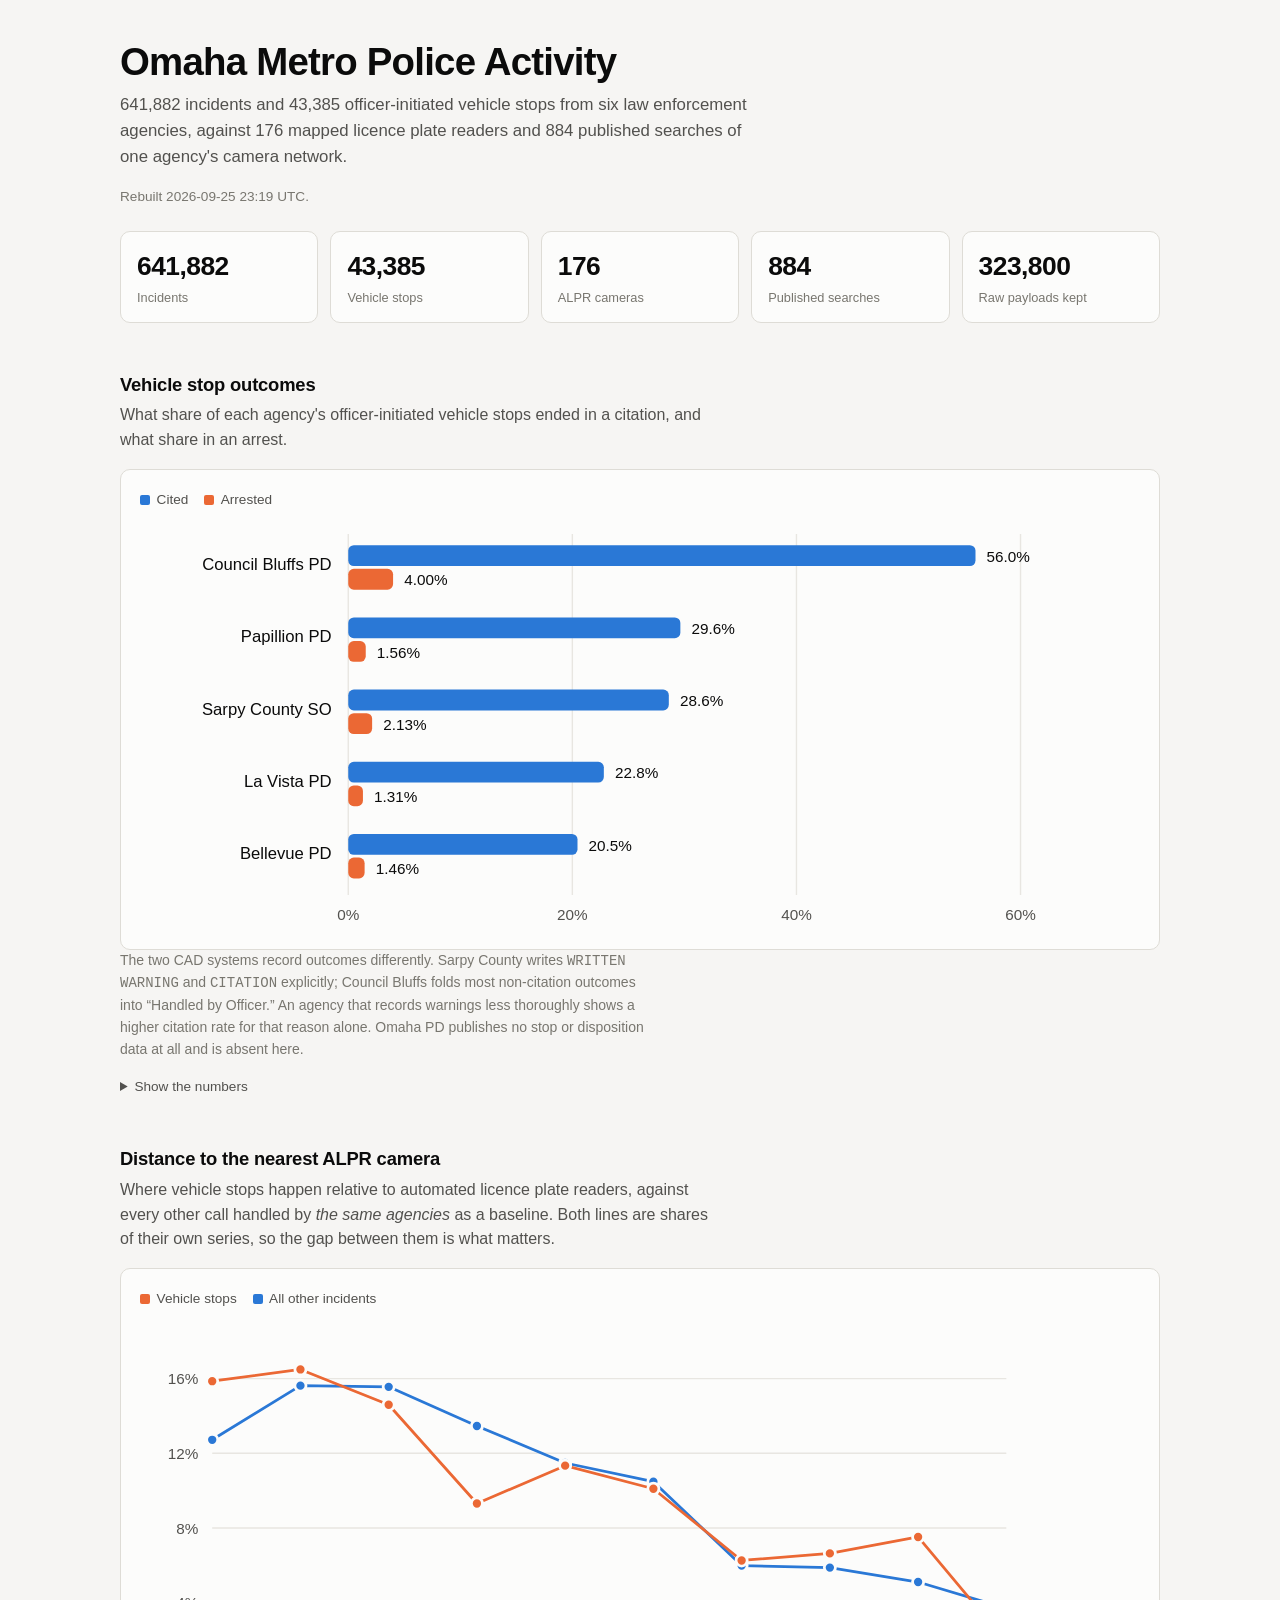
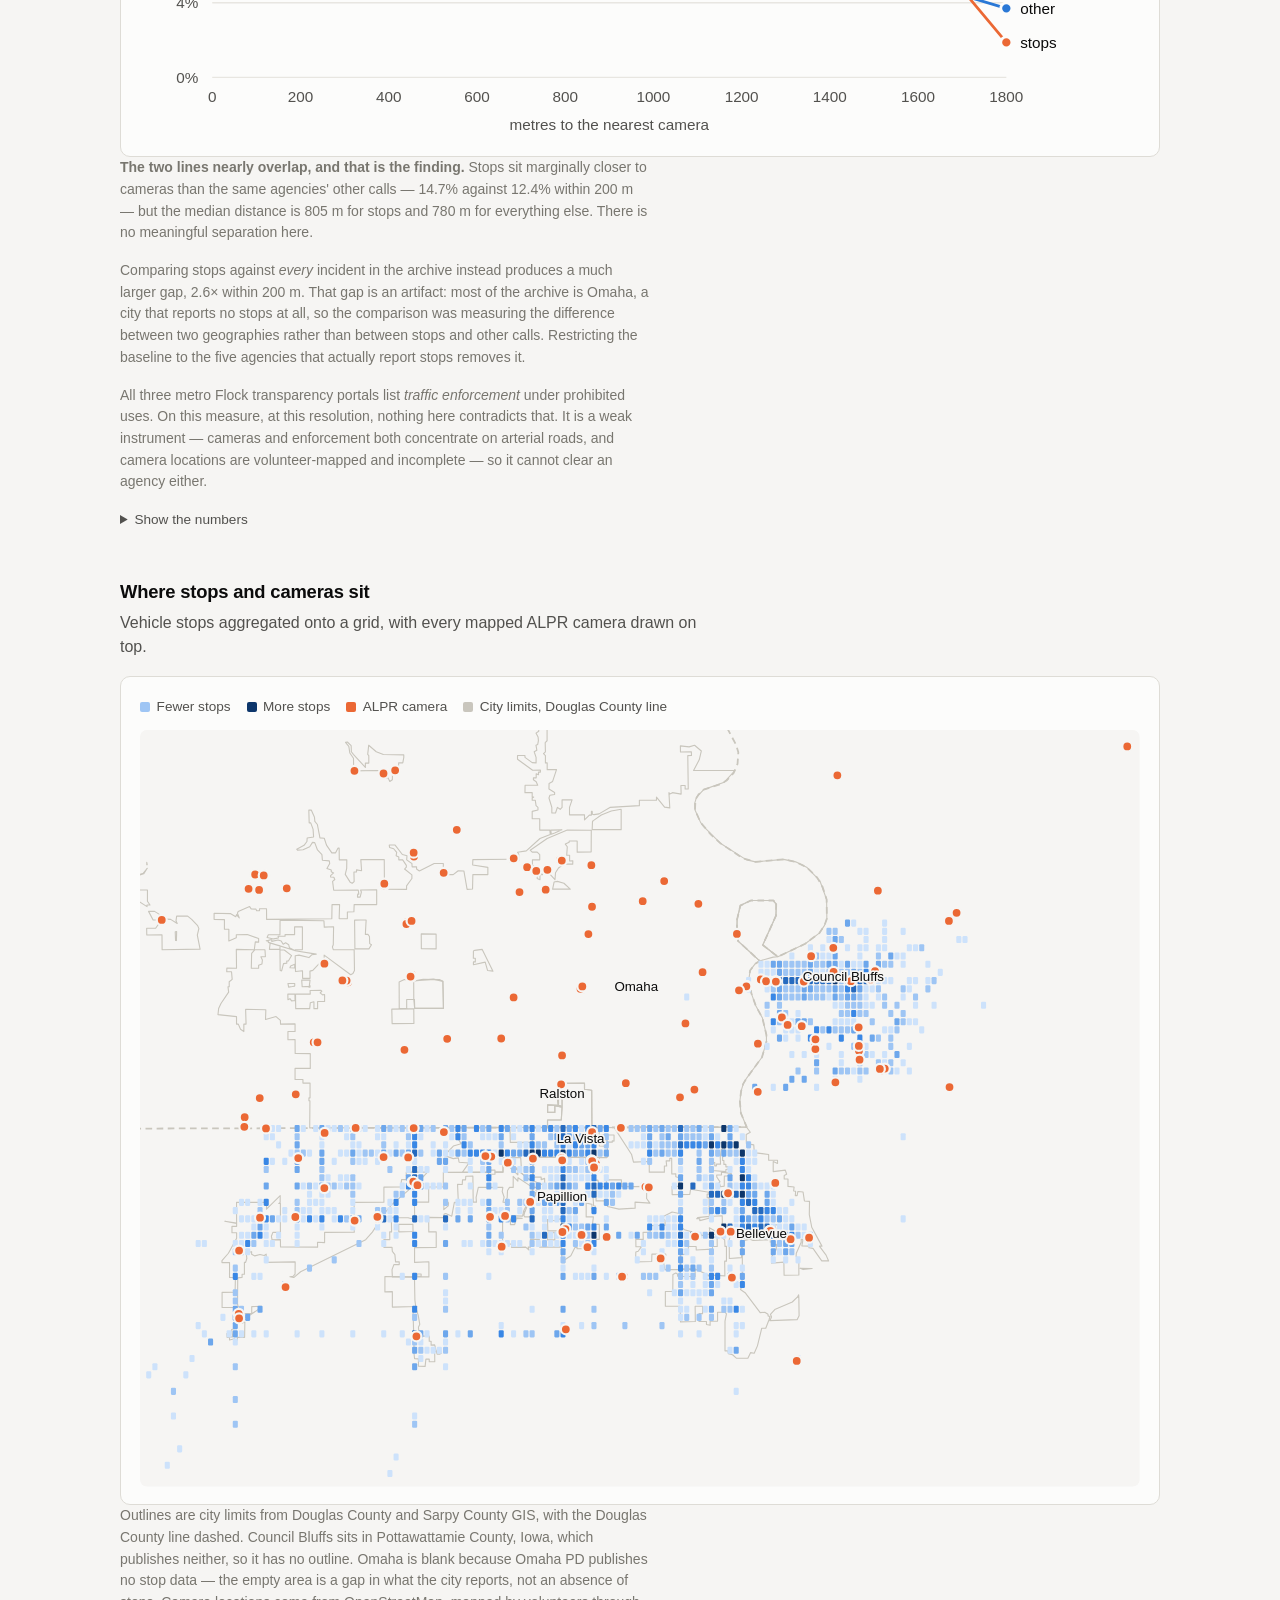
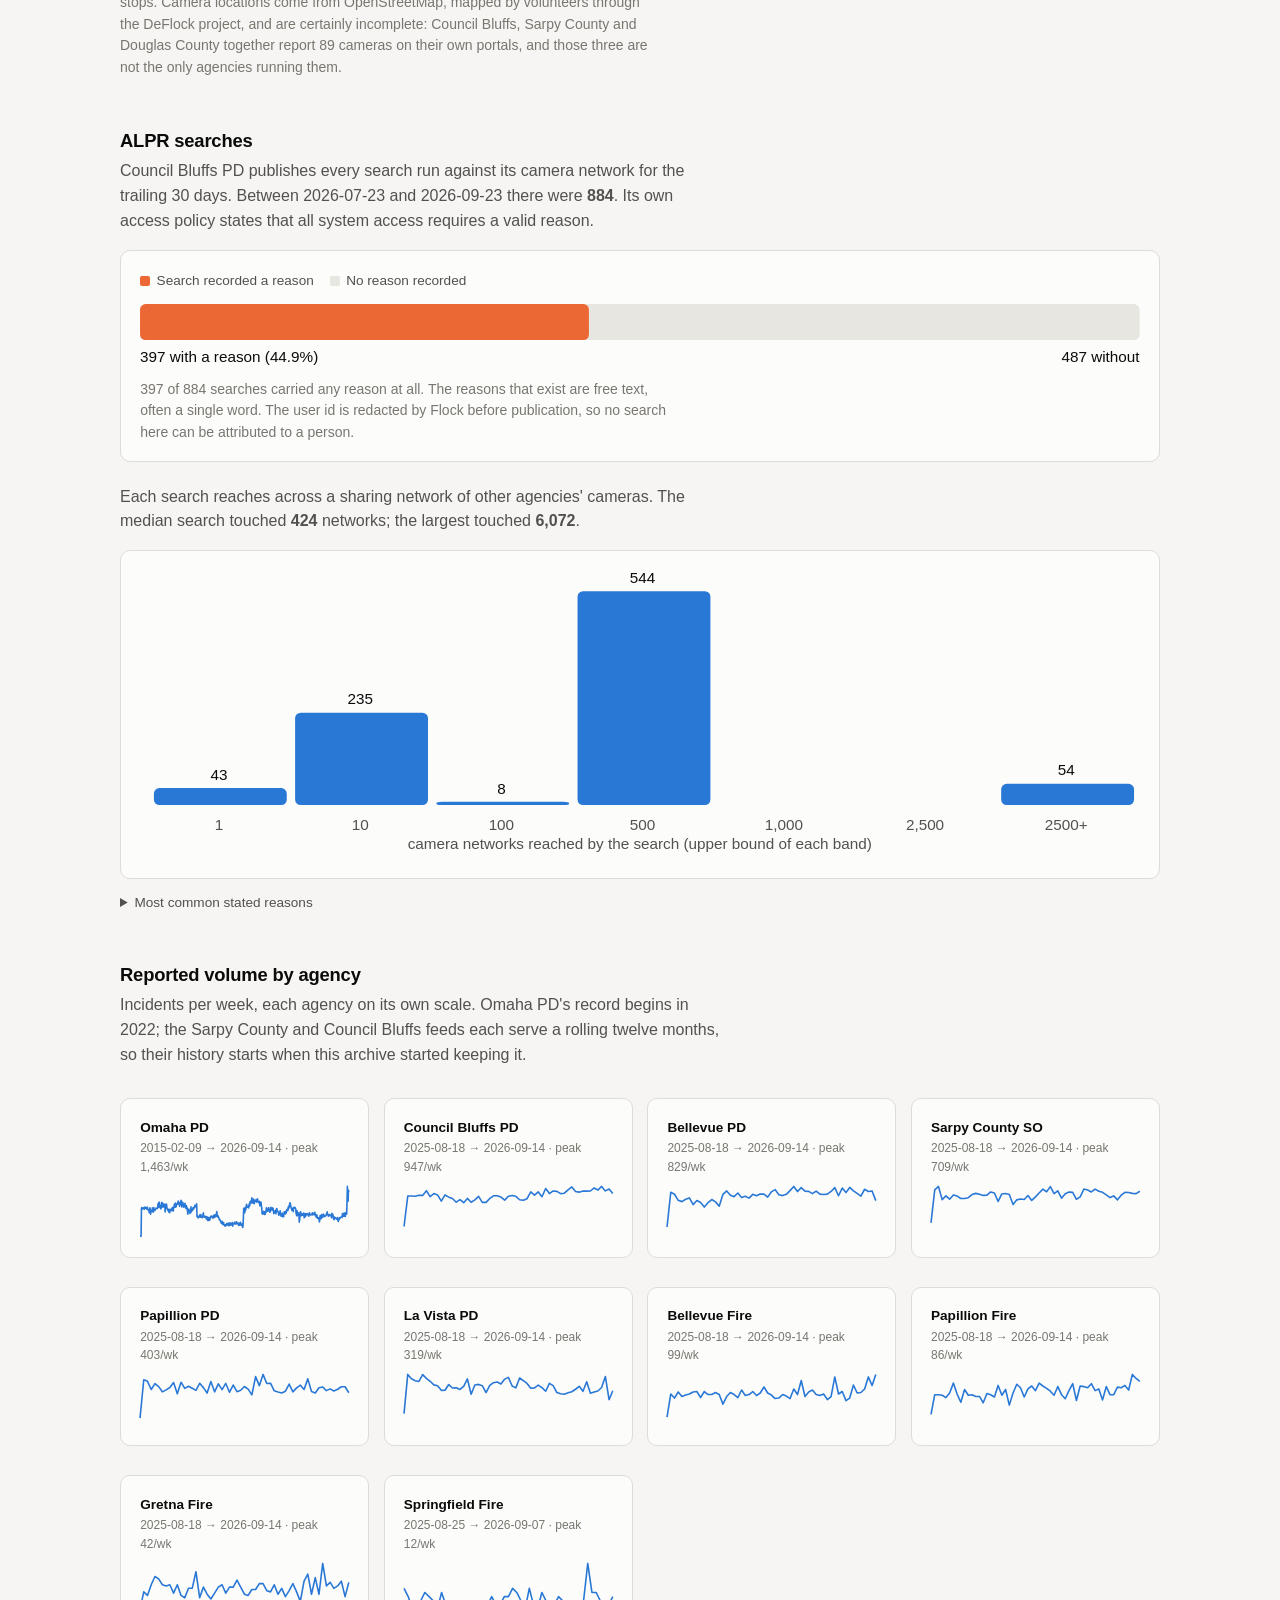
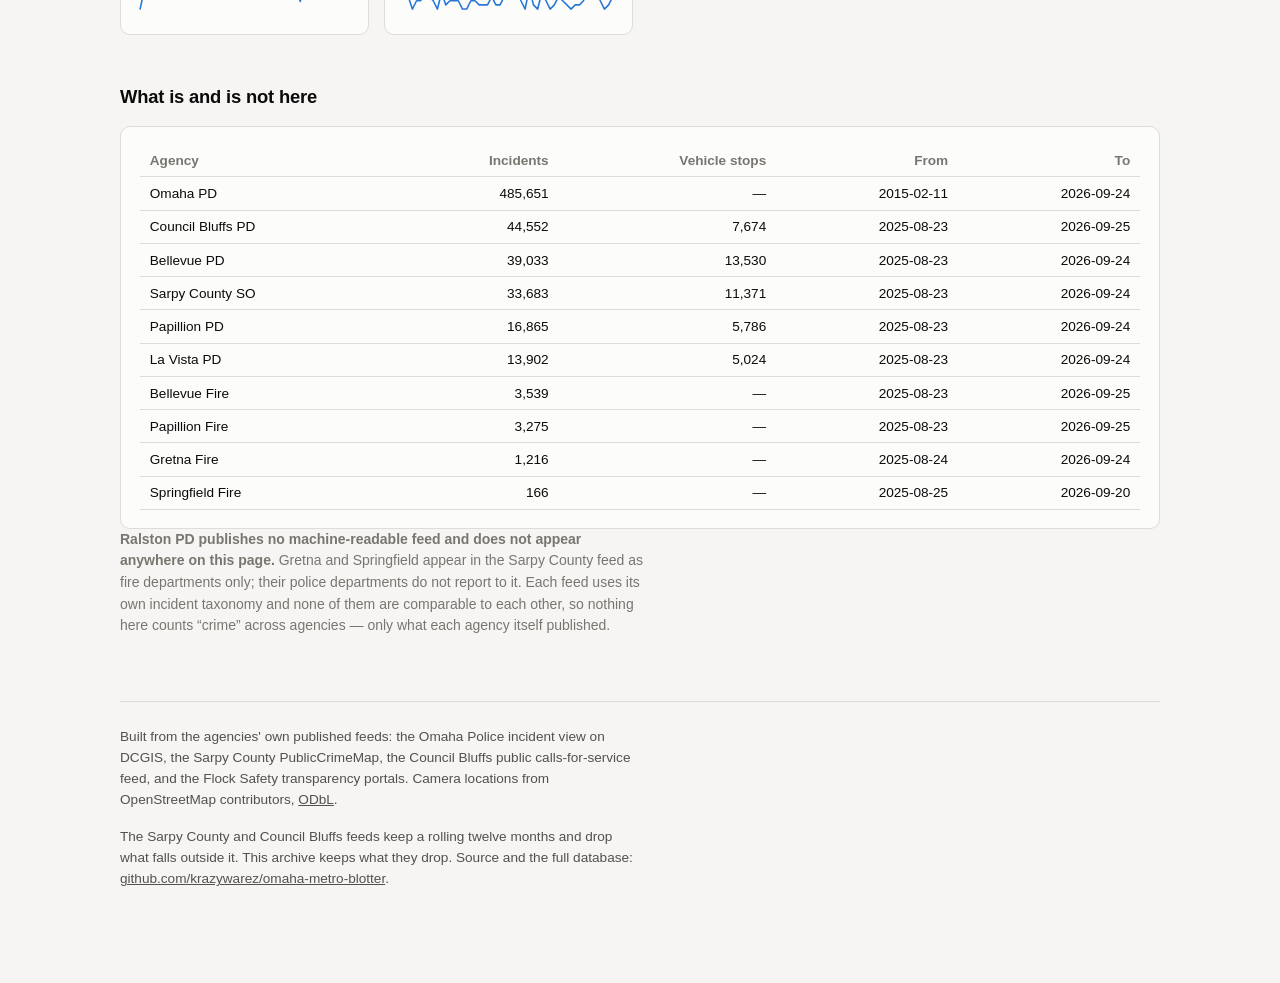
==== index.html @ 4a25610b "site 2026-09-25 23:19" ====
<!doctype html>
<html lang="en">
<head>
<meta charset="utf-8">
<meta name="viewport" content="width=device-width, initial-scale=1">
<title>Omaha Metro Police Activity</title>
<meta name="description" content="Police incidents, vehicle stops and ALPR camera surveillance across the Omaha metro, from the agencies' own published feeds.">
<style>
:root {
  color-scheme: light;
  --surface-0: #f6f5f3;
  --surface-1: #fcfcfb;
  --border:    #dedcd6;
  --text-primary:   #0b0b0b;
  --text-secondary: #52514e;
  --text-muted:     #78766f;
  --grid:      #e8e6e1;
  --outline:   #c9c6bd;
  --series-1:  #2a78d6;
  --series-2:  #eb6834;
  --seq-1: #cde2fb; --seq-2: #9ec5f4; --seq-3: #6da7ec;
  --seq-4: #3987e5; --seq-5: #256abf; --seq-6: #0d366b;
}
@media (prefers-color-scheme: dark) {
  :root {
    color-scheme: dark;
    --surface-0: #121211;
    --surface-1: #1a1a19;
    --border:    #34342f;
    --text-primary:   #ffffff;
    --text-secondary: #c3c2b7;
    --text-muted:     #96958c;
    --grid:      #2c2c28;
    --outline:   #45443e;
    --series-1:  #3987e5;
    --series-2:  #d95926;
    --seq-1: #104281; --seq-2: #184f95; --seq-3: #256abf;
    --seq-4: #2a78d6; --seq-5: #5598e7; --seq-6: #9ec5f4;
  }
}
* { box-sizing: border-box; }
body {
  margin: 0; background: var(--surface-0); color: var(--text-primary);
  font: 16px/1.55 -apple-system, BlinkMacSystemFont, "Segoe UI", Roboto, Helvetica, Arial, sans-serif;
  -webkit-font-smoothing: antialiased;
}
.wrap { max-width: 1080px; margin: 0 auto; padding: 2.5rem 1.25rem 5rem; }
h1 { font-size: clamp(1.7rem, 4vw, 2.4rem); line-height: 1.15; margin: 0 0 .5rem; letter-spacing: -.02em; }
h2 { font-size: 1.15rem; margin: 0 0 .25rem; letter-spacing: -.01em; }
p  { margin: 0 0 1rem; color: var(--text-secondary); max-width: 68ch; }
.lede { font-size: 1.05rem; }
.stamp { color: var(--text-muted); font-size: .85rem; }
section { margin: 3rem 0 0; }
.note { font-size: .875rem; color: var(--text-muted); max-width: 68ch; }
.card {
  background: var(--surface-1); border: 1px solid var(--border);
  border-radius: 10px; padding: 1.1rem 1.2rem; margin-top: .9rem;
}
.tiles { display: grid; gap: .75rem; grid-template-columns: repeat(auto-fit, minmax(140px, 1fr)); margin-top: 1.5rem; }
.tile { background: var(--surface-1); border: 1px solid var(--border); border-radius: 10px; padding: .85rem 1rem; }
.tile b { display: block; font-size: 1.65rem; font-weight: 650; letter-spacing: -.02em; font-variant-numeric: tabular-nums; }
.tile span { display: block; font-size: .8rem; color: var(--text-muted); margin-top: .1rem; }
.legend { display: flex; flex-wrap: wrap; gap: 1rem; font-size: .85rem; color: var(--text-secondary); margin: .1rem 0 .8rem; }
.legend i { width: 10px; height: 10px; border-radius: 2px; display: inline-block; margin-right: .4rem; vertical-align: -1px; }
svg { display: block; width: 100%; height: auto; overflow: visible; }
svg text { fill: var(--text-secondary); font-size: 11px; }
svg .axis-line { stroke: var(--border); stroke-width: 1; }
svg .grid-line { stroke: var(--grid); stroke-width: 1; }
svg .val { fill: var(--text-primary); font-size: 11px; font-variant-numeric: tabular-nums; }
svg .cat { fill: var(--text-primary); font-size: 12px; }
.small-mult { display: grid; gap: .9rem; grid-template-columns: repeat(auto-fit, minmax(230px, 1fr)); }
.sm h3 { font-size: .85rem; margin: 0 0 .1rem; font-weight: 600; }
.sm .sub { font-size: .75rem; color: var(--text-muted); margin-bottom: .2rem; font-variant-numeric: tabular-nums; }
table { border-collapse: collapse; width: 100%; font-size: .85rem; font-variant-numeric: tabular-nums; }
th, td { text-align: right; padding: .35rem .6rem; border-bottom: 1px solid var(--border); }
th:first-child, td:first-child { text-align: left; }
th { color: var(--text-muted); font-weight: 600; }
details { margin-top: .8rem; }
summary { cursor: pointer; font-size: .85rem; color: var(--text-secondary); }
#tip {
  position: fixed; pointer-events: none; opacity: 0; transition: opacity .1s;
  background: var(--surface-1); border: 1px solid var(--border); border-radius: 7px;
  padding: .4rem .6rem; font-size: .8rem; color: var(--text-primary);
  box-shadow: 0 4px 14px rgba(0,0,0,.16); z-index: 9; max-width: 260px;
  font-variant-numeric: tabular-nums;
}
.bar-track { fill: var(--grid); }
.hit { fill: transparent; }
footer { margin-top: 4rem; padding-top: 1.5rem; border-top: 1px solid var(--border); font-size: .85rem; color: var(--text-muted); }
footer a { color: var(--text-secondary); }
</style>
</head>
<body>
<div id="tip" role="status" aria-live="polite"></div>
<div class="wrap">
<h1>Omaha Metro Police Activity</h1>
<p class="lede" id="lede"></p>
<p class="stamp" id="stamp"></p>

<div class="tiles" id="tiles"></div>

<section>
  <h2>Vehicle stop outcomes</h2>
  <p>What share of each agency's officer-initiated vehicle stops ended in a citation, and what share in an arrest.</p>
  <div class="card">
    <div class="legend" id="lg-out"></div>
    <div id="c-outcomes"></div>
  </div>
  <p class="note">The two CAD systems record outcomes differently. Sarpy County writes <code>WRITTEN WARNING</code> and <code>CITATION</code> explicitly; Council Bluffs folds most non-citation outcomes into &ldquo;Handled by Officer.&rdquo; An agency that records warnings less thoroughly shows a higher citation rate for that reason alone. Omaha PD publishes no stop or disposition data at all and is absent here.</p>
  <details><summary>Show the numbers</summary><div id="t-outcomes"></div></details>
</section>

<section>
  <h2>Distance to the nearest ALPR camera</h2>
  <p>Where vehicle stops happen relative to automated licence plate readers, against every other call handled by <em>the same agencies</em> as a baseline. Both lines are shares of their own series, so the gap between them is what matters.</p>
  <div class="card">
    <div class="legend" id="lg-prox"></div>
    <div id="c-prox"></div>
  </div>
  <p class="note"><strong>The two lines nearly overlap, and that is the finding.</strong> Stops sit marginally closer to cameras than the same agencies' other calls &mdash; 14.7% against 12.4% within 200&nbsp;m &mdash; but the median distance is 805&nbsp;m for stops and 780&nbsp;m for everything else. There is no meaningful separation here.</p>
  <p class="note">Comparing stops against <em>every</em> incident in the archive instead produces a much larger gap, 2.6&times; within 200&nbsp;m. That gap is an artifact: most of the archive is Omaha, a city that reports no stops at all, so the comparison was measuring the difference between two geographies rather than between stops and other calls. Restricting the baseline to the five agencies that actually report stops removes it.</p>
  <p class="note">All three metro Flock transparency portals list <em>traffic enforcement</em> under prohibited uses. On this measure, at this resolution, nothing here contradicts that. It is a weak instrument &mdash; cameras and enforcement both concentrate on arterial roads, and camera locations are volunteer-mapped and incomplete &mdash; so it cannot clear an agency either.</p>
  <details><summary>Show the numbers</summary><div id="t-prox"></div></details>
</section>

<section>
  <h2>Where stops and cameras sit</h2>
  <p>Vehicle stops aggregated onto a grid, with every mapped ALPR camera drawn on top.</p>
  <div class="card">
    <div class="legend" id="lg-map"></div>
    <div id="c-map"></div>
  </div>
  <p class="note">Outlines are city limits from Douglas County and Sarpy County GIS, with the Douglas County line dashed. Council Bluffs sits in Pottawattamie County, Iowa, which publishes neither, so it has no outline. Omaha is blank because Omaha PD publishes no stop data &mdash; the empty area is a gap in what the city reports, not an absence of stops. Camera locations come from OpenStreetMap, mapped by volunteers through the DeFlock project, and are certainly incomplete: Council Bluffs, Sarpy County and Douglas County together report 89 cameras on their own portals, and those three are not the only agencies running them.</p>
</section>

<section>
  <h2>ALPR searches</h2>
  <div id="searches"></div>
</section>

<section>
  <h2>Reported volume by agency</h2>
  <p>Incidents per week, each agency on its own scale. Omaha PD's record begins in 2022; the Sarpy County and Council Bluffs feeds each serve a rolling twelve months, so their history starts when this archive started keeping it.</p>
  <div class="small-mult" id="c-weekly"></div>
</section>

<section>
  <h2>What is and is not here</h2>
  <div class="card"><div id="t-coverage"></div></div>
  <p class="note"><strong>Ralston PD publishes no machine-readable feed and does not appear anywhere on this page.</strong> Gretna and Springfield appear in the Sarpy County feed as fire departments only; their police departments do not report to it. Each feed uses its own incident taxonomy and none of them are comparable to each other, so nothing here counts &ldquo;crime&rdquo; across agencies &mdash; only what each agency itself published.</p>
</section>

<footer>
  <p>Built from the agencies' own published feeds: the Omaha Police incident view on DCGIS, the Sarpy County PublicCrimeMap, the Council Bluffs public calls-for-service feed, and the Flock Safety transparency portals. Camera locations from OpenStreetMap contributors, <a href="https://opendatacommons.org/licenses/odbl/">ODbL</a>.</p>
  <p>The Sarpy County and Council Bluffs feeds keep a rolling twelve months and drop what falls outside it. This archive keeps what they drop. Source and the full database: <a href="https://github.com/krazywarez/omaha-metro-blotter">github.com/krazywarez/omaha-metro-blotter</a>.</p>
</footer>
</div>

<script>
const DATA = {"totals":{"incidents":641882,"stops":43385,"cameras":176,"searches":884,"amendments":101,"raw":323800,"built":"2026-09-25 23:19 UTC"},"agencies":[{"agency":"Omaha PD","incidents":485651,"stops":0,"first":"2015-02-11","last":"2026-09-24"},{"agency":"Council Bluffs PD","incidents":44552,"stops":7674,"first":"2025-08-23","last":"2026-09-25"},{"agency":"Bellevue PD","incidents":39033,"stops":13530,"first":"2025-08-23","last":"2026-09-24"},{"agency":"Sarpy County SO","incidents":33683,"stops":11371,"first":"2025-08-23","last":"2026-09-24"},{"agency":"Papillion PD","incidents":16865,"stops":5786,"first":"2025-08-23","last":"2026-09-24"},{"agency":"La Vista PD","incidents":13902,"stops":5024,"first":"2025-08-23","last":"2026-09-24"},{"agency":"Bellevue Fire","incidents":3539,"stops":0,"first":"2025-08-23","last":"2026-09-25"},{"agency":"Papillion Fire","incidents":3275,"stops":0,"first":"2025-08-23","last":"2026-09-25"},{"agency":"Gretna Fire","incidents":1216,"stops":0,"first":"2025-08-24","last":"2026-09-24"},{"agency":"Springfield Fire","incidents":166,"stops":0,"first":"2025-08-25","last":"2026-09-20"}],"outcomes":[{"agency":"Council Bluffs PD","stops":7674,"cited":0.5598,"arrested":0.04},{"agency":"Papillion PD","stops":5783,"cited":0.2964,"arrested":0.0156},{"agency":"Sarpy County SO","stops":11369,"cited":0.2861,"arrested":0.0213},{"agency":"La Vista PD","stops":5024,"cited":0.2281,"arrested":0.0131},{"agency":"Bellevue PD","stops":13522,"cited":0.2046,"arrested":0.0146}],"proximity":[{"m":0,"stops":0.15861,"other":0.12723},{"m":200,"stops":0.16489,"other":0.15621},{"m":400,"stops":0.14601,"other":0.15558},{"m":600,"stops":0.09311,"other":0.13462},{"m":800,"stops":0.11338,"other":0.1148},{"m":1000,"stops":0.10101,"other":0.10482},{"m":1200,"stops":0.06262,"other":0.05988},{"m":1400,"stops":0.0664,"other":0.05881},{"m":1600,"stops":0.0752,"other":0.05108},{"m":1800,"stops":0.01876,"other":0.03698}],"weekly":{"Bellevue Fire":{"weeks":["2025-08-18","2025-08-25","2025-09-01","2025-09-08","2025-09-15","2025-09-22","2025-09-29","2025-10-06","2025-10-13","2025-10-20","2025-10-27","2025-11-03","2025-11-10","2025-11-17","2025-11-24","2025-12-01","2025-12-08","2025-12-15","2025-12-22","2025-12-29","2026-01-05","2026-01-12","2026-01-19","2026-01-26","2026-02-02","2026-02-09","2026-02-16","2026-02-23","2026-03-02","2026-03-09","2026-03-16","2026-03-23","2026-03-30","2026-04-06","2026-04-13","2026-04-20","2026-04-27","2026-05-04","2026-05-11","2026-05-18","2026-05-25","2026-06-01","2026-06-08","2026-06-15","2026-06-22","2026-06-29","2026-07-06","2026-07-13","2026-07-20","2026-07-27","2026-08-03","2026-08-10","2026-08-17","2026-08-24","2026-08-31","2026-09-07","2026-09-14"],"counts":[14,60,52,64,55,58,60,64,65,53,65,59,59,63,59,40,55,63,59,53,68,57,59,65,57,62,74,62,58,51,52,59,56,51,70,59,87,55,64,68,59,57,60,49,55,94,60,65,47,52,78,62,63,70,94,77,99]},"Bellevue PD":{"weeks":["2025-08-18","2025-08-25","2025-09-01","2025-09-08","2025-09-15","2025-09-22","2025-09-29","2025-10-06","2025-10-13","2025-10-20","2025-10-27","2025-11-03","2025-11-10","2025-11-17","2025-11-24","2025-12-01","2025-12-08","2025-12-15","2025-12-22","2025-12-29","2026-01-05","2026-01-12","2026-01-19","2026-01-26","2026-02-02","2026-02-09","2026-02-16","2026-02-23","2026-03-02","2026-03-09","2026-03-16","2026-03-23","2026-03-30","2026-04-06","2026-04-13","2026-04-20","2026-04-27","2026-05-04","2026-05-11","2026-05-18","2026-05-25","2026-06-01","2026-06-08","2026-06-15","2026-06-22","2026-06-29","2026-07-06","2026-07-13","2026-07-20","2026-07-27","2026-08-03","2026-08-10","2026-08-17","2026-08-24","2026-08-31","2026-09-07","2026-09-14"],"counts":[154,731,698,597,576,616,638,526,594,561,485,558,611,572,499,697,754,683,659,719,646,666,634,697,673,704,701,651,739,776,690,676,697,759,829,744,809,751,747,708,751,701,694,701,745,809,674,802,726,812,756,713,669,782,745,754,592]},"Council Bluffs PD":{"weeks":["2025-08-18","2025-08-25","2025-09-01","2025-09-08","2025-09-15","2025-09-22","2025-09-29","2025-10-06","2025-10-13","2025-10-20","2025-10-27","2025-11-03","2025-11-10","2025-11-17","2025-11-24","2025-12-01","2025-12-08","2025-12-15","2025-12-22","2025-12-29","2026-01-05","2026-01-12","2026-01-19","2026-01-26","2026-02-02","2026-02-09","2026-02-16","2026-02-23","2026-03-02","2026-03-09","2026-03-16","2026-03-23","2026-03-30","2026-04-06","2026-04-13","2026-04-20","2026-04-27","2026-05-04","2026-05-11","2026-05-18","2026-05-25","2026-06-01","2026-06-08","2026-06-15","2026-06-22","2026-06-29","2026-07-06","2026-07-13","2026-07-20","2026-07-27","2026-08-03","2026-08-10","2026-08-17","2026-08-24","2026-08-31","2026-09-07","2026-09-14"],"counts":[185,764,764,761,780,776,865,754,811,786,667,785,743,718,647,697,637,719,647,691,757,644,644,718,769,770,745,686,759,773,759,693,683,713,842,780,843,751,908,811,861,853,810,818,882,937,851,838,859,858,860,918,878,947,862,897,811]},"Gretna Fire":{"weeks":["2025-08-18","2025-08-25","2025-09-01","2025-09-08","2025-09-15","2025-09-22","2025-09-29","2025-10-06","2025-10-13","2025-10-20","2025-10-27","2025-11-03","2025-11-10","2025-11-17","2025-11-24","2025-12-01","2025-12-08","2025-12-15","2025-12-22","2025-12-29","2026-01-05","2026-01-12","2026-01-19","2026-01-26","2026-02-02","2026-02-09","2026-02-16","2026-02-23","2026-03-02","2026-03-09","2026-03-16","2026-03-23","2026-03-30","2026-04-06","2026-04-13","2026-04-20","2026-04-27","2026-05-04","2026-05-11","2026-05-18","2026-05-25","2026-06-01","2026-06-08","2026-06-15","2026-06-22","2026-06-29","2026-07-06","2026-07-13","2026-07-20","2026-07-27","2026-08-03","2026-08-10","2026-08-17","2026-08-24","2026-08-31","2026-09-07","2026-09-14"],"counts":[3,18,15,24,31,29,24,23,24,17,24,15,13,21,21,35,13,22,16,12,17,22,24,17,22,22,28,22,16,15,20,20,25,25,19,18,24,16,21,14,19,25,18,10,27,33,16,30,16,42,23,26,21,23,27,14,26]},"La Vista PD":{"weeks":["2025-08-18","2025-08-25","2025-09-01","2025-09-08","2025-09-15","2025-09-22","2025-09-29","2025-10-06","2025-10-13","2025-10-20","2025-10-27","2025-11-03","2025-11-10","2025-11-17","2025-11-24","2025-12-01","2025-12-08","2025-12-15","2025-12-22","2025-12-29","2026-01-05","2026-01-12","2026-01-19","2026-01-26","2026-02-02","2026-02-09","2026-02-16","2026-02-23","2026-03-02","2026-03-09","2026-03-16","2026-03-23","2026-03-30","2026-04-06","2026-04-13","2026-04-20","2026-04-27","2026-05-04","2026-05-11","2026-05-18","2026-05-25","2026-06-01","2026-06-08","2026-06-15","2026-06-22","2026-06-29","2026-07-06","2026-07-13","2026-07-20","2026-07-27","2026-08-03","2026-08-10","2026-08-17","2026-08-24","2026-08-31","2026-09-07","2026-09-14"],"counts":[68,319,291,279,274,318,294,275,252,246,217,218,254,232,234,223,243,290,192,251,255,247,203,249,266,270,258,289,300,245,233,296,279,261,230,233,251,234,211,262,247,203,195,192,201,208,224,243,211,272,199,206,213,235,306,157,214]},"Omaha PD":{"weeks":["2015-02-09","2015-04-06","2015-05-11","2015-06-15","2015-06-22","2015-06-29","2015-07-06","2015-07-13","2015-07-20","2015-07-27","2015-08-03","2015-08-10","2015-08-17","2015-08-24","2015-08-31","2015-09-07","2015-09-14","2015-09-21","2015-09-28","2015-10-05","2015-10-12","2015-10-19","2015-10-26","2015-11-02","2015-11-09","2015-11-16","2015-11-23","2015-11-30","2015-12-07","2015-12-14","2015-12-21","2015-12-28","2016-01-04","2016-01-11","2016-01-18","2016-01-25","2016-02-01","2016-02-08","2016-02-15","2016-02-22","2016-02-29","2016-03-07","2016-03-14","2016-03-21","2016-03-28","2016-04-04","2016-04-11","2016-04-18","2016-04-25","2016-05-02","2016-05-09","2016-05-16","2016-05-23","2016-05-30","2016-06-06","2016-06-13","2016-06-20","2016-06-27","2016-07-04","2016-07-11","2016-07-18","2016-07-25","2016-08-01","2016-08-08","2016-08-15","2016-08-22","2016-08-29","2016-09-05","2016-09-12","2016-09-19","2016-09-26","2016-10-03","2016-10-10","2016-10-17","2016-10-24","2016-10-31","2016-11-07","2016-11-14","2016-11-21","2016-11-28","2016-12-05","2016-12-12","2016-12-19","2016-12-26","2017-01-02","2017-01-09","2017-01-16","2017-01-23","2017-01-30","2017-02-06","2017-02-13","2017-02-20","2017-02-27","2017-03-06","2017-03-13","2017-03-20","2017-03-27","2017-04-03","2017-04-10","2017-04-17","2017-04-24","2017-05-01","2017-05-08","2017-05-15","2017-05-22","2017-05-29","2017-06-05","2017-06-12","2017-06-19","2017-06-26","2017-07-03","2017-07-10","2017-07-17","2017-07-24","2017-07-31","2017-08-07","2017-08-14","2017-08-21","2017-08-28","2017-09-04","2017-09-11","2017-09-18","2017-09-25","2017-10-02","2017-10-09","2017-10-16","2017-10-23","2017-10-30","2017-11-06","2017-11-13","2017-11-20","2017-11-27","2017-12-04","2017-12-11","2017-12-18","2017-12-25","2018-01-01","2018-01-08","2018-01-15","2018-01-22","2018-01-29","2018-02-05","2018-02-12","2018-02-19","2018-02-26","2018-03-05","2018-03-12","2018-03-19","2018-03-26","2018-04-02","2018-04-09","2018-04-16","2018-04-23","2018-04-30","2018-05-07","2018-05-14","2018-05-21","2018-05-28","2018-06-04","2018-06-11","2018-06-18","2018-06-25","2018-07-02","2018-07-09","2018-07-16","2018-07-23","2018-07-30","2018-08-06","2018-08-13","2018-08-20","2018-08-27","2018-09-03","2018-09-10","2018-09-17","2018-09-24","2018-10-01","2018-10-08","2018-10-15","2018-10-22","2018-10-29","2018-11-05","2018-11-12","2018-11-19","2018-11-26","2018-12-03","2018-12-10","2018-12-17","2018-12-24","2018-12-31","2019-01-07","2019-01-14","2019-01-21","2019-01-28","2019-02-04","2019-02-11","2019-02-18","2019-02-25","2019-03-04","2019-03-11","2019-03-18","2019-03-25","2019-04-01","2019-04-08","2019-04-15","2019-04-22","2019-04-29","2019-05-06","2019-05-13","2019-05-20","2019-05-27","2019-06-03","2019-06-10","2019-06-17","2019-06-24","2019-07-01","2019-07-08","2019-07-15","2019-07-22","2019-07-29","2019-08-05","2019-08-12","2019-08-19","2019-08-26","2019-09-02","2019-09-09","2019-09-16","2019-09-23","2019-09-30","2019-10-07","2019-10-14","2019-10-21","2019-10-28","2019-11-04","2019-11-11","2019-11-18","2019-11-25","2019-12-02","2019-12-09","2019-12-16","2019-12-23","2019-12-30","2020-01-06","2020-01-13","2020-01-20","2020-01-27","2020-02-03","2020-02-10","2020-02-17","2020-02-24","2020-03-02","2020-03-09","2020-03-16","2020-03-23","2020-03-30","2020-04-06","2020-04-13","2020-04-20","2020-04-27","2020-05-04","2020-05-11","2020-05-18","2020-05-25","2020-06-01","2020-06-08","2020-06-15","2020-06-22","2020-06-29","2020-07-06","2020-07-13","2020-07-20","2020-07-27","2020-08-03","2020-08-10","2020-08-17","2020-08-24","2020-08-31","2020-09-07","2020-09-14","2020-09-21","2020-09-28","2020-10-05","2020-10-12","2020-10-19","2020-10-26","2020-11-02","2020-11-09","2020-11-16","2020-11-23","2020-11-30","2020-12-07","2020-12-14","2020-12-21","2020-12-28","2021-01-04","2021-01-11","2021-01-18","2021-01-25","2021-02-01","2021-02-08","2021-02-15","2021-02-22","2021-03-01","2021-03-08","2021-03-15","2021-03-22","2021-03-29","2021-04-05","2021-04-12","2021-04-19","2021-04-26","2021-05-03","2021-05-10","2021-05-17","2021-05-24","2021-05-31","2021-06-07","2021-06-14","2021-06-21","2021-06-28","2021-07-05","2021-07-12","2021-07-19","2021-07-26","2021-08-02","2021-08-09","2021-08-16","2021-08-23","2021-08-30","2021-09-06","2021-09-13","2021-09-20","2021-09-27","2021-10-04","2021-10-11","2021-10-18","2021-10-25","2021-11-01","2021-11-08","2021-11-15","2021-11-22","2021-11-29","2021-12-06","2021-12-13","2021-12-20","2021-12-27","2022-01-03","2022-01-10","2022-01-17","2022-01-24","2022-01-31","2022-02-07","2022-02-14","2022-02-21","2022-02-28","2022-03-07","2022-03-14","2022-03-21","2022-03-28","2022-04-04","2022-04-11","2022-04-18","2022-04-25","2022-05-02","2022-05-09","2022-05-16","2022-05-23","2022-05-30","2022-06-06","2022-06-13","2022-06-20","2022-06-27","2022-07-04","2022-07-11","2022-07-18","2022-07-25","2022-08-01","2022-08-08","2022-08-15","2022-08-22","2022-08-29","2022-09-05","2022-09-12","2022-09-19","2022-09-26","2022-10-03","2022-10-10","2022-10-17","2022-10-24","2022-10-31","2022-11-07","2022-11-14","2022-11-21","2022-11-28","2022-12-05","2022-12-12","2022-12-19","2022-12-26","2023-01-02","2023-01-09","2023-01-16","2023-01-23","2023-01-30","2023-02-06","2023-02-13","2023-02-20","2023-02-27","2023-03-06","2023-03-13","2023-03-20","2023-03-27","2023-04-03","2023-04-10","2023-04-17","2023-04-24","2023-05-01","2023-05-08","2023-05-15","2023-05-22","2023-05-29","2023-06-05","2023-06-12","2023-06-19","2023-06-26","2023-07-03","2023-07-10","2023-07-17","2023-07-24","2023-07-31","2023-08-07","2023-08-14","2023-08-21","2023-08-28","2023-09-04","2023-09-11","2023-09-18","2023-09-25","2023-10-02","2023-10-09","2023-10-16","2023-10-23","2023-10-30","2023-11-06","2023-11-13","2023-11-20","2023-11-27","2023-12-04","2023-12-11","2023-12-18","2023-12-25","2024-01-01","2024-01-08","2024-01-15","2024-01-22","2024-01-29","2024-02-05","2024-02-12","2024-02-19","2024-02-26","2024-03-04","2024-03-11","2024-03-18","2024-03-25","2024-04-01","2024-04-08","2024-04-15","2024-04-22","2024-04-29","2024-05-06","2024-05-13","2024-05-20","2024-05-27","2024-06-03","2024-06-10","2024-06-17","2024-06-24","2024-07-01","2024-07-08","2024-07-15","2024-07-22","2024-07-29","2024-08-05","2024-08-12","2024-08-19","2024-08-26","2024-09-02","2024-09-09","2024-09-16","2024-09-23","2024-09-30","2024-10-07","2024-10-14","2024-10-21","2024-10-28","2024-11-04","2024-11-11","2024-11-18","2024-11-25","2024-12-02","2024-12-09","2024-12-16","2024-12-23","2024-12-30","2025-01-06","2025-01-13","2025-01-20","2025-01-27","2025-02-03","2025-02-10","2025-02-17","2025-02-24","2025-03-03","2025-03-10","2025-03-17","2025-03-24","2025-03-31","2025-04-07","2025-04-14","2025-04-21","2025-04-28","2025-05-05","2025-05-12","2025-05-19","2025-05-26","2025-06-02","2025-06-09","2025-06-16","2025-06-23","2025-06-30","2025-07-07","2025-07-14","2025-07-21","2025-07-28","2025-08-04","2025-08-11","2025-08-18","2025-08-25","2025-09-01","2025-09-08","2025-09-15","2025-09-22","2025-09-29","2025-10-06","2025-10-13","2025-10-20","2025-10-27","2025-11-03","2025-11-10","2025-11-17","2025-11-24","2025-12-01","2025-12-08","2025-12-15","2025-12-22","2025-12-29","2026-01-05","2026-01-12","2026-01-19","2026-01-26","2026-02-02","2026-02-09","2026-02-16","2026-02-23","2026-03-02","2026-03-09","2026-03-16","2026-03-23","2026-03-30","2026-04-06","2026-04-13","2026-04-20","2026-04-27","2026-05-04","2026-05-11","2026-05-18","2026-05-25","2026-06-01","2026-06-08","2026-06-15","2026-06-22","2026-06-29","2026-07-06","2026-07-13","2026-07-20","2026-07-27","2026-08-03","2026-08-10","2026-08-17","2026-08-24","2026-08-31","2026-09-07","2026-09-14"],"counts":[1,1,2,2,807,842,794,830,827,807,821,842,794,807,859,826,847,822,837,795,807,853,777,790,770,770,693,757,834,789,649,757,740,731,756,831,711,751,714,839,768,757,759,788,794,825,814,808,824,822,839,963,902,844,1004,918,896,904,822,805,844,989,849,983,939,917,869,947,856,887,939,713,846,858,944,938,841,810,767,767,792,710,716,793,693,776,752,780,795,749,784,841,789,807,740,848,871,929,951,849,971,916,865,943,925,941,970,994,1036,995,934,952,880,980,935,1019,1056,1034,857,957,937,993,903,887,852,876,932,967,890,849,811,900,864,837,756,648,722,739,795,747,761,666,734,720,866,713,743,772,760,801,840,790,838,858,842,908,910,895,890,862,953,579,615,545,587,545,567,579,568,626,624,561,637,582,586,559,544,557,643,687,583,595,560,570,565,570,583,511,559,574,533,466,472,547,551,460,468,477,513,569,581,591,594,563,578,585,529,592,570,620,548,569,581,635,574,638,636,723,621,569,606,584,561,532,489,491,484,451,441,400,380,430,435,356,395,338,402,366,343,311,338,293,320,341,316,372,330,331,332,386,352,309,350,334,393,359,325,377,337,354,355,399,294,382,364,372,381,366,414,356,363,394,396,424,360,382,360,364,387,317,381,324,339,378,409,328,360,325,358,317,258,280,521,822,771,751,694,842,759,781,868,939,893,859,850,859,835,833,938,885,901,1012,1017,974,1056,976,1126,1037,1044,1057,964,1091,1064,961,1024,1020,1045,1050,1074,1022,1004,1020,1096,1044,1008,1004,984,1023,933,893,1002,962,997,888,824,665,700,645,691,720,733,693,641,711,645,718,701,836,774,774,786,731,751,833,835,787,753,703,764,740,850,771,791,826,774,831,819,745,661,734,687,738,711,759,659,744,810,803,732,739,714,692,620,658,711,630,750,626,645,585,613,603,679,573,577,570,575,681,719,720,703,657,732,680,732,778,794,793,758,862,845,826,911,955,983,914,905,825,819,763,822,758,768,724,837,846,845,830,845,814,810,670,635,601,743,650,606,647,632,688,413,480,614,675,719,636,603,628,617,655,652,615,679,627,541,665,661,572,654,605,653,660,639,667,645,638,601,592,663,689,622,639,629,624,637,638,636,690,626,633,669,644,672,668,702,601,613,641,558,569,621,532,551,529,533,541,480,422,480,609,569,547,518,635,597,600,552,574,650,642,608,593,573,598,593,599,614,672,656,715,660,622,591,586,622,634,634,609,620,608,628,544,674,578,600,640,566,508,491,489,561,534,548,540,533,511,499,511,549,498,433,486,475,504,546,527,534,554,546,565,558,552,664,589,642,664,591,683,590,671,578,680,689,708,650,1010,1463,1220,1031,1351,1298]},"Papillion Fire":{"weeks":["2025-08-18","2025-08-25","2025-09-01","2025-09-08","2025-09-15","2025-09-22","2025-09-29","2025-10-06","2025-10-13","2025-10-20","2025-10-27","2025-11-03","2025-11-10","2025-11-17","2025-11-24","2025-12-01","2025-12-08","2025-12-15","2025-12-22","2025-12-29","2026-01-05","2026-01-12","2026-01-19","2026-01-26","2026-02-02","2026-02-09","2026-02-16","2026-02-23","2026-03-02","2026-03-09","2026-03-16","2026-03-23","2026-03-30","2026-04-06","2026-04-13","2026-04-20","2026-04-27","2026-05-04","2026-05-11","2026-05-18","2026-05-25","2026-06-01","2026-06-08","2026-06-15","2026-06-22","2026-06-29","2026-07-06","2026-07-13","2026-07-20","2026-07-27","2026-08-03","2026-08-10","2026-08-17","2026-08-24","2026-08-31","2026-09-07","2026-09-14"],"counts":[17,51,51,50,46,54,71,52,38,60,50,51,48,48,37,53,51,47,67,50,60,33,54,69,63,47,61,66,58,71,66,62,57,50,65,51,44,58,70,41,66,65,63,70,58,61,42,65,51,51,64,63,67,59,86,79,74]},"Papillion PD":{"weeks":["2025-08-18","2025-08-25","2025-09-01","2025-09-08","2025-09-15","2025-09-22","2025-09-29","2025-10-06","2025-10-13","2025-10-20","2025-10-27","2025-11-03","2025-11-10","2025-11-17","2025-11-24","2025-12-01","2025-12-08","2025-12-15","2025-12-22","2025-12-29","2026-01-05","2026-01-12","2026-01-19","2026-01-26","2026-02-02","2026-02-09","2026-02-16","2026-02-23","2026-03-02","2026-03-09","2026-03-16","2026-03-23","2026-03-30","2026-04-06","2026-04-13","2026-04-20","2026-04-27","2026-05-04","2026-05-11","2026-05-18","2026-05-25","2026-06-01","2026-06-08","2026-06-15","2026-06-22","2026-06-29","2026-07-06","2026-07-13","2026-07-20","2026-07-27","2026-08-03","2026-08-10","2026-08-17","2026-08-24","2026-08-31","2026-09-07","2026-09-14"],"counts":[49,360,347,281,329,304,262,278,297,337,246,340,290,307,291,274,331,296,252,345,262,327,280,330,259,317,263,275,305,284,237,385,312,403,330,332,270,261,253,267,325,262,294,316,281,367,264,253,295,301,272,286,269,283,303,303,255]},"Sarpy County SO":{"weeks":["2025-08-18","2025-08-25","2025-09-01","2025-09-08","2025-09-15","2025-09-22","2025-09-29","2025-10-06","2025-10-13","2025-10-20","2025-10-27","2025-11-03","2025-11-10","2025-11-17","2025-11-24","2025-12-01","2025-12-08","2025-12-15","2025-12-22","2025-12-29","2026-01-05","2026-01-12","2026-01-19","2026-01-26","2026-02-02","2026-02-09","2026-02-16","2026-02-23","2026-03-02","2026-03-09","2026-03-16","2026-03-23","2026-03-30","2026-04-06","2026-04-13","2026-04-20","2026-04-27","2026-05-04","2026-05-11","2026-05-18","2026-05-25","2026-06-01","2026-06-08","2026-06-15","2026-06-22","2026-06-29","2026-07-06","2026-07-13","2026-07-20","2026-07-27","2026-08-03","2026-08-10","2026-08-17","2026-08-24","2026-08-31","2026-09-07","2026-09-14"],"counts":[191,660,709,521,575,527,587,572,537,537,548,593,610,597,581,584,630,616,495,602,609,594,452,518,529,523,580,510,560,616,671,633,706,605,647,542,606,628,624,526,561,671,657,630,671,640,625,588,550,574,518,584,625,623,610,607,641]},"Springfield Fire":{"weeks":["2025-08-25","2025-09-01","2025-09-08","2025-09-15","2025-09-22","2025-09-29","2025-10-06","2025-10-13","2025-10-20","2025-10-27","2025-11-03","2025-11-10","2025-11-17","2025-11-24","2025-12-01","2025-12-08","2025-12-15","2025-12-22","2025-12-29","2026-01-19","2026-01-26","2026-02-02","2026-02-09","2026-02-16","2026-02-23","2026-03-02","2026-03-09","2026-03-16","2026-03-23","2026-03-30","2026-04-13","2026-04-27","2026-05-04","2026-05-11","2026-05-18","2026-05-25","2026-06-01","2026-06-08","2026-06-15","2026-06-22","2026-06-29","2026-07-06","2026-07-13","2026-07-20","2026-07-27","2026-08-03","2026-08-10","2026-08-17","2026-08-24","2026-08-31","2026-09-07"],"counts":[6,4,1,3,3,5,4,3,1,5,2,3,3,3,1,1,3,3,2,2,2,4,2,2,4,4,6,5,3,1,6,2,1,5,3,1,2,4,3,2,1,2,2,3,12,5,5,3,1,2,4]}},"map":{"cell":0.004,"boundaries":[{"name":"Douglas County","kind":"county","rings":[[[-95.9056,41.3006],[-95.9062,41.3013],[-95.9209,41.3013],[-95.9277,41.2988],[-95.9298,41.2921],[-95.9299,41.2852],[-95.9291,41.2815],[-95.9152,41.2719],[-95.918,41.2705],[-95.9214,41.2672],[-95.9222,41.2626],[-95.9205,41.256],[-95.9178,41.2502],[-95.9134,41.244],[-95.9108,41.2358],[-95.9108,41.2325],[-95.9137,41.225],[-95.9236,41.2148],[-95.9258,41.212],[-95.9272,41.2085],[-95.928,41.2035],[-95.9273,41.1978],[-95.9236,41.191],[-96.3279,41.1902],[-96.3325,41.1956],[-96.3365,41.1979],[-96.3462,41.2018],[-96.3526,41.2057],[-96.3615,41.2195],[-96.3655,41.2355],[-96.3571,41.249],[-96.3508,41.2563],[-96.3497,41.2622],[-96.3506,41.2652],[-96.3606,41.2804],[-96.3671,41.2885],[-96.3753,41.2958],[-96.3808,41.2979],[-96.3905,41.3032],[-96.3986,41.3091],[-96.4026,41.3099],[-96.4092,41.3163],[-96.4086,41.3223],[-96.4069,41.3274],[-96.4074,41.3366],[-96.4138,41.3537],[-96.4214,41.3641],[-96.4256,41.3665],[-96.4396,41.3701],[-96.4584,41.3795],[-96.471,41.3932],[-95.9375,41.3931],[-95.9377,41.3906],[-95.936,41.385],[-95.9305,41.3772],[-95.929,41.3735],[-95.9295,41.3678],[-95.9321,41.3633],[-95.9363,41.3599],[-95.9402,41.358],[-95.9514,41.3553],[-95.9546,41.353],[-95.9567,41.3504],[-95.957,41.3454],[-95.9533,41.3392],[-95.9465,41.3332],[-95.9406,41.3292],[-95.9261,41.3218],[-95.9179,41.3201],[-95.8997,41.3213],[-95.8919,41.3201],[-95.8848,41.3175],[-95.8781,41.3126],[-95.8745,41.308],[-95.8719,41.3018],[-95.8717,41.2925],[-95.8732,41.2892],[-95.8766,41.2854],[-95.8857,41.2802],[-95.9034,41.2739],[-95.9132,41.2796],[-95.9046,41.2939],[-95.9045,41.2994],[-95.9056,41.3006]]]},{"name":"Valley","kind":"city","rings":[[[-96.3486,41.3348],[-96.3404,41.3354],[-96.3487,41.3354],[-96.3487,41.3388],[-96.3495,41.3388],[-96.3491,41.3354],[-96.3545,41.3354],[-96.3584,41.3382],[-96.3584,41.3355],[-96.3682,41.3355],[-96.3682,41.3317],[-96.3711,41.3317],[-96.3874,41.3411],[-96.3874,41.3354],[-96.3793,41.3353],[-96.3776,41.3344],[-96.3776,41.321],[-96.396,41.3211],[-96.3961,41.3196],[-96.3946,41.3185],[-96.3954,41.3175],[-96.3937,41.3158],[-96.3941,41.3154],[-96.386,41.3096],[-96.3885,41.3079],[-96.3831,41.3041],[-96.386,41.3012],[-96.3795,41.2982],[-96.3744,41.3028],[-96.3536,41.3126],[-96.3536,41.3046],[-96.3489,41.3044],[-96.3489,41.3037],[-96.3512,41.3037],[-96.3512,41.3026],[-96.3405,41.3027],[-96.3408,41.2917],[-96.3307,41.2917],[-96.3307,41.2955],[-96.326,41.2955],[-96.3258,41.3051],[-96.3115,41.2983],[-96.3115,41.2991],[-96.3095,41.2991],[-96.3112,41.3009],[-96.3112,41.3064],[-96.3186,41.3064],[-96.3186,41.3099],[-96.321,41.3099],[-96.321,41.3125],[-96.3136,41.3143],[-96.3113,41.317],[-96.314,41.3145],[-96.321,41.313],[-96.321,41.3136],[-96.3221,41.3136],[-96.3221,41.3148],[-96.3195,41.315],[-96.3195,41.3199],[-96.321,41.3199],[-96.321,41.3209],[-96.3295,41.3209],[-96.3294,41.3193],[-96.3308,41.3193],[-96.3308,41.3158],[-96.3379,41.3162],[-96.3371,41.3151],[-96.3394,41.3154],[-96.3394,41.3147],[-96.3403,41.3147],[-96.3403,41.3209],[-96.3374,41.3211],[-96.3403,41.3234],[-96.3403,41.328],[-96.3449,41.328],[-96.3473,41.3299],[-96.3483,41.3317],[-96.3486,41.3348]],[[-96.3491,41.3353],[-96.3502,41.3334],[-96.3543,41.3353],[-96.3491,41.3353]],[[-96.3113,41.3187],[-96.3116,41.3199],[-96.3116,41.3187],[-96.3113,41.3187]]]},{"name":"Boys Town","kind":"city","rings":[[[-96.1389,41.2531],[-96.1383,41.2488],[-96.1197,41.2488],[-96.1201,41.2619],[-96.1262,41.263],[-96.139,41.2621],[-96.1389,41.2531]]]},{"name":"Carter Lake, Iowa","kind":"city","rings":[[[-95.9064,41.2737],[-95.9034,41.2739],[-95.9132,41.2796],[-95.9046,41.2939],[-95.9045,41.2994],[-95.9062,41.3013],[-95.9209,41.3013],[-95.9277,41.2988],[-95.9298,41.2921],[-95.9299,41.2852],[-95.9291,41.2815],[-95.9152,41.2719],[-95.9064,41.2737]]]},{"name":"Omaha","kind":"city","rings":[[[-96.2157,41.2375],[-96.2203,41.2375],[-96.2203,41.2335],[-96.2157,41.2336],[-96.2156,41.2268],[-96.2059,41.2267],[-96.2059,41.2195],[-96.2157,41.2195],[-96.2157,41.2141],[-96.2106,41.2141],[-96.2106,41.2124],[-96.206,41.2124],[-96.206,41.2052],[-96.2067,41.2052],[-96.2067,41.2038],[-96.2061,41.2038],[-96.2062,41.1906],[-96.0524,41.1908],[-96.0524,41.1944],[-96.0435,41.1944],[-96.043,41.2006],[-96.0477,41.2014],[-96.0477,41.1981],[-96.0523,41.1981],[-96.0523,41.2018],[-96.0455,41.2016],[-96.046,41.2052],[-96.0453,41.2052],[-96.0453,41.2016],[-96.043,41.2009],[-96.043,41.2123],[-96.0314,41.2124],[-96.0285,41.2124],[-96.0285,41.2094],[-96.0238,41.2089],[-96.0237,41.1907],[-95.9236,41.191],[-95.9273,41.1978],[-95.928,41.2035],[-95.9272,41.2085],[-95.9258,41.212],[-95.9236,41.2148],[-95.9137,41.225],[-95.9108,41.2325],[-95.9108,41.2358],[-95.9134,41.244],[-95.9178,41.2502],[-95.9205,41.256],[-95.9222,41.2626],[-95.9214,41.2672],[-95.918,41.2705],[-95.9152,41.2719],[-95.9291,41.2815],[-95.9299,41.2852],[-95.9298,41.2921],[-95.9277,41.2988],[-95.9209,41.3013],[-95.9062,41.3013],[-95.9045,41.2994],[-95.9046,41.2939],[-95.9132,41.2796],[-95.9034,41.2739],[-95.8857,41.2802],[-95.8766,41.2854],[-95.8732,41.2892],[-95.8717,41.2925],[-95.8719,41.3018],[-95.8762,41.3108],[-95.8848,41.3175],[-95.8919,41.3201],[-95.8997,41.3213],[-95.9179,41.3201],[-95.924,41.3212],[-95.9406,41.3292],[-95.951,41.337],[-95.9533,41.3392],[-95.957,41.3454],[-95.9572,41.3486],[-95.9561,41.3515],[-95.9514,41.3553],[-95.9381,41.3589],[-95.9311,41.3646],[-95.9579,41.3646],[-95.9543,41.3698],[-95.9529,41.3741],[-95.9573,41.3769],[-95.9608,41.3761],[-95.9665,41.3766],[-95.9664,41.3736],[-95.9594,41.3737],[-95.9593,41.3719],[-95.9617,41.3718],[-95.9614,41.3556],[-95.9634,41.3556],[-95.9634,41.3573],[-95.9661,41.3573],[-95.966,41.3531],[-95.9716,41.3538],[-95.9733,41.3531],[-95.9739,41.3538],[-95.9733,41.3464],[-95.9767,41.3468],[-95.9819,41.3516],[-95.9819,41.3501],[-95.993,41.3501],[-95.993,41.3475],[-96.012,41.3466],[-96.0191,41.3435],[-96.0224,41.3431],[-96.0234,41.3433],[-96.0235,41.3447],[-96.024,41.3447],[-96.024,41.3429],[-96.0253,41.3429],[-96.0285,41.3405],[-96.0285,41.343],[-96.0382,41.343],[-96.0382,41.3466],[-96.0365,41.3503],[-96.043,41.3503],[-96.043,41.3466],[-96.0442,41.3457],[-96.046,41.3466],[-96.0472,41.3439],[-96.0496,41.3439],[-96.0496,41.3466],[-96.0515,41.3512],[-96.0509,41.3525],[-96.0478,41.3529],[-96.0478,41.3539],[-96.0515,41.3556],[-96.0514,41.3583],[-96.0491,41.3593],[-96.0466,41.365],[-96.0526,41.365],[-96.0526,41.3683],[-96.0538,41.3683],[-96.0538,41.3719],[-96.055,41.3728],[-96.0538,41.3737],[-96.0539,41.3782],[-96.0527,41.3791],[-96.0527,41.3932],[-96.0569,41.3932],[-96.0575,41.3891],[-96.0599,41.3891],[-96.0581,41.3864],[-96.0581,41.3837],[-96.0599,41.3828],[-96.0585,41.3809],[-96.0583,41.3792],[-96.0587,41.3773],[-96.0599,41.3769],[-96.0593,41.3744],[-96.061,41.3737],[-96.0598,41.371],[-96.0598,41.3683],[-96.0623,41.3684],[-96.067,41.371],[-96.067,41.3719],[-96.0718,41.3719],[-96.0718,41.3701],[-96.062,41.3647],[-96.057,41.3648],[-96.057,41.3638],[-96.0582,41.3638],[-96.0582,41.3625],[-96.0597,41.363],[-96.0597,41.361],[-96.0615,41.361],[-96.0615,41.3601],[-96.0597,41.3591],[-96.0587,41.3574],[-96.0669,41.3574],[-96.067,41.3538],[-96.0623,41.3538],[-96.0623,41.3517],[-96.0613,41.3517],[-96.0623,41.3512],[-96.0623,41.3501],[-96.0603,41.3501],[-96.0598,41.3475],[-96.0586,41.3466],[-96.0586,41.3454],[-96.0623,41.3447],[-96.0623,41.3411],[-96.0574,41.3411],[-96.0574,41.3356],[-96.0509,41.3356],[-96.0506,41.3334],[-96.0573,41.3315],[-96.0661,41.3255],[-96.0718,41.3248],[-96.071,41.3238],[-96.071,41.3206],[-96.0743,41.3214],[-96.1007,41.3212],[-96.1008,41.3186],[-96.091,41.3174],[-96.091,41.3139],[-96.1007,41.3139],[-96.1009,41.3069],[-96.1044,41.3067],[-96.1065,41.3157],[-96.1102,41.3158],[-96.1134,41.3139],[-96.1198,41.3139],[-96.1198,41.3193],[-96.1257,41.3193],[-96.1353,41.3157],[-96.1371,41.3166],[-96.1371,41.3177],[-96.14,41.3177],[-96.1401,41.3193],[-96.1435,41.3211],[-96.1433,41.3231],[-96.1463,41.3237],[-96.151,41.3283],[-96.1548,41.3283],[-96.1546,41.3271],[-96.1519,41.3265],[-96.15,41.3247],[-96.1503,41.3231],[-96.1486,41.3225],[-96.1486,41.3211],[-96.1461,41.3211],[-96.1437,41.3184],[-96.1437,41.3175],[-96.1449,41.3166],[-96.1401,41.3138],[-96.1401,41.312],[-96.1436,41.3084],[-96.1436,41.3067],[-96.1579,41.3068],[-96.158,41.3212],[-96.1732,41.3212],[-96.1727,41.3158],[-96.176,41.3162],[-96.176,41.3152],[-96.1776,41.3152],[-96.1775,41.3105],[-96.1787,41.3097],[-96.1801,41.3102],[-96.1832,41.314],[-96.1823,41.317],[-96.1822,41.3211],[-96.1871,41.3211],[-96.1872,41.3268],[-96.188,41.3268],[-96.1895,41.3245],[-96.1919,41.3245],[-96.1954,41.3283],[-96.1968,41.3316],[-96.1996,41.3318],[-96.2013,41.3383],[-96.2029,41.3398],[-96.2031,41.3418],[-96.2052,41.3453],[-96.2068,41.3453],[-96.2066,41.3391],[-96.2056,41.3391],[-96.2041,41.3361],[-96.2037,41.3322],[-96.2079,41.3317],[-96.208,41.33],[-96.2099,41.3282],[-96.2146,41.3263],[-96.2141,41.3258],[-96.2105,41.326],[-96.2062,41.3275],[-96.2044,41.3296],[-96.203,41.3295],[-96.2012,41.3259],[-96.1983,41.3236],[-96.198,41.3209],[-96.1936,41.3206],[-96.1933,41.3193],[-96.1951,41.3169],[-96.1923,41.3161],[-96.1923,41.3153],[-96.1908,41.3147],[-96.1927,41.3134],[-96.1927,41.3127],[-96.1906,41.3126],[-96.19,41.3115],[-96.1914,41.3106],[-96.1907,41.3063],[-96.1748,41.3064],[-96.1745,41.3044],[-96.1752,41.3044],[-96.1753,41.3029],[-96.1736,41.3029],[-96.1728,41.3054],[-96.1733,41.3064],[-96.1629,41.3065],[-96.1629,41.2993],[-96.1775,41.2993],[-96.1776,41.2958],[-96.1819,41.2957],[-96.1819,41.2925],[-96.1844,41.2924],[-96.1872,41.2925],[-96.1869,41.2993],[-96.1918,41.2993],[-96.1919,41.2924],[-96.2341,41.2921],[-96.2342,41.2973],[-96.2387,41.2973],[-96.2387,41.2964],[-96.2406,41.2963],[-96.241,41.2971],[-96.2441,41.2972],[-96.2451,41.2983],[-96.2525,41.2959],[-96.253,41.2951],[-96.2518,41.2928],[-96.2536,41.2944],[-96.2541,41.2934],[-96.2576,41.2949],[-96.2681,41.2951],[-96.2681,41.2921],[-96.2614,41.292],[-96.2614,41.2873],[-96.2585,41.2873],[-96.2585,41.2816],[-96.2537,41.2832],[-96.2537,41.2846],[-96.2466,41.2847],[-96.2393,41.2828],[-96.2393,41.281],[-96.2414,41.2811],[-96.2421,41.2773],[-96.2537,41.2775],[-96.2536,41.2683],[-96.2598,41.2684],[-96.2599,41.2666],[-96.2568,41.2666],[-96.2564,41.2629],[-96.2583,41.2617],[-96.2583,41.2593],[-96.2591,41.2593],[-96.2587,41.2567],[-96.2636,41.2511],[-96.2651,41.2487],[-96.2656,41.2457],[-96.2536,41.2447],[-96.2536,41.2411],[-96.2524,41.2411],[-96.251,41.2386],[-96.2488,41.2375],[-96.2488,41.2411],[-96.2474,41.2411],[-96.2477,41.2483],[-96.2346,41.2481],[-96.2348,41.2433],[-96.228,41.2448],[-96.2252,41.2429],[-96.2251,41.2411],[-96.2157,41.2412],[-96.2157,41.2375]],[[-96.197,41.2914],[-96.1968,41.2883],[-96.1908,41.2885],[-96.191,41.2797],[-96.1916,41.2787],[-96.191,41.2774],[-96.1775,41.2773],[-96.1773,41.2672],[-96.1783,41.2657],[-96.1797,41.2651],[-96.1969,41.2747],[-96.1968,41.2709],[-96.2001,41.2705],[-96.2042,41.2673],[-96.2061,41.2669],[-96.206,41.2634],[-96.2108,41.2634],[-96.2109,41.2671],[-96.2154,41.2667],[-96.2156,41.2744],[-96.2132,41.2747],[-96.2067,41.2735],[-96.2048,41.2749],[-96.202,41.2752],[-96.2156,41.2768],[-96.2156,41.2773],[-96.211,41.2774],[-96.211,41.2884],[-96.216,41.2884],[-96.216,41.2847],[-96.2222,41.2847],[-96.2222,41.2839],[-96.2267,41.2839],[-96.2265,41.283],[-96.2296,41.2826],[-96.2338,41.2833],[-96.233,41.2846],[-96.2255,41.2846],[-96.2254,41.2917],[-96.197,41.2914]],[[-96.0241,41.3355],[-96.0242,41.325],[-96.0332,41.3248],[-96.0332,41.3303],[-96.0384,41.3303],[-96.0384,41.3297],[-96.0409,41.3288],[-96.0396,41.3275],[-96.04,41.3233],[-96.0381,41.3233],[-96.0381,41.3205],[-96.036,41.3206],[-96.0361,41.319],[-96.0418,41.319],[-96.0453,41.3171],[-96.0472,41.3148],[-96.0476,41.3114],[-96.0522,41.3152],[-96.0563,41.3153],[-96.0622,41.3186],[-96.0622,41.3211],[-96.0574,41.3211],[-96.0574,41.3236],[-96.0591,41.3248],[-96.0623,41.3248],[-96.0636,41.3258],[-96.0526,41.3315],[-96.0396,41.3356],[-96.0241,41.3355]],[[-96.1329,41.2629],[-96.1224,41.2628],[-96.1201,41.2619],[-96.1197,41.2488],[-96.1383,41.2488],[-96.1385,41.2531],[-96.1435,41.2531],[-96.1435,41.2487],[-96.1483,41.2486],[-96.1484,41.2616],[-96.145,41.2628],[-96.139,41.2621],[-96.1329,41.2629]],[[-96.0225,41.3403],[-96.0176,41.3429],[-96.0112,41.3449],[-96.0048,41.3457],[-96.0048,41.3358],[-96.0235,41.3358],[-96.0233,41.3399],[-96.0225,41.3403]],[[-96.1991,41.2576],[-96.1984,41.2571],[-96.1995,41.2563],[-96.1979,41.2553],[-96.1966,41.2555],[-96.1966,41.2521],[-96.2011,41.2521],[-96.2011,41.2486],[-96.2035,41.2486],[-96.2035,41.252],[-96.2059,41.2515],[-96.2062,41.2486],[-96.2153,41.2486],[-96.2154,41.2557],[-96.2059,41.2557],[-96.206,41.2575],[-96.1991,41.2576]],[[-96.1734,41.2918],[-96.1697,41.2918],[-96.1702,41.2848],[-96.1686,41.2848],[-96.1676,41.2838],[-96.1674,41.2803],[-96.1663,41.2797],[-96.1679,41.2777],[-96.177,41.2777],[-96.1772,41.2917],[-96.1734,41.2918]],[[-96.1415,41.2485],[-96.1389,41.2485],[-96.1388,41.2414],[-96.1529,41.2413],[-96.1531,41.2484],[-96.1415,41.2485]],[[-96.1245,41.2849],[-96.1245,41.2777],[-96.134,41.2778],[-96.1341,41.285],[-96.1245,41.2849]],[[-96.0996,41.277],[-96.0947,41.2775],[-96.0877,41.2669],[-96.0912,41.2672],[-96.0927,41.2713],[-96.1003,41.27],[-96.1003,41.2714],[-96.0991,41.2714],[-96.0991,41.2732],[-96.1004,41.2732],[-96.1003,41.2767],[-96.0996,41.277]],[[-96.2393,41.2691],[-96.2393,41.2683],[-96.244,41.2683],[-96.2438,41.2755],[-96.2418,41.2773],[-96.2352,41.2773],[-96.2349,41.274],[-96.2378,41.2739],[-96.2368,41.2723],[-96.2371,41.2704],[-96.2393,41.2697],[-96.2393,41.2691]],[[-96.2244,41.267],[-96.2253,41.2672],[-96.2255,41.2773],[-96.2227,41.2772],[-96.2179,41.2745],[-96.22,41.2718],[-96.2211,41.2718],[-96.221,41.2708],[-96.2232,41.2706],[-96.2244,41.267]],[[-96.046,41.3106],[-96.0418,41.3097],[-96.0377,41.3068],[-96.0491,41.3068],[-96.0482,41.3103],[-96.046,41.3106]],[[-96.233,41.2819],[-96.2308,41.2823],[-96.2308,41.2814],[-96.2267,41.2821],[-96.2247,41.2816],[-96.2234,41.28],[-96.2218,41.2807],[-96.2198,41.2797],[-96.2194,41.2783],[-96.2159,41.2769],[-96.233,41.2809],[-96.233,41.2815],[-96.2344,41.2817],[-96.233,41.2819]],[[-96.2111,41.2593],[-96.2114,41.2625],[-96.206,41.2625],[-96.2065,41.2595],[-96.2111,41.2593]],[[-96.2323,41.2775],[-96.2318,41.2806],[-96.2255,41.2793],[-96.2255,41.2775],[-96.2323,41.2775]],[[-96.0566,41.3147],[-96.0556,41.3139],[-96.0573,41.3139],[-96.0573,41.3114],[-96.0591,41.312],[-96.0591,41.3139],[-96.0622,41.3139],[-96.0622,41.3172],[-96.0566,41.3147]],[[-96.2179,41.2524],[-96.219,41.2535],[-96.2203,41.253],[-96.2204,41.2557],[-96.2158,41.2557],[-96.2157,41.2526],[-96.2179,41.2524]],[[-96.0478,41.3342],[-96.05,41.3336],[-96.0503,41.3356],[-96.0431,41.3357],[-96.0478,41.3342]],[[-96.2174,41.2594],[-96.2199,41.2591],[-96.2203,41.2609],[-96.2159,41.2609],[-96.2159,41.2596],[-96.2174,41.2594]],[[-96.219,41.2685],[-96.2186,41.2694],[-96.2159,41.2702],[-96.2159,41.2684],[-96.219,41.2685]],[[-96.2068,41.2591],[-96.206,41.2598],[-96.206,41.2591],[-96.2068,41.2591]]]},{"name":"Waterloo","kind":"city","rings":[[[-96.2985,41.2922],[-96.3066,41.296],[-96.3105,41.296],[-96.3075,41.2918],[-96.3031,41.2918],[-96.3031,41.2908],[-96.3059,41.2878],[-96.3117,41.2878],[-96.3116,41.2845],[-96.3018,41.2846],[-96.3017,41.2773],[-96.2771,41.2776],[-96.2789,41.2844],[-96.2779,41.2876],[-96.2787,41.2891],[-96.2826,41.2921],[-96.2852,41.2937],[-96.2923,41.2937],[-96.2927,41.2914],[-96.2919,41.2901],[-96.2962,41.2921],[-96.2985,41.2922]],[[-96.2932,41.2861],[-96.2923,41.2862],[-96.2924,41.2818],[-96.293,41.2819],[-96.2932,41.2861]]]},{"name":"Ralston","kind":"city","rings":[[[-96.0285,41.2123],[-96.043,41.2123],[-96.043,41.2009],[-96.0453,41.2016],[-96.0453,41.2052],[-96.046,41.2052],[-96.0455,41.2016],[-96.0523,41.2018],[-96.0523,41.1981],[-96.0477,41.1981],[-96.0477,41.2014],[-96.043,41.2006],[-96.0435,41.1944],[-96.0524,41.1944],[-96.0524,41.1908],[-96.0237,41.1907],[-96.0238,41.2089],[-96.0285,41.2094],[-96.0285,41.2123]]]},{"name":"Bennington","kind":"city","rings":[[[-96.178,41.3725],[-96.1793,41.3737],[-96.1794,41.3767],[-96.1819,41.3785],[-96.1831,41.3783],[-96.1809,41.3763],[-96.1803,41.3731],[-96.1779,41.3706],[-96.1778,41.3644],[-96.162,41.3646],[-96.1609,41.3633],[-96.1584,41.3624],[-96.1584,41.361],[-96.1555,41.361],[-96.1544,41.3592],[-96.1528,41.3601],[-96.1527,41.3645],[-96.1488,41.3646],[-96.1487,41.3683],[-96.146,41.3683],[-96.1454,41.371],[-96.1454,41.3722],[-96.1586,41.3724],[-96.1632,41.3737],[-96.1681,41.3769],[-96.1687,41.3725],[-96.168,41.3718],[-96.168,41.3682],[-96.1702,41.3682],[-96.1702,41.3661],[-96.178,41.3725]]]},{"name":"Springfield","kind":"city","rings":[[[-96.1311,41.078],[-96.1289,41.078],[-96.1289,41.0767],[-96.1253,41.0767],[-96.1254,41.0817],[-96.1243,41.0817],[-96.1238,41.0804],[-96.122,41.0804],[-96.1212,41.0807],[-96.1214,41.0819],[-96.1244,41.0819],[-96.1254,41.0849],[-96.1277,41.0848],[-96.1277,41.0867],[-96.1289,41.0867],[-96.1289,41.0892],[-96.1336,41.0892],[-96.1337,41.0915],[-96.1347,41.0908],[-96.1357,41.0915],[-96.1359,41.0935],[-96.135,41.0949],[-96.136,41.0993],[-96.1376,41.1032],[-96.1395,41.1029],[-96.1389,41.0889],[-96.1382,41.0889],[-96.1382,41.0855],[-96.1388,41.0846],[-96.1384,41.0818],[-96.1389,41.0818],[-96.1384,41.0782],[-96.1359,41.0781],[-96.1359,41.0745],[-96.1316,41.0744],[-96.1311,41.078]],[[-96.1385,41.1179],[-96.1576,41.1182],[-96.1576,41.1107],[-96.1528,41.1108],[-96.1528,41.1033],[-96.1369,41.1036],[-96.1377,41.1038],[-96.1382,41.1067],[-96.1385,41.1179]]]},{"name":"Papillion","kind":"city","rings":[[[-96.0234,41.1656],[-96.0233,41.169],[-96.0189,41.169],[-96.0189,41.1762],[-96.0618,41.1763],[-96.0618,41.1666],[-96.0565,41.1666],[-96.0565,41.1654],[-96.0543,41.166],[-96.0542,41.1625],[-96.064,41.1654],[-96.0812,41.1755],[-96.0812,41.169],[-96.0864,41.169],[-96.0864,41.168],[-96.0906,41.168],[-96.0906,41.169],[-96.1198,41.1689],[-96.1198,41.1618],[-96.1293,41.1618],[-96.1293,41.1544],[-96.1385,41.1544],[-96.1383,41.1459],[-96.1426,41.1468],[-96.1534,41.1468],[-96.1533,41.1399],[-96.1545,41.1399],[-96.1544,41.1362],[-96.1582,41.1362],[-96.1582,41.1324],[-96.153,41.1324],[-96.1528,41.1304],[-96.1511,41.1288],[-96.1507,41.1253],[-96.1483,41.1254],[-96.1483,41.124],[-96.1518,41.124],[-96.153,41.1215],[-96.1528,41.118],[-96.1291,41.118],[-96.1291,41.1254],[-96.1384,41.1251],[-96.1384,41.1323],[-96.1244,41.1324],[-96.1244,41.1399],[-96.1292,41.1399],[-96.1293,41.147],[-96.1198,41.1469],[-96.1193,41.1486],[-96.1182,41.1489],[-96.1143,41.1476],[-96.1127,41.1543],[-96.1101,41.1542],[-96.1106,41.1631],[-96.1076,41.163],[-96.1074,41.1653],[-96.1054,41.1653],[-96.1053,41.167],[-96.1007,41.1671],[-96.1005,41.1544],[-96.0984,41.1544],[-96.0986,41.1567],[-96.0972,41.1616],[-96.0813,41.1616],[-96.0817,41.1596],[-96.0805,41.1569],[-96.0812,41.1544],[-96.0797,41.1543],[-96.0785,41.1567],[-96.0783,41.1601],[-96.077,41.1616],[-96.0746,41.1616],[-96.0746,41.167],[-96.0716,41.1646],[-96.0715,41.1663],[-96.0623,41.1617],[-96.0623,41.1575],[-96.0633,41.1548],[-96.0664,41.1543],[-96.067,41.1535],[-96.0662,41.1527],[-96.0679,41.15],[-96.067,41.1497],[-96.0656,41.1524],[-96.0632,41.1528],[-96.0631,41.1472],[-96.0671,41.1472],[-96.0677,41.1479],[-96.0671,41.1496],[-96.0679,41.1498],[-96.0686,41.1476],[-96.0814,41.1479],[-96.0815,41.1348],[-96.0821,41.1326],[-96.081,41.1326],[-96.0791,41.1344],[-96.0757,41.1339],[-96.0756,41.1324],[-96.0665,41.1325],[-96.0644,41.1311],[-96.0649,41.1325],[-96.0635,41.1325],[-96.0635,41.1363],[-96.0577,41.1363],[-96.0574,41.1325],[-96.0433,41.1325],[-96.0431,41.125],[-96.0412,41.125],[-96.0412,41.1264],[-96.0373,41.1283],[-96.0346,41.1324],[-96.0333,41.1325],[-96.0333,41.1317],[-96.0295,41.1317],[-96.0234,41.1325],[-96.0234,41.1346],[-96.0217,41.1346],[-96.0207,41.1363],[-96.0189,41.1363],[-96.0189,41.1436],[-96.0233,41.1437],[-96.0227,41.1472],[-96.0274,41.1472],[-96.0274,41.154],[-96.0237,41.1533],[-96.0237,41.1507],[-96.0215,41.1507],[-96.0215,41.1525],[-96.0226,41.1527],[-96.0234,41.1614],[-96.021,41.1615],[-96.021,41.155],[-96.0143,41.155],[-96.0136,41.1523],[-96.0062,41.151],[-95.9957,41.1515],[-95.9958,41.1544],[-95.9862,41.1539],[-95.9883,41.1562],[-95.9882,41.1621],[-96.0044,41.1619],[-96.0046,41.1653],[-96.0143,41.1653],[-96.0143,41.1619],[-96.0189,41.1619],[-96.0198,41.1651],[-96.0234,41.165],[-96.0234,41.1656]],[[-96.0804,41.1744],[-96.07,41.169],[-96.0716,41.169],[-96.0716,41.1677],[-96.0807,41.174],[-96.0804,41.1744]],[[-96.1194,41.1547],[-96.1171,41.1547],[-96.1164,41.1539],[-96.1166,41.1526],[-96.1195,41.1507],[-96.1194,41.1547]],[[-96.1405,41.1436],[-96.1395,41.1436],[-96.1394,41.1401],[-96.1486,41.1399],[-96.1487,41.1436],[-96.1405,41.1436]],[[-96.137,41.1194],[-96.1342,41.1194],[-96.1342,41.1183],[-96.137,41.1183],[-96.137,41.1194]],[[-96.0609,41.1617],[-96.0571,41.161],[-96.0599,41.1601],[-96.0591,41.1594],[-96.0607,41.159],[-96.0599,41.1585],[-96.0613,41.156],[-96.0621,41.1564],[-96.0618,41.1611],[-96.0609,41.1617]],[[-96.0432,41.1465],[-96.0432,41.1404],[-96.0522,41.1404],[-96.0524,41.1459],[-96.0477,41.1453],[-96.0432,41.1465]],[[-96.0725,41.1464],[-96.0737,41.1435],[-96.0764,41.1435],[-96.0764,41.147],[-96.0688,41.1465],[-96.0725,41.1464]],[[-96.0786,41.1466],[-96.0798,41.1464],[-96.0798,41.147],[-96.0786,41.1466]],[[-96.0524,41.1383],[-96.0521,41.1395],[-96.0477,41.1396],[-96.0477,41.136],[-96.0523,41.136],[-96.0524,41.1383]]]},{"name":"La Vista","kind":"city","rings":[[[-96.0777,41.1736],[-96.0643,41.1655],[-96.0618,41.1648],[-96.0618,41.1763],[-96.0141,41.1761],[-96.0131,41.1768],[-96.0139,41.1816],[-96.0189,41.1817],[-96.019,41.1846],[-96.0142,41.1846],[-96.0131,41.1836],[-96.0105,41.1836],[-96.0105,41.1843],[-96.0094,41.1841],[-96.0094,41.1871],[-96.019,41.1871],[-96.019,41.1907],[-96.0622,41.1908],[-96.0628,41.1885],[-96.0622,41.1836],[-96.0686,41.1835],[-96.0716,41.1814],[-96.0693,41.1835],[-96.0765,41.1835],[-96.0767,41.1908],[-96.1105,41.1907],[-96.1106,41.1857],[-96.1083,41.1828],[-96.1133,41.1817],[-96.1191,41.1771],[-96.1134,41.1756],[-96.1101,41.176],[-96.1096,41.1738],[-96.1032,41.1735],[-96.1075,41.1689],[-96.0908,41.169],[-96.0908,41.17],[-96.0864,41.1701],[-96.0864,41.169],[-96.0812,41.169],[-96.081,41.176],[-96.0776,41.1761],[-96.0777,41.1736]],[[-96.0697,41.1761],[-96.0692,41.1692],[-96.0773,41.1736],[-96.0773,41.1761],[-96.0697,41.1761]]]},{"name":"Bellevue","kind":"city","rings":[[[-95.8898,41.1079],[-95.89,41.1093],[-95.8906,41.1084],[-95.89,41.1078],[-95.8907,41.1083],[-95.8941,41.1058],[-95.9054,41.1021],[-95.9082,41.0998],[-95.9075,41.0985],[-95.9086,41.0967],[-95.891,41.0972],[-95.8897,41.0991],[-95.8898,41.1079]],[[-95.8812,41.1221],[-95.889,41.1222],[-95.887,41.1216],[-95.8812,41.1221]],[[-95.9097,41.099],[-95.9098,41.0998],[-95.9119,41.1008],[-95.9148,41.1006],[-95.9246,41.1103],[-95.9276,41.1119],[-95.9269,41.1129],[-95.9264,41.1185],[-95.9264,41.1355],[-95.9215,41.1364],[-95.9194,41.1358],[-95.9085,41.1362],[-95.9085,41.135],[-95.9076,41.135],[-95.9076,41.1334],[-95.9043,41.1339],[-95.9045,41.1312],[-95.9073,41.128],[-95.9074,41.1247],[-95.8995,41.1252],[-95.8994,41.1188],[-95.8898,41.1189],[-95.8898,41.1268],[-95.8916,41.128],[-95.8915,41.1295],[-95.8883,41.1349],[-95.8883,41.1363],[-95.8872,41.1362],[-95.8879,41.1331],[-95.8833,41.133],[-95.8833,41.1322],[-95.8807,41.1319],[-95.875,41.1258],[-95.8706,41.1258],[-95.8722,41.1286],[-95.8765,41.133],[-95.8749,41.133],[-95.8815,41.1422],[-95.8831,41.1483],[-95.8829,41.1548],[-95.8862,41.155],[-95.8871,41.1593],[-95.8905,41.1596],[-95.891,41.1576],[-95.8921,41.1576],[-95.8919,41.1597],[-95.8932,41.1598],[-95.8929,41.1618],[-95.8969,41.1621],[-95.8969,41.1657],[-95.8993,41.1657],[-95.8993,41.1674],[-95.8977,41.168],[-95.8986,41.17],[-95.9064,41.1693],[-95.9064,41.1742],[-95.9036,41.1733],[-95.9036,41.1748],[-95.9094,41.1748],[-95.9094,41.1776],[-95.9175,41.1784],[-95.9175,41.1791],[-95.9187,41.1791],[-95.919,41.1823],[-95.9238,41.1829],[-95.9239,41.1874],[-95.9212,41.1884],[-95.9237,41.191],[-96.0092,41.1907],[-95.998,41.1776],[-95.9968,41.1739],[-95.9866,41.1742],[-95.9866,41.169],[-95.9768,41.169],[-95.9768,41.172],[-95.9753,41.172],[-95.9757,41.1745],[-95.9733,41.1745],[-95.9733,41.1757],[-95.9721,41.1757],[-95.972,41.1681],[-95.9694,41.1682],[-95.9694,41.1668],[-95.9673,41.1663],[-95.9675,41.1621],[-95.9719,41.1621],[-95.9718,41.1581],[-95.9604,41.1582],[-95.9599,41.1607],[-95.948,41.1592],[-95.9478,41.1583],[-95.9492,41.1583],[-95.9492,41.1566],[-95.9479,41.1566],[-95.9477,41.1475],[-95.9553,41.1469],[-95.9559,41.1463],[-95.954,41.1465],[-95.9539,41.1454],[-95.9474,41.1467],[-95.9474,41.1474],[-95.9394,41.1478],[-95.9393,41.1444],[-95.9406,41.1403],[-95.9437,41.1403],[-95.9477,41.1419],[-95.9472,41.1389],[-95.9529,41.1381],[-95.9529,41.1387],[-95.9639,41.141],[-95.9666,41.1428],[-95.9665,41.1487],[-95.9718,41.1496],[-95.9788,41.1469],[-95.9764,41.1456],[-95.9763,41.1431],[-95.986,41.143],[-95.986,41.1398],[-95.9906,41.1397],[-95.9905,41.1363],[-95.9953,41.1363],[-95.9952,41.1327],[-95.9916,41.1327],[-95.9938,41.1305],[-95.9953,41.1301],[-95.9954,41.1253],[-95.985,41.1255],[-95.9849,41.1291],[-95.9759,41.1291],[-95.9759,41.1283],[-95.978,41.1275],[-95.9765,41.1216],[-95.9668,41.1216],[-95.9667,41.1182],[-95.9681,41.1182],[-95.9685,41.1196],[-95.9694,41.1199],[-95.9713,41.1192],[-95.9714,41.1109],[-95.9762,41.1109],[-95.9762,41.1037],[-95.9666,41.1037],[-95.9664,41.0961],[-95.9568,41.0963],[-95.9569,41.1037],[-95.9521,41.1037],[-95.9521,41.1001],[-95.9544,41.1001],[-95.9544,41.0963],[-95.9496,41.0963],[-95.9496,41.0948],[-95.9472,41.0944],[-95.9472,41.0964],[-95.9424,41.0965],[-95.9424,41.1008],[-95.9376,41.1008],[-95.9367,41.1],[-95.9376,41.0965],[-95.9376,41.082],[-95.9358,41.082],[-95.9354,41.0806],[-95.9327,41.0801],[-95.9303,41.0784],[-95.9228,41.0784],[-95.9211,41.0811],[-95.9187,41.0808],[-95.9166,41.0844],[-95.9138,41.093],[-95.9112,41.093],[-95.909,41.0974],[-95.9086,41.0987],[-95.9097,41.099]],[[-95.9401,41.1834],[-95.9369,41.1835],[-95.9382,41.1802],[-95.9382,41.1772],[-95.9392,41.1762],[-95.9391,41.1747],[-95.9383,41.1747],[-95.9383,41.1728],[-95.937,41.1728],[-95.937,41.1716],[-95.9336,41.1716],[-95.9336,41.1709],[-95.937,41.1703],[-95.937,41.1693],[-95.9459,41.1698],[-95.9466,41.1714],[-95.9474,41.1714],[-95.9474,41.1728],[-95.9464,41.1728],[-95.9465,41.1737],[-95.9442,41.1737],[-95.9442,41.1721],[-95.9431,41.1721],[-95.9431,41.1729],[-95.9405,41.1729],[-95.9407,41.1764],[-95.94,41.1801],[-95.9394,41.1801],[-95.9401,41.1834]],[[-95.9398,41.1677],[-95.94,41.169],[-95.9336,41.1684],[-95.9336,41.1672],[-95.938,41.1671],[-95.9381,41.1622],[-95.9405,41.1619],[-95.9414,41.164],[-95.9408,41.1643],[-95.9429,41.1667],[-95.943,41.1676],[-95.9398,41.1677]],[[-95.9051,41.1435],[-95.9016,41.1428],[-95.9016,41.1413],[-95.9027,41.1413],[-95.9025,41.1395],[-95.9072,41.1395],[-95.9072,41.1421],[-95.9048,41.1412],[-95.9051,41.1435]],[[-95.9314,41.1397],[-95.928,41.1391],[-95.9271,41.1379],[-95.9269,41.1274],[-95.9348,41.127],[-95.9349,41.1363],[-95.934,41.1378],[-95.9317,41.1381],[-95.9314,41.1397]],[[-95.9367,41.1269],[-95.9367,41.1257],[-95.9378,41.1257],[-95.9377,41.1185],[-95.9484,41.1189],[-95.9569,41.1219],[-95.9664,41.1219],[-95.9664,41.1289],[-95.9613,41.1291],[-95.9613,41.1328],[-95.9563,41.1328],[-95.9562,41.1311],[-95.9457,41.1315],[-95.9457,41.1328],[-95.9426,41.1328],[-95.9427,41.1373],[-95.9448,41.1374],[-95.9456,41.1366],[-95.9457,41.1375],[-95.9456,41.1384],[-95.9429,41.1391],[-95.9378,41.136],[-95.9376,41.1329],[-95.9367,41.1329],[-95.9367,41.1269]],[[-95.9497,41.1188],[-95.9475,41.1183],[-95.9475,41.117],[-95.9509,41.1167],[-95.951,41.1193],[-95.9497,41.1188]],[[-95.9569,41.1192],[-95.9569,41.1182],[-95.9664,41.1182],[-95.9664,41.1217],[-95.957,41.1218],[-95.9562,41.1215],[-95.9569,41.1212],[-95.9569,41.1192]]]},{"name":"Gretna","kind":"city","rings":[[[-96.2583,41.0886],[-96.2577,41.0907],[-96.2598,41.0905],[-96.2597,41.0886],[-96.2583,41.0886]],[[-96.1392,41.1691],[-96.1438,41.169],[-96.1438,41.1654],[-96.1468,41.1654],[-96.1474,41.1618],[-96.1582,41.1617],[-96.1582,41.1544],[-96.1775,41.1543],[-96.1774,41.1398],[-96.1966,41.1397],[-96.1966,41.1347],[-96.2012,41.1349],[-96.2011,41.1325],[-96.2251,41.1326],[-96.2252,41.1362],[-96.2306,41.136],[-96.231,41.1378],[-96.2301,41.1397],[-96.2252,41.1397],[-96.2252,41.1538],[-96.2263,41.1538],[-96.2253,41.1542],[-96.2253,41.1576],[-96.2342,41.151],[-96.2341,41.1558],[-96.2356,41.1543],[-96.2536,41.1543],[-96.2535,41.1442],[-96.2612,41.1451],[-96.2535,41.1441],[-96.2535,41.1426],[-96.2565,41.1426],[-96.2565,41.1395],[-96.2535,41.1395],[-96.2535,41.1368],[-96.2588,41.1295],[-96.263,41.1259],[-96.263,41.125],[-96.2581,41.125],[-96.2581,41.1177],[-96.2543,41.1177],[-96.2545,41.1106],[-96.2629,41.1105],[-96.2629,41.1031],[-96.2538,41.1031],[-96.2539,41.0931],[-96.2567,41.0924],[-96.256,41.0888],[-96.2581,41.0888],[-96.2581,41.0873],[-96.2548,41.0879],[-96.2548,41.0873],[-96.253,41.0873],[-96.253,41.0886],[-96.2483,41.0886],[-96.2482,41.096],[-96.25,41.0954],[-96.25,41.0969],[-96.2374,41.1032],[-96.2374,41.1037],[-96.2437,41.1035],[-96.2437,41.1001],[-96.253,41.1001],[-96.2506,41.1002],[-96.2506,41.1034],[-96.2525,41.1034],[-96.2529,41.1049],[-96.2528,41.1175],[-96.25,41.1178],[-96.25,41.1193],[-96.2485,41.1193],[-96.2485,41.1251],[-96.2477,41.1251],[-96.2469,41.1271],[-96.2473,41.1297],[-96.2438,41.1303],[-96.2438,41.129],[-96.2417,41.1282],[-96.2384,41.1289],[-96.2357,41.1284],[-96.2344,41.1291],[-96.2344,41.1251],[-96.2156,41.1253],[-96.2157,41.1193],[-96.217,41.1183],[-96.2191,41.1181],[-96.2166,41.1177],[-96.2121,41.1205],[-96.17,41.1361],[-96.1657,41.1398],[-96.1614,41.1449],[-96.1603,41.1481],[-96.1573,41.1495],[-96.153,41.1533],[-96.1423,41.1603],[-96.1396,41.1637],[-96.1352,41.1648],[-96.1301,41.169],[-96.1392,41.1691]]]}],"cells":[[41.02,-96.156,3],[41.024,-96.3,2],[41.028,-96.152,7],[41.032,-96.292,5],[41.044,-96.256,13],[41.044,-96.14,14],[41.048,-96.296,2],[41.048,-96.14,6],[41.056,-96.256,17],[41.06,-96.296,9],[41.06,-95.932,7],[41.068,-96.312,2],[41.068,-96.288,2],[41.072,-96.308,4],[41.072,-96.256,14],[41.072,-96.14,33],[41.072,-96.12,2],[41.076,-96.284,4],[41.076,-96.136,6],[41.076,-95.892,4],[41.08,-96.14,36],[41.08,-96.136,21],[41.08,-96.132,8],[41.08,-96.128,7],[41.08,-96.124,2],[41.08,-96.12,10],[41.08,-95.936,7],[41.08,-95.932,48],[41.084,-96.272,26],[41.084,-96.256,3],[41.084,-96.144,2],[41.084,-96.14,15],[41.084,-96.136,3],[41.084,-96.12,4],[41.088,-96.276,2],[41.088,-96.26,3],[41.088,-96.256,48],[41.088,-96.252,5],[41.088,-96.244,4],[41.088,-96.236,6],[41.088,-96.216,5],[41.088,-96.2,6],[41.088,-96.18,7],[41.088,-96.16,7],[41.088,-96.148,3],[41.088,-96.14,145],[41.088,-96.136,27],[41.088,-96.132,6],[41.088,-96.12,47],[41.088,-96.112,3],[41.088,-96.104,33],[41.088,-96.084,60],[41.088,-96.076,3],[41.088,-96.068,17],[41.088,-96.064,9],[41.088,-96.048,27],[41.088,-96.044,65],[41.088,-95.968,8],[41.088,-95.956,2],[41.088,-95.932,2],[41.092,-96.28,2],[41.092,-96.256,55],[41.092,-96.084,4],[41.092,-96.044,2],[41.092,-96.032,2],[41.092,-96.024,14],[41.092,-96.004,9],[41.092,-95.98,9],[41.092,-95.932,2],[41.092,-95.928,3],[41.096,-96.264,5],[41.096,-96.256,62],[41.096,-96.248,26],[41.096,-96.14,10],[41.096,-95.968,8],[41.096,-95.964,9],[41.096,-95.956,12],[41.096,-95.948,10],[41.1,-96.256,35],[41.1,-96.252,9],[41.1,-96.24,25],[41.1,-96.14,81],[41.1,-96.12,19],[41.1,-96.064,2],[41.1,-96.044,48],[41.1,-96.024,12],[41.1,-95.968,7],[41.1,-95.964,6],[41.1,-95.952,4],[41.1,-95.948,54],[41.1,-95.94,20],[41.1,-95.936,12],[41.1,-95.932,68],[41.1,-95.928,8],[41.104,-96.256,17],[41.104,-96.12,7],[41.104,-95.968,2],[41.104,-95.956,3],[41.104,-95.94,2],[41.104,-95.936,5],[41.108,-96.256,15],[41.108,-96.12,8],[41.108,-95.988,3],[41.108,-95.972,2],[41.108,-95.968,32],[41.108,-95.964,3],[41.108,-95.96,4],[41.108,-95.956,7],[41.108,-95.952,5],[41.108,-95.948,45],[41.112,-96.224,25],[41.112,-95.968,15],[41.112,-95.96,7],[41.112,-95.952,2],[41.112,-95.948,39],[41.112,-95.944,5],[41.112,-95.932,2],[41.112,-95.928,73],[41.116,-96.256,83],[41.116,-96.244,2],[41.116,-96.24,2],[41.116,-96.148,2],[41.116,-96.14,91],[41.116,-96.12,19],[41.116,-96.092,3],[41.116,-96.044,37],[41.116,-96.036,7],[41.116,-96.032,4],[41.116,-96.028,2],[41.116,-96.024,37],[41.116,-96.016,4],[41.116,-96.008,13],[41.116,-95.992,22],[41.116,-95.988,15],[41.116,-95.984,10],[41.116,-95.968,22],[41.116,-95.964,2],[41.116,-95.96,12],[41.116,-95.952,6],[41.116,-95.948,120],[41.116,-95.944,120],[41.116,-95.936,209],[41.116,-95.928,56],[41.12,-96.256,16],[41.12,-96.208,14],[41.12,-96.044,7],[41.12,-96.024,5],[41.12,-95.98,2],[41.12,-95.976,10],[41.12,-95.968,84],[41.12,-95.964,22],[41.12,-95.96,53],[41.12,-95.956,11],[41.12,-95.948,17],[41.12,-95.936,2],[41.12,-95.928,4],[41.124,-96.236,3],[41.124,-96.192,18],[41.124,-96.044,18],[41.124,-95.996,4],[41.124,-95.98,2],[41.124,-95.968,36],[41.124,-95.96,2],[41.124,-95.948,2],[41.124,-95.908,3],[41.124,-95.9,2],[41.124,-95.892,3],[41.128,-96.256,22],[41.128,-96.252,46],[41.128,-96.248,2],[41.128,-96.092,2],[41.128,-96.084,3],[41.128,-96.064,2],[41.128,-96.044,23],[41.128,-96.024,6],[41.128,-95.992,4],[41.128,-95.98,3],[41.128,-95.968,46],[41.128,-95.964,4],[41.128,-95.948,9],[41.128,-95.928,38],[41.128,-95.908,26],[41.128,-95.904,7],[41.128,-95.9,31],[41.128,-95.896,9],[41.132,-96.28,2],[41.132,-96.276,3],[41.132,-96.256,8],[41.132,-96.252,6],[41.132,-96.248,80],[41.132,-96.244,20],[41.132,-96.236,3],[41.132,-96.232,2],[41.132,-96.216,3],[41.132,-96.176,17],[41.132,-96.16,5],[41.132,-96.14,94],[41.132,-96.12,34],[41.132,-96.108,5],[41.132,-96.104,6],[41.132,-96.096,3],[41.132,-96.092,22],[41.132,-96.088,4],[41.132,-96.084,7],[41.132,-96.08,4],[41.132,-96.076,8],[41.132,-96.072,5],[41.132,-96.064,19],[41.132,-96.06,3],[41.132,-96.056,12],[41.132,-96.052,5],[41.132,-96.048,2],[41.132,-96.044,82],[41.132,-96.036,16],[41.132,-96.032,3],[41.132,-96.028,20],[41.132,-96.024,87],[41.132,-95.992,5],[41.132,-95.976,2],[41.132,-95.972,3],[41.132,-95.968,61],[41.132,-95.964,16],[41.132,-95.948,22],[41.132,-95.936,3],[41.132,-95.928,38],[41.132,-95.908,41],[41.132,-95.904,10],[41.132,-95.9,25],[41.132,-95.896,33],[41.132,-95.884,2],[41.136,-96.252,6],[41.136,-96.248,3],[41.136,-96.244,49],[41.136,-96.24,96],[41.136,-96.236,8],[41.136,-96.228,7],[41.136,-96.216,2],[41.136,-96.16,2],[41.136,-96.152,2],[41.136,-96.14,71],[41.136,-96.092,25],[41.136,-96.084,10],[41.136,-96.064,18],[41.136,-96.06,4],[41.136,-96.056,275],[41.136,-96.052,6],[41.136,-96.048,4],[41.136,-96.044,107],[41.136,-96.04,2],[41.136,-96.036,7],[41.136,-96.032,182],[41.136,-96.028,11],[41.136,-96.024,308],[41.136,-96.016,109],[41.136,-96.008,43],[41.136,-96.0,2],[41.136,-95.996,26],[41.136,-95.988,9],[41.136,-95.984,18],[41.136,-95.98,49],[41.136,-95.976,17],[41.136,-95.972,4],[41.136,-95.968,271],[41.136,-95.964,2],[41.136,-95.96,359],[41.136,-95.956,3],[41.136,-95.952,10],[41.136,-95.948,378],[41.136,-95.944,5],[41.136,-95.94,7],[41.136,-95.928,25],[41.136,-95.924,2],[41.136,-95.92,4],[41.136,-95.916,4],[41.136,-95.912,2],[41.136,-95.908,208],[41.136,-95.904,56],[41.136,-95.9,89],[41.136,-95.896,144],[41.136,-95.892,19],[41.136,-95.888,4],[41.136,-95.884,11],[41.14,-96.244,2],[41.14,-96.24,58],[41.14,-96.236,8],[41.14,-96.216,2],[41.14,-96.2,2],[41.14,-96.18,2],[41.14,-96.164,5],[41.14,-96.152,2],[41.14,-96.12,6],[41.14,-96.092,21],[41.14,-96.068,15],[41.14,-96.064,2],[41.14,-96.056,4],[41.14,-96.044,422],[41.14,-96.04,90],[41.14,-96.036,17],[41.14,-96.032,17],[41.14,-96.028,36],[41.14,-96.024,109],[41.14,-96.016,34],[41.14,-95.988,137],[41.14,-95.984,2],[41.14,-95.98,130],[41.14,-95.976,4],[41.14,-95.972,6],[41.14,-95.968,92],[41.14,-95.94,371],[41.14,-95.936,192],[41.14,-95.932,3],[41.14,-95.928,78],[41.14,-95.924,203],[41.14,-95.92,78],[41.14,-95.916,148],[41.14,-95.912,295],[41.14,-95.908,5],[41.14,-95.904,3],[41.14,-95.9,3],[41.14,-95.896,52],[41.14,-95.892,6],[41.14,-95.888,7],[41.144,-96.252,5],[41.144,-96.248,2],[41.144,-96.244,7],[41.144,-96.24,134],[41.144,-96.236,64],[41.144,-96.232,53],[41.144,-96.228,2],[41.144,-96.224,8],[41.144,-96.216,100],[41.144,-96.212,5],[41.144,-96.208,64],[41.144,-96.204,5],[41.144,-96.2,81],[41.144,-96.192,5],[41.144,-96.188,67],[41.144,-96.184,10],[41.144,-96.18,137],[41.144,-96.176,40],[41.144,-96.164,233],[41.144,-96.16,193],[41.144,-96.156,2],[41.144,-96.152,86],[41.144,-96.14,228],[41.144,-96.136,8],[41.144,-96.132,2],[41.144,-96.12,155],[41.144,-96.112,52],[41.144,-96.104,42],[41.144,-96.092,78],[41.144,-96.084,102],[41.144,-96.08,12],[41.144,-96.076,64],[41.144,-96.064,268],[41.144,-96.056,8],[41.144,-96.052,8],[41.144,-96.048,4],[41.144,-96.044,106],[41.144,-96.04,4],[41.144,-96.036,5],[41.144,-96.016,3],[41.144,-95.988,4],[41.144,-95.984,2],[41.144,-95.98,2],[41.144,-95.976,5],[41.144,-95.972,5],[41.144,-95.968,69],[41.144,-95.948,4],[41.144,-95.932,3],[41.144,-95.928,103],[41.144,-95.924,35],[41.144,-95.92,10],[41.144,-95.916,100],[41.144,-95.912,9],[41.144,-95.908,11],[41.144,-95.904,55],[41.144,-95.9,3],[41.144,-95.896,4],[41.144,-95.824,2],[41.148,-96.256,2],[41.148,-96.24,12],[41.148,-96.224,4],[41.148,-96.216,20],[41.148,-96.212,3],[41.148,-96.208,8],[41.148,-96.2,3],[41.148,-96.196,2],[41.148,-96.192,3],[41.148,-96.18,6],[41.148,-96.164,20],[41.148,-96.16,13],[41.148,-96.156,5],[41.148,-96.152,8],[41.148,-96.112,2],[41.148,-96.104,3],[41.148,-96.092,23],[41.148,-96.088,3],[41.148,-96.084,2],[41.148,-96.08,9],[41.148,-96.072,3],[41.148,-96.064,34],[41.148,-96.056,2],[41.148,-96.052,2],[41.148,-96.044,229],[41.148,-96.04,14],[41.148,-96.036,39],[41.148,-96.024,112],[41.148,-95.968,9],[41.148,-95.952,2],[41.148,-95.948,42],[41.148,-95.944,65],[41.148,-95.94,31],[41.148,-95.932,4],[41.148,-95.928,24],[41.148,-95.92,241],[41.148,-95.916,270],[41.148,-95.912,72],[41.148,-95.908,61],[41.148,-95.904,3],[41.148,-95.9,3],[41.152,-96.252,2],[41.152,-96.248,2],[41.152,-96.24,2],[41.152,-96.236,83],[41.152,-96.216,13],[41.152,-96.208,3],[41.152,-96.204,4],[41.152,-96.2,5],[41.152,-96.18,7],[41.152,-96.156,2],[41.152,-96.152,67],[41.152,-96.14,131],[41.152,-96.12,16],[41.152,-96.112,4],[41.152,-96.108,4],[41.152,-96.104,2],[41.152,-96.096,2],[41.152,-96.092,27],[41.152,-96.08,12],[41.152,-96.072,9],[41.152,-96.068,17],[41.152,-96.064,66],[41.152,-96.06,4],[41.152,-96.056,58],[41.152,-96.052,46],[41.152,-96.048,58],[41.152,-96.044,260],[41.152,-96.036,2],[41.152,-96.032,26],[41.152,-96.016,34],[41.152,-96.012,21],[41.152,-95.968,7],[41.152,-95.952,5],[41.152,-95.948,21],[41.152,-95.94,13],[41.152,-95.936,8],[41.152,-95.928,104],[41.152,-95.924,267],[41.152,-95.92,59],[41.152,-95.912,51],[41.152,-95.908,2],[41.152,-95.896,2],[41.156,-96.208,5],[41.156,-96.2,4],[41.156,-96.196,2],[41.156,-96.18,9],[41.156,-96.152,13],[41.156,-96.148,11],[41.156,-96.14,121],[41.156,-96.064,23],[41.156,-96.048,6],[41.156,-96.044,426],[41.156,-96.04,2],[41.156,-96.028,8],[41.156,-96.024,184],[41.156,-96.02,2],[41.156,-96.016,2],[41.156,-96.012,9],[41.156,-96.008,3],[41.156,-95.968,39],[41.156,-95.948,262],[41.156,-95.944,224],[41.156,-95.94,405],[41.156,-95.936,335],[41.156,-95.932,295],[41.156,-95.928,355],[41.156,-95.924,23],[41.156,-95.92,46],[41.156,-95.912,35],[41.156,-95.908,2],[41.16,-96.236,53],[41.16,-96.216,47],[41.16,-96.212,5],[41.16,-96.208,10],[41.16,-96.204,7],[41.16,-96.2,30],[41.16,-96.196,17],[41.16,-96.192,9],[41.16,-96.188,3],[41.16,-96.184,9],[41.16,-96.18,17],[41.16,-96.176,2],[41.16,-96.148,3],[41.16,-96.144,62],[41.16,-96.14,266],[41.16,-96.136,67],[41.16,-96.132,2],[41.16,-96.128,5],[41.16,-96.124,3],[41.16,-96.12,22],[41.16,-96.104,6],[41.16,-96.092,57],[41.16,-96.088,4],[41.16,-96.064,41],[41.16,-96.06,28],[41.16,-96.056,5],[41.16,-96.052,22],[41.16,-96.048,48],[41.16,-96.044,157],[41.16,-96.04,36],[41.16,-96.036,11],[41.16,-96.028,104],[41.16,-96.024,174],[41.16,-96.02,64],[41.16,-96.016,61],[41.16,-96.012,58],[41.16,-96.008,123],[41.16,-96.004,28],[41.16,-96.0,40],[41.16,-95.992,37],[41.16,-95.988,99],[41.16,-95.972,5],[41.16,-95.968,344],[41.16,-95.96,158],[41.16,-95.952,4],[41.16,-95.948,36],[41.16,-95.944,6],[41.16,-95.936,14],[41.16,-95.932,6],[41.16,-95.928,143],[41.16,-95.924,89],[41.16,-95.92,11],[41.16,-95.916,7],[41.16,-95.912,2],[41.16,-95.908,3],[41.164,-96.2,20],[41.164,-96.196,2],[41.164,-96.188,3],[41.164,-96.184,2],[41.164,-96.18,10],[41.164,-96.144,25],[41.164,-96.14,148],[41.164,-96.136,41],[41.164,-96.092,78],[41.164,-96.068,10],[41.164,-96.064,97],[41.164,-96.052,3],[41.164,-96.048,5],[41.164,-96.044,282],[41.164,-96.04,5],[41.164,-96.036,5],[41.164,-96.032,5],[41.164,-96.028,3],[41.164,-96.024,96],[41.164,-96.016,8],[41.164,-95.968,48],[41.164,-95.956,15],[41.164,-95.952,2],[41.164,-95.948,11],[41.164,-95.936,35],[41.164,-95.928,425],[41.164,-95.924,105],[41.164,-95.92,3],[41.168,-96.236,14],[41.168,-96.216,53],[41.168,-96.2,10],[41.168,-96.156,10],[41.168,-96.144,6],[41.168,-96.14,183],[41.168,-96.136,4],[41.168,-96.132,2],[41.168,-96.12,8],[41.168,-96.104,6],[41.168,-96.096,2],[41.168,-96.092,38],[41.168,-96.076,20],[41.168,-96.072,8],[41.168,-96.068,10],[41.168,-96.064,42],[41.168,-96.056,7],[41.168,-96.052,8],[41.168,-96.048,5],[41.168,-96.044,88],[41.168,-96.04,9],[41.168,-96.036,9],[41.168,-96.032,8],[41.168,-96.028,18],[41.168,-96.024,128],[41.168,-96.02,3],[41.168,-96.016,7],[41.168,-95.968,4],[41.168,-95.956,9],[41.168,-95.948,17],[41.168,-95.936,3],[41.168,-95.928,121],[41.168,-95.924,2],[41.172,-96.236,71],[41.172,-96.232,2],[41.172,-96.224,6],[41.172,-96.216,40],[41.172,-96.2,40],[41.172,-96.192,6],[41.172,-96.18,14],[41.172,-96.176,2],[41.172,-96.172,2],[41.172,-96.164,2],[41.172,-96.14,3],[41.172,-96.124,46],[41.172,-96.12,49],[41.172,-96.104,4],[41.172,-96.096,9],[41.172,-96.092,24],[41.172,-96.084,8],[41.172,-96.08,27],[41.172,-96.076,2],[41.172,-96.064,32],[41.172,-96.044,185],[41.172,-96.04,4],[41.172,-96.032,5],[41.172,-96.028,16],[41.172,-96.024,150],[41.172,-95.992,2],[41.172,-95.988,17],[41.172,-95.968,9],[41.172,-95.956,31],[41.172,-95.948,15],[41.172,-95.932,4],[41.172,-95.928,118],[41.172,-95.924,3],[41.172,-95.92,2],[41.176,-96.22,5],[41.176,-96.216,12],[41.176,-96.212,9],[41.176,-96.208,8],[41.176,-96.2,30],[41.176,-96.188,5],[41.176,-96.184,6],[41.176,-96.18,32],[41.176,-96.176,8],[41.176,-96.172,12],[41.176,-96.168,14],[41.176,-96.164,7],[41.176,-96.16,32],[41.176,-96.156,8],[41.176,-96.152,23],[41.176,-96.148,15],[41.176,-96.144,36],[41.176,-96.14,157],[41.176,-96.136,10],[41.176,-96.128,3],[41.176,-96.124,28],[41.176,-96.12,8],[41.176,-96.116,5],[41.176,-96.112,36],[41.176,-96.108,18],[41.176,-96.104,101],[41.176,-96.1,61],[41.176,-96.096,68],[41.176,-96.092,109],[41.176,-96.088,4],[41.176,-96.084,343],[41.176,-96.08,83],[41.176,-96.076,40],[41.176,-96.072,43],[41.176,-96.068,163],[41.176,-96.064,407],[41.176,-96.06,297],[41.176,-96.056,101],[41.176,-96.052,67],[41.176,-96.048,83],[41.176,-96.044,412],[41.176,-96.04,129],[41.176,-96.036,56],[41.176,-96.032,51],[41.176,-96.028,107],[41.176,-96.024,305],[41.176,-96.02,17],[41.176,-96.016,28],[41.176,-95.988,65],[41.176,-95.984,9],[41.176,-95.98,55],[41.176,-95.976,14],[41.176,-95.972,10],[41.176,-95.968,126],[41.176,-95.956,11],[41.176,-95.948,58],[41.176,-95.944,11],[41.176,-95.94,49],[41.176,-95.936,17],[41.176,-95.932,22],[41.176,-95.928,310],[41.176,-95.924,2],[41.176,-95.92,5],[41.18,-96.228,2],[41.18,-96.216,42],[41.18,-96.2,7],[41.18,-96.18,5],[41.18,-96.176,2],[41.18,-96.16,10],[41.18,-96.152,6],[41.18,-96.144,5],[41.18,-96.14,83],[41.18,-96.128,3],[41.18,-96.12,2],[41.18,-96.108,141],[41.18,-96.104,9],[41.18,-96.084,16],[41.18,-96.072,4],[41.18,-96.068,3],[41.18,-96.064,114],[41.18,-96.06,12],[41.18,-96.056,9],[41.18,-96.048,13],[41.18,-96.044,102],[41.18,-96.04,2],[41.18,-96.036,61],[41.18,-96.032,24],[41.18,-96.028,29],[41.18,-96.024,89],[41.18,-96.016,20],[41.18,-96.0,2],[41.18,-95.996,4],[41.18,-95.992,4],[41.18,-95.988,38],[41.18,-95.984,3],[41.18,-95.98,12],[41.18,-95.976,10],[41.18,-95.972,21],[41.18,-95.968,205],[41.18,-95.964,71],[41.18,-95.96,59],[41.18,-95.956,135],[41.18,-95.952,39],[41.18,-95.948,313],[41.18,-95.944,71],[41.18,-95.94,323],[41.18,-95.936,207],[41.18,-95.932,344],[41.18,-95.924,10],[41.184,-96.236,7],[41.184,-96.232,2],[41.184,-96.216,9],[41.184,-96.2,4],[41.184,-96.184,4],[41.184,-96.18,9],[41.184,-96.164,4],[41.184,-96.16,6],[41.184,-96.144,9],[41.184,-96.14,72],[41.184,-96.136,3],[41.184,-96.116,3],[41.184,-96.112,69],[41.184,-96.108,10],[41.184,-96.096,2],[41.184,-96.092,2],[41.184,-96.088,5],[41.184,-96.084,31],[41.184,-96.076,2],[41.184,-96.064,44],[41.184,-96.052,16],[41.184,-96.048,30],[41.184,-96.044,182],[41.184,-96.04,43],[41.184,-96.036,20],[41.184,-96.032,11],[41.184,-96.028,28],[41.184,-96.024,200],[41.184,-96.016,16],[41.184,-95.992,3],[41.184,-95.988,23],[41.184,-95.98,22],[41.184,-95.976,24],[41.184,-95.968,52],[41.184,-95.964,9],[41.184,-95.96,17],[41.184,-95.956,17],[41.184,-95.952,4],[41.184,-95.948,34],[41.184,-95.944,4],[41.184,-95.936,53],[41.184,-95.928,6],[41.184,-95.824,2],[41.188,-96.236,41],[41.188,-96.232,2],[41.188,-96.228,2],[41.188,-96.216,26],[41.188,-96.212,7],[41.188,-96.204,4],[41.188,-96.2,33],[41.188,-96.196,3],[41.188,-96.192,7],[41.188,-96.188,17],[41.188,-96.184,2],[41.188,-96.18,41],[41.188,-96.176,6],[41.188,-96.172,6],[41.188,-96.164,7],[41.188,-96.16,26],[41.188,-96.156,20],[41.188,-96.152,4],[41.188,-96.148,15],[41.188,-96.144,8],[41.188,-96.14,84],[41.188,-96.136,31],[41.188,-96.132,4],[41.188,-96.128,19],[41.188,-96.12,57],[41.188,-96.116,18],[41.188,-96.112,83],[41.188,-96.108,51],[41.188,-96.1,67],[41.188,-96.096,10],[41.188,-96.092,39],[41.188,-96.084,92],[41.188,-96.08,25],[41.188,-96.076,6],[41.188,-96.072,5],[41.188,-96.068,51],[41.188,-96.064,87],[41.188,-96.06,2],[41.188,-96.056,57],[41.188,-96.052,74],[41.188,-96.048,12],[41.188,-96.044,272],[41.188,-96.04,23],[41.188,-96.036,92],[41.188,-96.032,2],[41.188,-96.028,65],[41.188,-96.024,186],[41.188,-96.02,27],[41.188,-96.016,109],[41.188,-96.0,17],[41.188,-95.996,9],[41.188,-95.992,15],[41.188,-95.988,31],[41.188,-95.984,9],[41.188,-95.98,57],[41.188,-95.976,19],[41.188,-95.972,13],[41.188,-95.968,147],[41.188,-95.964,12],[41.188,-95.96,20],[41.188,-95.956,29],[41.188,-95.952,8],[41.188,-95.948,11],[41.188,-95.94,304],[41.188,-95.936,50],[41.188,-95.932,2],[41.208,-95.92,31],[41.208,-95.908,4],[41.208,-95.9,51],[41.208,-95.88,2],[41.212,-95.896,25],[41.212,-95.888,38],[41.212,-95.868,2],[41.212,-95.852,2],[41.216,-95.892,10],[41.216,-95.88,19],[41.216,-95.868,35],[41.216,-95.864,9],[41.216,-95.86,13],[41.216,-95.856,8],[41.216,-95.852,19],[41.216,-95.848,14],[41.216,-95.836,3],[41.216,-95.832,13],[41.216,-95.828,8],[41.216,-95.82,2],[41.22,-95.88,54],[41.22,-95.864,2],[41.22,-95.852,13],[41.22,-95.84,13],[41.22,-95.836,3],[41.22,-95.832,18],[41.22,-95.824,2],[41.224,-95.896,2],[41.224,-95.888,8],[41.224,-95.88,3],[41.224,-95.864,6],[41.224,-95.852,42],[41.224,-95.848,13],[41.224,-95.844,3],[41.224,-95.836,3],[41.224,-95.828,25],[41.228,-95.912,5],[41.228,-95.88,54],[41.228,-95.872,7],[41.228,-95.856,9],[41.228,-95.852,45],[41.228,-95.848,5],[41.228,-95.832,12],[41.228,-95.82,2],[41.232,-95.904,24],[41.232,-95.9,4],[41.232,-95.892,4],[41.232,-95.884,144],[41.232,-95.88,69],[41.232,-95.864,144],[41.232,-95.852,79],[41.232,-95.844,54],[41.232,-95.84,9],[41.232,-95.832,18],[41.236,-95.908,2],[41.236,-95.9,4],[41.236,-95.896,3],[41.236,-95.892,3],[41.236,-95.88,78],[41.236,-95.876,10],[41.236,-95.872,78],[41.236,-95.868,17],[41.236,-95.864,9],[41.236,-95.86,17],[41.236,-95.856,47],[41.236,-95.836,2],[41.236,-95.832,6],[41.236,-95.828,13],[41.236,-95.812,2],[41.24,-95.908,69],[41.24,-95.904,12],[41.24,-95.9,30],[41.24,-95.896,6],[41.24,-95.892,52],[41.24,-95.888,32],[41.24,-95.884,22],[41.24,-95.868,7],[41.24,-95.864,5],[41.24,-95.86,8],[41.24,-95.856,7],[41.24,-95.844,9],[41.24,-95.828,54],[41.24,-95.824,14],[41.24,-95.82,5],[41.24,-95.816,2],[41.244,-95.912,7],[41.244,-95.904,47],[41.244,-95.9,13],[41.244,-95.892,2],[41.244,-95.864,9],[41.244,-95.86,20],[41.244,-95.856,116],[41.244,-95.852,16],[41.244,-95.848,10],[41.244,-95.832,13],[41.244,-95.824,11],[41.248,-95.912,16],[41.248,-95.904,21],[41.248,-95.868,5],[41.248,-95.864,2],[41.248,-95.86,10],[41.248,-95.856,10],[41.248,-95.852,15],[41.248,-95.848,3],[41.248,-95.844,2],[41.248,-95.836,12],[41.248,-95.828,9],[41.248,-95.816,4],[41.248,-95.804,2],[41.248,-95.772,3],[41.252,-95.964,2],[41.252,-95.908,63],[41.252,-95.904,38],[41.252,-95.9,20],[41.252,-95.896,18],[41.252,-95.892,10],[41.252,-95.888,27],[41.252,-95.884,13],[41.252,-95.88,13],[41.252,-95.876,21],[41.252,-95.872,4],[41.252,-95.868,24],[41.252,-95.864,12],[41.252,-95.86,48],[41.252,-95.856,49],[41.252,-95.852,20],[41.252,-95.848,2],[41.252,-95.84,5],[41.252,-95.836,9],[41.252,-95.824,7],[41.252,-95.816,10],[41.256,-95.924,3],[41.256,-95.912,8],[41.256,-95.908,20],[41.256,-95.904,47],[41.256,-95.9,13],[41.256,-95.896,21],[41.256,-95.892,12],[41.256,-95.888,23],[41.256,-95.884,35],[41.256,-95.88,19],[41.256,-95.876,22],[41.256,-95.872,21],[41.256,-95.868,28],[41.256,-95.864,17],[41.256,-95.86,60],[41.256,-95.856,165],[41.256,-95.852,58],[41.256,-95.848,6],[41.256,-95.844,4],[41.256,-95.84,21],[41.256,-95.824,14],[41.256,-95.82,6],[41.256,-95.808,15],[41.26,-95.924,3],[41.26,-95.916,31],[41.26,-95.912,43],[41.26,-95.908,59],[41.26,-95.904,218],[41.26,-95.9,225],[41.26,-95.896,148],[41.26,-95.892,159],[41.26,-95.888,133],[41.26,-95.884,192],[41.26,-95.88,159],[41.26,-95.876,154],[41.26,-95.872,279],[41.26,-95.868,313],[41.26,-95.864,18],[41.26,-95.86,235],[41.26,-95.856,132],[41.26,-95.852,196],[41.26,-95.848,146],[41.26,-95.844,62],[41.26,-95.84,7],[41.26,-95.836,2],[41.26,-95.832,7],[41.26,-95.82,5],[41.26,-95.816,3],[41.26,-95.808,3],[41.26,-95.804,11],[41.264,-95.916,6],[41.264,-95.912,6],[41.264,-95.908,5],[41.264,-95.904,36],[41.264,-95.9,21],[41.264,-95.896,13],[41.264,-95.892,11],[41.264,-95.888,11],[41.264,-95.884,32],[41.264,-95.88,5],[41.264,-95.876,8],[41.264,-95.872,10],[41.264,-95.868,85],[41.264,-95.864,11],[41.264,-95.86,13],[41.264,-95.856,38],[41.264,-95.852,12],[41.264,-95.848,62],[41.264,-95.844,159],[41.264,-95.84,40],[41.264,-95.8,5],[41.268,-95.916,2],[41.268,-95.912,6],[41.268,-95.908,27],[41.268,-95.904,39],[41.268,-95.9,19],[41.268,-95.896,15],[41.268,-95.892,13],[41.268,-95.888,15],[41.268,-95.884,50],[41.268,-95.88,10],[41.268,-95.876,16],[41.268,-95.872,54],[41.268,-95.868,55],[41.268,-95.864,2],[41.268,-95.86,35],[41.268,-95.856,7],[41.268,-95.852,2],[41.268,-95.848,28],[41.268,-95.84,57],[41.268,-95.836,22],[41.268,-95.832,11],[41.268,-95.824,2],[41.268,-95.808,3],[41.272,-95.896,7],[41.272,-95.884,39],[41.272,-95.88,9],[41.272,-95.876,3],[41.272,-95.872,5],[41.272,-95.868,44],[41.272,-95.852,2],[41.272,-95.84,9],[41.272,-95.832,31],[41.272,-95.828,6],[41.272,-95.824,4],[41.276,-95.884,5],[41.276,-95.876,8],[41.276,-95.86,2],[41.276,-95.852,3],[41.276,-95.848,2],[41.276,-95.84,2],[41.276,-95.836,5],[41.276,-95.82,5],[41.276,-95.816,3],[41.276,-95.812,13],[41.28,-95.872,5],[41.28,-95.868,23],[41.28,-95.864,9],[41.28,-95.848,3],[41.28,-95.836,2],[41.28,-95.788,4],[41.28,-95.784,2],[41.284,-95.872,9],[41.284,-95.868,11],[41.284,-95.852,8],[41.284,-95.848,3],[41.284,-95.836,2],[41.284,-95.824,3],[41.288,-95.86,40],[41.288,-95.856,2],[41.288,-95.836,2]],"cameras":[[41.27055,-96.19671],[41.30869,-96.15821],[41.14036,-95.9086],[41.13635,-95.89518],[41.26164,-96.18496],[41.15874,-95.93563],[41.17475,-96.02386],[41.17268,-96.02248],[41.17303,-96.02104],[41.14727,-96.08958],[41.17441,-96.02353],[41.1758,-96.04324],[41.17479,-96.04291],[41.17103,-96.02103],[41.17128,-96.0223],[41.29071,-96.14344],[41.28985,-96.14368],[41.17364,-96.07807],[41.26149,-96.18149],[41.16187,-95.98908],[41.11821,-96.0029],[41.11809,-96.00419],[41.32139,-96.07501],[41.32182,-96.07428],[41.31476,-96.11958],[41.32268,-96.13879],[41.3246,-96.13899],[41.17658,-96.08877],[41.17684,-96.09257],[41.13843,-96.0304],[41.32097,-96.04439],[41.16414,-96.13984],[41.17633,-96.15844],[41.18853,-96.11944],[41.17619,-96.14253],[41.25764,-96.03062],[41.25828,-96.03108],[41.25944,-96.02988],[41.13246,-96.02658],[41.14769,-96.07987],[41.16434,-96.13922],[41.22584,-96.04299],[41.20921,-95.95739],[41.21233,-96.00175],[41.29825,-96.02361],[41.31848,-96.02404],[41.31751,-96.06561],[41.31571,-96.05968],[41.32076,-96.04316],[41.31073,-95.97694],[41.26689,-95.84055],[41.31625,-96.05248],[41.30658,-96.05359],[41.26229,-96.18236],[41.26236,-96.18509],[41.17561,-96.06184],[41.19062,-96.00494],[41.19055,-96.17651],[41.17586,-96.21364],[41.14717,-96.21554],[41.08908,-96.1372],[41.09249,-96.04055],[41.1616,-95.98687],[41.23393,-96.1173],[41.29967,-95.95482],[41.1,-96.25214],[41.09781,-96.2519],[41.25407,-96.07433],[41.26509,-96.13998],[41.26422,-96.14049],[41.26425,-96.14098],[41.16268,-96.13653],[41.14645,-96.16243],[41.31395,-96.24153],[41.22808,-95.85093],[41.22378,-95.85056],[41.26639,-95.95211],[41.2305,-95.85104],[41.21861,-95.83618],[41.21943,-95.83425],[41.31351,-96.23541],[41.31348,-96.23598],[41.30643,-96.23896],[41.13767,-95.95696],[41.21044,-95.79237],[41.27825,-95.86755],[41.22861,-96.14495],[41.21278,-95.86619],[41.3061,-95.83872],[41.26201,-95.85617],[41.26285,-95.91443],[41.26202,-95.90471],[41.26183,-95.9047],[41.24438,-95.9008],[41.24071,-95.89709],[41.24012,-95.88797],[41.23097,-95.87944],[41.22895,-95.87913],[41.2337,-95.87909],[41.20812,-95.9164],[41.27418,-95.88189],[41.21928,-95.83743],[41.15452,-96.06363],[41.16126,-96.19676],[41.18812,-96.19658],[41.23288,-96.20269],[41.20689,-96.21526],[41.11307,-96.22193],[41.11305,-96.22189],[41.11303,-96.22186],[41.23145,-95.9163],[41.23147,-95.91633],[41.23148,-95.91631],[41.23151,-95.91634],[41.23154,-95.91634],[41.23157,-95.91634],[41.23157,-95.91632],[41.25962,-95.9238],[41.25959,-95.92379],[41.25956,-95.92378],[41.25953,-95.92377],[41.29532,-95.7878],[41.23291,-96.2037],[41.23226,-96.20364],[41.13712,-95.88322],[41.13747,-96.01415],[41.14009,-95.94048],[41.3061,-95.83871],[41.26658,-95.86738],[41.23955,-95.85112],[41.26184,-95.88662],[41.13273,-96.08206],[41.24141,-95.96319],[41.12702,-95.97922],[41.14724,-96.16246],[41.19047,-96.13896],[41.26284,-95.84333],[41.14682,-96.23838],[41.36314,-96.15849],[41.29133,-96.14034],[41.1958,-96.24829],[41.23221,-96.20116],[41.1911,-96.24852],[41.16367,-95.90477],[41.16374,-95.90507],[41.28502,-95.9299],[41.30721,-96.22107],[41.25754,-95.92856],[41.23409,-96.08236],[41.30951,-96.15797],[41.19031,-96.2345],[41.13083,-96.25191],[41.36447,-96.17729],[41.21181,-96.04361],[41.36466,-96.15097],[41.18847,-96.02356],[41.37632,-95.67741],[41.14542,-96.17717],[41.26197,-95.91109],[41.0771,-95.8912],[41.29135,-95.79276],[41.3054,-96.07052],[41.1413,-96.0408],[41.20507,-96.23855],[41.11767,-95.93312],[41.36227,-95.86492],[41.20546,-95.96671],[41.33574,-96.11109],[41.30097,-95.99083],[41.13987,-96.04277],[41.28495,-96.02596],[41.30697,-96.24577],[41.14035,-95.90858],[41.14,-95.93392],[41.29182,-96.30193],[41.14038,-95.90833]]},"searches":{"agency":"council-bluffs-ia-pd","searches":884,"with_reason":397,"reason_rate":0.4491,"median_networks":424,"max_networks":6072,"first":"2026-07-23","last":"2026-09-23","histogram":[{"lo":0,"hi":1,"n":43},{"lo":1,"hi":10,"n":235},{"lo":10,"hi":100,"n":8},{"lo":100,"hi":500,"n":544},{"lo":500,"hi":1000,"n":0},{"lo":1000,"hi":2500,"n":0},{"lo":2500,"hi":10000,"n":54}],"reasons":[{"reason":"suspect","n":44},{"reason":"drug investigation","n":34},{"reason":"wanted","n":29},{"reason":"investigation","n":19},{"reason":"warrant","n":18},{"reason":"theft","n":16},{"reason":"narc","n":13},{"reason":"suspect vehicle","n":11}]}};
const S1 = 'var(--series-1)', S2 = 'var(--series-2)';
const fmt = n => n.toLocaleString('en-US');
const pct = (v, d = 1) => (v * 100).toFixed(d) + '%';
const tip = document.getElementById('tip');

function showTip(evt, html) {
  tip.innerHTML = html;
  tip.style.opacity = 1;
  const pad = 14, r = tip.getBoundingClientRect();
  let x = evt.clientX + pad, y = evt.clientY + pad;
  if (x + r.width > innerWidth - 8) x = evt.clientX - r.width - pad;
  if (y + r.height > innerHeight - 8) y = evt.clientY - r.height - pad;
  tip.style.left = x + 'px'; tip.style.top = y + 'px';
}
const hideTip = () => { tip.style.opacity = 0; };
function hoverable(el, html) {
  el.addEventListener('mousemove', e => showTip(e, html));
  el.addEventListener('mouseleave', hideTip);
}
const el = (tag, attrs = {}, kids = []) => {
  const n = document.createElementNS('http://www.w3.org/2000/svg', tag);
  for (const k in attrs) n.setAttribute(k, attrs[k]);
  kids.forEach(c => n.appendChild(c));
  return n;
};
function legend(id, items) {
  document.getElementById(id).innerHTML = items
    .map(([c, l]) => `<span><i style="background:${c}"></i>${l}</span>`).join('');
}
function table(id, cols, rows) {
  document.getElementById(id).innerHTML =
    '<table><thead><tr>' + cols.map(c => `<th>${c}</th>`).join('') +
    '</tr></thead><tbody>' + rows.map(r => '<tr>' +
      r.map(c => `<td>${c}</td>`).join('') + '</tr>').join('') + '</tbody></table>';
}

/* ---- tiles ---- */
(function () {
  const t = DATA.totals;
  document.getElementById('lede').textContent =
    `${fmt(t.incidents)} incidents and ${fmt(t.stops)} officer-initiated vehicle stops from six law` +
    ` enforcement agencies, against ${fmt(t.cameras)} mapped licence plate readers and` +
    ` ${fmt(t.searches)} published searches of one agency's camera network.`;
  document.getElementById('stamp').textContent = 'Rebuilt ' + t.built + '.';
  const tiles = [
    [fmt(t.incidents), 'Incidents'], [fmt(t.stops), 'Vehicle stops'],
    [fmt(t.cameras), 'ALPR cameras'], [fmt(t.searches), 'Published searches'],
    [fmt(t.raw), 'Raw payloads kept'],
  ];
  document.getElementById('tiles').innerHTML = tiles
    .map(([v, l]) => `<div class="tile"><b>${v}</b><span>${l}</span></div>`).join('');
})();

/* ---- stop outcomes: grouped horizontal bars ---- */
(function () {
  const d = DATA.outcomes;
  if (!d.length) return;
  legend('lg-out', [[S1, 'Cited'], [S2, 'Arrested']]);
  const W = 720, rowH = 52, padL = 150, padR = 64, top = 8;
  const H = top + d.length * rowH + 26;
  const max = Math.max(...d.map(r => r.cited)) * 1.12;
  const x = v => padL + (v / max) * (W - padL - padR);
  const svg = el('svg', { viewBox: `0 0 ${W} ${H}`, role: 'img',
    'aria-label': 'Citation and arrest rate on vehicle stops, by agency' });

  [0, .2, .4, .6].forEach(g => {
    if (g > max) return;
    svg.appendChild(el('line', { class: 'grid-line', x1: x(g), x2: x(g), y1: top, y2: top + d.length * rowH }));
    const tx = el('text', { x: x(g), y: H - 8, 'text-anchor': 'middle' });
    tx.textContent = pct(g, 0); svg.appendChild(tx);
  });

  d.forEach((r, i) => {
    const yTop = top + i * rowH;
    const name = el('text', { x: padL - 12, y: yTop + 26, 'text-anchor': 'end', class: 'cat' });
    name.textContent = r.agency; svg.appendChild(name);
    // 2px surface gap between the paired bars
    [['cited', S1, yTop + 8, 15], ['arrested', S2, yTop + 25, 15]].forEach(([k, col, y, h]) => {
      const w = Math.max(x(r[k]) - padL, 0);
      const bar = el('rect', { x: padL, y, width: w, height: h, rx: 4, fill: col });
      svg.appendChild(bar);
      const lab = el('text', { x: padL + w + 8, y: y + h - 3, class: 'val' });
      lab.textContent = pct(r[k], k === 'arrested' ? 2 : 1);
      svg.appendChild(lab);
      const hit = el('rect', { class: 'hit', x: padL, y: y - 2, width: W - padL, height: h + 4 });
      svg.appendChild(hit);
      hoverable(hit, `<b>${r.agency}</b><br>${k === 'cited' ? 'Cited' : 'Arrested'}: ` +
        `${pct(r[k], 2)} of ${fmt(r.stops)} stops`);
    });
  });
  document.getElementById('c-outcomes').appendChild(svg);
  table('t-outcomes', ['Agency', 'Stops', 'Cited', 'Arrested'],
    d.map(r => [r.agency, fmt(r.stops), pct(r.cited), pct(r.arrested, 2)]));
})();

/* ---- distance to nearest camera: two lines + crosshair ---- */
(function () {
  const d = DATA.proximity;
  if (!d.length) return;
  legend('lg-prox', [[S2, 'Vehicle stops'], [S1, 'All other incidents']]);
  const W = 720, H = 300, padL = 52, padR = 96, padT = 12, padB = 44;
  const maxY = Math.max(...d.map(r => Math.max(r.stops, r.other))) * 1.1;
  const maxX = Math.max(...d.map(r => r.m));
  const x = v => padL + (v / maxX) * (W - padL - padR);
  const y = v => H - padB - (v / maxY) * (H - padT - padB);
  const svg = el('svg', { viewBox: `0 0 ${W} ${H}`, role: 'img',
    'aria-label': 'Share of incidents by distance to the nearest ALPR camera' });

  for (let g = 0; g <= maxY; g += 0.04) {
    svg.appendChild(el('line', { class: 'grid-line', x1: padL, x2: W - padR, y1: y(g), y2: y(g) }));
    const t = el('text', { x: padL - 10, y: y(g) + 4, 'text-anchor': 'end' });
    t.textContent = pct(g, 0); svg.appendChild(t);
  }
  d.forEach(r => {
    const t = el('text', { x: x(r.m), y: H - padB + 18, 'text-anchor': 'middle' });
    t.textContent = r.m; svg.appendChild(t);
  });
  const ax = el('text', { x: (padL + W - padR) / 2, y: H - 6, 'text-anchor': 'middle' });
  ax.textContent = 'metres to the nearest camera'; svg.appendChild(ax);

  const path = (key, col) => {
    const dstr = d.map((r, i) => `${i ? 'L' : 'M'}${x(r.m)},${y(r[key])}`).join(' ');
    svg.appendChild(el('path', { d: dstr, fill: 'none', stroke: col,
      'stroke-width': 2, 'stroke-linejoin': 'round', 'stroke-linecap': 'round' }));
    d.forEach(r => svg.appendChild(el('circle', { cx: x(r.m), cy: y(r[key]), r: 4,
      fill: col, stroke: 'var(--surface-1)', 'stroke-width': 2 })));
    const last = d[d.length - 1];
    const lab = el('text', { x: x(last.m) + 10, y: y(last[key]) + 4, class: 'val' });
    lab.textContent = key === 'stops' ? 'stops' : 'other'; svg.appendChild(lab);
  };
  path('other', S1); path('stops', S2);

  const cross = el('line', { class: 'axis-line', y1: padT, y2: H - padB, opacity: 0 });
  svg.appendChild(cross);
  const band = el('rect', { class: 'hit', x: padL, y: padT, width: W - padL - padR, height: H - padT - padB });
  svg.appendChild(band);
  band.addEventListener('mousemove', e => {
    const box = svg.getBoundingClientRect();
    const vx = (e.clientX - box.left) / box.width * W;
    let best = d[0];
    d.forEach(r => { if (Math.abs(x(r.m) - vx) < Math.abs(x(best.m) - vx)) best = r; });
    cross.setAttribute('x1', x(best.m)); cross.setAttribute('x2', x(best.m));
    cross.setAttribute('opacity', 1);
    showTip(e, `<b>${best.m}–${best.m + (d[1] ? d[1].m - d[0].m : 200)} m</b><br>` +
      `Vehicle stops: ${pct(best.stops)}<br>All other: ${pct(best.other)}`);
  });
  band.addEventListener('mouseleave', () => { cross.setAttribute('opacity', 0); hideTip(); });
  document.getElementById('c-prox').appendChild(svg);
  table('t-prox', ['Distance (m)', 'Vehicle stops', 'All other incidents'],
    d.map(r => [r.m, pct(r.stops, 2), pct(r.other, 2)]));
})();

/* ---- map: stop-density grid + cameras ---- */
(function () {
  const m = DATA.map;
  if (!m || !m.cells.length) return;
  const seq = ['--seq-1', '--seq-2', '--seq-3', '--seq-4', '--seq-5', '--seq-6'].map(v => `var(${v})`);
  legend('lg-map', [[seq[1], 'Fewer stops'], [seq[5], 'More stops'], [S2, 'ALPR camera'],
    ['var(--outline)', 'City limits, Douglas County line']]);
  // bounds must cover the cameras too, or they render outside the frame
  const lats = m.cells.map(c => c[0]).concat(m.cameras.map(c => c[0]));
  const lons = m.cells.map(c => c[1]).concat(m.cameras.map(c => c[1]));
  const lat0 = Math.min(...lats) - m.cell, lat1 = Math.max(...lats) + m.cell * 2;
  const lon0 = Math.min(...lons) - m.cell, lon1 = Math.max(...lons) + m.cell * 2;
  const k = Math.cos((lat0 + lat1) / 2 * Math.PI / 180);
  const W = 900, H = Math.round(W * (lat1 - lat0) / ((lon1 - lon0) * k));
  const x = lon => (lon - lon0) / (lon1 - lon0) * W;
  const y = lat => H - (lat - lat0) / (lat1 - lat0) * H;
  const svg = el('svg', { viewBox: `0 0 ${W} ${H}`, role: 'img',
    'aria-label': 'Map of vehicle stop density with ALPR camera locations' });
  const clip = el('clipPath', { id: 'mapclip' });
  clip.appendChild(el('rect', { x: 0, y: 0, width: W, height: H, rx: 6 }));
  svg.appendChild(clip);
  svg.appendChild(el('rect', { x: 0, y: 0, width: W, height: H, fill: 'var(--surface-0)', rx: 6 }));
  const plot = el('g', { 'clip-path': 'url(#mapclip)' });
  svg.appendChild(plot);

  const counts = m.cells.map(c => c[2]).sort((a, b) => a - b);
  const q = p => counts[Math.floor(p * (counts.length - 1))];
  const breaks = [q(.4), q(.65), q(.82), q(.93), q(.98)];
  const colour = n => seq[breaks.filter(b => n > b).length];
  // outlines first, so the data sits on top of them
  (m.boundaries || []).forEach(b => {
    const d = b.rings.map(r => r.map((pt, i) =>
      `${i ? 'L' : 'M'}${x(pt[0]).toFixed(1)},${y(pt[1]).toFixed(1)}`).join(' ') + 'Z').join(' ');
    plot.appendChild(el('path', { d, fill: 'none', stroke: 'var(--outline)',
      'stroke-width': b.kind === 'county' ? 1.6 : 1,
      'stroke-linejoin': 'round',
      'stroke-dasharray': b.kind === 'county' ? '6 4' : 'none' }));
  });

  const cw = x(lon0 + m.cell) - x(lon0), ch = y(lat0) - y(lat0 + m.cell);
  m.cells.forEach(([la, lo, n]) => {
    const r = el('rect', { x: x(lo), y: y(la + m.cell), width: Math.max(cw - 1, 1),
      height: Math.max(ch - 1, 1), fill: colour(n), rx: 1 });
    plot.appendChild(r);
    hoverable(r, `${fmt(n)} vehicle stops in this cell`);
  });
  m.cameras.forEach(([la, lo]) => {
    const c = el('circle', { cx: x(lo), cy: y(la), r: 4.5, fill: S2,
      stroke: 'var(--surface-0)', 'stroke-width': 2 });
    plot.appendChild(c);
    hoverable(c, 'ALPR camera<br>' + la.toFixed(4) + ', ' + lo.toFixed(4));
  });
  [['Omaha', 41.257, -95.995], ['Council Bluffs', 41.262, -95.861],
   ['Bellevue', 41.137, -95.914], ['Papillion', 41.155, -96.043],
   ['La Vista', 41.183, -96.031], ['Ralston', 41.205, -96.043]].forEach(([n, la, lo]) => {
    if (la < lat0 || la > lat1 || lo < lon0 || lo > lon1) return;
    const t = el('text', { x: x(lo), y: y(la), 'text-anchor': 'middle', class: 'cat' });
    t.setAttribute('stroke', 'var(--surface-0)'); t.setAttribute('stroke-width', '3');
    t.setAttribute('paint-order', 'stroke'); t.textContent = n;
    plot.appendChild(t);
  });
  document.getElementById('c-map').appendChild(svg);
})();

/* ---- search audit ---- */
(function () {
  const s = DATA.searches, host = document.getElementById('searches');
  if (!s) { host.innerHTML = '<p>No search audit has been collected yet.</p>'; return; }
  const missing = s.searches - s.with_reason;
  host.innerHTML =
    `<p>Council Bluffs PD publishes every search run against its camera network for the ` +
    `trailing 30 days. Between ${s.first} and ${s.last} there were <b>${fmt(s.searches)}</b>. ` +
    `Its own access policy states that all system access requires a valid reason.</p>` +
    `<div class="card">` +
      `<div class="legend"><span><i style="background:${S2}"></i>Search recorded a reason</span>` +
      `<span><i style="background:var(--grid)"></i>No reason recorded</span></div>` +
      `<div id="c-reason"></div>` +
      `<p class="note" style="margin:.7rem 0 0">${fmt(s.with_reason)} of ${fmt(s.searches)} searches ` +
      `carried any reason at all. The reasons that exist are free text, often a single word. ` +
      `The user id is redacted by Flock before publication, so no search here can be attributed ` +
      `to a person.</p>` +
    `</div>` +
    `<p style="margin-top:1.4rem">Each search reaches across a sharing network of other agencies' ` +
    `cameras. The median search touched <b>${fmt(s.median_networks)}</b> networks; the largest ` +
    `touched <b>${fmt(s.max_networks)}</b>.</p>` +
    `<div class="card"><div id="c-net"></div></div>` +
    `<details><summary>Most common stated reasons</summary><div id="t-reasons"></div></details>`;

  const W = 720, H = 46;
  const svg = el('svg', { viewBox: `0 0 ${W} ${H}`, role: 'img',
    'aria-label': 'Share of searches recording a reason' });
  const w1 = W * s.reason_rate;
  svg.appendChild(el('rect', { class: 'bar-track', x: 0, y: 0, width: W, height: 26, rx: 4 }));
  svg.appendChild(el('rect', { x: 0, y: 0, width: w1, height: 26, rx: 4, fill: S2 }));
  const l1 = el('text', { x: 0, y: H - 4, class: 'val' });
  l1.textContent = `${fmt(s.with_reason)} with a reason (${pct(s.reason_rate)})`;
  svg.appendChild(l1);
  const l2 = el('text', { x: W, y: H - 4, 'text-anchor': 'end', class: 'val' });
  l2.textContent = `${fmt(missing)} without`;
  svg.appendChild(l2);
  document.getElementById('c-reason').appendChild(svg);

  // keep empty bins: dropping them would compress the axis and hide the gap
  const h = s.histogram;
  const NW = 720, NH = 210, padL = 8, padB = 40;
  const nmax = Math.max(...h.map(b => b.n));
  const bw = (NW - padL) / h.length;
  const nsvg = el('svg', { viewBox: `0 0 ${NW} ${NH}`, role: 'img',
    'aria-label': 'Searches by number of camera networks reached' });
  h.forEach((b, i) => {
    const bh = (b.n / nmax) * (NH - padB - 16);
    const bx = padL + i * bw, by = NH - padB - bh;
    const r = el('rect', { x: bx + 2, y: by, width: bw - 6, height: bh, rx: 4, fill: S1 });
    nsvg.appendChild(r);
    hoverable(r, `<b>${fmt(b.n)} searches</b><br>reached ${fmt(b.lo + 1)}–${fmt(b.hi)} networks`);
    const v = el('text', { x: bx + bw / 2 - 2, y: by - 6, 'text-anchor': 'middle', class: 'val' });
    v.textContent = b.n ? fmt(b.n) : ''; nsvg.appendChild(v);
    const t = el('text', { x: bx + bw / 2 - 2, y: NH - padB + 18, 'text-anchor': 'middle' });
    t.textContent = b.hi >= 10000 ? '2500+' : fmt(b.hi); nsvg.appendChild(t);
  });
  const nx = el('text', { x: NW / 2, y: NH - 8, 'text-anchor': 'middle' });
  nx.textContent = 'camera networks reached by the search (upper bound of each band)';
  nsvg.appendChild(nx);
  document.getElementById('c-net').appendChild(nsvg);
  table('t-reasons', ['Stated reason', 'Searches'], s.reasons.map(r => [r.reason, r.n]));
})();

/* ---- weekly small multiples ---- */
(function () {
  const w = DATA.weekly, host = document.getElementById('c-weekly');
  Object.keys(w).sort((a, b) => {
    const sa = w[a].counts.reduce((x, y) => x + y, 0), sb = w[b].counts.reduce((x, y) => x + y, 0);
    return sb - sa;
  }).forEach(agency => {
    const g = w[agency];
    if (g.counts.length < 2) return;
    const W = 260, H = 74;
    const max = Math.max(...g.counts);
    const x = i => (i / (g.counts.length - 1)) * W;
    const y = v => H - 4 - (v / max) * (H - 12);
    const svg = el('svg', { viewBox: `0 0 ${W} ${H}`, role: 'img',
      'aria-label': `Weekly incidents reported by ${agency}` });
    svg.appendChild(el('path', {
      d: g.counts.map((v, i) => `${i ? 'L' : 'M'}${x(i)},${y(v)}`).join(' '),
      fill: 'none', stroke: S1, 'stroke-width': 2, 'stroke-linejoin': 'round' }));
    const hit = el('rect', { class: 'hit', x: 0, y: 0, width: W, height: H });
    svg.appendChild(hit);
    hit.addEventListener('mousemove', e => {
      const box = svg.getBoundingClientRect();
      const i = Math.round((e.clientX - box.left) / box.width * (g.counts.length - 1));
      const j = Math.max(0, Math.min(g.counts.length - 1, i));
      showTip(e, `<b>${agency}</b><br>week of ${g.weeks[j]}<br>${fmt(g.counts[j])} incidents`);
    });
    hit.addEventListener('mouseleave', hideTip);
    const box = document.createElement('div');
    box.className = 'sm card';
    box.innerHTML = `<h3>${agency}</h3><div class="sub">${g.weeks[0]} → ` +
      `${g.weeks[g.weeks.length - 1]} &middot; peak ${fmt(max)}/wk</div>`;
    box.appendChild(svg);
    host.appendChild(box);
  });
})();

/* ---- coverage table ---- */
table('t-coverage', ['Agency', 'Incidents', 'Vehicle stops', 'From', 'To'],
  DATA.agencies.map(a => [a.agency, fmt(a.incidents),
    a.stops ? fmt(a.stops) : '—', a.first, a.last]));
</script>
</body>
</html>
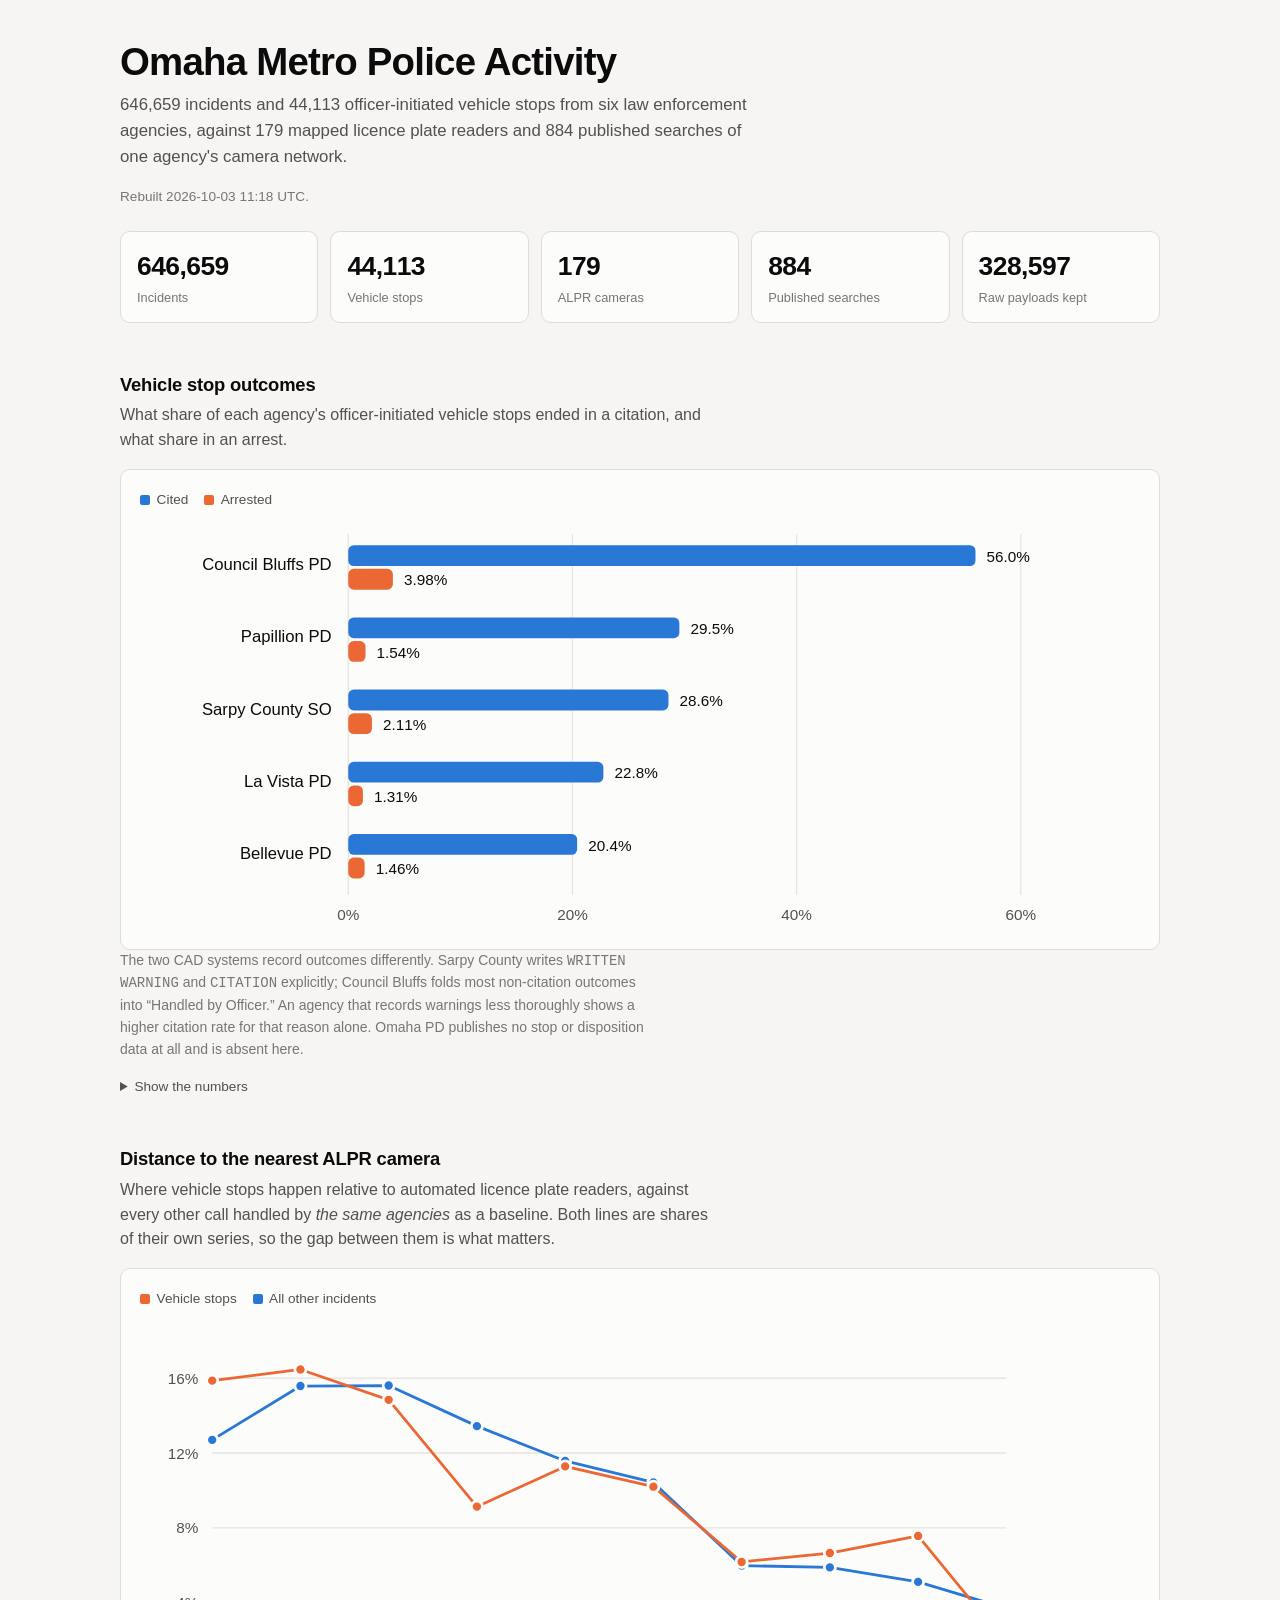
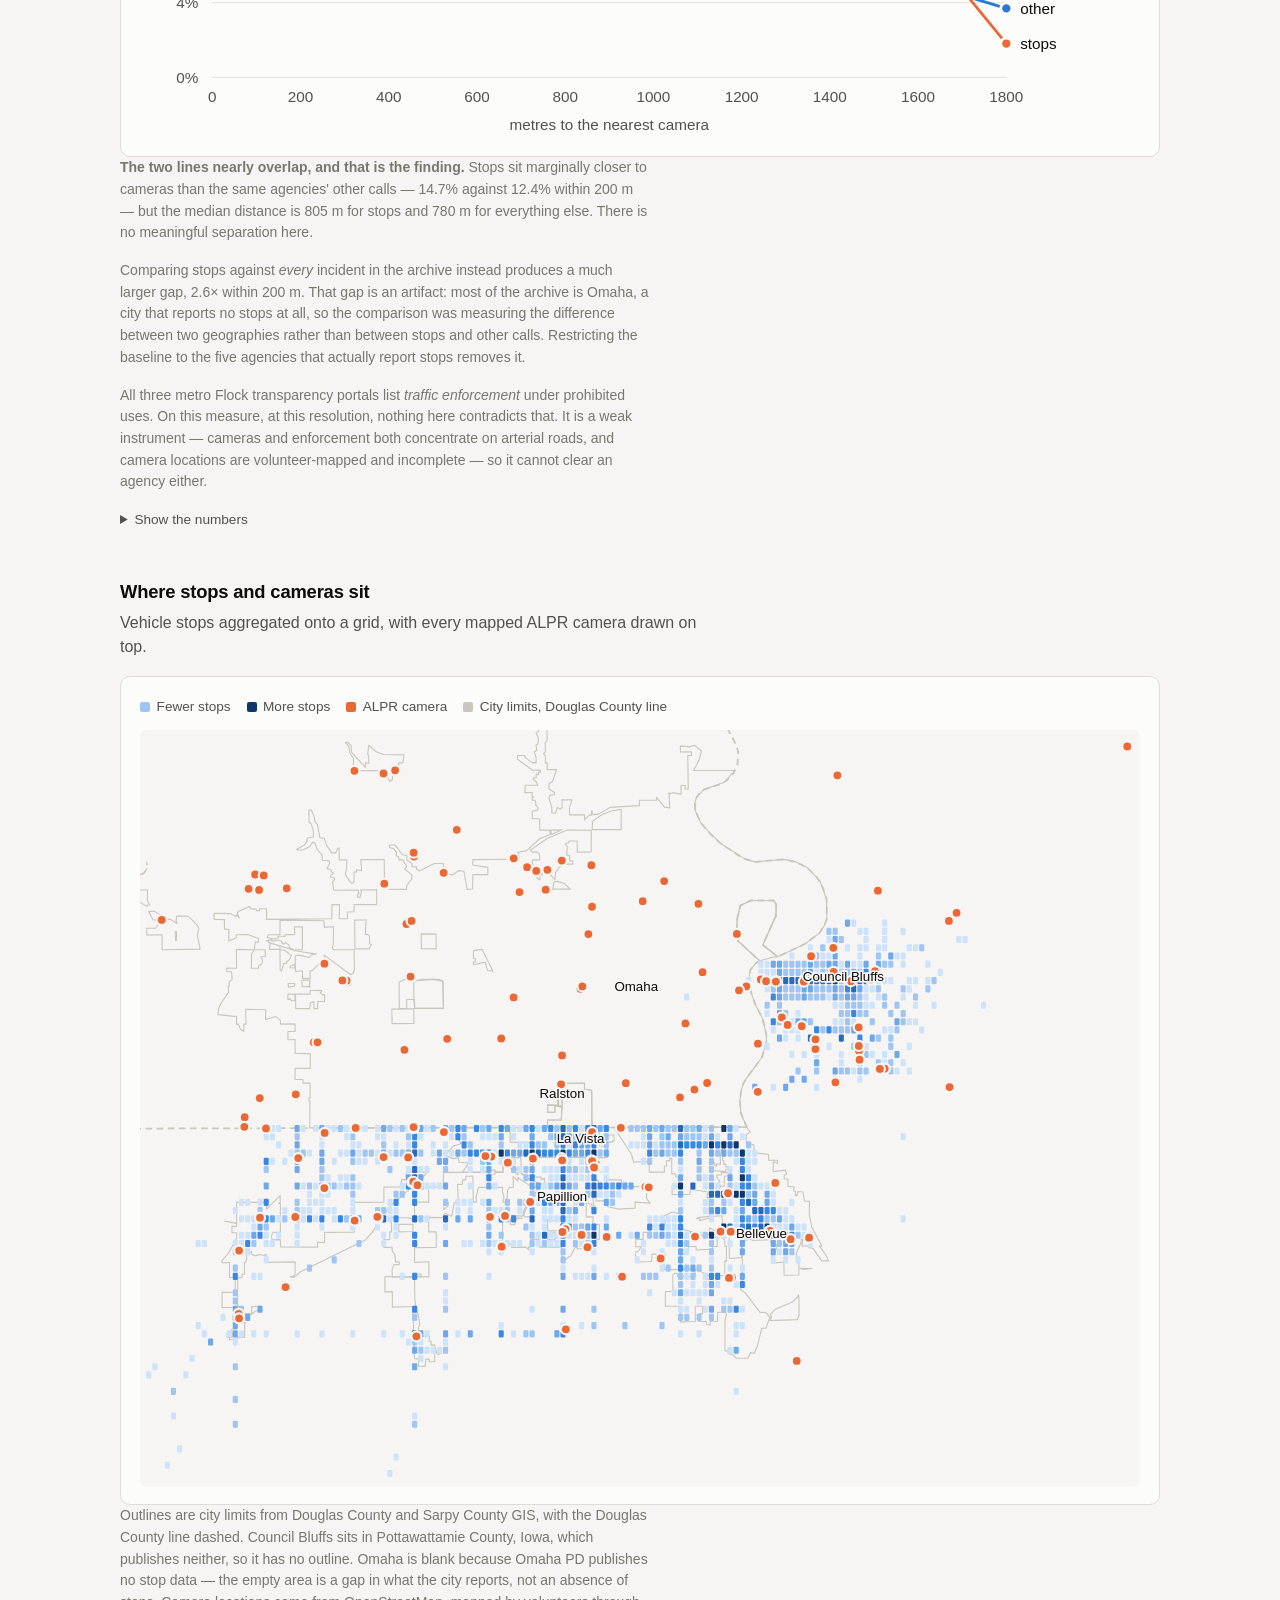
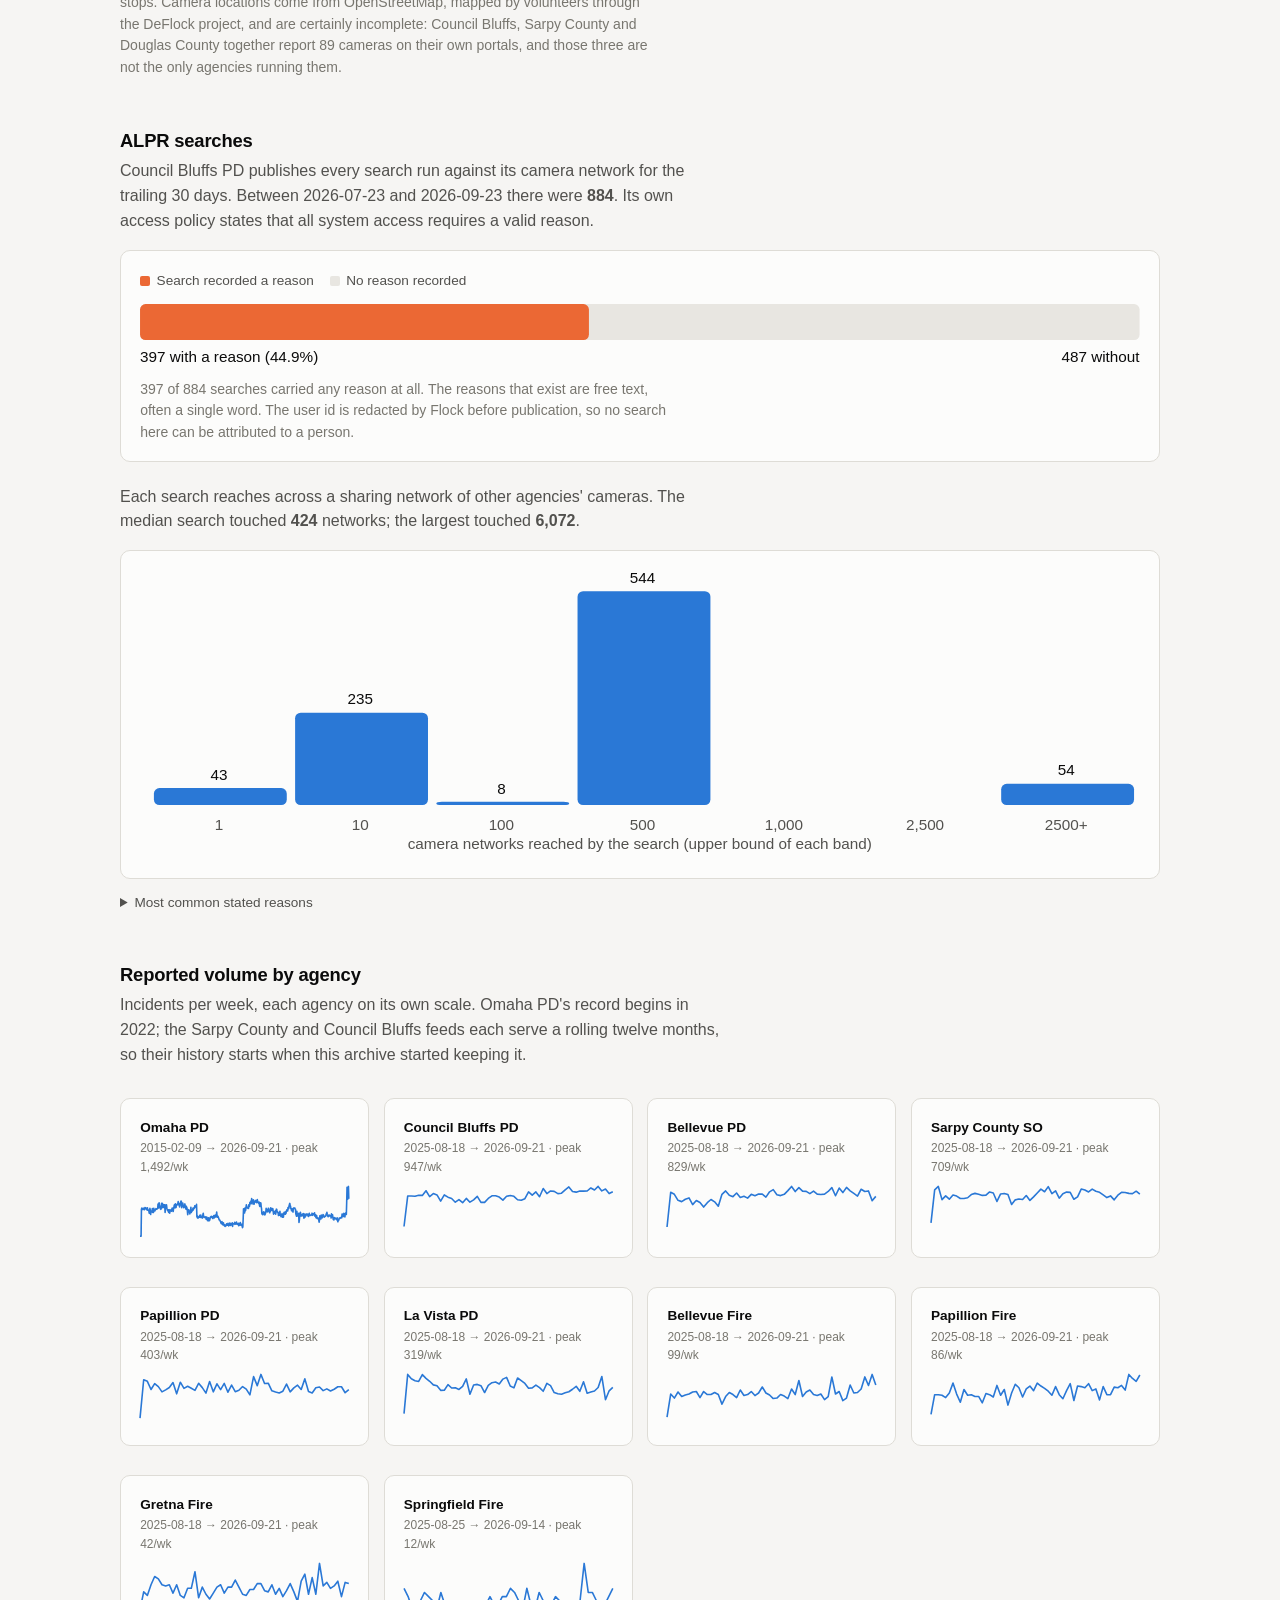
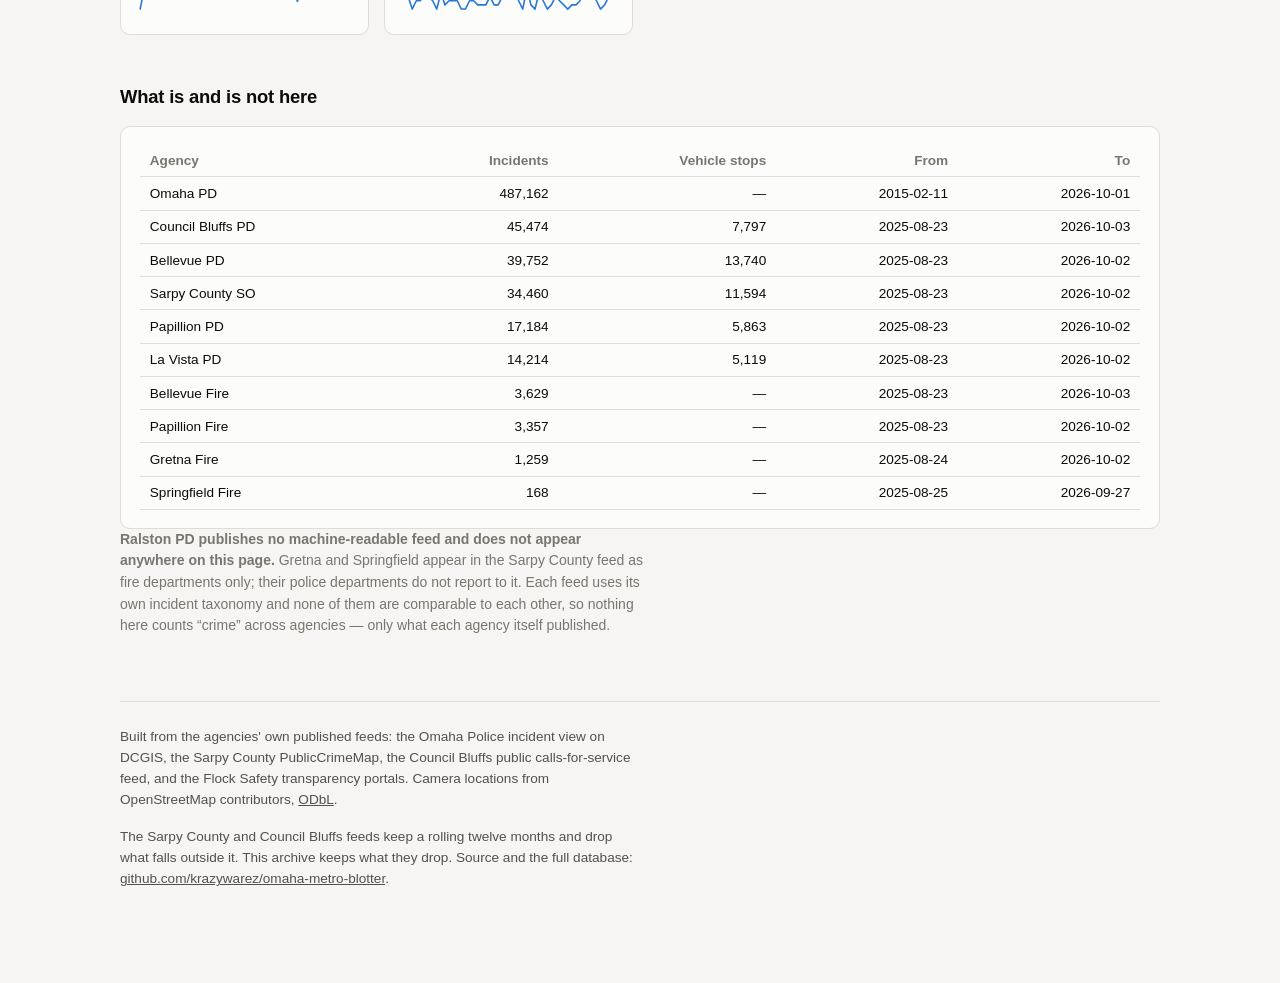
==== commit 8775afcd: "site 2026-10-03 11:18" ====
--- a/index.html
+++ b/index.html
@@ -157,7 +157,7 @@
 </div>
 
 <script>
-const DATA = {"totals":{"incidents":641882,"stops":43385,"cameras":176,"searches":884,"amendments":101,"raw":323800,"built":"2026-09-25 23:19 UTC"},"agencies":[{"agency":"Omaha PD","incidents":485651,"stops":0,"first":"2015-02-11","last":"2026-09-24"},{"agency":"Council Bluffs PD","incidents":44552,"stops":7674,"first":"2025-08-23","last":"2026-09-25"},{"agency":"Bellevue PD","incidents":39033,"stops":13530,"first":"2025-08-23","last":"2026-09-24"},{"agency":"Sarpy County SO","incidents":33683,"stops":11371,"first":"2025-08-23","last":"2026-09-24"},{"agency":"Papillion PD","incidents":16865,"stops":5786,"first":"2025-08-23","last":"2026-09-24"},{"agency":"La Vista PD","incidents":13902,"stops":5024,"first":"2025-08-23","last":"2026-09-24"},{"agency":"Bellevue Fire","incidents":3539,"stops":0,"first":"2025-08-23","last":"2026-09-25"},{"agency":"Papillion Fire","incidents":3275,"stops":0,"first":"2025-08-23","last":"2026-09-25"},{"agency":"Gretna Fire","incidents":1216,"stops":0,"first":"2025-08-24","last":"2026-09-24"},{"agency":"Springfield Fire","incidents":166,"stops":0,"first":"2025-08-25","last":"2026-09-20"}],"outcomes":[{"agency":"Council Bluffs PD","stops":7674,"cited":0.5598,"arrested":0.04},{"agency":"Papillion PD","stops":5783,"cited":0.2964,"arrested":0.0156},{"agency":"Sarpy County SO","stops":11369,"cited":0.2861,"arrested":0.0213},{"agency":"La Vista PD","stops":5024,"cited":0.2281,"arrested":0.0131},{"agency":"Bellevue PD","stops":13522,"cited":0.2046,"arrested":0.0146}],"proximity":[{"m":0,"stops":0.15861,"other":0.12723},{"m":200,"stops":0.16489,"other":0.15621},{"m":400,"stops":0.14601,"other":0.15558},{"m":600,"stops":0.09311,"other":0.13462},{"m":800,"stops":0.11338,"other":0.1148},{"m":1000,"stops":0.10101,"other":0.10482},{"m":1200,"stops":0.06262,"other":0.05988},{"m":1400,"stops":0.0664,"other":0.05881},{"m":1600,"stops":0.0752,"other":0.05108},{"m":1800,"stops":0.01876,"other":0.03698}],"weekly":{"Bellevue Fire":{"weeks":["2025-08-18","2025-08-25","2025-09-01","2025-09-08","2025-09-15","2025-09-22","2025-09-29","2025-10-06","2025-10-13","2025-10-20","2025-10-27","2025-11-03","2025-11-10","2025-11-17","2025-11-24","2025-12-01","2025-12-08","2025-12-15","2025-12-22","2025-12-29","2026-01-05","2026-01-12","2026-01-19","2026-01-26","2026-02-02","2026-02-09","2026-02-16","2026-02-23","2026-03-02","2026-03-09","2026-03-16","2026-03-23","2026-03-30","2026-04-06","2026-04-13","2026-04-20","2026-04-27","2026-05-04","2026-05-11","2026-05-18","2026-05-25","2026-06-01","2026-06-08","2026-06-15","2026-06-22","2026-06-29","2026-07-06","2026-07-13","2026-07-20","2026-07-27","2026-08-03","2026-08-10","2026-08-17","2026-08-24","2026-08-31","2026-09-07","2026-09-14"],"counts":[14,60,52,64,55,58,60,64,65,53,65,59,59,63,59,40,55,63,59,53,68,57,59,65,57,62,74,62,58,51,52,59,56,51,70,59,87,55,64,68,59,57,60,49,55,94,60,65,47,52,78,62,63,70,94,77,99]},"Bellevue PD":{"weeks":["2025-08-18","2025-08-25","2025-09-01","2025-09-08","2025-09-15","2025-09-22","2025-09-29","2025-10-06","2025-10-13","2025-10-20","2025-10-27","2025-11-03","2025-11-10","2025-11-17","2025-11-24","2025-12-01","2025-12-08","2025-12-15","2025-12-22","2025-12-29","2026-01-05","2026-01-12","2026-01-19","2026-01-26","2026-02-02","2026-02-09","2026-02-16","2026-02-23","2026-03-02","2026-03-09","2026-03-16","2026-03-23","2026-03-30","2026-04-06","2026-04-13","2026-04-20","2026-04-27","2026-05-04","2026-05-11","2026-05-18","2026-05-25","2026-06-01","2026-06-08","2026-06-15","2026-06-22","2026-06-29","2026-07-06","2026-07-13","2026-07-20","2026-07-27","2026-08-03","2026-08-10","2026-08-17","2026-08-24","2026-08-31","2026-09-07","2026-09-14"],"counts":[154,731,698,597,576,616,638,526,594,561,485,558,611,572,499,697,754,683,659,719,646,666,634,697,673,704,701,651,739,776,690,676,697,759,829,744,809,751,747,708,751,701,694,701,745,809,674,802,726,812,756,713,669,782,745,754,592]},"Council Bluffs PD":{"weeks":["2025-08-18","2025-08-25","2025-09-01","2025-09-08","2025-09-15","2025-09-22","2025-09-29","2025-10-06","2025-10-13","2025-10-20","2025-10-27","2025-11-03","2025-11-10","2025-11-17","2025-11-24","2025-12-01","2025-12-08","2025-12-15","2025-12-22","2025-12-29","2026-01-05","2026-01-12","2026-01-19","2026-01-26","2026-02-02","2026-02-09","2026-02-16","2026-02-23","2026-03-02","2026-03-09","2026-03-16","2026-03-23","2026-03-30","2026-04-06","2026-04-13","2026-04-20","2026-04-27","2026-05-04","2026-05-11","2026-05-18","2026-05-25","2026-06-01","2026-06-08","2026-06-15","2026-06-22","2026-06-29","2026-07-06","2026-07-13","2026-07-20","2026-07-27","2026-08-03","2026-08-10","2026-08-17","2026-08-24","2026-08-31","2026-09-07","2026-09-14"],"counts":[185,764,764,761,780,776,865,754,811,786,667,785,743,718,647,697,637,719,647,691,757,644,644,718,769,770,745,686,759,773,759,693,683,713,842,780,843,751,908,811,861,853,810,818,882,937,851,838,859,858,860,918,878,947,862,897,811]},"Gretna Fire":{"weeks":["2025-08-18","2025-08-25","2025-09-01","2025-09-08","2025-09-15","2025-09-22","2025-09-29","2025-10-06","2025-10-13","2025-10-20","2025-10-27","2025-11-03","2025-11-10","2025-11-17","2025-11-24","2025-12-01","2025-12-08","2025-12-15","2025-12-22","2025-12-29","2026-01-05","2026-01-12","2026-01-19","2026-01-26","2026-02-02","2026-02-09","2026-02-16","2026-02-23","2026-03-02","2026-03-09","2026-03-16","2026-03-23","2026-03-30","2026-04-06","2026-04-13","2026-04-20","2026-04-27","2026-05-04","2026-05-11","2026-05-18","2026-05-25","2026-06-01","2026-06-08","2026-06-15","2026-06-22","2026-06-29","2026-07-06","2026-07-13","2026-07-20","2026-07-27","2026-08-03","2026-08-10","2026-08-17","2026-08-24","2026-08-31","2026-09-07","2026-09-14"],"counts":[3,18,15,24,31,29,24,23,24,17,24,15,13,21,21,35,13,22,16,12,17,22,24,17,22,22,28,22,16,15,20,20,25,25,19,18,24,16,21,14,19,25,18,10,27,33,16,30,16,42,23,26,21,23,27,14,26]},"La Vista PD":{"weeks":["2025-08-18","2025-08-25","2025-09-01","2025-09-08","2025-09-15","2025-09-22","2025-09-29","2025-10-06","2025-10-13","2025-10-20","2025-10-27","2025-11-03","2025-11-10","2025-11-17","2025-11-24","2025-12-01","2025-12-08","2025-12-15","2025-12-22","2025-12-29","2026-01-05","2026-01-12","2026-01-19","2026-01-26","2026-02-02","2026-02-09","2026-02-16","2026-02-23","2026-03-02","2026-03-09","2026-03-16","2026-03-23","2026-03-30","2026-04-06","2026-04-13","2026-04-20","2026-04-27","2026-05-04","2026-05-11","2026-05-18","2026-05-25","2026-06-01","2026-06-08","2026-06-15","2026-06-22","2026-06-29","2026-07-06","2026-07-13","2026-07-20","2026-07-27","2026-08-03","2026-08-10","2026-08-17","2026-08-24","2026-08-31","2026-09-07","2026-09-14"],"counts":[68,319,291,279,274,318,294,275,252,246,217,218,254,232,234,223,243,290,192,251,255,247,203,249,266,270,258,289,300,245,233,296,279,261,230,233,251,234,211,262,247,203,195,192,201,208,224,243,211,272,199,206,213,235,306,157,214]},"Omaha PD":{"weeks":["2015-02-09","2015-04-06","2015-05-11","2015-06-15","2015-06-22","2015-06-29","2015-07-06","2015-07-13","2015-07-20","2015-07-27","2015-08-03","2015-08-10","2015-08-17","2015-08-24","2015-08-31","2015-09-07","2015-09-14","2015-09-21","2015-09-28","2015-10-05","2015-10-12","2015-10-19","2015-10-26","2015-11-02","2015-11-09","2015-11-16","2015-11-23","2015-11-30","2015-12-07","2015-12-14","2015-12-21","2015-12-28","2016-01-04","2016-01-11","2016-01-18","2016-01-25","2016-02-01","2016-02-08","2016-02-15","2016-02-22","2016-02-29","2016-03-07","2016-03-14","2016-03-21","2016-03-28","2016-04-04","2016-04-11","2016-04-18","2016-04-25","2016-05-02","2016-05-09","2016-05-16","2016-05-23","2016-05-30","2016-06-06","2016-06-13","2016-06-20","2016-06-27","2016-07-04","2016-07-11","2016-07-18","2016-07-25","2016-08-01","2016-08-08","2016-08-15","2016-08-22","2016-08-29","2016-09-05","2016-09-12","2016-09-19","2016-09-26","2016-10-03","2016-10-10","2016-10-17","2016-10-24","2016-10-31","2016-11-07","2016-11-14","2016-11-21","2016-11-28","2016-12-05","2016-12-12","2016-12-19","2016-12-26","2017-01-02","2017-01-09","2017-01-16","2017-01-23","2017-01-30","2017-02-06","2017-02-13","2017-02-20","2017-02-27","2017-03-06","2017-03-13","2017-03-20","2017-03-27","2017-04-03","2017-04-10","2017-04-17","2017-04-24","2017-05-01","2017-05-08","2017-05-15","2017-05-22","2017-05-29","2017-06-05","2017-06-12","2017-06-19","2017-06-26","2017-07-03","2017-07-10","2017-07-17","2017-07-24","2017-07-31","2017-08-07","2017-08-14","2017-08-21","2017-08-28","2017-09-04","2017-09-11","2017-09-18","2017-09-25","2017-10-02","2017-10-09","2017-10-16","2017-10-23","2017-10-30","2017-11-06","2017-11-13","2017-11-20","2017-11-27","2017-12-04","2017-12-11","2017-12-18","2017-12-25","2018-01-01","2018-01-08","2018-01-15","2018-01-22","2018-01-29","2018-02-05","2018-02-12","2018-02-19","2018-02-26","2018-03-05","2018-03-12","2018-03-19","2018-03-26","2018-04-02","2018-04-09","2018-04-16","2018-04-23","2018-04-30","2018-05-07","2018-05-14","2018-05-21","2018-05-28","2018-06-04","2018-06-11","2018-06-18","2018-06-25","2018-07-02","2018-07-09","2018-07-16","2018-07-23","2018-07-30","2018-08-06","2018-08-13","2018-08-20","2018-08-27","2018-09-03","2018-09-10","2018-09-17","2018-09-24","2018-10-01","2018-10-08","2018-10-15","2018-10-22","2018-10-29","2018-11-05","2018-11-12","2018-11-19","2018-11-26","2018-12-03","2018-12-10","2018-12-17","2018-12-24","2018-12-31","2019-01-07","2019-01-14","2019-01-21","2019-01-28","2019-02-04","2019-02-11","2019-02-18","2019-02-25","2019-03-04","2019-03-11","2019-03-18","2019-03-25","2019-04-01","2019-04-08","2019-04-15","2019-04-22","2019-04-29","2019-05-06","2019-05-13","2019-05-20","2019-05-27","2019-06-03","2019-06-10","2019-06-17","2019-06-24","2019-07-01","2019-07-08","2019-07-15","2019-07-22","2019-07-29","2019-08-05","2019-08-12","2019-08-19","2019-08-26","2019-09-02","2019-09-09","2019-09-16","2019-09-23","2019-09-30","2019-10-07","2019-10-14","2019-10-21","2019-10-28","2019-11-04","2019-11-11","2019-11-18","2019-11-25","2019-12-02","2019-12-09","2019-12-16","2019-12-23","2019-12-30","2020-01-06","2020-01-13","2020-01-20","2020-01-27","2020-02-03","2020-02-10","2020-02-17","2020-02-24","2020-03-02","2020-03-09","2020-03-16","2020-03-23","2020-03-30","2020-04-06","2020-04-13","2020-04-20","2020-04-27","2020-05-04","2020-05-11","2020-05-18","2020-05-25","2020-06-01","2020-06-08","2020-06-15","2020-06-22","2020-06-29","2020-07-06","2020-07-13","2020-07-20","2020-07-27","2020-08-03","2020-08-10","2020-08-17","2020-08-24","2020-08-31","2020-09-07","2020-09-14","2020-09-21","2020-09-28","2020-10-05","2020-10-12","2020-10-19","2020-10-26","2020-11-02","2020-11-09","2020-11-16","2020-11-23","2020-11-30","2020-12-07","2020-12-14","2020-12-21","2020-12-28","2021-01-04","2021-01-11","2021-01-18","2021-01-25","2021-02-01","2021-02-08","2021-02-15","2021-02-22","2021-03-01","2021-03-08","2021-03-15","2021-03-22","2021-03-29","2021-04-05","2021-04-12","2021-04-19","2021-04-26","2021-05-03","2021-05-10","2021-05-17","2021-05-24","2021-05-31","2021-06-07","2021-06-14","2021-06-21","2021-06-28","2021-07-05","2021-07-12","2021-07-19","2021-07-26","2021-08-02","2021-08-09","2021-08-16","2021-08-23","2021-08-30","2021-09-06","2021-09-13","2021-09-20","2021-09-27","2021-10-04","2021-10-11","2021-10-18","2021-10-25","2021-11-01","2021-11-08","2021-11-15","2021-11-22","2021-11-29","2021-12-06","2021-12-13","2021-12-20","2021-12-27","2022-01-03","2022-01-10","2022-01-17","2022-01-24","2022-01-31","2022-02-07","2022-02-14","2022-02-21","2022-02-28","2022-03-07","2022-03-14","2022-03-21","2022-03-28","2022-04-04","2022-04-11","2022-04-18","2022-04-25","2022-05-02","2022-05-09","2022-05-16","2022-05-23","2022-05-30","2022-06-06","2022-06-13","2022-06-20","2022-06-27","2022-07-04","2022-07-11","2022-07-18","2022-07-25","2022-08-01","2022-08-08","2022-08-15","2022-08-22","2022-08-29","2022-09-05","2022-09-12","2022-09-19","2022-09-26","2022-10-03","2022-10-10","2022-10-17","2022-10-24","2022-10-31","2022-11-07","2022-11-14","2022-11-21","2022-11-28","2022-12-05","2022-12-12","2022-12-19","2022-12-26","2023-01-02","2023-01-09","2023-01-16","2023-01-23","2023-01-30","2023-02-06","2023-02-13","2023-02-20","2023-02-27","2023-03-06","2023-03-13","2023-03-20","2023-03-27","2023-04-03","2023-04-10","2023-04-17","2023-04-24","2023-05-01","2023-05-08","2023-05-15","2023-05-22","2023-05-29","2023-06-05","2023-06-12","2023-06-19","2023-06-26","2023-07-03","2023-07-10","2023-07-17","2023-07-24","2023-07-31","2023-08-07","2023-08-14","2023-08-21","2023-08-28","2023-09-04","2023-09-11","2023-09-18","2023-09-25","2023-10-02","2023-10-09","2023-10-16","2023-10-23","2023-10-30","2023-11-06","2023-11-13","2023-11-20","2023-11-27","2023-12-04","2023-12-11","2023-12-18","2023-12-25","2024-01-01","2024-01-08","2024-01-15","2024-01-22","2024-01-29","2024-02-05","2024-02-12","2024-02-19","2024-02-26","2024-03-04","2024-03-11","2024-03-18","2024-03-25","2024-04-01","2024-04-08","2024-04-15","2024-04-22","2024-04-29","2024-05-06","2024-05-13","2024-05-20","2024-05-27","2024-06-03","2024-06-10","2024-06-17","2024-06-24","2024-07-01","2024-07-08","2024-07-15","2024-07-22","2024-07-29","2024-08-05","2024-08-12","2024-08-19","2024-08-26","2024-09-02","2024-09-09","2024-09-16","2024-09-23","2024-09-30","2024-10-07","2024-10-14","2024-10-21","2024-10-28","2024-11-04","2024-11-11","2024-11-18","2024-11-25","2024-12-02","2024-12-09","2024-12-16","2024-12-23","2024-12-30","2025-01-06","2025-01-13","2025-01-20","2025-01-27","2025-02-03","2025-02-10","2025-02-17","2025-02-24","2025-03-03","2025-03-10","2025-03-17","2025-03-24","2025-03-31","2025-04-07","2025-04-14","2025-04-21","2025-04-28","2025-05-05","2025-05-12","2025-05-19","2025-05-26","2025-06-02","2025-06-09","2025-06-16","2025-06-23","2025-06-30","2025-07-07","2025-07-14","2025-07-21","2025-07-28","2025-08-04","2025-08-11","2025-08-18","2025-08-25","2025-09-01","2025-09-08","2025-09-15","2025-09-22","2025-09-29","2025-10-06","2025-10-13","2025-10-20","2025-10-27","2025-11-03","2025-11-10","2025-11-17","2025-11-24","2025-12-01","2025-12-08","2025-12-15","2025-12-22","2025-12-29","2026-01-05","2026-01-12","2026-01-19","2026-01-26","2026-02-02","2026-02-09","2026-02-16","2026-02-23","2026-03-02","2026-03-09","2026-03-16","2026-03-23","2026-03-30","2026-04-06","2026-04-13","2026-04-20","2026-04-27","2026-05-04","2026-05-11","2026-05-18","2026-05-25","2026-06-01","2026-06-08","2026-06-15","2026-06-22","2026-06-29","2026-07-06","2026-07-13","2026-07-20","2026-07-27","2026-08-03","2026-08-10","2026-08-17","2026-08-24","2026-08-31","2026-09-07","2026-09-14"],"counts":[1,1,2,2,807,842,794,830,827,807,821,842,794,807,859,826,847,822,837,795,807,853,777,790,770,770,693,757,834,789,649,757,740,731,756,831,711,751,714,839,768,757,759,788,794,825,814,808,824,822,839,963,902,844,1004,918,896,904,822,805,844,989,849,983,939,917,869,947,856,887,939,713,846,858,944,938,841,810,767,767,792,710,716,793,693,776,752,780,795,749,784,841,789,807,740,848,871,929,951,849,971,916,865,943,925,941,970,994,1036,995,934,952,880,980,935,1019,1056,1034,857,957,937,993,903,887,852,876,932,967,890,849,811,900,864,837,756,648,722,739,795,747,761,666,734,720,866,713,743,772,760,801,840,790,838,858,842,908,910,895,890,862,953,579,615,545,587,545,567,579,568,626,624,561,637,582,586,559,544,557,643,687,583,595,560,570,565,570,583,511,559,574,533,466,472,547,551,460,468,477,513,569,581,591,594,563,578,585,529,592,570,620,548,569,581,635,574,638,636,723,621,569,606,584,561,532,489,491,484,451,441,400,380,430,435,356,395,338,402,366,343,311,338,293,320,341,316,372,330,331,332,386,352,309,350,334,393,359,325,377,337,354,355,399,294,382,364,372,381,366,414,356,363,394,396,424,360,382,360,364,387,317,381,324,339,378,409,328,360,325,358,317,258,280,521,822,771,751,694,842,759,781,868,939,893,859,850,859,835,833,938,885,901,1012,1017,974,1056,976,1126,1037,1044,1057,964,1091,1064,961,1024,1020,1045,1050,1074,1022,1004,1020,1096,1044,1008,1004,984,1023,933,893,1002,962,997,888,824,665,700,645,691,720,733,693,641,711,645,718,701,836,774,774,786,731,751,833,835,787,753,703,764,740,850,771,791,826,774,831,819,745,661,734,687,738,711,759,659,744,810,803,732,739,714,692,620,658,711,630,750,626,645,585,613,603,679,573,577,570,575,681,719,720,703,657,732,680,732,778,794,793,758,862,845,826,911,955,983,914,905,825,819,763,822,758,768,724,837,846,845,830,845,814,810,670,635,601,743,650,606,647,632,688,413,480,614,675,719,636,603,628,617,655,652,615,679,627,541,665,661,572,654,605,653,660,639,667,645,638,601,592,663,689,622,639,629,624,637,638,636,690,626,633,669,644,672,668,702,601,613,641,558,569,621,532,551,529,533,541,480,422,480,609,569,547,518,635,597,600,552,574,650,642,608,593,573,598,593,599,614,672,656,715,660,622,591,586,622,634,634,609,620,608,628,544,674,578,600,640,566,508,491,489,561,534,548,540,533,511,499,511,549,498,433,486,475,504,546,527,534,554,546,565,558,552,664,589,642,664,591,683,590,671,578,680,689,708,650,1010,1463,1220,1031,1351,1298]},"Papillion Fire":{"weeks":["2025-08-18","2025-08-25","2025-09-01","2025-09-08","2025-09-15","2025-09-22","2025-09-29","2025-10-06","2025-10-13","2025-10-20","2025-10-27","2025-11-03","2025-11-10","2025-11-17","2025-11-24","2025-12-01","2025-12-08","2025-12-15","2025-12-22","2025-12-29","2026-01-05","2026-01-12","2026-01-19","2026-01-26","2026-02-02","2026-02-09","2026-02-16","2026-02-23","2026-03-02","2026-03-09","2026-03-16","2026-03-23","2026-03-30","2026-04-06","2026-04-13","2026-04-20","2026-04-27","2026-05-04","2026-05-11","2026-05-18","2026-05-25","2026-06-01","2026-06-08","2026-06-15","2026-06-22","2026-06-29","2026-07-06","2026-07-13","2026-07-20","2026-07-27","2026-08-03","2026-08-10","2026-08-17","2026-08-24","2026-08-31","2026-09-07","2026-09-14"],"counts":[17,51,51,50,46,54,71,52,38,60,50,51,48,48,37,53,51,47,67,50,60,33,54,69,63,47,61,66,58,71,66,62,57,50,65,51,44,58,70,41,66,65,63,70,58,61,42,65,51,51,64,63,67,59,86,79,74]},"Papillion PD":{"weeks":["2025-08-18","2025-08-25","2025-09-01","2025-09-08","2025-09-15","2025-09-22","2025-09-29","2025-10-06","2025-10-13","2025-10-20","2025-10-27","2025-11-03","2025-11-10","2025-11-17","2025-11-24","2025-12-01","2025-12-08","2025-12-15","2025-12-22","2025-12-29","2026-01-05","2026-01-12","2026-01-19","2026-01-26","2026-02-02","2026-02-09","2026-02-16","2026-02-23","2026-03-02","2026-03-09","2026-03-16","2026-03-23","2026-03-30","2026-04-06","2026-04-13","2026-04-20","2026-04-27","2026-05-04","2026-05-11","2026-05-18","2026-05-25","2026-06-01","2026-06-08","2026-06-15","2026-06-22","2026-06-29","2026-07-06","2026-07-13","2026-07-20","2026-07-27","2026-08-03","2026-08-10","2026-08-17","2026-08-24","2026-08-31","2026-09-07","2026-09-14"],"counts":[49,360,347,281,329,304,262,278,297,337,246,340,290,307,291,274,331,296,252,345,262,327,280,330,259,317,263,275,305,284,237,385,312,403,330,332,270,261,253,267,325,262,294,316,281,367,264,253,295,301,272,286,269,283,303,303,255]},"Sarpy County SO":{"weeks":["2025-08-18","2025-08-25","2025-09-01","2025-09-08","2025-09-15","2025-09-22","2025-09-29","2025-10-06","2025-10-13","2025-10-20","2025-10-27","2025-11-03","2025-11-10","2025-11-17","2025-11-24","2025-12-01","2025-12-08","2025-12-15","2025-12-22","2025-12-29","2026-01-05","2026-01-12","2026-01-19","2026-01-26","2026-02-02","2026-02-09","2026-02-16","2026-02-23","2026-03-02","2026-03-09","2026-03-16","2026-03-23","2026-03-30","2026-04-06","2026-04-13","2026-04-20","2026-04-27","2026-05-04","2026-05-11","2026-05-18","2026-05-25","2026-06-01","2026-06-08","2026-06-15","2026-06-22","2026-06-29","2026-07-06","2026-07-13","2026-07-20","2026-07-27","2026-08-03","2026-08-10","2026-08-17","2026-08-24","2026-08-31","2026-09-07","2026-09-14"],"counts":[191,660,709,521,575,527,587,572,537,537,548,593,610,597,581,584,630,616,495,602,609,594,452,518,529,523,580,510,560,616,671,633,706,605,647,542,606,628,624,526,561,671,657,630,671,640,625,588,550,574,518,584,625,623,610,607,641]},"Springfield Fire":{"weeks":["2025-08-25","2025-09-01","2025-09-08","2025-09-15","2025-09-22","2025-09-29","2025-10-06","2025-10-13","2025-10-20","2025-10-27","2025-11-03","2025-11-10","2025-11-17","2025-11-24","2025-12-01","2025-12-08","2025-12-15","2025-12-22","2025-12-29","2026-01-19","2026-01-26","2026-02-02","2026-02-09","2026-02-16","2026-02-23","2026-03-02","2026-03-09","2026-03-16","2026-03-23","2026-03-30","2026-04-13","2026-04-27","2026-05-04","2026-05-11","2026-05-18","2026-05-25","2026-06-01","2026-06-08","2026-06-15","2026-06-22","2026-06-29","2026-07-06","2026-07-13","2026-07-20","2026-07-27","2026-08-03","2026-08-10","2026-08-17","2026-08-24","2026-08-31","2026-09-07"],"counts":[6,4,1,3,3,5,4,3,1,5,2,3,3,3,1,1,3,3,2,2,2,4,2,2,4,4,6,5,3,1,6,2,1,5,3,1,2,4,3,2,1,2,2,3,12,5,5,3,1,2,4]}},"map":{"cell":0.004,"boundaries":[{"name":"Douglas County","kind":"county","rings":[[[-95.9056,41.3006],[-95.9062,41.3013],[-95.9209,41.3013],[-95.9277,41.2988],[-95.9298,41.2921],[-95.9299,41.2852],[-95.9291,41.2815],[-95.9152,41.2719],[-95.918,41.2705],[-95.9214,41.2672],[-95.9222,41.2626],[-95.9205,41.256],[-95.9178,41.2502],[-95.9134,41.244],[-95.9108,41.2358],[-95.9108,41.2325],[-95.9137,41.225],[-95.9236,41.2148],[-95.9258,41.212],[-95.9272,41.2085],[-95.928,41.2035],[-95.9273,41.1978],[-95.9236,41.191],[-96.3279,41.1902],[-96.3325,41.1956],[-96.3365,41.1979],[-96.3462,41.2018],[-96.3526,41.2057],[-96.3615,41.2195],[-96.3655,41.2355],[-96.3571,41.249],[-96.3508,41.2563],[-96.3497,41.2622],[-96.3506,41.2652],[-96.3606,41.2804],[-96.3671,41.2885],[-96.3753,41.2958],[-96.3808,41.2979],[-96.3905,41.3032],[-96.3986,41.3091],[-96.4026,41.3099],[-96.4092,41.3163],[-96.4086,41.3223],[-96.4069,41.3274],[-96.4074,41.3366],[-96.4138,41.3537],[-96.4214,41.3641],[-96.4256,41.3665],[-96.4396,41.3701],[-96.4584,41.3795],[-96.471,41.3932],[-95.9375,41.3931],[-95.9377,41.3906],[-95.936,41.385],[-95.9305,41.3772],[-95.929,41.3735],[-95.9295,41.3678],[-95.9321,41.3633],[-95.9363,41.3599],[-95.9402,41.358],[-95.9514,41.3553],[-95.9546,41.353],[-95.9567,41.3504],[-95.957,41.3454],[-95.9533,41.3392],[-95.9465,41.3332],[-95.9406,41.3292],[-95.9261,41.3218],[-95.9179,41.3201],[-95.8997,41.3213],[-95.8919,41.3201],[-95.8848,41.3175],[-95.8781,41.3126],[-95.8745,41.308],[-95.8719,41.3018],[-95.8717,41.2925],[-95.8732,41.2892],[-95.8766,41.2854],[-95.8857,41.2802],[-95.9034,41.2739],[-95.9132,41.2796],[-95.9046,41.2939],[-95.9045,41.2994],[-95.9056,41.3006]]]},{"name":"Valley","kind":"city","rings":[[[-96.3486,41.3348],[-96.3404,41.3354],[-96.3487,41.3354],[-96.3487,41.3388],[-96.3495,41.3388],[-96.3491,41.3354],[-96.3545,41.3354],[-96.3584,41.3382],[-96.3584,41.3355],[-96.3682,41.3355],[-96.3682,41.3317],[-96.3711,41.3317],[-96.3874,41.3411],[-96.3874,41.3354],[-96.3793,41.3353],[-96.3776,41.3344],[-96.3776,41.321],[-96.396,41.3211],[-96.3961,41.3196],[-96.3946,41.3185],[-96.3954,41.3175],[-96.3937,41.3158],[-96.3941,41.3154],[-96.386,41.3096],[-96.3885,41.3079],[-96.3831,41.3041],[-96.386,41.3012],[-96.3795,41.2982],[-96.3744,41.3028],[-96.3536,41.3126],[-96.3536,41.3046],[-96.3489,41.3044],[-96.3489,41.3037],[-96.3512,41.3037],[-96.3512,41.3026],[-96.3405,41.3027],[-96.3408,41.2917],[-96.3307,41.2917],[-96.3307,41.2955],[-96.326,41.2955],[-96.3258,41.3051],[-96.3115,41.2983],[-96.3115,41.2991],[-96.3095,41.2991],[-96.3112,41.3009],[-96.3112,41.3064],[-96.3186,41.3064],[-96.3186,41.3099],[-96.321,41.3099],[-96.321,41.3125],[-96.3136,41.3143],[-96.3113,41.317],[-96.314,41.3145],[-96.321,41.313],[-96.321,41.3136],[-96.3221,41.3136],[-96.3221,41.3148],[-96.3195,41.315],[-96.3195,41.3199],[-96.321,41.3199],[-96.321,41.3209],[-96.3295,41.3209],[-96.3294,41.3193],[-96.3308,41.3193],[-96.3308,41.3158],[-96.3379,41.3162],[-96.3371,41.3151],[-96.3394,41.3154],[-96.3394,41.3147],[-96.3403,41.3147],[-96.3403,41.3209],[-96.3374,41.3211],[-96.3403,41.3234],[-96.3403,41.328],[-96.3449,41.328],[-96.3473,41.3299],[-96.3483,41.3317],[-96.3486,41.3348]],[[-96.3491,41.3353],[-96.3502,41.3334],[-96.3543,41.3353],[-96.3491,41.3353]],[[-96.3113,41.3187],[-96.3116,41.3199],[-96.3116,41.3187],[-96.3113,41.3187]]]},{"name":"Boys Town","kind":"city","rings":[[[-96.1389,41.2531],[-96.1383,41.2488],[-96.1197,41.2488],[-96.1201,41.2619],[-96.1262,41.263],[-96.139,41.2621],[-96.1389,41.2531]]]},{"name":"Carter Lake, Iowa","kind":"city","rings":[[[-95.9064,41.2737],[-95.9034,41.2739],[-95.9132,41.2796],[-95.9046,41.2939],[-95.9045,41.2994],[-95.9062,41.3013],[-95.9209,41.3013],[-95.9277,41.2988],[-95.9298,41.2921],[-95.9299,41.2852],[-95.9291,41.2815],[-95.9152,41.2719],[-95.9064,41.2737]]]},{"name":"Omaha","kind":"city","rings":[[[-96.2157,41.2375],[-96.2203,41.2375],[-96.2203,41.2335],[-96.2157,41.2336],[-96.2156,41.2268],[-96.2059,41.2267],[-96.2059,41.2195],[-96.2157,41.2195],[-96.2157,41.2141],[-96.2106,41.2141],[-96.2106,41.2124],[-96.206,41.2124],[-96.206,41.2052],[-96.2067,41.2052],[-96.2067,41.2038],[-96.2061,41.2038],[-96.2062,41.1906],[-96.0524,41.1908],[-96.0524,41.1944],[-96.0435,41.1944],[-96.043,41.2006],[-96.0477,41.2014],[-96.0477,41.1981],[-96.0523,41.1981],[-96.0523,41.2018],[-96.0455,41.2016],[-96.046,41.2052],[-96.0453,41.2052],[-96.0453,41.2016],[-96.043,41.2009],[-96.043,41.2123],[-96.0314,41.2124],[-96.0285,41.2124],[-96.0285,41.2094],[-96.0238,41.2089],[-96.0237,41.1907],[-95.9236,41.191],[-95.9273,41.1978],[-95.928,41.2035],[-95.9272,41.2085],[-95.9258,41.212],[-95.9236,41.2148],[-95.9137,41.225],[-95.9108,41.2325],[-95.9108,41.2358],[-95.9134,41.244],[-95.9178,41.2502],[-95.9205,41.256],[-95.9222,41.2626],[-95.9214,41.2672],[-95.918,41.2705],[-95.9152,41.2719],[-95.9291,41.2815],[-95.9299,41.2852],[-95.9298,41.2921],[-95.9277,41.2988],[-95.9209,41.3013],[-95.9062,41.3013],[-95.9045,41.2994],[-95.9046,41.2939],[-95.9132,41.2796],[-95.9034,41.2739],[-95.8857,41.2802],[-95.8766,41.2854],[-95.8732,41.2892],[-95.8717,41.2925],[-95.8719,41.3018],[-95.8762,41.3108],[-95.8848,41.3175],[-95.8919,41.3201],[-95.8997,41.3213],[-95.9179,41.3201],[-95.924,41.3212],[-95.9406,41.3292],[-95.951,41.337],[-95.9533,41.3392],[-95.957,41.3454],[-95.9572,41.3486],[-95.9561,41.3515],[-95.9514,41.3553],[-95.9381,41.3589],[-95.9311,41.3646],[-95.9579,41.3646],[-95.9543,41.3698],[-95.9529,41.3741],[-95.9573,41.3769],[-95.9608,41.3761],[-95.9665,41.3766],[-95.9664,41.3736],[-95.9594,41.3737],[-95.9593,41.3719],[-95.9617,41.3718],[-95.9614,41.3556],[-95.9634,41.3556],[-95.9634,41.3573],[-95.9661,41.3573],[-95.966,41.3531],[-95.9716,41.3538],[-95.9733,41.3531],[-95.9739,41.3538],[-95.9733,41.3464],[-95.9767,41.3468],[-95.9819,41.3516],[-95.9819,41.3501],[-95.993,41.3501],[-95.993,41.3475],[-96.012,41.3466],[-96.0191,41.3435],[-96.0224,41.3431],[-96.0234,41.3433],[-96.0235,41.3447],[-96.024,41.3447],[-96.024,41.3429],[-96.0253,41.3429],[-96.0285,41.3405],[-96.0285,41.343],[-96.0382,41.343],[-96.0382,41.3466],[-96.0365,41.3503],[-96.043,41.3503],[-96.043,41.3466],[-96.0442,41.3457],[-96.046,41.3466],[-96.0472,41.3439],[-96.0496,41.3439],[-96.0496,41.3466],[-96.0515,41.3512],[-96.0509,41.3525],[-96.0478,41.3529],[-96.0478,41.3539],[-96.0515,41.3556],[-96.0514,41.3583],[-96.0491,41.3593],[-96.0466,41.365],[-96.0526,41.365],[-96.0526,41.3683],[-96.0538,41.3683],[-96.0538,41.3719],[-96.055,41.3728],[-96.0538,41.3737],[-96.0539,41.3782],[-96.0527,41.3791],[-96.0527,41.3932],[-96.0569,41.3932],[-96.0575,41.3891],[-96.0599,41.3891],[-96.0581,41.3864],[-96.0581,41.3837],[-96.0599,41.3828],[-96.0585,41.3809],[-96.0583,41.3792],[-96.0587,41.3773],[-96.0599,41.3769],[-96.0593,41.3744],[-96.061,41.3737],[-96.0598,41.371],[-96.0598,41.3683],[-96.0623,41.3684],[-96.067,41.371],[-96.067,41.3719],[-96.0718,41.3719],[-96.0718,41.3701],[-96.062,41.3647],[-96.057,41.3648],[-96.057,41.3638],[-96.0582,41.3638],[-96.0582,41.3625],[-96.0597,41.363],[-96.0597,41.361],[-96.0615,41.361],[-96.0615,41.3601],[-96.0597,41.3591],[-96.0587,41.3574],[-96.0669,41.3574],[-96.067,41.3538],[-96.0623,41.3538],[-96.0623,41.3517],[-96.0613,41.3517],[-96.0623,41.3512],[-96.0623,41.3501],[-96.0603,41.3501],[-96.0598,41.3475],[-96.0586,41.3466],[-96.0586,41.3454],[-96.0623,41.3447],[-96.0623,41.3411],[-96.0574,41.3411],[-96.0574,41.3356],[-96.0509,41.3356],[-96.0506,41.3334],[-96.0573,41.3315],[-96.0661,41.3255],[-96.0718,41.3248],[-96.071,41.3238],[-96.071,41.3206],[-96.0743,41.3214],[-96.1007,41.3212],[-96.1008,41.3186],[-96.091,41.3174],[-96.091,41.3139],[-96.1007,41.3139],[-96.1009,41.3069],[-96.1044,41.3067],[-96.1065,41.3157],[-96.1102,41.3158],[-96.1134,41.3139],[-96.1198,41.3139],[-96.1198,41.3193],[-96.1257,41.3193],[-96.1353,41.3157],[-96.1371,41.3166],[-96.1371,41.3177],[-96.14,41.3177],[-96.1401,41.3193],[-96.1435,41.3211],[-96.1433,41.3231],[-96.1463,41.3237],[-96.151,41.3283],[-96.1548,41.3283],[-96.1546,41.3271],[-96.1519,41.3265],[-96.15,41.3247],[-96.1503,41.3231],[-96.1486,41.3225],[-96.1486,41.3211],[-96.1461,41.3211],[-96.1437,41.3184],[-96.1437,41.3175],[-96.1449,41.3166],[-96.1401,41.3138],[-96.1401,41.312],[-96.1436,41.3084],[-96.1436,41.3067],[-96.1579,41.3068],[-96.158,41.3212],[-96.1732,41.3212],[-96.1727,41.3158],[-96.176,41.3162],[-96.176,41.3152],[-96.1776,41.3152],[-96.1775,41.3105],[-96.1787,41.3097],[-96.1801,41.3102],[-96.1832,41.314],[-96.1823,41.317],[-96.1822,41.3211],[-96.1871,41.3211],[-96.1872,41.3268],[-96.188,41.3268],[-96.1895,41.3245],[-96.1919,41.3245],[-96.1954,41.3283],[-96.1968,41.3316],[-96.1996,41.3318],[-96.2013,41.3383],[-96.2029,41.3398],[-96.2031,41.3418],[-96.2052,41.3453],[-96.2068,41.3453],[-96.2066,41.3391],[-96.2056,41.3391],[-96.2041,41.3361],[-96.2037,41.3322],[-96.2079,41.3317],[-96.208,41.33],[-96.2099,41.3282],[-96.2146,41.3263],[-96.2141,41.3258],[-96.2105,41.326],[-96.2062,41.3275],[-96.2044,41.3296],[-96.203,41.3295],[-96.2012,41.3259],[-96.1983,41.3236],[-96.198,41.3209],[-96.1936,41.3206],[-96.1933,41.3193],[-96.1951,41.3169],[-96.1923,41.3161],[-96.1923,41.3153],[-96.1908,41.3147],[-96.1927,41.3134],[-96.1927,41.3127],[-96.1906,41.3126],[-96.19,41.3115],[-96.1914,41.3106],[-96.1907,41.3063],[-96.1748,41.3064],[-96.1745,41.3044],[-96.1752,41.3044],[-96.1753,41.3029],[-96.1736,41.3029],[-96.1728,41.3054],[-96.1733,41.3064],[-96.1629,41.3065],[-96.1629,41.2993],[-96.1775,41.2993],[-96.1776,41.2958],[-96.1819,41.2957],[-96.1819,41.2925],[-96.1844,41.2924],[-96.1872,41.2925],[-96.1869,41.2993],[-96.1918,41.2993],[-96.1919,41.2924],[-96.2341,41.2921],[-96.2342,41.2973],[-96.2387,41.2973],[-96.2387,41.2964],[-96.2406,41.2963],[-96.241,41.2971],[-96.2441,41.2972],[-96.2451,41.2983],[-96.2525,41.2959],[-96.253,41.2951],[-96.2518,41.2928],[-96.2536,41.2944],[-96.2541,41.2934],[-96.2576,41.2949],[-96.2681,41.2951],[-96.2681,41.2921],[-96.2614,41.292],[-96.2614,41.2873],[-96.2585,41.2873],[-96.2585,41.2816],[-96.2537,41.2832],[-96.2537,41.2846],[-96.2466,41.2847],[-96.2393,41.2828],[-96.2393,41.281],[-96.2414,41.2811],[-96.2421,41.2773],[-96.2537,41.2775],[-96.2536,41.2683],[-96.2598,41.2684],[-96.2599,41.2666],[-96.2568,41.2666],[-96.2564,41.2629],[-96.2583,41.2617],[-96.2583,41.2593],[-96.2591,41.2593],[-96.2587,41.2567],[-96.2636,41.2511],[-96.2651,41.2487],[-96.2656,41.2457],[-96.2536,41.2447],[-96.2536,41.2411],[-96.2524,41.2411],[-96.251,41.2386],[-96.2488,41.2375],[-96.2488,41.2411],[-96.2474,41.2411],[-96.2477,41.2483],[-96.2346,41.2481],[-96.2348,41.2433],[-96.228,41.2448],[-96.2252,41.2429],[-96.2251,41.2411],[-96.2157,41.2412],[-96.2157,41.2375]],[[-96.197,41.2914],[-96.1968,41.2883],[-96.1908,41.2885],[-96.191,41.2797],[-96.1916,41.2787],[-96.191,41.2774],[-96.1775,41.2773],[-96.1773,41.2672],[-96.1783,41.2657],[-96.1797,41.2651],[-96.1969,41.2747],[-96.1968,41.2709],[-96.2001,41.2705],[-96.2042,41.2673],[-96.2061,41.2669],[-96.206,41.2634],[-96.2108,41.2634],[-96.2109,41.2671],[-96.2154,41.2667],[-96.2156,41.2744],[-96.2132,41.2747],[-96.2067,41.2735],[-96.2048,41.2749],[-96.202,41.2752],[-96.2156,41.2768],[-96.2156,41.2773],[-96.211,41.2774],[-96.211,41.2884],[-96.216,41.2884],[-96.216,41.2847],[-96.2222,41.2847],[-96.2222,41.2839],[-96.2267,41.2839],[-96.2265,41.283],[-96.2296,41.2826],[-96.2338,41.2833],[-96.233,41.2846],[-96.2255,41.2846],[-96.2254,41.2917],[-96.197,41.2914]],[[-96.0241,41.3355],[-96.0242,41.325],[-96.0332,41.3248],[-96.0332,41.3303],[-96.0384,41.3303],[-96.0384,41.3297],[-96.0409,41.3288],[-96.0396,41.3275],[-96.04,41.3233],[-96.0381,41.3233],[-96.0381,41.3205],[-96.036,41.3206],[-96.0361,41.319],[-96.0418,41.319],[-96.0453,41.3171],[-96.0472,41.3148],[-96.0476,41.3114],[-96.0522,41.3152],[-96.0563,41.3153],[-96.0622,41.3186],[-96.0622,41.3211],[-96.0574,41.3211],[-96.0574,41.3236],[-96.0591,41.3248],[-96.0623,41.3248],[-96.0636,41.3258],[-96.0526,41.3315],[-96.0396,41.3356],[-96.0241,41.3355]],[[-96.1329,41.2629],[-96.1224,41.2628],[-96.1201,41.2619],[-96.1197,41.2488],[-96.1383,41.2488],[-96.1385,41.2531],[-96.1435,41.2531],[-96.1435,41.2487],[-96.1483,41.2486],[-96.1484,41.2616],[-96.145,41.2628],[-96.139,41.2621],[-96.1329,41.2629]],[[-96.0225,41.3403],[-96.0176,41.3429],[-96.0112,41.3449],[-96.0048,41.3457],[-96.0048,41.3358],[-96.0235,41.3358],[-96.0233,41.3399],[-96.0225,41.3403]],[[-96.1991,41.2576],[-96.1984,41.2571],[-96.1995,41.2563],[-96.1979,41.2553],[-96.1966,41.2555],[-96.1966,41.2521],[-96.2011,41.2521],[-96.2011,41.2486],[-96.2035,41.2486],[-96.2035,41.252],[-96.2059,41.2515],[-96.2062,41.2486],[-96.2153,41.2486],[-96.2154,41.2557],[-96.2059,41.2557],[-96.206,41.2575],[-96.1991,41.2576]],[[-96.1734,41.2918],[-96.1697,41.2918],[-96.1702,41.2848],[-96.1686,41.2848],[-96.1676,41.2838],[-96.1674,41.2803],[-96.1663,41.2797],[-96.1679,41.2777],[-96.177,41.2777],[-96.1772,41.2917],[-96.1734,41.2918]],[[-96.1415,41.2485],[-96.1389,41.2485],[-96.1388,41.2414],[-96.1529,41.2413],[-96.1531,41.2484],[-96.1415,41.2485]],[[-96.1245,41.2849],[-96.1245,41.2777],[-96.134,41.2778],[-96.1341,41.285],[-96.1245,41.2849]],[[-96.0996,41.277],[-96.0947,41.2775],[-96.0877,41.2669],[-96.0912,41.2672],[-96.0927,41.2713],[-96.1003,41.27],[-96.1003,41.2714],[-96.0991,41.2714],[-96.0991,41.2732],[-96.1004,41.2732],[-96.1003,41.2767],[-96.0996,41.277]],[[-96.2393,41.2691],[-96.2393,41.2683],[-96.244,41.2683],[-96.2438,41.2755],[-96.2418,41.2773],[-96.2352,41.2773],[-96.2349,41.274],[-96.2378,41.2739],[-96.2368,41.2723],[-96.2371,41.2704],[-96.2393,41.2697],[-96.2393,41.2691]],[[-96.2244,41.267],[-96.2253,41.2672],[-96.2255,41.2773],[-96.2227,41.2772],[-96.2179,41.2745],[-96.22,41.2718],[-96.2211,41.2718],[-96.221,41.2708],[-96.2232,41.2706],[-96.2244,41.267]],[[-96.046,41.3106],[-96.0418,41.3097],[-96.0377,41.3068],[-96.0491,41.3068],[-96.0482,41.3103],[-96.046,41.3106]],[[-96.233,41.2819],[-96.2308,41.2823],[-96.2308,41.2814],[-96.2267,41.2821],[-96.2247,41.2816],[-96.2234,41.28],[-96.2218,41.2807],[-96.2198,41.2797],[-96.2194,41.2783],[-96.2159,41.2769],[-96.233,41.2809],[-96.233,41.2815],[-96.2344,41.2817],[-96.233,41.2819]],[[-96.2111,41.2593],[-96.2114,41.2625],[-96.206,41.2625],[-96.2065,41.2595],[-96.2111,41.2593]],[[-96.2323,41.2775],[-96.2318,41.2806],[-96.2255,41.2793],[-96.2255,41.2775],[-96.2323,41.2775]],[[-96.0566,41.3147],[-96.0556,41.3139],[-96.0573,41.3139],[-96.0573,41.3114],[-96.0591,41.312],[-96.0591,41.3139],[-96.0622,41.3139],[-96.0622,41.3172],[-96.0566,41.3147]],[[-96.2179,41.2524],[-96.219,41.2535],[-96.2203,41.253],[-96.2204,41.2557],[-96.2158,41.2557],[-96.2157,41.2526],[-96.2179,41.2524]],[[-96.0478,41.3342],[-96.05,41.3336],[-96.0503,41.3356],[-96.0431,41.3357],[-96.0478,41.3342]],[[-96.2174,41.2594],[-96.2199,41.2591],[-96.2203,41.2609],[-96.2159,41.2609],[-96.2159,41.2596],[-96.2174,41.2594]],[[-96.219,41.2685],[-96.2186,41.2694],[-96.2159,41.2702],[-96.2159,41.2684],[-96.219,41.2685]],[[-96.2068,41.2591],[-96.206,41.2598],[-96.206,41.2591],[-96.2068,41.2591]]]},{"name":"Waterloo","kind":"city","rings":[[[-96.2985,41.2922],[-96.3066,41.296],[-96.3105,41.296],[-96.3075,41.2918],[-96.3031,41.2918],[-96.3031,41.2908],[-96.3059,41.2878],[-96.3117,41.2878],[-96.3116,41.2845],[-96.3018,41.2846],[-96.3017,41.2773],[-96.2771,41.2776],[-96.2789,41.2844],[-96.2779,41.2876],[-96.2787,41.2891],[-96.2826,41.2921],[-96.2852,41.2937],[-96.2923,41.2937],[-96.2927,41.2914],[-96.2919,41.2901],[-96.2962,41.2921],[-96.2985,41.2922]],[[-96.2932,41.2861],[-96.2923,41.2862],[-96.2924,41.2818],[-96.293,41.2819],[-96.2932,41.2861]]]},{"name":"Ralston","kind":"city","rings":[[[-96.0285,41.2123],[-96.043,41.2123],[-96.043,41.2009],[-96.0453,41.2016],[-96.0453,41.2052],[-96.046,41.2052],[-96.0455,41.2016],[-96.0523,41.2018],[-96.0523,41.1981],[-96.0477,41.1981],[-96.0477,41.2014],[-96.043,41.2006],[-96.0435,41.1944],[-96.0524,41.1944],[-96.0524,41.1908],[-96.0237,41.1907],[-96.0238,41.2089],[-96.0285,41.2094],[-96.0285,41.2123]]]},{"name":"Bennington","kind":"city","rings":[[[-96.178,41.3725],[-96.1793,41.3737],[-96.1794,41.3767],[-96.1819,41.3785],[-96.1831,41.3783],[-96.1809,41.3763],[-96.1803,41.3731],[-96.1779,41.3706],[-96.1778,41.3644],[-96.162,41.3646],[-96.1609,41.3633],[-96.1584,41.3624],[-96.1584,41.361],[-96.1555,41.361],[-96.1544,41.3592],[-96.1528,41.3601],[-96.1527,41.3645],[-96.1488,41.3646],[-96.1487,41.3683],[-96.146,41.3683],[-96.1454,41.371],[-96.1454,41.3722],[-96.1586,41.3724],[-96.1632,41.3737],[-96.1681,41.3769],[-96.1687,41.3725],[-96.168,41.3718],[-96.168,41.3682],[-96.1702,41.3682],[-96.1702,41.3661],[-96.178,41.3725]]]},{"name":"Springfield","kind":"city","rings":[[[-96.1311,41.078],[-96.1289,41.078],[-96.1289,41.0767],[-96.1253,41.0767],[-96.1254,41.0817],[-96.1243,41.0817],[-96.1238,41.0804],[-96.122,41.0804],[-96.1212,41.0807],[-96.1214,41.0819],[-96.1244,41.0819],[-96.1254,41.0849],[-96.1277,41.0848],[-96.1277,41.0867],[-96.1289,41.0867],[-96.1289,41.0892],[-96.1336,41.0892],[-96.1337,41.0915],[-96.1347,41.0908],[-96.1357,41.0915],[-96.1359,41.0935],[-96.135,41.0949],[-96.136,41.0993],[-96.1376,41.1032],[-96.1395,41.1029],[-96.1389,41.0889],[-96.1382,41.0889],[-96.1382,41.0855],[-96.1388,41.0846],[-96.1384,41.0818],[-96.1389,41.0818],[-96.1384,41.0782],[-96.1359,41.0781],[-96.1359,41.0745],[-96.1316,41.0744],[-96.1311,41.078]],[[-96.1385,41.1179],[-96.1576,41.1182],[-96.1576,41.1107],[-96.1528,41.1108],[-96.1528,41.1033],[-96.1369,41.1036],[-96.1377,41.1038],[-96.1382,41.1067],[-96.1385,41.1179]]]},{"name":"Papillion","kind":"city","rings":[[[-96.0234,41.1656],[-96.0233,41.169],[-96.0189,41.169],[-96.0189,41.1762],[-96.0618,41.1763],[-96.0618,41.1666],[-96.0565,41.1666],[-96.0565,41.1654],[-96.0543,41.166],[-96.0542,41.1625],[-96.064,41.1654],[-96.0812,41.1755],[-96.0812,41.169],[-96.0864,41.169],[-96.0864,41.168],[-96.0906,41.168],[-96.0906,41.169],[-96.1198,41.1689],[-96.1198,41.1618],[-96.1293,41.1618],[-96.1293,41.1544],[-96.1385,41.1544],[-96.1383,41.1459],[-96.1426,41.1468],[-96.1534,41.1468],[-96.1533,41.1399],[-96.1545,41.1399],[-96.1544,41.1362],[-96.1582,41.1362],[-96.1582,41.1324],[-96.153,41.1324],[-96.1528,41.1304],[-96.1511,41.1288],[-96.1507,41.1253],[-96.1483,41.1254],[-96.1483,41.124],[-96.1518,41.124],[-96.153,41.1215],[-96.1528,41.118],[-96.1291,41.118],[-96.1291,41.1254],[-96.1384,41.1251],[-96.1384,41.1323],[-96.1244,41.1324],[-96.1244,41.1399],[-96.1292,41.1399],[-96.1293,41.147],[-96.1198,41.1469],[-96.1193,41.1486],[-96.1182,41.1489],[-96.1143,41.1476],[-96.1127,41.1543],[-96.1101,41.1542],[-96.1106,41.1631],[-96.1076,41.163],[-96.1074,41.1653],[-96.1054,41.1653],[-96.1053,41.167],[-96.1007,41.1671],[-96.1005,41.1544],[-96.0984,41.1544],[-96.0986,41.1567],[-96.0972,41.1616],[-96.0813,41.1616],[-96.0817,41.1596],[-96.0805,41.1569],[-96.0812,41.1544],[-96.0797,41.1543],[-96.0785,41.1567],[-96.0783,41.1601],[-96.077,41.1616],[-96.0746,41.1616],[-96.0746,41.167],[-96.0716,41.1646],[-96.0715,41.1663],[-96.0623,41.1617],[-96.0623,41.1575],[-96.0633,41.1548],[-96.0664,41.1543],[-96.067,41.1535],[-96.0662,41.1527],[-96.0679,41.15],[-96.067,41.1497],[-96.0656,41.1524],[-96.0632,41.1528],[-96.0631,41.1472],[-96.0671,41.1472],[-96.0677,41.1479],[-96.0671,41.1496],[-96.0679,41.1498],[-96.0686,41.1476],[-96.0814,41.1479],[-96.0815,41.1348],[-96.0821,41.1326],[-96.081,41.1326],[-96.0791,41.1344],[-96.0757,41.1339],[-96.0756,41.1324],[-96.0665,41.1325],[-96.0644,41.1311],[-96.0649,41.1325],[-96.0635,41.1325],[-96.0635,41.1363],[-96.0577,41.1363],[-96.0574,41.1325],[-96.0433,41.1325],[-96.0431,41.125],[-96.0412,41.125],[-96.0412,41.1264],[-96.0373,41.1283],[-96.0346,41.1324],[-96.0333,41.1325],[-96.0333,41.1317],[-96.0295,41.1317],[-96.0234,41.1325],[-96.0234,41.1346],[-96.0217,41.1346],[-96.0207,41.1363],[-96.0189,41.1363],[-96.0189,41.1436],[-96.0233,41.1437],[-96.0227,41.1472],[-96.0274,41.1472],[-96.0274,41.154],[-96.0237,41.1533],[-96.0237,41.1507],[-96.0215,41.1507],[-96.0215,41.1525],[-96.0226,41.1527],[-96.0234,41.1614],[-96.021,41.1615],[-96.021,41.155],[-96.0143,41.155],[-96.0136,41.1523],[-96.0062,41.151],[-95.9957,41.1515],[-95.9958,41.1544],[-95.9862,41.1539],[-95.9883,41.1562],[-95.9882,41.1621],[-96.0044,41.1619],[-96.0046,41.1653],[-96.0143,41.1653],[-96.0143,41.1619],[-96.0189,41.1619],[-96.0198,41.1651],[-96.0234,41.165],[-96.0234,41.1656]],[[-96.0804,41.1744],[-96.07,41.169],[-96.0716,41.169],[-96.0716,41.1677],[-96.0807,41.174],[-96.0804,41.1744]],[[-96.1194,41.1547],[-96.1171,41.1547],[-96.1164,41.1539],[-96.1166,41.1526],[-96.1195,41.1507],[-96.1194,41.1547]],[[-96.1405,41.1436],[-96.1395,41.1436],[-96.1394,41.1401],[-96.1486,41.1399],[-96.1487,41.1436],[-96.1405,41.1436]],[[-96.137,41.1194],[-96.1342,41.1194],[-96.1342,41.1183],[-96.137,41.1183],[-96.137,41.1194]],[[-96.0609,41.1617],[-96.0571,41.161],[-96.0599,41.1601],[-96.0591,41.1594],[-96.0607,41.159],[-96.0599,41.1585],[-96.0613,41.156],[-96.0621,41.1564],[-96.0618,41.1611],[-96.0609,41.1617]],[[-96.0432,41.1465],[-96.0432,41.1404],[-96.0522,41.1404],[-96.0524,41.1459],[-96.0477,41.1453],[-96.0432,41.1465]],[[-96.0725,41.1464],[-96.0737,41.1435],[-96.0764,41.1435],[-96.0764,41.147],[-96.0688,41.1465],[-96.0725,41.1464]],[[-96.0786,41.1466],[-96.0798,41.1464],[-96.0798,41.147],[-96.0786,41.1466]],[[-96.0524,41.1383],[-96.0521,41.1395],[-96.0477,41.1396],[-96.0477,41.136],[-96.0523,41.136],[-96.0524,41.1383]]]},{"name":"La Vista","kind":"city","rings":[[[-96.0777,41.1736],[-96.0643,41.1655],[-96.0618,41.1648],[-96.0618,41.1763],[-96.0141,41.1761],[-96.0131,41.1768],[-96.0139,41.1816],[-96.0189,41.1817],[-96.019,41.1846],[-96.0142,41.1846],[-96.0131,41.1836],[-96.0105,41.1836],[-96.0105,41.1843],[-96.0094,41.1841],[-96.0094,41.1871],[-96.019,41.1871],[-96.019,41.1907],[-96.0622,41.1908],[-96.0628,41.1885],[-96.0622,41.1836],[-96.0686,41.1835],[-96.0716,41.1814],[-96.0693,41.1835],[-96.0765,41.1835],[-96.0767,41.1908],[-96.1105,41.1907],[-96.1106,41.1857],[-96.1083,41.1828],[-96.1133,41.1817],[-96.1191,41.1771],[-96.1134,41.1756],[-96.1101,41.176],[-96.1096,41.1738],[-96.1032,41.1735],[-96.1075,41.1689],[-96.0908,41.169],[-96.0908,41.17],[-96.0864,41.1701],[-96.0864,41.169],[-96.0812,41.169],[-96.081,41.176],[-96.0776,41.1761],[-96.0777,41.1736]],[[-96.0697,41.1761],[-96.0692,41.1692],[-96.0773,41.1736],[-96.0773,41.1761],[-96.0697,41.1761]]]},{"name":"Bellevue","kind":"city","rings":[[[-95.8898,41.1079],[-95.89,41.1093],[-95.8906,41.1084],[-95.89,41.1078],[-95.8907,41.1083],[-95.8941,41.1058],[-95.9054,41.1021],[-95.9082,41.0998],[-95.9075,41.0985],[-95.9086,41.0967],[-95.891,41.0972],[-95.8897,41.0991],[-95.8898,41.1079]],[[-95.8812,41.1221],[-95.889,41.1222],[-95.887,41.1216],[-95.8812,41.1221]],[[-95.9097,41.099],[-95.9098,41.0998],[-95.9119,41.1008],[-95.9148,41.1006],[-95.9246,41.1103],[-95.9276,41.1119],[-95.9269,41.1129],[-95.9264,41.1185],[-95.9264,41.1355],[-95.9215,41.1364],[-95.9194,41.1358],[-95.9085,41.1362],[-95.9085,41.135],[-95.9076,41.135],[-95.9076,41.1334],[-95.9043,41.1339],[-95.9045,41.1312],[-95.9073,41.128],[-95.9074,41.1247],[-95.8995,41.1252],[-95.8994,41.1188],[-95.8898,41.1189],[-95.8898,41.1268],[-95.8916,41.128],[-95.8915,41.1295],[-95.8883,41.1349],[-95.8883,41.1363],[-95.8872,41.1362],[-95.8879,41.1331],[-95.8833,41.133],[-95.8833,41.1322],[-95.8807,41.1319],[-95.875,41.1258],[-95.8706,41.1258],[-95.8722,41.1286],[-95.8765,41.133],[-95.8749,41.133],[-95.8815,41.1422],[-95.8831,41.1483],[-95.8829,41.1548],[-95.8862,41.155],[-95.8871,41.1593],[-95.8905,41.1596],[-95.891,41.1576],[-95.8921,41.1576],[-95.8919,41.1597],[-95.8932,41.1598],[-95.8929,41.1618],[-95.8969,41.1621],[-95.8969,41.1657],[-95.8993,41.1657],[-95.8993,41.1674],[-95.8977,41.168],[-95.8986,41.17],[-95.9064,41.1693],[-95.9064,41.1742],[-95.9036,41.1733],[-95.9036,41.1748],[-95.9094,41.1748],[-95.9094,41.1776],[-95.9175,41.1784],[-95.9175,41.1791],[-95.9187,41.1791],[-95.919,41.1823],[-95.9238,41.1829],[-95.9239,41.1874],[-95.9212,41.1884],[-95.9237,41.191],[-96.0092,41.1907],[-95.998,41.1776],[-95.9968,41.1739],[-95.9866,41.1742],[-95.9866,41.169],[-95.9768,41.169],[-95.9768,41.172],[-95.9753,41.172],[-95.9757,41.1745],[-95.9733,41.1745],[-95.9733,41.1757],[-95.9721,41.1757],[-95.972,41.1681],[-95.9694,41.1682],[-95.9694,41.1668],[-95.9673,41.1663],[-95.9675,41.1621],[-95.9719,41.1621],[-95.9718,41.1581],[-95.9604,41.1582],[-95.9599,41.1607],[-95.948,41.1592],[-95.9478,41.1583],[-95.9492,41.1583],[-95.9492,41.1566],[-95.9479,41.1566],[-95.9477,41.1475],[-95.9553,41.1469],[-95.9559,41.1463],[-95.954,41.1465],[-95.9539,41.1454],[-95.9474,41.1467],[-95.9474,41.1474],[-95.9394,41.1478],[-95.9393,41.1444],[-95.9406,41.1403],[-95.9437,41.1403],[-95.9477,41.1419],[-95.9472,41.1389],[-95.9529,41.1381],[-95.9529,41.1387],[-95.9639,41.141],[-95.9666,41.1428],[-95.9665,41.1487],[-95.9718,41.1496],[-95.9788,41.1469],[-95.9764,41.1456],[-95.9763,41.1431],[-95.986,41.143],[-95.986,41.1398],[-95.9906,41.1397],[-95.9905,41.1363],[-95.9953,41.1363],[-95.9952,41.1327],[-95.9916,41.1327],[-95.9938,41.1305],[-95.9953,41.1301],[-95.9954,41.1253],[-95.985,41.1255],[-95.9849,41.1291],[-95.9759,41.1291],[-95.9759,41.1283],[-95.978,41.1275],[-95.9765,41.1216],[-95.9668,41.1216],[-95.9667,41.1182],[-95.9681,41.1182],[-95.9685,41.1196],[-95.9694,41.1199],[-95.9713,41.1192],[-95.9714,41.1109],[-95.9762,41.1109],[-95.9762,41.1037],[-95.9666,41.1037],[-95.9664,41.0961],[-95.9568,41.0963],[-95.9569,41.1037],[-95.9521,41.1037],[-95.9521,41.1001],[-95.9544,41.1001],[-95.9544,41.0963],[-95.9496,41.0963],[-95.9496,41.0948],[-95.9472,41.0944],[-95.9472,41.0964],[-95.9424,41.0965],[-95.9424,41.1008],[-95.9376,41.1008],[-95.9367,41.1],[-95.9376,41.0965],[-95.9376,41.082],[-95.9358,41.082],[-95.9354,41.0806],[-95.9327,41.0801],[-95.9303,41.0784],[-95.9228,41.0784],[-95.9211,41.0811],[-95.9187,41.0808],[-95.9166,41.0844],[-95.9138,41.093],[-95.9112,41.093],[-95.909,41.0974],[-95.9086,41.0987],[-95.9097,41.099]],[[-95.9401,41.1834],[-95.9369,41.1835],[-95.9382,41.1802],[-95.9382,41.1772],[-95.9392,41.1762],[-95.9391,41.1747],[-95.9383,41.1747],[-95.9383,41.1728],[-95.937,41.1728],[-95.937,41.1716],[-95.9336,41.1716],[-95.9336,41.1709],[-95.937,41.1703],[-95.937,41.1693],[-95.9459,41.1698],[-95.9466,41.1714],[-95.9474,41.1714],[-95.9474,41.1728],[-95.9464,41.1728],[-95.9465,41.1737],[-95.9442,41.1737],[-95.9442,41.1721],[-95.9431,41.1721],[-95.9431,41.1729],[-95.9405,41.1729],[-95.9407,41.1764],[-95.94,41.1801],[-95.9394,41.1801],[-95.9401,41.1834]],[[-95.9398,41.1677],[-95.94,41.169],[-95.9336,41.1684],[-95.9336,41.1672],[-95.938,41.1671],[-95.9381,41.1622],[-95.9405,41.1619],[-95.9414,41.164],[-95.9408,41.1643],[-95.9429,41.1667],[-95.943,41.1676],[-95.9398,41.1677]],[[-95.9051,41.1435],[-95.9016,41.1428],[-95.9016,41.1413],[-95.9027,41.1413],[-95.9025,41.1395],[-95.9072,41.1395],[-95.9072,41.1421],[-95.9048,41.1412],[-95.9051,41.1435]],[[-95.9314,41.1397],[-95.928,41.1391],[-95.9271,41.1379],[-95.9269,41.1274],[-95.9348,41.127],[-95.9349,41.1363],[-95.934,41.1378],[-95.9317,41.1381],[-95.9314,41.1397]],[[-95.9367,41.1269],[-95.9367,41.1257],[-95.9378,41.1257],[-95.9377,41.1185],[-95.9484,41.1189],[-95.9569,41.1219],[-95.9664,41.1219],[-95.9664,41.1289],[-95.9613,41.1291],[-95.9613,41.1328],[-95.9563,41.1328],[-95.9562,41.1311],[-95.9457,41.1315],[-95.9457,41.1328],[-95.9426,41.1328],[-95.9427,41.1373],[-95.9448,41.1374],[-95.9456,41.1366],[-95.9457,41.1375],[-95.9456,41.1384],[-95.9429,41.1391],[-95.9378,41.136],[-95.9376,41.1329],[-95.9367,41.1329],[-95.9367,41.1269]],[[-95.9497,41.1188],[-95.9475,41.1183],[-95.9475,41.117],[-95.9509,41.1167],[-95.951,41.1193],[-95.9497,41.1188]],[[-95.9569,41.1192],[-95.9569,41.1182],[-95.9664,41.1182],[-95.9664,41.1217],[-95.957,41.1218],[-95.9562,41.1215],[-95.9569,41.1212],[-95.9569,41.1192]]]},{"name":"Gretna","kind":"city","rings":[[[-96.2583,41.0886],[-96.2577,41.0907],[-96.2598,41.0905],[-96.2597,41.0886],[-96.2583,41.0886]],[[-96.1392,41.1691],[-96.1438,41.169],[-96.1438,41.1654],[-96.1468,41.1654],[-96.1474,41.1618],[-96.1582,41.1617],[-96.1582,41.1544],[-96.1775,41.1543],[-96.1774,41.1398],[-96.1966,41.1397],[-96.1966,41.1347],[-96.2012,41.1349],[-96.2011,41.1325],[-96.2251,41.1326],[-96.2252,41.1362],[-96.2306,41.136],[-96.231,41.1378],[-96.2301,41.1397],[-96.2252,41.1397],[-96.2252,41.1538],[-96.2263,41.1538],[-96.2253,41.1542],[-96.2253,41.1576],[-96.2342,41.151],[-96.2341,41.1558],[-96.2356,41.1543],[-96.2536,41.1543],[-96.2535,41.1442],[-96.2612,41.1451],[-96.2535,41.1441],[-96.2535,41.1426],[-96.2565,41.1426],[-96.2565,41.1395],[-96.2535,41.1395],[-96.2535,41.1368],[-96.2588,41.1295],[-96.263,41.1259],[-96.263,41.125],[-96.2581,41.125],[-96.2581,41.1177],[-96.2543,41.1177],[-96.2545,41.1106],[-96.2629,41.1105],[-96.2629,41.1031],[-96.2538,41.1031],[-96.2539,41.0931],[-96.2567,41.0924],[-96.256,41.0888],[-96.2581,41.0888],[-96.2581,41.0873],[-96.2548,41.0879],[-96.2548,41.0873],[-96.253,41.0873],[-96.253,41.0886],[-96.2483,41.0886],[-96.2482,41.096],[-96.25,41.0954],[-96.25,41.0969],[-96.2374,41.1032],[-96.2374,41.1037],[-96.2437,41.1035],[-96.2437,41.1001],[-96.253,41.1001],[-96.2506,41.1002],[-96.2506,41.1034],[-96.2525,41.1034],[-96.2529,41.1049],[-96.2528,41.1175],[-96.25,41.1178],[-96.25,41.1193],[-96.2485,41.1193],[-96.2485,41.1251],[-96.2477,41.1251],[-96.2469,41.1271],[-96.2473,41.1297],[-96.2438,41.1303],[-96.2438,41.129],[-96.2417,41.1282],[-96.2384,41.1289],[-96.2357,41.1284],[-96.2344,41.1291],[-96.2344,41.1251],[-96.2156,41.1253],[-96.2157,41.1193],[-96.217,41.1183],[-96.2191,41.1181],[-96.2166,41.1177],[-96.2121,41.1205],[-96.17,41.1361],[-96.1657,41.1398],[-96.1614,41.1449],[-96.1603,41.1481],[-96.1573,41.1495],[-96.153,41.1533],[-96.1423,41.1603],[-96.1396,41.1637],[-96.1352,41.1648],[-96.1301,41.169],[-96.1392,41.1691]]]}],"cells":[[41.02,-96.156,3],[41.024,-96.3,2],[41.028,-96.152,7],[41.032,-96.292,5],[41.044,-96.256,13],[41.044,-96.14,14],[41.048,-96.296,2],[41.048,-96.14,6],[41.056,-96.256,17],[41.06,-96.296,9],[41.06,-95.932,7],[41.068,-96.312,2],[41.068,-96.288,2],[41.072,-96.308,4],[41.072,-96.256,14],[41.072,-96.14,33],[41.072,-96.12,2],[41.076,-96.284,4],[41.076,-96.136,6],[41.076,-95.892,4],[41.08,-96.14,36],[41.08,-96.136,21],[41.08,-96.132,8],[41.08,-96.128,7],[41.08,-96.124,2],[41.08,-96.12,10],[41.08,-95.936,7],[41.08,-95.932,48],[41.084,-96.272,26],[41.084,-96.256,3],[41.084,-96.144,2],[41.084,-96.14,15],[41.084,-96.136,3],[41.084,-96.12,4],[41.088,-96.276,2],[41.088,-96.26,3],[41.088,-96.256,48],[41.088,-96.252,5],[41.088,-96.244,4],[41.088,-96.236,6],[41.088,-96.216,5],[41.088,-96.2,6],[41.088,-96.18,7],[41.088,-96.16,7],[41.088,-96.148,3],[41.088,-96.14,145],[41.088,-96.136,27],[41.088,-96.132,6],[41.088,-96.12,47],[41.088,-96.112,3],[41.088,-96.104,33],[41.088,-96.084,60],[41.088,-96.076,3],[41.088,-96.068,17],[41.088,-96.064,9],[41.088,-96.048,27],[41.088,-96.044,65],[41.088,-95.968,8],[41.088,-95.956,2],[41.088,-95.932,2],[41.092,-96.28,2],[41.092,-96.256,55],[41.092,-96.084,4],[41.092,-96.044,2],[41.092,-96.032,2],[41.092,-96.024,14],[41.092,-96.004,9],[41.092,-95.98,9],[41.092,-95.932,2],[41.092,-95.928,3],[41.096,-96.264,5],[41.096,-96.256,62],[41.096,-96.248,26],[41.096,-96.14,10],[41.096,-95.968,8],[41.096,-95.964,9],[41.096,-95.956,12],[41.096,-95.948,10],[41.1,-96.256,35],[41.1,-96.252,9],[41.1,-96.24,25],[41.1,-96.14,81],[41.1,-96.12,19],[41.1,-96.064,2],[41.1,-96.044,48],[41.1,-96.024,12],[41.1,-95.968,7],[41.1,-95.964,6],[41.1,-95.952,4],[41.1,-95.948,54],[41.1,-95.94,20],[41.1,-95.936,12],[41.1,-95.932,68],[41.1,-95.928,8],[41.104,-96.256,17],[41.104,-96.12,7],[41.104,-95.968,2],[41.104,-95.956,3],[41.104,-95.94,2],[41.104,-95.936,5],[41.108,-96.256,15],[41.108,-96.12,8],[41.108,-95.988,3],[41.108,-95.972,2],[41.108,-95.968,32],[41.108,-95.964,3],[41.108,-95.96,4],[41.108,-95.956,7],[41.108,-95.952,5],[41.108,-95.948,45],[41.112,-96.224,25],[41.112,-95.968,15],[41.112,-95.96,7],[41.112,-95.952,2],[41.112,-95.948,39],[41.112,-95.944,5],[41.112,-95.932,2],[41.112,-95.928,73],[41.116,-96.256,83],[41.116,-96.244,2],[41.116,-96.24,2],[41.116,-96.148,2],[41.116,-96.14,91],[41.116,-96.12,19],[41.116,-96.092,3],[41.116,-96.044,37],[41.116,-96.036,7],[41.116,-96.032,4],[41.116,-96.028,2],[41.116,-96.024,37],[41.116,-96.016,4],[41.116,-96.008,13],[41.116,-95.992,22],[41.116,-95.988,15],[41.116,-95.984,10],[41.116,-95.968,22],[41.116,-95.964,2],[41.116,-95.96,12],[41.116,-95.952,6],[41.116,-95.948,120],[41.116,-95.944,120],[41.116,-95.936,209],[41.116,-95.928,56],[41.12,-96.256,16],[41.12,-96.208,14],[41.12,-96.044,7],[41.12,-96.024,5],[41.12,-95.98,2],[41.12,-95.976,10],[41.12,-95.968,84],[41.12,-95.964,22],[41.12,-95.96,53],[41.12,-95.956,11],[41.12,-95.948,17],[41.12,-95.936,2],[41.12,-95.928,4],[41.124,-96.236,3],[41.124,-96.192,18],[41.124,-96.044,18],[41.124,-95.996,4],[41.124,-95.98,2],[41.124,-95.968,36],[41.124,-95.96,2],[41.124,-95.948,2],[41.124,-95.908,3],[41.124,-95.9,2],[41.124,-95.892,3],[41.128,-96.256,22],[41.128,-96.252,46],[41.128,-96.248,2],[41.128,-96.092,2],[41.128,-96.084,3],[41.128,-96.064,2],[41.128,-96.044,23],[41.128,-96.024,6],[41.128,-95.992,4],[41.128,-95.98,3],[41.128,-95.968,46],[41.128,-95.964,4],[41.128,-95.948,9],[41.128,-95.928,38],[41.128,-95.908,26],[41.128,-95.904,7],[41.128,-95.9,31],[41.128,-95.896,9],[41.132,-96.28,2],[41.132,-96.276,3],[41.132,-96.256,8],[41.132,-96.252,6],[41.132,-96.248,80],[41.132,-96.244,20],[41.132,-96.236,3],[41.132,-96.232,2],[41.132,-96.216,3],[41.132,-96.176,17],[41.132,-96.16,5],[41.132,-96.14,94],[41.132,-96.12,34],[41.132,-96.108,5],[41.132,-96.104,6],[41.132,-96.096,3],[41.132,-96.092,22],[41.132,-96.088,4],[41.132,-96.084,7],[41.132,-96.08,4],[41.132,-96.076,8],[41.132,-96.072,5],[41.132,-96.064,19],[41.132,-96.06,3],[41.132,-96.056,12],[41.132,-96.052,5],[41.132,-96.048,2],[41.132,-96.044,82],[41.132,-96.036,16],[41.132,-96.032,3],[41.132,-96.028,20],[41.132,-96.024,87],[41.132,-95.992,5],[41.132,-95.976,2],[41.132,-95.972,3],[41.132,-95.968,61],[41.132,-95.964,16],[41.132,-95.948,22],[41.132,-95.936,3],[41.132,-95.928,38],[41.132,-95.908,41],[41.132,-95.904,10],[41.132,-95.9,25],[41.132,-95.896,33],[41.132,-95.884,2],[41.136,-96.252,6],[41.136,-96.248,3],[41.136,-96.244,49],[41.136,-96.24,96],[41.136,-96.236,8],[41.136,-96.228,7],[41.136,-96.216,2],[41.136,-96.16,2],[41.136,-96.152,2],[41.136,-96.14,71],[41.136,-96.092,25],[41.136,-96.084,10],[41.136,-96.064,18],[41.136,-96.06,4],[41.136,-96.056,275],[41.136,-96.052,6],[41.136,-96.048,4],[41.136,-96.044,107],[41.136,-96.04,2],[41.136,-96.036,7],[41.136,-96.032,182],[41.136,-96.028,11],[41.136,-96.024,308],[41.136,-96.016,109],[41.136,-96.008,43],[41.136,-96.0,2],[41.136,-95.996,26],[41.136,-95.988,9],[41.136,-95.984,18],[41.136,-95.98,49],[41.136,-95.976,17],[41.136,-95.972,4],[41.136,-95.968,271],[41.136,-95.964,2],[41.136,-95.96,359],[41.136,-95.956,3],[41.136,-95.952,10],[41.136,-95.948,378],[41.136,-95.944,5],[41.136,-95.94,7],[41.136,-95.928,25],[41.136,-95.924,2],[41.136,-95.92,4],[41.136,-95.916,4],[41.136,-95.912,2],[41.136,-95.908,208],[41.136,-95.904,56],[41.136,-95.9,89],[41.136,-95.896,144],[41.136,-95.892,19],[41.136,-95.888,4],[41.136,-95.884,11],[41.14,-96.244,2],[41.14,-96.24,58],[41.14,-96.236,8],[41.14,-96.216,2],[41.14,-96.2,2],[41.14,-96.18,2],[41.14,-96.164,5],[41.14,-96.152,2],[41.14,-96.12,6],[41.14,-96.092,21],[41.14,-96.068,15],[41.14,-96.064,2],[41.14,-96.056,4],[41.14,-96.044,422],[41.14,-96.04,90],[41.14,-96.036,17],[41.14,-96.032,17],[41.14,-96.028,36],[41.14,-96.024,109],[41.14,-96.016,34],[41.14,-95.988,137],[41.14,-95.984,2],[41.14,-95.98,130],[41.14,-95.976,4],[41.14,-95.972,6],[41.14,-95.968,92],[41.14,-95.94,371],[41.14,-95.936,192],[41.14,-95.932,3],[41.14,-95.928,78],[41.14,-95.924,203],[41.14,-95.92,78],[41.14,-95.916,148],[41.14,-95.912,295],[41.14,-95.908,5],[41.14,-95.904,3],[41.14,-95.9,3],[41.14,-95.896,52],[41.14,-95.892,6],[41.14,-95.888,7],[41.144,-96.252,5],[41.144,-96.248,2],[41.144,-96.244,7],[41.144,-96.24,134],[41.144,-96.236,64],[41.144,-96.232,53],[41.144,-96.228,2],[41.144,-96.224,8],[41.144,-96.216,100],[41.144,-96.212,5],[41.144,-96.208,64],[41.144,-96.204,5],[41.144,-96.2,81],[41.144,-96.192,5],[41.144,-96.188,67],[41.144,-96.184,10],[41.144,-96.18,137],[41.144,-96.176,40],[41.144,-96.164,233],[41.144,-96.16,193],[41.144,-96.156,2],[41.144,-96.152,86],[41.144,-96.14,228],[41.144,-96.136,8],[41.144,-96.132,2],[41.144,-96.12,155],[41.144,-96.112,52],[41.144,-96.104,42],[41.144,-96.092,78],[41.144,-96.084,102],[41.144,-96.08,12],[41.144,-96.076,64],[41.144,-96.064,268],[41.144,-96.056,8],[41.144,-96.052,8],[41.144,-96.048,4],[41.144,-96.044,106],[41.144,-96.04,4],[41.144,-96.036,5],[41.144,-96.016,3],[41.144,-95.988,4],[41.144,-95.984,2],[41.144,-95.98,2],[41.144,-95.976,5],[41.144,-95.972,5],[41.144,-95.968,69],[41.144,-95.948,4],[41.144,-95.932,3],[41.144,-95.928,103],[41.144,-95.924,35],[41.144,-95.92,10],[41.144,-95.916,100],[41.144,-95.912,9],[41.144,-95.908,11],[41.144,-95.904,55],[41.144,-95.9,3],[41.144,-95.896,4],[41.144,-95.824,2],[41.148,-96.256,2],[41.148,-96.24,12],[41.148,-96.224,4],[41.148,-96.216,20],[41.148,-96.212,3],[41.148,-96.208,8],[41.148,-96.2,3],[41.148,-96.196,2],[41.148,-96.192,3],[41.148,-96.18,6],[41.148,-96.164,20],[41.148,-96.16,13],[41.148,-96.156,5],[41.148,-96.152,8],[41.148,-96.112,2],[41.148,-96.104,3],[41.148,-96.092,23],[41.148,-96.088,3],[41.148,-96.084,2],[41.148,-96.08,9],[41.148,-96.072,3],[41.148,-96.064,34],[41.148,-96.056,2],[41.148,-96.052,2],[41.148,-96.044,229],[41.148,-96.04,14],[41.148,-96.036,39],[41.148,-96.024,112],[41.148,-95.968,9],[41.148,-95.952,2],[41.148,-95.948,42],[41.148,-95.944,65],[41.148,-95.94,31],[41.148,-95.932,4],[41.148,-95.928,24],[41.148,-95.92,241],[41.148,-95.916,270],[41.148,-95.912,72],[41.148,-95.908,61],[41.148,-95.904,3],[41.148,-95.9,3],[41.152,-96.252,2],[41.152,-96.248,2],[41.152,-96.24,2],[41.152,-96.236,83],[41.152,-96.216,13],[41.152,-96.208,3],[41.152,-96.204,4],[41.152,-96.2,5],[41.152,-96.18,7],[41.152,-96.156,2],[41.152,-96.152,67],[41.152,-96.14,131],[41.152,-96.12,16],[41.152,-96.112,4],[41.152,-96.108,4],[41.152,-96.104,2],[41.152,-96.096,2],[41.152,-96.092,27],[41.152,-96.08,12],[41.152,-96.072,9],[41.152,-96.068,17],[41.152,-96.064,66],[41.152,-96.06,4],[41.152,-96.056,58],[41.152,-96.052,46],[41.152,-96.048,58],[41.152,-96.044,260],[41.152,-96.036,2],[41.152,-96.032,26],[41.152,-96.016,34],[41.152,-96.012,21],[41.152,-95.968,7],[41.152,-95.952,5],[41.152,-95.948,21],[41.152,-95.94,13],[41.152,-95.936,8],[41.152,-95.928,104],[41.152,-95.924,267],[41.152,-95.92,59],[41.152,-95.912,51],[41.152,-95.908,2],[41.152,-95.896,2],[41.156,-96.208,5],[41.156,-96.2,4],[41.156,-96.196,2],[41.156,-96.18,9],[41.156,-96.152,13],[41.156,-96.148,11],[41.156,-96.14,121],[41.156,-96.064,23],[41.156,-96.048,6],[41.156,-96.044,426],[41.156,-96.04,2],[41.156,-96.028,8],[41.156,-96.024,184],[41.156,-96.02,2],[41.156,-96.016,2],[41.156,-96.012,9],[41.156,-96.008,3],[41.156,-95.968,39],[41.156,-95.948,262],[41.156,-95.944,224],[41.156,-95.94,405],[41.156,-95.936,335],[41.156,-95.932,295],[41.156,-95.928,355],[41.156,-95.924,23],[41.156,-95.92,46],[41.156,-95.912,35],[41.156,-95.908,2],[41.16,-96.236,53],[41.16,-96.216,47],[41.16,-96.212,5],[41.16,-96.208,10],[41.16,-96.204,7],[41.16,-96.2,30],[41.16,-96.196,17],[41.16,-96.192,9],[41.16,-96.188,3],[41.16,-96.184,9],[41.16,-96.18,17],[41.16,-96.176,2],[41.16,-96.148,3],[41.16,-96.144,62],[41.16,-96.14,266],[41.16,-96.136,67],[41.16,-96.132,2],[41.16,-96.128,5],[41.16,-96.124,3],[41.16,-96.12,22],[41.16,-96.104,6],[41.16,-96.092,57],[41.16,-96.088,4],[41.16,-96.064,41],[41.16,-96.06,28],[41.16,-96.056,5],[41.16,-96.052,22],[41.16,-96.048,48],[41.16,-96.044,157],[41.16,-96.04,36],[41.16,-96.036,11],[41.16,-96.028,104],[41.16,-96.024,174],[41.16,-96.02,64],[41.16,-96.016,61],[41.16,-96.012,58],[41.16,-96.008,123],[41.16,-96.004,28],[41.16,-96.0,40],[41.16,-95.992,37],[41.16,-95.988,99],[41.16,-95.972,5],[41.16,-95.968,344],[41.16,-95.96,158],[41.16,-95.952,4],[41.16,-95.948,36],[41.16,-95.944,6],[41.16,-95.936,14],[41.16,-95.932,6],[41.16,-95.928,143],[41.16,-95.924,89],[41.16,-95.92,11],[41.16,-95.916,7],[41.16,-95.912,2],[41.16,-95.908,3],[41.164,-96.2,20],[41.164,-96.196,2],[41.164,-96.188,3],[41.164,-96.184,2],[41.164,-96.18,10],[41.164,-96.144,25],[41.164,-96.14,148],[41.164,-96.136,41],[41.164,-96.092,78],[41.164,-96.068,10],[41.164,-96.064,97],[41.164,-96.052,3],[41.164,-96.048,5],[41.164,-96.044,282],[41.164,-96.04,5],[41.164,-96.036,5],[41.164,-96.032,5],[41.164,-96.028,3],[41.164,-96.024,96],[41.164,-96.016,8],[41.164,-95.968,48],[41.164,-95.956,15],[41.164,-95.952,2],[41.164,-95.948,11],[41.164,-95.936,35],[41.164,-95.928,425],[41.164,-95.924,105],[41.164,-95.92,3],[41.168,-96.236,14],[41.168,-96.216,53],[41.168,-96.2,10],[41.168,-96.156,10],[41.168,-96.144,6],[41.168,-96.14,183],[41.168,-96.136,4],[41.168,-96.132,2],[41.168,-96.12,8],[41.168,-96.104,6],[41.168,-96.096,2],[41.168,-96.092,38],[41.168,-96.076,20],[41.168,-96.072,8],[41.168,-96.068,10],[41.168,-96.064,42],[41.168,-96.056,7],[41.168,-96.052,8],[41.168,-96.048,5],[41.168,-96.044,88],[41.168,-96.04,9],[41.168,-96.036,9],[41.168,-96.032,8],[41.168,-96.028,18],[41.168,-96.024,128],[41.168,-96.02,3],[41.168,-96.016,7],[41.168,-95.968,4],[41.168,-95.956,9],[41.168,-95.948,17],[41.168,-95.936,3],[41.168,-95.928,121],[41.168,-95.924,2],[41.172,-96.236,71],[41.172,-96.232,2],[41.172,-96.224,6],[41.172,-96.216,40],[41.172,-96.2,40],[41.172,-96.192,6],[41.172,-96.18,14],[41.172,-96.176,2],[41.172,-96.172,2],[41.172,-96.164,2],[41.172,-96.14,3],[41.172,-96.124,46],[41.172,-96.12,49],[41.172,-96.104,4],[41.172,-96.096,9],[41.172,-96.092,24],[41.172,-96.084,8],[41.172,-96.08,27],[41.172,-96.076,2],[41.172,-96.064,32],[41.172,-96.044,185],[41.172,-96.04,4],[41.172,-96.032,5],[41.172,-96.028,16],[41.172,-96.024,150],[41.172,-95.992,2],[41.172,-95.988,17],[41.172,-95.968,9],[41.172,-95.956,31],[41.172,-95.948,15],[41.172,-95.932,4],[41.172,-95.928,118],[41.172,-95.924,3],[41.172,-95.92,2],[41.176,-96.22,5],[41.176,-96.216,12],[41.176,-96.212,9],[41.176,-96.208,8],[41.176,-96.2,30],[41.176,-96.188,5],[41.176,-96.184,6],[41.176,-96.18,32],[41.176,-96.176,8],[41.176,-96.172,12],[41.176,-96.168,14],[41.176,-96.164,7],[41.176,-96.16,32],[41.176,-96.156,8],[41.176,-96.152,23],[41.176,-96.148,15],[41.176,-96.144,36],[41.176,-96.14,157],[41.176,-96.136,10],[41.176,-96.128,3],[41.176,-96.124,28],[41.176,-96.12,8],[41.176,-96.116,5],[41.176,-96.112,36],[41.176,-96.108,18],[41.176,-96.104,101],[41.176,-96.1,61],[41.176,-96.096,68],[41.176,-96.092,109],[41.176,-96.088,4],[41.176,-96.084,343],[41.176,-96.08,83],[41.176,-96.076,40],[41.176,-96.072,43],[41.176,-96.068,163],[41.176,-96.064,407],[41.176,-96.06,297],[41.176,-96.056,101],[41.176,-96.052,67],[41.176,-96.048,83],[41.176,-96.044,412],[41.176,-96.04,129],[41.176,-96.036,56],[41.176,-96.032,51],[41.176,-96.028,107],[41.176,-96.024,305],[41.176,-96.02,17],[41.176,-96.016,28],[41.176,-95.988,65],[41.176,-95.984,9],[41.176,-95.98,55],[41.176,-95.976,14],[41.176,-95.972,10],[41.176,-95.968,126],[41.176,-95.956,11],[41.176,-95.948,58],[41.176,-95.944,11],[41.176,-95.94,49],[41.176,-95.936,17],[41.176,-95.932,22],[41.176,-95.928,310],[41.176,-95.924,2],[41.176,-95.92,5],[41.18,-96.228,2],[41.18,-96.216,42],[41.18,-96.2,7],[41.18,-96.18,5],[41.18,-96.176,2],[41.18,-96.16,10],[41.18,-96.152,6],[41.18,-96.144,5],[41.18,-96.14,83],[41.18,-96.128,3],[41.18,-96.12,2],[41.18,-96.108,141],[41.18,-96.104,9],[41.18,-96.084,16],[41.18,-96.072,4],[41.18,-96.068,3],[41.18,-96.064,114],[41.18,-96.06,12],[41.18,-96.056,9],[41.18,-96.048,13],[41.18,-96.044,102],[41.18,-96.04,2],[41.18,-96.036,61],[41.18,-96.032,24],[41.18,-96.028,29],[41.18,-96.024,89],[41.18,-96.016,20],[41.18,-96.0,2],[41.18,-95.996,4],[41.18,-95.992,4],[41.18,-95.988,38],[41.18,-95.984,3],[41.18,-95.98,12],[41.18,-95.976,10],[41.18,-95.972,21],[41.18,-95.968,205],[41.18,-95.964,71],[41.18,-95.96,59],[41.18,-95.956,135],[41.18,-95.952,39],[41.18,-95.948,313],[41.18,-95.944,71],[41.18,-95.94,323],[41.18,-95.936,207],[41.18,-95.932,344],[41.18,-95.924,10],[41.184,-96.236,7],[41.184,-96.232,2],[41.184,-96.216,9],[41.184,-96.2,4],[41.184,-96.184,4],[41.184,-96.18,9],[41.184,-96.164,4],[41.184,-96.16,6],[41.184,-96.144,9],[41.184,-96.14,72],[41.184,-96.136,3],[41.184,-96.116,3],[41.184,-96.112,69],[41.184,-96.108,10],[41.184,-96.096,2],[41.184,-96.092,2],[41.184,-96.088,5],[41.184,-96.084,31],[41.184,-96.076,2],[41.184,-96.064,44],[41.184,-96.052,16],[41.184,-96.048,30],[41.184,-96.044,182],[41.184,-96.04,43],[41.184,-96.036,20],[41.184,-96.032,11],[41.184,-96.028,28],[41.184,-96.024,200],[41.184,-96.016,16],[41.184,-95.992,3],[41.184,-95.988,23],[41.184,-95.98,22],[41.184,-95.976,24],[41.184,-95.968,52],[41.184,-95.964,9],[41.184,-95.96,17],[41.184,-95.956,17],[41.184,-95.952,4],[41.184,-95.948,34],[41.184,-95.944,4],[41.184,-95.936,53],[41.184,-95.928,6],[41.184,-95.824,2],[41.188,-96.236,41],[41.188,-96.232,2],[41.188,-96.228,2],[41.188,-96.216,26],[41.188,-96.212,7],[41.188,-96.204,4],[41.188,-96.2,33],[41.188,-96.196,3],[41.188,-96.192,7],[41.188,-96.188,17],[41.188,-96.184,2],[41.188,-96.18,41],[41.188,-96.176,6],[41.188,-96.172,6],[41.188,-96.164,7],[41.188,-96.16,26],[41.188,-96.156,20],[41.188,-96.152,4],[41.188,-96.148,15],[41.188,-96.144,8],[41.188,-96.14,84],[41.188,-96.136,31],[41.188,-96.132,4],[41.188,-96.128,19],[41.188,-96.12,57],[41.188,-96.116,18],[41.188,-96.112,83],[41.188,-96.108,51],[41.188,-96.1,67],[41.188,-96.096,10],[41.188,-96.092,39],[41.188,-96.084,92],[41.188,-96.08,25],[41.188,-96.076,6],[41.188,-96.072,5],[41.188,-96.068,51],[41.188,-96.064,87],[41.188,-96.06,2],[41.188,-96.056,57],[41.188,-96.052,74],[41.188,-96.048,12],[41.188,-96.044,272],[41.188,-96.04,23],[41.188,-96.036,92],[41.188,-96.032,2],[41.188,-96.028,65],[41.188,-96.024,186],[41.188,-96.02,27],[41.188,-96.016,109],[41.188,-96.0,17],[41.188,-95.996,9],[41.188,-95.992,15],[41.188,-95.988,31],[41.188,-95.984,9],[41.188,-95.98,57],[41.188,-95.976,19],[41.188,-95.972,13],[41.188,-95.968,147],[41.188,-95.964,12],[41.188,-95.96,20],[41.188,-95.956,29],[41.188,-95.952,8],[41.188,-95.948,11],[41.188,-95.94,304],[41.188,-95.936,50],[41.188,-95.932,2],[41.208,-95.92,31],[41.208,-95.908,4],[41.208,-95.9,51],[41.208,-95.88,2],[41.212,-95.896,25],[41.212,-95.888,38],[41.212,-95.868,2],[41.212,-95.852,2],[41.216,-95.892,10],[41.216,-95.88,19],[41.216,-95.868,35],[41.216,-95.864,9],[41.216,-95.86,13],[41.216,-95.856,8],[41.216,-95.852,19],[41.216,-95.848,14],[41.216,-95.836,3],[41.216,-95.832,13],[41.216,-95.828,8],[41.216,-95.82,2],[41.22,-95.88,54],[41.22,-95.864,2],[41.22,-95.852,13],[41.22,-95.84,13],[41.22,-95.836,3],[41.22,-95.832,18],[41.22,-95.824,2],[41.224,-95.896,2],[41.224,-95.888,8],[41.224,-95.88,3],[41.224,-95.864,6],[41.224,-95.852,42],[41.224,-95.848,13],[41.224,-95.844,3],[41.224,-95.836,3],[41.224,-95.828,25],[41.228,-95.912,5],[41.228,-95.88,54],[41.228,-95.872,7],[41.228,-95.856,9],[41.228,-95.852,45],[41.228,-95.848,5],[41.228,-95.832,12],[41.228,-95.82,2],[41.232,-95.904,24],[41.232,-95.9,4],[41.232,-95.892,4],[41.232,-95.884,144],[41.232,-95.88,69],[41.232,-95.864,144],[41.232,-95.852,79],[41.232,-95.844,54],[41.232,-95.84,9],[41.232,-95.832,18],[41.236,-95.908,2],[41.236,-95.9,4],[41.236,-95.896,3],[41.236,-95.892,3],[41.236,-95.88,78],[41.236,-95.876,10],[41.236,-95.872,78],[41.236,-95.868,17],[41.236,-95.864,9],[41.236,-95.86,17],[41.236,-95.856,47],[41.236,-95.836,2],[41.236,-95.832,6],[41.236,-95.828,13],[41.236,-95.812,2],[41.24,-95.908,69],[41.24,-95.904,12],[41.24,-95.9,30],[41.24,-95.896,6],[41.24,-95.892,52],[41.24,-95.888,32],[41.24,-95.884,22],[41.24,-95.868,7],[41.24,-95.864,5],[41.24,-95.86,8],[41.24,-95.856,7],[41.24,-95.844,9],[41.24,-95.828,54],[41.24,-95.824,14],[41.24,-95.82,5],[41.24,-95.816,2],[41.244,-95.912,7],[41.244,-95.904,47],[41.244,-95.9,13],[41.244,-95.892,2],[41.244,-95.864,9],[41.244,-95.86,20],[41.244,-95.856,116],[41.244,-95.852,16],[41.244,-95.848,10],[41.244,-95.832,13],[41.244,-95.824,11],[41.248,-95.912,16],[41.248,-95.904,21],[41.248,-95.868,5],[41.248,-95.864,2],[41.248,-95.86,10],[41.248,-95.856,10],[41.248,-95.852,15],[41.248,-95.848,3],[41.248,-95.844,2],[41.248,-95.836,12],[41.248,-95.828,9],[41.248,-95.816,4],[41.248,-95.804,2],[41.248,-95.772,3],[41.252,-95.964,2],[41.252,-95.908,63],[41.252,-95.904,38],[41.252,-95.9,20],[41.252,-95.896,18],[41.252,-95.892,10],[41.252,-95.888,27],[41.252,-95.884,13],[41.252,-95.88,13],[41.252,-95.876,21],[41.252,-95.872,4],[41.252,-95.868,24],[41.252,-95.864,12],[41.252,-95.86,48],[41.252,-95.856,49],[41.252,-95.852,20],[41.252,-95.848,2],[41.252,-95.84,5],[41.252,-95.836,9],[41.252,-95.824,7],[41.252,-95.816,10],[41.256,-95.924,3],[41.256,-95.912,8],[41.256,-95.908,20],[41.256,-95.904,47],[41.256,-95.9,13],[41.256,-95.896,21],[41.256,-95.892,12],[41.256,-95.888,23],[41.256,-95.884,35],[41.256,-95.88,19],[41.256,-95.876,22],[41.256,-95.872,21],[41.256,-95.868,28],[41.256,-95.864,17],[41.256,-95.86,60],[41.256,-95.856,165],[41.256,-95.852,58],[41.256,-95.848,6],[41.256,-95.844,4],[41.256,-95.84,21],[41.256,-95.824,14],[41.256,-95.82,6],[41.256,-95.808,15],[41.26,-95.924,3],[41.26,-95.916,31],[41.26,-95.912,43],[41.26,-95.908,59],[41.26,-95.904,218],[41.26,-95.9,225],[41.26,-95.896,148],[41.26,-95.892,159],[41.26,-95.888,133],[41.26,-95.884,192],[41.26,-95.88,159],[41.26,-95.876,154],[41.26,-95.872,279],[41.26,-95.868,313],[41.26,-95.864,18],[41.26,-95.86,235],[41.26,-95.856,132],[41.26,-95.852,196],[41.26,-95.848,146],[41.26,-95.844,62],[41.26,-95.84,7],[41.26,-95.836,2],[41.26,-95.832,7],[41.26,-95.82,5],[41.26,-95.816,3],[41.26,-95.808,3],[41.26,-95.804,11],[41.264,-95.916,6],[41.264,-95.912,6],[41.264,-95.908,5],[41.264,-95.904,36],[41.264,-95.9,21],[41.264,-95.896,13],[41.264,-95.892,11],[41.264,-95.888,11],[41.264,-95.884,32],[41.264,-95.88,5],[41.264,-95.876,8],[41.264,-95.872,10],[41.264,-95.868,85],[41.264,-95.864,11],[41.264,-95.86,13],[41.264,-95.856,38],[41.264,-95.852,12],[41.264,-95.848,62],[41.264,-95.844,159],[41.264,-95.84,40],[41.264,-95.8,5],[41.268,-95.916,2],[41.268,-95.912,6],[41.268,-95.908,27],[41.268,-95.904,39],[41.268,-95.9,19],[41.268,-95.896,15],[41.268,-95.892,13],[41.268,-95.888,15],[41.268,-95.884,50],[41.268,-95.88,10],[41.268,-95.876,16],[41.268,-95.872,54],[41.268,-95.868,55],[41.268,-95.864,2],[41.268,-95.86,35],[41.268,-95.856,7],[41.268,-95.852,2],[41.268,-95.848,28],[41.268,-95.84,57],[41.268,-95.836,22],[41.268,-95.832,11],[41.268,-95.824,2],[41.268,-95.808,3],[41.272,-95.896,7],[41.272,-95.884,39],[41.272,-95.88,9],[41.272,-95.876,3],[41.272,-95.872,5],[41.272,-95.868,44],[41.272,-95.852,2],[41.272,-95.84,9],[41.272,-95.832,31],[41.272,-95.828,6],[41.272,-95.824,4],[41.276,-95.884,5],[41.276,-95.876,8],[41.276,-95.86,2],[41.276,-95.852,3],[41.276,-95.848,2],[41.276,-95.84,2],[41.276,-95.836,5],[41.276,-95.82,5],[41.276,-95.816,3],[41.276,-95.812,13],[41.28,-95.872,5],[41.28,-95.868,23],[41.28,-95.864,9],[41.28,-95.848,3],[41.28,-95.836,2],[41.28,-95.788,4],[41.28,-95.784,2],[41.284,-95.872,9],[41.284,-95.868,11],[41.284,-95.852,8],[41.284,-95.848,3],[41.284,-95.836,2],[41.284,-95.824,3],[41.288,-95.86,40],[41.288,-95.856,2],[41.288,-95.836,2]],"cameras":[[41.27055,-96.19671],[41.30869,-96.15821],[41.14036,-95.9086],[41.13635,-95.89518],[41.26164,-96.18496],[41.15874,-95.93563],[41.17475,-96.02386],[41.17268,-96.02248],[41.17303,-96.02104],[41.14727,-96.08958],[41.17441,-96.02353],[41.1758,-96.04324],[41.17479,-96.04291],[41.17103,-96.02103],[41.17128,-96.0223],[41.29071,-96.14344],[41.28985,-96.14368],[41.17364,-96.07807],[41.26149,-96.18149],[41.16187,-95.98908],[41.11821,-96.0029],[41.11809,-96.00419],[41.32139,-96.07501],[41.32182,-96.07428],[41.31476,-96.11958],[41.32268,-96.13879],[41.3246,-96.13899],[41.17658,-96.08877],[41.17684,-96.09257],[41.13843,-96.0304],[41.32097,-96.04439],[41.16414,-96.13984],[41.17633,-96.15844],[41.18853,-96.11944],[41.17619,-96.14253],[41.25764,-96.03062],[41.25828,-96.03108],[41.25944,-96.02988],[41.13246,-96.02658],[41.14769,-96.07987],[41.16434,-96.13922],[41.22584,-96.04299],[41.20921,-95.95739],[41.21233,-96.00175],[41.29825,-96.02361],[41.31848,-96.02404],[41.31751,-96.06561],[41.31571,-96.05968],[41.32076,-96.04316],[41.31073,-95.97694],[41.26689,-95.84055],[41.31625,-96.05248],[41.30658,-96.05359],[41.26229,-96.18236],[41.26236,-96.18509],[41.17561,-96.06184],[41.19062,-96.00494],[41.19055,-96.17651],[41.17586,-96.21364],[41.14717,-96.21554],[41.08908,-96.1372],[41.09249,-96.04055],[41.1616,-95.98687],[41.23393,-96.1173],[41.29967,-95.95482],[41.1,-96.25214],[41.09781,-96.2519],[41.25407,-96.07433],[41.26509,-96.13998],[41.26422,-96.14049],[41.26425,-96.14098],[41.16268,-96.13653],[41.14645,-96.16243],[41.31395,-96.24153],[41.22808,-95.85093],[41.22378,-95.85056],[41.26639,-95.95211],[41.2305,-95.85104],[41.21861,-95.83618],[41.21943,-95.83425],[41.31351,-96.23541],[41.31348,-96.23598],[41.30643,-96.23896],[41.13767,-95.95696],[41.21044,-95.79237],[41.27825,-95.86755],[41.22861,-96.14495],[41.21278,-95.86619],[41.3061,-95.83872],[41.26201,-95.85617],[41.26285,-95.91443],[41.26202,-95.90471],[41.26183,-95.9047],[41.24438,-95.9008],[41.24071,-95.89709],[41.24012,-95.88797],[41.23097,-95.87944],[41.22895,-95.87913],[41.2337,-95.87909],[41.20812,-95.9164],[41.27418,-95.88189],[41.21928,-95.83743],[41.15452,-96.06363],[41.16126,-96.19676],[41.18812,-96.19658],[41.23288,-96.20269],[41.20689,-96.21526],[41.11307,-96.22193],[41.11305,-96.22189],[41.11303,-96.22186],[41.23145,-95.9163],[41.23147,-95.91633],[41.23148,-95.91631],[41.23151,-95.91634],[41.23154,-95.91634],[41.23157,-95.91634],[41.23157,-95.91632],[41.25962,-95.9238],[41.25959,-95.92379],[41.25956,-95.92378],[41.25953,-95.92377],[41.29532,-95.7878],[41.23291,-96.2037],[41.23226,-96.20364],[41.13712,-95.88322],[41.13747,-96.01415],[41.14009,-95.94048],[41.3061,-95.83871],[41.26658,-95.86738],[41.23955,-95.85112],[41.26184,-95.88662],[41.13273,-96.08206],[41.24141,-95.96319],[41.12702,-95.97922],[41.14724,-96.16246],[41.19047,-96.13896],[41.26284,-95.84333],[41.14682,-96.23838],[41.36314,-96.15849],[41.29133,-96.14034],[41.1958,-96.24829],[41.23221,-96.20116],[41.1911,-96.24852],[41.16367,-95.90477],[41.16374,-95.90507],[41.28502,-95.9299],[41.30721,-96.22107],[41.25754,-95.92856],[41.23409,-96.08236],[41.30951,-96.15797],[41.19031,-96.2345],[41.13083,-96.25191],[41.36447,-96.17729],[41.21181,-96.04361],[41.36466,-96.15097],[41.18847,-96.02356],[41.37632,-95.67741],[41.14542,-96.17717],[41.26197,-95.91109],[41.0771,-95.8912],[41.29135,-95.79276],[41.3054,-96.07052],[41.1413,-96.0408],[41.20507,-96.23855],[41.11767,-95.93312],[41.36227,-95.86492],[41.20546,-95.96671],[41.33574,-96.11109],[41.30097,-95.99083],[41.13987,-96.04277],[41.28495,-96.02596],[41.30697,-96.24577],[41.14035,-95.90858],[41.14,-95.93392],[41.29182,-96.30193],[41.14038,-95.90833]]},"searches":{"agency":"council-bluffs-ia-pd","searches":884,"with_reason":397,"reason_rate":0.4491,"median_networks":424,"max_networks":6072,"first":"2026-07-23","last":"2026-09-23","histogram":[{"lo":0,"hi":1,"n":43},{"lo":1,"hi":10,"n":235},{"lo":10,"hi":100,"n":8},{"lo":100,"hi":500,"n":544},{"lo":500,"hi":1000,"n":0},{"lo":1000,"hi":2500,"n":0},{"lo":2500,"hi":10000,"n":54}],"reasons":[{"reason":"suspect","n":44},{"reason":"drug investigation","n":34},{"reason":"wanted","n":29},{"reason":"investigation","n":19},{"reason":"warrant","n":18},{"reason":"theft","n":16},{"reason":"narc","n":13},{"reason":"suspect vehicle","n":11}]}};
+const DATA = {"totals":{"incidents":646659,"stops":44113,"cameras":179,"searches":884,"amendments":121,"raw":328597,"built":"2026-10-03 11:18 UTC"},"agencies":[{"agency":"Omaha PD","incidents":487162,"stops":0,"first":"2015-02-11","last":"2026-10-01"},{"agency":"Council Bluffs PD","incidents":45474,"stops":7797,"first":"2025-08-23","last":"2026-10-03"},{"agency":"Bellevue PD","incidents":39752,"stops":13740,"first":"2025-08-23","last":"2026-10-02"},{"agency":"Sarpy County SO","incidents":34460,"stops":11594,"first":"2025-08-23","last":"2026-10-02"},{"agency":"Papillion PD","incidents":17184,"stops":5863,"first":"2025-08-23","last":"2026-10-02"},{"agency":"La Vista PD","incidents":14214,"stops":5119,"first":"2025-08-23","last":"2026-10-02"},{"agency":"Bellevue Fire","incidents":3629,"stops":0,"first":"2025-08-23","last":"2026-10-03"},{"agency":"Papillion Fire","incidents":3357,"stops":0,"first":"2025-08-23","last":"2026-10-02"},{"agency":"Gretna Fire","incidents":1259,"stops":0,"first":"2025-08-24","last":"2026-10-02"},{"agency":"Springfield Fire","incidents":168,"stops":0,"first":"2025-08-25","last":"2026-09-27"}],"outcomes":[{"agency":"Council Bluffs PD","stops":7797,"cited":0.5596,"arrested":0.0398},{"agency":"Papillion PD","stops":5860,"cited":0.2954,"arrested":0.0154},{"agency":"Sarpy County SO","stops":11592,"cited":0.2857,"arrested":0.0211},{"agency":"La Vista PD","stops":5119,"cited":0.2276,"arrested":0.0131},{"agency":"Bellevue PD","stops":13732,"cited":0.2042,"arrested":0.0146}],"proximity":[{"m":0,"stops":0.15869,"other":0.12701},{"m":200,"stops":0.16469,"other":0.15583},{"m":400,"stops":0.14845,"other":0.15609},{"m":600,"stops":0.09131,"other":0.13438},{"m":800,"stops":0.11284,"other":0.11576},{"m":1000,"stops":0.10199,"other":0.10429},{"m":1200,"stops":0.06174,"other":0.0598},{"m":1400,"stops":0.06652,"other":0.05884},{"m":1600,"stops":0.07565,"other":0.05109},{"m":1800,"stops":0.01811,"other":0.0369}],"weekly":{"Bellevue Fire":{"weeks":["2025-08-18","2025-08-25","2025-09-01","2025-09-08","2025-09-15","2025-09-22","2025-09-29","2025-10-06","2025-10-13","2025-10-20","2025-10-27","2025-11-03","2025-11-10","2025-11-17","2025-11-24","2025-12-01","2025-12-08","2025-12-15","2025-12-22","2025-12-29","2026-01-05","2026-01-12","2026-01-19","2026-01-26","2026-02-02","2026-02-09","2026-02-16","2026-02-23","2026-03-02","2026-03-09","2026-03-16","2026-03-23","2026-03-30","2026-04-06","2026-04-13","2026-04-20","2026-04-27","2026-05-04","2026-05-11","2026-05-18","2026-05-25","2026-06-01","2026-06-08","2026-06-15","2026-06-22","2026-06-29","2026-07-06","2026-07-13","2026-07-20","2026-07-27","2026-08-03","2026-08-10","2026-08-17","2026-08-24","2026-08-31","2026-09-07","2026-09-14","2026-09-21"],"counts":[14,60,52,64,55,58,60,64,65,53,65,59,59,63,59,40,55,63,59,53,68,57,59,65,57,62,74,62,58,51,52,59,56,51,70,59,87,55,64,68,59,57,60,49,55,94,60,65,47,52,78,62,63,70,94,77,99,78]},"Bellevue PD":{"weeks":["2025-08-18","2025-08-25","2025-09-01","2025-09-08","2025-09-15","2025-09-22","2025-09-29","2025-10-06","2025-10-13","2025-10-20","2025-10-27","2025-11-03","2025-11-10","2025-11-17","2025-11-24","2025-12-01","2025-12-08","2025-12-15","2025-12-22","2025-12-29","2026-01-05","2026-01-12","2026-01-19","2026-01-26","2026-02-02","2026-02-09","2026-02-16","2026-02-23","2026-03-02","2026-03-09","2026-03-16","2026-03-23","2026-03-30","2026-04-06","2026-04-13","2026-04-20","2026-04-27","2026-05-04","2026-05-11","2026-05-18","2026-05-25","2026-06-01","2026-06-08","2026-06-15","2026-06-22","2026-06-29","2026-07-06","2026-07-13","2026-07-20","2026-07-27","2026-08-03","2026-08-10","2026-08-17","2026-08-24","2026-08-31","2026-09-07","2026-09-14","2026-09-21"],"counts":[154,731,698,597,576,616,638,526,594,561,485,558,611,572,499,697,754,683,659,719,646,666,634,697,673,704,701,651,739,776,690,676,697,759,829,744,809,751,747,708,751,701,694,701,745,809,674,802,726,812,756,713,669,782,745,754,592,663]},"Council Bluffs PD":{"weeks":["2025-08-18","2025-08-25","2025-09-01","2025-09-08","2025-09-15","2025-09-22","2025-09-29","2025-10-06","2025-10-13","2025-10-20","2025-10-27","2025-11-03","2025-11-10","2025-11-17","2025-11-24","2025-12-01","2025-12-08","2025-12-15","2025-12-22","2025-12-29","2026-01-05","2026-01-12","2026-01-19","2026-01-26","2026-02-02","2026-02-09","2026-02-16","2026-02-23","2026-03-02","2026-03-09","2026-03-16","2026-03-23","2026-03-30","2026-04-06","2026-04-13","2026-04-20","2026-04-27","2026-05-04","2026-05-11","2026-05-18","2026-05-25","2026-06-01","2026-06-08","2026-06-15","2026-06-22","2026-06-29","2026-07-06","2026-07-13","2026-07-20","2026-07-27","2026-08-03","2026-08-10","2026-08-17","2026-08-24","2026-08-31","2026-09-07","2026-09-14","2026-09-21"],"counts":[185,764,764,761,780,776,865,754,811,786,667,785,743,718,647,697,637,719,647,691,757,644,644,718,769,770,745,686,759,773,759,693,683,713,842,780,843,751,908,811,861,853,810,818,882,937,851,838,859,858,860,918,878,947,862,897,811,845]},"Gretna Fire":{"weeks":["2025-08-18","2025-08-25","2025-09-01","2025-09-08","2025-09-15","2025-09-22","2025-09-29","2025-10-06","2025-10-13","2025-10-20","2025-10-27","2025-11-03","2025-11-10","2025-11-17","2025-11-24","2025-12-01","2025-12-08","2025-12-15","2025-12-22","2025-12-29","2026-01-05","2026-01-12","2026-01-19","2026-01-26","2026-02-02","2026-02-09","2026-02-16","2026-02-23","2026-03-02","2026-03-09","2026-03-16","2026-03-23","2026-03-30","2026-04-06","2026-04-13","2026-04-20","2026-04-27","2026-05-04","2026-05-11","2026-05-18","2026-05-25","2026-06-01","2026-06-08","2026-06-15","2026-06-22","2026-06-29","2026-07-06","2026-07-13","2026-07-20","2026-07-27","2026-08-03","2026-08-10","2026-08-17","2026-08-24","2026-08-31","2026-09-07","2026-09-14","2026-09-21"],"counts":[3,18,15,24,31,29,24,23,24,17,24,15,13,21,21,35,13,22,16,12,17,22,24,17,22,22,28,22,16,15,20,20,25,25,19,18,24,16,21,14,19,25,18,10,27,33,16,30,16,42,23,26,21,23,27,14,26,25]},"La Vista PD":{"weeks":["2025-08-18","2025-08-25","2025-09-01","2025-09-08","2025-09-15","2025-09-22","2025-09-29","2025-10-06","2025-10-13","2025-10-20","2025-10-27","2025-11-03","2025-11-10","2025-11-17","2025-11-24","2025-12-01","2025-12-08","2025-12-15","2025-12-22","2025-12-29","2026-01-05","2026-01-12","2026-01-19","2026-01-26","2026-02-02","2026-02-09","2026-02-16","2026-02-23","2026-03-02","2026-03-09","2026-03-16","2026-03-23","2026-03-30","2026-04-06","2026-04-13","2026-04-20","2026-04-27","2026-05-04","2026-05-11","2026-05-18","2026-05-25","2026-06-01","2026-06-08","2026-06-15","2026-06-22","2026-06-29","2026-07-06","2026-07-13","2026-07-20","2026-07-27","2026-08-03","2026-08-10","2026-08-17","2026-08-24","2026-08-31","2026-09-07","2026-09-14","2026-09-21"],"counts":[68,319,291,279,274,318,294,275,252,246,217,218,254,232,234,223,243,290,192,251,255,247,203,249,266,270,258,289,300,245,233,296,279,261,230,233,251,234,211,262,247,203,195,192,201,208,224,243,211,272,199,206,213,235,306,157,214,236]},"Omaha PD":{"weeks":["2015-02-09","2015-04-06","2015-05-11","2015-06-15","2015-06-22","2015-06-29","2015-07-06","2015-07-13","2015-07-20","2015-07-27","2015-08-03","2015-08-10","2015-08-17","2015-08-24","2015-08-31","2015-09-07","2015-09-14","2015-09-21","2015-09-28","2015-10-05","2015-10-12","2015-10-19","2015-10-26","2015-11-02","2015-11-09","2015-11-16","2015-11-23","2015-11-30","2015-12-07","2015-12-14","2015-12-21","2015-12-28","2016-01-04","2016-01-11","2016-01-18","2016-01-25","2016-02-01","2016-02-08","2016-02-15","2016-02-22","2016-02-29","2016-03-07","2016-03-14","2016-03-21","2016-03-28","2016-04-04","2016-04-11","2016-04-18","2016-04-25","2016-05-02","2016-05-09","2016-05-16","2016-05-23","2016-05-30","2016-06-06","2016-06-13","2016-06-20","2016-06-27","2016-07-04","2016-07-11","2016-07-18","2016-07-25","2016-08-01","2016-08-08","2016-08-15","2016-08-22","2016-08-29","2016-09-05","2016-09-12","2016-09-19","2016-09-26","2016-10-03","2016-10-10","2016-10-17","2016-10-24","2016-10-31","2016-11-07","2016-11-14","2016-11-21","2016-11-28","2016-12-05","2016-12-12","2016-12-19","2016-12-26","2017-01-02","2017-01-09","2017-01-16","2017-01-23","2017-01-30","2017-02-06","2017-02-13","2017-02-20","2017-02-27","2017-03-06","2017-03-13","2017-03-20","2017-03-27","2017-04-03","2017-04-10","2017-04-17","2017-04-24","2017-05-01","2017-05-08","2017-05-15","2017-05-22","2017-05-29","2017-06-05","2017-06-12","2017-06-19","2017-06-26","2017-07-03","2017-07-10","2017-07-17","2017-07-24","2017-07-31","2017-08-07","2017-08-14","2017-08-21","2017-08-28","2017-09-04","2017-09-11","2017-09-18","2017-09-25","2017-10-02","2017-10-09","2017-10-16","2017-10-23","2017-10-30","2017-11-06","2017-11-13","2017-11-20","2017-11-27","2017-12-04","2017-12-11","2017-12-18","2017-12-25","2018-01-01","2018-01-08","2018-01-15","2018-01-22","2018-01-29","2018-02-05","2018-02-12","2018-02-19","2018-02-26","2018-03-05","2018-03-12","2018-03-19","2018-03-26","2018-04-02","2018-04-09","2018-04-16","2018-04-23","2018-04-30","2018-05-07","2018-05-14","2018-05-21","2018-05-28","2018-06-04","2018-06-11","2018-06-18","2018-06-25","2018-07-02","2018-07-09","2018-07-16","2018-07-23","2018-07-30","2018-08-06","2018-08-13","2018-08-20","2018-08-27","2018-09-03","2018-09-10","2018-09-17","2018-09-24","2018-10-01","2018-10-08","2018-10-15","2018-10-22","2018-10-29","2018-11-05","2018-11-12","2018-11-19","2018-11-26","2018-12-03","2018-12-10","2018-12-17","2018-12-24","2018-12-31","2019-01-07","2019-01-14","2019-01-21","2019-01-28","2019-02-04","2019-02-11","2019-02-18","2019-02-25","2019-03-04","2019-03-11","2019-03-18","2019-03-25","2019-04-01","2019-04-08","2019-04-15","2019-04-22","2019-04-29","2019-05-06","2019-05-13","2019-05-20","2019-05-27","2019-06-03","2019-06-10","2019-06-17","2019-06-24","2019-07-01","2019-07-08","2019-07-15","2019-07-22","2019-07-29","2019-08-05","2019-08-12","2019-08-19","2019-08-26","2019-09-02","2019-09-09","2019-09-16","2019-09-23","2019-09-30","2019-10-07","2019-10-14","2019-10-21","2019-10-28","2019-11-04","2019-11-11","2019-11-18","2019-11-25","2019-12-02","2019-12-09","2019-12-16","2019-12-23","2019-12-30","2020-01-06","2020-01-13","2020-01-20","2020-01-27","2020-02-03","2020-02-10","2020-02-17","2020-02-24","2020-03-02","2020-03-09","2020-03-16","2020-03-23","2020-03-30","2020-04-06","2020-04-13","2020-04-20","2020-04-27","2020-05-04","2020-05-11","2020-05-18","2020-05-25","2020-06-01","2020-06-08","2020-06-15","2020-06-22","2020-06-29","2020-07-06","2020-07-13","2020-07-20","2020-07-27","2020-08-03","2020-08-10","2020-08-17","2020-08-24","2020-08-31","2020-09-07","2020-09-14","2020-09-21","2020-09-28","2020-10-05","2020-10-12","2020-10-19","2020-10-26","2020-11-02","2020-11-09","2020-11-16","2020-11-23","2020-11-30","2020-12-07","2020-12-14","2020-12-21","2020-12-28","2021-01-04","2021-01-11","2021-01-18","2021-01-25","2021-02-01","2021-02-08","2021-02-15","2021-02-22","2021-03-01","2021-03-08","2021-03-15","2021-03-22","2021-03-29","2021-04-05","2021-04-12","2021-04-19","2021-04-26","2021-05-03","2021-05-10","2021-05-17","2021-05-24","2021-05-31","2021-06-07","2021-06-14","2021-06-21","2021-06-28","2021-07-05","2021-07-12","2021-07-19","2021-07-26","2021-08-02","2021-08-09","2021-08-16","2021-08-23","2021-08-30","2021-09-06","2021-09-13","2021-09-20","2021-09-27","2021-10-04","2021-10-11","2021-10-18","2021-10-25","2021-11-01","2021-11-08","2021-11-15","2021-11-22","2021-11-29","2021-12-06","2021-12-13","2021-12-20","2021-12-27","2022-01-03","2022-01-10","2022-01-17","2022-01-24","2022-01-31","2022-02-07","2022-02-14","2022-02-21","2022-02-28","2022-03-07","2022-03-14","2022-03-21","2022-03-28","2022-04-04","2022-04-11","2022-04-18","2022-04-25","2022-05-02","2022-05-09","2022-05-16","2022-05-23","2022-05-30","2022-06-06","2022-06-13","2022-06-20","2022-06-27","2022-07-04","2022-07-11","2022-07-18","2022-07-25","2022-08-01","2022-08-08","2022-08-15","2022-08-22","2022-08-29","2022-09-05","2022-09-12","2022-09-19","2022-09-26","2022-10-03","2022-10-10","2022-10-17","2022-10-24","2022-10-31","2022-11-07","2022-11-14","2022-11-21","2022-11-28","2022-12-05","2022-12-12","2022-12-19","2022-12-26","2023-01-02","2023-01-09","2023-01-16","2023-01-23","2023-01-30","2023-02-06","2023-02-13","2023-02-20","2023-02-27","2023-03-06","2023-03-13","2023-03-20","2023-03-27","2023-04-03","2023-04-10","2023-04-17","2023-04-24","2023-05-01","2023-05-08","2023-05-15","2023-05-22","2023-05-29","2023-06-05","2023-06-12","2023-06-19","2023-06-26","2023-07-03","2023-07-10","2023-07-17","2023-07-24","2023-07-31","2023-08-07","2023-08-14","2023-08-21","2023-08-28","2023-09-04","2023-09-11","2023-09-18","2023-09-25","2023-10-02","2023-10-09","2023-10-16","2023-10-23","2023-10-30","2023-11-06","2023-11-13","2023-11-20","2023-11-27","2023-12-04","2023-12-11","2023-12-18","2023-12-25","2024-01-01","2024-01-08","2024-01-15","2024-01-22","2024-01-29","2024-02-05","2024-02-12","2024-02-19","2024-02-26","2024-03-04","2024-03-11","2024-03-18","2024-03-25","2024-04-01","2024-04-08","2024-04-15","2024-04-22","2024-04-29","2024-05-06","2024-05-13","2024-05-20","2024-05-27","2024-06-03","2024-06-10","2024-06-17","2024-06-24","2024-07-01","2024-07-08","2024-07-15","2024-07-22","2024-07-29","2024-08-05","2024-08-12","2024-08-19","2024-08-26","2024-09-02","2024-09-09","2024-09-16","2024-09-23","2024-09-30","2024-10-07","2024-10-14","2024-10-21","2024-10-28","2024-11-04","2024-11-11","2024-11-18","2024-11-25","2024-12-02","2024-12-09","2024-12-16","2024-12-23","2024-12-30","2025-01-06","2025-01-13","2025-01-20","2025-01-27","2025-02-03","2025-02-10","2025-02-17","2025-02-24","2025-03-03","2025-03-10","2025-03-17","2025-03-24","2025-03-31","2025-04-07","2025-04-14","2025-04-21","2025-04-28","2025-05-05","2025-05-12","2025-05-19","2025-05-26","2025-06-02","2025-06-09","2025-06-16","2025-06-23","2025-06-30","2025-07-07","2025-07-14","2025-07-21","2025-07-28","2025-08-04","2025-08-11","2025-08-18","2025-08-25","2025-09-01","2025-09-08","2025-09-15","2025-09-22","2025-09-29","2025-10-06","2025-10-13","2025-10-20","2025-10-27","2025-11-03","2025-11-10","2025-11-17","2025-11-24","2025-12-01","2025-12-08","2025-12-15","2025-12-22","2025-12-29","2026-01-05","2026-01-12","2026-01-19","2026-01-26","2026-02-02","2026-02-09","2026-02-16","2026-02-23","2026-03-02","2026-03-09","2026-03-16","2026-03-23","2026-03-30","2026-04-06","2026-04-13","2026-04-20","2026-04-27","2026-05-04","2026-05-11","2026-05-18","2026-05-25","2026-06-01","2026-06-08","2026-06-15","2026-06-22","2026-06-29","2026-07-06","2026-07-13","2026-07-20","2026-07-27","2026-08-03","2026-08-10","2026-08-17","2026-08-24","2026-08-31","2026-09-07","2026-09-14","2026-09-21"],"counts":[1,1,2,2,807,842,794,830,827,807,821,842,794,807,859,826,847,822,837,795,807,853,777,790,770,770,693,757,834,789,649,757,740,731,756,831,711,751,714,839,768,757,759,788,794,825,814,808,824,822,839,963,902,844,1004,918,896,904,822,805,844,989,849,983,939,917,869,947,856,887,939,713,846,858,944,938,841,810,767,767,792,710,716,793,693,776,752,780,795,749,784,841,789,807,740,848,871,929,951,849,971,916,865,943,925,941,970,994,1036,995,934,952,880,980,935,1019,1056,1034,857,957,937,993,903,887,852,876,932,967,890,849,811,900,864,837,756,648,722,739,795,747,761,666,734,720,866,713,743,772,760,801,840,790,838,858,842,908,910,895,890,862,953,579,615,545,587,545,567,579,568,626,624,561,637,582,586,559,544,557,643,687,583,595,560,570,565,570,583,511,559,574,533,466,472,547,551,460,468,477,513,569,581,591,594,563,578,585,529,592,570,620,548,569,581,635,574,638,636,723,621,569,606,584,561,532,489,491,484,451,441,400,380,430,435,356,395,338,402,366,343,311,338,293,320,341,316,372,330,331,332,386,352,309,350,334,393,359,325,377,337,354,355,399,294,382,364,372,381,366,414,356,363,394,396,424,360,382,360,364,387,317,381,324,339,378,409,328,360,325,358,317,258,280,521,822,771,751,694,842,759,781,868,939,893,859,850,859,835,833,938,885,901,1012,1017,974,1056,976,1126,1037,1044,1057,964,1091,1064,961,1024,1020,1045,1050,1074,1022,1004,1020,1096,1044,1008,1004,984,1023,933,893,1002,962,997,888,824,665,700,645,691,720,733,693,641,711,645,718,701,836,774,774,786,731,751,833,835,787,753,703,764,740,850,771,791,826,774,831,819,745,661,734,687,738,711,759,659,744,810,803,732,739,714,692,620,658,711,630,750,626,645,585,613,603,679,573,577,570,575,681,719,720,703,657,732,680,732,778,794,793,758,862,845,826,911,955,983,914,905,825,819,763,822,758,768,724,837,846,845,830,845,814,810,670,635,601,743,650,606,647,632,688,413,480,614,675,719,636,603,628,617,655,652,615,679,627,541,665,661,572,654,605,653,660,639,667,645,638,601,592,663,689,622,639,629,624,637,638,636,690,626,633,669,644,672,668,702,601,613,641,558,569,621,532,551,529,533,541,480,422,480,609,569,547,518,635,597,600,552,574,650,642,608,593,573,598,593,599,614,672,656,715,660,622,591,586,622,634,634,609,620,608,628,544,674,578,600,640,566,508,491,489,561,534,548,540,533,511,499,511,549,498,433,486,475,504,546,527,534,554,546,565,558,552,664,589,642,664,591,683,590,671,578,680,689,708,650,1010,1463,1224,1108,1426,1492,1119]},"Papillion Fire":{"weeks":["2025-08-18","2025-08-25","2025-09-01","2025-09-08","2025-09-15","2025-09-22","2025-09-29","2025-10-06","2025-10-13","2025-10-20","2025-10-27","2025-11-03","2025-11-10","2025-11-17","2025-11-24","2025-12-01","2025-12-08","2025-12-15","2025-12-22","2025-12-29","2026-01-05","2026-01-12","2026-01-19","2026-01-26","2026-02-02","2026-02-09","2026-02-16","2026-02-23","2026-03-02","2026-03-09","2026-03-16","2026-03-23","2026-03-30","2026-04-06","2026-04-13","2026-04-20","2026-04-27","2026-05-04","2026-05-11","2026-05-18","2026-05-25","2026-06-01","2026-06-08","2026-06-15","2026-06-22","2026-06-29","2026-07-06","2026-07-13","2026-07-20","2026-07-27","2026-08-03","2026-08-10","2026-08-17","2026-08-24","2026-08-31","2026-09-07","2026-09-14","2026-09-21"],"counts":[17,51,51,50,46,54,71,52,38,60,50,51,48,48,37,53,51,47,67,50,60,33,54,69,63,47,61,66,58,71,66,62,57,50,65,51,44,58,70,41,66,65,63,70,58,61,42,65,51,51,64,63,67,59,86,79,74,85]},"Papillion PD":{"weeks":["2025-08-18","2025-08-25","2025-09-01","2025-09-08","2025-09-15","2025-09-22","2025-09-29","2025-10-06","2025-10-13","2025-10-20","2025-10-27","2025-11-03","2025-11-10","2025-11-17","2025-11-24","2025-12-01","2025-12-08","2025-12-15","2025-12-22","2025-12-29","2026-01-05","2026-01-12","2026-01-19","2026-01-26","2026-02-02","2026-02-09","2026-02-16","2026-02-23","2026-03-02","2026-03-09","2026-03-16","2026-03-23","2026-03-30","2026-04-06","2026-04-13","2026-04-20","2026-04-27","2026-05-04","2026-05-11","2026-05-18","2026-05-25","2026-06-01","2026-06-08","2026-06-15","2026-06-22","2026-06-29","2026-07-06","2026-07-13","2026-07-20","2026-07-27","2026-08-03","2026-08-10","2026-08-17","2026-08-24","2026-08-31","2026-09-07","2026-09-14","2026-09-21"],"counts":[49,360,347,281,329,304,262,278,297,337,246,340,290,307,291,274,331,296,252,345,262,327,280,330,259,317,263,275,305,284,237,385,312,403,330,332,270,261,253,267,325,262,294,316,281,367,264,253,295,301,272,286,269,283,303,303,255,279]},"Sarpy County SO":{"weeks":["2025-08-18","2025-08-25","2025-09-01","2025-09-08","2025-09-15","2025-09-22","2025-09-29","2025-10-06","2025-10-13","2025-10-20","2025-10-27","2025-11-03","2025-11-10","2025-11-17","2025-11-24","2025-12-01","2025-12-08","2025-12-15","2025-12-22","2025-12-29","2026-01-05","2026-01-12","2026-01-19","2026-01-26","2026-02-02","2026-02-09","2026-02-16","2026-02-23","2026-03-02","2026-03-09","2026-03-16","2026-03-23","2026-03-30","2026-04-06","2026-04-13","2026-04-20","2026-04-27","2026-05-04","2026-05-11","2026-05-18","2026-05-25","2026-06-01","2026-06-08","2026-06-15","2026-06-22","2026-06-29","2026-07-06","2026-07-13","2026-07-20","2026-07-27","2026-08-03","2026-08-10","2026-08-17","2026-08-24","2026-08-31","2026-09-07","2026-09-14","2026-09-21"],"counts":[191,660,709,521,575,527,587,572,537,537,548,593,610,597,581,584,630,616,495,602,609,594,452,518,529,523,580,510,560,616,671,633,706,605,647,542,606,628,624,526,561,671,657,630,671,640,625,588,550,574,518,584,625,623,610,607,641,599]},"Springfield Fire":{"weeks":["2025-08-25","2025-09-01","2025-09-08","2025-09-15","2025-09-22","2025-09-29","2025-10-06","2025-10-13","2025-10-20","2025-10-27","2025-11-03","2025-11-10","2025-11-17","2025-11-24","2025-12-01","2025-12-08","2025-12-15","2025-12-22","2025-12-29","2026-01-19","2026-01-26","2026-02-02","2026-02-09","2026-02-16","2026-02-23","2026-03-02","2026-03-09","2026-03-16","2026-03-23","2026-03-30","2026-04-13","2026-04-27","2026-05-04","2026-05-11","2026-05-18","2026-05-25","2026-06-01","2026-06-08","2026-06-15","2026-06-22","2026-06-29","2026-07-06","2026-07-13","2026-07-20","2026-07-27","2026-08-03","2026-08-10","2026-08-17","2026-08-24","2026-08-31","2026-09-07","2026-09-14"],"counts":[6,4,1,3,3,5,4,3,1,5,2,3,3,3,1,1,3,3,2,2,2,4,2,2,4,4,6,5,3,1,6,2,1,5,3,1,2,4,3,2,1,2,2,3,12,5,5,3,1,2,4,6]}},"map":{"cell":0.004,"boundaries":[{"name":"Douglas County","kind":"county","rings":[[[-95.9056,41.3006],[-95.9062,41.3013],[-95.9209,41.3013],[-95.9277,41.2988],[-95.9298,41.2921],[-95.9299,41.2852],[-95.9291,41.2815],[-95.9152,41.2719],[-95.918,41.2705],[-95.9214,41.2672],[-95.9222,41.2626],[-95.9205,41.256],[-95.9178,41.2502],[-95.9134,41.244],[-95.9108,41.2358],[-95.9108,41.2325],[-95.9137,41.225],[-95.9236,41.2148],[-95.9258,41.212],[-95.9272,41.2085],[-95.928,41.2035],[-95.9273,41.1978],[-95.9236,41.191],[-96.3279,41.1902],[-96.3325,41.1956],[-96.3365,41.1979],[-96.3462,41.2018],[-96.3526,41.2057],[-96.3615,41.2195],[-96.3655,41.2355],[-96.3571,41.249],[-96.3508,41.2563],[-96.3497,41.2622],[-96.3506,41.2652],[-96.3606,41.2804],[-96.3671,41.2885],[-96.3753,41.2958],[-96.3808,41.2979],[-96.3905,41.3032],[-96.3986,41.3091],[-96.4026,41.3099],[-96.4092,41.3163],[-96.4086,41.3223],[-96.4069,41.3274],[-96.4074,41.3366],[-96.4138,41.3537],[-96.4214,41.3641],[-96.4256,41.3665],[-96.4396,41.3701],[-96.4584,41.3795],[-96.471,41.3932],[-95.9375,41.3931],[-95.9377,41.3906],[-95.936,41.385],[-95.9305,41.3772],[-95.929,41.3735],[-95.9295,41.3678],[-95.9321,41.3633],[-95.9363,41.3599],[-95.9402,41.358],[-95.9514,41.3553],[-95.9546,41.353],[-95.9567,41.3504],[-95.957,41.3454],[-95.9533,41.3392],[-95.9465,41.3332],[-95.9406,41.3292],[-95.9261,41.3218],[-95.9179,41.3201],[-95.8997,41.3213],[-95.8919,41.3201],[-95.8848,41.3175],[-95.8781,41.3126],[-95.8745,41.308],[-95.8719,41.3018],[-95.8717,41.2925],[-95.8732,41.2892],[-95.8766,41.2854],[-95.8857,41.2802],[-95.9034,41.2739],[-95.9132,41.2796],[-95.9046,41.2939],[-95.9045,41.2994],[-95.9056,41.3006]]]},{"name":"Valley","kind":"city","rings":[[[-96.3486,41.3348],[-96.3404,41.3354],[-96.3487,41.3354],[-96.3487,41.3388],[-96.3495,41.3388],[-96.3491,41.3354],[-96.3545,41.3354],[-96.3584,41.3382],[-96.3584,41.3355],[-96.3682,41.3355],[-96.3682,41.3317],[-96.3711,41.3317],[-96.3874,41.3411],[-96.3874,41.3354],[-96.3793,41.3353],[-96.3776,41.3344],[-96.3776,41.321],[-96.396,41.3211],[-96.3961,41.3196],[-96.3946,41.3185],[-96.3954,41.3175],[-96.3937,41.3158],[-96.3941,41.3154],[-96.386,41.3096],[-96.3885,41.3079],[-96.3831,41.3041],[-96.386,41.3012],[-96.3795,41.2982],[-96.3744,41.3028],[-96.3536,41.3126],[-96.3536,41.3046],[-96.3489,41.3044],[-96.3489,41.3037],[-96.3512,41.3037],[-96.3512,41.3026],[-96.3405,41.3027],[-96.3408,41.2917],[-96.3307,41.2917],[-96.3307,41.2955],[-96.326,41.2955],[-96.3258,41.3051],[-96.3115,41.2983],[-96.3115,41.2991],[-96.3095,41.2991],[-96.3112,41.3009],[-96.3112,41.3064],[-96.3186,41.3064],[-96.3186,41.3099],[-96.321,41.3099],[-96.321,41.3125],[-96.3136,41.3143],[-96.3113,41.317],[-96.314,41.3145],[-96.321,41.313],[-96.321,41.3136],[-96.3221,41.3136],[-96.3221,41.3148],[-96.3195,41.315],[-96.3195,41.3199],[-96.321,41.3199],[-96.321,41.3209],[-96.3295,41.3209],[-96.3294,41.3193],[-96.3308,41.3193],[-96.3308,41.3158],[-96.3379,41.3162],[-96.3371,41.3151],[-96.3394,41.3154],[-96.3394,41.3147],[-96.3403,41.3147],[-96.3403,41.3209],[-96.3374,41.3211],[-96.3403,41.3234],[-96.3403,41.328],[-96.3449,41.328],[-96.3473,41.3299],[-96.3483,41.3317],[-96.3486,41.3348]],[[-96.3491,41.3353],[-96.3502,41.3334],[-96.3543,41.3353],[-96.3491,41.3353]],[[-96.3113,41.3187],[-96.3116,41.3199],[-96.3116,41.3187],[-96.3113,41.3187]]]},{"name":"Boys Town","kind":"city","rings":[[[-96.1389,41.2531],[-96.1383,41.2488],[-96.1197,41.2488],[-96.1201,41.2619],[-96.1262,41.263],[-96.139,41.2621],[-96.1389,41.2531]]]},{"name":"Carter Lake, Iowa","kind":"city","rings":[[[-95.9064,41.2737],[-95.9034,41.2739],[-95.9132,41.2796],[-95.9046,41.2939],[-95.9045,41.2994],[-95.9062,41.3013],[-95.9209,41.3013],[-95.9277,41.2988],[-95.9298,41.2921],[-95.9299,41.2852],[-95.9291,41.2815],[-95.9152,41.2719],[-95.9064,41.2737]]]},{"name":"Omaha","kind":"city","rings":[[[-96.2157,41.2375],[-96.2203,41.2375],[-96.2203,41.2335],[-96.2157,41.2336],[-96.2156,41.2268],[-96.2059,41.2267],[-96.2059,41.2195],[-96.2157,41.2195],[-96.2157,41.2141],[-96.2106,41.2141],[-96.2106,41.2124],[-96.206,41.2124],[-96.206,41.2052],[-96.2067,41.2052],[-96.2067,41.2038],[-96.2061,41.2038],[-96.2062,41.1906],[-96.0524,41.1908],[-96.0524,41.1944],[-96.0435,41.1944],[-96.043,41.2006],[-96.0477,41.2014],[-96.0477,41.1981],[-96.0523,41.1981],[-96.0523,41.2018],[-96.0455,41.2016],[-96.046,41.2052],[-96.0453,41.2052],[-96.0453,41.2016],[-96.043,41.2009],[-96.043,41.2123],[-96.0314,41.2124],[-96.0285,41.2124],[-96.0285,41.2094],[-96.0238,41.2089],[-96.0237,41.1907],[-95.9236,41.191],[-95.9273,41.1978],[-95.928,41.2035],[-95.9272,41.2085],[-95.9258,41.212],[-95.9236,41.2148],[-95.9137,41.225],[-95.9108,41.2325],[-95.9108,41.2358],[-95.9134,41.244],[-95.9178,41.2502],[-95.9205,41.256],[-95.9222,41.2626],[-95.9214,41.2672],[-95.918,41.2705],[-95.9152,41.2719],[-95.9291,41.2815],[-95.9299,41.2852],[-95.9298,41.2921],[-95.9277,41.2988],[-95.9209,41.3013],[-95.9062,41.3013],[-95.9045,41.2994],[-95.9046,41.2939],[-95.9132,41.2796],[-95.9034,41.2739],[-95.8857,41.2802],[-95.8766,41.2854],[-95.8732,41.2892],[-95.8717,41.2925],[-95.8719,41.3018],[-95.8762,41.3108],[-95.8848,41.3175],[-95.8919,41.3201],[-95.8997,41.3213],[-95.9179,41.3201],[-95.924,41.3212],[-95.9406,41.3292],[-95.951,41.337],[-95.9533,41.3392],[-95.957,41.3454],[-95.9572,41.3486],[-95.9561,41.3515],[-95.9514,41.3553],[-95.9381,41.3589],[-95.9311,41.3646],[-95.9579,41.3646],[-95.9543,41.3698],[-95.9529,41.3741],[-95.9573,41.3769],[-95.9608,41.3761],[-95.9665,41.3766],[-95.9664,41.3736],[-95.9594,41.3737],[-95.9593,41.3719],[-95.9617,41.3718],[-95.9614,41.3556],[-95.9634,41.3556],[-95.9634,41.3573],[-95.9661,41.3573],[-95.966,41.3531],[-95.9716,41.3538],[-95.9733,41.3531],[-95.9739,41.3538],[-95.9733,41.3464],[-95.9767,41.3468],[-95.9819,41.3516],[-95.9819,41.3501],[-95.993,41.3501],[-95.993,41.3475],[-96.012,41.3466],[-96.0191,41.3435],[-96.0224,41.3431],[-96.0234,41.3433],[-96.0235,41.3447],[-96.024,41.3447],[-96.024,41.3429],[-96.0253,41.3429],[-96.0285,41.3405],[-96.0285,41.343],[-96.0382,41.343],[-96.0382,41.3466],[-96.0365,41.3503],[-96.043,41.3503],[-96.043,41.3466],[-96.0442,41.3457],[-96.046,41.3466],[-96.0472,41.3439],[-96.0496,41.3439],[-96.0496,41.3466],[-96.0515,41.3512],[-96.0509,41.3525],[-96.0478,41.3529],[-96.0478,41.3539],[-96.0515,41.3556],[-96.0514,41.3583],[-96.0491,41.3593],[-96.0466,41.365],[-96.0526,41.365],[-96.0526,41.3683],[-96.0538,41.3683],[-96.0538,41.3719],[-96.055,41.3728],[-96.0538,41.3737],[-96.0539,41.3782],[-96.0527,41.3791],[-96.0527,41.3932],[-96.0569,41.3932],[-96.0575,41.3891],[-96.0599,41.3891],[-96.0581,41.3864],[-96.0581,41.3837],[-96.0599,41.3828],[-96.0585,41.3809],[-96.0583,41.3792],[-96.0587,41.3773],[-96.0599,41.3769],[-96.0593,41.3744],[-96.061,41.3737],[-96.0598,41.371],[-96.0598,41.3683],[-96.0623,41.3684],[-96.067,41.371],[-96.067,41.3719],[-96.0718,41.3719],[-96.0718,41.3701],[-96.062,41.3647],[-96.057,41.3648],[-96.057,41.3638],[-96.0582,41.3638],[-96.0582,41.3625],[-96.0597,41.363],[-96.0597,41.361],[-96.0615,41.361],[-96.0615,41.3601],[-96.0597,41.3591],[-96.0587,41.3574],[-96.0669,41.3574],[-96.067,41.3538],[-96.0623,41.3538],[-96.0623,41.3517],[-96.0613,41.3517],[-96.0623,41.3512],[-96.0623,41.3501],[-96.0603,41.3501],[-96.0598,41.3475],[-96.0586,41.3466],[-96.0586,41.3454],[-96.0623,41.3447],[-96.0623,41.3411],[-96.0574,41.3411],[-96.0574,41.3356],[-96.0509,41.3356],[-96.0506,41.3334],[-96.0573,41.3315],[-96.0661,41.3255],[-96.0718,41.3248],[-96.071,41.3238],[-96.071,41.3206],[-96.0743,41.3214],[-96.1007,41.3212],[-96.1008,41.3186],[-96.091,41.3174],[-96.091,41.3139],[-96.1007,41.3139],[-96.1009,41.3069],[-96.1044,41.3067],[-96.1065,41.3157],[-96.1102,41.3158],[-96.1134,41.3139],[-96.1198,41.3139],[-96.1198,41.3193],[-96.1257,41.3193],[-96.1353,41.3157],[-96.1371,41.3166],[-96.1371,41.3177],[-96.14,41.3177],[-96.1401,41.3193],[-96.1435,41.3211],[-96.1433,41.3231],[-96.1463,41.3237],[-96.151,41.3283],[-96.1548,41.3283],[-96.1546,41.3271],[-96.1519,41.3265],[-96.15,41.3247],[-96.1503,41.3231],[-96.1486,41.3225],[-96.1486,41.3211],[-96.1461,41.3211],[-96.1437,41.3184],[-96.1437,41.3175],[-96.1449,41.3166],[-96.1401,41.3138],[-96.1401,41.312],[-96.1436,41.3084],[-96.1436,41.3067],[-96.1579,41.3068],[-96.158,41.3212],[-96.1732,41.3212],[-96.1727,41.3158],[-96.176,41.3162],[-96.176,41.3152],[-96.1776,41.3152],[-96.1775,41.3105],[-96.1787,41.3097],[-96.1801,41.3102],[-96.1832,41.314],[-96.1823,41.317],[-96.1822,41.3211],[-96.1871,41.3211],[-96.1872,41.3268],[-96.188,41.3268],[-96.1895,41.3245],[-96.1919,41.3245],[-96.1954,41.3283],[-96.1968,41.3316],[-96.1996,41.3318],[-96.2013,41.3383],[-96.2029,41.3398],[-96.2031,41.3418],[-96.2052,41.3453],[-96.2068,41.3453],[-96.2066,41.3391],[-96.2056,41.3391],[-96.2041,41.3361],[-96.2037,41.3322],[-96.2079,41.3317],[-96.208,41.33],[-96.2099,41.3282],[-96.2146,41.3263],[-96.2141,41.3258],[-96.2105,41.326],[-96.2062,41.3275],[-96.2044,41.3296],[-96.203,41.3295],[-96.2012,41.3259],[-96.1983,41.3236],[-96.198,41.3209],[-96.1936,41.3206],[-96.1933,41.3193],[-96.1951,41.3169],[-96.1923,41.3161],[-96.1923,41.3153],[-96.1908,41.3147],[-96.1927,41.3134],[-96.1927,41.3127],[-96.1906,41.3126],[-96.19,41.3115],[-96.1914,41.3106],[-96.1907,41.3063],[-96.1748,41.3064],[-96.1745,41.3044],[-96.1752,41.3044],[-96.1753,41.3029],[-96.1736,41.3029],[-96.1728,41.3054],[-96.1733,41.3064],[-96.1629,41.3065],[-96.1629,41.2993],[-96.1775,41.2993],[-96.1776,41.2958],[-96.1819,41.2957],[-96.1819,41.2925],[-96.1844,41.2924],[-96.1872,41.2925],[-96.1869,41.2993],[-96.1918,41.2993],[-96.1919,41.2924],[-96.2341,41.2921],[-96.2342,41.2973],[-96.2387,41.2973],[-96.2387,41.2964],[-96.2406,41.2963],[-96.241,41.2971],[-96.2441,41.2972],[-96.2451,41.2983],[-96.2525,41.2959],[-96.253,41.2951],[-96.2518,41.2928],[-96.2536,41.2944],[-96.2541,41.2934],[-96.2576,41.2949],[-96.2681,41.2951],[-96.2681,41.2921],[-96.2614,41.292],[-96.2614,41.2873],[-96.2585,41.2873],[-96.2585,41.2816],[-96.2537,41.2832],[-96.2537,41.2846],[-96.2466,41.2847],[-96.2393,41.2828],[-96.2393,41.281],[-96.2414,41.2811],[-96.2421,41.2773],[-96.2537,41.2775],[-96.2536,41.2683],[-96.2598,41.2684],[-96.2599,41.2666],[-96.2568,41.2666],[-96.2564,41.2629],[-96.2583,41.2617],[-96.2583,41.2593],[-96.2591,41.2593],[-96.2587,41.2567],[-96.2636,41.2511],[-96.2651,41.2487],[-96.2656,41.2457],[-96.2536,41.2447],[-96.2536,41.2411],[-96.2524,41.2411],[-96.251,41.2386],[-96.2488,41.2375],[-96.2488,41.2411],[-96.2474,41.2411],[-96.2477,41.2483],[-96.2346,41.2481],[-96.2348,41.2433],[-96.228,41.2448],[-96.2252,41.2429],[-96.2251,41.2411],[-96.2157,41.2412],[-96.2157,41.2375]],[[-96.197,41.2914],[-96.1968,41.2883],[-96.1908,41.2885],[-96.191,41.2797],[-96.1916,41.2787],[-96.191,41.2774],[-96.1775,41.2773],[-96.1773,41.2672],[-96.1783,41.2657],[-96.1797,41.2651],[-96.1969,41.2747],[-96.1968,41.2709],[-96.2001,41.2705],[-96.2042,41.2673],[-96.2061,41.2669],[-96.206,41.2634],[-96.2108,41.2634],[-96.2109,41.2671],[-96.2154,41.2667],[-96.2156,41.2744],[-96.2132,41.2747],[-96.2067,41.2735],[-96.2048,41.2749],[-96.202,41.2752],[-96.2156,41.2768],[-96.2156,41.2773],[-96.211,41.2774],[-96.211,41.2884],[-96.216,41.2884],[-96.216,41.2847],[-96.2222,41.2847],[-96.2222,41.2839],[-96.2267,41.2839],[-96.2265,41.283],[-96.2296,41.2826],[-96.2338,41.2833],[-96.233,41.2846],[-96.2255,41.2846],[-96.2254,41.2917],[-96.197,41.2914]],[[-96.0241,41.3355],[-96.0242,41.325],[-96.0332,41.3248],[-96.0332,41.3303],[-96.0384,41.3303],[-96.0384,41.3297],[-96.0409,41.3288],[-96.0396,41.3275],[-96.04,41.3233],[-96.0381,41.3233],[-96.0381,41.3205],[-96.036,41.3206],[-96.0361,41.319],[-96.0418,41.319],[-96.0453,41.3171],[-96.0472,41.3148],[-96.0476,41.3114],[-96.0522,41.3152],[-96.0563,41.3153],[-96.0622,41.3186],[-96.0622,41.3211],[-96.0574,41.3211],[-96.0574,41.3236],[-96.0591,41.3248],[-96.0623,41.3248],[-96.0636,41.3258],[-96.0526,41.3315],[-96.0396,41.3356],[-96.0241,41.3355]],[[-96.1329,41.2629],[-96.1224,41.2628],[-96.1201,41.2619],[-96.1197,41.2488],[-96.1383,41.2488],[-96.1385,41.2531],[-96.1435,41.2531],[-96.1435,41.2487],[-96.1483,41.2486],[-96.1484,41.2616],[-96.145,41.2628],[-96.139,41.2621],[-96.1329,41.2629]],[[-96.0225,41.3403],[-96.0176,41.3429],[-96.0112,41.3449],[-96.0048,41.3457],[-96.0048,41.3358],[-96.0235,41.3358],[-96.0233,41.3399],[-96.0225,41.3403]],[[-96.1991,41.2576],[-96.1984,41.2571],[-96.1995,41.2563],[-96.1979,41.2553],[-96.1966,41.2555],[-96.1966,41.2521],[-96.2011,41.2521],[-96.2011,41.2486],[-96.2035,41.2486],[-96.2035,41.252],[-96.2059,41.2515],[-96.2062,41.2486],[-96.2153,41.2486],[-96.2154,41.2557],[-96.2059,41.2557],[-96.206,41.2575],[-96.1991,41.2576]],[[-96.1734,41.2918],[-96.1697,41.2918],[-96.1702,41.2848],[-96.1686,41.2848],[-96.1676,41.2838],[-96.1674,41.2803],[-96.1663,41.2797],[-96.1679,41.2777],[-96.177,41.2777],[-96.1772,41.2917],[-96.1734,41.2918]],[[-96.1415,41.2485],[-96.1389,41.2485],[-96.1388,41.2414],[-96.1529,41.2413],[-96.1531,41.2484],[-96.1415,41.2485]],[[-96.1245,41.2849],[-96.1245,41.2777],[-96.134,41.2778],[-96.1341,41.285],[-96.1245,41.2849]],[[-96.0996,41.277],[-96.0947,41.2775],[-96.0877,41.2669],[-96.0912,41.2672],[-96.0927,41.2713],[-96.1003,41.27],[-96.1003,41.2714],[-96.0991,41.2714],[-96.0991,41.2732],[-96.1004,41.2732],[-96.1003,41.2767],[-96.0996,41.277]],[[-96.2393,41.2691],[-96.2393,41.2683],[-96.244,41.2683],[-96.2438,41.2755],[-96.2418,41.2773],[-96.2352,41.2773],[-96.2349,41.274],[-96.2378,41.2739],[-96.2368,41.2723],[-96.2371,41.2704],[-96.2393,41.2697],[-96.2393,41.2691]],[[-96.2244,41.267],[-96.2253,41.2672],[-96.2255,41.2773],[-96.2227,41.2772],[-96.2179,41.2745],[-96.22,41.2718],[-96.2211,41.2718],[-96.221,41.2708],[-96.2232,41.2706],[-96.2244,41.267]],[[-96.046,41.3106],[-96.0418,41.3097],[-96.0377,41.3068],[-96.0491,41.3068],[-96.0482,41.3103],[-96.046,41.3106]],[[-96.233,41.2819],[-96.2308,41.2823],[-96.2308,41.2814],[-96.2267,41.2821],[-96.2247,41.2816],[-96.2234,41.28],[-96.2218,41.2807],[-96.2198,41.2797],[-96.2194,41.2783],[-96.2159,41.2769],[-96.233,41.2809],[-96.233,41.2815],[-96.2344,41.2817],[-96.233,41.2819]],[[-96.2111,41.2593],[-96.2114,41.2625],[-96.206,41.2625],[-96.2065,41.2595],[-96.2111,41.2593]],[[-96.2323,41.2775],[-96.2318,41.2806],[-96.2255,41.2793],[-96.2255,41.2775],[-96.2323,41.2775]],[[-96.0566,41.3147],[-96.0556,41.3139],[-96.0573,41.3139],[-96.0573,41.3114],[-96.0591,41.312],[-96.0591,41.3139],[-96.0622,41.3139],[-96.0622,41.3172],[-96.0566,41.3147]],[[-96.2179,41.2524],[-96.219,41.2535],[-96.2203,41.253],[-96.2204,41.2557],[-96.2158,41.2557],[-96.2157,41.2526],[-96.2179,41.2524]],[[-96.0478,41.3342],[-96.05,41.3336],[-96.0503,41.3356],[-96.0431,41.3357],[-96.0478,41.3342]],[[-96.2174,41.2594],[-96.2199,41.2591],[-96.2203,41.2609],[-96.2159,41.2609],[-96.2159,41.2596],[-96.2174,41.2594]],[[-96.219,41.2685],[-96.2186,41.2694],[-96.2159,41.2702],[-96.2159,41.2684],[-96.219,41.2685]],[[-96.2068,41.2591],[-96.206,41.2598],[-96.206,41.2591],[-96.2068,41.2591]]]},{"name":"Waterloo","kind":"city","rings":[[[-96.2985,41.2922],[-96.3066,41.296],[-96.3105,41.296],[-96.3075,41.2918],[-96.3031,41.2918],[-96.3031,41.2908],[-96.3059,41.2878],[-96.3117,41.2878],[-96.3116,41.2845],[-96.3018,41.2846],[-96.3017,41.2773],[-96.2771,41.2776],[-96.2789,41.2844],[-96.2779,41.2876],[-96.2787,41.2891],[-96.2826,41.2921],[-96.2852,41.2937],[-96.2923,41.2937],[-96.2927,41.2914],[-96.2919,41.2901],[-96.2962,41.2921],[-96.2985,41.2922]],[[-96.2932,41.2861],[-96.2923,41.2862],[-96.2924,41.2818],[-96.293,41.2819],[-96.2932,41.2861]]]},{"name":"Ralston","kind":"city","rings":[[[-96.0285,41.2123],[-96.043,41.2123],[-96.043,41.2009],[-96.0453,41.2016],[-96.0453,41.2052],[-96.046,41.2052],[-96.0455,41.2016],[-96.0523,41.2018],[-96.0523,41.1981],[-96.0477,41.1981],[-96.0477,41.2014],[-96.043,41.2006],[-96.0435,41.1944],[-96.0524,41.1944],[-96.0524,41.1908],[-96.0237,41.1907],[-96.0238,41.2089],[-96.0285,41.2094],[-96.0285,41.2123]]]},{"name":"Bennington","kind":"city","rings":[[[-96.178,41.3725],[-96.1793,41.3737],[-96.1794,41.3767],[-96.1819,41.3785],[-96.1831,41.3783],[-96.1809,41.3763],[-96.1803,41.3731],[-96.1779,41.3706],[-96.1778,41.3644],[-96.162,41.3646],[-96.1609,41.3633],[-96.1584,41.3624],[-96.1584,41.361],[-96.1555,41.361],[-96.1544,41.3592],[-96.1528,41.3601],[-96.1527,41.3645],[-96.1488,41.3646],[-96.1487,41.3683],[-96.146,41.3683],[-96.1454,41.371],[-96.1454,41.3722],[-96.1586,41.3724],[-96.1632,41.3737],[-96.1681,41.3769],[-96.1687,41.3725],[-96.168,41.3718],[-96.168,41.3682],[-96.1702,41.3682],[-96.1702,41.3661],[-96.178,41.3725]]]},{"name":"Springfield","kind":"city","rings":[[[-96.1311,41.078],[-96.1289,41.078],[-96.1289,41.0767],[-96.1253,41.0767],[-96.1254,41.0817],[-96.1243,41.0817],[-96.1238,41.0804],[-96.122,41.0804],[-96.1212,41.0807],[-96.1214,41.0819],[-96.1244,41.0819],[-96.1254,41.0849],[-96.1277,41.0848],[-96.1277,41.0867],[-96.1289,41.0867],[-96.1289,41.0892],[-96.1336,41.0892],[-96.1337,41.0915],[-96.1347,41.0908],[-96.1357,41.0915],[-96.1359,41.0935],[-96.135,41.0949],[-96.136,41.0993],[-96.1376,41.1032],[-96.1395,41.1029],[-96.1389,41.0889],[-96.1382,41.0889],[-96.1382,41.0855],[-96.1388,41.0846],[-96.1384,41.0818],[-96.1389,41.0818],[-96.1384,41.0782],[-96.1359,41.0781],[-96.1359,41.0745],[-96.1316,41.0744],[-96.1311,41.078]],[[-96.1385,41.1179],[-96.1576,41.1182],[-96.1576,41.1107],[-96.1528,41.1108],[-96.1528,41.1033],[-96.1369,41.1036],[-96.1377,41.1038],[-96.1382,41.1067],[-96.1385,41.1179]]]},{"name":"Papillion","kind":"city","rings":[[[-96.0234,41.1656],[-96.0233,41.169],[-96.0189,41.169],[-96.0189,41.1762],[-96.0618,41.1763],[-96.0618,41.1666],[-96.0565,41.1666],[-96.0565,41.1654],[-96.0543,41.166],[-96.0542,41.1625],[-96.064,41.1654],[-96.0812,41.1755],[-96.0812,41.169],[-96.0864,41.169],[-96.0864,41.168],[-96.0906,41.168],[-96.0906,41.169],[-96.1198,41.1689],[-96.1198,41.1618],[-96.1293,41.1618],[-96.1293,41.1544],[-96.1385,41.1544],[-96.1383,41.1459],[-96.1426,41.1468],[-96.1534,41.1468],[-96.1533,41.1399],[-96.1545,41.1399],[-96.1544,41.1362],[-96.1582,41.1362],[-96.1582,41.1324],[-96.153,41.1324],[-96.1528,41.1304],[-96.1511,41.1288],[-96.1507,41.1253],[-96.1483,41.1254],[-96.1483,41.124],[-96.1518,41.124],[-96.153,41.1215],[-96.1528,41.118],[-96.1291,41.118],[-96.1291,41.1254],[-96.1384,41.1251],[-96.1384,41.1323],[-96.1244,41.1324],[-96.1244,41.1399],[-96.1292,41.1399],[-96.1293,41.147],[-96.1198,41.1469],[-96.1193,41.1486],[-96.1182,41.1489],[-96.1143,41.1476],[-96.1127,41.1543],[-96.1101,41.1542],[-96.1106,41.1631],[-96.1076,41.163],[-96.1074,41.1653],[-96.1054,41.1653],[-96.1053,41.167],[-96.1007,41.1671],[-96.1005,41.1544],[-96.0984,41.1544],[-96.0986,41.1567],[-96.0972,41.1616],[-96.0813,41.1616],[-96.0817,41.1596],[-96.0805,41.1569],[-96.0812,41.1544],[-96.0797,41.1543],[-96.0785,41.1567],[-96.0783,41.1601],[-96.077,41.1616],[-96.0746,41.1616],[-96.0746,41.167],[-96.0716,41.1646],[-96.0715,41.1663],[-96.0623,41.1617],[-96.0623,41.1575],[-96.0633,41.1548],[-96.0664,41.1543],[-96.067,41.1535],[-96.0662,41.1527],[-96.0679,41.15],[-96.067,41.1497],[-96.0656,41.1524],[-96.0632,41.1528],[-96.0631,41.1472],[-96.0671,41.1472],[-96.0677,41.1479],[-96.0671,41.1496],[-96.0679,41.1498],[-96.0686,41.1476],[-96.0814,41.1479],[-96.0815,41.1348],[-96.0821,41.1326],[-96.081,41.1326],[-96.0791,41.1344],[-96.0757,41.1339],[-96.0756,41.1324],[-96.0665,41.1325],[-96.0644,41.1311],[-96.0649,41.1325],[-96.0635,41.1325],[-96.0635,41.1363],[-96.0577,41.1363],[-96.0574,41.1325],[-96.0433,41.1325],[-96.0431,41.125],[-96.0412,41.125],[-96.0412,41.1264],[-96.0373,41.1283],[-96.0346,41.1324],[-96.0333,41.1325],[-96.0333,41.1317],[-96.0295,41.1317],[-96.0234,41.1325],[-96.0234,41.1346],[-96.0217,41.1346],[-96.0207,41.1363],[-96.0189,41.1363],[-96.0189,41.1436],[-96.0233,41.1437],[-96.0227,41.1472],[-96.0274,41.1472],[-96.0274,41.154],[-96.0237,41.1533],[-96.0237,41.1507],[-96.0215,41.1507],[-96.0215,41.1525],[-96.0226,41.1527],[-96.0234,41.1614],[-96.021,41.1615],[-96.021,41.155],[-96.0143,41.155],[-96.0136,41.1523],[-96.0062,41.151],[-95.9957,41.1515],[-95.9958,41.1544],[-95.9862,41.1539],[-95.9883,41.1562],[-95.9882,41.1621],[-96.0044,41.1619],[-96.0046,41.1653],[-96.0143,41.1653],[-96.0143,41.1619],[-96.0189,41.1619],[-96.0198,41.1651],[-96.0234,41.165],[-96.0234,41.1656]],[[-96.0804,41.1744],[-96.07,41.169],[-96.0716,41.169],[-96.0716,41.1677],[-96.0807,41.174],[-96.0804,41.1744]],[[-96.1194,41.1547],[-96.1171,41.1547],[-96.1164,41.1539],[-96.1166,41.1526],[-96.1195,41.1507],[-96.1194,41.1547]],[[-96.1405,41.1436],[-96.1395,41.1436],[-96.1394,41.1401],[-96.1486,41.1399],[-96.1487,41.1436],[-96.1405,41.1436]],[[-96.137,41.1194],[-96.1342,41.1194],[-96.1342,41.1183],[-96.137,41.1183],[-96.137,41.1194]],[[-96.0609,41.1617],[-96.0571,41.161],[-96.0599,41.1601],[-96.0591,41.1594],[-96.0607,41.159],[-96.0599,41.1585],[-96.0613,41.156],[-96.0621,41.1564],[-96.0618,41.1611],[-96.0609,41.1617]],[[-96.0432,41.1465],[-96.0432,41.1404],[-96.0522,41.1404],[-96.0524,41.1459],[-96.0477,41.1453],[-96.0432,41.1465]],[[-96.0725,41.1464],[-96.0737,41.1435],[-96.0764,41.1435],[-96.0764,41.147],[-96.0688,41.1465],[-96.0725,41.1464]],[[-96.0786,41.1466],[-96.0798,41.1464],[-96.0798,41.147],[-96.0786,41.1466]],[[-96.0524,41.1383],[-96.0521,41.1395],[-96.0477,41.1396],[-96.0477,41.136],[-96.0523,41.136],[-96.0524,41.1383]]]},{"name":"La Vista","kind":"city","rings":[[[-96.0777,41.1736],[-96.0643,41.1655],[-96.0618,41.1648],[-96.0618,41.1763],[-96.0141,41.1761],[-96.0131,41.1768],[-96.0139,41.1816],[-96.0189,41.1817],[-96.019,41.1846],[-96.0142,41.1846],[-96.0131,41.1836],[-96.0105,41.1836],[-96.0105,41.1843],[-96.0094,41.1841],[-96.0094,41.1871],[-96.019,41.1871],[-96.019,41.1907],[-96.0622,41.1908],[-96.0628,41.1885],[-96.0622,41.1836],[-96.0686,41.1835],[-96.0716,41.1814],[-96.0693,41.1835],[-96.0765,41.1835],[-96.0767,41.1908],[-96.1105,41.1907],[-96.1106,41.1857],[-96.1083,41.1828],[-96.1133,41.1817],[-96.1191,41.1771],[-96.1134,41.1756],[-96.1101,41.176],[-96.1096,41.1738],[-96.1032,41.1735],[-96.1075,41.1689],[-96.0908,41.169],[-96.0908,41.17],[-96.0864,41.1701],[-96.0864,41.169],[-96.0812,41.169],[-96.081,41.176],[-96.0776,41.1761],[-96.0777,41.1736]],[[-96.0697,41.1761],[-96.0692,41.1692],[-96.0773,41.1736],[-96.0773,41.1761],[-96.0697,41.1761]]]},{"name":"Bellevue","kind":"city","rings":[[[-95.8898,41.1079],[-95.89,41.1093],[-95.8906,41.1084],[-95.89,41.1078],[-95.8907,41.1083],[-95.8941,41.1058],[-95.9054,41.1021],[-95.9082,41.0998],[-95.9075,41.0985],[-95.9086,41.0967],[-95.891,41.0972],[-95.8897,41.0991],[-95.8898,41.1079]],[[-95.8812,41.1221],[-95.889,41.1222],[-95.887,41.1216],[-95.8812,41.1221]],[[-95.9097,41.099],[-95.9098,41.0998],[-95.9119,41.1008],[-95.9148,41.1006],[-95.9246,41.1103],[-95.9276,41.1119],[-95.9269,41.1129],[-95.9264,41.1185],[-95.9264,41.1355],[-95.9215,41.1364],[-95.9194,41.1358],[-95.9085,41.1362],[-95.9085,41.135],[-95.9076,41.135],[-95.9076,41.1334],[-95.9043,41.1339],[-95.9045,41.1312],[-95.9073,41.128],[-95.9074,41.1247],[-95.8995,41.1252],[-95.8994,41.1188],[-95.8898,41.1189],[-95.8898,41.1268],[-95.8916,41.128],[-95.8915,41.1295],[-95.8883,41.1349],[-95.8883,41.1363],[-95.8872,41.1362],[-95.8879,41.1331],[-95.8833,41.133],[-95.8833,41.1322],[-95.8807,41.1319],[-95.875,41.1258],[-95.8706,41.1258],[-95.8722,41.1286],[-95.8765,41.133],[-95.8749,41.133],[-95.8815,41.1422],[-95.8831,41.1483],[-95.8829,41.1548],[-95.8862,41.155],[-95.8871,41.1593],[-95.8905,41.1596],[-95.891,41.1576],[-95.8921,41.1576],[-95.8919,41.1597],[-95.8932,41.1598],[-95.8929,41.1618],[-95.8969,41.1621],[-95.8969,41.1657],[-95.8993,41.1657],[-95.8993,41.1674],[-95.8977,41.168],[-95.8986,41.17],[-95.9064,41.1693],[-95.9064,41.1742],[-95.9036,41.1733],[-95.9036,41.1748],[-95.9094,41.1748],[-95.9094,41.1776],[-95.9175,41.1784],[-95.9175,41.1791],[-95.9187,41.1791],[-95.919,41.1823],[-95.9238,41.1829],[-95.9239,41.1874],[-95.9212,41.1884],[-95.9237,41.191],[-96.0092,41.1907],[-95.998,41.1776],[-95.9968,41.1739],[-95.9866,41.1742],[-95.9866,41.169],[-95.9768,41.169],[-95.9768,41.172],[-95.9753,41.172],[-95.9757,41.1745],[-95.9733,41.1745],[-95.9733,41.1757],[-95.9721,41.1757],[-95.972,41.1681],[-95.9694,41.1682],[-95.9694,41.1668],[-95.9673,41.1663],[-95.9675,41.1621],[-95.9719,41.1621],[-95.9718,41.1581],[-95.9604,41.1582],[-95.9599,41.1607],[-95.948,41.1592],[-95.9478,41.1583],[-95.9492,41.1583],[-95.9492,41.1566],[-95.9479,41.1566],[-95.9477,41.1475],[-95.9553,41.1469],[-95.9559,41.1463],[-95.954,41.1465],[-95.9539,41.1454],[-95.9474,41.1467],[-95.9474,41.1474],[-95.9394,41.1478],[-95.9393,41.1444],[-95.9406,41.1403],[-95.9437,41.1403],[-95.9477,41.1419],[-95.9472,41.1389],[-95.9529,41.1381],[-95.9529,41.1387],[-95.9639,41.141],[-95.9666,41.1428],[-95.9665,41.1487],[-95.9718,41.1496],[-95.9788,41.1469],[-95.9764,41.1456],[-95.9763,41.1431],[-95.986,41.143],[-95.986,41.1398],[-95.9906,41.1397],[-95.9905,41.1363],[-95.9953,41.1363],[-95.9952,41.1327],[-95.9916,41.1327],[-95.9938,41.1305],[-95.9953,41.1301],[-95.9954,41.1253],[-95.985,41.1255],[-95.9849,41.1291],[-95.9759,41.1291],[-95.9759,41.1283],[-95.978,41.1275],[-95.9765,41.1216],[-95.9668,41.1216],[-95.9667,41.1182],[-95.9681,41.1182],[-95.9685,41.1196],[-95.9694,41.1199],[-95.9713,41.1192],[-95.9714,41.1109],[-95.9762,41.1109],[-95.9762,41.1037],[-95.9666,41.1037],[-95.9664,41.0961],[-95.9568,41.0963],[-95.9569,41.1037],[-95.9521,41.1037],[-95.9521,41.1001],[-95.9544,41.1001],[-95.9544,41.0963],[-95.9496,41.0963],[-95.9496,41.0948],[-95.9472,41.0944],[-95.9472,41.0964],[-95.9424,41.0965],[-95.9424,41.1008],[-95.9376,41.1008],[-95.9367,41.1],[-95.9376,41.0965],[-95.9376,41.082],[-95.9358,41.082],[-95.9354,41.0806],[-95.9327,41.0801],[-95.9303,41.0784],[-95.9228,41.0784],[-95.9211,41.0811],[-95.9187,41.0808],[-95.9166,41.0844],[-95.9138,41.093],[-95.9112,41.093],[-95.909,41.0974],[-95.9086,41.0987],[-95.9097,41.099]],[[-95.9401,41.1834],[-95.9369,41.1835],[-95.9382,41.1802],[-95.9382,41.1772],[-95.9392,41.1762],[-95.9391,41.1747],[-95.9383,41.1747],[-95.9383,41.1728],[-95.937,41.1728],[-95.937,41.1716],[-95.9336,41.1716],[-95.9336,41.1709],[-95.937,41.1703],[-95.937,41.1693],[-95.9459,41.1698],[-95.9466,41.1714],[-95.9474,41.1714],[-95.9474,41.1728],[-95.9464,41.1728],[-95.9465,41.1737],[-95.9442,41.1737],[-95.9442,41.1721],[-95.9431,41.1721],[-95.9431,41.1729],[-95.9405,41.1729],[-95.9407,41.1764],[-95.94,41.1801],[-95.9394,41.1801],[-95.9401,41.1834]],[[-95.9398,41.1677],[-95.94,41.169],[-95.9336,41.1684],[-95.9336,41.1672],[-95.938,41.1671],[-95.9381,41.1622],[-95.9405,41.1619],[-95.9414,41.164],[-95.9408,41.1643],[-95.9429,41.1667],[-95.943,41.1676],[-95.9398,41.1677]],[[-95.9051,41.1435],[-95.9016,41.1428],[-95.9016,41.1413],[-95.9027,41.1413],[-95.9025,41.1395],[-95.9072,41.1395],[-95.9072,41.1421],[-95.9048,41.1412],[-95.9051,41.1435]],[[-95.9314,41.1397],[-95.928,41.1391],[-95.9271,41.1379],[-95.9269,41.1274],[-95.9348,41.127],[-95.9349,41.1363],[-95.934,41.1378],[-95.9317,41.1381],[-95.9314,41.1397]],[[-95.9367,41.1269],[-95.9367,41.1257],[-95.9378,41.1257],[-95.9377,41.1185],[-95.9484,41.1189],[-95.9569,41.1219],[-95.9664,41.1219],[-95.9664,41.1289],[-95.9613,41.1291],[-95.9613,41.1328],[-95.9563,41.1328],[-95.9562,41.1311],[-95.9457,41.1315],[-95.9457,41.1328],[-95.9426,41.1328],[-95.9427,41.1373],[-95.9448,41.1374],[-95.9456,41.1366],[-95.9457,41.1375],[-95.9456,41.1384],[-95.9429,41.1391],[-95.9378,41.136],[-95.9376,41.1329],[-95.9367,41.1329],[-95.9367,41.1269]],[[-95.9497,41.1188],[-95.9475,41.1183],[-95.9475,41.117],[-95.9509,41.1167],[-95.951,41.1193],[-95.9497,41.1188]],[[-95.9569,41.1192],[-95.9569,41.1182],[-95.9664,41.1182],[-95.9664,41.1217],[-95.957,41.1218],[-95.9562,41.1215],[-95.9569,41.1212],[-95.9569,41.1192]]]},{"name":"Gretna","kind":"city","rings":[[[-96.2583,41.0886],[-96.2577,41.0907],[-96.2598,41.0905],[-96.2597,41.0886],[-96.2583,41.0886]],[[-96.1392,41.1691],[-96.1438,41.169],[-96.1438,41.1654],[-96.1468,41.1654],[-96.1474,41.1618],[-96.1582,41.1617],[-96.1582,41.1544],[-96.1775,41.1543],[-96.1774,41.1398],[-96.1966,41.1397],[-96.1966,41.1347],[-96.2012,41.1349],[-96.2011,41.1325],[-96.2251,41.1326],[-96.2252,41.1362],[-96.2306,41.136],[-96.231,41.1378],[-96.2301,41.1397],[-96.2252,41.1397],[-96.2252,41.1538],[-96.2263,41.1538],[-96.2253,41.1542],[-96.2253,41.1576],[-96.2342,41.151],[-96.2341,41.1558],[-96.2356,41.1543],[-96.2536,41.1543],[-96.2535,41.1442],[-96.2612,41.1451],[-96.2535,41.1441],[-96.2535,41.1426],[-96.2565,41.1426],[-96.2565,41.1395],[-96.2535,41.1395],[-96.2535,41.1368],[-96.2588,41.1295],[-96.263,41.1259],[-96.263,41.125],[-96.2581,41.125],[-96.2581,41.1177],[-96.2543,41.1177],[-96.2545,41.1106],[-96.2629,41.1105],[-96.2629,41.1031],[-96.2538,41.1031],[-96.2539,41.0931],[-96.2567,41.0924],[-96.256,41.0888],[-96.2581,41.0888],[-96.2581,41.0873],[-96.2548,41.0879],[-96.2548,41.0873],[-96.253,41.0873],[-96.253,41.0886],[-96.2483,41.0886],[-96.2482,41.096],[-96.25,41.0954],[-96.25,41.0969],[-96.2374,41.1032],[-96.2374,41.1037],[-96.2437,41.1035],[-96.2437,41.1001],[-96.253,41.1001],[-96.2506,41.1002],[-96.2506,41.1034],[-96.2525,41.1034],[-96.2529,41.1049],[-96.2528,41.1175],[-96.25,41.1178],[-96.25,41.1193],[-96.2485,41.1193],[-96.2485,41.1251],[-96.2477,41.1251],[-96.2469,41.1271],[-96.2473,41.1297],[-96.2438,41.1303],[-96.2438,41.129],[-96.2417,41.1282],[-96.2384,41.1289],[-96.2357,41.1284],[-96.2344,41.1291],[-96.2344,41.1251],[-96.2156,41.1253],[-96.2157,41.1193],[-96.217,41.1183],[-96.2191,41.1181],[-96.2166,41.1177],[-96.2121,41.1205],[-96.17,41.1361],[-96.1657,41.1398],[-96.1614,41.1449],[-96.1603,41.1481],[-96.1573,41.1495],[-96.153,41.1533],[-96.1423,41.1603],[-96.1396,41.1637],[-96.1352,41.1648],[-96.1301,41.169],[-96.1392,41.1691]]]}],"cells":[[41.02,-96.156,3],[41.024,-96.3,2],[41.028,-96.152,7],[41.032,-96.292,5],[41.044,-96.256,14],[41.044,-96.14,14],[41.048,-96.296,2],[41.048,-96.14,6],[41.056,-96.256,18],[41.06,-96.296,9],[41.06,-95.932,8],[41.068,-96.312,2],[41.068,-96.288,2],[41.072,-96.308,4],[41.072,-96.256,14],[41.072,-96.14,34],[41.072,-96.12,2],[41.076,-96.284,4],[41.076,-96.136,6],[41.076,-95.892,4],[41.08,-96.14,36],[41.08,-96.136,21],[41.08,-96.132,8],[41.08,-96.128,8],[41.08,-96.124,4],[41.08,-96.12,15],[41.08,-95.936,7],[41.08,-95.932,50],[41.084,-96.272,27],[41.084,-96.256,3],[41.084,-96.144,2],[41.084,-96.14,15],[41.084,-96.136,4],[41.084,-96.12,5],[41.088,-96.276,2],[41.088,-96.26,3],[41.088,-96.256,50],[41.088,-96.252,5],[41.088,-96.244,4],[41.088,-96.236,6],[41.088,-96.216,5],[41.088,-96.2,6],[41.088,-96.18,7],[41.088,-96.16,7],[41.088,-96.148,4],[41.088,-96.14,150],[41.088,-96.136,27],[41.088,-96.132,7],[41.088,-96.12,48],[41.088,-96.112,3],[41.088,-96.104,34],[41.088,-96.084,60],[41.088,-96.076,3],[41.088,-96.068,18],[41.088,-96.064,9],[41.088,-96.048,27],[41.088,-96.044,65],[41.088,-95.968,8],[41.088,-95.956,2],[41.088,-95.932,2],[41.092,-96.28,2],[41.092,-96.256,56],[41.092,-96.084,4],[41.092,-96.044,2],[41.092,-96.032,2],[41.092,-96.024,14],[41.092,-96.004,9],[41.092,-95.98,9],[41.092,-95.932,2],[41.092,-95.928,4],[41.096,-96.264,5],[41.096,-96.256,63],[41.096,-96.248,26],[41.096,-96.14,10],[41.096,-95.968,11],[41.096,-95.964,9],[41.096,-95.956,12],[41.096,-95.948,10],[41.1,-96.256,35],[41.1,-96.252,9],[41.1,-96.24,25],[41.1,-96.14,82],[41.1,-96.12,20],[41.1,-96.064,2],[41.1,-96.044,49],[41.1,-96.024,12],[41.1,-95.968,7],[41.1,-95.964,6],[41.1,-95.952,4],[41.1,-95.948,54],[41.1,-95.94,20],[41.1,-95.936,12],[41.1,-95.932,69],[41.1,-95.928,8],[41.104,-96.256,17],[41.104,-96.12,7],[41.104,-95.968,3],[41.104,-95.956,3],[41.104,-95.94,2],[41.104,-95.936,6],[41.108,-96.256,15],[41.108,-96.12,8],[41.108,-95.988,3],[41.108,-95.972,2],[41.108,-95.968,33],[41.108,-95.964,3],[41.108,-95.96,4],[41.108,-95.956,7],[41.108,-95.952,5],[41.108,-95.948,45],[41.112,-96.224,25],[41.112,-95.968,15],[41.112,-95.96,7],[41.112,-95.952,2],[41.112,-95.948,40],[41.112,-95.944,5],[41.112,-95.932,2],[41.112,-95.928,75],[41.116,-96.256,85],[41.116,-96.244,2],[41.116,-96.24,2],[41.116,-96.148,2],[41.116,-96.14,93],[41.116,-96.12,19],[41.116,-96.092,3],[41.116,-96.044,38],[41.116,-96.036,7],[41.116,-96.032,4],[41.116,-96.028,2],[41.116,-96.024,37],[41.116,-96.016,4],[41.116,-96.008,14],[41.116,-95.992,22],[41.116,-95.988,15],[41.116,-95.984,10],[41.116,-95.968,22],[41.116,-95.964,2],[41.116,-95.96,12],[41.116,-95.952,6],[41.116,-95.948,124],[41.116,-95.944,122],[41.116,-95.936,213],[41.116,-95.928,56],[41.12,-96.256,16],[41.12,-96.208,14],[41.12,-96.044,7],[41.12,-96.024,5],[41.12,-95.98,2],[41.12,-95.976,12],[41.12,-95.968,85],[41.12,-95.964,23],[41.12,-95.96,53],[41.12,-95.956,11],[41.12,-95.948,17],[41.12,-95.936,2],[41.12,-95.928,4],[41.124,-96.236,3],[41.124,-96.192,18],[41.124,-96.044,18],[41.124,-95.996,4],[41.124,-95.98,2],[41.124,-95.968,36],[41.124,-95.96,2],[41.124,-95.948,2],[41.124,-95.908,3],[41.124,-95.9,2],[41.124,-95.892,3],[41.128,-96.256,22],[41.128,-96.252,46],[41.128,-96.248,2],[41.128,-96.092,2],[41.128,-96.084,3],[41.128,-96.064,2],[41.128,-96.044,23],[41.128,-96.024,6],[41.128,-95.992,4],[41.128,-95.98,3],[41.128,-95.968,46],[41.128,-95.964,4],[41.128,-95.948,9],[41.128,-95.928,38],[41.128,-95.908,26],[41.128,-95.904,7],[41.128,-95.9,31],[41.128,-95.896,9],[41.132,-96.28,2],[41.132,-96.276,3],[41.132,-96.256,8],[41.132,-96.252,6],[41.132,-96.248,81],[41.132,-96.244,20],[41.132,-96.236,3],[41.132,-96.232,2],[41.132,-96.216,3],[41.132,-96.176,17],[41.132,-96.16,5],[41.132,-96.14,94],[41.132,-96.12,34],[41.132,-96.108,5],[41.132,-96.104,6],[41.132,-96.096,3],[41.132,-96.092,22],[41.132,-96.088,5],[41.132,-96.084,7],[41.132,-96.08,4],[41.132,-96.076,8],[41.132,-96.072,5],[41.132,-96.064,19],[41.132,-96.06,3],[41.132,-96.056,13],[41.132,-96.052,6],[41.132,-96.048,2],[41.132,-96.044,83],[41.132,-96.036,16],[41.132,-96.032,3],[41.132,-96.028,21],[41.132,-96.024,87],[41.132,-95.992,5],[41.132,-95.976,2],[41.132,-95.972,3],[41.132,-95.968,63],[41.132,-95.964,16],[41.132,-95.948,22],[41.132,-95.936,3],[41.132,-95.928,38],[41.132,-95.908,41],[41.132,-95.904,10],[41.132,-95.9,25],[41.132,-95.896,33],[41.132,-95.884,2],[41.136,-96.252,6],[41.136,-96.248,3],[41.136,-96.244,49],[41.136,-96.24,97],[41.136,-96.236,8],[41.136,-96.228,7],[41.136,-96.216,2],[41.136,-96.16,2],[41.136,-96.152,2],[41.136,-96.14,71],[41.136,-96.092,25],[41.136,-96.084,10],[41.136,-96.064,18],[41.136,-96.06,4],[41.136,-96.056,280],[41.136,-96.052,6],[41.136,-96.048,4],[41.136,-96.044,112],[41.136,-96.04,2],[41.136,-96.036,7],[41.136,-96.032,184],[41.136,-96.028,11],[41.136,-96.024,312],[41.136,-96.016,111],[41.136,-96.008,44],[41.136,-96.0,2],[41.136,-95.996,26],[41.136,-95.988,9],[41.136,-95.984,18],[41.136,-95.98,50],[41.136,-95.976,17],[41.136,-95.972,5],[41.136,-95.968,277],[41.136,-95.964,2],[41.136,-95.96,366],[41.136,-95.956,3],[41.136,-95.952,12],[41.136,-95.948,383],[41.136,-95.944,5],[41.136,-95.94,7],[41.136,-95.928,26],[41.136,-95.924,2],[41.136,-95.92,6],[41.136,-95.916,4],[41.136,-95.912,2],[41.136,-95.908,212],[41.136,-95.904,58],[41.136,-95.9,91],[41.136,-95.896,145],[41.136,-95.892,20],[41.136,-95.888,4],[41.136,-95.884,11],[41.14,-96.244,2],[41.14,-96.24,59],[41.14,-96.236,9],[41.14,-96.216,2],[41.14,-96.2,2],[41.14,-96.18,2],[41.14,-96.164,5],[41.14,-96.152,2],[41.14,-96.12,6],[41.14,-96.092,21],[41.14,-96.068,15],[41.14,-96.064,2],[41.14,-96.056,4],[41.14,-96.044,431],[41.14,-96.04,90],[41.14,-96.036,17],[41.14,-96.032,17],[41.14,-96.028,37],[41.14,-96.024,110],[41.14,-96.016,34],[41.14,-95.988,138],[41.14,-95.984,2],[41.14,-95.98,131],[41.14,-95.976,4],[41.14,-95.972,6],[41.14,-95.968,95],[41.14,-95.94,377],[41.14,-95.936,195],[41.14,-95.932,3],[41.14,-95.928,78],[41.14,-95.924,204],[41.14,-95.92,79],[41.14,-95.916,151],[41.14,-95.912,301],[41.14,-95.908,5],[41.14,-95.904,3],[41.14,-95.9,3],[41.14,-95.896,52],[41.14,-95.892,6],[41.14,-95.888,7],[41.144,-96.252,5],[41.144,-96.248,2],[41.144,-96.244,7],[41.144,-96.24,136],[41.144,-96.236,64],[41.144,-96.232,53],[41.144,-96.228,2],[41.144,-96.224,9],[41.144,-96.216,105],[41.144,-96.212,5],[41.144,-96.208,64],[41.144,-96.204,5],[41.144,-96.2,84],[41.144,-96.192,5],[41.144,-96.188,68],[41.144,-96.184,10],[41.144,-96.18,140],[41.144,-96.176,41],[41.144,-96.164,239],[41.144,-96.16,199],[41.144,-96.156,2],[41.144,-96.152,89],[41.144,-96.14,230],[41.144,-96.136,10],[41.144,-96.132,2],[41.144,-96.12,161],[41.144,-96.112,53],[41.144,-96.104,42],[41.144,-96.092,79],[41.144,-96.084,107],[41.144,-96.08,12],[41.144,-96.076,64],[41.144,-96.064,272],[41.144,-96.056,8],[41.144,-96.052,8],[41.144,-96.048,4],[41.144,-96.044,108],[41.144,-96.04,4],[41.144,-96.036,6],[41.144,-96.016,3],[41.144,-95.988,4],[41.144,-95.984,2],[41.144,-95.98,2],[41.144,-95.976,5],[41.144,-95.972,5],[41.144,-95.968,71],[41.144,-95.948,4],[41.144,-95.932,3],[41.144,-95.928,105],[41.144,-95.924,35],[41.144,-95.92,10],[41.144,-95.916,102],[41.144,-95.912,9],[41.144,-95.908,11],[41.144,-95.904,55],[41.144,-95.9,3],[41.144,-95.896,4],[41.144,-95.824,2],[41.148,-96.256,2],[41.148,-96.24,12],[41.148,-96.224,4],[41.148,-96.216,20],[41.148,-96.212,3],[41.148,-96.208,8],[41.148,-96.2,3],[41.148,-96.196,2],[41.148,-96.192,3],[41.148,-96.18,6],[41.148,-96.164,20],[41.148,-96.16,13],[41.148,-96.156,5],[41.148,-96.152,8],[41.148,-96.112,2],[41.148,-96.104,3],[41.148,-96.092,23],[41.148,-96.088,3],[41.148,-96.084,2],[41.148,-96.08,9],[41.148,-96.072,3],[41.148,-96.064,34],[41.148,-96.056,2],[41.148,-96.052,2],[41.148,-96.044,231],[41.148,-96.04,14],[41.148,-96.036,39],[41.148,-96.024,115],[41.148,-95.968,11],[41.148,-95.952,2],[41.148,-95.948,43],[41.148,-95.944,65],[41.148,-95.94,31],[41.148,-95.932,4],[41.148,-95.928,24],[41.148,-95.92,247],[41.148,-95.916,271],[41.148,-95.912,72],[41.148,-95.908,64],[41.148,-95.904,3],[41.148,-95.9,3],[41.152,-96.252,2],[41.152,-96.248,2],[41.152,-96.24,2],[41.152,-96.236,85],[41.152,-96.216,13],[41.152,-96.208,3],[41.152,-96.204,4],[41.152,-96.2,5],[41.152,-96.18,7],[41.152,-96.156,2],[41.152,-96.152,69],[41.152,-96.14,133],[41.152,-96.12,18],[41.152,-96.112,4],[41.152,-96.108,4],[41.152,-96.104,2],[41.152,-96.096,2],[41.152,-96.092,27],[41.152,-96.08,12],[41.152,-96.072,9],[41.152,-96.068,17],[41.152,-96.064,67],[41.152,-96.06,4],[41.152,-96.056,60],[41.152,-96.052,47],[41.152,-96.048,58],[41.152,-96.044,263],[41.152,-96.036,2],[41.152,-96.032,26],[41.152,-96.016,35],[41.152,-96.012,21],[41.152,-95.968,7],[41.152,-95.952,5],[41.152,-95.948,22],[41.152,-95.94,13],[41.152,-95.936,8],[41.152,-95.928,104],[41.152,-95.924,268],[41.152,-95.92,59],[41.152,-95.912,53],[41.152,-95.908,2],[41.152,-95.896,2],[41.156,-96.208,5],[41.156,-96.2,4],[41.156,-96.196,2],[41.156,-96.18,9],[41.156,-96.152,13],[41.156,-96.148,11],[41.156,-96.14,122],[41.156,-96.064,23],[41.156,-96.048,7],[41.156,-96.044,434],[41.156,-96.04,2],[41.156,-96.028,9],[41.156,-96.024,185],[41.156,-96.02,2],[41.156,-96.016,2],[41.156,-96.012,9],[41.156,-96.008,3],[41.156,-95.968,41],[41.156,-95.948,268],[41.156,-95.944,228],[41.156,-95.94,412],[41.156,-95.936,342],[41.156,-95.932,300],[41.156,-95.928,364],[41.156,-95.924,23],[41.156,-95.92,47],[41.156,-95.912,35],[41.156,-95.908,2],[41.16,-96.236,53],[41.16,-96.216,47],[41.16,-96.212,5],[41.16,-96.208,11],[41.16,-96.204,7],[41.16,-96.2,30],[41.16,-96.196,17],[41.16,-96.192,9],[41.16,-96.188,3],[41.16,-96.184,9],[41.16,-96.18,18],[41.16,-96.176,2],[41.16,-96.148,3],[41.16,-96.144,63],[41.16,-96.14,272],[41.16,-96.136,69],[41.16,-96.132,2],[41.16,-96.128,5],[41.16,-96.124,3],[41.16,-96.12,27],[41.16,-96.104,6],[41.16,-96.092,57],[41.16,-96.088,4],[41.16,-96.064,41],[41.16,-96.06,28],[41.16,-96.056,5],[41.16,-96.052,22],[41.16,-96.048,49],[41.16,-96.044,159],[41.16,-96.04,36],[41.16,-96.036,12],[41.16,-96.028,104],[41.16,-96.024,176],[41.16,-96.02,66],[41.16,-96.016,64],[41.16,-96.012,58],[41.16,-96.008,123],[41.16,-96.004,28],[41.16,-96.0,43],[41.16,-95.992,40],[41.16,-95.988,104],[41.16,-95.972,5],[41.16,-95.968,353],[41.16,-95.96,160],[41.16,-95.952,4],[41.16,-95.948,36],[41.16,-95.944,6],[41.16,-95.936,14],[41.16,-95.932,6],[41.16,-95.928,143],[41.16,-95.924,90],[41.16,-95.92,11],[41.16,-95.916,7],[41.16,-95.912,3],[41.16,-95.908,3],[41.164,-96.2,20],[41.164,-96.196,2],[41.164,-96.188,3],[41.164,-96.184,2],[41.164,-96.18,10],[41.164,-96.144,25],[41.164,-96.14,149],[41.164,-96.136,41],[41.164,-96.092,78],[41.164,-96.068,11],[41.164,-96.064,99],[41.164,-96.052,3],[41.164,-96.048,5],[41.164,-96.044,285],[41.164,-96.04,5],[41.164,-96.036,5],[41.164,-96.032,5],[41.164,-96.028,3],[41.164,-96.024,98],[41.164,-96.016,8],[41.164,-95.968,48],[41.164,-95.956,15],[41.164,-95.952,3],[41.164,-95.948,12],[41.164,-95.936,38],[41.164,-95.928,437],[41.164,-95.924,105],[41.164,-95.92,3],[41.168,-96.236,14],[41.168,-96.216,53],[41.168,-96.2,10],[41.168,-96.156,10],[41.168,-96.144,7],[41.168,-96.14,188],[41.168,-96.136,4],[41.168,-96.132,2],[41.168,-96.12,9],[41.168,-96.104,6],[41.168,-96.096,2],[41.168,-96.092,39],[41.168,-96.076,20],[41.168,-96.072,8],[41.168,-96.068,10],[41.168,-96.064,42],[41.168,-96.056,7],[41.168,-96.052,8],[41.168,-96.048,5],[41.168,-96.044,88],[41.168,-96.04,10],[41.168,-96.036,9],[41.168,-96.032,8],[41.168,-96.028,18],[41.168,-96.024,130],[41.168,-96.02,3],[41.168,-96.016,8],[41.168,-95.968,4],[41.168,-95.956,9],[41.168,-95.948,17],[41.168,-95.936,3],[41.168,-95.928,123],[41.168,-95.924,2],[41.172,-96.236,71],[41.172,-96.232,2],[41.172,-96.224,6],[41.172,-96.216,40],[41.172,-96.2,40],[41.172,-96.192,6],[41.172,-96.18,14],[41.172,-96.176,2],[41.172,-96.172,2],[41.172,-96.164,2],[41.172,-96.14,3],[41.172,-96.124,47],[41.172,-96.12,49],[41.172,-96.104,4],[41.172,-96.096,9],[41.172,-96.092,26],[41.172,-96.084,8],[41.172,-96.08,27],[41.172,-96.076,2],[41.172,-96.064,32],[41.172,-96.044,188],[41.172,-96.04,4],[41.172,-96.032,5],[41.172,-96.028,16],[41.172,-96.024,153],[41.172,-95.992,2],[41.172,-95.988,17],[41.172,-95.968,9],[41.172,-95.956,31],[41.172,-95.948,16],[41.172,-95.932,4],[41.172,-95.928,120],[41.172,-95.924,3],[41.172,-95.92,2],[41.176,-96.22,5],[41.176,-96.216,12],[41.176,-96.212,9],[41.176,-96.208,8],[41.176,-96.2,30],[41.176,-96.188,5],[41.176,-96.184,6],[41.176,-96.18,34],[41.176,-96.176,8],[41.176,-96.172,12],[41.176,-96.168,14],[41.176,-96.164,7],[41.176,-96.16,32],[41.176,-96.156,8],[41.176,-96.152,23],[41.176,-96.148,17],[41.176,-96.144,36],[41.176,-96.14,164],[41.176,-96.136,10],[41.176,-96.128,3],[41.176,-96.124,28],[41.176,-96.12,8],[41.176,-96.116,5],[41.176,-96.112,36],[41.176,-96.108,18],[41.176,-96.104,101],[41.176,-96.1,62],[41.176,-96.096,68],[41.176,-96.092,113],[41.176,-96.088,5],[41.176,-96.084,348],[41.176,-96.08,83],[41.176,-96.076,40],[41.176,-96.072,43],[41.176,-96.068,167],[41.176,-96.064,411],[41.176,-96.06,298],[41.176,-96.056,101],[41.176,-96.052,68],[41.176,-96.048,86],[41.176,-96.044,415],[41.176,-96.04,133],[41.176,-96.036,57],[41.176,-96.032,52],[41.176,-96.028,110],[41.176,-96.024,312],[41.176,-96.02,17],[41.176,-96.016,28],[41.176,-95.988,65],[41.176,-95.984,9],[41.176,-95.98,55],[41.176,-95.976,14],[41.176,-95.972,10],[41.176,-95.968,127],[41.176,-95.956,11],[41.176,-95.948,58],[41.176,-95.944,11],[41.176,-95.94,52],[41.176,-95.936,17],[41.176,-95.932,22],[41.176,-95.928,319],[41.176,-95.924,2],[41.176,-95.92,5],[41.18,-96.228,2],[41.18,-96.216,43],[41.18,-96.2,7],[41.18,-96.18,5],[41.18,-96.176,2],[41.18,-96.16,10],[41.18,-96.152,6],[41.18,-96.144,5],[41.18,-96.14,85],[41.18,-96.128,3],[41.18,-96.12,2],[41.18,-96.108,141],[41.18,-96.104,9],[41.18,-96.084,16],[41.18,-96.072,4],[41.18,-96.068,3],[41.18,-96.064,117],[41.18,-96.06,14],[41.18,-96.056,9],[41.18,-96.048,14],[41.18,-96.044,103],[41.18,-96.04,2],[41.18,-96.036,63],[41.18,-96.032,25],[41.18,-96.028,30],[41.18,-96.024,96],[41.18,-96.016,20],[41.18,-96.0,2],[41.18,-95.996,4],[41.18,-95.992,4],[41.18,-95.988,38],[41.18,-95.984,3],[41.18,-95.98,12],[41.18,-95.976,10],[41.18,-95.972,21],[41.18,-95.968,206],[41.18,-95.964,75],[41.18,-95.96,61],[41.18,-95.956,136],[41.18,-95.952,39],[41.18,-95.948,317],[41.18,-95.944,71],[41.18,-95.94,332],[41.18,-95.936,211],[41.18,-95.932,348],[41.18,-95.924,11],[41.184,-96.236,7],[41.184,-96.232,2],[41.184,-96.216,9],[41.184,-96.2,4],[41.184,-96.184,4],[41.184,-96.18,9],[41.184,-96.164,4],[41.184,-96.16,7],[41.184,-96.144,9],[41.184,-96.14,74],[41.184,-96.136,3],[41.184,-96.116,3],[41.184,-96.112,70],[41.184,-96.108,11],[41.184,-96.096,2],[41.184,-96.092,2],[41.184,-96.088,5],[41.184,-96.084,31],[41.184,-96.076,2],[41.184,-96.064,44],[41.184,-96.052,18],[41.184,-96.048,33],[41.184,-96.044,188],[41.184,-96.04,45],[41.184,-96.036,21],[41.184,-96.032,11],[41.184,-96.028,28],[41.184,-96.024,204],[41.184,-96.016,16],[41.184,-95.992,3],[41.184,-95.988,24],[41.184,-95.98,22],[41.184,-95.976,24],[41.184,-95.968,52],[41.184,-95.964,9],[41.184,-95.96,18],[41.184,-95.956,17],[41.184,-95.952,4],[41.184,-95.948,35],[41.184,-95.944,4],[41.184,-95.936,54],[41.184,-95.928,6],[41.184,-95.824,2],[41.188,-96.236,41],[41.188,-96.232,2],[41.188,-96.228,2],[41.188,-96.216,26],[41.188,-96.212,7],[41.188,-96.204,4],[41.188,-96.2,33],[41.188,-96.196,3],[41.188,-96.192,7],[41.188,-96.188,17],[41.188,-96.184,2],[41.188,-96.18,41],[41.188,-96.176,6],[41.188,-96.172,6],[41.188,-96.164,7],[41.188,-96.16,26],[41.188,-96.156,20],[41.188,-96.152,4],[41.188,-96.148,15],[41.188,-96.144,8],[41.188,-96.14,85],[41.188,-96.136,31],[41.188,-96.132,4],[41.188,-96.128,19],[41.188,-96.12,57],[41.188,-96.116,18],[41.188,-96.112,87],[41.188,-96.108,51],[41.188,-96.1,69],[41.188,-96.096,11],[41.188,-96.092,40],[41.188,-96.084,95],[41.188,-96.08,25],[41.188,-96.076,6],[41.188,-96.072,5],[41.188,-96.068,51],[41.188,-96.064,91],[41.188,-96.06,2],[41.188,-96.056,57],[41.188,-96.052,74],[41.188,-96.048,12],[41.188,-96.044,278],[41.188,-96.04,23],[41.188,-96.036,95],[41.188,-96.032,2],[41.188,-96.028,67],[41.188,-96.024,187],[41.188,-96.02,27],[41.188,-96.016,110],[41.188,-96.0,17],[41.188,-95.996,9],[41.188,-95.992,15],[41.188,-95.988,31],[41.188,-95.984,9],[41.188,-95.98,59],[41.188,-95.976,19],[41.188,-95.972,13],[41.188,-95.968,148],[41.188,-95.964,12],[41.188,-95.96,21],[41.188,-95.956,29],[41.188,-95.952,8],[41.188,-95.948,11],[41.188,-95.94,308],[41.188,-95.936,50],[41.188,-95.932,2],[41.208,-95.92,31],[41.208,-95.908,4],[41.208,-95.9,51],[41.208,-95.88,2],[41.212,-95.896,25],[41.212,-95.888,38],[41.212,-95.868,2],[41.212,-95.852,2],[41.216,-95.892,10],[41.216,-95.88,19],[41.216,-95.868,35],[41.216,-95.864,9],[41.216,-95.86,14],[41.216,-95.856,8],[41.216,-95.852,19],[41.216,-95.848,14],[41.216,-95.836,3],[41.216,-95.832,13],[41.216,-95.828,8],[41.216,-95.82,2],[41.22,-95.88,55],[41.22,-95.864,2],[41.22,-95.852,13],[41.22,-95.84,13],[41.22,-95.836,3],[41.22,-95.832,18],[41.22,-95.824,2],[41.224,-95.896,2],[41.224,-95.888,8],[41.224,-95.88,3],[41.224,-95.864,6],[41.224,-95.852,43],[41.224,-95.848,14],[41.224,-95.844,3],[41.224,-95.836,3],[41.224,-95.828,25],[41.228,-95.912,5],[41.228,-95.88,55],[41.228,-95.872,7],[41.228,-95.856,9],[41.228,-95.852,45],[41.228,-95.848,5],[41.228,-95.832,12],[41.228,-95.82,2],[41.232,-95.904,24],[41.232,-95.9,4],[41.232,-95.892,4],[41.232,-95.884,149],[41.232,-95.88,69],[41.232,-95.864,152],[41.232,-95.852,80],[41.232,-95.844,56],[41.232,-95.84,9],[41.232,-95.832,19],[41.236,-95.908,2],[41.236,-95.9,4],[41.236,-95.896,3],[41.236,-95.892,4],[41.236,-95.88,78],[41.236,-95.876,10],[41.236,-95.872,79],[41.236,-95.868,19],[41.236,-95.864,9],[41.236,-95.86,17],[41.236,-95.856,47],[41.236,-95.836,2],[41.236,-95.832,6],[41.236,-95.828,13],[41.236,-95.812,2],[41.24,-95.908,71],[41.24,-95.904,12],[41.24,-95.9,30],[41.24,-95.896,7],[41.24,-95.892,53],[41.24,-95.888,33],[41.24,-95.884,23],[41.24,-95.868,7],[41.24,-95.864,6],[41.24,-95.86,9],[41.24,-95.856,7],[41.24,-95.844,9],[41.24,-95.828,54],[41.24,-95.824,14],[41.24,-95.82,5],[41.24,-95.816,2],[41.244,-95.912,7],[41.244,-95.904,49],[41.244,-95.9,13],[41.244,-95.892,2],[41.244,-95.864,9],[41.244,-95.86,21],[41.244,-95.856,118],[41.244,-95.852,16],[41.244,-95.848,10],[41.244,-95.832,13],[41.244,-95.824,12],[41.248,-95.912,16],[41.248,-95.904,21],[41.248,-95.868,6],[41.248,-95.864,2],[41.248,-95.86,10],[41.248,-95.856,10],[41.248,-95.852,15],[41.248,-95.848,3],[41.248,-95.844,2],[41.248,-95.836,12],[41.248,-95.828,9],[41.248,-95.816,4],[41.248,-95.804,2],[41.248,-95.772,3],[41.252,-95.964,2],[41.252,-95.908,64],[41.252,-95.904,39],[41.252,-95.9,20],[41.252,-95.896,20],[41.252,-95.892,10],[41.252,-95.888,27],[41.252,-95.884,14],[41.252,-95.88,13],[41.252,-95.876,21],[41.252,-95.872,4],[41.252,-95.868,24],[41.252,-95.864,13],[41.252,-95.86,48],[41.252,-95.856,49],[41.252,-95.852,20],[41.252,-95.848,2],[41.252,-95.84,5],[41.252,-95.836,9],[41.252,-95.824,7],[41.252,-95.816,10],[41.256,-95.924,3],[41.256,-95.912,8],[41.256,-95.908,20],[41.256,-95.904,47],[41.256,-95.9,14],[41.256,-95.896,21],[41.256,-95.892,12],[41.256,-95.888,24],[41.256,-95.884,35],[41.256,-95.88,21],[41.256,-95.876,22],[41.256,-95.872,21],[41.256,-95.868,28],[41.256,-95.864,18],[41.256,-95.86,61],[41.256,-95.856,167],[41.256,-95.852,58],[41.256,-95.848,6],[41.256,-95.844,4],[41.256,-95.84,21],[41.256,-95.824,14],[41.256,-95.82,6],[41.256,-95.808,15],[41.26,-95.924,3],[41.26,-95.916,32],[41.26,-95.912,43],[41.26,-95.908,59],[41.26,-95.904,220],[41.26,-95.9,228],[41.26,-95.896,148],[41.26,-95.892,161],[41.26,-95.888,135],[41.26,-95.884,198],[41.26,-95.88,160],[41.26,-95.876,156],[41.26,-95.872,287],[41.26,-95.868,320],[41.26,-95.864,18],[41.26,-95.86,237],[41.26,-95.856,134],[41.26,-95.852,197],[41.26,-95.848,147],[41.26,-95.844,63],[41.26,-95.84,8],[41.26,-95.836,2],[41.26,-95.832,7],[41.26,-95.82,5],[41.26,-95.816,3],[41.26,-95.808,3],[41.26,-95.804,11],[41.264,-95.916,6],[41.264,-95.912,6],[41.264,-95.908,5],[41.264,-95.904,36],[41.264,-95.9,22],[41.264,-95.896,13],[41.264,-95.892,12],[41.264,-95.888,11],[41.264,-95.884,33],[41.264,-95.88,5],[41.264,-95.876,9],[41.264,-95.872,10],[41.264,-95.868,86],[41.264,-95.864,11],[41.264,-95.86,13],[41.264,-95.856,38],[41.264,-95.852,12],[41.264,-95.848,63],[41.264,-95.844,160],[41.264,-95.84,40],[41.264,-95.8,5],[41.268,-95.916,2],[41.268,-95.912,6],[41.268,-95.908,29],[41.268,-95.904,41],[41.268,-95.9,20],[41.268,-95.896,15],[41.268,-95.892,13],[41.268,-95.888,15],[41.268,-95.884,50],[41.268,-95.88,10],[41.268,-95.876,16],[41.268,-95.872,59],[41.268,-95.868,57],[41.268,-95.864,2],[41.268,-95.86,35],[41.268,-95.856,7],[41.268,-95.852,2],[41.268,-95.848,28],[41.268,-95.84,58],[41.268,-95.836,22],[41.268,-95.832,11],[41.268,-95.824,2],[41.268,-95.808,3],[41.272,-95.896,7],[41.272,-95.884,40],[41.272,-95.88,9],[41.272,-95.876,3],[41.272,-95.872,5],[41.272,-95.868,45],[41.272,-95.852,2],[41.272,-95.84,9],[41.272,-95.832,31],[41.272,-95.828,6],[41.272,-95.824,4],[41.276,-95.884,5],[41.276,-95.876,9],[41.276,-95.86,2],[41.276,-95.852,3],[41.276,-95.848,2],[41.276,-95.84,2],[41.276,-95.836,5],[41.276,-95.82,5],[41.276,-95.816,3],[41.276,-95.812,13],[41.28,-95.872,5],[41.28,-95.868,24],[41.28,-95.864,9],[41.28,-95.848,3],[41.28,-95.836,2],[41.28,-95.788,4],[41.28,-95.784,2],[41.284,-95.872,9],[41.284,-95.868,12],[41.284,-95.852,8],[41.284,-95.848,3],[41.284,-95.836,2],[41.284,-95.824,3],[41.288,-95.86,40],[41.288,-95.856,2],[41.288,-95.836,2]],"cameras":[[41.27055,-96.19671],[41.30869,-96.15821],[41.14036,-95.9086],[41.13635,-95.89518],[41.26164,-96.18496],[41.15874,-95.93563],[41.17475,-96.02386],[41.17268,-96.02248],[41.17303,-96.02104],[41.14727,-96.08958],[41.17441,-96.02353],[41.1758,-96.04324],[41.17479,-96.04291],[41.17103,-96.02103],[41.17128,-96.0223],[41.29071,-96.14344],[41.28985,-96.14368],[41.17364,-96.07807],[41.26149,-96.18149],[41.16187,-95.98908],[41.11821,-96.0029],[41.11809,-96.00419],[41.32139,-96.07501],[41.32182,-96.07428],[41.31476,-96.11958],[41.32268,-96.13879],[41.3246,-96.13899],[41.17658,-96.08877],[41.17684,-96.09257],[41.13843,-96.0304],[41.32097,-96.04439],[41.16414,-96.13984],[41.17633,-96.15844],[41.18853,-96.11944],[41.17619,-96.14253],[41.25764,-96.03062],[41.25828,-96.03108],[41.25944,-96.02988],[41.13246,-96.02658],[41.14769,-96.07987],[41.16434,-96.13922],[41.22584,-96.04299],[41.20921,-95.95739],[41.21233,-96.00175],[41.29825,-96.02361],[41.31848,-96.02404],[41.31751,-96.06561],[41.31571,-96.05968],[41.32076,-96.04316],[41.31073,-95.97694],[41.26689,-95.84055],[41.31625,-96.05248],[41.30658,-96.05359],[41.26229,-96.18236],[41.26236,-96.18509],[41.17561,-96.06184],[41.19062,-96.00494],[41.19055,-96.17651],[41.17586,-96.21364],[41.14717,-96.21554],[41.08908,-96.1372],[41.09249,-96.04055],[41.1616,-95.98687],[41.23393,-96.1173],[41.29967,-95.95482],[41.1,-96.25214],[41.09781,-96.2519],[41.25407,-96.07433],[41.26509,-96.13998],[41.26422,-96.14049],[41.26425,-96.14098],[41.16268,-96.13653],[41.14645,-96.16243],[41.31395,-96.24153],[41.22808,-95.85093],[41.22378,-95.85056],[41.26639,-95.95211],[41.2305,-95.85104],[41.21861,-95.83618],[41.21943,-95.83425],[41.31351,-96.23541],[41.31348,-96.23598],[41.30643,-96.23896],[41.13767,-95.95696],[41.21044,-95.79237],[41.27825,-95.86755],[41.22861,-96.14495],[41.21278,-95.86619],[41.3061,-95.83872],[41.26201,-95.85617],[41.26285,-95.91443],[41.26202,-95.90471],[41.26183,-95.9047],[41.24438,-95.9008],[41.24071,-95.89709],[41.24012,-95.88797],[41.23097,-95.87944],[41.22895,-95.87913],[41.2337,-95.87909],[41.20812,-95.9164],[41.27418,-95.88189],[41.21928,-95.83743],[41.15452,-96.06363],[41.16126,-96.19676],[41.18812,-96.19658],[41.23288,-96.20269],[41.20689,-96.21526],[41.11307,-96.22193],[41.11305,-96.22189],[41.11303,-96.22186],[41.23145,-95.9163],[41.23147,-95.91633],[41.23148,-95.91631],[41.23151,-95.91634],[41.23154,-95.91634],[41.23157,-95.91634],[41.23157,-95.91632],[41.25962,-95.9238],[41.25959,-95.92379],[41.25956,-95.92378],[41.25953,-95.92377],[41.29532,-95.7878],[41.23291,-96.2037],[41.23226,-96.20364],[41.13712,-95.88322],[41.13747,-96.01415],[41.14009,-95.94048],[41.3061,-95.83871],[41.26658,-95.86738],[41.23955,-95.85112],[41.26184,-95.88662],[41.13273,-96.08206],[41.24141,-95.96319],[41.12702,-95.97922],[41.14724,-96.16246],[41.19047,-96.13896],[41.26284,-95.84333],[41.14682,-96.23838],[41.36314,-96.15849],[41.29133,-96.14034],[41.1958,-96.24829],[41.23221,-96.20116],[41.1911,-96.24852],[41.16367,-95.90477],[41.16374,-95.90507],[41.28502,-95.9299],[41.30721,-96.22107],[41.25754,-95.92856],[41.23409,-96.08236],[41.30951,-96.15797],[41.19031,-96.2345],[41.13083,-96.25191],[41.36447,-96.17729],[41.21181,-96.04361],[41.36466,-96.15097],[41.18847,-96.02356],[41.37632,-95.67741],[41.14542,-96.17717],[41.26197,-95.91109],[41.0771,-95.8912],[41.29135,-95.79276],[41.3054,-96.07052],[41.1413,-96.0408],[41.20507,-96.23855],[41.11767,-95.93312],[41.36227,-95.86492],[41.20546,-95.96671],[41.33574,-96.11109],[41.30097,-95.99083],[41.13987,-96.04277],[41.28495,-96.02596],[41.30697,-96.24577],[41.14035,-95.90858],[41.14,-95.93392],[41.29182,-96.30193],[41.14038,-95.90833],[41.19099,-96.13904],[41.11749,-95.93499],[41.21243,-95.94916]]},"searches":{"agency":"council-bluffs-ia-pd","searches":884,"with_reason":397,"reason_rate":0.4491,"median_networks":424,"max_networks":6072,"first":"2026-07-23","last":"2026-09-23","histogram":[{"lo":0,"hi":1,"n":43},{"lo":1,"hi":10,"n":235},{"lo":10,"hi":100,"n":8},{"lo":100,"hi":500,"n":544},{"lo":500,"hi":1000,"n":0},{"lo":1000,"hi":2500,"n":0},{"lo":2500,"hi":10000,"n":54}],"reasons":[{"reason":"suspect","n":44},{"reason":"drug investigation","n":34},{"reason":"wanted","n":29},{"reason":"investigation","n":19},{"reason":"warrant","n":18},{"reason":"theft","n":16},{"reason":"narc","n":13},{"reason":"suspect vehicle","n":11}]}};
 const S1 = 'var(--series-1)', S2 = 'var(--series-2)';
 const fmt = n => n.toLocaleString('en-US');
 const pct = (v, d = 1) => (v * 100).toFixed(d) + '%';
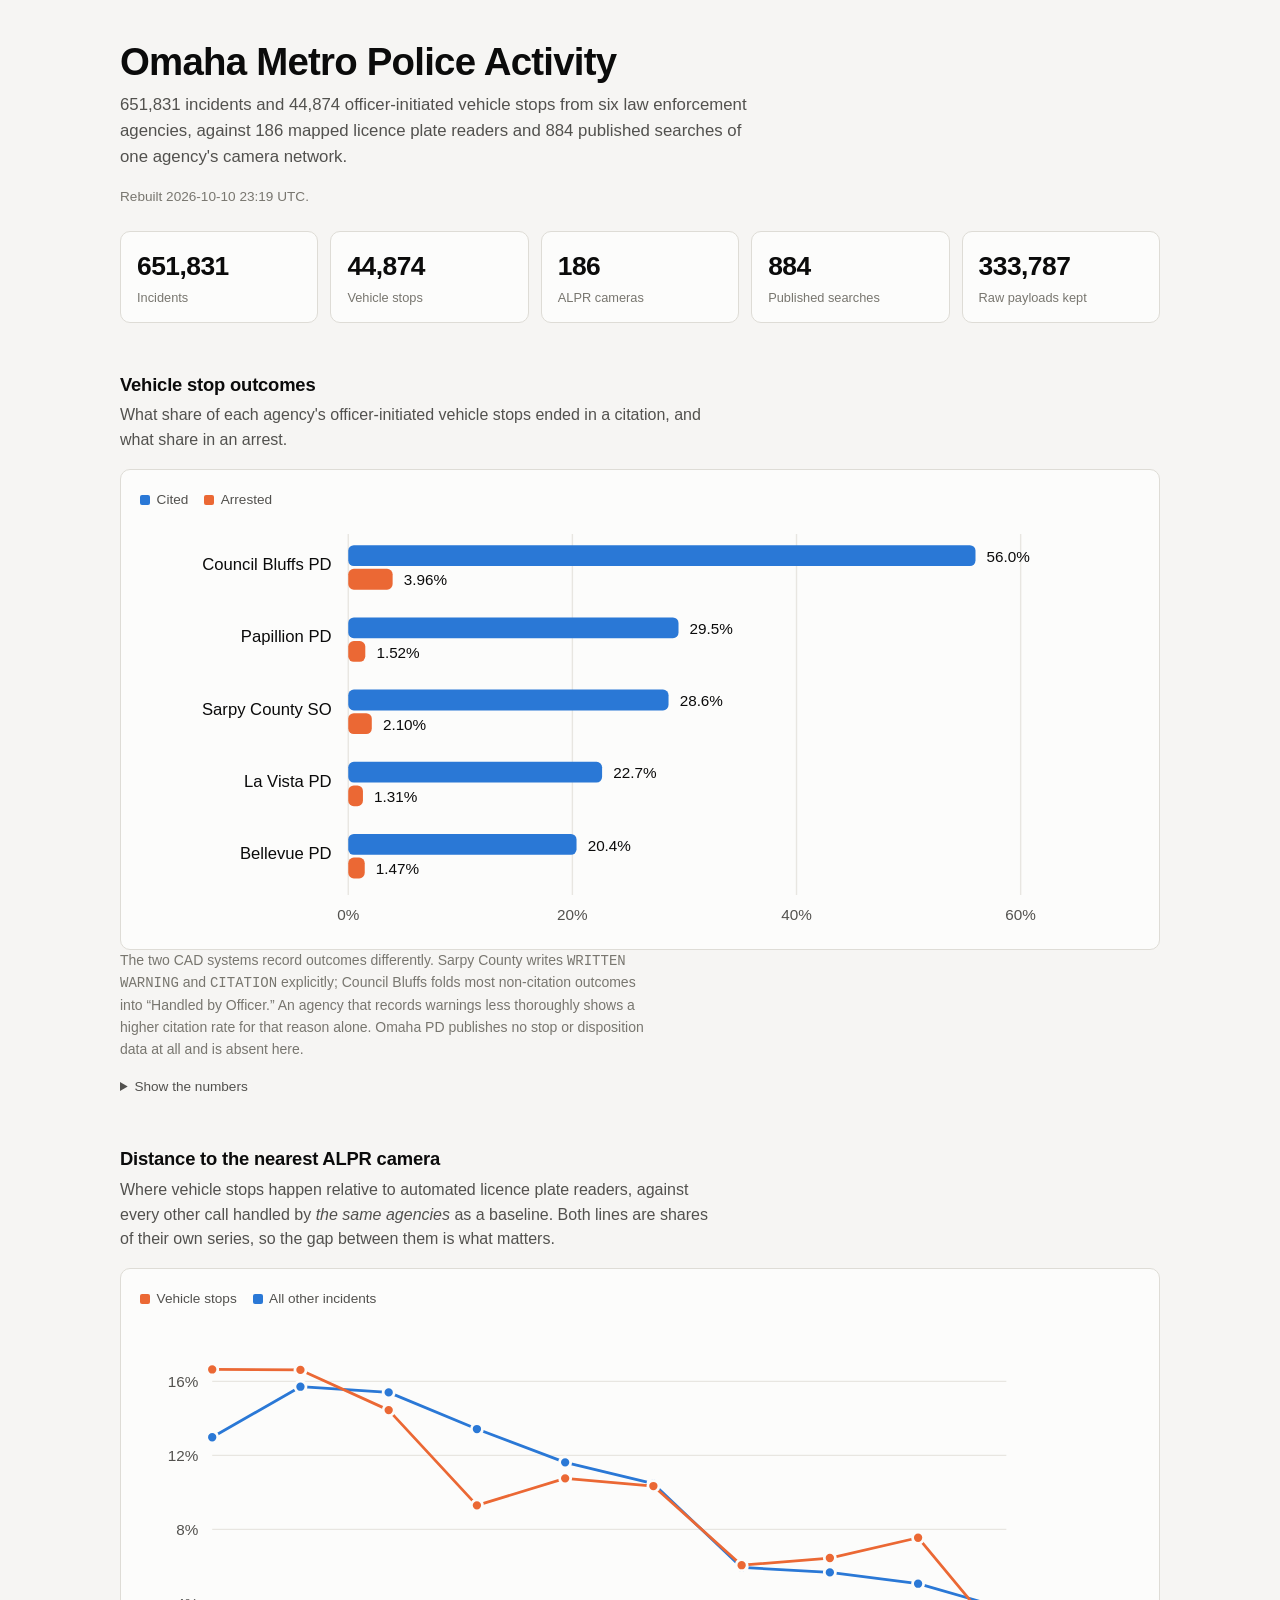
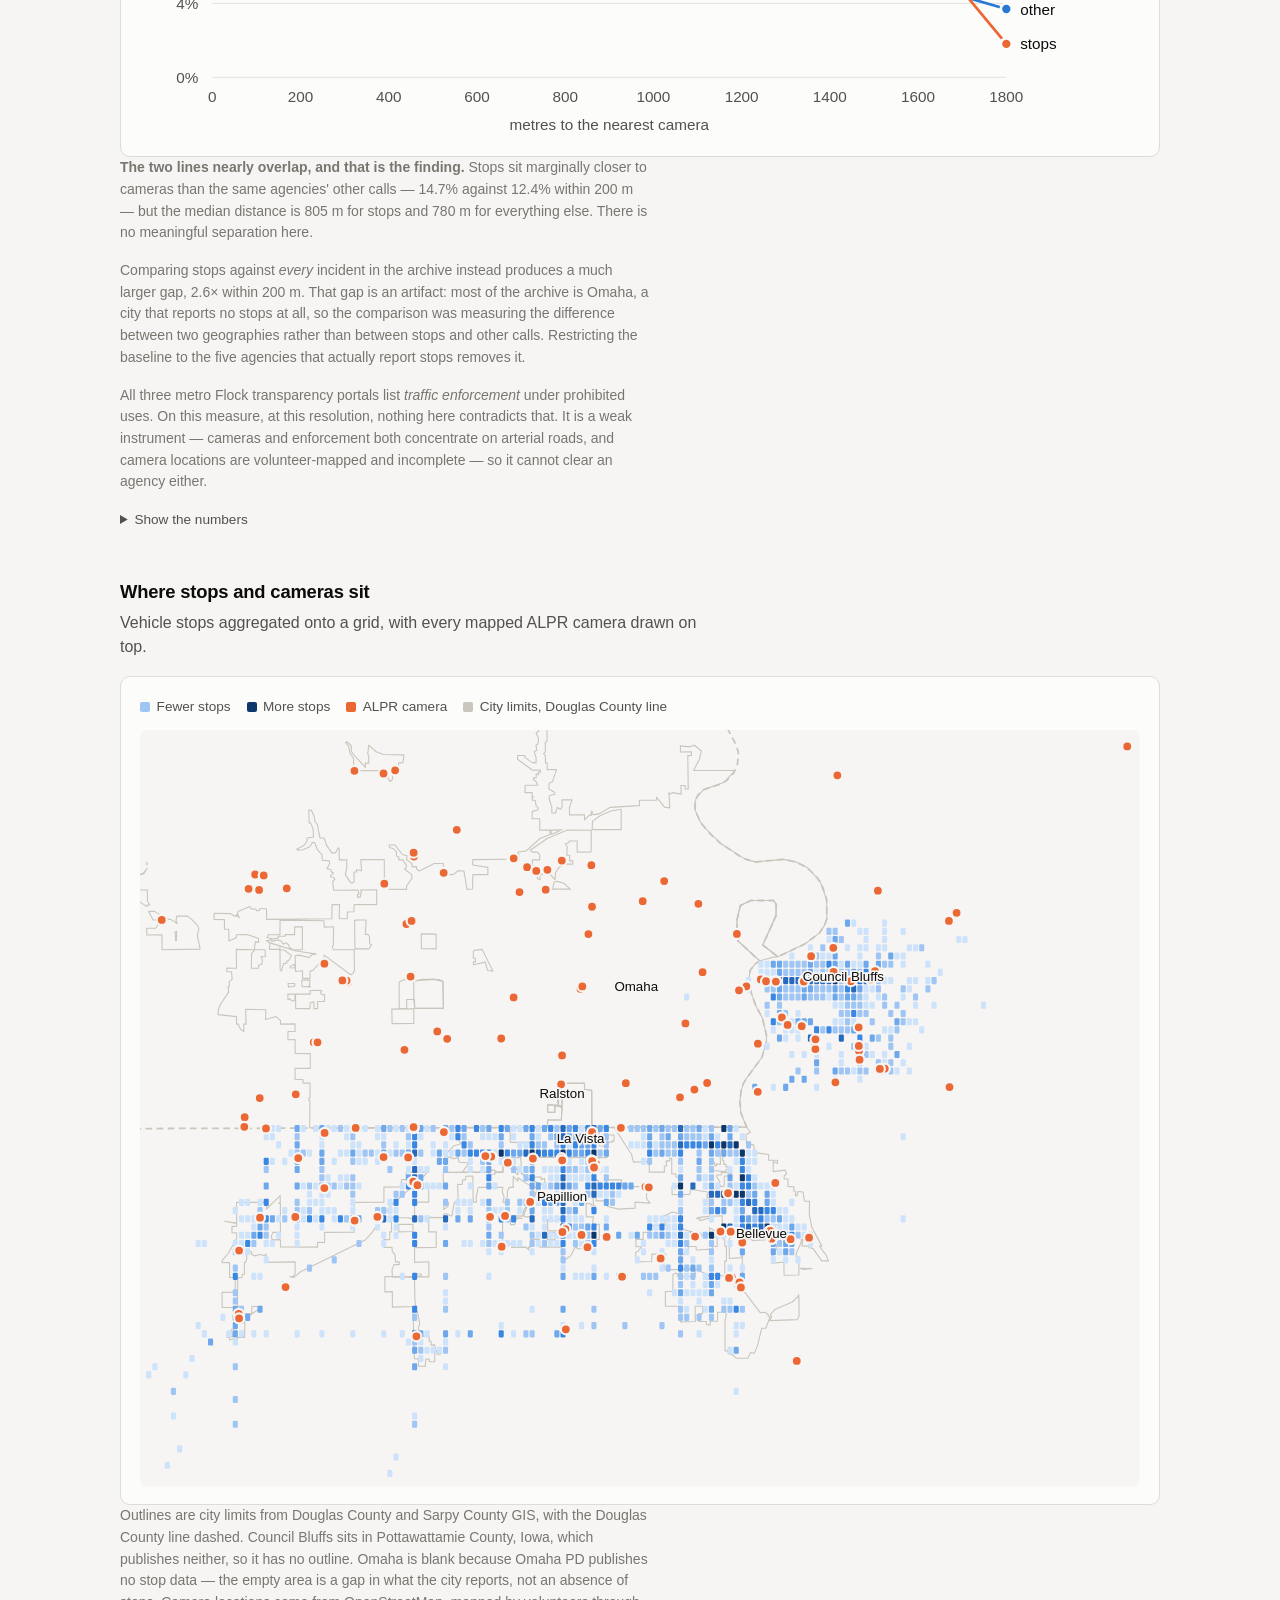
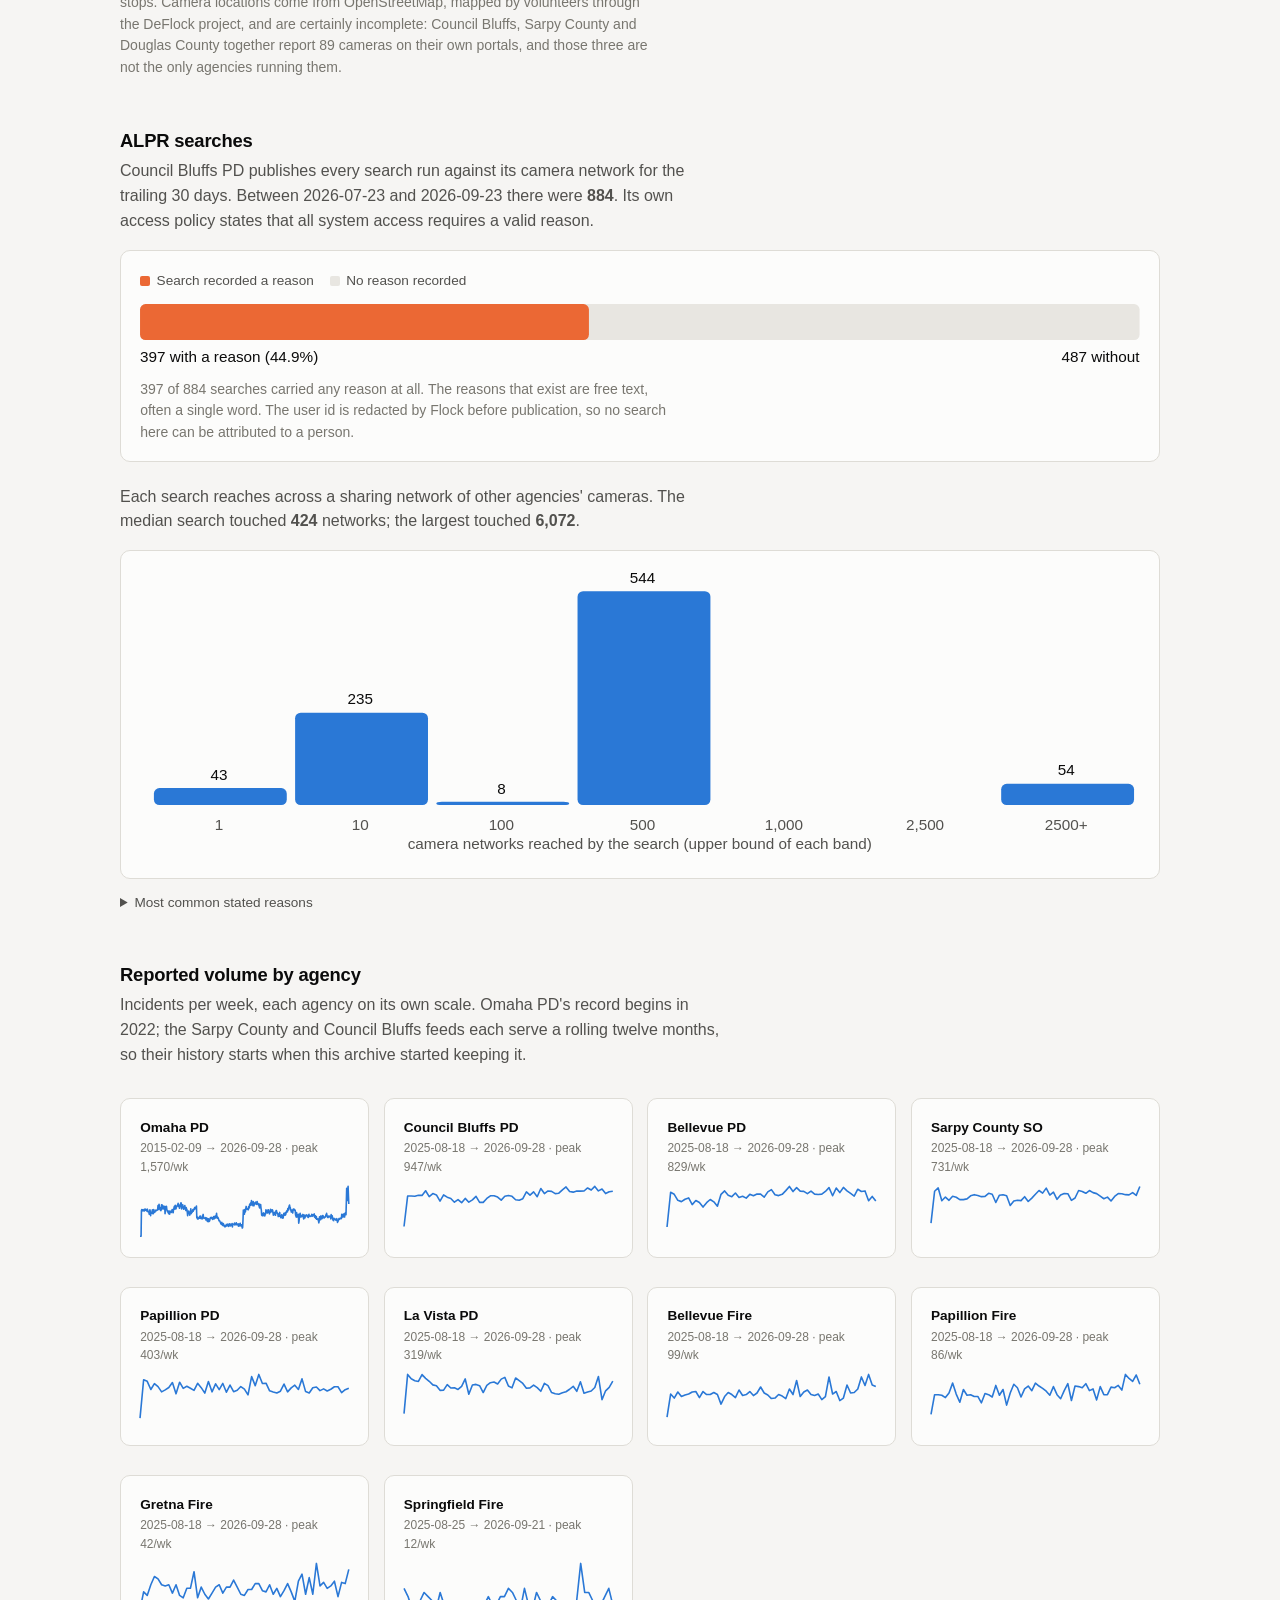
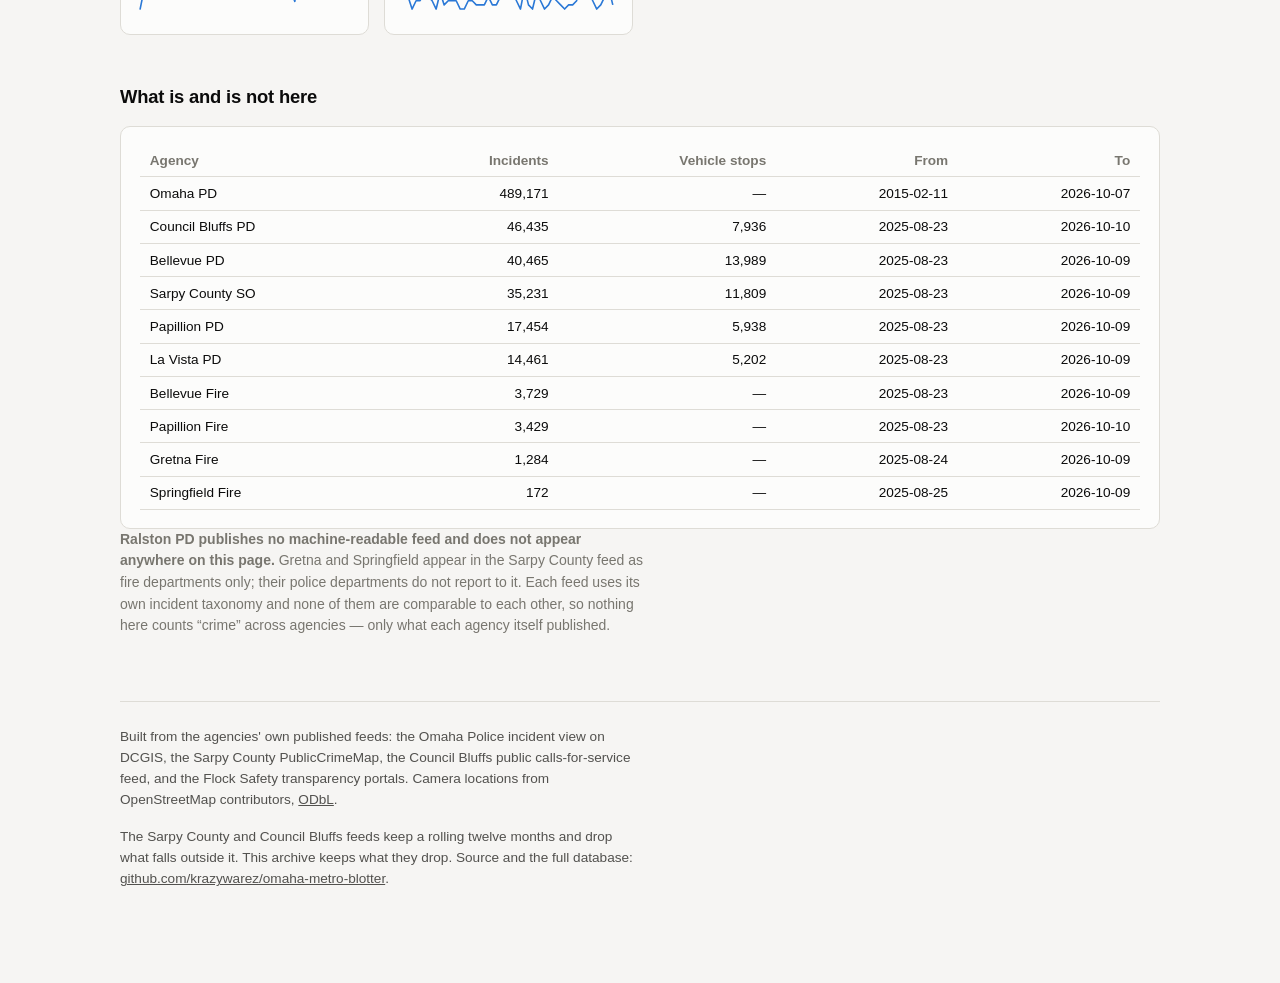
==== commit 74e0c8ce: "site 2026-10-10 23:19" ====
--- a/index.html
+++ b/index.html
@@ -157,7 +157,7 @@
 </div>
 
 <script>
-const DATA = {"totals":{"incidents":646659,"stops":44113,"cameras":179,"searches":884,"amendments":121,"raw":328597,"built":"2026-10-03 11:18 UTC"},"agencies":[{"agency":"Omaha PD","incidents":487162,"stops":0,"first":"2015-02-11","last":"2026-10-01"},{"agency":"Council Bluffs PD","incidents":45474,"stops":7797,"first":"2025-08-23","last":"2026-10-03"},{"agency":"Bellevue PD","incidents":39752,"stops":13740,"first":"2025-08-23","last":"2026-10-02"},{"agency":"Sarpy County SO","incidents":34460,"stops":11594,"first":"2025-08-23","last":"2026-10-02"},{"agency":"Papillion PD","incidents":17184,"stops":5863,"first":"2025-08-23","last":"2026-10-02"},{"agency":"La Vista PD","incidents":14214,"stops":5119,"first":"2025-08-23","last":"2026-10-02"},{"agency":"Bellevue Fire","incidents":3629,"stops":0,"first":"2025-08-23","last":"2026-10-03"},{"agency":"Papillion Fire","incidents":3357,"stops":0,"first":"2025-08-23","last":"2026-10-02"},{"agency":"Gretna Fire","incidents":1259,"stops":0,"first":"2025-08-24","last":"2026-10-02"},{"agency":"Springfield Fire","incidents":168,"stops":0,"first":"2025-08-25","last":"2026-09-27"}],"outcomes":[{"agency":"Council Bluffs PD","stops":7797,"cited":0.5596,"arrested":0.0398},{"agency":"Papillion PD","stops":5860,"cited":0.2954,"arrested":0.0154},{"agency":"Sarpy County SO","stops":11592,"cited":0.2857,"arrested":0.0211},{"agency":"La Vista PD","stops":5119,"cited":0.2276,"arrested":0.0131},{"agency":"Bellevue PD","stops":13732,"cited":0.2042,"arrested":0.0146}],"proximity":[{"m":0,"stops":0.15869,"other":0.12701},{"m":200,"stops":0.16469,"other":0.15583},{"m":400,"stops":0.14845,"other":0.15609},{"m":600,"stops":0.09131,"other":0.13438},{"m":800,"stops":0.11284,"other":0.11576},{"m":1000,"stops":0.10199,"other":0.10429},{"m":1200,"stops":0.06174,"other":0.0598},{"m":1400,"stops":0.06652,"other":0.05884},{"m":1600,"stops":0.07565,"other":0.05109},{"m":1800,"stops":0.01811,"other":0.0369}],"weekly":{"Bellevue Fire":{"weeks":["2025-08-18","2025-08-25","2025-09-01","2025-09-08","2025-09-15","2025-09-22","2025-09-29","2025-10-06","2025-10-13","2025-10-20","2025-10-27","2025-11-03","2025-11-10","2025-11-17","2025-11-24","2025-12-01","2025-12-08","2025-12-15","2025-12-22","2025-12-29","2026-01-05","2026-01-12","2026-01-19","2026-01-26","2026-02-02","2026-02-09","2026-02-16","2026-02-23","2026-03-02","2026-03-09","2026-03-16","2026-03-23","2026-03-30","2026-04-06","2026-04-13","2026-04-20","2026-04-27","2026-05-04","2026-05-11","2026-05-18","2026-05-25","2026-06-01","2026-06-08","2026-06-15","2026-06-22","2026-06-29","2026-07-06","2026-07-13","2026-07-20","2026-07-27","2026-08-03","2026-08-10","2026-08-17","2026-08-24","2026-08-31","2026-09-07","2026-09-14","2026-09-21"],"counts":[14,60,52,64,55,58,60,64,65,53,65,59,59,63,59,40,55,63,59,53,68,57,59,65,57,62,74,62,58,51,52,59,56,51,70,59,87,55,64,68,59,57,60,49,55,94,60,65,47,52,78,62,63,70,94,77,99,78]},"Bellevue PD":{"weeks":["2025-08-18","2025-08-25","2025-09-01","2025-09-08","2025-09-15","2025-09-22","2025-09-29","2025-10-06","2025-10-13","2025-10-20","2025-10-27","2025-11-03","2025-11-10","2025-11-17","2025-11-24","2025-12-01","2025-12-08","2025-12-15","2025-12-22","2025-12-29","2026-01-05","2026-01-12","2026-01-19","2026-01-26","2026-02-02","2026-02-09","2026-02-16","2026-02-23","2026-03-02","2026-03-09","2026-03-16","2026-03-23","2026-03-30","2026-04-06","2026-04-13","2026-04-20","2026-04-27","2026-05-04","2026-05-11","2026-05-18","2026-05-25","2026-06-01","2026-06-08","2026-06-15","2026-06-22","2026-06-29","2026-07-06","2026-07-13","2026-07-20","2026-07-27","2026-08-03","2026-08-10","2026-08-17","2026-08-24","2026-08-31","2026-09-07","2026-09-14","2026-09-21"],"counts":[154,731,698,597,576,616,638,526,594,561,485,558,611,572,499,697,754,683,659,719,646,666,634,697,673,704,701,651,739,776,690,676,697,759,829,744,809,751,747,708,751,701,694,701,745,809,674,802,726,812,756,713,669,782,745,754,592,663]},"Council Bluffs PD":{"weeks":["2025-08-18","2025-08-25","2025-09-01","2025-09-08","2025-09-15","2025-09-22","2025-09-29","2025-10-06","2025-10-13","2025-10-20","2025-10-27","2025-11-03","2025-11-10","2025-11-17","2025-11-24","2025-12-01","2025-12-08","2025-12-15","2025-12-22","2025-12-29","2026-01-05","2026-01-12","2026-01-19","2026-01-26","2026-02-02","2026-02-09","2026-02-16","2026-02-23","2026-03-02","2026-03-09","2026-03-16","2026-03-23","2026-03-30","2026-04-06","2026-04-13","2026-04-20","2026-04-27","2026-05-04","2026-05-11","2026-05-18","2026-05-25","2026-06-01","2026-06-08","2026-06-15","2026-06-22","2026-06-29","2026-07-06","2026-07-13","2026-07-20","2026-07-27","2026-08-03","2026-08-10","2026-08-17","2026-08-24","2026-08-31","2026-09-07","2026-09-14","2026-09-21"],"counts":[185,764,764,761,780,776,865,754,811,786,667,785,743,718,647,697,637,719,647,691,757,644,644,718,769,770,745,686,759,773,759,693,683,713,842,780,843,751,908,811,861,853,810,818,882,937,851,838,859,858,860,918,878,947,862,897,811,845]},"Gretna Fire":{"weeks":["2025-08-18","2025-08-25","2025-09-01","2025-09-08","2025-09-15","2025-09-22","2025-09-29","2025-10-06","2025-10-13","2025-10-20","2025-10-27","2025-11-03","2025-11-10","2025-11-17","2025-11-24","2025-12-01","2025-12-08","2025-12-15","2025-12-22","2025-12-29","2026-01-05","2026-01-12","2026-01-19","2026-01-26","2026-02-02","2026-02-09","2026-02-16","2026-02-23","2026-03-02","2026-03-09","2026-03-16","2026-03-23","2026-03-30","2026-04-06","2026-04-13","2026-04-20","2026-04-27","2026-05-04","2026-05-11","2026-05-18","2026-05-25","2026-06-01","2026-06-08","2026-06-15","2026-06-22","2026-06-29","2026-07-06","2026-07-13","2026-07-20","2026-07-27","2026-08-03","2026-08-10","2026-08-17","2026-08-24","2026-08-31","2026-09-07","2026-09-14","2026-09-21"],"counts":[3,18,15,24,31,29,24,23,24,17,24,15,13,21,21,35,13,22,16,12,17,22,24,17,22,22,28,22,16,15,20,20,25,25,19,18,24,16,21,14,19,25,18,10,27,33,16,30,16,42,23,26,21,23,27,14,26,25]},"La Vista PD":{"weeks":["2025-08-18","2025-08-25","2025-09-01","2025-09-08","2025-09-15","2025-09-22","2025-09-29","2025-10-06","2025-10-13","2025-10-20","2025-10-27","2025-11-03","2025-11-10","2025-11-17","2025-11-24","2025-12-01","2025-12-08","2025-12-15","2025-12-22","2025-12-29","2026-01-05","2026-01-12","2026-01-19","2026-01-26","2026-02-02","2026-02-09","2026-02-16","2026-02-23","2026-03-02","2026-03-09","2026-03-16","2026-03-23","2026-03-30","2026-04-06","2026-04-13","2026-04-20","2026-04-27","2026-05-04","2026-05-11","2026-05-18","2026-05-25","2026-06-01","2026-06-08","2026-06-15","2026-06-22","2026-06-29","2026-07-06","2026-07-13","2026-07-20","2026-07-27","2026-08-03","2026-08-10","2026-08-17","2026-08-24","2026-08-31","2026-09-07","2026-09-14","2026-09-21"],"counts":[68,319,291,279,274,318,294,275,252,246,217,218,254,232,234,223,243,290,192,251,255,247,203,249,266,270,258,289,300,245,233,296,279,261,230,233,251,234,211,262,247,203,195,192,201,208,224,243,211,272,199,206,213,235,306,157,214,236]},"Omaha PD":{"weeks":["2015-02-09","2015-04-06","2015-05-11","2015-06-15","2015-06-22","2015-06-29","2015-07-06","2015-07-13","2015-07-20","2015-07-27","2015-08-03","2015-08-10","2015-08-17","2015-08-24","2015-08-31","2015-09-07","2015-09-14","2015-09-21","2015-09-28","2015-10-05","2015-10-12","2015-10-19","2015-10-26","2015-11-02","2015-11-09","2015-11-16","2015-11-23","2015-11-30","2015-12-07","2015-12-14","2015-12-21","2015-12-28","2016-01-04","2016-01-11","2016-01-18","2016-01-25","2016-02-01","2016-02-08","2016-02-15","2016-02-22","2016-02-29","2016-03-07","2016-03-14","2016-03-21","2016-03-28","2016-04-04","2016-04-11","2016-04-18","2016-04-25","2016-05-02","2016-05-09","2016-05-16","2016-05-23","2016-05-30","2016-06-06","2016-06-13","2016-06-20","2016-06-27","2016-07-04","2016-07-11","2016-07-18","2016-07-25","2016-08-01","2016-08-08","2016-08-15","2016-08-22","2016-08-29","2016-09-05","2016-09-12","2016-09-19","2016-09-26","2016-10-03","2016-10-10","2016-10-17","2016-10-24","2016-10-31","2016-11-07","2016-11-14","2016-11-21","2016-11-28","2016-12-05","2016-12-12","2016-12-19","2016-12-26","2017-01-02","2017-01-09","2017-01-16","2017-01-23","2017-01-30","2017-02-06","2017-02-13","2017-02-20","2017-02-27","2017-03-06","2017-03-13","2017-03-20","2017-03-27","2017-04-03","2017-04-10","2017-04-17","2017-04-24","2017-05-01","2017-05-08","2017-05-15","2017-05-22","2017-05-29","2017-06-05","2017-06-12","2017-06-19","2017-06-26","2017-07-03","2017-07-10","2017-07-17","2017-07-24","2017-07-31","2017-08-07","2017-08-14","2017-08-21","2017-08-28","2017-09-04","2017-09-11","2017-09-18","2017-09-25","2017-10-02","2017-10-09","2017-10-16","2017-10-23","2017-10-30","2017-11-06","2017-11-13","2017-11-20","2017-11-27","2017-12-04","2017-12-11","2017-12-18","2017-12-25","2018-01-01","2018-01-08","2018-01-15","2018-01-22","2018-01-29","2018-02-05","2018-02-12","2018-02-19","2018-02-26","2018-03-05","2018-03-12","2018-03-19","2018-03-26","2018-04-02","2018-04-09","2018-04-16","2018-04-23","2018-04-30","2018-05-07","2018-05-14","2018-05-21","2018-05-28","2018-06-04","2018-06-11","2018-06-18","2018-06-25","2018-07-02","2018-07-09","2018-07-16","2018-07-23","2018-07-30","2018-08-06","2018-08-13","2018-08-20","2018-08-27","2018-09-03","2018-09-10","2018-09-17","2018-09-24","2018-10-01","2018-10-08","2018-10-15","2018-10-22","2018-10-29","2018-11-05","2018-11-12","2018-11-19","2018-11-26","2018-12-03","2018-12-10","2018-12-17","2018-12-24","2018-12-31","2019-01-07","2019-01-14","2019-01-21","2019-01-28","2019-02-04","2019-02-11","2019-02-18","2019-02-25","2019-03-04","2019-03-11","2019-03-18","2019-03-25","2019-04-01","2019-04-08","2019-04-15","2019-04-22","2019-04-29","2019-05-06","2019-05-13","2019-05-20","2019-05-27","2019-06-03","2019-06-10","2019-06-17","2019-06-24","2019-07-01","2019-07-08","2019-07-15","2019-07-22","2019-07-29","2019-08-05","2019-08-12","2019-08-19","2019-08-26","2019-09-02","2019-09-09","2019-09-16","2019-09-23","2019-09-30","2019-10-07","2019-10-14","2019-10-21","2019-10-28","2019-11-04","2019-11-11","2019-11-18","2019-11-25","2019-12-02","2019-12-09","2019-12-16","2019-12-23","2019-12-30","2020-01-06","2020-01-13","2020-01-20","2020-01-27","2020-02-03","2020-02-10","2020-02-17","2020-02-24","2020-03-02","2020-03-09","2020-03-16","2020-03-23","2020-03-30","2020-04-06","2020-04-13","2020-04-20","2020-04-27","2020-05-04","2020-05-11","2020-05-18","2020-05-25","2020-06-01","2020-06-08","2020-06-15","2020-06-22","2020-06-29","2020-07-06","2020-07-13","2020-07-20","2020-07-27","2020-08-03","2020-08-10","2020-08-17","2020-08-24","2020-08-31","2020-09-07","2020-09-14","2020-09-21","2020-09-28","2020-10-05","2020-10-12","2020-10-19","2020-10-26","2020-11-02","2020-11-09","2020-11-16","2020-11-23","2020-11-30","2020-12-07","2020-12-14","2020-12-21","2020-12-28","2021-01-04","2021-01-11","2021-01-18","2021-01-25","2021-02-01","2021-02-08","2021-02-15","2021-02-22","2021-03-01","2021-03-08","2021-03-15","2021-03-22","2021-03-29","2021-04-05","2021-04-12","2021-04-19","2021-04-26","2021-05-03","2021-05-10","2021-05-17","2021-05-24","2021-05-31","2021-06-07","2021-06-14","2021-06-21","2021-06-28","2021-07-05","2021-07-12","2021-07-19","2021-07-26","2021-08-02","2021-08-09","2021-08-16","2021-08-23","2021-08-30","2021-09-06","2021-09-13","2021-09-20","2021-09-27","2021-10-04","2021-10-11","2021-10-18","2021-10-25","2021-11-01","2021-11-08","2021-11-15","2021-11-22","2021-11-29","2021-12-06","2021-12-13","2021-12-20","2021-12-27","2022-01-03","2022-01-10","2022-01-17","2022-01-24","2022-01-31","2022-02-07","2022-02-14","2022-02-21","2022-02-28","2022-03-07","2022-03-14","2022-03-21","2022-03-28","2022-04-04","2022-04-11","2022-04-18","2022-04-25","2022-05-02","2022-05-09","2022-05-16","2022-05-23","2022-05-30","2022-06-06","2022-06-13","2022-06-20","2022-06-27","2022-07-04","2022-07-11","2022-07-18","2022-07-25","2022-08-01","2022-08-08","2022-08-15","2022-08-22","2022-08-29","2022-09-05","2022-09-12","2022-09-19","2022-09-26","2022-10-03","2022-10-10","2022-10-17","2022-10-24","2022-10-31","2022-11-07","2022-11-14","2022-11-21","2022-11-28","2022-12-05","2022-12-12","2022-12-19","2022-12-26","2023-01-02","2023-01-09","2023-01-16","2023-01-23","2023-01-30","2023-02-06","2023-02-13","2023-02-20","2023-02-27","2023-03-06","2023-03-13","2023-03-20","2023-03-27","2023-04-03","2023-04-10","2023-04-17","2023-04-24","2023-05-01","2023-05-08","2023-05-15","2023-05-22","2023-05-29","2023-06-05","2023-06-12","2023-06-19","2023-06-26","2023-07-03","2023-07-10","2023-07-17","2023-07-24","2023-07-31","2023-08-07","2023-08-14","2023-08-21","2023-08-28","2023-09-04","2023-09-11","2023-09-18","2023-09-25","2023-10-02","2023-10-09","2023-10-16","2023-10-23","2023-10-30","2023-11-06","2023-11-13","2023-11-20","2023-11-27","2023-12-04","2023-12-11","2023-12-18","2023-12-25","2024-01-01","2024-01-08","2024-01-15","2024-01-22","2024-01-29","2024-02-05","2024-02-12","2024-02-19","2024-02-26","2024-03-04","2024-03-11","2024-03-18","2024-03-25","2024-04-01","2024-04-08","2024-04-15","2024-04-22","2024-04-29","2024-05-06","2024-05-13","2024-05-20","2024-05-27","2024-06-03","2024-06-10","2024-06-17","2024-06-24","2024-07-01","2024-07-08","2024-07-15","2024-07-22","2024-07-29","2024-08-05","2024-08-12","2024-08-19","2024-08-26","2024-09-02","2024-09-09","2024-09-16","2024-09-23","2024-09-30","2024-10-07","2024-10-14","2024-10-21","2024-10-28","2024-11-04","2024-11-11","2024-11-18","2024-11-25","2024-12-02","2024-12-09","2024-12-16","2024-12-23","2024-12-30","2025-01-06","2025-01-13","2025-01-20","2025-01-27","2025-02-03","2025-02-10","2025-02-17","2025-02-24","2025-03-03","2025-03-10","2025-03-17","2025-03-24","2025-03-31","2025-04-07","2025-04-14","2025-04-21","2025-04-28","2025-05-05","2025-05-12","2025-05-19","2025-05-26","2025-06-02","2025-06-09","2025-06-16","2025-06-23","2025-06-30","2025-07-07","2025-07-14","2025-07-21","2025-07-28","2025-08-04","2025-08-11","2025-08-18","2025-08-25","2025-09-01","2025-09-08","2025-09-15","2025-09-22","2025-09-29","2025-10-06","2025-10-13","2025-10-20","2025-10-27","2025-11-03","2025-11-10","2025-11-17","2025-11-24","2025-12-01","2025-12-08","2025-12-15","2025-12-22","2025-12-29","2026-01-05","2026-01-12","2026-01-19","2026-01-26","2026-02-02","2026-02-09","2026-02-16","2026-02-23","2026-03-02","2026-03-09","2026-03-16","2026-03-23","2026-03-30","2026-04-06","2026-04-13","2026-04-20","2026-04-27","2026-05-04","2026-05-11","2026-05-18","2026-05-25","2026-06-01","2026-06-08","2026-06-15","2026-06-22","2026-06-29","2026-07-06","2026-07-13","2026-07-20","2026-07-27","2026-08-03","2026-08-10","2026-08-17","2026-08-24","2026-08-31","2026-09-07","2026-09-14","2026-09-21"],"counts":[1,1,2,2,807,842,794,830,827,807,821,842,794,807,859,826,847,822,837,795,807,853,777,790,770,770,693,757,834,789,649,757,740,731,756,831,711,751,714,839,768,757,759,788,794,825,814,808,824,822,839,963,902,844,1004,918,896,904,822,805,844,989,849,983,939,917,869,947,856,887,939,713,846,858,944,938,841,810,767,767,792,710,716,793,693,776,752,780,795,749,784,841,789,807,740,848,871,929,951,849,971,916,865,943,925,941,970,994,1036,995,934,952,880,980,935,1019,1056,1034,857,957,937,993,903,887,852,876,932,967,890,849,811,900,864,837,756,648,722,739,795,747,761,666,734,720,866,713,743,772,760,801,840,790,838,858,842,908,910,895,890,862,953,579,615,545,587,545,567,579,568,626,624,561,637,582,586,559,544,557,643,687,583,595,560,570,565,570,583,511,559,574,533,466,472,547,551,460,468,477,513,569,581,591,594,563,578,585,529,592,570,620,548,569,581,635,574,638,636,723,621,569,606,584,561,532,489,491,484,451,441,400,380,430,435,356,395,338,402,366,343,311,338,293,320,341,316,372,330,331,332,386,352,309,350,334,393,359,325,377,337,354,355,399,294,382,364,372,381,366,414,356,363,394,396,424,360,382,360,364,387,317,381,324,339,378,409,328,360,325,358,317,258,280,521,822,771,751,694,842,759,781,868,939,893,859,850,859,835,833,938,885,901,1012,1017,974,1056,976,1126,1037,1044,1057,964,1091,1064,961,1024,1020,1045,1050,1074,1022,1004,1020,1096,1044,1008,1004,984,1023,933,893,1002,962,997,888,824,665,700,645,691,720,733,693,641,711,645,718,701,836,774,774,786,731,751,833,835,787,753,703,764,740,850,771,791,826,774,831,819,745,661,734,687,738,711,759,659,744,810,803,732,739,714,692,620,658,711,630,750,626,645,585,613,603,679,573,577,570,575,681,719,720,703,657,732,680,732,778,794,793,758,862,845,826,911,955,983,914,905,825,819,763,822,758,768,724,837,846,845,830,845,814,810,670,635,601,743,650,606,647,632,688,413,480,614,675,719,636,603,628,617,655,652,615,679,627,541,665,661,572,654,605,653,660,639,667,645,638,601,592,663,689,622,639,629,624,637,638,636,690,626,633,669,644,672,668,702,601,613,641,558,569,621,532,551,529,533,541,480,422,480,609,569,547,518,635,597,600,552,574,650,642,608,593,573,598,593,599,614,672,656,715,660,622,591,586,622,634,634,609,620,608,628,544,674,578,600,640,566,508,491,489,561,534,548,540,533,511,499,511,549,498,433,486,475,504,546,527,534,554,546,565,558,552,664,589,642,664,591,683,590,671,578,680,689,708,650,1010,1463,1224,1108,1426,1492,1119]},"Papillion Fire":{"weeks":["2025-08-18","2025-08-25","2025-09-01","2025-09-08","2025-09-15","2025-09-22","2025-09-29","2025-10-06","2025-10-13","2025-10-20","2025-10-27","2025-11-03","2025-11-10","2025-11-17","2025-11-24","2025-12-01","2025-12-08","2025-12-15","2025-12-22","2025-12-29","2026-01-05","2026-01-12","2026-01-19","2026-01-26","2026-02-02","2026-02-09","2026-02-16","2026-02-23","2026-03-02","2026-03-09","2026-03-16","2026-03-23","2026-03-30","2026-04-06","2026-04-13","2026-04-20","2026-04-27","2026-05-04","2026-05-11","2026-05-18","2026-05-25","2026-06-01","2026-06-08","2026-06-15","2026-06-22","2026-06-29","2026-07-06","2026-07-13","2026-07-20","2026-07-27","2026-08-03","2026-08-10","2026-08-17","2026-08-24","2026-08-31","2026-09-07","2026-09-14","2026-09-21"],"counts":[17,51,51,50,46,54,71,52,38,60,50,51,48,48,37,53,51,47,67,50,60,33,54,69,63,47,61,66,58,71,66,62,57,50,65,51,44,58,70,41,66,65,63,70,58,61,42,65,51,51,64,63,67,59,86,79,74,85]},"Papillion PD":{"weeks":["2025-08-18","2025-08-25","2025-09-01","2025-09-08","2025-09-15","2025-09-22","2025-09-29","2025-10-06","2025-10-13","2025-10-20","2025-10-27","2025-11-03","2025-11-10","2025-11-17","2025-11-24","2025-12-01","2025-12-08","2025-12-15","2025-12-22","2025-12-29","2026-01-05","2026-01-12","2026-01-19","2026-01-26","2026-02-02","2026-02-09","2026-02-16","2026-02-23","2026-03-02","2026-03-09","2026-03-16","2026-03-23","2026-03-30","2026-04-06","2026-04-13","2026-04-20","2026-04-27","2026-05-04","2026-05-11","2026-05-18","2026-05-25","2026-06-01","2026-06-08","2026-06-15","2026-06-22","2026-06-29","2026-07-06","2026-07-13","2026-07-20","2026-07-27","2026-08-03","2026-08-10","2026-08-17","2026-08-24","2026-08-31","2026-09-07","2026-09-14","2026-09-21"],"counts":[49,360,347,281,329,304,262,278,297,337,246,340,290,307,291,274,331,296,252,345,262,327,280,330,259,317,263,275,305,284,237,385,312,403,330,332,270,261,253,267,325,262,294,316,281,367,264,253,295,301,272,286,269,283,303,303,255,279]},"Sarpy County SO":{"weeks":["2025-08-18","2025-08-25","2025-09-01","2025-09-08","2025-09-15","2025-09-22","2025-09-29","2025-10-06","2025-10-13","2025-10-20","2025-10-27","2025-11-03","2025-11-10","2025-11-17","2025-11-24","2025-12-01","2025-12-08","2025-12-15","2025-12-22","2025-12-29","2026-01-05","2026-01-12","2026-01-19","2026-01-26","2026-02-02","2026-02-09","2026-02-16","2026-02-23","2026-03-02","2026-03-09","2026-03-16","2026-03-23","2026-03-30","2026-04-06","2026-04-13","2026-04-20","2026-04-27","2026-05-04","2026-05-11","2026-05-18","2026-05-25","2026-06-01","2026-06-08","2026-06-15","2026-06-22","2026-06-29","2026-07-06","2026-07-13","2026-07-20","2026-07-27","2026-08-03","2026-08-10","2026-08-17","2026-08-24","2026-08-31","2026-09-07","2026-09-14","2026-09-21"],"counts":[191,660,709,521,575,527,587,572,537,537,548,593,610,597,581,584,630,616,495,602,609,594,452,518,529,523,580,510,560,616,671,633,706,605,647,542,606,628,624,526,561,671,657,630,671,640,625,588,550,574,518,584,625,623,610,607,641,599]},"Springfield Fire":{"weeks":["2025-08-25","2025-09-01","2025-09-08","2025-09-15","2025-09-22","2025-09-29","2025-10-06","2025-10-13","2025-10-20","2025-10-27","2025-11-03","2025-11-10","2025-11-17","2025-11-24","2025-12-01","2025-12-08","2025-12-15","2025-12-22","2025-12-29","2026-01-19","2026-01-26","2026-02-02","2026-02-09","2026-02-16","2026-02-23","2026-03-02","2026-03-09","2026-03-16","2026-03-23","2026-03-30","2026-04-13","2026-04-27","2026-05-04","2026-05-11","2026-05-18","2026-05-25","2026-06-01","2026-06-08","2026-06-15","2026-06-22","2026-06-29","2026-07-06","2026-07-13","2026-07-20","2026-07-27","2026-08-03","2026-08-10","2026-08-17","2026-08-24","2026-08-31","2026-09-07","2026-09-14"],"counts":[6,4,1,3,3,5,4,3,1,5,2,3,3,3,1,1,3,3,2,2,2,4,2,2,4,4,6,5,3,1,6,2,1,5,3,1,2,4,3,2,1,2,2,3,12,5,5,3,1,2,4,6]}},"map":{"cell":0.004,"boundaries":[{"name":"Douglas County","kind":"county","rings":[[[-95.9056,41.3006],[-95.9062,41.3013],[-95.9209,41.3013],[-95.9277,41.2988],[-95.9298,41.2921],[-95.9299,41.2852],[-95.9291,41.2815],[-95.9152,41.2719],[-95.918,41.2705],[-95.9214,41.2672],[-95.9222,41.2626],[-95.9205,41.256],[-95.9178,41.2502],[-95.9134,41.244],[-95.9108,41.2358],[-95.9108,41.2325],[-95.9137,41.225],[-95.9236,41.2148],[-95.9258,41.212],[-95.9272,41.2085],[-95.928,41.2035],[-95.9273,41.1978],[-95.9236,41.191],[-96.3279,41.1902],[-96.3325,41.1956],[-96.3365,41.1979],[-96.3462,41.2018],[-96.3526,41.2057],[-96.3615,41.2195],[-96.3655,41.2355],[-96.3571,41.249],[-96.3508,41.2563],[-96.3497,41.2622],[-96.3506,41.2652],[-96.3606,41.2804],[-96.3671,41.2885],[-96.3753,41.2958],[-96.3808,41.2979],[-96.3905,41.3032],[-96.3986,41.3091],[-96.4026,41.3099],[-96.4092,41.3163],[-96.4086,41.3223],[-96.4069,41.3274],[-96.4074,41.3366],[-96.4138,41.3537],[-96.4214,41.3641],[-96.4256,41.3665],[-96.4396,41.3701],[-96.4584,41.3795],[-96.471,41.3932],[-95.9375,41.3931],[-95.9377,41.3906],[-95.936,41.385],[-95.9305,41.3772],[-95.929,41.3735],[-95.9295,41.3678],[-95.9321,41.3633],[-95.9363,41.3599],[-95.9402,41.358],[-95.9514,41.3553],[-95.9546,41.353],[-95.9567,41.3504],[-95.957,41.3454],[-95.9533,41.3392],[-95.9465,41.3332],[-95.9406,41.3292],[-95.9261,41.3218],[-95.9179,41.3201],[-95.8997,41.3213],[-95.8919,41.3201],[-95.8848,41.3175],[-95.8781,41.3126],[-95.8745,41.308],[-95.8719,41.3018],[-95.8717,41.2925],[-95.8732,41.2892],[-95.8766,41.2854],[-95.8857,41.2802],[-95.9034,41.2739],[-95.9132,41.2796],[-95.9046,41.2939],[-95.9045,41.2994],[-95.9056,41.3006]]]},{"name":"Valley","kind":"city","rings":[[[-96.3486,41.3348],[-96.3404,41.3354],[-96.3487,41.3354],[-96.3487,41.3388],[-96.3495,41.3388],[-96.3491,41.3354],[-96.3545,41.3354],[-96.3584,41.3382],[-96.3584,41.3355],[-96.3682,41.3355],[-96.3682,41.3317],[-96.3711,41.3317],[-96.3874,41.3411],[-96.3874,41.3354],[-96.3793,41.3353],[-96.3776,41.3344],[-96.3776,41.321],[-96.396,41.3211],[-96.3961,41.3196],[-96.3946,41.3185],[-96.3954,41.3175],[-96.3937,41.3158],[-96.3941,41.3154],[-96.386,41.3096],[-96.3885,41.3079],[-96.3831,41.3041],[-96.386,41.3012],[-96.3795,41.2982],[-96.3744,41.3028],[-96.3536,41.3126],[-96.3536,41.3046],[-96.3489,41.3044],[-96.3489,41.3037],[-96.3512,41.3037],[-96.3512,41.3026],[-96.3405,41.3027],[-96.3408,41.2917],[-96.3307,41.2917],[-96.3307,41.2955],[-96.326,41.2955],[-96.3258,41.3051],[-96.3115,41.2983],[-96.3115,41.2991],[-96.3095,41.2991],[-96.3112,41.3009],[-96.3112,41.3064],[-96.3186,41.3064],[-96.3186,41.3099],[-96.321,41.3099],[-96.321,41.3125],[-96.3136,41.3143],[-96.3113,41.317],[-96.314,41.3145],[-96.321,41.313],[-96.321,41.3136],[-96.3221,41.3136],[-96.3221,41.3148],[-96.3195,41.315],[-96.3195,41.3199],[-96.321,41.3199],[-96.321,41.3209],[-96.3295,41.3209],[-96.3294,41.3193],[-96.3308,41.3193],[-96.3308,41.3158],[-96.3379,41.3162],[-96.3371,41.3151],[-96.3394,41.3154],[-96.3394,41.3147],[-96.3403,41.3147],[-96.3403,41.3209],[-96.3374,41.3211],[-96.3403,41.3234],[-96.3403,41.328],[-96.3449,41.328],[-96.3473,41.3299],[-96.3483,41.3317],[-96.3486,41.3348]],[[-96.3491,41.3353],[-96.3502,41.3334],[-96.3543,41.3353],[-96.3491,41.3353]],[[-96.3113,41.3187],[-96.3116,41.3199],[-96.3116,41.3187],[-96.3113,41.3187]]]},{"name":"Boys Town","kind":"city","rings":[[[-96.1389,41.2531],[-96.1383,41.2488],[-96.1197,41.2488],[-96.1201,41.2619],[-96.1262,41.263],[-96.139,41.2621],[-96.1389,41.2531]]]},{"name":"Carter Lake, Iowa","kind":"city","rings":[[[-95.9064,41.2737],[-95.9034,41.2739],[-95.9132,41.2796],[-95.9046,41.2939],[-95.9045,41.2994],[-95.9062,41.3013],[-95.9209,41.3013],[-95.9277,41.2988],[-95.9298,41.2921],[-95.9299,41.2852],[-95.9291,41.2815],[-95.9152,41.2719],[-95.9064,41.2737]]]},{"name":"Omaha","kind":"city","rings":[[[-96.2157,41.2375],[-96.2203,41.2375],[-96.2203,41.2335],[-96.2157,41.2336],[-96.2156,41.2268],[-96.2059,41.2267],[-96.2059,41.2195],[-96.2157,41.2195],[-96.2157,41.2141],[-96.2106,41.2141],[-96.2106,41.2124],[-96.206,41.2124],[-96.206,41.2052],[-96.2067,41.2052],[-96.2067,41.2038],[-96.2061,41.2038],[-96.2062,41.1906],[-96.0524,41.1908],[-96.0524,41.1944],[-96.0435,41.1944],[-96.043,41.2006],[-96.0477,41.2014],[-96.0477,41.1981],[-96.0523,41.1981],[-96.0523,41.2018],[-96.0455,41.2016],[-96.046,41.2052],[-96.0453,41.2052],[-96.0453,41.2016],[-96.043,41.2009],[-96.043,41.2123],[-96.0314,41.2124],[-96.0285,41.2124],[-96.0285,41.2094],[-96.0238,41.2089],[-96.0237,41.1907],[-95.9236,41.191],[-95.9273,41.1978],[-95.928,41.2035],[-95.9272,41.2085],[-95.9258,41.212],[-95.9236,41.2148],[-95.9137,41.225],[-95.9108,41.2325],[-95.9108,41.2358],[-95.9134,41.244],[-95.9178,41.2502],[-95.9205,41.256],[-95.9222,41.2626],[-95.9214,41.2672],[-95.918,41.2705],[-95.9152,41.2719],[-95.9291,41.2815],[-95.9299,41.2852],[-95.9298,41.2921],[-95.9277,41.2988],[-95.9209,41.3013],[-95.9062,41.3013],[-95.9045,41.2994],[-95.9046,41.2939],[-95.9132,41.2796],[-95.9034,41.2739],[-95.8857,41.2802],[-95.8766,41.2854],[-95.8732,41.2892],[-95.8717,41.2925],[-95.8719,41.3018],[-95.8762,41.3108],[-95.8848,41.3175],[-95.8919,41.3201],[-95.8997,41.3213],[-95.9179,41.3201],[-95.924,41.3212],[-95.9406,41.3292],[-95.951,41.337],[-95.9533,41.3392],[-95.957,41.3454],[-95.9572,41.3486],[-95.9561,41.3515],[-95.9514,41.3553],[-95.9381,41.3589],[-95.9311,41.3646],[-95.9579,41.3646],[-95.9543,41.3698],[-95.9529,41.3741],[-95.9573,41.3769],[-95.9608,41.3761],[-95.9665,41.3766],[-95.9664,41.3736],[-95.9594,41.3737],[-95.9593,41.3719],[-95.9617,41.3718],[-95.9614,41.3556],[-95.9634,41.3556],[-95.9634,41.3573],[-95.9661,41.3573],[-95.966,41.3531],[-95.9716,41.3538],[-95.9733,41.3531],[-95.9739,41.3538],[-95.9733,41.3464],[-95.9767,41.3468],[-95.9819,41.3516],[-95.9819,41.3501],[-95.993,41.3501],[-95.993,41.3475],[-96.012,41.3466],[-96.0191,41.3435],[-96.0224,41.3431],[-96.0234,41.3433],[-96.0235,41.3447],[-96.024,41.3447],[-96.024,41.3429],[-96.0253,41.3429],[-96.0285,41.3405],[-96.0285,41.343],[-96.0382,41.343],[-96.0382,41.3466],[-96.0365,41.3503],[-96.043,41.3503],[-96.043,41.3466],[-96.0442,41.3457],[-96.046,41.3466],[-96.0472,41.3439],[-96.0496,41.3439],[-96.0496,41.3466],[-96.0515,41.3512],[-96.0509,41.3525],[-96.0478,41.3529],[-96.0478,41.3539],[-96.0515,41.3556],[-96.0514,41.3583],[-96.0491,41.3593],[-96.0466,41.365],[-96.0526,41.365],[-96.0526,41.3683],[-96.0538,41.3683],[-96.0538,41.3719],[-96.055,41.3728],[-96.0538,41.3737],[-96.0539,41.3782],[-96.0527,41.3791],[-96.0527,41.3932],[-96.0569,41.3932],[-96.0575,41.3891],[-96.0599,41.3891],[-96.0581,41.3864],[-96.0581,41.3837],[-96.0599,41.3828],[-96.0585,41.3809],[-96.0583,41.3792],[-96.0587,41.3773],[-96.0599,41.3769],[-96.0593,41.3744],[-96.061,41.3737],[-96.0598,41.371],[-96.0598,41.3683],[-96.0623,41.3684],[-96.067,41.371],[-96.067,41.3719],[-96.0718,41.3719],[-96.0718,41.3701],[-96.062,41.3647],[-96.057,41.3648],[-96.057,41.3638],[-96.0582,41.3638],[-96.0582,41.3625],[-96.0597,41.363],[-96.0597,41.361],[-96.0615,41.361],[-96.0615,41.3601],[-96.0597,41.3591],[-96.0587,41.3574],[-96.0669,41.3574],[-96.067,41.3538],[-96.0623,41.3538],[-96.0623,41.3517],[-96.0613,41.3517],[-96.0623,41.3512],[-96.0623,41.3501],[-96.0603,41.3501],[-96.0598,41.3475],[-96.0586,41.3466],[-96.0586,41.3454],[-96.0623,41.3447],[-96.0623,41.3411],[-96.0574,41.3411],[-96.0574,41.3356],[-96.0509,41.3356],[-96.0506,41.3334],[-96.0573,41.3315],[-96.0661,41.3255],[-96.0718,41.3248],[-96.071,41.3238],[-96.071,41.3206],[-96.0743,41.3214],[-96.1007,41.3212],[-96.1008,41.3186],[-96.091,41.3174],[-96.091,41.3139],[-96.1007,41.3139],[-96.1009,41.3069],[-96.1044,41.3067],[-96.1065,41.3157],[-96.1102,41.3158],[-96.1134,41.3139],[-96.1198,41.3139],[-96.1198,41.3193],[-96.1257,41.3193],[-96.1353,41.3157],[-96.1371,41.3166],[-96.1371,41.3177],[-96.14,41.3177],[-96.1401,41.3193],[-96.1435,41.3211],[-96.1433,41.3231],[-96.1463,41.3237],[-96.151,41.3283],[-96.1548,41.3283],[-96.1546,41.3271],[-96.1519,41.3265],[-96.15,41.3247],[-96.1503,41.3231],[-96.1486,41.3225],[-96.1486,41.3211],[-96.1461,41.3211],[-96.1437,41.3184],[-96.1437,41.3175],[-96.1449,41.3166],[-96.1401,41.3138],[-96.1401,41.312],[-96.1436,41.3084],[-96.1436,41.3067],[-96.1579,41.3068],[-96.158,41.3212],[-96.1732,41.3212],[-96.1727,41.3158],[-96.176,41.3162],[-96.176,41.3152],[-96.1776,41.3152],[-96.1775,41.3105],[-96.1787,41.3097],[-96.1801,41.3102],[-96.1832,41.314],[-96.1823,41.317],[-96.1822,41.3211],[-96.1871,41.3211],[-96.1872,41.3268],[-96.188,41.3268],[-96.1895,41.3245],[-96.1919,41.3245],[-96.1954,41.3283],[-96.1968,41.3316],[-96.1996,41.3318],[-96.2013,41.3383],[-96.2029,41.3398],[-96.2031,41.3418],[-96.2052,41.3453],[-96.2068,41.3453],[-96.2066,41.3391],[-96.2056,41.3391],[-96.2041,41.3361],[-96.2037,41.3322],[-96.2079,41.3317],[-96.208,41.33],[-96.2099,41.3282],[-96.2146,41.3263],[-96.2141,41.3258],[-96.2105,41.326],[-96.2062,41.3275],[-96.2044,41.3296],[-96.203,41.3295],[-96.2012,41.3259],[-96.1983,41.3236],[-96.198,41.3209],[-96.1936,41.3206],[-96.1933,41.3193],[-96.1951,41.3169],[-96.1923,41.3161],[-96.1923,41.3153],[-96.1908,41.3147],[-96.1927,41.3134],[-96.1927,41.3127],[-96.1906,41.3126],[-96.19,41.3115],[-96.1914,41.3106],[-96.1907,41.3063],[-96.1748,41.3064],[-96.1745,41.3044],[-96.1752,41.3044],[-96.1753,41.3029],[-96.1736,41.3029],[-96.1728,41.3054],[-96.1733,41.3064],[-96.1629,41.3065],[-96.1629,41.2993],[-96.1775,41.2993],[-96.1776,41.2958],[-96.1819,41.2957],[-96.1819,41.2925],[-96.1844,41.2924],[-96.1872,41.2925],[-96.1869,41.2993],[-96.1918,41.2993],[-96.1919,41.2924],[-96.2341,41.2921],[-96.2342,41.2973],[-96.2387,41.2973],[-96.2387,41.2964],[-96.2406,41.2963],[-96.241,41.2971],[-96.2441,41.2972],[-96.2451,41.2983],[-96.2525,41.2959],[-96.253,41.2951],[-96.2518,41.2928],[-96.2536,41.2944],[-96.2541,41.2934],[-96.2576,41.2949],[-96.2681,41.2951],[-96.2681,41.2921],[-96.2614,41.292],[-96.2614,41.2873],[-96.2585,41.2873],[-96.2585,41.2816],[-96.2537,41.2832],[-96.2537,41.2846],[-96.2466,41.2847],[-96.2393,41.2828],[-96.2393,41.281],[-96.2414,41.2811],[-96.2421,41.2773],[-96.2537,41.2775],[-96.2536,41.2683],[-96.2598,41.2684],[-96.2599,41.2666],[-96.2568,41.2666],[-96.2564,41.2629],[-96.2583,41.2617],[-96.2583,41.2593],[-96.2591,41.2593],[-96.2587,41.2567],[-96.2636,41.2511],[-96.2651,41.2487],[-96.2656,41.2457],[-96.2536,41.2447],[-96.2536,41.2411],[-96.2524,41.2411],[-96.251,41.2386],[-96.2488,41.2375],[-96.2488,41.2411],[-96.2474,41.2411],[-96.2477,41.2483],[-96.2346,41.2481],[-96.2348,41.2433],[-96.228,41.2448],[-96.2252,41.2429],[-96.2251,41.2411],[-96.2157,41.2412],[-96.2157,41.2375]],[[-96.197,41.2914],[-96.1968,41.2883],[-96.1908,41.2885],[-96.191,41.2797],[-96.1916,41.2787],[-96.191,41.2774],[-96.1775,41.2773],[-96.1773,41.2672],[-96.1783,41.2657],[-96.1797,41.2651],[-96.1969,41.2747],[-96.1968,41.2709],[-96.2001,41.2705],[-96.2042,41.2673],[-96.2061,41.2669],[-96.206,41.2634],[-96.2108,41.2634],[-96.2109,41.2671],[-96.2154,41.2667],[-96.2156,41.2744],[-96.2132,41.2747],[-96.2067,41.2735],[-96.2048,41.2749],[-96.202,41.2752],[-96.2156,41.2768],[-96.2156,41.2773],[-96.211,41.2774],[-96.211,41.2884],[-96.216,41.2884],[-96.216,41.2847],[-96.2222,41.2847],[-96.2222,41.2839],[-96.2267,41.2839],[-96.2265,41.283],[-96.2296,41.2826],[-96.2338,41.2833],[-96.233,41.2846],[-96.2255,41.2846],[-96.2254,41.2917],[-96.197,41.2914]],[[-96.0241,41.3355],[-96.0242,41.325],[-96.0332,41.3248],[-96.0332,41.3303],[-96.0384,41.3303],[-96.0384,41.3297],[-96.0409,41.3288],[-96.0396,41.3275],[-96.04,41.3233],[-96.0381,41.3233],[-96.0381,41.3205],[-96.036,41.3206],[-96.0361,41.319],[-96.0418,41.319],[-96.0453,41.3171],[-96.0472,41.3148],[-96.0476,41.3114],[-96.0522,41.3152],[-96.0563,41.3153],[-96.0622,41.3186],[-96.0622,41.3211],[-96.0574,41.3211],[-96.0574,41.3236],[-96.0591,41.3248],[-96.0623,41.3248],[-96.0636,41.3258],[-96.0526,41.3315],[-96.0396,41.3356],[-96.0241,41.3355]],[[-96.1329,41.2629],[-96.1224,41.2628],[-96.1201,41.2619],[-96.1197,41.2488],[-96.1383,41.2488],[-96.1385,41.2531],[-96.1435,41.2531],[-96.1435,41.2487],[-96.1483,41.2486],[-96.1484,41.2616],[-96.145,41.2628],[-96.139,41.2621],[-96.1329,41.2629]],[[-96.0225,41.3403],[-96.0176,41.3429],[-96.0112,41.3449],[-96.0048,41.3457],[-96.0048,41.3358],[-96.0235,41.3358],[-96.0233,41.3399],[-96.0225,41.3403]],[[-96.1991,41.2576],[-96.1984,41.2571],[-96.1995,41.2563],[-96.1979,41.2553],[-96.1966,41.2555],[-96.1966,41.2521],[-96.2011,41.2521],[-96.2011,41.2486],[-96.2035,41.2486],[-96.2035,41.252],[-96.2059,41.2515],[-96.2062,41.2486],[-96.2153,41.2486],[-96.2154,41.2557],[-96.2059,41.2557],[-96.206,41.2575],[-96.1991,41.2576]],[[-96.1734,41.2918],[-96.1697,41.2918],[-96.1702,41.2848],[-96.1686,41.2848],[-96.1676,41.2838],[-96.1674,41.2803],[-96.1663,41.2797],[-96.1679,41.2777],[-96.177,41.2777],[-96.1772,41.2917],[-96.1734,41.2918]],[[-96.1415,41.2485],[-96.1389,41.2485],[-96.1388,41.2414],[-96.1529,41.2413],[-96.1531,41.2484],[-96.1415,41.2485]],[[-96.1245,41.2849],[-96.1245,41.2777],[-96.134,41.2778],[-96.1341,41.285],[-96.1245,41.2849]],[[-96.0996,41.277],[-96.0947,41.2775],[-96.0877,41.2669],[-96.0912,41.2672],[-96.0927,41.2713],[-96.1003,41.27],[-96.1003,41.2714],[-96.0991,41.2714],[-96.0991,41.2732],[-96.1004,41.2732],[-96.1003,41.2767],[-96.0996,41.277]],[[-96.2393,41.2691],[-96.2393,41.2683],[-96.244,41.2683],[-96.2438,41.2755],[-96.2418,41.2773],[-96.2352,41.2773],[-96.2349,41.274],[-96.2378,41.2739],[-96.2368,41.2723],[-96.2371,41.2704],[-96.2393,41.2697],[-96.2393,41.2691]],[[-96.2244,41.267],[-96.2253,41.2672],[-96.2255,41.2773],[-96.2227,41.2772],[-96.2179,41.2745],[-96.22,41.2718],[-96.2211,41.2718],[-96.221,41.2708],[-96.2232,41.2706],[-96.2244,41.267]],[[-96.046,41.3106],[-96.0418,41.3097],[-96.0377,41.3068],[-96.0491,41.3068],[-96.0482,41.3103],[-96.046,41.3106]],[[-96.233,41.2819],[-96.2308,41.2823],[-96.2308,41.2814],[-96.2267,41.2821],[-96.2247,41.2816],[-96.2234,41.28],[-96.2218,41.2807],[-96.2198,41.2797],[-96.2194,41.2783],[-96.2159,41.2769],[-96.233,41.2809],[-96.233,41.2815],[-96.2344,41.2817],[-96.233,41.2819]],[[-96.2111,41.2593],[-96.2114,41.2625],[-96.206,41.2625],[-96.2065,41.2595],[-96.2111,41.2593]],[[-96.2323,41.2775],[-96.2318,41.2806],[-96.2255,41.2793],[-96.2255,41.2775],[-96.2323,41.2775]],[[-96.0566,41.3147],[-96.0556,41.3139],[-96.0573,41.3139],[-96.0573,41.3114],[-96.0591,41.312],[-96.0591,41.3139],[-96.0622,41.3139],[-96.0622,41.3172],[-96.0566,41.3147]],[[-96.2179,41.2524],[-96.219,41.2535],[-96.2203,41.253],[-96.2204,41.2557],[-96.2158,41.2557],[-96.2157,41.2526],[-96.2179,41.2524]],[[-96.0478,41.3342],[-96.05,41.3336],[-96.0503,41.3356],[-96.0431,41.3357],[-96.0478,41.3342]],[[-96.2174,41.2594],[-96.2199,41.2591],[-96.2203,41.2609],[-96.2159,41.2609],[-96.2159,41.2596],[-96.2174,41.2594]],[[-96.219,41.2685],[-96.2186,41.2694],[-96.2159,41.2702],[-96.2159,41.2684],[-96.219,41.2685]],[[-96.2068,41.2591],[-96.206,41.2598],[-96.206,41.2591],[-96.2068,41.2591]]]},{"name":"Waterloo","kind":"city","rings":[[[-96.2985,41.2922],[-96.3066,41.296],[-96.3105,41.296],[-96.3075,41.2918],[-96.3031,41.2918],[-96.3031,41.2908],[-96.3059,41.2878],[-96.3117,41.2878],[-96.3116,41.2845],[-96.3018,41.2846],[-96.3017,41.2773],[-96.2771,41.2776],[-96.2789,41.2844],[-96.2779,41.2876],[-96.2787,41.2891],[-96.2826,41.2921],[-96.2852,41.2937],[-96.2923,41.2937],[-96.2927,41.2914],[-96.2919,41.2901],[-96.2962,41.2921],[-96.2985,41.2922]],[[-96.2932,41.2861],[-96.2923,41.2862],[-96.2924,41.2818],[-96.293,41.2819],[-96.2932,41.2861]]]},{"name":"Ralston","kind":"city","rings":[[[-96.0285,41.2123],[-96.043,41.2123],[-96.043,41.2009],[-96.0453,41.2016],[-96.0453,41.2052],[-96.046,41.2052],[-96.0455,41.2016],[-96.0523,41.2018],[-96.0523,41.1981],[-96.0477,41.1981],[-96.0477,41.2014],[-96.043,41.2006],[-96.0435,41.1944],[-96.0524,41.1944],[-96.0524,41.1908],[-96.0237,41.1907],[-96.0238,41.2089],[-96.0285,41.2094],[-96.0285,41.2123]]]},{"name":"Bennington","kind":"city","rings":[[[-96.178,41.3725],[-96.1793,41.3737],[-96.1794,41.3767],[-96.1819,41.3785],[-96.1831,41.3783],[-96.1809,41.3763],[-96.1803,41.3731],[-96.1779,41.3706],[-96.1778,41.3644],[-96.162,41.3646],[-96.1609,41.3633],[-96.1584,41.3624],[-96.1584,41.361],[-96.1555,41.361],[-96.1544,41.3592],[-96.1528,41.3601],[-96.1527,41.3645],[-96.1488,41.3646],[-96.1487,41.3683],[-96.146,41.3683],[-96.1454,41.371],[-96.1454,41.3722],[-96.1586,41.3724],[-96.1632,41.3737],[-96.1681,41.3769],[-96.1687,41.3725],[-96.168,41.3718],[-96.168,41.3682],[-96.1702,41.3682],[-96.1702,41.3661],[-96.178,41.3725]]]},{"name":"Springfield","kind":"city","rings":[[[-96.1311,41.078],[-96.1289,41.078],[-96.1289,41.0767],[-96.1253,41.0767],[-96.1254,41.0817],[-96.1243,41.0817],[-96.1238,41.0804],[-96.122,41.0804],[-96.1212,41.0807],[-96.1214,41.0819],[-96.1244,41.0819],[-96.1254,41.0849],[-96.1277,41.0848],[-96.1277,41.0867],[-96.1289,41.0867],[-96.1289,41.0892],[-96.1336,41.0892],[-96.1337,41.0915],[-96.1347,41.0908],[-96.1357,41.0915],[-96.1359,41.0935],[-96.135,41.0949],[-96.136,41.0993],[-96.1376,41.1032],[-96.1395,41.1029],[-96.1389,41.0889],[-96.1382,41.0889],[-96.1382,41.0855],[-96.1388,41.0846],[-96.1384,41.0818],[-96.1389,41.0818],[-96.1384,41.0782],[-96.1359,41.0781],[-96.1359,41.0745],[-96.1316,41.0744],[-96.1311,41.078]],[[-96.1385,41.1179],[-96.1576,41.1182],[-96.1576,41.1107],[-96.1528,41.1108],[-96.1528,41.1033],[-96.1369,41.1036],[-96.1377,41.1038],[-96.1382,41.1067],[-96.1385,41.1179]]]},{"name":"Papillion","kind":"city","rings":[[[-96.0234,41.1656],[-96.0233,41.169],[-96.0189,41.169],[-96.0189,41.1762],[-96.0618,41.1763],[-96.0618,41.1666],[-96.0565,41.1666],[-96.0565,41.1654],[-96.0543,41.166],[-96.0542,41.1625],[-96.064,41.1654],[-96.0812,41.1755],[-96.0812,41.169],[-96.0864,41.169],[-96.0864,41.168],[-96.0906,41.168],[-96.0906,41.169],[-96.1198,41.1689],[-96.1198,41.1618],[-96.1293,41.1618],[-96.1293,41.1544],[-96.1385,41.1544],[-96.1383,41.1459],[-96.1426,41.1468],[-96.1534,41.1468],[-96.1533,41.1399],[-96.1545,41.1399],[-96.1544,41.1362],[-96.1582,41.1362],[-96.1582,41.1324],[-96.153,41.1324],[-96.1528,41.1304],[-96.1511,41.1288],[-96.1507,41.1253],[-96.1483,41.1254],[-96.1483,41.124],[-96.1518,41.124],[-96.153,41.1215],[-96.1528,41.118],[-96.1291,41.118],[-96.1291,41.1254],[-96.1384,41.1251],[-96.1384,41.1323],[-96.1244,41.1324],[-96.1244,41.1399],[-96.1292,41.1399],[-96.1293,41.147],[-96.1198,41.1469],[-96.1193,41.1486],[-96.1182,41.1489],[-96.1143,41.1476],[-96.1127,41.1543],[-96.1101,41.1542],[-96.1106,41.1631],[-96.1076,41.163],[-96.1074,41.1653],[-96.1054,41.1653],[-96.1053,41.167],[-96.1007,41.1671],[-96.1005,41.1544],[-96.0984,41.1544],[-96.0986,41.1567],[-96.0972,41.1616],[-96.0813,41.1616],[-96.0817,41.1596],[-96.0805,41.1569],[-96.0812,41.1544],[-96.0797,41.1543],[-96.0785,41.1567],[-96.0783,41.1601],[-96.077,41.1616],[-96.0746,41.1616],[-96.0746,41.167],[-96.0716,41.1646],[-96.0715,41.1663],[-96.0623,41.1617],[-96.0623,41.1575],[-96.0633,41.1548],[-96.0664,41.1543],[-96.067,41.1535],[-96.0662,41.1527],[-96.0679,41.15],[-96.067,41.1497],[-96.0656,41.1524],[-96.0632,41.1528],[-96.0631,41.1472],[-96.0671,41.1472],[-96.0677,41.1479],[-96.0671,41.1496],[-96.0679,41.1498],[-96.0686,41.1476],[-96.0814,41.1479],[-96.0815,41.1348],[-96.0821,41.1326],[-96.081,41.1326],[-96.0791,41.1344],[-96.0757,41.1339],[-96.0756,41.1324],[-96.0665,41.1325],[-96.0644,41.1311],[-96.0649,41.1325],[-96.0635,41.1325],[-96.0635,41.1363],[-96.0577,41.1363],[-96.0574,41.1325],[-96.0433,41.1325],[-96.0431,41.125],[-96.0412,41.125],[-96.0412,41.1264],[-96.0373,41.1283],[-96.0346,41.1324],[-96.0333,41.1325],[-96.0333,41.1317],[-96.0295,41.1317],[-96.0234,41.1325],[-96.0234,41.1346],[-96.0217,41.1346],[-96.0207,41.1363],[-96.0189,41.1363],[-96.0189,41.1436],[-96.0233,41.1437],[-96.0227,41.1472],[-96.0274,41.1472],[-96.0274,41.154],[-96.0237,41.1533],[-96.0237,41.1507],[-96.0215,41.1507],[-96.0215,41.1525],[-96.0226,41.1527],[-96.0234,41.1614],[-96.021,41.1615],[-96.021,41.155],[-96.0143,41.155],[-96.0136,41.1523],[-96.0062,41.151],[-95.9957,41.1515],[-95.9958,41.1544],[-95.9862,41.1539],[-95.9883,41.1562],[-95.9882,41.1621],[-96.0044,41.1619],[-96.0046,41.1653],[-96.0143,41.1653],[-96.0143,41.1619],[-96.0189,41.1619],[-96.0198,41.1651],[-96.0234,41.165],[-96.0234,41.1656]],[[-96.0804,41.1744],[-96.07,41.169],[-96.0716,41.169],[-96.0716,41.1677],[-96.0807,41.174],[-96.0804,41.1744]],[[-96.1194,41.1547],[-96.1171,41.1547],[-96.1164,41.1539],[-96.1166,41.1526],[-96.1195,41.1507],[-96.1194,41.1547]],[[-96.1405,41.1436],[-96.1395,41.1436],[-96.1394,41.1401],[-96.1486,41.1399],[-96.1487,41.1436],[-96.1405,41.1436]],[[-96.137,41.1194],[-96.1342,41.1194],[-96.1342,41.1183],[-96.137,41.1183],[-96.137,41.1194]],[[-96.0609,41.1617],[-96.0571,41.161],[-96.0599,41.1601],[-96.0591,41.1594],[-96.0607,41.159],[-96.0599,41.1585],[-96.0613,41.156],[-96.0621,41.1564],[-96.0618,41.1611],[-96.0609,41.1617]],[[-96.0432,41.1465],[-96.0432,41.1404],[-96.0522,41.1404],[-96.0524,41.1459],[-96.0477,41.1453],[-96.0432,41.1465]],[[-96.0725,41.1464],[-96.0737,41.1435],[-96.0764,41.1435],[-96.0764,41.147],[-96.0688,41.1465],[-96.0725,41.1464]],[[-96.0786,41.1466],[-96.0798,41.1464],[-96.0798,41.147],[-96.0786,41.1466]],[[-96.0524,41.1383],[-96.0521,41.1395],[-96.0477,41.1396],[-96.0477,41.136],[-96.0523,41.136],[-96.0524,41.1383]]]},{"name":"La Vista","kind":"city","rings":[[[-96.0777,41.1736],[-96.0643,41.1655],[-96.0618,41.1648],[-96.0618,41.1763],[-96.0141,41.1761],[-96.0131,41.1768],[-96.0139,41.1816],[-96.0189,41.1817],[-96.019,41.1846],[-96.0142,41.1846],[-96.0131,41.1836],[-96.0105,41.1836],[-96.0105,41.1843],[-96.0094,41.1841],[-96.0094,41.1871],[-96.019,41.1871],[-96.019,41.1907],[-96.0622,41.1908],[-96.0628,41.1885],[-96.0622,41.1836],[-96.0686,41.1835],[-96.0716,41.1814],[-96.0693,41.1835],[-96.0765,41.1835],[-96.0767,41.1908],[-96.1105,41.1907],[-96.1106,41.1857],[-96.1083,41.1828],[-96.1133,41.1817],[-96.1191,41.1771],[-96.1134,41.1756],[-96.1101,41.176],[-96.1096,41.1738],[-96.1032,41.1735],[-96.1075,41.1689],[-96.0908,41.169],[-96.0908,41.17],[-96.0864,41.1701],[-96.0864,41.169],[-96.0812,41.169],[-96.081,41.176],[-96.0776,41.1761],[-96.0777,41.1736]],[[-96.0697,41.1761],[-96.0692,41.1692],[-96.0773,41.1736],[-96.0773,41.1761],[-96.0697,41.1761]]]},{"name":"Bellevue","kind":"city","rings":[[[-95.8898,41.1079],[-95.89,41.1093],[-95.8906,41.1084],[-95.89,41.1078],[-95.8907,41.1083],[-95.8941,41.1058],[-95.9054,41.1021],[-95.9082,41.0998],[-95.9075,41.0985],[-95.9086,41.0967],[-95.891,41.0972],[-95.8897,41.0991],[-95.8898,41.1079]],[[-95.8812,41.1221],[-95.889,41.1222],[-95.887,41.1216],[-95.8812,41.1221]],[[-95.9097,41.099],[-95.9098,41.0998],[-95.9119,41.1008],[-95.9148,41.1006],[-95.9246,41.1103],[-95.9276,41.1119],[-95.9269,41.1129],[-95.9264,41.1185],[-95.9264,41.1355],[-95.9215,41.1364],[-95.9194,41.1358],[-95.9085,41.1362],[-95.9085,41.135],[-95.9076,41.135],[-95.9076,41.1334],[-95.9043,41.1339],[-95.9045,41.1312],[-95.9073,41.128],[-95.9074,41.1247],[-95.8995,41.1252],[-95.8994,41.1188],[-95.8898,41.1189],[-95.8898,41.1268],[-95.8916,41.128],[-95.8915,41.1295],[-95.8883,41.1349],[-95.8883,41.1363],[-95.8872,41.1362],[-95.8879,41.1331],[-95.8833,41.133],[-95.8833,41.1322],[-95.8807,41.1319],[-95.875,41.1258],[-95.8706,41.1258],[-95.8722,41.1286],[-95.8765,41.133],[-95.8749,41.133],[-95.8815,41.1422],[-95.8831,41.1483],[-95.8829,41.1548],[-95.8862,41.155],[-95.8871,41.1593],[-95.8905,41.1596],[-95.891,41.1576],[-95.8921,41.1576],[-95.8919,41.1597],[-95.8932,41.1598],[-95.8929,41.1618],[-95.8969,41.1621],[-95.8969,41.1657],[-95.8993,41.1657],[-95.8993,41.1674],[-95.8977,41.168],[-95.8986,41.17],[-95.9064,41.1693],[-95.9064,41.1742],[-95.9036,41.1733],[-95.9036,41.1748],[-95.9094,41.1748],[-95.9094,41.1776],[-95.9175,41.1784],[-95.9175,41.1791],[-95.9187,41.1791],[-95.919,41.1823],[-95.9238,41.1829],[-95.9239,41.1874],[-95.9212,41.1884],[-95.9237,41.191],[-96.0092,41.1907],[-95.998,41.1776],[-95.9968,41.1739],[-95.9866,41.1742],[-95.9866,41.169],[-95.9768,41.169],[-95.9768,41.172],[-95.9753,41.172],[-95.9757,41.1745],[-95.9733,41.1745],[-95.9733,41.1757],[-95.9721,41.1757],[-95.972,41.1681],[-95.9694,41.1682],[-95.9694,41.1668],[-95.9673,41.1663],[-95.9675,41.1621],[-95.9719,41.1621],[-95.9718,41.1581],[-95.9604,41.1582],[-95.9599,41.1607],[-95.948,41.1592],[-95.9478,41.1583],[-95.9492,41.1583],[-95.9492,41.1566],[-95.9479,41.1566],[-95.9477,41.1475],[-95.9553,41.1469],[-95.9559,41.1463],[-95.954,41.1465],[-95.9539,41.1454],[-95.9474,41.1467],[-95.9474,41.1474],[-95.9394,41.1478],[-95.9393,41.1444],[-95.9406,41.1403],[-95.9437,41.1403],[-95.9477,41.1419],[-95.9472,41.1389],[-95.9529,41.1381],[-95.9529,41.1387],[-95.9639,41.141],[-95.9666,41.1428],[-95.9665,41.1487],[-95.9718,41.1496],[-95.9788,41.1469],[-95.9764,41.1456],[-95.9763,41.1431],[-95.986,41.143],[-95.986,41.1398],[-95.9906,41.1397],[-95.9905,41.1363],[-95.9953,41.1363],[-95.9952,41.1327],[-95.9916,41.1327],[-95.9938,41.1305],[-95.9953,41.1301],[-95.9954,41.1253],[-95.985,41.1255],[-95.9849,41.1291],[-95.9759,41.1291],[-95.9759,41.1283],[-95.978,41.1275],[-95.9765,41.1216],[-95.9668,41.1216],[-95.9667,41.1182],[-95.9681,41.1182],[-95.9685,41.1196],[-95.9694,41.1199],[-95.9713,41.1192],[-95.9714,41.1109],[-95.9762,41.1109],[-95.9762,41.1037],[-95.9666,41.1037],[-95.9664,41.0961],[-95.9568,41.0963],[-95.9569,41.1037],[-95.9521,41.1037],[-95.9521,41.1001],[-95.9544,41.1001],[-95.9544,41.0963],[-95.9496,41.0963],[-95.9496,41.0948],[-95.9472,41.0944],[-95.9472,41.0964],[-95.9424,41.0965],[-95.9424,41.1008],[-95.9376,41.1008],[-95.9367,41.1],[-95.9376,41.0965],[-95.9376,41.082],[-95.9358,41.082],[-95.9354,41.0806],[-95.9327,41.0801],[-95.9303,41.0784],[-95.9228,41.0784],[-95.9211,41.0811],[-95.9187,41.0808],[-95.9166,41.0844],[-95.9138,41.093],[-95.9112,41.093],[-95.909,41.0974],[-95.9086,41.0987],[-95.9097,41.099]],[[-95.9401,41.1834],[-95.9369,41.1835],[-95.9382,41.1802],[-95.9382,41.1772],[-95.9392,41.1762],[-95.9391,41.1747],[-95.9383,41.1747],[-95.9383,41.1728],[-95.937,41.1728],[-95.937,41.1716],[-95.9336,41.1716],[-95.9336,41.1709],[-95.937,41.1703],[-95.937,41.1693],[-95.9459,41.1698],[-95.9466,41.1714],[-95.9474,41.1714],[-95.9474,41.1728],[-95.9464,41.1728],[-95.9465,41.1737],[-95.9442,41.1737],[-95.9442,41.1721],[-95.9431,41.1721],[-95.9431,41.1729],[-95.9405,41.1729],[-95.9407,41.1764],[-95.94,41.1801],[-95.9394,41.1801],[-95.9401,41.1834]],[[-95.9398,41.1677],[-95.94,41.169],[-95.9336,41.1684],[-95.9336,41.1672],[-95.938,41.1671],[-95.9381,41.1622],[-95.9405,41.1619],[-95.9414,41.164],[-95.9408,41.1643],[-95.9429,41.1667],[-95.943,41.1676],[-95.9398,41.1677]],[[-95.9051,41.1435],[-95.9016,41.1428],[-95.9016,41.1413],[-95.9027,41.1413],[-95.9025,41.1395],[-95.9072,41.1395],[-95.9072,41.1421],[-95.9048,41.1412],[-95.9051,41.1435]],[[-95.9314,41.1397],[-95.928,41.1391],[-95.9271,41.1379],[-95.9269,41.1274],[-95.9348,41.127],[-95.9349,41.1363],[-95.934,41.1378],[-95.9317,41.1381],[-95.9314,41.1397]],[[-95.9367,41.1269],[-95.9367,41.1257],[-95.9378,41.1257],[-95.9377,41.1185],[-95.9484,41.1189],[-95.9569,41.1219],[-95.9664,41.1219],[-95.9664,41.1289],[-95.9613,41.1291],[-95.9613,41.1328],[-95.9563,41.1328],[-95.9562,41.1311],[-95.9457,41.1315],[-95.9457,41.1328],[-95.9426,41.1328],[-95.9427,41.1373],[-95.9448,41.1374],[-95.9456,41.1366],[-95.9457,41.1375],[-95.9456,41.1384],[-95.9429,41.1391],[-95.9378,41.136],[-95.9376,41.1329],[-95.9367,41.1329],[-95.9367,41.1269]],[[-95.9497,41.1188],[-95.9475,41.1183],[-95.9475,41.117],[-95.9509,41.1167],[-95.951,41.1193],[-95.9497,41.1188]],[[-95.9569,41.1192],[-95.9569,41.1182],[-95.9664,41.1182],[-95.9664,41.1217],[-95.957,41.1218],[-95.9562,41.1215],[-95.9569,41.1212],[-95.9569,41.1192]]]},{"name":"Gretna","kind":"city","rings":[[[-96.2583,41.0886],[-96.2577,41.0907],[-96.2598,41.0905],[-96.2597,41.0886],[-96.2583,41.0886]],[[-96.1392,41.1691],[-96.1438,41.169],[-96.1438,41.1654],[-96.1468,41.1654],[-96.1474,41.1618],[-96.1582,41.1617],[-96.1582,41.1544],[-96.1775,41.1543],[-96.1774,41.1398],[-96.1966,41.1397],[-96.1966,41.1347],[-96.2012,41.1349],[-96.2011,41.1325],[-96.2251,41.1326],[-96.2252,41.1362],[-96.2306,41.136],[-96.231,41.1378],[-96.2301,41.1397],[-96.2252,41.1397],[-96.2252,41.1538],[-96.2263,41.1538],[-96.2253,41.1542],[-96.2253,41.1576],[-96.2342,41.151],[-96.2341,41.1558],[-96.2356,41.1543],[-96.2536,41.1543],[-96.2535,41.1442],[-96.2612,41.1451],[-96.2535,41.1441],[-96.2535,41.1426],[-96.2565,41.1426],[-96.2565,41.1395],[-96.2535,41.1395],[-96.2535,41.1368],[-96.2588,41.1295],[-96.263,41.1259],[-96.263,41.125],[-96.2581,41.125],[-96.2581,41.1177],[-96.2543,41.1177],[-96.2545,41.1106],[-96.2629,41.1105],[-96.2629,41.1031],[-96.2538,41.1031],[-96.2539,41.0931],[-96.2567,41.0924],[-96.256,41.0888],[-96.2581,41.0888],[-96.2581,41.0873],[-96.2548,41.0879],[-96.2548,41.0873],[-96.253,41.0873],[-96.253,41.0886],[-96.2483,41.0886],[-96.2482,41.096],[-96.25,41.0954],[-96.25,41.0969],[-96.2374,41.1032],[-96.2374,41.1037],[-96.2437,41.1035],[-96.2437,41.1001],[-96.253,41.1001],[-96.2506,41.1002],[-96.2506,41.1034],[-96.2525,41.1034],[-96.2529,41.1049],[-96.2528,41.1175],[-96.25,41.1178],[-96.25,41.1193],[-96.2485,41.1193],[-96.2485,41.1251],[-96.2477,41.1251],[-96.2469,41.1271],[-96.2473,41.1297],[-96.2438,41.1303],[-96.2438,41.129],[-96.2417,41.1282],[-96.2384,41.1289],[-96.2357,41.1284],[-96.2344,41.1291],[-96.2344,41.1251],[-96.2156,41.1253],[-96.2157,41.1193],[-96.217,41.1183],[-96.2191,41.1181],[-96.2166,41.1177],[-96.2121,41.1205],[-96.17,41.1361],[-96.1657,41.1398],[-96.1614,41.1449],[-96.1603,41.1481],[-96.1573,41.1495],[-96.153,41.1533],[-96.1423,41.1603],[-96.1396,41.1637],[-96.1352,41.1648],[-96.1301,41.169],[-96.1392,41.1691]]]}],"cells":[[41.02,-96.156,3],[41.024,-96.3,2],[41.028,-96.152,7],[41.032,-96.292,5],[41.044,-96.256,14],[41.044,-96.14,14],[41.048,-96.296,2],[41.048,-96.14,6],[41.056,-96.256,18],[41.06,-96.296,9],[41.06,-95.932,8],[41.068,-96.312,2],[41.068,-96.288,2],[41.072,-96.308,4],[41.072,-96.256,14],[41.072,-96.14,34],[41.072,-96.12,2],[41.076,-96.284,4],[41.076,-96.136,6],[41.076,-95.892,4],[41.08,-96.14,36],[41.08,-96.136,21],[41.08,-96.132,8],[41.08,-96.128,8],[41.08,-96.124,4],[41.08,-96.12,15],[41.08,-95.936,7],[41.08,-95.932,50],[41.084,-96.272,27],[41.084,-96.256,3],[41.084,-96.144,2],[41.084,-96.14,15],[41.084,-96.136,4],[41.084,-96.12,5],[41.088,-96.276,2],[41.088,-96.26,3],[41.088,-96.256,50],[41.088,-96.252,5],[41.088,-96.244,4],[41.088,-96.236,6],[41.088,-96.216,5],[41.088,-96.2,6],[41.088,-96.18,7],[41.088,-96.16,7],[41.088,-96.148,4],[41.088,-96.14,150],[41.088,-96.136,27],[41.088,-96.132,7],[41.088,-96.12,48],[41.088,-96.112,3],[41.088,-96.104,34],[41.088,-96.084,60],[41.088,-96.076,3],[41.088,-96.068,18],[41.088,-96.064,9],[41.088,-96.048,27],[41.088,-96.044,65],[41.088,-95.968,8],[41.088,-95.956,2],[41.088,-95.932,2],[41.092,-96.28,2],[41.092,-96.256,56],[41.092,-96.084,4],[41.092,-96.044,2],[41.092,-96.032,2],[41.092,-96.024,14],[41.092,-96.004,9],[41.092,-95.98,9],[41.092,-95.932,2],[41.092,-95.928,4],[41.096,-96.264,5],[41.096,-96.256,63],[41.096,-96.248,26],[41.096,-96.14,10],[41.096,-95.968,11],[41.096,-95.964,9],[41.096,-95.956,12],[41.096,-95.948,10],[41.1,-96.256,35],[41.1,-96.252,9],[41.1,-96.24,25],[41.1,-96.14,82],[41.1,-96.12,20],[41.1,-96.064,2],[41.1,-96.044,49],[41.1,-96.024,12],[41.1,-95.968,7],[41.1,-95.964,6],[41.1,-95.952,4],[41.1,-95.948,54],[41.1,-95.94,20],[41.1,-95.936,12],[41.1,-95.932,69],[41.1,-95.928,8],[41.104,-96.256,17],[41.104,-96.12,7],[41.104,-95.968,3],[41.104,-95.956,3],[41.104,-95.94,2],[41.104,-95.936,6],[41.108,-96.256,15],[41.108,-96.12,8],[41.108,-95.988,3],[41.108,-95.972,2],[41.108,-95.968,33],[41.108,-95.964,3],[41.108,-95.96,4],[41.108,-95.956,7],[41.108,-95.952,5],[41.108,-95.948,45],[41.112,-96.224,25],[41.112,-95.968,15],[41.112,-95.96,7],[41.112,-95.952,2],[41.112,-95.948,40],[41.112,-95.944,5],[41.112,-95.932,2],[41.112,-95.928,75],[41.116,-96.256,85],[41.116,-96.244,2],[41.116,-96.24,2],[41.116,-96.148,2],[41.116,-96.14,93],[41.116,-96.12,19],[41.116,-96.092,3],[41.116,-96.044,38],[41.116,-96.036,7],[41.116,-96.032,4],[41.116,-96.028,2],[41.116,-96.024,37],[41.116,-96.016,4],[41.116,-96.008,14],[41.116,-95.992,22],[41.116,-95.988,15],[41.116,-95.984,10],[41.116,-95.968,22],[41.116,-95.964,2],[41.116,-95.96,12],[41.116,-95.952,6],[41.116,-95.948,124],[41.116,-95.944,122],[41.116,-95.936,213],[41.116,-95.928,56],[41.12,-96.256,16],[41.12,-96.208,14],[41.12,-96.044,7],[41.12,-96.024,5],[41.12,-95.98,2],[41.12,-95.976,12],[41.12,-95.968,85],[41.12,-95.964,23],[41.12,-95.96,53],[41.12,-95.956,11],[41.12,-95.948,17],[41.12,-95.936,2],[41.12,-95.928,4],[41.124,-96.236,3],[41.124,-96.192,18],[41.124,-96.044,18],[41.124,-95.996,4],[41.124,-95.98,2],[41.124,-95.968,36],[41.124,-95.96,2],[41.124,-95.948,2],[41.124,-95.908,3],[41.124,-95.9,2],[41.124,-95.892,3],[41.128,-96.256,22],[41.128,-96.252,46],[41.128,-96.248,2],[41.128,-96.092,2],[41.128,-96.084,3],[41.128,-96.064,2],[41.128,-96.044,23],[41.128,-96.024,6],[41.128,-95.992,4],[41.128,-95.98,3],[41.128,-95.968,46],[41.128,-95.964,4],[41.128,-95.948,9],[41.128,-95.928,38],[41.128,-95.908,26],[41.128,-95.904,7],[41.128,-95.9,31],[41.128,-95.896,9],[41.132,-96.28,2],[41.132,-96.276,3],[41.132,-96.256,8],[41.132,-96.252,6],[41.132,-96.248,81],[41.132,-96.244,20],[41.132,-96.236,3],[41.132,-96.232,2],[41.132,-96.216,3],[41.132,-96.176,17],[41.132,-96.16,5],[41.132,-96.14,94],[41.132,-96.12,34],[41.132,-96.108,5],[41.132,-96.104,6],[41.132,-96.096,3],[41.132,-96.092,22],[41.132,-96.088,5],[41.132,-96.084,7],[41.132,-96.08,4],[41.132,-96.076,8],[41.132,-96.072,5],[41.132,-96.064,19],[41.132,-96.06,3],[41.132,-96.056,13],[41.132,-96.052,6],[41.132,-96.048,2],[41.132,-96.044,83],[41.132,-96.036,16],[41.132,-96.032,3],[41.132,-96.028,21],[41.132,-96.024,87],[41.132,-95.992,5],[41.132,-95.976,2],[41.132,-95.972,3],[41.132,-95.968,63],[41.132,-95.964,16],[41.132,-95.948,22],[41.132,-95.936,3],[41.132,-95.928,38],[41.132,-95.908,41],[41.132,-95.904,10],[41.132,-95.9,25],[41.132,-95.896,33],[41.132,-95.884,2],[41.136,-96.252,6],[41.136,-96.248,3],[41.136,-96.244,49],[41.136,-96.24,97],[41.136,-96.236,8],[41.136,-96.228,7],[41.136,-96.216,2],[41.136,-96.16,2],[41.136,-96.152,2],[41.136,-96.14,71],[41.136,-96.092,25],[41.136,-96.084,10],[41.136,-96.064,18],[41.136,-96.06,4],[41.136,-96.056,280],[41.136,-96.052,6],[41.136,-96.048,4],[41.136,-96.044,112],[41.136,-96.04,2],[41.136,-96.036,7],[41.136,-96.032,184],[41.136,-96.028,11],[41.136,-96.024,312],[41.136,-96.016,111],[41.136,-96.008,44],[41.136,-96.0,2],[41.136,-95.996,26],[41.136,-95.988,9],[41.136,-95.984,18],[41.136,-95.98,50],[41.136,-95.976,17],[41.136,-95.972,5],[41.136,-95.968,277],[41.136,-95.964,2],[41.136,-95.96,366],[41.136,-95.956,3],[41.136,-95.952,12],[41.136,-95.948,383],[41.136,-95.944,5],[41.136,-95.94,7],[41.136,-95.928,26],[41.136,-95.924,2],[41.136,-95.92,6],[41.136,-95.916,4],[41.136,-95.912,2],[41.136,-95.908,212],[41.136,-95.904,58],[41.136,-95.9,91],[41.136,-95.896,145],[41.136,-95.892,20],[41.136,-95.888,4],[41.136,-95.884,11],[41.14,-96.244,2],[41.14,-96.24,59],[41.14,-96.236,9],[41.14,-96.216,2],[41.14,-96.2,2],[41.14,-96.18,2],[41.14,-96.164,5],[41.14,-96.152,2],[41.14,-96.12,6],[41.14,-96.092,21],[41.14,-96.068,15],[41.14,-96.064,2],[41.14,-96.056,4],[41.14,-96.044,431],[41.14,-96.04,90],[41.14,-96.036,17],[41.14,-96.032,17],[41.14,-96.028,37],[41.14,-96.024,110],[41.14,-96.016,34],[41.14,-95.988,138],[41.14,-95.984,2],[41.14,-95.98,131],[41.14,-95.976,4],[41.14,-95.972,6],[41.14,-95.968,95],[41.14,-95.94,377],[41.14,-95.936,195],[41.14,-95.932,3],[41.14,-95.928,78],[41.14,-95.924,204],[41.14,-95.92,79],[41.14,-95.916,151],[41.14,-95.912,301],[41.14,-95.908,5],[41.14,-95.904,3],[41.14,-95.9,3],[41.14,-95.896,52],[41.14,-95.892,6],[41.14,-95.888,7],[41.144,-96.252,5],[41.144,-96.248,2],[41.144,-96.244,7],[41.144,-96.24,136],[41.144,-96.236,64],[41.144,-96.232,53],[41.144,-96.228,2],[41.144,-96.224,9],[41.144,-96.216,105],[41.144,-96.212,5],[41.144,-96.208,64],[41.144,-96.204,5],[41.144,-96.2,84],[41.144,-96.192,5],[41.144,-96.188,68],[41.144,-96.184,10],[41.144,-96.18,140],[41.144,-96.176,41],[41.144,-96.164,239],[41.144,-96.16,199],[41.144,-96.156,2],[41.144,-96.152,89],[41.144,-96.14,230],[41.144,-96.136,10],[41.144,-96.132,2],[41.144,-96.12,161],[41.144,-96.112,53],[41.144,-96.104,42],[41.144,-96.092,79],[41.144,-96.084,107],[41.144,-96.08,12],[41.144,-96.076,64],[41.144,-96.064,272],[41.144,-96.056,8],[41.144,-96.052,8],[41.144,-96.048,4],[41.144,-96.044,108],[41.144,-96.04,4],[41.144,-96.036,6],[41.144,-96.016,3],[41.144,-95.988,4],[41.144,-95.984,2],[41.144,-95.98,2],[41.144,-95.976,5],[41.144,-95.972,5],[41.144,-95.968,71],[41.144,-95.948,4],[41.144,-95.932,3],[41.144,-95.928,105],[41.144,-95.924,35],[41.144,-95.92,10],[41.144,-95.916,102],[41.144,-95.912,9],[41.144,-95.908,11],[41.144,-95.904,55],[41.144,-95.9,3],[41.144,-95.896,4],[41.144,-95.824,2],[41.148,-96.256,2],[41.148,-96.24,12],[41.148,-96.224,4],[41.148,-96.216,20],[41.148,-96.212,3],[41.148,-96.208,8],[41.148,-96.2,3],[41.148,-96.196,2],[41.148,-96.192,3],[41.148,-96.18,6],[41.148,-96.164,20],[41.148,-96.16,13],[41.148,-96.156,5],[41.148,-96.152,8],[41.148,-96.112,2],[41.148,-96.104,3],[41.148,-96.092,23],[41.148,-96.088,3],[41.148,-96.084,2],[41.148,-96.08,9],[41.148,-96.072,3],[41.148,-96.064,34],[41.148,-96.056,2],[41.148,-96.052,2],[41.148,-96.044,231],[41.148,-96.04,14],[41.148,-96.036,39],[41.148,-96.024,115],[41.148,-95.968,11],[41.148,-95.952,2],[41.148,-95.948,43],[41.148,-95.944,65],[41.148,-95.94,31],[41.148,-95.932,4],[41.148,-95.928,24],[41.148,-95.92,247],[41.148,-95.916,271],[41.148,-95.912,72],[41.148,-95.908,64],[41.148,-95.904,3],[41.148,-95.9,3],[41.152,-96.252,2],[41.152,-96.248,2],[41.152,-96.24,2],[41.152,-96.236,85],[41.152,-96.216,13],[41.152,-96.208,3],[41.152,-96.204,4],[41.152,-96.2,5],[41.152,-96.18,7],[41.152,-96.156,2],[41.152,-96.152,69],[41.152,-96.14,133],[41.152,-96.12,18],[41.152,-96.112,4],[41.152,-96.108,4],[41.152,-96.104,2],[41.152,-96.096,2],[41.152,-96.092,27],[41.152,-96.08,12],[41.152,-96.072,9],[41.152,-96.068,17],[41.152,-96.064,67],[41.152,-96.06,4],[41.152,-96.056,60],[41.152,-96.052,47],[41.152,-96.048,58],[41.152,-96.044,263],[41.152,-96.036,2],[41.152,-96.032,26],[41.152,-96.016,35],[41.152,-96.012,21],[41.152,-95.968,7],[41.152,-95.952,5],[41.152,-95.948,22],[41.152,-95.94,13],[41.152,-95.936,8],[41.152,-95.928,104],[41.152,-95.924,268],[41.152,-95.92,59],[41.152,-95.912,53],[41.152,-95.908,2],[41.152,-95.896,2],[41.156,-96.208,5],[41.156,-96.2,4],[41.156,-96.196,2],[41.156,-96.18,9],[41.156,-96.152,13],[41.156,-96.148,11],[41.156,-96.14,122],[41.156,-96.064,23],[41.156,-96.048,7],[41.156,-96.044,434],[41.156,-96.04,2],[41.156,-96.028,9],[41.156,-96.024,185],[41.156,-96.02,2],[41.156,-96.016,2],[41.156,-96.012,9],[41.156,-96.008,3],[41.156,-95.968,41],[41.156,-95.948,268],[41.156,-95.944,228],[41.156,-95.94,412],[41.156,-95.936,342],[41.156,-95.932,300],[41.156,-95.928,364],[41.156,-95.924,23],[41.156,-95.92,47],[41.156,-95.912,35],[41.156,-95.908,2],[41.16,-96.236,53],[41.16,-96.216,47],[41.16,-96.212,5],[41.16,-96.208,11],[41.16,-96.204,7],[41.16,-96.2,30],[41.16,-96.196,17],[41.16,-96.192,9],[41.16,-96.188,3],[41.16,-96.184,9],[41.16,-96.18,18],[41.16,-96.176,2],[41.16,-96.148,3],[41.16,-96.144,63],[41.16,-96.14,272],[41.16,-96.136,69],[41.16,-96.132,2],[41.16,-96.128,5],[41.16,-96.124,3],[41.16,-96.12,27],[41.16,-96.104,6],[41.16,-96.092,57],[41.16,-96.088,4],[41.16,-96.064,41],[41.16,-96.06,28],[41.16,-96.056,5],[41.16,-96.052,22],[41.16,-96.048,49],[41.16,-96.044,159],[41.16,-96.04,36],[41.16,-96.036,12],[41.16,-96.028,104],[41.16,-96.024,176],[41.16,-96.02,66],[41.16,-96.016,64],[41.16,-96.012,58],[41.16,-96.008,123],[41.16,-96.004,28],[41.16,-96.0,43],[41.16,-95.992,40],[41.16,-95.988,104],[41.16,-95.972,5],[41.16,-95.968,353],[41.16,-95.96,160],[41.16,-95.952,4],[41.16,-95.948,36],[41.16,-95.944,6],[41.16,-95.936,14],[41.16,-95.932,6],[41.16,-95.928,143],[41.16,-95.924,90],[41.16,-95.92,11],[41.16,-95.916,7],[41.16,-95.912,3],[41.16,-95.908,3],[41.164,-96.2,20],[41.164,-96.196,2],[41.164,-96.188,3],[41.164,-96.184,2],[41.164,-96.18,10],[41.164,-96.144,25],[41.164,-96.14,149],[41.164,-96.136,41],[41.164,-96.092,78],[41.164,-96.068,11],[41.164,-96.064,99],[41.164,-96.052,3],[41.164,-96.048,5],[41.164,-96.044,285],[41.164,-96.04,5],[41.164,-96.036,5],[41.164,-96.032,5],[41.164,-96.028,3],[41.164,-96.024,98],[41.164,-96.016,8],[41.164,-95.968,48],[41.164,-95.956,15],[41.164,-95.952,3],[41.164,-95.948,12],[41.164,-95.936,38],[41.164,-95.928,437],[41.164,-95.924,105],[41.164,-95.92,3],[41.168,-96.236,14],[41.168,-96.216,53],[41.168,-96.2,10],[41.168,-96.156,10],[41.168,-96.144,7],[41.168,-96.14,188],[41.168,-96.136,4],[41.168,-96.132,2],[41.168,-96.12,9],[41.168,-96.104,6],[41.168,-96.096,2],[41.168,-96.092,39],[41.168,-96.076,20],[41.168,-96.072,8],[41.168,-96.068,10],[41.168,-96.064,42],[41.168,-96.056,7],[41.168,-96.052,8],[41.168,-96.048,5],[41.168,-96.044,88],[41.168,-96.04,10],[41.168,-96.036,9],[41.168,-96.032,8],[41.168,-96.028,18],[41.168,-96.024,130],[41.168,-96.02,3],[41.168,-96.016,8],[41.168,-95.968,4],[41.168,-95.956,9],[41.168,-95.948,17],[41.168,-95.936,3],[41.168,-95.928,123],[41.168,-95.924,2],[41.172,-96.236,71],[41.172,-96.232,2],[41.172,-96.224,6],[41.172,-96.216,40],[41.172,-96.2,40],[41.172,-96.192,6],[41.172,-96.18,14],[41.172,-96.176,2],[41.172,-96.172,2],[41.172,-96.164,2],[41.172,-96.14,3],[41.172,-96.124,47],[41.172,-96.12,49],[41.172,-96.104,4],[41.172,-96.096,9],[41.172,-96.092,26],[41.172,-96.084,8],[41.172,-96.08,27],[41.172,-96.076,2],[41.172,-96.064,32],[41.172,-96.044,188],[41.172,-96.04,4],[41.172,-96.032,5],[41.172,-96.028,16],[41.172,-96.024,153],[41.172,-95.992,2],[41.172,-95.988,17],[41.172,-95.968,9],[41.172,-95.956,31],[41.172,-95.948,16],[41.172,-95.932,4],[41.172,-95.928,120],[41.172,-95.924,3],[41.172,-95.92,2],[41.176,-96.22,5],[41.176,-96.216,12],[41.176,-96.212,9],[41.176,-96.208,8],[41.176,-96.2,30],[41.176,-96.188,5],[41.176,-96.184,6],[41.176,-96.18,34],[41.176,-96.176,8],[41.176,-96.172,12],[41.176,-96.168,14],[41.176,-96.164,7],[41.176,-96.16,32],[41.176,-96.156,8],[41.176,-96.152,23],[41.176,-96.148,17],[41.176,-96.144,36],[41.176,-96.14,164],[41.176,-96.136,10],[41.176,-96.128,3],[41.176,-96.124,28],[41.176,-96.12,8],[41.176,-96.116,5],[41.176,-96.112,36],[41.176,-96.108,18],[41.176,-96.104,101],[41.176,-96.1,62],[41.176,-96.096,68],[41.176,-96.092,113],[41.176,-96.088,5],[41.176,-96.084,348],[41.176,-96.08,83],[41.176,-96.076,40],[41.176,-96.072,43],[41.176,-96.068,167],[41.176,-96.064,411],[41.176,-96.06,298],[41.176,-96.056,101],[41.176,-96.052,68],[41.176,-96.048,86],[41.176,-96.044,415],[41.176,-96.04,133],[41.176,-96.036,57],[41.176,-96.032,52],[41.176,-96.028,110],[41.176,-96.024,312],[41.176,-96.02,17],[41.176,-96.016,28],[41.176,-95.988,65],[41.176,-95.984,9],[41.176,-95.98,55],[41.176,-95.976,14],[41.176,-95.972,10],[41.176,-95.968,127],[41.176,-95.956,11],[41.176,-95.948,58],[41.176,-95.944,11],[41.176,-95.94,52],[41.176,-95.936,17],[41.176,-95.932,22],[41.176,-95.928,319],[41.176,-95.924,2],[41.176,-95.92,5],[41.18,-96.228,2],[41.18,-96.216,43],[41.18,-96.2,7],[41.18,-96.18,5],[41.18,-96.176,2],[41.18,-96.16,10],[41.18,-96.152,6],[41.18,-96.144,5],[41.18,-96.14,85],[41.18,-96.128,3],[41.18,-96.12,2],[41.18,-96.108,141],[41.18,-96.104,9],[41.18,-96.084,16],[41.18,-96.072,4],[41.18,-96.068,3],[41.18,-96.064,117],[41.18,-96.06,14],[41.18,-96.056,9],[41.18,-96.048,14],[41.18,-96.044,103],[41.18,-96.04,2],[41.18,-96.036,63],[41.18,-96.032,25],[41.18,-96.028,30],[41.18,-96.024,96],[41.18,-96.016,20],[41.18,-96.0,2],[41.18,-95.996,4],[41.18,-95.992,4],[41.18,-95.988,38],[41.18,-95.984,3],[41.18,-95.98,12],[41.18,-95.976,10],[41.18,-95.972,21],[41.18,-95.968,206],[41.18,-95.964,75],[41.18,-95.96,61],[41.18,-95.956,136],[41.18,-95.952,39],[41.18,-95.948,317],[41.18,-95.944,71],[41.18,-95.94,332],[41.18,-95.936,211],[41.18,-95.932,348],[41.18,-95.924,11],[41.184,-96.236,7],[41.184,-96.232,2],[41.184,-96.216,9],[41.184,-96.2,4],[41.184,-96.184,4],[41.184,-96.18,9],[41.184,-96.164,4],[41.184,-96.16,7],[41.184,-96.144,9],[41.184,-96.14,74],[41.184,-96.136,3],[41.184,-96.116,3],[41.184,-96.112,70],[41.184,-96.108,11],[41.184,-96.096,2],[41.184,-96.092,2],[41.184,-96.088,5],[41.184,-96.084,31],[41.184,-96.076,2],[41.184,-96.064,44],[41.184,-96.052,18],[41.184,-96.048,33],[41.184,-96.044,188],[41.184,-96.04,45],[41.184,-96.036,21],[41.184,-96.032,11],[41.184,-96.028,28],[41.184,-96.024,204],[41.184,-96.016,16],[41.184,-95.992,3],[41.184,-95.988,24],[41.184,-95.98,22],[41.184,-95.976,24],[41.184,-95.968,52],[41.184,-95.964,9],[41.184,-95.96,18],[41.184,-95.956,17],[41.184,-95.952,4],[41.184,-95.948,35],[41.184,-95.944,4],[41.184,-95.936,54],[41.184,-95.928,6],[41.184,-95.824,2],[41.188,-96.236,41],[41.188,-96.232,2],[41.188,-96.228,2],[41.188,-96.216,26],[41.188,-96.212,7],[41.188,-96.204,4],[41.188,-96.2,33],[41.188,-96.196,3],[41.188,-96.192,7],[41.188,-96.188,17],[41.188,-96.184,2],[41.188,-96.18,41],[41.188,-96.176,6],[41.188,-96.172,6],[41.188,-96.164,7],[41.188,-96.16,26],[41.188,-96.156,20],[41.188,-96.152,4],[41.188,-96.148,15],[41.188,-96.144,8],[41.188,-96.14,85],[41.188,-96.136,31],[41.188,-96.132,4],[41.188,-96.128,19],[41.188,-96.12,57],[41.188,-96.116,18],[41.188,-96.112,87],[41.188,-96.108,51],[41.188,-96.1,69],[41.188,-96.096,11],[41.188,-96.092,40],[41.188,-96.084,95],[41.188,-96.08,25],[41.188,-96.076,6],[41.188,-96.072,5],[41.188,-96.068,51],[41.188,-96.064,91],[41.188,-96.06,2],[41.188,-96.056,57],[41.188,-96.052,74],[41.188,-96.048,12],[41.188,-96.044,278],[41.188,-96.04,23],[41.188,-96.036,95],[41.188,-96.032,2],[41.188,-96.028,67],[41.188,-96.024,187],[41.188,-96.02,27],[41.188,-96.016,110],[41.188,-96.0,17],[41.188,-95.996,9],[41.188,-95.992,15],[41.188,-95.988,31],[41.188,-95.984,9],[41.188,-95.98,59],[41.188,-95.976,19],[41.188,-95.972,13],[41.188,-95.968,148],[41.188,-95.964,12],[41.188,-95.96,21],[41.188,-95.956,29],[41.188,-95.952,8],[41.188,-95.948,11],[41.188,-95.94,308],[41.188,-95.936,50],[41.188,-95.932,2],[41.208,-95.92,31],[41.208,-95.908,4],[41.208,-95.9,51],[41.208,-95.88,2],[41.212,-95.896,25],[41.212,-95.888,38],[41.212,-95.868,2],[41.212,-95.852,2],[41.216,-95.892,10],[41.216,-95.88,19],[41.216,-95.868,35],[41.216,-95.864,9],[41.216,-95.86,14],[41.216,-95.856,8],[41.216,-95.852,19],[41.216,-95.848,14],[41.216,-95.836,3],[41.216,-95.832,13],[41.216,-95.828,8],[41.216,-95.82,2],[41.22,-95.88,55],[41.22,-95.864,2],[41.22,-95.852,13],[41.22,-95.84,13],[41.22,-95.836,3],[41.22,-95.832,18],[41.22,-95.824,2],[41.224,-95.896,2],[41.224,-95.888,8],[41.224,-95.88,3],[41.224,-95.864,6],[41.224,-95.852,43],[41.224,-95.848,14],[41.224,-95.844,3],[41.224,-95.836,3],[41.224,-95.828,25],[41.228,-95.912,5],[41.228,-95.88,55],[41.228,-95.872,7],[41.228,-95.856,9],[41.228,-95.852,45],[41.228,-95.848,5],[41.228,-95.832,12],[41.228,-95.82,2],[41.232,-95.904,24],[41.232,-95.9,4],[41.232,-95.892,4],[41.232,-95.884,149],[41.232,-95.88,69],[41.232,-95.864,152],[41.232,-95.852,80],[41.232,-95.844,56],[41.232,-95.84,9],[41.232,-95.832,19],[41.236,-95.908,2],[41.236,-95.9,4],[41.236,-95.896,3],[41.236,-95.892,4],[41.236,-95.88,78],[41.236,-95.876,10],[41.236,-95.872,79],[41.236,-95.868,19],[41.236,-95.864,9],[41.236,-95.86,17],[41.236,-95.856,47],[41.236,-95.836,2],[41.236,-95.832,6],[41.236,-95.828,13],[41.236,-95.812,2],[41.24,-95.908,71],[41.24,-95.904,12],[41.24,-95.9,30],[41.24,-95.896,7],[41.24,-95.892,53],[41.24,-95.888,33],[41.24,-95.884,23],[41.24,-95.868,7],[41.24,-95.864,6],[41.24,-95.86,9],[41.24,-95.856,7],[41.24,-95.844,9],[41.24,-95.828,54],[41.24,-95.824,14],[41.24,-95.82,5],[41.24,-95.816,2],[41.244,-95.912,7],[41.244,-95.904,49],[41.244,-95.9,13],[41.244,-95.892,2],[41.244,-95.864,9],[41.244,-95.86,21],[41.244,-95.856,118],[41.244,-95.852,16],[41.244,-95.848,10],[41.244,-95.832,13],[41.244,-95.824,12],[41.248,-95.912,16],[41.248,-95.904,21],[41.248,-95.868,6],[41.248,-95.864,2],[41.248,-95.86,10],[41.248,-95.856,10],[41.248,-95.852,15],[41.248,-95.848,3],[41.248,-95.844,2],[41.248,-95.836,12],[41.248,-95.828,9],[41.248,-95.816,4],[41.248,-95.804,2],[41.248,-95.772,3],[41.252,-95.964,2],[41.252,-95.908,64],[41.252,-95.904,39],[41.252,-95.9,20],[41.252,-95.896,20],[41.252,-95.892,10],[41.252,-95.888,27],[41.252,-95.884,14],[41.252,-95.88,13],[41.252,-95.876,21],[41.252,-95.872,4],[41.252,-95.868,24],[41.252,-95.864,13],[41.252,-95.86,48],[41.252,-95.856,49],[41.252,-95.852,20],[41.252,-95.848,2],[41.252,-95.84,5],[41.252,-95.836,9],[41.252,-95.824,7],[41.252,-95.816,10],[41.256,-95.924,3],[41.256,-95.912,8],[41.256,-95.908,20],[41.256,-95.904,47],[41.256,-95.9,14],[41.256,-95.896,21],[41.256,-95.892,12],[41.256,-95.888,24],[41.256,-95.884,35],[41.256,-95.88,21],[41.256,-95.876,22],[41.256,-95.872,21],[41.256,-95.868,28],[41.256,-95.864,18],[41.256,-95.86,61],[41.256,-95.856,167],[41.256,-95.852,58],[41.256,-95.848,6],[41.256,-95.844,4],[41.256,-95.84,21],[41.256,-95.824,14],[41.256,-95.82,6],[41.256,-95.808,15],[41.26,-95.924,3],[41.26,-95.916,32],[41.26,-95.912,43],[41.26,-95.908,59],[41.26,-95.904,220],[41.26,-95.9,228],[41.26,-95.896,148],[41.26,-95.892,161],[41.26,-95.888,135],[41.26,-95.884,198],[41.26,-95.88,160],[41.26,-95.876,156],[41.26,-95.872,287],[41.26,-95.868,320],[41.26,-95.864,18],[41.26,-95.86,237],[41.26,-95.856,134],[41.26,-95.852,197],[41.26,-95.848,147],[41.26,-95.844,63],[41.26,-95.84,8],[41.26,-95.836,2],[41.26,-95.832,7],[41.26,-95.82,5],[41.26,-95.816,3],[41.26,-95.808,3],[41.26,-95.804,11],[41.264,-95.916,6],[41.264,-95.912,6],[41.264,-95.908,5],[41.264,-95.904,36],[41.264,-95.9,22],[41.264,-95.896,13],[41.264,-95.892,12],[41.264,-95.888,11],[41.264,-95.884,33],[41.264,-95.88,5],[41.264,-95.876,9],[41.264,-95.872,10],[41.264,-95.868,86],[41.264,-95.864,11],[41.264,-95.86,13],[41.264,-95.856,38],[41.264,-95.852,12],[41.264,-95.848,63],[41.264,-95.844,160],[41.264,-95.84,40],[41.264,-95.8,5],[41.268,-95.916,2],[41.268,-95.912,6],[41.268,-95.908,29],[41.268,-95.904,41],[41.268,-95.9,20],[41.268,-95.896,15],[41.268,-95.892,13],[41.268,-95.888,15],[41.268,-95.884,50],[41.268,-95.88,10],[41.268,-95.876,16],[41.268,-95.872,59],[41.268,-95.868,57],[41.268,-95.864,2],[41.268,-95.86,35],[41.268,-95.856,7],[41.268,-95.852,2],[41.268,-95.848,28],[41.268,-95.84,58],[41.268,-95.836,22],[41.268,-95.832,11],[41.268,-95.824,2],[41.268,-95.808,3],[41.272,-95.896,7],[41.272,-95.884,40],[41.272,-95.88,9],[41.272,-95.876,3],[41.272,-95.872,5],[41.272,-95.868,45],[41.272,-95.852,2],[41.272,-95.84,9],[41.272,-95.832,31],[41.272,-95.828,6],[41.272,-95.824,4],[41.276,-95.884,5],[41.276,-95.876,9],[41.276,-95.86,2],[41.276,-95.852,3],[41.276,-95.848,2],[41.276,-95.84,2],[41.276,-95.836,5],[41.276,-95.82,5],[41.276,-95.816,3],[41.276,-95.812,13],[41.28,-95.872,5],[41.28,-95.868,24],[41.28,-95.864,9],[41.28,-95.848,3],[41.28,-95.836,2],[41.28,-95.788,4],[41.28,-95.784,2],[41.284,-95.872,9],[41.284,-95.868,12],[41.284,-95.852,8],[41.284,-95.848,3],[41.284,-95.836,2],[41.284,-95.824,3],[41.288,-95.86,40],[41.288,-95.856,2],[41.288,-95.836,2]],"cameras":[[41.27055,-96.19671],[41.30869,-96.15821],[41.14036,-95.9086],[41.13635,-95.89518],[41.26164,-96.18496],[41.15874,-95.93563],[41.17475,-96.02386],[41.17268,-96.02248],[41.17303,-96.02104],[41.14727,-96.08958],[41.17441,-96.02353],[41.1758,-96.04324],[41.17479,-96.04291],[41.17103,-96.02103],[41.17128,-96.0223],[41.29071,-96.14344],[41.28985,-96.14368],[41.17364,-96.07807],[41.26149,-96.18149],[41.16187,-95.98908],[41.11821,-96.0029],[41.11809,-96.00419],[41.32139,-96.07501],[41.32182,-96.07428],[41.31476,-96.11958],[41.32268,-96.13879],[41.3246,-96.13899],[41.17658,-96.08877],[41.17684,-96.09257],[41.13843,-96.0304],[41.32097,-96.04439],[41.16414,-96.13984],[41.17633,-96.15844],[41.18853,-96.11944],[41.17619,-96.14253],[41.25764,-96.03062],[41.25828,-96.03108],[41.25944,-96.02988],[41.13246,-96.02658],[41.14769,-96.07987],[41.16434,-96.13922],[41.22584,-96.04299],[41.20921,-95.95739],[41.21233,-96.00175],[41.29825,-96.02361],[41.31848,-96.02404],[41.31751,-96.06561],[41.31571,-96.05968],[41.32076,-96.04316],[41.31073,-95.97694],[41.26689,-95.84055],[41.31625,-96.05248],[41.30658,-96.05359],[41.26229,-96.18236],[41.26236,-96.18509],[41.17561,-96.06184],[41.19062,-96.00494],[41.19055,-96.17651],[41.17586,-96.21364],[41.14717,-96.21554],[41.08908,-96.1372],[41.09249,-96.04055],[41.1616,-95.98687],[41.23393,-96.1173],[41.29967,-95.95482],[41.1,-96.25214],[41.09781,-96.2519],[41.25407,-96.07433],[41.26509,-96.13998],[41.26422,-96.14049],[41.26425,-96.14098],[41.16268,-96.13653],[41.14645,-96.16243],[41.31395,-96.24153],[41.22808,-95.85093],[41.22378,-95.85056],[41.26639,-95.95211],[41.2305,-95.85104],[41.21861,-95.83618],[41.21943,-95.83425],[41.31351,-96.23541],[41.31348,-96.23598],[41.30643,-96.23896],[41.13767,-95.95696],[41.21044,-95.79237],[41.27825,-95.86755],[41.22861,-96.14495],[41.21278,-95.86619],[41.3061,-95.83872],[41.26201,-95.85617],[41.26285,-95.91443],[41.26202,-95.90471],[41.26183,-95.9047],[41.24438,-95.9008],[41.24071,-95.89709],[41.24012,-95.88797],[41.23097,-95.87944],[41.22895,-95.87913],[41.2337,-95.87909],[41.20812,-95.9164],[41.27418,-95.88189],[41.21928,-95.83743],[41.15452,-96.06363],[41.16126,-96.19676],[41.18812,-96.19658],[41.23288,-96.20269],[41.20689,-96.21526],[41.11307,-96.22193],[41.11305,-96.22189],[41.11303,-96.22186],[41.23145,-95.9163],[41.23147,-95.91633],[41.23148,-95.91631],[41.23151,-95.91634],[41.23154,-95.91634],[41.23157,-95.91634],[41.23157,-95.91632],[41.25962,-95.9238],[41.25959,-95.92379],[41.25956,-95.92378],[41.25953,-95.92377],[41.29532,-95.7878],[41.23291,-96.2037],[41.23226,-96.20364],[41.13712,-95.88322],[41.13747,-96.01415],[41.14009,-95.94048],[41.3061,-95.83871],[41.26658,-95.86738],[41.23955,-95.85112],[41.26184,-95.88662],[41.13273,-96.08206],[41.24141,-95.96319],[41.12702,-95.97922],[41.14724,-96.16246],[41.19047,-96.13896],[41.26284,-95.84333],[41.14682,-96.23838],[41.36314,-96.15849],[41.29133,-96.14034],[41.1958,-96.24829],[41.23221,-96.20116],[41.1911,-96.24852],[41.16367,-95.90477],[41.16374,-95.90507],[41.28502,-95.9299],[41.30721,-96.22107],[41.25754,-95.92856],[41.23409,-96.08236],[41.30951,-96.15797],[41.19031,-96.2345],[41.13083,-96.25191],[41.36447,-96.17729],[41.21181,-96.04361],[41.36466,-96.15097],[41.18847,-96.02356],[41.37632,-95.67741],[41.14542,-96.17717],[41.26197,-95.91109],[41.0771,-95.8912],[41.29135,-95.79276],[41.3054,-96.07052],[41.1413,-96.0408],[41.20507,-96.23855],[41.11767,-95.93312],[41.36227,-95.86492],[41.20546,-95.96671],[41.33574,-96.11109],[41.30097,-95.99083],[41.13987,-96.04277],[41.28495,-96.02596],[41.30697,-96.24577],[41.14035,-95.90858],[41.14,-95.93392],[41.29182,-96.30193],[41.14038,-95.90833],[41.19099,-96.13904],[41.11749,-95.93499],[41.21243,-95.94916]]},"searches":{"agency":"council-bluffs-ia-pd","searches":884,"with_reason":397,"reason_rate":0.4491,"median_networks":424,"max_networks":6072,"first":"2026-07-23","last":"2026-09-23","histogram":[{"lo":0,"hi":1,"n":43},{"lo":1,"hi":10,"n":235},{"lo":10,"hi":100,"n":8},{"lo":100,"hi":500,"n":544},{"lo":500,"hi":1000,"n":0},{"lo":1000,"hi":2500,"n":0},{"lo":2500,"hi":10000,"n":54}],"reasons":[{"reason":"suspect","n":44},{"reason":"drug investigation","n":34},{"reason":"wanted","n":29},{"reason":"investigation","n":19},{"reason":"warrant","n":18},{"reason":"theft","n":16},{"reason":"narc","n":13},{"reason":"suspect vehicle","n":11}]}};
+const DATA = {"totals":{"incidents":651831,"stops":44874,"cameras":186,"searches":884,"amendments":139,"raw":333787,"built":"2026-10-10 23:19 UTC"},"agencies":[{"agency":"Omaha PD","incidents":489171,"stops":0,"first":"2015-02-11","last":"2026-10-07"},{"agency":"Council Bluffs PD","incidents":46435,"stops":7936,"first":"2025-08-23","last":"2026-10-10"},{"agency":"Bellevue PD","incidents":40465,"stops":13989,"first":"2025-08-23","last":"2026-10-09"},{"agency":"Sarpy County SO","incidents":35231,"stops":11809,"first":"2025-08-23","last":"2026-10-09"},{"agency":"Papillion PD","incidents":17454,"stops":5938,"first":"2025-08-23","last":"2026-10-09"},{"agency":"La Vista PD","incidents":14461,"stops":5202,"first":"2025-08-23","last":"2026-10-09"},{"agency":"Bellevue Fire","incidents":3729,"stops":0,"first":"2025-08-23","last":"2026-10-09"},{"agency":"Papillion Fire","incidents":3429,"stops":0,"first":"2025-08-23","last":"2026-10-10"},{"agency":"Gretna Fire","incidents":1284,"stops":0,"first":"2025-08-24","last":"2026-10-09"},{"agency":"Springfield Fire","incidents":172,"stops":0,"first":"2025-08-25","last":"2026-10-09"}],"outcomes":[{"agency":"Council Bluffs PD","stops":7936,"cited":0.5597,"arrested":0.0396},{"agency":"Papillion PD","stops":5935,"cited":0.2947,"arrested":0.0152},{"agency":"Sarpy County SO","stops":11807,"cited":0.2858,"arrested":0.021},{"agency":"La Vista PD","stops":5202,"cited":0.2265,"arrested":0.0131},{"agency":"Bellevue PD","stops":13981,"cited":0.2037,"arrested":0.0147}],"proximity":[{"m":0,"stops":0.16646,"other":0.12981},{"m":200,"stops":0.16621,"other":0.15714},{"m":400,"stops":0.14448,"other":0.15406},{"m":600,"stops":0.093,"other":0.13424},{"m":800,"stops":0.10761,"other":0.11624},{"m":1000,"stops":0.10344,"other":0.10471},{"m":1200,"stops":0.06066,"other":0.05944},{"m":1400,"stops":0.06453,"other":0.05675},{"m":1600,"stops":0.0755,"other":0.05065},{"m":1800,"stops":0.01812,"other":0.03697}],"weekly":{"Bellevue Fire":{"weeks":["2025-08-18","2025-08-25","2025-09-01","2025-09-08","2025-09-15","2025-09-22","2025-09-29","2025-10-06","2025-10-13","2025-10-20","2025-10-27","2025-11-03","2025-11-10","2025-11-17","2025-11-24","2025-12-01","2025-12-08","2025-12-15","2025-12-22","2025-12-29","2026-01-05","2026-01-12","2026-01-19","2026-01-26","2026-02-02","2026-02-09","2026-02-16","2026-02-23","2026-03-02","2026-03-09","2026-03-16","2026-03-23","2026-03-30","2026-04-06","2026-04-13","2026-04-20","2026-04-27","2026-05-04","2026-05-11","2026-05-18","2026-05-25","2026-06-01","2026-06-08","2026-06-15","2026-06-22","2026-06-29","2026-07-06","2026-07-13","2026-07-20","2026-07-27","2026-08-03","2026-08-10","2026-08-17","2026-08-24","2026-08-31","2026-09-07","2026-09-14","2026-09-21","2026-09-28"],"counts":[14,60,52,64,55,58,60,64,65,53,65,59,59,63,59,40,55,63,59,53,68,57,59,65,57,62,74,62,58,51,52,59,56,51,70,59,87,55,64,68,59,57,60,49,55,94,60,65,47,52,78,62,63,70,94,77,99,78,75]},"Bellevue PD":{"weeks":["2025-08-18","2025-08-25","2025-09-01","2025-09-08","2025-09-15","2025-09-22","2025-09-29","2025-10-06","2025-10-13","2025-10-20","2025-10-27","2025-11-03","2025-11-10","2025-11-17","2025-11-24","2025-12-01","2025-12-08","2025-12-15","2025-12-22","2025-12-29","2026-01-05","2026-01-12","2026-01-19","2026-01-26","2026-02-02","2026-02-09","2026-02-16","2026-02-23","2026-03-02","2026-03-09","2026-03-16","2026-03-23","2026-03-30","2026-04-06","2026-04-13","2026-04-20","2026-04-27","2026-05-04","2026-05-11","2026-05-18","2026-05-25","2026-06-01","2026-06-08","2026-06-15","2026-06-22","2026-06-29","2026-07-06","2026-07-13","2026-07-20","2026-07-27","2026-08-03","2026-08-10","2026-08-17","2026-08-24","2026-08-31","2026-09-07","2026-09-14","2026-09-21","2026-09-28"],"counts":[154,731,698,597,576,616,638,526,594,561,485,558,611,572,499,697,754,683,659,719,646,666,634,697,673,704,701,651,739,776,690,676,697,759,829,744,809,751,747,708,751,701,694,701,745,809,674,802,726,812,756,713,669,782,745,754,592,663,587]},"Council Bluffs PD":{"weeks":["2025-08-18","2025-08-25","2025-09-01","2025-09-08","2025-09-15","2025-09-22","2025-09-29","2025-10-06","2025-10-13","2025-10-20","2025-10-27","2025-11-03","2025-11-10","2025-11-17","2025-11-24","2025-12-01","2025-12-08","2025-12-15","2025-12-22","2025-12-29","2026-01-05","2026-01-12","2026-01-19","2026-01-26","2026-02-02","2026-02-09","2026-02-16","2026-02-23","2026-03-02","2026-03-09","2026-03-16","2026-03-23","2026-03-30","2026-04-06","2026-04-13","2026-04-20","2026-04-27","2026-05-04","2026-05-11","2026-05-18","2026-05-25","2026-06-01","2026-06-08","2026-06-15","2026-06-22","2026-06-29","2026-07-06","2026-07-13","2026-07-20","2026-07-27","2026-08-03","2026-08-10","2026-08-17","2026-08-24","2026-08-31","2026-09-07","2026-09-14","2026-09-21","2026-09-28"],"counts":[185,764,764,761,780,776,865,754,811,786,667,785,743,718,647,697,637,719,647,691,757,644,644,718,769,770,745,686,759,773,759,693,683,713,842,780,843,751,908,811,861,853,810,818,882,937,851,838,859,858,860,918,878,947,862,897,811,845,856]},"Gretna Fire":{"weeks":["2025-08-18","2025-08-25","2025-09-01","2025-09-08","2025-09-15","2025-09-22","2025-09-29","2025-10-06","2025-10-13","2025-10-20","2025-10-27","2025-11-03","2025-11-10","2025-11-17","2025-11-24","2025-12-01","2025-12-08","2025-12-15","2025-12-22","2025-12-29","2026-01-05","2026-01-12","2026-01-19","2026-01-26","2026-02-02","2026-02-09","2026-02-16","2026-02-23","2026-03-02","2026-03-09","2026-03-16","2026-03-23","2026-03-30","2026-04-06","2026-04-13","2026-04-20","2026-04-27","2026-05-04","2026-05-11","2026-05-18","2026-05-25","2026-06-01","2026-06-08","2026-06-15","2026-06-22","2026-06-29","2026-07-06","2026-07-13","2026-07-20","2026-07-27","2026-08-03","2026-08-10","2026-08-17","2026-08-24","2026-08-31","2026-09-07","2026-09-14","2026-09-21","2026-09-28"],"counts":[3,18,15,24,31,29,24,23,24,17,24,15,13,21,21,35,13,22,16,12,17,22,24,17,22,22,28,22,16,15,20,20,25,25,19,18,24,16,21,14,19,25,18,10,27,33,16,30,16,42,23,26,21,23,27,14,26,25,37]},"La Vista PD":{"weeks":["2025-08-18","2025-08-25","2025-09-01","2025-09-08","2025-09-15","2025-09-22","2025-09-29","2025-10-06","2025-10-13","2025-10-20","2025-10-27","2025-11-03","2025-11-10","2025-11-17","2025-11-24","2025-12-01","2025-12-08","2025-12-15","2025-12-22","2025-12-29","2026-01-05","2026-01-12","2026-01-19","2026-01-26","2026-02-02","2026-02-09","2026-02-16","2026-02-23","2026-03-02","2026-03-09","2026-03-16","2026-03-23","2026-03-30","2026-04-06","2026-04-13","2026-04-20","2026-04-27","2026-05-04","2026-05-11","2026-05-18","2026-05-25","2026-06-01","2026-06-08","2026-06-15","2026-06-22","2026-06-29","2026-07-06","2026-07-13","2026-07-20","2026-07-27","2026-08-03","2026-08-10","2026-08-17","2026-08-24","2026-08-31","2026-09-07","2026-09-14","2026-09-21","2026-09-28"],"counts":[68,319,291,279,274,318,294,275,252,246,217,218,254,232,234,223,243,290,192,251,255,247,203,249,266,270,258,289,300,245,233,296,279,261,230,233,251,234,211,262,247,203,195,192,201,208,224,243,211,272,199,206,213,235,306,157,214,236,276]},"Omaha PD":{"weeks":["2015-02-09","2015-04-06","2015-05-11","2015-06-15","2015-06-22","2015-06-29","2015-07-06","2015-07-13","2015-07-20","2015-07-27","2015-08-03","2015-08-10","2015-08-17","2015-08-24","2015-08-31","2015-09-07","2015-09-14","2015-09-21","2015-09-28","2015-10-05","2015-10-12","2015-10-19","2015-10-26","2015-11-02","2015-11-09","2015-11-16","2015-11-23","2015-11-30","2015-12-07","2015-12-14","2015-12-21","2015-12-28","2016-01-04","2016-01-11","2016-01-18","2016-01-25","2016-02-01","2016-02-08","2016-02-15","2016-02-22","2016-02-29","2016-03-07","2016-03-14","2016-03-21","2016-03-28","2016-04-04","2016-04-11","2016-04-18","2016-04-25","2016-05-02","2016-05-09","2016-05-16","2016-05-23","2016-05-30","2016-06-06","2016-06-13","2016-06-20","2016-06-27","2016-07-04","2016-07-11","2016-07-18","2016-07-25","2016-08-01","2016-08-08","2016-08-15","2016-08-22","2016-08-29","2016-09-05","2016-09-12","2016-09-19","2016-09-26","2016-10-03","2016-10-10","2016-10-17","2016-10-24","2016-10-31","2016-11-07","2016-11-14","2016-11-21","2016-11-28","2016-12-05","2016-12-12","2016-12-19","2016-12-26","2017-01-02","2017-01-09","2017-01-16","2017-01-23","2017-01-30","2017-02-06","2017-02-13","2017-02-20","2017-02-27","2017-03-06","2017-03-13","2017-03-20","2017-03-27","2017-04-03","2017-04-10","2017-04-17","2017-04-24","2017-05-01","2017-05-08","2017-05-15","2017-05-22","2017-05-29","2017-06-05","2017-06-12","2017-06-19","2017-06-26","2017-07-03","2017-07-10","2017-07-17","2017-07-24","2017-07-31","2017-08-07","2017-08-14","2017-08-21","2017-08-28","2017-09-04","2017-09-11","2017-09-18","2017-09-25","2017-10-02","2017-10-09","2017-10-16","2017-10-23","2017-10-30","2017-11-06","2017-11-13","2017-11-20","2017-11-27","2017-12-04","2017-12-11","2017-12-18","2017-12-25","2018-01-01","2018-01-08","2018-01-15","2018-01-22","2018-01-29","2018-02-05","2018-02-12","2018-02-19","2018-02-26","2018-03-05","2018-03-12","2018-03-19","2018-03-26","2018-04-02","2018-04-09","2018-04-16","2018-04-23","2018-04-30","2018-05-07","2018-05-14","2018-05-21","2018-05-28","2018-06-04","2018-06-11","2018-06-18","2018-06-25","2018-07-02","2018-07-09","2018-07-16","2018-07-23","2018-07-30","2018-08-06","2018-08-13","2018-08-20","2018-08-27","2018-09-03","2018-09-10","2018-09-17","2018-09-24","2018-10-01","2018-10-08","2018-10-15","2018-10-22","2018-10-29","2018-11-05","2018-11-12","2018-11-19","2018-11-26","2018-12-03","2018-12-10","2018-12-17","2018-12-24","2018-12-31","2019-01-07","2019-01-14","2019-01-21","2019-01-28","2019-02-04","2019-02-11","2019-02-18","2019-02-25","2019-03-04","2019-03-11","2019-03-18","2019-03-25","2019-04-01","2019-04-08","2019-04-15","2019-04-22","2019-04-29","2019-05-06","2019-05-13","2019-05-20","2019-05-27","2019-06-03","2019-06-10","2019-06-17","2019-06-24","2019-07-01","2019-07-08","2019-07-15","2019-07-22","2019-07-29","2019-08-05","2019-08-12","2019-08-19","2019-08-26","2019-09-02","2019-09-09","2019-09-16","2019-09-23","2019-09-30","2019-10-07","2019-10-14","2019-10-21","2019-10-28","2019-11-04","2019-11-11","2019-11-18","2019-11-25","2019-12-02","2019-12-09","2019-12-16","2019-12-23","2019-12-30","2020-01-06","2020-01-13","2020-01-20","2020-01-27","2020-02-03","2020-02-10","2020-02-17","2020-02-24","2020-03-02","2020-03-09","2020-03-16","2020-03-23","2020-03-30","2020-04-06","2020-04-13","2020-04-20","2020-04-27","2020-05-04","2020-05-11","2020-05-18","2020-05-25","2020-06-01","2020-06-08","2020-06-15","2020-06-22","2020-06-29","2020-07-06","2020-07-13","2020-07-20","2020-07-27","2020-08-03","2020-08-10","2020-08-17","2020-08-24","2020-08-31","2020-09-07","2020-09-14","2020-09-21","2020-09-28","2020-10-05","2020-10-12","2020-10-19","2020-10-26","2020-11-02","2020-11-09","2020-11-16","2020-11-23","2020-11-30","2020-12-07","2020-12-14","2020-12-21","2020-12-28","2021-01-04","2021-01-11","2021-01-18","2021-01-25","2021-02-01","2021-02-08","2021-02-15","2021-02-22","2021-03-01","2021-03-08","2021-03-15","2021-03-22","2021-03-29","2021-04-05","2021-04-12","2021-04-19","2021-04-26","2021-05-03","2021-05-10","2021-05-17","2021-05-24","2021-05-31","2021-06-07","2021-06-14","2021-06-21","2021-06-28","2021-07-05","2021-07-12","2021-07-19","2021-07-26","2021-08-02","2021-08-09","2021-08-16","2021-08-23","2021-08-30","2021-09-06","2021-09-13","2021-09-20","2021-09-27","2021-10-04","2021-10-11","2021-10-18","2021-10-25","2021-11-01","2021-11-08","2021-11-15","2021-11-22","2021-11-29","2021-12-06","2021-12-13","2021-12-20","2021-12-27","2022-01-03","2022-01-10","2022-01-17","2022-01-24","2022-01-31","2022-02-07","2022-02-14","2022-02-21","2022-02-28","2022-03-07","2022-03-14","2022-03-21","2022-03-28","2022-04-04","2022-04-11","2022-04-18","2022-04-25","2022-05-02","2022-05-09","2022-05-16","2022-05-23","2022-05-30","2022-06-06","2022-06-13","2022-06-20","2022-06-27","2022-07-04","2022-07-11","2022-07-18","2022-07-25","2022-08-01","2022-08-08","2022-08-15","2022-08-22","2022-08-29","2022-09-05","2022-09-12","2022-09-19","2022-09-26","2022-10-03","2022-10-10","2022-10-17","2022-10-24","2022-10-31","2022-11-07","2022-11-14","2022-11-21","2022-11-28","2022-12-05","2022-12-12","2022-12-19","2022-12-26","2023-01-02","2023-01-09","2023-01-16","2023-01-23","2023-01-30","2023-02-06","2023-02-13","2023-02-20","2023-02-27","2023-03-06","2023-03-13","2023-03-20","2023-03-27","2023-04-03","2023-04-10","2023-04-17","2023-04-24","2023-05-01","2023-05-08","2023-05-15","2023-05-22","2023-05-29","2023-06-05","2023-06-12","2023-06-19","2023-06-26","2023-07-03","2023-07-10","2023-07-17","2023-07-24","2023-07-31","2023-08-07","2023-08-14","2023-08-21","2023-08-28","2023-09-04","2023-09-11","2023-09-18","2023-09-25","2023-10-02","2023-10-09","2023-10-16","2023-10-23","2023-10-30","2023-11-06","2023-11-13","2023-11-20","2023-11-27","2023-12-04","2023-12-11","2023-12-18","2023-12-25","2024-01-01","2024-01-08","2024-01-15","2024-01-22","2024-01-29","2024-02-05","2024-02-12","2024-02-19","2024-02-26","2024-03-04","2024-03-11","2024-03-18","2024-03-25","2024-04-01","2024-04-08","2024-04-15","2024-04-22","2024-04-29","2024-05-06","2024-05-13","2024-05-20","2024-05-27","2024-06-03","2024-06-10","2024-06-17","2024-06-24","2024-07-01","2024-07-08","2024-07-15","2024-07-22","2024-07-29","2024-08-05","2024-08-12","2024-08-19","2024-08-26","2024-09-02","2024-09-09","2024-09-16","2024-09-23","2024-09-30","2024-10-07","2024-10-14","2024-10-21","2024-10-28","2024-11-04","2024-11-11","2024-11-18","2024-11-25","2024-12-02","2024-12-09","2024-12-16","2024-12-23","2024-12-30","2025-01-06","2025-01-13","2025-01-20","2025-01-27","2025-02-03","2025-02-10","2025-02-17","2025-02-24","2025-03-03","2025-03-10","2025-03-17","2025-03-24","2025-03-31","2025-04-07","2025-04-14","2025-04-21","2025-04-28","2025-05-05","2025-05-12","2025-05-19","2025-05-26","2025-06-02","2025-06-09","2025-06-16","2025-06-23","2025-06-30","2025-07-07","2025-07-14","2025-07-21","2025-07-28","2025-08-04","2025-08-11","2025-08-18","2025-08-25","2025-09-01","2025-09-08","2025-09-15","2025-09-22","2025-09-29","2025-10-06","2025-10-13","2025-10-20","2025-10-27","2025-11-03","2025-11-10","2025-11-17","2025-11-24","2025-12-01","2025-12-08","2025-12-15","2025-12-22","2025-12-29","2026-01-05","2026-01-12","2026-01-19","2026-01-26","2026-02-02","2026-02-09","2026-02-16","2026-02-23","2026-03-02","2026-03-09","2026-03-16","2026-03-23","2026-03-30","2026-04-06","2026-04-13","2026-04-20","2026-04-27","2026-05-04","2026-05-11","2026-05-18","2026-05-25","2026-06-01","2026-06-08","2026-06-15","2026-06-22","2026-06-29","2026-07-06","2026-07-13","2026-07-20","2026-07-27","2026-08-03","2026-08-10","2026-08-17","2026-08-24","2026-08-31","2026-09-07","2026-09-14","2026-09-21","2026-09-28"],"counts":[1,1,2,2,807,842,794,830,827,807,821,842,794,807,859,826,847,822,837,795,807,853,777,790,770,770,693,757,834,789,649,757,740,731,756,831,711,751,714,839,768,757,759,788,794,825,814,808,824,822,839,963,902,844,1004,918,896,904,822,805,844,989,849,983,939,917,869,947,856,887,939,713,846,858,944,938,841,810,767,767,792,710,716,793,693,776,752,780,795,749,784,841,789,807,740,848,871,929,951,849,971,916,865,943,925,941,970,994,1036,995,934,952,880,980,935,1019,1056,1034,857,957,937,993,903,887,852,876,932,967,890,849,811,900,864,837,756,648,722,739,795,747,761,666,734,720,866,713,743,772,760,801,840,790,838,858,842,908,910,895,890,862,953,579,615,545,587,545,567,579,568,626,624,561,637,582,586,559,544,557,643,687,583,595,560,570,565,570,583,511,559,574,533,466,472,547,551,460,468,477,513,569,581,591,594,563,578,585,529,592,570,620,548,569,581,635,574,638,636,723,621,569,606,584,561,532,489,491,484,451,441,400,380,430,435,356,395,338,402,366,343,311,338,293,320,341,316,372,330,331,332,386,352,309,350,334,393,359,325,377,337,354,355,399,294,382,364,372,381,366,414,356,363,394,396,424,360,382,360,364,387,317,381,324,339,378,409,328,360,325,358,317,258,280,521,822,771,751,694,842,759,781,868,939,893,859,850,859,835,833,938,885,901,1012,1017,974,1056,976,1126,1037,1044,1057,964,1091,1064,961,1024,1020,1045,1050,1074,1022,1004,1020,1096,1044,1008,1004,984,1023,933,893,1002,962,997,888,824,665,700,645,694,721,734,693,641,711,645,718,701,836,774,775,786,731,751,833,835,788,756,706,764,743,851,771,791,826,774,831,819,745,662,734,687,738,711,759,659,746,811,803,733,741,714,692,620,658,711,630,750,628,645,585,613,603,679,575,579,570,576,681,723,722,706,660,734,680,733,778,797,794,768,869,852,828,915,956,983,914,905,829,825,764,823,758,768,731,840,856,850,831,846,815,817,675,635,603,743,653,609,650,632,692,413,482,616,679,722,649,604,630,619,658,655,620,687,628,543,667,662,573,655,608,659,665,641,671,649,639,603,592,663,690,625,639,631,625,637,639,637,691,627,633,676,646,676,678,703,601,614,643,564,569,621,534,553,531,533,544,481,422,480,612,572,549,518,642,597,601,552,574,651,646,609,594,573,604,597,605,614,672,663,720,665,626,593,586,624,634,635,610,624,614,631,547,681,581,600,643,571,516,496,491,565,538,551,541,536,511,504,519,553,501,435,493,479,509,555,541,540,562,551,573,563,556,687,600,650,684,607,699,612,696,604,701,728,747,680,1069,1511,1268,1126,1452,1570,1264,1015]},"Papillion Fire":{"weeks":["2025-08-18","2025-08-25","2025-09-01","2025-09-08","2025-09-15","2025-09-22","2025-09-29","2025-10-06","2025-10-13","2025-10-20","2025-10-27","2025-11-03","2025-11-10","2025-11-17","2025-11-24","2025-12-01","2025-12-08","2025-12-15","2025-12-22","2025-12-29","2026-01-05","2026-01-12","2026-01-19","2026-01-26","2026-02-02","2026-02-09","2026-02-16","2026-02-23","2026-03-02","2026-03-09","2026-03-16","2026-03-23","2026-03-30","2026-04-06","2026-04-13","2026-04-20","2026-04-27","2026-05-04","2026-05-11","2026-05-18","2026-05-25","2026-06-01","2026-06-08","2026-06-15","2026-06-22","2026-06-29","2026-07-06","2026-07-13","2026-07-20","2026-07-27","2026-08-03","2026-08-10","2026-08-17","2026-08-24","2026-08-31","2026-09-07","2026-09-14","2026-09-21","2026-09-28"],"counts":[17,51,51,50,46,54,71,52,38,60,50,51,48,48,37,53,51,47,67,50,60,33,54,69,63,47,61,66,58,71,66,62,57,50,65,51,44,58,70,41,66,65,63,70,58,61,42,65,51,51,64,63,67,59,86,79,74,85,69]},"Papillion PD":{"weeks":["2025-08-18","2025-08-25","2025-09-01","2025-09-08","2025-09-15","2025-09-22","2025-09-29","2025-10-06","2025-10-13","2025-10-20","2025-10-27","2025-11-03","2025-11-10","2025-11-17","2025-11-24","2025-12-01","2025-12-08","2025-12-15","2025-12-22","2025-12-29","2026-01-05","2026-01-12","2026-01-19","2026-01-26","2026-02-02","2026-02-09","2026-02-16","2026-02-23","2026-03-02","2026-03-09","2026-03-16","2026-03-23","2026-03-30","2026-04-06","2026-04-13","2026-04-20","2026-04-27","2026-05-04","2026-05-11","2026-05-18","2026-05-25","2026-06-01","2026-06-08","2026-06-15","2026-06-22","2026-06-29","2026-07-06","2026-07-13","2026-07-20","2026-07-27","2026-08-03","2026-08-10","2026-08-17","2026-08-24","2026-08-31","2026-09-07","2026-09-14","2026-09-21","2026-09-28"],"counts":[49,360,347,281,329,304,262,278,297,337,246,340,290,307,291,274,331,296,252,345,262,327,280,330,259,317,263,275,305,284,237,385,312,403,330,332,270,261,253,267,325,262,294,316,281,367,264,253,295,301,272,286,269,283,303,303,255,279,291]},"Sarpy County SO":{"weeks":["2025-08-18","2025-08-25","2025-09-01","2025-09-08","2025-09-15","2025-09-22","2025-09-29","2025-10-06","2025-10-13","2025-10-20","2025-10-27","2025-11-03","2025-11-10","2025-11-17","2025-11-24","2025-12-01","2025-12-08","2025-12-15","2025-12-22","2025-12-29","2026-01-05","2026-01-12","2026-01-19","2026-01-26","2026-02-02","2026-02-09","2026-02-16","2026-02-23","2026-03-02","2026-03-09","2026-03-16","2026-03-23","2026-03-30","2026-04-06","2026-04-13","2026-04-20","2026-04-27","2026-05-04","2026-05-11","2026-05-18","2026-05-25","2026-06-01","2026-06-08","2026-06-15","2026-06-22","2026-06-29","2026-07-06","2026-07-13","2026-07-20","2026-07-27","2026-08-03","2026-08-10","2026-08-17","2026-08-24","2026-08-31","2026-09-07","2026-09-14","2026-09-21","2026-09-28"],"counts":[191,660,709,521,575,527,587,572,537,537,548,593,610,597,581,584,630,616,495,602,609,594,452,518,529,523,580,510,560,616,671,633,706,605,647,542,606,628,624,526,561,671,657,630,671,640,625,588,550,574,518,584,625,623,610,607,641,599,731]},"Springfield Fire":{"weeks":["2025-08-25","2025-09-01","2025-09-08","2025-09-15","2025-09-22","2025-09-29","2025-10-06","2025-10-13","2025-10-20","2025-10-27","2025-11-03","2025-11-10","2025-11-17","2025-11-24","2025-12-01","2025-12-08","2025-12-15","2025-12-22","2025-12-29","2026-01-19","2026-01-26","2026-02-02","2026-02-09","2026-02-16","2026-02-23","2026-03-02","2026-03-09","2026-03-16","2026-03-23","2026-03-30","2026-04-13","2026-04-27","2026-05-04","2026-05-11","2026-05-18","2026-05-25","2026-06-01","2026-06-08","2026-06-15","2026-06-22","2026-06-29","2026-07-06","2026-07-13","2026-07-20","2026-07-27","2026-08-03","2026-08-10","2026-08-17","2026-08-24","2026-08-31","2026-09-07","2026-09-14","2026-09-21"],"counts":[6,4,1,3,3,5,4,3,1,5,2,3,3,3,1,1,3,3,2,2,2,4,2,2,4,4,6,5,3,1,6,2,1,5,3,1,2,4,3,2,1,2,2,3,12,5,5,3,1,2,4,6,2]}},"map":{"cell":0.004,"boundaries":[{"name":"Douglas County","kind":"county","rings":[[[-95.9056,41.3006],[-95.9062,41.3013],[-95.9209,41.3013],[-95.9277,41.2988],[-95.9298,41.2921],[-95.9299,41.2852],[-95.9291,41.2815],[-95.9152,41.2719],[-95.918,41.2705],[-95.9214,41.2672],[-95.9222,41.2626],[-95.9205,41.256],[-95.9178,41.2502],[-95.9134,41.244],[-95.9108,41.2358],[-95.9108,41.2325],[-95.9137,41.225],[-95.9236,41.2148],[-95.9258,41.212],[-95.9272,41.2085],[-95.928,41.2035],[-95.9273,41.1978],[-95.9236,41.191],[-96.3279,41.1902],[-96.3325,41.1956],[-96.3365,41.1979],[-96.3462,41.2018],[-96.3526,41.2057],[-96.3615,41.2195],[-96.3655,41.2355],[-96.3571,41.249],[-96.3508,41.2563],[-96.3497,41.2622],[-96.3506,41.2652],[-96.3606,41.2804],[-96.3671,41.2885],[-96.3753,41.2958],[-96.3808,41.2979],[-96.3905,41.3032],[-96.3986,41.3091],[-96.4026,41.3099],[-96.4092,41.3163],[-96.4086,41.3223],[-96.4069,41.3274],[-96.4074,41.3366],[-96.4138,41.3537],[-96.4214,41.3641],[-96.4256,41.3665],[-96.4396,41.3701],[-96.4584,41.3795],[-96.471,41.3932],[-95.9375,41.3931],[-95.9377,41.3906],[-95.936,41.385],[-95.9305,41.3772],[-95.929,41.3735],[-95.9295,41.3678],[-95.9321,41.3633],[-95.9363,41.3599],[-95.9402,41.358],[-95.9514,41.3553],[-95.9546,41.353],[-95.9567,41.3504],[-95.957,41.3454],[-95.9533,41.3392],[-95.9465,41.3332],[-95.9406,41.3292],[-95.9261,41.3218],[-95.9179,41.3201],[-95.8997,41.3213],[-95.8919,41.3201],[-95.8848,41.3175],[-95.8781,41.3126],[-95.8745,41.308],[-95.8719,41.3018],[-95.8717,41.2925],[-95.8732,41.2892],[-95.8766,41.2854],[-95.8857,41.2802],[-95.9034,41.2739],[-95.9132,41.2796],[-95.9046,41.2939],[-95.9045,41.2994],[-95.9056,41.3006]]]},{"name":"Valley","kind":"city","rings":[[[-96.3486,41.3348],[-96.3404,41.3354],[-96.3487,41.3354],[-96.3487,41.3388],[-96.3495,41.3388],[-96.3491,41.3354],[-96.3545,41.3354],[-96.3584,41.3382],[-96.3584,41.3355],[-96.3682,41.3355],[-96.3682,41.3317],[-96.3711,41.3317],[-96.3874,41.3411],[-96.3874,41.3354],[-96.3793,41.3353],[-96.3776,41.3344],[-96.3776,41.321],[-96.396,41.3211],[-96.3961,41.3196],[-96.3946,41.3185],[-96.3954,41.3175],[-96.3937,41.3158],[-96.3941,41.3154],[-96.386,41.3096],[-96.3885,41.3079],[-96.3831,41.3041],[-96.386,41.3012],[-96.3795,41.2982],[-96.3744,41.3028],[-96.3536,41.3126],[-96.3536,41.3046],[-96.3489,41.3044],[-96.3489,41.3037],[-96.3512,41.3037],[-96.3512,41.3026],[-96.3405,41.3027],[-96.3408,41.2917],[-96.3307,41.2917],[-96.3307,41.2955],[-96.326,41.2955],[-96.3258,41.3051],[-96.3115,41.2983],[-96.3115,41.2991],[-96.3095,41.2991],[-96.3112,41.3009],[-96.3112,41.3064],[-96.3186,41.3064],[-96.3186,41.3099],[-96.321,41.3099],[-96.321,41.3125],[-96.3136,41.3143],[-96.3113,41.317],[-96.314,41.3145],[-96.321,41.313],[-96.321,41.3136],[-96.3221,41.3136],[-96.3221,41.3148],[-96.3195,41.315],[-96.3195,41.3199],[-96.321,41.3199],[-96.321,41.3209],[-96.3295,41.3209],[-96.3294,41.3193],[-96.3308,41.3193],[-96.3308,41.3158],[-96.3379,41.3162],[-96.3371,41.3151],[-96.3394,41.3154],[-96.3394,41.3147],[-96.3403,41.3147],[-96.3403,41.3209],[-96.3374,41.3211],[-96.3403,41.3234],[-96.3403,41.328],[-96.3449,41.328],[-96.3473,41.3299],[-96.3483,41.3317],[-96.3486,41.3348]],[[-96.3491,41.3353],[-96.3502,41.3334],[-96.3543,41.3353],[-96.3491,41.3353]],[[-96.3113,41.3187],[-96.3116,41.3199],[-96.3116,41.3187],[-96.3113,41.3187]]]},{"name":"Boys Town","kind":"city","rings":[[[-96.1389,41.2531],[-96.1383,41.2488],[-96.1197,41.2488],[-96.1201,41.2619],[-96.1262,41.263],[-96.139,41.2621],[-96.1389,41.2531]]]},{"name":"Carter Lake, Iowa","kind":"city","rings":[[[-95.9064,41.2737],[-95.9034,41.2739],[-95.9132,41.2796],[-95.9046,41.2939],[-95.9045,41.2994],[-95.9062,41.3013],[-95.9209,41.3013],[-95.9277,41.2988],[-95.9298,41.2921],[-95.9299,41.2852],[-95.9291,41.2815],[-95.9152,41.2719],[-95.9064,41.2737]]]},{"name":"Omaha","kind":"city","rings":[[[-96.2157,41.2375],[-96.2203,41.2375],[-96.2203,41.2335],[-96.2157,41.2336],[-96.2156,41.2268],[-96.2059,41.2267],[-96.2059,41.2195],[-96.2157,41.2195],[-96.2157,41.2141],[-96.2106,41.2141],[-96.2106,41.2124],[-96.206,41.2124],[-96.206,41.2052],[-96.2067,41.2052],[-96.2067,41.2038],[-96.2061,41.2038],[-96.2062,41.1906],[-96.0524,41.1908],[-96.0524,41.1944],[-96.0435,41.1944],[-96.043,41.2006],[-96.0477,41.2014],[-96.0477,41.1981],[-96.0523,41.1981],[-96.0523,41.2018],[-96.0455,41.2016],[-96.046,41.2052],[-96.0453,41.2052],[-96.0453,41.2016],[-96.043,41.2009],[-96.043,41.2123],[-96.0314,41.2124],[-96.0285,41.2124],[-96.0285,41.2094],[-96.0238,41.2089],[-96.0237,41.1907],[-95.9236,41.191],[-95.9273,41.1978],[-95.928,41.2035],[-95.9272,41.2085],[-95.9258,41.212],[-95.9236,41.2148],[-95.9137,41.225],[-95.9108,41.2325],[-95.9108,41.2358],[-95.9134,41.244],[-95.9178,41.2502],[-95.9205,41.256],[-95.9222,41.2626],[-95.9214,41.2672],[-95.918,41.2705],[-95.9152,41.2719],[-95.9291,41.2815],[-95.9299,41.2852],[-95.9298,41.2921],[-95.9277,41.2988],[-95.9209,41.3013],[-95.9062,41.3013],[-95.9045,41.2994],[-95.9046,41.2939],[-95.9132,41.2796],[-95.9034,41.2739],[-95.8857,41.2802],[-95.8766,41.2854],[-95.8732,41.2892],[-95.8717,41.2925],[-95.8719,41.3018],[-95.8762,41.3108],[-95.8848,41.3175],[-95.8919,41.3201],[-95.8997,41.3213],[-95.9179,41.3201],[-95.924,41.3212],[-95.9406,41.3292],[-95.951,41.337],[-95.9533,41.3392],[-95.957,41.3454],[-95.9572,41.3486],[-95.9561,41.3515],[-95.9514,41.3553],[-95.9381,41.3589],[-95.9311,41.3646],[-95.9579,41.3646],[-95.9543,41.3698],[-95.9529,41.3741],[-95.9573,41.3769],[-95.9608,41.3761],[-95.9665,41.3766],[-95.9664,41.3736],[-95.9594,41.3737],[-95.9593,41.3719],[-95.9617,41.3718],[-95.9614,41.3556],[-95.9634,41.3556],[-95.9634,41.3573],[-95.9661,41.3573],[-95.966,41.3531],[-95.9716,41.3538],[-95.9733,41.3531],[-95.9739,41.3538],[-95.9733,41.3464],[-95.9767,41.3468],[-95.9819,41.3516],[-95.9819,41.3501],[-95.993,41.3501],[-95.993,41.3475],[-96.012,41.3466],[-96.0191,41.3435],[-96.0224,41.3431],[-96.0234,41.3433],[-96.0235,41.3447],[-96.024,41.3447],[-96.024,41.3429],[-96.0253,41.3429],[-96.0285,41.3405],[-96.0285,41.343],[-96.0382,41.343],[-96.0382,41.3466],[-96.0365,41.3503],[-96.043,41.3503],[-96.043,41.3466],[-96.0442,41.3457],[-96.046,41.3466],[-96.0472,41.3439],[-96.0496,41.3439],[-96.0496,41.3466],[-96.0515,41.3512],[-96.0509,41.3525],[-96.0478,41.3529],[-96.0478,41.3539],[-96.0515,41.3556],[-96.0514,41.3583],[-96.0491,41.3593],[-96.0466,41.365],[-96.0526,41.365],[-96.0526,41.3683],[-96.0538,41.3683],[-96.0538,41.3719],[-96.055,41.3728],[-96.0538,41.3737],[-96.0539,41.3782],[-96.0527,41.3791],[-96.0527,41.3932],[-96.0569,41.3932],[-96.0575,41.3891],[-96.0599,41.3891],[-96.0581,41.3864],[-96.0581,41.3837],[-96.0599,41.3828],[-96.0585,41.3809],[-96.0583,41.3792],[-96.0587,41.3773],[-96.0599,41.3769],[-96.0593,41.3744],[-96.061,41.3737],[-96.0598,41.371],[-96.0598,41.3683],[-96.0623,41.3684],[-96.067,41.371],[-96.067,41.3719],[-96.0718,41.3719],[-96.0718,41.3701],[-96.062,41.3647],[-96.057,41.3648],[-96.057,41.3638],[-96.0582,41.3638],[-96.0582,41.3625],[-96.0597,41.363],[-96.0597,41.361],[-96.0615,41.361],[-96.0615,41.3601],[-96.0597,41.3591],[-96.0587,41.3574],[-96.0669,41.3574],[-96.067,41.3538],[-96.0623,41.3538],[-96.0623,41.3517],[-96.0613,41.3517],[-96.0623,41.3512],[-96.0623,41.3501],[-96.0603,41.3501],[-96.0598,41.3475],[-96.0586,41.3466],[-96.0586,41.3454],[-96.0623,41.3447],[-96.0623,41.3411],[-96.0574,41.3411],[-96.0574,41.3356],[-96.0509,41.3356],[-96.0506,41.3334],[-96.0573,41.3315],[-96.0661,41.3255],[-96.0718,41.3248],[-96.071,41.3238],[-96.071,41.3206],[-96.0743,41.3214],[-96.1007,41.3212],[-96.1008,41.3186],[-96.091,41.3174],[-96.091,41.3139],[-96.1007,41.3139],[-96.1009,41.3069],[-96.1044,41.3067],[-96.1065,41.3157],[-96.1102,41.3158],[-96.1134,41.3139],[-96.1198,41.3139],[-96.1198,41.3193],[-96.1257,41.3193],[-96.1353,41.3157],[-96.1371,41.3166],[-96.1371,41.3177],[-96.14,41.3177],[-96.1401,41.3193],[-96.1435,41.3211],[-96.1433,41.3231],[-96.1463,41.3237],[-96.151,41.3283],[-96.1548,41.3283],[-96.1546,41.3271],[-96.1519,41.3265],[-96.15,41.3247],[-96.1503,41.3231],[-96.1486,41.3225],[-96.1486,41.3211],[-96.1461,41.3211],[-96.1437,41.3184],[-96.1437,41.3175],[-96.1449,41.3166],[-96.1401,41.3138],[-96.1401,41.312],[-96.1436,41.3084],[-96.1436,41.3067],[-96.1579,41.3068],[-96.158,41.3212],[-96.1732,41.3212],[-96.1727,41.3158],[-96.176,41.3162],[-96.176,41.3152],[-96.1776,41.3152],[-96.1775,41.3105],[-96.1787,41.3097],[-96.1801,41.3102],[-96.1832,41.314],[-96.1823,41.317],[-96.1822,41.3211],[-96.1871,41.3211],[-96.1872,41.3268],[-96.188,41.3268],[-96.1895,41.3245],[-96.1919,41.3245],[-96.1954,41.3283],[-96.1968,41.3316],[-96.1996,41.3318],[-96.2013,41.3383],[-96.2029,41.3398],[-96.2031,41.3418],[-96.2052,41.3453],[-96.2068,41.3453],[-96.2066,41.3391],[-96.2056,41.3391],[-96.2041,41.3361],[-96.2037,41.3322],[-96.2079,41.3317],[-96.208,41.33],[-96.2099,41.3282],[-96.2146,41.3263],[-96.2141,41.3258],[-96.2105,41.326],[-96.2062,41.3275],[-96.2044,41.3296],[-96.203,41.3295],[-96.2012,41.3259],[-96.1983,41.3236],[-96.198,41.3209],[-96.1936,41.3206],[-96.1933,41.3193],[-96.1951,41.3169],[-96.1923,41.3161],[-96.1923,41.3153],[-96.1908,41.3147],[-96.1927,41.3134],[-96.1927,41.3127],[-96.1906,41.3126],[-96.19,41.3115],[-96.1914,41.3106],[-96.1907,41.3063],[-96.1748,41.3064],[-96.1745,41.3044],[-96.1752,41.3044],[-96.1753,41.3029],[-96.1736,41.3029],[-96.1728,41.3054],[-96.1733,41.3064],[-96.1629,41.3065],[-96.1629,41.2993],[-96.1775,41.2993],[-96.1776,41.2958],[-96.1819,41.2957],[-96.1819,41.2925],[-96.1844,41.2924],[-96.1872,41.2925],[-96.1869,41.2993],[-96.1918,41.2993],[-96.1919,41.2924],[-96.2341,41.2921],[-96.2342,41.2973],[-96.2387,41.2973],[-96.2387,41.2964],[-96.2406,41.2963],[-96.241,41.2971],[-96.2441,41.2972],[-96.2451,41.2983],[-96.2525,41.2959],[-96.253,41.2951],[-96.2518,41.2928],[-96.2536,41.2944],[-96.2541,41.2934],[-96.2576,41.2949],[-96.2681,41.2951],[-96.2681,41.2921],[-96.2614,41.292],[-96.2614,41.2873],[-96.2585,41.2873],[-96.2585,41.2816],[-96.2537,41.2832],[-96.2537,41.2846],[-96.2466,41.2847],[-96.2393,41.2828],[-96.2393,41.281],[-96.2414,41.2811],[-96.2421,41.2773],[-96.2537,41.2775],[-96.2536,41.2683],[-96.2598,41.2684],[-96.2599,41.2666],[-96.2568,41.2666],[-96.2564,41.2629],[-96.2583,41.2617],[-96.2583,41.2593],[-96.2591,41.2593],[-96.2587,41.2567],[-96.2636,41.2511],[-96.2651,41.2487],[-96.2656,41.2457],[-96.2536,41.2447],[-96.2536,41.2411],[-96.2524,41.2411],[-96.251,41.2386],[-96.2488,41.2375],[-96.2488,41.2411],[-96.2474,41.2411],[-96.2477,41.2483],[-96.2346,41.2481],[-96.2348,41.2433],[-96.228,41.2448],[-96.2252,41.2429],[-96.2251,41.2411],[-96.2157,41.2412],[-96.2157,41.2375]],[[-96.197,41.2914],[-96.1968,41.2883],[-96.1908,41.2885],[-96.191,41.2797],[-96.1916,41.2787],[-96.191,41.2774],[-96.1775,41.2773],[-96.1773,41.2672],[-96.1783,41.2657],[-96.1797,41.2651],[-96.1969,41.2747],[-96.1968,41.2709],[-96.2001,41.2705],[-96.2042,41.2673],[-96.2061,41.2669],[-96.206,41.2634],[-96.2108,41.2634],[-96.2109,41.2671],[-96.2154,41.2667],[-96.2156,41.2744],[-96.2132,41.2747],[-96.2067,41.2735],[-96.2048,41.2749],[-96.202,41.2752],[-96.2156,41.2768],[-96.2156,41.2773],[-96.211,41.2774],[-96.211,41.2884],[-96.216,41.2884],[-96.216,41.2847],[-96.2222,41.2847],[-96.2222,41.2839],[-96.2267,41.2839],[-96.2265,41.283],[-96.2296,41.2826],[-96.2338,41.2833],[-96.233,41.2846],[-96.2255,41.2846],[-96.2254,41.2917],[-96.197,41.2914]],[[-96.0241,41.3355],[-96.0242,41.325],[-96.0332,41.3248],[-96.0332,41.3303],[-96.0384,41.3303],[-96.0384,41.3297],[-96.0409,41.3288],[-96.0396,41.3275],[-96.04,41.3233],[-96.0381,41.3233],[-96.0381,41.3205],[-96.036,41.3206],[-96.0361,41.319],[-96.0418,41.319],[-96.0453,41.3171],[-96.0472,41.3148],[-96.0476,41.3114],[-96.0522,41.3152],[-96.0563,41.3153],[-96.0622,41.3186],[-96.0622,41.3211],[-96.0574,41.3211],[-96.0574,41.3236],[-96.0591,41.3248],[-96.0623,41.3248],[-96.0636,41.3258],[-96.0526,41.3315],[-96.0396,41.3356],[-96.0241,41.3355]],[[-96.1329,41.2629],[-96.1224,41.2628],[-96.1201,41.2619],[-96.1197,41.2488],[-96.1383,41.2488],[-96.1385,41.2531],[-96.1435,41.2531],[-96.1435,41.2487],[-96.1483,41.2486],[-96.1484,41.2616],[-96.145,41.2628],[-96.139,41.2621],[-96.1329,41.2629]],[[-96.0225,41.3403],[-96.0176,41.3429],[-96.0112,41.3449],[-96.0048,41.3457],[-96.0048,41.3358],[-96.0235,41.3358],[-96.0233,41.3399],[-96.0225,41.3403]],[[-96.1991,41.2576],[-96.1984,41.2571],[-96.1995,41.2563],[-96.1979,41.2553],[-96.1966,41.2555],[-96.1966,41.2521],[-96.2011,41.2521],[-96.2011,41.2486],[-96.2035,41.2486],[-96.2035,41.252],[-96.2059,41.2515],[-96.2062,41.2486],[-96.2153,41.2486],[-96.2154,41.2557],[-96.2059,41.2557],[-96.206,41.2575],[-96.1991,41.2576]],[[-96.1734,41.2918],[-96.1697,41.2918],[-96.1702,41.2848],[-96.1686,41.2848],[-96.1676,41.2838],[-96.1674,41.2803],[-96.1663,41.2797],[-96.1679,41.2777],[-96.177,41.2777],[-96.1772,41.2917],[-96.1734,41.2918]],[[-96.1415,41.2485],[-96.1389,41.2485],[-96.1388,41.2414],[-96.1529,41.2413],[-96.1531,41.2484],[-96.1415,41.2485]],[[-96.1245,41.2849],[-96.1245,41.2777],[-96.134,41.2778],[-96.1341,41.285],[-96.1245,41.2849]],[[-96.0996,41.277],[-96.0947,41.2775],[-96.0877,41.2669],[-96.0912,41.2672],[-96.0927,41.2713],[-96.1003,41.27],[-96.1003,41.2714],[-96.0991,41.2714],[-96.0991,41.2732],[-96.1004,41.2732],[-96.1003,41.2767],[-96.0996,41.277]],[[-96.2393,41.2691],[-96.2393,41.2683],[-96.244,41.2683],[-96.2438,41.2755],[-96.2418,41.2773],[-96.2352,41.2773],[-96.2349,41.274],[-96.2378,41.2739],[-96.2368,41.2723],[-96.2371,41.2704],[-96.2393,41.2697],[-96.2393,41.2691]],[[-96.2244,41.267],[-96.2253,41.2672],[-96.2255,41.2773],[-96.2227,41.2772],[-96.2179,41.2745],[-96.22,41.2718],[-96.2211,41.2718],[-96.221,41.2708],[-96.2232,41.2706],[-96.2244,41.267]],[[-96.046,41.3106],[-96.0418,41.3097],[-96.0377,41.3068],[-96.0491,41.3068],[-96.0482,41.3103],[-96.046,41.3106]],[[-96.233,41.2819],[-96.2308,41.2823],[-96.2308,41.2814],[-96.2267,41.2821],[-96.2247,41.2816],[-96.2234,41.28],[-96.2218,41.2807],[-96.2198,41.2797],[-96.2194,41.2783],[-96.2159,41.2769],[-96.233,41.2809],[-96.233,41.2815],[-96.2344,41.2817],[-96.233,41.2819]],[[-96.2111,41.2593],[-96.2114,41.2625],[-96.206,41.2625],[-96.2065,41.2595],[-96.2111,41.2593]],[[-96.2323,41.2775],[-96.2318,41.2806],[-96.2255,41.2793],[-96.2255,41.2775],[-96.2323,41.2775]],[[-96.0566,41.3147],[-96.0556,41.3139],[-96.0573,41.3139],[-96.0573,41.3114],[-96.0591,41.312],[-96.0591,41.3139],[-96.0622,41.3139],[-96.0622,41.3172],[-96.0566,41.3147]],[[-96.2179,41.2524],[-96.219,41.2535],[-96.2203,41.253],[-96.2204,41.2557],[-96.2158,41.2557],[-96.2157,41.2526],[-96.2179,41.2524]],[[-96.0478,41.3342],[-96.05,41.3336],[-96.0503,41.3356],[-96.0431,41.3357],[-96.0478,41.3342]],[[-96.2174,41.2594],[-96.2199,41.2591],[-96.2203,41.2609],[-96.2159,41.2609],[-96.2159,41.2596],[-96.2174,41.2594]],[[-96.219,41.2685],[-96.2186,41.2694],[-96.2159,41.2702],[-96.2159,41.2684],[-96.219,41.2685]],[[-96.2068,41.2591],[-96.206,41.2598],[-96.206,41.2591],[-96.2068,41.2591]]]},{"name":"Waterloo","kind":"city","rings":[[[-96.2985,41.2922],[-96.3066,41.296],[-96.3105,41.296],[-96.3075,41.2918],[-96.3031,41.2918],[-96.3031,41.2908],[-96.3059,41.2878],[-96.3117,41.2878],[-96.3116,41.2845],[-96.3018,41.2846],[-96.3017,41.2773],[-96.2771,41.2776],[-96.2789,41.2844],[-96.2779,41.2876],[-96.2787,41.2891],[-96.2826,41.2921],[-96.2852,41.2937],[-96.2923,41.2937],[-96.2927,41.2914],[-96.2919,41.2901],[-96.2962,41.2921],[-96.2985,41.2922]],[[-96.2932,41.2861],[-96.2923,41.2862],[-96.2924,41.2818],[-96.293,41.2819],[-96.2932,41.2861]]]},{"name":"Ralston","kind":"city","rings":[[[-96.0285,41.2123],[-96.043,41.2123],[-96.043,41.2009],[-96.0453,41.2016],[-96.0453,41.2052],[-96.046,41.2052],[-96.0455,41.2016],[-96.0523,41.2018],[-96.0523,41.1981],[-96.0477,41.1981],[-96.0477,41.2014],[-96.043,41.2006],[-96.0435,41.1944],[-96.0524,41.1944],[-96.0524,41.1908],[-96.0237,41.1907],[-96.0238,41.2089],[-96.0285,41.2094],[-96.0285,41.2123]]]},{"name":"Bennington","kind":"city","rings":[[[-96.178,41.3725],[-96.1793,41.3737],[-96.1794,41.3767],[-96.1819,41.3785],[-96.1831,41.3783],[-96.1809,41.3763],[-96.1803,41.3731],[-96.1779,41.3706],[-96.1778,41.3644],[-96.162,41.3646],[-96.1609,41.3633],[-96.1584,41.3624],[-96.1584,41.361],[-96.1555,41.361],[-96.1544,41.3592],[-96.1528,41.3601],[-96.1527,41.3645],[-96.1488,41.3646],[-96.1487,41.3683],[-96.146,41.3683],[-96.1454,41.371],[-96.1454,41.3722],[-96.1586,41.3724],[-96.1632,41.3737],[-96.1681,41.3769],[-96.1687,41.3725],[-96.168,41.3718],[-96.168,41.3682],[-96.1702,41.3682],[-96.1702,41.3661],[-96.178,41.3725]]]},{"name":"Springfield","kind":"city","rings":[[[-96.1311,41.078],[-96.1289,41.078],[-96.1289,41.0767],[-96.1253,41.0767],[-96.1254,41.0817],[-96.1243,41.0817],[-96.1238,41.0804],[-96.122,41.0804],[-96.1212,41.0807],[-96.1214,41.0819],[-96.1244,41.0819],[-96.1254,41.0849],[-96.1277,41.0848],[-96.1277,41.0867],[-96.1289,41.0867],[-96.1289,41.0892],[-96.1336,41.0892],[-96.1337,41.0915],[-96.1347,41.0908],[-96.1357,41.0915],[-96.1359,41.0935],[-96.135,41.0949],[-96.136,41.0993],[-96.1376,41.1032],[-96.1395,41.1029],[-96.1389,41.0889],[-96.1382,41.0889],[-96.1382,41.0855],[-96.1388,41.0846],[-96.1384,41.0818],[-96.1389,41.0818],[-96.1384,41.0782],[-96.1359,41.0781],[-96.1359,41.0745],[-96.1316,41.0744],[-96.1311,41.078]],[[-96.1385,41.1179],[-96.1576,41.1182],[-96.1576,41.1107],[-96.1528,41.1108],[-96.1528,41.1033],[-96.1369,41.1036],[-96.1377,41.1038],[-96.1382,41.1067],[-96.1385,41.1179]]]},{"name":"Papillion","kind":"city","rings":[[[-96.0234,41.1656],[-96.0233,41.169],[-96.0189,41.169],[-96.0189,41.1762],[-96.0618,41.1763],[-96.0618,41.1666],[-96.0565,41.1666],[-96.0565,41.1654],[-96.0543,41.166],[-96.0542,41.1625],[-96.064,41.1654],[-96.0812,41.1755],[-96.0812,41.169],[-96.0864,41.169],[-96.0864,41.168],[-96.0906,41.168],[-96.0906,41.169],[-96.1198,41.1689],[-96.1198,41.1618],[-96.1293,41.1618],[-96.1293,41.1544],[-96.1385,41.1544],[-96.1383,41.1459],[-96.1426,41.1468],[-96.1534,41.1468],[-96.1533,41.1399],[-96.1545,41.1399],[-96.1544,41.1362],[-96.1582,41.1362],[-96.1582,41.1324],[-96.153,41.1324],[-96.1528,41.1304],[-96.1511,41.1288],[-96.1507,41.1253],[-96.1483,41.1254],[-96.1483,41.124],[-96.1518,41.124],[-96.153,41.1215],[-96.1528,41.118],[-96.1291,41.118],[-96.1291,41.1254],[-96.1384,41.1251],[-96.1384,41.1323],[-96.1244,41.1324],[-96.1244,41.1399],[-96.1292,41.1399],[-96.1293,41.147],[-96.1198,41.1469],[-96.1193,41.1486],[-96.1182,41.1489],[-96.1143,41.1476],[-96.1127,41.1543],[-96.1101,41.1542],[-96.1106,41.1631],[-96.1076,41.163],[-96.1074,41.1653],[-96.1054,41.1653],[-96.1053,41.167],[-96.1007,41.1671],[-96.1005,41.1544],[-96.0984,41.1544],[-96.0986,41.1567],[-96.0972,41.1616],[-96.0813,41.1616],[-96.0817,41.1596],[-96.0805,41.1569],[-96.0812,41.1544],[-96.0797,41.1543],[-96.0785,41.1567],[-96.0783,41.1601],[-96.077,41.1616],[-96.0746,41.1616],[-96.0746,41.167],[-96.0716,41.1646],[-96.0715,41.1663],[-96.0623,41.1617],[-96.0623,41.1575],[-96.0633,41.1548],[-96.0664,41.1543],[-96.067,41.1535],[-96.0662,41.1527],[-96.0679,41.15],[-96.067,41.1497],[-96.0656,41.1524],[-96.0632,41.1528],[-96.0631,41.1472],[-96.0671,41.1472],[-96.0677,41.1479],[-96.0671,41.1496],[-96.0679,41.1498],[-96.0686,41.1476],[-96.0814,41.1479],[-96.0815,41.1348],[-96.0821,41.1326],[-96.081,41.1326],[-96.0791,41.1344],[-96.0757,41.1339],[-96.0756,41.1324],[-96.0665,41.1325],[-96.0644,41.1311],[-96.0649,41.1325],[-96.0635,41.1325],[-96.0635,41.1363],[-96.0577,41.1363],[-96.0574,41.1325],[-96.0433,41.1325],[-96.0431,41.125],[-96.0412,41.125],[-96.0412,41.1264],[-96.0373,41.1283],[-96.0346,41.1324],[-96.0333,41.1325],[-96.0333,41.1317],[-96.0295,41.1317],[-96.0234,41.1325],[-96.0234,41.1346],[-96.0217,41.1346],[-96.0207,41.1363],[-96.0189,41.1363],[-96.0189,41.1436],[-96.0233,41.1437],[-96.0227,41.1472],[-96.0274,41.1472],[-96.0274,41.154],[-96.0237,41.1533],[-96.0237,41.1507],[-96.0215,41.1507],[-96.0215,41.1525],[-96.0226,41.1527],[-96.0234,41.1614],[-96.021,41.1615],[-96.021,41.155],[-96.0143,41.155],[-96.0136,41.1523],[-96.0062,41.151],[-95.9957,41.1515],[-95.9958,41.1544],[-95.9862,41.1539],[-95.9883,41.1562],[-95.9882,41.1621],[-96.0044,41.1619],[-96.0046,41.1653],[-96.0143,41.1653],[-96.0143,41.1619],[-96.0189,41.1619],[-96.0198,41.1651],[-96.0234,41.165],[-96.0234,41.1656]],[[-96.0804,41.1744],[-96.07,41.169],[-96.0716,41.169],[-96.0716,41.1677],[-96.0807,41.174],[-96.0804,41.1744]],[[-96.1194,41.1547],[-96.1171,41.1547],[-96.1164,41.1539],[-96.1166,41.1526],[-96.1195,41.1507],[-96.1194,41.1547]],[[-96.1405,41.1436],[-96.1395,41.1436],[-96.1394,41.1401],[-96.1486,41.1399],[-96.1487,41.1436],[-96.1405,41.1436]],[[-96.137,41.1194],[-96.1342,41.1194],[-96.1342,41.1183],[-96.137,41.1183],[-96.137,41.1194]],[[-96.0609,41.1617],[-96.0571,41.161],[-96.0599,41.1601],[-96.0591,41.1594],[-96.0607,41.159],[-96.0599,41.1585],[-96.0613,41.156],[-96.0621,41.1564],[-96.0618,41.1611],[-96.0609,41.1617]],[[-96.0432,41.1465],[-96.0432,41.1404],[-96.0522,41.1404],[-96.0524,41.1459],[-96.0477,41.1453],[-96.0432,41.1465]],[[-96.0725,41.1464],[-96.0737,41.1435],[-96.0764,41.1435],[-96.0764,41.147],[-96.0688,41.1465],[-96.0725,41.1464]],[[-96.0786,41.1466],[-96.0798,41.1464],[-96.0798,41.147],[-96.0786,41.1466]],[[-96.0524,41.1383],[-96.0521,41.1395],[-96.0477,41.1396],[-96.0477,41.136],[-96.0523,41.136],[-96.0524,41.1383]]]},{"name":"La Vista","kind":"city","rings":[[[-96.0777,41.1736],[-96.0643,41.1655],[-96.0618,41.1648],[-96.0618,41.1763],[-96.0141,41.1761],[-96.0131,41.1768],[-96.0139,41.1816],[-96.0189,41.1817],[-96.019,41.1846],[-96.0142,41.1846],[-96.0131,41.1836],[-96.0105,41.1836],[-96.0105,41.1843],[-96.0094,41.1841],[-96.0094,41.1871],[-96.019,41.1871],[-96.019,41.1907],[-96.0622,41.1908],[-96.0628,41.1885],[-96.0622,41.1836],[-96.0686,41.1835],[-96.0716,41.1814],[-96.0693,41.1835],[-96.0765,41.1835],[-96.0767,41.1908],[-96.1105,41.1907],[-96.1106,41.1857],[-96.1083,41.1828],[-96.1133,41.1817],[-96.1191,41.1771],[-96.1134,41.1756],[-96.1101,41.176],[-96.1096,41.1738],[-96.1032,41.1735],[-96.1075,41.1689],[-96.0908,41.169],[-96.0908,41.17],[-96.0864,41.1701],[-96.0864,41.169],[-96.0812,41.169],[-96.081,41.176],[-96.0776,41.1761],[-96.0777,41.1736]],[[-96.0697,41.1761],[-96.0692,41.1692],[-96.0773,41.1736],[-96.0773,41.1761],[-96.0697,41.1761]]]},{"name":"Bellevue","kind":"city","rings":[[[-95.8898,41.1079],[-95.89,41.1093],[-95.8906,41.1084],[-95.89,41.1078],[-95.8907,41.1083],[-95.8941,41.1058],[-95.9054,41.1021],[-95.9082,41.0998],[-95.9075,41.0985],[-95.9086,41.0967],[-95.891,41.0972],[-95.8897,41.0991],[-95.8898,41.1079]],[[-95.8812,41.1221],[-95.889,41.1222],[-95.887,41.1216],[-95.8812,41.1221]],[[-95.9097,41.099],[-95.9098,41.0998],[-95.9119,41.1008],[-95.9148,41.1006],[-95.9246,41.1103],[-95.9276,41.1119],[-95.9269,41.1129],[-95.9264,41.1185],[-95.9264,41.1355],[-95.9215,41.1364],[-95.9194,41.1358],[-95.9085,41.1362],[-95.9085,41.135],[-95.9076,41.135],[-95.9076,41.1334],[-95.9043,41.1339],[-95.9045,41.1312],[-95.9073,41.128],[-95.9074,41.1247],[-95.8995,41.1252],[-95.8994,41.1188],[-95.8898,41.1189],[-95.8898,41.1268],[-95.8916,41.128],[-95.8915,41.1295],[-95.8883,41.1349],[-95.8883,41.1363],[-95.8872,41.1362],[-95.8879,41.1331],[-95.8833,41.133],[-95.8833,41.1322],[-95.8807,41.1319],[-95.875,41.1258],[-95.8706,41.1258],[-95.8722,41.1286],[-95.8765,41.133],[-95.8749,41.133],[-95.8815,41.1422],[-95.8831,41.1483],[-95.8829,41.1548],[-95.8862,41.155],[-95.8871,41.1593],[-95.8905,41.1596],[-95.891,41.1576],[-95.8921,41.1576],[-95.8919,41.1597],[-95.8932,41.1598],[-95.8929,41.1618],[-95.8969,41.1621],[-95.8969,41.1657],[-95.8993,41.1657],[-95.8993,41.1674],[-95.8977,41.168],[-95.8986,41.17],[-95.9064,41.1693],[-95.9064,41.1742],[-95.9036,41.1733],[-95.9036,41.1748],[-95.9094,41.1748],[-95.9094,41.1776],[-95.9175,41.1784],[-95.9175,41.1791],[-95.9187,41.1791],[-95.919,41.1823],[-95.9238,41.1829],[-95.9239,41.1874],[-95.9212,41.1884],[-95.9237,41.191],[-96.0092,41.1907],[-95.998,41.1776],[-95.9968,41.1739],[-95.9866,41.1742],[-95.9866,41.169],[-95.9768,41.169],[-95.9768,41.172],[-95.9753,41.172],[-95.9757,41.1745],[-95.9733,41.1745],[-95.9733,41.1757],[-95.9721,41.1757],[-95.972,41.1681],[-95.9694,41.1682],[-95.9694,41.1668],[-95.9673,41.1663],[-95.9675,41.1621],[-95.9719,41.1621],[-95.9718,41.1581],[-95.9604,41.1582],[-95.9599,41.1607],[-95.948,41.1592],[-95.9478,41.1583],[-95.9492,41.1583],[-95.9492,41.1566],[-95.9479,41.1566],[-95.9477,41.1475],[-95.9553,41.1469],[-95.9559,41.1463],[-95.954,41.1465],[-95.9539,41.1454],[-95.9474,41.1467],[-95.9474,41.1474],[-95.9394,41.1478],[-95.9393,41.1444],[-95.9406,41.1403],[-95.9437,41.1403],[-95.9477,41.1419],[-95.9472,41.1389],[-95.9529,41.1381],[-95.9529,41.1387],[-95.9639,41.141],[-95.9666,41.1428],[-95.9665,41.1487],[-95.9718,41.1496],[-95.9788,41.1469],[-95.9764,41.1456],[-95.9763,41.1431],[-95.986,41.143],[-95.986,41.1398],[-95.9906,41.1397],[-95.9905,41.1363],[-95.9953,41.1363],[-95.9952,41.1327],[-95.9916,41.1327],[-95.9938,41.1305],[-95.9953,41.1301],[-95.9954,41.1253],[-95.985,41.1255],[-95.9849,41.1291],[-95.9759,41.1291],[-95.9759,41.1283],[-95.978,41.1275],[-95.9765,41.1216],[-95.9668,41.1216],[-95.9667,41.1182],[-95.9681,41.1182],[-95.9685,41.1196],[-95.9694,41.1199],[-95.9713,41.1192],[-95.9714,41.1109],[-95.9762,41.1109],[-95.9762,41.1037],[-95.9666,41.1037],[-95.9664,41.0961],[-95.9568,41.0963],[-95.9569,41.1037],[-95.9521,41.1037],[-95.9521,41.1001],[-95.9544,41.1001],[-95.9544,41.0963],[-95.9496,41.0963],[-95.9496,41.0948],[-95.9472,41.0944],[-95.9472,41.0964],[-95.9424,41.0965],[-95.9424,41.1008],[-95.9376,41.1008],[-95.9367,41.1],[-95.9376,41.0965],[-95.9376,41.082],[-95.9358,41.082],[-95.9354,41.0806],[-95.9327,41.0801],[-95.9303,41.0784],[-95.9228,41.0784],[-95.9211,41.0811],[-95.9187,41.0808],[-95.9166,41.0844],[-95.9138,41.093],[-95.9112,41.093],[-95.909,41.0974],[-95.9086,41.0987],[-95.9097,41.099]],[[-95.9401,41.1834],[-95.9369,41.1835],[-95.9382,41.1802],[-95.9382,41.1772],[-95.9392,41.1762],[-95.9391,41.1747],[-95.9383,41.1747],[-95.9383,41.1728],[-95.937,41.1728],[-95.937,41.1716],[-95.9336,41.1716],[-95.9336,41.1709],[-95.937,41.1703],[-95.937,41.1693],[-95.9459,41.1698],[-95.9466,41.1714],[-95.9474,41.1714],[-95.9474,41.1728],[-95.9464,41.1728],[-95.9465,41.1737],[-95.9442,41.1737],[-95.9442,41.1721],[-95.9431,41.1721],[-95.9431,41.1729],[-95.9405,41.1729],[-95.9407,41.1764],[-95.94,41.1801],[-95.9394,41.1801],[-95.9401,41.1834]],[[-95.9398,41.1677],[-95.94,41.169],[-95.9336,41.1684],[-95.9336,41.1672],[-95.938,41.1671],[-95.9381,41.1622],[-95.9405,41.1619],[-95.9414,41.164],[-95.9408,41.1643],[-95.9429,41.1667],[-95.943,41.1676],[-95.9398,41.1677]],[[-95.9051,41.1435],[-95.9016,41.1428],[-95.9016,41.1413],[-95.9027,41.1413],[-95.9025,41.1395],[-95.9072,41.1395],[-95.9072,41.1421],[-95.9048,41.1412],[-95.9051,41.1435]],[[-95.9314,41.1397],[-95.928,41.1391],[-95.9271,41.1379],[-95.9269,41.1274],[-95.9348,41.127],[-95.9349,41.1363],[-95.934,41.1378],[-95.9317,41.1381],[-95.9314,41.1397]],[[-95.9367,41.1269],[-95.9367,41.1257],[-95.9378,41.1257],[-95.9377,41.1185],[-95.9484,41.1189],[-95.9569,41.1219],[-95.9664,41.1219],[-95.9664,41.1289],[-95.9613,41.1291],[-95.9613,41.1328],[-95.9563,41.1328],[-95.9562,41.1311],[-95.9457,41.1315],[-95.9457,41.1328],[-95.9426,41.1328],[-95.9427,41.1373],[-95.9448,41.1374],[-95.9456,41.1366],[-95.9457,41.1375],[-95.9456,41.1384],[-95.9429,41.1391],[-95.9378,41.136],[-95.9376,41.1329],[-95.9367,41.1329],[-95.9367,41.1269]],[[-95.9497,41.1188],[-95.9475,41.1183],[-95.9475,41.117],[-95.9509,41.1167],[-95.951,41.1193],[-95.9497,41.1188]],[[-95.9569,41.1192],[-95.9569,41.1182],[-95.9664,41.1182],[-95.9664,41.1217],[-95.957,41.1218],[-95.9562,41.1215],[-95.9569,41.1212],[-95.9569,41.1192]]]},{"name":"Gretna","kind":"city","rings":[[[-96.2583,41.0886],[-96.2577,41.0907],[-96.2598,41.0905],[-96.2597,41.0886],[-96.2583,41.0886]],[[-96.1392,41.1691],[-96.1438,41.169],[-96.1438,41.1654],[-96.1468,41.1654],[-96.1474,41.1618],[-96.1582,41.1617],[-96.1582,41.1544],[-96.1775,41.1543],[-96.1774,41.1398],[-96.1966,41.1397],[-96.1966,41.1347],[-96.2012,41.1349],[-96.2011,41.1325],[-96.2251,41.1326],[-96.2252,41.1362],[-96.2306,41.136],[-96.231,41.1378],[-96.2301,41.1397],[-96.2252,41.1397],[-96.2252,41.1538],[-96.2263,41.1538],[-96.2253,41.1542],[-96.2253,41.1576],[-96.2342,41.151],[-96.2341,41.1558],[-96.2356,41.1543],[-96.2536,41.1543],[-96.2535,41.1442],[-96.2612,41.1451],[-96.2535,41.1441],[-96.2535,41.1426],[-96.2565,41.1426],[-96.2565,41.1395],[-96.2535,41.1395],[-96.2535,41.1368],[-96.2588,41.1295],[-96.263,41.1259],[-96.263,41.125],[-96.2581,41.125],[-96.2581,41.1177],[-96.2543,41.1177],[-96.2545,41.1106],[-96.2629,41.1105],[-96.2629,41.1031],[-96.2538,41.1031],[-96.2539,41.0931],[-96.2567,41.0924],[-96.256,41.0888],[-96.2581,41.0888],[-96.2581,41.0873],[-96.2548,41.0879],[-96.2548,41.0873],[-96.253,41.0873],[-96.253,41.0886],[-96.2483,41.0886],[-96.2482,41.096],[-96.25,41.0954],[-96.25,41.0969],[-96.2374,41.1032],[-96.2374,41.1037],[-96.2437,41.1035],[-96.2437,41.1001],[-96.253,41.1001],[-96.2506,41.1002],[-96.2506,41.1034],[-96.2525,41.1034],[-96.2529,41.1049],[-96.2528,41.1175],[-96.25,41.1178],[-96.25,41.1193],[-96.2485,41.1193],[-96.2485,41.1251],[-96.2477,41.1251],[-96.2469,41.1271],[-96.2473,41.1297],[-96.2438,41.1303],[-96.2438,41.129],[-96.2417,41.1282],[-96.2384,41.1289],[-96.2357,41.1284],[-96.2344,41.1291],[-96.2344,41.1251],[-96.2156,41.1253],[-96.2157,41.1193],[-96.217,41.1183],[-96.2191,41.1181],[-96.2166,41.1177],[-96.2121,41.1205],[-96.17,41.1361],[-96.1657,41.1398],[-96.1614,41.1449],[-96.1603,41.1481],[-96.1573,41.1495],[-96.153,41.1533],[-96.1423,41.1603],[-96.1396,41.1637],[-96.1352,41.1648],[-96.1301,41.169],[-96.1392,41.1691]]]}],"cells":[[41.02,-96.156,3],[41.024,-96.3,2],[41.028,-96.152,7],[41.032,-96.292,6],[41.044,-96.256,14],[41.044,-96.14,14],[41.048,-96.296,2],[41.048,-96.14,6],[41.056,-96.256,18],[41.06,-96.296,9],[41.06,-95.932,8],[41.068,-96.312,2],[41.068,-96.288,2],[41.072,-96.308,4],[41.072,-96.256,14],[41.072,-96.14,34],[41.072,-96.12,2],[41.076,-96.284,4],[41.076,-96.136,6],[41.076,-95.892,4],[41.08,-96.14,36],[41.08,-96.136,21],[41.08,-96.132,8],[41.08,-96.128,8],[41.08,-96.124,4],[41.08,-96.12,15],[41.08,-95.936,7],[41.08,-95.932,52],[41.084,-96.272,28],[41.084,-96.256,3],[41.084,-96.144,2],[41.084,-96.14,15],[41.084,-96.136,4],[41.084,-96.12,5],[41.088,-96.276,2],[41.088,-96.26,3],[41.088,-96.256,50],[41.088,-96.252,5],[41.088,-96.244,4],[41.088,-96.236,6],[41.088,-96.216,5],[41.088,-96.2,6],[41.088,-96.18,8],[41.088,-96.16,7],[41.088,-96.148,4],[41.088,-96.14,150],[41.088,-96.136,27],[41.088,-96.132,7],[41.088,-96.12,50],[41.088,-96.112,3],[41.088,-96.104,34],[41.088,-96.084,60],[41.088,-96.076,3],[41.088,-96.068,18],[41.088,-96.064,9],[41.088,-96.048,27],[41.088,-96.044,65],[41.088,-95.968,9],[41.088,-95.956,2],[41.088,-95.932,2],[41.092,-96.28,2],[41.092,-96.256,56],[41.092,-96.084,4],[41.092,-96.044,2],[41.092,-96.032,2],[41.092,-96.024,15],[41.092,-96.004,9],[41.092,-95.98,9],[41.092,-95.932,2],[41.092,-95.928,4],[41.096,-96.264,5],[41.096,-96.256,63],[41.096,-96.248,26],[41.096,-96.14,10],[41.096,-95.968,11],[41.096,-95.964,10],[41.096,-95.956,12],[41.096,-95.948,10],[41.1,-96.256,35],[41.1,-96.252,9],[41.1,-96.24,25],[41.1,-96.14,84],[41.1,-96.12,20],[41.1,-96.064,2],[41.1,-96.044,50],[41.1,-96.024,12],[41.1,-95.968,10],[41.1,-95.964,6],[41.1,-95.952,4],[41.1,-95.948,55],[41.1,-95.94,20],[41.1,-95.936,12],[41.1,-95.932,70],[41.1,-95.928,9],[41.104,-96.256,17],[41.104,-96.12,7],[41.104,-95.968,3],[41.104,-95.956,3],[41.104,-95.94,2],[41.104,-95.936,6],[41.108,-96.256,15],[41.108,-96.12,8],[41.108,-95.988,3],[41.108,-95.972,2],[41.108,-95.968,33],[41.108,-95.964,3],[41.108,-95.96,4],[41.108,-95.956,7],[41.108,-95.952,5],[41.108,-95.948,45],[41.112,-96.224,25],[41.112,-95.968,15],[41.112,-95.96,7],[41.112,-95.952,2],[41.112,-95.948,40],[41.112,-95.944,5],[41.112,-95.932,3],[41.112,-95.928,75],[41.116,-96.256,86],[41.116,-96.244,2],[41.116,-96.24,2],[41.116,-96.148,2],[41.116,-96.14,94],[41.116,-96.12,19],[41.116,-96.092,3],[41.116,-96.044,39],[41.116,-96.036,7],[41.116,-96.032,4],[41.116,-96.028,2],[41.116,-96.024,37],[41.116,-96.016,4],[41.116,-96.008,14],[41.116,-95.992,22],[41.116,-95.988,15],[41.116,-95.984,10],[41.116,-95.968,22],[41.116,-95.964,2],[41.116,-95.96,12],[41.116,-95.952,6],[41.116,-95.948,125],[41.116,-95.944,122],[41.116,-95.936,218],[41.116,-95.928,56],[41.12,-96.256,16],[41.12,-96.208,14],[41.12,-96.044,7],[41.12,-96.024,5],[41.12,-95.98,2],[41.12,-95.976,12],[41.12,-95.968,87],[41.12,-95.964,23],[41.12,-95.96,53],[41.12,-95.956,11],[41.12,-95.948,18],[41.12,-95.936,2],[41.12,-95.928,4],[41.124,-96.236,3],[41.124,-96.192,19],[41.124,-96.044,18],[41.124,-95.996,4],[41.124,-95.98,2],[41.124,-95.968,37],[41.124,-95.96,2],[41.124,-95.948,3],[41.124,-95.908,3],[41.124,-95.9,2],[41.124,-95.892,3],[41.128,-96.256,22],[41.128,-96.252,46],[41.128,-96.248,2],[41.128,-96.092,2],[41.128,-96.084,3],[41.128,-96.064,2],[41.128,-96.044,23],[41.128,-96.024,6],[41.128,-95.992,4],[41.128,-95.98,3],[41.128,-95.968,46],[41.128,-95.964,4],[41.128,-95.948,9],[41.128,-95.928,39],[41.128,-95.908,26],[41.128,-95.904,7],[41.128,-95.9,31],[41.128,-95.896,9],[41.132,-96.28,2],[41.132,-96.276,3],[41.132,-96.256,8],[41.132,-96.252,6],[41.132,-96.248,82],[41.132,-96.244,20],[41.132,-96.236,3],[41.132,-96.232,2],[41.132,-96.216,3],[41.132,-96.176,17],[41.132,-96.16,5],[41.132,-96.14,95],[41.132,-96.12,35],[41.132,-96.108,5],[41.132,-96.104,6],[41.132,-96.096,3],[41.132,-96.092,23],[41.132,-96.088,5],[41.132,-96.084,8],[41.132,-96.08,4],[41.132,-96.076,8],[41.132,-96.072,5],[41.132,-96.064,19],[41.132,-96.06,3],[41.132,-96.056,13],[41.132,-96.052,6],[41.132,-96.048,2],[41.132,-96.044,84],[41.132,-96.036,16],[41.132,-96.032,3],[41.132,-96.028,21],[41.132,-96.024,90],[41.132,-95.992,5],[41.132,-95.976,2],[41.132,-95.972,3],[41.132,-95.968,64],[41.132,-95.964,16],[41.132,-95.948,22],[41.132,-95.936,3],[41.132,-95.928,40],[41.132,-95.908,43],[41.132,-95.904,10],[41.132,-95.9,25],[41.132,-95.896,33],[41.132,-95.884,2],[41.136,-96.252,6],[41.136,-96.248,3],[41.136,-96.244,49],[41.136,-96.24,97],[41.136,-96.236,9],[41.136,-96.228,7],[41.136,-96.216,2],[41.136,-96.16,2],[41.136,-96.152,2],[41.136,-96.14,72],[41.136,-96.092,29],[41.136,-96.084,10],[41.136,-96.064,18],[41.136,-96.06,4],[41.136,-96.056,293],[41.136,-96.052,6],[41.136,-96.048,4],[41.136,-96.044,114],[41.136,-96.04,2],[41.136,-96.036,7],[41.136,-96.032,185],[41.136,-96.028,11],[41.136,-96.024,315],[41.136,-96.016,114],[41.136,-96.008,45],[41.136,-96.0,2],[41.136,-95.996,26],[41.136,-95.988,9],[41.136,-95.984,18],[41.136,-95.98,50],[41.136,-95.976,17],[41.136,-95.972,5],[41.136,-95.968,286],[41.136,-95.964,2],[41.136,-95.96,374],[41.136,-95.956,3],[41.136,-95.952,12],[41.136,-95.948,388],[41.136,-95.944,5],[41.136,-95.94,7],[41.136,-95.928,26],[41.136,-95.924,2],[41.136,-95.92,6],[41.136,-95.916,4],[41.136,-95.912,3],[41.136,-95.908,219],[41.136,-95.904,60],[41.136,-95.9,95],[41.136,-95.896,147],[41.136,-95.892,20],[41.136,-95.888,4],[41.136,-95.884,11],[41.14,-96.244,2],[41.14,-96.24,59],[41.14,-96.236,9],[41.14,-96.216,2],[41.14,-96.2,2],[41.14,-96.18,2],[41.14,-96.164,5],[41.14,-96.152,2],[41.14,-96.12,6],[41.14,-96.092,21],[41.14,-96.068,17],[41.14,-96.064,2],[41.14,-96.056,4],[41.14,-96.044,436],[41.14,-96.04,93],[41.14,-96.036,17],[41.14,-96.032,17],[41.14,-96.028,37],[41.14,-96.024,114],[41.14,-96.016,34],[41.14,-95.988,141],[41.14,-95.984,2],[41.14,-95.98,137],[41.14,-95.976,4],[41.14,-95.972,7],[41.14,-95.968,96],[41.14,-95.94,385],[41.14,-95.936,197],[41.14,-95.932,3],[41.14,-95.928,79],[41.14,-95.924,206],[41.14,-95.92,80],[41.14,-95.916,160],[41.14,-95.912,308],[41.14,-95.908,5],[41.14,-95.904,3],[41.14,-95.9,3],[41.14,-95.896,54],[41.14,-95.892,6],[41.14,-95.888,7],[41.144,-96.252,5],[41.144,-96.248,2],[41.144,-96.244,8],[41.144,-96.24,138],[41.144,-96.236,64],[41.144,-96.232,53],[41.144,-96.228,2],[41.144,-96.224,9],[41.144,-96.216,107],[41.144,-96.212,5],[41.144,-96.208,64],[41.144,-96.204,5],[41.144,-96.2,84],[41.144,-96.192,5],[41.144,-96.188,68],[41.144,-96.184,10],[41.144,-96.18,145],[41.144,-96.176,41],[41.144,-96.164,243],[41.144,-96.16,202],[41.144,-96.156,2],[41.144,-96.152,90],[41.144,-96.14,232],[41.144,-96.136,10],[41.144,-96.132,2],[41.144,-96.12,161],[41.144,-96.112,55],[41.144,-96.104,42],[41.144,-96.092,80],[41.144,-96.084,111],[41.144,-96.08,13],[41.144,-96.076,67],[41.144,-96.064,280],[41.144,-96.056,8],[41.144,-96.052,8],[41.144,-96.048,4],[41.144,-96.044,109],[41.144,-96.04,4],[41.144,-96.036,6],[41.144,-96.032,2],[41.144,-96.016,3],[41.144,-95.988,4],[41.144,-95.984,2],[41.144,-95.98,2],[41.144,-95.976,5],[41.144,-95.972,6],[41.144,-95.968,72],[41.144,-95.948,4],[41.144,-95.932,3],[41.144,-95.928,109],[41.144,-95.924,35],[41.144,-95.92,10],[41.144,-95.916,105],[41.144,-95.912,9],[41.144,-95.908,11],[41.144,-95.904,55],[41.144,-95.9,3],[41.144,-95.896,4],[41.144,-95.824,2],[41.148,-96.256,2],[41.148,-96.24,12],[41.148,-96.224,4],[41.148,-96.216,20],[41.148,-96.212,3],[41.148,-96.208,9],[41.148,-96.2,3],[41.148,-96.196,3],[41.148,-96.192,3],[41.148,-96.18,6],[41.148,-96.164,20],[41.148,-96.16,14],[41.148,-96.156,6],[41.148,-96.152,8],[41.148,-96.112,3],[41.148,-96.104,3],[41.148,-96.092,23],[41.148,-96.088,3],[41.148,-96.084,2],[41.148,-96.08,9],[41.148,-96.072,3],[41.148,-96.064,35],[41.148,-96.056,2],[41.148,-96.052,2],[41.148,-96.044,233],[41.148,-96.04,14],[41.148,-96.036,39],[41.148,-96.024,118],[41.148,-95.968,11],[41.148,-95.952,2],[41.148,-95.948,44],[41.148,-95.944,65],[41.148,-95.94,31],[41.148,-95.932,4],[41.148,-95.928,24],[41.148,-95.92,253],[41.148,-95.916,278],[41.148,-95.912,73],[41.148,-95.908,66],[41.148,-95.904,3],[41.148,-95.9,3],[41.152,-96.252,2],[41.152,-96.248,2],[41.152,-96.24,2],[41.152,-96.236,87],[41.152,-96.216,13],[41.152,-96.208,3],[41.152,-96.204,4],[41.152,-96.2,5],[41.152,-96.18,7],[41.152,-96.156,2],[41.152,-96.152,69],[41.152,-96.14,134],[41.152,-96.12,19],[41.152,-96.112,4],[41.152,-96.108,4],[41.152,-96.104,2],[41.152,-96.096,2],[41.152,-96.092,29],[41.152,-96.08,12],[41.152,-96.072,9],[41.152,-96.068,18],[41.152,-96.064,67],[41.152,-96.06,4],[41.152,-96.056,60],[41.152,-96.052,48],[41.152,-96.048,58],[41.152,-96.044,264],[41.152,-96.036,2],[41.152,-96.032,27],[41.152,-96.016,35],[41.152,-96.012,23],[41.152,-95.968,7],[41.152,-95.952,5],[41.152,-95.948,22],[41.152,-95.94,13],[41.152,-95.936,9],[41.152,-95.932,2],[41.152,-95.928,107],[41.152,-95.924,278],[41.152,-95.92,60],[41.152,-95.912,55],[41.152,-95.908,2],[41.152,-95.896,2],[41.156,-96.208,5],[41.156,-96.2,4],[41.156,-96.196,2],[41.156,-96.18,9],[41.156,-96.152,13],[41.156,-96.148,12],[41.156,-96.14,126],[41.156,-96.064,23],[41.156,-96.048,7],[41.156,-96.044,436],[41.156,-96.04,2],[41.156,-96.028,9],[41.156,-96.024,190],[41.156,-96.02,2],[41.156,-96.016,2],[41.156,-96.012,9],[41.156,-96.008,3],[41.156,-95.968,42],[41.156,-95.948,271],[41.156,-95.944,232],[41.156,-95.94,420],[41.156,-95.936,348],[41.156,-95.932,302],[41.156,-95.928,374],[41.156,-95.924,23],[41.156,-95.92,47],[41.156,-95.912,35],[41.156,-95.908,2],[41.16,-96.236,54],[41.16,-96.216,47],[41.16,-96.212,5],[41.16,-96.208,11],[41.16,-96.204,7],[41.16,-96.2,30],[41.16,-96.196,17],[41.16,-96.192,9],[41.16,-96.188,3],[41.16,-96.184,9],[41.16,-96.18,18],[41.16,-96.176,2],[41.16,-96.148,3],[41.16,-96.144,64],[41.16,-96.14,278],[41.16,-96.136,69],[41.16,-96.132,2],[41.16,-96.128,5],[41.16,-96.124,3],[41.16,-96.12,27],[41.16,-96.104,6],[41.16,-96.092,59],[41.16,-96.088,4],[41.16,-96.064,42],[41.16,-96.06,29],[41.16,-96.056,6],[41.16,-96.052,22],[41.16,-96.048,49],[41.16,-96.044,164],[41.16,-96.04,37],[41.16,-96.036,12],[41.16,-96.028,106],[41.16,-96.024,182],[41.16,-96.02,67],[41.16,-96.016,66],[41.16,-96.012,60],[41.16,-96.008,123],[41.16,-96.004,28],[41.16,-96.0,44],[41.16,-95.992,41],[41.16,-95.988,107],[41.16,-95.972,5],[41.16,-95.968,368],[41.16,-95.96,163],[41.16,-95.952,5],[41.16,-95.948,37],[41.16,-95.944,6],[41.16,-95.936,15],[41.16,-95.932,6],[41.16,-95.928,143],[41.16,-95.924,91],[41.16,-95.92,11],[41.16,-95.916,7],[41.16,-95.912,3],[41.16,-95.908,3],[41.164,-96.2,20],[41.164,-96.196,2],[41.164,-96.188,3],[41.164,-96.184,2],[41.164,-96.18,10],[41.164,-96.144,25],[41.164,-96.14,151],[41.164,-96.136,41],[41.164,-96.092,79],[41.164,-96.068,11],[41.164,-96.064,99],[41.164,-96.052,3],[41.164,-96.048,5],[41.164,-96.044,287],[41.164,-96.04,5],[41.164,-96.036,5],[41.164,-96.032,5],[41.164,-96.028,3],[41.164,-96.024,99],[41.164,-96.016,9],[41.164,-95.968,49],[41.164,-95.956,15],[41.164,-95.952,3],[41.164,-95.948,12],[41.164,-95.936,38],[41.164,-95.928,446],[41.164,-95.924,105],[41.164,-95.92,3],[41.168,-96.236,14],[41.168,-96.216,53],[41.168,-96.2,10],[41.168,-96.156,10],[41.168,-96.144,7],[41.168,-96.14,193],[41.168,-96.136,4],[41.168,-96.132,2],[41.168,-96.12,9],[41.168,-96.104,6],[41.168,-96.096,2],[41.168,-96.092,39],[41.168,-96.076,20],[41.168,-96.072,8],[41.168,-96.068,10],[41.168,-96.064,42],[41.168,-96.056,8],[41.168,-96.052,8],[41.168,-96.048,5],[41.168,-96.044,90],[41.168,-96.04,11],[41.168,-96.036,10],[41.168,-96.032,8],[41.168,-96.028,18],[41.168,-96.024,132],[41.168,-96.02,3],[41.168,-96.016,8],[41.168,-95.968,4],[41.168,-95.956,9],[41.168,-95.948,17],[41.168,-95.936,3],[41.168,-95.928,127],[41.168,-95.924,2],[41.172,-96.236,71],[41.172,-96.232,2],[41.172,-96.224,6],[41.172,-96.216,41],[41.172,-96.2,40],[41.172,-96.192,6],[41.172,-96.18,14],[41.172,-96.176,2],[41.172,-96.172,2],[41.172,-96.164,2],[41.172,-96.14,3],[41.172,-96.124,48],[41.172,-96.12,51],[41.172,-96.104,4],[41.172,-96.096,9],[41.172,-96.092,26],[41.172,-96.084,8],[41.172,-96.08,27],[41.172,-96.076,2],[41.172,-96.064,32],[41.172,-96.044,189],[41.172,-96.04,4],[41.172,-96.032,5],[41.172,-96.028,16],[41.172,-96.024,157],[41.172,-95.992,2],[41.172,-95.988,17],[41.172,-95.968,10],[41.172,-95.956,31],[41.172,-95.948,16],[41.172,-95.932,4],[41.172,-95.928,123],[41.172,-95.924,3],[41.172,-95.92,2],[41.176,-96.22,5],[41.176,-96.216,12],[41.176,-96.212,9],[41.176,-96.208,8],[41.176,-96.2,31],[41.176,-96.188,5],[41.176,-96.184,6],[41.176,-96.18,35],[41.176,-96.176,8],[41.176,-96.172,12],[41.176,-96.168,14],[41.176,-96.164,7],[41.176,-96.16,33],[41.176,-96.156,8],[41.176,-96.152,23],[41.176,-96.148,17],[41.176,-96.144,37],[41.176,-96.14,165],[41.176,-96.136,10],[41.176,-96.128,3],[41.176,-96.124,29],[41.176,-96.12,8],[41.176,-96.116,5],[41.176,-96.112,36],[41.176,-96.108,18],[41.176,-96.104,105],[41.176,-96.1,64],[41.176,-96.096,70],[41.176,-96.092,113],[41.176,-96.088,5],[41.176,-96.084,355],[41.176,-96.08,83],[41.176,-96.076,41],[41.176,-96.072,43],[41.176,-96.068,170],[41.176,-96.064,414],[41.176,-96.06,301],[41.176,-96.056,101],[41.176,-96.052,69],[41.176,-96.048,86],[41.176,-96.044,423],[41.176,-96.04,134],[41.176,-96.036,57],[41.176,-96.032,53],[41.176,-96.028,113],[41.176,-96.024,317],[41.176,-96.02,17],[41.176,-96.016,29],[41.176,-95.988,66],[41.176,-95.984,9],[41.176,-95.98,56],[41.176,-95.976,14],[41.176,-95.972,11],[41.176,-95.968,128],[41.176,-95.956,11],[41.176,-95.948,59],[41.176,-95.944,11],[41.176,-95.94,52],[41.176,-95.936,17],[41.176,-95.932,23],[41.176,-95.928,321],[41.176,-95.924,2],[41.176,-95.92,5],[41.18,-96.228,2],[41.18,-96.216,44],[41.18,-96.2,7],[41.18,-96.18,5],[41.18,-96.176,2],[41.18,-96.16,10],[41.18,-96.152,6],[41.18,-96.144,5],[41.18,-96.14,87],[41.18,-96.128,3],[41.18,-96.12,2],[41.18,-96.108,144],[41.18,-96.104,9],[41.18,-96.084,17],[41.18,-96.072,4],[41.18,-96.068,3],[41.18,-96.064,118],[41.18,-96.06,14],[41.18,-96.056,9],[41.18,-96.048,14],[41.18,-96.044,105],[41.18,-96.04,2],[41.18,-96.036,64],[41.18,-96.032,25],[41.18,-96.028,32],[41.18,-96.024,100],[41.18,-96.016,20],[41.18,-96.0,2],[41.18,-95.996,4],[41.18,-95.992,4],[41.18,-95.988,40],[41.18,-95.984,3],[41.18,-95.98,12],[41.18,-95.976,10],[41.18,-95.972,21],[41.18,-95.968,214],[41.18,-95.964,76],[41.18,-95.96,63],[41.18,-95.956,136],[41.18,-95.952,40],[41.18,-95.948,326],[41.18,-95.944,71],[41.18,-95.94,335],[41.18,-95.936,214],[41.18,-95.932,352],[41.18,-95.924,11],[41.184,-96.236,7],[41.184,-96.232,2],[41.184,-96.216,9],[41.184,-96.2,4],[41.184,-96.184,4],[41.184,-96.18,9],[41.184,-96.164,4],[41.184,-96.16,7],[41.184,-96.144,9],[41.184,-96.14,74],[41.184,-96.136,3],[41.184,-96.116,3],[41.184,-96.112,72],[41.184,-96.108,11],[41.184,-96.096,2],[41.184,-96.092,2],[41.184,-96.088,5],[41.184,-96.084,31],[41.184,-96.076,2],[41.184,-96.064,44],[41.184,-96.06,2],[41.184,-96.052,19],[41.184,-96.048,35],[41.184,-96.044,191],[41.184,-96.04,46],[41.184,-96.036,21],[41.184,-96.032,11],[41.184,-96.028,29],[41.184,-96.024,210],[41.184,-96.016,16],[41.184,-95.992,3],[41.184,-95.988,24],[41.184,-95.98,23],[41.184,-95.976,24],[41.184,-95.968,52],[41.184,-95.964,9],[41.184,-95.96,18],[41.184,-95.956,17],[41.184,-95.952,4],[41.184,-95.948,36],[41.184,-95.944,4],[41.184,-95.936,55],[41.184,-95.928,6],[41.184,-95.824,2],[41.188,-96.236,41],[41.188,-96.232,2],[41.188,-96.228,2],[41.188,-96.216,26],[41.188,-96.212,7],[41.188,-96.204,4],[41.188,-96.2,33],[41.188,-96.196,3],[41.188,-96.192,7],[41.188,-96.188,17],[41.188,-96.184,2],[41.188,-96.18,41],[41.188,-96.176,7],[41.188,-96.172,6],[41.188,-96.164,7],[41.188,-96.16,27],[41.188,-96.156,21],[41.188,-96.152,4],[41.188,-96.148,16],[41.188,-96.144,8],[41.188,-96.14,86],[41.188,-96.136,31],[41.188,-96.132,5],[41.188,-96.128,20],[41.188,-96.12,59],[41.188,-96.116,18],[41.188,-96.112,89],[41.188,-96.108,51],[41.188,-96.1,70],[41.188,-96.096,11],[41.188,-96.092,40],[41.188,-96.084,96],[41.188,-96.08,26],[41.188,-96.076,6],[41.188,-96.072,5],[41.188,-96.068,52],[41.188,-96.064,92],[41.188,-96.06,2],[41.188,-96.056,58],[41.188,-96.052,75],[41.188,-96.048,12],[41.188,-96.044,291],[41.188,-96.04,24],[41.188,-96.036,96],[41.188,-96.032,2],[41.188,-96.028,70],[41.188,-96.024,188],[41.188,-96.02,27],[41.188,-96.016,114],[41.188,-96.0,17],[41.188,-95.996,9],[41.188,-95.992,15],[41.188,-95.988,31],[41.188,-95.984,9],[41.188,-95.98,59],[41.188,-95.976,19],[41.188,-95.972,13],[41.188,-95.968,149],[41.188,-95.964,12],[41.188,-95.96,22],[41.188,-95.956,29],[41.188,-95.952,8],[41.188,-95.948,11],[41.188,-95.94,316],[41.188,-95.936,53],[41.188,-95.932,2],[41.208,-95.92,33],[41.208,-95.908,4],[41.208,-95.9,52],[41.208,-95.88,2],[41.212,-95.896,26],[41.212,-95.888,38],[41.212,-95.868,2],[41.212,-95.852,3],[41.216,-95.892,10],[41.216,-95.88,19],[41.216,-95.868,35],[41.216,-95.864,9],[41.216,-95.86,14],[41.216,-95.856,8],[41.216,-95.852,19],[41.216,-95.848,14],[41.216,-95.836,3],[41.216,-95.832,15],[41.216,-95.828,8],[41.216,-95.82,2],[41.22,-95.88,56],[41.22,-95.864,2],[41.22,-95.852,13],[41.22,-95.84,13],[41.22,-95.836,3],[41.22,-95.832,19],[41.22,-95.824,2],[41.224,-95.896,2],[41.224,-95.888,8],[41.224,-95.88,3],[41.224,-95.864,6],[41.224,-95.852,43],[41.224,-95.848,17],[41.224,-95.844,3],[41.224,-95.836,3],[41.224,-95.828,25],[41.228,-95.912,5],[41.228,-95.88,57],[41.228,-95.872,7],[41.228,-95.856,9],[41.228,-95.852,45],[41.228,-95.848,5],[41.228,-95.832,12],[41.228,-95.82,2],[41.232,-95.904,25],[41.232,-95.9,4],[41.232,-95.892,5],[41.232,-95.884,157],[41.232,-95.88,71],[41.232,-95.864,157],[41.232,-95.852,80],[41.232,-95.844,57],[41.232,-95.84,10],[41.232,-95.832,21],[41.236,-95.908,2],[41.236,-95.9,4],[41.236,-95.896,3],[41.236,-95.892,4],[41.236,-95.88,79],[41.236,-95.876,10],[41.236,-95.872,81],[41.236,-95.868,19],[41.236,-95.864,9],[41.236,-95.86,18],[41.236,-95.856,48],[41.236,-95.836,2],[41.236,-95.832,6],[41.236,-95.828,13],[41.236,-95.812,2],[41.24,-95.908,71],[41.24,-95.904,13],[41.24,-95.9,30],[41.24,-95.896,7],[41.24,-95.892,55],[41.24,-95.888,33],[41.24,-95.884,25],[41.24,-95.868,7],[41.24,-95.864,6],[41.24,-95.86,9],[41.24,-95.856,7],[41.24,-95.844,9],[41.24,-95.828,55],[41.24,-95.824,14],[41.24,-95.82,5],[41.24,-95.816,2],[41.244,-95.912,7],[41.244,-95.904,49],[41.244,-95.9,13],[41.244,-95.892,2],[41.244,-95.864,9],[41.244,-95.86,22],[41.244,-95.856,121],[41.244,-95.852,16],[41.244,-95.848,10],[41.244,-95.832,14],[41.244,-95.824,12],[41.248,-95.912,16],[41.248,-95.904,21],[41.248,-95.868,6],[41.248,-95.864,2],[41.248,-95.86,10],[41.248,-95.856,10],[41.248,-95.852,16],[41.248,-95.848,3],[41.248,-95.844,2],[41.248,-95.836,12],[41.248,-95.828,10],[41.248,-95.816,4],[41.248,-95.804,2],[41.248,-95.772,3],[41.252,-95.964,2],[41.252,-95.908,65],[41.252,-95.904,39],[41.252,-95.9,22],[41.252,-95.896,20],[41.252,-95.892,10],[41.252,-95.888,27],[41.252,-95.884,14],[41.252,-95.88,13],[41.252,-95.876,21],[41.252,-95.872,4],[41.252,-95.868,24],[41.252,-95.864,13],[41.252,-95.86,48],[41.252,-95.856,49],[41.252,-95.852,20],[41.252,-95.848,2],[41.252,-95.84,5],[41.252,-95.836,9],[41.252,-95.824,7],[41.252,-95.816,10],[41.256,-95.924,3],[41.256,-95.912,9],[41.256,-95.908,20],[41.256,-95.904,48],[41.256,-95.9,15],[41.256,-95.896,21],[41.256,-95.892,12],[41.256,-95.888,26],[41.256,-95.884,35],[41.256,-95.88,21],[41.256,-95.876,23],[41.256,-95.872,21],[41.256,-95.868,30],[41.256,-95.864,18],[41.256,-95.86,62],[41.256,-95.856,167],[41.256,-95.852,59],[41.256,-95.848,6],[41.256,-95.844,4],[41.256,-95.84,21],[41.256,-95.824,14],[41.256,-95.82,6],[41.256,-95.808,16],[41.26,-95.924,3],[41.26,-95.916,32],[41.26,-95.912,44],[41.26,-95.908,61],[41.26,-95.904,225],[41.26,-95.9,232],[41.26,-95.896,151],[41.26,-95.892,161],[41.26,-95.888,137],[41.26,-95.884,201],[41.26,-95.88,161],[41.26,-95.876,163],[41.26,-95.872,296],[41.26,-95.868,325],[41.26,-95.864,19],[41.26,-95.86,237],[41.26,-95.856,137],[41.26,-95.852,199],[41.26,-95.848,148],[41.26,-95.844,63],[41.26,-95.84,9],[41.26,-95.836,2],[41.26,-95.832,7],[41.26,-95.82,5],[41.26,-95.816,3],[41.26,-95.808,3],[41.26,-95.804,11],[41.264,-95.916,6],[41.264,-95.912,6],[41.264,-95.908,5],[41.264,-95.904,36],[41.264,-95.9,22],[41.264,-95.896,13],[41.264,-95.892,13],[41.264,-95.888,11],[41.264,-95.884,33],[41.264,-95.88,5],[41.264,-95.876,9],[41.264,-95.872,10],[41.264,-95.868,86],[41.264,-95.864,11],[41.264,-95.86,14],[41.264,-95.856,38],[41.264,-95.852,12],[41.264,-95.848,63],[41.264,-95.844,161],[41.264,-95.84,41],[41.264,-95.8,5],[41.268,-95.916,2],[41.268,-95.912,6],[41.268,-95.908,30],[41.268,-95.904,41],[41.268,-95.9,21],[41.268,-95.896,16],[41.268,-95.892,13],[41.268,-95.888,15],[41.268,-95.884,50],[41.268,-95.88,10],[41.268,-95.876,16],[41.268,-95.872,61],[41.268,-95.868,59],[41.268,-95.864,2],[41.268,-95.86,36],[41.268,-95.856,7],[41.268,-95.852,2],[41.268,-95.848,28],[41.268,-95.84,59],[41.268,-95.836,22],[41.268,-95.832,11],[41.268,-95.824,2],[41.268,-95.808,3],[41.272,-95.896,7],[41.272,-95.884,42],[41.272,-95.88,9],[41.272,-95.876,3],[41.272,-95.872,6],[41.272,-95.868,47],[41.272,-95.852,2],[41.272,-95.84,11],[41.272,-95.832,32],[41.272,-95.828,6],[41.272,-95.824,4],[41.276,-95.884,5],[41.276,-95.876,9],[41.276,-95.86,2],[41.276,-95.852,3],[41.276,-95.848,2],[41.276,-95.84,2],[41.276,-95.836,5],[41.276,-95.82,5],[41.276,-95.816,3],[41.276,-95.812,13],[41.28,-95.872,5],[41.28,-95.868,24],[41.28,-95.864,9],[41.28,-95.848,3],[41.28,-95.836,2],[41.28,-95.788,4],[41.28,-95.784,2],[41.284,-95.872,9],[41.284,-95.868,12],[41.284,-95.852,8],[41.284,-95.848,3],[41.284,-95.836,2],[41.284,-95.824,3],[41.288,-95.86,40],[41.288,-95.856,2],[41.288,-95.836,2]],"cameras":[[41.27055,-96.19671],[41.30869,-96.15821],[41.13475,-95.92643],[41.14036,-95.9086],[41.13635,-95.89518],[41.26164,-96.18496],[41.15874,-95.93563],[41.17475,-96.02386],[41.17268,-96.02248],[41.17303,-96.02104],[41.14727,-96.08958],[41.17441,-96.02353],[41.1758,-96.04324],[41.17479,-96.04291],[41.17103,-96.02103],[41.17128,-96.0223],[41.29071,-96.14344],[41.28985,-96.14368],[41.17364,-96.07807],[41.26149,-96.18149],[41.16187,-95.98908],[41.11821,-96.0029],[41.11809,-96.00419],[41.32139,-96.07501],[41.32182,-96.07428],[41.31476,-96.11958],[41.32268,-96.13879],[41.3246,-96.13899],[41.17658,-96.08877],[41.17684,-96.09257],[41.13843,-96.0304],[41.32097,-96.04439],[41.16414,-96.13984],[41.17633,-96.15844],[41.18853,-96.11944],[41.17619,-96.14253],[41.25764,-96.03062],[41.25828,-96.03108],[41.25944,-96.02988],[41.13246,-96.02658],[41.14769,-96.07987],[41.16434,-96.13922],[41.22584,-96.04299],[41.20921,-95.95739],[41.21233,-96.00175],[41.29825,-96.02361],[41.31848,-96.02404],[41.31751,-96.06561],[41.31571,-96.05968],[41.32076,-96.04316],[41.31073,-95.97694],[41.26689,-95.84055],[41.31625,-96.05248],[41.30658,-96.05359],[41.26229,-96.18236],[41.26236,-96.18509],[41.17561,-96.06184],[41.19062,-96.00494],[41.19055,-96.17651],[41.17586,-96.21364],[41.14717,-96.21554],[41.08908,-96.1372],[41.09249,-96.04055],[41.1616,-95.98687],[41.23393,-96.1173],[41.29967,-95.95482],[41.1,-96.25214],[41.09781,-96.2519],[41.25407,-96.07433],[41.26509,-96.13998],[41.26422,-96.14049],[41.26425,-96.14098],[41.16268,-96.13653],[41.14645,-96.16243],[41.31395,-96.24153],[41.22808,-95.85093],[41.22378,-95.85056],[41.26639,-95.95211],[41.2305,-95.85104],[41.21861,-95.83618],[41.21943,-95.83425],[41.31351,-96.23541],[41.31348,-96.23598],[41.30643,-96.23896],[41.13767,-95.95696],[41.21044,-95.79237],[41.27825,-95.86755],[41.22861,-96.14495],[41.21278,-95.86619],[41.3061,-95.83872],[41.26201,-95.85617],[41.26285,-95.91443],[41.26202,-95.90471],[41.26183,-95.9047],[41.24438,-95.9008],[41.24071,-95.89709],[41.24012,-95.88797],[41.23097,-95.87944],[41.22895,-95.87913],[41.2337,-95.87909],[41.20812,-95.9164],[41.27418,-95.88189],[41.21928,-95.83743],[41.15452,-96.06363],[41.16126,-96.19676],[41.18812,-96.19658],[41.23288,-96.20269],[41.20689,-96.21526],[41.11307,-96.22193],[41.11305,-96.22189],[41.11303,-96.22186],[41.23145,-95.9163],[41.23147,-95.91633],[41.23148,-95.91631],[41.23151,-95.91634],[41.23154,-95.91634],[41.23157,-95.91634],[41.23157,-95.91632],[41.25962,-95.9238],[41.25959,-95.92379],[41.25956,-95.92378],[41.25953,-95.92377],[41.29532,-95.7878],[41.23291,-96.2037],[41.23226,-96.20364],[41.13712,-95.88322],[41.13747,-96.01415],[41.14009,-95.94048],[41.3061,-95.83871],[41.26658,-95.86738],[41.23955,-95.85112],[41.26184,-95.88662],[41.13273,-96.08206],[41.24141,-95.96319],[41.12702,-95.97922],[41.14724,-96.16246],[41.19047,-96.13896],[41.26284,-95.84333],[41.14682,-96.23838],[41.36314,-96.15849],[41.29133,-96.14034],[41.1958,-96.24829],[41.23221,-96.20116],[41.1911,-96.24852],[41.16367,-95.90477],[41.16374,-95.90507],[41.28502,-95.9299],[41.30721,-96.22107],[41.25754,-95.92856],[41.23409,-96.08236],[41.30951,-96.15797],[41.19031,-96.2345],[41.13083,-96.25191],[41.36447,-96.17729],[41.21181,-96.04361],[41.36466,-96.15097],[41.18847,-96.02356],[41.37632,-95.67741],[41.14542,-96.17717],[41.26197,-95.91109],[41.0771,-95.8912],[41.29135,-95.79276],[41.3054,-96.07052],[41.1413,-96.0408],[41.20507,-96.23855],[41.11767,-95.93312],[41.36227,-95.86492],[41.20546,-95.96671],[41.33574,-96.11109],[41.30097,-95.99083],[41.13987,-96.04277],[41.28495,-96.02596],[41.30697,-96.24577],[41.14035,-95.90858],[41.14,-95.93392],[41.29182,-96.30193],[41.14038,-95.90833],[41.19099,-96.13904],[41.11749,-95.93499],[41.21243,-95.94916],[41.23754,-96.1237],[41.11533,-95.92823],[41.13659,-95.90732],[41.1365,-95.90735],[41.13659,-95.90744],[41.11289,-95.9273]]},"searches":{"agency":"council-bluffs-ia-pd","searches":884,"with_reason":397,"reason_rate":0.4491,"median_networks":424,"max_networks":6072,"first":"2026-07-23","last":"2026-09-23","histogram":[{"lo":0,"hi":1,"n":43},{"lo":1,"hi":10,"n":235},{"lo":10,"hi":100,"n":8},{"lo":100,"hi":500,"n":544},{"lo":500,"hi":1000,"n":0},{"lo":1000,"hi":2500,"n":0},{"lo":2500,"hi":10000,"n":54}],"reasons":[{"reason":"suspect","n":44},{"reason":"drug investigation","n":34},{"reason":"wanted","n":29},{"reason":"investigation","n":19},{"reason":"warrant","n":18},{"reason":"theft","n":16},{"reason":"narc","n":13},{"reason":"suspect vehicle","n":11}]}};
 const S1 = 'var(--series-1)', S2 = 'var(--series-2)';
 const fmt = n => n.toLocaleString('en-US');
 const pct = (v, d = 1) => (v * 100).toFixed(d) + '%';
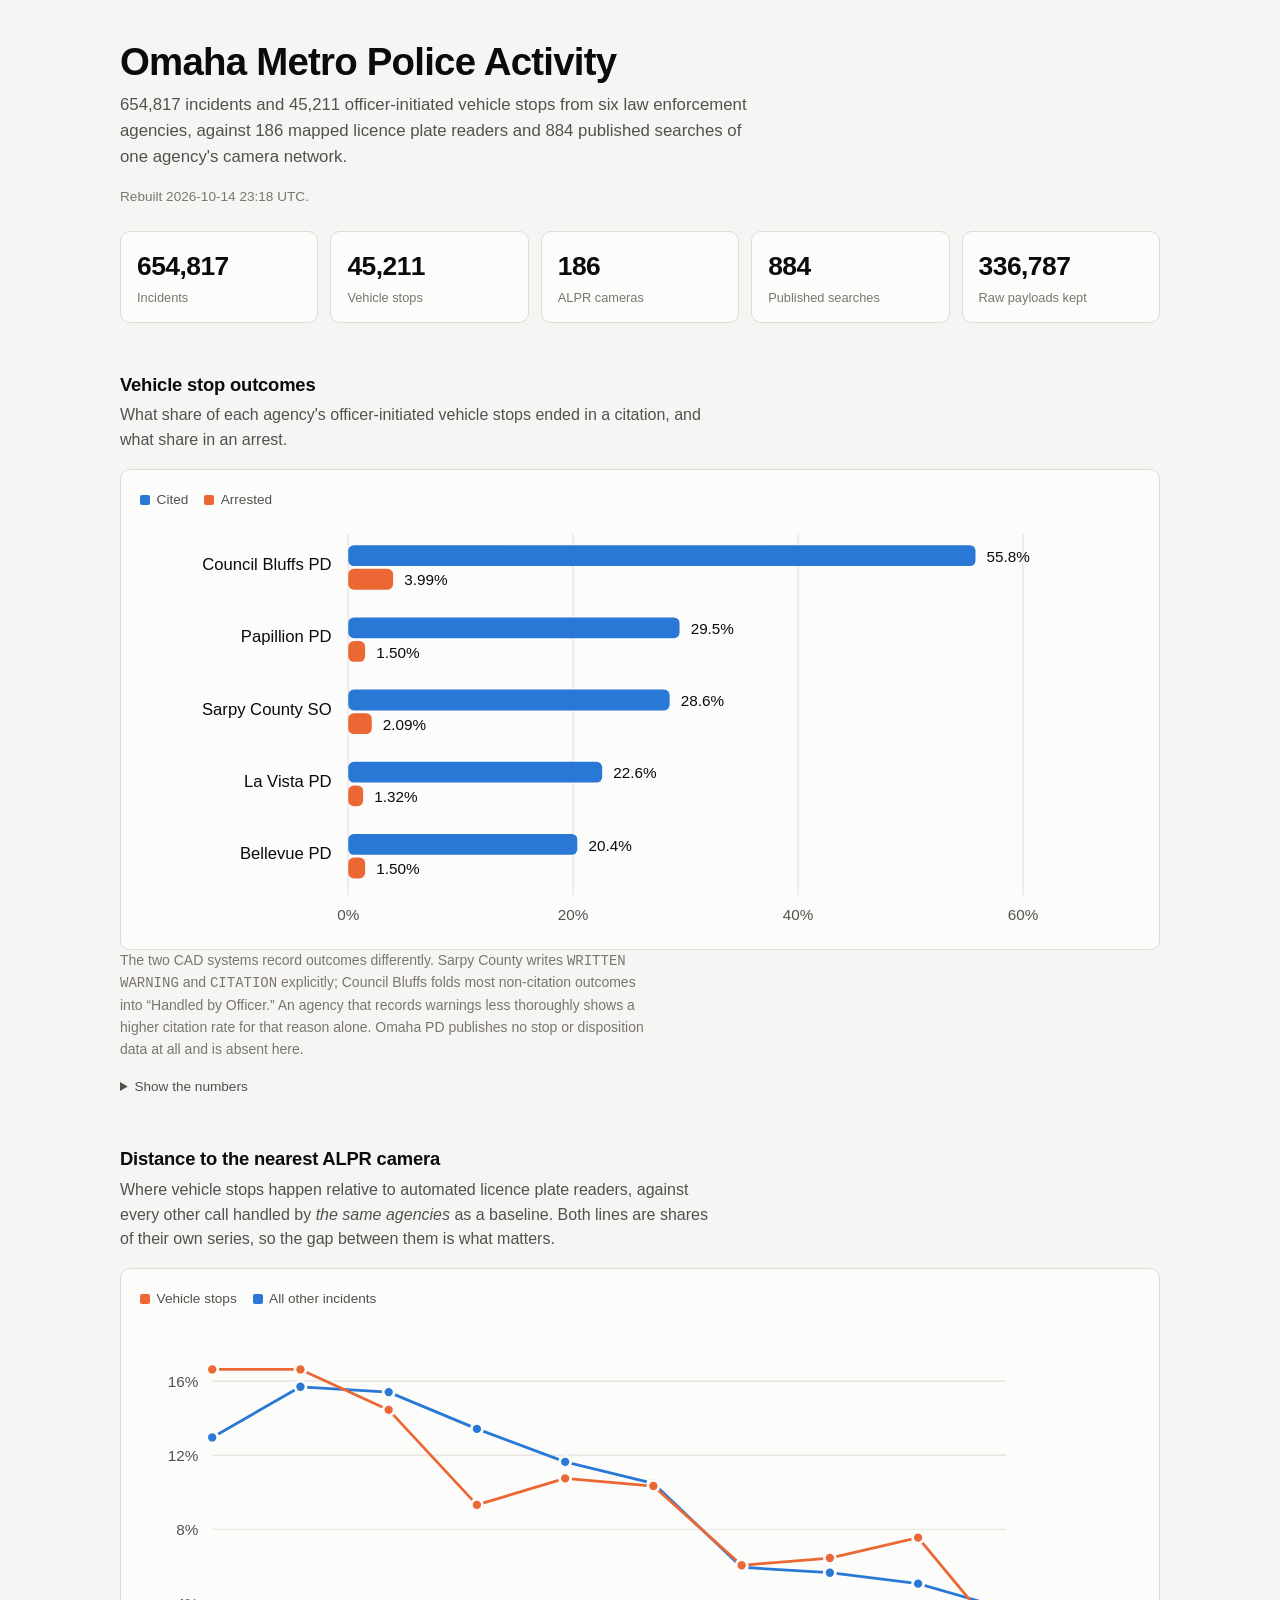
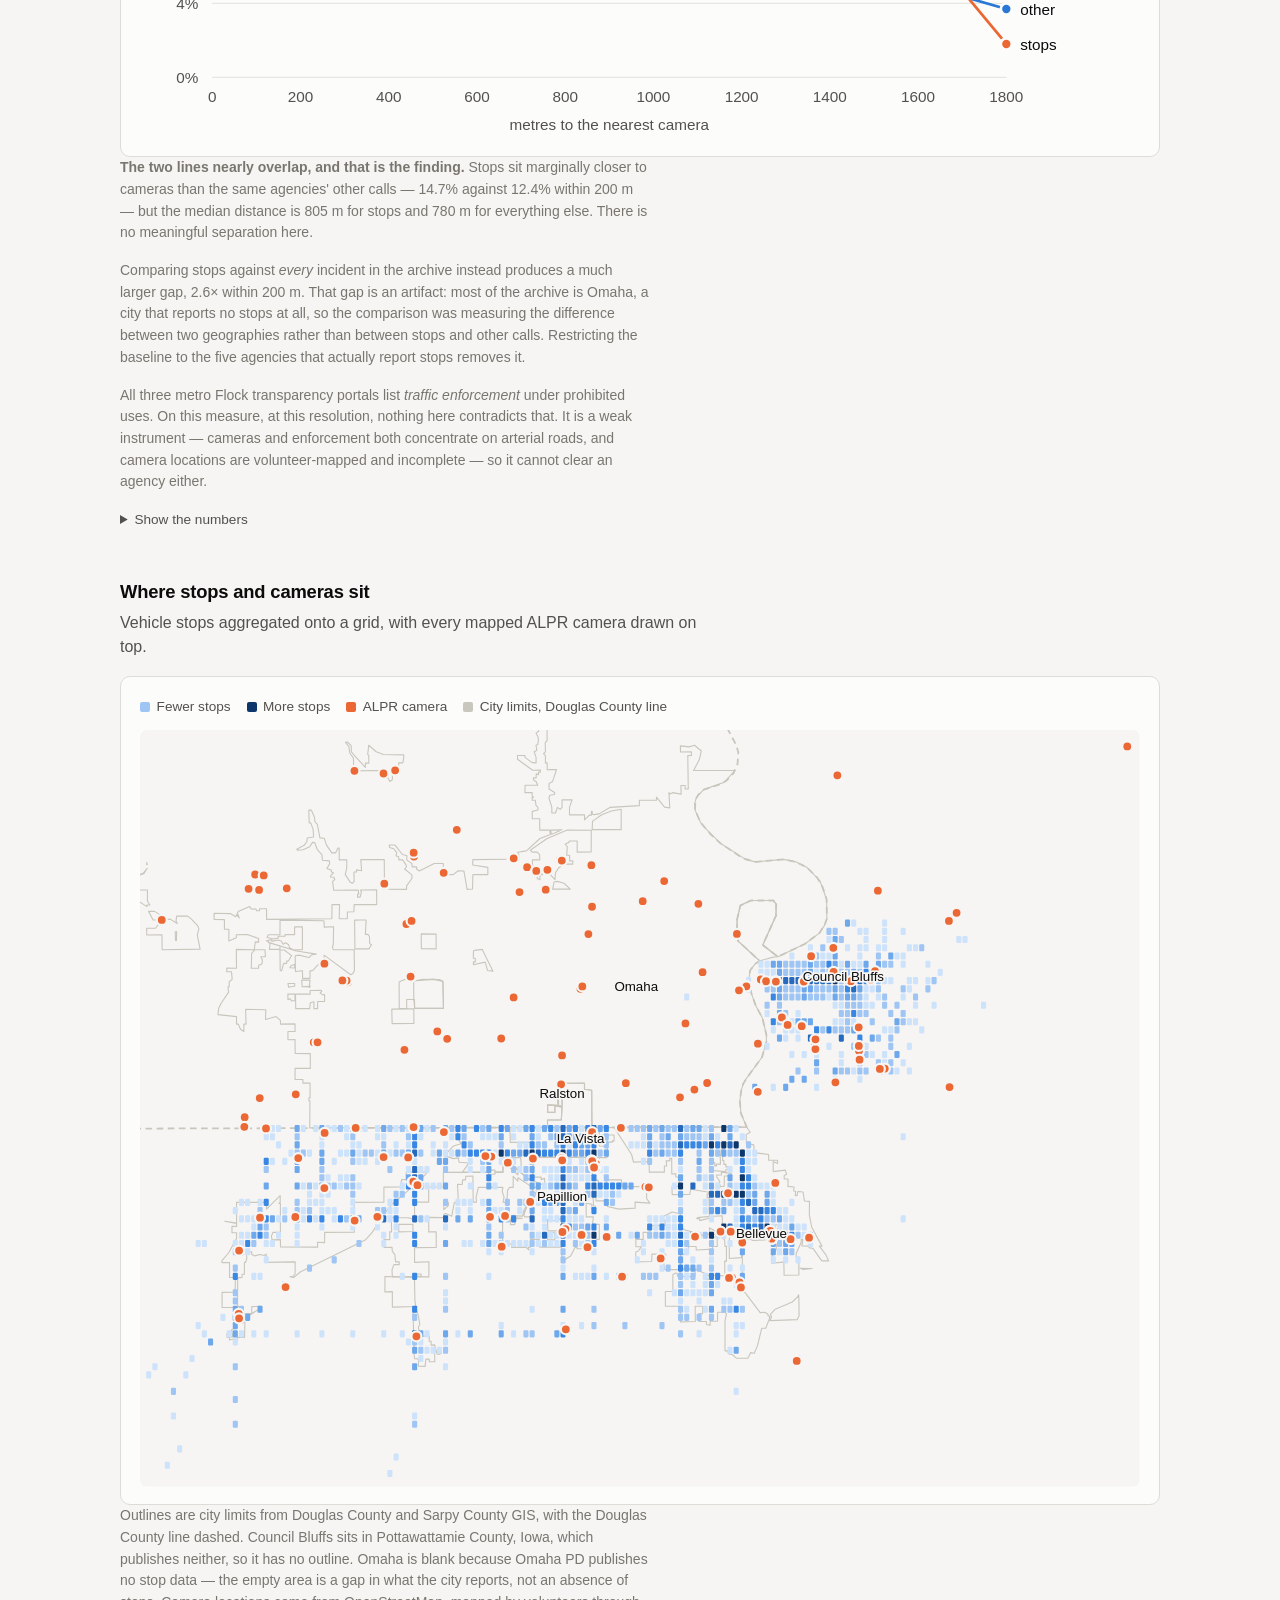
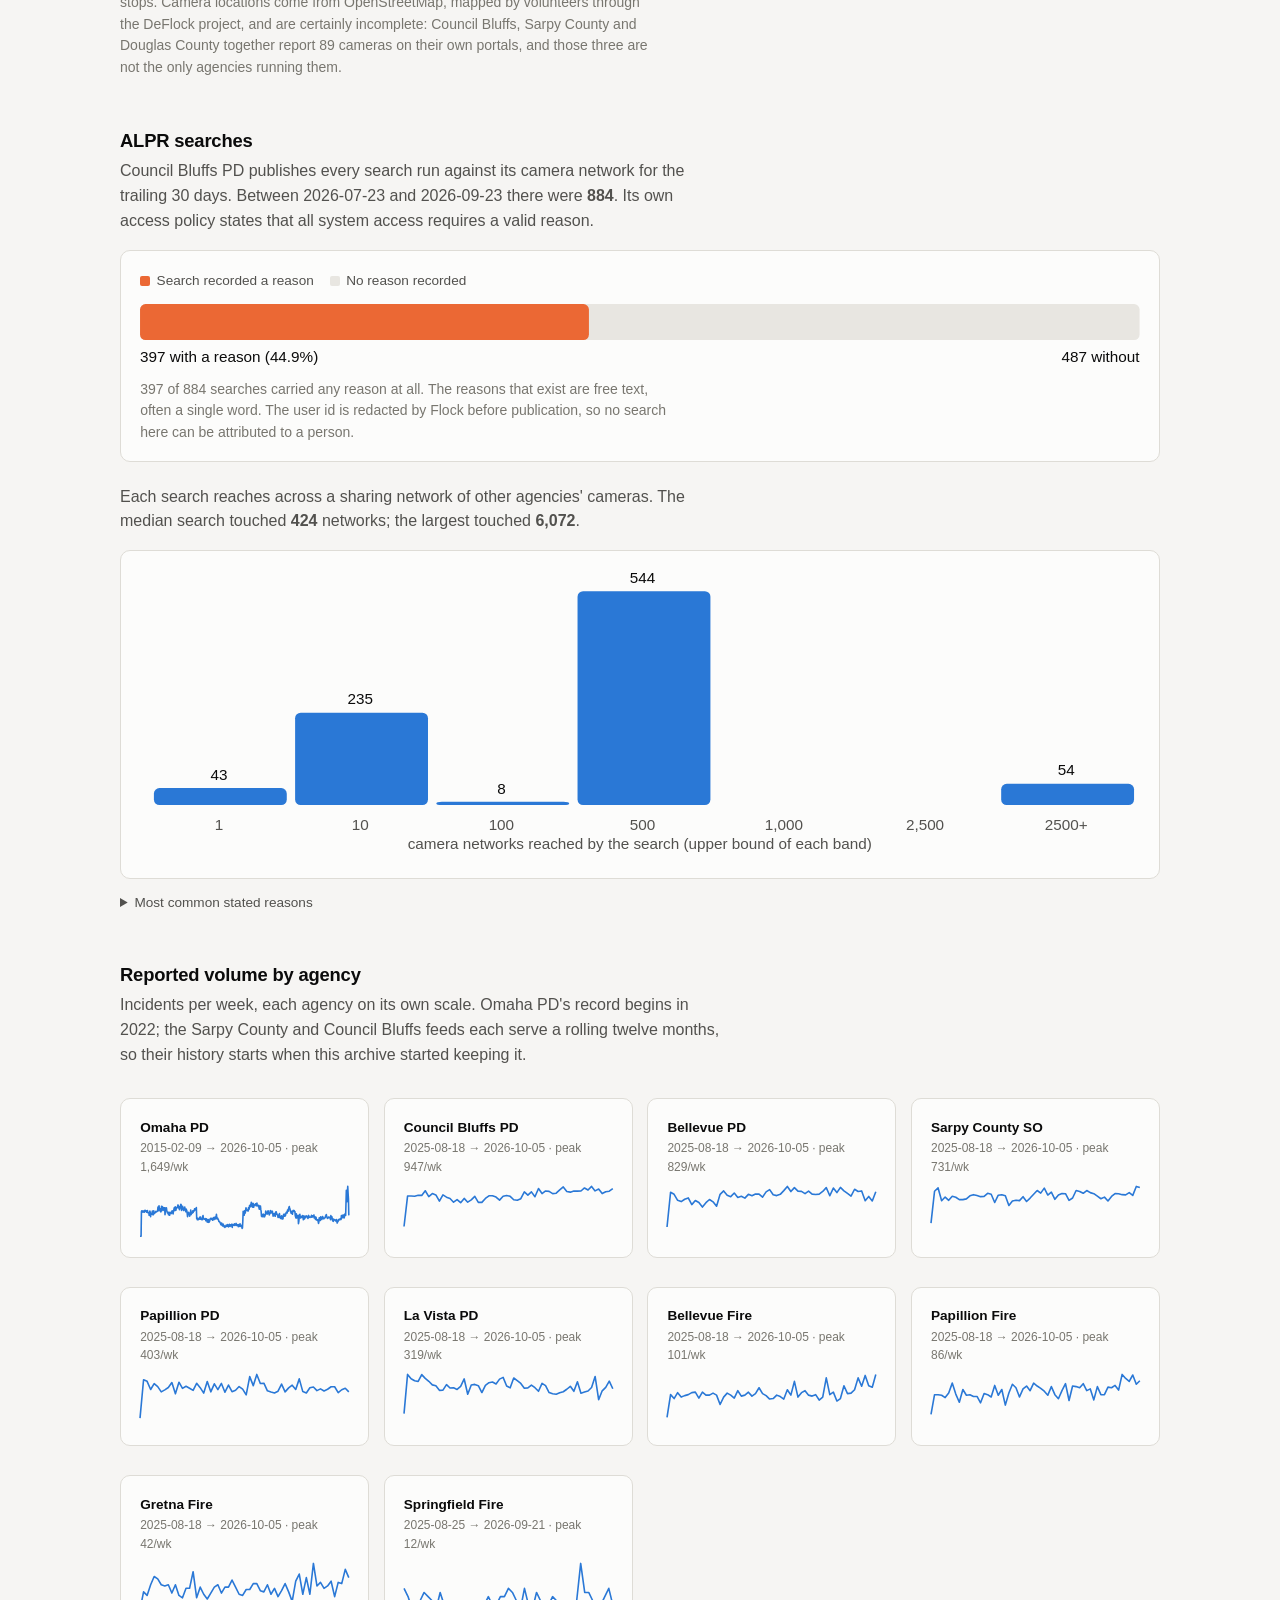
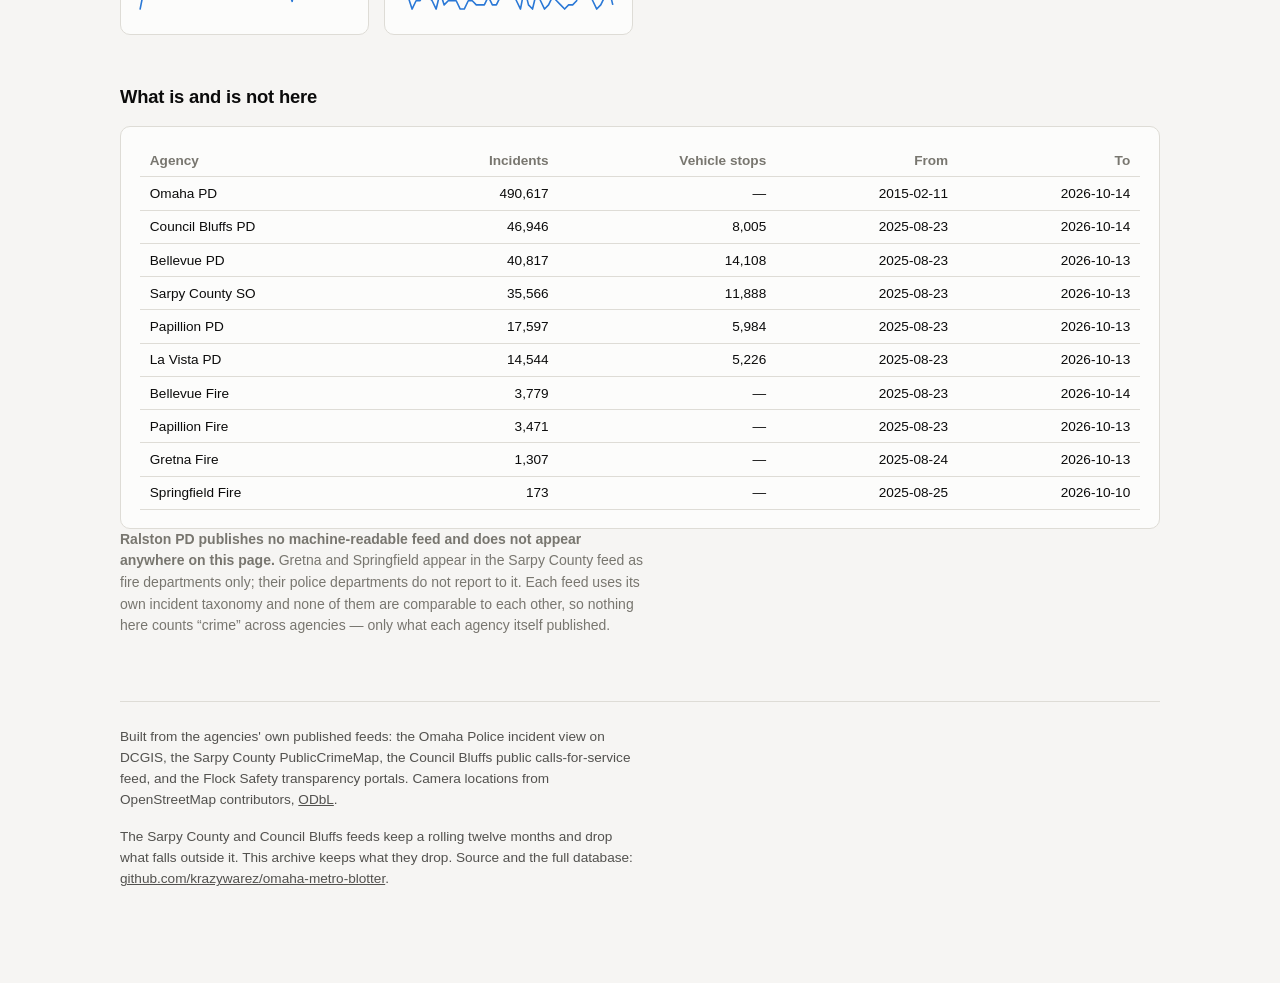
==== commit 48791dd7: "site 2026-10-14 23:19" ====
--- a/index.html
+++ b/index.html
@@ -157,7 +157,7 @@
 </div>
 
 <script>
-const DATA = {"totals":{"incidents":651831,"stops":44874,"cameras":186,"searches":884,"amendments":139,"raw":333787,"built":"2026-10-10 23:19 UTC"},"agencies":[{"agency":"Omaha PD","incidents":489171,"stops":0,"first":"2015-02-11","last":"2026-10-07"},{"agency":"Council Bluffs PD","incidents":46435,"stops":7936,"first":"2025-08-23","last":"2026-10-10"},{"agency":"Bellevue PD","incidents":40465,"stops":13989,"first":"2025-08-23","last":"2026-10-09"},{"agency":"Sarpy County SO","incidents":35231,"stops":11809,"first":"2025-08-23","last":"2026-10-09"},{"agency":"Papillion PD","incidents":17454,"stops":5938,"first":"2025-08-23","last":"2026-10-09"},{"agency":"La Vista PD","incidents":14461,"stops":5202,"first":"2025-08-23","last":"2026-10-09"},{"agency":"Bellevue Fire","incidents":3729,"stops":0,"first":"2025-08-23","last":"2026-10-09"},{"agency":"Papillion Fire","incidents":3429,"stops":0,"first":"2025-08-23","last":"2026-10-10"},{"agency":"Gretna Fire","incidents":1284,"stops":0,"first":"2025-08-24","last":"2026-10-09"},{"agency":"Springfield Fire","incidents":172,"stops":0,"first":"2025-08-25","last":"2026-10-09"}],"outcomes":[{"agency":"Council Bluffs PD","stops":7936,"cited":0.5597,"arrested":0.0396},{"agency":"Papillion PD","stops":5935,"cited":0.2947,"arrested":0.0152},{"agency":"Sarpy County SO","stops":11807,"cited":0.2858,"arrested":0.021},{"agency":"La Vista PD","stops":5202,"cited":0.2265,"arrested":0.0131},{"agency":"Bellevue PD","stops":13981,"cited":0.2037,"arrested":0.0147}],"proximity":[{"m":0,"stops":0.16646,"other":0.12981},{"m":200,"stops":0.16621,"other":0.15714},{"m":400,"stops":0.14448,"other":0.15406},{"m":600,"stops":0.093,"other":0.13424},{"m":800,"stops":0.10761,"other":0.11624},{"m":1000,"stops":0.10344,"other":0.10471},{"m":1200,"stops":0.06066,"other":0.05944},{"m":1400,"stops":0.06453,"other":0.05675},{"m":1600,"stops":0.0755,"other":0.05065},{"m":1800,"stops":0.01812,"other":0.03697}],"weekly":{"Bellevue Fire":{"weeks":["2025-08-18","2025-08-25","2025-09-01","2025-09-08","2025-09-15","2025-09-22","2025-09-29","2025-10-06","2025-10-13","2025-10-20","2025-10-27","2025-11-03","2025-11-10","2025-11-17","2025-11-24","2025-12-01","2025-12-08","2025-12-15","2025-12-22","2025-12-29","2026-01-05","2026-01-12","2026-01-19","2026-01-26","2026-02-02","2026-02-09","2026-02-16","2026-02-23","2026-03-02","2026-03-09","2026-03-16","2026-03-23","2026-03-30","2026-04-06","2026-04-13","2026-04-20","2026-04-27","2026-05-04","2026-05-11","2026-05-18","2026-05-25","2026-06-01","2026-06-08","2026-06-15","2026-06-22","2026-06-29","2026-07-06","2026-07-13","2026-07-20","2026-07-27","2026-08-03","2026-08-10","2026-08-17","2026-08-24","2026-08-31","2026-09-07","2026-09-14","2026-09-21","2026-09-28"],"counts":[14,60,52,64,55,58,60,64,65,53,65,59,59,63,59,40,55,63,59,53,68,57,59,65,57,62,74,62,58,51,52,59,56,51,70,59,87,55,64,68,59,57,60,49,55,94,60,65,47,52,78,62,63,70,94,77,99,78,75]},"Bellevue PD":{"weeks":["2025-08-18","2025-08-25","2025-09-01","2025-09-08","2025-09-15","2025-09-22","2025-09-29","2025-10-06","2025-10-13","2025-10-20","2025-10-27","2025-11-03","2025-11-10","2025-11-17","2025-11-24","2025-12-01","2025-12-08","2025-12-15","2025-12-22","2025-12-29","2026-01-05","2026-01-12","2026-01-19","2026-01-26","2026-02-02","2026-02-09","2026-02-16","2026-02-23","2026-03-02","2026-03-09","2026-03-16","2026-03-23","2026-03-30","2026-04-06","2026-04-13","2026-04-20","2026-04-27","2026-05-04","2026-05-11","2026-05-18","2026-05-25","2026-06-01","2026-06-08","2026-06-15","2026-06-22","2026-06-29","2026-07-06","2026-07-13","2026-07-20","2026-07-27","2026-08-03","2026-08-10","2026-08-17","2026-08-24","2026-08-31","2026-09-07","2026-09-14","2026-09-21","2026-09-28"],"counts":[154,731,698,597,576,616,638,526,594,561,485,558,611,572,499,697,754,683,659,719,646,666,634,697,673,704,701,651,739,776,690,676,697,759,829,744,809,751,747,708,751,701,694,701,745,809,674,802,726,812,756,713,669,782,745,754,592,663,587]},"Council Bluffs PD":{"weeks":["2025-08-18","2025-08-25","2025-09-01","2025-09-08","2025-09-15","2025-09-22","2025-09-29","2025-10-06","2025-10-13","2025-10-20","2025-10-27","2025-11-03","2025-11-10","2025-11-17","2025-11-24","2025-12-01","2025-12-08","2025-12-15","2025-12-22","2025-12-29","2026-01-05","2026-01-12","2026-01-19","2026-01-26","2026-02-02","2026-02-09","2026-02-16","2026-02-23","2026-03-02","2026-03-09","2026-03-16","2026-03-23","2026-03-30","2026-04-06","2026-04-13","2026-04-20","2026-04-27","2026-05-04","2026-05-11","2026-05-18","2026-05-25","2026-06-01","2026-06-08","2026-06-15","2026-06-22","2026-06-29","2026-07-06","2026-07-13","2026-07-20","2026-07-27","2026-08-03","2026-08-10","2026-08-17","2026-08-24","2026-08-31","2026-09-07","2026-09-14","2026-09-21","2026-09-28"],"counts":[185,764,764,761,780,776,865,754,811,786,667,785,743,718,647,697,637,719,647,691,757,644,644,718,769,770,745,686,759,773,759,693,683,713,842,780,843,751,908,811,861,853,810,818,882,937,851,838,859,858,860,918,878,947,862,897,811,845,856]},"Gretna Fire":{"weeks":["2025-08-18","2025-08-25","2025-09-01","2025-09-08","2025-09-15","2025-09-22","2025-09-29","2025-10-06","2025-10-13","2025-10-20","2025-10-27","2025-11-03","2025-11-10","2025-11-17","2025-11-24","2025-12-01","2025-12-08","2025-12-15","2025-12-22","2025-12-29","2026-01-05","2026-01-12","2026-01-19","2026-01-26","2026-02-02","2026-02-09","2026-02-16","2026-02-23","2026-03-02","2026-03-09","2026-03-16","2026-03-23","2026-03-30","2026-04-06","2026-04-13","2026-04-20","2026-04-27","2026-05-04","2026-05-11","2026-05-18","2026-05-25","2026-06-01","2026-06-08","2026-06-15","2026-06-22","2026-06-29","2026-07-06","2026-07-13","2026-07-20","2026-07-27","2026-08-03","2026-08-10","2026-08-17","2026-08-24","2026-08-31","2026-09-07","2026-09-14","2026-09-21","2026-09-28"],"counts":[3,18,15,24,31,29,24,23,24,17,24,15,13,21,21,35,13,22,16,12,17,22,24,17,22,22,28,22,16,15,20,20,25,25,19,18,24,16,21,14,19,25,18,10,27,33,16,30,16,42,23,26,21,23,27,14,26,25,37]},"La Vista PD":{"weeks":["2025-08-18","2025-08-25","2025-09-01","2025-09-08","2025-09-15","2025-09-22","2025-09-29","2025-10-06","2025-10-13","2025-10-20","2025-10-27","2025-11-03","2025-11-10","2025-11-17","2025-11-24","2025-12-01","2025-12-08","2025-12-15","2025-12-22","2025-12-29","2026-01-05","2026-01-12","2026-01-19","2026-01-26","2026-02-02","2026-02-09","2026-02-16","2026-02-23","2026-03-02","2026-03-09","2026-03-16","2026-03-23","2026-03-30","2026-04-06","2026-04-13","2026-04-20","2026-04-27","2026-05-04","2026-05-11","2026-05-18","2026-05-25","2026-06-01","2026-06-08","2026-06-15","2026-06-22","2026-06-29","2026-07-06","2026-07-13","2026-07-20","2026-07-27","2026-08-03","2026-08-10","2026-08-17","2026-08-24","2026-08-31","2026-09-07","2026-09-14","2026-09-21","2026-09-28"],"counts":[68,319,291,279,274,318,294,275,252,246,217,218,254,232,234,223,243,290,192,251,255,247,203,249,266,270,258,289,300,245,233,296,279,261,230,233,251,234,211,262,247,203,195,192,201,208,224,243,211,272,199,206,213,235,306,157,214,236,276]},"Omaha PD":{"weeks":["2015-02-09","2015-04-06","2015-05-11","2015-06-15","2015-06-22","2015-06-29","2015-07-06","2015-07-13","2015-07-20","2015-07-27","2015-08-03","2015-08-10","2015-08-17","2015-08-24","2015-08-31","2015-09-07","2015-09-14","2015-09-21","2015-09-28","2015-10-05","2015-10-12","2015-10-19","2015-10-26","2015-11-02","2015-11-09","2015-11-16","2015-11-23","2015-11-30","2015-12-07","2015-12-14","2015-12-21","2015-12-28","2016-01-04","2016-01-11","2016-01-18","2016-01-25","2016-02-01","2016-02-08","2016-02-15","2016-02-22","2016-02-29","2016-03-07","2016-03-14","2016-03-21","2016-03-28","2016-04-04","2016-04-11","2016-04-18","2016-04-25","2016-05-02","2016-05-09","2016-05-16","2016-05-23","2016-05-30","2016-06-06","2016-06-13","2016-06-20","2016-06-27","2016-07-04","2016-07-11","2016-07-18","2016-07-25","2016-08-01","2016-08-08","2016-08-15","2016-08-22","2016-08-29","2016-09-05","2016-09-12","2016-09-19","2016-09-26","2016-10-03","2016-10-10","2016-10-17","2016-10-24","2016-10-31","2016-11-07","2016-11-14","2016-11-21","2016-11-28","2016-12-05","2016-12-12","2016-12-19","2016-12-26","2017-01-02","2017-01-09","2017-01-16","2017-01-23","2017-01-30","2017-02-06","2017-02-13","2017-02-20","2017-02-27","2017-03-06","2017-03-13","2017-03-20","2017-03-27","2017-04-03","2017-04-10","2017-04-17","2017-04-24","2017-05-01","2017-05-08","2017-05-15","2017-05-22","2017-05-29","2017-06-05","2017-06-12","2017-06-19","2017-06-26","2017-07-03","2017-07-10","2017-07-17","2017-07-24","2017-07-31","2017-08-07","2017-08-14","2017-08-21","2017-08-28","2017-09-04","2017-09-11","2017-09-18","2017-09-25","2017-10-02","2017-10-09","2017-10-16","2017-10-23","2017-10-30","2017-11-06","2017-11-13","2017-11-20","2017-11-27","2017-12-04","2017-12-11","2017-12-18","2017-12-25","2018-01-01","2018-01-08","2018-01-15","2018-01-22","2018-01-29","2018-02-05","2018-02-12","2018-02-19","2018-02-26","2018-03-05","2018-03-12","2018-03-19","2018-03-26","2018-04-02","2018-04-09","2018-04-16","2018-04-23","2018-04-30","2018-05-07","2018-05-14","2018-05-21","2018-05-28","2018-06-04","2018-06-11","2018-06-18","2018-06-25","2018-07-02","2018-07-09","2018-07-16","2018-07-23","2018-07-30","2018-08-06","2018-08-13","2018-08-20","2018-08-27","2018-09-03","2018-09-10","2018-09-17","2018-09-24","2018-10-01","2018-10-08","2018-10-15","2018-10-22","2018-10-29","2018-11-05","2018-11-12","2018-11-19","2018-11-26","2018-12-03","2018-12-10","2018-12-17","2018-12-24","2018-12-31","2019-01-07","2019-01-14","2019-01-21","2019-01-28","2019-02-04","2019-02-11","2019-02-18","2019-02-25","2019-03-04","2019-03-11","2019-03-18","2019-03-25","2019-04-01","2019-04-08","2019-04-15","2019-04-22","2019-04-29","2019-05-06","2019-05-13","2019-05-20","2019-05-27","2019-06-03","2019-06-10","2019-06-17","2019-06-24","2019-07-01","2019-07-08","2019-07-15","2019-07-22","2019-07-29","2019-08-05","2019-08-12","2019-08-19","2019-08-26","2019-09-02","2019-09-09","2019-09-16","2019-09-23","2019-09-30","2019-10-07","2019-10-14","2019-10-21","2019-10-28","2019-11-04","2019-11-11","2019-11-18","2019-11-25","2019-12-02","2019-12-09","2019-12-16","2019-12-23","2019-12-30","2020-01-06","2020-01-13","2020-01-20","2020-01-27","2020-02-03","2020-02-10","2020-02-17","2020-02-24","2020-03-02","2020-03-09","2020-03-16","2020-03-23","2020-03-30","2020-04-06","2020-04-13","2020-04-20","2020-04-27","2020-05-04","2020-05-11","2020-05-18","2020-05-25","2020-06-01","2020-06-08","2020-06-15","2020-06-22","2020-06-29","2020-07-06","2020-07-13","2020-07-20","2020-07-27","2020-08-03","2020-08-10","2020-08-17","2020-08-24","2020-08-31","2020-09-07","2020-09-14","2020-09-21","2020-09-28","2020-10-05","2020-10-12","2020-10-19","2020-10-26","2020-11-02","2020-11-09","2020-11-16","2020-11-23","2020-11-30","2020-12-07","2020-12-14","2020-12-21","2020-12-28","2021-01-04","2021-01-11","2021-01-18","2021-01-25","2021-02-01","2021-02-08","2021-02-15","2021-02-22","2021-03-01","2021-03-08","2021-03-15","2021-03-22","2021-03-29","2021-04-05","2021-04-12","2021-04-19","2021-04-26","2021-05-03","2021-05-10","2021-05-17","2021-05-24","2021-05-31","2021-06-07","2021-06-14","2021-06-21","2021-06-28","2021-07-05","2021-07-12","2021-07-19","2021-07-26","2021-08-02","2021-08-09","2021-08-16","2021-08-23","2021-08-30","2021-09-06","2021-09-13","2021-09-20","2021-09-27","2021-10-04","2021-10-11","2021-10-18","2021-10-25","2021-11-01","2021-11-08","2021-11-15","2021-11-22","2021-11-29","2021-12-06","2021-12-13","2021-12-20","2021-12-27","2022-01-03","2022-01-10","2022-01-17","2022-01-24","2022-01-31","2022-02-07","2022-02-14","2022-02-21","2022-02-28","2022-03-07","2022-03-14","2022-03-21","2022-03-28","2022-04-04","2022-04-11","2022-04-18","2022-04-25","2022-05-02","2022-05-09","2022-05-16","2022-05-23","2022-05-30","2022-06-06","2022-06-13","2022-06-20","2022-06-27","2022-07-04","2022-07-11","2022-07-18","2022-07-25","2022-08-01","2022-08-08","2022-08-15","2022-08-22","2022-08-29","2022-09-05","2022-09-12","2022-09-19","2022-09-26","2022-10-03","2022-10-10","2022-10-17","2022-10-24","2022-10-31","2022-11-07","2022-11-14","2022-11-21","2022-11-28","2022-12-05","2022-12-12","2022-12-19","2022-12-26","2023-01-02","2023-01-09","2023-01-16","2023-01-23","2023-01-30","2023-02-06","2023-02-13","2023-02-20","2023-02-27","2023-03-06","2023-03-13","2023-03-20","2023-03-27","2023-04-03","2023-04-10","2023-04-17","2023-04-24","2023-05-01","2023-05-08","2023-05-15","2023-05-22","2023-05-29","2023-06-05","2023-06-12","2023-06-19","2023-06-26","2023-07-03","2023-07-10","2023-07-17","2023-07-24","2023-07-31","2023-08-07","2023-08-14","2023-08-21","2023-08-28","2023-09-04","2023-09-11","2023-09-18","2023-09-25","2023-10-02","2023-10-09","2023-10-16","2023-10-23","2023-10-30","2023-11-06","2023-11-13","2023-11-20","2023-11-27","2023-12-04","2023-12-11","2023-12-18","2023-12-25","2024-01-01","2024-01-08","2024-01-15","2024-01-22","2024-01-29","2024-02-05","2024-02-12","2024-02-19","2024-02-26","2024-03-04","2024-03-11","2024-03-18","2024-03-25","2024-04-01","2024-04-08","2024-04-15","2024-04-22","2024-04-29","2024-05-06","2024-05-13","2024-05-20","2024-05-27","2024-06-03","2024-06-10","2024-06-17","2024-06-24","2024-07-01","2024-07-08","2024-07-15","2024-07-22","2024-07-29","2024-08-05","2024-08-12","2024-08-19","2024-08-26","2024-09-02","2024-09-09","2024-09-16","2024-09-23","2024-09-30","2024-10-07","2024-10-14","2024-10-21","2024-10-28","2024-11-04","2024-11-11","2024-11-18","2024-11-25","2024-12-02","2024-12-09","2024-12-16","2024-12-23","2024-12-30","2025-01-06","2025-01-13","2025-01-20","2025-01-27","2025-02-03","2025-02-10","2025-02-17","2025-02-24","2025-03-03","2025-03-10","2025-03-17","2025-03-24","2025-03-31","2025-04-07","2025-04-14","2025-04-21","2025-04-28","2025-05-05","2025-05-12","2025-05-19","2025-05-26","2025-06-02","2025-06-09","2025-06-16","2025-06-23","2025-06-30","2025-07-07","2025-07-14","2025-07-21","2025-07-28","2025-08-04","2025-08-11","2025-08-18","2025-08-25","2025-09-01","2025-09-08","2025-09-15","2025-09-22","2025-09-29","2025-10-06","2025-10-13","2025-10-20","2025-10-27","2025-11-03","2025-11-10","2025-11-17","2025-11-24","2025-12-01","2025-12-08","2025-12-15","2025-12-22","2025-12-29","2026-01-05","2026-01-12","2026-01-19","2026-01-26","2026-02-02","2026-02-09","2026-02-16","2026-02-23","2026-03-02","2026-03-09","2026-03-16","2026-03-23","2026-03-30","2026-04-06","2026-04-13","2026-04-20","2026-04-27","2026-05-04","2026-05-11","2026-05-18","2026-05-25","2026-06-01","2026-06-08","2026-06-15","2026-06-22","2026-06-29","2026-07-06","2026-07-13","2026-07-20","2026-07-27","2026-08-03","2026-08-10","2026-08-17","2026-08-24","2026-08-31","2026-09-07","2026-09-14","2026-09-21","2026-09-28"],"counts":[1,1,2,2,807,842,794,830,827,807,821,842,794,807,859,826,847,822,837,795,807,853,777,790,770,770,693,757,834,789,649,757,740,731,756,831,711,751,714,839,768,757,759,788,794,825,814,808,824,822,839,963,902,844,1004,918,896,904,822,805,844,989,849,983,939,917,869,947,856,887,939,713,846,858,944,938,841,810,767,767,792,710,716,793,693,776,752,780,795,749,784,841,789,807,740,848,871,929,951,849,971,916,865,943,925,941,970,994,1036,995,934,952,880,980,935,1019,1056,1034,857,957,937,993,903,887,852,876,932,967,890,849,811,900,864,837,756,648,722,739,795,747,761,666,734,720,866,713,743,772,760,801,840,790,838,858,842,908,910,895,890,862,953,579,615,545,587,545,567,579,568,626,624,561,637,582,586,559,544,557,643,687,583,595,560,570,565,570,583,511,559,574,533,466,472,547,551,460,468,477,513,569,581,591,594,563,578,585,529,592,570,620,548,569,581,635,574,638,636,723,621,569,606,584,561,532,489,491,484,451,441,400,380,430,435,356,395,338,402,366,343,311,338,293,320,341,316,372,330,331,332,386,352,309,350,334,393,359,325,377,337,354,355,399,294,382,364,372,381,366,414,356,363,394,396,424,360,382,360,364,387,317,381,324,339,378,409,328,360,325,358,317,258,280,521,822,771,751,694,842,759,781,868,939,893,859,850,859,835,833,938,885,901,1012,1017,974,1056,976,1126,1037,1044,1057,964,1091,1064,961,1024,1020,1045,1050,1074,1022,1004,1020,1096,1044,1008,1004,984,1023,933,893,1002,962,997,888,824,665,700,645,694,721,734,693,641,711,645,718,701,836,774,775,786,731,751,833,835,788,756,706,764,743,851,771,791,826,774,831,819,745,662,734,687,738,711,759,659,746,811,803,733,741,714,692,620,658,711,630,750,628,645,585,613,603,679,575,579,570,576,681,723,722,706,660,734,680,733,778,797,794,768,869,852,828,915,956,983,914,905,829,825,764,823,758,768,731,840,856,850,831,846,815,817,675,635,603,743,653,609,650,632,692,413,482,616,679,722,649,604,630,619,658,655,620,687,628,543,667,662,573,655,608,659,665,641,671,649,639,603,592,663,690,625,639,631,625,637,639,637,691,627,633,676,646,676,678,703,601,614,643,564,569,621,534,553,531,533,544,481,422,480,612,572,549,518,642,597,601,552,574,651,646,609,594,573,604,597,605,614,672,663,720,665,626,593,586,624,634,635,610,624,614,631,547,681,581,600,643,571,516,496,491,565,538,551,541,536,511,504,519,553,501,435,493,479,509,555,541,540,562,551,573,563,556,687,600,650,684,607,699,612,696,604,701,728,747,680,1069,1511,1268,1126,1452,1570,1264,1015]},"Papillion Fire":{"weeks":["2025-08-18","2025-08-25","2025-09-01","2025-09-08","2025-09-15","2025-09-22","2025-09-29","2025-10-06","2025-10-13","2025-10-20","2025-10-27","2025-11-03","2025-11-10","2025-11-17","2025-11-24","2025-12-01","2025-12-08","2025-12-15","2025-12-22","2025-12-29","2026-01-05","2026-01-12","2026-01-19","2026-01-26","2026-02-02","2026-02-09","2026-02-16","2026-02-23","2026-03-02","2026-03-09","2026-03-16","2026-03-23","2026-03-30","2026-04-06","2026-04-13","2026-04-20","2026-04-27","2026-05-04","2026-05-11","2026-05-18","2026-05-25","2026-06-01","2026-06-08","2026-06-15","2026-06-22","2026-06-29","2026-07-06","2026-07-13","2026-07-20","2026-07-27","2026-08-03","2026-08-10","2026-08-17","2026-08-24","2026-08-31","2026-09-07","2026-09-14","2026-09-21","2026-09-28"],"counts":[17,51,51,50,46,54,71,52,38,60,50,51,48,48,37,53,51,47,67,50,60,33,54,69,63,47,61,66,58,71,66,62,57,50,65,51,44,58,70,41,66,65,63,70,58,61,42,65,51,51,64,63,67,59,86,79,74,85,69]},"Papillion PD":{"weeks":["2025-08-18","2025-08-25","2025-09-01","2025-09-08","2025-09-15","2025-09-22","2025-09-29","2025-10-06","2025-10-13","2025-10-20","2025-10-27","2025-11-03","2025-11-10","2025-11-17","2025-11-24","2025-12-01","2025-12-08","2025-12-15","2025-12-22","2025-12-29","2026-01-05","2026-01-12","2026-01-19","2026-01-26","2026-02-02","2026-02-09","2026-02-16","2026-02-23","2026-03-02","2026-03-09","2026-03-16","2026-03-23","2026-03-30","2026-04-06","2026-04-13","2026-04-20","2026-04-27","2026-05-04","2026-05-11","2026-05-18","2026-05-25","2026-06-01","2026-06-08","2026-06-15","2026-06-22","2026-06-29","2026-07-06","2026-07-13","2026-07-20","2026-07-27","2026-08-03","2026-08-10","2026-08-17","2026-08-24","2026-08-31","2026-09-07","2026-09-14","2026-09-21","2026-09-28"],"counts":[49,360,347,281,329,304,262,278,297,337,246,340,290,307,291,274,331,296,252,345,262,327,280,330,259,317,263,275,305,284,237,385,312,403,330,332,270,261,253,267,325,262,294,316,281,367,264,253,295,301,272,286,269,283,303,303,255,279,291]},"Sarpy County SO":{"weeks":["2025-08-18","2025-08-25","2025-09-01","2025-09-08","2025-09-15","2025-09-22","2025-09-29","2025-10-06","2025-10-13","2025-10-20","2025-10-27","2025-11-03","2025-11-10","2025-11-17","2025-11-24","2025-12-01","2025-12-08","2025-12-15","2025-12-22","2025-12-29","2026-01-05","2026-01-12","2026-01-19","2026-01-26","2026-02-02","2026-02-09","2026-02-16","2026-02-23","2026-03-02","2026-03-09","2026-03-16","2026-03-23","2026-03-30","2026-04-06","2026-04-13","2026-04-20","2026-04-27","2026-05-04","2026-05-11","2026-05-18","2026-05-25","2026-06-01","2026-06-08","2026-06-15","2026-06-22","2026-06-29","2026-07-06","2026-07-13","2026-07-20","2026-07-27","2026-08-03","2026-08-10","2026-08-17","2026-08-24","2026-08-31","2026-09-07","2026-09-14","2026-09-21","2026-09-28"],"counts":[191,660,709,521,575,527,587,572,537,537,548,593,610,597,581,584,630,616,495,602,609,594,452,518,529,523,580,510,560,616,671,633,706,605,647,542,606,628,624,526,561,671,657,630,671,640,625,588,550,574,518,584,625,623,610,607,641,599,731]},"Springfield Fire":{"weeks":["2025-08-25","2025-09-01","2025-09-08","2025-09-15","2025-09-22","2025-09-29","2025-10-06","2025-10-13","2025-10-20","2025-10-27","2025-11-03","2025-11-10","2025-11-17","2025-11-24","2025-12-01","2025-12-08","2025-12-15","2025-12-22","2025-12-29","2026-01-19","2026-01-26","2026-02-02","2026-02-09","2026-02-16","2026-02-23","2026-03-02","2026-03-09","2026-03-16","2026-03-23","2026-03-30","2026-04-13","2026-04-27","2026-05-04","2026-05-11","2026-05-18","2026-05-25","2026-06-01","2026-06-08","2026-06-15","2026-06-22","2026-06-29","2026-07-06","2026-07-13","2026-07-20","2026-07-27","2026-08-03","2026-08-10","2026-08-17","2026-08-24","2026-08-31","2026-09-07","2026-09-14","2026-09-21"],"counts":[6,4,1,3,3,5,4,3,1,5,2,3,3,3,1,1,3,3,2,2,2,4,2,2,4,4,6,5,3,1,6,2,1,5,3,1,2,4,3,2,1,2,2,3,12,5,5,3,1,2,4,6,2]}},"map":{"cell":0.004,"boundaries":[{"name":"Douglas County","kind":"county","rings":[[[-95.9056,41.3006],[-95.9062,41.3013],[-95.9209,41.3013],[-95.9277,41.2988],[-95.9298,41.2921],[-95.9299,41.2852],[-95.9291,41.2815],[-95.9152,41.2719],[-95.918,41.2705],[-95.9214,41.2672],[-95.9222,41.2626],[-95.9205,41.256],[-95.9178,41.2502],[-95.9134,41.244],[-95.9108,41.2358],[-95.9108,41.2325],[-95.9137,41.225],[-95.9236,41.2148],[-95.9258,41.212],[-95.9272,41.2085],[-95.928,41.2035],[-95.9273,41.1978],[-95.9236,41.191],[-96.3279,41.1902],[-96.3325,41.1956],[-96.3365,41.1979],[-96.3462,41.2018],[-96.3526,41.2057],[-96.3615,41.2195],[-96.3655,41.2355],[-96.3571,41.249],[-96.3508,41.2563],[-96.3497,41.2622],[-96.3506,41.2652],[-96.3606,41.2804],[-96.3671,41.2885],[-96.3753,41.2958],[-96.3808,41.2979],[-96.3905,41.3032],[-96.3986,41.3091],[-96.4026,41.3099],[-96.4092,41.3163],[-96.4086,41.3223],[-96.4069,41.3274],[-96.4074,41.3366],[-96.4138,41.3537],[-96.4214,41.3641],[-96.4256,41.3665],[-96.4396,41.3701],[-96.4584,41.3795],[-96.471,41.3932],[-95.9375,41.3931],[-95.9377,41.3906],[-95.936,41.385],[-95.9305,41.3772],[-95.929,41.3735],[-95.9295,41.3678],[-95.9321,41.3633],[-95.9363,41.3599],[-95.9402,41.358],[-95.9514,41.3553],[-95.9546,41.353],[-95.9567,41.3504],[-95.957,41.3454],[-95.9533,41.3392],[-95.9465,41.3332],[-95.9406,41.3292],[-95.9261,41.3218],[-95.9179,41.3201],[-95.8997,41.3213],[-95.8919,41.3201],[-95.8848,41.3175],[-95.8781,41.3126],[-95.8745,41.308],[-95.8719,41.3018],[-95.8717,41.2925],[-95.8732,41.2892],[-95.8766,41.2854],[-95.8857,41.2802],[-95.9034,41.2739],[-95.9132,41.2796],[-95.9046,41.2939],[-95.9045,41.2994],[-95.9056,41.3006]]]},{"name":"Valley","kind":"city","rings":[[[-96.3486,41.3348],[-96.3404,41.3354],[-96.3487,41.3354],[-96.3487,41.3388],[-96.3495,41.3388],[-96.3491,41.3354],[-96.3545,41.3354],[-96.3584,41.3382],[-96.3584,41.3355],[-96.3682,41.3355],[-96.3682,41.3317],[-96.3711,41.3317],[-96.3874,41.3411],[-96.3874,41.3354],[-96.3793,41.3353],[-96.3776,41.3344],[-96.3776,41.321],[-96.396,41.3211],[-96.3961,41.3196],[-96.3946,41.3185],[-96.3954,41.3175],[-96.3937,41.3158],[-96.3941,41.3154],[-96.386,41.3096],[-96.3885,41.3079],[-96.3831,41.3041],[-96.386,41.3012],[-96.3795,41.2982],[-96.3744,41.3028],[-96.3536,41.3126],[-96.3536,41.3046],[-96.3489,41.3044],[-96.3489,41.3037],[-96.3512,41.3037],[-96.3512,41.3026],[-96.3405,41.3027],[-96.3408,41.2917],[-96.3307,41.2917],[-96.3307,41.2955],[-96.326,41.2955],[-96.3258,41.3051],[-96.3115,41.2983],[-96.3115,41.2991],[-96.3095,41.2991],[-96.3112,41.3009],[-96.3112,41.3064],[-96.3186,41.3064],[-96.3186,41.3099],[-96.321,41.3099],[-96.321,41.3125],[-96.3136,41.3143],[-96.3113,41.317],[-96.314,41.3145],[-96.321,41.313],[-96.321,41.3136],[-96.3221,41.3136],[-96.3221,41.3148],[-96.3195,41.315],[-96.3195,41.3199],[-96.321,41.3199],[-96.321,41.3209],[-96.3295,41.3209],[-96.3294,41.3193],[-96.3308,41.3193],[-96.3308,41.3158],[-96.3379,41.3162],[-96.3371,41.3151],[-96.3394,41.3154],[-96.3394,41.3147],[-96.3403,41.3147],[-96.3403,41.3209],[-96.3374,41.3211],[-96.3403,41.3234],[-96.3403,41.328],[-96.3449,41.328],[-96.3473,41.3299],[-96.3483,41.3317],[-96.3486,41.3348]],[[-96.3491,41.3353],[-96.3502,41.3334],[-96.3543,41.3353],[-96.3491,41.3353]],[[-96.3113,41.3187],[-96.3116,41.3199],[-96.3116,41.3187],[-96.3113,41.3187]]]},{"name":"Boys Town","kind":"city","rings":[[[-96.1389,41.2531],[-96.1383,41.2488],[-96.1197,41.2488],[-96.1201,41.2619],[-96.1262,41.263],[-96.139,41.2621],[-96.1389,41.2531]]]},{"name":"Carter Lake, Iowa","kind":"city","rings":[[[-95.9064,41.2737],[-95.9034,41.2739],[-95.9132,41.2796],[-95.9046,41.2939],[-95.9045,41.2994],[-95.9062,41.3013],[-95.9209,41.3013],[-95.9277,41.2988],[-95.9298,41.2921],[-95.9299,41.2852],[-95.9291,41.2815],[-95.9152,41.2719],[-95.9064,41.2737]]]},{"name":"Omaha","kind":"city","rings":[[[-96.2157,41.2375],[-96.2203,41.2375],[-96.2203,41.2335],[-96.2157,41.2336],[-96.2156,41.2268],[-96.2059,41.2267],[-96.2059,41.2195],[-96.2157,41.2195],[-96.2157,41.2141],[-96.2106,41.2141],[-96.2106,41.2124],[-96.206,41.2124],[-96.206,41.2052],[-96.2067,41.2052],[-96.2067,41.2038],[-96.2061,41.2038],[-96.2062,41.1906],[-96.0524,41.1908],[-96.0524,41.1944],[-96.0435,41.1944],[-96.043,41.2006],[-96.0477,41.2014],[-96.0477,41.1981],[-96.0523,41.1981],[-96.0523,41.2018],[-96.0455,41.2016],[-96.046,41.2052],[-96.0453,41.2052],[-96.0453,41.2016],[-96.043,41.2009],[-96.043,41.2123],[-96.0314,41.2124],[-96.0285,41.2124],[-96.0285,41.2094],[-96.0238,41.2089],[-96.0237,41.1907],[-95.9236,41.191],[-95.9273,41.1978],[-95.928,41.2035],[-95.9272,41.2085],[-95.9258,41.212],[-95.9236,41.2148],[-95.9137,41.225],[-95.9108,41.2325],[-95.9108,41.2358],[-95.9134,41.244],[-95.9178,41.2502],[-95.9205,41.256],[-95.9222,41.2626],[-95.9214,41.2672],[-95.918,41.2705],[-95.9152,41.2719],[-95.9291,41.2815],[-95.9299,41.2852],[-95.9298,41.2921],[-95.9277,41.2988],[-95.9209,41.3013],[-95.9062,41.3013],[-95.9045,41.2994],[-95.9046,41.2939],[-95.9132,41.2796],[-95.9034,41.2739],[-95.8857,41.2802],[-95.8766,41.2854],[-95.8732,41.2892],[-95.8717,41.2925],[-95.8719,41.3018],[-95.8762,41.3108],[-95.8848,41.3175],[-95.8919,41.3201],[-95.8997,41.3213],[-95.9179,41.3201],[-95.924,41.3212],[-95.9406,41.3292],[-95.951,41.337],[-95.9533,41.3392],[-95.957,41.3454],[-95.9572,41.3486],[-95.9561,41.3515],[-95.9514,41.3553],[-95.9381,41.3589],[-95.9311,41.3646],[-95.9579,41.3646],[-95.9543,41.3698],[-95.9529,41.3741],[-95.9573,41.3769],[-95.9608,41.3761],[-95.9665,41.3766],[-95.9664,41.3736],[-95.9594,41.3737],[-95.9593,41.3719],[-95.9617,41.3718],[-95.9614,41.3556],[-95.9634,41.3556],[-95.9634,41.3573],[-95.9661,41.3573],[-95.966,41.3531],[-95.9716,41.3538],[-95.9733,41.3531],[-95.9739,41.3538],[-95.9733,41.3464],[-95.9767,41.3468],[-95.9819,41.3516],[-95.9819,41.3501],[-95.993,41.3501],[-95.993,41.3475],[-96.012,41.3466],[-96.0191,41.3435],[-96.0224,41.3431],[-96.0234,41.3433],[-96.0235,41.3447],[-96.024,41.3447],[-96.024,41.3429],[-96.0253,41.3429],[-96.0285,41.3405],[-96.0285,41.343],[-96.0382,41.343],[-96.0382,41.3466],[-96.0365,41.3503],[-96.043,41.3503],[-96.043,41.3466],[-96.0442,41.3457],[-96.046,41.3466],[-96.0472,41.3439],[-96.0496,41.3439],[-96.0496,41.3466],[-96.0515,41.3512],[-96.0509,41.3525],[-96.0478,41.3529],[-96.0478,41.3539],[-96.0515,41.3556],[-96.0514,41.3583],[-96.0491,41.3593],[-96.0466,41.365],[-96.0526,41.365],[-96.0526,41.3683],[-96.0538,41.3683],[-96.0538,41.3719],[-96.055,41.3728],[-96.0538,41.3737],[-96.0539,41.3782],[-96.0527,41.3791],[-96.0527,41.3932],[-96.0569,41.3932],[-96.0575,41.3891],[-96.0599,41.3891],[-96.0581,41.3864],[-96.0581,41.3837],[-96.0599,41.3828],[-96.0585,41.3809],[-96.0583,41.3792],[-96.0587,41.3773],[-96.0599,41.3769],[-96.0593,41.3744],[-96.061,41.3737],[-96.0598,41.371],[-96.0598,41.3683],[-96.0623,41.3684],[-96.067,41.371],[-96.067,41.3719],[-96.0718,41.3719],[-96.0718,41.3701],[-96.062,41.3647],[-96.057,41.3648],[-96.057,41.3638],[-96.0582,41.3638],[-96.0582,41.3625],[-96.0597,41.363],[-96.0597,41.361],[-96.0615,41.361],[-96.0615,41.3601],[-96.0597,41.3591],[-96.0587,41.3574],[-96.0669,41.3574],[-96.067,41.3538],[-96.0623,41.3538],[-96.0623,41.3517],[-96.0613,41.3517],[-96.0623,41.3512],[-96.0623,41.3501],[-96.0603,41.3501],[-96.0598,41.3475],[-96.0586,41.3466],[-96.0586,41.3454],[-96.0623,41.3447],[-96.0623,41.3411],[-96.0574,41.3411],[-96.0574,41.3356],[-96.0509,41.3356],[-96.0506,41.3334],[-96.0573,41.3315],[-96.0661,41.3255],[-96.0718,41.3248],[-96.071,41.3238],[-96.071,41.3206],[-96.0743,41.3214],[-96.1007,41.3212],[-96.1008,41.3186],[-96.091,41.3174],[-96.091,41.3139],[-96.1007,41.3139],[-96.1009,41.3069],[-96.1044,41.3067],[-96.1065,41.3157],[-96.1102,41.3158],[-96.1134,41.3139],[-96.1198,41.3139],[-96.1198,41.3193],[-96.1257,41.3193],[-96.1353,41.3157],[-96.1371,41.3166],[-96.1371,41.3177],[-96.14,41.3177],[-96.1401,41.3193],[-96.1435,41.3211],[-96.1433,41.3231],[-96.1463,41.3237],[-96.151,41.3283],[-96.1548,41.3283],[-96.1546,41.3271],[-96.1519,41.3265],[-96.15,41.3247],[-96.1503,41.3231],[-96.1486,41.3225],[-96.1486,41.3211],[-96.1461,41.3211],[-96.1437,41.3184],[-96.1437,41.3175],[-96.1449,41.3166],[-96.1401,41.3138],[-96.1401,41.312],[-96.1436,41.3084],[-96.1436,41.3067],[-96.1579,41.3068],[-96.158,41.3212],[-96.1732,41.3212],[-96.1727,41.3158],[-96.176,41.3162],[-96.176,41.3152],[-96.1776,41.3152],[-96.1775,41.3105],[-96.1787,41.3097],[-96.1801,41.3102],[-96.1832,41.314],[-96.1823,41.317],[-96.1822,41.3211],[-96.1871,41.3211],[-96.1872,41.3268],[-96.188,41.3268],[-96.1895,41.3245],[-96.1919,41.3245],[-96.1954,41.3283],[-96.1968,41.3316],[-96.1996,41.3318],[-96.2013,41.3383],[-96.2029,41.3398],[-96.2031,41.3418],[-96.2052,41.3453],[-96.2068,41.3453],[-96.2066,41.3391],[-96.2056,41.3391],[-96.2041,41.3361],[-96.2037,41.3322],[-96.2079,41.3317],[-96.208,41.33],[-96.2099,41.3282],[-96.2146,41.3263],[-96.2141,41.3258],[-96.2105,41.326],[-96.2062,41.3275],[-96.2044,41.3296],[-96.203,41.3295],[-96.2012,41.3259],[-96.1983,41.3236],[-96.198,41.3209],[-96.1936,41.3206],[-96.1933,41.3193],[-96.1951,41.3169],[-96.1923,41.3161],[-96.1923,41.3153],[-96.1908,41.3147],[-96.1927,41.3134],[-96.1927,41.3127],[-96.1906,41.3126],[-96.19,41.3115],[-96.1914,41.3106],[-96.1907,41.3063],[-96.1748,41.3064],[-96.1745,41.3044],[-96.1752,41.3044],[-96.1753,41.3029],[-96.1736,41.3029],[-96.1728,41.3054],[-96.1733,41.3064],[-96.1629,41.3065],[-96.1629,41.2993],[-96.1775,41.2993],[-96.1776,41.2958],[-96.1819,41.2957],[-96.1819,41.2925],[-96.1844,41.2924],[-96.1872,41.2925],[-96.1869,41.2993],[-96.1918,41.2993],[-96.1919,41.2924],[-96.2341,41.2921],[-96.2342,41.2973],[-96.2387,41.2973],[-96.2387,41.2964],[-96.2406,41.2963],[-96.241,41.2971],[-96.2441,41.2972],[-96.2451,41.2983],[-96.2525,41.2959],[-96.253,41.2951],[-96.2518,41.2928],[-96.2536,41.2944],[-96.2541,41.2934],[-96.2576,41.2949],[-96.2681,41.2951],[-96.2681,41.2921],[-96.2614,41.292],[-96.2614,41.2873],[-96.2585,41.2873],[-96.2585,41.2816],[-96.2537,41.2832],[-96.2537,41.2846],[-96.2466,41.2847],[-96.2393,41.2828],[-96.2393,41.281],[-96.2414,41.2811],[-96.2421,41.2773],[-96.2537,41.2775],[-96.2536,41.2683],[-96.2598,41.2684],[-96.2599,41.2666],[-96.2568,41.2666],[-96.2564,41.2629],[-96.2583,41.2617],[-96.2583,41.2593],[-96.2591,41.2593],[-96.2587,41.2567],[-96.2636,41.2511],[-96.2651,41.2487],[-96.2656,41.2457],[-96.2536,41.2447],[-96.2536,41.2411],[-96.2524,41.2411],[-96.251,41.2386],[-96.2488,41.2375],[-96.2488,41.2411],[-96.2474,41.2411],[-96.2477,41.2483],[-96.2346,41.2481],[-96.2348,41.2433],[-96.228,41.2448],[-96.2252,41.2429],[-96.2251,41.2411],[-96.2157,41.2412],[-96.2157,41.2375]],[[-96.197,41.2914],[-96.1968,41.2883],[-96.1908,41.2885],[-96.191,41.2797],[-96.1916,41.2787],[-96.191,41.2774],[-96.1775,41.2773],[-96.1773,41.2672],[-96.1783,41.2657],[-96.1797,41.2651],[-96.1969,41.2747],[-96.1968,41.2709],[-96.2001,41.2705],[-96.2042,41.2673],[-96.2061,41.2669],[-96.206,41.2634],[-96.2108,41.2634],[-96.2109,41.2671],[-96.2154,41.2667],[-96.2156,41.2744],[-96.2132,41.2747],[-96.2067,41.2735],[-96.2048,41.2749],[-96.202,41.2752],[-96.2156,41.2768],[-96.2156,41.2773],[-96.211,41.2774],[-96.211,41.2884],[-96.216,41.2884],[-96.216,41.2847],[-96.2222,41.2847],[-96.2222,41.2839],[-96.2267,41.2839],[-96.2265,41.283],[-96.2296,41.2826],[-96.2338,41.2833],[-96.233,41.2846],[-96.2255,41.2846],[-96.2254,41.2917],[-96.197,41.2914]],[[-96.0241,41.3355],[-96.0242,41.325],[-96.0332,41.3248],[-96.0332,41.3303],[-96.0384,41.3303],[-96.0384,41.3297],[-96.0409,41.3288],[-96.0396,41.3275],[-96.04,41.3233],[-96.0381,41.3233],[-96.0381,41.3205],[-96.036,41.3206],[-96.0361,41.319],[-96.0418,41.319],[-96.0453,41.3171],[-96.0472,41.3148],[-96.0476,41.3114],[-96.0522,41.3152],[-96.0563,41.3153],[-96.0622,41.3186],[-96.0622,41.3211],[-96.0574,41.3211],[-96.0574,41.3236],[-96.0591,41.3248],[-96.0623,41.3248],[-96.0636,41.3258],[-96.0526,41.3315],[-96.0396,41.3356],[-96.0241,41.3355]],[[-96.1329,41.2629],[-96.1224,41.2628],[-96.1201,41.2619],[-96.1197,41.2488],[-96.1383,41.2488],[-96.1385,41.2531],[-96.1435,41.2531],[-96.1435,41.2487],[-96.1483,41.2486],[-96.1484,41.2616],[-96.145,41.2628],[-96.139,41.2621],[-96.1329,41.2629]],[[-96.0225,41.3403],[-96.0176,41.3429],[-96.0112,41.3449],[-96.0048,41.3457],[-96.0048,41.3358],[-96.0235,41.3358],[-96.0233,41.3399],[-96.0225,41.3403]],[[-96.1991,41.2576],[-96.1984,41.2571],[-96.1995,41.2563],[-96.1979,41.2553],[-96.1966,41.2555],[-96.1966,41.2521],[-96.2011,41.2521],[-96.2011,41.2486],[-96.2035,41.2486],[-96.2035,41.252],[-96.2059,41.2515],[-96.2062,41.2486],[-96.2153,41.2486],[-96.2154,41.2557],[-96.2059,41.2557],[-96.206,41.2575],[-96.1991,41.2576]],[[-96.1734,41.2918],[-96.1697,41.2918],[-96.1702,41.2848],[-96.1686,41.2848],[-96.1676,41.2838],[-96.1674,41.2803],[-96.1663,41.2797],[-96.1679,41.2777],[-96.177,41.2777],[-96.1772,41.2917],[-96.1734,41.2918]],[[-96.1415,41.2485],[-96.1389,41.2485],[-96.1388,41.2414],[-96.1529,41.2413],[-96.1531,41.2484],[-96.1415,41.2485]],[[-96.1245,41.2849],[-96.1245,41.2777],[-96.134,41.2778],[-96.1341,41.285],[-96.1245,41.2849]],[[-96.0996,41.277],[-96.0947,41.2775],[-96.0877,41.2669],[-96.0912,41.2672],[-96.0927,41.2713],[-96.1003,41.27],[-96.1003,41.2714],[-96.0991,41.2714],[-96.0991,41.2732],[-96.1004,41.2732],[-96.1003,41.2767],[-96.0996,41.277]],[[-96.2393,41.2691],[-96.2393,41.2683],[-96.244,41.2683],[-96.2438,41.2755],[-96.2418,41.2773],[-96.2352,41.2773],[-96.2349,41.274],[-96.2378,41.2739],[-96.2368,41.2723],[-96.2371,41.2704],[-96.2393,41.2697],[-96.2393,41.2691]],[[-96.2244,41.267],[-96.2253,41.2672],[-96.2255,41.2773],[-96.2227,41.2772],[-96.2179,41.2745],[-96.22,41.2718],[-96.2211,41.2718],[-96.221,41.2708],[-96.2232,41.2706],[-96.2244,41.267]],[[-96.046,41.3106],[-96.0418,41.3097],[-96.0377,41.3068],[-96.0491,41.3068],[-96.0482,41.3103],[-96.046,41.3106]],[[-96.233,41.2819],[-96.2308,41.2823],[-96.2308,41.2814],[-96.2267,41.2821],[-96.2247,41.2816],[-96.2234,41.28],[-96.2218,41.2807],[-96.2198,41.2797],[-96.2194,41.2783],[-96.2159,41.2769],[-96.233,41.2809],[-96.233,41.2815],[-96.2344,41.2817],[-96.233,41.2819]],[[-96.2111,41.2593],[-96.2114,41.2625],[-96.206,41.2625],[-96.2065,41.2595],[-96.2111,41.2593]],[[-96.2323,41.2775],[-96.2318,41.2806],[-96.2255,41.2793],[-96.2255,41.2775],[-96.2323,41.2775]],[[-96.0566,41.3147],[-96.0556,41.3139],[-96.0573,41.3139],[-96.0573,41.3114],[-96.0591,41.312],[-96.0591,41.3139],[-96.0622,41.3139],[-96.0622,41.3172],[-96.0566,41.3147]],[[-96.2179,41.2524],[-96.219,41.2535],[-96.2203,41.253],[-96.2204,41.2557],[-96.2158,41.2557],[-96.2157,41.2526],[-96.2179,41.2524]],[[-96.0478,41.3342],[-96.05,41.3336],[-96.0503,41.3356],[-96.0431,41.3357],[-96.0478,41.3342]],[[-96.2174,41.2594],[-96.2199,41.2591],[-96.2203,41.2609],[-96.2159,41.2609],[-96.2159,41.2596],[-96.2174,41.2594]],[[-96.219,41.2685],[-96.2186,41.2694],[-96.2159,41.2702],[-96.2159,41.2684],[-96.219,41.2685]],[[-96.2068,41.2591],[-96.206,41.2598],[-96.206,41.2591],[-96.2068,41.2591]]]},{"name":"Waterloo","kind":"city","rings":[[[-96.2985,41.2922],[-96.3066,41.296],[-96.3105,41.296],[-96.3075,41.2918],[-96.3031,41.2918],[-96.3031,41.2908],[-96.3059,41.2878],[-96.3117,41.2878],[-96.3116,41.2845],[-96.3018,41.2846],[-96.3017,41.2773],[-96.2771,41.2776],[-96.2789,41.2844],[-96.2779,41.2876],[-96.2787,41.2891],[-96.2826,41.2921],[-96.2852,41.2937],[-96.2923,41.2937],[-96.2927,41.2914],[-96.2919,41.2901],[-96.2962,41.2921],[-96.2985,41.2922]],[[-96.2932,41.2861],[-96.2923,41.2862],[-96.2924,41.2818],[-96.293,41.2819],[-96.2932,41.2861]]]},{"name":"Ralston","kind":"city","rings":[[[-96.0285,41.2123],[-96.043,41.2123],[-96.043,41.2009],[-96.0453,41.2016],[-96.0453,41.2052],[-96.046,41.2052],[-96.0455,41.2016],[-96.0523,41.2018],[-96.0523,41.1981],[-96.0477,41.1981],[-96.0477,41.2014],[-96.043,41.2006],[-96.0435,41.1944],[-96.0524,41.1944],[-96.0524,41.1908],[-96.0237,41.1907],[-96.0238,41.2089],[-96.0285,41.2094],[-96.0285,41.2123]]]},{"name":"Bennington","kind":"city","rings":[[[-96.178,41.3725],[-96.1793,41.3737],[-96.1794,41.3767],[-96.1819,41.3785],[-96.1831,41.3783],[-96.1809,41.3763],[-96.1803,41.3731],[-96.1779,41.3706],[-96.1778,41.3644],[-96.162,41.3646],[-96.1609,41.3633],[-96.1584,41.3624],[-96.1584,41.361],[-96.1555,41.361],[-96.1544,41.3592],[-96.1528,41.3601],[-96.1527,41.3645],[-96.1488,41.3646],[-96.1487,41.3683],[-96.146,41.3683],[-96.1454,41.371],[-96.1454,41.3722],[-96.1586,41.3724],[-96.1632,41.3737],[-96.1681,41.3769],[-96.1687,41.3725],[-96.168,41.3718],[-96.168,41.3682],[-96.1702,41.3682],[-96.1702,41.3661],[-96.178,41.3725]]]},{"name":"Springfield","kind":"city","rings":[[[-96.1311,41.078],[-96.1289,41.078],[-96.1289,41.0767],[-96.1253,41.0767],[-96.1254,41.0817],[-96.1243,41.0817],[-96.1238,41.0804],[-96.122,41.0804],[-96.1212,41.0807],[-96.1214,41.0819],[-96.1244,41.0819],[-96.1254,41.0849],[-96.1277,41.0848],[-96.1277,41.0867],[-96.1289,41.0867],[-96.1289,41.0892],[-96.1336,41.0892],[-96.1337,41.0915],[-96.1347,41.0908],[-96.1357,41.0915],[-96.1359,41.0935],[-96.135,41.0949],[-96.136,41.0993],[-96.1376,41.1032],[-96.1395,41.1029],[-96.1389,41.0889],[-96.1382,41.0889],[-96.1382,41.0855],[-96.1388,41.0846],[-96.1384,41.0818],[-96.1389,41.0818],[-96.1384,41.0782],[-96.1359,41.0781],[-96.1359,41.0745],[-96.1316,41.0744],[-96.1311,41.078]],[[-96.1385,41.1179],[-96.1576,41.1182],[-96.1576,41.1107],[-96.1528,41.1108],[-96.1528,41.1033],[-96.1369,41.1036],[-96.1377,41.1038],[-96.1382,41.1067],[-96.1385,41.1179]]]},{"name":"Papillion","kind":"city","rings":[[[-96.0234,41.1656],[-96.0233,41.169],[-96.0189,41.169],[-96.0189,41.1762],[-96.0618,41.1763],[-96.0618,41.1666],[-96.0565,41.1666],[-96.0565,41.1654],[-96.0543,41.166],[-96.0542,41.1625],[-96.064,41.1654],[-96.0812,41.1755],[-96.0812,41.169],[-96.0864,41.169],[-96.0864,41.168],[-96.0906,41.168],[-96.0906,41.169],[-96.1198,41.1689],[-96.1198,41.1618],[-96.1293,41.1618],[-96.1293,41.1544],[-96.1385,41.1544],[-96.1383,41.1459],[-96.1426,41.1468],[-96.1534,41.1468],[-96.1533,41.1399],[-96.1545,41.1399],[-96.1544,41.1362],[-96.1582,41.1362],[-96.1582,41.1324],[-96.153,41.1324],[-96.1528,41.1304],[-96.1511,41.1288],[-96.1507,41.1253],[-96.1483,41.1254],[-96.1483,41.124],[-96.1518,41.124],[-96.153,41.1215],[-96.1528,41.118],[-96.1291,41.118],[-96.1291,41.1254],[-96.1384,41.1251],[-96.1384,41.1323],[-96.1244,41.1324],[-96.1244,41.1399],[-96.1292,41.1399],[-96.1293,41.147],[-96.1198,41.1469],[-96.1193,41.1486],[-96.1182,41.1489],[-96.1143,41.1476],[-96.1127,41.1543],[-96.1101,41.1542],[-96.1106,41.1631],[-96.1076,41.163],[-96.1074,41.1653],[-96.1054,41.1653],[-96.1053,41.167],[-96.1007,41.1671],[-96.1005,41.1544],[-96.0984,41.1544],[-96.0986,41.1567],[-96.0972,41.1616],[-96.0813,41.1616],[-96.0817,41.1596],[-96.0805,41.1569],[-96.0812,41.1544],[-96.0797,41.1543],[-96.0785,41.1567],[-96.0783,41.1601],[-96.077,41.1616],[-96.0746,41.1616],[-96.0746,41.167],[-96.0716,41.1646],[-96.0715,41.1663],[-96.0623,41.1617],[-96.0623,41.1575],[-96.0633,41.1548],[-96.0664,41.1543],[-96.067,41.1535],[-96.0662,41.1527],[-96.0679,41.15],[-96.067,41.1497],[-96.0656,41.1524],[-96.0632,41.1528],[-96.0631,41.1472],[-96.0671,41.1472],[-96.0677,41.1479],[-96.0671,41.1496],[-96.0679,41.1498],[-96.0686,41.1476],[-96.0814,41.1479],[-96.0815,41.1348],[-96.0821,41.1326],[-96.081,41.1326],[-96.0791,41.1344],[-96.0757,41.1339],[-96.0756,41.1324],[-96.0665,41.1325],[-96.0644,41.1311],[-96.0649,41.1325],[-96.0635,41.1325],[-96.0635,41.1363],[-96.0577,41.1363],[-96.0574,41.1325],[-96.0433,41.1325],[-96.0431,41.125],[-96.0412,41.125],[-96.0412,41.1264],[-96.0373,41.1283],[-96.0346,41.1324],[-96.0333,41.1325],[-96.0333,41.1317],[-96.0295,41.1317],[-96.0234,41.1325],[-96.0234,41.1346],[-96.0217,41.1346],[-96.0207,41.1363],[-96.0189,41.1363],[-96.0189,41.1436],[-96.0233,41.1437],[-96.0227,41.1472],[-96.0274,41.1472],[-96.0274,41.154],[-96.0237,41.1533],[-96.0237,41.1507],[-96.0215,41.1507],[-96.0215,41.1525],[-96.0226,41.1527],[-96.0234,41.1614],[-96.021,41.1615],[-96.021,41.155],[-96.0143,41.155],[-96.0136,41.1523],[-96.0062,41.151],[-95.9957,41.1515],[-95.9958,41.1544],[-95.9862,41.1539],[-95.9883,41.1562],[-95.9882,41.1621],[-96.0044,41.1619],[-96.0046,41.1653],[-96.0143,41.1653],[-96.0143,41.1619],[-96.0189,41.1619],[-96.0198,41.1651],[-96.0234,41.165],[-96.0234,41.1656]],[[-96.0804,41.1744],[-96.07,41.169],[-96.0716,41.169],[-96.0716,41.1677],[-96.0807,41.174],[-96.0804,41.1744]],[[-96.1194,41.1547],[-96.1171,41.1547],[-96.1164,41.1539],[-96.1166,41.1526],[-96.1195,41.1507],[-96.1194,41.1547]],[[-96.1405,41.1436],[-96.1395,41.1436],[-96.1394,41.1401],[-96.1486,41.1399],[-96.1487,41.1436],[-96.1405,41.1436]],[[-96.137,41.1194],[-96.1342,41.1194],[-96.1342,41.1183],[-96.137,41.1183],[-96.137,41.1194]],[[-96.0609,41.1617],[-96.0571,41.161],[-96.0599,41.1601],[-96.0591,41.1594],[-96.0607,41.159],[-96.0599,41.1585],[-96.0613,41.156],[-96.0621,41.1564],[-96.0618,41.1611],[-96.0609,41.1617]],[[-96.0432,41.1465],[-96.0432,41.1404],[-96.0522,41.1404],[-96.0524,41.1459],[-96.0477,41.1453],[-96.0432,41.1465]],[[-96.0725,41.1464],[-96.0737,41.1435],[-96.0764,41.1435],[-96.0764,41.147],[-96.0688,41.1465],[-96.0725,41.1464]],[[-96.0786,41.1466],[-96.0798,41.1464],[-96.0798,41.147],[-96.0786,41.1466]],[[-96.0524,41.1383],[-96.0521,41.1395],[-96.0477,41.1396],[-96.0477,41.136],[-96.0523,41.136],[-96.0524,41.1383]]]},{"name":"La Vista","kind":"city","rings":[[[-96.0777,41.1736],[-96.0643,41.1655],[-96.0618,41.1648],[-96.0618,41.1763],[-96.0141,41.1761],[-96.0131,41.1768],[-96.0139,41.1816],[-96.0189,41.1817],[-96.019,41.1846],[-96.0142,41.1846],[-96.0131,41.1836],[-96.0105,41.1836],[-96.0105,41.1843],[-96.0094,41.1841],[-96.0094,41.1871],[-96.019,41.1871],[-96.019,41.1907],[-96.0622,41.1908],[-96.0628,41.1885],[-96.0622,41.1836],[-96.0686,41.1835],[-96.0716,41.1814],[-96.0693,41.1835],[-96.0765,41.1835],[-96.0767,41.1908],[-96.1105,41.1907],[-96.1106,41.1857],[-96.1083,41.1828],[-96.1133,41.1817],[-96.1191,41.1771],[-96.1134,41.1756],[-96.1101,41.176],[-96.1096,41.1738],[-96.1032,41.1735],[-96.1075,41.1689],[-96.0908,41.169],[-96.0908,41.17],[-96.0864,41.1701],[-96.0864,41.169],[-96.0812,41.169],[-96.081,41.176],[-96.0776,41.1761],[-96.0777,41.1736]],[[-96.0697,41.1761],[-96.0692,41.1692],[-96.0773,41.1736],[-96.0773,41.1761],[-96.0697,41.1761]]]},{"name":"Bellevue","kind":"city","rings":[[[-95.8898,41.1079],[-95.89,41.1093],[-95.8906,41.1084],[-95.89,41.1078],[-95.8907,41.1083],[-95.8941,41.1058],[-95.9054,41.1021],[-95.9082,41.0998],[-95.9075,41.0985],[-95.9086,41.0967],[-95.891,41.0972],[-95.8897,41.0991],[-95.8898,41.1079]],[[-95.8812,41.1221],[-95.889,41.1222],[-95.887,41.1216],[-95.8812,41.1221]],[[-95.9097,41.099],[-95.9098,41.0998],[-95.9119,41.1008],[-95.9148,41.1006],[-95.9246,41.1103],[-95.9276,41.1119],[-95.9269,41.1129],[-95.9264,41.1185],[-95.9264,41.1355],[-95.9215,41.1364],[-95.9194,41.1358],[-95.9085,41.1362],[-95.9085,41.135],[-95.9076,41.135],[-95.9076,41.1334],[-95.9043,41.1339],[-95.9045,41.1312],[-95.9073,41.128],[-95.9074,41.1247],[-95.8995,41.1252],[-95.8994,41.1188],[-95.8898,41.1189],[-95.8898,41.1268],[-95.8916,41.128],[-95.8915,41.1295],[-95.8883,41.1349],[-95.8883,41.1363],[-95.8872,41.1362],[-95.8879,41.1331],[-95.8833,41.133],[-95.8833,41.1322],[-95.8807,41.1319],[-95.875,41.1258],[-95.8706,41.1258],[-95.8722,41.1286],[-95.8765,41.133],[-95.8749,41.133],[-95.8815,41.1422],[-95.8831,41.1483],[-95.8829,41.1548],[-95.8862,41.155],[-95.8871,41.1593],[-95.8905,41.1596],[-95.891,41.1576],[-95.8921,41.1576],[-95.8919,41.1597],[-95.8932,41.1598],[-95.8929,41.1618],[-95.8969,41.1621],[-95.8969,41.1657],[-95.8993,41.1657],[-95.8993,41.1674],[-95.8977,41.168],[-95.8986,41.17],[-95.9064,41.1693],[-95.9064,41.1742],[-95.9036,41.1733],[-95.9036,41.1748],[-95.9094,41.1748],[-95.9094,41.1776],[-95.9175,41.1784],[-95.9175,41.1791],[-95.9187,41.1791],[-95.919,41.1823],[-95.9238,41.1829],[-95.9239,41.1874],[-95.9212,41.1884],[-95.9237,41.191],[-96.0092,41.1907],[-95.998,41.1776],[-95.9968,41.1739],[-95.9866,41.1742],[-95.9866,41.169],[-95.9768,41.169],[-95.9768,41.172],[-95.9753,41.172],[-95.9757,41.1745],[-95.9733,41.1745],[-95.9733,41.1757],[-95.9721,41.1757],[-95.972,41.1681],[-95.9694,41.1682],[-95.9694,41.1668],[-95.9673,41.1663],[-95.9675,41.1621],[-95.9719,41.1621],[-95.9718,41.1581],[-95.9604,41.1582],[-95.9599,41.1607],[-95.948,41.1592],[-95.9478,41.1583],[-95.9492,41.1583],[-95.9492,41.1566],[-95.9479,41.1566],[-95.9477,41.1475],[-95.9553,41.1469],[-95.9559,41.1463],[-95.954,41.1465],[-95.9539,41.1454],[-95.9474,41.1467],[-95.9474,41.1474],[-95.9394,41.1478],[-95.9393,41.1444],[-95.9406,41.1403],[-95.9437,41.1403],[-95.9477,41.1419],[-95.9472,41.1389],[-95.9529,41.1381],[-95.9529,41.1387],[-95.9639,41.141],[-95.9666,41.1428],[-95.9665,41.1487],[-95.9718,41.1496],[-95.9788,41.1469],[-95.9764,41.1456],[-95.9763,41.1431],[-95.986,41.143],[-95.986,41.1398],[-95.9906,41.1397],[-95.9905,41.1363],[-95.9953,41.1363],[-95.9952,41.1327],[-95.9916,41.1327],[-95.9938,41.1305],[-95.9953,41.1301],[-95.9954,41.1253],[-95.985,41.1255],[-95.9849,41.1291],[-95.9759,41.1291],[-95.9759,41.1283],[-95.978,41.1275],[-95.9765,41.1216],[-95.9668,41.1216],[-95.9667,41.1182],[-95.9681,41.1182],[-95.9685,41.1196],[-95.9694,41.1199],[-95.9713,41.1192],[-95.9714,41.1109],[-95.9762,41.1109],[-95.9762,41.1037],[-95.9666,41.1037],[-95.9664,41.0961],[-95.9568,41.0963],[-95.9569,41.1037],[-95.9521,41.1037],[-95.9521,41.1001],[-95.9544,41.1001],[-95.9544,41.0963],[-95.9496,41.0963],[-95.9496,41.0948],[-95.9472,41.0944],[-95.9472,41.0964],[-95.9424,41.0965],[-95.9424,41.1008],[-95.9376,41.1008],[-95.9367,41.1],[-95.9376,41.0965],[-95.9376,41.082],[-95.9358,41.082],[-95.9354,41.0806],[-95.9327,41.0801],[-95.9303,41.0784],[-95.9228,41.0784],[-95.9211,41.0811],[-95.9187,41.0808],[-95.9166,41.0844],[-95.9138,41.093],[-95.9112,41.093],[-95.909,41.0974],[-95.9086,41.0987],[-95.9097,41.099]],[[-95.9401,41.1834],[-95.9369,41.1835],[-95.9382,41.1802],[-95.9382,41.1772],[-95.9392,41.1762],[-95.9391,41.1747],[-95.9383,41.1747],[-95.9383,41.1728],[-95.937,41.1728],[-95.937,41.1716],[-95.9336,41.1716],[-95.9336,41.1709],[-95.937,41.1703],[-95.937,41.1693],[-95.9459,41.1698],[-95.9466,41.1714],[-95.9474,41.1714],[-95.9474,41.1728],[-95.9464,41.1728],[-95.9465,41.1737],[-95.9442,41.1737],[-95.9442,41.1721],[-95.9431,41.1721],[-95.9431,41.1729],[-95.9405,41.1729],[-95.9407,41.1764],[-95.94,41.1801],[-95.9394,41.1801],[-95.9401,41.1834]],[[-95.9398,41.1677],[-95.94,41.169],[-95.9336,41.1684],[-95.9336,41.1672],[-95.938,41.1671],[-95.9381,41.1622],[-95.9405,41.1619],[-95.9414,41.164],[-95.9408,41.1643],[-95.9429,41.1667],[-95.943,41.1676],[-95.9398,41.1677]],[[-95.9051,41.1435],[-95.9016,41.1428],[-95.9016,41.1413],[-95.9027,41.1413],[-95.9025,41.1395],[-95.9072,41.1395],[-95.9072,41.1421],[-95.9048,41.1412],[-95.9051,41.1435]],[[-95.9314,41.1397],[-95.928,41.1391],[-95.9271,41.1379],[-95.9269,41.1274],[-95.9348,41.127],[-95.9349,41.1363],[-95.934,41.1378],[-95.9317,41.1381],[-95.9314,41.1397]],[[-95.9367,41.1269],[-95.9367,41.1257],[-95.9378,41.1257],[-95.9377,41.1185],[-95.9484,41.1189],[-95.9569,41.1219],[-95.9664,41.1219],[-95.9664,41.1289],[-95.9613,41.1291],[-95.9613,41.1328],[-95.9563,41.1328],[-95.9562,41.1311],[-95.9457,41.1315],[-95.9457,41.1328],[-95.9426,41.1328],[-95.9427,41.1373],[-95.9448,41.1374],[-95.9456,41.1366],[-95.9457,41.1375],[-95.9456,41.1384],[-95.9429,41.1391],[-95.9378,41.136],[-95.9376,41.1329],[-95.9367,41.1329],[-95.9367,41.1269]],[[-95.9497,41.1188],[-95.9475,41.1183],[-95.9475,41.117],[-95.9509,41.1167],[-95.951,41.1193],[-95.9497,41.1188]],[[-95.9569,41.1192],[-95.9569,41.1182],[-95.9664,41.1182],[-95.9664,41.1217],[-95.957,41.1218],[-95.9562,41.1215],[-95.9569,41.1212],[-95.9569,41.1192]]]},{"name":"Gretna","kind":"city","rings":[[[-96.2583,41.0886],[-96.2577,41.0907],[-96.2598,41.0905],[-96.2597,41.0886],[-96.2583,41.0886]],[[-96.1392,41.1691],[-96.1438,41.169],[-96.1438,41.1654],[-96.1468,41.1654],[-96.1474,41.1618],[-96.1582,41.1617],[-96.1582,41.1544],[-96.1775,41.1543],[-96.1774,41.1398],[-96.1966,41.1397],[-96.1966,41.1347],[-96.2012,41.1349],[-96.2011,41.1325],[-96.2251,41.1326],[-96.2252,41.1362],[-96.2306,41.136],[-96.231,41.1378],[-96.2301,41.1397],[-96.2252,41.1397],[-96.2252,41.1538],[-96.2263,41.1538],[-96.2253,41.1542],[-96.2253,41.1576],[-96.2342,41.151],[-96.2341,41.1558],[-96.2356,41.1543],[-96.2536,41.1543],[-96.2535,41.1442],[-96.2612,41.1451],[-96.2535,41.1441],[-96.2535,41.1426],[-96.2565,41.1426],[-96.2565,41.1395],[-96.2535,41.1395],[-96.2535,41.1368],[-96.2588,41.1295],[-96.263,41.1259],[-96.263,41.125],[-96.2581,41.125],[-96.2581,41.1177],[-96.2543,41.1177],[-96.2545,41.1106],[-96.2629,41.1105],[-96.2629,41.1031],[-96.2538,41.1031],[-96.2539,41.0931],[-96.2567,41.0924],[-96.256,41.0888],[-96.2581,41.0888],[-96.2581,41.0873],[-96.2548,41.0879],[-96.2548,41.0873],[-96.253,41.0873],[-96.253,41.0886],[-96.2483,41.0886],[-96.2482,41.096],[-96.25,41.0954],[-96.25,41.0969],[-96.2374,41.1032],[-96.2374,41.1037],[-96.2437,41.1035],[-96.2437,41.1001],[-96.253,41.1001],[-96.2506,41.1002],[-96.2506,41.1034],[-96.2525,41.1034],[-96.2529,41.1049],[-96.2528,41.1175],[-96.25,41.1178],[-96.25,41.1193],[-96.2485,41.1193],[-96.2485,41.1251],[-96.2477,41.1251],[-96.2469,41.1271],[-96.2473,41.1297],[-96.2438,41.1303],[-96.2438,41.129],[-96.2417,41.1282],[-96.2384,41.1289],[-96.2357,41.1284],[-96.2344,41.1291],[-96.2344,41.1251],[-96.2156,41.1253],[-96.2157,41.1193],[-96.217,41.1183],[-96.2191,41.1181],[-96.2166,41.1177],[-96.2121,41.1205],[-96.17,41.1361],[-96.1657,41.1398],[-96.1614,41.1449],[-96.1603,41.1481],[-96.1573,41.1495],[-96.153,41.1533],[-96.1423,41.1603],[-96.1396,41.1637],[-96.1352,41.1648],[-96.1301,41.169],[-96.1392,41.1691]]]}],"cells":[[41.02,-96.156,3],[41.024,-96.3,2],[41.028,-96.152,7],[41.032,-96.292,6],[41.044,-96.256,14],[41.044,-96.14,14],[41.048,-96.296,2],[41.048,-96.14,6],[41.056,-96.256,18],[41.06,-96.296,9],[41.06,-95.932,8],[41.068,-96.312,2],[41.068,-96.288,2],[41.072,-96.308,4],[41.072,-96.256,14],[41.072,-96.14,34],[41.072,-96.12,2],[41.076,-96.284,4],[41.076,-96.136,6],[41.076,-95.892,4],[41.08,-96.14,36],[41.08,-96.136,21],[41.08,-96.132,8],[41.08,-96.128,8],[41.08,-96.124,4],[41.08,-96.12,15],[41.08,-95.936,7],[41.08,-95.932,52],[41.084,-96.272,28],[41.084,-96.256,3],[41.084,-96.144,2],[41.084,-96.14,15],[41.084,-96.136,4],[41.084,-96.12,5],[41.088,-96.276,2],[41.088,-96.26,3],[41.088,-96.256,50],[41.088,-96.252,5],[41.088,-96.244,4],[41.088,-96.236,6],[41.088,-96.216,5],[41.088,-96.2,6],[41.088,-96.18,8],[41.088,-96.16,7],[41.088,-96.148,4],[41.088,-96.14,150],[41.088,-96.136,27],[41.088,-96.132,7],[41.088,-96.12,50],[41.088,-96.112,3],[41.088,-96.104,34],[41.088,-96.084,60],[41.088,-96.076,3],[41.088,-96.068,18],[41.088,-96.064,9],[41.088,-96.048,27],[41.088,-96.044,65],[41.088,-95.968,9],[41.088,-95.956,2],[41.088,-95.932,2],[41.092,-96.28,2],[41.092,-96.256,56],[41.092,-96.084,4],[41.092,-96.044,2],[41.092,-96.032,2],[41.092,-96.024,15],[41.092,-96.004,9],[41.092,-95.98,9],[41.092,-95.932,2],[41.092,-95.928,4],[41.096,-96.264,5],[41.096,-96.256,63],[41.096,-96.248,26],[41.096,-96.14,10],[41.096,-95.968,11],[41.096,-95.964,10],[41.096,-95.956,12],[41.096,-95.948,10],[41.1,-96.256,35],[41.1,-96.252,9],[41.1,-96.24,25],[41.1,-96.14,84],[41.1,-96.12,20],[41.1,-96.064,2],[41.1,-96.044,50],[41.1,-96.024,12],[41.1,-95.968,10],[41.1,-95.964,6],[41.1,-95.952,4],[41.1,-95.948,55],[41.1,-95.94,20],[41.1,-95.936,12],[41.1,-95.932,70],[41.1,-95.928,9],[41.104,-96.256,17],[41.104,-96.12,7],[41.104,-95.968,3],[41.104,-95.956,3],[41.104,-95.94,2],[41.104,-95.936,6],[41.108,-96.256,15],[41.108,-96.12,8],[41.108,-95.988,3],[41.108,-95.972,2],[41.108,-95.968,33],[41.108,-95.964,3],[41.108,-95.96,4],[41.108,-95.956,7],[41.108,-95.952,5],[41.108,-95.948,45],[41.112,-96.224,25],[41.112,-95.968,15],[41.112,-95.96,7],[41.112,-95.952,2],[41.112,-95.948,40],[41.112,-95.944,5],[41.112,-95.932,3],[41.112,-95.928,75],[41.116,-96.256,86],[41.116,-96.244,2],[41.116,-96.24,2],[41.116,-96.148,2],[41.116,-96.14,94],[41.116,-96.12,19],[41.116,-96.092,3],[41.116,-96.044,39],[41.116,-96.036,7],[41.116,-96.032,4],[41.116,-96.028,2],[41.116,-96.024,37],[41.116,-96.016,4],[41.116,-96.008,14],[41.116,-95.992,22],[41.116,-95.988,15],[41.116,-95.984,10],[41.116,-95.968,22],[41.116,-95.964,2],[41.116,-95.96,12],[41.116,-95.952,6],[41.116,-95.948,125],[41.116,-95.944,122],[41.116,-95.936,218],[41.116,-95.928,56],[41.12,-96.256,16],[41.12,-96.208,14],[41.12,-96.044,7],[41.12,-96.024,5],[41.12,-95.98,2],[41.12,-95.976,12],[41.12,-95.968,87],[41.12,-95.964,23],[41.12,-95.96,53],[41.12,-95.956,11],[41.12,-95.948,18],[41.12,-95.936,2],[41.12,-95.928,4],[41.124,-96.236,3],[41.124,-96.192,19],[41.124,-96.044,18],[41.124,-95.996,4],[41.124,-95.98,2],[41.124,-95.968,37],[41.124,-95.96,2],[41.124,-95.948,3],[41.124,-95.908,3],[41.124,-95.9,2],[41.124,-95.892,3],[41.128,-96.256,22],[41.128,-96.252,46],[41.128,-96.248,2],[41.128,-96.092,2],[41.128,-96.084,3],[41.128,-96.064,2],[41.128,-96.044,23],[41.128,-96.024,6],[41.128,-95.992,4],[41.128,-95.98,3],[41.128,-95.968,46],[41.128,-95.964,4],[41.128,-95.948,9],[41.128,-95.928,39],[41.128,-95.908,26],[41.128,-95.904,7],[41.128,-95.9,31],[41.128,-95.896,9],[41.132,-96.28,2],[41.132,-96.276,3],[41.132,-96.256,8],[41.132,-96.252,6],[41.132,-96.248,82],[41.132,-96.244,20],[41.132,-96.236,3],[41.132,-96.232,2],[41.132,-96.216,3],[41.132,-96.176,17],[41.132,-96.16,5],[41.132,-96.14,95],[41.132,-96.12,35],[41.132,-96.108,5],[41.132,-96.104,6],[41.132,-96.096,3],[41.132,-96.092,23],[41.132,-96.088,5],[41.132,-96.084,8],[41.132,-96.08,4],[41.132,-96.076,8],[41.132,-96.072,5],[41.132,-96.064,19],[41.132,-96.06,3],[41.132,-96.056,13],[41.132,-96.052,6],[41.132,-96.048,2],[41.132,-96.044,84],[41.132,-96.036,16],[41.132,-96.032,3],[41.132,-96.028,21],[41.132,-96.024,90],[41.132,-95.992,5],[41.132,-95.976,2],[41.132,-95.972,3],[41.132,-95.968,64],[41.132,-95.964,16],[41.132,-95.948,22],[41.132,-95.936,3],[41.132,-95.928,40],[41.132,-95.908,43],[41.132,-95.904,10],[41.132,-95.9,25],[41.132,-95.896,33],[41.132,-95.884,2],[41.136,-96.252,6],[41.136,-96.248,3],[41.136,-96.244,49],[41.136,-96.24,97],[41.136,-96.236,9],[41.136,-96.228,7],[41.136,-96.216,2],[41.136,-96.16,2],[41.136,-96.152,2],[41.136,-96.14,72],[41.136,-96.092,29],[41.136,-96.084,10],[41.136,-96.064,18],[41.136,-96.06,4],[41.136,-96.056,293],[41.136,-96.052,6],[41.136,-96.048,4],[41.136,-96.044,114],[41.136,-96.04,2],[41.136,-96.036,7],[41.136,-96.032,185],[41.136,-96.028,11],[41.136,-96.024,315],[41.136,-96.016,114],[41.136,-96.008,45],[41.136,-96.0,2],[41.136,-95.996,26],[41.136,-95.988,9],[41.136,-95.984,18],[41.136,-95.98,50],[41.136,-95.976,17],[41.136,-95.972,5],[41.136,-95.968,286],[41.136,-95.964,2],[41.136,-95.96,374],[41.136,-95.956,3],[41.136,-95.952,12],[41.136,-95.948,388],[41.136,-95.944,5],[41.136,-95.94,7],[41.136,-95.928,26],[41.136,-95.924,2],[41.136,-95.92,6],[41.136,-95.916,4],[41.136,-95.912,3],[41.136,-95.908,219],[41.136,-95.904,60],[41.136,-95.9,95],[41.136,-95.896,147],[41.136,-95.892,20],[41.136,-95.888,4],[41.136,-95.884,11],[41.14,-96.244,2],[41.14,-96.24,59],[41.14,-96.236,9],[41.14,-96.216,2],[41.14,-96.2,2],[41.14,-96.18,2],[41.14,-96.164,5],[41.14,-96.152,2],[41.14,-96.12,6],[41.14,-96.092,21],[41.14,-96.068,17],[41.14,-96.064,2],[41.14,-96.056,4],[41.14,-96.044,436],[41.14,-96.04,93],[41.14,-96.036,17],[41.14,-96.032,17],[41.14,-96.028,37],[41.14,-96.024,114],[41.14,-96.016,34],[41.14,-95.988,141],[41.14,-95.984,2],[41.14,-95.98,137],[41.14,-95.976,4],[41.14,-95.972,7],[41.14,-95.968,96],[41.14,-95.94,385],[41.14,-95.936,197],[41.14,-95.932,3],[41.14,-95.928,79],[41.14,-95.924,206],[41.14,-95.92,80],[41.14,-95.916,160],[41.14,-95.912,308],[41.14,-95.908,5],[41.14,-95.904,3],[41.14,-95.9,3],[41.14,-95.896,54],[41.14,-95.892,6],[41.14,-95.888,7],[41.144,-96.252,5],[41.144,-96.248,2],[41.144,-96.244,8],[41.144,-96.24,138],[41.144,-96.236,64],[41.144,-96.232,53],[41.144,-96.228,2],[41.144,-96.224,9],[41.144,-96.216,107],[41.144,-96.212,5],[41.144,-96.208,64],[41.144,-96.204,5],[41.144,-96.2,84],[41.144,-96.192,5],[41.144,-96.188,68],[41.144,-96.184,10],[41.144,-96.18,145],[41.144,-96.176,41],[41.144,-96.164,243],[41.144,-96.16,202],[41.144,-96.156,2],[41.144,-96.152,90],[41.144,-96.14,232],[41.144,-96.136,10],[41.144,-96.132,2],[41.144,-96.12,161],[41.144,-96.112,55],[41.144,-96.104,42],[41.144,-96.092,80],[41.144,-96.084,111],[41.144,-96.08,13],[41.144,-96.076,67],[41.144,-96.064,280],[41.144,-96.056,8],[41.144,-96.052,8],[41.144,-96.048,4],[41.144,-96.044,109],[41.144,-96.04,4],[41.144,-96.036,6],[41.144,-96.032,2],[41.144,-96.016,3],[41.144,-95.988,4],[41.144,-95.984,2],[41.144,-95.98,2],[41.144,-95.976,5],[41.144,-95.972,6],[41.144,-95.968,72],[41.144,-95.948,4],[41.144,-95.932,3],[41.144,-95.928,109],[41.144,-95.924,35],[41.144,-95.92,10],[41.144,-95.916,105],[41.144,-95.912,9],[41.144,-95.908,11],[41.144,-95.904,55],[41.144,-95.9,3],[41.144,-95.896,4],[41.144,-95.824,2],[41.148,-96.256,2],[41.148,-96.24,12],[41.148,-96.224,4],[41.148,-96.216,20],[41.148,-96.212,3],[41.148,-96.208,9],[41.148,-96.2,3],[41.148,-96.196,3],[41.148,-96.192,3],[41.148,-96.18,6],[41.148,-96.164,20],[41.148,-96.16,14],[41.148,-96.156,6],[41.148,-96.152,8],[41.148,-96.112,3],[41.148,-96.104,3],[41.148,-96.092,23],[41.148,-96.088,3],[41.148,-96.084,2],[41.148,-96.08,9],[41.148,-96.072,3],[41.148,-96.064,35],[41.148,-96.056,2],[41.148,-96.052,2],[41.148,-96.044,233],[41.148,-96.04,14],[41.148,-96.036,39],[41.148,-96.024,118],[41.148,-95.968,11],[41.148,-95.952,2],[41.148,-95.948,44],[41.148,-95.944,65],[41.148,-95.94,31],[41.148,-95.932,4],[41.148,-95.928,24],[41.148,-95.92,253],[41.148,-95.916,278],[41.148,-95.912,73],[41.148,-95.908,66],[41.148,-95.904,3],[41.148,-95.9,3],[41.152,-96.252,2],[41.152,-96.248,2],[41.152,-96.24,2],[41.152,-96.236,87],[41.152,-96.216,13],[41.152,-96.208,3],[41.152,-96.204,4],[41.152,-96.2,5],[41.152,-96.18,7],[41.152,-96.156,2],[41.152,-96.152,69],[41.152,-96.14,134],[41.152,-96.12,19],[41.152,-96.112,4],[41.152,-96.108,4],[41.152,-96.104,2],[41.152,-96.096,2],[41.152,-96.092,29],[41.152,-96.08,12],[41.152,-96.072,9],[41.152,-96.068,18],[41.152,-96.064,67],[41.152,-96.06,4],[41.152,-96.056,60],[41.152,-96.052,48],[41.152,-96.048,58],[41.152,-96.044,264],[41.152,-96.036,2],[41.152,-96.032,27],[41.152,-96.016,35],[41.152,-96.012,23],[41.152,-95.968,7],[41.152,-95.952,5],[41.152,-95.948,22],[41.152,-95.94,13],[41.152,-95.936,9],[41.152,-95.932,2],[41.152,-95.928,107],[41.152,-95.924,278],[41.152,-95.92,60],[41.152,-95.912,55],[41.152,-95.908,2],[41.152,-95.896,2],[41.156,-96.208,5],[41.156,-96.2,4],[41.156,-96.196,2],[41.156,-96.18,9],[41.156,-96.152,13],[41.156,-96.148,12],[41.156,-96.14,126],[41.156,-96.064,23],[41.156,-96.048,7],[41.156,-96.044,436],[41.156,-96.04,2],[41.156,-96.028,9],[41.156,-96.024,190],[41.156,-96.02,2],[41.156,-96.016,2],[41.156,-96.012,9],[41.156,-96.008,3],[41.156,-95.968,42],[41.156,-95.948,271],[41.156,-95.944,232],[41.156,-95.94,420],[41.156,-95.936,348],[41.156,-95.932,302],[41.156,-95.928,374],[41.156,-95.924,23],[41.156,-95.92,47],[41.156,-95.912,35],[41.156,-95.908,2],[41.16,-96.236,54],[41.16,-96.216,47],[41.16,-96.212,5],[41.16,-96.208,11],[41.16,-96.204,7],[41.16,-96.2,30],[41.16,-96.196,17],[41.16,-96.192,9],[41.16,-96.188,3],[41.16,-96.184,9],[41.16,-96.18,18],[41.16,-96.176,2],[41.16,-96.148,3],[41.16,-96.144,64],[41.16,-96.14,278],[41.16,-96.136,69],[41.16,-96.132,2],[41.16,-96.128,5],[41.16,-96.124,3],[41.16,-96.12,27],[41.16,-96.104,6],[41.16,-96.092,59],[41.16,-96.088,4],[41.16,-96.064,42],[41.16,-96.06,29],[41.16,-96.056,6],[41.16,-96.052,22],[41.16,-96.048,49],[41.16,-96.044,164],[41.16,-96.04,37],[41.16,-96.036,12],[41.16,-96.028,106],[41.16,-96.024,182],[41.16,-96.02,67],[41.16,-96.016,66],[41.16,-96.012,60],[41.16,-96.008,123],[41.16,-96.004,28],[41.16,-96.0,44],[41.16,-95.992,41],[41.16,-95.988,107],[41.16,-95.972,5],[41.16,-95.968,368],[41.16,-95.96,163],[41.16,-95.952,5],[41.16,-95.948,37],[41.16,-95.944,6],[41.16,-95.936,15],[41.16,-95.932,6],[41.16,-95.928,143],[41.16,-95.924,91],[41.16,-95.92,11],[41.16,-95.916,7],[41.16,-95.912,3],[41.16,-95.908,3],[41.164,-96.2,20],[41.164,-96.196,2],[41.164,-96.188,3],[41.164,-96.184,2],[41.164,-96.18,10],[41.164,-96.144,25],[41.164,-96.14,151],[41.164,-96.136,41],[41.164,-96.092,79],[41.164,-96.068,11],[41.164,-96.064,99],[41.164,-96.052,3],[41.164,-96.048,5],[41.164,-96.044,287],[41.164,-96.04,5],[41.164,-96.036,5],[41.164,-96.032,5],[41.164,-96.028,3],[41.164,-96.024,99],[41.164,-96.016,9],[41.164,-95.968,49],[41.164,-95.956,15],[41.164,-95.952,3],[41.164,-95.948,12],[41.164,-95.936,38],[41.164,-95.928,446],[41.164,-95.924,105],[41.164,-95.92,3],[41.168,-96.236,14],[41.168,-96.216,53],[41.168,-96.2,10],[41.168,-96.156,10],[41.168,-96.144,7],[41.168,-96.14,193],[41.168,-96.136,4],[41.168,-96.132,2],[41.168,-96.12,9],[41.168,-96.104,6],[41.168,-96.096,2],[41.168,-96.092,39],[41.168,-96.076,20],[41.168,-96.072,8],[41.168,-96.068,10],[41.168,-96.064,42],[41.168,-96.056,8],[41.168,-96.052,8],[41.168,-96.048,5],[41.168,-96.044,90],[41.168,-96.04,11],[41.168,-96.036,10],[41.168,-96.032,8],[41.168,-96.028,18],[41.168,-96.024,132],[41.168,-96.02,3],[41.168,-96.016,8],[41.168,-95.968,4],[41.168,-95.956,9],[41.168,-95.948,17],[41.168,-95.936,3],[41.168,-95.928,127],[41.168,-95.924,2],[41.172,-96.236,71],[41.172,-96.232,2],[41.172,-96.224,6],[41.172,-96.216,41],[41.172,-96.2,40],[41.172,-96.192,6],[41.172,-96.18,14],[41.172,-96.176,2],[41.172,-96.172,2],[41.172,-96.164,2],[41.172,-96.14,3],[41.172,-96.124,48],[41.172,-96.12,51],[41.172,-96.104,4],[41.172,-96.096,9],[41.172,-96.092,26],[41.172,-96.084,8],[41.172,-96.08,27],[41.172,-96.076,2],[41.172,-96.064,32],[41.172,-96.044,189],[41.172,-96.04,4],[41.172,-96.032,5],[41.172,-96.028,16],[41.172,-96.024,157],[41.172,-95.992,2],[41.172,-95.988,17],[41.172,-95.968,10],[41.172,-95.956,31],[41.172,-95.948,16],[41.172,-95.932,4],[41.172,-95.928,123],[41.172,-95.924,3],[41.172,-95.92,2],[41.176,-96.22,5],[41.176,-96.216,12],[41.176,-96.212,9],[41.176,-96.208,8],[41.176,-96.2,31],[41.176,-96.188,5],[41.176,-96.184,6],[41.176,-96.18,35],[41.176,-96.176,8],[41.176,-96.172,12],[41.176,-96.168,14],[41.176,-96.164,7],[41.176,-96.16,33],[41.176,-96.156,8],[41.176,-96.152,23],[41.176,-96.148,17],[41.176,-96.144,37],[41.176,-96.14,165],[41.176,-96.136,10],[41.176,-96.128,3],[41.176,-96.124,29],[41.176,-96.12,8],[41.176,-96.116,5],[41.176,-96.112,36],[41.176,-96.108,18],[41.176,-96.104,105],[41.176,-96.1,64],[41.176,-96.096,70],[41.176,-96.092,113],[41.176,-96.088,5],[41.176,-96.084,355],[41.176,-96.08,83],[41.176,-96.076,41],[41.176,-96.072,43],[41.176,-96.068,170],[41.176,-96.064,414],[41.176,-96.06,301],[41.176,-96.056,101],[41.176,-96.052,69],[41.176,-96.048,86],[41.176,-96.044,423],[41.176,-96.04,134],[41.176,-96.036,57],[41.176,-96.032,53],[41.176,-96.028,113],[41.176,-96.024,317],[41.176,-96.02,17],[41.176,-96.016,29],[41.176,-95.988,66],[41.176,-95.984,9],[41.176,-95.98,56],[41.176,-95.976,14],[41.176,-95.972,11],[41.176,-95.968,128],[41.176,-95.956,11],[41.176,-95.948,59],[41.176,-95.944,11],[41.176,-95.94,52],[41.176,-95.936,17],[41.176,-95.932,23],[41.176,-95.928,321],[41.176,-95.924,2],[41.176,-95.92,5],[41.18,-96.228,2],[41.18,-96.216,44],[41.18,-96.2,7],[41.18,-96.18,5],[41.18,-96.176,2],[41.18,-96.16,10],[41.18,-96.152,6],[41.18,-96.144,5],[41.18,-96.14,87],[41.18,-96.128,3],[41.18,-96.12,2],[41.18,-96.108,144],[41.18,-96.104,9],[41.18,-96.084,17],[41.18,-96.072,4],[41.18,-96.068,3],[41.18,-96.064,118],[41.18,-96.06,14],[41.18,-96.056,9],[41.18,-96.048,14],[41.18,-96.044,105],[41.18,-96.04,2],[41.18,-96.036,64],[41.18,-96.032,25],[41.18,-96.028,32],[41.18,-96.024,100],[41.18,-96.016,20],[41.18,-96.0,2],[41.18,-95.996,4],[41.18,-95.992,4],[41.18,-95.988,40],[41.18,-95.984,3],[41.18,-95.98,12],[41.18,-95.976,10],[41.18,-95.972,21],[41.18,-95.968,214],[41.18,-95.964,76],[41.18,-95.96,63],[41.18,-95.956,136],[41.18,-95.952,40],[41.18,-95.948,326],[41.18,-95.944,71],[41.18,-95.94,335],[41.18,-95.936,214],[41.18,-95.932,352],[41.18,-95.924,11],[41.184,-96.236,7],[41.184,-96.232,2],[41.184,-96.216,9],[41.184,-96.2,4],[41.184,-96.184,4],[41.184,-96.18,9],[41.184,-96.164,4],[41.184,-96.16,7],[41.184,-96.144,9],[41.184,-96.14,74],[41.184,-96.136,3],[41.184,-96.116,3],[41.184,-96.112,72],[41.184,-96.108,11],[41.184,-96.096,2],[41.184,-96.092,2],[41.184,-96.088,5],[41.184,-96.084,31],[41.184,-96.076,2],[41.184,-96.064,44],[41.184,-96.06,2],[41.184,-96.052,19],[41.184,-96.048,35],[41.184,-96.044,191],[41.184,-96.04,46],[41.184,-96.036,21],[41.184,-96.032,11],[41.184,-96.028,29],[41.184,-96.024,210],[41.184,-96.016,16],[41.184,-95.992,3],[41.184,-95.988,24],[41.184,-95.98,23],[41.184,-95.976,24],[41.184,-95.968,52],[41.184,-95.964,9],[41.184,-95.96,18],[41.184,-95.956,17],[41.184,-95.952,4],[41.184,-95.948,36],[41.184,-95.944,4],[41.184,-95.936,55],[41.184,-95.928,6],[41.184,-95.824,2],[41.188,-96.236,41],[41.188,-96.232,2],[41.188,-96.228,2],[41.188,-96.216,26],[41.188,-96.212,7],[41.188,-96.204,4],[41.188,-96.2,33],[41.188,-96.196,3],[41.188,-96.192,7],[41.188,-96.188,17],[41.188,-96.184,2],[41.188,-96.18,41],[41.188,-96.176,7],[41.188,-96.172,6],[41.188,-96.164,7],[41.188,-96.16,27],[41.188,-96.156,21],[41.188,-96.152,4],[41.188,-96.148,16],[41.188,-96.144,8],[41.188,-96.14,86],[41.188,-96.136,31],[41.188,-96.132,5],[41.188,-96.128,20],[41.188,-96.12,59],[41.188,-96.116,18],[41.188,-96.112,89],[41.188,-96.108,51],[41.188,-96.1,70],[41.188,-96.096,11],[41.188,-96.092,40],[41.188,-96.084,96],[41.188,-96.08,26],[41.188,-96.076,6],[41.188,-96.072,5],[41.188,-96.068,52],[41.188,-96.064,92],[41.188,-96.06,2],[41.188,-96.056,58],[41.188,-96.052,75],[41.188,-96.048,12],[41.188,-96.044,291],[41.188,-96.04,24],[41.188,-96.036,96],[41.188,-96.032,2],[41.188,-96.028,70],[41.188,-96.024,188],[41.188,-96.02,27],[41.188,-96.016,114],[41.188,-96.0,17],[41.188,-95.996,9],[41.188,-95.992,15],[41.188,-95.988,31],[41.188,-95.984,9],[41.188,-95.98,59],[41.188,-95.976,19],[41.188,-95.972,13],[41.188,-95.968,149],[41.188,-95.964,12],[41.188,-95.96,22],[41.188,-95.956,29],[41.188,-95.952,8],[41.188,-95.948,11],[41.188,-95.94,316],[41.188,-95.936,53],[41.188,-95.932,2],[41.208,-95.92,33],[41.208,-95.908,4],[41.208,-95.9,52],[41.208,-95.88,2],[41.212,-95.896,26],[41.212,-95.888,38],[41.212,-95.868,2],[41.212,-95.852,3],[41.216,-95.892,10],[41.216,-95.88,19],[41.216,-95.868,35],[41.216,-95.864,9],[41.216,-95.86,14],[41.216,-95.856,8],[41.216,-95.852,19],[41.216,-95.848,14],[41.216,-95.836,3],[41.216,-95.832,15],[41.216,-95.828,8],[41.216,-95.82,2],[41.22,-95.88,56],[41.22,-95.864,2],[41.22,-95.852,13],[41.22,-95.84,13],[41.22,-95.836,3],[41.22,-95.832,19],[41.22,-95.824,2],[41.224,-95.896,2],[41.224,-95.888,8],[41.224,-95.88,3],[41.224,-95.864,6],[41.224,-95.852,43],[41.224,-95.848,17],[41.224,-95.844,3],[41.224,-95.836,3],[41.224,-95.828,25],[41.228,-95.912,5],[41.228,-95.88,57],[41.228,-95.872,7],[41.228,-95.856,9],[41.228,-95.852,45],[41.228,-95.848,5],[41.228,-95.832,12],[41.228,-95.82,2],[41.232,-95.904,25],[41.232,-95.9,4],[41.232,-95.892,5],[41.232,-95.884,157],[41.232,-95.88,71],[41.232,-95.864,157],[41.232,-95.852,80],[41.232,-95.844,57],[41.232,-95.84,10],[41.232,-95.832,21],[41.236,-95.908,2],[41.236,-95.9,4],[41.236,-95.896,3],[41.236,-95.892,4],[41.236,-95.88,79],[41.236,-95.876,10],[41.236,-95.872,81],[41.236,-95.868,19],[41.236,-95.864,9],[41.236,-95.86,18],[41.236,-95.856,48],[41.236,-95.836,2],[41.236,-95.832,6],[41.236,-95.828,13],[41.236,-95.812,2],[41.24,-95.908,71],[41.24,-95.904,13],[41.24,-95.9,30],[41.24,-95.896,7],[41.24,-95.892,55],[41.24,-95.888,33],[41.24,-95.884,25],[41.24,-95.868,7],[41.24,-95.864,6],[41.24,-95.86,9],[41.24,-95.856,7],[41.24,-95.844,9],[41.24,-95.828,55],[41.24,-95.824,14],[41.24,-95.82,5],[41.24,-95.816,2],[41.244,-95.912,7],[41.244,-95.904,49],[41.244,-95.9,13],[41.244,-95.892,2],[41.244,-95.864,9],[41.244,-95.86,22],[41.244,-95.856,121],[41.244,-95.852,16],[41.244,-95.848,10],[41.244,-95.832,14],[41.244,-95.824,12],[41.248,-95.912,16],[41.248,-95.904,21],[41.248,-95.868,6],[41.248,-95.864,2],[41.248,-95.86,10],[41.248,-95.856,10],[41.248,-95.852,16],[41.248,-95.848,3],[41.248,-95.844,2],[41.248,-95.836,12],[41.248,-95.828,10],[41.248,-95.816,4],[41.248,-95.804,2],[41.248,-95.772,3],[41.252,-95.964,2],[41.252,-95.908,65],[41.252,-95.904,39],[41.252,-95.9,22],[41.252,-95.896,20],[41.252,-95.892,10],[41.252,-95.888,27],[41.252,-95.884,14],[41.252,-95.88,13],[41.252,-95.876,21],[41.252,-95.872,4],[41.252,-95.868,24],[41.252,-95.864,13],[41.252,-95.86,48],[41.252,-95.856,49],[41.252,-95.852,20],[41.252,-95.848,2],[41.252,-95.84,5],[41.252,-95.836,9],[41.252,-95.824,7],[41.252,-95.816,10],[41.256,-95.924,3],[41.256,-95.912,9],[41.256,-95.908,20],[41.256,-95.904,48],[41.256,-95.9,15],[41.256,-95.896,21],[41.256,-95.892,12],[41.256,-95.888,26],[41.256,-95.884,35],[41.256,-95.88,21],[41.256,-95.876,23],[41.256,-95.872,21],[41.256,-95.868,30],[41.256,-95.864,18],[41.256,-95.86,62],[41.256,-95.856,167],[41.256,-95.852,59],[41.256,-95.848,6],[41.256,-95.844,4],[41.256,-95.84,21],[41.256,-95.824,14],[41.256,-95.82,6],[41.256,-95.808,16],[41.26,-95.924,3],[41.26,-95.916,32],[41.26,-95.912,44],[41.26,-95.908,61],[41.26,-95.904,225],[41.26,-95.9,232],[41.26,-95.896,151],[41.26,-95.892,161],[41.26,-95.888,137],[41.26,-95.884,201],[41.26,-95.88,161],[41.26,-95.876,163],[41.26,-95.872,296],[41.26,-95.868,325],[41.26,-95.864,19],[41.26,-95.86,237],[41.26,-95.856,137],[41.26,-95.852,199],[41.26,-95.848,148],[41.26,-95.844,63],[41.26,-95.84,9],[41.26,-95.836,2],[41.26,-95.832,7],[41.26,-95.82,5],[41.26,-95.816,3],[41.26,-95.808,3],[41.26,-95.804,11],[41.264,-95.916,6],[41.264,-95.912,6],[41.264,-95.908,5],[41.264,-95.904,36],[41.264,-95.9,22],[41.264,-95.896,13],[41.264,-95.892,13],[41.264,-95.888,11],[41.264,-95.884,33],[41.264,-95.88,5],[41.264,-95.876,9],[41.264,-95.872,10],[41.264,-95.868,86],[41.264,-95.864,11],[41.264,-95.86,14],[41.264,-95.856,38],[41.264,-95.852,12],[41.264,-95.848,63],[41.264,-95.844,161],[41.264,-95.84,41],[41.264,-95.8,5],[41.268,-95.916,2],[41.268,-95.912,6],[41.268,-95.908,30],[41.268,-95.904,41],[41.268,-95.9,21],[41.268,-95.896,16],[41.268,-95.892,13],[41.268,-95.888,15],[41.268,-95.884,50],[41.268,-95.88,10],[41.268,-95.876,16],[41.268,-95.872,61],[41.268,-95.868,59],[41.268,-95.864,2],[41.268,-95.86,36],[41.268,-95.856,7],[41.268,-95.852,2],[41.268,-95.848,28],[41.268,-95.84,59],[41.268,-95.836,22],[41.268,-95.832,11],[41.268,-95.824,2],[41.268,-95.808,3],[41.272,-95.896,7],[41.272,-95.884,42],[41.272,-95.88,9],[41.272,-95.876,3],[41.272,-95.872,6],[41.272,-95.868,47],[41.272,-95.852,2],[41.272,-95.84,11],[41.272,-95.832,32],[41.272,-95.828,6],[41.272,-95.824,4],[41.276,-95.884,5],[41.276,-95.876,9],[41.276,-95.86,2],[41.276,-95.852,3],[41.276,-95.848,2],[41.276,-95.84,2],[41.276,-95.836,5],[41.276,-95.82,5],[41.276,-95.816,3],[41.276,-95.812,13],[41.28,-95.872,5],[41.28,-95.868,24],[41.28,-95.864,9],[41.28,-95.848,3],[41.28,-95.836,2],[41.28,-95.788,4],[41.28,-95.784,2],[41.284,-95.872,9],[41.284,-95.868,12],[41.284,-95.852,8],[41.284,-95.848,3],[41.284,-95.836,2],[41.284,-95.824,3],[41.288,-95.86,40],[41.288,-95.856,2],[41.288,-95.836,2]],"cameras":[[41.27055,-96.19671],[41.30869,-96.15821],[41.13475,-95.92643],[41.14036,-95.9086],[41.13635,-95.89518],[41.26164,-96.18496],[41.15874,-95.93563],[41.17475,-96.02386],[41.17268,-96.02248],[41.17303,-96.02104],[41.14727,-96.08958],[41.17441,-96.02353],[41.1758,-96.04324],[41.17479,-96.04291],[41.17103,-96.02103],[41.17128,-96.0223],[41.29071,-96.14344],[41.28985,-96.14368],[41.17364,-96.07807],[41.26149,-96.18149],[41.16187,-95.98908],[41.11821,-96.0029],[41.11809,-96.00419],[41.32139,-96.07501],[41.32182,-96.07428],[41.31476,-96.11958],[41.32268,-96.13879],[41.3246,-96.13899],[41.17658,-96.08877],[41.17684,-96.09257],[41.13843,-96.0304],[41.32097,-96.04439],[41.16414,-96.13984],[41.17633,-96.15844],[41.18853,-96.11944],[41.17619,-96.14253],[41.25764,-96.03062],[41.25828,-96.03108],[41.25944,-96.02988],[41.13246,-96.02658],[41.14769,-96.07987],[41.16434,-96.13922],[41.22584,-96.04299],[41.20921,-95.95739],[41.21233,-96.00175],[41.29825,-96.02361],[41.31848,-96.02404],[41.31751,-96.06561],[41.31571,-96.05968],[41.32076,-96.04316],[41.31073,-95.97694],[41.26689,-95.84055],[41.31625,-96.05248],[41.30658,-96.05359],[41.26229,-96.18236],[41.26236,-96.18509],[41.17561,-96.06184],[41.19062,-96.00494],[41.19055,-96.17651],[41.17586,-96.21364],[41.14717,-96.21554],[41.08908,-96.1372],[41.09249,-96.04055],[41.1616,-95.98687],[41.23393,-96.1173],[41.29967,-95.95482],[41.1,-96.25214],[41.09781,-96.2519],[41.25407,-96.07433],[41.26509,-96.13998],[41.26422,-96.14049],[41.26425,-96.14098],[41.16268,-96.13653],[41.14645,-96.16243],[41.31395,-96.24153],[41.22808,-95.85093],[41.22378,-95.85056],[41.26639,-95.95211],[41.2305,-95.85104],[41.21861,-95.83618],[41.21943,-95.83425],[41.31351,-96.23541],[41.31348,-96.23598],[41.30643,-96.23896],[41.13767,-95.95696],[41.21044,-95.79237],[41.27825,-95.86755],[41.22861,-96.14495],[41.21278,-95.86619],[41.3061,-95.83872],[41.26201,-95.85617],[41.26285,-95.91443],[41.26202,-95.90471],[41.26183,-95.9047],[41.24438,-95.9008],[41.24071,-95.89709],[41.24012,-95.88797],[41.23097,-95.87944],[41.22895,-95.87913],[41.2337,-95.87909],[41.20812,-95.9164],[41.27418,-95.88189],[41.21928,-95.83743],[41.15452,-96.06363],[41.16126,-96.19676],[41.18812,-96.19658],[41.23288,-96.20269],[41.20689,-96.21526],[41.11307,-96.22193],[41.11305,-96.22189],[41.11303,-96.22186],[41.23145,-95.9163],[41.23147,-95.91633],[41.23148,-95.91631],[41.23151,-95.91634],[41.23154,-95.91634],[41.23157,-95.91634],[41.23157,-95.91632],[41.25962,-95.9238],[41.25959,-95.92379],[41.25956,-95.92378],[41.25953,-95.92377],[41.29532,-95.7878],[41.23291,-96.2037],[41.23226,-96.20364],[41.13712,-95.88322],[41.13747,-96.01415],[41.14009,-95.94048],[41.3061,-95.83871],[41.26658,-95.86738],[41.23955,-95.85112],[41.26184,-95.88662],[41.13273,-96.08206],[41.24141,-95.96319],[41.12702,-95.97922],[41.14724,-96.16246],[41.19047,-96.13896],[41.26284,-95.84333],[41.14682,-96.23838],[41.36314,-96.15849],[41.29133,-96.14034],[41.1958,-96.24829],[41.23221,-96.20116],[41.1911,-96.24852],[41.16367,-95.90477],[41.16374,-95.90507],[41.28502,-95.9299],[41.30721,-96.22107],[41.25754,-95.92856],[41.23409,-96.08236],[41.30951,-96.15797],[41.19031,-96.2345],[41.13083,-96.25191],[41.36447,-96.17729],[41.21181,-96.04361],[41.36466,-96.15097],[41.18847,-96.02356],[41.37632,-95.67741],[41.14542,-96.17717],[41.26197,-95.91109],[41.0771,-95.8912],[41.29135,-95.79276],[41.3054,-96.07052],[41.1413,-96.0408],[41.20507,-96.23855],[41.11767,-95.93312],[41.36227,-95.86492],[41.20546,-95.96671],[41.33574,-96.11109],[41.30097,-95.99083],[41.13987,-96.04277],[41.28495,-96.02596],[41.30697,-96.24577],[41.14035,-95.90858],[41.14,-95.93392],[41.29182,-96.30193],[41.14038,-95.90833],[41.19099,-96.13904],[41.11749,-95.93499],[41.21243,-95.94916],[41.23754,-96.1237],[41.11533,-95.92823],[41.13659,-95.90732],[41.1365,-95.90735],[41.13659,-95.90744],[41.11289,-95.9273]]},"searches":{"agency":"council-bluffs-ia-pd","searches":884,"with_reason":397,"reason_rate":0.4491,"median_networks":424,"max_networks":6072,"first":"2026-07-23","last":"2026-09-23","histogram":[{"lo":0,"hi":1,"n":43},{"lo":1,"hi":10,"n":235},{"lo":10,"hi":100,"n":8},{"lo":100,"hi":500,"n":544},{"lo":500,"hi":1000,"n":0},{"lo":1000,"hi":2500,"n":0},{"lo":2500,"hi":10000,"n":54}],"reasons":[{"reason":"suspect","n":44},{"reason":"drug investigation","n":34},{"reason":"wanted","n":29},{"reason":"investigation","n":19},{"reason":"warrant","n":18},{"reason":"theft","n":16},{"reason":"narc","n":13},{"reason":"suspect vehicle","n":11}]}};
+const DATA = {"totals":{"incidents":654817,"stops":45211,"cameras":186,"searches":884,"amendments":153,"raw":336787,"built":"2026-10-14 23:18 UTC"},"agencies":[{"agency":"Omaha PD","incidents":490617,"stops":0,"first":"2015-02-11","last":"2026-10-14"},{"agency":"Council Bluffs PD","incidents":46946,"stops":8005,"first":"2025-08-23","last":"2026-10-14"},{"agency":"Bellevue PD","incidents":40817,"stops":14108,"first":"2025-08-23","last":"2026-10-13"},{"agency":"Sarpy County SO","incidents":35566,"stops":11888,"first":"2025-08-23","last":"2026-10-13"},{"agency":"Papillion PD","incidents":17597,"stops":5984,"first":"2025-08-23","last":"2026-10-13"},{"agency":"La Vista PD","incidents":14544,"stops":5226,"first":"2025-08-23","last":"2026-10-13"},{"agency":"Bellevue Fire","incidents":3779,"stops":0,"first":"2025-08-23","last":"2026-10-14"},{"agency":"Papillion Fire","incidents":3471,"stops":0,"first":"2025-08-23","last":"2026-10-13"},{"agency":"Gretna Fire","incidents":1307,"stops":0,"first":"2025-08-24","last":"2026-10-13"},{"agency":"Springfield Fire","incidents":173,"stops":0,"first":"2025-08-25","last":"2026-10-10"}],"outcomes":[{"agency":"Council Bluffs PD","stops":8005,"cited":0.5578,"arrested":0.0399},{"agency":"Papillion PD","stops":5981,"cited":0.2946,"arrested":0.015},{"agency":"Sarpy County SO","stops":11886,"cited":0.2858,"arrested":0.0209},{"agency":"La Vista PD","stops":5226,"cited":0.2258,"arrested":0.0132},{"agency":"Bellevue PD","stops":14100,"cited":0.2037,"arrested":0.015}],"proximity":[{"m":0,"stops":0.16637,"other":0.12964},{"m":200,"stops":0.16637,"other":0.15702},{"m":400,"stops":0.14452,"other":0.15413},{"m":600,"stops":0.0932,"other":0.13426},{"m":800,"stops":0.10751,"other":0.11645},{"m":1000,"stops":0.10339,"other":0.10486},{"m":1200,"stops":0.06059,"other":0.05951},{"m":1400,"stops":0.06449,"other":0.05655},{"m":1600,"stops":0.07549,"other":0.05066},{"m":1800,"stops":0.01806,"other":0.03694}],"weekly":{"Bellevue Fire":{"weeks":["2025-08-18","2025-08-25","2025-09-01","2025-09-08","2025-09-15","2025-09-22","2025-09-29","2025-10-06","2025-10-13","2025-10-20","2025-10-27","2025-11-03","2025-11-10","2025-11-17","2025-11-24","2025-12-01","2025-12-08","2025-12-15","2025-12-22","2025-12-29","2026-01-05","2026-01-12","2026-01-19","2026-01-26","2026-02-02","2026-02-09","2026-02-16","2026-02-23","2026-03-02","2026-03-09","2026-03-16","2026-03-23","2026-03-30","2026-04-06","2026-04-13","2026-04-20","2026-04-27","2026-05-04","2026-05-11","2026-05-18","2026-05-25","2026-06-01","2026-06-08","2026-06-15","2026-06-22","2026-06-29","2026-07-06","2026-07-13","2026-07-20","2026-07-27","2026-08-03","2026-08-10","2026-08-17","2026-08-24","2026-08-31","2026-09-07","2026-09-14","2026-09-21","2026-09-28","2026-10-05"],"counts":[14,60,52,64,55,58,60,64,65,53,65,59,59,63,59,40,55,63,59,53,68,57,59,65,57,62,74,62,58,51,52,59,56,51,70,59,87,55,64,68,59,57,60,49,55,94,60,65,47,52,78,62,63,70,94,77,99,78,75,101]},"Bellevue PD":{"weeks":["2025-08-18","2025-08-25","2025-09-01","2025-09-08","2025-09-15","2025-09-22","2025-09-29","2025-10-06","2025-10-13","2025-10-20","2025-10-27","2025-11-03","2025-11-10","2025-11-17","2025-11-24","2025-12-01","2025-12-08","2025-12-15","2025-12-22","2025-12-29","2026-01-05","2026-01-12","2026-01-19","2026-01-26","2026-02-02","2026-02-09","2026-02-16","2026-02-23","2026-03-02","2026-03-09","2026-03-16","2026-03-23","2026-03-30","2026-04-06","2026-04-13","2026-04-20","2026-04-27","2026-05-04","2026-05-11","2026-05-18","2026-05-25","2026-06-01","2026-06-08","2026-06-15","2026-06-22","2026-06-29","2026-07-06","2026-07-13","2026-07-20","2026-07-27","2026-08-03","2026-08-10","2026-08-17","2026-08-24","2026-08-31","2026-09-07","2026-09-14","2026-09-21","2026-09-28","2026-10-05"],"counts":[154,731,698,597,576,616,638,526,594,561,485,558,611,572,499,697,754,683,659,719,646,666,634,697,673,704,701,651,739,776,690,676,697,759,829,744,809,751,747,708,751,701,694,701,745,809,674,802,726,812,756,713,669,782,745,754,592,663,587,741]},"Council Bluffs PD":{"weeks":["2025-08-18","2025-08-25","2025-09-01","2025-09-08","2025-09-15","2025-09-22","2025-09-29","2025-10-06","2025-10-13","2025-10-20","2025-10-27","2025-11-03","2025-11-10","2025-11-17","2025-11-24","2025-12-01","2025-12-08","2025-12-15","2025-12-22","2025-12-29","2026-01-05","2026-01-12","2026-01-19","2026-01-26","2026-02-02","2026-02-09","2026-02-16","2026-02-23","2026-03-02","2026-03-09","2026-03-16","2026-03-23","2026-03-30","2026-04-06","2026-04-13","2026-04-20","2026-04-27","2026-05-04","2026-05-11","2026-05-18","2026-05-25","2026-06-01","2026-06-08","2026-06-15","2026-06-22","2026-06-29","2026-07-06","2026-07-13","2026-07-20","2026-07-27","2026-08-03","2026-08-10","2026-08-17","2026-08-24","2026-08-31","2026-09-07","2026-09-14","2026-09-21","2026-09-28","2026-10-05"],"counts":[185,764,764,761,780,776,865,754,811,786,667,785,743,718,647,697,637,719,647,691,757,644,644,718,769,770,745,686,759,773,759,693,683,713,842,780,843,751,908,811,861,853,810,818,882,937,851,838,859,858,860,918,878,947,862,897,811,845,856,905]},"Gretna Fire":{"weeks":["2025-08-18","2025-08-25","2025-09-01","2025-09-08","2025-09-15","2025-09-22","2025-09-29","2025-10-06","2025-10-13","2025-10-20","2025-10-27","2025-11-03","2025-11-10","2025-11-17","2025-11-24","2025-12-01","2025-12-08","2025-12-15","2025-12-22","2025-12-29","2026-01-05","2026-01-12","2026-01-19","2026-01-26","2026-02-02","2026-02-09","2026-02-16","2026-02-23","2026-03-02","2026-03-09","2026-03-16","2026-03-23","2026-03-30","2026-04-06","2026-04-13","2026-04-20","2026-04-27","2026-05-04","2026-05-11","2026-05-18","2026-05-25","2026-06-01","2026-06-08","2026-06-15","2026-06-22","2026-06-29","2026-07-06","2026-07-13","2026-07-20","2026-07-27","2026-08-03","2026-08-10","2026-08-17","2026-08-24","2026-08-31","2026-09-07","2026-09-14","2026-09-21","2026-09-28","2026-10-05"],"counts":[3,18,15,24,31,29,24,23,24,17,24,15,13,21,21,35,13,22,16,12,17,22,24,17,22,22,28,22,16,15,20,20,25,25,19,18,24,16,21,14,19,25,18,10,27,33,16,30,16,42,23,26,21,23,27,14,26,25,37,30]},"La Vista PD":{"weeks":["2025-08-18","2025-08-25","2025-09-01","2025-09-08","2025-09-15","2025-09-22","2025-09-29","2025-10-06","2025-10-13","2025-10-20","2025-10-27","2025-11-03","2025-11-10","2025-11-17","2025-11-24","2025-12-01","2025-12-08","2025-12-15","2025-12-22","2025-12-29","2026-01-05","2026-01-12","2026-01-19","2026-01-26","2026-02-02","2026-02-09","2026-02-16","2026-02-23","2026-03-02","2026-03-09","2026-03-16","2026-03-23","2026-03-30","2026-04-06","2026-04-13","2026-04-20","2026-04-27","2026-05-04","2026-05-11","2026-05-18","2026-05-25","2026-06-01","2026-06-08","2026-06-15","2026-06-22","2026-06-29","2026-07-06","2026-07-13","2026-07-20","2026-07-27","2026-08-03","2026-08-10","2026-08-17","2026-08-24","2026-08-31","2026-09-07","2026-09-14","2026-09-21","2026-09-28","2026-10-05"],"counts":[68,319,291,279,274,318,294,275,252,246,217,218,254,232,234,223,243,290,192,251,255,247,203,249,266,270,258,289,300,245,233,296,279,261,230,233,251,234,211,262,247,203,195,192,201,208,224,243,211,272,199,206,213,235,306,157,214,236,276,227]},"Omaha PD":{"weeks":["2015-02-09","2015-04-06","2015-05-11","2015-06-15","2015-06-22","2015-06-29","2015-07-06","2015-07-13","2015-07-20","2015-07-27","2015-08-03","2015-08-10","2015-08-17","2015-08-24","2015-08-31","2015-09-07","2015-09-14","2015-09-21","2015-09-28","2015-10-05","2015-10-12","2015-10-19","2015-10-26","2015-11-02","2015-11-09","2015-11-16","2015-11-23","2015-11-30","2015-12-07","2015-12-14","2015-12-21","2015-12-28","2016-01-04","2016-01-11","2016-01-18","2016-01-25","2016-02-01","2016-02-08","2016-02-15","2016-02-22","2016-02-29","2016-03-07","2016-03-14","2016-03-21","2016-03-28","2016-04-04","2016-04-11","2016-04-18","2016-04-25","2016-05-02","2016-05-09","2016-05-16","2016-05-23","2016-05-30","2016-06-06","2016-06-13","2016-06-20","2016-06-27","2016-07-04","2016-07-11","2016-07-18","2016-07-25","2016-08-01","2016-08-08","2016-08-15","2016-08-22","2016-08-29","2016-09-05","2016-09-12","2016-09-19","2016-09-26","2016-10-03","2016-10-10","2016-10-17","2016-10-24","2016-10-31","2016-11-07","2016-11-14","2016-11-21","2016-11-28","2016-12-05","2016-12-12","2016-12-19","2016-12-26","2017-01-02","2017-01-09","2017-01-16","2017-01-23","2017-01-30","2017-02-06","2017-02-13","2017-02-20","2017-02-27","2017-03-06","2017-03-13","2017-03-20","2017-03-27","2017-04-03","2017-04-10","2017-04-17","2017-04-24","2017-05-01","2017-05-08","2017-05-15","2017-05-22","2017-05-29","2017-06-05","2017-06-12","2017-06-19","2017-06-26","2017-07-03","2017-07-10","2017-07-17","2017-07-24","2017-07-31","2017-08-07","2017-08-14","2017-08-21","2017-08-28","2017-09-04","2017-09-11","2017-09-18","2017-09-25","2017-10-02","2017-10-09","2017-10-16","2017-10-23","2017-10-30","2017-11-06","2017-11-13","2017-11-20","2017-11-27","2017-12-04","2017-12-11","2017-12-18","2017-12-25","2018-01-01","2018-01-08","2018-01-15","2018-01-22","2018-01-29","2018-02-05","2018-02-12","2018-02-19","2018-02-26","2018-03-05","2018-03-12","2018-03-19","2018-03-26","2018-04-02","2018-04-09","2018-04-16","2018-04-23","2018-04-30","2018-05-07","2018-05-14","2018-05-21","2018-05-28","2018-06-04","2018-06-11","2018-06-18","2018-06-25","2018-07-02","2018-07-09","2018-07-16","2018-07-23","2018-07-30","2018-08-06","2018-08-13","2018-08-20","2018-08-27","2018-09-03","2018-09-10","2018-09-17","2018-09-24","2018-10-01","2018-10-08","2018-10-15","2018-10-22","2018-10-29","2018-11-05","2018-11-12","2018-11-19","2018-11-26","2018-12-03","2018-12-10","2018-12-17","2018-12-24","2018-12-31","2019-01-07","2019-01-14","2019-01-21","2019-01-28","2019-02-04","2019-02-11","2019-02-18","2019-02-25","2019-03-04","2019-03-11","2019-03-18","2019-03-25","2019-04-01","2019-04-08","2019-04-15","2019-04-22","2019-04-29","2019-05-06","2019-05-13","2019-05-20","2019-05-27","2019-06-03","2019-06-10","2019-06-17","2019-06-24","2019-07-01","2019-07-08","2019-07-15","2019-07-22","2019-07-29","2019-08-05","2019-08-12","2019-08-19","2019-08-26","2019-09-02","2019-09-09","2019-09-16","2019-09-23","2019-09-30","2019-10-07","2019-10-14","2019-10-21","2019-10-28","2019-11-04","2019-11-11","2019-11-18","2019-11-25","2019-12-02","2019-12-09","2019-12-16","2019-12-23","2019-12-30","2020-01-06","2020-01-13","2020-01-20","2020-01-27","2020-02-03","2020-02-10","2020-02-17","2020-02-24","2020-03-02","2020-03-09","2020-03-16","2020-03-23","2020-03-30","2020-04-06","2020-04-13","2020-04-20","2020-04-27","2020-05-04","2020-05-11","2020-05-18","2020-05-25","2020-06-01","2020-06-08","2020-06-15","2020-06-22","2020-06-29","2020-07-06","2020-07-13","2020-07-20","2020-07-27","2020-08-03","2020-08-10","2020-08-17","2020-08-24","2020-08-31","2020-09-07","2020-09-14","2020-09-21","2020-09-28","2020-10-05","2020-10-12","2020-10-19","2020-10-26","2020-11-02","2020-11-09","2020-11-16","2020-11-23","2020-11-30","2020-12-07","2020-12-14","2020-12-21","2020-12-28","2021-01-04","2021-01-11","2021-01-18","2021-01-25","2021-02-01","2021-02-08","2021-02-15","2021-02-22","2021-03-01","2021-03-08","2021-03-15","2021-03-22","2021-03-29","2021-04-05","2021-04-12","2021-04-19","2021-04-26","2021-05-03","2021-05-10","2021-05-17","2021-05-24","2021-05-31","2021-06-07","2021-06-14","2021-06-21","2021-06-28","2021-07-05","2021-07-12","2021-07-19","2021-07-26","2021-08-02","2021-08-09","2021-08-16","2021-08-23","2021-08-30","2021-09-06","2021-09-13","2021-09-20","2021-09-27","2021-10-04","2021-10-11","2021-10-18","2021-10-25","2021-11-01","2021-11-08","2021-11-15","2021-11-22","2021-11-29","2021-12-06","2021-12-13","2021-12-20","2021-12-27","2022-01-03","2022-01-10","2022-01-17","2022-01-24","2022-01-31","2022-02-07","2022-02-14","2022-02-21","2022-02-28","2022-03-07","2022-03-14","2022-03-21","2022-03-28","2022-04-04","2022-04-11","2022-04-18","2022-04-25","2022-05-02","2022-05-09","2022-05-16","2022-05-23","2022-05-30","2022-06-06","2022-06-13","2022-06-20","2022-06-27","2022-07-04","2022-07-11","2022-07-18","2022-07-25","2022-08-01","2022-08-08","2022-08-15","2022-08-22","2022-08-29","2022-09-05","2022-09-12","2022-09-19","2022-09-26","2022-10-03","2022-10-10","2022-10-17","2022-10-24","2022-10-31","2022-11-07","2022-11-14","2022-11-21","2022-11-28","2022-12-05","2022-12-12","2022-12-19","2022-12-26","2023-01-02","2023-01-09","2023-01-16","2023-01-23","2023-01-30","2023-02-06","2023-02-13","2023-02-20","2023-02-27","2023-03-06","2023-03-13","2023-03-20","2023-03-27","2023-04-03","2023-04-10","2023-04-17","2023-04-24","2023-05-01","2023-05-08","2023-05-15","2023-05-22","2023-05-29","2023-06-05","2023-06-12","2023-06-19","2023-06-26","2023-07-03","2023-07-10","2023-07-17","2023-07-24","2023-07-31","2023-08-07","2023-08-14","2023-08-21","2023-08-28","2023-09-04","2023-09-11","2023-09-18","2023-09-25","2023-10-02","2023-10-09","2023-10-16","2023-10-23","2023-10-30","2023-11-06","2023-11-13","2023-11-20","2023-11-27","2023-12-04","2023-12-11","2023-12-18","2023-12-25","2024-01-01","2024-01-08","2024-01-15","2024-01-22","2024-01-29","2024-02-05","2024-02-12","2024-02-19","2024-02-26","2024-03-04","2024-03-11","2024-03-18","2024-03-25","2024-04-01","2024-04-08","2024-04-15","2024-04-22","2024-04-29","2024-05-06","2024-05-13","2024-05-20","2024-05-27","2024-06-03","2024-06-10","2024-06-17","2024-06-24","2024-07-01","2024-07-08","2024-07-15","2024-07-22","2024-07-29","2024-08-05","2024-08-12","2024-08-19","2024-08-26","2024-09-02","2024-09-09","2024-09-16","2024-09-23","2024-09-30","2024-10-07","2024-10-14","2024-10-21","2024-10-28","2024-11-04","2024-11-11","2024-11-18","2024-11-25","2024-12-02","2024-12-09","2024-12-16","2024-12-23","2024-12-30","2025-01-06","2025-01-13","2025-01-20","2025-01-27","2025-02-03","2025-02-10","2025-02-17","2025-02-24","2025-03-03","2025-03-10","2025-03-17","2025-03-24","2025-03-31","2025-04-07","2025-04-14","2025-04-21","2025-04-28","2025-05-05","2025-05-12","2025-05-19","2025-05-26","2025-06-02","2025-06-09","2025-06-16","2025-06-23","2025-06-30","2025-07-07","2025-07-14","2025-07-21","2025-07-28","2025-08-04","2025-08-11","2025-08-18","2025-08-25","2025-09-01","2025-09-08","2025-09-15","2025-09-22","2025-09-29","2025-10-06","2025-10-13","2025-10-20","2025-10-27","2025-11-03","2025-11-10","2025-11-17","2025-11-24","2025-12-01","2025-12-08","2025-12-15","2025-12-22","2025-12-29","2026-01-05","2026-01-12","2026-01-19","2026-01-26","2026-02-02","2026-02-09","2026-02-16","2026-02-23","2026-03-02","2026-03-09","2026-03-16","2026-03-23","2026-03-30","2026-04-06","2026-04-13","2026-04-20","2026-04-27","2026-05-04","2026-05-11","2026-05-18","2026-05-25","2026-06-01","2026-06-08","2026-06-15","2026-06-22","2026-06-29","2026-07-06","2026-07-13","2026-07-20","2026-07-27","2026-08-03","2026-08-10","2026-08-17","2026-08-24","2026-08-31","2026-09-07","2026-09-14","2026-09-21","2026-09-28","2026-10-05"],"counts":[1,1,2,2,807,842,794,830,827,807,821,842,794,807,859,826,847,822,837,795,807,853,777,790,770,770,693,757,834,789,649,757,740,731,756,831,711,751,714,839,768,757,759,788,794,825,814,808,824,822,839,963,902,844,1004,918,896,904,822,805,844,989,849,983,939,917,869,947,856,887,939,713,846,858,944,938,841,810,767,767,792,710,716,793,693,776,752,780,795,749,784,841,789,807,740,848,871,929,951,849,971,916,865,943,925,941,970,994,1036,995,934,952,880,980,935,1019,1056,1034,857,957,937,993,903,887,852,876,932,967,890,849,811,900,864,837,756,648,722,739,795,747,761,666,734,720,866,713,743,772,760,801,840,790,838,858,842,908,910,895,890,862,953,579,615,545,587,545,567,579,568,626,624,561,637,582,586,559,544,557,643,687,583,595,560,570,565,570,583,511,559,574,533,466,472,547,551,460,468,477,513,569,581,591,594,563,578,585,529,592,570,620,548,569,581,635,574,638,636,723,621,569,606,584,561,532,489,491,484,451,441,400,380,430,435,356,395,338,402,366,343,311,338,293,320,341,316,372,330,331,332,386,352,309,350,334,393,359,325,377,337,354,355,399,294,382,364,372,381,366,414,356,363,394,396,424,360,382,360,364,387,317,381,324,339,378,409,328,360,325,358,317,258,280,521,822,771,751,694,842,759,781,868,939,893,859,850,859,835,833,938,885,901,1012,1017,974,1056,976,1126,1037,1044,1057,964,1091,1064,961,1024,1020,1045,1050,1074,1022,1004,1020,1096,1044,1008,1004,984,1023,933,893,1002,962,997,888,824,665,700,645,694,721,735,693,641,711,645,718,701,836,776,775,786,731,751,833,838,788,758,706,764,743,851,771,791,826,774,831,819,745,662,734,688,738,711,759,659,746,811,803,733,741,715,692,620,658,711,630,750,628,645,585,613,603,679,575,579,570,576,681,723,722,706,660,734,680,733,778,798,795,768,869,852,828,915,956,983,914,905,829,825,764,823,758,769,731,840,856,850,831,846,815,817,675,635,603,743,653,609,650,632,692,413,482,616,679,725,649,604,630,619,658,655,623,687,628,544,667,665,573,655,608,659,665,641,671,649,639,603,592,663,690,625,640,631,625,637,639,637,691,627,633,679,646,676,680,703,601,614,644,566,570,623,535,555,531,535,544,482,423,480,613,574,551,519,642,597,602,552,575,651,646,609,594,573,604,597,605,616,675,663,720,665,628,597,586,624,634,635,613,624,617,631,548,682,581,600,644,571,516,498,491,565,538,553,541,537,511,505,519,555,502,436,494,480,509,555,542,541,565,551,577,567,556,687,600,654,692,622,703,613,704,609,710,733,748,687,1085,1524,1292,1145,1452,1649,1414,1236,690]},"Papillion Fire":{"weeks":["2025-08-18","2025-08-25","2025-09-01","2025-09-08","2025-09-15","2025-09-22","2025-09-29","2025-10-06","2025-10-13","2025-10-20","2025-10-27","2025-11-03","2025-11-10","2025-11-17","2025-11-24","2025-12-01","2025-12-08","2025-12-15","2025-12-22","2025-12-29","2026-01-05","2026-01-12","2026-01-19","2026-01-26","2026-02-02","2026-02-09","2026-02-16","2026-02-23","2026-03-02","2026-03-09","2026-03-16","2026-03-23","2026-03-30","2026-04-06","2026-04-13","2026-04-20","2026-04-27","2026-05-04","2026-05-11","2026-05-18","2026-05-25","2026-06-01","2026-06-08","2026-06-15","2026-06-22","2026-06-29","2026-07-06","2026-07-13","2026-07-20","2026-07-27","2026-08-03","2026-08-10","2026-08-17","2026-08-24","2026-08-31","2026-09-07","2026-09-14","2026-09-21","2026-09-28","2026-10-05"],"counts":[17,51,51,50,46,54,71,52,38,60,50,51,48,48,37,53,51,47,67,50,60,33,54,69,63,47,61,66,58,71,66,62,57,50,65,51,44,58,70,41,66,65,63,70,58,61,42,65,51,51,64,63,67,59,86,79,74,85,69,75]},"Papillion PD":{"weeks":["2025-08-18","2025-08-25","2025-09-01","2025-09-08","2025-09-15","2025-09-22","2025-09-29","2025-10-06","2025-10-13","2025-10-20","2025-10-27","2025-11-03","2025-11-10","2025-11-17","2025-11-24","2025-12-01","2025-12-08","2025-12-15","2025-12-22","2025-12-29","2026-01-05","2026-01-12","2026-01-19","2026-01-26","2026-02-02","2026-02-09","2026-02-16","2026-02-23","2026-03-02","2026-03-09","2026-03-16","2026-03-23","2026-03-30","2026-04-06","2026-04-13","2026-04-20","2026-04-27","2026-05-04","2026-05-11","2026-05-18","2026-05-25","2026-06-01","2026-06-08","2026-06-15","2026-06-22","2026-06-29","2026-07-06","2026-07-13","2026-07-20","2026-07-27","2026-08-03","2026-08-10","2026-08-17","2026-08-24","2026-08-31","2026-09-07","2026-09-14","2026-09-21","2026-09-28","2026-10-05"],"counts":[49,360,347,281,329,304,262,278,297,337,246,340,290,307,291,274,331,296,252,345,262,327,280,330,259,317,263,275,305,284,237,385,312,403,330,332,270,261,253,267,325,262,294,316,281,367,264,253,295,301,272,286,269,283,303,303,255,279,291,262]},"Sarpy County SO":{"weeks":["2025-08-18","2025-08-25","2025-09-01","2025-09-08","2025-09-15","2025-09-22","2025-09-29","2025-10-06","2025-10-13","2025-10-20","2025-10-27","2025-11-03","2025-11-10","2025-11-17","2025-11-24","2025-12-01","2025-12-08","2025-12-15","2025-12-22","2025-12-29","2026-01-05","2026-01-12","2026-01-19","2026-01-26","2026-02-02","2026-02-09","2026-02-16","2026-02-23","2026-03-02","2026-03-09","2026-03-16","2026-03-23","2026-03-30","2026-04-06","2026-04-13","2026-04-20","2026-04-27","2026-05-04","2026-05-11","2026-05-18","2026-05-25","2026-06-01","2026-06-08","2026-06-15","2026-06-22","2026-06-29","2026-07-06","2026-07-13","2026-07-20","2026-07-27","2026-08-03","2026-08-10","2026-08-17","2026-08-24","2026-08-31","2026-09-07","2026-09-14","2026-09-21","2026-09-28","2026-10-05"],"counts":[191,660,709,521,575,527,587,572,537,537,548,593,610,597,581,584,630,616,495,602,609,594,452,518,529,523,580,510,560,616,671,633,706,605,647,542,606,628,624,526,561,671,657,630,671,640,625,588,550,574,518,584,625,623,610,607,641,599,731,716]},"Springfield Fire":{"weeks":["2025-08-25","2025-09-01","2025-09-08","2025-09-15","2025-09-22","2025-09-29","2025-10-06","2025-10-13","2025-10-20","2025-10-27","2025-11-03","2025-11-10","2025-11-17","2025-11-24","2025-12-01","2025-12-08","2025-12-15","2025-12-22","2025-12-29","2026-01-19","2026-01-26","2026-02-02","2026-02-09","2026-02-16","2026-02-23","2026-03-02","2026-03-09","2026-03-16","2026-03-23","2026-03-30","2026-04-13","2026-04-27","2026-05-04","2026-05-11","2026-05-18","2026-05-25","2026-06-01","2026-06-08","2026-06-15","2026-06-22","2026-06-29","2026-07-06","2026-07-13","2026-07-20","2026-07-27","2026-08-03","2026-08-10","2026-08-17","2026-08-24","2026-08-31","2026-09-07","2026-09-14","2026-09-21"],"counts":[6,4,1,3,3,5,4,3,1,5,2,3,3,3,1,1,3,3,2,2,2,4,2,2,4,4,6,5,3,1,6,2,1,5,3,1,2,4,3,2,1,2,2,3,12,5,5,3,1,2,4,6,2]}},"map":{"cell":0.004,"boundaries":[{"name":"Douglas County","kind":"county","rings":[[[-95.9056,41.3006],[-95.9062,41.3013],[-95.9209,41.3013],[-95.9277,41.2988],[-95.9298,41.2921],[-95.9299,41.2852],[-95.9291,41.2815],[-95.9152,41.2719],[-95.918,41.2705],[-95.9214,41.2672],[-95.9222,41.2626],[-95.9205,41.256],[-95.9178,41.2502],[-95.9134,41.244],[-95.9108,41.2358],[-95.9108,41.2325],[-95.9137,41.225],[-95.9236,41.2148],[-95.9258,41.212],[-95.9272,41.2085],[-95.928,41.2035],[-95.9273,41.1978],[-95.9236,41.191],[-96.3279,41.1902],[-96.3325,41.1956],[-96.3365,41.1979],[-96.3462,41.2018],[-96.3526,41.2057],[-96.3615,41.2195],[-96.3655,41.2355],[-96.3571,41.249],[-96.3508,41.2563],[-96.3497,41.2622],[-96.3506,41.2652],[-96.3606,41.2804],[-96.3671,41.2885],[-96.3753,41.2958],[-96.3808,41.2979],[-96.3905,41.3032],[-96.3986,41.3091],[-96.4026,41.3099],[-96.4092,41.3163],[-96.4086,41.3223],[-96.4069,41.3274],[-96.4074,41.3366],[-96.4138,41.3537],[-96.4214,41.3641],[-96.4256,41.3665],[-96.4396,41.3701],[-96.4584,41.3795],[-96.471,41.3932],[-95.9375,41.3931],[-95.9377,41.3906],[-95.936,41.385],[-95.9305,41.3772],[-95.929,41.3735],[-95.9295,41.3678],[-95.9321,41.3633],[-95.9363,41.3599],[-95.9402,41.358],[-95.9514,41.3553],[-95.9546,41.353],[-95.9567,41.3504],[-95.957,41.3454],[-95.9533,41.3392],[-95.9465,41.3332],[-95.9406,41.3292],[-95.9261,41.3218],[-95.9179,41.3201],[-95.8997,41.3213],[-95.8919,41.3201],[-95.8848,41.3175],[-95.8781,41.3126],[-95.8745,41.308],[-95.8719,41.3018],[-95.8717,41.2925],[-95.8732,41.2892],[-95.8766,41.2854],[-95.8857,41.2802],[-95.9034,41.2739],[-95.9132,41.2796],[-95.9046,41.2939],[-95.9045,41.2994],[-95.9056,41.3006]]]},{"name":"Valley","kind":"city","rings":[[[-96.3486,41.3348],[-96.3404,41.3354],[-96.3487,41.3354],[-96.3487,41.3388],[-96.3495,41.3388],[-96.3491,41.3354],[-96.3545,41.3354],[-96.3584,41.3382],[-96.3584,41.3355],[-96.3682,41.3355],[-96.3682,41.3317],[-96.3711,41.3317],[-96.3874,41.3411],[-96.3874,41.3354],[-96.3793,41.3353],[-96.3776,41.3344],[-96.3776,41.321],[-96.396,41.3211],[-96.3961,41.3196],[-96.3946,41.3185],[-96.3954,41.3175],[-96.3937,41.3158],[-96.3941,41.3154],[-96.386,41.3096],[-96.3885,41.3079],[-96.3831,41.3041],[-96.386,41.3012],[-96.3795,41.2982],[-96.3744,41.3028],[-96.3536,41.3126],[-96.3536,41.3046],[-96.3489,41.3044],[-96.3489,41.3037],[-96.3512,41.3037],[-96.3512,41.3026],[-96.3405,41.3027],[-96.3408,41.2917],[-96.3307,41.2917],[-96.3307,41.2955],[-96.326,41.2955],[-96.3258,41.3051],[-96.3115,41.2983],[-96.3115,41.2991],[-96.3095,41.2991],[-96.3112,41.3009],[-96.3112,41.3064],[-96.3186,41.3064],[-96.3186,41.3099],[-96.321,41.3099],[-96.321,41.3125],[-96.3136,41.3143],[-96.3113,41.317],[-96.314,41.3145],[-96.321,41.313],[-96.321,41.3136],[-96.3221,41.3136],[-96.3221,41.3148],[-96.3195,41.315],[-96.3195,41.3199],[-96.321,41.3199],[-96.321,41.3209],[-96.3295,41.3209],[-96.3294,41.3193],[-96.3308,41.3193],[-96.3308,41.3158],[-96.3379,41.3162],[-96.3371,41.3151],[-96.3394,41.3154],[-96.3394,41.3147],[-96.3403,41.3147],[-96.3403,41.3209],[-96.3374,41.3211],[-96.3403,41.3234],[-96.3403,41.328],[-96.3449,41.328],[-96.3473,41.3299],[-96.3483,41.3317],[-96.3486,41.3348]],[[-96.3491,41.3353],[-96.3502,41.3334],[-96.3543,41.3353],[-96.3491,41.3353]],[[-96.3113,41.3187],[-96.3116,41.3199],[-96.3116,41.3187],[-96.3113,41.3187]]]},{"name":"Boys Town","kind":"city","rings":[[[-96.1389,41.2531],[-96.1383,41.2488],[-96.1197,41.2488],[-96.1201,41.2619],[-96.1262,41.263],[-96.139,41.2621],[-96.1389,41.2531]]]},{"name":"Carter Lake, Iowa","kind":"city","rings":[[[-95.9064,41.2737],[-95.9034,41.2739],[-95.9132,41.2796],[-95.9046,41.2939],[-95.9045,41.2994],[-95.9062,41.3013],[-95.9209,41.3013],[-95.9277,41.2988],[-95.9298,41.2921],[-95.9299,41.2852],[-95.9291,41.2815],[-95.9152,41.2719],[-95.9064,41.2737]]]},{"name":"Omaha","kind":"city","rings":[[[-96.2157,41.2375],[-96.2203,41.2375],[-96.2203,41.2335],[-96.2157,41.2336],[-96.2156,41.2268],[-96.2059,41.2267],[-96.2059,41.2195],[-96.2157,41.2195],[-96.2157,41.2141],[-96.2106,41.2141],[-96.2106,41.2124],[-96.206,41.2124],[-96.206,41.2052],[-96.2067,41.2052],[-96.2067,41.2038],[-96.2061,41.2038],[-96.2062,41.1906],[-96.0524,41.1908],[-96.0524,41.1944],[-96.0435,41.1944],[-96.043,41.2006],[-96.0477,41.2014],[-96.0477,41.1981],[-96.0523,41.1981],[-96.0523,41.2018],[-96.0455,41.2016],[-96.046,41.2052],[-96.0453,41.2052],[-96.0453,41.2016],[-96.043,41.2009],[-96.043,41.2123],[-96.0314,41.2124],[-96.0285,41.2124],[-96.0285,41.2094],[-96.0238,41.2089],[-96.0237,41.1907],[-95.9236,41.191],[-95.9273,41.1978],[-95.928,41.2035],[-95.9272,41.2085],[-95.9258,41.212],[-95.9236,41.2148],[-95.9137,41.225],[-95.9108,41.2325],[-95.9108,41.2358],[-95.9134,41.244],[-95.9178,41.2502],[-95.9205,41.256],[-95.9222,41.2626],[-95.9214,41.2672],[-95.918,41.2705],[-95.9152,41.2719],[-95.9291,41.2815],[-95.9299,41.2852],[-95.9298,41.2921],[-95.9277,41.2988],[-95.9209,41.3013],[-95.9062,41.3013],[-95.9045,41.2994],[-95.9046,41.2939],[-95.9132,41.2796],[-95.9034,41.2739],[-95.8857,41.2802],[-95.8766,41.2854],[-95.8732,41.2892],[-95.8717,41.2925],[-95.8719,41.3018],[-95.8762,41.3108],[-95.8848,41.3175],[-95.8919,41.3201],[-95.8997,41.3213],[-95.9179,41.3201],[-95.924,41.3212],[-95.9406,41.3292],[-95.951,41.337],[-95.9533,41.3392],[-95.957,41.3454],[-95.9572,41.3486],[-95.9561,41.3515],[-95.9514,41.3553],[-95.9381,41.3589],[-95.9311,41.3646],[-95.9579,41.3646],[-95.9543,41.3698],[-95.9529,41.3741],[-95.9573,41.3769],[-95.9608,41.3761],[-95.9665,41.3766],[-95.9664,41.3736],[-95.9594,41.3737],[-95.9593,41.3719],[-95.9617,41.3718],[-95.9614,41.3556],[-95.9634,41.3556],[-95.9634,41.3573],[-95.9661,41.3573],[-95.966,41.3531],[-95.9716,41.3538],[-95.9733,41.3531],[-95.9739,41.3538],[-95.9733,41.3464],[-95.9767,41.3468],[-95.9819,41.3516],[-95.9819,41.3501],[-95.993,41.3501],[-95.993,41.3475],[-96.012,41.3466],[-96.0191,41.3435],[-96.0224,41.3431],[-96.0234,41.3433],[-96.0235,41.3447],[-96.024,41.3447],[-96.024,41.3429],[-96.0253,41.3429],[-96.0285,41.3405],[-96.0285,41.343],[-96.0382,41.343],[-96.0382,41.3466],[-96.0365,41.3503],[-96.043,41.3503],[-96.043,41.3466],[-96.0442,41.3457],[-96.046,41.3466],[-96.0472,41.3439],[-96.0496,41.3439],[-96.0496,41.3466],[-96.0515,41.3512],[-96.0509,41.3525],[-96.0478,41.3529],[-96.0478,41.3539],[-96.0515,41.3556],[-96.0514,41.3583],[-96.0491,41.3593],[-96.0466,41.365],[-96.0526,41.365],[-96.0526,41.3683],[-96.0538,41.3683],[-96.0538,41.3719],[-96.055,41.3728],[-96.0538,41.3737],[-96.0539,41.3782],[-96.0527,41.3791],[-96.0527,41.3932],[-96.0569,41.3932],[-96.0575,41.3891],[-96.0599,41.3891],[-96.0581,41.3864],[-96.0581,41.3837],[-96.0599,41.3828],[-96.0585,41.3809],[-96.0583,41.3792],[-96.0587,41.3773],[-96.0599,41.3769],[-96.0593,41.3744],[-96.061,41.3737],[-96.0598,41.371],[-96.0598,41.3683],[-96.0623,41.3684],[-96.067,41.371],[-96.067,41.3719],[-96.0718,41.3719],[-96.0718,41.3701],[-96.062,41.3647],[-96.057,41.3648],[-96.057,41.3638],[-96.0582,41.3638],[-96.0582,41.3625],[-96.0597,41.363],[-96.0597,41.361],[-96.0615,41.361],[-96.0615,41.3601],[-96.0597,41.3591],[-96.0587,41.3574],[-96.0669,41.3574],[-96.067,41.3538],[-96.0623,41.3538],[-96.0623,41.3517],[-96.0613,41.3517],[-96.0623,41.3512],[-96.0623,41.3501],[-96.0603,41.3501],[-96.0598,41.3475],[-96.0586,41.3466],[-96.0586,41.3454],[-96.0623,41.3447],[-96.0623,41.3411],[-96.0574,41.3411],[-96.0574,41.3356],[-96.0509,41.3356],[-96.0506,41.3334],[-96.0573,41.3315],[-96.0661,41.3255],[-96.0718,41.3248],[-96.071,41.3238],[-96.071,41.3206],[-96.0743,41.3214],[-96.1007,41.3212],[-96.1008,41.3186],[-96.091,41.3174],[-96.091,41.3139],[-96.1007,41.3139],[-96.1009,41.3069],[-96.1044,41.3067],[-96.1065,41.3157],[-96.1102,41.3158],[-96.1134,41.3139],[-96.1198,41.3139],[-96.1198,41.3193],[-96.1257,41.3193],[-96.1353,41.3157],[-96.1371,41.3166],[-96.1371,41.3177],[-96.14,41.3177],[-96.1401,41.3193],[-96.1435,41.3211],[-96.1433,41.3231],[-96.1463,41.3237],[-96.151,41.3283],[-96.1548,41.3283],[-96.1546,41.3271],[-96.1519,41.3265],[-96.15,41.3247],[-96.1503,41.3231],[-96.1486,41.3225],[-96.1486,41.3211],[-96.1461,41.3211],[-96.1437,41.3184],[-96.1437,41.3175],[-96.1449,41.3166],[-96.1401,41.3138],[-96.1401,41.312],[-96.1436,41.3084],[-96.1436,41.3067],[-96.1579,41.3068],[-96.158,41.3212],[-96.1732,41.3212],[-96.1727,41.3158],[-96.176,41.3162],[-96.176,41.3152],[-96.1776,41.3152],[-96.1775,41.3105],[-96.1787,41.3097],[-96.1801,41.3102],[-96.1832,41.314],[-96.1823,41.317],[-96.1822,41.3211],[-96.1871,41.3211],[-96.1872,41.3268],[-96.188,41.3268],[-96.1895,41.3245],[-96.1919,41.3245],[-96.1954,41.3283],[-96.1968,41.3316],[-96.1996,41.3318],[-96.2013,41.3383],[-96.2029,41.3398],[-96.2031,41.3418],[-96.2052,41.3453],[-96.2068,41.3453],[-96.2066,41.3391],[-96.2056,41.3391],[-96.2041,41.3361],[-96.2037,41.3322],[-96.2079,41.3317],[-96.208,41.33],[-96.2099,41.3282],[-96.2146,41.3263],[-96.2141,41.3258],[-96.2105,41.326],[-96.2062,41.3275],[-96.2044,41.3296],[-96.203,41.3295],[-96.2012,41.3259],[-96.1983,41.3236],[-96.198,41.3209],[-96.1936,41.3206],[-96.1933,41.3193],[-96.1951,41.3169],[-96.1923,41.3161],[-96.1923,41.3153],[-96.1908,41.3147],[-96.1927,41.3134],[-96.1927,41.3127],[-96.1906,41.3126],[-96.19,41.3115],[-96.1914,41.3106],[-96.1907,41.3063],[-96.1748,41.3064],[-96.1745,41.3044],[-96.1752,41.3044],[-96.1753,41.3029],[-96.1736,41.3029],[-96.1728,41.3054],[-96.1733,41.3064],[-96.1629,41.3065],[-96.1629,41.2993],[-96.1775,41.2993],[-96.1776,41.2958],[-96.1819,41.2957],[-96.1819,41.2925],[-96.1844,41.2924],[-96.1872,41.2925],[-96.1869,41.2993],[-96.1918,41.2993],[-96.1919,41.2924],[-96.2341,41.2921],[-96.2342,41.2973],[-96.2387,41.2973],[-96.2387,41.2964],[-96.2406,41.2963],[-96.241,41.2971],[-96.2441,41.2972],[-96.2451,41.2983],[-96.2525,41.2959],[-96.253,41.2951],[-96.2518,41.2928],[-96.2536,41.2944],[-96.2541,41.2934],[-96.2576,41.2949],[-96.2681,41.2951],[-96.2681,41.2921],[-96.2614,41.292],[-96.2614,41.2873],[-96.2585,41.2873],[-96.2585,41.2816],[-96.2537,41.2832],[-96.2537,41.2846],[-96.2466,41.2847],[-96.2393,41.2828],[-96.2393,41.281],[-96.2414,41.2811],[-96.2421,41.2773],[-96.2537,41.2775],[-96.2536,41.2683],[-96.2598,41.2684],[-96.2599,41.2666],[-96.2568,41.2666],[-96.2564,41.2629],[-96.2583,41.2617],[-96.2583,41.2593],[-96.2591,41.2593],[-96.2587,41.2567],[-96.2636,41.2511],[-96.2651,41.2487],[-96.2656,41.2457],[-96.2536,41.2447],[-96.2536,41.2411],[-96.2524,41.2411],[-96.251,41.2386],[-96.2488,41.2375],[-96.2488,41.2411],[-96.2474,41.2411],[-96.2477,41.2483],[-96.2346,41.2481],[-96.2348,41.2433],[-96.228,41.2448],[-96.2252,41.2429],[-96.2251,41.2411],[-96.2157,41.2412],[-96.2157,41.2375]],[[-96.197,41.2914],[-96.1968,41.2883],[-96.1908,41.2885],[-96.191,41.2797],[-96.1916,41.2787],[-96.191,41.2774],[-96.1775,41.2773],[-96.1773,41.2672],[-96.1783,41.2657],[-96.1797,41.2651],[-96.1969,41.2747],[-96.1968,41.2709],[-96.2001,41.2705],[-96.2042,41.2673],[-96.2061,41.2669],[-96.206,41.2634],[-96.2108,41.2634],[-96.2109,41.2671],[-96.2154,41.2667],[-96.2156,41.2744],[-96.2132,41.2747],[-96.2067,41.2735],[-96.2048,41.2749],[-96.202,41.2752],[-96.2156,41.2768],[-96.2156,41.2773],[-96.211,41.2774],[-96.211,41.2884],[-96.216,41.2884],[-96.216,41.2847],[-96.2222,41.2847],[-96.2222,41.2839],[-96.2267,41.2839],[-96.2265,41.283],[-96.2296,41.2826],[-96.2338,41.2833],[-96.233,41.2846],[-96.2255,41.2846],[-96.2254,41.2917],[-96.197,41.2914]],[[-96.0241,41.3355],[-96.0242,41.325],[-96.0332,41.3248],[-96.0332,41.3303],[-96.0384,41.3303],[-96.0384,41.3297],[-96.0409,41.3288],[-96.0396,41.3275],[-96.04,41.3233],[-96.0381,41.3233],[-96.0381,41.3205],[-96.036,41.3206],[-96.0361,41.319],[-96.0418,41.319],[-96.0453,41.3171],[-96.0472,41.3148],[-96.0476,41.3114],[-96.0522,41.3152],[-96.0563,41.3153],[-96.0622,41.3186],[-96.0622,41.3211],[-96.0574,41.3211],[-96.0574,41.3236],[-96.0591,41.3248],[-96.0623,41.3248],[-96.0636,41.3258],[-96.0526,41.3315],[-96.0396,41.3356],[-96.0241,41.3355]],[[-96.1329,41.2629],[-96.1224,41.2628],[-96.1201,41.2619],[-96.1197,41.2488],[-96.1383,41.2488],[-96.1385,41.2531],[-96.1435,41.2531],[-96.1435,41.2487],[-96.1483,41.2486],[-96.1484,41.2616],[-96.145,41.2628],[-96.139,41.2621],[-96.1329,41.2629]],[[-96.0225,41.3403],[-96.0176,41.3429],[-96.0112,41.3449],[-96.0048,41.3457],[-96.0048,41.3358],[-96.0235,41.3358],[-96.0233,41.3399],[-96.0225,41.3403]],[[-96.1991,41.2576],[-96.1984,41.2571],[-96.1995,41.2563],[-96.1979,41.2553],[-96.1966,41.2555],[-96.1966,41.2521],[-96.2011,41.2521],[-96.2011,41.2486],[-96.2035,41.2486],[-96.2035,41.252],[-96.2059,41.2515],[-96.2062,41.2486],[-96.2153,41.2486],[-96.2154,41.2557],[-96.2059,41.2557],[-96.206,41.2575],[-96.1991,41.2576]],[[-96.1734,41.2918],[-96.1697,41.2918],[-96.1702,41.2848],[-96.1686,41.2848],[-96.1676,41.2838],[-96.1674,41.2803],[-96.1663,41.2797],[-96.1679,41.2777],[-96.177,41.2777],[-96.1772,41.2917],[-96.1734,41.2918]],[[-96.1415,41.2485],[-96.1389,41.2485],[-96.1388,41.2414],[-96.1529,41.2413],[-96.1531,41.2484],[-96.1415,41.2485]],[[-96.1245,41.2849],[-96.1245,41.2777],[-96.134,41.2778],[-96.1341,41.285],[-96.1245,41.2849]],[[-96.0996,41.277],[-96.0947,41.2775],[-96.0877,41.2669],[-96.0912,41.2672],[-96.0927,41.2713],[-96.1003,41.27],[-96.1003,41.2714],[-96.0991,41.2714],[-96.0991,41.2732],[-96.1004,41.2732],[-96.1003,41.2767],[-96.0996,41.277]],[[-96.2393,41.2691],[-96.2393,41.2683],[-96.244,41.2683],[-96.2438,41.2755],[-96.2418,41.2773],[-96.2352,41.2773],[-96.2349,41.274],[-96.2378,41.2739],[-96.2368,41.2723],[-96.2371,41.2704],[-96.2393,41.2697],[-96.2393,41.2691]],[[-96.2244,41.267],[-96.2253,41.2672],[-96.2255,41.2773],[-96.2227,41.2772],[-96.2179,41.2745],[-96.22,41.2718],[-96.2211,41.2718],[-96.221,41.2708],[-96.2232,41.2706],[-96.2244,41.267]],[[-96.046,41.3106],[-96.0418,41.3097],[-96.0377,41.3068],[-96.0491,41.3068],[-96.0482,41.3103],[-96.046,41.3106]],[[-96.233,41.2819],[-96.2308,41.2823],[-96.2308,41.2814],[-96.2267,41.2821],[-96.2247,41.2816],[-96.2234,41.28],[-96.2218,41.2807],[-96.2198,41.2797],[-96.2194,41.2783],[-96.2159,41.2769],[-96.233,41.2809],[-96.233,41.2815],[-96.2344,41.2817],[-96.233,41.2819]],[[-96.2111,41.2593],[-96.2114,41.2625],[-96.206,41.2625],[-96.2065,41.2595],[-96.2111,41.2593]],[[-96.2323,41.2775],[-96.2318,41.2806],[-96.2255,41.2793],[-96.2255,41.2775],[-96.2323,41.2775]],[[-96.0566,41.3147],[-96.0556,41.3139],[-96.0573,41.3139],[-96.0573,41.3114],[-96.0591,41.312],[-96.0591,41.3139],[-96.0622,41.3139],[-96.0622,41.3172],[-96.0566,41.3147]],[[-96.2179,41.2524],[-96.219,41.2535],[-96.2203,41.253],[-96.2204,41.2557],[-96.2158,41.2557],[-96.2157,41.2526],[-96.2179,41.2524]],[[-96.0478,41.3342],[-96.05,41.3336],[-96.0503,41.3356],[-96.0431,41.3357],[-96.0478,41.3342]],[[-96.2174,41.2594],[-96.2199,41.2591],[-96.2203,41.2609],[-96.2159,41.2609],[-96.2159,41.2596],[-96.2174,41.2594]],[[-96.219,41.2685],[-96.2186,41.2694],[-96.2159,41.2702],[-96.2159,41.2684],[-96.219,41.2685]],[[-96.2068,41.2591],[-96.206,41.2598],[-96.206,41.2591],[-96.2068,41.2591]]]},{"name":"Waterloo","kind":"city","rings":[[[-96.2985,41.2922],[-96.3066,41.296],[-96.3105,41.296],[-96.3075,41.2918],[-96.3031,41.2918],[-96.3031,41.2908],[-96.3059,41.2878],[-96.3117,41.2878],[-96.3116,41.2845],[-96.3018,41.2846],[-96.3017,41.2773],[-96.2771,41.2776],[-96.2789,41.2844],[-96.2779,41.2876],[-96.2787,41.2891],[-96.2826,41.2921],[-96.2852,41.2937],[-96.2923,41.2937],[-96.2927,41.2914],[-96.2919,41.2901],[-96.2962,41.2921],[-96.2985,41.2922]],[[-96.2932,41.2861],[-96.2923,41.2862],[-96.2924,41.2818],[-96.293,41.2819],[-96.2932,41.2861]]]},{"name":"Ralston","kind":"city","rings":[[[-96.0285,41.2123],[-96.043,41.2123],[-96.043,41.2009],[-96.0453,41.2016],[-96.0453,41.2052],[-96.046,41.2052],[-96.0455,41.2016],[-96.0523,41.2018],[-96.0523,41.1981],[-96.0477,41.1981],[-96.0477,41.2014],[-96.043,41.2006],[-96.0435,41.1944],[-96.0524,41.1944],[-96.0524,41.1908],[-96.0237,41.1907],[-96.0238,41.2089],[-96.0285,41.2094],[-96.0285,41.2123]]]},{"name":"Bennington","kind":"city","rings":[[[-96.178,41.3725],[-96.1793,41.3737],[-96.1794,41.3767],[-96.1819,41.3785],[-96.1831,41.3783],[-96.1809,41.3763],[-96.1803,41.3731],[-96.1779,41.3706],[-96.1778,41.3644],[-96.162,41.3646],[-96.1609,41.3633],[-96.1584,41.3624],[-96.1584,41.361],[-96.1555,41.361],[-96.1544,41.3592],[-96.1528,41.3601],[-96.1527,41.3645],[-96.1488,41.3646],[-96.1487,41.3683],[-96.146,41.3683],[-96.1454,41.371],[-96.1454,41.3722],[-96.1586,41.3724],[-96.1632,41.3737],[-96.1681,41.3769],[-96.1687,41.3725],[-96.168,41.3718],[-96.168,41.3682],[-96.1702,41.3682],[-96.1702,41.3661],[-96.178,41.3725]]]},{"name":"Springfield","kind":"city","rings":[[[-96.1311,41.078],[-96.1289,41.078],[-96.1289,41.0767],[-96.1253,41.0767],[-96.1254,41.0817],[-96.1243,41.0817],[-96.1238,41.0804],[-96.122,41.0804],[-96.1212,41.0807],[-96.1214,41.0819],[-96.1244,41.0819],[-96.1254,41.0849],[-96.1277,41.0848],[-96.1277,41.0867],[-96.1289,41.0867],[-96.1289,41.0892],[-96.1336,41.0892],[-96.1337,41.0915],[-96.1347,41.0908],[-96.1357,41.0915],[-96.1359,41.0935],[-96.135,41.0949],[-96.136,41.0993],[-96.1376,41.1032],[-96.1395,41.1029],[-96.1389,41.0889],[-96.1382,41.0889],[-96.1382,41.0855],[-96.1388,41.0846],[-96.1384,41.0818],[-96.1389,41.0818],[-96.1384,41.0782],[-96.1359,41.0781],[-96.1359,41.0745],[-96.1316,41.0744],[-96.1311,41.078]],[[-96.1385,41.1179],[-96.1576,41.1182],[-96.1576,41.1107],[-96.1528,41.1108],[-96.1528,41.1033],[-96.1369,41.1036],[-96.1377,41.1038],[-96.1382,41.1067],[-96.1385,41.1179]]]},{"name":"Papillion","kind":"city","rings":[[[-96.0234,41.1656],[-96.0233,41.169],[-96.0189,41.169],[-96.0189,41.1762],[-96.0618,41.1763],[-96.0618,41.1666],[-96.0565,41.1666],[-96.0565,41.1654],[-96.0543,41.166],[-96.0542,41.1625],[-96.064,41.1654],[-96.0812,41.1755],[-96.0812,41.169],[-96.0864,41.169],[-96.0864,41.168],[-96.0906,41.168],[-96.0906,41.169],[-96.1198,41.1689],[-96.1198,41.1618],[-96.1293,41.1618],[-96.1293,41.1544],[-96.1385,41.1544],[-96.1383,41.1459],[-96.1426,41.1468],[-96.1534,41.1468],[-96.1533,41.1399],[-96.1545,41.1399],[-96.1544,41.1362],[-96.1582,41.1362],[-96.1582,41.1324],[-96.153,41.1324],[-96.1528,41.1304],[-96.1511,41.1288],[-96.1507,41.1253],[-96.1483,41.1254],[-96.1483,41.124],[-96.1518,41.124],[-96.153,41.1215],[-96.1528,41.118],[-96.1291,41.118],[-96.1291,41.1254],[-96.1384,41.1251],[-96.1384,41.1323],[-96.1244,41.1324],[-96.1244,41.1399],[-96.1292,41.1399],[-96.1293,41.147],[-96.1198,41.1469],[-96.1193,41.1486],[-96.1182,41.1489],[-96.1143,41.1476],[-96.1127,41.1543],[-96.1101,41.1542],[-96.1106,41.1631],[-96.1076,41.163],[-96.1074,41.1653],[-96.1054,41.1653],[-96.1053,41.167],[-96.1007,41.1671],[-96.1005,41.1544],[-96.0984,41.1544],[-96.0986,41.1567],[-96.0972,41.1616],[-96.0813,41.1616],[-96.0817,41.1596],[-96.0805,41.1569],[-96.0812,41.1544],[-96.0797,41.1543],[-96.0785,41.1567],[-96.0783,41.1601],[-96.077,41.1616],[-96.0746,41.1616],[-96.0746,41.167],[-96.0716,41.1646],[-96.0715,41.1663],[-96.0623,41.1617],[-96.0623,41.1575],[-96.0633,41.1548],[-96.0664,41.1543],[-96.067,41.1535],[-96.0662,41.1527],[-96.0679,41.15],[-96.067,41.1497],[-96.0656,41.1524],[-96.0632,41.1528],[-96.0631,41.1472],[-96.0671,41.1472],[-96.0677,41.1479],[-96.0671,41.1496],[-96.0679,41.1498],[-96.0686,41.1476],[-96.0814,41.1479],[-96.0815,41.1348],[-96.0821,41.1326],[-96.081,41.1326],[-96.0791,41.1344],[-96.0757,41.1339],[-96.0756,41.1324],[-96.0665,41.1325],[-96.0644,41.1311],[-96.0649,41.1325],[-96.0635,41.1325],[-96.0635,41.1363],[-96.0577,41.1363],[-96.0574,41.1325],[-96.0433,41.1325],[-96.0431,41.125],[-96.0412,41.125],[-96.0412,41.1264],[-96.0373,41.1283],[-96.0346,41.1324],[-96.0333,41.1325],[-96.0333,41.1317],[-96.0295,41.1317],[-96.0234,41.1325],[-96.0234,41.1346],[-96.0217,41.1346],[-96.0207,41.1363],[-96.0189,41.1363],[-96.0189,41.1436],[-96.0233,41.1437],[-96.0227,41.1472],[-96.0274,41.1472],[-96.0274,41.154],[-96.0237,41.1533],[-96.0237,41.1507],[-96.0215,41.1507],[-96.0215,41.1525],[-96.0226,41.1527],[-96.0234,41.1614],[-96.021,41.1615],[-96.021,41.155],[-96.0143,41.155],[-96.0136,41.1523],[-96.0062,41.151],[-95.9957,41.1515],[-95.9958,41.1544],[-95.9862,41.1539],[-95.9883,41.1562],[-95.9882,41.1621],[-96.0044,41.1619],[-96.0046,41.1653],[-96.0143,41.1653],[-96.0143,41.1619],[-96.0189,41.1619],[-96.0198,41.1651],[-96.0234,41.165],[-96.0234,41.1656]],[[-96.0804,41.1744],[-96.07,41.169],[-96.0716,41.169],[-96.0716,41.1677],[-96.0807,41.174],[-96.0804,41.1744]],[[-96.1194,41.1547],[-96.1171,41.1547],[-96.1164,41.1539],[-96.1166,41.1526],[-96.1195,41.1507],[-96.1194,41.1547]],[[-96.1405,41.1436],[-96.1395,41.1436],[-96.1394,41.1401],[-96.1486,41.1399],[-96.1487,41.1436],[-96.1405,41.1436]],[[-96.137,41.1194],[-96.1342,41.1194],[-96.1342,41.1183],[-96.137,41.1183],[-96.137,41.1194]],[[-96.0609,41.1617],[-96.0571,41.161],[-96.0599,41.1601],[-96.0591,41.1594],[-96.0607,41.159],[-96.0599,41.1585],[-96.0613,41.156],[-96.0621,41.1564],[-96.0618,41.1611],[-96.0609,41.1617]],[[-96.0432,41.1465],[-96.0432,41.1404],[-96.0522,41.1404],[-96.0524,41.1459],[-96.0477,41.1453],[-96.0432,41.1465]],[[-96.0725,41.1464],[-96.0737,41.1435],[-96.0764,41.1435],[-96.0764,41.147],[-96.0688,41.1465],[-96.0725,41.1464]],[[-96.0786,41.1466],[-96.0798,41.1464],[-96.0798,41.147],[-96.0786,41.1466]],[[-96.0524,41.1383],[-96.0521,41.1395],[-96.0477,41.1396],[-96.0477,41.136],[-96.0523,41.136],[-96.0524,41.1383]]]},{"name":"La Vista","kind":"city","rings":[[[-96.0777,41.1736],[-96.0643,41.1655],[-96.0618,41.1648],[-96.0618,41.1763],[-96.0141,41.1761],[-96.0131,41.1768],[-96.0139,41.1816],[-96.0189,41.1817],[-96.019,41.1846],[-96.0142,41.1846],[-96.0131,41.1836],[-96.0105,41.1836],[-96.0105,41.1843],[-96.0094,41.1841],[-96.0094,41.1871],[-96.019,41.1871],[-96.019,41.1907],[-96.0622,41.1908],[-96.0628,41.1885],[-96.0622,41.1836],[-96.0686,41.1835],[-96.0716,41.1814],[-96.0693,41.1835],[-96.0765,41.1835],[-96.0767,41.1908],[-96.1105,41.1907],[-96.1106,41.1857],[-96.1083,41.1828],[-96.1133,41.1817],[-96.1191,41.1771],[-96.1134,41.1756],[-96.1101,41.176],[-96.1096,41.1738],[-96.1032,41.1735],[-96.1075,41.1689],[-96.0908,41.169],[-96.0908,41.17],[-96.0864,41.1701],[-96.0864,41.169],[-96.0812,41.169],[-96.081,41.176],[-96.0776,41.1761],[-96.0777,41.1736]],[[-96.0697,41.1761],[-96.0692,41.1692],[-96.0773,41.1736],[-96.0773,41.1761],[-96.0697,41.1761]]]},{"name":"Bellevue","kind":"city","rings":[[[-95.8898,41.1079],[-95.89,41.1093],[-95.8906,41.1084],[-95.89,41.1078],[-95.8907,41.1083],[-95.8941,41.1058],[-95.9054,41.1021],[-95.9082,41.0998],[-95.9075,41.0985],[-95.9086,41.0967],[-95.891,41.0972],[-95.8897,41.0991],[-95.8898,41.1079]],[[-95.8812,41.1221],[-95.889,41.1222],[-95.887,41.1216],[-95.8812,41.1221]],[[-95.9097,41.099],[-95.9098,41.0998],[-95.9119,41.1008],[-95.9148,41.1006],[-95.9246,41.1103],[-95.9276,41.1119],[-95.9269,41.1129],[-95.9264,41.1185],[-95.9264,41.1355],[-95.9215,41.1364],[-95.9194,41.1358],[-95.9085,41.1362],[-95.9085,41.135],[-95.9076,41.135],[-95.9076,41.1334],[-95.9043,41.1339],[-95.9045,41.1312],[-95.9073,41.128],[-95.9074,41.1247],[-95.8995,41.1252],[-95.8994,41.1188],[-95.8898,41.1189],[-95.8898,41.1268],[-95.8916,41.128],[-95.8915,41.1295],[-95.8883,41.1349],[-95.8883,41.1363],[-95.8872,41.1362],[-95.8879,41.1331],[-95.8833,41.133],[-95.8833,41.1322],[-95.8807,41.1319],[-95.875,41.1258],[-95.8706,41.1258],[-95.8722,41.1286],[-95.8765,41.133],[-95.8749,41.133],[-95.8815,41.1422],[-95.8831,41.1483],[-95.8829,41.1548],[-95.8862,41.155],[-95.8871,41.1593],[-95.8905,41.1596],[-95.891,41.1576],[-95.8921,41.1576],[-95.8919,41.1597],[-95.8932,41.1598],[-95.8929,41.1618],[-95.8969,41.1621],[-95.8969,41.1657],[-95.8993,41.1657],[-95.8993,41.1674],[-95.8977,41.168],[-95.8986,41.17],[-95.9064,41.1693],[-95.9064,41.1742],[-95.9036,41.1733],[-95.9036,41.1748],[-95.9094,41.1748],[-95.9094,41.1776],[-95.9175,41.1784],[-95.9175,41.1791],[-95.9187,41.1791],[-95.919,41.1823],[-95.9238,41.1829],[-95.9239,41.1874],[-95.9212,41.1884],[-95.9237,41.191],[-96.0092,41.1907],[-95.998,41.1776],[-95.9968,41.1739],[-95.9866,41.1742],[-95.9866,41.169],[-95.9768,41.169],[-95.9768,41.172],[-95.9753,41.172],[-95.9757,41.1745],[-95.9733,41.1745],[-95.9733,41.1757],[-95.9721,41.1757],[-95.972,41.1681],[-95.9694,41.1682],[-95.9694,41.1668],[-95.9673,41.1663],[-95.9675,41.1621],[-95.9719,41.1621],[-95.9718,41.1581],[-95.9604,41.1582],[-95.9599,41.1607],[-95.948,41.1592],[-95.9478,41.1583],[-95.9492,41.1583],[-95.9492,41.1566],[-95.9479,41.1566],[-95.9477,41.1475],[-95.9553,41.1469],[-95.9559,41.1463],[-95.954,41.1465],[-95.9539,41.1454],[-95.9474,41.1467],[-95.9474,41.1474],[-95.9394,41.1478],[-95.9393,41.1444],[-95.9406,41.1403],[-95.9437,41.1403],[-95.9477,41.1419],[-95.9472,41.1389],[-95.9529,41.1381],[-95.9529,41.1387],[-95.9639,41.141],[-95.9666,41.1428],[-95.9665,41.1487],[-95.9718,41.1496],[-95.9788,41.1469],[-95.9764,41.1456],[-95.9763,41.1431],[-95.986,41.143],[-95.986,41.1398],[-95.9906,41.1397],[-95.9905,41.1363],[-95.9953,41.1363],[-95.9952,41.1327],[-95.9916,41.1327],[-95.9938,41.1305],[-95.9953,41.1301],[-95.9954,41.1253],[-95.985,41.1255],[-95.9849,41.1291],[-95.9759,41.1291],[-95.9759,41.1283],[-95.978,41.1275],[-95.9765,41.1216],[-95.9668,41.1216],[-95.9667,41.1182],[-95.9681,41.1182],[-95.9685,41.1196],[-95.9694,41.1199],[-95.9713,41.1192],[-95.9714,41.1109],[-95.9762,41.1109],[-95.9762,41.1037],[-95.9666,41.1037],[-95.9664,41.0961],[-95.9568,41.0963],[-95.9569,41.1037],[-95.9521,41.1037],[-95.9521,41.1001],[-95.9544,41.1001],[-95.9544,41.0963],[-95.9496,41.0963],[-95.9496,41.0948],[-95.9472,41.0944],[-95.9472,41.0964],[-95.9424,41.0965],[-95.9424,41.1008],[-95.9376,41.1008],[-95.9367,41.1],[-95.9376,41.0965],[-95.9376,41.082],[-95.9358,41.082],[-95.9354,41.0806],[-95.9327,41.0801],[-95.9303,41.0784],[-95.9228,41.0784],[-95.9211,41.0811],[-95.9187,41.0808],[-95.9166,41.0844],[-95.9138,41.093],[-95.9112,41.093],[-95.909,41.0974],[-95.9086,41.0987],[-95.9097,41.099]],[[-95.9401,41.1834],[-95.9369,41.1835],[-95.9382,41.1802],[-95.9382,41.1772],[-95.9392,41.1762],[-95.9391,41.1747],[-95.9383,41.1747],[-95.9383,41.1728],[-95.937,41.1728],[-95.937,41.1716],[-95.9336,41.1716],[-95.9336,41.1709],[-95.937,41.1703],[-95.937,41.1693],[-95.9459,41.1698],[-95.9466,41.1714],[-95.9474,41.1714],[-95.9474,41.1728],[-95.9464,41.1728],[-95.9465,41.1737],[-95.9442,41.1737],[-95.9442,41.1721],[-95.9431,41.1721],[-95.9431,41.1729],[-95.9405,41.1729],[-95.9407,41.1764],[-95.94,41.1801],[-95.9394,41.1801],[-95.9401,41.1834]],[[-95.9398,41.1677],[-95.94,41.169],[-95.9336,41.1684],[-95.9336,41.1672],[-95.938,41.1671],[-95.9381,41.1622],[-95.9405,41.1619],[-95.9414,41.164],[-95.9408,41.1643],[-95.9429,41.1667],[-95.943,41.1676],[-95.9398,41.1677]],[[-95.9051,41.1435],[-95.9016,41.1428],[-95.9016,41.1413],[-95.9027,41.1413],[-95.9025,41.1395],[-95.9072,41.1395],[-95.9072,41.1421],[-95.9048,41.1412],[-95.9051,41.1435]],[[-95.9314,41.1397],[-95.928,41.1391],[-95.9271,41.1379],[-95.9269,41.1274],[-95.9348,41.127],[-95.9349,41.1363],[-95.934,41.1378],[-95.9317,41.1381],[-95.9314,41.1397]],[[-95.9367,41.1269],[-95.9367,41.1257],[-95.9378,41.1257],[-95.9377,41.1185],[-95.9484,41.1189],[-95.9569,41.1219],[-95.9664,41.1219],[-95.9664,41.1289],[-95.9613,41.1291],[-95.9613,41.1328],[-95.9563,41.1328],[-95.9562,41.1311],[-95.9457,41.1315],[-95.9457,41.1328],[-95.9426,41.1328],[-95.9427,41.1373],[-95.9448,41.1374],[-95.9456,41.1366],[-95.9457,41.1375],[-95.9456,41.1384],[-95.9429,41.1391],[-95.9378,41.136],[-95.9376,41.1329],[-95.9367,41.1329],[-95.9367,41.1269]],[[-95.9497,41.1188],[-95.9475,41.1183],[-95.9475,41.117],[-95.9509,41.1167],[-95.951,41.1193],[-95.9497,41.1188]],[[-95.9569,41.1192],[-95.9569,41.1182],[-95.9664,41.1182],[-95.9664,41.1217],[-95.957,41.1218],[-95.9562,41.1215],[-95.9569,41.1212],[-95.9569,41.1192]]]},{"name":"Gretna","kind":"city","rings":[[[-96.2583,41.0886],[-96.2577,41.0907],[-96.2598,41.0905],[-96.2597,41.0886],[-96.2583,41.0886]],[[-96.1392,41.1691],[-96.1438,41.169],[-96.1438,41.1654],[-96.1468,41.1654],[-96.1474,41.1618],[-96.1582,41.1617],[-96.1582,41.1544],[-96.1775,41.1543],[-96.1774,41.1398],[-96.1966,41.1397],[-96.1966,41.1347],[-96.2012,41.1349],[-96.2011,41.1325],[-96.2251,41.1326],[-96.2252,41.1362],[-96.2306,41.136],[-96.231,41.1378],[-96.2301,41.1397],[-96.2252,41.1397],[-96.2252,41.1538],[-96.2263,41.1538],[-96.2253,41.1542],[-96.2253,41.1576],[-96.2342,41.151],[-96.2341,41.1558],[-96.2356,41.1543],[-96.2536,41.1543],[-96.2535,41.1442],[-96.2612,41.1451],[-96.2535,41.1441],[-96.2535,41.1426],[-96.2565,41.1426],[-96.2565,41.1395],[-96.2535,41.1395],[-96.2535,41.1368],[-96.2588,41.1295],[-96.263,41.1259],[-96.263,41.125],[-96.2581,41.125],[-96.2581,41.1177],[-96.2543,41.1177],[-96.2545,41.1106],[-96.2629,41.1105],[-96.2629,41.1031],[-96.2538,41.1031],[-96.2539,41.0931],[-96.2567,41.0924],[-96.256,41.0888],[-96.2581,41.0888],[-96.2581,41.0873],[-96.2548,41.0879],[-96.2548,41.0873],[-96.253,41.0873],[-96.253,41.0886],[-96.2483,41.0886],[-96.2482,41.096],[-96.25,41.0954],[-96.25,41.0969],[-96.2374,41.1032],[-96.2374,41.1037],[-96.2437,41.1035],[-96.2437,41.1001],[-96.253,41.1001],[-96.2506,41.1002],[-96.2506,41.1034],[-96.2525,41.1034],[-96.2529,41.1049],[-96.2528,41.1175],[-96.25,41.1178],[-96.25,41.1193],[-96.2485,41.1193],[-96.2485,41.1251],[-96.2477,41.1251],[-96.2469,41.1271],[-96.2473,41.1297],[-96.2438,41.1303],[-96.2438,41.129],[-96.2417,41.1282],[-96.2384,41.1289],[-96.2357,41.1284],[-96.2344,41.1291],[-96.2344,41.1251],[-96.2156,41.1253],[-96.2157,41.1193],[-96.217,41.1183],[-96.2191,41.1181],[-96.2166,41.1177],[-96.2121,41.1205],[-96.17,41.1361],[-96.1657,41.1398],[-96.1614,41.1449],[-96.1603,41.1481],[-96.1573,41.1495],[-96.153,41.1533],[-96.1423,41.1603],[-96.1396,41.1637],[-96.1352,41.1648],[-96.1301,41.169],[-96.1392,41.1691]]]}],"cells":[[41.02,-96.156,3],[41.024,-96.3,2],[41.028,-96.152,7],[41.032,-96.292,6],[41.044,-96.256,14],[41.044,-96.14,14],[41.048,-96.296,2],[41.048,-96.14,6],[41.056,-96.256,18],[41.06,-96.296,9],[41.06,-95.932,8],[41.068,-96.312,2],[41.068,-96.288,2],[41.072,-96.308,4],[41.072,-96.256,14],[41.072,-96.14,34],[41.072,-96.12,2],[41.076,-96.284,4],[41.076,-96.136,6],[41.076,-95.892,5],[41.08,-96.14,36],[41.08,-96.136,21],[41.08,-96.132,8],[41.08,-96.128,8],[41.08,-96.124,4],[41.08,-96.12,15],[41.08,-95.936,7],[41.08,-95.932,52],[41.084,-96.272,28],[41.084,-96.256,3],[41.084,-96.144,2],[41.084,-96.14,15],[41.084,-96.136,4],[41.084,-96.12,5],[41.088,-96.276,2],[41.088,-96.26,3],[41.088,-96.256,50],[41.088,-96.252,5],[41.088,-96.244,4],[41.088,-96.236,6],[41.088,-96.216,5],[41.088,-96.2,6],[41.088,-96.18,8],[41.088,-96.16,7],[41.088,-96.148,4],[41.088,-96.14,151],[41.088,-96.136,27],[41.088,-96.132,7],[41.088,-96.12,50],[41.088,-96.112,3],[41.088,-96.104,34],[41.088,-96.084,60],[41.088,-96.076,3],[41.088,-96.068,18],[41.088,-96.064,9],[41.088,-96.048,27],[41.088,-96.044,65],[41.088,-95.968,9],[41.088,-95.956,2],[41.088,-95.932,2],[41.092,-96.28,2],[41.092,-96.256,56],[41.092,-96.084,4],[41.092,-96.044,2],[41.092,-96.032,2],[41.092,-96.024,15],[41.092,-96.004,9],[41.092,-95.98,9],[41.092,-95.932,2],[41.092,-95.928,4],[41.096,-96.264,5],[41.096,-96.256,63],[41.096,-96.248,27],[41.096,-96.14,10],[41.096,-95.968,11],[41.096,-95.964,10],[41.096,-95.956,12],[41.096,-95.948,10],[41.1,-96.256,36],[41.1,-96.252,9],[41.1,-96.24,25],[41.1,-96.14,84],[41.1,-96.12,20],[41.1,-96.064,2],[41.1,-96.044,50],[41.1,-96.024,12],[41.1,-95.968,10],[41.1,-95.964,6],[41.1,-95.952,4],[41.1,-95.948,55],[41.1,-95.94,20],[41.1,-95.936,12],[41.1,-95.932,70],[41.1,-95.928,9],[41.104,-96.256,17],[41.104,-96.12,7],[41.104,-95.968,3],[41.104,-95.956,3],[41.104,-95.94,2],[41.104,-95.936,6],[41.108,-96.256,15],[41.108,-96.12,8],[41.108,-95.988,3],[41.108,-95.972,2],[41.108,-95.968,33],[41.108,-95.964,3],[41.108,-95.96,4],[41.108,-95.956,7],[41.108,-95.952,5],[41.108,-95.948,45],[41.112,-96.224,25],[41.112,-95.968,15],[41.112,-95.96,7],[41.112,-95.952,2],[41.112,-95.948,40],[41.112,-95.944,5],[41.112,-95.932,3],[41.112,-95.928,76],[41.116,-96.256,86],[41.116,-96.244,2],[41.116,-96.24,2],[41.116,-96.148,2],[41.116,-96.14,94],[41.116,-96.12,19],[41.116,-96.092,3],[41.116,-96.044,39],[41.116,-96.036,7],[41.116,-96.032,4],[41.116,-96.028,2],[41.116,-96.024,37],[41.116,-96.016,4],[41.116,-96.008,14],[41.116,-95.992,22],[41.116,-95.988,15],[41.116,-95.984,10],[41.116,-95.968,22],[41.116,-95.964,2],[41.116,-95.96,12],[41.116,-95.952,6],[41.116,-95.948,126],[41.116,-95.944,122],[41.116,-95.936,219],[41.116,-95.928,57],[41.12,-96.256,16],[41.12,-96.208,14],[41.12,-96.044,8],[41.12,-96.024,5],[41.12,-95.98,2],[41.12,-95.976,12],[41.12,-95.968,87],[41.12,-95.964,25],[41.12,-95.96,53],[41.12,-95.956,11],[41.12,-95.948,19],[41.12,-95.936,2],[41.12,-95.928,4],[41.124,-96.236,3],[41.124,-96.192,19],[41.124,-96.044,19],[41.124,-95.996,4],[41.124,-95.98,2],[41.124,-95.968,37],[41.124,-95.96,2],[41.124,-95.948,3],[41.124,-95.908,3],[41.124,-95.9,2],[41.124,-95.892,3],[41.128,-96.256,22],[41.128,-96.252,47],[41.128,-96.248,2],[41.128,-96.092,2],[41.128,-96.084,3],[41.128,-96.064,2],[41.128,-96.044,23],[41.128,-96.024,6],[41.128,-95.992,4],[41.128,-95.98,3],[41.128,-95.968,46],[41.128,-95.964,4],[41.128,-95.948,9],[41.128,-95.928,39],[41.128,-95.908,26],[41.128,-95.904,7],[41.128,-95.9,31],[41.128,-95.896,9],[41.132,-96.28,2],[41.132,-96.276,3],[41.132,-96.256,8],[41.132,-96.252,6],[41.132,-96.248,83],[41.132,-96.244,20],[41.132,-96.236,3],[41.132,-96.232,2],[41.132,-96.216,3],[41.132,-96.176,18],[41.132,-96.16,5],[41.132,-96.14,95],[41.132,-96.12,35],[41.132,-96.108,5],[41.132,-96.104,6],[41.132,-96.096,3],[41.132,-96.092,24],[41.132,-96.088,5],[41.132,-96.084,9],[41.132,-96.08,4],[41.132,-96.076,8],[41.132,-96.072,5],[41.132,-96.068,2],[41.132,-96.064,19],[41.132,-96.06,3],[41.132,-96.056,13],[41.132,-96.052,6],[41.132,-96.048,2],[41.132,-96.044,84],[41.132,-96.036,16],[41.132,-96.032,3],[41.132,-96.028,21],[41.132,-96.024,93],[41.132,-95.992,5],[41.132,-95.976,2],[41.132,-95.972,3],[41.132,-95.968,64],[41.132,-95.964,16],[41.132,-95.948,22],[41.132,-95.936,3],[41.132,-95.928,40],[41.132,-95.908,45],[41.132,-95.904,10],[41.132,-95.9,25],[41.132,-95.896,33],[41.132,-95.884,2],[41.136,-96.252,6],[41.136,-96.248,3],[41.136,-96.244,49],[41.136,-96.24,98],[41.136,-96.236,9],[41.136,-96.228,7],[41.136,-96.216,2],[41.136,-96.16,2],[41.136,-96.152,2],[41.136,-96.14,72],[41.136,-96.092,29],[41.136,-96.084,10],[41.136,-96.064,18],[41.136,-96.06,4],[41.136,-96.056,294],[41.136,-96.052,6],[41.136,-96.048,4],[41.136,-96.044,115],[41.136,-96.04,2],[41.136,-96.036,7],[41.136,-96.032,185],[41.136,-96.028,12],[41.136,-96.024,322],[41.136,-96.016,115],[41.136,-96.008,45],[41.136,-96.0,2],[41.136,-95.996,26],[41.136,-95.988,9],[41.136,-95.984,18],[41.136,-95.98,50],[41.136,-95.976,17],[41.136,-95.972,5],[41.136,-95.968,291],[41.136,-95.964,2],[41.136,-95.96,378],[41.136,-95.956,3],[41.136,-95.952,12],[41.136,-95.948,391],[41.136,-95.944,5],[41.136,-95.94,7],[41.136,-95.928,27],[41.136,-95.924,2],[41.136,-95.92,6],[41.136,-95.916,4],[41.136,-95.912,3],[41.136,-95.908,220],[41.136,-95.904,60],[41.136,-95.9,95],[41.136,-95.896,149],[41.136,-95.892,20],[41.136,-95.888,4],[41.136,-95.884,11],[41.14,-96.244,2],[41.14,-96.24,59],[41.14,-96.236,9],[41.14,-96.216,2],[41.14,-96.2,2],[41.14,-96.18,2],[41.14,-96.164,5],[41.14,-96.152,2],[41.14,-96.12,6],[41.14,-96.092,21],[41.14,-96.068,17],[41.14,-96.064,2],[41.14,-96.056,4],[41.14,-96.044,438],[41.14,-96.04,93],[41.14,-96.036,17],[41.14,-96.032,18],[41.14,-96.028,37],[41.14,-96.024,116],[41.14,-96.016,34],[41.14,-95.988,143],[41.14,-95.984,2],[41.14,-95.98,137],[41.14,-95.976,4],[41.14,-95.972,7],[41.14,-95.968,98],[41.14,-95.94,390],[41.14,-95.936,198],[41.14,-95.932,3],[41.14,-95.928,80],[41.14,-95.924,208],[41.14,-95.92,84],[41.14,-95.916,161],[41.14,-95.912,313],[41.14,-95.908,5],[41.14,-95.904,3],[41.14,-95.9,3],[41.14,-95.896,56],[41.14,-95.892,6],[41.14,-95.888,8],[41.144,-96.252,5],[41.144,-96.248,2],[41.144,-96.244,8],[41.144,-96.24,138],[41.144,-96.236,64],[41.144,-96.232,53],[41.144,-96.228,2],[41.144,-96.224,9],[41.144,-96.216,108],[41.144,-96.212,5],[41.144,-96.208,64],[41.144,-96.204,5],[41.144,-96.2,84],[41.144,-96.192,5],[41.144,-96.188,68],[41.144,-96.184,10],[41.144,-96.18,146],[41.144,-96.176,41],[41.144,-96.164,244],[41.144,-96.16,203],[41.144,-96.156,2],[41.144,-96.152,92],[41.144,-96.14,234],[41.144,-96.136,10],[41.144,-96.132,2],[41.144,-96.12,161],[41.144,-96.112,55],[41.144,-96.104,42],[41.144,-96.092,84],[41.144,-96.084,111],[41.144,-96.08,13],[41.144,-96.076,68],[41.144,-96.064,282],[41.144,-96.056,8],[41.144,-96.052,8],[41.144,-96.048,4],[41.144,-96.044,111],[41.144,-96.04,4],[41.144,-96.036,6],[41.144,-96.032,2],[41.144,-96.016,3],[41.144,-95.988,4],[41.144,-95.984,2],[41.144,-95.98,3],[41.144,-95.976,5],[41.144,-95.972,6],[41.144,-95.968,75],[41.144,-95.948,4],[41.144,-95.932,3],[41.144,-95.928,110],[41.144,-95.924,36],[41.144,-95.92,10],[41.144,-95.916,106],[41.144,-95.912,9],[41.144,-95.908,11],[41.144,-95.904,55],[41.144,-95.9,3],[41.144,-95.896,4],[41.144,-95.824,2],[41.148,-96.256,2],[41.148,-96.24,12],[41.148,-96.224,4],[41.148,-96.216,21],[41.148,-96.212,3],[41.148,-96.208,9],[41.148,-96.2,3],[41.148,-96.196,3],[41.148,-96.192,3],[41.148,-96.18,7],[41.148,-96.164,20],[41.148,-96.16,14],[41.148,-96.156,6],[41.148,-96.152,8],[41.148,-96.112,3],[41.148,-96.104,3],[41.148,-96.092,24],[41.148,-96.088,3],[41.148,-96.084,2],[41.148,-96.08,9],[41.148,-96.072,3],[41.148,-96.064,35],[41.148,-96.056,2],[41.148,-96.052,2],[41.148,-96.044,234],[41.148,-96.04,14],[41.148,-96.036,39],[41.148,-96.024,119],[41.148,-95.968,11],[41.148,-95.952,2],[41.148,-95.948,45],[41.148,-95.944,65],[41.148,-95.94,31],[41.148,-95.932,4],[41.148,-95.928,24],[41.148,-95.92,256],[41.148,-95.916,279],[41.148,-95.912,75],[41.148,-95.908,67],[41.148,-95.904,3],[41.148,-95.9,3],[41.152,-96.252,2],[41.152,-96.248,2],[41.152,-96.24,2],[41.152,-96.236,87],[41.152,-96.216,13],[41.152,-96.208,3],[41.152,-96.204,4],[41.152,-96.2,5],[41.152,-96.18,7],[41.152,-96.156,2],[41.152,-96.152,71],[41.152,-96.14,134],[41.152,-96.12,19],[41.152,-96.112,4],[41.152,-96.108,4],[41.152,-96.104,2],[41.152,-96.096,2],[41.152,-96.092,29],[41.152,-96.08,13],[41.152,-96.072,9],[41.152,-96.068,18],[41.152,-96.064,68],[41.152,-96.06,5],[41.152,-96.056,62],[41.152,-96.052,49],[41.152,-96.048,58],[41.152,-96.044,266],[41.152,-96.036,2],[41.152,-96.032,27],[41.152,-96.016,35],[41.152,-96.012,23],[41.152,-95.968,7],[41.152,-95.952,5],[41.152,-95.948,22],[41.152,-95.94,13],[41.152,-95.936,9],[41.152,-95.932,2],[41.152,-95.928,107],[41.152,-95.924,279],[41.152,-95.92,60],[41.152,-95.912,56],[41.152,-95.908,2],[41.152,-95.896,2],[41.156,-96.208,5],[41.156,-96.2,4],[41.156,-96.196,2],[41.156,-96.18,9],[41.156,-96.152,13],[41.156,-96.148,12],[41.156,-96.14,127],[41.156,-96.064,23],[41.156,-96.048,7],[41.156,-96.044,439],[41.156,-96.04,2],[41.156,-96.028,9],[41.156,-96.024,191],[41.156,-96.02,2],[41.156,-96.016,2],[41.156,-96.012,9],[41.156,-96.008,3],[41.156,-95.968,43],[41.156,-95.948,271],[41.156,-95.944,234],[41.156,-95.94,423],[41.156,-95.936,352],[41.156,-95.932,305],[41.156,-95.928,378],[41.156,-95.924,23],[41.156,-95.92,48],[41.156,-95.912,35],[41.156,-95.908,2],[41.16,-96.236,54],[41.16,-96.216,47],[41.16,-96.212,5],[41.16,-96.208,11],[41.16,-96.204,7],[41.16,-96.2,30],[41.16,-96.196,17],[41.16,-96.192,9],[41.16,-96.188,3],[41.16,-96.184,9],[41.16,-96.18,18],[41.16,-96.176,2],[41.16,-96.148,3],[41.16,-96.144,64],[41.16,-96.14,279],[41.16,-96.136,70],[41.16,-96.132,2],[41.16,-96.128,5],[41.16,-96.124,3],[41.16,-96.12,27],[41.16,-96.104,6],[41.16,-96.092,60],[41.16,-96.088,4],[41.16,-96.064,42],[41.16,-96.06,29],[41.16,-96.056,6],[41.16,-96.052,22],[41.16,-96.048,49],[41.16,-96.044,165],[41.16,-96.04,37],[41.16,-96.036,12],[41.16,-96.028,106],[41.16,-96.024,184],[41.16,-96.02,68],[41.16,-96.016,66],[41.16,-96.012,61],[41.16,-96.008,124],[41.16,-96.004,28],[41.16,-96.0,44],[41.16,-95.992,43],[41.16,-95.988,108],[41.16,-95.972,5],[41.16,-95.968,375],[41.16,-95.96,163],[41.16,-95.952,5],[41.16,-95.948,37],[41.16,-95.944,6],[41.16,-95.936,16],[41.16,-95.932,6],[41.16,-95.928,143],[41.16,-95.924,92],[41.16,-95.92,11],[41.16,-95.916,7],[41.16,-95.912,3],[41.16,-95.908,3],[41.164,-96.2,20],[41.164,-96.196,2],[41.164,-96.188,3],[41.164,-96.184,2],[41.164,-96.18,10],[41.164,-96.144,25],[41.164,-96.14,151],[41.164,-96.136,42],[41.164,-96.092,79],[41.164,-96.068,11],[41.164,-96.064,99],[41.164,-96.052,3],[41.164,-96.048,5],[41.164,-96.044,290],[41.164,-96.04,5],[41.164,-96.036,5],[41.164,-96.032,6],[41.164,-96.028,3],[41.164,-96.024,101],[41.164,-96.016,9],[41.164,-95.968,50],[41.164,-95.956,15],[41.164,-95.952,3],[41.164,-95.948,12],[41.164,-95.936,38],[41.164,-95.928,448],[41.164,-95.924,106],[41.164,-95.92,3],[41.168,-96.236,14],[41.168,-96.216,53],[41.168,-96.2,10],[41.168,-96.156,10],[41.168,-96.144,7],[41.168,-96.14,195],[41.168,-96.136,4],[41.168,-96.132,2],[41.168,-96.12,9],[41.168,-96.104,6],[41.168,-96.096,2],[41.168,-96.092,40],[41.168,-96.076,20],[41.168,-96.072,8],[41.168,-96.068,10],[41.168,-96.064,42],[41.168,-96.056,8],[41.168,-96.052,8],[41.168,-96.048,5],[41.168,-96.044,91],[41.168,-96.04,11],[41.168,-96.036,10],[41.168,-96.032,8],[41.168,-96.028,18],[41.168,-96.024,132],[41.168,-96.02,3],[41.168,-96.016,8],[41.168,-95.968,4],[41.168,-95.956,9],[41.168,-95.948,17],[41.168,-95.936,3],[41.168,-95.928,127],[41.168,-95.924,2],[41.172,-96.236,71],[41.172,-96.232,2],[41.172,-96.224,6],[41.172,-96.216,41],[41.172,-96.2,40],[41.172,-96.192,6],[41.172,-96.18,14],[41.172,-96.176,2],[41.172,-96.172,2],[41.172,-96.164,2],[41.172,-96.14,3],[41.172,-96.124,48],[41.172,-96.12,51],[41.172,-96.104,4],[41.172,-96.096,9],[41.172,-96.092,26],[41.172,-96.084,8],[41.172,-96.08,28],[41.172,-96.076,2],[41.172,-96.064,32],[41.172,-96.044,190],[41.172,-96.04,4],[41.172,-96.032,5],[41.172,-96.028,17],[41.172,-96.024,158],[41.172,-95.992,2],[41.172,-95.988,17],[41.172,-95.968,10],[41.172,-95.956,32],[41.172,-95.948,17],[41.172,-95.932,4],[41.172,-95.928,123],[41.172,-95.924,3],[41.172,-95.92,2],[41.176,-96.22,5],[41.176,-96.216,12],[41.176,-96.212,9],[41.176,-96.208,8],[41.176,-96.2,31],[41.176,-96.188,5],[41.176,-96.184,7],[41.176,-96.18,35],[41.176,-96.176,8],[41.176,-96.172,12],[41.176,-96.168,14],[41.176,-96.164,7],[41.176,-96.16,33],[41.176,-96.156,8],[41.176,-96.152,23],[41.176,-96.148,17],[41.176,-96.144,37],[41.176,-96.14,168],[41.176,-96.136,10],[41.176,-96.128,3],[41.176,-96.124,29],[41.176,-96.12,8],[41.176,-96.116,5],[41.176,-96.112,36],[41.176,-96.108,19],[41.176,-96.104,106],[41.176,-96.1,65],[41.176,-96.096,70],[41.176,-96.092,113],[41.176,-96.088,5],[41.176,-96.084,356],[41.176,-96.08,83],[41.176,-96.076,41],[41.176,-96.072,43],[41.176,-96.068,170],[41.176,-96.064,416],[41.176,-96.06,301],[41.176,-96.056,102],[41.176,-96.052,69],[41.176,-96.048,86],[41.176,-96.044,425],[41.176,-96.04,135],[41.176,-96.036,58],[41.176,-96.032,53],[41.176,-96.028,113],[41.176,-96.024,319],[41.176,-96.02,18],[41.176,-96.016,29],[41.176,-95.988,67],[41.176,-95.984,9],[41.176,-95.98,56],[41.176,-95.976,14],[41.176,-95.972,11],[41.176,-95.968,130],[41.176,-95.956,11],[41.176,-95.948,59],[41.176,-95.944,11],[41.176,-95.94,53],[41.176,-95.936,17],[41.176,-95.932,23],[41.176,-95.928,326],[41.176,-95.924,2],[41.176,-95.92,5],[41.18,-96.228,2],[41.18,-96.216,44],[41.18,-96.2,7],[41.18,-96.18,5],[41.18,-96.176,2],[41.18,-96.16,10],[41.18,-96.152,6],[41.18,-96.144,5],[41.18,-96.14,88],[41.18,-96.128,3],[41.18,-96.12,2],[41.18,-96.108,144],[41.18,-96.104,9],[41.18,-96.084,17],[41.18,-96.072,4],[41.18,-96.068,3],[41.18,-96.064,119],[41.18,-96.06,14],[41.18,-96.056,9],[41.18,-96.048,14],[41.18,-96.044,105],[41.18,-96.04,2],[41.18,-96.036,64],[41.18,-96.032,25],[41.18,-96.028,32],[41.18,-96.024,100],[41.18,-96.016,20],[41.18,-96.0,2],[41.18,-95.996,4],[41.18,-95.992,4],[41.18,-95.988,40],[41.18,-95.984,3],[41.18,-95.98,12],[41.18,-95.976,10],[41.18,-95.972,22],[41.18,-95.968,214],[41.18,-95.964,77],[41.18,-95.96,64],[41.18,-95.956,138],[41.18,-95.952,40],[41.18,-95.948,328],[41.18,-95.944,71],[41.18,-95.94,337],[41.18,-95.936,217],[41.18,-95.932,354],[41.18,-95.924,11],[41.184,-96.236,7],[41.184,-96.232,2],[41.184,-96.216,9],[41.184,-96.2,4],[41.184,-96.184,4],[41.184,-96.18,9],[41.184,-96.164,4],[41.184,-96.16,7],[41.184,-96.144,9],[41.184,-96.14,75],[41.184,-96.136,3],[41.184,-96.116,3],[41.184,-96.112,72],[41.184,-96.108,12],[41.184,-96.096,2],[41.184,-96.092,2],[41.184,-96.088,5],[41.184,-96.084,31],[41.184,-96.076,2],[41.184,-96.064,44],[41.184,-96.06,2],[41.184,-96.052,19],[41.184,-96.048,37],[41.184,-96.044,191],[41.184,-96.04,46],[41.184,-96.036,21],[41.184,-96.032,11],[41.184,-96.028,29],[41.184,-96.024,212],[41.184,-96.016,16],[41.184,-95.992,3],[41.184,-95.988,25],[41.184,-95.98,23],[41.184,-95.976,24],[41.184,-95.968,52],[41.184,-95.964,9],[41.184,-95.96,18],[41.184,-95.956,17],[41.184,-95.952,4],[41.184,-95.948,36],[41.184,-95.944,4],[41.184,-95.936,56],[41.184,-95.928,6],[41.184,-95.824,2],[41.188,-96.236,41],[41.188,-96.232,2],[41.188,-96.228,2],[41.188,-96.216,27],[41.188,-96.212,7],[41.188,-96.204,4],[41.188,-96.2,35],[41.188,-96.196,3],[41.188,-96.192,7],[41.188,-96.188,17],[41.188,-96.184,2],[41.188,-96.18,41],[41.188,-96.176,7],[41.188,-96.172,6],[41.188,-96.164,7],[41.188,-96.16,27],[41.188,-96.156,21],[41.188,-96.152,4],[41.188,-96.148,16],[41.188,-96.144,8],[41.188,-96.14,87],[41.188,-96.136,31],[41.188,-96.132,5],[41.188,-96.128,20],[41.188,-96.12,60],[41.188,-96.116,18],[41.188,-96.112,89],[41.188,-96.108,51],[41.188,-96.1,70],[41.188,-96.096,11],[41.188,-96.092,40],[41.188,-96.084,97],[41.188,-96.08,26],[41.188,-96.076,6],[41.188,-96.072,5],[41.188,-96.068,52],[41.188,-96.064,92],[41.188,-96.06,2],[41.188,-96.056,58],[41.188,-96.052,77],[41.188,-96.048,12],[41.188,-96.044,291],[41.188,-96.04,24],[41.188,-96.036,97],[41.188,-96.032,2],[41.188,-96.028,71],[41.188,-96.024,190],[41.188,-96.02,27],[41.188,-96.016,115],[41.188,-96.0,17],[41.188,-95.996,10],[41.188,-95.992,15],[41.188,-95.988,31],[41.188,-95.984,9],[41.188,-95.98,59],[41.188,-95.976,19],[41.188,-95.972,13],[41.188,-95.968,150],[41.188,-95.964,12],[41.188,-95.96,24],[41.188,-95.956,29],[41.188,-95.952,8],[41.188,-95.948,11],[41.188,-95.94,317],[41.188,-95.936,53],[41.188,-95.932,2],[41.208,-95.92,33],[41.208,-95.908,4],[41.208,-95.9,52],[41.208,-95.88,2],[41.212,-95.896,28],[41.212,-95.888,38],[41.212,-95.868,2],[41.212,-95.852,3],[41.216,-95.892,10],[41.216,-95.88,19],[41.216,-95.868,35],[41.216,-95.864,9],[41.216,-95.86,14],[41.216,-95.856,8],[41.216,-95.852,19],[41.216,-95.848,14],[41.216,-95.836,3],[41.216,-95.832,15],[41.216,-95.828,8],[41.216,-95.82,2],[41.22,-95.88,57],[41.22,-95.864,2],[41.22,-95.852,13],[41.22,-95.84,14],[41.22,-95.836,3],[41.22,-95.832,20],[41.22,-95.824,2],[41.224,-95.896,2],[41.224,-95.888,8],[41.224,-95.88,3],[41.224,-95.864,6],[41.224,-95.852,44],[41.224,-95.848,17],[41.224,-95.844,3],[41.224,-95.836,3],[41.224,-95.828,25],[41.228,-95.912,5],[41.228,-95.88,57],[41.228,-95.872,7],[41.228,-95.856,9],[41.228,-95.852,45],[41.228,-95.848,5],[41.228,-95.832,12],[41.228,-95.82,2],[41.232,-95.904,26],[41.232,-95.9,4],[41.232,-95.892,5],[41.232,-95.884,161],[41.232,-95.88,73],[41.232,-95.864,157],[41.232,-95.852,80],[41.232,-95.844,57],[41.232,-95.84,10],[41.232,-95.832,21],[41.236,-95.908,2],[41.236,-95.9,5],[41.236,-95.896,3],[41.236,-95.892,4],[41.236,-95.88,84],[41.236,-95.876,11],[41.236,-95.872,82],[41.236,-95.868,20],[41.236,-95.864,9],[41.236,-95.86,18],[41.236,-95.856,49],[41.236,-95.836,3],[41.236,-95.832,6],[41.236,-95.828,13],[41.236,-95.812,2],[41.24,-95.908,71],[41.24,-95.904,13],[41.24,-95.9,30],[41.24,-95.896,7],[41.24,-95.892,57],[41.24,-95.888,36],[41.24,-95.884,27],[41.24,-95.868,7],[41.24,-95.864,6],[41.24,-95.86,9],[41.24,-95.856,7],[41.24,-95.844,9],[41.24,-95.828,55],[41.24,-95.824,14],[41.24,-95.82,5],[41.24,-95.816,2],[41.244,-95.912,7],[41.244,-95.904,50],[41.244,-95.9,13],[41.244,-95.892,2],[41.244,-95.864,9],[41.244,-95.86,22],[41.244,-95.856,121],[41.244,-95.852,17],[41.244,-95.848,10],[41.244,-95.832,14],[41.244,-95.824,12],[41.248,-95.912,16],[41.248,-95.904,21],[41.248,-95.868,6],[41.248,-95.864,2],[41.248,-95.86,11],[41.248,-95.856,10],[41.248,-95.852,16],[41.248,-95.848,3],[41.248,-95.844,2],[41.248,-95.836,12],[41.248,-95.828,10],[41.248,-95.816,4],[41.248,-95.804,3],[41.248,-95.772,3],[41.252,-95.964,2],[41.252,-95.908,66],[41.252,-95.904,41],[41.252,-95.9,22],[41.252,-95.896,20],[41.252,-95.892,11],[41.252,-95.888,27],[41.252,-95.884,15],[41.252,-95.88,13],[41.252,-95.876,22],[41.252,-95.872,5],[41.252,-95.868,25],[41.252,-95.864,14],[41.252,-95.86,48],[41.252,-95.856,49],[41.252,-95.852,20],[41.252,-95.848,2],[41.252,-95.84,5],[41.252,-95.836,9],[41.252,-95.824,7],[41.252,-95.816,10],[41.256,-95.924,3],[41.256,-95.912,9],[41.256,-95.908,20],[41.256,-95.904,48],[41.256,-95.9,15],[41.256,-95.896,22],[41.256,-95.892,12],[41.256,-95.888,26],[41.256,-95.884,35],[41.256,-95.88,21],[41.256,-95.876,23],[41.256,-95.872,21],[41.256,-95.868,30],[41.256,-95.864,18],[41.256,-95.86,62],[41.256,-95.856,167],[41.256,-95.852,59],[41.256,-95.848,6],[41.256,-95.844,4],[41.256,-95.84,21],[41.256,-95.824,14],[41.256,-95.82,6],[41.256,-95.808,16],[41.26,-95.924,3],[41.26,-95.916,32],[41.26,-95.912,44],[41.26,-95.908,61],[41.26,-95.904,226],[41.26,-95.9,232],[41.26,-95.896,152],[41.26,-95.892,162],[41.26,-95.888,137],[41.26,-95.884,204],[41.26,-95.88,165],[41.26,-95.876,163],[41.26,-95.872,298],[41.26,-95.868,326],[41.26,-95.864,19],[41.26,-95.86,237],[41.26,-95.856,137],[41.26,-95.852,199],[41.26,-95.848,149],[41.26,-95.844,63],[41.26,-95.84,9],[41.26,-95.836,2],[41.26,-95.832,7],[41.26,-95.82,5],[41.26,-95.816,3],[41.26,-95.808,3],[41.26,-95.804,11],[41.264,-95.916,6],[41.264,-95.912,6],[41.264,-95.908,5],[41.264,-95.904,36],[41.264,-95.9,22],[41.264,-95.896,13],[41.264,-95.892,13],[41.264,-95.888,11],[41.264,-95.884,33],[41.264,-95.88,5],[41.264,-95.876,10],[41.264,-95.872,11],[41.264,-95.868,86],[41.264,-95.864,11],[41.264,-95.86,14],[41.264,-95.856,39],[41.264,-95.852,12],[41.264,-95.848,63],[41.264,-95.844,162],[41.264,-95.84,41],[41.264,-95.8,5],[41.268,-95.916,2],[41.268,-95.912,6],[41.268,-95.908,30],[41.268,-95.904,41],[41.268,-95.9,21],[41.268,-95.896,19],[41.268,-95.892,13],[41.268,-95.888,15],[41.268,-95.884,50],[41.268,-95.88,10],[41.268,-95.876,16],[41.268,-95.872,62],[41.268,-95.868,59],[41.268,-95.864,2],[41.268,-95.86,36],[41.268,-95.856,7],[41.268,-95.852,2],[41.268,-95.848,28],[41.268,-95.84,59],[41.268,-95.836,22],[41.268,-95.832,12],[41.268,-95.824,2],[41.268,-95.808,3],[41.272,-95.896,7],[41.272,-95.884,43],[41.272,-95.88,9],[41.272,-95.876,3],[41.272,-95.872,6],[41.272,-95.868,47],[41.272,-95.852,2],[41.272,-95.84,11],[41.272,-95.832,32],[41.272,-95.828,6],[41.272,-95.824,4],[41.276,-95.884,5],[41.276,-95.876,9],[41.276,-95.86,2],[41.276,-95.852,3],[41.276,-95.848,2],[41.276,-95.84,2],[41.276,-95.836,5],[41.276,-95.82,5],[41.276,-95.816,3],[41.276,-95.812,13],[41.28,-95.872,5],[41.28,-95.868,24],[41.28,-95.864,9],[41.28,-95.848,3],[41.28,-95.836,2],[41.28,-95.788,4],[41.28,-95.784,2],[41.284,-95.872,9],[41.284,-95.868,12],[41.284,-95.852,8],[41.284,-95.848,3],[41.284,-95.836,2],[41.284,-95.824,3],[41.288,-95.86,40],[41.288,-95.856,2],[41.288,-95.836,2]],"cameras":[[41.27055,-96.19671],[41.30869,-96.15821],[41.13475,-95.92643],[41.14036,-95.9086],[41.13635,-95.89518],[41.26164,-96.18496],[41.15874,-95.93563],[41.17475,-96.02386],[41.17268,-96.02248],[41.17303,-96.02104],[41.14727,-96.08958],[41.17441,-96.02353],[41.1758,-96.04324],[41.17479,-96.04291],[41.17103,-96.02103],[41.17128,-96.0223],[41.29071,-96.14344],[41.28985,-96.14368],[41.17364,-96.07807],[41.26149,-96.18149],[41.16187,-95.98908],[41.11821,-96.0029],[41.11809,-96.00419],[41.32139,-96.07501],[41.32182,-96.07428],[41.31476,-96.11958],[41.32268,-96.13879],[41.3246,-96.13899],[41.17658,-96.08877],[41.17684,-96.09257],[41.13843,-96.0304],[41.32097,-96.04439],[41.16414,-96.13984],[41.17633,-96.15844],[41.18853,-96.11944],[41.17619,-96.14253],[41.25764,-96.03062],[41.25828,-96.03108],[41.25944,-96.02988],[41.13246,-96.02658],[41.14769,-96.07987],[41.16434,-96.13922],[41.22584,-96.04299],[41.20921,-95.95739],[41.21233,-96.00175],[41.29825,-96.02361],[41.31848,-96.02404],[41.31751,-96.06561],[41.31571,-96.05968],[41.32076,-96.04316],[41.31073,-95.97694],[41.26689,-95.84055],[41.31625,-96.05248],[41.30658,-96.05359],[41.26229,-96.18236],[41.26236,-96.18509],[41.17561,-96.06184],[41.19062,-96.00494],[41.19055,-96.17651],[41.17586,-96.21364],[41.14717,-96.21554],[41.08908,-96.1372],[41.09249,-96.04055],[41.1616,-95.98687],[41.23393,-96.1173],[41.29967,-95.95482],[41.1,-96.25214],[41.09781,-96.2519],[41.25407,-96.07433],[41.26509,-96.13998],[41.26422,-96.14049],[41.26425,-96.14098],[41.16268,-96.13653],[41.14645,-96.16243],[41.31395,-96.24153],[41.22808,-95.85093],[41.22378,-95.85056],[41.26639,-95.95211],[41.2305,-95.85104],[41.21861,-95.83618],[41.21943,-95.83425],[41.31351,-96.23541],[41.31348,-96.23598],[41.30643,-96.23896],[41.13767,-95.95696],[41.21044,-95.79237],[41.27825,-95.86755],[41.22861,-96.14495],[41.21278,-95.86619],[41.3061,-95.83872],[41.26201,-95.85617],[41.26285,-95.91443],[41.26202,-95.90471],[41.26183,-95.9047],[41.24438,-95.9008],[41.24071,-95.89709],[41.24012,-95.88797],[41.23097,-95.87944],[41.22895,-95.87913],[41.2337,-95.87909],[41.20812,-95.9164],[41.27418,-95.88189],[41.21928,-95.83743],[41.15452,-96.06363],[41.16126,-96.19676],[41.18812,-96.19658],[41.23288,-96.20269],[41.20689,-96.21526],[41.11307,-96.22193],[41.11305,-96.22189],[41.11303,-96.22186],[41.23145,-95.9163],[41.23147,-95.91633],[41.23148,-95.91631],[41.23151,-95.91634],[41.23154,-95.91634],[41.23157,-95.91634],[41.23157,-95.91632],[41.25962,-95.9238],[41.25959,-95.92379],[41.25956,-95.92378],[41.25953,-95.92377],[41.29532,-95.7878],[41.23291,-96.2037],[41.23226,-96.20364],[41.13712,-95.88322],[41.13747,-96.01415],[41.14009,-95.94048],[41.3061,-95.83871],[41.26658,-95.86738],[41.23955,-95.85112],[41.26184,-95.88662],[41.13273,-96.08206],[41.24141,-95.96319],[41.12702,-95.97922],[41.14724,-96.16246],[41.19047,-96.13896],[41.26284,-95.84333],[41.14682,-96.23838],[41.36314,-96.15849],[41.29133,-96.14034],[41.1958,-96.24829],[41.23221,-96.20116],[41.1911,-96.24852],[41.16367,-95.90477],[41.16374,-95.90507],[41.28502,-95.9299],[41.30721,-96.22107],[41.25754,-95.92856],[41.23409,-96.08236],[41.30951,-96.15797],[41.19031,-96.2345],[41.13083,-96.25191],[41.36447,-96.17729],[41.21181,-96.04361],[41.36466,-96.15097],[41.18847,-96.02356],[41.37632,-95.67741],[41.14542,-96.17717],[41.26197,-95.91109],[41.0771,-95.8912],[41.29135,-95.79276],[41.3054,-96.07052],[41.1413,-96.0408],[41.20507,-96.23855],[41.11767,-95.93312],[41.36227,-95.86492],[41.20546,-95.96671],[41.33574,-96.11109],[41.30097,-95.99083],[41.13987,-96.04277],[41.28495,-96.02596],[41.30697,-96.24577],[41.14035,-95.90858],[41.14,-95.93392],[41.29182,-96.30193],[41.14038,-95.90833],[41.19099,-96.13904],[41.11749,-95.93499],[41.21243,-95.94916],[41.23754,-96.1237],[41.11533,-95.92823],[41.13659,-95.90732],[41.1365,-95.90735],[41.13659,-95.90744],[41.11289,-95.9273]]},"searches":{"agency":"council-bluffs-ia-pd","searches":884,"with_reason":397,"reason_rate":0.4491,"median_networks":424,"max_networks":6072,"first":"2026-07-23","last":"2026-09-23","histogram":[{"lo":0,"hi":1,"n":43},{"lo":1,"hi":10,"n":235},{"lo":10,"hi":100,"n":8},{"lo":100,"hi":500,"n":544},{"lo":500,"hi":1000,"n":0},{"lo":1000,"hi":2500,"n":0},{"lo":2500,"hi":10000,"n":54}],"reasons":[{"reason":"suspect","n":44},{"reason":"drug investigation","n":34},{"reason":"wanted","n":29},{"reason":"investigation","n":19},{"reason":"warrant","n":18},{"reason":"theft","n":16},{"reason":"narc","n":13},{"reason":"suspect vehicle","n":11}]}};
 const S1 = 'var(--series-1)', S2 = 'var(--series-2)';
 const fmt = n => n.toLocaleString('en-US');
 const pct = (v, d = 1) => (v * 100).toFixed(d) + '%';
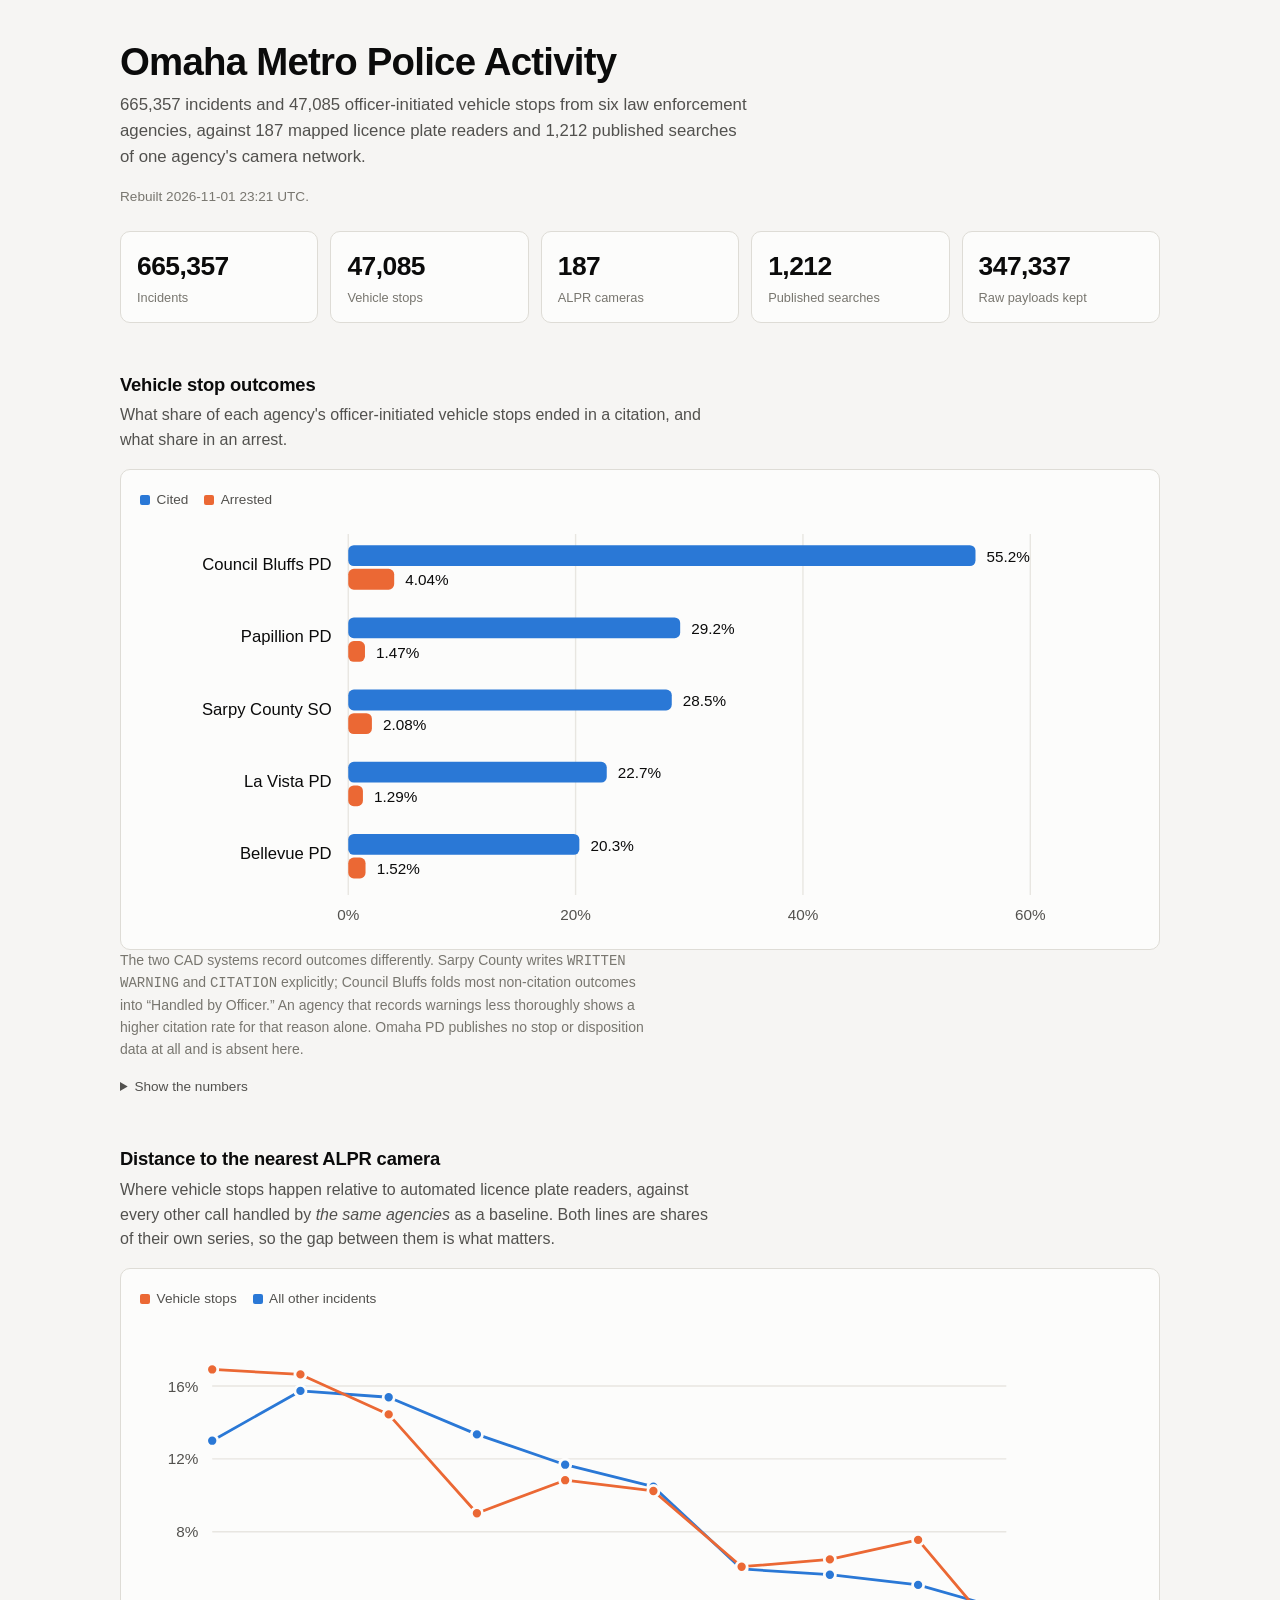
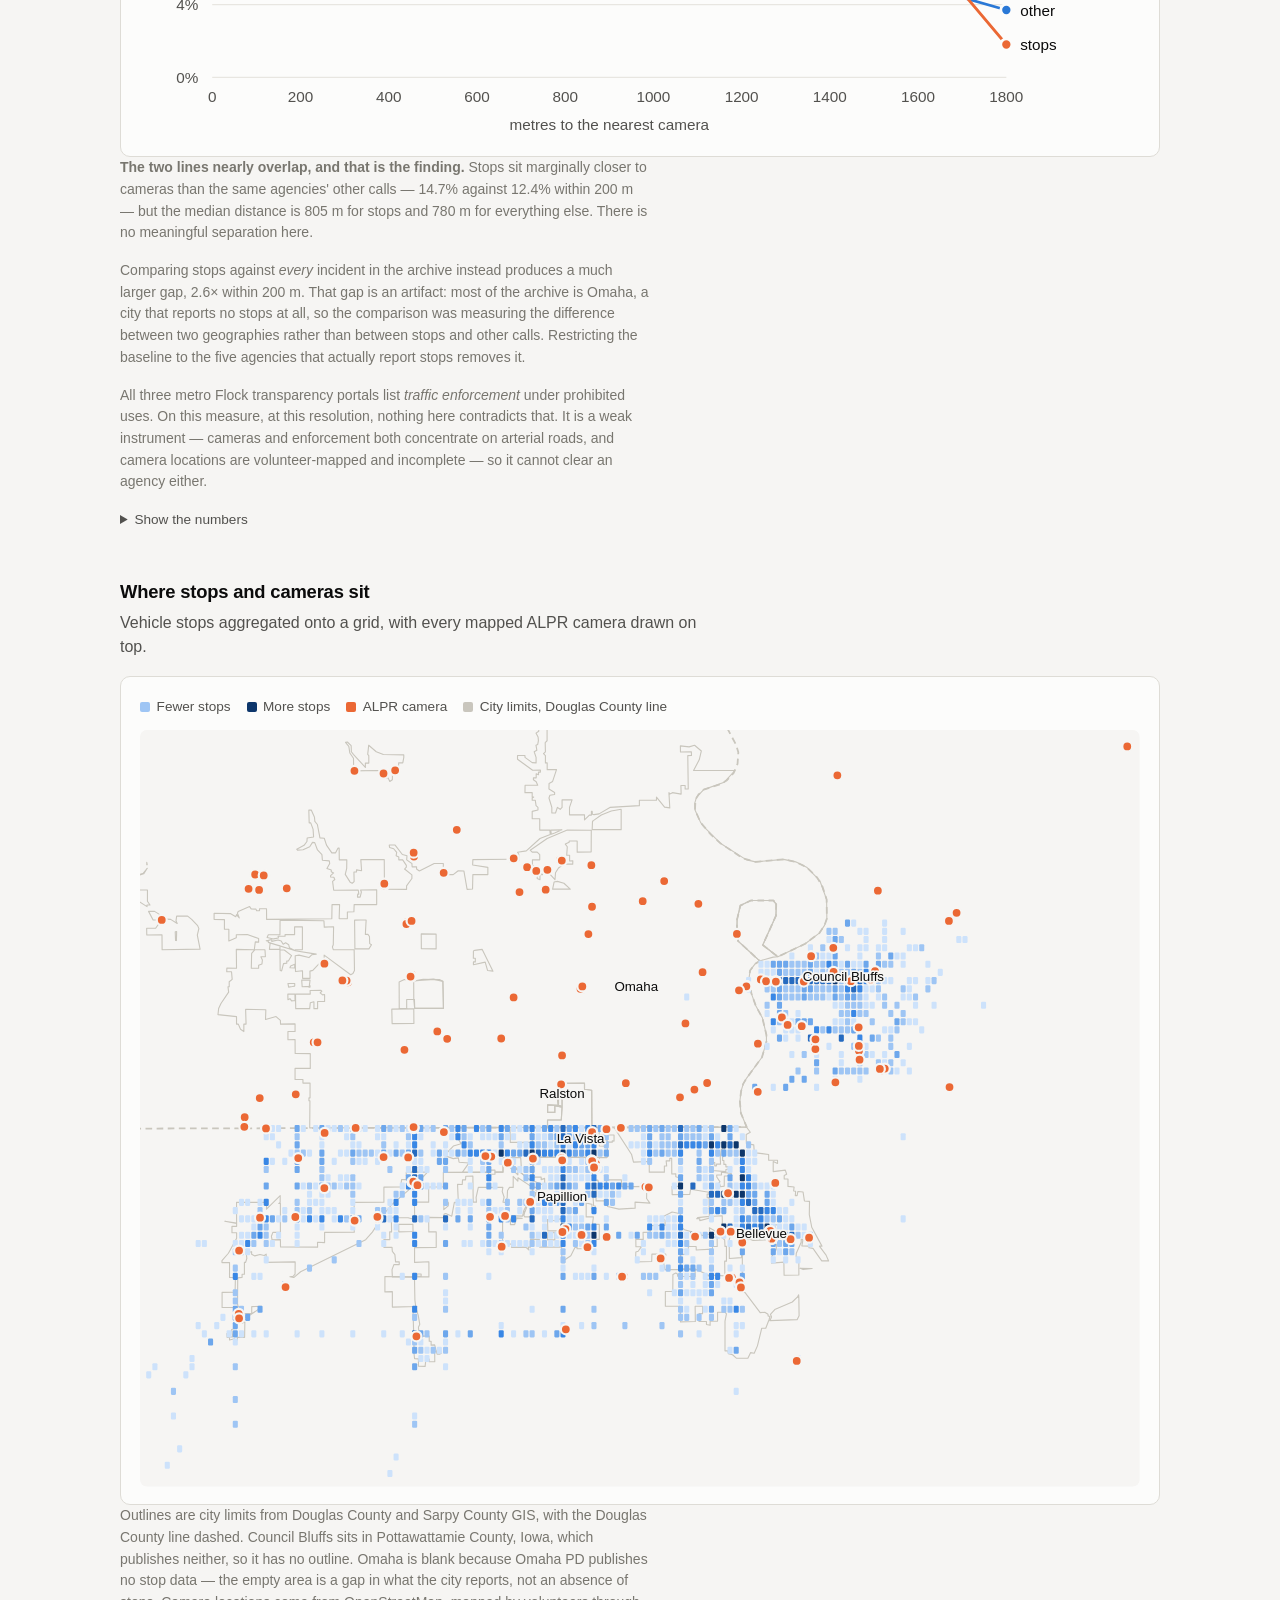
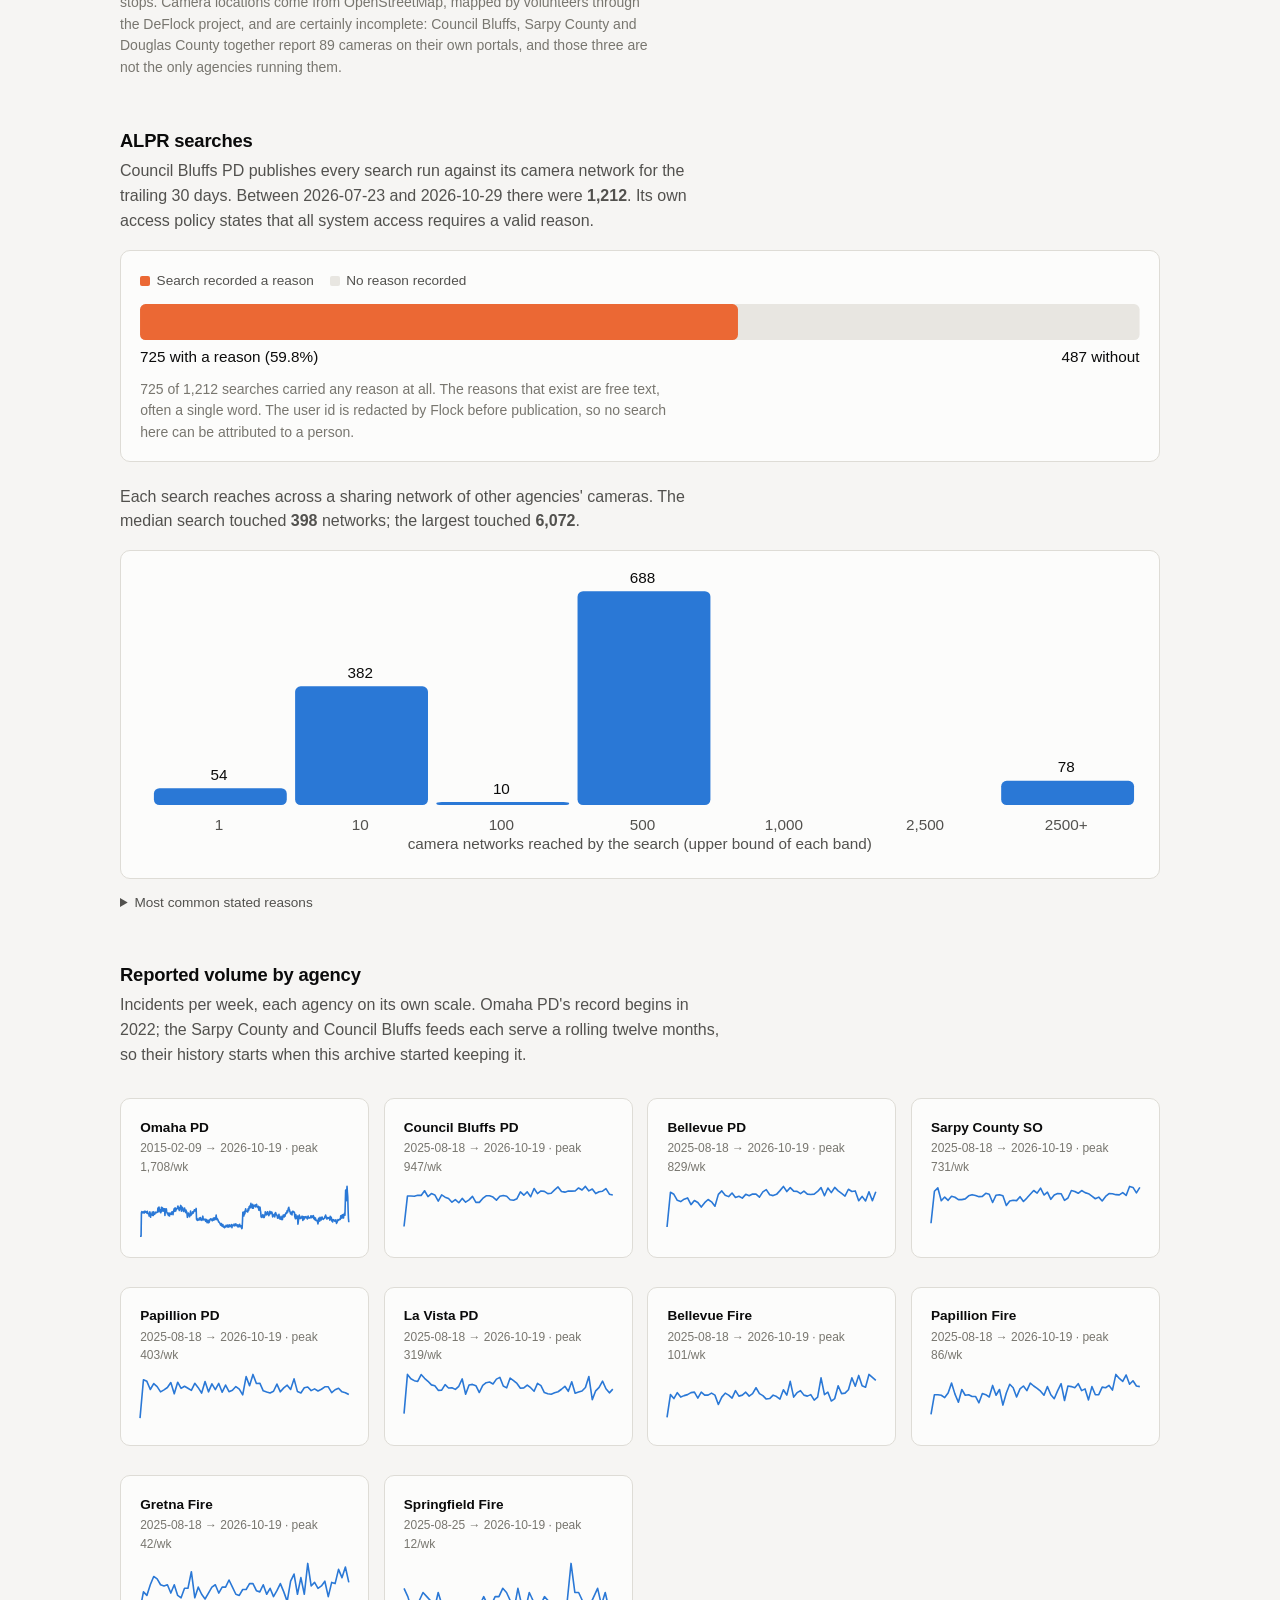
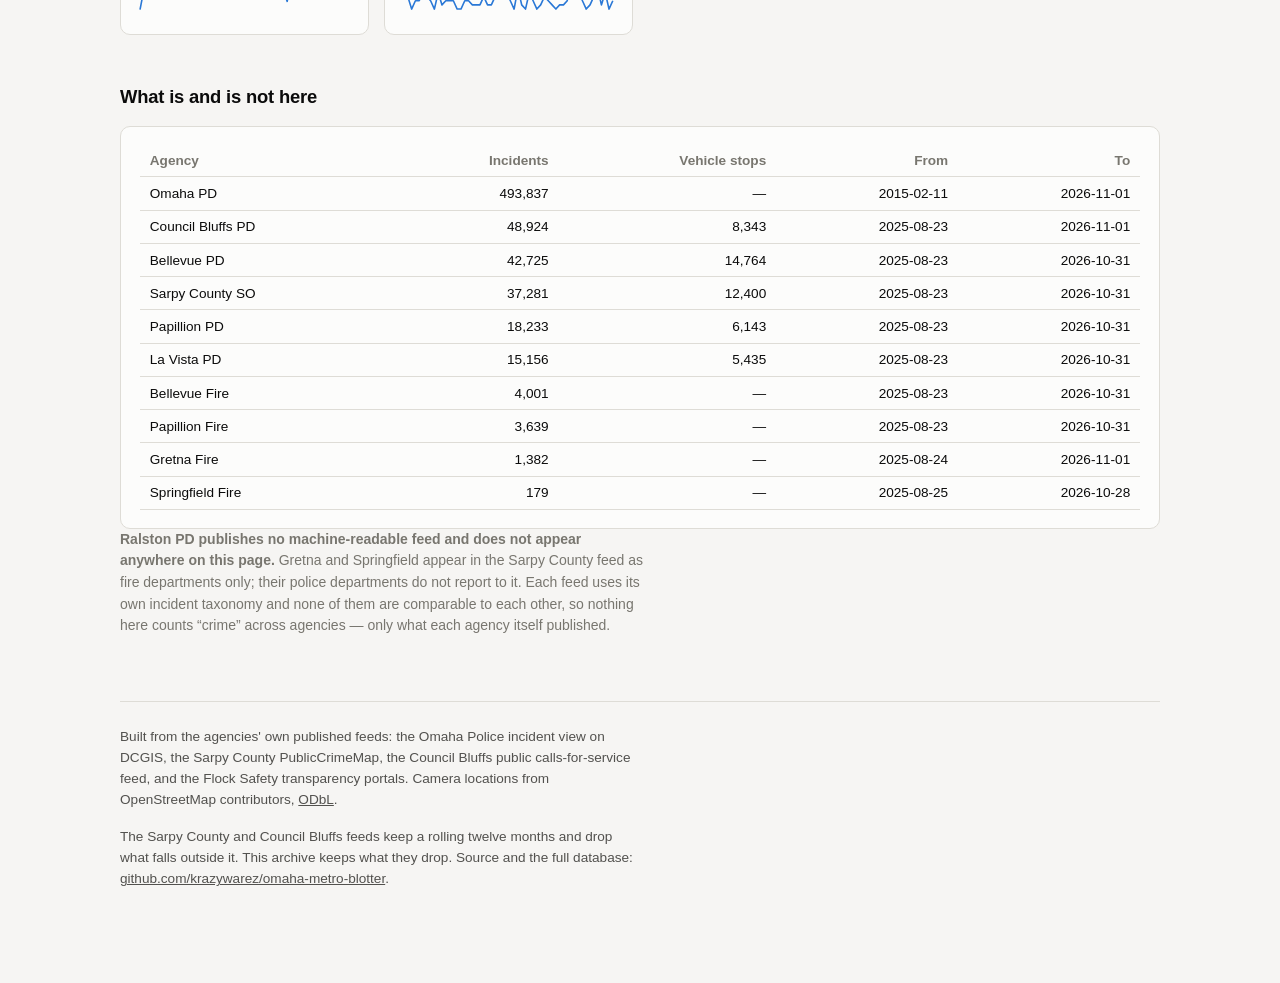
==== commit b8072ee9: "site 2026-11-01 23:22" ====
--- a/index.html
+++ b/index.html
@@ -157,7 +157,7 @@
 </div>
 
 <script>
-const DATA = {"totals":{"incidents":654817,"stops":45211,"cameras":186,"searches":884,"amendments":153,"raw":336787,"built":"2026-10-14 23:18 UTC"},"agencies":[{"agency":"Omaha PD","incidents":490617,"stops":0,"first":"2015-02-11","last":"2026-10-14"},{"agency":"Council Bluffs PD","incidents":46946,"stops":8005,"first":"2025-08-23","last":"2026-10-14"},{"agency":"Bellevue PD","incidents":40817,"stops":14108,"first":"2025-08-23","last":"2026-10-13"},{"agency":"Sarpy County SO","incidents":35566,"stops":11888,"first":"2025-08-23","last":"2026-10-13"},{"agency":"Papillion PD","incidents":17597,"stops":5984,"first":"2025-08-23","last":"2026-10-13"},{"agency":"La Vista PD","incidents":14544,"stops":5226,"first":"2025-08-23","last":"2026-10-13"},{"agency":"Bellevue Fire","incidents":3779,"stops":0,"first":"2025-08-23","last":"2026-10-14"},{"agency":"Papillion Fire","incidents":3471,"stops":0,"first":"2025-08-23","last":"2026-10-13"},{"agency":"Gretna Fire","incidents":1307,"stops":0,"first":"2025-08-24","last":"2026-10-13"},{"agency":"Springfield Fire","incidents":173,"stops":0,"first":"2025-08-25","last":"2026-10-10"}],"outcomes":[{"agency":"Council Bluffs PD","stops":8005,"cited":0.5578,"arrested":0.0399},{"agency":"Papillion PD","stops":5981,"cited":0.2946,"arrested":0.015},{"agency":"Sarpy County SO","stops":11886,"cited":0.2858,"arrested":0.0209},{"agency":"La Vista PD","stops":5226,"cited":0.2258,"arrested":0.0132},{"agency":"Bellevue PD","stops":14100,"cited":0.2037,"arrested":0.015}],"proximity":[{"m":0,"stops":0.16637,"other":0.12964},{"m":200,"stops":0.16637,"other":0.15702},{"m":400,"stops":0.14452,"other":0.15413},{"m":600,"stops":0.0932,"other":0.13426},{"m":800,"stops":0.10751,"other":0.11645},{"m":1000,"stops":0.10339,"other":0.10486},{"m":1200,"stops":0.06059,"other":0.05951},{"m":1400,"stops":0.06449,"other":0.05655},{"m":1600,"stops":0.07549,"other":0.05066},{"m":1800,"stops":0.01806,"other":0.03694}],"weekly":{"Bellevue Fire":{"weeks":["2025-08-18","2025-08-25","2025-09-01","2025-09-08","2025-09-15","2025-09-22","2025-09-29","2025-10-06","2025-10-13","2025-10-20","2025-10-27","2025-11-03","2025-11-10","2025-11-17","2025-11-24","2025-12-01","2025-12-08","2025-12-15","2025-12-22","2025-12-29","2026-01-05","2026-01-12","2026-01-19","2026-01-26","2026-02-02","2026-02-09","2026-02-16","2026-02-23","2026-03-02","2026-03-09","2026-03-16","2026-03-23","2026-03-30","2026-04-06","2026-04-13","2026-04-20","2026-04-27","2026-05-04","2026-05-11","2026-05-18","2026-05-25","2026-06-01","2026-06-08","2026-06-15","2026-06-22","2026-06-29","2026-07-06","2026-07-13","2026-07-20","2026-07-27","2026-08-03","2026-08-10","2026-08-17","2026-08-24","2026-08-31","2026-09-07","2026-09-14","2026-09-21","2026-09-28","2026-10-05"],"counts":[14,60,52,64,55,58,60,64,65,53,65,59,59,63,59,40,55,63,59,53,68,57,59,65,57,62,74,62,58,51,52,59,56,51,70,59,87,55,64,68,59,57,60,49,55,94,60,65,47,52,78,62,63,70,94,77,99,78,75,101]},"Bellevue PD":{"weeks":["2025-08-18","2025-08-25","2025-09-01","2025-09-08","2025-09-15","2025-09-22","2025-09-29","2025-10-06","2025-10-13","2025-10-20","2025-10-27","2025-11-03","2025-11-10","2025-11-17","2025-11-24","2025-12-01","2025-12-08","2025-12-15","2025-12-22","2025-12-29","2026-01-05","2026-01-12","2026-01-19","2026-01-26","2026-02-02","2026-02-09","2026-02-16","2026-02-23","2026-03-02","2026-03-09","2026-03-16","2026-03-23","2026-03-30","2026-04-06","2026-04-13","2026-04-20","2026-04-27","2026-05-04","2026-05-11","2026-05-18","2026-05-25","2026-06-01","2026-06-08","2026-06-15","2026-06-22","2026-06-29","2026-07-06","2026-07-13","2026-07-20","2026-07-27","2026-08-03","2026-08-10","2026-08-17","2026-08-24","2026-08-31","2026-09-07","2026-09-14","2026-09-21","2026-09-28","2026-10-05"],"counts":[154,731,698,597,576,616,638,526,594,561,485,558,611,572,499,697,754,683,659,719,646,666,634,697,673,704,701,651,739,776,690,676,697,759,829,744,809,751,747,708,751,701,694,701,745,809,674,802,726,812,756,713,669,782,745,754,592,663,587,741]},"Council Bluffs PD":{"weeks":["2025-08-18","2025-08-25","2025-09-01","2025-09-08","2025-09-15","2025-09-22","2025-09-29","2025-10-06","2025-10-13","2025-10-20","2025-10-27","2025-11-03","2025-11-10","2025-11-17","2025-11-24","2025-12-01","2025-12-08","2025-12-15","2025-12-22","2025-12-29","2026-01-05","2026-01-12","2026-01-19","2026-01-26","2026-02-02","2026-02-09","2026-02-16","2026-02-23","2026-03-02","2026-03-09","2026-03-16","2026-03-23","2026-03-30","2026-04-06","2026-04-13","2026-04-20","2026-04-27","2026-05-04","2026-05-11","2026-05-18","2026-05-25","2026-06-01","2026-06-08","2026-06-15","2026-06-22","2026-06-29","2026-07-06","2026-07-13","2026-07-20","2026-07-27","2026-08-03","2026-08-10","2026-08-17","2026-08-24","2026-08-31","2026-09-07","2026-09-14","2026-09-21","2026-09-28","2026-10-05"],"counts":[185,764,764,761,780,776,865,754,811,786,667,785,743,718,647,697,637,719,647,691,757,644,644,718,769,770,745,686,759,773,759,693,683,713,842,780,843,751,908,811,861,853,810,818,882,937,851,838,859,858,860,918,878,947,862,897,811,845,856,905]},"Gretna Fire":{"weeks":["2025-08-18","2025-08-25","2025-09-01","2025-09-08","2025-09-15","2025-09-22","2025-09-29","2025-10-06","2025-10-13","2025-10-20","2025-10-27","2025-11-03","2025-11-10","2025-11-17","2025-11-24","2025-12-01","2025-12-08","2025-12-15","2025-12-22","2025-12-29","2026-01-05","2026-01-12","2026-01-19","2026-01-26","2026-02-02","2026-02-09","2026-02-16","2026-02-23","2026-03-02","2026-03-09","2026-03-16","2026-03-23","2026-03-30","2026-04-06","2026-04-13","2026-04-20","2026-04-27","2026-05-04","2026-05-11","2026-05-18","2026-05-25","2026-06-01","2026-06-08","2026-06-15","2026-06-22","2026-06-29","2026-07-06","2026-07-13","2026-07-20","2026-07-27","2026-08-03","2026-08-10","2026-08-17","2026-08-24","2026-08-31","2026-09-07","2026-09-14","2026-09-21","2026-09-28","2026-10-05"],"counts":[3,18,15,24,31,29,24,23,24,17,24,15,13,21,21,35,13,22,16,12,17,22,24,17,22,22,28,22,16,15,20,20,25,25,19,18,24,16,21,14,19,25,18,10,27,33,16,30,16,42,23,26,21,23,27,14,26,25,37,30]},"La Vista PD":{"weeks":["2025-08-18","2025-08-25","2025-09-01","2025-09-08","2025-09-15","2025-09-22","2025-09-29","2025-10-06","2025-10-13","2025-10-20","2025-10-27","2025-11-03","2025-11-10","2025-11-17","2025-11-24","2025-12-01","2025-12-08","2025-12-15","2025-12-22","2025-12-29","2026-01-05","2026-01-12","2026-01-19","2026-01-26","2026-02-02","2026-02-09","2026-02-16","2026-02-23","2026-03-02","2026-03-09","2026-03-16","2026-03-23","2026-03-30","2026-04-06","2026-04-13","2026-04-20","2026-04-27","2026-05-04","2026-05-11","2026-05-18","2026-05-25","2026-06-01","2026-06-08","2026-06-15","2026-06-22","2026-06-29","2026-07-06","2026-07-13","2026-07-20","2026-07-27","2026-08-03","2026-08-10","2026-08-17","2026-08-24","2026-08-31","2026-09-07","2026-09-14","2026-09-21","2026-09-28","2026-10-05"],"counts":[68,319,291,279,274,318,294,275,252,246,217,218,254,232,234,223,243,290,192,251,255,247,203,249,266,270,258,289,300,245,233,296,279,261,230,233,251,234,211,262,247,203,195,192,201,208,224,243,211,272,199,206,213,235,306,157,214,236,276,227]},"Omaha PD":{"weeks":["2015-02-09","2015-04-06","2015-05-11","2015-06-15","2015-06-22","2015-06-29","2015-07-06","2015-07-13","2015-07-20","2015-07-27","2015-08-03","2015-08-10","2015-08-17","2015-08-24","2015-08-31","2015-09-07","2015-09-14","2015-09-21","2015-09-28","2015-10-05","2015-10-12","2015-10-19","2015-10-26","2015-11-02","2015-11-09","2015-11-16","2015-11-23","2015-11-30","2015-12-07","2015-12-14","2015-12-21","2015-12-28","2016-01-04","2016-01-11","2016-01-18","2016-01-25","2016-02-01","2016-02-08","2016-02-15","2016-02-22","2016-02-29","2016-03-07","2016-03-14","2016-03-21","2016-03-28","2016-04-04","2016-04-11","2016-04-18","2016-04-25","2016-05-02","2016-05-09","2016-05-16","2016-05-23","2016-05-30","2016-06-06","2016-06-13","2016-06-20","2016-06-27","2016-07-04","2016-07-11","2016-07-18","2016-07-25","2016-08-01","2016-08-08","2016-08-15","2016-08-22","2016-08-29","2016-09-05","2016-09-12","2016-09-19","2016-09-26","2016-10-03","2016-10-10","2016-10-17","2016-10-24","2016-10-31","2016-11-07","2016-11-14","2016-11-21","2016-11-28","2016-12-05","2016-12-12","2016-12-19","2016-12-26","2017-01-02","2017-01-09","2017-01-16","2017-01-23","2017-01-30","2017-02-06","2017-02-13","2017-02-20","2017-02-27","2017-03-06","2017-03-13","2017-03-20","2017-03-27","2017-04-03","2017-04-10","2017-04-17","2017-04-24","2017-05-01","2017-05-08","2017-05-15","2017-05-22","2017-05-29","2017-06-05","2017-06-12","2017-06-19","2017-06-26","2017-07-03","2017-07-10","2017-07-17","2017-07-24","2017-07-31","2017-08-07","2017-08-14","2017-08-21","2017-08-28","2017-09-04","2017-09-11","2017-09-18","2017-09-25","2017-10-02","2017-10-09","2017-10-16","2017-10-23","2017-10-30","2017-11-06","2017-11-13","2017-11-20","2017-11-27","2017-12-04","2017-12-11","2017-12-18","2017-12-25","2018-01-01","2018-01-08","2018-01-15","2018-01-22","2018-01-29","2018-02-05","2018-02-12","2018-02-19","2018-02-26","2018-03-05","2018-03-12","2018-03-19","2018-03-26","2018-04-02","2018-04-09","2018-04-16","2018-04-23","2018-04-30","2018-05-07","2018-05-14","2018-05-21","2018-05-28","2018-06-04","2018-06-11","2018-06-18","2018-06-25","2018-07-02","2018-07-09","2018-07-16","2018-07-23","2018-07-30","2018-08-06","2018-08-13","2018-08-20","2018-08-27","2018-09-03","2018-09-10","2018-09-17","2018-09-24","2018-10-01","2018-10-08","2018-10-15","2018-10-22","2018-10-29","2018-11-05","2018-11-12","2018-11-19","2018-11-26","2018-12-03","2018-12-10","2018-12-17","2018-12-24","2018-12-31","2019-01-07","2019-01-14","2019-01-21","2019-01-28","2019-02-04","2019-02-11","2019-02-18","2019-02-25","2019-03-04","2019-03-11","2019-03-18","2019-03-25","2019-04-01","2019-04-08","2019-04-15","2019-04-22","2019-04-29","2019-05-06","2019-05-13","2019-05-20","2019-05-27","2019-06-03","2019-06-10","2019-06-17","2019-06-24","2019-07-01","2019-07-08","2019-07-15","2019-07-22","2019-07-29","2019-08-05","2019-08-12","2019-08-19","2019-08-26","2019-09-02","2019-09-09","2019-09-16","2019-09-23","2019-09-30","2019-10-07","2019-10-14","2019-10-21","2019-10-28","2019-11-04","2019-11-11","2019-11-18","2019-11-25","2019-12-02","2019-12-09","2019-12-16","2019-12-23","2019-12-30","2020-01-06","2020-01-13","2020-01-20","2020-01-27","2020-02-03","2020-02-10","2020-02-17","2020-02-24","2020-03-02","2020-03-09","2020-03-16","2020-03-23","2020-03-30","2020-04-06","2020-04-13","2020-04-20","2020-04-27","2020-05-04","2020-05-11","2020-05-18","2020-05-25","2020-06-01","2020-06-08","2020-06-15","2020-06-22","2020-06-29","2020-07-06","2020-07-13","2020-07-20","2020-07-27","2020-08-03","2020-08-10","2020-08-17","2020-08-24","2020-08-31","2020-09-07","2020-09-14","2020-09-21","2020-09-28","2020-10-05","2020-10-12","2020-10-19","2020-10-26","2020-11-02","2020-11-09","2020-11-16","2020-11-23","2020-11-30","2020-12-07","2020-12-14","2020-12-21","2020-12-28","2021-01-04","2021-01-11","2021-01-18","2021-01-25","2021-02-01","2021-02-08","2021-02-15","2021-02-22","2021-03-01","2021-03-08","2021-03-15","2021-03-22","2021-03-29","2021-04-05","2021-04-12","2021-04-19","2021-04-26","2021-05-03","2021-05-10","2021-05-17","2021-05-24","2021-05-31","2021-06-07","2021-06-14","2021-06-21","2021-06-28","2021-07-05","2021-07-12","2021-07-19","2021-07-26","2021-08-02","2021-08-09","2021-08-16","2021-08-23","2021-08-30","2021-09-06","2021-09-13","2021-09-20","2021-09-27","2021-10-04","2021-10-11","2021-10-18","2021-10-25","2021-11-01","2021-11-08","2021-11-15","2021-11-22","2021-11-29","2021-12-06","2021-12-13","2021-12-20","2021-12-27","2022-01-03","2022-01-10","2022-01-17","2022-01-24","2022-01-31","2022-02-07","2022-02-14","2022-02-21","2022-02-28","2022-03-07","2022-03-14","2022-03-21","2022-03-28","2022-04-04","2022-04-11","2022-04-18","2022-04-25","2022-05-02","2022-05-09","2022-05-16","2022-05-23","2022-05-30","2022-06-06","2022-06-13","2022-06-20","2022-06-27","2022-07-04","2022-07-11","2022-07-18","2022-07-25","2022-08-01","2022-08-08","2022-08-15","2022-08-22","2022-08-29","2022-09-05","2022-09-12","2022-09-19","2022-09-26","2022-10-03","2022-10-10","2022-10-17","2022-10-24","2022-10-31","2022-11-07","2022-11-14","2022-11-21","2022-11-28","2022-12-05","2022-12-12","2022-12-19","2022-12-26","2023-01-02","2023-01-09","2023-01-16","2023-01-23","2023-01-30","2023-02-06","2023-02-13","2023-02-20","2023-02-27","2023-03-06","2023-03-13","2023-03-20","2023-03-27","2023-04-03","2023-04-10","2023-04-17","2023-04-24","2023-05-01","2023-05-08","2023-05-15","2023-05-22","2023-05-29","2023-06-05","2023-06-12","2023-06-19","2023-06-26","2023-07-03","2023-07-10","2023-07-17","2023-07-24","2023-07-31","2023-08-07","2023-08-14","2023-08-21","2023-08-28","2023-09-04","2023-09-11","2023-09-18","2023-09-25","2023-10-02","2023-10-09","2023-10-16","2023-10-23","2023-10-30","2023-11-06","2023-11-13","2023-11-20","2023-11-27","2023-12-04","2023-12-11","2023-12-18","2023-12-25","2024-01-01","2024-01-08","2024-01-15","2024-01-22","2024-01-29","2024-02-05","2024-02-12","2024-02-19","2024-02-26","2024-03-04","2024-03-11","2024-03-18","2024-03-25","2024-04-01","2024-04-08","2024-04-15","2024-04-22","2024-04-29","2024-05-06","2024-05-13","2024-05-20","2024-05-27","2024-06-03","2024-06-10","2024-06-17","2024-06-24","2024-07-01","2024-07-08","2024-07-15","2024-07-22","2024-07-29","2024-08-05","2024-08-12","2024-08-19","2024-08-26","2024-09-02","2024-09-09","2024-09-16","2024-09-23","2024-09-30","2024-10-07","2024-10-14","2024-10-21","2024-10-28","2024-11-04","2024-11-11","2024-11-18","2024-11-25","2024-12-02","2024-12-09","2024-12-16","2024-12-23","2024-12-30","2025-01-06","2025-01-13","2025-01-20","2025-01-27","2025-02-03","2025-02-10","2025-02-17","2025-02-24","2025-03-03","2025-03-10","2025-03-17","2025-03-24","2025-03-31","2025-04-07","2025-04-14","2025-04-21","2025-04-28","2025-05-05","2025-05-12","2025-05-19","2025-05-26","2025-06-02","2025-06-09","2025-06-16","2025-06-23","2025-06-30","2025-07-07","2025-07-14","2025-07-21","2025-07-28","2025-08-04","2025-08-11","2025-08-18","2025-08-25","2025-09-01","2025-09-08","2025-09-15","2025-09-22","2025-09-29","2025-10-06","2025-10-13","2025-10-20","2025-10-27","2025-11-03","2025-11-10","2025-11-17","2025-11-24","2025-12-01","2025-12-08","2025-12-15","2025-12-22","2025-12-29","2026-01-05","2026-01-12","2026-01-19","2026-01-26","2026-02-02","2026-02-09","2026-02-16","2026-02-23","2026-03-02","2026-03-09","2026-03-16","2026-03-23","2026-03-30","2026-04-06","2026-04-13","2026-04-20","2026-04-27","2026-05-04","2026-05-11","2026-05-18","2026-05-25","2026-06-01","2026-06-08","2026-06-15","2026-06-22","2026-06-29","2026-07-06","2026-07-13","2026-07-20","2026-07-27","2026-08-03","2026-08-10","2026-08-17","2026-08-24","2026-08-31","2026-09-07","2026-09-14","2026-09-21","2026-09-28","2026-10-05"],"counts":[1,1,2,2,807,842,794,830,827,807,821,842,794,807,859,826,847,822,837,795,807,853,777,790,770,770,693,757,834,789,649,757,740,731,756,831,711,751,714,839,768,757,759,788,794,825,814,808,824,822,839,963,902,844,1004,918,896,904,822,805,844,989,849,983,939,917,869,947,856,887,939,713,846,858,944,938,841,810,767,767,792,710,716,793,693,776,752,780,795,749,784,841,789,807,740,848,871,929,951,849,971,916,865,943,925,941,970,994,1036,995,934,952,880,980,935,1019,1056,1034,857,957,937,993,903,887,852,876,932,967,890,849,811,900,864,837,756,648,722,739,795,747,761,666,734,720,866,713,743,772,760,801,840,790,838,858,842,908,910,895,890,862,953,579,615,545,587,545,567,579,568,626,624,561,637,582,586,559,544,557,643,687,583,595,560,570,565,570,583,511,559,574,533,466,472,547,551,460,468,477,513,569,581,591,594,563,578,585,529,592,570,620,548,569,581,635,574,638,636,723,621,569,606,584,561,532,489,491,484,451,441,400,380,430,435,356,395,338,402,366,343,311,338,293,320,341,316,372,330,331,332,386,352,309,350,334,393,359,325,377,337,354,355,399,294,382,364,372,381,366,414,356,363,394,396,424,360,382,360,364,387,317,381,324,339,378,409,328,360,325,358,317,258,280,521,822,771,751,694,842,759,781,868,939,893,859,850,859,835,833,938,885,901,1012,1017,974,1056,976,1126,1037,1044,1057,964,1091,1064,961,1024,1020,1045,1050,1074,1022,1004,1020,1096,1044,1008,1004,984,1023,933,893,1002,962,997,888,824,665,700,645,694,721,735,693,641,711,645,718,701,836,776,775,786,731,751,833,838,788,758,706,764,743,851,771,791,826,774,831,819,745,662,734,688,738,711,759,659,746,811,803,733,741,715,692,620,658,711,630,750,628,645,585,613,603,679,575,579,570,576,681,723,722,706,660,734,680,733,778,798,795,768,869,852,828,915,956,983,914,905,829,825,764,823,758,769,731,840,856,850,831,846,815,817,675,635,603,743,653,609,650,632,692,413,482,616,679,725,649,604,630,619,658,655,623,687,628,544,667,665,573,655,608,659,665,641,671,649,639,603,592,663,690,625,640,631,625,637,639,637,691,627,633,679,646,676,680,703,601,614,644,566,570,623,535,555,531,535,544,482,423,480,613,574,551,519,642,597,602,552,575,651,646,609,594,573,604,597,605,616,675,663,720,665,628,597,586,624,634,635,613,624,617,631,548,682,581,600,644,571,516,498,491,565,538,553,541,537,511,505,519,555,502,436,494,480,509,555,542,541,565,551,577,567,556,687,600,654,692,622,703,613,704,609,710,733,748,687,1085,1524,1292,1145,1452,1649,1414,1236,690]},"Papillion Fire":{"weeks":["2025-08-18","2025-08-25","2025-09-01","2025-09-08","2025-09-15","2025-09-22","2025-09-29","2025-10-06","2025-10-13","2025-10-20","2025-10-27","2025-11-03","2025-11-10","2025-11-17","2025-11-24","2025-12-01","2025-12-08","2025-12-15","2025-12-22","2025-12-29","2026-01-05","2026-01-12","2026-01-19","2026-01-26","2026-02-02","2026-02-09","2026-02-16","2026-02-23","2026-03-02","2026-03-09","2026-03-16","2026-03-23","2026-03-30","2026-04-06","2026-04-13","2026-04-20","2026-04-27","2026-05-04","2026-05-11","2026-05-18","2026-05-25","2026-06-01","2026-06-08","2026-06-15","2026-06-22","2026-06-29","2026-07-06","2026-07-13","2026-07-20","2026-07-27","2026-08-03","2026-08-10","2026-08-17","2026-08-24","2026-08-31","2026-09-07","2026-09-14","2026-09-21","2026-09-28","2026-10-05"],"counts":[17,51,51,50,46,54,71,52,38,60,50,51,48,48,37,53,51,47,67,50,60,33,54,69,63,47,61,66,58,71,66,62,57,50,65,51,44,58,70,41,66,65,63,70,58,61,42,65,51,51,64,63,67,59,86,79,74,85,69,75]},"Papillion PD":{"weeks":["2025-08-18","2025-08-25","2025-09-01","2025-09-08","2025-09-15","2025-09-22","2025-09-29","2025-10-06","2025-10-13","2025-10-20","2025-10-27","2025-11-03","2025-11-10","2025-11-17","2025-11-24","2025-12-01","2025-12-08","2025-12-15","2025-12-22","2025-12-29","2026-01-05","2026-01-12","2026-01-19","2026-01-26","2026-02-02","2026-02-09","2026-02-16","2026-02-23","2026-03-02","2026-03-09","2026-03-16","2026-03-23","2026-03-30","2026-04-06","2026-04-13","2026-04-20","2026-04-27","2026-05-04","2026-05-11","2026-05-18","2026-05-25","2026-06-01","2026-06-08","2026-06-15","2026-06-22","2026-06-29","2026-07-06","2026-07-13","2026-07-20","2026-07-27","2026-08-03","2026-08-10","2026-08-17","2026-08-24","2026-08-31","2026-09-07","2026-09-14","2026-09-21","2026-09-28","2026-10-05"],"counts":[49,360,347,281,329,304,262,278,297,337,246,340,290,307,291,274,331,296,252,345,262,327,280,330,259,317,263,275,305,284,237,385,312,403,330,332,270,261,253,267,325,262,294,316,281,367,264,253,295,301,272,286,269,283,303,303,255,279,291,262]},"Sarpy County SO":{"weeks":["2025-08-18","2025-08-25","2025-09-01","2025-09-08","2025-09-15","2025-09-22","2025-09-29","2025-10-06","2025-10-13","2025-10-20","2025-10-27","2025-11-03","2025-11-10","2025-11-17","2025-11-24","2025-12-01","2025-12-08","2025-12-15","2025-12-22","2025-12-29","2026-01-05","2026-01-12","2026-01-19","2026-01-26","2026-02-02","2026-02-09","2026-02-16","2026-02-23","2026-03-02","2026-03-09","2026-03-16","2026-03-23","2026-03-30","2026-04-06","2026-04-13","2026-04-20","2026-04-27","2026-05-04","2026-05-11","2026-05-18","2026-05-25","2026-06-01","2026-06-08","2026-06-15","2026-06-22","2026-06-29","2026-07-06","2026-07-13","2026-07-20","2026-07-27","2026-08-03","2026-08-10","2026-08-17","2026-08-24","2026-08-31","2026-09-07","2026-09-14","2026-09-21","2026-09-28","2026-10-05"],"counts":[191,660,709,521,575,527,587,572,537,537,548,593,610,597,581,584,630,616,495,602,609,594,452,518,529,523,580,510,560,616,671,633,706,605,647,542,606,628,624,526,561,671,657,630,671,640,625,588,550,574,518,584,625,623,610,607,641,599,731,716]},"Springfield Fire":{"weeks":["2025-08-25","2025-09-01","2025-09-08","2025-09-15","2025-09-22","2025-09-29","2025-10-06","2025-10-13","2025-10-20","2025-10-27","2025-11-03","2025-11-10","2025-11-17","2025-11-24","2025-12-01","2025-12-08","2025-12-15","2025-12-22","2025-12-29","2026-01-19","2026-01-26","2026-02-02","2026-02-09","2026-02-16","2026-02-23","2026-03-02","2026-03-09","2026-03-16","2026-03-23","2026-03-30","2026-04-13","2026-04-27","2026-05-04","2026-05-11","2026-05-18","2026-05-25","2026-06-01","2026-06-08","2026-06-15","2026-06-22","2026-06-29","2026-07-06","2026-07-13","2026-07-20","2026-07-27","2026-08-03","2026-08-10","2026-08-17","2026-08-24","2026-08-31","2026-09-07","2026-09-14","2026-09-21"],"counts":[6,4,1,3,3,5,4,3,1,5,2,3,3,3,1,1,3,3,2,2,2,4,2,2,4,4,6,5,3,1,6,2,1,5,3,1,2,4,3,2,1,2,2,3,12,5,5,3,1,2,4,6,2]}},"map":{"cell":0.004,"boundaries":[{"name":"Douglas County","kind":"county","rings":[[[-95.9056,41.3006],[-95.9062,41.3013],[-95.9209,41.3013],[-95.9277,41.2988],[-95.9298,41.2921],[-95.9299,41.2852],[-95.9291,41.2815],[-95.9152,41.2719],[-95.918,41.2705],[-95.9214,41.2672],[-95.9222,41.2626],[-95.9205,41.256],[-95.9178,41.2502],[-95.9134,41.244],[-95.9108,41.2358],[-95.9108,41.2325],[-95.9137,41.225],[-95.9236,41.2148],[-95.9258,41.212],[-95.9272,41.2085],[-95.928,41.2035],[-95.9273,41.1978],[-95.9236,41.191],[-96.3279,41.1902],[-96.3325,41.1956],[-96.3365,41.1979],[-96.3462,41.2018],[-96.3526,41.2057],[-96.3615,41.2195],[-96.3655,41.2355],[-96.3571,41.249],[-96.3508,41.2563],[-96.3497,41.2622],[-96.3506,41.2652],[-96.3606,41.2804],[-96.3671,41.2885],[-96.3753,41.2958],[-96.3808,41.2979],[-96.3905,41.3032],[-96.3986,41.3091],[-96.4026,41.3099],[-96.4092,41.3163],[-96.4086,41.3223],[-96.4069,41.3274],[-96.4074,41.3366],[-96.4138,41.3537],[-96.4214,41.3641],[-96.4256,41.3665],[-96.4396,41.3701],[-96.4584,41.3795],[-96.471,41.3932],[-95.9375,41.3931],[-95.9377,41.3906],[-95.936,41.385],[-95.9305,41.3772],[-95.929,41.3735],[-95.9295,41.3678],[-95.9321,41.3633],[-95.9363,41.3599],[-95.9402,41.358],[-95.9514,41.3553],[-95.9546,41.353],[-95.9567,41.3504],[-95.957,41.3454],[-95.9533,41.3392],[-95.9465,41.3332],[-95.9406,41.3292],[-95.9261,41.3218],[-95.9179,41.3201],[-95.8997,41.3213],[-95.8919,41.3201],[-95.8848,41.3175],[-95.8781,41.3126],[-95.8745,41.308],[-95.8719,41.3018],[-95.8717,41.2925],[-95.8732,41.2892],[-95.8766,41.2854],[-95.8857,41.2802],[-95.9034,41.2739],[-95.9132,41.2796],[-95.9046,41.2939],[-95.9045,41.2994],[-95.9056,41.3006]]]},{"name":"Valley","kind":"city","rings":[[[-96.3486,41.3348],[-96.3404,41.3354],[-96.3487,41.3354],[-96.3487,41.3388],[-96.3495,41.3388],[-96.3491,41.3354],[-96.3545,41.3354],[-96.3584,41.3382],[-96.3584,41.3355],[-96.3682,41.3355],[-96.3682,41.3317],[-96.3711,41.3317],[-96.3874,41.3411],[-96.3874,41.3354],[-96.3793,41.3353],[-96.3776,41.3344],[-96.3776,41.321],[-96.396,41.3211],[-96.3961,41.3196],[-96.3946,41.3185],[-96.3954,41.3175],[-96.3937,41.3158],[-96.3941,41.3154],[-96.386,41.3096],[-96.3885,41.3079],[-96.3831,41.3041],[-96.386,41.3012],[-96.3795,41.2982],[-96.3744,41.3028],[-96.3536,41.3126],[-96.3536,41.3046],[-96.3489,41.3044],[-96.3489,41.3037],[-96.3512,41.3037],[-96.3512,41.3026],[-96.3405,41.3027],[-96.3408,41.2917],[-96.3307,41.2917],[-96.3307,41.2955],[-96.326,41.2955],[-96.3258,41.3051],[-96.3115,41.2983],[-96.3115,41.2991],[-96.3095,41.2991],[-96.3112,41.3009],[-96.3112,41.3064],[-96.3186,41.3064],[-96.3186,41.3099],[-96.321,41.3099],[-96.321,41.3125],[-96.3136,41.3143],[-96.3113,41.317],[-96.314,41.3145],[-96.321,41.313],[-96.321,41.3136],[-96.3221,41.3136],[-96.3221,41.3148],[-96.3195,41.315],[-96.3195,41.3199],[-96.321,41.3199],[-96.321,41.3209],[-96.3295,41.3209],[-96.3294,41.3193],[-96.3308,41.3193],[-96.3308,41.3158],[-96.3379,41.3162],[-96.3371,41.3151],[-96.3394,41.3154],[-96.3394,41.3147],[-96.3403,41.3147],[-96.3403,41.3209],[-96.3374,41.3211],[-96.3403,41.3234],[-96.3403,41.328],[-96.3449,41.328],[-96.3473,41.3299],[-96.3483,41.3317],[-96.3486,41.3348]],[[-96.3491,41.3353],[-96.3502,41.3334],[-96.3543,41.3353],[-96.3491,41.3353]],[[-96.3113,41.3187],[-96.3116,41.3199],[-96.3116,41.3187],[-96.3113,41.3187]]]},{"name":"Boys Town","kind":"city","rings":[[[-96.1389,41.2531],[-96.1383,41.2488],[-96.1197,41.2488],[-96.1201,41.2619],[-96.1262,41.263],[-96.139,41.2621],[-96.1389,41.2531]]]},{"name":"Carter Lake, Iowa","kind":"city","rings":[[[-95.9064,41.2737],[-95.9034,41.2739],[-95.9132,41.2796],[-95.9046,41.2939],[-95.9045,41.2994],[-95.9062,41.3013],[-95.9209,41.3013],[-95.9277,41.2988],[-95.9298,41.2921],[-95.9299,41.2852],[-95.9291,41.2815],[-95.9152,41.2719],[-95.9064,41.2737]]]},{"name":"Omaha","kind":"city","rings":[[[-96.2157,41.2375],[-96.2203,41.2375],[-96.2203,41.2335],[-96.2157,41.2336],[-96.2156,41.2268],[-96.2059,41.2267],[-96.2059,41.2195],[-96.2157,41.2195],[-96.2157,41.2141],[-96.2106,41.2141],[-96.2106,41.2124],[-96.206,41.2124],[-96.206,41.2052],[-96.2067,41.2052],[-96.2067,41.2038],[-96.2061,41.2038],[-96.2062,41.1906],[-96.0524,41.1908],[-96.0524,41.1944],[-96.0435,41.1944],[-96.043,41.2006],[-96.0477,41.2014],[-96.0477,41.1981],[-96.0523,41.1981],[-96.0523,41.2018],[-96.0455,41.2016],[-96.046,41.2052],[-96.0453,41.2052],[-96.0453,41.2016],[-96.043,41.2009],[-96.043,41.2123],[-96.0314,41.2124],[-96.0285,41.2124],[-96.0285,41.2094],[-96.0238,41.2089],[-96.0237,41.1907],[-95.9236,41.191],[-95.9273,41.1978],[-95.928,41.2035],[-95.9272,41.2085],[-95.9258,41.212],[-95.9236,41.2148],[-95.9137,41.225],[-95.9108,41.2325],[-95.9108,41.2358],[-95.9134,41.244],[-95.9178,41.2502],[-95.9205,41.256],[-95.9222,41.2626],[-95.9214,41.2672],[-95.918,41.2705],[-95.9152,41.2719],[-95.9291,41.2815],[-95.9299,41.2852],[-95.9298,41.2921],[-95.9277,41.2988],[-95.9209,41.3013],[-95.9062,41.3013],[-95.9045,41.2994],[-95.9046,41.2939],[-95.9132,41.2796],[-95.9034,41.2739],[-95.8857,41.2802],[-95.8766,41.2854],[-95.8732,41.2892],[-95.8717,41.2925],[-95.8719,41.3018],[-95.8762,41.3108],[-95.8848,41.3175],[-95.8919,41.3201],[-95.8997,41.3213],[-95.9179,41.3201],[-95.924,41.3212],[-95.9406,41.3292],[-95.951,41.337],[-95.9533,41.3392],[-95.957,41.3454],[-95.9572,41.3486],[-95.9561,41.3515],[-95.9514,41.3553],[-95.9381,41.3589],[-95.9311,41.3646],[-95.9579,41.3646],[-95.9543,41.3698],[-95.9529,41.3741],[-95.9573,41.3769],[-95.9608,41.3761],[-95.9665,41.3766],[-95.9664,41.3736],[-95.9594,41.3737],[-95.9593,41.3719],[-95.9617,41.3718],[-95.9614,41.3556],[-95.9634,41.3556],[-95.9634,41.3573],[-95.9661,41.3573],[-95.966,41.3531],[-95.9716,41.3538],[-95.9733,41.3531],[-95.9739,41.3538],[-95.9733,41.3464],[-95.9767,41.3468],[-95.9819,41.3516],[-95.9819,41.3501],[-95.993,41.3501],[-95.993,41.3475],[-96.012,41.3466],[-96.0191,41.3435],[-96.0224,41.3431],[-96.0234,41.3433],[-96.0235,41.3447],[-96.024,41.3447],[-96.024,41.3429],[-96.0253,41.3429],[-96.0285,41.3405],[-96.0285,41.343],[-96.0382,41.343],[-96.0382,41.3466],[-96.0365,41.3503],[-96.043,41.3503],[-96.043,41.3466],[-96.0442,41.3457],[-96.046,41.3466],[-96.0472,41.3439],[-96.0496,41.3439],[-96.0496,41.3466],[-96.0515,41.3512],[-96.0509,41.3525],[-96.0478,41.3529],[-96.0478,41.3539],[-96.0515,41.3556],[-96.0514,41.3583],[-96.0491,41.3593],[-96.0466,41.365],[-96.0526,41.365],[-96.0526,41.3683],[-96.0538,41.3683],[-96.0538,41.3719],[-96.055,41.3728],[-96.0538,41.3737],[-96.0539,41.3782],[-96.0527,41.3791],[-96.0527,41.3932],[-96.0569,41.3932],[-96.0575,41.3891],[-96.0599,41.3891],[-96.0581,41.3864],[-96.0581,41.3837],[-96.0599,41.3828],[-96.0585,41.3809],[-96.0583,41.3792],[-96.0587,41.3773],[-96.0599,41.3769],[-96.0593,41.3744],[-96.061,41.3737],[-96.0598,41.371],[-96.0598,41.3683],[-96.0623,41.3684],[-96.067,41.371],[-96.067,41.3719],[-96.0718,41.3719],[-96.0718,41.3701],[-96.062,41.3647],[-96.057,41.3648],[-96.057,41.3638],[-96.0582,41.3638],[-96.0582,41.3625],[-96.0597,41.363],[-96.0597,41.361],[-96.0615,41.361],[-96.0615,41.3601],[-96.0597,41.3591],[-96.0587,41.3574],[-96.0669,41.3574],[-96.067,41.3538],[-96.0623,41.3538],[-96.0623,41.3517],[-96.0613,41.3517],[-96.0623,41.3512],[-96.0623,41.3501],[-96.0603,41.3501],[-96.0598,41.3475],[-96.0586,41.3466],[-96.0586,41.3454],[-96.0623,41.3447],[-96.0623,41.3411],[-96.0574,41.3411],[-96.0574,41.3356],[-96.0509,41.3356],[-96.0506,41.3334],[-96.0573,41.3315],[-96.0661,41.3255],[-96.0718,41.3248],[-96.071,41.3238],[-96.071,41.3206],[-96.0743,41.3214],[-96.1007,41.3212],[-96.1008,41.3186],[-96.091,41.3174],[-96.091,41.3139],[-96.1007,41.3139],[-96.1009,41.3069],[-96.1044,41.3067],[-96.1065,41.3157],[-96.1102,41.3158],[-96.1134,41.3139],[-96.1198,41.3139],[-96.1198,41.3193],[-96.1257,41.3193],[-96.1353,41.3157],[-96.1371,41.3166],[-96.1371,41.3177],[-96.14,41.3177],[-96.1401,41.3193],[-96.1435,41.3211],[-96.1433,41.3231],[-96.1463,41.3237],[-96.151,41.3283],[-96.1548,41.3283],[-96.1546,41.3271],[-96.1519,41.3265],[-96.15,41.3247],[-96.1503,41.3231],[-96.1486,41.3225],[-96.1486,41.3211],[-96.1461,41.3211],[-96.1437,41.3184],[-96.1437,41.3175],[-96.1449,41.3166],[-96.1401,41.3138],[-96.1401,41.312],[-96.1436,41.3084],[-96.1436,41.3067],[-96.1579,41.3068],[-96.158,41.3212],[-96.1732,41.3212],[-96.1727,41.3158],[-96.176,41.3162],[-96.176,41.3152],[-96.1776,41.3152],[-96.1775,41.3105],[-96.1787,41.3097],[-96.1801,41.3102],[-96.1832,41.314],[-96.1823,41.317],[-96.1822,41.3211],[-96.1871,41.3211],[-96.1872,41.3268],[-96.188,41.3268],[-96.1895,41.3245],[-96.1919,41.3245],[-96.1954,41.3283],[-96.1968,41.3316],[-96.1996,41.3318],[-96.2013,41.3383],[-96.2029,41.3398],[-96.2031,41.3418],[-96.2052,41.3453],[-96.2068,41.3453],[-96.2066,41.3391],[-96.2056,41.3391],[-96.2041,41.3361],[-96.2037,41.3322],[-96.2079,41.3317],[-96.208,41.33],[-96.2099,41.3282],[-96.2146,41.3263],[-96.2141,41.3258],[-96.2105,41.326],[-96.2062,41.3275],[-96.2044,41.3296],[-96.203,41.3295],[-96.2012,41.3259],[-96.1983,41.3236],[-96.198,41.3209],[-96.1936,41.3206],[-96.1933,41.3193],[-96.1951,41.3169],[-96.1923,41.3161],[-96.1923,41.3153],[-96.1908,41.3147],[-96.1927,41.3134],[-96.1927,41.3127],[-96.1906,41.3126],[-96.19,41.3115],[-96.1914,41.3106],[-96.1907,41.3063],[-96.1748,41.3064],[-96.1745,41.3044],[-96.1752,41.3044],[-96.1753,41.3029],[-96.1736,41.3029],[-96.1728,41.3054],[-96.1733,41.3064],[-96.1629,41.3065],[-96.1629,41.2993],[-96.1775,41.2993],[-96.1776,41.2958],[-96.1819,41.2957],[-96.1819,41.2925],[-96.1844,41.2924],[-96.1872,41.2925],[-96.1869,41.2993],[-96.1918,41.2993],[-96.1919,41.2924],[-96.2341,41.2921],[-96.2342,41.2973],[-96.2387,41.2973],[-96.2387,41.2964],[-96.2406,41.2963],[-96.241,41.2971],[-96.2441,41.2972],[-96.2451,41.2983],[-96.2525,41.2959],[-96.253,41.2951],[-96.2518,41.2928],[-96.2536,41.2944],[-96.2541,41.2934],[-96.2576,41.2949],[-96.2681,41.2951],[-96.2681,41.2921],[-96.2614,41.292],[-96.2614,41.2873],[-96.2585,41.2873],[-96.2585,41.2816],[-96.2537,41.2832],[-96.2537,41.2846],[-96.2466,41.2847],[-96.2393,41.2828],[-96.2393,41.281],[-96.2414,41.2811],[-96.2421,41.2773],[-96.2537,41.2775],[-96.2536,41.2683],[-96.2598,41.2684],[-96.2599,41.2666],[-96.2568,41.2666],[-96.2564,41.2629],[-96.2583,41.2617],[-96.2583,41.2593],[-96.2591,41.2593],[-96.2587,41.2567],[-96.2636,41.2511],[-96.2651,41.2487],[-96.2656,41.2457],[-96.2536,41.2447],[-96.2536,41.2411],[-96.2524,41.2411],[-96.251,41.2386],[-96.2488,41.2375],[-96.2488,41.2411],[-96.2474,41.2411],[-96.2477,41.2483],[-96.2346,41.2481],[-96.2348,41.2433],[-96.228,41.2448],[-96.2252,41.2429],[-96.2251,41.2411],[-96.2157,41.2412],[-96.2157,41.2375]],[[-96.197,41.2914],[-96.1968,41.2883],[-96.1908,41.2885],[-96.191,41.2797],[-96.1916,41.2787],[-96.191,41.2774],[-96.1775,41.2773],[-96.1773,41.2672],[-96.1783,41.2657],[-96.1797,41.2651],[-96.1969,41.2747],[-96.1968,41.2709],[-96.2001,41.2705],[-96.2042,41.2673],[-96.2061,41.2669],[-96.206,41.2634],[-96.2108,41.2634],[-96.2109,41.2671],[-96.2154,41.2667],[-96.2156,41.2744],[-96.2132,41.2747],[-96.2067,41.2735],[-96.2048,41.2749],[-96.202,41.2752],[-96.2156,41.2768],[-96.2156,41.2773],[-96.211,41.2774],[-96.211,41.2884],[-96.216,41.2884],[-96.216,41.2847],[-96.2222,41.2847],[-96.2222,41.2839],[-96.2267,41.2839],[-96.2265,41.283],[-96.2296,41.2826],[-96.2338,41.2833],[-96.233,41.2846],[-96.2255,41.2846],[-96.2254,41.2917],[-96.197,41.2914]],[[-96.0241,41.3355],[-96.0242,41.325],[-96.0332,41.3248],[-96.0332,41.3303],[-96.0384,41.3303],[-96.0384,41.3297],[-96.0409,41.3288],[-96.0396,41.3275],[-96.04,41.3233],[-96.0381,41.3233],[-96.0381,41.3205],[-96.036,41.3206],[-96.0361,41.319],[-96.0418,41.319],[-96.0453,41.3171],[-96.0472,41.3148],[-96.0476,41.3114],[-96.0522,41.3152],[-96.0563,41.3153],[-96.0622,41.3186],[-96.0622,41.3211],[-96.0574,41.3211],[-96.0574,41.3236],[-96.0591,41.3248],[-96.0623,41.3248],[-96.0636,41.3258],[-96.0526,41.3315],[-96.0396,41.3356],[-96.0241,41.3355]],[[-96.1329,41.2629],[-96.1224,41.2628],[-96.1201,41.2619],[-96.1197,41.2488],[-96.1383,41.2488],[-96.1385,41.2531],[-96.1435,41.2531],[-96.1435,41.2487],[-96.1483,41.2486],[-96.1484,41.2616],[-96.145,41.2628],[-96.139,41.2621],[-96.1329,41.2629]],[[-96.0225,41.3403],[-96.0176,41.3429],[-96.0112,41.3449],[-96.0048,41.3457],[-96.0048,41.3358],[-96.0235,41.3358],[-96.0233,41.3399],[-96.0225,41.3403]],[[-96.1991,41.2576],[-96.1984,41.2571],[-96.1995,41.2563],[-96.1979,41.2553],[-96.1966,41.2555],[-96.1966,41.2521],[-96.2011,41.2521],[-96.2011,41.2486],[-96.2035,41.2486],[-96.2035,41.252],[-96.2059,41.2515],[-96.2062,41.2486],[-96.2153,41.2486],[-96.2154,41.2557],[-96.2059,41.2557],[-96.206,41.2575],[-96.1991,41.2576]],[[-96.1734,41.2918],[-96.1697,41.2918],[-96.1702,41.2848],[-96.1686,41.2848],[-96.1676,41.2838],[-96.1674,41.2803],[-96.1663,41.2797],[-96.1679,41.2777],[-96.177,41.2777],[-96.1772,41.2917],[-96.1734,41.2918]],[[-96.1415,41.2485],[-96.1389,41.2485],[-96.1388,41.2414],[-96.1529,41.2413],[-96.1531,41.2484],[-96.1415,41.2485]],[[-96.1245,41.2849],[-96.1245,41.2777],[-96.134,41.2778],[-96.1341,41.285],[-96.1245,41.2849]],[[-96.0996,41.277],[-96.0947,41.2775],[-96.0877,41.2669],[-96.0912,41.2672],[-96.0927,41.2713],[-96.1003,41.27],[-96.1003,41.2714],[-96.0991,41.2714],[-96.0991,41.2732],[-96.1004,41.2732],[-96.1003,41.2767],[-96.0996,41.277]],[[-96.2393,41.2691],[-96.2393,41.2683],[-96.244,41.2683],[-96.2438,41.2755],[-96.2418,41.2773],[-96.2352,41.2773],[-96.2349,41.274],[-96.2378,41.2739],[-96.2368,41.2723],[-96.2371,41.2704],[-96.2393,41.2697],[-96.2393,41.2691]],[[-96.2244,41.267],[-96.2253,41.2672],[-96.2255,41.2773],[-96.2227,41.2772],[-96.2179,41.2745],[-96.22,41.2718],[-96.2211,41.2718],[-96.221,41.2708],[-96.2232,41.2706],[-96.2244,41.267]],[[-96.046,41.3106],[-96.0418,41.3097],[-96.0377,41.3068],[-96.0491,41.3068],[-96.0482,41.3103],[-96.046,41.3106]],[[-96.233,41.2819],[-96.2308,41.2823],[-96.2308,41.2814],[-96.2267,41.2821],[-96.2247,41.2816],[-96.2234,41.28],[-96.2218,41.2807],[-96.2198,41.2797],[-96.2194,41.2783],[-96.2159,41.2769],[-96.233,41.2809],[-96.233,41.2815],[-96.2344,41.2817],[-96.233,41.2819]],[[-96.2111,41.2593],[-96.2114,41.2625],[-96.206,41.2625],[-96.2065,41.2595],[-96.2111,41.2593]],[[-96.2323,41.2775],[-96.2318,41.2806],[-96.2255,41.2793],[-96.2255,41.2775],[-96.2323,41.2775]],[[-96.0566,41.3147],[-96.0556,41.3139],[-96.0573,41.3139],[-96.0573,41.3114],[-96.0591,41.312],[-96.0591,41.3139],[-96.0622,41.3139],[-96.0622,41.3172],[-96.0566,41.3147]],[[-96.2179,41.2524],[-96.219,41.2535],[-96.2203,41.253],[-96.2204,41.2557],[-96.2158,41.2557],[-96.2157,41.2526],[-96.2179,41.2524]],[[-96.0478,41.3342],[-96.05,41.3336],[-96.0503,41.3356],[-96.0431,41.3357],[-96.0478,41.3342]],[[-96.2174,41.2594],[-96.2199,41.2591],[-96.2203,41.2609],[-96.2159,41.2609],[-96.2159,41.2596],[-96.2174,41.2594]],[[-96.219,41.2685],[-96.2186,41.2694],[-96.2159,41.2702],[-96.2159,41.2684],[-96.219,41.2685]],[[-96.2068,41.2591],[-96.206,41.2598],[-96.206,41.2591],[-96.2068,41.2591]]]},{"name":"Waterloo","kind":"city","rings":[[[-96.2985,41.2922],[-96.3066,41.296],[-96.3105,41.296],[-96.3075,41.2918],[-96.3031,41.2918],[-96.3031,41.2908],[-96.3059,41.2878],[-96.3117,41.2878],[-96.3116,41.2845],[-96.3018,41.2846],[-96.3017,41.2773],[-96.2771,41.2776],[-96.2789,41.2844],[-96.2779,41.2876],[-96.2787,41.2891],[-96.2826,41.2921],[-96.2852,41.2937],[-96.2923,41.2937],[-96.2927,41.2914],[-96.2919,41.2901],[-96.2962,41.2921],[-96.2985,41.2922]],[[-96.2932,41.2861],[-96.2923,41.2862],[-96.2924,41.2818],[-96.293,41.2819],[-96.2932,41.2861]]]},{"name":"Ralston","kind":"city","rings":[[[-96.0285,41.2123],[-96.043,41.2123],[-96.043,41.2009],[-96.0453,41.2016],[-96.0453,41.2052],[-96.046,41.2052],[-96.0455,41.2016],[-96.0523,41.2018],[-96.0523,41.1981],[-96.0477,41.1981],[-96.0477,41.2014],[-96.043,41.2006],[-96.0435,41.1944],[-96.0524,41.1944],[-96.0524,41.1908],[-96.0237,41.1907],[-96.0238,41.2089],[-96.0285,41.2094],[-96.0285,41.2123]]]},{"name":"Bennington","kind":"city","rings":[[[-96.178,41.3725],[-96.1793,41.3737],[-96.1794,41.3767],[-96.1819,41.3785],[-96.1831,41.3783],[-96.1809,41.3763],[-96.1803,41.3731],[-96.1779,41.3706],[-96.1778,41.3644],[-96.162,41.3646],[-96.1609,41.3633],[-96.1584,41.3624],[-96.1584,41.361],[-96.1555,41.361],[-96.1544,41.3592],[-96.1528,41.3601],[-96.1527,41.3645],[-96.1488,41.3646],[-96.1487,41.3683],[-96.146,41.3683],[-96.1454,41.371],[-96.1454,41.3722],[-96.1586,41.3724],[-96.1632,41.3737],[-96.1681,41.3769],[-96.1687,41.3725],[-96.168,41.3718],[-96.168,41.3682],[-96.1702,41.3682],[-96.1702,41.3661],[-96.178,41.3725]]]},{"name":"Springfield","kind":"city","rings":[[[-96.1311,41.078],[-96.1289,41.078],[-96.1289,41.0767],[-96.1253,41.0767],[-96.1254,41.0817],[-96.1243,41.0817],[-96.1238,41.0804],[-96.122,41.0804],[-96.1212,41.0807],[-96.1214,41.0819],[-96.1244,41.0819],[-96.1254,41.0849],[-96.1277,41.0848],[-96.1277,41.0867],[-96.1289,41.0867],[-96.1289,41.0892],[-96.1336,41.0892],[-96.1337,41.0915],[-96.1347,41.0908],[-96.1357,41.0915],[-96.1359,41.0935],[-96.135,41.0949],[-96.136,41.0993],[-96.1376,41.1032],[-96.1395,41.1029],[-96.1389,41.0889],[-96.1382,41.0889],[-96.1382,41.0855],[-96.1388,41.0846],[-96.1384,41.0818],[-96.1389,41.0818],[-96.1384,41.0782],[-96.1359,41.0781],[-96.1359,41.0745],[-96.1316,41.0744],[-96.1311,41.078]],[[-96.1385,41.1179],[-96.1576,41.1182],[-96.1576,41.1107],[-96.1528,41.1108],[-96.1528,41.1033],[-96.1369,41.1036],[-96.1377,41.1038],[-96.1382,41.1067],[-96.1385,41.1179]]]},{"name":"Papillion","kind":"city","rings":[[[-96.0234,41.1656],[-96.0233,41.169],[-96.0189,41.169],[-96.0189,41.1762],[-96.0618,41.1763],[-96.0618,41.1666],[-96.0565,41.1666],[-96.0565,41.1654],[-96.0543,41.166],[-96.0542,41.1625],[-96.064,41.1654],[-96.0812,41.1755],[-96.0812,41.169],[-96.0864,41.169],[-96.0864,41.168],[-96.0906,41.168],[-96.0906,41.169],[-96.1198,41.1689],[-96.1198,41.1618],[-96.1293,41.1618],[-96.1293,41.1544],[-96.1385,41.1544],[-96.1383,41.1459],[-96.1426,41.1468],[-96.1534,41.1468],[-96.1533,41.1399],[-96.1545,41.1399],[-96.1544,41.1362],[-96.1582,41.1362],[-96.1582,41.1324],[-96.153,41.1324],[-96.1528,41.1304],[-96.1511,41.1288],[-96.1507,41.1253],[-96.1483,41.1254],[-96.1483,41.124],[-96.1518,41.124],[-96.153,41.1215],[-96.1528,41.118],[-96.1291,41.118],[-96.1291,41.1254],[-96.1384,41.1251],[-96.1384,41.1323],[-96.1244,41.1324],[-96.1244,41.1399],[-96.1292,41.1399],[-96.1293,41.147],[-96.1198,41.1469],[-96.1193,41.1486],[-96.1182,41.1489],[-96.1143,41.1476],[-96.1127,41.1543],[-96.1101,41.1542],[-96.1106,41.1631],[-96.1076,41.163],[-96.1074,41.1653],[-96.1054,41.1653],[-96.1053,41.167],[-96.1007,41.1671],[-96.1005,41.1544],[-96.0984,41.1544],[-96.0986,41.1567],[-96.0972,41.1616],[-96.0813,41.1616],[-96.0817,41.1596],[-96.0805,41.1569],[-96.0812,41.1544],[-96.0797,41.1543],[-96.0785,41.1567],[-96.0783,41.1601],[-96.077,41.1616],[-96.0746,41.1616],[-96.0746,41.167],[-96.0716,41.1646],[-96.0715,41.1663],[-96.0623,41.1617],[-96.0623,41.1575],[-96.0633,41.1548],[-96.0664,41.1543],[-96.067,41.1535],[-96.0662,41.1527],[-96.0679,41.15],[-96.067,41.1497],[-96.0656,41.1524],[-96.0632,41.1528],[-96.0631,41.1472],[-96.0671,41.1472],[-96.0677,41.1479],[-96.0671,41.1496],[-96.0679,41.1498],[-96.0686,41.1476],[-96.0814,41.1479],[-96.0815,41.1348],[-96.0821,41.1326],[-96.081,41.1326],[-96.0791,41.1344],[-96.0757,41.1339],[-96.0756,41.1324],[-96.0665,41.1325],[-96.0644,41.1311],[-96.0649,41.1325],[-96.0635,41.1325],[-96.0635,41.1363],[-96.0577,41.1363],[-96.0574,41.1325],[-96.0433,41.1325],[-96.0431,41.125],[-96.0412,41.125],[-96.0412,41.1264],[-96.0373,41.1283],[-96.0346,41.1324],[-96.0333,41.1325],[-96.0333,41.1317],[-96.0295,41.1317],[-96.0234,41.1325],[-96.0234,41.1346],[-96.0217,41.1346],[-96.0207,41.1363],[-96.0189,41.1363],[-96.0189,41.1436],[-96.0233,41.1437],[-96.0227,41.1472],[-96.0274,41.1472],[-96.0274,41.154],[-96.0237,41.1533],[-96.0237,41.1507],[-96.0215,41.1507],[-96.0215,41.1525],[-96.0226,41.1527],[-96.0234,41.1614],[-96.021,41.1615],[-96.021,41.155],[-96.0143,41.155],[-96.0136,41.1523],[-96.0062,41.151],[-95.9957,41.1515],[-95.9958,41.1544],[-95.9862,41.1539],[-95.9883,41.1562],[-95.9882,41.1621],[-96.0044,41.1619],[-96.0046,41.1653],[-96.0143,41.1653],[-96.0143,41.1619],[-96.0189,41.1619],[-96.0198,41.1651],[-96.0234,41.165],[-96.0234,41.1656]],[[-96.0804,41.1744],[-96.07,41.169],[-96.0716,41.169],[-96.0716,41.1677],[-96.0807,41.174],[-96.0804,41.1744]],[[-96.1194,41.1547],[-96.1171,41.1547],[-96.1164,41.1539],[-96.1166,41.1526],[-96.1195,41.1507],[-96.1194,41.1547]],[[-96.1405,41.1436],[-96.1395,41.1436],[-96.1394,41.1401],[-96.1486,41.1399],[-96.1487,41.1436],[-96.1405,41.1436]],[[-96.137,41.1194],[-96.1342,41.1194],[-96.1342,41.1183],[-96.137,41.1183],[-96.137,41.1194]],[[-96.0609,41.1617],[-96.0571,41.161],[-96.0599,41.1601],[-96.0591,41.1594],[-96.0607,41.159],[-96.0599,41.1585],[-96.0613,41.156],[-96.0621,41.1564],[-96.0618,41.1611],[-96.0609,41.1617]],[[-96.0432,41.1465],[-96.0432,41.1404],[-96.0522,41.1404],[-96.0524,41.1459],[-96.0477,41.1453],[-96.0432,41.1465]],[[-96.0725,41.1464],[-96.0737,41.1435],[-96.0764,41.1435],[-96.0764,41.147],[-96.0688,41.1465],[-96.0725,41.1464]],[[-96.0786,41.1466],[-96.0798,41.1464],[-96.0798,41.147],[-96.0786,41.1466]],[[-96.0524,41.1383],[-96.0521,41.1395],[-96.0477,41.1396],[-96.0477,41.136],[-96.0523,41.136],[-96.0524,41.1383]]]},{"name":"La Vista","kind":"city","rings":[[[-96.0777,41.1736],[-96.0643,41.1655],[-96.0618,41.1648],[-96.0618,41.1763],[-96.0141,41.1761],[-96.0131,41.1768],[-96.0139,41.1816],[-96.0189,41.1817],[-96.019,41.1846],[-96.0142,41.1846],[-96.0131,41.1836],[-96.0105,41.1836],[-96.0105,41.1843],[-96.0094,41.1841],[-96.0094,41.1871],[-96.019,41.1871],[-96.019,41.1907],[-96.0622,41.1908],[-96.0628,41.1885],[-96.0622,41.1836],[-96.0686,41.1835],[-96.0716,41.1814],[-96.0693,41.1835],[-96.0765,41.1835],[-96.0767,41.1908],[-96.1105,41.1907],[-96.1106,41.1857],[-96.1083,41.1828],[-96.1133,41.1817],[-96.1191,41.1771],[-96.1134,41.1756],[-96.1101,41.176],[-96.1096,41.1738],[-96.1032,41.1735],[-96.1075,41.1689],[-96.0908,41.169],[-96.0908,41.17],[-96.0864,41.1701],[-96.0864,41.169],[-96.0812,41.169],[-96.081,41.176],[-96.0776,41.1761],[-96.0777,41.1736]],[[-96.0697,41.1761],[-96.0692,41.1692],[-96.0773,41.1736],[-96.0773,41.1761],[-96.0697,41.1761]]]},{"name":"Bellevue","kind":"city","rings":[[[-95.8898,41.1079],[-95.89,41.1093],[-95.8906,41.1084],[-95.89,41.1078],[-95.8907,41.1083],[-95.8941,41.1058],[-95.9054,41.1021],[-95.9082,41.0998],[-95.9075,41.0985],[-95.9086,41.0967],[-95.891,41.0972],[-95.8897,41.0991],[-95.8898,41.1079]],[[-95.8812,41.1221],[-95.889,41.1222],[-95.887,41.1216],[-95.8812,41.1221]],[[-95.9097,41.099],[-95.9098,41.0998],[-95.9119,41.1008],[-95.9148,41.1006],[-95.9246,41.1103],[-95.9276,41.1119],[-95.9269,41.1129],[-95.9264,41.1185],[-95.9264,41.1355],[-95.9215,41.1364],[-95.9194,41.1358],[-95.9085,41.1362],[-95.9085,41.135],[-95.9076,41.135],[-95.9076,41.1334],[-95.9043,41.1339],[-95.9045,41.1312],[-95.9073,41.128],[-95.9074,41.1247],[-95.8995,41.1252],[-95.8994,41.1188],[-95.8898,41.1189],[-95.8898,41.1268],[-95.8916,41.128],[-95.8915,41.1295],[-95.8883,41.1349],[-95.8883,41.1363],[-95.8872,41.1362],[-95.8879,41.1331],[-95.8833,41.133],[-95.8833,41.1322],[-95.8807,41.1319],[-95.875,41.1258],[-95.8706,41.1258],[-95.8722,41.1286],[-95.8765,41.133],[-95.8749,41.133],[-95.8815,41.1422],[-95.8831,41.1483],[-95.8829,41.1548],[-95.8862,41.155],[-95.8871,41.1593],[-95.8905,41.1596],[-95.891,41.1576],[-95.8921,41.1576],[-95.8919,41.1597],[-95.8932,41.1598],[-95.8929,41.1618],[-95.8969,41.1621],[-95.8969,41.1657],[-95.8993,41.1657],[-95.8993,41.1674],[-95.8977,41.168],[-95.8986,41.17],[-95.9064,41.1693],[-95.9064,41.1742],[-95.9036,41.1733],[-95.9036,41.1748],[-95.9094,41.1748],[-95.9094,41.1776],[-95.9175,41.1784],[-95.9175,41.1791],[-95.9187,41.1791],[-95.919,41.1823],[-95.9238,41.1829],[-95.9239,41.1874],[-95.9212,41.1884],[-95.9237,41.191],[-96.0092,41.1907],[-95.998,41.1776],[-95.9968,41.1739],[-95.9866,41.1742],[-95.9866,41.169],[-95.9768,41.169],[-95.9768,41.172],[-95.9753,41.172],[-95.9757,41.1745],[-95.9733,41.1745],[-95.9733,41.1757],[-95.9721,41.1757],[-95.972,41.1681],[-95.9694,41.1682],[-95.9694,41.1668],[-95.9673,41.1663],[-95.9675,41.1621],[-95.9719,41.1621],[-95.9718,41.1581],[-95.9604,41.1582],[-95.9599,41.1607],[-95.948,41.1592],[-95.9478,41.1583],[-95.9492,41.1583],[-95.9492,41.1566],[-95.9479,41.1566],[-95.9477,41.1475],[-95.9553,41.1469],[-95.9559,41.1463],[-95.954,41.1465],[-95.9539,41.1454],[-95.9474,41.1467],[-95.9474,41.1474],[-95.9394,41.1478],[-95.9393,41.1444],[-95.9406,41.1403],[-95.9437,41.1403],[-95.9477,41.1419],[-95.9472,41.1389],[-95.9529,41.1381],[-95.9529,41.1387],[-95.9639,41.141],[-95.9666,41.1428],[-95.9665,41.1487],[-95.9718,41.1496],[-95.9788,41.1469],[-95.9764,41.1456],[-95.9763,41.1431],[-95.986,41.143],[-95.986,41.1398],[-95.9906,41.1397],[-95.9905,41.1363],[-95.9953,41.1363],[-95.9952,41.1327],[-95.9916,41.1327],[-95.9938,41.1305],[-95.9953,41.1301],[-95.9954,41.1253],[-95.985,41.1255],[-95.9849,41.1291],[-95.9759,41.1291],[-95.9759,41.1283],[-95.978,41.1275],[-95.9765,41.1216],[-95.9668,41.1216],[-95.9667,41.1182],[-95.9681,41.1182],[-95.9685,41.1196],[-95.9694,41.1199],[-95.9713,41.1192],[-95.9714,41.1109],[-95.9762,41.1109],[-95.9762,41.1037],[-95.9666,41.1037],[-95.9664,41.0961],[-95.9568,41.0963],[-95.9569,41.1037],[-95.9521,41.1037],[-95.9521,41.1001],[-95.9544,41.1001],[-95.9544,41.0963],[-95.9496,41.0963],[-95.9496,41.0948],[-95.9472,41.0944],[-95.9472,41.0964],[-95.9424,41.0965],[-95.9424,41.1008],[-95.9376,41.1008],[-95.9367,41.1],[-95.9376,41.0965],[-95.9376,41.082],[-95.9358,41.082],[-95.9354,41.0806],[-95.9327,41.0801],[-95.9303,41.0784],[-95.9228,41.0784],[-95.9211,41.0811],[-95.9187,41.0808],[-95.9166,41.0844],[-95.9138,41.093],[-95.9112,41.093],[-95.909,41.0974],[-95.9086,41.0987],[-95.9097,41.099]],[[-95.9401,41.1834],[-95.9369,41.1835],[-95.9382,41.1802],[-95.9382,41.1772],[-95.9392,41.1762],[-95.9391,41.1747],[-95.9383,41.1747],[-95.9383,41.1728],[-95.937,41.1728],[-95.937,41.1716],[-95.9336,41.1716],[-95.9336,41.1709],[-95.937,41.1703],[-95.937,41.1693],[-95.9459,41.1698],[-95.9466,41.1714],[-95.9474,41.1714],[-95.9474,41.1728],[-95.9464,41.1728],[-95.9465,41.1737],[-95.9442,41.1737],[-95.9442,41.1721],[-95.9431,41.1721],[-95.9431,41.1729],[-95.9405,41.1729],[-95.9407,41.1764],[-95.94,41.1801],[-95.9394,41.1801],[-95.9401,41.1834]],[[-95.9398,41.1677],[-95.94,41.169],[-95.9336,41.1684],[-95.9336,41.1672],[-95.938,41.1671],[-95.9381,41.1622],[-95.9405,41.1619],[-95.9414,41.164],[-95.9408,41.1643],[-95.9429,41.1667],[-95.943,41.1676],[-95.9398,41.1677]],[[-95.9051,41.1435],[-95.9016,41.1428],[-95.9016,41.1413],[-95.9027,41.1413],[-95.9025,41.1395],[-95.9072,41.1395],[-95.9072,41.1421],[-95.9048,41.1412],[-95.9051,41.1435]],[[-95.9314,41.1397],[-95.928,41.1391],[-95.9271,41.1379],[-95.9269,41.1274],[-95.9348,41.127],[-95.9349,41.1363],[-95.934,41.1378],[-95.9317,41.1381],[-95.9314,41.1397]],[[-95.9367,41.1269],[-95.9367,41.1257],[-95.9378,41.1257],[-95.9377,41.1185],[-95.9484,41.1189],[-95.9569,41.1219],[-95.9664,41.1219],[-95.9664,41.1289],[-95.9613,41.1291],[-95.9613,41.1328],[-95.9563,41.1328],[-95.9562,41.1311],[-95.9457,41.1315],[-95.9457,41.1328],[-95.9426,41.1328],[-95.9427,41.1373],[-95.9448,41.1374],[-95.9456,41.1366],[-95.9457,41.1375],[-95.9456,41.1384],[-95.9429,41.1391],[-95.9378,41.136],[-95.9376,41.1329],[-95.9367,41.1329],[-95.9367,41.1269]],[[-95.9497,41.1188],[-95.9475,41.1183],[-95.9475,41.117],[-95.9509,41.1167],[-95.951,41.1193],[-95.9497,41.1188]],[[-95.9569,41.1192],[-95.9569,41.1182],[-95.9664,41.1182],[-95.9664,41.1217],[-95.957,41.1218],[-95.9562,41.1215],[-95.9569,41.1212],[-95.9569,41.1192]]]},{"name":"Gretna","kind":"city","rings":[[[-96.2583,41.0886],[-96.2577,41.0907],[-96.2598,41.0905],[-96.2597,41.0886],[-96.2583,41.0886]],[[-96.1392,41.1691],[-96.1438,41.169],[-96.1438,41.1654],[-96.1468,41.1654],[-96.1474,41.1618],[-96.1582,41.1617],[-96.1582,41.1544],[-96.1775,41.1543],[-96.1774,41.1398],[-96.1966,41.1397],[-96.1966,41.1347],[-96.2012,41.1349],[-96.2011,41.1325],[-96.2251,41.1326],[-96.2252,41.1362],[-96.2306,41.136],[-96.231,41.1378],[-96.2301,41.1397],[-96.2252,41.1397],[-96.2252,41.1538],[-96.2263,41.1538],[-96.2253,41.1542],[-96.2253,41.1576],[-96.2342,41.151],[-96.2341,41.1558],[-96.2356,41.1543],[-96.2536,41.1543],[-96.2535,41.1442],[-96.2612,41.1451],[-96.2535,41.1441],[-96.2535,41.1426],[-96.2565,41.1426],[-96.2565,41.1395],[-96.2535,41.1395],[-96.2535,41.1368],[-96.2588,41.1295],[-96.263,41.1259],[-96.263,41.125],[-96.2581,41.125],[-96.2581,41.1177],[-96.2543,41.1177],[-96.2545,41.1106],[-96.2629,41.1105],[-96.2629,41.1031],[-96.2538,41.1031],[-96.2539,41.0931],[-96.2567,41.0924],[-96.256,41.0888],[-96.2581,41.0888],[-96.2581,41.0873],[-96.2548,41.0879],[-96.2548,41.0873],[-96.253,41.0873],[-96.253,41.0886],[-96.2483,41.0886],[-96.2482,41.096],[-96.25,41.0954],[-96.25,41.0969],[-96.2374,41.1032],[-96.2374,41.1037],[-96.2437,41.1035],[-96.2437,41.1001],[-96.253,41.1001],[-96.2506,41.1002],[-96.2506,41.1034],[-96.2525,41.1034],[-96.2529,41.1049],[-96.2528,41.1175],[-96.25,41.1178],[-96.25,41.1193],[-96.2485,41.1193],[-96.2485,41.1251],[-96.2477,41.1251],[-96.2469,41.1271],[-96.2473,41.1297],[-96.2438,41.1303],[-96.2438,41.129],[-96.2417,41.1282],[-96.2384,41.1289],[-96.2357,41.1284],[-96.2344,41.1291],[-96.2344,41.1251],[-96.2156,41.1253],[-96.2157,41.1193],[-96.217,41.1183],[-96.2191,41.1181],[-96.2166,41.1177],[-96.2121,41.1205],[-96.17,41.1361],[-96.1657,41.1398],[-96.1614,41.1449],[-96.1603,41.1481],[-96.1573,41.1495],[-96.153,41.1533],[-96.1423,41.1603],[-96.1396,41.1637],[-96.1352,41.1648],[-96.1301,41.169],[-96.1392,41.1691]]]}],"cells":[[41.02,-96.156,3],[41.024,-96.3,2],[41.028,-96.152,7],[41.032,-96.292,6],[41.044,-96.256,14],[41.044,-96.14,14],[41.048,-96.296,2],[41.048,-96.14,6],[41.056,-96.256,18],[41.06,-96.296,9],[41.06,-95.932,8],[41.068,-96.312,2],[41.068,-96.288,2],[41.072,-96.308,4],[41.072,-96.256,14],[41.072,-96.14,34],[41.072,-96.12,2],[41.076,-96.284,4],[41.076,-96.136,6],[41.076,-95.892,5],[41.08,-96.14,36],[41.08,-96.136,21],[41.08,-96.132,8],[41.08,-96.128,8],[41.08,-96.124,4],[41.08,-96.12,15],[41.08,-95.936,7],[41.08,-95.932,52],[41.084,-96.272,28],[41.084,-96.256,3],[41.084,-96.144,2],[41.084,-96.14,15],[41.084,-96.136,4],[41.084,-96.12,5],[41.088,-96.276,2],[41.088,-96.26,3],[41.088,-96.256,50],[41.088,-96.252,5],[41.088,-96.244,4],[41.088,-96.236,6],[41.088,-96.216,5],[41.088,-96.2,6],[41.088,-96.18,8],[41.088,-96.16,7],[41.088,-96.148,4],[41.088,-96.14,151],[41.088,-96.136,27],[41.088,-96.132,7],[41.088,-96.12,50],[41.088,-96.112,3],[41.088,-96.104,34],[41.088,-96.084,60],[41.088,-96.076,3],[41.088,-96.068,18],[41.088,-96.064,9],[41.088,-96.048,27],[41.088,-96.044,65],[41.088,-95.968,9],[41.088,-95.956,2],[41.088,-95.932,2],[41.092,-96.28,2],[41.092,-96.256,56],[41.092,-96.084,4],[41.092,-96.044,2],[41.092,-96.032,2],[41.092,-96.024,15],[41.092,-96.004,9],[41.092,-95.98,9],[41.092,-95.932,2],[41.092,-95.928,4],[41.096,-96.264,5],[41.096,-96.256,63],[41.096,-96.248,27],[41.096,-96.14,10],[41.096,-95.968,11],[41.096,-95.964,10],[41.096,-95.956,12],[41.096,-95.948,10],[41.1,-96.256,36],[41.1,-96.252,9],[41.1,-96.24,25],[41.1,-96.14,84],[41.1,-96.12,20],[41.1,-96.064,2],[41.1,-96.044,50],[41.1,-96.024,12],[41.1,-95.968,10],[41.1,-95.964,6],[41.1,-95.952,4],[41.1,-95.948,55],[41.1,-95.94,20],[41.1,-95.936,12],[41.1,-95.932,70],[41.1,-95.928,9],[41.104,-96.256,17],[41.104,-96.12,7],[41.104,-95.968,3],[41.104,-95.956,3],[41.104,-95.94,2],[41.104,-95.936,6],[41.108,-96.256,15],[41.108,-96.12,8],[41.108,-95.988,3],[41.108,-95.972,2],[41.108,-95.968,33],[41.108,-95.964,3],[41.108,-95.96,4],[41.108,-95.956,7],[41.108,-95.952,5],[41.108,-95.948,45],[41.112,-96.224,25],[41.112,-95.968,15],[41.112,-95.96,7],[41.112,-95.952,2],[41.112,-95.948,40],[41.112,-95.944,5],[41.112,-95.932,3],[41.112,-95.928,76],[41.116,-96.256,86],[41.116,-96.244,2],[41.116,-96.24,2],[41.116,-96.148,2],[41.116,-96.14,94],[41.116,-96.12,19],[41.116,-96.092,3],[41.116,-96.044,39],[41.116,-96.036,7],[41.116,-96.032,4],[41.116,-96.028,2],[41.116,-96.024,37],[41.116,-96.016,4],[41.116,-96.008,14],[41.116,-95.992,22],[41.116,-95.988,15],[41.116,-95.984,10],[41.116,-95.968,22],[41.116,-95.964,2],[41.116,-95.96,12],[41.116,-95.952,6],[41.116,-95.948,126],[41.116,-95.944,122],[41.116,-95.936,219],[41.116,-95.928,57],[41.12,-96.256,16],[41.12,-96.208,14],[41.12,-96.044,8],[41.12,-96.024,5],[41.12,-95.98,2],[41.12,-95.976,12],[41.12,-95.968,87],[41.12,-95.964,25],[41.12,-95.96,53],[41.12,-95.956,11],[41.12,-95.948,19],[41.12,-95.936,2],[41.12,-95.928,4],[41.124,-96.236,3],[41.124,-96.192,19],[41.124,-96.044,19],[41.124,-95.996,4],[41.124,-95.98,2],[41.124,-95.968,37],[41.124,-95.96,2],[41.124,-95.948,3],[41.124,-95.908,3],[41.124,-95.9,2],[41.124,-95.892,3],[41.128,-96.256,22],[41.128,-96.252,47],[41.128,-96.248,2],[41.128,-96.092,2],[41.128,-96.084,3],[41.128,-96.064,2],[41.128,-96.044,23],[41.128,-96.024,6],[41.128,-95.992,4],[41.128,-95.98,3],[41.128,-95.968,46],[41.128,-95.964,4],[41.128,-95.948,9],[41.128,-95.928,39],[41.128,-95.908,26],[41.128,-95.904,7],[41.128,-95.9,31],[41.128,-95.896,9],[41.132,-96.28,2],[41.132,-96.276,3],[41.132,-96.256,8],[41.132,-96.252,6],[41.132,-96.248,83],[41.132,-96.244,20],[41.132,-96.236,3],[41.132,-96.232,2],[41.132,-96.216,3],[41.132,-96.176,18],[41.132,-96.16,5],[41.132,-96.14,95],[41.132,-96.12,35],[41.132,-96.108,5],[41.132,-96.104,6],[41.132,-96.096,3],[41.132,-96.092,24],[41.132,-96.088,5],[41.132,-96.084,9],[41.132,-96.08,4],[41.132,-96.076,8],[41.132,-96.072,5],[41.132,-96.068,2],[41.132,-96.064,19],[41.132,-96.06,3],[41.132,-96.056,13],[41.132,-96.052,6],[41.132,-96.048,2],[41.132,-96.044,84],[41.132,-96.036,16],[41.132,-96.032,3],[41.132,-96.028,21],[41.132,-96.024,93],[41.132,-95.992,5],[41.132,-95.976,2],[41.132,-95.972,3],[41.132,-95.968,64],[41.132,-95.964,16],[41.132,-95.948,22],[41.132,-95.936,3],[41.132,-95.928,40],[41.132,-95.908,45],[41.132,-95.904,10],[41.132,-95.9,25],[41.132,-95.896,33],[41.132,-95.884,2],[41.136,-96.252,6],[41.136,-96.248,3],[41.136,-96.244,49],[41.136,-96.24,98],[41.136,-96.236,9],[41.136,-96.228,7],[41.136,-96.216,2],[41.136,-96.16,2],[41.136,-96.152,2],[41.136,-96.14,72],[41.136,-96.092,29],[41.136,-96.084,10],[41.136,-96.064,18],[41.136,-96.06,4],[41.136,-96.056,294],[41.136,-96.052,6],[41.136,-96.048,4],[41.136,-96.044,115],[41.136,-96.04,2],[41.136,-96.036,7],[41.136,-96.032,185],[41.136,-96.028,12],[41.136,-96.024,322],[41.136,-96.016,115],[41.136,-96.008,45],[41.136,-96.0,2],[41.136,-95.996,26],[41.136,-95.988,9],[41.136,-95.984,18],[41.136,-95.98,50],[41.136,-95.976,17],[41.136,-95.972,5],[41.136,-95.968,291],[41.136,-95.964,2],[41.136,-95.96,378],[41.136,-95.956,3],[41.136,-95.952,12],[41.136,-95.948,391],[41.136,-95.944,5],[41.136,-95.94,7],[41.136,-95.928,27],[41.136,-95.924,2],[41.136,-95.92,6],[41.136,-95.916,4],[41.136,-95.912,3],[41.136,-95.908,220],[41.136,-95.904,60],[41.136,-95.9,95],[41.136,-95.896,149],[41.136,-95.892,20],[41.136,-95.888,4],[41.136,-95.884,11],[41.14,-96.244,2],[41.14,-96.24,59],[41.14,-96.236,9],[41.14,-96.216,2],[41.14,-96.2,2],[41.14,-96.18,2],[41.14,-96.164,5],[41.14,-96.152,2],[41.14,-96.12,6],[41.14,-96.092,21],[41.14,-96.068,17],[41.14,-96.064,2],[41.14,-96.056,4],[41.14,-96.044,438],[41.14,-96.04,93],[41.14,-96.036,17],[41.14,-96.032,18],[41.14,-96.028,37],[41.14,-96.024,116],[41.14,-96.016,34],[41.14,-95.988,143],[41.14,-95.984,2],[41.14,-95.98,137],[41.14,-95.976,4],[41.14,-95.972,7],[41.14,-95.968,98],[41.14,-95.94,390],[41.14,-95.936,198],[41.14,-95.932,3],[41.14,-95.928,80],[41.14,-95.924,208],[41.14,-95.92,84],[41.14,-95.916,161],[41.14,-95.912,313],[41.14,-95.908,5],[41.14,-95.904,3],[41.14,-95.9,3],[41.14,-95.896,56],[41.14,-95.892,6],[41.14,-95.888,8],[41.144,-96.252,5],[41.144,-96.248,2],[41.144,-96.244,8],[41.144,-96.24,138],[41.144,-96.236,64],[41.144,-96.232,53],[41.144,-96.228,2],[41.144,-96.224,9],[41.144,-96.216,108],[41.144,-96.212,5],[41.144,-96.208,64],[41.144,-96.204,5],[41.144,-96.2,84],[41.144,-96.192,5],[41.144,-96.188,68],[41.144,-96.184,10],[41.144,-96.18,146],[41.144,-96.176,41],[41.144,-96.164,244],[41.144,-96.16,203],[41.144,-96.156,2],[41.144,-96.152,92],[41.144,-96.14,234],[41.144,-96.136,10],[41.144,-96.132,2],[41.144,-96.12,161],[41.144,-96.112,55],[41.144,-96.104,42],[41.144,-96.092,84],[41.144,-96.084,111],[41.144,-96.08,13],[41.144,-96.076,68],[41.144,-96.064,282],[41.144,-96.056,8],[41.144,-96.052,8],[41.144,-96.048,4],[41.144,-96.044,111],[41.144,-96.04,4],[41.144,-96.036,6],[41.144,-96.032,2],[41.144,-96.016,3],[41.144,-95.988,4],[41.144,-95.984,2],[41.144,-95.98,3],[41.144,-95.976,5],[41.144,-95.972,6],[41.144,-95.968,75],[41.144,-95.948,4],[41.144,-95.932,3],[41.144,-95.928,110],[41.144,-95.924,36],[41.144,-95.92,10],[41.144,-95.916,106],[41.144,-95.912,9],[41.144,-95.908,11],[41.144,-95.904,55],[41.144,-95.9,3],[41.144,-95.896,4],[41.144,-95.824,2],[41.148,-96.256,2],[41.148,-96.24,12],[41.148,-96.224,4],[41.148,-96.216,21],[41.148,-96.212,3],[41.148,-96.208,9],[41.148,-96.2,3],[41.148,-96.196,3],[41.148,-96.192,3],[41.148,-96.18,7],[41.148,-96.164,20],[41.148,-96.16,14],[41.148,-96.156,6],[41.148,-96.152,8],[41.148,-96.112,3],[41.148,-96.104,3],[41.148,-96.092,24],[41.148,-96.088,3],[41.148,-96.084,2],[41.148,-96.08,9],[41.148,-96.072,3],[41.148,-96.064,35],[41.148,-96.056,2],[41.148,-96.052,2],[41.148,-96.044,234],[41.148,-96.04,14],[41.148,-96.036,39],[41.148,-96.024,119],[41.148,-95.968,11],[41.148,-95.952,2],[41.148,-95.948,45],[41.148,-95.944,65],[41.148,-95.94,31],[41.148,-95.932,4],[41.148,-95.928,24],[41.148,-95.92,256],[41.148,-95.916,279],[41.148,-95.912,75],[41.148,-95.908,67],[41.148,-95.904,3],[41.148,-95.9,3],[41.152,-96.252,2],[41.152,-96.248,2],[41.152,-96.24,2],[41.152,-96.236,87],[41.152,-96.216,13],[41.152,-96.208,3],[41.152,-96.204,4],[41.152,-96.2,5],[41.152,-96.18,7],[41.152,-96.156,2],[41.152,-96.152,71],[41.152,-96.14,134],[41.152,-96.12,19],[41.152,-96.112,4],[41.152,-96.108,4],[41.152,-96.104,2],[41.152,-96.096,2],[41.152,-96.092,29],[41.152,-96.08,13],[41.152,-96.072,9],[41.152,-96.068,18],[41.152,-96.064,68],[41.152,-96.06,5],[41.152,-96.056,62],[41.152,-96.052,49],[41.152,-96.048,58],[41.152,-96.044,266],[41.152,-96.036,2],[41.152,-96.032,27],[41.152,-96.016,35],[41.152,-96.012,23],[41.152,-95.968,7],[41.152,-95.952,5],[41.152,-95.948,22],[41.152,-95.94,13],[41.152,-95.936,9],[41.152,-95.932,2],[41.152,-95.928,107],[41.152,-95.924,279],[41.152,-95.92,60],[41.152,-95.912,56],[41.152,-95.908,2],[41.152,-95.896,2],[41.156,-96.208,5],[41.156,-96.2,4],[41.156,-96.196,2],[41.156,-96.18,9],[41.156,-96.152,13],[41.156,-96.148,12],[41.156,-96.14,127],[41.156,-96.064,23],[41.156,-96.048,7],[41.156,-96.044,439],[41.156,-96.04,2],[41.156,-96.028,9],[41.156,-96.024,191],[41.156,-96.02,2],[41.156,-96.016,2],[41.156,-96.012,9],[41.156,-96.008,3],[41.156,-95.968,43],[41.156,-95.948,271],[41.156,-95.944,234],[41.156,-95.94,423],[41.156,-95.936,352],[41.156,-95.932,305],[41.156,-95.928,378],[41.156,-95.924,23],[41.156,-95.92,48],[41.156,-95.912,35],[41.156,-95.908,2],[41.16,-96.236,54],[41.16,-96.216,47],[41.16,-96.212,5],[41.16,-96.208,11],[41.16,-96.204,7],[41.16,-96.2,30],[41.16,-96.196,17],[41.16,-96.192,9],[41.16,-96.188,3],[41.16,-96.184,9],[41.16,-96.18,18],[41.16,-96.176,2],[41.16,-96.148,3],[41.16,-96.144,64],[41.16,-96.14,279],[41.16,-96.136,70],[41.16,-96.132,2],[41.16,-96.128,5],[41.16,-96.124,3],[41.16,-96.12,27],[41.16,-96.104,6],[41.16,-96.092,60],[41.16,-96.088,4],[41.16,-96.064,42],[41.16,-96.06,29],[41.16,-96.056,6],[41.16,-96.052,22],[41.16,-96.048,49],[41.16,-96.044,165],[41.16,-96.04,37],[41.16,-96.036,12],[41.16,-96.028,106],[41.16,-96.024,184],[41.16,-96.02,68],[41.16,-96.016,66],[41.16,-96.012,61],[41.16,-96.008,124],[41.16,-96.004,28],[41.16,-96.0,44],[41.16,-95.992,43],[41.16,-95.988,108],[41.16,-95.972,5],[41.16,-95.968,375],[41.16,-95.96,163],[41.16,-95.952,5],[41.16,-95.948,37],[41.16,-95.944,6],[41.16,-95.936,16],[41.16,-95.932,6],[41.16,-95.928,143],[41.16,-95.924,92],[41.16,-95.92,11],[41.16,-95.916,7],[41.16,-95.912,3],[41.16,-95.908,3],[41.164,-96.2,20],[41.164,-96.196,2],[41.164,-96.188,3],[41.164,-96.184,2],[41.164,-96.18,10],[41.164,-96.144,25],[41.164,-96.14,151],[41.164,-96.136,42],[41.164,-96.092,79],[41.164,-96.068,11],[41.164,-96.064,99],[41.164,-96.052,3],[41.164,-96.048,5],[41.164,-96.044,290],[41.164,-96.04,5],[41.164,-96.036,5],[41.164,-96.032,6],[41.164,-96.028,3],[41.164,-96.024,101],[41.164,-96.016,9],[41.164,-95.968,50],[41.164,-95.956,15],[41.164,-95.952,3],[41.164,-95.948,12],[41.164,-95.936,38],[41.164,-95.928,448],[41.164,-95.924,106],[41.164,-95.92,3],[41.168,-96.236,14],[41.168,-96.216,53],[41.168,-96.2,10],[41.168,-96.156,10],[41.168,-96.144,7],[41.168,-96.14,195],[41.168,-96.136,4],[41.168,-96.132,2],[41.168,-96.12,9],[41.168,-96.104,6],[41.168,-96.096,2],[41.168,-96.092,40],[41.168,-96.076,20],[41.168,-96.072,8],[41.168,-96.068,10],[41.168,-96.064,42],[41.168,-96.056,8],[41.168,-96.052,8],[41.168,-96.048,5],[41.168,-96.044,91],[41.168,-96.04,11],[41.168,-96.036,10],[41.168,-96.032,8],[41.168,-96.028,18],[41.168,-96.024,132],[41.168,-96.02,3],[41.168,-96.016,8],[41.168,-95.968,4],[41.168,-95.956,9],[41.168,-95.948,17],[41.168,-95.936,3],[41.168,-95.928,127],[41.168,-95.924,2],[41.172,-96.236,71],[41.172,-96.232,2],[41.172,-96.224,6],[41.172,-96.216,41],[41.172,-96.2,40],[41.172,-96.192,6],[41.172,-96.18,14],[41.172,-96.176,2],[41.172,-96.172,2],[41.172,-96.164,2],[41.172,-96.14,3],[41.172,-96.124,48],[41.172,-96.12,51],[41.172,-96.104,4],[41.172,-96.096,9],[41.172,-96.092,26],[41.172,-96.084,8],[41.172,-96.08,28],[41.172,-96.076,2],[41.172,-96.064,32],[41.172,-96.044,190],[41.172,-96.04,4],[41.172,-96.032,5],[41.172,-96.028,17],[41.172,-96.024,158],[41.172,-95.992,2],[41.172,-95.988,17],[41.172,-95.968,10],[41.172,-95.956,32],[41.172,-95.948,17],[41.172,-95.932,4],[41.172,-95.928,123],[41.172,-95.924,3],[41.172,-95.92,2],[41.176,-96.22,5],[41.176,-96.216,12],[41.176,-96.212,9],[41.176,-96.208,8],[41.176,-96.2,31],[41.176,-96.188,5],[41.176,-96.184,7],[41.176,-96.18,35],[41.176,-96.176,8],[41.176,-96.172,12],[41.176,-96.168,14],[41.176,-96.164,7],[41.176,-96.16,33],[41.176,-96.156,8],[41.176,-96.152,23],[41.176,-96.148,17],[41.176,-96.144,37],[41.176,-96.14,168],[41.176,-96.136,10],[41.176,-96.128,3],[41.176,-96.124,29],[41.176,-96.12,8],[41.176,-96.116,5],[41.176,-96.112,36],[41.176,-96.108,19],[41.176,-96.104,106],[41.176,-96.1,65],[41.176,-96.096,70],[41.176,-96.092,113],[41.176,-96.088,5],[41.176,-96.084,356],[41.176,-96.08,83],[41.176,-96.076,41],[41.176,-96.072,43],[41.176,-96.068,170],[41.176,-96.064,416],[41.176,-96.06,301],[41.176,-96.056,102],[41.176,-96.052,69],[41.176,-96.048,86],[41.176,-96.044,425],[41.176,-96.04,135],[41.176,-96.036,58],[41.176,-96.032,53],[41.176,-96.028,113],[41.176,-96.024,319],[41.176,-96.02,18],[41.176,-96.016,29],[41.176,-95.988,67],[41.176,-95.984,9],[41.176,-95.98,56],[41.176,-95.976,14],[41.176,-95.972,11],[41.176,-95.968,130],[41.176,-95.956,11],[41.176,-95.948,59],[41.176,-95.944,11],[41.176,-95.94,53],[41.176,-95.936,17],[41.176,-95.932,23],[41.176,-95.928,326],[41.176,-95.924,2],[41.176,-95.92,5],[41.18,-96.228,2],[41.18,-96.216,44],[41.18,-96.2,7],[41.18,-96.18,5],[41.18,-96.176,2],[41.18,-96.16,10],[41.18,-96.152,6],[41.18,-96.144,5],[41.18,-96.14,88],[41.18,-96.128,3],[41.18,-96.12,2],[41.18,-96.108,144],[41.18,-96.104,9],[41.18,-96.084,17],[41.18,-96.072,4],[41.18,-96.068,3],[41.18,-96.064,119],[41.18,-96.06,14],[41.18,-96.056,9],[41.18,-96.048,14],[41.18,-96.044,105],[41.18,-96.04,2],[41.18,-96.036,64],[41.18,-96.032,25],[41.18,-96.028,32],[41.18,-96.024,100],[41.18,-96.016,20],[41.18,-96.0,2],[41.18,-95.996,4],[41.18,-95.992,4],[41.18,-95.988,40],[41.18,-95.984,3],[41.18,-95.98,12],[41.18,-95.976,10],[41.18,-95.972,22],[41.18,-95.968,214],[41.18,-95.964,77],[41.18,-95.96,64],[41.18,-95.956,138],[41.18,-95.952,40],[41.18,-95.948,328],[41.18,-95.944,71],[41.18,-95.94,337],[41.18,-95.936,217],[41.18,-95.932,354],[41.18,-95.924,11],[41.184,-96.236,7],[41.184,-96.232,2],[41.184,-96.216,9],[41.184,-96.2,4],[41.184,-96.184,4],[41.184,-96.18,9],[41.184,-96.164,4],[41.184,-96.16,7],[41.184,-96.144,9],[41.184,-96.14,75],[41.184,-96.136,3],[41.184,-96.116,3],[41.184,-96.112,72],[41.184,-96.108,12],[41.184,-96.096,2],[41.184,-96.092,2],[41.184,-96.088,5],[41.184,-96.084,31],[41.184,-96.076,2],[41.184,-96.064,44],[41.184,-96.06,2],[41.184,-96.052,19],[41.184,-96.048,37],[41.184,-96.044,191],[41.184,-96.04,46],[41.184,-96.036,21],[41.184,-96.032,11],[41.184,-96.028,29],[41.184,-96.024,212],[41.184,-96.016,16],[41.184,-95.992,3],[41.184,-95.988,25],[41.184,-95.98,23],[41.184,-95.976,24],[41.184,-95.968,52],[41.184,-95.964,9],[41.184,-95.96,18],[41.184,-95.956,17],[41.184,-95.952,4],[41.184,-95.948,36],[41.184,-95.944,4],[41.184,-95.936,56],[41.184,-95.928,6],[41.184,-95.824,2],[41.188,-96.236,41],[41.188,-96.232,2],[41.188,-96.228,2],[41.188,-96.216,27],[41.188,-96.212,7],[41.188,-96.204,4],[41.188,-96.2,35],[41.188,-96.196,3],[41.188,-96.192,7],[41.188,-96.188,17],[41.188,-96.184,2],[41.188,-96.18,41],[41.188,-96.176,7],[41.188,-96.172,6],[41.188,-96.164,7],[41.188,-96.16,27],[41.188,-96.156,21],[41.188,-96.152,4],[41.188,-96.148,16],[41.188,-96.144,8],[41.188,-96.14,87],[41.188,-96.136,31],[41.188,-96.132,5],[41.188,-96.128,20],[41.188,-96.12,60],[41.188,-96.116,18],[41.188,-96.112,89],[41.188,-96.108,51],[41.188,-96.1,70],[41.188,-96.096,11],[41.188,-96.092,40],[41.188,-96.084,97],[41.188,-96.08,26],[41.188,-96.076,6],[41.188,-96.072,5],[41.188,-96.068,52],[41.188,-96.064,92],[41.188,-96.06,2],[41.188,-96.056,58],[41.188,-96.052,77],[41.188,-96.048,12],[41.188,-96.044,291],[41.188,-96.04,24],[41.188,-96.036,97],[41.188,-96.032,2],[41.188,-96.028,71],[41.188,-96.024,190],[41.188,-96.02,27],[41.188,-96.016,115],[41.188,-96.0,17],[41.188,-95.996,10],[41.188,-95.992,15],[41.188,-95.988,31],[41.188,-95.984,9],[41.188,-95.98,59],[41.188,-95.976,19],[41.188,-95.972,13],[41.188,-95.968,150],[41.188,-95.964,12],[41.188,-95.96,24],[41.188,-95.956,29],[41.188,-95.952,8],[41.188,-95.948,11],[41.188,-95.94,317],[41.188,-95.936,53],[41.188,-95.932,2],[41.208,-95.92,33],[41.208,-95.908,4],[41.208,-95.9,52],[41.208,-95.88,2],[41.212,-95.896,28],[41.212,-95.888,38],[41.212,-95.868,2],[41.212,-95.852,3],[41.216,-95.892,10],[41.216,-95.88,19],[41.216,-95.868,35],[41.216,-95.864,9],[41.216,-95.86,14],[41.216,-95.856,8],[41.216,-95.852,19],[41.216,-95.848,14],[41.216,-95.836,3],[41.216,-95.832,15],[41.216,-95.828,8],[41.216,-95.82,2],[41.22,-95.88,57],[41.22,-95.864,2],[41.22,-95.852,13],[41.22,-95.84,14],[41.22,-95.836,3],[41.22,-95.832,20],[41.22,-95.824,2],[41.224,-95.896,2],[41.224,-95.888,8],[41.224,-95.88,3],[41.224,-95.864,6],[41.224,-95.852,44],[41.224,-95.848,17],[41.224,-95.844,3],[41.224,-95.836,3],[41.224,-95.828,25],[41.228,-95.912,5],[41.228,-95.88,57],[41.228,-95.872,7],[41.228,-95.856,9],[41.228,-95.852,45],[41.228,-95.848,5],[41.228,-95.832,12],[41.228,-95.82,2],[41.232,-95.904,26],[41.232,-95.9,4],[41.232,-95.892,5],[41.232,-95.884,161],[41.232,-95.88,73],[41.232,-95.864,157],[41.232,-95.852,80],[41.232,-95.844,57],[41.232,-95.84,10],[41.232,-95.832,21],[41.236,-95.908,2],[41.236,-95.9,5],[41.236,-95.896,3],[41.236,-95.892,4],[41.236,-95.88,84],[41.236,-95.876,11],[41.236,-95.872,82],[41.236,-95.868,20],[41.236,-95.864,9],[41.236,-95.86,18],[41.236,-95.856,49],[41.236,-95.836,3],[41.236,-95.832,6],[41.236,-95.828,13],[41.236,-95.812,2],[41.24,-95.908,71],[41.24,-95.904,13],[41.24,-95.9,30],[41.24,-95.896,7],[41.24,-95.892,57],[41.24,-95.888,36],[41.24,-95.884,27],[41.24,-95.868,7],[41.24,-95.864,6],[41.24,-95.86,9],[41.24,-95.856,7],[41.24,-95.844,9],[41.24,-95.828,55],[41.24,-95.824,14],[41.24,-95.82,5],[41.24,-95.816,2],[41.244,-95.912,7],[41.244,-95.904,50],[41.244,-95.9,13],[41.244,-95.892,2],[41.244,-95.864,9],[41.244,-95.86,22],[41.244,-95.856,121],[41.244,-95.852,17],[41.244,-95.848,10],[41.244,-95.832,14],[41.244,-95.824,12],[41.248,-95.912,16],[41.248,-95.904,21],[41.248,-95.868,6],[41.248,-95.864,2],[41.248,-95.86,11],[41.248,-95.856,10],[41.248,-95.852,16],[41.248,-95.848,3],[41.248,-95.844,2],[41.248,-95.836,12],[41.248,-95.828,10],[41.248,-95.816,4],[41.248,-95.804,3],[41.248,-95.772,3],[41.252,-95.964,2],[41.252,-95.908,66],[41.252,-95.904,41],[41.252,-95.9,22],[41.252,-95.896,20],[41.252,-95.892,11],[41.252,-95.888,27],[41.252,-95.884,15],[41.252,-95.88,13],[41.252,-95.876,22],[41.252,-95.872,5],[41.252,-95.868,25],[41.252,-95.864,14],[41.252,-95.86,48],[41.252,-95.856,49],[41.252,-95.852,20],[41.252,-95.848,2],[41.252,-95.84,5],[41.252,-95.836,9],[41.252,-95.824,7],[41.252,-95.816,10],[41.256,-95.924,3],[41.256,-95.912,9],[41.256,-95.908,20],[41.256,-95.904,48],[41.256,-95.9,15],[41.256,-95.896,22],[41.256,-95.892,12],[41.256,-95.888,26],[41.256,-95.884,35],[41.256,-95.88,21],[41.256,-95.876,23],[41.256,-95.872,21],[41.256,-95.868,30],[41.256,-95.864,18],[41.256,-95.86,62],[41.256,-95.856,167],[41.256,-95.852,59],[41.256,-95.848,6],[41.256,-95.844,4],[41.256,-95.84,21],[41.256,-95.824,14],[41.256,-95.82,6],[41.256,-95.808,16],[41.26,-95.924,3],[41.26,-95.916,32],[41.26,-95.912,44],[41.26,-95.908,61],[41.26,-95.904,226],[41.26,-95.9,232],[41.26,-95.896,152],[41.26,-95.892,162],[41.26,-95.888,137],[41.26,-95.884,204],[41.26,-95.88,165],[41.26,-95.876,163],[41.26,-95.872,298],[41.26,-95.868,326],[41.26,-95.864,19],[41.26,-95.86,237],[41.26,-95.856,137],[41.26,-95.852,199],[41.26,-95.848,149],[41.26,-95.844,63],[41.26,-95.84,9],[41.26,-95.836,2],[41.26,-95.832,7],[41.26,-95.82,5],[41.26,-95.816,3],[41.26,-95.808,3],[41.26,-95.804,11],[41.264,-95.916,6],[41.264,-95.912,6],[41.264,-95.908,5],[41.264,-95.904,36],[41.264,-95.9,22],[41.264,-95.896,13],[41.264,-95.892,13],[41.264,-95.888,11],[41.264,-95.884,33],[41.264,-95.88,5],[41.264,-95.876,10],[41.264,-95.872,11],[41.264,-95.868,86],[41.264,-95.864,11],[41.264,-95.86,14],[41.264,-95.856,39],[41.264,-95.852,12],[41.264,-95.848,63],[41.264,-95.844,162],[41.264,-95.84,41],[41.264,-95.8,5],[41.268,-95.916,2],[41.268,-95.912,6],[41.268,-95.908,30],[41.268,-95.904,41],[41.268,-95.9,21],[41.268,-95.896,19],[41.268,-95.892,13],[41.268,-95.888,15],[41.268,-95.884,50],[41.268,-95.88,10],[41.268,-95.876,16],[41.268,-95.872,62],[41.268,-95.868,59],[41.268,-95.864,2],[41.268,-95.86,36],[41.268,-95.856,7],[41.268,-95.852,2],[41.268,-95.848,28],[41.268,-95.84,59],[41.268,-95.836,22],[41.268,-95.832,12],[41.268,-95.824,2],[41.268,-95.808,3],[41.272,-95.896,7],[41.272,-95.884,43],[41.272,-95.88,9],[41.272,-95.876,3],[41.272,-95.872,6],[41.272,-95.868,47],[41.272,-95.852,2],[41.272,-95.84,11],[41.272,-95.832,32],[41.272,-95.828,6],[41.272,-95.824,4],[41.276,-95.884,5],[41.276,-95.876,9],[41.276,-95.86,2],[41.276,-95.852,3],[41.276,-95.848,2],[41.276,-95.84,2],[41.276,-95.836,5],[41.276,-95.82,5],[41.276,-95.816,3],[41.276,-95.812,13],[41.28,-95.872,5],[41.28,-95.868,24],[41.28,-95.864,9],[41.28,-95.848,3],[41.28,-95.836,2],[41.28,-95.788,4],[41.28,-95.784,2],[41.284,-95.872,9],[41.284,-95.868,12],[41.284,-95.852,8],[41.284,-95.848,3],[41.284,-95.836,2],[41.284,-95.824,3],[41.288,-95.86,40],[41.288,-95.856,2],[41.288,-95.836,2]],"cameras":[[41.27055,-96.19671],[41.30869,-96.15821],[41.13475,-95.92643],[41.14036,-95.9086],[41.13635,-95.89518],[41.26164,-96.18496],[41.15874,-95.93563],[41.17475,-96.02386],[41.17268,-96.02248],[41.17303,-96.02104],[41.14727,-96.08958],[41.17441,-96.02353],[41.1758,-96.04324],[41.17479,-96.04291],[41.17103,-96.02103],[41.17128,-96.0223],[41.29071,-96.14344],[41.28985,-96.14368],[41.17364,-96.07807],[41.26149,-96.18149],[41.16187,-95.98908],[41.11821,-96.0029],[41.11809,-96.00419],[41.32139,-96.07501],[41.32182,-96.07428],[41.31476,-96.11958],[41.32268,-96.13879],[41.3246,-96.13899],[41.17658,-96.08877],[41.17684,-96.09257],[41.13843,-96.0304],[41.32097,-96.04439],[41.16414,-96.13984],[41.17633,-96.15844],[41.18853,-96.11944],[41.17619,-96.14253],[41.25764,-96.03062],[41.25828,-96.03108],[41.25944,-96.02988],[41.13246,-96.02658],[41.14769,-96.07987],[41.16434,-96.13922],[41.22584,-96.04299],[41.20921,-95.95739],[41.21233,-96.00175],[41.29825,-96.02361],[41.31848,-96.02404],[41.31751,-96.06561],[41.31571,-96.05968],[41.32076,-96.04316],[41.31073,-95.97694],[41.26689,-95.84055],[41.31625,-96.05248],[41.30658,-96.05359],[41.26229,-96.18236],[41.26236,-96.18509],[41.17561,-96.06184],[41.19062,-96.00494],[41.19055,-96.17651],[41.17586,-96.21364],[41.14717,-96.21554],[41.08908,-96.1372],[41.09249,-96.04055],[41.1616,-95.98687],[41.23393,-96.1173],[41.29967,-95.95482],[41.1,-96.25214],[41.09781,-96.2519],[41.25407,-96.07433],[41.26509,-96.13998],[41.26422,-96.14049],[41.26425,-96.14098],[41.16268,-96.13653],[41.14645,-96.16243],[41.31395,-96.24153],[41.22808,-95.85093],[41.22378,-95.85056],[41.26639,-95.95211],[41.2305,-95.85104],[41.21861,-95.83618],[41.21943,-95.83425],[41.31351,-96.23541],[41.31348,-96.23598],[41.30643,-96.23896],[41.13767,-95.95696],[41.21044,-95.79237],[41.27825,-95.86755],[41.22861,-96.14495],[41.21278,-95.86619],[41.3061,-95.83872],[41.26201,-95.85617],[41.26285,-95.91443],[41.26202,-95.90471],[41.26183,-95.9047],[41.24438,-95.9008],[41.24071,-95.89709],[41.24012,-95.88797],[41.23097,-95.87944],[41.22895,-95.87913],[41.2337,-95.87909],[41.20812,-95.9164],[41.27418,-95.88189],[41.21928,-95.83743],[41.15452,-96.06363],[41.16126,-96.19676],[41.18812,-96.19658],[41.23288,-96.20269],[41.20689,-96.21526],[41.11307,-96.22193],[41.11305,-96.22189],[41.11303,-96.22186],[41.23145,-95.9163],[41.23147,-95.91633],[41.23148,-95.91631],[41.23151,-95.91634],[41.23154,-95.91634],[41.23157,-95.91634],[41.23157,-95.91632],[41.25962,-95.9238],[41.25959,-95.92379],[41.25956,-95.92378],[41.25953,-95.92377],[41.29532,-95.7878],[41.23291,-96.2037],[41.23226,-96.20364],[41.13712,-95.88322],[41.13747,-96.01415],[41.14009,-95.94048],[41.3061,-95.83871],[41.26658,-95.86738],[41.23955,-95.85112],[41.26184,-95.88662],[41.13273,-96.08206],[41.24141,-95.96319],[41.12702,-95.97922],[41.14724,-96.16246],[41.19047,-96.13896],[41.26284,-95.84333],[41.14682,-96.23838],[41.36314,-96.15849],[41.29133,-96.14034],[41.1958,-96.24829],[41.23221,-96.20116],[41.1911,-96.24852],[41.16367,-95.90477],[41.16374,-95.90507],[41.28502,-95.9299],[41.30721,-96.22107],[41.25754,-95.92856],[41.23409,-96.08236],[41.30951,-96.15797],[41.19031,-96.2345],[41.13083,-96.25191],[41.36447,-96.17729],[41.21181,-96.04361],[41.36466,-96.15097],[41.18847,-96.02356],[41.37632,-95.67741],[41.14542,-96.17717],[41.26197,-95.91109],[41.0771,-95.8912],[41.29135,-95.79276],[41.3054,-96.07052],[41.1413,-96.0408],[41.20507,-96.23855],[41.11767,-95.93312],[41.36227,-95.86492],[41.20546,-95.96671],[41.33574,-96.11109],[41.30097,-95.99083],[41.13987,-96.04277],[41.28495,-96.02596],[41.30697,-96.24577],[41.14035,-95.90858],[41.14,-95.93392],[41.29182,-96.30193],[41.14038,-95.90833],[41.19099,-96.13904],[41.11749,-95.93499],[41.21243,-95.94916],[41.23754,-96.1237],[41.11533,-95.92823],[41.13659,-95.90732],[41.1365,-95.90735],[41.13659,-95.90744],[41.11289,-95.9273]]},"searches":{"agency":"council-bluffs-ia-pd","searches":884,"with_reason":397,"reason_rate":0.4491,"median_networks":424,"max_networks":6072,"first":"2026-07-23","last":"2026-09-23","histogram":[{"lo":0,"hi":1,"n":43},{"lo":1,"hi":10,"n":235},{"lo":10,"hi":100,"n":8},{"lo":100,"hi":500,"n":544},{"lo":500,"hi":1000,"n":0},{"lo":1000,"hi":2500,"n":0},{"lo":2500,"hi":10000,"n":54}],"reasons":[{"reason":"suspect","n":44},{"reason":"drug investigation","n":34},{"reason":"wanted","n":29},{"reason":"investigation","n":19},{"reason":"warrant","n":18},{"reason":"theft","n":16},{"reason":"narc","n":13},{"reason":"suspect vehicle","n":11}]}};
+const DATA = {"totals":{"incidents":665357,"stops":47085,"cameras":187,"searches":1212,"amendments":163,"raw":347337,"built":"2026-11-01 23:21 UTC"},"agencies":[{"agency":"Omaha PD","incidents":493837,"stops":0,"first":"2015-02-11","last":"2026-11-01"},{"agency":"Council Bluffs PD","incidents":48924,"stops":8343,"first":"2025-08-23","last":"2026-11-01"},{"agency":"Bellevue PD","incidents":42725,"stops":14764,"first":"2025-08-23","last":"2026-10-31"},{"agency":"Sarpy County SO","incidents":37281,"stops":12400,"first":"2025-08-23","last":"2026-10-31"},{"agency":"Papillion PD","incidents":18233,"stops":6143,"first":"2025-08-23","last":"2026-10-31"},{"agency":"La Vista PD","incidents":15156,"stops":5435,"first":"2025-08-23","last":"2026-10-31"},{"agency":"Bellevue Fire","incidents":4001,"stops":0,"first":"2025-08-23","last":"2026-10-31"},{"agency":"Papillion Fire","incidents":3639,"stops":0,"first":"2025-08-23","last":"2026-10-31"},{"agency":"Gretna Fire","incidents":1382,"stops":0,"first":"2025-08-24","last":"2026-11-01"},{"agency":"Springfield Fire","incidents":179,"stops":0,"first":"2025-08-25","last":"2026-10-28"}],"outcomes":[{"agency":"Council Bluffs PD","stops":8343,"cited":0.5518,"arrested":0.0404},{"agency":"Papillion PD","stops":6140,"cited":0.292,"arrested":0.0147},{"agency":"Sarpy County SO","stops":12398,"cited":0.2846,"arrested":0.0208},{"agency":"La Vista PD","stops":5435,"cited":0.2274,"arrested":0.0129},{"agency":"Bellevue PD","stops":14756,"cited":0.2033,"arrested":0.0152}],"proximity":[{"m":0,"stops":0.16912,"other":0.12999},{"m":200,"stops":0.16639,"other":0.15733},{"m":400,"stops":0.14443,"other":0.15386},{"m":600,"stops":0.09016,"other":0.13346},{"m":800,"stops":0.10831,"other":0.11682},{"m":1000,"stops":0.10239,"other":0.10476},{"m":1200,"stops":0.06079,"other":0.05957},{"m":1400,"stops":0.06481,"other":0.0564},{"m":1600,"stops":0.07552,"other":0.05079},{"m":1800,"stops":0.01808,"other":0.03701}],"weekly":{"Bellevue Fire":{"weeks":["2025-08-18","2025-08-25","2025-09-01","2025-09-08","2025-09-15","2025-09-22","2025-09-29","2025-10-06","2025-10-13","2025-10-20","2025-10-27","2025-11-03","2025-11-10","2025-11-17","2025-11-24","2025-12-01","2025-12-08","2025-12-15","2025-12-22","2025-12-29","2026-01-05","2026-01-12","2026-01-19","2026-01-26","2026-02-02","2026-02-09","2026-02-16","2026-02-23","2026-03-02","2026-03-09","2026-03-16","2026-03-23","2026-03-30","2026-04-06","2026-04-13","2026-04-20","2026-04-27","2026-05-04","2026-05-11","2026-05-18","2026-05-25","2026-06-01","2026-06-08","2026-06-15","2026-06-22","2026-06-29","2026-07-06","2026-07-13","2026-07-20","2026-07-27","2026-08-03","2026-08-10","2026-08-17","2026-08-24","2026-08-31","2026-09-07","2026-09-14","2026-09-21","2026-09-28","2026-10-05","2026-10-12","2026-10-19"],"counts":[14,60,52,64,55,58,60,64,65,53,65,59,59,63,59,40,55,63,59,53,68,57,59,65,57,62,74,62,58,51,52,59,56,51,70,59,87,55,64,68,59,57,60,49,55,94,60,65,47,52,78,62,63,70,94,77,99,78,75,101,95,89]},"Bellevue PD":{"weeks":["2025-08-18","2025-08-25","2025-09-01","2025-09-08","2025-09-15","2025-09-22","2025-09-29","2025-10-06","2025-10-13","2025-10-20","2025-10-27","2025-11-03","2025-11-10","2025-11-17","2025-11-24","2025-12-01","2025-12-08","2025-12-15","2025-12-22","2025-12-29","2026-01-05","2026-01-12","2026-01-19","2026-01-26","2026-02-02","2026-02-09","2026-02-16","2026-02-23","2026-03-02","2026-03-09","2026-03-16","2026-03-23","2026-03-30","2026-04-06","2026-04-13","2026-04-20","2026-04-27","2026-05-04","2026-05-11","2026-05-18","2026-05-25","2026-06-01","2026-06-08","2026-06-15","2026-06-22","2026-06-29","2026-07-06","2026-07-13","2026-07-20","2026-07-27","2026-08-03","2026-08-10","2026-08-17","2026-08-24","2026-08-31","2026-09-07","2026-09-14","2026-09-21","2026-09-28","2026-10-05","2026-10-12","2026-10-19"],"counts":[154,731,698,597,576,616,638,526,594,561,485,558,611,572,499,697,754,683,659,719,646,666,634,697,673,704,701,651,739,776,690,676,697,759,829,744,809,751,747,708,751,701,694,701,745,809,674,802,726,812,756,713,669,782,745,754,592,663,587,741,591,739]},"Council Bluffs PD":{"weeks":["2025-08-18","2025-08-25","2025-09-01","2025-09-08","2025-09-15","2025-09-22","2025-09-29","2025-10-06","2025-10-13","2025-10-20","2025-10-27","2025-11-03","2025-11-10","2025-11-17","2025-11-24","2025-12-01","2025-12-08","2025-12-15","2025-12-22","2025-12-29","2026-01-05","2026-01-12","2026-01-19","2026-01-26","2026-02-02","2026-02-09","2026-02-16","2026-02-23","2026-03-02","2026-03-09","2026-03-16","2026-03-23","2026-03-30","2026-04-06","2026-04-13","2026-04-20","2026-04-27","2026-05-04","2026-05-11","2026-05-18","2026-05-25","2026-06-01","2026-06-08","2026-06-15","2026-06-22","2026-06-29","2026-07-06","2026-07-13","2026-07-20","2026-07-27","2026-08-03","2026-08-10","2026-08-17","2026-08-24","2026-08-31","2026-09-07","2026-09-14","2026-09-21","2026-09-28","2026-10-05","2026-10-12","2026-10-19"],"counts":[185,764,764,761,780,776,865,754,811,786,667,785,743,718,647,697,637,719,647,691,757,644,644,718,769,770,745,686,759,773,759,693,683,713,842,780,843,751,908,811,861,853,810,818,882,937,851,838,859,858,860,918,878,947,862,897,811,845,856,905,799,785]},"Gretna Fire":{"weeks":["2025-08-18","2025-08-25","2025-09-01","2025-09-08","2025-09-15","2025-09-22","2025-09-29","2025-10-06","2025-10-13","2025-10-20","2025-10-27","2025-11-03","2025-11-10","2025-11-17","2025-11-24","2025-12-01","2025-12-08","2025-12-15","2025-12-22","2025-12-29","2026-01-05","2026-01-12","2026-01-19","2026-01-26","2026-02-02","2026-02-09","2026-02-16","2026-02-23","2026-03-02","2026-03-09","2026-03-16","2026-03-23","2026-03-30","2026-04-06","2026-04-13","2026-04-20","2026-04-27","2026-05-04","2026-05-11","2026-05-18","2026-05-25","2026-06-01","2026-06-08","2026-06-15","2026-06-22","2026-06-29","2026-07-06","2026-07-13","2026-07-20","2026-07-27","2026-08-03","2026-08-10","2026-08-17","2026-08-24","2026-08-31","2026-09-07","2026-09-14","2026-09-21","2026-09-28","2026-10-05","2026-10-12","2026-10-19"],"counts":[3,18,15,24,31,29,24,23,24,17,24,15,13,21,21,35,13,22,16,12,17,22,24,17,22,22,28,22,16,15,20,20,25,25,19,18,24,16,21,14,19,25,18,10,27,33,16,30,16,42,23,26,21,23,27,14,26,25,37,30,39,26]},"La Vista PD":{"weeks":["2025-08-18","2025-08-25","2025-09-01","2025-09-08","2025-09-15","2025-09-22","2025-09-29","2025-10-06","2025-10-13","2025-10-20","2025-10-27","2025-11-03","2025-11-10","2025-11-17","2025-11-24","2025-12-01","2025-12-08","2025-12-15","2025-12-22","2025-12-29","2026-01-05","2026-01-12","2026-01-19","2026-01-26","2026-02-02","2026-02-09","2026-02-16","2026-02-23","2026-03-02","2026-03-09","2026-03-16","2026-03-23","2026-03-30","2026-04-06","2026-04-13","2026-04-20","2026-04-27","2026-05-04","2026-05-11","2026-05-18","2026-05-25","2026-06-01","2026-06-08","2026-06-15","2026-06-22","2026-06-29","2026-07-06","2026-07-13","2026-07-20","2026-07-27","2026-08-03","2026-08-10","2026-08-17","2026-08-24","2026-08-31","2026-09-07","2026-09-14","2026-09-21","2026-09-28","2026-10-05","2026-10-12","2026-10-19"],"counts":[68,319,291,279,274,318,294,275,252,246,217,218,254,232,234,223,243,290,192,251,255,247,203,249,266,270,258,289,300,245,233,296,279,261,230,233,251,234,211,262,247,203,195,192,201,208,224,243,211,272,199,206,213,235,306,157,214,236,276,227,201,225]},"Omaha PD":{"weeks":["2015-02-09","2015-04-06","2015-05-11","2015-06-15","2015-06-22","2015-06-29","2015-07-06","2015-07-13","2015-07-20","2015-07-27","2015-08-03","2015-08-10","2015-08-17","2015-08-24","2015-08-31","2015-09-07","2015-09-14","2015-09-21","2015-09-28","2015-10-05","2015-10-12","2015-10-19","2015-10-26","2015-11-02","2015-11-09","2015-11-16","2015-11-23","2015-11-30","2015-12-07","2015-12-14","2015-12-21","2015-12-28","2016-01-04","2016-01-11","2016-01-18","2016-01-25","2016-02-01","2016-02-08","2016-02-15","2016-02-22","2016-02-29","2016-03-07","2016-03-14","2016-03-21","2016-03-28","2016-04-04","2016-04-11","2016-04-18","2016-04-25","2016-05-02","2016-05-09","2016-05-16","2016-05-23","2016-05-30","2016-06-06","2016-06-13","2016-06-20","2016-06-27","2016-07-04","2016-07-11","2016-07-18","2016-07-25","2016-08-01","2016-08-08","2016-08-15","2016-08-22","2016-08-29","2016-09-05","2016-09-12","2016-09-19","2016-09-26","2016-10-03","2016-10-10","2016-10-17","2016-10-24","2016-10-31","2016-11-07","2016-11-14","2016-11-21","2016-11-28","2016-12-05","2016-12-12","2016-12-19","2016-12-26","2017-01-02","2017-01-09","2017-01-16","2017-01-23","2017-01-30","2017-02-06","2017-02-13","2017-02-20","2017-02-27","2017-03-06","2017-03-13","2017-03-20","2017-03-27","2017-04-03","2017-04-10","2017-04-17","2017-04-24","2017-05-01","2017-05-08","2017-05-15","2017-05-22","2017-05-29","2017-06-05","2017-06-12","2017-06-19","2017-06-26","2017-07-03","2017-07-10","2017-07-17","2017-07-24","2017-07-31","2017-08-07","2017-08-14","2017-08-21","2017-08-28","2017-09-04","2017-09-11","2017-09-18","2017-09-25","2017-10-02","2017-10-09","2017-10-16","2017-10-23","2017-10-30","2017-11-06","2017-11-13","2017-11-20","2017-11-27","2017-12-04","2017-12-11","2017-12-18","2017-12-25","2018-01-01","2018-01-08","2018-01-15","2018-01-22","2018-01-29","2018-02-05","2018-02-12","2018-02-19","2018-02-26","2018-03-05","2018-03-12","2018-03-19","2018-03-26","2018-04-02","2018-04-09","2018-04-16","2018-04-23","2018-04-30","2018-05-07","2018-05-14","2018-05-21","2018-05-28","2018-06-04","2018-06-11","2018-06-18","2018-06-25","2018-07-02","2018-07-09","2018-07-16","2018-07-23","2018-07-30","2018-08-06","2018-08-13","2018-08-20","2018-08-27","2018-09-03","2018-09-10","2018-09-17","2018-09-24","2018-10-01","2018-10-08","2018-10-15","2018-10-22","2018-10-29","2018-11-05","2018-11-12","2018-11-19","2018-11-26","2018-12-03","2018-12-10","2018-12-17","2018-12-24","2018-12-31","2019-01-07","2019-01-14","2019-01-21","2019-01-28","2019-02-04","2019-02-11","2019-02-18","2019-02-25","2019-03-04","2019-03-11","2019-03-18","2019-03-25","2019-04-01","2019-04-08","2019-04-15","2019-04-22","2019-04-29","2019-05-06","2019-05-13","2019-05-20","2019-05-27","2019-06-03","2019-06-10","2019-06-17","2019-06-24","2019-07-01","2019-07-08","2019-07-15","2019-07-22","2019-07-29","2019-08-05","2019-08-12","2019-08-19","2019-08-26","2019-09-02","2019-09-09","2019-09-16","2019-09-23","2019-09-30","2019-10-07","2019-10-14","2019-10-21","2019-10-28","2019-11-04","2019-11-11","2019-11-18","2019-11-25","2019-12-02","2019-12-09","2019-12-16","2019-12-23","2019-12-30","2020-01-06","2020-01-13","2020-01-20","2020-01-27","2020-02-03","2020-02-10","2020-02-17","2020-02-24","2020-03-02","2020-03-09","2020-03-16","2020-03-23","2020-03-30","2020-04-06","2020-04-13","2020-04-20","2020-04-27","2020-05-04","2020-05-11","2020-05-18","2020-05-25","2020-06-01","2020-06-08","2020-06-15","2020-06-22","2020-06-29","2020-07-06","2020-07-13","2020-07-20","2020-07-27","2020-08-03","2020-08-10","2020-08-17","2020-08-24","2020-08-31","2020-09-07","2020-09-14","2020-09-21","2020-09-28","2020-10-05","2020-10-12","2020-10-19","2020-10-26","2020-11-02","2020-11-09","2020-11-16","2020-11-23","2020-11-30","2020-12-07","2020-12-14","2020-12-21","2020-12-28","2021-01-04","2021-01-11","2021-01-18","2021-01-25","2021-02-01","2021-02-08","2021-02-15","2021-02-22","2021-03-01","2021-03-08","2021-03-15","2021-03-22","2021-03-29","2021-04-05","2021-04-12","2021-04-19","2021-04-26","2021-05-03","2021-05-10","2021-05-17","2021-05-24","2021-05-31","2021-06-07","2021-06-14","2021-06-21","2021-06-28","2021-07-05","2021-07-12","2021-07-19","2021-07-26","2021-08-02","2021-08-09","2021-08-16","2021-08-23","2021-08-30","2021-09-06","2021-09-13","2021-09-20","2021-09-27","2021-10-04","2021-10-11","2021-10-18","2021-10-25","2021-11-01","2021-11-08","2021-11-15","2021-11-22","2021-11-29","2021-12-06","2021-12-13","2021-12-20","2021-12-27","2022-01-03","2022-01-10","2022-01-17","2022-01-24","2022-01-31","2022-02-07","2022-02-14","2022-02-21","2022-02-28","2022-03-07","2022-03-14","2022-03-21","2022-03-28","2022-04-04","2022-04-11","2022-04-18","2022-04-25","2022-05-02","2022-05-09","2022-05-16","2022-05-23","2022-05-30","2022-06-06","2022-06-13","2022-06-20","2022-06-27","2022-07-04","2022-07-11","2022-07-18","2022-07-25","2022-08-01","2022-08-08","2022-08-15","2022-08-22","2022-08-29","2022-09-05","2022-09-12","2022-09-19","2022-09-26","2022-10-03","2022-10-10","2022-10-17","2022-10-24","2022-10-31","2022-11-07","2022-11-14","2022-11-21","2022-11-28","2022-12-05","2022-12-12","2022-12-19","2022-12-26","2023-01-02","2023-01-09","2023-01-16","2023-01-23","2023-01-30","2023-02-06","2023-02-13","2023-02-20","2023-02-27","2023-03-06","2023-03-13","2023-03-20","2023-03-27","2023-04-03","2023-04-10","2023-04-17","2023-04-24","2023-05-01","2023-05-08","2023-05-15","2023-05-22","2023-05-29","2023-06-05","2023-06-12","2023-06-19","2023-06-26","2023-07-03","2023-07-10","2023-07-17","2023-07-24","2023-07-31","2023-08-07","2023-08-14","2023-08-21","2023-08-28","2023-09-04","2023-09-11","2023-09-18","2023-09-25","2023-10-02","2023-10-09","2023-10-16","2023-10-23","2023-10-30","2023-11-06","2023-11-13","2023-11-20","2023-11-27","2023-12-04","2023-12-11","2023-12-18","2023-12-25","2024-01-01","2024-01-08","2024-01-15","2024-01-22","2024-01-29","2024-02-05","2024-02-12","2024-02-19","2024-02-26","2024-03-04","2024-03-11","2024-03-18","2024-03-25","2024-04-01","2024-04-08","2024-04-15","2024-04-22","2024-04-29","2024-05-06","2024-05-13","2024-05-20","2024-05-27","2024-06-03","2024-06-10","2024-06-17","2024-06-24","2024-07-01","2024-07-08","2024-07-15","2024-07-22","2024-07-29","2024-08-05","2024-08-12","2024-08-19","2024-08-26","2024-09-02","2024-09-09","2024-09-16","2024-09-23","2024-09-30","2024-10-07","2024-10-14","2024-10-21","2024-10-28","2024-11-04","2024-11-11","2024-11-18","2024-11-25","2024-12-02","2024-12-09","2024-12-16","2024-12-23","2024-12-30","2025-01-06","2025-01-13","2025-01-20","2025-01-27","2025-02-03","2025-02-10","2025-02-17","2025-02-24","2025-03-03","2025-03-10","2025-03-17","2025-03-24","2025-03-31","2025-04-07","2025-04-14","2025-04-21","2025-04-28","2025-05-05","2025-05-12","2025-05-19","2025-05-26","2025-06-02","2025-06-09","2025-06-16","2025-06-23","2025-06-30","2025-07-07","2025-07-14","2025-07-21","2025-07-28","2025-08-04","2025-08-11","2025-08-18","2025-08-25","2025-09-01","2025-09-08","2025-09-15","2025-09-22","2025-09-29","2025-10-06","2025-10-13","2025-10-20","2025-10-27","2025-11-03","2025-11-10","2025-11-17","2025-11-24","2025-12-01","2025-12-08","2025-12-15","2025-12-22","2025-12-29","2026-01-05","2026-01-12","2026-01-19","2026-01-26","2026-02-02","2026-02-09","2026-02-16","2026-02-23","2026-03-02","2026-03-09","2026-03-16","2026-03-23","2026-03-30","2026-04-06","2026-04-13","2026-04-20","2026-04-27","2026-05-04","2026-05-11","2026-05-18","2026-05-25","2026-06-01","2026-06-08","2026-06-15","2026-06-22","2026-06-29","2026-07-06","2026-07-13","2026-07-20","2026-07-27","2026-08-03","2026-08-10","2026-08-17","2026-08-24","2026-08-31","2026-09-07","2026-09-14","2026-09-21","2026-09-28","2026-10-05","2026-10-12","2026-10-19"],"counts":[1,1,2,2,807,842,794,830,827,807,821,842,794,807,859,826,847,822,837,795,807,853,777,790,770,770,693,757,834,789,649,757,740,731,756,831,711,751,714,839,768,757,759,788,794,825,814,808,824,822,839,963,902,844,1004,918,896,904,822,805,844,989,849,983,939,917,869,947,856,887,939,713,846,858,944,938,841,810,767,767,792,710,716,793,693,776,752,780,795,749,784,841,789,807,740,848,871,929,951,849,971,916,865,943,925,941,970,994,1036,995,934,952,880,980,935,1019,1056,1034,857,957,937,993,903,887,852,876,932,967,890,849,811,900,864,837,756,648,722,739,795,747,761,666,734,720,866,713,743,772,760,801,840,790,838,858,842,908,910,895,890,862,953,579,615,545,587,545,567,579,568,626,624,561,637,582,586,559,544,557,643,687,583,595,560,570,565,570,583,511,559,574,533,466,472,547,551,460,468,477,513,569,581,591,594,563,578,585,529,592,570,620,548,569,581,635,574,638,636,723,621,569,606,584,561,532,489,491,484,451,441,400,380,430,435,356,395,338,402,366,343,311,338,293,320,341,316,372,330,331,332,386,352,309,350,334,393,359,325,377,337,354,355,399,294,382,364,372,381,366,414,356,363,394,396,424,360,382,360,364,387,317,381,324,339,378,409,328,360,325,358,317,258,280,521,822,771,751,694,842,759,781,868,939,893,859,850,859,835,833,938,885,901,1012,1017,974,1056,976,1126,1037,1044,1057,964,1091,1064,961,1024,1020,1045,1050,1074,1022,1004,1020,1096,1044,1008,1004,984,1023,933,893,1002,962,997,888,824,665,700,645,694,721,738,695,641,711,646,718,701,841,779,775,786,733,751,837,838,789,758,707,764,744,855,772,795,831,779,832,819,746,662,734,690,738,711,761,661,746,811,803,735,741,715,692,620,658,713,630,750,629,645,585,614,603,680,575,579,570,576,681,723,722,706,660,734,682,734,779,798,804,779,869,852,830,916,967,991,917,909,842,827,765,823,761,769,732,842,857,852,834,846,815,821,675,637,603,743,654,610,652,633,694,415,482,617,688,726,651,604,632,619,659,655,626,687,629,544,670,667,573,659,611,659,666,641,674,650,644,608,594,666,692,627,641,631,625,641,645,638,697,632,639,689,648,679,683,704,601,617,646,569,573,624,540,556,532,536,544,484,423,480,614,575,552,520,650,599,604,555,577,652,656,610,596,577,608,602,609,621,681,673,726,671,641,599,591,627,639,643,614,630,624,635,550,685,585,610,647,574,523,504,493,575,542,560,554,542,514,510,525,565,507,438,500,484,519,567,552,549,568,564,589,575,582,702,615,667,718,634,730,629,743,628,740,761,792,717,1150,1584,1366,1219,1527,1708,1508,1355,906,614,480]},"Papillion Fire":{"weeks":["2025-08-18","2025-08-25","2025-09-01","2025-09-08","2025-09-15","2025-09-22","2025-09-29","2025-10-06","2025-10-13","2025-10-20","2025-10-27","2025-11-03","2025-11-10","2025-11-17","2025-11-24","2025-12-01","2025-12-08","2025-12-15","2025-12-22","2025-12-29","2026-01-05","2026-01-12","2026-01-19","2026-01-26","2026-02-02","2026-02-09","2026-02-16","2026-02-23","2026-03-02","2026-03-09","2026-03-16","2026-03-23","2026-03-30","2026-04-06","2026-04-13","2026-04-20","2026-04-27","2026-05-04","2026-05-11","2026-05-18","2026-05-25","2026-06-01","2026-06-08","2026-06-15","2026-06-22","2026-06-29","2026-07-06","2026-07-13","2026-07-20","2026-07-27","2026-08-03","2026-08-10","2026-08-17","2026-08-24","2026-08-31","2026-09-07","2026-09-14","2026-09-21","2026-09-28","2026-10-05","2026-10-12","2026-10-19"],"counts":[17,51,51,50,46,54,71,52,38,60,50,51,48,48,37,53,51,47,67,50,60,33,54,69,63,47,61,66,58,71,66,62,57,50,65,51,44,58,70,41,66,65,63,70,58,61,42,65,51,51,64,63,67,59,86,79,74,85,69,75,66,65]},"Papillion PD":{"weeks":["2025-08-18","2025-08-25","2025-09-01","2025-09-08","2025-09-15","2025-09-22","2025-09-29","2025-10-06","2025-10-13","2025-10-20","2025-10-27","2025-11-03","2025-11-10","2025-11-17","2025-11-24","2025-12-01","2025-12-08","2025-12-15","2025-12-22","2025-12-29","2026-01-05","2026-01-12","2026-01-19","2026-01-26","2026-02-02","2026-02-09","2026-02-16","2026-02-23","2026-03-02","2026-03-09","2026-03-16","2026-03-23","2026-03-30","2026-04-06","2026-04-13","2026-04-20","2026-04-27","2026-05-04","2026-05-11","2026-05-18","2026-05-25","2026-06-01","2026-06-08","2026-06-15","2026-06-22","2026-06-29","2026-07-06","2026-07-13","2026-07-20","2026-07-27","2026-08-03","2026-08-10","2026-08-17","2026-08-24","2026-08-31","2026-09-07","2026-09-14","2026-09-21","2026-09-28","2026-10-05","2026-10-12","2026-10-19"],"counts":[49,360,347,281,329,304,262,278,297,337,246,340,290,307,291,274,331,296,252,345,262,327,280,330,259,317,263,275,305,284,237,385,312,403,330,332,270,261,253,267,325,262,294,316,281,367,264,253,295,301,272,286,269,283,303,303,255,279,291,262,255,240]},"Sarpy County SO":{"weeks":["2025-08-18","2025-08-25","2025-09-01","2025-09-08","2025-09-15","2025-09-22","2025-09-29","2025-10-06","2025-10-13","2025-10-20","2025-10-27","2025-11-03","2025-11-10","2025-11-17","2025-11-24","2025-12-01","2025-12-08","2025-12-15","2025-12-22","2025-12-29","2026-01-05","2026-01-12","2026-01-19","2026-01-26","2026-02-02","2026-02-09","2026-02-16","2026-02-23","2026-03-02","2026-03-09","2026-03-16","2026-03-23","2026-03-30","2026-04-06","2026-04-13","2026-04-20","2026-04-27","2026-05-04","2026-05-11","2026-05-18","2026-05-25","2026-06-01","2026-06-08","2026-06-15","2026-06-22","2026-06-29","2026-07-06","2026-07-13","2026-07-20","2026-07-27","2026-08-03","2026-08-10","2026-08-17","2026-08-24","2026-08-31","2026-09-07","2026-09-14","2026-09-21","2026-09-28","2026-10-05","2026-10-12","2026-10-19"],"counts":[191,660,709,521,575,527,587,572,537,537,548,593,610,597,581,584,630,616,495,602,609,594,452,518,529,523,580,510,560,616,671,633,706,605,647,542,606,628,624,526,561,671,657,630,671,640,625,588,550,574,518,584,625,623,610,607,641,599,731,716,636,716]},"Springfield Fire":{"weeks":["2025-08-25","2025-09-01","2025-09-08","2025-09-15","2025-09-22","2025-09-29","2025-10-06","2025-10-13","2025-10-20","2025-10-27","2025-11-03","2025-11-10","2025-11-17","2025-11-24","2025-12-01","2025-12-08","2025-12-15","2025-12-22","2025-12-29","2026-01-19","2026-01-26","2026-02-02","2026-02-09","2026-02-16","2026-02-23","2026-03-02","2026-03-09","2026-03-16","2026-03-23","2026-03-30","2026-04-13","2026-04-27","2026-05-04","2026-05-11","2026-05-18","2026-05-25","2026-06-01","2026-06-08","2026-06-15","2026-06-22","2026-06-29","2026-07-06","2026-07-13","2026-07-20","2026-07-27","2026-08-03","2026-08-10","2026-08-17","2026-08-24","2026-08-31","2026-09-07","2026-09-14","2026-09-21","2026-10-05","2026-10-12","2026-10-19"],"counts":[6,4,1,3,3,5,4,3,1,5,2,3,3,3,1,1,3,3,2,2,2,4,2,2,4,4,6,5,3,1,6,2,1,5,3,1,2,4,3,2,1,2,2,3,12,5,5,3,1,2,4,6,2,5,1,3]}},"map":{"cell":0.004,"boundaries":[{"name":"Douglas County","kind":"county","rings":[[[-95.9056,41.3006],[-95.9062,41.3013],[-95.9209,41.3013],[-95.9277,41.2988],[-95.9298,41.2921],[-95.9299,41.2852],[-95.9291,41.2815],[-95.9152,41.2719],[-95.918,41.2705],[-95.9214,41.2672],[-95.9222,41.2626],[-95.9205,41.256],[-95.9178,41.2502],[-95.9134,41.244],[-95.9108,41.2358],[-95.9108,41.2325],[-95.9137,41.225],[-95.9236,41.2148],[-95.9258,41.212],[-95.9272,41.2085],[-95.928,41.2035],[-95.9273,41.1978],[-95.9236,41.191],[-96.3279,41.1902],[-96.3325,41.1956],[-96.3365,41.1979],[-96.3462,41.2018],[-96.3526,41.2057],[-96.3615,41.2195],[-96.3655,41.2355],[-96.3571,41.249],[-96.3508,41.2563],[-96.3497,41.2622],[-96.3506,41.2652],[-96.3606,41.2804],[-96.3671,41.2885],[-96.3753,41.2958],[-96.3808,41.2979],[-96.3905,41.3032],[-96.3986,41.3091],[-96.4026,41.3099],[-96.4092,41.3163],[-96.4086,41.3223],[-96.4069,41.3274],[-96.4074,41.3366],[-96.4138,41.3537],[-96.4214,41.3641],[-96.4256,41.3665],[-96.4396,41.3701],[-96.4584,41.3795],[-96.471,41.3932],[-95.9375,41.3931],[-95.9377,41.3906],[-95.936,41.385],[-95.9305,41.3772],[-95.929,41.3735],[-95.9295,41.3678],[-95.9321,41.3633],[-95.9363,41.3599],[-95.9402,41.358],[-95.9514,41.3553],[-95.9546,41.353],[-95.9567,41.3504],[-95.957,41.3454],[-95.9533,41.3392],[-95.9465,41.3332],[-95.9406,41.3292],[-95.9261,41.3218],[-95.9179,41.3201],[-95.8997,41.3213],[-95.8919,41.3201],[-95.8848,41.3175],[-95.8781,41.3126],[-95.8745,41.308],[-95.8719,41.3018],[-95.8717,41.2925],[-95.8732,41.2892],[-95.8766,41.2854],[-95.8857,41.2802],[-95.9034,41.2739],[-95.9132,41.2796],[-95.9046,41.2939],[-95.9045,41.2994],[-95.9056,41.3006]]]},{"name":"Valley","kind":"city","rings":[[[-96.3486,41.3348],[-96.3404,41.3354],[-96.3487,41.3354],[-96.3487,41.3388],[-96.3495,41.3388],[-96.3491,41.3354],[-96.3545,41.3354],[-96.3584,41.3382],[-96.3584,41.3355],[-96.3682,41.3355],[-96.3682,41.3317],[-96.3711,41.3317],[-96.3874,41.3411],[-96.3874,41.3354],[-96.3793,41.3353],[-96.3776,41.3344],[-96.3776,41.321],[-96.396,41.3211],[-96.3961,41.3196],[-96.3946,41.3185],[-96.3954,41.3175],[-96.3937,41.3158],[-96.3941,41.3154],[-96.386,41.3096],[-96.3885,41.3079],[-96.3831,41.3041],[-96.386,41.3012],[-96.3795,41.2982],[-96.3744,41.3028],[-96.3536,41.3126],[-96.3536,41.3046],[-96.3489,41.3044],[-96.3489,41.3037],[-96.3512,41.3037],[-96.3512,41.3026],[-96.3405,41.3027],[-96.3408,41.2917],[-96.3307,41.2917],[-96.3307,41.2955],[-96.326,41.2955],[-96.3258,41.3051],[-96.3115,41.2983],[-96.3115,41.2991],[-96.3095,41.2991],[-96.3112,41.3009],[-96.3112,41.3064],[-96.3186,41.3064],[-96.3186,41.3099],[-96.321,41.3099],[-96.321,41.3125],[-96.3136,41.3143],[-96.3113,41.317],[-96.314,41.3145],[-96.321,41.313],[-96.321,41.3136],[-96.3221,41.3136],[-96.3221,41.3148],[-96.3195,41.315],[-96.3195,41.3199],[-96.321,41.3199],[-96.321,41.3209],[-96.3295,41.3209],[-96.3294,41.3193],[-96.3308,41.3193],[-96.3308,41.3158],[-96.3379,41.3162],[-96.3371,41.3151],[-96.3394,41.3154],[-96.3394,41.3147],[-96.3403,41.3147],[-96.3403,41.3209],[-96.3374,41.3211],[-96.3403,41.3234],[-96.3403,41.328],[-96.3449,41.328],[-96.3473,41.3299],[-96.3483,41.3317],[-96.3486,41.3348]],[[-96.3491,41.3353],[-96.3502,41.3334],[-96.3543,41.3353],[-96.3491,41.3353]],[[-96.3113,41.3187],[-96.3116,41.3199],[-96.3116,41.3187],[-96.3113,41.3187]]]},{"name":"Boys Town","kind":"city","rings":[[[-96.1389,41.2531],[-96.1383,41.2488],[-96.1197,41.2488],[-96.1201,41.2619],[-96.1262,41.263],[-96.139,41.2621],[-96.1389,41.2531]]]},{"name":"Carter Lake, Iowa","kind":"city","rings":[[[-95.9064,41.2737],[-95.9034,41.2739],[-95.9132,41.2796],[-95.9046,41.2939],[-95.9045,41.2994],[-95.9062,41.3013],[-95.9209,41.3013],[-95.9277,41.2988],[-95.9298,41.2921],[-95.9299,41.2852],[-95.9291,41.2815],[-95.9152,41.2719],[-95.9064,41.2737]]]},{"name":"Omaha","kind":"city","rings":[[[-96.2157,41.2375],[-96.2203,41.2375],[-96.2203,41.2335],[-96.2157,41.2336],[-96.2156,41.2268],[-96.2059,41.2267],[-96.2059,41.2195],[-96.2157,41.2195],[-96.2157,41.2141],[-96.2106,41.2141],[-96.2106,41.2124],[-96.206,41.2124],[-96.206,41.2052],[-96.2067,41.2052],[-96.2067,41.2038],[-96.2061,41.2038],[-96.2062,41.1906],[-96.0524,41.1908],[-96.0524,41.1944],[-96.0435,41.1944],[-96.043,41.2006],[-96.0477,41.2014],[-96.0477,41.1981],[-96.0523,41.1981],[-96.0523,41.2018],[-96.0455,41.2016],[-96.046,41.2052],[-96.0453,41.2052],[-96.0453,41.2016],[-96.043,41.2009],[-96.043,41.2123],[-96.0314,41.2124],[-96.0285,41.2124],[-96.0285,41.2094],[-96.0238,41.2089],[-96.0237,41.1907],[-95.9236,41.191],[-95.9273,41.1978],[-95.928,41.2035],[-95.9272,41.2085],[-95.9258,41.212],[-95.9236,41.2148],[-95.9137,41.225],[-95.9108,41.2325],[-95.9108,41.2358],[-95.9134,41.244],[-95.9178,41.2502],[-95.9205,41.256],[-95.9222,41.2626],[-95.9214,41.2672],[-95.918,41.2705],[-95.9152,41.2719],[-95.9291,41.2815],[-95.9299,41.2852],[-95.9298,41.2921],[-95.9277,41.2988],[-95.9209,41.3013],[-95.9062,41.3013],[-95.9045,41.2994],[-95.9046,41.2939],[-95.9132,41.2796],[-95.9034,41.2739],[-95.8857,41.2802],[-95.8766,41.2854],[-95.8732,41.2892],[-95.8717,41.2925],[-95.8719,41.3018],[-95.8762,41.3108],[-95.8848,41.3175],[-95.8919,41.3201],[-95.8997,41.3213],[-95.9179,41.3201],[-95.924,41.3212],[-95.9406,41.3292],[-95.951,41.337],[-95.9533,41.3392],[-95.957,41.3454],[-95.9572,41.3486],[-95.9561,41.3515],[-95.9514,41.3553],[-95.9381,41.3589],[-95.9311,41.3646],[-95.9579,41.3646],[-95.9543,41.3698],[-95.9529,41.3741],[-95.9573,41.3769],[-95.9608,41.3761],[-95.9665,41.3766],[-95.9664,41.3736],[-95.9594,41.3737],[-95.9593,41.3719],[-95.9617,41.3718],[-95.9614,41.3556],[-95.9634,41.3556],[-95.9634,41.3573],[-95.9661,41.3573],[-95.966,41.3531],[-95.9716,41.3538],[-95.9733,41.3531],[-95.9739,41.3538],[-95.9733,41.3464],[-95.9767,41.3468],[-95.9819,41.3516],[-95.9819,41.3501],[-95.993,41.3501],[-95.993,41.3475],[-96.012,41.3466],[-96.0191,41.3435],[-96.0224,41.3431],[-96.0234,41.3433],[-96.0235,41.3447],[-96.024,41.3447],[-96.024,41.3429],[-96.0253,41.3429],[-96.0285,41.3405],[-96.0285,41.343],[-96.0382,41.343],[-96.0382,41.3466],[-96.0365,41.3503],[-96.043,41.3503],[-96.043,41.3466],[-96.0442,41.3457],[-96.046,41.3466],[-96.0472,41.3439],[-96.0496,41.3439],[-96.0496,41.3466],[-96.0515,41.3512],[-96.0509,41.3525],[-96.0478,41.3529],[-96.0478,41.3539],[-96.0515,41.3556],[-96.0514,41.3583],[-96.0491,41.3593],[-96.0466,41.365],[-96.0526,41.365],[-96.0526,41.3683],[-96.0538,41.3683],[-96.0538,41.3719],[-96.055,41.3728],[-96.0538,41.3737],[-96.0539,41.3782],[-96.0527,41.3791],[-96.0527,41.3932],[-96.0569,41.3932],[-96.0575,41.3891],[-96.0599,41.3891],[-96.0581,41.3864],[-96.0581,41.3837],[-96.0599,41.3828],[-96.0585,41.3809],[-96.0583,41.3792],[-96.0587,41.3773],[-96.0599,41.3769],[-96.0593,41.3744],[-96.061,41.3737],[-96.0598,41.371],[-96.0598,41.3683],[-96.0623,41.3684],[-96.067,41.371],[-96.067,41.3719],[-96.0718,41.3719],[-96.0718,41.3701],[-96.062,41.3647],[-96.057,41.3648],[-96.057,41.3638],[-96.0582,41.3638],[-96.0582,41.3625],[-96.0597,41.363],[-96.0597,41.361],[-96.0615,41.361],[-96.0615,41.3601],[-96.0597,41.3591],[-96.0587,41.3574],[-96.0669,41.3574],[-96.067,41.3538],[-96.0623,41.3538],[-96.0623,41.3517],[-96.0613,41.3517],[-96.0623,41.3512],[-96.0623,41.3501],[-96.0603,41.3501],[-96.0598,41.3475],[-96.0586,41.3466],[-96.0586,41.3454],[-96.0623,41.3447],[-96.0623,41.3411],[-96.0574,41.3411],[-96.0574,41.3356],[-96.0509,41.3356],[-96.0506,41.3334],[-96.0573,41.3315],[-96.0661,41.3255],[-96.0718,41.3248],[-96.071,41.3238],[-96.071,41.3206],[-96.0743,41.3214],[-96.1007,41.3212],[-96.1008,41.3186],[-96.091,41.3174],[-96.091,41.3139],[-96.1007,41.3139],[-96.1009,41.3069],[-96.1044,41.3067],[-96.1065,41.3157],[-96.1102,41.3158],[-96.1134,41.3139],[-96.1198,41.3139],[-96.1198,41.3193],[-96.1257,41.3193],[-96.1353,41.3157],[-96.1371,41.3166],[-96.1371,41.3177],[-96.14,41.3177],[-96.1401,41.3193],[-96.1435,41.3211],[-96.1433,41.3231],[-96.1463,41.3237],[-96.151,41.3283],[-96.1548,41.3283],[-96.1546,41.3271],[-96.1519,41.3265],[-96.15,41.3247],[-96.1503,41.3231],[-96.1486,41.3225],[-96.1486,41.3211],[-96.1461,41.3211],[-96.1437,41.3184],[-96.1437,41.3175],[-96.1449,41.3166],[-96.1401,41.3138],[-96.1401,41.312],[-96.1436,41.3084],[-96.1436,41.3067],[-96.1579,41.3068],[-96.158,41.3212],[-96.1732,41.3212],[-96.1727,41.3158],[-96.176,41.3162],[-96.176,41.3152],[-96.1776,41.3152],[-96.1775,41.3105],[-96.1787,41.3097],[-96.1801,41.3102],[-96.1832,41.314],[-96.1823,41.317],[-96.1822,41.3211],[-96.1871,41.3211],[-96.1872,41.3268],[-96.188,41.3268],[-96.1895,41.3245],[-96.1919,41.3245],[-96.1954,41.3283],[-96.1968,41.3316],[-96.1996,41.3318],[-96.2013,41.3383],[-96.2029,41.3398],[-96.2031,41.3418],[-96.2052,41.3453],[-96.2068,41.3453],[-96.2066,41.3391],[-96.2056,41.3391],[-96.2041,41.3361],[-96.2037,41.3322],[-96.2079,41.3317],[-96.208,41.33],[-96.2099,41.3282],[-96.2146,41.3263],[-96.2141,41.3258],[-96.2105,41.326],[-96.2062,41.3275],[-96.2044,41.3296],[-96.203,41.3295],[-96.2012,41.3259],[-96.1983,41.3236],[-96.198,41.3209],[-96.1936,41.3206],[-96.1933,41.3193],[-96.1951,41.3169],[-96.1923,41.3161],[-96.1923,41.3153],[-96.1908,41.3147],[-96.1927,41.3134],[-96.1927,41.3127],[-96.1906,41.3126],[-96.19,41.3115],[-96.1914,41.3106],[-96.1907,41.3063],[-96.1748,41.3064],[-96.1745,41.3044],[-96.1752,41.3044],[-96.1753,41.3029],[-96.1736,41.3029],[-96.1728,41.3054],[-96.1733,41.3064],[-96.1629,41.3065],[-96.1629,41.2993],[-96.1775,41.2993],[-96.1776,41.2958],[-96.1819,41.2957],[-96.1819,41.2925],[-96.1844,41.2924],[-96.1872,41.2925],[-96.1869,41.2993],[-96.1918,41.2993],[-96.1919,41.2924],[-96.2341,41.2921],[-96.2342,41.2973],[-96.2387,41.2973],[-96.2387,41.2964],[-96.2406,41.2963],[-96.241,41.2971],[-96.2441,41.2972],[-96.2451,41.2983],[-96.2525,41.2959],[-96.253,41.2951],[-96.2518,41.2928],[-96.2536,41.2944],[-96.2541,41.2934],[-96.2576,41.2949],[-96.2681,41.2951],[-96.2681,41.2921],[-96.2614,41.292],[-96.2614,41.2873],[-96.2585,41.2873],[-96.2585,41.2816],[-96.2537,41.2832],[-96.2537,41.2846],[-96.2466,41.2847],[-96.2393,41.2828],[-96.2393,41.281],[-96.2414,41.2811],[-96.2421,41.2773],[-96.2537,41.2775],[-96.2536,41.2683],[-96.2598,41.2684],[-96.2599,41.2666],[-96.2568,41.2666],[-96.2564,41.2629],[-96.2583,41.2617],[-96.2583,41.2593],[-96.2591,41.2593],[-96.2587,41.2567],[-96.2636,41.2511],[-96.2651,41.2487],[-96.2656,41.2457],[-96.2536,41.2447],[-96.2536,41.2411],[-96.2524,41.2411],[-96.251,41.2386],[-96.2488,41.2375],[-96.2488,41.2411],[-96.2474,41.2411],[-96.2477,41.2483],[-96.2346,41.2481],[-96.2348,41.2433],[-96.228,41.2448],[-96.2252,41.2429],[-96.2251,41.2411],[-96.2157,41.2412],[-96.2157,41.2375]],[[-96.197,41.2914],[-96.1968,41.2883],[-96.1908,41.2885],[-96.191,41.2797],[-96.1916,41.2787],[-96.191,41.2774],[-96.1775,41.2773],[-96.1773,41.2672],[-96.1783,41.2657],[-96.1797,41.2651],[-96.1969,41.2747],[-96.1968,41.2709],[-96.2001,41.2705],[-96.2042,41.2673],[-96.2061,41.2669],[-96.206,41.2634],[-96.2108,41.2634],[-96.2109,41.2671],[-96.2154,41.2667],[-96.2156,41.2744],[-96.2132,41.2747],[-96.2067,41.2735],[-96.2048,41.2749],[-96.202,41.2752],[-96.2156,41.2768],[-96.2156,41.2773],[-96.211,41.2774],[-96.211,41.2884],[-96.216,41.2884],[-96.216,41.2847],[-96.2222,41.2847],[-96.2222,41.2839],[-96.2267,41.2839],[-96.2265,41.283],[-96.2296,41.2826],[-96.2338,41.2833],[-96.233,41.2846],[-96.2255,41.2846],[-96.2254,41.2917],[-96.197,41.2914]],[[-96.0241,41.3355],[-96.0242,41.325],[-96.0332,41.3248],[-96.0332,41.3303],[-96.0384,41.3303],[-96.0384,41.3297],[-96.0409,41.3288],[-96.0396,41.3275],[-96.04,41.3233],[-96.0381,41.3233],[-96.0381,41.3205],[-96.036,41.3206],[-96.0361,41.319],[-96.0418,41.319],[-96.0453,41.3171],[-96.0472,41.3148],[-96.0476,41.3114],[-96.0522,41.3152],[-96.0563,41.3153],[-96.0622,41.3186],[-96.0622,41.3211],[-96.0574,41.3211],[-96.0574,41.3236],[-96.0591,41.3248],[-96.0623,41.3248],[-96.0636,41.3258],[-96.0526,41.3315],[-96.0396,41.3356],[-96.0241,41.3355]],[[-96.1329,41.2629],[-96.1224,41.2628],[-96.1201,41.2619],[-96.1197,41.2488],[-96.1383,41.2488],[-96.1385,41.2531],[-96.1435,41.2531],[-96.1435,41.2487],[-96.1483,41.2486],[-96.1484,41.2616],[-96.145,41.2628],[-96.139,41.2621],[-96.1329,41.2629]],[[-96.0225,41.3403],[-96.0176,41.3429],[-96.0112,41.3449],[-96.0048,41.3457],[-96.0048,41.3358],[-96.0235,41.3358],[-96.0233,41.3399],[-96.0225,41.3403]],[[-96.1991,41.2576],[-96.1984,41.2571],[-96.1995,41.2563],[-96.1979,41.2553],[-96.1966,41.2555],[-96.1966,41.2521],[-96.2011,41.2521],[-96.2011,41.2486],[-96.2035,41.2486],[-96.2035,41.252],[-96.2059,41.2515],[-96.2062,41.2486],[-96.2153,41.2486],[-96.2154,41.2557],[-96.2059,41.2557],[-96.206,41.2575],[-96.1991,41.2576]],[[-96.1734,41.2918],[-96.1697,41.2918],[-96.1702,41.2848],[-96.1686,41.2848],[-96.1676,41.2838],[-96.1674,41.2803],[-96.1663,41.2797],[-96.1679,41.2777],[-96.177,41.2777],[-96.1772,41.2917],[-96.1734,41.2918]],[[-96.1415,41.2485],[-96.1389,41.2485],[-96.1388,41.2414],[-96.1529,41.2413],[-96.1531,41.2484],[-96.1415,41.2485]],[[-96.1245,41.2849],[-96.1245,41.2777],[-96.134,41.2778],[-96.1341,41.285],[-96.1245,41.2849]],[[-96.0996,41.277],[-96.0947,41.2775],[-96.0877,41.2669],[-96.0912,41.2672],[-96.0927,41.2713],[-96.1003,41.27],[-96.1003,41.2714],[-96.0991,41.2714],[-96.0991,41.2732],[-96.1004,41.2732],[-96.1003,41.2767],[-96.0996,41.277]],[[-96.2393,41.2691],[-96.2393,41.2683],[-96.244,41.2683],[-96.2438,41.2755],[-96.2418,41.2773],[-96.2352,41.2773],[-96.2349,41.274],[-96.2378,41.2739],[-96.2368,41.2723],[-96.2371,41.2704],[-96.2393,41.2697],[-96.2393,41.2691]],[[-96.2244,41.267],[-96.2253,41.2672],[-96.2255,41.2773],[-96.2227,41.2772],[-96.2179,41.2745],[-96.22,41.2718],[-96.2211,41.2718],[-96.221,41.2708],[-96.2232,41.2706],[-96.2244,41.267]],[[-96.046,41.3106],[-96.0418,41.3097],[-96.0377,41.3068],[-96.0491,41.3068],[-96.0482,41.3103],[-96.046,41.3106]],[[-96.233,41.2819],[-96.2308,41.2823],[-96.2308,41.2814],[-96.2267,41.2821],[-96.2247,41.2816],[-96.2234,41.28],[-96.2218,41.2807],[-96.2198,41.2797],[-96.2194,41.2783],[-96.2159,41.2769],[-96.233,41.2809],[-96.233,41.2815],[-96.2344,41.2817],[-96.233,41.2819]],[[-96.2111,41.2593],[-96.2114,41.2625],[-96.206,41.2625],[-96.2065,41.2595],[-96.2111,41.2593]],[[-96.2323,41.2775],[-96.2318,41.2806],[-96.2255,41.2793],[-96.2255,41.2775],[-96.2323,41.2775]],[[-96.0566,41.3147],[-96.0556,41.3139],[-96.0573,41.3139],[-96.0573,41.3114],[-96.0591,41.312],[-96.0591,41.3139],[-96.0622,41.3139],[-96.0622,41.3172],[-96.0566,41.3147]],[[-96.2179,41.2524],[-96.219,41.2535],[-96.2203,41.253],[-96.2204,41.2557],[-96.2158,41.2557],[-96.2157,41.2526],[-96.2179,41.2524]],[[-96.0478,41.3342],[-96.05,41.3336],[-96.0503,41.3356],[-96.0431,41.3357],[-96.0478,41.3342]],[[-96.2174,41.2594],[-96.2199,41.2591],[-96.2203,41.2609],[-96.2159,41.2609],[-96.2159,41.2596],[-96.2174,41.2594]],[[-96.219,41.2685],[-96.2186,41.2694],[-96.2159,41.2702],[-96.2159,41.2684],[-96.219,41.2685]],[[-96.2068,41.2591],[-96.206,41.2598],[-96.206,41.2591],[-96.2068,41.2591]]]},{"name":"Waterloo","kind":"city","rings":[[[-96.2985,41.2922],[-96.3066,41.296],[-96.3105,41.296],[-96.3075,41.2918],[-96.3031,41.2918],[-96.3031,41.2908],[-96.3059,41.2878],[-96.3117,41.2878],[-96.3116,41.2845],[-96.3018,41.2846],[-96.3017,41.2773],[-96.2771,41.2776],[-96.2789,41.2844],[-96.2779,41.2876],[-96.2787,41.2891],[-96.2826,41.2921],[-96.2852,41.2937],[-96.2923,41.2937],[-96.2927,41.2914],[-96.2919,41.2901],[-96.2962,41.2921],[-96.2985,41.2922]],[[-96.2932,41.2861],[-96.2923,41.2862],[-96.2924,41.2818],[-96.293,41.2819],[-96.2932,41.2861]]]},{"name":"Ralston","kind":"city","rings":[[[-96.0285,41.2123],[-96.043,41.2123],[-96.043,41.2009],[-96.0453,41.2016],[-96.0453,41.2052],[-96.046,41.2052],[-96.0455,41.2016],[-96.0523,41.2018],[-96.0523,41.1981],[-96.0477,41.1981],[-96.0477,41.2014],[-96.043,41.2006],[-96.0435,41.1944],[-96.0524,41.1944],[-96.0524,41.1908],[-96.0237,41.1907],[-96.0238,41.2089],[-96.0285,41.2094],[-96.0285,41.2123]]]},{"name":"Bennington","kind":"city","rings":[[[-96.178,41.3725],[-96.1793,41.3737],[-96.1794,41.3767],[-96.1819,41.3785],[-96.1831,41.3783],[-96.1809,41.3763],[-96.1803,41.3731],[-96.1779,41.3706],[-96.1778,41.3644],[-96.162,41.3646],[-96.1609,41.3633],[-96.1584,41.3624],[-96.1584,41.361],[-96.1555,41.361],[-96.1544,41.3592],[-96.1528,41.3601],[-96.1527,41.3645],[-96.1488,41.3646],[-96.1487,41.3683],[-96.146,41.3683],[-96.1454,41.371],[-96.1454,41.3722],[-96.1586,41.3724],[-96.1632,41.3737],[-96.1681,41.3769],[-96.1687,41.3725],[-96.168,41.3718],[-96.168,41.3682],[-96.1702,41.3682],[-96.1702,41.3661],[-96.178,41.3725]]]},{"name":"Springfield","kind":"city","rings":[[[-96.1311,41.078],[-96.1289,41.078],[-96.1289,41.0767],[-96.1253,41.0767],[-96.1254,41.0817],[-96.1243,41.0817],[-96.1238,41.0804],[-96.122,41.0804],[-96.1212,41.0807],[-96.1214,41.0819],[-96.1244,41.0819],[-96.1254,41.0849],[-96.1277,41.0848],[-96.1277,41.0867],[-96.1289,41.0867],[-96.1289,41.0892],[-96.1336,41.0892],[-96.1337,41.0915],[-96.1347,41.0908],[-96.1357,41.0915],[-96.1359,41.0935],[-96.135,41.0949],[-96.136,41.0993],[-96.1376,41.1032],[-96.1395,41.1029],[-96.1389,41.0889],[-96.1382,41.0889],[-96.1382,41.0855],[-96.1388,41.0846],[-96.1384,41.0818],[-96.1389,41.0818],[-96.1384,41.0782],[-96.1359,41.0781],[-96.1359,41.0745],[-96.1316,41.0744],[-96.1311,41.078]],[[-96.1385,41.1179],[-96.1576,41.1182],[-96.1576,41.1107],[-96.1528,41.1108],[-96.1528,41.1033],[-96.1369,41.1036],[-96.1377,41.1038],[-96.1382,41.1067],[-96.1385,41.1179]]]},{"name":"Papillion","kind":"city","rings":[[[-96.0234,41.1656],[-96.0233,41.169],[-96.0189,41.169],[-96.0189,41.1762],[-96.0618,41.1763],[-96.0618,41.1666],[-96.0565,41.1666],[-96.0565,41.1654],[-96.0543,41.166],[-96.0542,41.1625],[-96.064,41.1654],[-96.0812,41.1755],[-96.0812,41.169],[-96.0864,41.169],[-96.0864,41.168],[-96.0906,41.168],[-96.0906,41.169],[-96.1198,41.1689],[-96.1198,41.1618],[-96.1293,41.1618],[-96.1293,41.1544],[-96.1385,41.1544],[-96.1383,41.1459],[-96.1426,41.1468],[-96.1534,41.1468],[-96.1533,41.1399],[-96.1545,41.1399],[-96.1544,41.1362],[-96.1582,41.1362],[-96.1582,41.1324],[-96.153,41.1324],[-96.1528,41.1304],[-96.1511,41.1288],[-96.1507,41.1253],[-96.1483,41.1254],[-96.1483,41.124],[-96.1518,41.124],[-96.153,41.1215],[-96.1528,41.118],[-96.1291,41.118],[-96.1291,41.1254],[-96.1384,41.1251],[-96.1384,41.1323],[-96.1244,41.1324],[-96.1244,41.1399],[-96.1292,41.1399],[-96.1293,41.147],[-96.1198,41.1469],[-96.1193,41.1486],[-96.1182,41.1489],[-96.1143,41.1476],[-96.1127,41.1543],[-96.1101,41.1542],[-96.1106,41.1631],[-96.1076,41.163],[-96.1074,41.1653],[-96.1054,41.1653],[-96.1053,41.167],[-96.1007,41.1671],[-96.1005,41.1544],[-96.0984,41.1544],[-96.0986,41.1567],[-96.0972,41.1616],[-96.0813,41.1616],[-96.0817,41.1596],[-96.0805,41.1569],[-96.0812,41.1544],[-96.0797,41.1543],[-96.0785,41.1567],[-96.0783,41.1601],[-96.077,41.1616],[-96.0746,41.1616],[-96.0746,41.167],[-96.0716,41.1646],[-96.0715,41.1663],[-96.0623,41.1617],[-96.0623,41.1575],[-96.0633,41.1548],[-96.0664,41.1543],[-96.067,41.1535],[-96.0662,41.1527],[-96.0679,41.15],[-96.067,41.1497],[-96.0656,41.1524],[-96.0632,41.1528],[-96.0631,41.1472],[-96.0671,41.1472],[-96.0677,41.1479],[-96.0671,41.1496],[-96.0679,41.1498],[-96.0686,41.1476],[-96.0814,41.1479],[-96.0815,41.1348],[-96.0821,41.1326],[-96.081,41.1326],[-96.0791,41.1344],[-96.0757,41.1339],[-96.0756,41.1324],[-96.0665,41.1325],[-96.0644,41.1311],[-96.0649,41.1325],[-96.0635,41.1325],[-96.0635,41.1363],[-96.0577,41.1363],[-96.0574,41.1325],[-96.0433,41.1325],[-96.0431,41.125],[-96.0412,41.125],[-96.0412,41.1264],[-96.0373,41.1283],[-96.0346,41.1324],[-96.0333,41.1325],[-96.0333,41.1317],[-96.0295,41.1317],[-96.0234,41.1325],[-96.0234,41.1346],[-96.0217,41.1346],[-96.0207,41.1363],[-96.0189,41.1363],[-96.0189,41.1436],[-96.0233,41.1437],[-96.0227,41.1472],[-96.0274,41.1472],[-96.0274,41.154],[-96.0237,41.1533],[-96.0237,41.1507],[-96.0215,41.1507],[-96.0215,41.1525],[-96.0226,41.1527],[-96.0234,41.1614],[-96.021,41.1615],[-96.021,41.155],[-96.0143,41.155],[-96.0136,41.1523],[-96.0062,41.151],[-95.9957,41.1515],[-95.9958,41.1544],[-95.9862,41.1539],[-95.9883,41.1562],[-95.9882,41.1621],[-96.0044,41.1619],[-96.0046,41.1653],[-96.0143,41.1653],[-96.0143,41.1619],[-96.0189,41.1619],[-96.0198,41.1651],[-96.0234,41.165],[-96.0234,41.1656]],[[-96.0804,41.1744],[-96.07,41.169],[-96.0716,41.169],[-96.0716,41.1677],[-96.0807,41.174],[-96.0804,41.1744]],[[-96.1194,41.1547],[-96.1171,41.1547],[-96.1164,41.1539],[-96.1166,41.1526],[-96.1195,41.1507],[-96.1194,41.1547]],[[-96.1405,41.1436],[-96.1395,41.1436],[-96.1394,41.1401],[-96.1486,41.1399],[-96.1487,41.1436],[-96.1405,41.1436]],[[-96.137,41.1194],[-96.1342,41.1194],[-96.1342,41.1183],[-96.137,41.1183],[-96.137,41.1194]],[[-96.0609,41.1617],[-96.0571,41.161],[-96.0599,41.1601],[-96.0591,41.1594],[-96.0607,41.159],[-96.0599,41.1585],[-96.0613,41.156],[-96.0621,41.1564],[-96.0618,41.1611],[-96.0609,41.1617]],[[-96.0432,41.1465],[-96.0432,41.1404],[-96.0522,41.1404],[-96.0524,41.1459],[-96.0477,41.1453],[-96.0432,41.1465]],[[-96.0725,41.1464],[-96.0737,41.1435],[-96.0764,41.1435],[-96.0764,41.147],[-96.0688,41.1465],[-96.0725,41.1464]],[[-96.0786,41.1466],[-96.0798,41.1464],[-96.0798,41.147],[-96.0786,41.1466]],[[-96.0524,41.1383],[-96.0521,41.1395],[-96.0477,41.1396],[-96.0477,41.136],[-96.0523,41.136],[-96.0524,41.1383]]]},{"name":"La Vista","kind":"city","rings":[[[-96.0777,41.1736],[-96.0643,41.1655],[-96.0618,41.1648],[-96.0618,41.1763],[-96.0141,41.1761],[-96.0131,41.1768],[-96.0139,41.1816],[-96.0189,41.1817],[-96.019,41.1846],[-96.0142,41.1846],[-96.0131,41.1836],[-96.0105,41.1836],[-96.0105,41.1843],[-96.0094,41.1841],[-96.0094,41.1871],[-96.019,41.1871],[-96.019,41.1907],[-96.0622,41.1908],[-96.0628,41.1885],[-96.0622,41.1836],[-96.0686,41.1835],[-96.0716,41.1814],[-96.0693,41.1835],[-96.0765,41.1835],[-96.0767,41.1908],[-96.1105,41.1907],[-96.1106,41.1857],[-96.1083,41.1828],[-96.1133,41.1817],[-96.1191,41.1771],[-96.1134,41.1756],[-96.1101,41.176],[-96.1096,41.1738],[-96.1032,41.1735],[-96.1075,41.1689],[-96.0908,41.169],[-96.0908,41.17],[-96.0864,41.1701],[-96.0864,41.169],[-96.0812,41.169],[-96.081,41.176],[-96.0776,41.1761],[-96.0777,41.1736]],[[-96.0697,41.1761],[-96.0692,41.1692],[-96.0773,41.1736],[-96.0773,41.1761],[-96.0697,41.1761]]]},{"name":"Bellevue","kind":"city","rings":[[[-95.8898,41.1079],[-95.89,41.1093],[-95.8906,41.1084],[-95.89,41.1078],[-95.8907,41.1083],[-95.8941,41.1058],[-95.9054,41.1021],[-95.9082,41.0998],[-95.9075,41.0985],[-95.9086,41.0967],[-95.891,41.0972],[-95.8897,41.0991],[-95.8898,41.1079]],[[-95.8812,41.1221],[-95.889,41.1222],[-95.887,41.1216],[-95.8812,41.1221]],[[-95.9097,41.099],[-95.9098,41.0998],[-95.9119,41.1008],[-95.9148,41.1006],[-95.9246,41.1103],[-95.9276,41.1119],[-95.9269,41.1129],[-95.9264,41.1185],[-95.9264,41.1355],[-95.9215,41.1364],[-95.9194,41.1358],[-95.9085,41.1362],[-95.9085,41.135],[-95.9076,41.135],[-95.9076,41.1334],[-95.9043,41.1339],[-95.9045,41.1312],[-95.9073,41.128],[-95.9074,41.1247],[-95.8995,41.1252],[-95.8994,41.1188],[-95.8898,41.1189],[-95.8898,41.1268],[-95.8916,41.128],[-95.8915,41.1295],[-95.8883,41.1349],[-95.8883,41.1363],[-95.8872,41.1362],[-95.8879,41.1331],[-95.8833,41.133],[-95.8833,41.1322],[-95.8807,41.1319],[-95.875,41.1258],[-95.8706,41.1258],[-95.8722,41.1286],[-95.8765,41.133],[-95.8749,41.133],[-95.8815,41.1422],[-95.8831,41.1483],[-95.8829,41.1548],[-95.8862,41.155],[-95.8871,41.1593],[-95.8905,41.1596],[-95.891,41.1576],[-95.8921,41.1576],[-95.8919,41.1597],[-95.8932,41.1598],[-95.8929,41.1618],[-95.8969,41.1621],[-95.8969,41.1657],[-95.8993,41.1657],[-95.8993,41.1674],[-95.8977,41.168],[-95.8986,41.17],[-95.9064,41.1693],[-95.9064,41.1742],[-95.9036,41.1733],[-95.9036,41.1748],[-95.9094,41.1748],[-95.9094,41.1776],[-95.9175,41.1784],[-95.9175,41.1791],[-95.9187,41.1791],[-95.919,41.1823],[-95.9238,41.1829],[-95.9239,41.1874],[-95.9212,41.1884],[-95.9237,41.191],[-96.0092,41.1907],[-95.998,41.1776],[-95.9968,41.1739],[-95.9866,41.1742],[-95.9866,41.169],[-95.9768,41.169],[-95.9768,41.172],[-95.9753,41.172],[-95.9757,41.1745],[-95.9733,41.1745],[-95.9733,41.1757],[-95.9721,41.1757],[-95.972,41.1681],[-95.9694,41.1682],[-95.9694,41.1668],[-95.9673,41.1663],[-95.9675,41.1621],[-95.9719,41.1621],[-95.9718,41.1581],[-95.9604,41.1582],[-95.9599,41.1607],[-95.948,41.1592],[-95.9478,41.1583],[-95.9492,41.1583],[-95.9492,41.1566],[-95.9479,41.1566],[-95.9477,41.1475],[-95.9553,41.1469],[-95.9559,41.1463],[-95.954,41.1465],[-95.9539,41.1454],[-95.9474,41.1467],[-95.9474,41.1474],[-95.9394,41.1478],[-95.9393,41.1444],[-95.9406,41.1403],[-95.9437,41.1403],[-95.9477,41.1419],[-95.9472,41.1389],[-95.9529,41.1381],[-95.9529,41.1387],[-95.9639,41.141],[-95.9666,41.1428],[-95.9665,41.1487],[-95.9718,41.1496],[-95.9788,41.1469],[-95.9764,41.1456],[-95.9763,41.1431],[-95.986,41.143],[-95.986,41.1398],[-95.9906,41.1397],[-95.9905,41.1363],[-95.9953,41.1363],[-95.9952,41.1327],[-95.9916,41.1327],[-95.9938,41.1305],[-95.9953,41.1301],[-95.9954,41.1253],[-95.985,41.1255],[-95.9849,41.1291],[-95.9759,41.1291],[-95.9759,41.1283],[-95.978,41.1275],[-95.9765,41.1216],[-95.9668,41.1216],[-95.9667,41.1182],[-95.9681,41.1182],[-95.9685,41.1196],[-95.9694,41.1199],[-95.9713,41.1192],[-95.9714,41.1109],[-95.9762,41.1109],[-95.9762,41.1037],[-95.9666,41.1037],[-95.9664,41.0961],[-95.9568,41.0963],[-95.9569,41.1037],[-95.9521,41.1037],[-95.9521,41.1001],[-95.9544,41.1001],[-95.9544,41.0963],[-95.9496,41.0963],[-95.9496,41.0948],[-95.9472,41.0944],[-95.9472,41.0964],[-95.9424,41.0965],[-95.9424,41.1008],[-95.9376,41.1008],[-95.9367,41.1],[-95.9376,41.0965],[-95.9376,41.082],[-95.9358,41.082],[-95.9354,41.0806],[-95.9327,41.0801],[-95.9303,41.0784],[-95.9228,41.0784],[-95.9211,41.0811],[-95.9187,41.0808],[-95.9166,41.0844],[-95.9138,41.093],[-95.9112,41.093],[-95.909,41.0974],[-95.9086,41.0987],[-95.9097,41.099]],[[-95.9401,41.1834],[-95.9369,41.1835],[-95.9382,41.1802],[-95.9382,41.1772],[-95.9392,41.1762],[-95.9391,41.1747],[-95.9383,41.1747],[-95.9383,41.1728],[-95.937,41.1728],[-95.937,41.1716],[-95.9336,41.1716],[-95.9336,41.1709],[-95.937,41.1703],[-95.937,41.1693],[-95.9459,41.1698],[-95.9466,41.1714],[-95.9474,41.1714],[-95.9474,41.1728],[-95.9464,41.1728],[-95.9465,41.1737],[-95.9442,41.1737],[-95.9442,41.1721],[-95.9431,41.1721],[-95.9431,41.1729],[-95.9405,41.1729],[-95.9407,41.1764],[-95.94,41.1801],[-95.9394,41.1801],[-95.9401,41.1834]],[[-95.9398,41.1677],[-95.94,41.169],[-95.9336,41.1684],[-95.9336,41.1672],[-95.938,41.1671],[-95.9381,41.1622],[-95.9405,41.1619],[-95.9414,41.164],[-95.9408,41.1643],[-95.9429,41.1667],[-95.943,41.1676],[-95.9398,41.1677]],[[-95.9051,41.1435],[-95.9016,41.1428],[-95.9016,41.1413],[-95.9027,41.1413],[-95.9025,41.1395],[-95.9072,41.1395],[-95.9072,41.1421],[-95.9048,41.1412],[-95.9051,41.1435]],[[-95.9314,41.1397],[-95.928,41.1391],[-95.9271,41.1379],[-95.9269,41.1274],[-95.9348,41.127],[-95.9349,41.1363],[-95.934,41.1378],[-95.9317,41.1381],[-95.9314,41.1397]],[[-95.9367,41.1269],[-95.9367,41.1257],[-95.9378,41.1257],[-95.9377,41.1185],[-95.9484,41.1189],[-95.9569,41.1219],[-95.9664,41.1219],[-95.9664,41.1289],[-95.9613,41.1291],[-95.9613,41.1328],[-95.9563,41.1328],[-95.9562,41.1311],[-95.9457,41.1315],[-95.9457,41.1328],[-95.9426,41.1328],[-95.9427,41.1373],[-95.9448,41.1374],[-95.9456,41.1366],[-95.9457,41.1375],[-95.9456,41.1384],[-95.9429,41.1391],[-95.9378,41.136],[-95.9376,41.1329],[-95.9367,41.1329],[-95.9367,41.1269]],[[-95.9497,41.1188],[-95.9475,41.1183],[-95.9475,41.117],[-95.9509,41.1167],[-95.951,41.1193],[-95.9497,41.1188]],[[-95.9569,41.1192],[-95.9569,41.1182],[-95.9664,41.1182],[-95.9664,41.1217],[-95.957,41.1218],[-95.9562,41.1215],[-95.9569,41.1212],[-95.9569,41.1192]]]},{"name":"Gretna","kind":"city","rings":[[[-96.2583,41.0886],[-96.2577,41.0907],[-96.2598,41.0905],[-96.2597,41.0886],[-96.2583,41.0886]],[[-96.1392,41.1691],[-96.1438,41.169],[-96.1438,41.1654],[-96.1468,41.1654],[-96.1474,41.1618],[-96.1582,41.1617],[-96.1582,41.1544],[-96.1775,41.1543],[-96.1774,41.1398],[-96.1966,41.1397],[-96.1966,41.1347],[-96.2012,41.1349],[-96.2011,41.1325],[-96.2251,41.1326],[-96.2252,41.1362],[-96.2306,41.136],[-96.231,41.1378],[-96.2301,41.1397],[-96.2252,41.1397],[-96.2252,41.1538],[-96.2263,41.1538],[-96.2253,41.1542],[-96.2253,41.1576],[-96.2342,41.151],[-96.2341,41.1558],[-96.2356,41.1543],[-96.2536,41.1543],[-96.2535,41.1442],[-96.2612,41.1451],[-96.2535,41.1441],[-96.2535,41.1426],[-96.2565,41.1426],[-96.2565,41.1395],[-96.2535,41.1395],[-96.2535,41.1368],[-96.2588,41.1295],[-96.263,41.1259],[-96.263,41.125],[-96.2581,41.125],[-96.2581,41.1177],[-96.2543,41.1177],[-96.2545,41.1106],[-96.2629,41.1105],[-96.2629,41.1031],[-96.2538,41.1031],[-96.2539,41.0931],[-96.2567,41.0924],[-96.256,41.0888],[-96.2581,41.0888],[-96.2581,41.0873],[-96.2548,41.0879],[-96.2548,41.0873],[-96.253,41.0873],[-96.253,41.0886],[-96.2483,41.0886],[-96.2482,41.096],[-96.25,41.0954],[-96.25,41.0969],[-96.2374,41.1032],[-96.2374,41.1037],[-96.2437,41.1035],[-96.2437,41.1001],[-96.253,41.1001],[-96.2506,41.1002],[-96.2506,41.1034],[-96.2525,41.1034],[-96.2529,41.1049],[-96.2528,41.1175],[-96.25,41.1178],[-96.25,41.1193],[-96.2485,41.1193],[-96.2485,41.1251],[-96.2477,41.1251],[-96.2469,41.1271],[-96.2473,41.1297],[-96.2438,41.1303],[-96.2438,41.129],[-96.2417,41.1282],[-96.2384,41.1289],[-96.2357,41.1284],[-96.2344,41.1291],[-96.2344,41.1251],[-96.2156,41.1253],[-96.2157,41.1193],[-96.217,41.1183],[-96.2191,41.1181],[-96.2166,41.1177],[-96.2121,41.1205],[-96.17,41.1361],[-96.1657,41.1398],[-96.1614,41.1449],[-96.1603,41.1481],[-96.1573,41.1495],[-96.153,41.1533],[-96.1423,41.1603],[-96.1396,41.1637],[-96.1352,41.1648],[-96.1301,41.169],[-96.1392,41.1691]]]}],"cells":[[41.02,-96.156,3],[41.024,-96.3,3],[41.028,-96.152,7],[41.032,-96.292,8],[41.044,-96.256,14],[41.044,-96.14,14],[41.048,-96.296,2],[41.048,-96.14,7],[41.056,-96.256,18],[41.06,-96.296,10],[41.06,-95.932,8],[41.068,-96.312,2],[41.068,-96.288,2],[41.072,-96.308,4],[41.072,-96.284,2],[41.072,-96.256,14],[41.072,-96.14,35],[41.072,-96.12,2],[41.076,-96.284,4],[41.076,-96.136,6],[41.076,-96.132,3],[41.076,-95.892,6],[41.08,-96.14,40],[41.08,-96.136,22],[41.08,-96.132,8],[41.08,-96.128,9],[41.08,-96.124,4],[41.08,-96.12,16],[41.08,-95.936,7],[41.08,-95.932,52],[41.084,-96.272,29],[41.084,-96.256,3],[41.084,-96.144,2],[41.084,-96.14,15],[41.084,-96.136,4],[41.084,-96.12,5],[41.088,-96.276,2],[41.088,-96.26,3],[41.088,-96.256,51],[41.088,-96.252,5],[41.088,-96.244,4],[41.088,-96.236,6],[41.088,-96.216,5],[41.088,-96.2,6],[41.088,-96.18,8],[41.088,-96.16,7],[41.088,-96.148,4],[41.088,-96.14,154],[41.088,-96.136,28],[41.088,-96.132,9],[41.088,-96.12,53],[41.088,-96.112,3],[41.088,-96.104,36],[41.088,-96.084,63],[41.088,-96.076,3],[41.088,-96.068,18],[41.088,-96.064,9],[41.088,-96.056,2],[41.088,-96.048,27],[41.088,-96.044,68],[41.088,-95.968,10],[41.088,-95.956,2],[41.088,-95.932,2],[41.092,-96.28,2],[41.092,-96.268,2],[41.092,-96.256,59],[41.092,-96.084,4],[41.092,-96.044,2],[41.092,-96.032,2],[41.092,-96.024,15],[41.092,-96.004,9],[41.092,-95.98,9],[41.092,-95.932,2],[41.092,-95.928,4],[41.096,-96.264,5],[41.096,-96.256,65],[41.096,-96.248,27],[41.096,-96.14,10],[41.096,-95.968,11],[41.096,-95.964,10],[41.096,-95.956,12],[41.096,-95.948,10],[41.1,-96.256,37],[41.1,-96.252,9],[41.1,-96.24,25],[41.1,-96.14,85],[41.1,-96.12,20],[41.1,-96.064,2],[41.1,-96.044,53],[41.1,-96.024,12],[41.1,-95.968,10],[41.1,-95.964,6],[41.1,-95.952,5],[41.1,-95.948,57],[41.1,-95.94,21],[41.1,-95.936,13],[41.1,-95.932,75],[41.1,-95.928,9],[41.104,-96.256,17],[41.104,-96.12,7],[41.104,-95.968,3],[41.104,-95.956,3],[41.104,-95.94,2],[41.104,-95.936,6],[41.108,-96.256,15],[41.108,-96.12,8],[41.108,-95.988,3],[41.108,-95.972,2],[41.108,-95.968,34],[41.108,-95.964,3],[41.108,-95.96,4],[41.108,-95.956,7],[41.108,-95.952,5],[41.108,-95.948,47],[41.112,-96.224,25],[41.112,-95.968,15],[41.112,-95.96,7],[41.112,-95.952,2],[41.112,-95.948,40],[41.112,-95.944,5],[41.112,-95.932,3],[41.112,-95.928,78],[41.116,-96.256,90],[41.116,-96.244,2],[41.116,-96.24,2],[41.116,-96.148,2],[41.116,-96.14,97],[41.116,-96.12,20],[41.116,-96.092,3],[41.116,-96.044,42],[41.116,-96.036,7],[41.116,-96.032,4],[41.116,-96.028,2],[41.116,-96.024,37],[41.116,-96.016,4],[41.116,-96.008,15],[41.116,-95.992,22],[41.116,-95.988,15],[41.116,-95.984,10],[41.116,-95.968,23],[41.116,-95.964,2],[41.116,-95.96,12],[41.116,-95.952,7],[41.116,-95.948,129],[41.116,-95.944,125],[41.116,-95.936,227],[41.116,-95.928,60],[41.12,-96.256,16],[41.12,-96.208,14],[41.12,-96.044,8],[41.12,-96.024,5],[41.12,-95.98,2],[41.12,-95.976,12],[41.12,-95.968,89],[41.12,-95.964,25],[41.12,-95.96,55],[41.12,-95.956,11],[41.12,-95.948,21],[41.12,-95.936,2],[41.12,-95.928,4],[41.124,-96.236,5],[41.124,-96.192,19],[41.124,-96.044,20],[41.124,-95.996,4],[41.124,-95.98,2],[41.124,-95.968,37],[41.124,-95.96,2],[41.124,-95.948,3],[41.124,-95.908,3],[41.124,-95.9,2],[41.124,-95.892,3],[41.128,-96.256,23],[41.128,-96.252,51],[41.128,-96.248,2],[41.128,-96.092,2],[41.128,-96.084,3],[41.128,-96.064,3],[41.128,-96.044,24],[41.128,-96.024,6],[41.128,-95.992,4],[41.128,-95.98,3],[41.128,-95.968,46],[41.128,-95.964,4],[41.128,-95.948,9],[41.128,-95.928,40],[41.128,-95.908,26],[41.128,-95.904,7],[41.128,-95.9,33],[41.128,-95.896,12],[41.132,-96.28,2],[41.132,-96.276,3],[41.132,-96.256,8],[41.132,-96.252,6],[41.132,-96.248,86],[41.132,-96.244,20],[41.132,-96.236,9],[41.132,-96.232,3],[41.132,-96.216,4],[41.132,-96.176,19],[41.132,-96.16,5],[41.132,-96.14,98],[41.132,-96.12,36],[41.132,-96.108,5],[41.132,-96.104,6],[41.132,-96.096,3],[41.132,-96.092,24],[41.132,-96.088,5],[41.132,-96.084,9],[41.132,-96.08,4],[41.132,-96.076,8],[41.132,-96.072,6],[41.132,-96.068,2],[41.132,-96.064,20],[41.132,-96.06,3],[41.132,-96.056,14],[41.132,-96.052,6],[41.132,-96.048,2],[41.132,-96.044,86],[41.132,-96.036,16],[41.132,-96.032,4],[41.132,-96.028,22],[41.132,-96.024,97],[41.132,-95.992,5],[41.132,-95.976,2],[41.132,-95.972,3],[41.132,-95.968,66],[41.132,-95.964,17],[41.132,-95.948,23],[41.132,-95.936,4],[41.132,-95.928,40],[41.132,-95.908,50],[41.132,-95.904,10],[41.132,-95.9,27],[41.132,-95.896,33],[41.132,-95.884,2],[41.136,-96.252,6],[41.136,-96.248,3],[41.136,-96.244,49],[41.136,-96.24,101],[41.136,-96.236,9],[41.136,-96.228,7],[41.136,-96.216,2],[41.136,-96.16,2],[41.136,-96.152,3],[41.136,-96.14,75],[41.136,-96.092,30],[41.136,-96.084,12],[41.136,-96.064,18],[41.136,-96.06,4],[41.136,-96.056,309],[41.136,-96.052,6],[41.136,-96.048,4],[41.136,-96.044,118],[41.136,-96.04,2],[41.136,-96.036,7],[41.136,-96.032,199],[41.136,-96.028,12],[41.136,-96.024,337],[41.136,-96.016,121],[41.136,-96.008,46],[41.136,-96.0,2],[41.136,-95.996,27],[41.136,-95.988,9],[41.136,-95.984,18],[41.136,-95.98,53],[41.136,-95.976,19],[41.136,-95.972,6],[41.136,-95.968,297],[41.136,-95.964,2],[41.136,-95.96,393],[41.136,-95.956,4],[41.136,-95.952,12],[41.136,-95.948,411],[41.136,-95.944,5],[41.136,-95.94,7],[41.136,-95.928,28],[41.136,-95.924,3],[41.136,-95.92,6],[41.136,-95.916,5],[41.136,-95.912,3],[41.136,-95.908,228],[41.136,-95.904,66],[41.136,-95.9,100],[41.136,-95.896,158],[41.136,-95.892,20],[41.136,-95.888,6],[41.136,-95.884,11],[41.14,-96.244,2],[41.14,-96.24,61],[41.14,-96.236,10],[41.14,-96.216,2],[41.14,-96.2,3],[41.14,-96.18,2],[41.14,-96.164,5],[41.14,-96.152,2],[41.14,-96.12,6],[41.14,-96.104,2],[41.14,-96.092,26],[41.14,-96.068,17],[41.14,-96.064,2],[41.14,-96.056,4],[41.14,-96.044,449],[41.14,-96.04,94],[41.14,-96.036,19],[41.14,-96.032,18],[41.14,-96.028,37],[41.14,-96.024,119],[41.14,-96.016,35],[41.14,-95.988,149],[41.14,-95.984,2],[41.14,-95.98,145],[41.14,-95.976,4],[41.14,-95.972,7],[41.14,-95.968,103],[41.14,-95.94,413],[41.14,-95.936,205],[41.14,-95.932,3],[41.14,-95.928,84],[41.14,-95.924,219],[41.14,-95.92,88],[41.14,-95.916,173],[41.14,-95.912,336],[41.14,-95.908,5],[41.14,-95.904,3],[41.14,-95.9,3],[41.14,-95.896,60],[41.14,-95.892,6],[41.14,-95.888,8],[41.144,-96.252,5],[41.144,-96.248,2],[41.144,-96.244,8],[41.144,-96.24,143],[41.144,-96.236,66],[41.144,-96.232,53],[41.144,-96.228,2],[41.144,-96.224,9],[41.144,-96.216,110],[41.144,-96.212,5],[41.144,-96.208,66],[41.144,-96.204,5],[41.144,-96.2,89],[41.144,-96.192,5],[41.144,-96.188,71],[41.144,-96.184,10],[41.144,-96.18,154],[41.144,-96.176,44],[41.144,-96.164,250],[41.144,-96.16,212],[41.144,-96.156,2],[41.144,-96.152,95],[41.144,-96.14,242],[41.144,-96.136,12],[41.144,-96.132,2],[41.144,-96.12,166],[41.144,-96.112,56],[41.144,-96.104,47],[41.144,-96.092,88],[41.144,-96.084,116],[41.144,-96.08,13],[41.144,-96.076,71],[41.144,-96.064,290],[41.144,-96.056,8],[41.144,-96.052,8],[41.144,-96.048,4],[41.144,-96.044,115],[41.144,-96.04,4],[41.144,-96.036,6],[41.144,-96.032,2],[41.144,-96.016,3],[41.144,-95.988,6],[41.144,-95.984,2],[41.144,-95.98,4],[41.144,-95.976,5],[41.144,-95.972,6],[41.144,-95.968,77],[41.144,-95.948,4],[41.144,-95.932,3],[41.144,-95.928,114],[41.144,-95.924,37],[41.144,-95.92,11],[41.144,-95.916,110],[41.144,-95.912,11],[41.144,-95.908,13],[41.144,-95.904,57],[41.144,-95.9,3],[41.144,-95.896,6],[41.144,-95.824,2],[41.148,-96.256,2],[41.148,-96.24,12],[41.148,-96.224,5],[41.148,-96.216,21],[41.148,-96.212,3],[41.148,-96.208,10],[41.148,-96.2,3],[41.148,-96.196,3],[41.148,-96.192,4],[41.148,-96.18,7],[41.148,-96.164,20],[41.148,-96.16,16],[41.148,-96.156,6],[41.148,-96.152,8],[41.148,-96.112,3],[41.148,-96.104,3],[41.148,-96.092,24],[41.148,-96.088,3],[41.148,-96.084,2],[41.148,-96.08,9],[41.148,-96.072,3],[41.148,-96.064,36],[41.148,-96.06,2],[41.148,-96.056,2],[41.148,-96.052,2],[41.148,-96.044,236],[41.148,-96.04,14],[41.148,-96.036,39],[41.148,-96.024,126],[41.148,-95.968,11],[41.148,-95.952,3],[41.148,-95.948,47],[41.148,-95.944,69],[41.148,-95.94,33],[41.148,-95.932,4],[41.148,-95.928,24],[41.148,-95.92,267],[41.148,-95.916,286],[41.148,-95.912,77],[41.148,-95.908,69],[41.148,-95.904,4],[41.148,-95.9,5],[41.152,-96.252,2],[41.152,-96.248,2],[41.152,-96.24,2],[41.152,-96.236,88],[41.152,-96.216,14],[41.152,-96.208,3],[41.152,-96.204,4],[41.152,-96.2,5],[41.152,-96.18,7],[41.152,-96.156,2],[41.152,-96.152,76],[41.152,-96.14,139],[41.152,-96.12,20],[41.152,-96.112,4],[41.152,-96.108,4],[41.152,-96.104,2],[41.152,-96.096,2],[41.152,-96.092,29],[41.152,-96.08,14],[41.152,-96.072,9],[41.152,-96.068,19],[41.152,-96.064,68],[41.152,-96.06,6],[41.152,-96.056,65],[41.152,-96.052,49],[41.152,-96.048,61],[41.152,-96.044,278],[41.152,-96.036,2],[41.152,-96.032,29],[41.152,-96.016,35],[41.152,-96.012,24],[41.152,-95.968,8],[41.152,-95.952,5],[41.152,-95.948,23],[41.152,-95.94,13],[41.152,-95.936,10],[41.152,-95.932,2],[41.152,-95.928,111],[41.152,-95.924,292],[41.152,-95.92,62],[41.152,-95.912,59],[41.152,-95.908,2],[41.152,-95.896,2],[41.156,-96.208,5],[41.156,-96.2,4],[41.156,-96.196,2],[41.156,-96.18,10],[41.156,-96.152,13],[41.156,-96.148,12],[41.156,-96.14,134],[41.156,-96.064,23],[41.156,-96.048,7],[41.156,-96.044,454],[41.156,-96.04,2],[41.156,-96.028,9],[41.156,-96.024,201],[41.156,-96.02,2],[41.156,-96.016,2],[41.156,-96.012,9],[41.156,-96.008,3],[41.156,-95.968,47],[41.156,-95.948,279],[41.156,-95.944,241],[41.156,-95.94,437],[41.156,-95.936,371],[41.156,-95.932,314],[41.156,-95.928,401],[41.156,-95.924,26],[41.156,-95.92,51],[41.156,-95.912,35],[41.156,-95.908,2],[41.16,-96.236,54],[41.16,-96.216,48],[41.16,-96.212,5],[41.16,-96.208,11],[41.16,-96.204,7],[41.16,-96.2,30],[41.16,-96.196,17],[41.16,-96.192,9],[41.16,-96.188,4],[41.16,-96.184,10],[41.16,-96.18,19],[41.16,-96.176,2],[41.16,-96.148,3],[41.16,-96.144,64],[41.16,-96.14,288],[41.16,-96.136,73],[41.16,-96.132,3],[41.16,-96.128,5],[41.16,-96.124,3],[41.16,-96.12,27],[41.16,-96.104,6],[41.16,-96.092,61],[41.16,-96.088,4],[41.16,-96.064,43],[41.16,-96.06,30],[41.16,-96.056,6],[41.16,-96.052,22],[41.16,-96.048,51],[41.16,-96.044,175],[41.16,-96.04,39],[41.16,-96.036,12],[41.16,-96.028,109],[41.16,-96.024,195],[41.16,-96.02,73],[41.16,-96.016,69],[41.16,-96.012,62],[41.16,-96.008,127],[41.16,-96.004,28],[41.16,-96.0,45],[41.16,-95.992,45],[41.16,-95.988,116],[41.16,-95.972,5],[41.16,-95.968,391],[41.16,-95.96,174],[41.16,-95.952,5],[41.16,-95.948,40],[41.16,-95.944,6],[41.16,-95.936,17],[41.16,-95.932,7],[41.16,-95.928,147],[41.16,-95.924,111],[41.16,-95.92,12],[41.16,-95.916,8],[41.16,-95.912,3],[41.16,-95.908,4],[41.164,-96.2,20],[41.164,-96.196,2],[41.164,-96.188,3],[41.164,-96.184,2],[41.164,-96.18,11],[41.164,-96.144,27],[41.164,-96.14,161],[41.164,-96.136,46],[41.164,-96.092,79],[41.164,-96.068,13],[41.164,-96.064,103],[41.164,-96.052,3],[41.164,-96.048,5],[41.164,-96.044,298],[41.164,-96.04,5],[41.164,-96.036,6],[41.164,-96.032,6],[41.164,-96.028,3],[41.164,-96.024,105],[41.164,-96.016,9],[41.164,-96.004,2],[41.164,-95.968,53],[41.164,-95.956,16],[41.164,-95.952,3],[41.164,-95.948,13],[41.164,-95.936,38],[41.164,-95.928,465],[41.164,-95.924,108],[41.164,-95.92,4],[41.168,-96.236,14],[41.168,-96.216,53],[41.168,-96.2,10],[41.168,-96.156,10],[41.168,-96.144,7],[41.168,-96.14,207],[41.168,-96.136,4],[41.168,-96.132,2],[41.168,-96.12,9],[41.168,-96.104,6],[41.168,-96.096,2],[41.168,-96.092,41],[41.168,-96.076,20],[41.168,-96.072,8],[41.168,-96.068,12],[41.168,-96.064,43],[41.168,-96.056,8],[41.168,-96.052,8],[41.168,-96.048,5],[41.168,-96.044,92],[41.168,-96.04,12],[41.168,-96.036,10],[41.168,-96.032,8],[41.168,-96.028,19],[41.168,-96.024,140],[41.168,-96.02,3],[41.168,-96.016,8],[41.168,-95.968,4],[41.168,-95.956,9],[41.168,-95.952,2],[41.168,-95.948,23],[41.168,-95.936,3],[41.168,-95.928,130],[41.168,-95.924,2],[41.172,-96.236,74],[41.172,-96.232,2],[41.172,-96.224,7],[41.172,-96.216,43],[41.172,-96.2,40],[41.172,-96.192,7],[41.172,-96.18,14],[41.172,-96.176,2],[41.172,-96.172,3],[41.172,-96.164,2],[41.172,-96.14,3],[41.172,-96.136,2],[41.172,-96.124,52],[41.172,-96.12,52],[41.172,-96.104,5],[41.172,-96.096,10],[41.172,-96.092,28],[41.172,-96.084,8],[41.172,-96.08,29],[41.172,-96.076,2],[41.172,-96.064,33],[41.172,-96.06,2],[41.172,-96.044,195],[41.172,-96.04,4],[41.172,-96.032,5],[41.172,-96.028,17],[41.172,-96.024,164],[41.172,-95.992,2],[41.172,-95.988,18],[41.172,-95.968,10],[41.172,-95.956,32],[41.172,-95.948,18],[41.172,-95.932,4],[41.172,-95.928,130],[41.172,-95.924,3],[41.172,-95.92,2],[41.176,-96.22,5],[41.176,-96.216,12],[41.176,-96.212,9],[41.176,-96.208,8],[41.176,-96.2,31],[41.176,-96.188,5],[41.176,-96.184,7],[41.176,-96.18,36],[41.176,-96.176,9],[41.176,-96.172,12],[41.176,-96.168,14],[41.176,-96.164,7],[41.176,-96.16,35],[41.176,-96.156,8],[41.176,-96.152,27],[41.176,-96.148,18],[41.176,-96.144,39],[41.176,-96.14,171],[41.176,-96.136,10],[41.176,-96.128,3],[41.176,-96.124,31],[41.176,-96.12,8],[41.176,-96.116,5],[41.176,-96.112,38],[41.176,-96.108,22],[41.176,-96.104,107],[41.176,-96.1,69],[41.176,-96.096,72],[41.176,-96.092,117],[41.176,-96.088,5],[41.176,-96.084,371],[41.176,-96.08,85],[41.176,-96.076,42],[41.176,-96.072,44],[41.176,-96.068,175],[41.176,-96.064,425],[41.176,-96.06,304],[41.176,-96.056,112],[41.176,-96.052,71],[41.176,-96.048,89],[41.176,-96.044,439],[41.176,-96.04,140],[41.176,-96.036,60],[41.176,-96.032,53],[41.176,-96.028,116],[41.176,-96.024,333],[41.176,-96.02,20],[41.176,-96.016,29],[41.176,-95.992,2],[41.176,-95.988,70],[41.176,-95.984,9],[41.176,-95.98,59],[41.176,-95.976,15],[41.176,-95.972,11],[41.176,-95.968,140],[41.176,-95.956,13],[41.176,-95.948,63],[41.176,-95.944,11],[41.176,-95.94,53],[41.176,-95.936,18],[41.176,-95.932,23],[41.176,-95.928,336],[41.176,-95.924,2],[41.176,-95.92,5],[41.18,-96.228,2],[41.18,-96.216,44],[41.18,-96.2,7],[41.18,-96.18,5],[41.18,-96.176,2],[41.18,-96.16,10],[41.18,-96.152,8],[41.18,-96.144,5],[41.18,-96.14,94],[41.18,-96.128,3],[41.18,-96.12,3],[41.18,-96.108,145],[41.18,-96.104,9],[41.18,-96.084,17],[41.18,-96.072,4],[41.18,-96.068,3],[41.18,-96.064,126],[41.18,-96.06,14],[41.18,-96.056,9],[41.18,-96.052,3],[41.18,-96.048,14],[41.18,-96.044,108],[41.18,-96.04,3],[41.18,-96.036,66],[41.18,-96.032,25],[41.18,-96.028,32],[41.18,-96.024,109],[41.18,-96.016,20],[41.18,-96.0,2],[41.18,-95.996,4],[41.18,-95.992,4],[41.18,-95.988,45],[41.18,-95.984,3],[41.18,-95.98,12],[41.18,-95.976,12],[41.18,-95.972,22],[41.18,-95.968,224],[41.18,-95.964,84],[41.18,-95.96,69],[41.18,-95.956,148],[41.18,-95.952,42],[41.18,-95.948,347],[41.18,-95.944,77],[41.18,-95.94,349],[41.18,-95.936,227],[41.18,-95.932,363],[41.18,-95.924,11],[41.184,-96.236,7],[41.184,-96.232,2],[41.184,-96.216,9],[41.184,-96.2,5],[41.184,-96.184,4],[41.184,-96.18,9],[41.184,-96.164,4],[41.184,-96.16,8],[41.184,-96.144,10],[41.184,-96.14,78],[41.184,-96.136,3],[41.184,-96.116,3],[41.184,-96.112,79],[41.184,-96.108,13],[41.184,-96.104,2],[41.184,-96.096,2],[41.184,-96.092,2],[41.184,-96.088,5],[41.184,-96.084,31],[41.184,-96.08,3],[41.184,-96.076,2],[41.184,-96.064,46],[41.184,-96.06,2],[41.184,-96.056,2],[41.184,-96.052,20],[41.184,-96.048,42],[41.184,-96.044,198],[41.184,-96.04,46],[41.184,-96.036,21],[41.184,-96.032,11],[41.184,-96.028,29],[41.184,-96.024,223],[41.184,-96.016,16],[41.184,-95.992,3],[41.184,-95.988,26],[41.184,-95.98,23],[41.184,-95.976,24],[41.184,-95.968,55],[41.184,-95.964,9],[41.184,-95.96,18],[41.184,-95.956,17],[41.184,-95.952,4],[41.184,-95.948,39],[41.184,-95.944,4],[41.184,-95.936,56],[41.184,-95.928,7],[41.184,-95.824,2],[41.188,-96.236,43],[41.188,-96.232,2],[41.188,-96.228,2],[41.188,-96.216,29],[41.188,-96.212,7],[41.188,-96.204,4],[41.188,-96.2,36],[41.188,-96.196,3],[41.188,-96.192,7],[41.188,-96.188,17],[41.188,-96.184,2],[41.188,-96.18,43],[41.188,-96.176,7],[41.188,-96.172,6],[41.188,-96.164,7],[41.188,-96.16,29],[41.188,-96.156,21],[41.188,-96.152,4],[41.188,-96.148,18],[41.188,-96.144,8],[41.188,-96.14,94],[41.188,-96.136,32],[41.188,-96.132,6],[41.188,-96.128,20],[41.188,-96.12,61],[41.188,-96.116,18],[41.188,-96.112,94],[41.188,-96.108,56],[41.188,-96.1,71],[41.188,-96.096,11],[41.188,-96.092,45],[41.188,-96.084,100],[41.188,-96.08,29],[41.188,-96.076,6],[41.188,-96.072,6],[41.188,-96.068,55],[41.188,-96.064,96],[41.188,-96.06,2],[41.188,-96.056,60],[41.188,-96.052,79],[41.188,-96.048,12],[41.188,-96.044,305],[41.188,-96.04,27],[41.188,-96.036,101],[41.188,-96.032,2],[41.188,-96.028,71],[41.188,-96.024,201],[41.188,-96.02,27],[41.188,-96.016,117],[41.188,-96.0,18],[41.188,-95.996,13],[41.188,-95.992,16],[41.188,-95.988,34],[41.188,-95.984,9],[41.188,-95.98,61],[41.188,-95.976,19],[41.188,-95.972,13],[41.188,-95.968,154],[41.188,-95.964,13],[41.188,-95.96,24],[41.188,-95.956,32],[41.188,-95.952,8],[41.188,-95.948,14],[41.188,-95.94,331],[41.188,-95.936,55],[41.188,-95.932,2],[41.208,-95.92,34],[41.208,-95.908,4],[41.208,-95.9,52],[41.208,-95.88,2],[41.212,-95.896,30],[41.212,-95.888,41],[41.212,-95.868,2],[41.212,-95.852,3],[41.216,-95.892,10],[41.216,-95.88,20],[41.216,-95.868,35],[41.216,-95.864,9],[41.216,-95.86,15],[41.216,-95.856,9],[41.216,-95.852,19],[41.216,-95.848,14],[41.216,-95.836,3],[41.216,-95.832,15],[41.216,-95.828,8],[41.216,-95.82,2],[41.22,-95.88,62],[41.22,-95.864,2],[41.22,-95.852,13],[41.22,-95.84,15],[41.22,-95.836,3],[41.22,-95.832,22],[41.22,-95.824,2],[41.224,-95.896,2],[41.224,-95.888,10],[41.224,-95.88,4],[41.224,-95.864,6],[41.224,-95.852,46],[41.224,-95.848,19],[41.224,-95.844,3],[41.224,-95.836,3],[41.224,-95.828,25],[41.228,-95.912,5],[41.228,-95.88,60],[41.228,-95.872,7],[41.228,-95.856,9],[41.228,-95.852,45],[41.228,-95.848,5],[41.228,-95.832,12],[41.228,-95.82,2],[41.232,-95.904,26],[41.232,-95.9,4],[41.232,-95.892,5],[41.232,-95.884,169],[41.232,-95.88,83],[41.232,-95.864,162],[41.232,-95.852,85],[41.232,-95.844,57],[41.232,-95.84,10],[41.232,-95.832,21],[41.236,-95.908,3],[41.236,-95.9,5],[41.236,-95.896,3],[41.236,-95.892,4],[41.236,-95.88,94],[41.236,-95.876,11],[41.236,-95.872,83],[41.236,-95.868,21],[41.236,-95.864,9],[41.236,-95.86,22],[41.236,-95.856,53],[41.236,-95.836,4],[41.236,-95.832,6],[41.236,-95.828,15],[41.236,-95.812,2],[41.24,-95.908,71],[41.24,-95.904,15],[41.24,-95.9,33],[41.24,-95.896,7],[41.24,-95.892,62],[41.24,-95.888,36],[41.24,-95.884,27],[41.24,-95.868,8],[41.24,-95.864,7],[41.24,-95.86,10],[41.24,-95.856,7],[41.24,-95.844,10],[41.24,-95.828,56],[41.24,-95.824,14],[41.24,-95.82,5],[41.24,-95.816,2],[41.244,-95.912,7],[41.244,-95.904,54],[41.244,-95.9,13],[41.244,-95.892,2],[41.244,-95.864,9],[41.244,-95.86,22],[41.244,-95.856,127],[41.244,-95.852,17],[41.244,-95.848,10],[41.244,-95.832,14],[41.244,-95.824,12],[41.248,-95.912,16],[41.248,-95.904,25],[41.248,-95.868,6],[41.248,-95.864,2],[41.248,-95.86,11],[41.248,-95.856,10],[41.248,-95.852,16],[41.248,-95.848,3],[41.248,-95.844,3],[41.248,-95.836,12],[41.248,-95.828,10],[41.248,-95.816,4],[41.248,-95.804,3],[41.248,-95.772,3],[41.252,-95.964,2],[41.252,-95.908,71],[41.252,-95.904,46],[41.252,-95.9,24],[41.252,-95.896,20],[41.252,-95.892,12],[41.252,-95.888,30],[41.252,-95.884,17],[41.252,-95.88,14],[41.252,-95.876,22],[41.252,-95.872,6],[41.252,-95.868,26],[41.252,-95.864,16],[41.252,-95.86,52],[41.252,-95.856,55],[41.252,-95.852,20],[41.252,-95.848,2],[41.252,-95.84,5],[41.252,-95.836,9],[41.252,-95.824,8],[41.252,-95.82,2],[41.252,-95.816,10],[41.256,-95.924,3],[41.256,-95.912,9],[41.256,-95.908,22],[41.256,-95.904,53],[41.256,-95.9,17],[41.256,-95.896,24],[41.256,-95.892,13],[41.256,-95.888,26],[41.256,-95.884,37],[41.256,-95.88,21],[41.256,-95.876,23],[41.256,-95.872,22],[41.256,-95.868,30],[41.256,-95.864,21],[41.256,-95.86,65],[41.256,-95.856,179],[41.256,-95.852,63],[41.256,-95.848,6],[41.256,-95.844,4],[41.256,-95.84,22],[41.256,-95.824,14],[41.256,-95.82,6],[41.256,-95.808,16],[41.26,-95.924,3],[41.26,-95.916,33],[41.26,-95.912,45],[41.26,-95.908,67],[41.26,-95.904,231],[41.26,-95.9,239],[41.26,-95.896,156],[41.26,-95.892,169],[41.26,-95.888,143],[41.26,-95.884,209],[41.26,-95.88,170],[41.26,-95.876,170],[41.26,-95.872,309],[41.26,-95.868,332],[41.26,-95.864,21],[41.26,-95.86,250],[41.26,-95.856,138],[41.26,-95.852,201],[41.26,-95.848,150],[41.26,-95.844,64],[41.26,-95.84,9],[41.26,-95.836,2],[41.26,-95.832,7],[41.26,-95.82,5],[41.26,-95.816,3],[41.26,-95.808,3],[41.26,-95.804,11],[41.264,-95.916,7],[41.264,-95.912,7],[41.264,-95.908,5],[41.264,-95.904,37],[41.264,-95.9,23],[41.264,-95.896,13],[41.264,-95.892,14],[41.264,-95.888,12],[41.264,-95.884,34],[41.264,-95.88,5],[41.264,-95.876,10],[41.264,-95.872,11],[41.264,-95.868,89],[41.264,-95.864,11],[41.264,-95.86,14],[41.264,-95.856,43],[41.264,-95.852,12],[41.264,-95.848,64],[41.264,-95.844,167],[41.264,-95.84,44],[41.264,-95.8,5],[41.268,-95.916,2],[41.268,-95.912,6],[41.268,-95.908,30],[41.268,-95.904,43],[41.268,-95.9,25],[41.268,-95.896,20],[41.268,-95.892,13],[41.268,-95.888,17],[41.268,-95.884,52],[41.268,-95.88,12],[41.268,-95.876,16],[41.268,-95.872,67],[41.268,-95.868,61],[41.268,-95.864,2],[41.268,-95.86,37],[41.268,-95.856,7],[41.268,-95.852,2],[41.268,-95.848,29],[41.268,-95.84,61],[41.268,-95.836,22],[41.268,-95.832,12],[41.268,-95.824,2],[41.268,-95.808,3],[41.272,-95.896,7],[41.272,-95.884,46],[41.272,-95.88,9],[41.272,-95.876,3],[41.272,-95.872,6],[41.272,-95.868,50],[41.272,-95.852,3],[41.272,-95.84,12],[41.272,-95.832,32],[41.272,-95.828,7],[41.272,-95.824,4],[41.276,-95.884,5],[41.276,-95.876,10],[41.276,-95.86,2],[41.276,-95.852,3],[41.276,-95.848,2],[41.276,-95.84,2],[41.276,-95.836,5],[41.276,-95.82,5],[41.276,-95.816,4],[41.276,-95.812,14],[41.28,-95.872,5],[41.28,-95.868,25],[41.28,-95.864,9],[41.28,-95.848,3],[41.28,-95.836,2],[41.28,-95.788,4],[41.28,-95.784,2],[41.284,-95.872,10],[41.284,-95.868,13],[41.284,-95.852,8],[41.284,-95.848,3],[41.284,-95.836,2],[41.284,-95.824,3],[41.288,-95.86,41],[41.288,-95.856,2],[41.288,-95.836,2]],"cameras":[[41.27055,-96.19671],[41.30869,-96.15821],[41.13475,-95.92643],[41.14036,-95.9086],[41.13635,-95.89518],[41.26164,-96.18496],[41.15874,-95.93563],[41.17475,-96.02386],[41.17268,-96.02248],[41.17303,-96.02104],[41.14727,-96.08958],[41.17441,-96.02353],[41.1758,-96.04324],[41.17479,-96.04291],[41.17103,-96.02103],[41.17128,-96.0223],[41.29071,-96.14344],[41.28985,-96.14368],[41.17364,-96.07807],[41.26149,-96.18149],[41.16187,-95.98908],[41.11821,-96.0029],[41.11809,-96.00419],[41.32139,-96.07501],[41.32182,-96.07428],[41.31476,-96.11958],[41.32268,-96.13879],[41.3246,-96.13899],[41.17658,-96.08877],[41.17684,-96.09257],[41.13843,-96.0304],[41.32097,-96.04439],[41.16414,-96.13984],[41.17633,-96.15844],[41.18853,-96.11944],[41.17619,-96.14253],[41.25764,-96.03062],[41.25828,-96.03108],[41.25944,-96.02988],[41.13246,-96.02658],[41.14769,-96.07987],[41.16434,-96.13922],[41.22584,-96.04299],[41.20921,-95.95739],[41.21233,-96.00175],[41.29825,-96.02361],[41.31848,-96.02404],[41.31751,-96.06561],[41.31571,-96.05968],[41.32076,-96.04316],[41.31073,-95.97694],[41.26689,-95.84055],[41.31625,-96.05248],[41.30658,-96.05359],[41.26229,-96.18236],[41.26236,-96.18509],[41.17561,-96.06184],[41.19062,-96.00494],[41.19055,-96.17651],[41.17586,-96.21364],[41.14717,-96.21554],[41.08908,-96.1372],[41.09249,-96.04055],[41.1616,-95.98687],[41.23393,-96.1173],[41.29967,-95.95482],[41.1,-96.25214],[41.09781,-96.2519],[41.25407,-96.07433],[41.26509,-96.13998],[41.26422,-96.14049],[41.26425,-96.14098],[41.16268,-96.13653],[41.14645,-96.16243],[41.31395,-96.24153],[41.22808,-95.85093],[41.22378,-95.85056],[41.26639,-95.95211],[41.2305,-95.85104],[41.21861,-95.83618],[41.21943,-95.83425],[41.31351,-96.23541],[41.31348,-96.23598],[41.30643,-96.23896],[41.13767,-95.95696],[41.21044,-95.79237],[41.27825,-95.86755],[41.22861,-96.14495],[41.21278,-95.86619],[41.3061,-95.83872],[41.26201,-95.85617],[41.26285,-95.91443],[41.26202,-95.90471],[41.26183,-95.9047],[41.24438,-95.9008],[41.24071,-95.89709],[41.24012,-95.88797],[41.23097,-95.87944],[41.22895,-95.87913],[41.2337,-95.87909],[41.20812,-95.9164],[41.27418,-95.88189],[41.21928,-95.83743],[41.15452,-96.06363],[41.16126,-96.19676],[41.18812,-96.19658],[41.23288,-96.20269],[41.20689,-96.21526],[41.11307,-96.22193],[41.11305,-96.22189],[41.11303,-96.22186],[41.23145,-95.9163],[41.23147,-95.91633],[41.23148,-95.91631],[41.23151,-95.91634],[41.23154,-95.91634],[41.23157,-95.91634],[41.23157,-95.91632],[41.25962,-95.9238],[41.25959,-95.92379],[41.25956,-95.92378],[41.25953,-95.92377],[41.29532,-95.7878],[41.23291,-96.2037],[41.23226,-96.20364],[41.13712,-95.88322],[41.13747,-96.01415],[41.14009,-95.94048],[41.3061,-95.83871],[41.26658,-95.86738],[41.23955,-95.85112],[41.26184,-95.88662],[41.13273,-96.08206],[41.24141,-95.96319],[41.12702,-95.97922],[41.14724,-96.16246],[41.19047,-96.13896],[41.26284,-95.84333],[41.14682,-96.23838],[41.36314,-96.15849],[41.29133,-96.14034],[41.1958,-96.24829],[41.23221,-96.20116],[41.1911,-96.24852],[41.16367,-95.90477],[41.16374,-95.90507],[41.28502,-95.9299],[41.30721,-96.22107],[41.25754,-95.92856],[41.23409,-96.08236],[41.30951,-96.15797],[41.19031,-96.2345],[41.13083,-96.25191],[41.36447,-96.17729],[41.21181,-96.04361],[41.36466,-96.15097],[41.18847,-96.02356],[41.37632,-95.67741],[41.14542,-96.17717],[41.26197,-95.91109],[41.0771,-95.8912],[41.29135,-95.79276],[41.3054,-96.07052],[41.1413,-96.0408],[41.20507,-96.23855],[41.11767,-95.93312],[41.36227,-95.86492],[41.20546,-95.96671],[41.33574,-96.11109],[41.30097,-95.99083],[41.13987,-96.04277],[41.28495,-96.02596],[41.30697,-96.24577],[41.14035,-95.90858],[41.14,-95.93392],[41.29182,-96.30193],[41.14038,-95.90833],[41.19099,-96.13904],[41.11749,-95.93499],[41.21243,-95.94916],[41.23754,-96.1237],[41.11533,-95.92823],[41.13659,-95.90732],[41.1365,-95.90735],[41.13659,-95.90744],[41.11289,-95.9273],[41.18996,-96.01426]]},"searches":{"agency":"council-bluffs-ia-pd","searches":1212,"with_reason":725,"reason_rate":0.5982,"median_networks":398,"max_networks":6072,"first":"2026-07-23","last":"2026-10-29","histogram":[{"lo":0,"hi":1,"n":54},{"lo":1,"hi":10,"n":382},{"lo":10,"hi":100,"n":10},{"lo":100,"hi":500,"n":688},{"lo":500,"hi":1000,"n":0},{"lo":1000,"hi":2500,"n":0},{"lo":2500,"hi":10000,"n":78}],"reasons":[{"reason":"wanted","n":70},{"reason":"suspect","n":66},{"reason":"drug investigation","n":56},{"reason":"200","n":33},{"reason":"narc","n":31},{"reason":"warrant","n":29},{"reason":"investigation","n":24},{"reason":"theft","n":23}]}};
 const S1 = 'var(--series-1)', S2 = 'var(--series-2)';
 const fmt = n => n.toLocaleString('en-US');
 const pct = (v, d = 1) => (v * 100).toFixed(d) + '%';
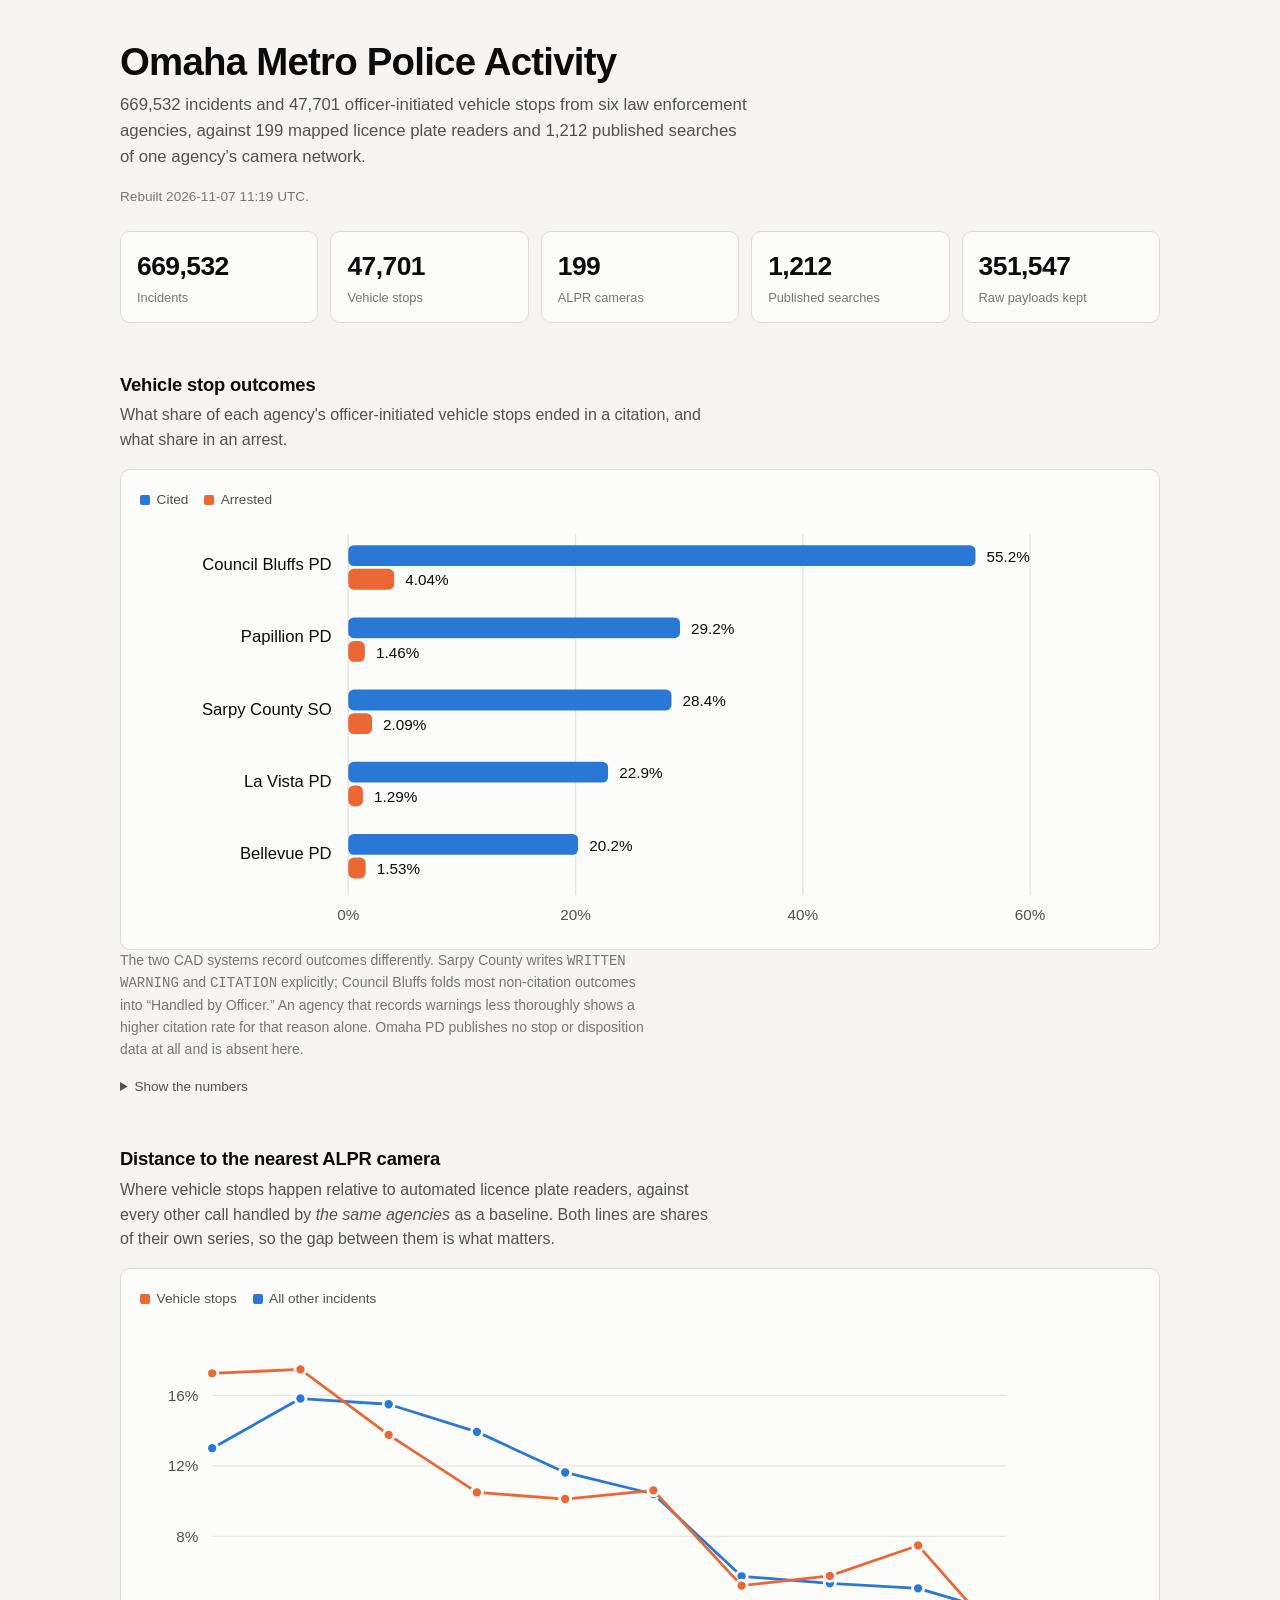
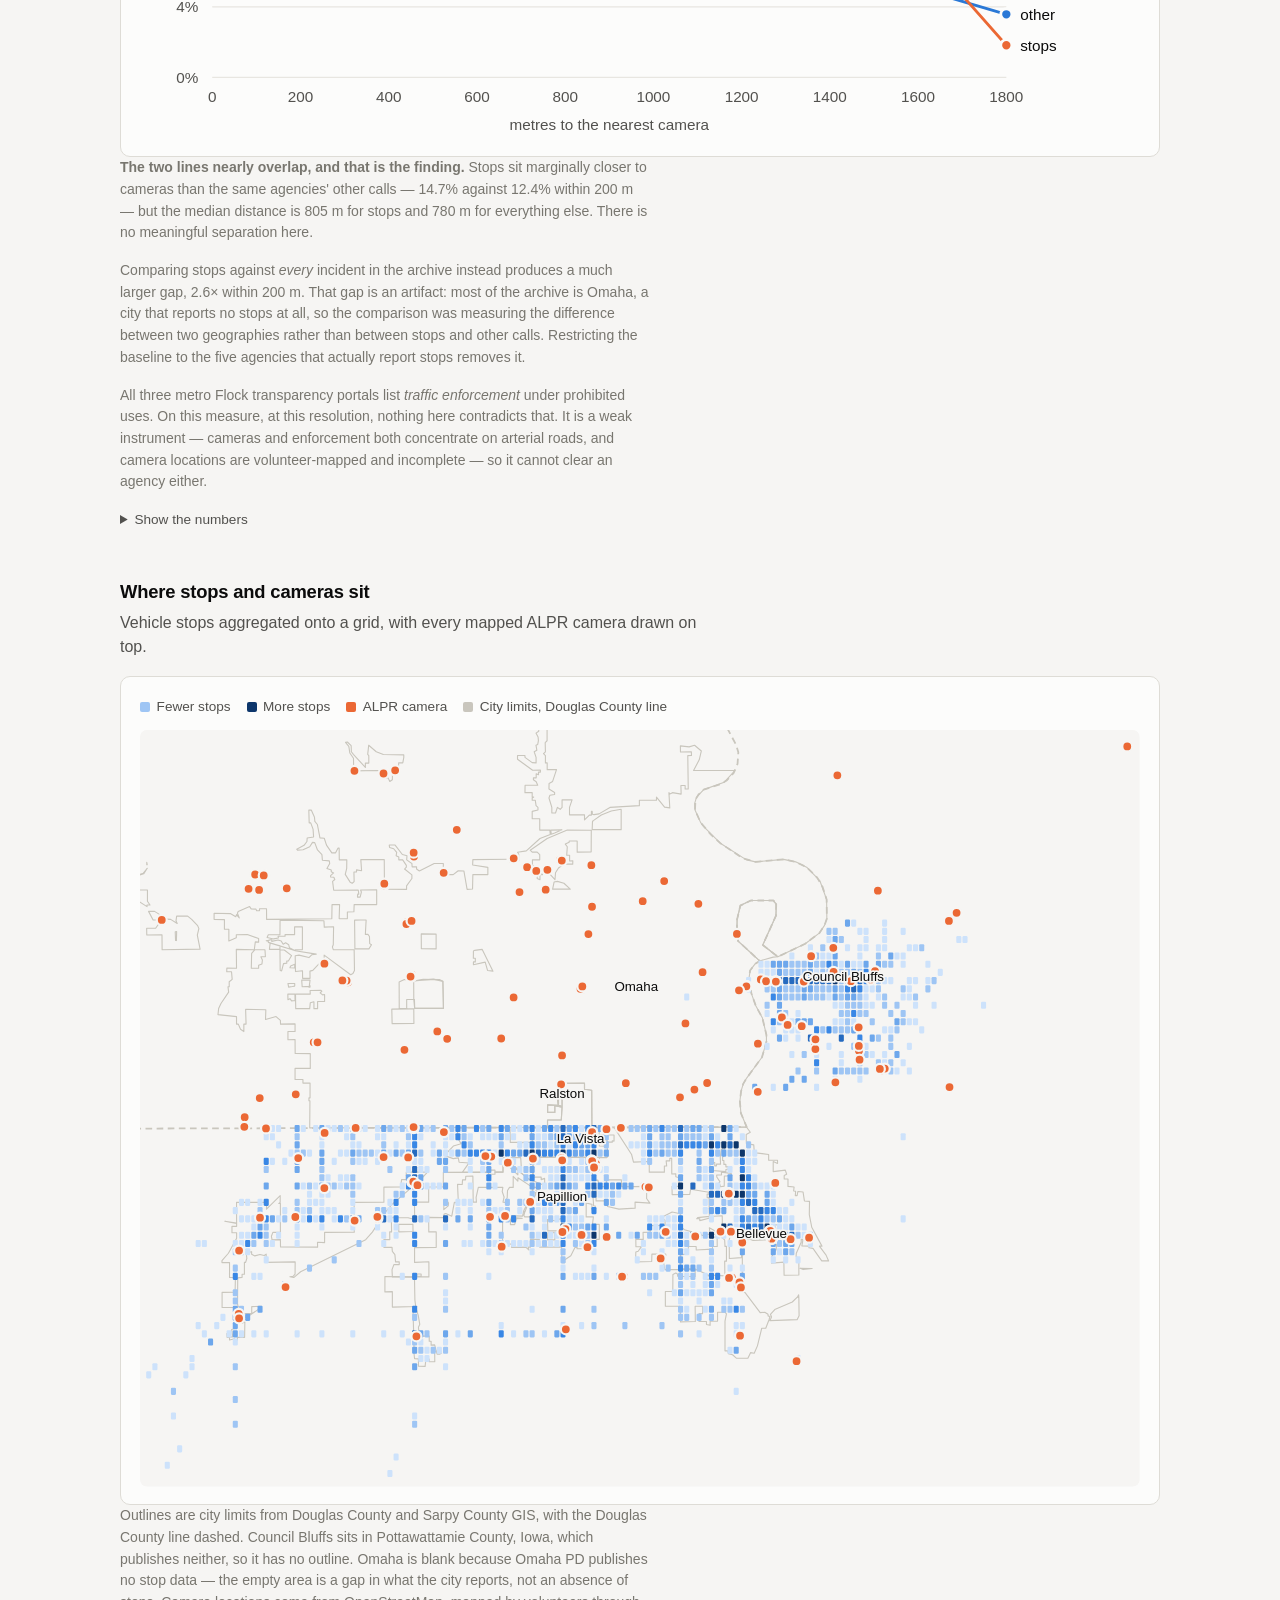
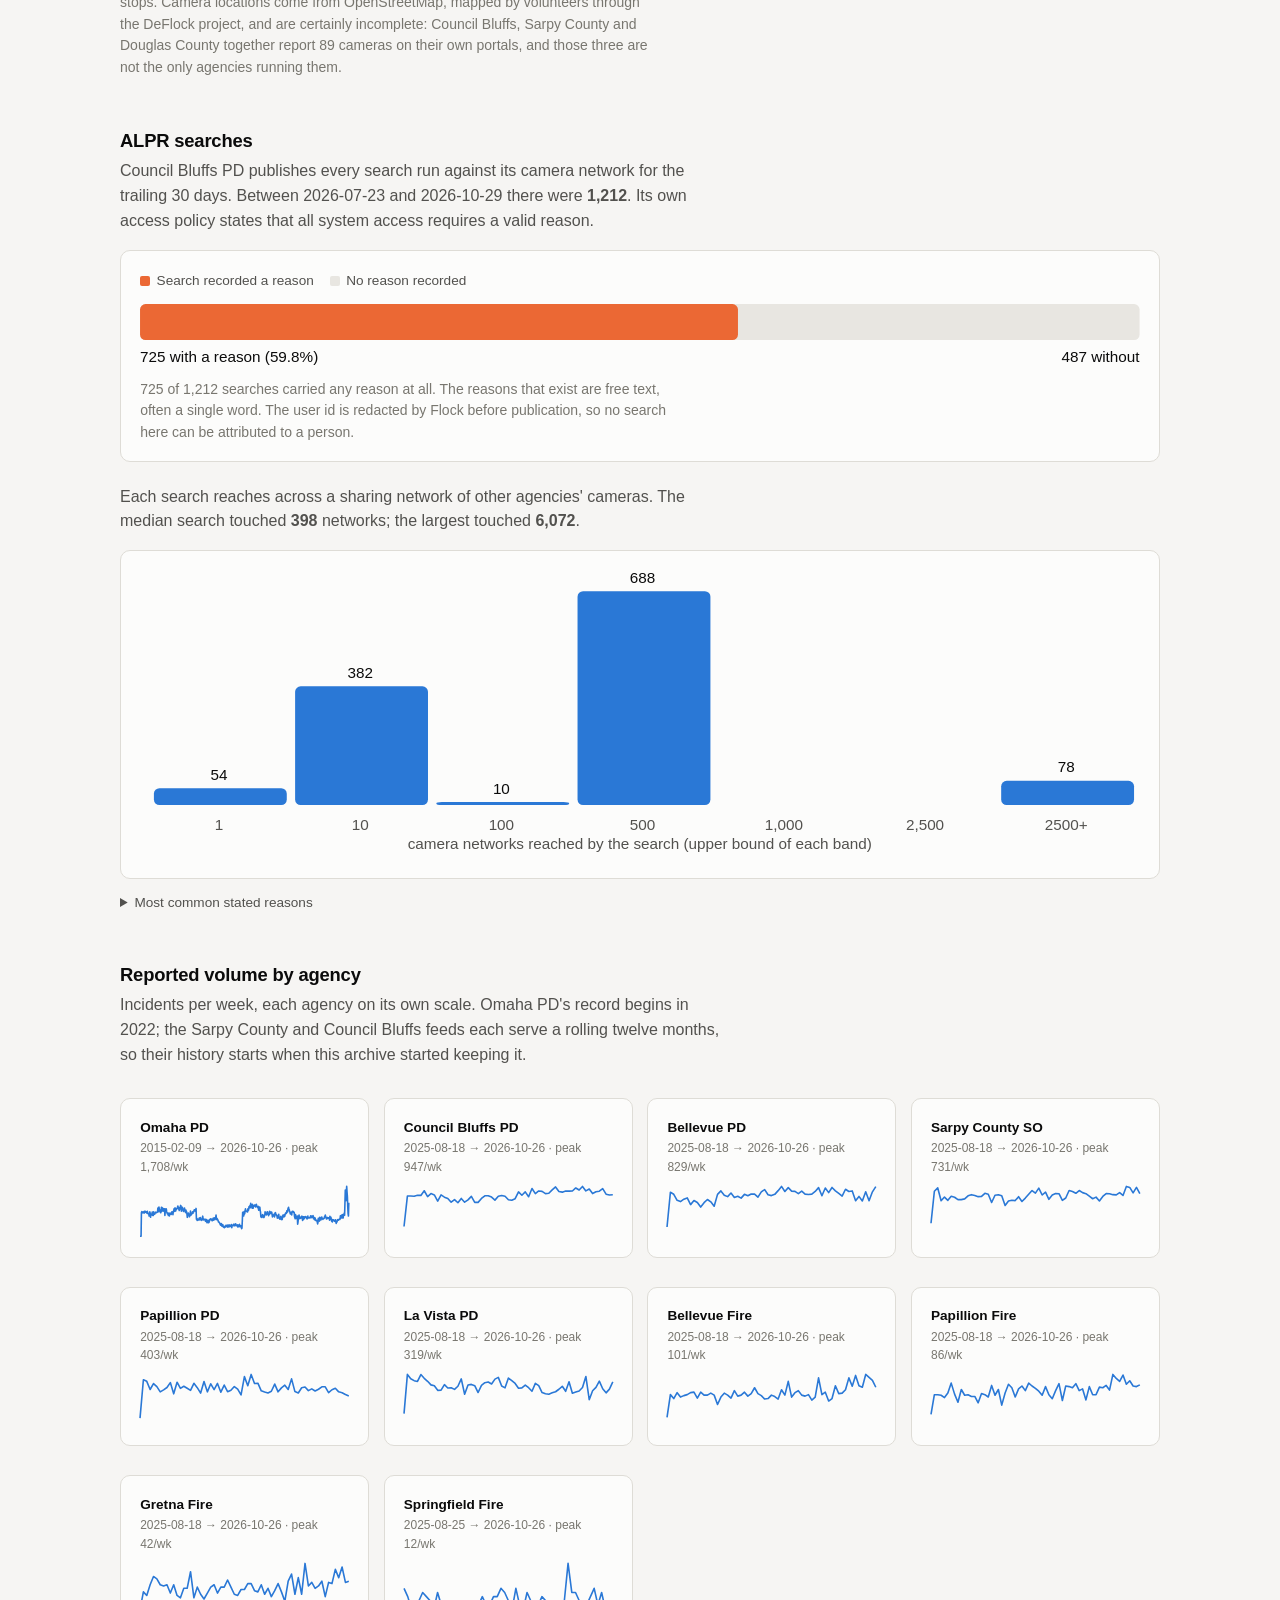
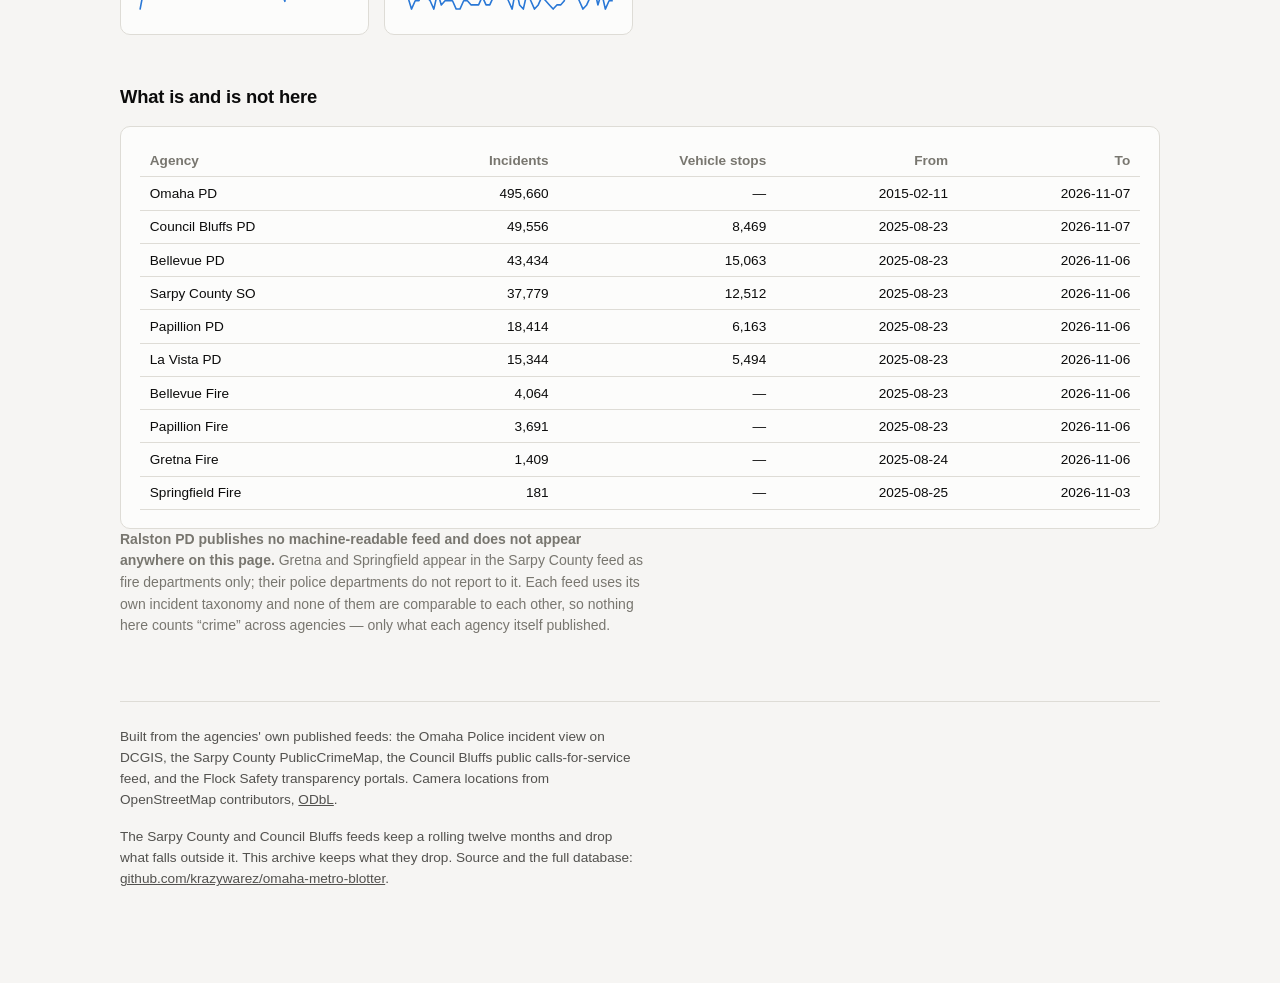
==== commit 7dcb8205: "site 2026-11-07 11:20" ====
--- a/index.html
+++ b/index.html
@@ -157,7 +157,7 @@
 </div>
 
 <script>
-const DATA = {"totals":{"incidents":665357,"stops":47085,"cameras":187,"searches":1212,"amendments":163,"raw":347337,"built":"2026-11-01 23:21 UTC"},"agencies":[{"agency":"Omaha PD","incidents":493837,"stops":0,"first":"2015-02-11","last":"2026-11-01"},{"agency":"Council Bluffs PD","incidents":48924,"stops":8343,"first":"2025-08-23","last":"2026-11-01"},{"agency":"Bellevue PD","incidents":42725,"stops":14764,"first":"2025-08-23","last":"2026-10-31"},{"agency":"Sarpy County SO","incidents":37281,"stops":12400,"first":"2025-08-23","last":"2026-10-31"},{"agency":"Papillion PD","incidents":18233,"stops":6143,"first":"2025-08-23","last":"2026-10-31"},{"agency":"La Vista PD","incidents":15156,"stops":5435,"first":"2025-08-23","last":"2026-10-31"},{"agency":"Bellevue Fire","incidents":4001,"stops":0,"first":"2025-08-23","last":"2026-10-31"},{"agency":"Papillion Fire","incidents":3639,"stops":0,"first":"2025-08-23","last":"2026-10-31"},{"agency":"Gretna Fire","incidents":1382,"stops":0,"first":"2025-08-24","last":"2026-11-01"},{"agency":"Springfield Fire","incidents":179,"stops":0,"first":"2025-08-25","last":"2026-10-28"}],"outcomes":[{"agency":"Council Bluffs PD","stops":8343,"cited":0.5518,"arrested":0.0404},{"agency":"Papillion PD","stops":6140,"cited":0.292,"arrested":0.0147},{"agency":"Sarpy County SO","stops":12398,"cited":0.2846,"arrested":0.0208},{"agency":"La Vista PD","stops":5435,"cited":0.2274,"arrested":0.0129},{"agency":"Bellevue PD","stops":14756,"cited":0.2033,"arrested":0.0152}],"proximity":[{"m":0,"stops":0.16912,"other":0.12999},{"m":200,"stops":0.16639,"other":0.15733},{"m":400,"stops":0.14443,"other":0.15386},{"m":600,"stops":0.09016,"other":0.13346},{"m":800,"stops":0.10831,"other":0.11682},{"m":1000,"stops":0.10239,"other":0.10476},{"m":1200,"stops":0.06079,"other":0.05957},{"m":1400,"stops":0.06481,"other":0.0564},{"m":1600,"stops":0.07552,"other":0.05079},{"m":1800,"stops":0.01808,"other":0.03701}],"weekly":{"Bellevue Fire":{"weeks":["2025-08-18","2025-08-25","2025-09-01","2025-09-08","2025-09-15","2025-09-22","2025-09-29","2025-10-06","2025-10-13","2025-10-20","2025-10-27","2025-11-03","2025-11-10","2025-11-17","2025-11-24","2025-12-01","2025-12-08","2025-12-15","2025-12-22","2025-12-29","2026-01-05","2026-01-12","2026-01-19","2026-01-26","2026-02-02","2026-02-09","2026-02-16","2026-02-23","2026-03-02","2026-03-09","2026-03-16","2026-03-23","2026-03-30","2026-04-06","2026-04-13","2026-04-20","2026-04-27","2026-05-04","2026-05-11","2026-05-18","2026-05-25","2026-06-01","2026-06-08","2026-06-15","2026-06-22","2026-06-29","2026-07-06","2026-07-13","2026-07-20","2026-07-27","2026-08-03","2026-08-10","2026-08-17","2026-08-24","2026-08-31","2026-09-07","2026-09-14","2026-09-21","2026-09-28","2026-10-05","2026-10-12","2026-10-19"],"counts":[14,60,52,64,55,58,60,64,65,53,65,59,59,63,59,40,55,63,59,53,68,57,59,65,57,62,74,62,58,51,52,59,56,51,70,59,87,55,64,68,59,57,60,49,55,94,60,65,47,52,78,62,63,70,94,77,99,78,75,101,95,89]},"Bellevue PD":{"weeks":["2025-08-18","2025-08-25","2025-09-01","2025-09-08","2025-09-15","2025-09-22","2025-09-29","2025-10-06","2025-10-13","2025-10-20","2025-10-27","2025-11-03","2025-11-10","2025-11-17","2025-11-24","2025-12-01","2025-12-08","2025-12-15","2025-12-22","2025-12-29","2026-01-05","2026-01-12","2026-01-19","2026-01-26","2026-02-02","2026-02-09","2026-02-16","2026-02-23","2026-03-02","2026-03-09","2026-03-16","2026-03-23","2026-03-30","2026-04-06","2026-04-13","2026-04-20","2026-04-27","2026-05-04","2026-05-11","2026-05-18","2026-05-25","2026-06-01","2026-06-08","2026-06-15","2026-06-22","2026-06-29","2026-07-06","2026-07-13","2026-07-20","2026-07-27","2026-08-03","2026-08-10","2026-08-17","2026-08-24","2026-08-31","2026-09-07","2026-09-14","2026-09-21","2026-09-28","2026-10-05","2026-10-12","2026-10-19"],"counts":[154,731,698,597,576,616,638,526,594,561,485,558,611,572,499,697,754,683,659,719,646,666,634,697,673,704,701,651,739,776,690,676,697,759,829,744,809,751,747,708,751,701,694,701,745,809,674,802,726,812,756,713,669,782,745,754,592,663,587,741,591,739]},"Council Bluffs PD":{"weeks":["2025-08-18","2025-08-25","2025-09-01","2025-09-08","2025-09-15","2025-09-22","2025-09-29","2025-10-06","2025-10-13","2025-10-20","2025-10-27","2025-11-03","2025-11-10","2025-11-17","2025-11-24","2025-12-01","2025-12-08","2025-12-15","2025-12-22","2025-12-29","2026-01-05","2026-01-12","2026-01-19","2026-01-26","2026-02-02","2026-02-09","2026-02-16","2026-02-23","2026-03-02","2026-03-09","2026-03-16","2026-03-23","2026-03-30","2026-04-06","2026-04-13","2026-04-20","2026-04-27","2026-05-04","2026-05-11","2026-05-18","2026-05-25","2026-06-01","2026-06-08","2026-06-15","2026-06-22","2026-06-29","2026-07-06","2026-07-13","2026-07-20","2026-07-27","2026-08-03","2026-08-10","2026-08-17","2026-08-24","2026-08-31","2026-09-07","2026-09-14","2026-09-21","2026-09-28","2026-10-05","2026-10-12","2026-10-19"],"counts":[185,764,764,761,780,776,865,754,811,786,667,785,743,718,647,697,637,719,647,691,757,644,644,718,769,770,745,686,759,773,759,693,683,713,842,780,843,751,908,811,861,853,810,818,882,937,851,838,859,858,860,918,878,947,862,897,811,845,856,905,799,785]},"Gretna Fire":{"weeks":["2025-08-18","2025-08-25","2025-09-01","2025-09-08","2025-09-15","2025-09-22","2025-09-29","2025-10-06","2025-10-13","2025-10-20","2025-10-27","2025-11-03","2025-11-10","2025-11-17","2025-11-24","2025-12-01","2025-12-08","2025-12-15","2025-12-22","2025-12-29","2026-01-05","2026-01-12","2026-01-19","2026-01-26","2026-02-02","2026-02-09","2026-02-16","2026-02-23","2026-03-02","2026-03-09","2026-03-16","2026-03-23","2026-03-30","2026-04-06","2026-04-13","2026-04-20","2026-04-27","2026-05-04","2026-05-11","2026-05-18","2026-05-25","2026-06-01","2026-06-08","2026-06-15","2026-06-22","2026-06-29","2026-07-06","2026-07-13","2026-07-20","2026-07-27","2026-08-03","2026-08-10","2026-08-17","2026-08-24","2026-08-31","2026-09-07","2026-09-14","2026-09-21","2026-09-28","2026-10-05","2026-10-12","2026-10-19"],"counts":[3,18,15,24,31,29,24,23,24,17,24,15,13,21,21,35,13,22,16,12,17,22,24,17,22,22,28,22,16,15,20,20,25,25,19,18,24,16,21,14,19,25,18,10,27,33,16,30,16,42,23,26,21,23,27,14,26,25,37,30,39,26]},"La Vista PD":{"weeks":["2025-08-18","2025-08-25","2025-09-01","2025-09-08","2025-09-15","2025-09-22","2025-09-29","2025-10-06","2025-10-13","2025-10-20","2025-10-27","2025-11-03","2025-11-10","2025-11-17","2025-11-24","2025-12-01","2025-12-08","2025-12-15","2025-12-22","2025-12-29","2026-01-05","2026-01-12","2026-01-19","2026-01-26","2026-02-02","2026-02-09","2026-02-16","2026-02-23","2026-03-02","2026-03-09","2026-03-16","2026-03-23","2026-03-30","2026-04-06","2026-04-13","2026-04-20","2026-04-27","2026-05-04","2026-05-11","2026-05-18","2026-05-25","2026-06-01","2026-06-08","2026-06-15","2026-06-22","2026-06-29","2026-07-06","2026-07-13","2026-07-20","2026-07-27","2026-08-03","2026-08-10","2026-08-17","2026-08-24","2026-08-31","2026-09-07","2026-09-14","2026-09-21","2026-09-28","2026-10-05","2026-10-12","2026-10-19"],"counts":[68,319,291,279,274,318,294,275,252,246,217,218,254,232,234,223,243,290,192,251,255,247,203,249,266,270,258,289,300,245,233,296,279,261,230,233,251,234,211,262,247,203,195,192,201,208,224,243,211,272,199,206,213,235,306,157,214,236,276,227,201,225]},"Omaha PD":{"weeks":["2015-02-09","2015-04-06","2015-05-11","2015-06-15","2015-06-22","2015-06-29","2015-07-06","2015-07-13","2015-07-20","2015-07-27","2015-08-03","2015-08-10","2015-08-17","2015-08-24","2015-08-31","2015-09-07","2015-09-14","2015-09-21","2015-09-28","2015-10-05","2015-10-12","2015-10-19","2015-10-26","2015-11-02","2015-11-09","2015-11-16","2015-11-23","2015-11-30","2015-12-07","2015-12-14","2015-12-21","2015-12-28","2016-01-04","2016-01-11","2016-01-18","2016-01-25","2016-02-01","2016-02-08","2016-02-15","2016-02-22","2016-02-29","2016-03-07","2016-03-14","2016-03-21","2016-03-28","2016-04-04","2016-04-11","2016-04-18","2016-04-25","2016-05-02","2016-05-09","2016-05-16","2016-05-23","2016-05-30","2016-06-06","2016-06-13","2016-06-20","2016-06-27","2016-07-04","2016-07-11","2016-07-18","2016-07-25","2016-08-01","2016-08-08","2016-08-15","2016-08-22","2016-08-29","2016-09-05","2016-09-12","2016-09-19","2016-09-26","2016-10-03","2016-10-10","2016-10-17","2016-10-24","2016-10-31","2016-11-07","2016-11-14","2016-11-21","2016-11-28","2016-12-05","2016-12-12","2016-12-19","2016-12-26","2017-01-02","2017-01-09","2017-01-16","2017-01-23","2017-01-30","2017-02-06","2017-02-13","2017-02-20","2017-02-27","2017-03-06","2017-03-13","2017-03-20","2017-03-27","2017-04-03","2017-04-10","2017-04-17","2017-04-24","2017-05-01","2017-05-08","2017-05-15","2017-05-22","2017-05-29","2017-06-05","2017-06-12","2017-06-19","2017-06-26","2017-07-03","2017-07-10","2017-07-17","2017-07-24","2017-07-31","2017-08-07","2017-08-14","2017-08-21","2017-08-28","2017-09-04","2017-09-11","2017-09-18","2017-09-25","2017-10-02","2017-10-09","2017-10-16","2017-10-23","2017-10-30","2017-11-06","2017-11-13","2017-11-20","2017-11-27","2017-12-04","2017-12-11","2017-12-18","2017-12-25","2018-01-01","2018-01-08","2018-01-15","2018-01-22","2018-01-29","2018-02-05","2018-02-12","2018-02-19","2018-02-26","2018-03-05","2018-03-12","2018-03-19","2018-03-26","2018-04-02","2018-04-09","2018-04-16","2018-04-23","2018-04-30","2018-05-07","2018-05-14","2018-05-21","2018-05-28","2018-06-04","2018-06-11","2018-06-18","2018-06-25","2018-07-02","2018-07-09","2018-07-16","2018-07-23","2018-07-30","2018-08-06","2018-08-13","2018-08-20","2018-08-27","2018-09-03","2018-09-10","2018-09-17","2018-09-24","2018-10-01","2018-10-08","2018-10-15","2018-10-22","2018-10-29","2018-11-05","2018-11-12","2018-11-19","2018-11-26","2018-12-03","2018-12-10","2018-12-17","2018-12-24","2018-12-31","2019-01-07","2019-01-14","2019-01-21","2019-01-28","2019-02-04","2019-02-11","2019-02-18","2019-02-25","2019-03-04","2019-03-11","2019-03-18","2019-03-25","2019-04-01","2019-04-08","2019-04-15","2019-04-22","2019-04-29","2019-05-06","2019-05-13","2019-05-20","2019-05-27","2019-06-03","2019-06-10","2019-06-17","2019-06-24","2019-07-01","2019-07-08","2019-07-15","2019-07-22","2019-07-29","2019-08-05","2019-08-12","2019-08-19","2019-08-26","2019-09-02","2019-09-09","2019-09-16","2019-09-23","2019-09-30","2019-10-07","2019-10-14","2019-10-21","2019-10-28","2019-11-04","2019-11-11","2019-11-18","2019-11-25","2019-12-02","2019-12-09","2019-12-16","2019-12-23","2019-12-30","2020-01-06","2020-01-13","2020-01-20","2020-01-27","2020-02-03","2020-02-10","2020-02-17","2020-02-24","2020-03-02","2020-03-09","2020-03-16","2020-03-23","2020-03-30","2020-04-06","2020-04-13","2020-04-20","2020-04-27","2020-05-04","2020-05-11","2020-05-18","2020-05-25","2020-06-01","2020-06-08","2020-06-15","2020-06-22","2020-06-29","2020-07-06","2020-07-13","2020-07-20","2020-07-27","2020-08-03","2020-08-10","2020-08-17","2020-08-24","2020-08-31","2020-09-07","2020-09-14","2020-09-21","2020-09-28","2020-10-05","2020-10-12","2020-10-19","2020-10-26","2020-11-02","2020-11-09","2020-11-16","2020-11-23","2020-11-30","2020-12-07","2020-12-14","2020-12-21","2020-12-28","2021-01-04","2021-01-11","2021-01-18","2021-01-25","2021-02-01","2021-02-08","2021-02-15","2021-02-22","2021-03-01","2021-03-08","2021-03-15","2021-03-22","2021-03-29","2021-04-05","2021-04-12","2021-04-19","2021-04-26","2021-05-03","2021-05-10","2021-05-17","2021-05-24","2021-05-31","2021-06-07","2021-06-14","2021-06-21","2021-06-28","2021-07-05","2021-07-12","2021-07-19","2021-07-26","2021-08-02","2021-08-09","2021-08-16","2021-08-23","2021-08-30","2021-09-06","2021-09-13","2021-09-20","2021-09-27","2021-10-04","2021-10-11","2021-10-18","2021-10-25","2021-11-01","2021-11-08","2021-11-15","2021-11-22","2021-11-29","2021-12-06","2021-12-13","2021-12-20","2021-12-27","2022-01-03","2022-01-10","2022-01-17","2022-01-24","2022-01-31","2022-02-07","2022-02-14","2022-02-21","2022-02-28","2022-03-07","2022-03-14","2022-03-21","2022-03-28","2022-04-04","2022-04-11","2022-04-18","2022-04-25","2022-05-02","2022-05-09","2022-05-16","2022-05-23","2022-05-30","2022-06-06","2022-06-13","2022-06-20","2022-06-27","2022-07-04","2022-07-11","2022-07-18","2022-07-25","2022-08-01","2022-08-08","2022-08-15","2022-08-22","2022-08-29","2022-09-05","2022-09-12","2022-09-19","2022-09-26","2022-10-03","2022-10-10","2022-10-17","2022-10-24","2022-10-31","2022-11-07","2022-11-14","2022-11-21","2022-11-28","2022-12-05","2022-12-12","2022-12-19","2022-12-26","2023-01-02","2023-01-09","2023-01-16","2023-01-23","2023-01-30","2023-02-06","2023-02-13","2023-02-20","2023-02-27","2023-03-06","2023-03-13","2023-03-20","2023-03-27","2023-04-03","2023-04-10","2023-04-17","2023-04-24","2023-05-01","2023-05-08","2023-05-15","2023-05-22","2023-05-29","2023-06-05","2023-06-12","2023-06-19","2023-06-26","2023-07-03","2023-07-10","2023-07-17","2023-07-24","2023-07-31","2023-08-07","2023-08-14","2023-08-21","2023-08-28","2023-09-04","2023-09-11","2023-09-18","2023-09-25","2023-10-02","2023-10-09","2023-10-16","2023-10-23","2023-10-30","2023-11-06","2023-11-13","2023-11-20","2023-11-27","2023-12-04","2023-12-11","2023-12-18","2023-12-25","2024-01-01","2024-01-08","2024-01-15","2024-01-22","2024-01-29","2024-02-05","2024-02-12","2024-02-19","2024-02-26","2024-03-04","2024-03-11","2024-03-18","2024-03-25","2024-04-01","2024-04-08","2024-04-15","2024-04-22","2024-04-29","2024-05-06","2024-05-13","2024-05-20","2024-05-27","2024-06-03","2024-06-10","2024-06-17","2024-06-24","2024-07-01","2024-07-08","2024-07-15","2024-07-22","2024-07-29","2024-08-05","2024-08-12","2024-08-19","2024-08-26","2024-09-02","2024-09-09","2024-09-16","2024-09-23","2024-09-30","2024-10-07","2024-10-14","2024-10-21","2024-10-28","2024-11-04","2024-11-11","2024-11-18","2024-11-25","2024-12-02","2024-12-09","2024-12-16","2024-12-23","2024-12-30","2025-01-06","2025-01-13","2025-01-20","2025-01-27","2025-02-03","2025-02-10","2025-02-17","2025-02-24","2025-03-03","2025-03-10","2025-03-17","2025-03-24","2025-03-31","2025-04-07","2025-04-14","2025-04-21","2025-04-28","2025-05-05","2025-05-12","2025-05-19","2025-05-26","2025-06-02","2025-06-09","2025-06-16","2025-06-23","2025-06-30","2025-07-07","2025-07-14","2025-07-21","2025-07-28","2025-08-04","2025-08-11","2025-08-18","2025-08-25","2025-09-01","2025-09-08","2025-09-15","2025-09-22","2025-09-29","2025-10-06","2025-10-13","2025-10-20","2025-10-27","2025-11-03","2025-11-10","2025-11-17","2025-11-24","2025-12-01","2025-12-08","2025-12-15","2025-12-22","2025-12-29","2026-01-05","2026-01-12","2026-01-19","2026-01-26","2026-02-02","2026-02-09","2026-02-16","2026-02-23","2026-03-02","2026-03-09","2026-03-16","2026-03-23","2026-03-30","2026-04-06","2026-04-13","2026-04-20","2026-04-27","2026-05-04","2026-05-11","2026-05-18","2026-05-25","2026-06-01","2026-06-08","2026-06-15","2026-06-22","2026-06-29","2026-07-06","2026-07-13","2026-07-20","2026-07-27","2026-08-03","2026-08-10","2026-08-17","2026-08-24","2026-08-31","2026-09-07","2026-09-14","2026-09-21","2026-09-28","2026-10-05","2026-10-12","2026-10-19"],"counts":[1,1,2,2,807,842,794,830,827,807,821,842,794,807,859,826,847,822,837,795,807,853,777,790,770,770,693,757,834,789,649,757,740,731,756,831,711,751,714,839,768,757,759,788,794,825,814,808,824,822,839,963,902,844,1004,918,896,904,822,805,844,989,849,983,939,917,869,947,856,887,939,713,846,858,944,938,841,810,767,767,792,710,716,793,693,776,752,780,795,749,784,841,789,807,740,848,871,929,951,849,971,916,865,943,925,941,970,994,1036,995,934,952,880,980,935,1019,1056,1034,857,957,937,993,903,887,852,876,932,967,890,849,811,900,864,837,756,648,722,739,795,747,761,666,734,720,866,713,743,772,760,801,840,790,838,858,842,908,910,895,890,862,953,579,615,545,587,545,567,579,568,626,624,561,637,582,586,559,544,557,643,687,583,595,560,570,565,570,583,511,559,574,533,466,472,547,551,460,468,477,513,569,581,591,594,563,578,585,529,592,570,620,548,569,581,635,574,638,636,723,621,569,606,584,561,532,489,491,484,451,441,400,380,430,435,356,395,338,402,366,343,311,338,293,320,341,316,372,330,331,332,386,352,309,350,334,393,359,325,377,337,354,355,399,294,382,364,372,381,366,414,356,363,394,396,424,360,382,360,364,387,317,381,324,339,378,409,328,360,325,358,317,258,280,521,822,771,751,694,842,759,781,868,939,893,859,850,859,835,833,938,885,901,1012,1017,974,1056,976,1126,1037,1044,1057,964,1091,1064,961,1024,1020,1045,1050,1074,1022,1004,1020,1096,1044,1008,1004,984,1023,933,893,1002,962,997,888,824,665,700,645,694,721,738,695,641,711,646,718,701,841,779,775,786,733,751,837,838,789,758,707,764,744,855,772,795,831,779,832,819,746,662,734,690,738,711,761,661,746,811,803,735,741,715,692,620,658,713,630,750,629,645,585,614,603,680,575,579,570,576,681,723,722,706,660,734,682,734,779,798,804,779,869,852,830,916,967,991,917,909,842,827,765,823,761,769,732,842,857,852,834,846,815,821,675,637,603,743,654,610,652,633,694,415,482,617,688,726,651,604,632,619,659,655,626,687,629,544,670,667,573,659,611,659,666,641,674,650,644,608,594,666,692,627,641,631,625,641,645,638,697,632,639,689,648,679,683,704,601,617,646,569,573,624,540,556,532,536,544,484,423,480,614,575,552,520,650,599,604,555,577,652,656,610,596,577,608,602,609,621,681,673,726,671,641,599,591,627,639,643,614,630,624,635,550,685,585,610,647,574,523,504,493,575,542,560,554,542,514,510,525,565,507,438,500,484,519,567,552,549,568,564,589,575,582,702,615,667,718,634,730,629,743,628,740,761,792,717,1150,1584,1366,1219,1527,1708,1508,1355,906,614,480]},"Papillion Fire":{"weeks":["2025-08-18","2025-08-25","2025-09-01","2025-09-08","2025-09-15","2025-09-22","2025-09-29","2025-10-06","2025-10-13","2025-10-20","2025-10-27","2025-11-03","2025-11-10","2025-11-17","2025-11-24","2025-12-01","2025-12-08","2025-12-15","2025-12-22","2025-12-29","2026-01-05","2026-01-12","2026-01-19","2026-01-26","2026-02-02","2026-02-09","2026-02-16","2026-02-23","2026-03-02","2026-03-09","2026-03-16","2026-03-23","2026-03-30","2026-04-06","2026-04-13","2026-04-20","2026-04-27","2026-05-04","2026-05-11","2026-05-18","2026-05-25","2026-06-01","2026-06-08","2026-06-15","2026-06-22","2026-06-29","2026-07-06","2026-07-13","2026-07-20","2026-07-27","2026-08-03","2026-08-10","2026-08-17","2026-08-24","2026-08-31","2026-09-07","2026-09-14","2026-09-21","2026-09-28","2026-10-05","2026-10-12","2026-10-19"],"counts":[17,51,51,50,46,54,71,52,38,60,50,51,48,48,37,53,51,47,67,50,60,33,54,69,63,47,61,66,58,71,66,62,57,50,65,51,44,58,70,41,66,65,63,70,58,61,42,65,51,51,64,63,67,59,86,79,74,85,69,75,66,65]},"Papillion PD":{"weeks":["2025-08-18","2025-08-25","2025-09-01","2025-09-08","2025-09-15","2025-09-22","2025-09-29","2025-10-06","2025-10-13","2025-10-20","2025-10-27","2025-11-03","2025-11-10","2025-11-17","2025-11-24","2025-12-01","2025-12-08","2025-12-15","2025-12-22","2025-12-29","2026-01-05","2026-01-12","2026-01-19","2026-01-26","2026-02-02","2026-02-09","2026-02-16","2026-02-23","2026-03-02","2026-03-09","2026-03-16","2026-03-23","2026-03-30","2026-04-06","2026-04-13","2026-04-20","2026-04-27","2026-05-04","2026-05-11","2026-05-18","2026-05-25","2026-06-01","2026-06-08","2026-06-15","2026-06-22","2026-06-29","2026-07-06","2026-07-13","2026-07-20","2026-07-27","2026-08-03","2026-08-10","2026-08-17","2026-08-24","2026-08-31","2026-09-07","2026-09-14","2026-09-21","2026-09-28","2026-10-05","2026-10-12","2026-10-19"],"counts":[49,360,347,281,329,304,262,278,297,337,246,340,290,307,291,274,331,296,252,345,262,327,280,330,259,317,263,275,305,284,237,385,312,403,330,332,270,261,253,267,325,262,294,316,281,367,264,253,295,301,272,286,269,283,303,303,255,279,291,262,255,240]},"Sarpy County SO":{"weeks":["2025-08-18","2025-08-25","2025-09-01","2025-09-08","2025-09-15","2025-09-22","2025-09-29","2025-10-06","2025-10-13","2025-10-20","2025-10-27","2025-11-03","2025-11-10","2025-11-17","2025-11-24","2025-12-01","2025-12-08","2025-12-15","2025-12-22","2025-12-29","2026-01-05","2026-01-12","2026-01-19","2026-01-26","2026-02-02","2026-02-09","2026-02-16","2026-02-23","2026-03-02","2026-03-09","2026-03-16","2026-03-23","2026-03-30","2026-04-06","2026-04-13","2026-04-20","2026-04-27","2026-05-04","2026-05-11","2026-05-18","2026-05-25","2026-06-01","2026-06-08","2026-06-15","2026-06-22","2026-06-29","2026-07-06","2026-07-13","2026-07-20","2026-07-27","2026-08-03","2026-08-10","2026-08-17","2026-08-24","2026-08-31","2026-09-07","2026-09-14","2026-09-21","2026-09-28","2026-10-05","2026-10-12","2026-10-19"],"counts":[191,660,709,521,575,527,587,572,537,537,548,593,610,597,581,584,630,616,495,602,609,594,452,518,529,523,580,510,560,616,671,633,706,605,647,542,606,628,624,526,561,671,657,630,671,640,625,588,550,574,518,584,625,623,610,607,641,599,731,716,636,716]},"Springfield Fire":{"weeks":["2025-08-25","2025-09-01","2025-09-08","2025-09-15","2025-09-22","2025-09-29","2025-10-06","2025-10-13","2025-10-20","2025-10-27","2025-11-03","2025-11-10","2025-11-17","2025-11-24","2025-12-01","2025-12-08","2025-12-15","2025-12-22","2025-12-29","2026-01-19","2026-01-26","2026-02-02","2026-02-09","2026-02-16","2026-02-23","2026-03-02","2026-03-09","2026-03-16","2026-03-23","2026-03-30","2026-04-13","2026-04-27","2026-05-04","2026-05-11","2026-05-18","2026-05-25","2026-06-01","2026-06-08","2026-06-15","2026-06-22","2026-06-29","2026-07-06","2026-07-13","2026-07-20","2026-07-27","2026-08-03","2026-08-10","2026-08-17","2026-08-24","2026-08-31","2026-09-07","2026-09-14","2026-09-21","2026-10-05","2026-10-12","2026-10-19"],"counts":[6,4,1,3,3,5,4,3,1,5,2,3,3,3,1,1,3,3,2,2,2,4,2,2,4,4,6,5,3,1,6,2,1,5,3,1,2,4,3,2,1,2,2,3,12,5,5,3,1,2,4,6,2,5,1,3]}},"map":{"cell":0.004,"boundaries":[{"name":"Douglas County","kind":"county","rings":[[[-95.9056,41.3006],[-95.9062,41.3013],[-95.9209,41.3013],[-95.9277,41.2988],[-95.9298,41.2921],[-95.9299,41.2852],[-95.9291,41.2815],[-95.9152,41.2719],[-95.918,41.2705],[-95.9214,41.2672],[-95.9222,41.2626],[-95.9205,41.256],[-95.9178,41.2502],[-95.9134,41.244],[-95.9108,41.2358],[-95.9108,41.2325],[-95.9137,41.225],[-95.9236,41.2148],[-95.9258,41.212],[-95.9272,41.2085],[-95.928,41.2035],[-95.9273,41.1978],[-95.9236,41.191],[-96.3279,41.1902],[-96.3325,41.1956],[-96.3365,41.1979],[-96.3462,41.2018],[-96.3526,41.2057],[-96.3615,41.2195],[-96.3655,41.2355],[-96.3571,41.249],[-96.3508,41.2563],[-96.3497,41.2622],[-96.3506,41.2652],[-96.3606,41.2804],[-96.3671,41.2885],[-96.3753,41.2958],[-96.3808,41.2979],[-96.3905,41.3032],[-96.3986,41.3091],[-96.4026,41.3099],[-96.4092,41.3163],[-96.4086,41.3223],[-96.4069,41.3274],[-96.4074,41.3366],[-96.4138,41.3537],[-96.4214,41.3641],[-96.4256,41.3665],[-96.4396,41.3701],[-96.4584,41.3795],[-96.471,41.3932],[-95.9375,41.3931],[-95.9377,41.3906],[-95.936,41.385],[-95.9305,41.3772],[-95.929,41.3735],[-95.9295,41.3678],[-95.9321,41.3633],[-95.9363,41.3599],[-95.9402,41.358],[-95.9514,41.3553],[-95.9546,41.353],[-95.9567,41.3504],[-95.957,41.3454],[-95.9533,41.3392],[-95.9465,41.3332],[-95.9406,41.3292],[-95.9261,41.3218],[-95.9179,41.3201],[-95.8997,41.3213],[-95.8919,41.3201],[-95.8848,41.3175],[-95.8781,41.3126],[-95.8745,41.308],[-95.8719,41.3018],[-95.8717,41.2925],[-95.8732,41.2892],[-95.8766,41.2854],[-95.8857,41.2802],[-95.9034,41.2739],[-95.9132,41.2796],[-95.9046,41.2939],[-95.9045,41.2994],[-95.9056,41.3006]]]},{"name":"Valley","kind":"city","rings":[[[-96.3486,41.3348],[-96.3404,41.3354],[-96.3487,41.3354],[-96.3487,41.3388],[-96.3495,41.3388],[-96.3491,41.3354],[-96.3545,41.3354],[-96.3584,41.3382],[-96.3584,41.3355],[-96.3682,41.3355],[-96.3682,41.3317],[-96.3711,41.3317],[-96.3874,41.3411],[-96.3874,41.3354],[-96.3793,41.3353],[-96.3776,41.3344],[-96.3776,41.321],[-96.396,41.3211],[-96.3961,41.3196],[-96.3946,41.3185],[-96.3954,41.3175],[-96.3937,41.3158],[-96.3941,41.3154],[-96.386,41.3096],[-96.3885,41.3079],[-96.3831,41.3041],[-96.386,41.3012],[-96.3795,41.2982],[-96.3744,41.3028],[-96.3536,41.3126],[-96.3536,41.3046],[-96.3489,41.3044],[-96.3489,41.3037],[-96.3512,41.3037],[-96.3512,41.3026],[-96.3405,41.3027],[-96.3408,41.2917],[-96.3307,41.2917],[-96.3307,41.2955],[-96.326,41.2955],[-96.3258,41.3051],[-96.3115,41.2983],[-96.3115,41.2991],[-96.3095,41.2991],[-96.3112,41.3009],[-96.3112,41.3064],[-96.3186,41.3064],[-96.3186,41.3099],[-96.321,41.3099],[-96.321,41.3125],[-96.3136,41.3143],[-96.3113,41.317],[-96.314,41.3145],[-96.321,41.313],[-96.321,41.3136],[-96.3221,41.3136],[-96.3221,41.3148],[-96.3195,41.315],[-96.3195,41.3199],[-96.321,41.3199],[-96.321,41.3209],[-96.3295,41.3209],[-96.3294,41.3193],[-96.3308,41.3193],[-96.3308,41.3158],[-96.3379,41.3162],[-96.3371,41.3151],[-96.3394,41.3154],[-96.3394,41.3147],[-96.3403,41.3147],[-96.3403,41.3209],[-96.3374,41.3211],[-96.3403,41.3234],[-96.3403,41.328],[-96.3449,41.328],[-96.3473,41.3299],[-96.3483,41.3317],[-96.3486,41.3348]],[[-96.3491,41.3353],[-96.3502,41.3334],[-96.3543,41.3353],[-96.3491,41.3353]],[[-96.3113,41.3187],[-96.3116,41.3199],[-96.3116,41.3187],[-96.3113,41.3187]]]},{"name":"Boys Town","kind":"city","rings":[[[-96.1389,41.2531],[-96.1383,41.2488],[-96.1197,41.2488],[-96.1201,41.2619],[-96.1262,41.263],[-96.139,41.2621],[-96.1389,41.2531]]]},{"name":"Carter Lake, Iowa","kind":"city","rings":[[[-95.9064,41.2737],[-95.9034,41.2739],[-95.9132,41.2796],[-95.9046,41.2939],[-95.9045,41.2994],[-95.9062,41.3013],[-95.9209,41.3013],[-95.9277,41.2988],[-95.9298,41.2921],[-95.9299,41.2852],[-95.9291,41.2815],[-95.9152,41.2719],[-95.9064,41.2737]]]},{"name":"Omaha","kind":"city","rings":[[[-96.2157,41.2375],[-96.2203,41.2375],[-96.2203,41.2335],[-96.2157,41.2336],[-96.2156,41.2268],[-96.2059,41.2267],[-96.2059,41.2195],[-96.2157,41.2195],[-96.2157,41.2141],[-96.2106,41.2141],[-96.2106,41.2124],[-96.206,41.2124],[-96.206,41.2052],[-96.2067,41.2052],[-96.2067,41.2038],[-96.2061,41.2038],[-96.2062,41.1906],[-96.0524,41.1908],[-96.0524,41.1944],[-96.0435,41.1944],[-96.043,41.2006],[-96.0477,41.2014],[-96.0477,41.1981],[-96.0523,41.1981],[-96.0523,41.2018],[-96.0455,41.2016],[-96.046,41.2052],[-96.0453,41.2052],[-96.0453,41.2016],[-96.043,41.2009],[-96.043,41.2123],[-96.0314,41.2124],[-96.0285,41.2124],[-96.0285,41.2094],[-96.0238,41.2089],[-96.0237,41.1907],[-95.9236,41.191],[-95.9273,41.1978],[-95.928,41.2035],[-95.9272,41.2085],[-95.9258,41.212],[-95.9236,41.2148],[-95.9137,41.225],[-95.9108,41.2325],[-95.9108,41.2358],[-95.9134,41.244],[-95.9178,41.2502],[-95.9205,41.256],[-95.9222,41.2626],[-95.9214,41.2672],[-95.918,41.2705],[-95.9152,41.2719],[-95.9291,41.2815],[-95.9299,41.2852],[-95.9298,41.2921],[-95.9277,41.2988],[-95.9209,41.3013],[-95.9062,41.3013],[-95.9045,41.2994],[-95.9046,41.2939],[-95.9132,41.2796],[-95.9034,41.2739],[-95.8857,41.2802],[-95.8766,41.2854],[-95.8732,41.2892],[-95.8717,41.2925],[-95.8719,41.3018],[-95.8762,41.3108],[-95.8848,41.3175],[-95.8919,41.3201],[-95.8997,41.3213],[-95.9179,41.3201],[-95.924,41.3212],[-95.9406,41.3292],[-95.951,41.337],[-95.9533,41.3392],[-95.957,41.3454],[-95.9572,41.3486],[-95.9561,41.3515],[-95.9514,41.3553],[-95.9381,41.3589],[-95.9311,41.3646],[-95.9579,41.3646],[-95.9543,41.3698],[-95.9529,41.3741],[-95.9573,41.3769],[-95.9608,41.3761],[-95.9665,41.3766],[-95.9664,41.3736],[-95.9594,41.3737],[-95.9593,41.3719],[-95.9617,41.3718],[-95.9614,41.3556],[-95.9634,41.3556],[-95.9634,41.3573],[-95.9661,41.3573],[-95.966,41.3531],[-95.9716,41.3538],[-95.9733,41.3531],[-95.9739,41.3538],[-95.9733,41.3464],[-95.9767,41.3468],[-95.9819,41.3516],[-95.9819,41.3501],[-95.993,41.3501],[-95.993,41.3475],[-96.012,41.3466],[-96.0191,41.3435],[-96.0224,41.3431],[-96.0234,41.3433],[-96.0235,41.3447],[-96.024,41.3447],[-96.024,41.3429],[-96.0253,41.3429],[-96.0285,41.3405],[-96.0285,41.343],[-96.0382,41.343],[-96.0382,41.3466],[-96.0365,41.3503],[-96.043,41.3503],[-96.043,41.3466],[-96.0442,41.3457],[-96.046,41.3466],[-96.0472,41.3439],[-96.0496,41.3439],[-96.0496,41.3466],[-96.0515,41.3512],[-96.0509,41.3525],[-96.0478,41.3529],[-96.0478,41.3539],[-96.0515,41.3556],[-96.0514,41.3583],[-96.0491,41.3593],[-96.0466,41.365],[-96.0526,41.365],[-96.0526,41.3683],[-96.0538,41.3683],[-96.0538,41.3719],[-96.055,41.3728],[-96.0538,41.3737],[-96.0539,41.3782],[-96.0527,41.3791],[-96.0527,41.3932],[-96.0569,41.3932],[-96.0575,41.3891],[-96.0599,41.3891],[-96.0581,41.3864],[-96.0581,41.3837],[-96.0599,41.3828],[-96.0585,41.3809],[-96.0583,41.3792],[-96.0587,41.3773],[-96.0599,41.3769],[-96.0593,41.3744],[-96.061,41.3737],[-96.0598,41.371],[-96.0598,41.3683],[-96.0623,41.3684],[-96.067,41.371],[-96.067,41.3719],[-96.0718,41.3719],[-96.0718,41.3701],[-96.062,41.3647],[-96.057,41.3648],[-96.057,41.3638],[-96.0582,41.3638],[-96.0582,41.3625],[-96.0597,41.363],[-96.0597,41.361],[-96.0615,41.361],[-96.0615,41.3601],[-96.0597,41.3591],[-96.0587,41.3574],[-96.0669,41.3574],[-96.067,41.3538],[-96.0623,41.3538],[-96.0623,41.3517],[-96.0613,41.3517],[-96.0623,41.3512],[-96.0623,41.3501],[-96.0603,41.3501],[-96.0598,41.3475],[-96.0586,41.3466],[-96.0586,41.3454],[-96.0623,41.3447],[-96.0623,41.3411],[-96.0574,41.3411],[-96.0574,41.3356],[-96.0509,41.3356],[-96.0506,41.3334],[-96.0573,41.3315],[-96.0661,41.3255],[-96.0718,41.3248],[-96.071,41.3238],[-96.071,41.3206],[-96.0743,41.3214],[-96.1007,41.3212],[-96.1008,41.3186],[-96.091,41.3174],[-96.091,41.3139],[-96.1007,41.3139],[-96.1009,41.3069],[-96.1044,41.3067],[-96.1065,41.3157],[-96.1102,41.3158],[-96.1134,41.3139],[-96.1198,41.3139],[-96.1198,41.3193],[-96.1257,41.3193],[-96.1353,41.3157],[-96.1371,41.3166],[-96.1371,41.3177],[-96.14,41.3177],[-96.1401,41.3193],[-96.1435,41.3211],[-96.1433,41.3231],[-96.1463,41.3237],[-96.151,41.3283],[-96.1548,41.3283],[-96.1546,41.3271],[-96.1519,41.3265],[-96.15,41.3247],[-96.1503,41.3231],[-96.1486,41.3225],[-96.1486,41.3211],[-96.1461,41.3211],[-96.1437,41.3184],[-96.1437,41.3175],[-96.1449,41.3166],[-96.1401,41.3138],[-96.1401,41.312],[-96.1436,41.3084],[-96.1436,41.3067],[-96.1579,41.3068],[-96.158,41.3212],[-96.1732,41.3212],[-96.1727,41.3158],[-96.176,41.3162],[-96.176,41.3152],[-96.1776,41.3152],[-96.1775,41.3105],[-96.1787,41.3097],[-96.1801,41.3102],[-96.1832,41.314],[-96.1823,41.317],[-96.1822,41.3211],[-96.1871,41.3211],[-96.1872,41.3268],[-96.188,41.3268],[-96.1895,41.3245],[-96.1919,41.3245],[-96.1954,41.3283],[-96.1968,41.3316],[-96.1996,41.3318],[-96.2013,41.3383],[-96.2029,41.3398],[-96.2031,41.3418],[-96.2052,41.3453],[-96.2068,41.3453],[-96.2066,41.3391],[-96.2056,41.3391],[-96.2041,41.3361],[-96.2037,41.3322],[-96.2079,41.3317],[-96.208,41.33],[-96.2099,41.3282],[-96.2146,41.3263],[-96.2141,41.3258],[-96.2105,41.326],[-96.2062,41.3275],[-96.2044,41.3296],[-96.203,41.3295],[-96.2012,41.3259],[-96.1983,41.3236],[-96.198,41.3209],[-96.1936,41.3206],[-96.1933,41.3193],[-96.1951,41.3169],[-96.1923,41.3161],[-96.1923,41.3153],[-96.1908,41.3147],[-96.1927,41.3134],[-96.1927,41.3127],[-96.1906,41.3126],[-96.19,41.3115],[-96.1914,41.3106],[-96.1907,41.3063],[-96.1748,41.3064],[-96.1745,41.3044],[-96.1752,41.3044],[-96.1753,41.3029],[-96.1736,41.3029],[-96.1728,41.3054],[-96.1733,41.3064],[-96.1629,41.3065],[-96.1629,41.2993],[-96.1775,41.2993],[-96.1776,41.2958],[-96.1819,41.2957],[-96.1819,41.2925],[-96.1844,41.2924],[-96.1872,41.2925],[-96.1869,41.2993],[-96.1918,41.2993],[-96.1919,41.2924],[-96.2341,41.2921],[-96.2342,41.2973],[-96.2387,41.2973],[-96.2387,41.2964],[-96.2406,41.2963],[-96.241,41.2971],[-96.2441,41.2972],[-96.2451,41.2983],[-96.2525,41.2959],[-96.253,41.2951],[-96.2518,41.2928],[-96.2536,41.2944],[-96.2541,41.2934],[-96.2576,41.2949],[-96.2681,41.2951],[-96.2681,41.2921],[-96.2614,41.292],[-96.2614,41.2873],[-96.2585,41.2873],[-96.2585,41.2816],[-96.2537,41.2832],[-96.2537,41.2846],[-96.2466,41.2847],[-96.2393,41.2828],[-96.2393,41.281],[-96.2414,41.2811],[-96.2421,41.2773],[-96.2537,41.2775],[-96.2536,41.2683],[-96.2598,41.2684],[-96.2599,41.2666],[-96.2568,41.2666],[-96.2564,41.2629],[-96.2583,41.2617],[-96.2583,41.2593],[-96.2591,41.2593],[-96.2587,41.2567],[-96.2636,41.2511],[-96.2651,41.2487],[-96.2656,41.2457],[-96.2536,41.2447],[-96.2536,41.2411],[-96.2524,41.2411],[-96.251,41.2386],[-96.2488,41.2375],[-96.2488,41.2411],[-96.2474,41.2411],[-96.2477,41.2483],[-96.2346,41.2481],[-96.2348,41.2433],[-96.228,41.2448],[-96.2252,41.2429],[-96.2251,41.2411],[-96.2157,41.2412],[-96.2157,41.2375]],[[-96.197,41.2914],[-96.1968,41.2883],[-96.1908,41.2885],[-96.191,41.2797],[-96.1916,41.2787],[-96.191,41.2774],[-96.1775,41.2773],[-96.1773,41.2672],[-96.1783,41.2657],[-96.1797,41.2651],[-96.1969,41.2747],[-96.1968,41.2709],[-96.2001,41.2705],[-96.2042,41.2673],[-96.2061,41.2669],[-96.206,41.2634],[-96.2108,41.2634],[-96.2109,41.2671],[-96.2154,41.2667],[-96.2156,41.2744],[-96.2132,41.2747],[-96.2067,41.2735],[-96.2048,41.2749],[-96.202,41.2752],[-96.2156,41.2768],[-96.2156,41.2773],[-96.211,41.2774],[-96.211,41.2884],[-96.216,41.2884],[-96.216,41.2847],[-96.2222,41.2847],[-96.2222,41.2839],[-96.2267,41.2839],[-96.2265,41.283],[-96.2296,41.2826],[-96.2338,41.2833],[-96.233,41.2846],[-96.2255,41.2846],[-96.2254,41.2917],[-96.197,41.2914]],[[-96.0241,41.3355],[-96.0242,41.325],[-96.0332,41.3248],[-96.0332,41.3303],[-96.0384,41.3303],[-96.0384,41.3297],[-96.0409,41.3288],[-96.0396,41.3275],[-96.04,41.3233],[-96.0381,41.3233],[-96.0381,41.3205],[-96.036,41.3206],[-96.0361,41.319],[-96.0418,41.319],[-96.0453,41.3171],[-96.0472,41.3148],[-96.0476,41.3114],[-96.0522,41.3152],[-96.0563,41.3153],[-96.0622,41.3186],[-96.0622,41.3211],[-96.0574,41.3211],[-96.0574,41.3236],[-96.0591,41.3248],[-96.0623,41.3248],[-96.0636,41.3258],[-96.0526,41.3315],[-96.0396,41.3356],[-96.0241,41.3355]],[[-96.1329,41.2629],[-96.1224,41.2628],[-96.1201,41.2619],[-96.1197,41.2488],[-96.1383,41.2488],[-96.1385,41.2531],[-96.1435,41.2531],[-96.1435,41.2487],[-96.1483,41.2486],[-96.1484,41.2616],[-96.145,41.2628],[-96.139,41.2621],[-96.1329,41.2629]],[[-96.0225,41.3403],[-96.0176,41.3429],[-96.0112,41.3449],[-96.0048,41.3457],[-96.0048,41.3358],[-96.0235,41.3358],[-96.0233,41.3399],[-96.0225,41.3403]],[[-96.1991,41.2576],[-96.1984,41.2571],[-96.1995,41.2563],[-96.1979,41.2553],[-96.1966,41.2555],[-96.1966,41.2521],[-96.2011,41.2521],[-96.2011,41.2486],[-96.2035,41.2486],[-96.2035,41.252],[-96.2059,41.2515],[-96.2062,41.2486],[-96.2153,41.2486],[-96.2154,41.2557],[-96.2059,41.2557],[-96.206,41.2575],[-96.1991,41.2576]],[[-96.1734,41.2918],[-96.1697,41.2918],[-96.1702,41.2848],[-96.1686,41.2848],[-96.1676,41.2838],[-96.1674,41.2803],[-96.1663,41.2797],[-96.1679,41.2777],[-96.177,41.2777],[-96.1772,41.2917],[-96.1734,41.2918]],[[-96.1415,41.2485],[-96.1389,41.2485],[-96.1388,41.2414],[-96.1529,41.2413],[-96.1531,41.2484],[-96.1415,41.2485]],[[-96.1245,41.2849],[-96.1245,41.2777],[-96.134,41.2778],[-96.1341,41.285],[-96.1245,41.2849]],[[-96.0996,41.277],[-96.0947,41.2775],[-96.0877,41.2669],[-96.0912,41.2672],[-96.0927,41.2713],[-96.1003,41.27],[-96.1003,41.2714],[-96.0991,41.2714],[-96.0991,41.2732],[-96.1004,41.2732],[-96.1003,41.2767],[-96.0996,41.277]],[[-96.2393,41.2691],[-96.2393,41.2683],[-96.244,41.2683],[-96.2438,41.2755],[-96.2418,41.2773],[-96.2352,41.2773],[-96.2349,41.274],[-96.2378,41.2739],[-96.2368,41.2723],[-96.2371,41.2704],[-96.2393,41.2697],[-96.2393,41.2691]],[[-96.2244,41.267],[-96.2253,41.2672],[-96.2255,41.2773],[-96.2227,41.2772],[-96.2179,41.2745],[-96.22,41.2718],[-96.2211,41.2718],[-96.221,41.2708],[-96.2232,41.2706],[-96.2244,41.267]],[[-96.046,41.3106],[-96.0418,41.3097],[-96.0377,41.3068],[-96.0491,41.3068],[-96.0482,41.3103],[-96.046,41.3106]],[[-96.233,41.2819],[-96.2308,41.2823],[-96.2308,41.2814],[-96.2267,41.2821],[-96.2247,41.2816],[-96.2234,41.28],[-96.2218,41.2807],[-96.2198,41.2797],[-96.2194,41.2783],[-96.2159,41.2769],[-96.233,41.2809],[-96.233,41.2815],[-96.2344,41.2817],[-96.233,41.2819]],[[-96.2111,41.2593],[-96.2114,41.2625],[-96.206,41.2625],[-96.2065,41.2595],[-96.2111,41.2593]],[[-96.2323,41.2775],[-96.2318,41.2806],[-96.2255,41.2793],[-96.2255,41.2775],[-96.2323,41.2775]],[[-96.0566,41.3147],[-96.0556,41.3139],[-96.0573,41.3139],[-96.0573,41.3114],[-96.0591,41.312],[-96.0591,41.3139],[-96.0622,41.3139],[-96.0622,41.3172],[-96.0566,41.3147]],[[-96.2179,41.2524],[-96.219,41.2535],[-96.2203,41.253],[-96.2204,41.2557],[-96.2158,41.2557],[-96.2157,41.2526],[-96.2179,41.2524]],[[-96.0478,41.3342],[-96.05,41.3336],[-96.0503,41.3356],[-96.0431,41.3357],[-96.0478,41.3342]],[[-96.2174,41.2594],[-96.2199,41.2591],[-96.2203,41.2609],[-96.2159,41.2609],[-96.2159,41.2596],[-96.2174,41.2594]],[[-96.219,41.2685],[-96.2186,41.2694],[-96.2159,41.2702],[-96.2159,41.2684],[-96.219,41.2685]],[[-96.2068,41.2591],[-96.206,41.2598],[-96.206,41.2591],[-96.2068,41.2591]]]},{"name":"Waterloo","kind":"city","rings":[[[-96.2985,41.2922],[-96.3066,41.296],[-96.3105,41.296],[-96.3075,41.2918],[-96.3031,41.2918],[-96.3031,41.2908],[-96.3059,41.2878],[-96.3117,41.2878],[-96.3116,41.2845],[-96.3018,41.2846],[-96.3017,41.2773],[-96.2771,41.2776],[-96.2789,41.2844],[-96.2779,41.2876],[-96.2787,41.2891],[-96.2826,41.2921],[-96.2852,41.2937],[-96.2923,41.2937],[-96.2927,41.2914],[-96.2919,41.2901],[-96.2962,41.2921],[-96.2985,41.2922]],[[-96.2932,41.2861],[-96.2923,41.2862],[-96.2924,41.2818],[-96.293,41.2819],[-96.2932,41.2861]]]},{"name":"Ralston","kind":"city","rings":[[[-96.0285,41.2123],[-96.043,41.2123],[-96.043,41.2009],[-96.0453,41.2016],[-96.0453,41.2052],[-96.046,41.2052],[-96.0455,41.2016],[-96.0523,41.2018],[-96.0523,41.1981],[-96.0477,41.1981],[-96.0477,41.2014],[-96.043,41.2006],[-96.0435,41.1944],[-96.0524,41.1944],[-96.0524,41.1908],[-96.0237,41.1907],[-96.0238,41.2089],[-96.0285,41.2094],[-96.0285,41.2123]]]},{"name":"Bennington","kind":"city","rings":[[[-96.178,41.3725],[-96.1793,41.3737],[-96.1794,41.3767],[-96.1819,41.3785],[-96.1831,41.3783],[-96.1809,41.3763],[-96.1803,41.3731],[-96.1779,41.3706],[-96.1778,41.3644],[-96.162,41.3646],[-96.1609,41.3633],[-96.1584,41.3624],[-96.1584,41.361],[-96.1555,41.361],[-96.1544,41.3592],[-96.1528,41.3601],[-96.1527,41.3645],[-96.1488,41.3646],[-96.1487,41.3683],[-96.146,41.3683],[-96.1454,41.371],[-96.1454,41.3722],[-96.1586,41.3724],[-96.1632,41.3737],[-96.1681,41.3769],[-96.1687,41.3725],[-96.168,41.3718],[-96.168,41.3682],[-96.1702,41.3682],[-96.1702,41.3661],[-96.178,41.3725]]]},{"name":"Springfield","kind":"city","rings":[[[-96.1311,41.078],[-96.1289,41.078],[-96.1289,41.0767],[-96.1253,41.0767],[-96.1254,41.0817],[-96.1243,41.0817],[-96.1238,41.0804],[-96.122,41.0804],[-96.1212,41.0807],[-96.1214,41.0819],[-96.1244,41.0819],[-96.1254,41.0849],[-96.1277,41.0848],[-96.1277,41.0867],[-96.1289,41.0867],[-96.1289,41.0892],[-96.1336,41.0892],[-96.1337,41.0915],[-96.1347,41.0908],[-96.1357,41.0915],[-96.1359,41.0935],[-96.135,41.0949],[-96.136,41.0993],[-96.1376,41.1032],[-96.1395,41.1029],[-96.1389,41.0889],[-96.1382,41.0889],[-96.1382,41.0855],[-96.1388,41.0846],[-96.1384,41.0818],[-96.1389,41.0818],[-96.1384,41.0782],[-96.1359,41.0781],[-96.1359,41.0745],[-96.1316,41.0744],[-96.1311,41.078]],[[-96.1385,41.1179],[-96.1576,41.1182],[-96.1576,41.1107],[-96.1528,41.1108],[-96.1528,41.1033],[-96.1369,41.1036],[-96.1377,41.1038],[-96.1382,41.1067],[-96.1385,41.1179]]]},{"name":"Papillion","kind":"city","rings":[[[-96.0234,41.1656],[-96.0233,41.169],[-96.0189,41.169],[-96.0189,41.1762],[-96.0618,41.1763],[-96.0618,41.1666],[-96.0565,41.1666],[-96.0565,41.1654],[-96.0543,41.166],[-96.0542,41.1625],[-96.064,41.1654],[-96.0812,41.1755],[-96.0812,41.169],[-96.0864,41.169],[-96.0864,41.168],[-96.0906,41.168],[-96.0906,41.169],[-96.1198,41.1689],[-96.1198,41.1618],[-96.1293,41.1618],[-96.1293,41.1544],[-96.1385,41.1544],[-96.1383,41.1459],[-96.1426,41.1468],[-96.1534,41.1468],[-96.1533,41.1399],[-96.1545,41.1399],[-96.1544,41.1362],[-96.1582,41.1362],[-96.1582,41.1324],[-96.153,41.1324],[-96.1528,41.1304],[-96.1511,41.1288],[-96.1507,41.1253],[-96.1483,41.1254],[-96.1483,41.124],[-96.1518,41.124],[-96.153,41.1215],[-96.1528,41.118],[-96.1291,41.118],[-96.1291,41.1254],[-96.1384,41.1251],[-96.1384,41.1323],[-96.1244,41.1324],[-96.1244,41.1399],[-96.1292,41.1399],[-96.1293,41.147],[-96.1198,41.1469],[-96.1193,41.1486],[-96.1182,41.1489],[-96.1143,41.1476],[-96.1127,41.1543],[-96.1101,41.1542],[-96.1106,41.1631],[-96.1076,41.163],[-96.1074,41.1653],[-96.1054,41.1653],[-96.1053,41.167],[-96.1007,41.1671],[-96.1005,41.1544],[-96.0984,41.1544],[-96.0986,41.1567],[-96.0972,41.1616],[-96.0813,41.1616],[-96.0817,41.1596],[-96.0805,41.1569],[-96.0812,41.1544],[-96.0797,41.1543],[-96.0785,41.1567],[-96.0783,41.1601],[-96.077,41.1616],[-96.0746,41.1616],[-96.0746,41.167],[-96.0716,41.1646],[-96.0715,41.1663],[-96.0623,41.1617],[-96.0623,41.1575],[-96.0633,41.1548],[-96.0664,41.1543],[-96.067,41.1535],[-96.0662,41.1527],[-96.0679,41.15],[-96.067,41.1497],[-96.0656,41.1524],[-96.0632,41.1528],[-96.0631,41.1472],[-96.0671,41.1472],[-96.0677,41.1479],[-96.0671,41.1496],[-96.0679,41.1498],[-96.0686,41.1476],[-96.0814,41.1479],[-96.0815,41.1348],[-96.0821,41.1326],[-96.081,41.1326],[-96.0791,41.1344],[-96.0757,41.1339],[-96.0756,41.1324],[-96.0665,41.1325],[-96.0644,41.1311],[-96.0649,41.1325],[-96.0635,41.1325],[-96.0635,41.1363],[-96.0577,41.1363],[-96.0574,41.1325],[-96.0433,41.1325],[-96.0431,41.125],[-96.0412,41.125],[-96.0412,41.1264],[-96.0373,41.1283],[-96.0346,41.1324],[-96.0333,41.1325],[-96.0333,41.1317],[-96.0295,41.1317],[-96.0234,41.1325],[-96.0234,41.1346],[-96.0217,41.1346],[-96.0207,41.1363],[-96.0189,41.1363],[-96.0189,41.1436],[-96.0233,41.1437],[-96.0227,41.1472],[-96.0274,41.1472],[-96.0274,41.154],[-96.0237,41.1533],[-96.0237,41.1507],[-96.0215,41.1507],[-96.0215,41.1525],[-96.0226,41.1527],[-96.0234,41.1614],[-96.021,41.1615],[-96.021,41.155],[-96.0143,41.155],[-96.0136,41.1523],[-96.0062,41.151],[-95.9957,41.1515],[-95.9958,41.1544],[-95.9862,41.1539],[-95.9883,41.1562],[-95.9882,41.1621],[-96.0044,41.1619],[-96.0046,41.1653],[-96.0143,41.1653],[-96.0143,41.1619],[-96.0189,41.1619],[-96.0198,41.1651],[-96.0234,41.165],[-96.0234,41.1656]],[[-96.0804,41.1744],[-96.07,41.169],[-96.0716,41.169],[-96.0716,41.1677],[-96.0807,41.174],[-96.0804,41.1744]],[[-96.1194,41.1547],[-96.1171,41.1547],[-96.1164,41.1539],[-96.1166,41.1526],[-96.1195,41.1507],[-96.1194,41.1547]],[[-96.1405,41.1436],[-96.1395,41.1436],[-96.1394,41.1401],[-96.1486,41.1399],[-96.1487,41.1436],[-96.1405,41.1436]],[[-96.137,41.1194],[-96.1342,41.1194],[-96.1342,41.1183],[-96.137,41.1183],[-96.137,41.1194]],[[-96.0609,41.1617],[-96.0571,41.161],[-96.0599,41.1601],[-96.0591,41.1594],[-96.0607,41.159],[-96.0599,41.1585],[-96.0613,41.156],[-96.0621,41.1564],[-96.0618,41.1611],[-96.0609,41.1617]],[[-96.0432,41.1465],[-96.0432,41.1404],[-96.0522,41.1404],[-96.0524,41.1459],[-96.0477,41.1453],[-96.0432,41.1465]],[[-96.0725,41.1464],[-96.0737,41.1435],[-96.0764,41.1435],[-96.0764,41.147],[-96.0688,41.1465],[-96.0725,41.1464]],[[-96.0786,41.1466],[-96.0798,41.1464],[-96.0798,41.147],[-96.0786,41.1466]],[[-96.0524,41.1383],[-96.0521,41.1395],[-96.0477,41.1396],[-96.0477,41.136],[-96.0523,41.136],[-96.0524,41.1383]]]},{"name":"La Vista","kind":"city","rings":[[[-96.0777,41.1736],[-96.0643,41.1655],[-96.0618,41.1648],[-96.0618,41.1763],[-96.0141,41.1761],[-96.0131,41.1768],[-96.0139,41.1816],[-96.0189,41.1817],[-96.019,41.1846],[-96.0142,41.1846],[-96.0131,41.1836],[-96.0105,41.1836],[-96.0105,41.1843],[-96.0094,41.1841],[-96.0094,41.1871],[-96.019,41.1871],[-96.019,41.1907],[-96.0622,41.1908],[-96.0628,41.1885],[-96.0622,41.1836],[-96.0686,41.1835],[-96.0716,41.1814],[-96.0693,41.1835],[-96.0765,41.1835],[-96.0767,41.1908],[-96.1105,41.1907],[-96.1106,41.1857],[-96.1083,41.1828],[-96.1133,41.1817],[-96.1191,41.1771],[-96.1134,41.1756],[-96.1101,41.176],[-96.1096,41.1738],[-96.1032,41.1735],[-96.1075,41.1689],[-96.0908,41.169],[-96.0908,41.17],[-96.0864,41.1701],[-96.0864,41.169],[-96.0812,41.169],[-96.081,41.176],[-96.0776,41.1761],[-96.0777,41.1736]],[[-96.0697,41.1761],[-96.0692,41.1692],[-96.0773,41.1736],[-96.0773,41.1761],[-96.0697,41.1761]]]},{"name":"Bellevue","kind":"city","rings":[[[-95.8898,41.1079],[-95.89,41.1093],[-95.8906,41.1084],[-95.89,41.1078],[-95.8907,41.1083],[-95.8941,41.1058],[-95.9054,41.1021],[-95.9082,41.0998],[-95.9075,41.0985],[-95.9086,41.0967],[-95.891,41.0972],[-95.8897,41.0991],[-95.8898,41.1079]],[[-95.8812,41.1221],[-95.889,41.1222],[-95.887,41.1216],[-95.8812,41.1221]],[[-95.9097,41.099],[-95.9098,41.0998],[-95.9119,41.1008],[-95.9148,41.1006],[-95.9246,41.1103],[-95.9276,41.1119],[-95.9269,41.1129],[-95.9264,41.1185],[-95.9264,41.1355],[-95.9215,41.1364],[-95.9194,41.1358],[-95.9085,41.1362],[-95.9085,41.135],[-95.9076,41.135],[-95.9076,41.1334],[-95.9043,41.1339],[-95.9045,41.1312],[-95.9073,41.128],[-95.9074,41.1247],[-95.8995,41.1252],[-95.8994,41.1188],[-95.8898,41.1189],[-95.8898,41.1268],[-95.8916,41.128],[-95.8915,41.1295],[-95.8883,41.1349],[-95.8883,41.1363],[-95.8872,41.1362],[-95.8879,41.1331],[-95.8833,41.133],[-95.8833,41.1322],[-95.8807,41.1319],[-95.875,41.1258],[-95.8706,41.1258],[-95.8722,41.1286],[-95.8765,41.133],[-95.8749,41.133],[-95.8815,41.1422],[-95.8831,41.1483],[-95.8829,41.1548],[-95.8862,41.155],[-95.8871,41.1593],[-95.8905,41.1596],[-95.891,41.1576],[-95.8921,41.1576],[-95.8919,41.1597],[-95.8932,41.1598],[-95.8929,41.1618],[-95.8969,41.1621],[-95.8969,41.1657],[-95.8993,41.1657],[-95.8993,41.1674],[-95.8977,41.168],[-95.8986,41.17],[-95.9064,41.1693],[-95.9064,41.1742],[-95.9036,41.1733],[-95.9036,41.1748],[-95.9094,41.1748],[-95.9094,41.1776],[-95.9175,41.1784],[-95.9175,41.1791],[-95.9187,41.1791],[-95.919,41.1823],[-95.9238,41.1829],[-95.9239,41.1874],[-95.9212,41.1884],[-95.9237,41.191],[-96.0092,41.1907],[-95.998,41.1776],[-95.9968,41.1739],[-95.9866,41.1742],[-95.9866,41.169],[-95.9768,41.169],[-95.9768,41.172],[-95.9753,41.172],[-95.9757,41.1745],[-95.9733,41.1745],[-95.9733,41.1757],[-95.9721,41.1757],[-95.972,41.1681],[-95.9694,41.1682],[-95.9694,41.1668],[-95.9673,41.1663],[-95.9675,41.1621],[-95.9719,41.1621],[-95.9718,41.1581],[-95.9604,41.1582],[-95.9599,41.1607],[-95.948,41.1592],[-95.9478,41.1583],[-95.9492,41.1583],[-95.9492,41.1566],[-95.9479,41.1566],[-95.9477,41.1475],[-95.9553,41.1469],[-95.9559,41.1463],[-95.954,41.1465],[-95.9539,41.1454],[-95.9474,41.1467],[-95.9474,41.1474],[-95.9394,41.1478],[-95.9393,41.1444],[-95.9406,41.1403],[-95.9437,41.1403],[-95.9477,41.1419],[-95.9472,41.1389],[-95.9529,41.1381],[-95.9529,41.1387],[-95.9639,41.141],[-95.9666,41.1428],[-95.9665,41.1487],[-95.9718,41.1496],[-95.9788,41.1469],[-95.9764,41.1456],[-95.9763,41.1431],[-95.986,41.143],[-95.986,41.1398],[-95.9906,41.1397],[-95.9905,41.1363],[-95.9953,41.1363],[-95.9952,41.1327],[-95.9916,41.1327],[-95.9938,41.1305],[-95.9953,41.1301],[-95.9954,41.1253],[-95.985,41.1255],[-95.9849,41.1291],[-95.9759,41.1291],[-95.9759,41.1283],[-95.978,41.1275],[-95.9765,41.1216],[-95.9668,41.1216],[-95.9667,41.1182],[-95.9681,41.1182],[-95.9685,41.1196],[-95.9694,41.1199],[-95.9713,41.1192],[-95.9714,41.1109],[-95.9762,41.1109],[-95.9762,41.1037],[-95.9666,41.1037],[-95.9664,41.0961],[-95.9568,41.0963],[-95.9569,41.1037],[-95.9521,41.1037],[-95.9521,41.1001],[-95.9544,41.1001],[-95.9544,41.0963],[-95.9496,41.0963],[-95.9496,41.0948],[-95.9472,41.0944],[-95.9472,41.0964],[-95.9424,41.0965],[-95.9424,41.1008],[-95.9376,41.1008],[-95.9367,41.1],[-95.9376,41.0965],[-95.9376,41.082],[-95.9358,41.082],[-95.9354,41.0806],[-95.9327,41.0801],[-95.9303,41.0784],[-95.9228,41.0784],[-95.9211,41.0811],[-95.9187,41.0808],[-95.9166,41.0844],[-95.9138,41.093],[-95.9112,41.093],[-95.909,41.0974],[-95.9086,41.0987],[-95.9097,41.099]],[[-95.9401,41.1834],[-95.9369,41.1835],[-95.9382,41.1802],[-95.9382,41.1772],[-95.9392,41.1762],[-95.9391,41.1747],[-95.9383,41.1747],[-95.9383,41.1728],[-95.937,41.1728],[-95.937,41.1716],[-95.9336,41.1716],[-95.9336,41.1709],[-95.937,41.1703],[-95.937,41.1693],[-95.9459,41.1698],[-95.9466,41.1714],[-95.9474,41.1714],[-95.9474,41.1728],[-95.9464,41.1728],[-95.9465,41.1737],[-95.9442,41.1737],[-95.9442,41.1721],[-95.9431,41.1721],[-95.9431,41.1729],[-95.9405,41.1729],[-95.9407,41.1764],[-95.94,41.1801],[-95.9394,41.1801],[-95.9401,41.1834]],[[-95.9398,41.1677],[-95.94,41.169],[-95.9336,41.1684],[-95.9336,41.1672],[-95.938,41.1671],[-95.9381,41.1622],[-95.9405,41.1619],[-95.9414,41.164],[-95.9408,41.1643],[-95.9429,41.1667],[-95.943,41.1676],[-95.9398,41.1677]],[[-95.9051,41.1435],[-95.9016,41.1428],[-95.9016,41.1413],[-95.9027,41.1413],[-95.9025,41.1395],[-95.9072,41.1395],[-95.9072,41.1421],[-95.9048,41.1412],[-95.9051,41.1435]],[[-95.9314,41.1397],[-95.928,41.1391],[-95.9271,41.1379],[-95.9269,41.1274],[-95.9348,41.127],[-95.9349,41.1363],[-95.934,41.1378],[-95.9317,41.1381],[-95.9314,41.1397]],[[-95.9367,41.1269],[-95.9367,41.1257],[-95.9378,41.1257],[-95.9377,41.1185],[-95.9484,41.1189],[-95.9569,41.1219],[-95.9664,41.1219],[-95.9664,41.1289],[-95.9613,41.1291],[-95.9613,41.1328],[-95.9563,41.1328],[-95.9562,41.1311],[-95.9457,41.1315],[-95.9457,41.1328],[-95.9426,41.1328],[-95.9427,41.1373],[-95.9448,41.1374],[-95.9456,41.1366],[-95.9457,41.1375],[-95.9456,41.1384],[-95.9429,41.1391],[-95.9378,41.136],[-95.9376,41.1329],[-95.9367,41.1329],[-95.9367,41.1269]],[[-95.9497,41.1188],[-95.9475,41.1183],[-95.9475,41.117],[-95.9509,41.1167],[-95.951,41.1193],[-95.9497,41.1188]],[[-95.9569,41.1192],[-95.9569,41.1182],[-95.9664,41.1182],[-95.9664,41.1217],[-95.957,41.1218],[-95.9562,41.1215],[-95.9569,41.1212],[-95.9569,41.1192]]]},{"name":"Gretna","kind":"city","rings":[[[-96.2583,41.0886],[-96.2577,41.0907],[-96.2598,41.0905],[-96.2597,41.0886],[-96.2583,41.0886]],[[-96.1392,41.1691],[-96.1438,41.169],[-96.1438,41.1654],[-96.1468,41.1654],[-96.1474,41.1618],[-96.1582,41.1617],[-96.1582,41.1544],[-96.1775,41.1543],[-96.1774,41.1398],[-96.1966,41.1397],[-96.1966,41.1347],[-96.2012,41.1349],[-96.2011,41.1325],[-96.2251,41.1326],[-96.2252,41.1362],[-96.2306,41.136],[-96.231,41.1378],[-96.2301,41.1397],[-96.2252,41.1397],[-96.2252,41.1538],[-96.2263,41.1538],[-96.2253,41.1542],[-96.2253,41.1576],[-96.2342,41.151],[-96.2341,41.1558],[-96.2356,41.1543],[-96.2536,41.1543],[-96.2535,41.1442],[-96.2612,41.1451],[-96.2535,41.1441],[-96.2535,41.1426],[-96.2565,41.1426],[-96.2565,41.1395],[-96.2535,41.1395],[-96.2535,41.1368],[-96.2588,41.1295],[-96.263,41.1259],[-96.263,41.125],[-96.2581,41.125],[-96.2581,41.1177],[-96.2543,41.1177],[-96.2545,41.1106],[-96.2629,41.1105],[-96.2629,41.1031],[-96.2538,41.1031],[-96.2539,41.0931],[-96.2567,41.0924],[-96.256,41.0888],[-96.2581,41.0888],[-96.2581,41.0873],[-96.2548,41.0879],[-96.2548,41.0873],[-96.253,41.0873],[-96.253,41.0886],[-96.2483,41.0886],[-96.2482,41.096],[-96.25,41.0954],[-96.25,41.0969],[-96.2374,41.1032],[-96.2374,41.1037],[-96.2437,41.1035],[-96.2437,41.1001],[-96.253,41.1001],[-96.2506,41.1002],[-96.2506,41.1034],[-96.2525,41.1034],[-96.2529,41.1049],[-96.2528,41.1175],[-96.25,41.1178],[-96.25,41.1193],[-96.2485,41.1193],[-96.2485,41.1251],[-96.2477,41.1251],[-96.2469,41.1271],[-96.2473,41.1297],[-96.2438,41.1303],[-96.2438,41.129],[-96.2417,41.1282],[-96.2384,41.1289],[-96.2357,41.1284],[-96.2344,41.1291],[-96.2344,41.1251],[-96.2156,41.1253],[-96.2157,41.1193],[-96.217,41.1183],[-96.2191,41.1181],[-96.2166,41.1177],[-96.2121,41.1205],[-96.17,41.1361],[-96.1657,41.1398],[-96.1614,41.1449],[-96.1603,41.1481],[-96.1573,41.1495],[-96.153,41.1533],[-96.1423,41.1603],[-96.1396,41.1637],[-96.1352,41.1648],[-96.1301,41.169],[-96.1392,41.1691]]]}],"cells":[[41.02,-96.156,3],[41.024,-96.3,3],[41.028,-96.152,7],[41.032,-96.292,8],[41.044,-96.256,14],[41.044,-96.14,14],[41.048,-96.296,2],[41.048,-96.14,7],[41.056,-96.256,18],[41.06,-96.296,10],[41.06,-95.932,8],[41.068,-96.312,2],[41.068,-96.288,2],[41.072,-96.308,4],[41.072,-96.284,2],[41.072,-96.256,14],[41.072,-96.14,35],[41.072,-96.12,2],[41.076,-96.284,4],[41.076,-96.136,6],[41.076,-96.132,3],[41.076,-95.892,6],[41.08,-96.14,40],[41.08,-96.136,22],[41.08,-96.132,8],[41.08,-96.128,9],[41.08,-96.124,4],[41.08,-96.12,16],[41.08,-95.936,7],[41.08,-95.932,52],[41.084,-96.272,29],[41.084,-96.256,3],[41.084,-96.144,2],[41.084,-96.14,15],[41.084,-96.136,4],[41.084,-96.12,5],[41.088,-96.276,2],[41.088,-96.26,3],[41.088,-96.256,51],[41.088,-96.252,5],[41.088,-96.244,4],[41.088,-96.236,6],[41.088,-96.216,5],[41.088,-96.2,6],[41.088,-96.18,8],[41.088,-96.16,7],[41.088,-96.148,4],[41.088,-96.14,154],[41.088,-96.136,28],[41.088,-96.132,9],[41.088,-96.12,53],[41.088,-96.112,3],[41.088,-96.104,36],[41.088,-96.084,63],[41.088,-96.076,3],[41.088,-96.068,18],[41.088,-96.064,9],[41.088,-96.056,2],[41.088,-96.048,27],[41.088,-96.044,68],[41.088,-95.968,10],[41.088,-95.956,2],[41.088,-95.932,2],[41.092,-96.28,2],[41.092,-96.268,2],[41.092,-96.256,59],[41.092,-96.084,4],[41.092,-96.044,2],[41.092,-96.032,2],[41.092,-96.024,15],[41.092,-96.004,9],[41.092,-95.98,9],[41.092,-95.932,2],[41.092,-95.928,4],[41.096,-96.264,5],[41.096,-96.256,65],[41.096,-96.248,27],[41.096,-96.14,10],[41.096,-95.968,11],[41.096,-95.964,10],[41.096,-95.956,12],[41.096,-95.948,10],[41.1,-96.256,37],[41.1,-96.252,9],[41.1,-96.24,25],[41.1,-96.14,85],[41.1,-96.12,20],[41.1,-96.064,2],[41.1,-96.044,53],[41.1,-96.024,12],[41.1,-95.968,10],[41.1,-95.964,6],[41.1,-95.952,5],[41.1,-95.948,57],[41.1,-95.94,21],[41.1,-95.936,13],[41.1,-95.932,75],[41.1,-95.928,9],[41.104,-96.256,17],[41.104,-96.12,7],[41.104,-95.968,3],[41.104,-95.956,3],[41.104,-95.94,2],[41.104,-95.936,6],[41.108,-96.256,15],[41.108,-96.12,8],[41.108,-95.988,3],[41.108,-95.972,2],[41.108,-95.968,34],[41.108,-95.964,3],[41.108,-95.96,4],[41.108,-95.956,7],[41.108,-95.952,5],[41.108,-95.948,47],[41.112,-96.224,25],[41.112,-95.968,15],[41.112,-95.96,7],[41.112,-95.952,2],[41.112,-95.948,40],[41.112,-95.944,5],[41.112,-95.932,3],[41.112,-95.928,78],[41.116,-96.256,90],[41.116,-96.244,2],[41.116,-96.24,2],[41.116,-96.148,2],[41.116,-96.14,97],[41.116,-96.12,20],[41.116,-96.092,3],[41.116,-96.044,42],[41.116,-96.036,7],[41.116,-96.032,4],[41.116,-96.028,2],[41.116,-96.024,37],[41.116,-96.016,4],[41.116,-96.008,15],[41.116,-95.992,22],[41.116,-95.988,15],[41.116,-95.984,10],[41.116,-95.968,23],[41.116,-95.964,2],[41.116,-95.96,12],[41.116,-95.952,7],[41.116,-95.948,129],[41.116,-95.944,125],[41.116,-95.936,227],[41.116,-95.928,60],[41.12,-96.256,16],[41.12,-96.208,14],[41.12,-96.044,8],[41.12,-96.024,5],[41.12,-95.98,2],[41.12,-95.976,12],[41.12,-95.968,89],[41.12,-95.964,25],[41.12,-95.96,55],[41.12,-95.956,11],[41.12,-95.948,21],[41.12,-95.936,2],[41.12,-95.928,4],[41.124,-96.236,5],[41.124,-96.192,19],[41.124,-96.044,20],[41.124,-95.996,4],[41.124,-95.98,2],[41.124,-95.968,37],[41.124,-95.96,2],[41.124,-95.948,3],[41.124,-95.908,3],[41.124,-95.9,2],[41.124,-95.892,3],[41.128,-96.256,23],[41.128,-96.252,51],[41.128,-96.248,2],[41.128,-96.092,2],[41.128,-96.084,3],[41.128,-96.064,3],[41.128,-96.044,24],[41.128,-96.024,6],[41.128,-95.992,4],[41.128,-95.98,3],[41.128,-95.968,46],[41.128,-95.964,4],[41.128,-95.948,9],[41.128,-95.928,40],[41.128,-95.908,26],[41.128,-95.904,7],[41.128,-95.9,33],[41.128,-95.896,12],[41.132,-96.28,2],[41.132,-96.276,3],[41.132,-96.256,8],[41.132,-96.252,6],[41.132,-96.248,86],[41.132,-96.244,20],[41.132,-96.236,9],[41.132,-96.232,3],[41.132,-96.216,4],[41.132,-96.176,19],[41.132,-96.16,5],[41.132,-96.14,98],[41.132,-96.12,36],[41.132,-96.108,5],[41.132,-96.104,6],[41.132,-96.096,3],[41.132,-96.092,24],[41.132,-96.088,5],[41.132,-96.084,9],[41.132,-96.08,4],[41.132,-96.076,8],[41.132,-96.072,6],[41.132,-96.068,2],[41.132,-96.064,20],[41.132,-96.06,3],[41.132,-96.056,14],[41.132,-96.052,6],[41.132,-96.048,2],[41.132,-96.044,86],[41.132,-96.036,16],[41.132,-96.032,4],[41.132,-96.028,22],[41.132,-96.024,97],[41.132,-95.992,5],[41.132,-95.976,2],[41.132,-95.972,3],[41.132,-95.968,66],[41.132,-95.964,17],[41.132,-95.948,23],[41.132,-95.936,4],[41.132,-95.928,40],[41.132,-95.908,50],[41.132,-95.904,10],[41.132,-95.9,27],[41.132,-95.896,33],[41.132,-95.884,2],[41.136,-96.252,6],[41.136,-96.248,3],[41.136,-96.244,49],[41.136,-96.24,101],[41.136,-96.236,9],[41.136,-96.228,7],[41.136,-96.216,2],[41.136,-96.16,2],[41.136,-96.152,3],[41.136,-96.14,75],[41.136,-96.092,30],[41.136,-96.084,12],[41.136,-96.064,18],[41.136,-96.06,4],[41.136,-96.056,309],[41.136,-96.052,6],[41.136,-96.048,4],[41.136,-96.044,118],[41.136,-96.04,2],[41.136,-96.036,7],[41.136,-96.032,199],[41.136,-96.028,12],[41.136,-96.024,337],[41.136,-96.016,121],[41.136,-96.008,46],[41.136,-96.0,2],[41.136,-95.996,27],[41.136,-95.988,9],[41.136,-95.984,18],[41.136,-95.98,53],[41.136,-95.976,19],[41.136,-95.972,6],[41.136,-95.968,297],[41.136,-95.964,2],[41.136,-95.96,393],[41.136,-95.956,4],[41.136,-95.952,12],[41.136,-95.948,411],[41.136,-95.944,5],[41.136,-95.94,7],[41.136,-95.928,28],[41.136,-95.924,3],[41.136,-95.92,6],[41.136,-95.916,5],[41.136,-95.912,3],[41.136,-95.908,228],[41.136,-95.904,66],[41.136,-95.9,100],[41.136,-95.896,158],[41.136,-95.892,20],[41.136,-95.888,6],[41.136,-95.884,11],[41.14,-96.244,2],[41.14,-96.24,61],[41.14,-96.236,10],[41.14,-96.216,2],[41.14,-96.2,3],[41.14,-96.18,2],[41.14,-96.164,5],[41.14,-96.152,2],[41.14,-96.12,6],[41.14,-96.104,2],[41.14,-96.092,26],[41.14,-96.068,17],[41.14,-96.064,2],[41.14,-96.056,4],[41.14,-96.044,449],[41.14,-96.04,94],[41.14,-96.036,19],[41.14,-96.032,18],[41.14,-96.028,37],[41.14,-96.024,119],[41.14,-96.016,35],[41.14,-95.988,149],[41.14,-95.984,2],[41.14,-95.98,145],[41.14,-95.976,4],[41.14,-95.972,7],[41.14,-95.968,103],[41.14,-95.94,413],[41.14,-95.936,205],[41.14,-95.932,3],[41.14,-95.928,84],[41.14,-95.924,219],[41.14,-95.92,88],[41.14,-95.916,173],[41.14,-95.912,336],[41.14,-95.908,5],[41.14,-95.904,3],[41.14,-95.9,3],[41.14,-95.896,60],[41.14,-95.892,6],[41.14,-95.888,8],[41.144,-96.252,5],[41.144,-96.248,2],[41.144,-96.244,8],[41.144,-96.24,143],[41.144,-96.236,66],[41.144,-96.232,53],[41.144,-96.228,2],[41.144,-96.224,9],[41.144,-96.216,110],[41.144,-96.212,5],[41.144,-96.208,66],[41.144,-96.204,5],[41.144,-96.2,89],[41.144,-96.192,5],[41.144,-96.188,71],[41.144,-96.184,10],[41.144,-96.18,154],[41.144,-96.176,44],[41.144,-96.164,250],[41.144,-96.16,212],[41.144,-96.156,2],[41.144,-96.152,95],[41.144,-96.14,242],[41.144,-96.136,12],[41.144,-96.132,2],[41.144,-96.12,166],[41.144,-96.112,56],[41.144,-96.104,47],[41.144,-96.092,88],[41.144,-96.084,116],[41.144,-96.08,13],[41.144,-96.076,71],[41.144,-96.064,290],[41.144,-96.056,8],[41.144,-96.052,8],[41.144,-96.048,4],[41.144,-96.044,115],[41.144,-96.04,4],[41.144,-96.036,6],[41.144,-96.032,2],[41.144,-96.016,3],[41.144,-95.988,6],[41.144,-95.984,2],[41.144,-95.98,4],[41.144,-95.976,5],[41.144,-95.972,6],[41.144,-95.968,77],[41.144,-95.948,4],[41.144,-95.932,3],[41.144,-95.928,114],[41.144,-95.924,37],[41.144,-95.92,11],[41.144,-95.916,110],[41.144,-95.912,11],[41.144,-95.908,13],[41.144,-95.904,57],[41.144,-95.9,3],[41.144,-95.896,6],[41.144,-95.824,2],[41.148,-96.256,2],[41.148,-96.24,12],[41.148,-96.224,5],[41.148,-96.216,21],[41.148,-96.212,3],[41.148,-96.208,10],[41.148,-96.2,3],[41.148,-96.196,3],[41.148,-96.192,4],[41.148,-96.18,7],[41.148,-96.164,20],[41.148,-96.16,16],[41.148,-96.156,6],[41.148,-96.152,8],[41.148,-96.112,3],[41.148,-96.104,3],[41.148,-96.092,24],[41.148,-96.088,3],[41.148,-96.084,2],[41.148,-96.08,9],[41.148,-96.072,3],[41.148,-96.064,36],[41.148,-96.06,2],[41.148,-96.056,2],[41.148,-96.052,2],[41.148,-96.044,236],[41.148,-96.04,14],[41.148,-96.036,39],[41.148,-96.024,126],[41.148,-95.968,11],[41.148,-95.952,3],[41.148,-95.948,47],[41.148,-95.944,69],[41.148,-95.94,33],[41.148,-95.932,4],[41.148,-95.928,24],[41.148,-95.92,267],[41.148,-95.916,286],[41.148,-95.912,77],[41.148,-95.908,69],[41.148,-95.904,4],[41.148,-95.9,5],[41.152,-96.252,2],[41.152,-96.248,2],[41.152,-96.24,2],[41.152,-96.236,88],[41.152,-96.216,14],[41.152,-96.208,3],[41.152,-96.204,4],[41.152,-96.2,5],[41.152,-96.18,7],[41.152,-96.156,2],[41.152,-96.152,76],[41.152,-96.14,139],[41.152,-96.12,20],[41.152,-96.112,4],[41.152,-96.108,4],[41.152,-96.104,2],[41.152,-96.096,2],[41.152,-96.092,29],[41.152,-96.08,14],[41.152,-96.072,9],[41.152,-96.068,19],[41.152,-96.064,68],[41.152,-96.06,6],[41.152,-96.056,65],[41.152,-96.052,49],[41.152,-96.048,61],[41.152,-96.044,278],[41.152,-96.036,2],[41.152,-96.032,29],[41.152,-96.016,35],[41.152,-96.012,24],[41.152,-95.968,8],[41.152,-95.952,5],[41.152,-95.948,23],[41.152,-95.94,13],[41.152,-95.936,10],[41.152,-95.932,2],[41.152,-95.928,111],[41.152,-95.924,292],[41.152,-95.92,62],[41.152,-95.912,59],[41.152,-95.908,2],[41.152,-95.896,2],[41.156,-96.208,5],[41.156,-96.2,4],[41.156,-96.196,2],[41.156,-96.18,10],[41.156,-96.152,13],[41.156,-96.148,12],[41.156,-96.14,134],[41.156,-96.064,23],[41.156,-96.048,7],[41.156,-96.044,454],[41.156,-96.04,2],[41.156,-96.028,9],[41.156,-96.024,201],[41.156,-96.02,2],[41.156,-96.016,2],[41.156,-96.012,9],[41.156,-96.008,3],[41.156,-95.968,47],[41.156,-95.948,279],[41.156,-95.944,241],[41.156,-95.94,437],[41.156,-95.936,371],[41.156,-95.932,314],[41.156,-95.928,401],[41.156,-95.924,26],[41.156,-95.92,51],[41.156,-95.912,35],[41.156,-95.908,2],[41.16,-96.236,54],[41.16,-96.216,48],[41.16,-96.212,5],[41.16,-96.208,11],[41.16,-96.204,7],[41.16,-96.2,30],[41.16,-96.196,17],[41.16,-96.192,9],[41.16,-96.188,4],[41.16,-96.184,10],[41.16,-96.18,19],[41.16,-96.176,2],[41.16,-96.148,3],[41.16,-96.144,64],[41.16,-96.14,288],[41.16,-96.136,73],[41.16,-96.132,3],[41.16,-96.128,5],[41.16,-96.124,3],[41.16,-96.12,27],[41.16,-96.104,6],[41.16,-96.092,61],[41.16,-96.088,4],[41.16,-96.064,43],[41.16,-96.06,30],[41.16,-96.056,6],[41.16,-96.052,22],[41.16,-96.048,51],[41.16,-96.044,175],[41.16,-96.04,39],[41.16,-96.036,12],[41.16,-96.028,109],[41.16,-96.024,195],[41.16,-96.02,73],[41.16,-96.016,69],[41.16,-96.012,62],[41.16,-96.008,127],[41.16,-96.004,28],[41.16,-96.0,45],[41.16,-95.992,45],[41.16,-95.988,116],[41.16,-95.972,5],[41.16,-95.968,391],[41.16,-95.96,174],[41.16,-95.952,5],[41.16,-95.948,40],[41.16,-95.944,6],[41.16,-95.936,17],[41.16,-95.932,7],[41.16,-95.928,147],[41.16,-95.924,111],[41.16,-95.92,12],[41.16,-95.916,8],[41.16,-95.912,3],[41.16,-95.908,4],[41.164,-96.2,20],[41.164,-96.196,2],[41.164,-96.188,3],[41.164,-96.184,2],[41.164,-96.18,11],[41.164,-96.144,27],[41.164,-96.14,161],[41.164,-96.136,46],[41.164,-96.092,79],[41.164,-96.068,13],[41.164,-96.064,103],[41.164,-96.052,3],[41.164,-96.048,5],[41.164,-96.044,298],[41.164,-96.04,5],[41.164,-96.036,6],[41.164,-96.032,6],[41.164,-96.028,3],[41.164,-96.024,105],[41.164,-96.016,9],[41.164,-96.004,2],[41.164,-95.968,53],[41.164,-95.956,16],[41.164,-95.952,3],[41.164,-95.948,13],[41.164,-95.936,38],[41.164,-95.928,465],[41.164,-95.924,108],[41.164,-95.92,4],[41.168,-96.236,14],[41.168,-96.216,53],[41.168,-96.2,10],[41.168,-96.156,10],[41.168,-96.144,7],[41.168,-96.14,207],[41.168,-96.136,4],[41.168,-96.132,2],[41.168,-96.12,9],[41.168,-96.104,6],[41.168,-96.096,2],[41.168,-96.092,41],[41.168,-96.076,20],[41.168,-96.072,8],[41.168,-96.068,12],[41.168,-96.064,43],[41.168,-96.056,8],[41.168,-96.052,8],[41.168,-96.048,5],[41.168,-96.044,92],[41.168,-96.04,12],[41.168,-96.036,10],[41.168,-96.032,8],[41.168,-96.028,19],[41.168,-96.024,140],[41.168,-96.02,3],[41.168,-96.016,8],[41.168,-95.968,4],[41.168,-95.956,9],[41.168,-95.952,2],[41.168,-95.948,23],[41.168,-95.936,3],[41.168,-95.928,130],[41.168,-95.924,2],[41.172,-96.236,74],[41.172,-96.232,2],[41.172,-96.224,7],[41.172,-96.216,43],[41.172,-96.2,40],[41.172,-96.192,7],[41.172,-96.18,14],[41.172,-96.176,2],[41.172,-96.172,3],[41.172,-96.164,2],[41.172,-96.14,3],[41.172,-96.136,2],[41.172,-96.124,52],[41.172,-96.12,52],[41.172,-96.104,5],[41.172,-96.096,10],[41.172,-96.092,28],[41.172,-96.084,8],[41.172,-96.08,29],[41.172,-96.076,2],[41.172,-96.064,33],[41.172,-96.06,2],[41.172,-96.044,195],[41.172,-96.04,4],[41.172,-96.032,5],[41.172,-96.028,17],[41.172,-96.024,164],[41.172,-95.992,2],[41.172,-95.988,18],[41.172,-95.968,10],[41.172,-95.956,32],[41.172,-95.948,18],[41.172,-95.932,4],[41.172,-95.928,130],[41.172,-95.924,3],[41.172,-95.92,2],[41.176,-96.22,5],[41.176,-96.216,12],[41.176,-96.212,9],[41.176,-96.208,8],[41.176,-96.2,31],[41.176,-96.188,5],[41.176,-96.184,7],[41.176,-96.18,36],[41.176,-96.176,9],[41.176,-96.172,12],[41.176,-96.168,14],[41.176,-96.164,7],[41.176,-96.16,35],[41.176,-96.156,8],[41.176,-96.152,27],[41.176,-96.148,18],[41.176,-96.144,39],[41.176,-96.14,171],[41.176,-96.136,10],[41.176,-96.128,3],[41.176,-96.124,31],[41.176,-96.12,8],[41.176,-96.116,5],[41.176,-96.112,38],[41.176,-96.108,22],[41.176,-96.104,107],[41.176,-96.1,69],[41.176,-96.096,72],[41.176,-96.092,117],[41.176,-96.088,5],[41.176,-96.084,371],[41.176,-96.08,85],[41.176,-96.076,42],[41.176,-96.072,44],[41.176,-96.068,175],[41.176,-96.064,425],[41.176,-96.06,304],[41.176,-96.056,112],[41.176,-96.052,71],[41.176,-96.048,89],[41.176,-96.044,439],[41.176,-96.04,140],[41.176,-96.036,60],[41.176,-96.032,53],[41.176,-96.028,116],[41.176,-96.024,333],[41.176,-96.02,20],[41.176,-96.016,29],[41.176,-95.992,2],[41.176,-95.988,70],[41.176,-95.984,9],[41.176,-95.98,59],[41.176,-95.976,15],[41.176,-95.972,11],[41.176,-95.968,140],[41.176,-95.956,13],[41.176,-95.948,63],[41.176,-95.944,11],[41.176,-95.94,53],[41.176,-95.936,18],[41.176,-95.932,23],[41.176,-95.928,336],[41.176,-95.924,2],[41.176,-95.92,5],[41.18,-96.228,2],[41.18,-96.216,44],[41.18,-96.2,7],[41.18,-96.18,5],[41.18,-96.176,2],[41.18,-96.16,10],[41.18,-96.152,8],[41.18,-96.144,5],[41.18,-96.14,94],[41.18,-96.128,3],[41.18,-96.12,3],[41.18,-96.108,145],[41.18,-96.104,9],[41.18,-96.084,17],[41.18,-96.072,4],[41.18,-96.068,3],[41.18,-96.064,126],[41.18,-96.06,14],[41.18,-96.056,9],[41.18,-96.052,3],[41.18,-96.048,14],[41.18,-96.044,108],[41.18,-96.04,3],[41.18,-96.036,66],[41.18,-96.032,25],[41.18,-96.028,32],[41.18,-96.024,109],[41.18,-96.016,20],[41.18,-96.0,2],[41.18,-95.996,4],[41.18,-95.992,4],[41.18,-95.988,45],[41.18,-95.984,3],[41.18,-95.98,12],[41.18,-95.976,12],[41.18,-95.972,22],[41.18,-95.968,224],[41.18,-95.964,84],[41.18,-95.96,69],[41.18,-95.956,148],[41.18,-95.952,42],[41.18,-95.948,347],[41.18,-95.944,77],[41.18,-95.94,349],[41.18,-95.936,227],[41.18,-95.932,363],[41.18,-95.924,11],[41.184,-96.236,7],[41.184,-96.232,2],[41.184,-96.216,9],[41.184,-96.2,5],[41.184,-96.184,4],[41.184,-96.18,9],[41.184,-96.164,4],[41.184,-96.16,8],[41.184,-96.144,10],[41.184,-96.14,78],[41.184,-96.136,3],[41.184,-96.116,3],[41.184,-96.112,79],[41.184,-96.108,13],[41.184,-96.104,2],[41.184,-96.096,2],[41.184,-96.092,2],[41.184,-96.088,5],[41.184,-96.084,31],[41.184,-96.08,3],[41.184,-96.076,2],[41.184,-96.064,46],[41.184,-96.06,2],[41.184,-96.056,2],[41.184,-96.052,20],[41.184,-96.048,42],[41.184,-96.044,198],[41.184,-96.04,46],[41.184,-96.036,21],[41.184,-96.032,11],[41.184,-96.028,29],[41.184,-96.024,223],[41.184,-96.016,16],[41.184,-95.992,3],[41.184,-95.988,26],[41.184,-95.98,23],[41.184,-95.976,24],[41.184,-95.968,55],[41.184,-95.964,9],[41.184,-95.96,18],[41.184,-95.956,17],[41.184,-95.952,4],[41.184,-95.948,39],[41.184,-95.944,4],[41.184,-95.936,56],[41.184,-95.928,7],[41.184,-95.824,2],[41.188,-96.236,43],[41.188,-96.232,2],[41.188,-96.228,2],[41.188,-96.216,29],[41.188,-96.212,7],[41.188,-96.204,4],[41.188,-96.2,36],[41.188,-96.196,3],[41.188,-96.192,7],[41.188,-96.188,17],[41.188,-96.184,2],[41.188,-96.18,43],[41.188,-96.176,7],[41.188,-96.172,6],[41.188,-96.164,7],[41.188,-96.16,29],[41.188,-96.156,21],[41.188,-96.152,4],[41.188,-96.148,18],[41.188,-96.144,8],[41.188,-96.14,94],[41.188,-96.136,32],[41.188,-96.132,6],[41.188,-96.128,20],[41.188,-96.12,61],[41.188,-96.116,18],[41.188,-96.112,94],[41.188,-96.108,56],[41.188,-96.1,71],[41.188,-96.096,11],[41.188,-96.092,45],[41.188,-96.084,100],[41.188,-96.08,29],[41.188,-96.076,6],[41.188,-96.072,6],[41.188,-96.068,55],[41.188,-96.064,96],[41.188,-96.06,2],[41.188,-96.056,60],[41.188,-96.052,79],[41.188,-96.048,12],[41.188,-96.044,305],[41.188,-96.04,27],[41.188,-96.036,101],[41.188,-96.032,2],[41.188,-96.028,71],[41.188,-96.024,201],[41.188,-96.02,27],[41.188,-96.016,117],[41.188,-96.0,18],[41.188,-95.996,13],[41.188,-95.992,16],[41.188,-95.988,34],[41.188,-95.984,9],[41.188,-95.98,61],[41.188,-95.976,19],[41.188,-95.972,13],[41.188,-95.968,154],[41.188,-95.964,13],[41.188,-95.96,24],[41.188,-95.956,32],[41.188,-95.952,8],[41.188,-95.948,14],[41.188,-95.94,331],[41.188,-95.936,55],[41.188,-95.932,2],[41.208,-95.92,34],[41.208,-95.908,4],[41.208,-95.9,52],[41.208,-95.88,2],[41.212,-95.896,30],[41.212,-95.888,41],[41.212,-95.868,2],[41.212,-95.852,3],[41.216,-95.892,10],[41.216,-95.88,20],[41.216,-95.868,35],[41.216,-95.864,9],[41.216,-95.86,15],[41.216,-95.856,9],[41.216,-95.852,19],[41.216,-95.848,14],[41.216,-95.836,3],[41.216,-95.832,15],[41.216,-95.828,8],[41.216,-95.82,2],[41.22,-95.88,62],[41.22,-95.864,2],[41.22,-95.852,13],[41.22,-95.84,15],[41.22,-95.836,3],[41.22,-95.832,22],[41.22,-95.824,2],[41.224,-95.896,2],[41.224,-95.888,10],[41.224,-95.88,4],[41.224,-95.864,6],[41.224,-95.852,46],[41.224,-95.848,19],[41.224,-95.844,3],[41.224,-95.836,3],[41.224,-95.828,25],[41.228,-95.912,5],[41.228,-95.88,60],[41.228,-95.872,7],[41.228,-95.856,9],[41.228,-95.852,45],[41.228,-95.848,5],[41.228,-95.832,12],[41.228,-95.82,2],[41.232,-95.904,26],[41.232,-95.9,4],[41.232,-95.892,5],[41.232,-95.884,169],[41.232,-95.88,83],[41.232,-95.864,162],[41.232,-95.852,85],[41.232,-95.844,57],[41.232,-95.84,10],[41.232,-95.832,21],[41.236,-95.908,3],[41.236,-95.9,5],[41.236,-95.896,3],[41.236,-95.892,4],[41.236,-95.88,94],[41.236,-95.876,11],[41.236,-95.872,83],[41.236,-95.868,21],[41.236,-95.864,9],[41.236,-95.86,22],[41.236,-95.856,53],[41.236,-95.836,4],[41.236,-95.832,6],[41.236,-95.828,15],[41.236,-95.812,2],[41.24,-95.908,71],[41.24,-95.904,15],[41.24,-95.9,33],[41.24,-95.896,7],[41.24,-95.892,62],[41.24,-95.888,36],[41.24,-95.884,27],[41.24,-95.868,8],[41.24,-95.864,7],[41.24,-95.86,10],[41.24,-95.856,7],[41.24,-95.844,10],[41.24,-95.828,56],[41.24,-95.824,14],[41.24,-95.82,5],[41.24,-95.816,2],[41.244,-95.912,7],[41.244,-95.904,54],[41.244,-95.9,13],[41.244,-95.892,2],[41.244,-95.864,9],[41.244,-95.86,22],[41.244,-95.856,127],[41.244,-95.852,17],[41.244,-95.848,10],[41.244,-95.832,14],[41.244,-95.824,12],[41.248,-95.912,16],[41.248,-95.904,25],[41.248,-95.868,6],[41.248,-95.864,2],[41.248,-95.86,11],[41.248,-95.856,10],[41.248,-95.852,16],[41.248,-95.848,3],[41.248,-95.844,3],[41.248,-95.836,12],[41.248,-95.828,10],[41.248,-95.816,4],[41.248,-95.804,3],[41.248,-95.772,3],[41.252,-95.964,2],[41.252,-95.908,71],[41.252,-95.904,46],[41.252,-95.9,24],[41.252,-95.896,20],[41.252,-95.892,12],[41.252,-95.888,30],[41.252,-95.884,17],[41.252,-95.88,14],[41.252,-95.876,22],[41.252,-95.872,6],[41.252,-95.868,26],[41.252,-95.864,16],[41.252,-95.86,52],[41.252,-95.856,55],[41.252,-95.852,20],[41.252,-95.848,2],[41.252,-95.84,5],[41.252,-95.836,9],[41.252,-95.824,8],[41.252,-95.82,2],[41.252,-95.816,10],[41.256,-95.924,3],[41.256,-95.912,9],[41.256,-95.908,22],[41.256,-95.904,53],[41.256,-95.9,17],[41.256,-95.896,24],[41.256,-95.892,13],[41.256,-95.888,26],[41.256,-95.884,37],[41.256,-95.88,21],[41.256,-95.876,23],[41.256,-95.872,22],[41.256,-95.868,30],[41.256,-95.864,21],[41.256,-95.86,65],[41.256,-95.856,179],[41.256,-95.852,63],[41.256,-95.848,6],[41.256,-95.844,4],[41.256,-95.84,22],[41.256,-95.824,14],[41.256,-95.82,6],[41.256,-95.808,16],[41.26,-95.924,3],[41.26,-95.916,33],[41.26,-95.912,45],[41.26,-95.908,67],[41.26,-95.904,231],[41.26,-95.9,239],[41.26,-95.896,156],[41.26,-95.892,169],[41.26,-95.888,143],[41.26,-95.884,209],[41.26,-95.88,170],[41.26,-95.876,170],[41.26,-95.872,309],[41.26,-95.868,332],[41.26,-95.864,21],[41.26,-95.86,250],[41.26,-95.856,138],[41.26,-95.852,201],[41.26,-95.848,150],[41.26,-95.844,64],[41.26,-95.84,9],[41.26,-95.836,2],[41.26,-95.832,7],[41.26,-95.82,5],[41.26,-95.816,3],[41.26,-95.808,3],[41.26,-95.804,11],[41.264,-95.916,7],[41.264,-95.912,7],[41.264,-95.908,5],[41.264,-95.904,37],[41.264,-95.9,23],[41.264,-95.896,13],[41.264,-95.892,14],[41.264,-95.888,12],[41.264,-95.884,34],[41.264,-95.88,5],[41.264,-95.876,10],[41.264,-95.872,11],[41.264,-95.868,89],[41.264,-95.864,11],[41.264,-95.86,14],[41.264,-95.856,43],[41.264,-95.852,12],[41.264,-95.848,64],[41.264,-95.844,167],[41.264,-95.84,44],[41.264,-95.8,5],[41.268,-95.916,2],[41.268,-95.912,6],[41.268,-95.908,30],[41.268,-95.904,43],[41.268,-95.9,25],[41.268,-95.896,20],[41.268,-95.892,13],[41.268,-95.888,17],[41.268,-95.884,52],[41.268,-95.88,12],[41.268,-95.876,16],[41.268,-95.872,67],[41.268,-95.868,61],[41.268,-95.864,2],[41.268,-95.86,37],[41.268,-95.856,7],[41.268,-95.852,2],[41.268,-95.848,29],[41.268,-95.84,61],[41.268,-95.836,22],[41.268,-95.832,12],[41.268,-95.824,2],[41.268,-95.808,3],[41.272,-95.896,7],[41.272,-95.884,46],[41.272,-95.88,9],[41.272,-95.876,3],[41.272,-95.872,6],[41.272,-95.868,50],[41.272,-95.852,3],[41.272,-95.84,12],[41.272,-95.832,32],[41.272,-95.828,7],[41.272,-95.824,4],[41.276,-95.884,5],[41.276,-95.876,10],[41.276,-95.86,2],[41.276,-95.852,3],[41.276,-95.848,2],[41.276,-95.84,2],[41.276,-95.836,5],[41.276,-95.82,5],[41.276,-95.816,4],[41.276,-95.812,14],[41.28,-95.872,5],[41.28,-95.868,25],[41.28,-95.864,9],[41.28,-95.848,3],[41.28,-95.836,2],[41.28,-95.788,4],[41.28,-95.784,2],[41.284,-95.872,10],[41.284,-95.868,13],[41.284,-95.852,8],[41.284,-95.848,3],[41.284,-95.836,2],[41.284,-95.824,3],[41.288,-95.86,41],[41.288,-95.856,2],[41.288,-95.836,2]],"cameras":[[41.27055,-96.19671],[41.30869,-96.15821],[41.13475,-95.92643],[41.14036,-95.9086],[41.13635,-95.89518],[41.26164,-96.18496],[41.15874,-95.93563],[41.17475,-96.02386],[41.17268,-96.02248],[41.17303,-96.02104],[41.14727,-96.08958],[41.17441,-96.02353],[41.1758,-96.04324],[41.17479,-96.04291],[41.17103,-96.02103],[41.17128,-96.0223],[41.29071,-96.14344],[41.28985,-96.14368],[41.17364,-96.07807],[41.26149,-96.18149],[41.16187,-95.98908],[41.11821,-96.0029],[41.11809,-96.00419],[41.32139,-96.07501],[41.32182,-96.07428],[41.31476,-96.11958],[41.32268,-96.13879],[41.3246,-96.13899],[41.17658,-96.08877],[41.17684,-96.09257],[41.13843,-96.0304],[41.32097,-96.04439],[41.16414,-96.13984],[41.17633,-96.15844],[41.18853,-96.11944],[41.17619,-96.14253],[41.25764,-96.03062],[41.25828,-96.03108],[41.25944,-96.02988],[41.13246,-96.02658],[41.14769,-96.07987],[41.16434,-96.13922],[41.22584,-96.04299],[41.20921,-95.95739],[41.21233,-96.00175],[41.29825,-96.02361],[41.31848,-96.02404],[41.31751,-96.06561],[41.31571,-96.05968],[41.32076,-96.04316],[41.31073,-95.97694],[41.26689,-95.84055],[41.31625,-96.05248],[41.30658,-96.05359],[41.26229,-96.18236],[41.26236,-96.18509],[41.17561,-96.06184],[41.19062,-96.00494],[41.19055,-96.17651],[41.17586,-96.21364],[41.14717,-96.21554],[41.08908,-96.1372],[41.09249,-96.04055],[41.1616,-95.98687],[41.23393,-96.1173],[41.29967,-95.95482],[41.1,-96.25214],[41.09781,-96.2519],[41.25407,-96.07433],[41.26509,-96.13998],[41.26422,-96.14049],[41.26425,-96.14098],[41.16268,-96.13653],[41.14645,-96.16243],[41.31395,-96.24153],[41.22808,-95.85093],[41.22378,-95.85056],[41.26639,-95.95211],[41.2305,-95.85104],[41.21861,-95.83618],[41.21943,-95.83425],[41.31351,-96.23541],[41.31348,-96.23598],[41.30643,-96.23896],[41.13767,-95.95696],[41.21044,-95.79237],[41.27825,-95.86755],[41.22861,-96.14495],[41.21278,-95.86619],[41.3061,-95.83872],[41.26201,-95.85617],[41.26285,-95.91443],[41.26202,-95.90471],[41.26183,-95.9047],[41.24438,-95.9008],[41.24071,-95.89709],[41.24012,-95.88797],[41.23097,-95.87944],[41.22895,-95.87913],[41.2337,-95.87909],[41.20812,-95.9164],[41.27418,-95.88189],[41.21928,-95.83743],[41.15452,-96.06363],[41.16126,-96.19676],[41.18812,-96.19658],[41.23288,-96.20269],[41.20689,-96.21526],[41.11307,-96.22193],[41.11305,-96.22189],[41.11303,-96.22186],[41.23145,-95.9163],[41.23147,-95.91633],[41.23148,-95.91631],[41.23151,-95.91634],[41.23154,-95.91634],[41.23157,-95.91634],[41.23157,-95.91632],[41.25962,-95.9238],[41.25959,-95.92379],[41.25956,-95.92378],[41.25953,-95.92377],[41.29532,-95.7878],[41.23291,-96.2037],[41.23226,-96.20364],[41.13712,-95.88322],[41.13747,-96.01415],[41.14009,-95.94048],[41.3061,-95.83871],[41.26658,-95.86738],[41.23955,-95.85112],[41.26184,-95.88662],[41.13273,-96.08206],[41.24141,-95.96319],[41.12702,-95.97922],[41.14724,-96.16246],[41.19047,-96.13896],[41.26284,-95.84333],[41.14682,-96.23838],[41.36314,-96.15849],[41.29133,-96.14034],[41.1958,-96.24829],[41.23221,-96.20116],[41.1911,-96.24852],[41.16367,-95.90477],[41.16374,-95.90507],[41.28502,-95.9299],[41.30721,-96.22107],[41.25754,-95.92856],[41.23409,-96.08236],[41.30951,-96.15797],[41.19031,-96.2345],[41.13083,-96.25191],[41.36447,-96.17729],[41.21181,-96.04361],[41.36466,-96.15097],[41.18847,-96.02356],[41.37632,-95.67741],[41.14542,-96.17717],[41.26197,-95.91109],[41.0771,-95.8912],[41.29135,-95.79276],[41.3054,-96.07052],[41.1413,-96.0408],[41.20507,-96.23855],[41.11767,-95.93312],[41.36227,-95.86492],[41.20546,-95.96671],[41.33574,-96.11109],[41.30097,-95.99083],[41.13987,-96.04277],[41.28495,-96.02596],[41.30697,-96.24577],[41.14035,-95.90858],[41.14,-95.93392],[41.29182,-96.30193],[41.14038,-95.90833],[41.19099,-96.13904],[41.11749,-95.93499],[41.21243,-95.94916],[41.23754,-96.1237],[41.11533,-95.92823],[41.13659,-95.90732],[41.1365,-95.90735],[41.13659,-95.90744],[41.11289,-95.9273],[41.18996,-96.01426]]},"searches":{"agency":"council-bluffs-ia-pd","searches":1212,"with_reason":725,"reason_rate":0.5982,"median_networks":398,"max_networks":6072,"first":"2026-07-23","last":"2026-10-29","histogram":[{"lo":0,"hi":1,"n":54},{"lo":1,"hi":10,"n":382},{"lo":10,"hi":100,"n":10},{"lo":100,"hi":500,"n":688},{"lo":500,"hi":1000,"n":0},{"lo":1000,"hi":2500,"n":0},{"lo":2500,"hi":10000,"n":78}],"reasons":[{"reason":"wanted","n":70},{"reason":"suspect","n":66},{"reason":"drug investigation","n":56},{"reason":"200","n":33},{"reason":"narc","n":31},{"reason":"warrant","n":29},{"reason":"investigation","n":24},{"reason":"theft","n":23}]}};
+const DATA = {"totals":{"incidents":669532,"stops":47701,"cameras":199,"searches":1212,"amendments":198,"raw":351547,"built":"2026-11-07 11:19 UTC"},"agencies":[{"agency":"Omaha PD","incidents":495660,"stops":0,"first":"2015-02-11","last":"2026-11-07"},{"agency":"Council Bluffs PD","incidents":49556,"stops":8469,"first":"2025-08-23","last":"2026-11-07"},{"agency":"Bellevue PD","incidents":43434,"stops":15063,"first":"2025-08-23","last":"2026-11-06"},{"agency":"Sarpy County SO","incidents":37779,"stops":12512,"first":"2025-08-23","last":"2026-11-06"},{"agency":"Papillion PD","incidents":18414,"stops":6163,"first":"2025-08-23","last":"2026-11-06"},{"agency":"La Vista PD","incidents":15344,"stops":5494,"first":"2025-08-23","last":"2026-11-06"},{"agency":"Bellevue Fire","incidents":4064,"stops":0,"first":"2025-08-23","last":"2026-11-06"},{"agency":"Papillion Fire","incidents":3691,"stops":0,"first":"2025-08-23","last":"2026-11-06"},{"agency":"Gretna Fire","incidents":1409,"stops":0,"first":"2025-08-24","last":"2026-11-06"},{"agency":"Springfield Fire","incidents":181,"stops":0,"first":"2025-08-25","last":"2026-11-03"}],"outcomes":[{"agency":"Council Bluffs PD","stops":8469,"cited":0.5519,"arrested":0.0404},{"agency":"Papillion PD","stops":6160,"cited":0.2919,"arrested":0.0146},{"agency":"Sarpy County SO","stops":12510,"cited":0.2844,"arrested":0.0209},{"agency":"La Vista PD","stops":5494,"cited":0.2286,"arrested":0.0129},{"agency":"Bellevue PD","stops":15055,"cited":0.2022,"arrested":0.0153}],"proximity":[{"m":0,"stops":0.17254,"other":0.13005},{"m":200,"stops":0.17473,"other":0.15823},{"m":400,"stops":0.13759,"other":0.15499},{"m":600,"stops":0.10495,"other":0.13932},{"m":800,"stops":0.10122,"other":0.11628},{"m":1000,"stops":0.10612,"other":0.10408},{"m":1200,"stops":0.05207,"other":0.05737},{"m":1400,"stops":0.05764,"other":0.05336},{"m":1600,"stops":0.07488,"other":0.05051},{"m":1800,"stops":0.01824,"other":0.03581}],"weekly":{"Bellevue Fire":{"weeks":["2025-08-18","2025-08-25","2025-09-01","2025-09-08","2025-09-15","2025-09-22","2025-09-29","2025-10-06","2025-10-13","2025-10-20","2025-10-27","2025-11-03","2025-11-10","2025-11-17","2025-11-24","2025-12-01","2025-12-08","2025-12-15","2025-12-22","2025-12-29","2026-01-05","2026-01-12","2026-01-19","2026-01-26","2026-02-02","2026-02-09","2026-02-16","2026-02-23","2026-03-02","2026-03-09","2026-03-16","2026-03-23","2026-03-30","2026-04-06","2026-04-13","2026-04-20","2026-04-27","2026-05-04","2026-05-11","2026-05-18","2026-05-25","2026-06-01","2026-06-08","2026-06-15","2026-06-22","2026-06-29","2026-07-06","2026-07-13","2026-07-20","2026-07-27","2026-08-03","2026-08-10","2026-08-17","2026-08-24","2026-08-31","2026-09-07","2026-09-14","2026-09-21","2026-09-28","2026-10-05","2026-10-12","2026-10-19","2026-10-26"],"counts":[14,60,52,64,55,58,60,64,65,53,65,59,59,63,59,40,55,63,59,53,68,57,59,65,57,62,74,62,58,51,52,59,56,51,70,59,87,55,64,68,59,57,60,49,55,94,60,65,47,52,78,62,63,70,94,77,99,78,75,101,95,89,75]},"Bellevue PD":{"weeks":["2025-08-18","2025-08-25","2025-09-01","2025-09-08","2025-09-15","2025-09-22","2025-09-29","2025-10-06","2025-10-13","2025-10-20","2025-10-27","2025-11-03","2025-11-10","2025-11-17","2025-11-24","2025-12-01","2025-12-08","2025-12-15","2025-12-22","2025-12-29","2026-01-05","2026-01-12","2026-01-19","2026-01-26","2026-02-02","2026-02-09","2026-02-16","2026-02-23","2026-03-02","2026-03-09","2026-03-16","2026-03-23","2026-03-30","2026-04-06","2026-04-13","2026-04-20","2026-04-27","2026-05-04","2026-05-11","2026-05-18","2026-05-25","2026-06-01","2026-06-08","2026-06-15","2026-06-22","2026-06-29","2026-07-06","2026-07-13","2026-07-20","2026-07-27","2026-08-03","2026-08-10","2026-08-17","2026-08-24","2026-08-31","2026-09-07","2026-09-14","2026-09-21","2026-09-28","2026-10-05","2026-10-12","2026-10-19","2026-10-26"],"counts":[154,731,698,597,576,616,638,526,594,561,485,558,611,572,499,697,754,683,659,719,646,666,634,697,673,704,701,651,739,776,690,676,697,759,829,744,809,751,747,708,751,701,694,701,745,809,674,802,726,812,756,713,669,782,745,754,592,663,587,741,591,739,826]},"Council Bluffs PD":{"weeks":["2025-08-18","2025-08-25","2025-09-01","2025-09-08","2025-09-15","2025-09-22","2025-09-29","2025-10-06","2025-10-13","2025-10-20","2025-10-27","2025-11-03","2025-11-10","2025-11-17","2025-11-24","2025-12-01","2025-12-08","2025-12-15","2025-12-22","2025-12-29","2026-01-05","2026-01-12","2026-01-19","2026-01-26","2026-02-02","2026-02-09","2026-02-16","2026-02-23","2026-03-02","2026-03-09","2026-03-16","2026-03-23","2026-03-30","2026-04-06","2026-04-13","2026-04-20","2026-04-27","2026-05-04","2026-05-11","2026-05-18","2026-05-25","2026-06-01","2026-06-08","2026-06-15","2026-06-22","2026-06-29","2026-07-06","2026-07-13","2026-07-20","2026-07-27","2026-08-03","2026-08-10","2026-08-17","2026-08-24","2026-08-31","2026-09-07","2026-09-14","2026-09-21","2026-09-28","2026-10-05","2026-10-12","2026-10-19","2026-10-26"],"counts":[185,764,764,761,780,776,865,754,811,786,667,785,743,718,647,697,637,719,647,691,757,644,644,718,769,770,745,686,759,773,759,693,683,713,842,780,843,751,908,811,861,853,810,818,882,937,851,838,859,858,860,918,878,947,862,897,811,845,856,905,799,785,788]},"Gretna Fire":{"weeks":["2025-08-18","2025-08-25","2025-09-01","2025-09-08","2025-09-15","2025-09-22","2025-09-29","2025-10-06","2025-10-13","2025-10-20","2025-10-27","2025-11-03","2025-11-10","2025-11-17","2025-11-24","2025-12-01","2025-12-08","2025-12-15","2025-12-22","2025-12-29","2026-01-05","2026-01-12","2026-01-19","2026-01-26","2026-02-02","2026-02-09","2026-02-16","2026-02-23","2026-03-02","2026-03-09","2026-03-16","2026-03-23","2026-03-30","2026-04-06","2026-04-13","2026-04-20","2026-04-27","2026-05-04","2026-05-11","2026-05-18","2026-05-25","2026-06-01","2026-06-08","2026-06-15","2026-06-22","2026-06-29","2026-07-06","2026-07-13","2026-07-20","2026-07-27","2026-08-03","2026-08-10","2026-08-17","2026-08-24","2026-08-31","2026-09-07","2026-09-14","2026-09-21","2026-09-28","2026-10-05","2026-10-12","2026-10-19","2026-10-26"],"counts":[3,18,15,24,31,29,24,23,24,17,24,15,13,21,21,35,13,22,16,12,17,22,24,17,22,22,28,22,16,15,20,20,25,25,19,18,24,16,21,14,19,25,18,10,27,33,16,30,16,42,23,26,21,23,27,14,26,25,37,30,39,26,27]},"La Vista PD":{"weeks":["2025-08-18","2025-08-25","2025-09-01","2025-09-08","2025-09-15","2025-09-22","2025-09-29","2025-10-06","2025-10-13","2025-10-20","2025-10-27","2025-11-03","2025-11-10","2025-11-17","2025-11-24","2025-12-01","2025-12-08","2025-12-15","2025-12-22","2025-12-29","2026-01-05","2026-01-12","2026-01-19","2026-01-26","2026-02-02","2026-02-09","2026-02-16","2026-02-23","2026-03-02","2026-03-09","2026-03-16","2026-03-23","2026-03-30","2026-04-06","2026-04-13","2026-04-20","2026-04-27","2026-05-04","2026-05-11","2026-05-18","2026-05-25","2026-06-01","2026-06-08","2026-06-15","2026-06-22","2026-06-29","2026-07-06","2026-07-13","2026-07-20","2026-07-27","2026-08-03","2026-08-10","2026-08-17","2026-08-24","2026-08-31","2026-09-07","2026-09-14","2026-09-21","2026-09-28","2026-10-05","2026-10-12","2026-10-19","2026-10-26"],"counts":[68,319,291,279,274,318,294,275,252,246,217,218,254,232,234,223,243,290,192,251,255,247,203,249,266,270,258,289,300,245,233,296,279,261,230,233,251,234,211,262,247,203,195,192,201,208,224,243,211,272,199,206,213,235,306,157,214,236,276,227,201,225,271]},"Omaha PD":{"weeks":["2015-02-09","2015-04-06","2015-05-11","2015-06-15","2015-06-22","2015-06-29","2015-07-06","2015-07-13","2015-07-20","2015-07-27","2015-08-03","2015-08-10","2015-08-17","2015-08-24","2015-08-31","2015-09-07","2015-09-14","2015-09-21","2015-09-28","2015-10-05","2015-10-12","2015-10-19","2015-10-26","2015-11-02","2015-11-09","2015-11-16","2015-11-23","2015-11-30","2015-12-07","2015-12-14","2015-12-21","2015-12-28","2016-01-04","2016-01-11","2016-01-18","2016-01-25","2016-02-01","2016-02-08","2016-02-15","2016-02-22","2016-02-29","2016-03-07","2016-03-14","2016-03-21","2016-03-28","2016-04-04","2016-04-11","2016-04-18","2016-04-25","2016-05-02","2016-05-09","2016-05-16","2016-05-23","2016-05-30","2016-06-06","2016-06-13","2016-06-20","2016-06-27","2016-07-04","2016-07-11","2016-07-18","2016-07-25","2016-08-01","2016-08-08","2016-08-15","2016-08-22","2016-08-29","2016-09-05","2016-09-12","2016-09-19","2016-09-26","2016-10-03","2016-10-10","2016-10-17","2016-10-24","2016-10-31","2016-11-07","2016-11-14","2016-11-21","2016-11-28","2016-12-05","2016-12-12","2016-12-19","2016-12-26","2017-01-02","2017-01-09","2017-01-16","2017-01-23","2017-01-30","2017-02-06","2017-02-13","2017-02-20","2017-02-27","2017-03-06","2017-03-13","2017-03-20","2017-03-27","2017-04-03","2017-04-10","2017-04-17","2017-04-24","2017-05-01","2017-05-08","2017-05-15","2017-05-22","2017-05-29","2017-06-05","2017-06-12","2017-06-19","2017-06-26","2017-07-03","2017-07-10","2017-07-17","2017-07-24","2017-07-31","2017-08-07","2017-08-14","2017-08-21","2017-08-28","2017-09-04","2017-09-11","2017-09-18","2017-09-25","2017-10-02","2017-10-09","2017-10-16","2017-10-23","2017-10-30","2017-11-06","2017-11-13","2017-11-20","2017-11-27","2017-12-04","2017-12-11","2017-12-18","2017-12-25","2018-01-01","2018-01-08","2018-01-15","2018-01-22","2018-01-29","2018-02-05","2018-02-12","2018-02-19","2018-02-26","2018-03-05","2018-03-12","2018-03-19","2018-03-26","2018-04-02","2018-04-09","2018-04-16","2018-04-23","2018-04-30","2018-05-07","2018-05-14","2018-05-21","2018-05-28","2018-06-04","2018-06-11","2018-06-18","2018-06-25","2018-07-02","2018-07-09","2018-07-16","2018-07-23","2018-07-30","2018-08-06","2018-08-13","2018-08-20","2018-08-27","2018-09-03","2018-09-10","2018-09-17","2018-09-24","2018-10-01","2018-10-08","2018-10-15","2018-10-22","2018-10-29","2018-11-05","2018-11-12","2018-11-19","2018-11-26","2018-12-03","2018-12-10","2018-12-17","2018-12-24","2018-12-31","2019-01-07","2019-01-14","2019-01-21","2019-01-28","2019-02-04","2019-02-11","2019-02-18","2019-02-25","2019-03-04","2019-03-11","2019-03-18","2019-03-25","2019-04-01","2019-04-08","2019-04-15","2019-04-22","2019-04-29","2019-05-06","2019-05-13","2019-05-20","2019-05-27","2019-06-03","2019-06-10","2019-06-17","2019-06-24","2019-07-01","2019-07-08","2019-07-15","2019-07-22","2019-07-29","2019-08-05","2019-08-12","2019-08-19","2019-08-26","2019-09-02","2019-09-09","2019-09-16","2019-09-23","2019-09-30","2019-10-07","2019-10-14","2019-10-21","2019-10-28","2019-11-04","2019-11-11","2019-11-18","2019-11-25","2019-12-02","2019-12-09","2019-12-16","2019-12-23","2019-12-30","2020-01-06","2020-01-13","2020-01-20","2020-01-27","2020-02-03","2020-02-10","2020-02-17","2020-02-24","2020-03-02","2020-03-09","2020-03-16","2020-03-23","2020-03-30","2020-04-06","2020-04-13","2020-04-20","2020-04-27","2020-05-04","2020-05-11","2020-05-18","2020-05-25","2020-06-01","2020-06-08","2020-06-15","2020-06-22","2020-06-29","2020-07-06","2020-07-13","2020-07-20","2020-07-27","2020-08-03","2020-08-10","2020-08-17","2020-08-24","2020-08-31","2020-09-07","2020-09-14","2020-09-21","2020-09-28","2020-10-05","2020-10-12","2020-10-19","2020-10-26","2020-11-02","2020-11-09","2020-11-16","2020-11-23","2020-11-30","2020-12-07","2020-12-14","2020-12-21","2020-12-28","2021-01-04","2021-01-11","2021-01-18","2021-01-25","2021-02-01","2021-02-08","2021-02-15","2021-02-22","2021-03-01","2021-03-08","2021-03-15","2021-03-22","2021-03-29","2021-04-05","2021-04-12","2021-04-19","2021-04-26","2021-05-03","2021-05-10","2021-05-17","2021-05-24","2021-05-31","2021-06-07","2021-06-14","2021-06-21","2021-06-28","2021-07-05","2021-07-12","2021-07-19","2021-07-26","2021-08-02","2021-08-09","2021-08-16","2021-08-23","2021-08-30","2021-09-06","2021-09-13","2021-09-20","2021-09-27","2021-10-04","2021-10-11","2021-10-18","2021-10-25","2021-11-01","2021-11-08","2021-11-15","2021-11-22","2021-11-29","2021-12-06","2021-12-13","2021-12-20","2021-12-27","2022-01-03","2022-01-10","2022-01-17","2022-01-24","2022-01-31","2022-02-07","2022-02-14","2022-02-21","2022-02-28","2022-03-07","2022-03-14","2022-03-21","2022-03-28","2022-04-04","2022-04-11","2022-04-18","2022-04-25","2022-05-02","2022-05-09","2022-05-16","2022-05-23","2022-05-30","2022-06-06","2022-06-13","2022-06-20","2022-06-27","2022-07-04","2022-07-11","2022-07-18","2022-07-25","2022-08-01","2022-08-08","2022-08-15","2022-08-22","2022-08-29","2022-09-05","2022-09-12","2022-09-19","2022-09-26","2022-10-03","2022-10-10","2022-10-17","2022-10-24","2022-10-31","2022-11-07","2022-11-14","2022-11-21","2022-11-28","2022-12-05","2022-12-12","2022-12-19","2022-12-26","2023-01-02","2023-01-09","2023-01-16","2023-01-23","2023-01-30","2023-02-06","2023-02-13","2023-02-20","2023-02-27","2023-03-06","2023-03-13","2023-03-20","2023-03-27","2023-04-03","2023-04-10","2023-04-17","2023-04-24","2023-05-01","2023-05-08","2023-05-15","2023-05-22","2023-05-29","2023-06-05","2023-06-12","2023-06-19","2023-06-26","2023-07-03","2023-07-10","2023-07-17","2023-07-24","2023-07-31","2023-08-07","2023-08-14","2023-08-21","2023-08-28","2023-09-04","2023-09-11","2023-09-18","2023-09-25","2023-10-02","2023-10-09","2023-10-16","2023-10-23","2023-10-30","2023-11-06","2023-11-13","2023-11-20","2023-11-27","2023-12-04","2023-12-11","2023-12-18","2023-12-25","2024-01-01","2024-01-08","2024-01-15","2024-01-22","2024-01-29","2024-02-05","2024-02-12","2024-02-19","2024-02-26","2024-03-04","2024-03-11","2024-03-18","2024-03-25","2024-04-01","2024-04-08","2024-04-15","2024-04-22","2024-04-29","2024-05-06","2024-05-13","2024-05-20","2024-05-27","2024-06-03","2024-06-10","2024-06-17","2024-06-24","2024-07-01","2024-07-08","2024-07-15","2024-07-22","2024-07-29","2024-08-05","2024-08-12","2024-08-19","2024-08-26","2024-09-02","2024-09-09","2024-09-16","2024-09-23","2024-09-30","2024-10-07","2024-10-14","2024-10-21","2024-10-28","2024-11-04","2024-11-11","2024-11-18","2024-11-25","2024-12-02","2024-12-09","2024-12-16","2024-12-23","2024-12-30","2025-01-06","2025-01-13","2025-01-20","2025-01-27","2025-02-03","2025-02-10","2025-02-17","2025-02-24","2025-03-03","2025-03-10","2025-03-17","2025-03-24","2025-03-31","2025-04-07","2025-04-14","2025-04-21","2025-04-28","2025-05-05","2025-05-12","2025-05-19","2025-05-26","2025-06-02","2025-06-09","2025-06-16","2025-06-23","2025-06-30","2025-07-07","2025-07-14","2025-07-21","2025-07-28","2025-08-04","2025-08-11","2025-08-18","2025-08-25","2025-09-01","2025-09-08","2025-09-15","2025-09-22","2025-09-29","2025-10-06","2025-10-13","2025-10-20","2025-10-27","2025-11-03","2025-11-10","2025-11-17","2025-11-24","2025-12-01","2025-12-08","2025-12-15","2025-12-22","2025-12-29","2026-01-05","2026-01-12","2026-01-19","2026-01-26","2026-02-02","2026-02-09","2026-02-16","2026-02-23","2026-03-02","2026-03-09","2026-03-16","2026-03-23","2026-03-30","2026-04-06","2026-04-13","2026-04-20","2026-04-27","2026-05-04","2026-05-11","2026-05-18","2026-05-25","2026-06-01","2026-06-08","2026-06-15","2026-06-22","2026-06-29","2026-07-06","2026-07-13","2026-07-20","2026-07-27","2026-08-03","2026-08-10","2026-08-17","2026-08-24","2026-08-31","2026-09-07","2026-09-14","2026-09-21","2026-09-28","2026-10-05","2026-10-12","2026-10-19","2026-10-26"],"counts":[1,1,2,2,807,842,794,830,827,807,821,842,794,807,859,826,847,822,837,795,807,853,777,790,770,770,693,757,834,789,649,757,740,731,756,831,711,751,714,839,768,757,759,788,794,825,814,808,824,822,839,963,902,844,1004,918,896,904,822,805,844,989,849,983,939,917,869,947,856,887,939,713,846,858,944,938,841,810,767,767,792,710,716,793,693,776,752,780,795,749,784,841,789,807,740,848,871,929,951,849,971,916,865,943,925,941,970,994,1036,995,934,952,880,980,935,1019,1056,1034,857,957,937,993,903,887,852,876,932,967,890,849,811,900,864,837,756,648,722,739,795,747,761,666,734,720,866,713,743,772,760,801,840,790,838,858,842,908,910,895,890,862,953,579,615,545,587,545,567,579,568,626,624,561,637,582,586,559,544,557,643,687,583,595,560,570,565,570,583,511,559,574,533,466,472,547,551,460,468,477,513,569,581,591,594,563,578,585,529,592,570,620,548,569,581,635,574,638,636,723,621,569,606,584,561,532,489,491,484,451,441,400,380,430,435,356,395,338,402,366,343,311,338,293,320,341,316,372,330,331,332,386,352,309,350,334,393,359,325,377,337,354,355,399,294,382,364,372,381,366,414,356,363,394,396,424,360,382,360,364,387,317,381,324,339,378,409,328,360,325,358,317,258,280,521,822,771,751,694,842,759,781,868,939,893,859,850,859,835,833,938,885,901,1012,1017,974,1056,976,1126,1037,1044,1057,964,1091,1064,961,1024,1020,1045,1050,1074,1022,1004,1020,1096,1044,1008,1004,984,1023,933,893,1002,962,997,888,824,665,700,645,694,721,738,695,641,711,646,718,701,841,779,775,786,733,751,837,838,789,758,707,764,744,855,772,795,831,779,832,819,746,662,734,690,738,711,761,661,746,811,803,735,741,715,692,620,658,713,630,750,629,645,585,614,603,680,575,579,570,576,681,723,722,706,660,734,682,734,779,798,804,779,869,852,830,916,967,991,917,909,842,827,765,823,761,769,732,842,857,852,834,846,815,821,675,637,603,743,654,610,652,633,694,415,482,617,688,726,651,604,632,619,659,655,626,687,629,544,670,667,573,659,611,659,666,641,674,650,644,608,594,666,692,627,641,631,625,641,645,638,697,632,639,689,648,679,683,704,601,617,646,569,573,624,540,556,532,536,544,484,423,480,614,575,552,520,650,599,604,555,577,652,656,610,596,577,608,602,609,621,681,673,726,671,641,599,591,627,639,643,614,630,624,635,550,685,585,610,647,574,523,504,493,575,542,560,554,542,514,510,525,565,507,438,500,484,519,567,552,549,568,564,589,575,582,702,615,667,718,634,730,629,743,628,740,761,792,717,1150,1584,1366,1219,1527,1708,1508,1357,1006,773,692,1145]},"Papillion Fire":{"weeks":["2025-08-18","2025-08-25","2025-09-01","2025-09-08","2025-09-15","2025-09-22","2025-09-29","2025-10-06","2025-10-13","2025-10-20","2025-10-27","2025-11-03","2025-11-10","2025-11-17","2025-11-24","2025-12-01","2025-12-08","2025-12-15","2025-12-22","2025-12-29","2026-01-05","2026-01-12","2026-01-19","2026-01-26","2026-02-02","2026-02-09","2026-02-16","2026-02-23","2026-03-02","2026-03-09","2026-03-16","2026-03-23","2026-03-30","2026-04-06","2026-04-13","2026-04-20","2026-04-27","2026-05-04","2026-05-11","2026-05-18","2026-05-25","2026-06-01","2026-06-08","2026-06-15","2026-06-22","2026-06-29","2026-07-06","2026-07-13","2026-07-20","2026-07-27","2026-08-03","2026-08-10","2026-08-17","2026-08-24","2026-08-31","2026-09-07","2026-09-14","2026-09-21","2026-09-28","2026-10-05","2026-10-12","2026-10-19","2026-10-26"],"counts":[17,51,51,50,46,54,71,52,38,60,50,51,48,48,37,53,51,47,67,50,60,33,54,69,63,47,61,66,58,71,66,62,57,50,65,51,44,58,70,41,66,65,63,70,58,61,42,65,51,51,64,63,67,59,86,79,74,85,69,75,66,65,68]},"Papillion PD":{"weeks":["2025-08-18","2025-08-25","2025-09-01","2025-09-08","2025-09-15","2025-09-22","2025-09-29","2025-10-06","2025-10-13","2025-10-20","2025-10-27","2025-11-03","2025-11-10","2025-11-17","2025-11-24","2025-12-01","2025-12-08","2025-12-15","2025-12-22","2025-12-29","2026-01-05","2026-01-12","2026-01-19","2026-01-26","2026-02-02","2026-02-09","2026-02-16","2026-02-23","2026-03-02","2026-03-09","2026-03-16","2026-03-23","2026-03-30","2026-04-06","2026-04-13","2026-04-20","2026-04-27","2026-05-04","2026-05-11","2026-05-18","2026-05-25","2026-06-01","2026-06-08","2026-06-15","2026-06-22","2026-06-29","2026-07-06","2026-07-13","2026-07-20","2026-07-27","2026-08-03","2026-08-10","2026-08-17","2026-08-24","2026-08-31","2026-09-07","2026-09-14","2026-09-21","2026-09-28","2026-10-05","2026-10-12","2026-10-19","2026-10-26"],"counts":[49,360,347,281,329,304,262,278,297,337,246,340,290,307,291,274,331,296,252,345,262,327,280,330,259,317,263,275,305,284,237,385,312,403,330,332,270,261,253,267,325,262,294,316,281,367,264,253,295,301,272,286,269,283,303,303,255,279,291,262,255,240,229]},"Sarpy County SO":{"weeks":["2025-08-18","2025-08-25","2025-09-01","2025-09-08","2025-09-15","2025-09-22","2025-09-29","2025-10-06","2025-10-13","2025-10-20","2025-10-27","2025-11-03","2025-11-10","2025-11-17","2025-11-24","2025-12-01","2025-12-08","2025-12-15","2025-12-22","2025-12-29","2026-01-05","2026-01-12","2026-01-19","2026-01-26","2026-02-02","2026-02-09","2026-02-16","2026-02-23","2026-03-02","2026-03-09","2026-03-16","2026-03-23","2026-03-30","2026-04-06","2026-04-13","2026-04-20","2026-04-27","2026-05-04","2026-05-11","2026-05-18","2026-05-25","2026-06-01","2026-06-08","2026-06-15","2026-06-22","2026-06-29","2026-07-06","2026-07-13","2026-07-20","2026-07-27","2026-08-03","2026-08-10","2026-08-17","2026-08-24","2026-08-31","2026-09-07","2026-09-14","2026-09-21","2026-09-28","2026-10-05","2026-10-12","2026-10-19","2026-10-26"],"counts":[191,660,709,521,575,527,587,572,537,537,548,593,610,597,581,584,630,616,495,602,609,594,452,518,529,523,580,510,560,616,671,633,706,605,647,542,606,628,624,526,561,671,657,630,671,640,625,588,550,574,518,584,625,623,610,607,641,599,731,716,636,716,624]},"Springfield Fire":{"weeks":["2025-08-25","2025-09-01","2025-09-08","2025-09-15","2025-09-22","2025-09-29","2025-10-06","2025-10-13","2025-10-20","2025-10-27","2025-11-03","2025-11-10","2025-11-17","2025-11-24","2025-12-01","2025-12-08","2025-12-15","2025-12-22","2025-12-29","2026-01-19","2026-01-26","2026-02-02","2026-02-09","2026-02-16","2026-02-23","2026-03-02","2026-03-09","2026-03-16","2026-03-23","2026-03-30","2026-04-13","2026-04-27","2026-05-04","2026-05-11","2026-05-18","2026-05-25","2026-06-01","2026-06-08","2026-06-15","2026-06-22","2026-06-29","2026-07-06","2026-07-13","2026-07-20","2026-07-27","2026-08-03","2026-08-10","2026-08-17","2026-08-24","2026-08-31","2026-09-07","2026-09-14","2026-09-21","2026-10-05","2026-10-12","2026-10-19","2026-10-26"],"counts":[6,4,1,3,3,5,4,3,1,5,2,3,3,3,1,1,3,3,2,2,2,4,2,2,4,4,6,5,3,1,6,2,1,5,3,1,2,4,3,2,1,2,2,3,12,5,5,3,1,2,4,6,2,5,1,3,3]}},"map":{"cell":0.004,"boundaries":[{"name":"Douglas County","kind":"county","rings":[[[-95.9056,41.3006],[-95.9062,41.3013],[-95.9209,41.3013],[-95.9277,41.2988],[-95.9298,41.2921],[-95.9299,41.2852],[-95.9291,41.2815],[-95.9152,41.2719],[-95.918,41.2705],[-95.9214,41.2672],[-95.9222,41.2626],[-95.9205,41.256],[-95.9178,41.2502],[-95.9134,41.244],[-95.9108,41.2358],[-95.9108,41.2325],[-95.9137,41.225],[-95.9236,41.2148],[-95.9258,41.212],[-95.9272,41.2085],[-95.928,41.2035],[-95.9273,41.1978],[-95.9236,41.191],[-96.3279,41.1902],[-96.3325,41.1956],[-96.3365,41.1979],[-96.3462,41.2018],[-96.3526,41.2057],[-96.3615,41.2195],[-96.3655,41.2355],[-96.3571,41.249],[-96.3508,41.2563],[-96.3497,41.2622],[-96.3506,41.2652],[-96.3606,41.2804],[-96.3671,41.2885],[-96.3753,41.2958],[-96.3808,41.2979],[-96.3905,41.3032],[-96.3986,41.3091],[-96.4026,41.3099],[-96.4092,41.3163],[-96.4086,41.3223],[-96.4069,41.3274],[-96.4074,41.3366],[-96.4138,41.3537],[-96.4214,41.3641],[-96.4256,41.3665],[-96.4396,41.3701],[-96.4584,41.3795],[-96.471,41.3932],[-95.9375,41.3931],[-95.9377,41.3906],[-95.936,41.385],[-95.9305,41.3772],[-95.929,41.3735],[-95.9295,41.3678],[-95.9321,41.3633],[-95.9363,41.3599],[-95.9402,41.358],[-95.9514,41.3553],[-95.9546,41.353],[-95.9567,41.3504],[-95.957,41.3454],[-95.9533,41.3392],[-95.9465,41.3332],[-95.9406,41.3292],[-95.9261,41.3218],[-95.9179,41.3201],[-95.8997,41.3213],[-95.8919,41.3201],[-95.8848,41.3175],[-95.8781,41.3126],[-95.8745,41.308],[-95.8719,41.3018],[-95.8717,41.2925],[-95.8732,41.2892],[-95.8766,41.2854],[-95.8857,41.2802],[-95.9034,41.2739],[-95.9132,41.2796],[-95.9046,41.2939],[-95.9045,41.2994],[-95.9056,41.3006]]]},{"name":"Valley","kind":"city","rings":[[[-96.3486,41.3348],[-96.3404,41.3354],[-96.3487,41.3354],[-96.3487,41.3388],[-96.3495,41.3388],[-96.3491,41.3354],[-96.3545,41.3354],[-96.3584,41.3382],[-96.3584,41.3355],[-96.3682,41.3355],[-96.3682,41.3317],[-96.3711,41.3317],[-96.3874,41.3411],[-96.3874,41.3354],[-96.3793,41.3353],[-96.3776,41.3344],[-96.3776,41.321],[-96.396,41.3211],[-96.3961,41.3196],[-96.3946,41.3185],[-96.3954,41.3175],[-96.3937,41.3158],[-96.3941,41.3154],[-96.386,41.3096],[-96.3885,41.3079],[-96.3831,41.3041],[-96.386,41.3012],[-96.3795,41.2982],[-96.3744,41.3028],[-96.3536,41.3126],[-96.3536,41.3046],[-96.3489,41.3044],[-96.3489,41.3037],[-96.3512,41.3037],[-96.3512,41.3026],[-96.3405,41.3027],[-96.3408,41.2917],[-96.3307,41.2917],[-96.3307,41.2955],[-96.326,41.2955],[-96.3258,41.3051],[-96.3115,41.2983],[-96.3115,41.2991],[-96.3095,41.2991],[-96.3112,41.3009],[-96.3112,41.3064],[-96.3186,41.3064],[-96.3186,41.3099],[-96.321,41.3099],[-96.321,41.3125],[-96.3136,41.3143],[-96.3113,41.317],[-96.314,41.3145],[-96.321,41.313],[-96.321,41.3136],[-96.3221,41.3136],[-96.3221,41.3148],[-96.3195,41.315],[-96.3195,41.3199],[-96.321,41.3199],[-96.321,41.3209],[-96.3295,41.3209],[-96.3294,41.3193],[-96.3308,41.3193],[-96.3308,41.3158],[-96.3379,41.3162],[-96.3371,41.3151],[-96.3394,41.3154],[-96.3394,41.3147],[-96.3403,41.3147],[-96.3403,41.3209],[-96.3374,41.3211],[-96.3403,41.3234],[-96.3403,41.328],[-96.3449,41.328],[-96.3473,41.3299],[-96.3483,41.3317],[-96.3486,41.3348]],[[-96.3491,41.3353],[-96.3502,41.3334],[-96.3543,41.3353],[-96.3491,41.3353]],[[-96.3113,41.3187],[-96.3116,41.3199],[-96.3116,41.3187],[-96.3113,41.3187]]]},{"name":"Boys Town","kind":"city","rings":[[[-96.1389,41.2531],[-96.1383,41.2488],[-96.1197,41.2488],[-96.1201,41.2619],[-96.1262,41.263],[-96.139,41.2621],[-96.1389,41.2531]]]},{"name":"Carter Lake, Iowa","kind":"city","rings":[[[-95.9064,41.2737],[-95.9034,41.2739],[-95.9132,41.2796],[-95.9046,41.2939],[-95.9045,41.2994],[-95.9062,41.3013],[-95.9209,41.3013],[-95.9277,41.2988],[-95.9298,41.2921],[-95.9299,41.2852],[-95.9291,41.2815],[-95.9152,41.2719],[-95.9064,41.2737]]]},{"name":"Omaha","kind":"city","rings":[[[-96.2157,41.2375],[-96.2203,41.2375],[-96.2203,41.2335],[-96.2157,41.2336],[-96.2156,41.2268],[-96.2059,41.2267],[-96.2059,41.2195],[-96.2157,41.2195],[-96.2157,41.2141],[-96.2106,41.2141],[-96.2106,41.2124],[-96.206,41.2124],[-96.206,41.2052],[-96.2067,41.2052],[-96.2067,41.2038],[-96.2061,41.2038],[-96.2062,41.1906],[-96.0524,41.1908],[-96.0524,41.1944],[-96.0435,41.1944],[-96.043,41.2006],[-96.0477,41.2014],[-96.0477,41.1981],[-96.0523,41.1981],[-96.0523,41.2018],[-96.0455,41.2016],[-96.046,41.2052],[-96.0453,41.2052],[-96.0453,41.2016],[-96.043,41.2009],[-96.043,41.2123],[-96.0314,41.2124],[-96.0285,41.2124],[-96.0285,41.2094],[-96.0238,41.2089],[-96.0237,41.1907],[-95.9236,41.191],[-95.9273,41.1978],[-95.928,41.2035],[-95.9272,41.2085],[-95.9258,41.212],[-95.9236,41.2148],[-95.9137,41.225],[-95.9108,41.2325],[-95.9108,41.2358],[-95.9134,41.244],[-95.9178,41.2502],[-95.9205,41.256],[-95.9222,41.2626],[-95.9214,41.2672],[-95.918,41.2705],[-95.9152,41.2719],[-95.9291,41.2815],[-95.9299,41.2852],[-95.9298,41.2921],[-95.9277,41.2988],[-95.9209,41.3013],[-95.9062,41.3013],[-95.9045,41.2994],[-95.9046,41.2939],[-95.9132,41.2796],[-95.9034,41.2739],[-95.8857,41.2802],[-95.8766,41.2854],[-95.8732,41.2892],[-95.8717,41.2925],[-95.8719,41.3018],[-95.8762,41.3108],[-95.8848,41.3175],[-95.8919,41.3201],[-95.8997,41.3213],[-95.9179,41.3201],[-95.924,41.3212],[-95.9406,41.3292],[-95.951,41.337],[-95.9533,41.3392],[-95.957,41.3454],[-95.9572,41.3486],[-95.9561,41.3515],[-95.9514,41.3553],[-95.9381,41.3589],[-95.9311,41.3646],[-95.9579,41.3646],[-95.9543,41.3698],[-95.9529,41.3741],[-95.9573,41.3769],[-95.9608,41.3761],[-95.9665,41.3766],[-95.9664,41.3736],[-95.9594,41.3737],[-95.9593,41.3719],[-95.9617,41.3718],[-95.9614,41.3556],[-95.9634,41.3556],[-95.9634,41.3573],[-95.9661,41.3573],[-95.966,41.3531],[-95.9716,41.3538],[-95.9733,41.3531],[-95.9739,41.3538],[-95.9733,41.3464],[-95.9767,41.3468],[-95.9819,41.3516],[-95.9819,41.3501],[-95.993,41.3501],[-95.993,41.3475],[-96.012,41.3466],[-96.0191,41.3435],[-96.0224,41.3431],[-96.0234,41.3433],[-96.0235,41.3447],[-96.024,41.3447],[-96.024,41.3429],[-96.0253,41.3429],[-96.0285,41.3405],[-96.0285,41.343],[-96.0382,41.343],[-96.0382,41.3466],[-96.0365,41.3503],[-96.043,41.3503],[-96.043,41.3466],[-96.0442,41.3457],[-96.046,41.3466],[-96.0472,41.3439],[-96.0496,41.3439],[-96.0496,41.3466],[-96.0515,41.3512],[-96.0509,41.3525],[-96.0478,41.3529],[-96.0478,41.3539],[-96.0515,41.3556],[-96.0514,41.3583],[-96.0491,41.3593],[-96.0466,41.365],[-96.0526,41.365],[-96.0526,41.3683],[-96.0538,41.3683],[-96.0538,41.3719],[-96.055,41.3728],[-96.0538,41.3737],[-96.0539,41.3782],[-96.0527,41.3791],[-96.0527,41.3932],[-96.0569,41.3932],[-96.0575,41.3891],[-96.0599,41.3891],[-96.0581,41.3864],[-96.0581,41.3837],[-96.0599,41.3828],[-96.0585,41.3809],[-96.0583,41.3792],[-96.0587,41.3773],[-96.0599,41.3769],[-96.0593,41.3744],[-96.061,41.3737],[-96.0598,41.371],[-96.0598,41.3683],[-96.0623,41.3684],[-96.067,41.371],[-96.067,41.3719],[-96.0718,41.3719],[-96.0718,41.3701],[-96.062,41.3647],[-96.057,41.3648],[-96.057,41.3638],[-96.0582,41.3638],[-96.0582,41.3625],[-96.0597,41.363],[-96.0597,41.361],[-96.0615,41.361],[-96.0615,41.3601],[-96.0597,41.3591],[-96.0587,41.3574],[-96.0669,41.3574],[-96.067,41.3538],[-96.0623,41.3538],[-96.0623,41.3517],[-96.0613,41.3517],[-96.0623,41.3512],[-96.0623,41.3501],[-96.0603,41.3501],[-96.0598,41.3475],[-96.0586,41.3466],[-96.0586,41.3454],[-96.0623,41.3447],[-96.0623,41.3411],[-96.0574,41.3411],[-96.0574,41.3356],[-96.0509,41.3356],[-96.0506,41.3334],[-96.0573,41.3315],[-96.0661,41.3255],[-96.0718,41.3248],[-96.071,41.3238],[-96.071,41.3206],[-96.0743,41.3214],[-96.1007,41.3212],[-96.1008,41.3186],[-96.091,41.3174],[-96.091,41.3139],[-96.1007,41.3139],[-96.1009,41.3069],[-96.1044,41.3067],[-96.1065,41.3157],[-96.1102,41.3158],[-96.1134,41.3139],[-96.1198,41.3139],[-96.1198,41.3193],[-96.1257,41.3193],[-96.1353,41.3157],[-96.1371,41.3166],[-96.1371,41.3177],[-96.14,41.3177],[-96.1401,41.3193],[-96.1435,41.3211],[-96.1433,41.3231],[-96.1463,41.3237],[-96.151,41.3283],[-96.1548,41.3283],[-96.1546,41.3271],[-96.1519,41.3265],[-96.15,41.3247],[-96.1503,41.3231],[-96.1486,41.3225],[-96.1486,41.3211],[-96.1461,41.3211],[-96.1437,41.3184],[-96.1437,41.3175],[-96.1449,41.3166],[-96.1401,41.3138],[-96.1401,41.312],[-96.1436,41.3084],[-96.1436,41.3067],[-96.1579,41.3068],[-96.158,41.3212],[-96.1732,41.3212],[-96.1727,41.3158],[-96.176,41.3162],[-96.176,41.3152],[-96.1776,41.3152],[-96.1775,41.3105],[-96.1787,41.3097],[-96.1801,41.3102],[-96.1832,41.314],[-96.1823,41.317],[-96.1822,41.3211],[-96.1871,41.3211],[-96.1872,41.3268],[-96.188,41.3268],[-96.1895,41.3245],[-96.1919,41.3245],[-96.1954,41.3283],[-96.1968,41.3316],[-96.1996,41.3318],[-96.2013,41.3383],[-96.2029,41.3398],[-96.2031,41.3418],[-96.2052,41.3453],[-96.2068,41.3453],[-96.2066,41.3391],[-96.2056,41.3391],[-96.2041,41.3361],[-96.2037,41.3322],[-96.2079,41.3317],[-96.208,41.33],[-96.2099,41.3282],[-96.2146,41.3263],[-96.2141,41.3258],[-96.2105,41.326],[-96.2062,41.3275],[-96.2044,41.3296],[-96.203,41.3295],[-96.2012,41.3259],[-96.1983,41.3236],[-96.198,41.3209],[-96.1936,41.3206],[-96.1933,41.3193],[-96.1951,41.3169],[-96.1923,41.3161],[-96.1923,41.3153],[-96.1908,41.3147],[-96.1927,41.3134],[-96.1927,41.3127],[-96.1906,41.3126],[-96.19,41.3115],[-96.1914,41.3106],[-96.1907,41.3063],[-96.1748,41.3064],[-96.1745,41.3044],[-96.1752,41.3044],[-96.1753,41.3029],[-96.1736,41.3029],[-96.1728,41.3054],[-96.1733,41.3064],[-96.1629,41.3065],[-96.1629,41.2993],[-96.1775,41.2993],[-96.1776,41.2958],[-96.1819,41.2957],[-96.1819,41.2925],[-96.1844,41.2924],[-96.1872,41.2925],[-96.1869,41.2993],[-96.1918,41.2993],[-96.1919,41.2924],[-96.2341,41.2921],[-96.2342,41.2973],[-96.2387,41.2973],[-96.2387,41.2964],[-96.2406,41.2963],[-96.241,41.2971],[-96.2441,41.2972],[-96.2451,41.2983],[-96.2525,41.2959],[-96.253,41.2951],[-96.2518,41.2928],[-96.2536,41.2944],[-96.2541,41.2934],[-96.2576,41.2949],[-96.2681,41.2951],[-96.2681,41.2921],[-96.2614,41.292],[-96.2614,41.2873],[-96.2585,41.2873],[-96.2585,41.2816],[-96.2537,41.2832],[-96.2537,41.2846],[-96.2466,41.2847],[-96.2393,41.2828],[-96.2393,41.281],[-96.2414,41.2811],[-96.2421,41.2773],[-96.2537,41.2775],[-96.2536,41.2683],[-96.2598,41.2684],[-96.2599,41.2666],[-96.2568,41.2666],[-96.2564,41.2629],[-96.2583,41.2617],[-96.2583,41.2593],[-96.2591,41.2593],[-96.2587,41.2567],[-96.2636,41.2511],[-96.2651,41.2487],[-96.2656,41.2457],[-96.2536,41.2447],[-96.2536,41.2411],[-96.2524,41.2411],[-96.251,41.2386],[-96.2488,41.2375],[-96.2488,41.2411],[-96.2474,41.2411],[-96.2477,41.2483],[-96.2346,41.2481],[-96.2348,41.2433],[-96.228,41.2448],[-96.2252,41.2429],[-96.2251,41.2411],[-96.2157,41.2412],[-96.2157,41.2375]],[[-96.197,41.2914],[-96.1968,41.2883],[-96.1908,41.2885],[-96.191,41.2797],[-96.1916,41.2787],[-96.191,41.2774],[-96.1775,41.2773],[-96.1773,41.2672],[-96.1783,41.2657],[-96.1797,41.2651],[-96.1969,41.2747],[-96.1968,41.2709],[-96.2001,41.2705],[-96.2042,41.2673],[-96.2061,41.2669],[-96.206,41.2634],[-96.2108,41.2634],[-96.2109,41.2671],[-96.2154,41.2667],[-96.2156,41.2744],[-96.2132,41.2747],[-96.2067,41.2735],[-96.2048,41.2749],[-96.202,41.2752],[-96.2156,41.2768],[-96.2156,41.2773],[-96.211,41.2774],[-96.211,41.2884],[-96.216,41.2884],[-96.216,41.2847],[-96.2222,41.2847],[-96.2222,41.2839],[-96.2267,41.2839],[-96.2265,41.283],[-96.2296,41.2826],[-96.2338,41.2833],[-96.233,41.2846],[-96.2255,41.2846],[-96.2254,41.2917],[-96.197,41.2914]],[[-96.0241,41.3355],[-96.0242,41.325],[-96.0332,41.3248],[-96.0332,41.3303],[-96.0384,41.3303],[-96.0384,41.3297],[-96.0409,41.3288],[-96.0396,41.3275],[-96.04,41.3233],[-96.0381,41.3233],[-96.0381,41.3205],[-96.036,41.3206],[-96.0361,41.319],[-96.0418,41.319],[-96.0453,41.3171],[-96.0472,41.3148],[-96.0476,41.3114],[-96.0522,41.3152],[-96.0563,41.3153],[-96.0622,41.3186],[-96.0622,41.3211],[-96.0574,41.3211],[-96.0574,41.3236],[-96.0591,41.3248],[-96.0623,41.3248],[-96.0636,41.3258],[-96.0526,41.3315],[-96.0396,41.3356],[-96.0241,41.3355]],[[-96.1329,41.2629],[-96.1224,41.2628],[-96.1201,41.2619],[-96.1197,41.2488],[-96.1383,41.2488],[-96.1385,41.2531],[-96.1435,41.2531],[-96.1435,41.2487],[-96.1483,41.2486],[-96.1484,41.2616],[-96.145,41.2628],[-96.139,41.2621],[-96.1329,41.2629]],[[-96.0225,41.3403],[-96.0176,41.3429],[-96.0112,41.3449],[-96.0048,41.3457],[-96.0048,41.3358],[-96.0235,41.3358],[-96.0233,41.3399],[-96.0225,41.3403]],[[-96.1991,41.2576],[-96.1984,41.2571],[-96.1995,41.2563],[-96.1979,41.2553],[-96.1966,41.2555],[-96.1966,41.2521],[-96.2011,41.2521],[-96.2011,41.2486],[-96.2035,41.2486],[-96.2035,41.252],[-96.2059,41.2515],[-96.2062,41.2486],[-96.2153,41.2486],[-96.2154,41.2557],[-96.2059,41.2557],[-96.206,41.2575],[-96.1991,41.2576]],[[-96.1734,41.2918],[-96.1697,41.2918],[-96.1702,41.2848],[-96.1686,41.2848],[-96.1676,41.2838],[-96.1674,41.2803],[-96.1663,41.2797],[-96.1679,41.2777],[-96.177,41.2777],[-96.1772,41.2917],[-96.1734,41.2918]],[[-96.1415,41.2485],[-96.1389,41.2485],[-96.1388,41.2414],[-96.1529,41.2413],[-96.1531,41.2484],[-96.1415,41.2485]],[[-96.1245,41.2849],[-96.1245,41.2777],[-96.134,41.2778],[-96.1341,41.285],[-96.1245,41.2849]],[[-96.0996,41.277],[-96.0947,41.2775],[-96.0877,41.2669],[-96.0912,41.2672],[-96.0927,41.2713],[-96.1003,41.27],[-96.1003,41.2714],[-96.0991,41.2714],[-96.0991,41.2732],[-96.1004,41.2732],[-96.1003,41.2767],[-96.0996,41.277]],[[-96.2393,41.2691],[-96.2393,41.2683],[-96.244,41.2683],[-96.2438,41.2755],[-96.2418,41.2773],[-96.2352,41.2773],[-96.2349,41.274],[-96.2378,41.2739],[-96.2368,41.2723],[-96.2371,41.2704],[-96.2393,41.2697],[-96.2393,41.2691]],[[-96.2244,41.267],[-96.2253,41.2672],[-96.2255,41.2773],[-96.2227,41.2772],[-96.2179,41.2745],[-96.22,41.2718],[-96.2211,41.2718],[-96.221,41.2708],[-96.2232,41.2706],[-96.2244,41.267]],[[-96.046,41.3106],[-96.0418,41.3097],[-96.0377,41.3068],[-96.0491,41.3068],[-96.0482,41.3103],[-96.046,41.3106]],[[-96.233,41.2819],[-96.2308,41.2823],[-96.2308,41.2814],[-96.2267,41.2821],[-96.2247,41.2816],[-96.2234,41.28],[-96.2218,41.2807],[-96.2198,41.2797],[-96.2194,41.2783],[-96.2159,41.2769],[-96.233,41.2809],[-96.233,41.2815],[-96.2344,41.2817],[-96.233,41.2819]],[[-96.2111,41.2593],[-96.2114,41.2625],[-96.206,41.2625],[-96.2065,41.2595],[-96.2111,41.2593]],[[-96.2323,41.2775],[-96.2318,41.2806],[-96.2255,41.2793],[-96.2255,41.2775],[-96.2323,41.2775]],[[-96.0566,41.3147],[-96.0556,41.3139],[-96.0573,41.3139],[-96.0573,41.3114],[-96.0591,41.312],[-96.0591,41.3139],[-96.0622,41.3139],[-96.0622,41.3172],[-96.0566,41.3147]],[[-96.2179,41.2524],[-96.219,41.2535],[-96.2203,41.253],[-96.2204,41.2557],[-96.2158,41.2557],[-96.2157,41.2526],[-96.2179,41.2524]],[[-96.0478,41.3342],[-96.05,41.3336],[-96.0503,41.3356],[-96.0431,41.3357],[-96.0478,41.3342]],[[-96.2174,41.2594],[-96.2199,41.2591],[-96.2203,41.2609],[-96.2159,41.2609],[-96.2159,41.2596],[-96.2174,41.2594]],[[-96.219,41.2685],[-96.2186,41.2694],[-96.2159,41.2702],[-96.2159,41.2684],[-96.219,41.2685]],[[-96.2068,41.2591],[-96.206,41.2598],[-96.206,41.2591],[-96.2068,41.2591]]]},{"name":"Waterloo","kind":"city","rings":[[[-96.2985,41.2922],[-96.3066,41.296],[-96.3105,41.296],[-96.3075,41.2918],[-96.3031,41.2918],[-96.3031,41.2908],[-96.3059,41.2878],[-96.3117,41.2878],[-96.3116,41.2845],[-96.3018,41.2846],[-96.3017,41.2773],[-96.2771,41.2776],[-96.2789,41.2844],[-96.2779,41.2876],[-96.2787,41.2891],[-96.2826,41.2921],[-96.2852,41.2937],[-96.2923,41.2937],[-96.2927,41.2914],[-96.2919,41.2901],[-96.2962,41.2921],[-96.2985,41.2922]],[[-96.2932,41.2861],[-96.2923,41.2862],[-96.2924,41.2818],[-96.293,41.2819],[-96.2932,41.2861]]]},{"name":"Ralston","kind":"city","rings":[[[-96.0285,41.2123],[-96.043,41.2123],[-96.043,41.2009],[-96.0453,41.2016],[-96.0453,41.2052],[-96.046,41.2052],[-96.0455,41.2016],[-96.0523,41.2018],[-96.0523,41.1981],[-96.0477,41.1981],[-96.0477,41.2014],[-96.043,41.2006],[-96.0435,41.1944],[-96.0524,41.1944],[-96.0524,41.1908],[-96.0237,41.1907],[-96.0238,41.2089],[-96.0285,41.2094],[-96.0285,41.2123]]]},{"name":"Bennington","kind":"city","rings":[[[-96.178,41.3725],[-96.1793,41.3737],[-96.1794,41.3767],[-96.1819,41.3785],[-96.1831,41.3783],[-96.1809,41.3763],[-96.1803,41.3731],[-96.1779,41.3706],[-96.1778,41.3644],[-96.162,41.3646],[-96.1609,41.3633],[-96.1584,41.3624],[-96.1584,41.361],[-96.1555,41.361],[-96.1544,41.3592],[-96.1528,41.3601],[-96.1527,41.3645],[-96.1488,41.3646],[-96.1487,41.3683],[-96.146,41.3683],[-96.1454,41.371],[-96.1454,41.3722],[-96.1586,41.3724],[-96.1632,41.3737],[-96.1681,41.3769],[-96.1687,41.3725],[-96.168,41.3718],[-96.168,41.3682],[-96.1702,41.3682],[-96.1702,41.3661],[-96.178,41.3725]]]},{"name":"Springfield","kind":"city","rings":[[[-96.1311,41.078],[-96.1289,41.078],[-96.1289,41.0767],[-96.1253,41.0767],[-96.1254,41.0817],[-96.1243,41.0817],[-96.1238,41.0804],[-96.122,41.0804],[-96.1212,41.0807],[-96.1214,41.0819],[-96.1244,41.0819],[-96.1254,41.0849],[-96.1277,41.0848],[-96.1277,41.0867],[-96.1289,41.0867],[-96.1289,41.0892],[-96.1336,41.0892],[-96.1337,41.0915],[-96.1347,41.0908],[-96.1357,41.0915],[-96.1359,41.0935],[-96.135,41.0949],[-96.136,41.0993],[-96.1376,41.1032],[-96.1395,41.1029],[-96.1389,41.0889],[-96.1382,41.0889],[-96.1382,41.0855],[-96.1388,41.0846],[-96.1384,41.0818],[-96.1389,41.0818],[-96.1384,41.0782],[-96.1359,41.0781],[-96.1359,41.0745],[-96.1316,41.0744],[-96.1311,41.078]],[[-96.1385,41.1179],[-96.1576,41.1182],[-96.1576,41.1107],[-96.1528,41.1108],[-96.1528,41.1033],[-96.1369,41.1036],[-96.1377,41.1038],[-96.1382,41.1067],[-96.1385,41.1179]]]},{"name":"Papillion","kind":"city","rings":[[[-96.0234,41.1656],[-96.0233,41.169],[-96.0189,41.169],[-96.0189,41.1762],[-96.0618,41.1763],[-96.0618,41.1666],[-96.0565,41.1666],[-96.0565,41.1654],[-96.0543,41.166],[-96.0542,41.1625],[-96.064,41.1654],[-96.0812,41.1755],[-96.0812,41.169],[-96.0864,41.169],[-96.0864,41.168],[-96.0906,41.168],[-96.0906,41.169],[-96.1198,41.1689],[-96.1198,41.1618],[-96.1293,41.1618],[-96.1293,41.1544],[-96.1385,41.1544],[-96.1383,41.1459],[-96.1426,41.1468],[-96.1534,41.1468],[-96.1533,41.1399],[-96.1545,41.1399],[-96.1544,41.1362],[-96.1582,41.1362],[-96.1582,41.1324],[-96.153,41.1324],[-96.1528,41.1304],[-96.1511,41.1288],[-96.1507,41.1253],[-96.1483,41.1254],[-96.1483,41.124],[-96.1518,41.124],[-96.153,41.1215],[-96.1528,41.118],[-96.1291,41.118],[-96.1291,41.1254],[-96.1384,41.1251],[-96.1384,41.1323],[-96.1244,41.1324],[-96.1244,41.1399],[-96.1292,41.1399],[-96.1293,41.147],[-96.1198,41.1469],[-96.1193,41.1486],[-96.1182,41.1489],[-96.1143,41.1476],[-96.1127,41.1543],[-96.1101,41.1542],[-96.1106,41.1631],[-96.1076,41.163],[-96.1074,41.1653],[-96.1054,41.1653],[-96.1053,41.167],[-96.1007,41.1671],[-96.1005,41.1544],[-96.0984,41.1544],[-96.0986,41.1567],[-96.0972,41.1616],[-96.0813,41.1616],[-96.0817,41.1596],[-96.0805,41.1569],[-96.0812,41.1544],[-96.0797,41.1543],[-96.0785,41.1567],[-96.0783,41.1601],[-96.077,41.1616],[-96.0746,41.1616],[-96.0746,41.167],[-96.0716,41.1646],[-96.0715,41.1663],[-96.0623,41.1617],[-96.0623,41.1575],[-96.0633,41.1548],[-96.0664,41.1543],[-96.067,41.1535],[-96.0662,41.1527],[-96.0679,41.15],[-96.067,41.1497],[-96.0656,41.1524],[-96.0632,41.1528],[-96.0631,41.1472],[-96.0671,41.1472],[-96.0677,41.1479],[-96.0671,41.1496],[-96.0679,41.1498],[-96.0686,41.1476],[-96.0814,41.1479],[-96.0815,41.1348],[-96.0821,41.1326],[-96.081,41.1326],[-96.0791,41.1344],[-96.0757,41.1339],[-96.0756,41.1324],[-96.0665,41.1325],[-96.0644,41.1311],[-96.0649,41.1325],[-96.0635,41.1325],[-96.0635,41.1363],[-96.0577,41.1363],[-96.0574,41.1325],[-96.0433,41.1325],[-96.0431,41.125],[-96.0412,41.125],[-96.0412,41.1264],[-96.0373,41.1283],[-96.0346,41.1324],[-96.0333,41.1325],[-96.0333,41.1317],[-96.0295,41.1317],[-96.0234,41.1325],[-96.0234,41.1346],[-96.0217,41.1346],[-96.0207,41.1363],[-96.0189,41.1363],[-96.0189,41.1436],[-96.0233,41.1437],[-96.0227,41.1472],[-96.0274,41.1472],[-96.0274,41.154],[-96.0237,41.1533],[-96.0237,41.1507],[-96.0215,41.1507],[-96.0215,41.1525],[-96.0226,41.1527],[-96.0234,41.1614],[-96.021,41.1615],[-96.021,41.155],[-96.0143,41.155],[-96.0136,41.1523],[-96.0062,41.151],[-95.9957,41.1515],[-95.9958,41.1544],[-95.9862,41.1539],[-95.9883,41.1562],[-95.9882,41.1621],[-96.0044,41.1619],[-96.0046,41.1653],[-96.0143,41.1653],[-96.0143,41.1619],[-96.0189,41.1619],[-96.0198,41.1651],[-96.0234,41.165],[-96.0234,41.1656]],[[-96.0804,41.1744],[-96.07,41.169],[-96.0716,41.169],[-96.0716,41.1677],[-96.0807,41.174],[-96.0804,41.1744]],[[-96.1194,41.1547],[-96.1171,41.1547],[-96.1164,41.1539],[-96.1166,41.1526],[-96.1195,41.1507],[-96.1194,41.1547]],[[-96.1405,41.1436],[-96.1395,41.1436],[-96.1394,41.1401],[-96.1486,41.1399],[-96.1487,41.1436],[-96.1405,41.1436]],[[-96.137,41.1194],[-96.1342,41.1194],[-96.1342,41.1183],[-96.137,41.1183],[-96.137,41.1194]],[[-96.0609,41.1617],[-96.0571,41.161],[-96.0599,41.1601],[-96.0591,41.1594],[-96.0607,41.159],[-96.0599,41.1585],[-96.0613,41.156],[-96.0621,41.1564],[-96.0618,41.1611],[-96.0609,41.1617]],[[-96.0432,41.1465],[-96.0432,41.1404],[-96.0522,41.1404],[-96.0524,41.1459],[-96.0477,41.1453],[-96.0432,41.1465]],[[-96.0725,41.1464],[-96.0737,41.1435],[-96.0764,41.1435],[-96.0764,41.147],[-96.0688,41.1465],[-96.0725,41.1464]],[[-96.0786,41.1466],[-96.0798,41.1464],[-96.0798,41.147],[-96.0786,41.1466]],[[-96.0524,41.1383],[-96.0521,41.1395],[-96.0477,41.1396],[-96.0477,41.136],[-96.0523,41.136],[-96.0524,41.1383]]]},{"name":"La Vista","kind":"city","rings":[[[-96.0777,41.1736],[-96.0643,41.1655],[-96.0618,41.1648],[-96.0618,41.1763],[-96.0141,41.1761],[-96.0131,41.1768],[-96.0139,41.1816],[-96.0189,41.1817],[-96.019,41.1846],[-96.0142,41.1846],[-96.0131,41.1836],[-96.0105,41.1836],[-96.0105,41.1843],[-96.0094,41.1841],[-96.0094,41.1871],[-96.019,41.1871],[-96.019,41.1907],[-96.0622,41.1908],[-96.0628,41.1885],[-96.0622,41.1836],[-96.0686,41.1835],[-96.0716,41.1814],[-96.0693,41.1835],[-96.0765,41.1835],[-96.0767,41.1908],[-96.1105,41.1907],[-96.1106,41.1857],[-96.1083,41.1828],[-96.1133,41.1817],[-96.1191,41.1771],[-96.1134,41.1756],[-96.1101,41.176],[-96.1096,41.1738],[-96.1032,41.1735],[-96.1075,41.1689],[-96.0908,41.169],[-96.0908,41.17],[-96.0864,41.1701],[-96.0864,41.169],[-96.0812,41.169],[-96.081,41.176],[-96.0776,41.1761],[-96.0777,41.1736]],[[-96.0697,41.1761],[-96.0692,41.1692],[-96.0773,41.1736],[-96.0773,41.1761],[-96.0697,41.1761]]]},{"name":"Bellevue","kind":"city","rings":[[[-95.8898,41.1079],[-95.89,41.1093],[-95.8906,41.1084],[-95.89,41.1078],[-95.8907,41.1083],[-95.8941,41.1058],[-95.9054,41.1021],[-95.9082,41.0998],[-95.9075,41.0985],[-95.9086,41.0967],[-95.891,41.0972],[-95.8897,41.0991],[-95.8898,41.1079]],[[-95.8812,41.1221],[-95.889,41.1222],[-95.887,41.1216],[-95.8812,41.1221]],[[-95.9097,41.099],[-95.9098,41.0998],[-95.9119,41.1008],[-95.9148,41.1006],[-95.9246,41.1103],[-95.9276,41.1119],[-95.9269,41.1129],[-95.9264,41.1185],[-95.9264,41.1355],[-95.9215,41.1364],[-95.9194,41.1358],[-95.9085,41.1362],[-95.9085,41.135],[-95.9076,41.135],[-95.9076,41.1334],[-95.9043,41.1339],[-95.9045,41.1312],[-95.9073,41.128],[-95.9074,41.1247],[-95.8995,41.1252],[-95.8994,41.1188],[-95.8898,41.1189],[-95.8898,41.1268],[-95.8916,41.128],[-95.8915,41.1295],[-95.8883,41.1349],[-95.8883,41.1363],[-95.8872,41.1362],[-95.8879,41.1331],[-95.8833,41.133],[-95.8833,41.1322],[-95.8807,41.1319],[-95.875,41.1258],[-95.8706,41.1258],[-95.8722,41.1286],[-95.8765,41.133],[-95.8749,41.133],[-95.8815,41.1422],[-95.8831,41.1483],[-95.8829,41.1548],[-95.8862,41.155],[-95.8871,41.1593],[-95.8905,41.1596],[-95.891,41.1576],[-95.8921,41.1576],[-95.8919,41.1597],[-95.8932,41.1598],[-95.8929,41.1618],[-95.8969,41.1621],[-95.8969,41.1657],[-95.8993,41.1657],[-95.8993,41.1674],[-95.8977,41.168],[-95.8986,41.17],[-95.9064,41.1693],[-95.9064,41.1742],[-95.9036,41.1733],[-95.9036,41.1748],[-95.9094,41.1748],[-95.9094,41.1776],[-95.9175,41.1784],[-95.9175,41.1791],[-95.9187,41.1791],[-95.919,41.1823],[-95.9238,41.1829],[-95.9239,41.1874],[-95.9212,41.1884],[-95.9237,41.191],[-96.0092,41.1907],[-95.998,41.1776],[-95.9968,41.1739],[-95.9866,41.1742],[-95.9866,41.169],[-95.9768,41.169],[-95.9768,41.172],[-95.9753,41.172],[-95.9757,41.1745],[-95.9733,41.1745],[-95.9733,41.1757],[-95.9721,41.1757],[-95.972,41.1681],[-95.9694,41.1682],[-95.9694,41.1668],[-95.9673,41.1663],[-95.9675,41.1621],[-95.9719,41.1621],[-95.9718,41.1581],[-95.9604,41.1582],[-95.9599,41.1607],[-95.948,41.1592],[-95.9478,41.1583],[-95.9492,41.1583],[-95.9492,41.1566],[-95.9479,41.1566],[-95.9477,41.1475],[-95.9553,41.1469],[-95.9559,41.1463],[-95.954,41.1465],[-95.9539,41.1454],[-95.9474,41.1467],[-95.9474,41.1474],[-95.9394,41.1478],[-95.9393,41.1444],[-95.9406,41.1403],[-95.9437,41.1403],[-95.9477,41.1419],[-95.9472,41.1389],[-95.9529,41.1381],[-95.9529,41.1387],[-95.9639,41.141],[-95.9666,41.1428],[-95.9665,41.1487],[-95.9718,41.1496],[-95.9788,41.1469],[-95.9764,41.1456],[-95.9763,41.1431],[-95.986,41.143],[-95.986,41.1398],[-95.9906,41.1397],[-95.9905,41.1363],[-95.9953,41.1363],[-95.9952,41.1327],[-95.9916,41.1327],[-95.9938,41.1305],[-95.9953,41.1301],[-95.9954,41.1253],[-95.985,41.1255],[-95.9849,41.1291],[-95.9759,41.1291],[-95.9759,41.1283],[-95.978,41.1275],[-95.9765,41.1216],[-95.9668,41.1216],[-95.9667,41.1182],[-95.9681,41.1182],[-95.9685,41.1196],[-95.9694,41.1199],[-95.9713,41.1192],[-95.9714,41.1109],[-95.9762,41.1109],[-95.9762,41.1037],[-95.9666,41.1037],[-95.9664,41.0961],[-95.9568,41.0963],[-95.9569,41.1037],[-95.9521,41.1037],[-95.9521,41.1001],[-95.9544,41.1001],[-95.9544,41.0963],[-95.9496,41.0963],[-95.9496,41.0948],[-95.9472,41.0944],[-95.9472,41.0964],[-95.9424,41.0965],[-95.9424,41.1008],[-95.9376,41.1008],[-95.9367,41.1],[-95.9376,41.0965],[-95.9376,41.082],[-95.9358,41.082],[-95.9354,41.0806],[-95.9327,41.0801],[-95.9303,41.0784],[-95.9228,41.0784],[-95.9211,41.0811],[-95.9187,41.0808],[-95.9166,41.0844],[-95.9138,41.093],[-95.9112,41.093],[-95.909,41.0974],[-95.9086,41.0987],[-95.9097,41.099]],[[-95.9401,41.1834],[-95.9369,41.1835],[-95.9382,41.1802],[-95.9382,41.1772],[-95.9392,41.1762],[-95.9391,41.1747],[-95.9383,41.1747],[-95.9383,41.1728],[-95.937,41.1728],[-95.937,41.1716],[-95.9336,41.1716],[-95.9336,41.1709],[-95.937,41.1703],[-95.937,41.1693],[-95.9459,41.1698],[-95.9466,41.1714],[-95.9474,41.1714],[-95.9474,41.1728],[-95.9464,41.1728],[-95.9465,41.1737],[-95.9442,41.1737],[-95.9442,41.1721],[-95.9431,41.1721],[-95.9431,41.1729],[-95.9405,41.1729],[-95.9407,41.1764],[-95.94,41.1801],[-95.9394,41.1801],[-95.9401,41.1834]],[[-95.9398,41.1677],[-95.94,41.169],[-95.9336,41.1684],[-95.9336,41.1672],[-95.938,41.1671],[-95.9381,41.1622],[-95.9405,41.1619],[-95.9414,41.164],[-95.9408,41.1643],[-95.9429,41.1667],[-95.943,41.1676],[-95.9398,41.1677]],[[-95.9051,41.1435],[-95.9016,41.1428],[-95.9016,41.1413],[-95.9027,41.1413],[-95.9025,41.1395],[-95.9072,41.1395],[-95.9072,41.1421],[-95.9048,41.1412],[-95.9051,41.1435]],[[-95.9314,41.1397],[-95.928,41.1391],[-95.9271,41.1379],[-95.9269,41.1274],[-95.9348,41.127],[-95.9349,41.1363],[-95.934,41.1378],[-95.9317,41.1381],[-95.9314,41.1397]],[[-95.9367,41.1269],[-95.9367,41.1257],[-95.9378,41.1257],[-95.9377,41.1185],[-95.9484,41.1189],[-95.9569,41.1219],[-95.9664,41.1219],[-95.9664,41.1289],[-95.9613,41.1291],[-95.9613,41.1328],[-95.9563,41.1328],[-95.9562,41.1311],[-95.9457,41.1315],[-95.9457,41.1328],[-95.9426,41.1328],[-95.9427,41.1373],[-95.9448,41.1374],[-95.9456,41.1366],[-95.9457,41.1375],[-95.9456,41.1384],[-95.9429,41.1391],[-95.9378,41.136],[-95.9376,41.1329],[-95.9367,41.1329],[-95.9367,41.1269]],[[-95.9497,41.1188],[-95.9475,41.1183],[-95.9475,41.117],[-95.9509,41.1167],[-95.951,41.1193],[-95.9497,41.1188]],[[-95.9569,41.1192],[-95.9569,41.1182],[-95.9664,41.1182],[-95.9664,41.1217],[-95.957,41.1218],[-95.9562,41.1215],[-95.9569,41.1212],[-95.9569,41.1192]]]},{"name":"Gretna","kind":"city","rings":[[[-96.2583,41.0886],[-96.2577,41.0907],[-96.2598,41.0905],[-96.2597,41.0886],[-96.2583,41.0886]],[[-96.1392,41.1691],[-96.1438,41.169],[-96.1438,41.1654],[-96.1468,41.1654],[-96.1474,41.1618],[-96.1582,41.1617],[-96.1582,41.1544],[-96.1775,41.1543],[-96.1774,41.1398],[-96.1966,41.1397],[-96.1966,41.1347],[-96.2012,41.1349],[-96.2011,41.1325],[-96.2251,41.1326],[-96.2252,41.1362],[-96.2306,41.136],[-96.231,41.1378],[-96.2301,41.1397],[-96.2252,41.1397],[-96.2252,41.1538],[-96.2263,41.1538],[-96.2253,41.1542],[-96.2253,41.1576],[-96.2342,41.151],[-96.2341,41.1558],[-96.2356,41.1543],[-96.2536,41.1543],[-96.2535,41.1442],[-96.2612,41.1451],[-96.2535,41.1441],[-96.2535,41.1426],[-96.2565,41.1426],[-96.2565,41.1395],[-96.2535,41.1395],[-96.2535,41.1368],[-96.2588,41.1295],[-96.263,41.1259],[-96.263,41.125],[-96.2581,41.125],[-96.2581,41.1177],[-96.2543,41.1177],[-96.2545,41.1106],[-96.2629,41.1105],[-96.2629,41.1031],[-96.2538,41.1031],[-96.2539,41.0931],[-96.2567,41.0924],[-96.256,41.0888],[-96.2581,41.0888],[-96.2581,41.0873],[-96.2548,41.0879],[-96.2548,41.0873],[-96.253,41.0873],[-96.253,41.0886],[-96.2483,41.0886],[-96.2482,41.096],[-96.25,41.0954],[-96.25,41.0969],[-96.2374,41.1032],[-96.2374,41.1037],[-96.2437,41.1035],[-96.2437,41.1001],[-96.253,41.1001],[-96.2506,41.1002],[-96.2506,41.1034],[-96.2525,41.1034],[-96.2529,41.1049],[-96.2528,41.1175],[-96.25,41.1178],[-96.25,41.1193],[-96.2485,41.1193],[-96.2485,41.1251],[-96.2477,41.1251],[-96.2469,41.1271],[-96.2473,41.1297],[-96.2438,41.1303],[-96.2438,41.129],[-96.2417,41.1282],[-96.2384,41.1289],[-96.2357,41.1284],[-96.2344,41.1291],[-96.2344,41.1251],[-96.2156,41.1253],[-96.2157,41.1193],[-96.217,41.1183],[-96.2191,41.1181],[-96.2166,41.1177],[-96.2121,41.1205],[-96.17,41.1361],[-96.1657,41.1398],[-96.1614,41.1449],[-96.1603,41.1481],[-96.1573,41.1495],[-96.153,41.1533],[-96.1423,41.1603],[-96.1396,41.1637],[-96.1352,41.1648],[-96.1301,41.169],[-96.1392,41.1691]]]}],"cells":[[41.02,-96.156,3],[41.024,-96.3,3],[41.028,-96.152,7],[41.032,-96.292,8],[41.044,-96.256,14],[41.044,-96.14,14],[41.048,-96.296,2],[41.048,-96.14,7],[41.056,-96.256,18],[41.06,-96.296,10],[41.06,-95.932,8],[41.068,-96.312,2],[41.068,-96.288,2],[41.072,-96.308,4],[41.072,-96.284,2],[41.072,-96.256,14],[41.072,-96.14,35],[41.072,-96.12,2],[41.076,-96.284,4],[41.076,-96.136,6],[41.076,-96.132,3],[41.076,-95.892,6],[41.08,-96.14,41],[41.08,-96.136,22],[41.08,-96.132,8],[41.08,-96.128,9],[41.08,-96.124,4],[41.08,-96.12,16],[41.08,-95.936,7],[41.08,-95.932,53],[41.084,-96.272,29],[41.084,-96.256,3],[41.084,-96.144,2],[41.084,-96.14,15],[41.084,-96.136,4],[41.084,-96.12,5],[41.088,-96.276,2],[41.088,-96.26,3],[41.088,-96.256,51],[41.088,-96.252,6],[41.088,-96.244,4],[41.088,-96.236,6],[41.088,-96.216,5],[41.088,-96.2,6],[41.088,-96.18,8],[41.088,-96.16,7],[41.088,-96.148,4],[41.088,-96.14,155],[41.088,-96.136,28],[41.088,-96.132,9],[41.088,-96.12,53],[41.088,-96.112,3],[41.088,-96.104,36],[41.088,-96.084,64],[41.088,-96.076,3],[41.088,-96.068,18],[41.088,-96.064,9],[41.088,-96.056,2],[41.088,-96.048,27],[41.088,-96.044,69],[41.088,-95.968,11],[41.088,-95.956,2],[41.088,-95.932,2],[41.092,-96.28,2],[41.092,-96.268,2],[41.092,-96.256,60],[41.092,-96.084,4],[41.092,-96.044,2],[41.092,-96.032,2],[41.092,-96.024,15],[41.092,-96.004,9],[41.092,-95.98,9],[41.092,-95.932,2],[41.092,-95.928,4],[41.096,-96.264,5],[41.096,-96.256,67],[41.096,-96.248,27],[41.096,-96.14,10],[41.096,-95.968,11],[41.096,-95.964,11],[41.096,-95.956,12],[41.096,-95.948,10],[41.1,-96.256,37],[41.1,-96.252,9],[41.1,-96.24,25],[41.1,-96.14,86],[41.1,-96.12,20],[41.1,-96.064,2],[41.1,-96.044,53],[41.1,-96.024,12],[41.1,-95.968,10],[41.1,-95.964,6],[41.1,-95.952,5],[41.1,-95.948,57],[41.1,-95.94,22],[41.1,-95.936,13],[41.1,-95.932,76],[41.1,-95.928,9],[41.104,-96.256,17],[41.104,-96.12,7],[41.104,-95.968,3],[41.104,-95.956,3],[41.104,-95.94,2],[41.104,-95.936,6],[41.108,-96.256,15],[41.108,-96.12,8],[41.108,-95.988,3],[41.108,-95.972,3],[41.108,-95.968,34],[41.108,-95.964,3],[41.108,-95.96,4],[41.108,-95.956,7],[41.108,-95.952,5],[41.108,-95.948,47],[41.112,-96.224,25],[41.112,-95.968,15],[41.112,-95.96,7],[41.112,-95.952,3],[41.112,-95.948,41],[41.112,-95.944,5],[41.112,-95.932,3],[41.112,-95.928,78],[41.116,-96.256,90],[41.116,-96.244,2],[41.116,-96.24,2],[41.116,-96.148,2],[41.116,-96.14,98],[41.116,-96.12,20],[41.116,-96.092,3],[41.116,-96.044,42],[41.116,-96.036,7],[41.116,-96.032,4],[41.116,-96.028,2],[41.116,-96.024,37],[41.116,-96.016,4],[41.116,-96.008,15],[41.116,-95.992,22],[41.116,-95.988,15],[41.116,-95.984,10],[41.116,-95.968,24],[41.116,-95.964,2],[41.116,-95.96,12],[41.116,-95.952,7],[41.116,-95.948,132],[41.116,-95.944,126],[41.116,-95.936,231],[41.116,-95.928,62],[41.12,-96.256,16],[41.12,-96.208,14],[41.12,-96.044,8],[41.12,-96.024,5],[41.12,-95.98,2],[41.12,-95.976,12],[41.12,-95.968,90],[41.12,-95.964,25],[41.12,-95.96,56],[41.12,-95.956,12],[41.12,-95.948,22],[41.12,-95.936,2],[41.12,-95.928,4],[41.124,-96.236,5],[41.124,-96.192,19],[41.124,-96.044,21],[41.124,-95.996,4],[41.124,-95.98,2],[41.124,-95.968,39],[41.124,-95.96,2],[41.124,-95.948,3],[41.124,-95.908,3],[41.124,-95.9,2],[41.124,-95.892,3],[41.128,-96.256,24],[41.128,-96.252,53],[41.128,-96.248,2],[41.128,-96.092,3],[41.128,-96.084,3],[41.128,-96.064,3],[41.128,-96.044,24],[41.128,-96.024,7],[41.128,-95.992,4],[41.128,-95.98,3],[41.128,-95.968,46],[41.128,-95.964,4],[41.128,-95.948,9],[41.128,-95.928,42],[41.128,-95.908,27],[41.128,-95.904,7],[41.128,-95.9,33],[41.128,-95.896,12],[41.132,-96.28,2],[41.132,-96.276,3],[41.132,-96.256,8],[41.132,-96.252,6],[41.132,-96.248,87],[41.132,-96.244,20],[41.132,-96.236,10],[41.132,-96.232,3],[41.132,-96.216,4],[41.132,-96.176,19],[41.132,-96.16,5],[41.132,-96.14,98],[41.132,-96.12,36],[41.132,-96.108,5],[41.132,-96.104,6],[41.132,-96.096,3],[41.132,-96.092,24],[41.132,-96.088,5],[41.132,-96.084,9],[41.132,-96.08,4],[41.132,-96.076,8],[41.132,-96.072,6],[41.132,-96.068,2],[41.132,-96.064,21],[41.132,-96.06,3],[41.132,-96.056,15],[41.132,-96.052,7],[41.132,-96.048,2],[41.132,-96.044,87],[41.132,-96.036,16],[41.132,-96.032,4],[41.132,-96.028,22],[41.132,-96.024,100],[41.132,-95.992,5],[41.132,-95.976,2],[41.132,-95.972,3],[41.132,-95.968,67],[41.132,-95.964,17],[41.132,-95.948,23],[41.132,-95.936,4],[41.132,-95.928,40],[41.132,-95.908,51],[41.132,-95.904,10],[41.132,-95.9,27],[41.132,-95.896,33],[41.132,-95.884,2],[41.136,-96.252,6],[41.136,-96.248,3],[41.136,-96.244,50],[41.136,-96.24,103],[41.136,-96.236,9],[41.136,-96.228,7],[41.136,-96.216,2],[41.136,-96.16,2],[41.136,-96.152,3],[41.136,-96.14,75],[41.136,-96.092,30],[41.136,-96.084,12],[41.136,-96.064,18],[41.136,-96.06,4],[41.136,-96.056,310],[41.136,-96.052,6],[41.136,-96.048,4],[41.136,-96.044,119],[41.136,-96.04,2],[41.136,-96.036,7],[41.136,-96.032,199],[41.136,-96.028,12],[41.136,-96.024,339],[41.136,-96.016,124],[41.136,-96.008,46],[41.136,-96.0,2],[41.136,-95.996,28],[41.136,-95.988,9],[41.136,-95.984,18],[41.136,-95.98,54],[41.136,-95.976,22],[41.136,-95.972,6],[41.136,-95.968,307],[41.136,-95.964,2],[41.136,-95.96,407],[41.136,-95.956,4],[41.136,-95.952,13],[41.136,-95.948,418],[41.136,-95.944,5],[41.136,-95.94,8],[41.136,-95.928,28],[41.136,-95.924,3],[41.136,-95.92,6],[41.136,-95.916,6],[41.136,-95.912,3],[41.136,-95.908,234],[41.136,-95.904,68],[41.136,-95.9,103],[41.136,-95.896,159],[41.136,-95.892,20],[41.136,-95.888,6],[41.136,-95.884,11],[41.14,-96.244,2],[41.14,-96.24,61],[41.14,-96.236,12],[41.14,-96.216,2],[41.14,-96.2,3],[41.14,-96.18,2],[41.14,-96.164,5],[41.14,-96.152,2],[41.14,-96.12,6],[41.14,-96.104,2],[41.14,-96.092,26],[41.14,-96.068,17],[41.14,-96.064,2],[41.14,-96.056,4],[41.14,-96.044,451],[41.14,-96.04,94],[41.14,-96.036,19],[41.14,-96.032,18],[41.14,-96.028,37],[41.14,-96.024,119],[41.14,-96.016,35],[41.14,-95.988,151],[41.14,-95.984,2],[41.14,-95.98,147],[41.14,-95.976,4],[41.14,-95.972,8],[41.14,-95.968,107],[41.14,-95.94,416],[41.14,-95.936,213],[41.14,-95.932,3],[41.14,-95.928,88],[41.14,-95.924,224],[41.14,-95.92,91],[41.14,-95.916,182],[41.14,-95.912,346],[41.14,-95.908,5],[41.14,-95.904,3],[41.14,-95.9,3],[41.14,-95.896,62],[41.14,-95.892,6],[41.14,-95.888,8],[41.144,-96.252,5],[41.144,-96.248,2],[41.144,-96.244,8],[41.144,-96.24,144],[41.144,-96.236,68],[41.144,-96.232,53],[41.144,-96.228,2],[41.144,-96.224,9],[41.144,-96.216,111],[41.144,-96.212,5],[41.144,-96.208,69],[41.144,-96.204,5],[41.144,-96.2,90],[41.144,-96.192,5],[41.144,-96.188,72],[41.144,-96.184,10],[41.144,-96.18,154],[41.144,-96.176,45],[41.144,-96.164,256],[41.144,-96.16,213],[41.144,-96.156,2],[41.144,-96.152,96],[41.144,-96.14,242],[41.144,-96.136,12],[41.144,-96.132,2],[41.144,-96.12,166],[41.144,-96.112,57],[41.144,-96.104,47],[41.144,-96.092,88],[41.144,-96.084,117],[41.144,-96.08,13],[41.144,-96.076,72],[41.144,-96.064,291],[41.144,-96.056,8],[41.144,-96.052,9],[41.144,-96.048,4],[41.144,-96.044,115],[41.144,-96.04,4],[41.144,-96.036,6],[41.144,-96.032,3],[41.144,-96.016,3],[41.144,-95.988,6],[41.144,-95.984,2],[41.144,-95.98,5],[41.144,-95.976,5],[41.144,-95.972,6],[41.144,-95.968,80],[41.144,-95.948,4],[41.144,-95.932,3],[41.144,-95.928,115],[41.144,-95.924,38],[41.144,-95.92,13],[41.144,-95.916,114],[41.144,-95.912,12],[41.144,-95.908,13],[41.144,-95.904,59],[41.144,-95.9,3],[41.144,-95.896,6],[41.144,-95.824,2],[41.148,-96.256,2],[41.148,-96.24,12],[41.148,-96.224,5],[41.148,-96.216,21],[41.148,-96.212,3],[41.148,-96.208,10],[41.148,-96.2,3],[41.148,-96.196,3],[41.148,-96.192,4],[41.148,-96.18,7],[41.148,-96.164,20],[41.148,-96.16,16],[41.148,-96.156,6],[41.148,-96.152,8],[41.148,-96.112,3],[41.148,-96.104,3],[41.148,-96.092,24],[41.148,-96.088,3],[41.148,-96.084,2],[41.148,-96.08,9],[41.148,-96.072,3],[41.148,-96.064,36],[41.148,-96.06,2],[41.148,-96.056,2],[41.148,-96.052,2],[41.148,-96.044,236],[41.148,-96.04,14],[41.148,-96.036,39],[41.148,-96.024,126],[41.148,-95.968,11],[41.148,-95.952,3],[41.148,-95.948,48],[41.148,-95.944,71],[41.148,-95.94,34],[41.148,-95.932,4],[41.148,-95.928,24],[41.148,-95.92,275],[41.148,-95.916,291],[41.148,-95.912,77],[41.148,-95.908,69],[41.148,-95.904,4],[41.148,-95.9,5],[41.152,-96.252,2],[41.152,-96.248,2],[41.152,-96.24,2],[41.152,-96.236,89],[41.152,-96.216,14],[41.152,-96.208,3],[41.152,-96.204,4],[41.152,-96.2,5],[41.152,-96.18,7],[41.152,-96.156,2],[41.152,-96.152,76],[41.152,-96.14,141],[41.152,-96.12,20],[41.152,-96.112,4],[41.152,-96.108,4],[41.152,-96.104,2],[41.152,-96.096,2],[41.152,-96.092,29],[41.152,-96.08,14],[41.152,-96.072,9],[41.152,-96.068,19],[41.152,-96.064,68],[41.152,-96.06,6],[41.152,-96.056,65],[41.152,-96.052,50],[41.152,-96.048,61],[41.152,-96.044,279],[41.152,-96.036,2],[41.152,-96.032,30],[41.152,-96.016,35],[41.152,-96.012,24],[41.152,-95.968,8],[41.152,-95.952,5],[41.152,-95.948,24],[41.152,-95.94,13],[41.152,-95.936,10],[41.152,-95.932,2],[41.152,-95.928,113],[41.152,-95.924,298],[41.152,-95.92,66],[41.152,-95.912,59],[41.152,-95.908,2],[41.152,-95.896,2],[41.156,-96.208,5],[41.156,-96.2,4],[41.156,-96.196,2],[41.156,-96.18,10],[41.156,-96.152,13],[41.156,-96.148,12],[41.156,-96.14,135],[41.156,-96.064,23],[41.156,-96.048,7],[41.156,-96.044,454],[41.156,-96.04,2],[41.156,-96.028,9],[41.156,-96.024,202],[41.156,-96.02,2],[41.156,-96.016,2],[41.156,-96.012,9],[41.156,-96.008,3],[41.156,-95.968,48],[41.156,-95.948,283],[41.156,-95.944,246],[41.156,-95.94,445],[41.156,-95.936,381],[41.156,-95.932,318],[41.156,-95.928,411],[41.156,-95.924,26],[41.156,-95.92,52],[41.156,-95.912,37],[41.156,-95.908,2],[41.16,-96.236,54],[41.16,-96.216,48],[41.16,-96.212,5],[41.16,-96.208,11],[41.16,-96.204,7],[41.16,-96.2,30],[41.16,-96.196,17],[41.16,-96.192,9],[41.16,-96.188,4],[41.16,-96.184,10],[41.16,-96.18,19],[41.16,-96.176,2],[41.16,-96.148,3],[41.16,-96.144,64],[41.16,-96.14,289],[41.16,-96.136,73],[41.16,-96.132,3],[41.16,-96.128,5],[41.16,-96.124,3],[41.16,-96.12,27],[41.16,-96.104,6],[41.16,-96.092,61],[41.16,-96.088,4],[41.16,-96.064,43],[41.16,-96.06,30],[41.16,-96.056,6],[41.16,-96.052,22],[41.16,-96.048,51],[41.16,-96.044,177],[41.16,-96.04,39],[41.16,-96.036,13],[41.16,-96.028,109],[41.16,-96.024,196],[41.16,-96.02,73],[41.16,-96.016,70],[41.16,-96.012,62],[41.16,-96.008,127],[41.16,-96.004,28],[41.16,-96.0,45],[41.16,-95.992,45],[41.16,-95.988,118],[41.16,-95.972,5],[41.16,-95.968,397],[41.16,-95.96,180],[41.16,-95.952,5],[41.16,-95.948,41],[41.16,-95.944,6],[41.16,-95.936,17],[41.16,-95.932,7],[41.16,-95.928,147],[41.16,-95.924,112],[41.16,-95.92,12],[41.16,-95.916,8],[41.16,-95.912,3],[41.16,-95.908,4],[41.164,-96.2,20],[41.164,-96.196,2],[41.164,-96.188,3],[41.164,-96.184,2],[41.164,-96.18,12],[41.164,-96.144,27],[41.164,-96.14,161],[41.164,-96.136,46],[41.164,-96.092,79],[41.164,-96.068,13],[41.164,-96.064,104],[41.164,-96.052,3],[41.164,-96.048,5],[41.164,-96.044,301],[41.164,-96.04,5],[41.164,-96.036,6],[41.164,-96.032,6],[41.164,-96.028,3],[41.164,-96.024,107],[41.164,-96.016,9],[41.164,-96.004,2],[41.164,-95.968,54],[41.164,-95.956,16],[41.164,-95.952,3],[41.164,-95.948,13],[41.164,-95.936,39],[41.164,-95.928,468],[41.164,-95.924,108],[41.164,-95.92,4],[41.168,-96.236,14],[41.168,-96.216,53],[41.168,-96.2,10],[41.168,-96.156,10],[41.168,-96.144,7],[41.168,-96.14,209],[41.168,-96.136,4],[41.168,-96.132,2],[41.168,-96.12,9],[41.168,-96.104,6],[41.168,-96.096,2],[41.168,-96.092,41],[41.168,-96.076,21],[41.168,-96.072,8],[41.168,-96.068,12],[41.168,-96.064,43],[41.168,-96.056,8],[41.168,-96.052,8],[41.168,-96.048,5],[41.168,-96.044,92],[41.168,-96.04,12],[41.168,-96.036,10],[41.168,-96.032,8],[41.168,-96.028,20],[41.168,-96.024,140],[41.168,-96.02,3],[41.168,-96.016,8],[41.168,-95.968,4],[41.168,-95.956,9],[41.168,-95.952,2],[41.168,-95.948,26],[41.168,-95.936,3],[41.168,-95.928,133],[41.168,-95.924,2],[41.172,-96.236,74],[41.172,-96.232,2],[41.172,-96.224,7],[41.172,-96.216,43],[41.172,-96.2,40],[41.172,-96.192,7],[41.172,-96.18,14],[41.172,-96.176,2],[41.172,-96.172,3],[41.172,-96.164,2],[41.172,-96.14,3],[41.172,-96.136,2],[41.172,-96.124,52],[41.172,-96.12,52],[41.172,-96.104,5],[41.172,-96.096,10],[41.172,-96.092,31],[41.172,-96.084,8],[41.172,-96.08,30],[41.172,-96.076,2],[41.172,-96.064,34],[41.172,-96.06,2],[41.172,-96.044,195],[41.172,-96.04,4],[41.172,-96.032,5],[41.172,-96.028,17],[41.172,-96.024,165],[41.172,-95.992,2],[41.172,-95.988,19],[41.172,-95.968,11],[41.172,-95.956,32],[41.172,-95.948,18],[41.172,-95.932,4],[41.172,-95.928,132],[41.172,-95.924,3],[41.172,-95.92,2],[41.176,-96.22,5],[41.176,-96.216,12],[41.176,-96.212,9],[41.176,-96.208,8],[41.176,-96.2,31],[41.176,-96.188,5],[41.176,-96.184,7],[41.176,-96.18,36],[41.176,-96.176,9],[41.176,-96.172,12],[41.176,-96.168,14],[41.176,-96.164,7],[41.176,-96.16,35],[41.176,-96.156,8],[41.176,-96.152,27],[41.176,-96.148,18],[41.176,-96.144,39],[41.176,-96.14,172],[41.176,-96.136,10],[41.176,-96.128,3],[41.176,-96.124,32],[41.176,-96.12,8],[41.176,-96.116,5],[41.176,-96.112,38],[41.176,-96.108,22],[41.176,-96.104,114],[41.176,-96.1,70],[41.176,-96.096,77],[41.176,-96.092,118],[41.176,-96.088,5],[41.176,-96.084,373],[41.176,-96.08,87],[41.176,-96.076,42],[41.176,-96.072,44],[41.176,-96.068,176],[41.176,-96.064,427],[41.176,-96.06,304],[41.176,-96.056,112],[41.176,-96.052,72],[41.176,-96.048,89],[41.176,-96.044,443],[41.176,-96.04,140],[41.176,-96.036,62],[41.176,-96.032,53],[41.176,-96.028,116],[41.176,-96.024,335],[41.176,-96.02,20],[41.176,-96.016,29],[41.176,-95.992,2],[41.176,-95.988,71],[41.176,-95.984,9],[41.176,-95.98,60],[41.176,-95.976,15],[41.176,-95.972,11],[41.176,-95.968,142],[41.176,-95.956,14],[41.176,-95.948,63],[41.176,-95.944,11],[41.176,-95.94,54],[41.176,-95.936,18],[41.176,-95.932,23],[41.176,-95.928,348],[41.176,-95.924,2],[41.176,-95.92,5],[41.18,-96.228,2],[41.18,-96.216,44],[41.18,-96.2,7],[41.18,-96.18,5],[41.18,-96.176,2],[41.18,-96.16,10],[41.18,-96.152,8],[41.18,-96.144,5],[41.18,-96.14,94],[41.18,-96.128,3],[41.18,-96.12,3],[41.18,-96.108,146],[41.18,-96.104,11],[41.18,-96.084,17],[41.18,-96.072,4],[41.18,-96.068,3],[41.18,-96.064,131],[41.18,-96.06,14],[41.18,-96.056,9],[41.18,-96.052,4],[41.18,-96.048,15],[41.18,-96.044,108],[41.18,-96.04,3],[41.18,-96.036,66],[41.18,-96.032,25],[41.18,-96.028,32],[41.18,-96.024,110],[41.18,-96.016,20],[41.18,-96.0,2],[41.18,-95.996,4],[41.18,-95.992,4],[41.18,-95.988,46],[41.18,-95.984,3],[41.18,-95.98,12],[41.18,-95.976,12],[41.18,-95.972,22],[41.18,-95.968,228],[41.18,-95.964,85],[41.18,-95.96,70],[41.18,-95.956,150],[41.18,-95.952,42],[41.18,-95.948,355],[41.18,-95.944,77],[41.18,-95.94,355],[41.18,-95.936,229],[41.18,-95.932,366],[41.18,-95.924,11],[41.184,-96.236,7],[41.184,-96.232,2],[41.184,-96.216,9],[41.184,-96.2,5],[41.184,-96.184,4],[41.184,-96.18,9],[41.184,-96.164,4],[41.184,-96.16,8],[41.184,-96.144,10],[41.184,-96.14,78],[41.184,-96.136,3],[41.184,-96.12,2],[41.184,-96.116,3],[41.184,-96.112,82],[41.184,-96.108,13],[41.184,-96.104,3],[41.184,-96.096,2],[41.184,-96.092,2],[41.184,-96.088,5],[41.184,-96.084,31],[41.184,-96.08,3],[41.184,-96.076,2],[41.184,-96.064,48],[41.184,-96.06,2],[41.184,-96.056,2],[41.184,-96.052,20],[41.184,-96.048,42],[41.184,-96.044,200],[41.184,-96.04,46],[41.184,-96.036,21],[41.184,-96.032,11],[41.184,-96.028,30],[41.184,-96.024,224],[41.184,-96.016,17],[41.184,-95.992,3],[41.184,-95.988,26],[41.184,-95.98,24],[41.184,-95.976,24],[41.184,-95.968,58],[41.184,-95.964,9],[41.184,-95.96,18],[41.184,-95.956,17],[41.184,-95.952,4],[41.184,-95.948,39],[41.184,-95.944,4],[41.184,-95.936,56],[41.184,-95.928,7],[41.184,-95.824,2],[41.188,-96.236,43],[41.188,-96.232,2],[41.188,-96.228,2],[41.188,-96.216,29],[41.188,-96.212,7],[41.188,-96.204,4],[41.188,-96.2,36],[41.188,-96.196,3],[41.188,-96.192,7],[41.188,-96.188,17],[41.188,-96.184,2],[41.188,-96.18,44],[41.188,-96.176,7],[41.188,-96.172,6],[41.188,-96.164,7],[41.188,-96.16,29],[41.188,-96.156,21],[41.188,-96.152,4],[41.188,-96.148,18],[41.188,-96.144,8],[41.188,-96.14,95],[41.188,-96.136,32],[41.188,-96.132,6],[41.188,-96.128,20],[41.188,-96.12,61],[41.188,-96.116,18],[41.188,-96.112,94],[41.188,-96.108,57],[41.188,-96.1,72],[41.188,-96.096,11],[41.188,-96.092,46],[41.188,-96.084,100],[41.188,-96.08,31],[41.188,-96.076,6],[41.188,-96.072,6],[41.188,-96.068,55],[41.188,-96.064,97],[41.188,-96.06,2],[41.188,-96.056,61],[41.188,-96.052,79],[41.188,-96.048,12],[41.188,-96.044,308],[41.188,-96.04,27],[41.188,-96.036,102],[41.188,-96.032,2],[41.188,-96.028,72],[41.188,-96.024,202],[41.188,-96.02,27],[41.188,-96.016,118],[41.188,-96.0,18],[41.188,-95.996,13],[41.188,-95.992,16],[41.188,-95.988,34],[41.188,-95.984,9],[41.188,-95.98,63],[41.188,-95.976,20],[41.188,-95.972,13],[41.188,-95.968,163],[41.188,-95.964,13],[41.188,-95.96,25],[41.188,-95.956,32],[41.188,-95.952,8],[41.188,-95.948,14],[41.188,-95.94,335],[41.188,-95.936,57],[41.188,-95.932,2],[41.208,-95.92,34],[41.208,-95.908,4],[41.208,-95.9,52],[41.208,-95.88,2],[41.212,-95.896,30],[41.212,-95.888,43],[41.212,-95.868,2],[41.212,-95.852,3],[41.216,-95.892,11],[41.216,-95.88,20],[41.216,-95.868,37],[41.216,-95.864,10],[41.216,-95.86,15],[41.216,-95.856,9],[41.216,-95.852,19],[41.216,-95.848,14],[41.216,-95.836,3],[41.216,-95.832,15],[41.216,-95.828,8],[41.216,-95.82,2],[41.22,-95.88,65],[41.22,-95.864,2],[41.22,-95.852,13],[41.22,-95.84,16],[41.22,-95.836,3],[41.22,-95.832,23],[41.22,-95.824,2],[41.224,-95.896,2],[41.224,-95.888,10],[41.224,-95.88,4],[41.224,-95.864,6],[41.224,-95.852,46],[41.224,-95.848,19],[41.224,-95.844,3],[41.224,-95.836,3],[41.224,-95.828,25],[41.228,-95.912,5],[41.228,-95.88,61],[41.228,-95.872,7],[41.228,-95.856,9],[41.228,-95.852,45],[41.228,-95.848,5],[41.228,-95.832,12],[41.228,-95.82,2],[41.232,-95.904,26],[41.232,-95.9,4],[41.232,-95.892,5],[41.232,-95.884,173],[41.232,-95.88,87],[41.232,-95.864,167],[41.232,-95.852,90],[41.232,-95.844,58],[41.232,-95.84,10],[41.232,-95.832,21],[41.236,-95.908,3],[41.236,-95.9,5],[41.236,-95.896,3],[41.236,-95.892,4],[41.236,-95.88,96],[41.236,-95.876,11],[41.236,-95.872,84],[41.236,-95.868,23],[41.236,-95.864,9],[41.236,-95.86,22],[41.236,-95.856,54],[41.236,-95.836,4],[41.236,-95.832,7],[41.236,-95.828,15],[41.236,-95.812,2],[41.24,-95.908,71],[41.24,-95.904,16],[41.24,-95.9,33],[41.24,-95.896,8],[41.24,-95.892,62],[41.24,-95.888,37],[41.24,-95.884,27],[41.24,-95.868,8],[41.24,-95.864,7],[41.24,-95.86,10],[41.24,-95.856,7],[41.24,-95.844,10],[41.24,-95.828,58],[41.24,-95.824,14],[41.24,-95.82,5],[41.24,-95.816,2],[41.244,-95.912,7],[41.244,-95.904,57],[41.244,-95.9,13],[41.244,-95.892,2],[41.244,-95.864,9],[41.244,-95.86,22],[41.244,-95.856,128],[41.244,-95.852,17],[41.244,-95.848,11],[41.244,-95.832,15],[41.244,-95.824,12],[41.248,-95.912,16],[41.248,-95.904,25],[41.248,-95.868,6],[41.248,-95.864,2],[41.248,-95.86,11],[41.248,-95.856,10],[41.248,-95.852,16],[41.248,-95.848,3],[41.248,-95.844,3],[41.248,-95.836,12],[41.248,-95.828,10],[41.248,-95.816,4],[41.248,-95.804,3],[41.248,-95.772,3],[41.252,-95.964,2],[41.252,-95.908,72],[41.252,-95.904,46],[41.252,-95.9,24],[41.252,-95.896,21],[41.252,-95.892,12],[41.252,-95.888,31],[41.252,-95.884,17],[41.252,-95.88,14],[41.252,-95.876,23],[41.252,-95.872,6],[41.252,-95.868,26],[41.252,-95.864,17],[41.252,-95.86,52],[41.252,-95.856,56],[41.252,-95.852,21],[41.252,-95.848,2],[41.252,-95.84,5],[41.252,-95.836,9],[41.252,-95.824,8],[41.252,-95.82,2],[41.252,-95.816,10],[41.256,-95.924,3],[41.256,-95.912,9],[41.256,-95.908,22],[41.256,-95.904,54],[41.256,-95.9,17],[41.256,-95.896,24],[41.256,-95.892,13],[41.256,-95.888,27],[41.256,-95.884,38],[41.256,-95.88,21],[41.256,-95.876,23],[41.256,-95.872,22],[41.256,-95.868,30],[41.256,-95.864,21],[41.256,-95.86,67],[41.256,-95.856,185],[41.256,-95.852,63],[41.256,-95.848,6],[41.256,-95.844,4],[41.256,-95.84,22],[41.256,-95.824,14],[41.256,-95.82,6],[41.256,-95.808,17],[41.26,-95.924,3],[41.26,-95.916,33],[41.26,-95.912,45],[41.26,-95.908,69],[41.26,-95.904,234],[41.26,-95.9,244],[41.26,-95.896,160],[41.26,-95.892,170],[41.26,-95.888,146],[41.26,-95.884,213],[41.26,-95.88,171],[41.26,-95.876,171],[41.26,-95.872,315],[41.26,-95.868,336],[41.26,-95.864,21],[41.26,-95.86,252],[41.26,-95.856,139],[41.26,-95.852,201],[41.26,-95.848,151],[41.26,-95.844,65],[41.26,-95.84,9],[41.26,-95.836,2],[41.26,-95.832,8],[41.26,-95.82,5],[41.26,-95.816,3],[41.26,-95.808,3],[41.26,-95.804,11],[41.264,-95.916,7],[41.264,-95.912,7],[41.264,-95.908,5],[41.264,-95.904,37],[41.264,-95.9,23],[41.264,-95.896,13],[41.264,-95.892,14],[41.264,-95.888,12],[41.264,-95.884,34],[41.264,-95.88,5],[41.264,-95.876,10],[41.264,-95.872,12],[41.264,-95.868,92],[41.264,-95.864,11],[41.264,-95.86,14],[41.264,-95.856,43],[41.264,-95.852,12],[41.264,-95.848,65],[41.264,-95.844,169],[41.264,-95.84,44],[41.264,-95.8,5],[41.268,-95.916,3],[41.268,-95.912,6],[41.268,-95.908,30],[41.268,-95.904,46],[41.268,-95.9,25],[41.268,-95.896,20],[41.268,-95.892,13],[41.268,-95.888,18],[41.268,-95.884,52],[41.268,-95.88,12],[41.268,-95.876,16],[41.268,-95.872,69],[41.268,-95.868,62],[41.268,-95.864,2],[41.268,-95.86,37],[41.268,-95.856,7],[41.268,-95.852,2],[41.268,-95.848,29],[41.268,-95.84,61],[41.268,-95.836,22],[41.268,-95.832,12],[41.268,-95.824,2],[41.268,-95.808,3],[41.272,-95.896,7],[41.272,-95.884,46],[41.272,-95.88,10],[41.272,-95.876,3],[41.272,-95.872,6],[41.272,-95.868,51],[41.272,-95.852,3],[41.272,-95.84,12],[41.272,-95.832,32],[41.272,-95.828,7],[41.272,-95.824,4],[41.276,-95.884,5],[41.276,-95.876,10],[41.276,-95.86,2],[41.276,-95.852,3],[41.276,-95.848,2],[41.276,-95.84,2],[41.276,-95.836,5],[41.276,-95.82,5],[41.276,-95.816,4],[41.276,-95.812,14],[41.28,-95.872,5],[41.28,-95.868,25],[41.28,-95.864,9],[41.28,-95.848,3],[41.28,-95.836,2],[41.28,-95.788,4],[41.28,-95.784,2],[41.284,-95.872,11],[41.284,-95.868,13],[41.284,-95.852,8],[41.284,-95.848,3],[41.284,-95.836,2],[41.284,-95.824,3],[41.288,-95.86,41],[41.288,-95.856,2],[41.288,-95.836,2]],"cameras":[[41.27055,-96.19671],[41.30869,-96.15821],[41.13475,-95.92643],[41.14036,-95.9086],[41.13635,-95.89518],[41.26164,-96.18496],[41.15874,-95.93563],[41.17475,-96.02386],[41.17268,-96.02248],[41.17303,-96.02104],[41.14727,-96.08958],[41.17441,-96.02353],[41.1758,-96.04324],[41.17479,-96.04291],[41.17103,-96.02103],[41.17128,-96.0223],[41.29071,-96.14344],[41.28985,-96.14368],[41.17364,-96.07807],[41.26149,-96.18149],[41.16187,-95.98908],[41.11821,-96.0029],[41.11809,-96.00419],[41.32139,-96.07501],[41.32182,-96.07428],[41.31476,-96.11958],[41.32268,-96.13879],[41.3246,-96.13899],[41.17658,-96.08877],[41.17684,-96.09257],[41.13843,-96.0304],[41.32097,-96.04439],[41.16414,-96.13984],[41.17633,-96.15844],[41.18853,-96.11944],[41.17619,-96.14253],[41.25764,-96.03062],[41.25828,-96.03108],[41.25944,-96.02988],[41.13246,-96.02658],[41.14769,-96.07987],[41.16434,-96.13922],[41.22584,-96.04299],[41.20921,-95.95739],[41.21233,-96.00175],[41.29825,-96.02361],[41.31848,-96.02404],[41.31751,-96.06561],[41.31571,-96.05968],[41.32076,-96.04316],[41.31073,-95.97694],[41.26689,-95.84055],[41.31625,-96.05248],[41.30658,-96.05359],[41.26229,-96.18236],[41.26236,-96.18509],[41.17561,-96.06184],[41.19062,-96.00494],[41.19055,-96.17651],[41.17586,-96.21364],[41.14717,-96.21554],[41.08908,-96.1372],[41.09249,-96.04055],[41.1616,-95.98687],[41.23393,-96.1173],[41.29967,-95.95482],[41.1,-96.25214],[41.09781,-96.2519],[41.25407,-96.07433],[41.26509,-96.13998],[41.26422,-96.14049],[41.26425,-96.14098],[41.16268,-96.13653],[41.14645,-96.16243],[41.31395,-96.24153],[41.22808,-95.85093],[41.22378,-95.85056],[41.26639,-95.95211],[41.2305,-95.85104],[41.21861,-95.83618],[41.21943,-95.83425],[41.31351,-96.23541],[41.31348,-96.23598],[41.30643,-96.23896],[41.13771,-95.95685],[41.21044,-95.79237],[41.27825,-95.86755],[41.22861,-96.14495],[41.21278,-95.86619],[41.3061,-95.83872],[41.26201,-95.85617],[41.26285,-95.91443],[41.26202,-95.90471],[41.26183,-95.9047],[41.24438,-95.9008],[41.24071,-95.89709],[41.24012,-95.88797],[41.23097,-95.87944],[41.22895,-95.87913],[41.2337,-95.87909],[41.20812,-95.9164],[41.27418,-95.88189],[41.21928,-95.83743],[41.15452,-96.06363],[41.16126,-96.19676],[41.18812,-96.19658],[41.23288,-96.20269],[41.20689,-96.21526],[41.11307,-96.22193],[41.11305,-96.22189],[41.11303,-96.22186],[41.23145,-95.9163],[41.23147,-95.91633],[41.23148,-95.91631],[41.23151,-95.91634],[41.23154,-95.91634],[41.23157,-95.91634],[41.23157,-95.91632],[41.25962,-95.9238],[41.25959,-95.92379],[41.25956,-95.92378],[41.25953,-95.92377],[41.29532,-95.7878],[41.23291,-96.2037],[41.23226,-96.20364],[41.13712,-95.88322],[41.13747,-96.01415],[41.14009,-95.94048],[41.3061,-95.83871],[41.26658,-95.86738],[41.23955,-95.85112],[41.26184,-95.88662],[41.13273,-96.08206],[41.24141,-95.96319],[41.12702,-95.97922],[41.14724,-96.16246],[41.19047,-96.13896],[41.26284,-95.84333],[41.14682,-96.23838],[41.36314,-96.15849],[41.29133,-96.14034],[41.1958,-96.24829],[41.23221,-96.20116],[41.1911,-96.24852],[41.16367,-95.90477],[41.16374,-95.90507],[41.28502,-95.9299],[41.30721,-96.22107],[41.25754,-95.92856],[41.23409,-96.08236],[41.30951,-96.15797],[41.19031,-96.2345],[41.13083,-96.25191],[41.36447,-96.17729],[41.21181,-96.04361],[41.36466,-96.15097],[41.18847,-96.02356],[41.37632,-95.67741],[41.14542,-96.17717],[41.26197,-95.91109],[41.07699,-95.89132],[41.29135,-95.79276],[41.3054,-96.07052],[41.1413,-96.0408],[41.20507,-96.23855],[41.11767,-95.93312],[41.36227,-95.86492],[41.20546,-95.96671],[41.33574,-96.11109],[41.30097,-95.99083],[41.13987,-96.04277],[41.28495,-96.02596],[41.30697,-96.24577],[41.14035,-95.90858],[41.14,-95.93392],[41.29182,-96.30193],[41.14038,-95.90833],[41.19099,-96.13904],[41.11749,-95.93499],[41.21243,-95.94916],[41.23754,-96.1237],[41.11533,-95.92823],[41.13659,-95.90732],[41.1365,-95.90735],[41.13659,-95.90744],[41.11289,-95.9273],[41.18996,-96.01426],[41.13994,-95.97597],[41.14,-95.93377],[41.15884,-95.93534],[41.15884,-95.9353],[41.1585,-95.93549],[41.1585,-95.93556],[41.1587,-95.93565],[41.15874,-95.93564],[41.15856,-95.93515],[41.15853,-95.93516],[41.0894,-95.92787],[41.23155,-95.91632]]},"searches":{"agency":"council-bluffs-ia-pd","searches":1212,"with_reason":725,"reason_rate":0.5982,"median_networks":398,"max_networks":6072,"first":"2026-07-23","last":"2026-10-29","histogram":[{"lo":0,"hi":1,"n":54},{"lo":1,"hi":10,"n":382},{"lo":10,"hi":100,"n":10},{"lo":100,"hi":500,"n":688},{"lo":500,"hi":1000,"n":0},{"lo":1000,"hi":2500,"n":0},{"lo":2500,"hi":10000,"n":78}],"reasons":[{"reason":"wanted","n":70},{"reason":"suspect","n":66},{"reason":"drug investigation","n":56},{"reason":"200","n":33},{"reason":"narc","n":31},{"reason":"warrant","n":29},{"reason":"investigation","n":24},{"reason":"theft","n":23}]}};
 const S1 = 'var(--series-1)', S2 = 'var(--series-2)';
 const fmt = n => n.toLocaleString('en-US');
 const pct = (v, d = 1) => (v * 100).toFixed(d) + '%';
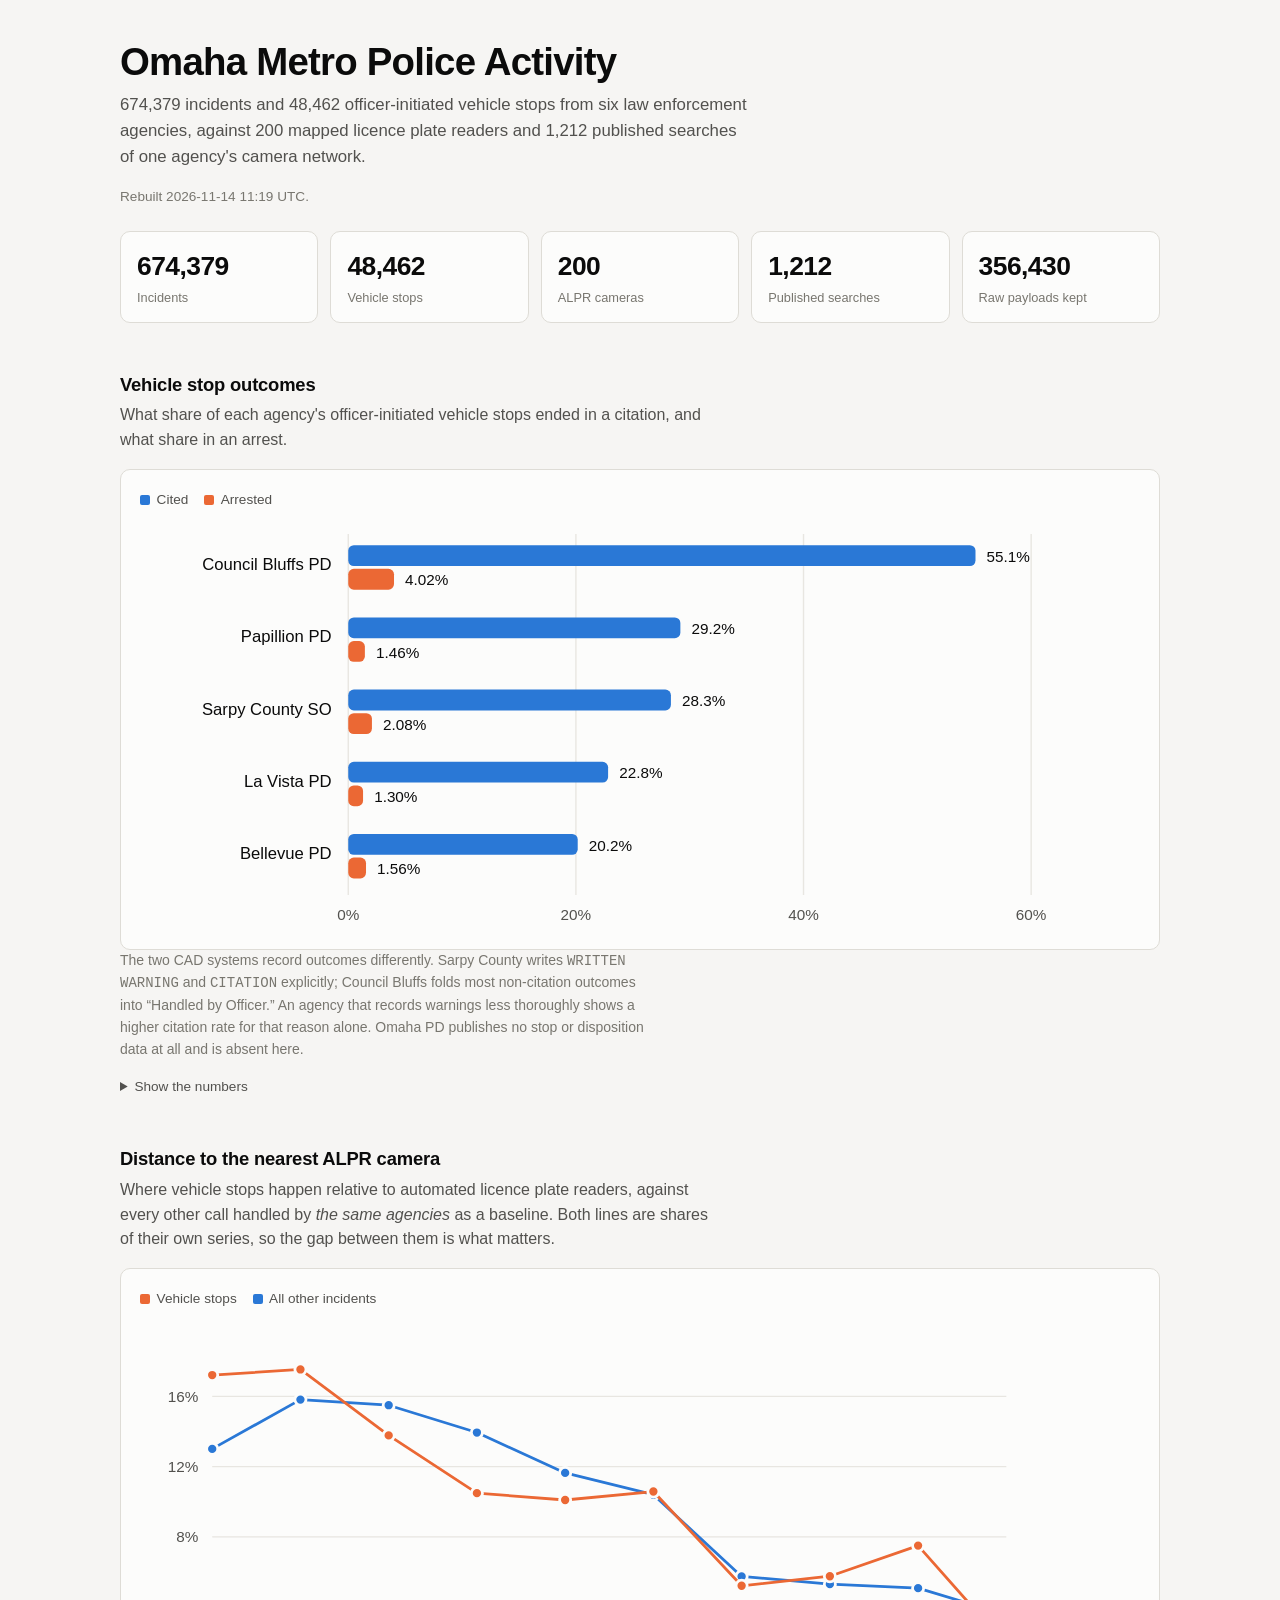
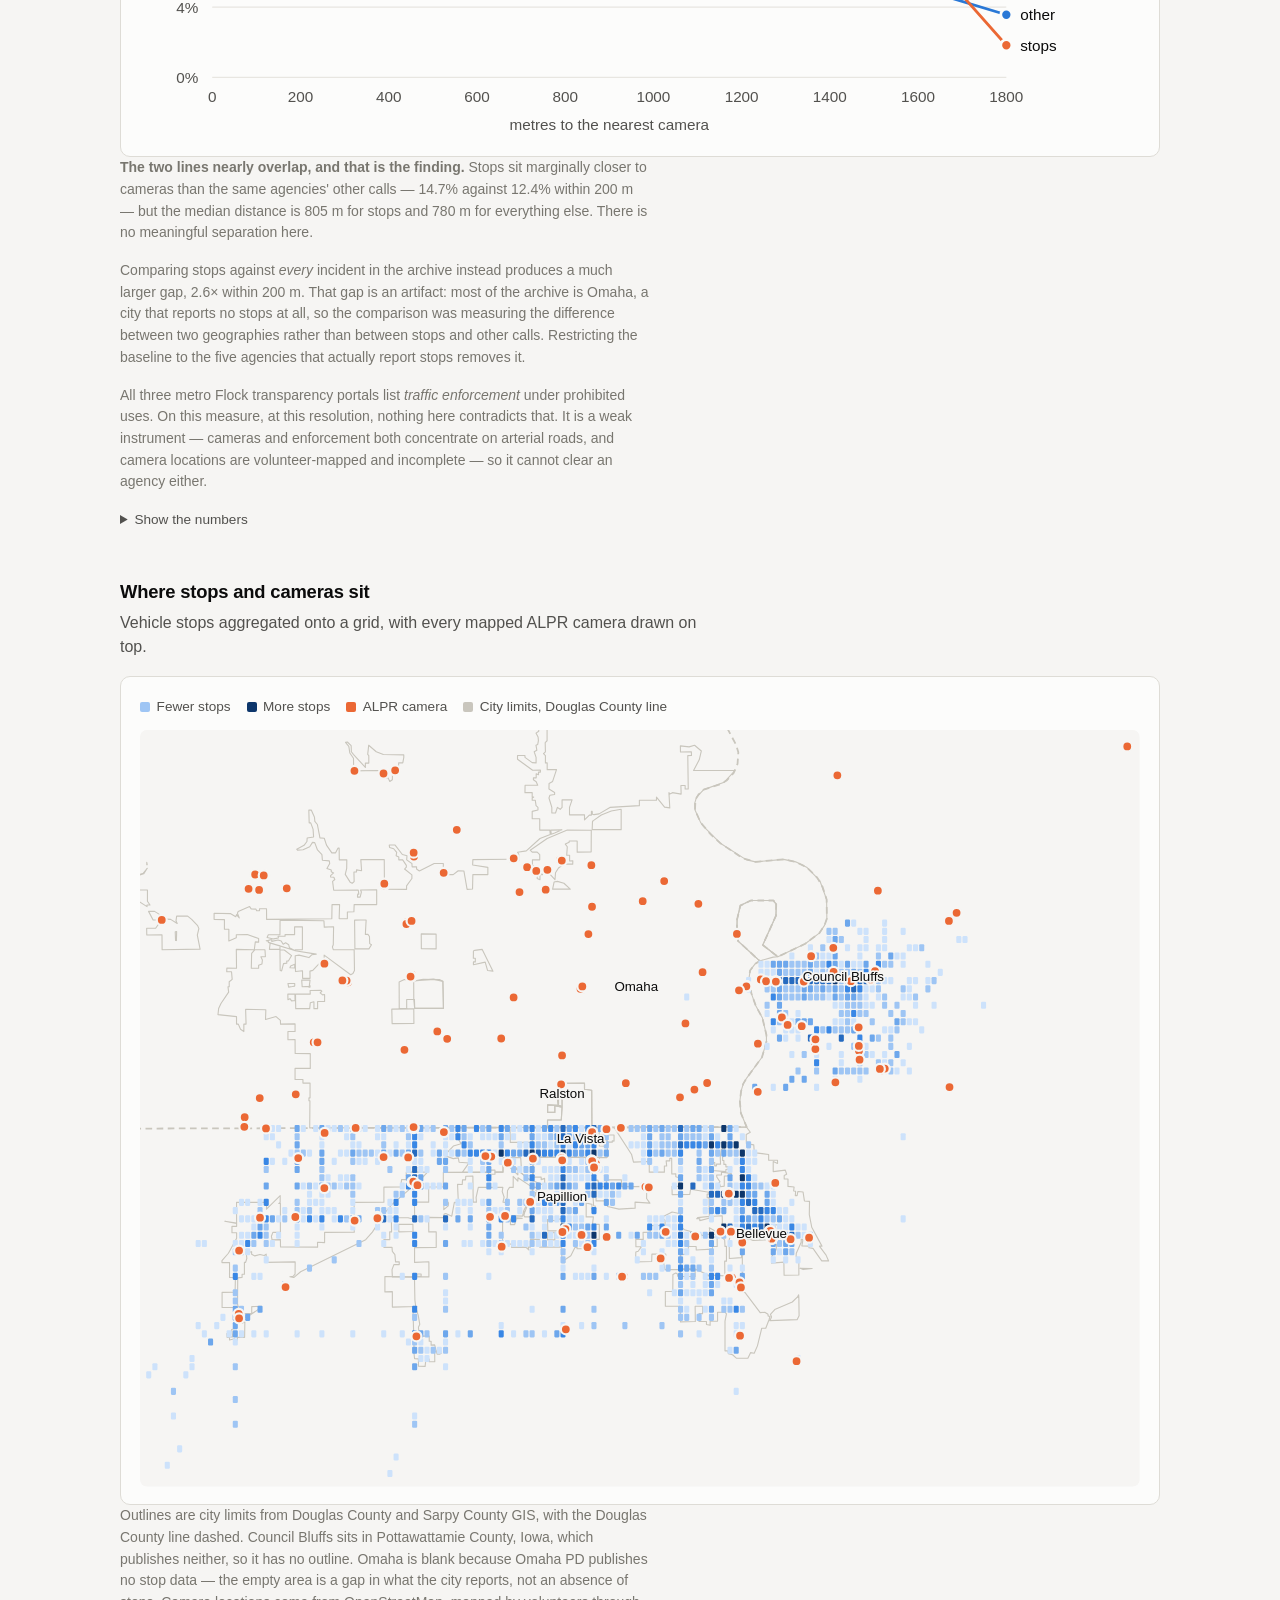
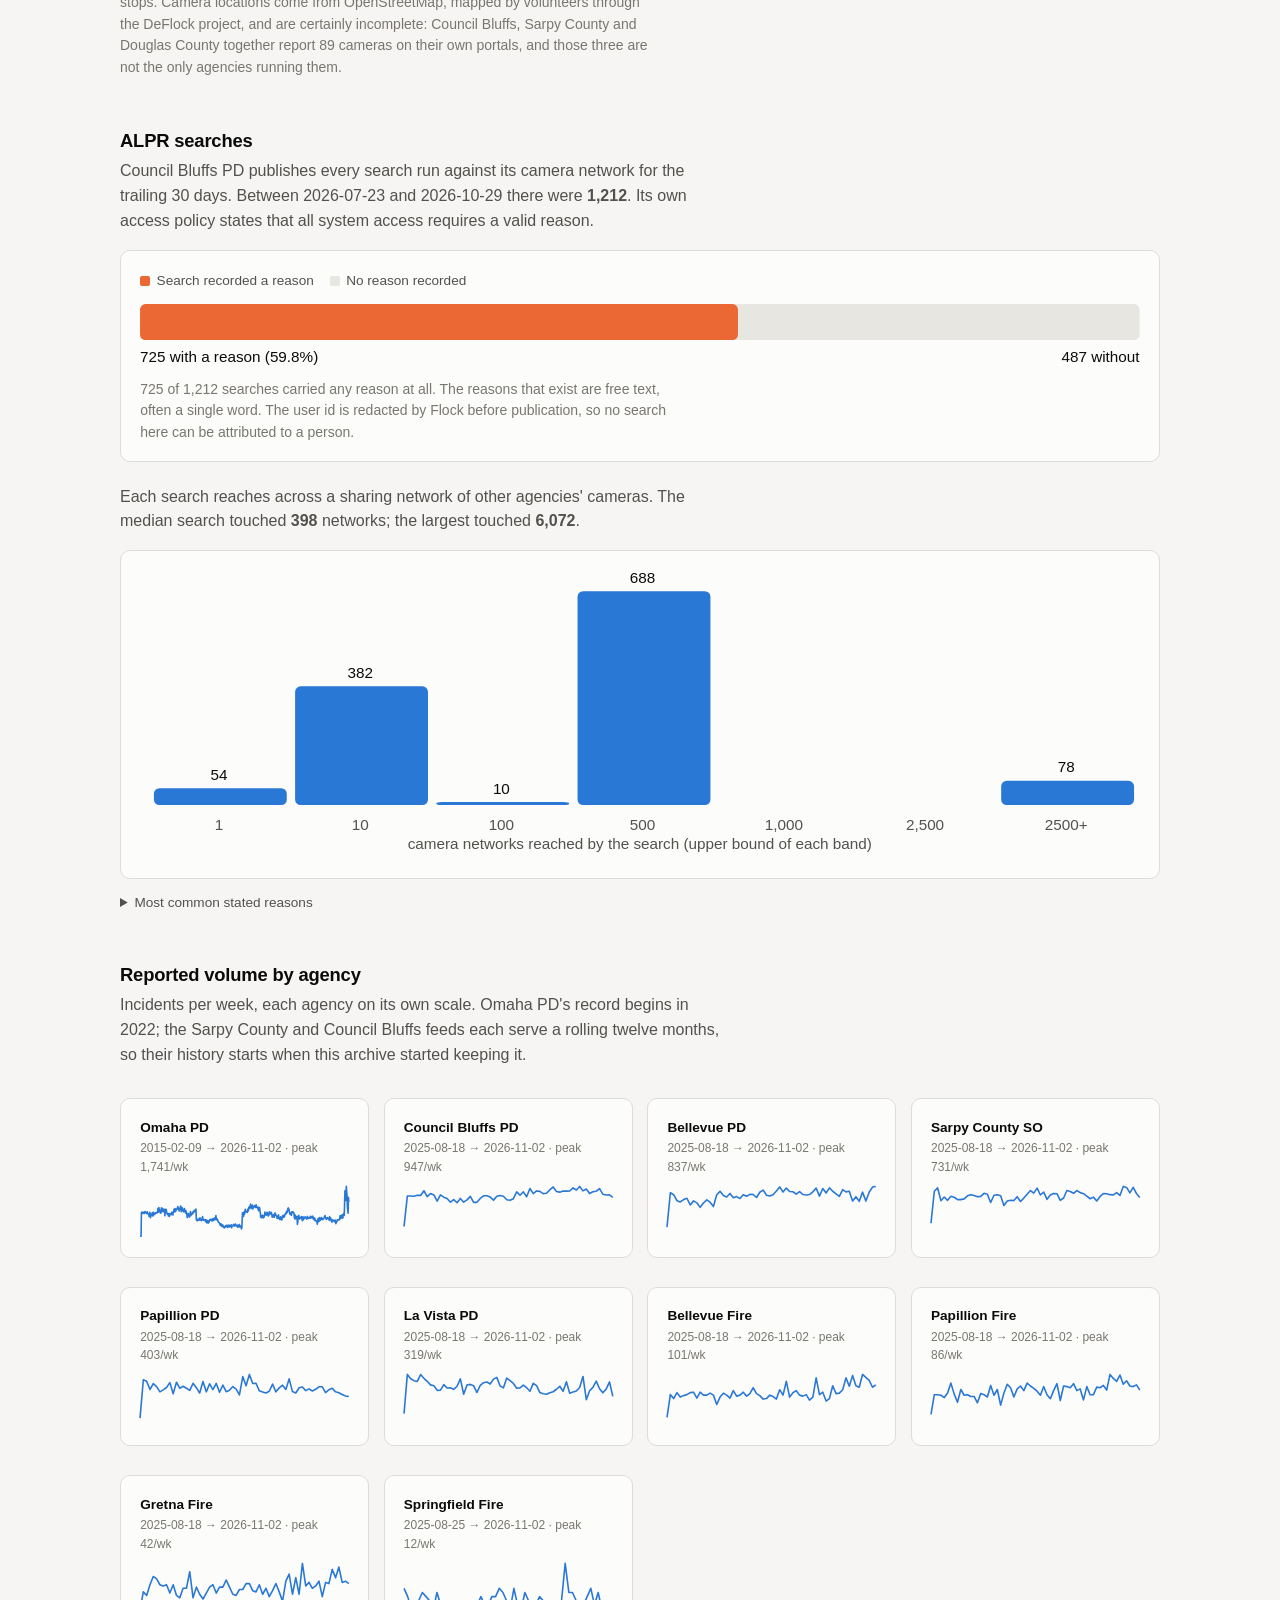
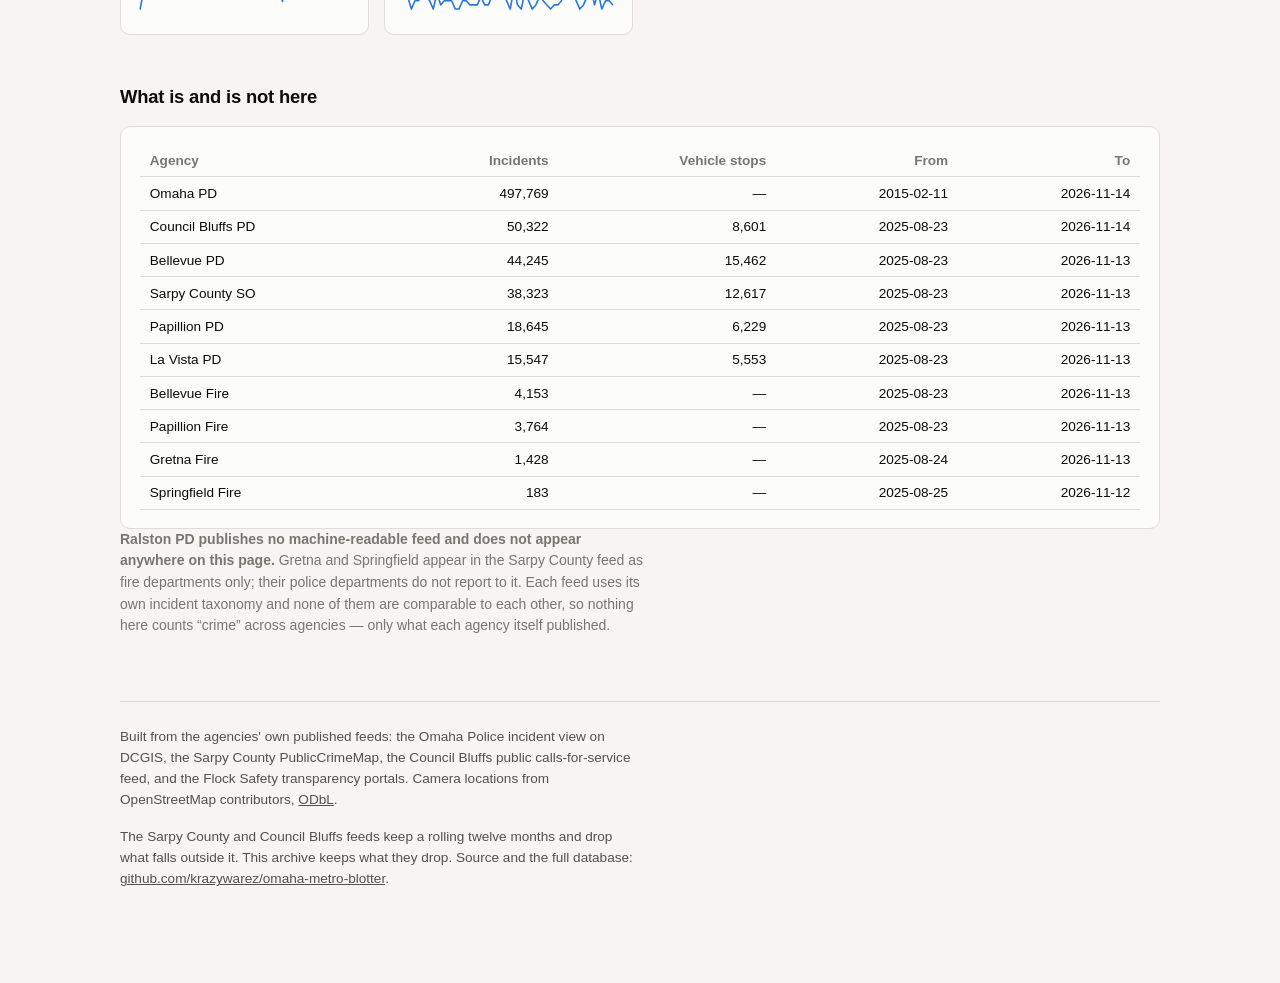
==== commit a65c91c3: "site 2026-11-14 11:20" ====
--- a/index.html
+++ b/index.html
@@ -157,7 +157,7 @@
 </div>
 
 <script>
-const DATA = {"totals":{"incidents":669532,"stops":47701,"cameras":199,"searches":1212,"amendments":198,"raw":351547,"built":"2026-11-07 11:19 UTC"},"agencies":[{"agency":"Omaha PD","incidents":495660,"stops":0,"first":"2015-02-11","last":"2026-11-07"},{"agency":"Council Bluffs PD","incidents":49556,"stops":8469,"first":"2025-08-23","last":"2026-11-07"},{"agency":"Bellevue PD","incidents":43434,"stops":15063,"first":"2025-08-23","last":"2026-11-06"},{"agency":"Sarpy County SO","incidents":37779,"stops":12512,"first":"2025-08-23","last":"2026-11-06"},{"agency":"Papillion PD","incidents":18414,"stops":6163,"first":"2025-08-23","last":"2026-11-06"},{"agency":"La Vista PD","incidents":15344,"stops":5494,"first":"2025-08-23","last":"2026-11-06"},{"agency":"Bellevue Fire","incidents":4064,"stops":0,"first":"2025-08-23","last":"2026-11-06"},{"agency":"Papillion Fire","incidents":3691,"stops":0,"first":"2025-08-23","last":"2026-11-06"},{"agency":"Gretna Fire","incidents":1409,"stops":0,"first":"2025-08-24","last":"2026-11-06"},{"agency":"Springfield Fire","incidents":181,"stops":0,"first":"2025-08-25","last":"2026-11-03"}],"outcomes":[{"agency":"Council Bluffs PD","stops":8469,"cited":0.5519,"arrested":0.0404},{"agency":"Papillion PD","stops":6160,"cited":0.2919,"arrested":0.0146},{"agency":"Sarpy County SO","stops":12510,"cited":0.2844,"arrested":0.0209},{"agency":"La Vista PD","stops":5494,"cited":0.2286,"arrested":0.0129},{"agency":"Bellevue PD","stops":15055,"cited":0.2022,"arrested":0.0153}],"proximity":[{"m":0,"stops":0.17254,"other":0.13005},{"m":200,"stops":0.17473,"other":0.15823},{"m":400,"stops":0.13759,"other":0.15499},{"m":600,"stops":0.10495,"other":0.13932},{"m":800,"stops":0.10122,"other":0.11628},{"m":1000,"stops":0.10612,"other":0.10408},{"m":1200,"stops":0.05207,"other":0.05737},{"m":1400,"stops":0.05764,"other":0.05336},{"m":1600,"stops":0.07488,"other":0.05051},{"m":1800,"stops":0.01824,"other":0.03581}],"weekly":{"Bellevue Fire":{"weeks":["2025-08-18","2025-08-25","2025-09-01","2025-09-08","2025-09-15","2025-09-22","2025-09-29","2025-10-06","2025-10-13","2025-10-20","2025-10-27","2025-11-03","2025-11-10","2025-11-17","2025-11-24","2025-12-01","2025-12-08","2025-12-15","2025-12-22","2025-12-29","2026-01-05","2026-01-12","2026-01-19","2026-01-26","2026-02-02","2026-02-09","2026-02-16","2026-02-23","2026-03-02","2026-03-09","2026-03-16","2026-03-23","2026-03-30","2026-04-06","2026-04-13","2026-04-20","2026-04-27","2026-05-04","2026-05-11","2026-05-18","2026-05-25","2026-06-01","2026-06-08","2026-06-15","2026-06-22","2026-06-29","2026-07-06","2026-07-13","2026-07-20","2026-07-27","2026-08-03","2026-08-10","2026-08-17","2026-08-24","2026-08-31","2026-09-07","2026-09-14","2026-09-21","2026-09-28","2026-10-05","2026-10-12","2026-10-19","2026-10-26"],"counts":[14,60,52,64,55,58,60,64,65,53,65,59,59,63,59,40,55,63,59,53,68,57,59,65,57,62,74,62,58,51,52,59,56,51,70,59,87,55,64,68,59,57,60,49,55,94,60,65,47,52,78,62,63,70,94,77,99,78,75,101,95,89,75]},"Bellevue PD":{"weeks":["2025-08-18","2025-08-25","2025-09-01","2025-09-08","2025-09-15","2025-09-22","2025-09-29","2025-10-06","2025-10-13","2025-10-20","2025-10-27","2025-11-03","2025-11-10","2025-11-17","2025-11-24","2025-12-01","2025-12-08","2025-12-15","2025-12-22","2025-12-29","2026-01-05","2026-01-12","2026-01-19","2026-01-26","2026-02-02","2026-02-09","2026-02-16","2026-02-23","2026-03-02","2026-03-09","2026-03-16","2026-03-23","2026-03-30","2026-04-06","2026-04-13","2026-04-20","2026-04-27","2026-05-04","2026-05-11","2026-05-18","2026-05-25","2026-06-01","2026-06-08","2026-06-15","2026-06-22","2026-06-29","2026-07-06","2026-07-13","2026-07-20","2026-07-27","2026-08-03","2026-08-10","2026-08-17","2026-08-24","2026-08-31","2026-09-07","2026-09-14","2026-09-21","2026-09-28","2026-10-05","2026-10-12","2026-10-19","2026-10-26"],"counts":[154,731,698,597,576,616,638,526,594,561,485,558,611,572,499,697,754,683,659,719,646,666,634,697,673,704,701,651,739,776,690,676,697,759,829,744,809,751,747,708,751,701,694,701,745,809,674,802,726,812,756,713,669,782,745,754,592,663,587,741,591,739,826]},"Council Bluffs PD":{"weeks":["2025-08-18","2025-08-25","2025-09-01","2025-09-08","2025-09-15","2025-09-22","2025-09-29","2025-10-06","2025-10-13","2025-10-20","2025-10-27","2025-11-03","2025-11-10","2025-11-17","2025-11-24","2025-12-01","2025-12-08","2025-12-15","2025-12-22","2025-12-29","2026-01-05","2026-01-12","2026-01-19","2026-01-26","2026-02-02","2026-02-09","2026-02-16","2026-02-23","2026-03-02","2026-03-09","2026-03-16","2026-03-23","2026-03-30","2026-04-06","2026-04-13","2026-04-20","2026-04-27","2026-05-04","2026-05-11","2026-05-18","2026-05-25","2026-06-01","2026-06-08","2026-06-15","2026-06-22","2026-06-29","2026-07-06","2026-07-13","2026-07-20","2026-07-27","2026-08-03","2026-08-10","2026-08-17","2026-08-24","2026-08-31","2026-09-07","2026-09-14","2026-09-21","2026-09-28","2026-10-05","2026-10-12","2026-10-19","2026-10-26"],"counts":[185,764,764,761,780,776,865,754,811,786,667,785,743,718,647,697,637,719,647,691,757,644,644,718,769,770,745,686,759,773,759,693,683,713,842,780,843,751,908,811,861,853,810,818,882,937,851,838,859,858,860,918,878,947,862,897,811,845,856,905,799,785,788]},"Gretna Fire":{"weeks":["2025-08-18","2025-08-25","2025-09-01","2025-09-08","2025-09-15","2025-09-22","2025-09-29","2025-10-06","2025-10-13","2025-10-20","2025-10-27","2025-11-03","2025-11-10","2025-11-17","2025-11-24","2025-12-01","2025-12-08","2025-12-15","2025-12-22","2025-12-29","2026-01-05","2026-01-12","2026-01-19","2026-01-26","2026-02-02","2026-02-09","2026-02-16","2026-02-23","2026-03-02","2026-03-09","2026-03-16","2026-03-23","2026-03-30","2026-04-06","2026-04-13","2026-04-20","2026-04-27","2026-05-04","2026-05-11","2026-05-18","2026-05-25","2026-06-01","2026-06-08","2026-06-15","2026-06-22","2026-06-29","2026-07-06","2026-07-13","2026-07-20","2026-07-27","2026-08-03","2026-08-10","2026-08-17","2026-08-24","2026-08-31","2026-09-07","2026-09-14","2026-09-21","2026-09-28","2026-10-05","2026-10-12","2026-10-19","2026-10-26"],"counts":[3,18,15,24,31,29,24,23,24,17,24,15,13,21,21,35,13,22,16,12,17,22,24,17,22,22,28,22,16,15,20,20,25,25,19,18,24,16,21,14,19,25,18,10,27,33,16,30,16,42,23,26,21,23,27,14,26,25,37,30,39,26,27]},"La Vista PD":{"weeks":["2025-08-18","2025-08-25","2025-09-01","2025-09-08","2025-09-15","2025-09-22","2025-09-29","2025-10-06","2025-10-13","2025-10-20","2025-10-27","2025-11-03","2025-11-10","2025-11-17","2025-11-24","2025-12-01","2025-12-08","2025-12-15","2025-12-22","2025-12-29","2026-01-05","2026-01-12","2026-01-19","2026-01-26","2026-02-02","2026-02-09","2026-02-16","2026-02-23","2026-03-02","2026-03-09","2026-03-16","2026-03-23","2026-03-30","2026-04-06","2026-04-13","2026-04-20","2026-04-27","2026-05-04","2026-05-11","2026-05-18","2026-05-25","2026-06-01","2026-06-08","2026-06-15","2026-06-22","2026-06-29","2026-07-06","2026-07-13","2026-07-20","2026-07-27","2026-08-03","2026-08-10","2026-08-17","2026-08-24","2026-08-31","2026-09-07","2026-09-14","2026-09-21","2026-09-28","2026-10-05","2026-10-12","2026-10-19","2026-10-26"],"counts":[68,319,291,279,274,318,294,275,252,246,217,218,254,232,234,223,243,290,192,251,255,247,203,249,266,270,258,289,300,245,233,296,279,261,230,233,251,234,211,262,247,203,195,192,201,208,224,243,211,272,199,206,213,235,306,157,214,236,276,227,201,225,271]},"Omaha PD":{"weeks":["2015-02-09","2015-04-06","2015-05-11","2015-06-15","2015-06-22","2015-06-29","2015-07-06","2015-07-13","2015-07-20","2015-07-27","2015-08-03","2015-08-10","2015-08-17","2015-08-24","2015-08-31","2015-09-07","2015-09-14","2015-09-21","2015-09-28","2015-10-05","2015-10-12","2015-10-19","2015-10-26","2015-11-02","2015-11-09","2015-11-16","2015-11-23","2015-11-30","2015-12-07","2015-12-14","2015-12-21","2015-12-28","2016-01-04","2016-01-11","2016-01-18","2016-01-25","2016-02-01","2016-02-08","2016-02-15","2016-02-22","2016-02-29","2016-03-07","2016-03-14","2016-03-21","2016-03-28","2016-04-04","2016-04-11","2016-04-18","2016-04-25","2016-05-02","2016-05-09","2016-05-16","2016-05-23","2016-05-30","2016-06-06","2016-06-13","2016-06-20","2016-06-27","2016-07-04","2016-07-11","2016-07-18","2016-07-25","2016-08-01","2016-08-08","2016-08-15","2016-08-22","2016-08-29","2016-09-05","2016-09-12","2016-09-19","2016-09-26","2016-10-03","2016-10-10","2016-10-17","2016-10-24","2016-10-31","2016-11-07","2016-11-14","2016-11-21","2016-11-28","2016-12-05","2016-12-12","2016-12-19","2016-12-26","2017-01-02","2017-01-09","2017-01-16","2017-01-23","2017-01-30","2017-02-06","2017-02-13","2017-02-20","2017-02-27","2017-03-06","2017-03-13","2017-03-20","2017-03-27","2017-04-03","2017-04-10","2017-04-17","2017-04-24","2017-05-01","2017-05-08","2017-05-15","2017-05-22","2017-05-29","2017-06-05","2017-06-12","2017-06-19","2017-06-26","2017-07-03","2017-07-10","2017-07-17","2017-07-24","2017-07-31","2017-08-07","2017-08-14","2017-08-21","2017-08-28","2017-09-04","2017-09-11","2017-09-18","2017-09-25","2017-10-02","2017-10-09","2017-10-16","2017-10-23","2017-10-30","2017-11-06","2017-11-13","2017-11-20","2017-11-27","2017-12-04","2017-12-11","2017-12-18","2017-12-25","2018-01-01","2018-01-08","2018-01-15","2018-01-22","2018-01-29","2018-02-05","2018-02-12","2018-02-19","2018-02-26","2018-03-05","2018-03-12","2018-03-19","2018-03-26","2018-04-02","2018-04-09","2018-04-16","2018-04-23","2018-04-30","2018-05-07","2018-05-14","2018-05-21","2018-05-28","2018-06-04","2018-06-11","2018-06-18","2018-06-25","2018-07-02","2018-07-09","2018-07-16","2018-07-23","2018-07-30","2018-08-06","2018-08-13","2018-08-20","2018-08-27","2018-09-03","2018-09-10","2018-09-17","2018-09-24","2018-10-01","2018-10-08","2018-10-15","2018-10-22","2018-10-29","2018-11-05","2018-11-12","2018-11-19","2018-11-26","2018-12-03","2018-12-10","2018-12-17","2018-12-24","2018-12-31","2019-01-07","2019-01-14","2019-01-21","2019-01-28","2019-02-04","2019-02-11","2019-02-18","2019-02-25","2019-03-04","2019-03-11","2019-03-18","2019-03-25","2019-04-01","2019-04-08","2019-04-15","2019-04-22","2019-04-29","2019-05-06","2019-05-13","2019-05-20","2019-05-27","2019-06-03","2019-06-10","2019-06-17","2019-06-24","2019-07-01","2019-07-08","2019-07-15","2019-07-22","2019-07-29","2019-08-05","2019-08-12","2019-08-19","2019-08-26","2019-09-02","2019-09-09","2019-09-16","2019-09-23","2019-09-30","2019-10-07","2019-10-14","2019-10-21","2019-10-28","2019-11-04","2019-11-11","2019-11-18","2019-11-25","2019-12-02","2019-12-09","2019-12-16","2019-12-23","2019-12-30","2020-01-06","2020-01-13","2020-01-20","2020-01-27","2020-02-03","2020-02-10","2020-02-17","2020-02-24","2020-03-02","2020-03-09","2020-03-16","2020-03-23","2020-03-30","2020-04-06","2020-04-13","2020-04-20","2020-04-27","2020-05-04","2020-05-11","2020-05-18","2020-05-25","2020-06-01","2020-06-08","2020-06-15","2020-06-22","2020-06-29","2020-07-06","2020-07-13","2020-07-20","2020-07-27","2020-08-03","2020-08-10","2020-08-17","2020-08-24","2020-08-31","2020-09-07","2020-09-14","2020-09-21","2020-09-28","2020-10-05","2020-10-12","2020-10-19","2020-10-26","2020-11-02","2020-11-09","2020-11-16","2020-11-23","2020-11-30","2020-12-07","2020-12-14","2020-12-21","2020-12-28","2021-01-04","2021-01-11","2021-01-18","2021-01-25","2021-02-01","2021-02-08","2021-02-15","2021-02-22","2021-03-01","2021-03-08","2021-03-15","2021-03-22","2021-03-29","2021-04-05","2021-04-12","2021-04-19","2021-04-26","2021-05-03","2021-05-10","2021-05-17","2021-05-24","2021-05-31","2021-06-07","2021-06-14","2021-06-21","2021-06-28","2021-07-05","2021-07-12","2021-07-19","2021-07-26","2021-08-02","2021-08-09","2021-08-16","2021-08-23","2021-08-30","2021-09-06","2021-09-13","2021-09-20","2021-09-27","2021-10-04","2021-10-11","2021-10-18","2021-10-25","2021-11-01","2021-11-08","2021-11-15","2021-11-22","2021-11-29","2021-12-06","2021-12-13","2021-12-20","2021-12-27","2022-01-03","2022-01-10","2022-01-17","2022-01-24","2022-01-31","2022-02-07","2022-02-14","2022-02-21","2022-02-28","2022-03-07","2022-03-14","2022-03-21","2022-03-28","2022-04-04","2022-04-11","2022-04-18","2022-04-25","2022-05-02","2022-05-09","2022-05-16","2022-05-23","2022-05-30","2022-06-06","2022-06-13","2022-06-20","2022-06-27","2022-07-04","2022-07-11","2022-07-18","2022-07-25","2022-08-01","2022-08-08","2022-08-15","2022-08-22","2022-08-29","2022-09-05","2022-09-12","2022-09-19","2022-09-26","2022-10-03","2022-10-10","2022-10-17","2022-10-24","2022-10-31","2022-11-07","2022-11-14","2022-11-21","2022-11-28","2022-12-05","2022-12-12","2022-12-19","2022-12-26","2023-01-02","2023-01-09","2023-01-16","2023-01-23","2023-01-30","2023-02-06","2023-02-13","2023-02-20","2023-02-27","2023-03-06","2023-03-13","2023-03-20","2023-03-27","2023-04-03","2023-04-10","2023-04-17","2023-04-24","2023-05-01","2023-05-08","2023-05-15","2023-05-22","2023-05-29","2023-06-05","2023-06-12","2023-06-19","2023-06-26","2023-07-03","2023-07-10","2023-07-17","2023-07-24","2023-07-31","2023-08-07","2023-08-14","2023-08-21","2023-08-28","2023-09-04","2023-09-11","2023-09-18","2023-09-25","2023-10-02","2023-10-09","2023-10-16","2023-10-23","2023-10-30","2023-11-06","2023-11-13","2023-11-20","2023-11-27","2023-12-04","2023-12-11","2023-12-18","2023-12-25","2024-01-01","2024-01-08","2024-01-15","2024-01-22","2024-01-29","2024-02-05","2024-02-12","2024-02-19","2024-02-26","2024-03-04","2024-03-11","2024-03-18","2024-03-25","2024-04-01","2024-04-08","2024-04-15","2024-04-22","2024-04-29","2024-05-06","2024-05-13","2024-05-20","2024-05-27","2024-06-03","2024-06-10","2024-06-17","2024-06-24","2024-07-01","2024-07-08","2024-07-15","2024-07-22","2024-07-29","2024-08-05","2024-08-12","2024-08-19","2024-08-26","2024-09-02","2024-09-09","2024-09-16","2024-09-23","2024-09-30","2024-10-07","2024-10-14","2024-10-21","2024-10-28","2024-11-04","2024-11-11","2024-11-18","2024-11-25","2024-12-02","2024-12-09","2024-12-16","2024-12-23","2024-12-30","2025-01-06","2025-01-13","2025-01-20","2025-01-27","2025-02-03","2025-02-10","2025-02-17","2025-02-24","2025-03-03","2025-03-10","2025-03-17","2025-03-24","2025-03-31","2025-04-07","2025-04-14","2025-04-21","2025-04-28","2025-05-05","2025-05-12","2025-05-19","2025-05-26","2025-06-02","2025-06-09","2025-06-16","2025-06-23","2025-06-30","2025-07-07","2025-07-14","2025-07-21","2025-07-28","2025-08-04","2025-08-11","2025-08-18","2025-08-25","2025-09-01","2025-09-08","2025-09-15","2025-09-22","2025-09-29","2025-10-06","2025-10-13","2025-10-20","2025-10-27","2025-11-03","2025-11-10","2025-11-17","2025-11-24","2025-12-01","2025-12-08","2025-12-15","2025-12-22","2025-12-29","2026-01-05","2026-01-12","2026-01-19","2026-01-26","2026-02-02","2026-02-09","2026-02-16","2026-02-23","2026-03-02","2026-03-09","2026-03-16","2026-03-23","2026-03-30","2026-04-06","2026-04-13","2026-04-20","2026-04-27","2026-05-04","2026-05-11","2026-05-18","2026-05-25","2026-06-01","2026-06-08","2026-06-15","2026-06-22","2026-06-29","2026-07-06","2026-07-13","2026-07-20","2026-07-27","2026-08-03","2026-08-10","2026-08-17","2026-08-24","2026-08-31","2026-09-07","2026-09-14","2026-09-21","2026-09-28","2026-10-05","2026-10-12","2026-10-19","2026-10-26"],"counts":[1,1,2,2,807,842,794,830,827,807,821,842,794,807,859,826,847,822,837,795,807,853,777,790,770,770,693,757,834,789,649,757,740,731,756,831,711,751,714,839,768,757,759,788,794,825,814,808,824,822,839,963,902,844,1004,918,896,904,822,805,844,989,849,983,939,917,869,947,856,887,939,713,846,858,944,938,841,810,767,767,792,710,716,793,693,776,752,780,795,749,784,841,789,807,740,848,871,929,951,849,971,916,865,943,925,941,970,994,1036,995,934,952,880,980,935,1019,1056,1034,857,957,937,993,903,887,852,876,932,967,890,849,811,900,864,837,756,648,722,739,795,747,761,666,734,720,866,713,743,772,760,801,840,790,838,858,842,908,910,895,890,862,953,579,615,545,587,545,567,579,568,626,624,561,637,582,586,559,544,557,643,687,583,595,560,570,565,570,583,511,559,574,533,466,472,547,551,460,468,477,513,569,581,591,594,563,578,585,529,592,570,620,548,569,581,635,574,638,636,723,621,569,606,584,561,532,489,491,484,451,441,400,380,430,435,356,395,338,402,366,343,311,338,293,320,341,316,372,330,331,332,386,352,309,350,334,393,359,325,377,337,354,355,399,294,382,364,372,381,366,414,356,363,394,396,424,360,382,360,364,387,317,381,324,339,378,409,328,360,325,358,317,258,280,521,822,771,751,694,842,759,781,868,939,893,859,850,859,835,833,938,885,901,1012,1017,974,1056,976,1126,1037,1044,1057,964,1091,1064,961,1024,1020,1045,1050,1074,1022,1004,1020,1096,1044,1008,1004,984,1023,933,893,1002,962,997,888,824,665,700,645,694,721,738,695,641,711,646,718,701,841,779,775,786,733,751,837,838,789,758,707,764,744,855,772,795,831,779,832,819,746,662,734,690,738,711,761,661,746,811,803,735,741,715,692,620,658,713,630,750,629,645,585,614,603,680,575,579,570,576,681,723,722,706,660,734,682,734,779,798,804,779,869,852,830,916,967,991,917,909,842,827,765,823,761,769,732,842,857,852,834,846,815,821,675,637,603,743,654,610,652,633,694,415,482,617,688,726,651,604,632,619,659,655,626,687,629,544,670,667,573,659,611,659,666,641,674,650,644,608,594,666,692,627,641,631,625,641,645,638,697,632,639,689,648,679,683,704,601,617,646,569,573,624,540,556,532,536,544,484,423,480,614,575,552,520,650,599,604,555,577,652,656,610,596,577,608,602,609,621,681,673,726,671,641,599,591,627,639,643,614,630,624,635,550,685,585,610,647,574,523,504,493,575,542,560,554,542,514,510,525,565,507,438,500,484,519,567,552,549,568,564,589,575,582,702,615,667,718,634,730,629,743,628,740,761,792,717,1150,1584,1366,1219,1527,1708,1508,1357,1006,773,692,1145]},"Papillion Fire":{"weeks":["2025-08-18","2025-08-25","2025-09-01","2025-09-08","2025-09-15","2025-09-22","2025-09-29","2025-10-06","2025-10-13","2025-10-20","2025-10-27","2025-11-03","2025-11-10","2025-11-17","2025-11-24","2025-12-01","2025-12-08","2025-12-15","2025-12-22","2025-12-29","2026-01-05","2026-01-12","2026-01-19","2026-01-26","2026-02-02","2026-02-09","2026-02-16","2026-02-23","2026-03-02","2026-03-09","2026-03-16","2026-03-23","2026-03-30","2026-04-06","2026-04-13","2026-04-20","2026-04-27","2026-05-04","2026-05-11","2026-05-18","2026-05-25","2026-06-01","2026-06-08","2026-06-15","2026-06-22","2026-06-29","2026-07-06","2026-07-13","2026-07-20","2026-07-27","2026-08-03","2026-08-10","2026-08-17","2026-08-24","2026-08-31","2026-09-07","2026-09-14","2026-09-21","2026-09-28","2026-10-05","2026-10-12","2026-10-19","2026-10-26"],"counts":[17,51,51,50,46,54,71,52,38,60,50,51,48,48,37,53,51,47,67,50,60,33,54,69,63,47,61,66,58,71,66,62,57,50,65,51,44,58,70,41,66,65,63,70,58,61,42,65,51,51,64,63,67,59,86,79,74,85,69,75,66,65,68]},"Papillion PD":{"weeks":["2025-08-18","2025-08-25","2025-09-01","2025-09-08","2025-09-15","2025-09-22","2025-09-29","2025-10-06","2025-10-13","2025-10-20","2025-10-27","2025-11-03","2025-11-10","2025-11-17","2025-11-24","2025-12-01","2025-12-08","2025-12-15","2025-12-22","2025-12-29","2026-01-05","2026-01-12","2026-01-19","2026-01-26","2026-02-02","2026-02-09","2026-02-16","2026-02-23","2026-03-02","2026-03-09","2026-03-16","2026-03-23","2026-03-30","2026-04-06","2026-04-13","2026-04-20","2026-04-27","2026-05-04","2026-05-11","2026-05-18","2026-05-25","2026-06-01","2026-06-08","2026-06-15","2026-06-22","2026-06-29","2026-07-06","2026-07-13","2026-07-20","2026-07-27","2026-08-03","2026-08-10","2026-08-17","2026-08-24","2026-08-31","2026-09-07","2026-09-14","2026-09-21","2026-09-28","2026-10-05","2026-10-12","2026-10-19","2026-10-26"],"counts":[49,360,347,281,329,304,262,278,297,337,246,340,290,307,291,274,331,296,252,345,262,327,280,330,259,317,263,275,305,284,237,385,312,403,330,332,270,261,253,267,325,262,294,316,281,367,264,253,295,301,272,286,269,283,303,303,255,279,291,262,255,240,229]},"Sarpy County SO":{"weeks":["2025-08-18","2025-08-25","2025-09-01","2025-09-08","2025-09-15","2025-09-22","2025-09-29","2025-10-06","2025-10-13","2025-10-20","2025-10-27","2025-11-03","2025-11-10","2025-11-17","2025-11-24","2025-12-01","2025-12-08","2025-12-15","2025-12-22","2025-12-29","2026-01-05","2026-01-12","2026-01-19","2026-01-26","2026-02-02","2026-02-09","2026-02-16","2026-02-23","2026-03-02","2026-03-09","2026-03-16","2026-03-23","2026-03-30","2026-04-06","2026-04-13","2026-04-20","2026-04-27","2026-05-04","2026-05-11","2026-05-18","2026-05-25","2026-06-01","2026-06-08","2026-06-15","2026-06-22","2026-06-29","2026-07-06","2026-07-13","2026-07-20","2026-07-27","2026-08-03","2026-08-10","2026-08-17","2026-08-24","2026-08-31","2026-09-07","2026-09-14","2026-09-21","2026-09-28","2026-10-05","2026-10-12","2026-10-19","2026-10-26"],"counts":[191,660,709,521,575,527,587,572,537,537,548,593,610,597,581,584,630,616,495,602,609,594,452,518,529,523,580,510,560,616,671,633,706,605,647,542,606,628,624,526,561,671,657,630,671,640,625,588,550,574,518,584,625,623,610,607,641,599,731,716,636,716,624]},"Springfield Fire":{"weeks":["2025-08-25","2025-09-01","2025-09-08","2025-09-15","2025-09-22","2025-09-29","2025-10-06","2025-10-13","2025-10-20","2025-10-27","2025-11-03","2025-11-10","2025-11-17","2025-11-24","2025-12-01","2025-12-08","2025-12-15","2025-12-22","2025-12-29","2026-01-19","2026-01-26","2026-02-02","2026-02-09","2026-02-16","2026-02-23","2026-03-02","2026-03-09","2026-03-16","2026-03-23","2026-03-30","2026-04-13","2026-04-27","2026-05-04","2026-05-11","2026-05-18","2026-05-25","2026-06-01","2026-06-08","2026-06-15","2026-06-22","2026-06-29","2026-07-06","2026-07-13","2026-07-20","2026-07-27","2026-08-03","2026-08-10","2026-08-17","2026-08-24","2026-08-31","2026-09-07","2026-09-14","2026-09-21","2026-10-05","2026-10-12","2026-10-19","2026-10-26"],"counts":[6,4,1,3,3,5,4,3,1,5,2,3,3,3,1,1,3,3,2,2,2,4,2,2,4,4,6,5,3,1,6,2,1,5,3,1,2,4,3,2,1,2,2,3,12,5,5,3,1,2,4,6,2,5,1,3,3]}},"map":{"cell":0.004,"boundaries":[{"name":"Douglas County","kind":"county","rings":[[[-95.9056,41.3006],[-95.9062,41.3013],[-95.9209,41.3013],[-95.9277,41.2988],[-95.9298,41.2921],[-95.9299,41.2852],[-95.9291,41.2815],[-95.9152,41.2719],[-95.918,41.2705],[-95.9214,41.2672],[-95.9222,41.2626],[-95.9205,41.256],[-95.9178,41.2502],[-95.9134,41.244],[-95.9108,41.2358],[-95.9108,41.2325],[-95.9137,41.225],[-95.9236,41.2148],[-95.9258,41.212],[-95.9272,41.2085],[-95.928,41.2035],[-95.9273,41.1978],[-95.9236,41.191],[-96.3279,41.1902],[-96.3325,41.1956],[-96.3365,41.1979],[-96.3462,41.2018],[-96.3526,41.2057],[-96.3615,41.2195],[-96.3655,41.2355],[-96.3571,41.249],[-96.3508,41.2563],[-96.3497,41.2622],[-96.3506,41.2652],[-96.3606,41.2804],[-96.3671,41.2885],[-96.3753,41.2958],[-96.3808,41.2979],[-96.3905,41.3032],[-96.3986,41.3091],[-96.4026,41.3099],[-96.4092,41.3163],[-96.4086,41.3223],[-96.4069,41.3274],[-96.4074,41.3366],[-96.4138,41.3537],[-96.4214,41.3641],[-96.4256,41.3665],[-96.4396,41.3701],[-96.4584,41.3795],[-96.471,41.3932],[-95.9375,41.3931],[-95.9377,41.3906],[-95.936,41.385],[-95.9305,41.3772],[-95.929,41.3735],[-95.9295,41.3678],[-95.9321,41.3633],[-95.9363,41.3599],[-95.9402,41.358],[-95.9514,41.3553],[-95.9546,41.353],[-95.9567,41.3504],[-95.957,41.3454],[-95.9533,41.3392],[-95.9465,41.3332],[-95.9406,41.3292],[-95.9261,41.3218],[-95.9179,41.3201],[-95.8997,41.3213],[-95.8919,41.3201],[-95.8848,41.3175],[-95.8781,41.3126],[-95.8745,41.308],[-95.8719,41.3018],[-95.8717,41.2925],[-95.8732,41.2892],[-95.8766,41.2854],[-95.8857,41.2802],[-95.9034,41.2739],[-95.9132,41.2796],[-95.9046,41.2939],[-95.9045,41.2994],[-95.9056,41.3006]]]},{"name":"Valley","kind":"city","rings":[[[-96.3486,41.3348],[-96.3404,41.3354],[-96.3487,41.3354],[-96.3487,41.3388],[-96.3495,41.3388],[-96.3491,41.3354],[-96.3545,41.3354],[-96.3584,41.3382],[-96.3584,41.3355],[-96.3682,41.3355],[-96.3682,41.3317],[-96.3711,41.3317],[-96.3874,41.3411],[-96.3874,41.3354],[-96.3793,41.3353],[-96.3776,41.3344],[-96.3776,41.321],[-96.396,41.3211],[-96.3961,41.3196],[-96.3946,41.3185],[-96.3954,41.3175],[-96.3937,41.3158],[-96.3941,41.3154],[-96.386,41.3096],[-96.3885,41.3079],[-96.3831,41.3041],[-96.386,41.3012],[-96.3795,41.2982],[-96.3744,41.3028],[-96.3536,41.3126],[-96.3536,41.3046],[-96.3489,41.3044],[-96.3489,41.3037],[-96.3512,41.3037],[-96.3512,41.3026],[-96.3405,41.3027],[-96.3408,41.2917],[-96.3307,41.2917],[-96.3307,41.2955],[-96.326,41.2955],[-96.3258,41.3051],[-96.3115,41.2983],[-96.3115,41.2991],[-96.3095,41.2991],[-96.3112,41.3009],[-96.3112,41.3064],[-96.3186,41.3064],[-96.3186,41.3099],[-96.321,41.3099],[-96.321,41.3125],[-96.3136,41.3143],[-96.3113,41.317],[-96.314,41.3145],[-96.321,41.313],[-96.321,41.3136],[-96.3221,41.3136],[-96.3221,41.3148],[-96.3195,41.315],[-96.3195,41.3199],[-96.321,41.3199],[-96.321,41.3209],[-96.3295,41.3209],[-96.3294,41.3193],[-96.3308,41.3193],[-96.3308,41.3158],[-96.3379,41.3162],[-96.3371,41.3151],[-96.3394,41.3154],[-96.3394,41.3147],[-96.3403,41.3147],[-96.3403,41.3209],[-96.3374,41.3211],[-96.3403,41.3234],[-96.3403,41.328],[-96.3449,41.328],[-96.3473,41.3299],[-96.3483,41.3317],[-96.3486,41.3348]],[[-96.3491,41.3353],[-96.3502,41.3334],[-96.3543,41.3353],[-96.3491,41.3353]],[[-96.3113,41.3187],[-96.3116,41.3199],[-96.3116,41.3187],[-96.3113,41.3187]]]},{"name":"Boys Town","kind":"city","rings":[[[-96.1389,41.2531],[-96.1383,41.2488],[-96.1197,41.2488],[-96.1201,41.2619],[-96.1262,41.263],[-96.139,41.2621],[-96.1389,41.2531]]]},{"name":"Carter Lake, Iowa","kind":"city","rings":[[[-95.9064,41.2737],[-95.9034,41.2739],[-95.9132,41.2796],[-95.9046,41.2939],[-95.9045,41.2994],[-95.9062,41.3013],[-95.9209,41.3013],[-95.9277,41.2988],[-95.9298,41.2921],[-95.9299,41.2852],[-95.9291,41.2815],[-95.9152,41.2719],[-95.9064,41.2737]]]},{"name":"Omaha","kind":"city","rings":[[[-96.2157,41.2375],[-96.2203,41.2375],[-96.2203,41.2335],[-96.2157,41.2336],[-96.2156,41.2268],[-96.2059,41.2267],[-96.2059,41.2195],[-96.2157,41.2195],[-96.2157,41.2141],[-96.2106,41.2141],[-96.2106,41.2124],[-96.206,41.2124],[-96.206,41.2052],[-96.2067,41.2052],[-96.2067,41.2038],[-96.2061,41.2038],[-96.2062,41.1906],[-96.0524,41.1908],[-96.0524,41.1944],[-96.0435,41.1944],[-96.043,41.2006],[-96.0477,41.2014],[-96.0477,41.1981],[-96.0523,41.1981],[-96.0523,41.2018],[-96.0455,41.2016],[-96.046,41.2052],[-96.0453,41.2052],[-96.0453,41.2016],[-96.043,41.2009],[-96.043,41.2123],[-96.0314,41.2124],[-96.0285,41.2124],[-96.0285,41.2094],[-96.0238,41.2089],[-96.0237,41.1907],[-95.9236,41.191],[-95.9273,41.1978],[-95.928,41.2035],[-95.9272,41.2085],[-95.9258,41.212],[-95.9236,41.2148],[-95.9137,41.225],[-95.9108,41.2325],[-95.9108,41.2358],[-95.9134,41.244],[-95.9178,41.2502],[-95.9205,41.256],[-95.9222,41.2626],[-95.9214,41.2672],[-95.918,41.2705],[-95.9152,41.2719],[-95.9291,41.2815],[-95.9299,41.2852],[-95.9298,41.2921],[-95.9277,41.2988],[-95.9209,41.3013],[-95.9062,41.3013],[-95.9045,41.2994],[-95.9046,41.2939],[-95.9132,41.2796],[-95.9034,41.2739],[-95.8857,41.2802],[-95.8766,41.2854],[-95.8732,41.2892],[-95.8717,41.2925],[-95.8719,41.3018],[-95.8762,41.3108],[-95.8848,41.3175],[-95.8919,41.3201],[-95.8997,41.3213],[-95.9179,41.3201],[-95.924,41.3212],[-95.9406,41.3292],[-95.951,41.337],[-95.9533,41.3392],[-95.957,41.3454],[-95.9572,41.3486],[-95.9561,41.3515],[-95.9514,41.3553],[-95.9381,41.3589],[-95.9311,41.3646],[-95.9579,41.3646],[-95.9543,41.3698],[-95.9529,41.3741],[-95.9573,41.3769],[-95.9608,41.3761],[-95.9665,41.3766],[-95.9664,41.3736],[-95.9594,41.3737],[-95.9593,41.3719],[-95.9617,41.3718],[-95.9614,41.3556],[-95.9634,41.3556],[-95.9634,41.3573],[-95.9661,41.3573],[-95.966,41.3531],[-95.9716,41.3538],[-95.9733,41.3531],[-95.9739,41.3538],[-95.9733,41.3464],[-95.9767,41.3468],[-95.9819,41.3516],[-95.9819,41.3501],[-95.993,41.3501],[-95.993,41.3475],[-96.012,41.3466],[-96.0191,41.3435],[-96.0224,41.3431],[-96.0234,41.3433],[-96.0235,41.3447],[-96.024,41.3447],[-96.024,41.3429],[-96.0253,41.3429],[-96.0285,41.3405],[-96.0285,41.343],[-96.0382,41.343],[-96.0382,41.3466],[-96.0365,41.3503],[-96.043,41.3503],[-96.043,41.3466],[-96.0442,41.3457],[-96.046,41.3466],[-96.0472,41.3439],[-96.0496,41.3439],[-96.0496,41.3466],[-96.0515,41.3512],[-96.0509,41.3525],[-96.0478,41.3529],[-96.0478,41.3539],[-96.0515,41.3556],[-96.0514,41.3583],[-96.0491,41.3593],[-96.0466,41.365],[-96.0526,41.365],[-96.0526,41.3683],[-96.0538,41.3683],[-96.0538,41.3719],[-96.055,41.3728],[-96.0538,41.3737],[-96.0539,41.3782],[-96.0527,41.3791],[-96.0527,41.3932],[-96.0569,41.3932],[-96.0575,41.3891],[-96.0599,41.3891],[-96.0581,41.3864],[-96.0581,41.3837],[-96.0599,41.3828],[-96.0585,41.3809],[-96.0583,41.3792],[-96.0587,41.3773],[-96.0599,41.3769],[-96.0593,41.3744],[-96.061,41.3737],[-96.0598,41.371],[-96.0598,41.3683],[-96.0623,41.3684],[-96.067,41.371],[-96.067,41.3719],[-96.0718,41.3719],[-96.0718,41.3701],[-96.062,41.3647],[-96.057,41.3648],[-96.057,41.3638],[-96.0582,41.3638],[-96.0582,41.3625],[-96.0597,41.363],[-96.0597,41.361],[-96.0615,41.361],[-96.0615,41.3601],[-96.0597,41.3591],[-96.0587,41.3574],[-96.0669,41.3574],[-96.067,41.3538],[-96.0623,41.3538],[-96.0623,41.3517],[-96.0613,41.3517],[-96.0623,41.3512],[-96.0623,41.3501],[-96.0603,41.3501],[-96.0598,41.3475],[-96.0586,41.3466],[-96.0586,41.3454],[-96.0623,41.3447],[-96.0623,41.3411],[-96.0574,41.3411],[-96.0574,41.3356],[-96.0509,41.3356],[-96.0506,41.3334],[-96.0573,41.3315],[-96.0661,41.3255],[-96.0718,41.3248],[-96.071,41.3238],[-96.071,41.3206],[-96.0743,41.3214],[-96.1007,41.3212],[-96.1008,41.3186],[-96.091,41.3174],[-96.091,41.3139],[-96.1007,41.3139],[-96.1009,41.3069],[-96.1044,41.3067],[-96.1065,41.3157],[-96.1102,41.3158],[-96.1134,41.3139],[-96.1198,41.3139],[-96.1198,41.3193],[-96.1257,41.3193],[-96.1353,41.3157],[-96.1371,41.3166],[-96.1371,41.3177],[-96.14,41.3177],[-96.1401,41.3193],[-96.1435,41.3211],[-96.1433,41.3231],[-96.1463,41.3237],[-96.151,41.3283],[-96.1548,41.3283],[-96.1546,41.3271],[-96.1519,41.3265],[-96.15,41.3247],[-96.1503,41.3231],[-96.1486,41.3225],[-96.1486,41.3211],[-96.1461,41.3211],[-96.1437,41.3184],[-96.1437,41.3175],[-96.1449,41.3166],[-96.1401,41.3138],[-96.1401,41.312],[-96.1436,41.3084],[-96.1436,41.3067],[-96.1579,41.3068],[-96.158,41.3212],[-96.1732,41.3212],[-96.1727,41.3158],[-96.176,41.3162],[-96.176,41.3152],[-96.1776,41.3152],[-96.1775,41.3105],[-96.1787,41.3097],[-96.1801,41.3102],[-96.1832,41.314],[-96.1823,41.317],[-96.1822,41.3211],[-96.1871,41.3211],[-96.1872,41.3268],[-96.188,41.3268],[-96.1895,41.3245],[-96.1919,41.3245],[-96.1954,41.3283],[-96.1968,41.3316],[-96.1996,41.3318],[-96.2013,41.3383],[-96.2029,41.3398],[-96.2031,41.3418],[-96.2052,41.3453],[-96.2068,41.3453],[-96.2066,41.3391],[-96.2056,41.3391],[-96.2041,41.3361],[-96.2037,41.3322],[-96.2079,41.3317],[-96.208,41.33],[-96.2099,41.3282],[-96.2146,41.3263],[-96.2141,41.3258],[-96.2105,41.326],[-96.2062,41.3275],[-96.2044,41.3296],[-96.203,41.3295],[-96.2012,41.3259],[-96.1983,41.3236],[-96.198,41.3209],[-96.1936,41.3206],[-96.1933,41.3193],[-96.1951,41.3169],[-96.1923,41.3161],[-96.1923,41.3153],[-96.1908,41.3147],[-96.1927,41.3134],[-96.1927,41.3127],[-96.1906,41.3126],[-96.19,41.3115],[-96.1914,41.3106],[-96.1907,41.3063],[-96.1748,41.3064],[-96.1745,41.3044],[-96.1752,41.3044],[-96.1753,41.3029],[-96.1736,41.3029],[-96.1728,41.3054],[-96.1733,41.3064],[-96.1629,41.3065],[-96.1629,41.2993],[-96.1775,41.2993],[-96.1776,41.2958],[-96.1819,41.2957],[-96.1819,41.2925],[-96.1844,41.2924],[-96.1872,41.2925],[-96.1869,41.2993],[-96.1918,41.2993],[-96.1919,41.2924],[-96.2341,41.2921],[-96.2342,41.2973],[-96.2387,41.2973],[-96.2387,41.2964],[-96.2406,41.2963],[-96.241,41.2971],[-96.2441,41.2972],[-96.2451,41.2983],[-96.2525,41.2959],[-96.253,41.2951],[-96.2518,41.2928],[-96.2536,41.2944],[-96.2541,41.2934],[-96.2576,41.2949],[-96.2681,41.2951],[-96.2681,41.2921],[-96.2614,41.292],[-96.2614,41.2873],[-96.2585,41.2873],[-96.2585,41.2816],[-96.2537,41.2832],[-96.2537,41.2846],[-96.2466,41.2847],[-96.2393,41.2828],[-96.2393,41.281],[-96.2414,41.2811],[-96.2421,41.2773],[-96.2537,41.2775],[-96.2536,41.2683],[-96.2598,41.2684],[-96.2599,41.2666],[-96.2568,41.2666],[-96.2564,41.2629],[-96.2583,41.2617],[-96.2583,41.2593],[-96.2591,41.2593],[-96.2587,41.2567],[-96.2636,41.2511],[-96.2651,41.2487],[-96.2656,41.2457],[-96.2536,41.2447],[-96.2536,41.2411],[-96.2524,41.2411],[-96.251,41.2386],[-96.2488,41.2375],[-96.2488,41.2411],[-96.2474,41.2411],[-96.2477,41.2483],[-96.2346,41.2481],[-96.2348,41.2433],[-96.228,41.2448],[-96.2252,41.2429],[-96.2251,41.2411],[-96.2157,41.2412],[-96.2157,41.2375]],[[-96.197,41.2914],[-96.1968,41.2883],[-96.1908,41.2885],[-96.191,41.2797],[-96.1916,41.2787],[-96.191,41.2774],[-96.1775,41.2773],[-96.1773,41.2672],[-96.1783,41.2657],[-96.1797,41.2651],[-96.1969,41.2747],[-96.1968,41.2709],[-96.2001,41.2705],[-96.2042,41.2673],[-96.2061,41.2669],[-96.206,41.2634],[-96.2108,41.2634],[-96.2109,41.2671],[-96.2154,41.2667],[-96.2156,41.2744],[-96.2132,41.2747],[-96.2067,41.2735],[-96.2048,41.2749],[-96.202,41.2752],[-96.2156,41.2768],[-96.2156,41.2773],[-96.211,41.2774],[-96.211,41.2884],[-96.216,41.2884],[-96.216,41.2847],[-96.2222,41.2847],[-96.2222,41.2839],[-96.2267,41.2839],[-96.2265,41.283],[-96.2296,41.2826],[-96.2338,41.2833],[-96.233,41.2846],[-96.2255,41.2846],[-96.2254,41.2917],[-96.197,41.2914]],[[-96.0241,41.3355],[-96.0242,41.325],[-96.0332,41.3248],[-96.0332,41.3303],[-96.0384,41.3303],[-96.0384,41.3297],[-96.0409,41.3288],[-96.0396,41.3275],[-96.04,41.3233],[-96.0381,41.3233],[-96.0381,41.3205],[-96.036,41.3206],[-96.0361,41.319],[-96.0418,41.319],[-96.0453,41.3171],[-96.0472,41.3148],[-96.0476,41.3114],[-96.0522,41.3152],[-96.0563,41.3153],[-96.0622,41.3186],[-96.0622,41.3211],[-96.0574,41.3211],[-96.0574,41.3236],[-96.0591,41.3248],[-96.0623,41.3248],[-96.0636,41.3258],[-96.0526,41.3315],[-96.0396,41.3356],[-96.0241,41.3355]],[[-96.1329,41.2629],[-96.1224,41.2628],[-96.1201,41.2619],[-96.1197,41.2488],[-96.1383,41.2488],[-96.1385,41.2531],[-96.1435,41.2531],[-96.1435,41.2487],[-96.1483,41.2486],[-96.1484,41.2616],[-96.145,41.2628],[-96.139,41.2621],[-96.1329,41.2629]],[[-96.0225,41.3403],[-96.0176,41.3429],[-96.0112,41.3449],[-96.0048,41.3457],[-96.0048,41.3358],[-96.0235,41.3358],[-96.0233,41.3399],[-96.0225,41.3403]],[[-96.1991,41.2576],[-96.1984,41.2571],[-96.1995,41.2563],[-96.1979,41.2553],[-96.1966,41.2555],[-96.1966,41.2521],[-96.2011,41.2521],[-96.2011,41.2486],[-96.2035,41.2486],[-96.2035,41.252],[-96.2059,41.2515],[-96.2062,41.2486],[-96.2153,41.2486],[-96.2154,41.2557],[-96.2059,41.2557],[-96.206,41.2575],[-96.1991,41.2576]],[[-96.1734,41.2918],[-96.1697,41.2918],[-96.1702,41.2848],[-96.1686,41.2848],[-96.1676,41.2838],[-96.1674,41.2803],[-96.1663,41.2797],[-96.1679,41.2777],[-96.177,41.2777],[-96.1772,41.2917],[-96.1734,41.2918]],[[-96.1415,41.2485],[-96.1389,41.2485],[-96.1388,41.2414],[-96.1529,41.2413],[-96.1531,41.2484],[-96.1415,41.2485]],[[-96.1245,41.2849],[-96.1245,41.2777],[-96.134,41.2778],[-96.1341,41.285],[-96.1245,41.2849]],[[-96.0996,41.277],[-96.0947,41.2775],[-96.0877,41.2669],[-96.0912,41.2672],[-96.0927,41.2713],[-96.1003,41.27],[-96.1003,41.2714],[-96.0991,41.2714],[-96.0991,41.2732],[-96.1004,41.2732],[-96.1003,41.2767],[-96.0996,41.277]],[[-96.2393,41.2691],[-96.2393,41.2683],[-96.244,41.2683],[-96.2438,41.2755],[-96.2418,41.2773],[-96.2352,41.2773],[-96.2349,41.274],[-96.2378,41.2739],[-96.2368,41.2723],[-96.2371,41.2704],[-96.2393,41.2697],[-96.2393,41.2691]],[[-96.2244,41.267],[-96.2253,41.2672],[-96.2255,41.2773],[-96.2227,41.2772],[-96.2179,41.2745],[-96.22,41.2718],[-96.2211,41.2718],[-96.221,41.2708],[-96.2232,41.2706],[-96.2244,41.267]],[[-96.046,41.3106],[-96.0418,41.3097],[-96.0377,41.3068],[-96.0491,41.3068],[-96.0482,41.3103],[-96.046,41.3106]],[[-96.233,41.2819],[-96.2308,41.2823],[-96.2308,41.2814],[-96.2267,41.2821],[-96.2247,41.2816],[-96.2234,41.28],[-96.2218,41.2807],[-96.2198,41.2797],[-96.2194,41.2783],[-96.2159,41.2769],[-96.233,41.2809],[-96.233,41.2815],[-96.2344,41.2817],[-96.233,41.2819]],[[-96.2111,41.2593],[-96.2114,41.2625],[-96.206,41.2625],[-96.2065,41.2595],[-96.2111,41.2593]],[[-96.2323,41.2775],[-96.2318,41.2806],[-96.2255,41.2793],[-96.2255,41.2775],[-96.2323,41.2775]],[[-96.0566,41.3147],[-96.0556,41.3139],[-96.0573,41.3139],[-96.0573,41.3114],[-96.0591,41.312],[-96.0591,41.3139],[-96.0622,41.3139],[-96.0622,41.3172],[-96.0566,41.3147]],[[-96.2179,41.2524],[-96.219,41.2535],[-96.2203,41.253],[-96.2204,41.2557],[-96.2158,41.2557],[-96.2157,41.2526],[-96.2179,41.2524]],[[-96.0478,41.3342],[-96.05,41.3336],[-96.0503,41.3356],[-96.0431,41.3357],[-96.0478,41.3342]],[[-96.2174,41.2594],[-96.2199,41.2591],[-96.2203,41.2609],[-96.2159,41.2609],[-96.2159,41.2596],[-96.2174,41.2594]],[[-96.219,41.2685],[-96.2186,41.2694],[-96.2159,41.2702],[-96.2159,41.2684],[-96.219,41.2685]],[[-96.2068,41.2591],[-96.206,41.2598],[-96.206,41.2591],[-96.2068,41.2591]]]},{"name":"Waterloo","kind":"city","rings":[[[-96.2985,41.2922],[-96.3066,41.296],[-96.3105,41.296],[-96.3075,41.2918],[-96.3031,41.2918],[-96.3031,41.2908],[-96.3059,41.2878],[-96.3117,41.2878],[-96.3116,41.2845],[-96.3018,41.2846],[-96.3017,41.2773],[-96.2771,41.2776],[-96.2789,41.2844],[-96.2779,41.2876],[-96.2787,41.2891],[-96.2826,41.2921],[-96.2852,41.2937],[-96.2923,41.2937],[-96.2927,41.2914],[-96.2919,41.2901],[-96.2962,41.2921],[-96.2985,41.2922]],[[-96.2932,41.2861],[-96.2923,41.2862],[-96.2924,41.2818],[-96.293,41.2819],[-96.2932,41.2861]]]},{"name":"Ralston","kind":"city","rings":[[[-96.0285,41.2123],[-96.043,41.2123],[-96.043,41.2009],[-96.0453,41.2016],[-96.0453,41.2052],[-96.046,41.2052],[-96.0455,41.2016],[-96.0523,41.2018],[-96.0523,41.1981],[-96.0477,41.1981],[-96.0477,41.2014],[-96.043,41.2006],[-96.0435,41.1944],[-96.0524,41.1944],[-96.0524,41.1908],[-96.0237,41.1907],[-96.0238,41.2089],[-96.0285,41.2094],[-96.0285,41.2123]]]},{"name":"Bennington","kind":"city","rings":[[[-96.178,41.3725],[-96.1793,41.3737],[-96.1794,41.3767],[-96.1819,41.3785],[-96.1831,41.3783],[-96.1809,41.3763],[-96.1803,41.3731],[-96.1779,41.3706],[-96.1778,41.3644],[-96.162,41.3646],[-96.1609,41.3633],[-96.1584,41.3624],[-96.1584,41.361],[-96.1555,41.361],[-96.1544,41.3592],[-96.1528,41.3601],[-96.1527,41.3645],[-96.1488,41.3646],[-96.1487,41.3683],[-96.146,41.3683],[-96.1454,41.371],[-96.1454,41.3722],[-96.1586,41.3724],[-96.1632,41.3737],[-96.1681,41.3769],[-96.1687,41.3725],[-96.168,41.3718],[-96.168,41.3682],[-96.1702,41.3682],[-96.1702,41.3661],[-96.178,41.3725]]]},{"name":"Springfield","kind":"city","rings":[[[-96.1311,41.078],[-96.1289,41.078],[-96.1289,41.0767],[-96.1253,41.0767],[-96.1254,41.0817],[-96.1243,41.0817],[-96.1238,41.0804],[-96.122,41.0804],[-96.1212,41.0807],[-96.1214,41.0819],[-96.1244,41.0819],[-96.1254,41.0849],[-96.1277,41.0848],[-96.1277,41.0867],[-96.1289,41.0867],[-96.1289,41.0892],[-96.1336,41.0892],[-96.1337,41.0915],[-96.1347,41.0908],[-96.1357,41.0915],[-96.1359,41.0935],[-96.135,41.0949],[-96.136,41.0993],[-96.1376,41.1032],[-96.1395,41.1029],[-96.1389,41.0889],[-96.1382,41.0889],[-96.1382,41.0855],[-96.1388,41.0846],[-96.1384,41.0818],[-96.1389,41.0818],[-96.1384,41.0782],[-96.1359,41.0781],[-96.1359,41.0745],[-96.1316,41.0744],[-96.1311,41.078]],[[-96.1385,41.1179],[-96.1576,41.1182],[-96.1576,41.1107],[-96.1528,41.1108],[-96.1528,41.1033],[-96.1369,41.1036],[-96.1377,41.1038],[-96.1382,41.1067],[-96.1385,41.1179]]]},{"name":"Papillion","kind":"city","rings":[[[-96.0234,41.1656],[-96.0233,41.169],[-96.0189,41.169],[-96.0189,41.1762],[-96.0618,41.1763],[-96.0618,41.1666],[-96.0565,41.1666],[-96.0565,41.1654],[-96.0543,41.166],[-96.0542,41.1625],[-96.064,41.1654],[-96.0812,41.1755],[-96.0812,41.169],[-96.0864,41.169],[-96.0864,41.168],[-96.0906,41.168],[-96.0906,41.169],[-96.1198,41.1689],[-96.1198,41.1618],[-96.1293,41.1618],[-96.1293,41.1544],[-96.1385,41.1544],[-96.1383,41.1459],[-96.1426,41.1468],[-96.1534,41.1468],[-96.1533,41.1399],[-96.1545,41.1399],[-96.1544,41.1362],[-96.1582,41.1362],[-96.1582,41.1324],[-96.153,41.1324],[-96.1528,41.1304],[-96.1511,41.1288],[-96.1507,41.1253],[-96.1483,41.1254],[-96.1483,41.124],[-96.1518,41.124],[-96.153,41.1215],[-96.1528,41.118],[-96.1291,41.118],[-96.1291,41.1254],[-96.1384,41.1251],[-96.1384,41.1323],[-96.1244,41.1324],[-96.1244,41.1399],[-96.1292,41.1399],[-96.1293,41.147],[-96.1198,41.1469],[-96.1193,41.1486],[-96.1182,41.1489],[-96.1143,41.1476],[-96.1127,41.1543],[-96.1101,41.1542],[-96.1106,41.1631],[-96.1076,41.163],[-96.1074,41.1653],[-96.1054,41.1653],[-96.1053,41.167],[-96.1007,41.1671],[-96.1005,41.1544],[-96.0984,41.1544],[-96.0986,41.1567],[-96.0972,41.1616],[-96.0813,41.1616],[-96.0817,41.1596],[-96.0805,41.1569],[-96.0812,41.1544],[-96.0797,41.1543],[-96.0785,41.1567],[-96.0783,41.1601],[-96.077,41.1616],[-96.0746,41.1616],[-96.0746,41.167],[-96.0716,41.1646],[-96.0715,41.1663],[-96.0623,41.1617],[-96.0623,41.1575],[-96.0633,41.1548],[-96.0664,41.1543],[-96.067,41.1535],[-96.0662,41.1527],[-96.0679,41.15],[-96.067,41.1497],[-96.0656,41.1524],[-96.0632,41.1528],[-96.0631,41.1472],[-96.0671,41.1472],[-96.0677,41.1479],[-96.0671,41.1496],[-96.0679,41.1498],[-96.0686,41.1476],[-96.0814,41.1479],[-96.0815,41.1348],[-96.0821,41.1326],[-96.081,41.1326],[-96.0791,41.1344],[-96.0757,41.1339],[-96.0756,41.1324],[-96.0665,41.1325],[-96.0644,41.1311],[-96.0649,41.1325],[-96.0635,41.1325],[-96.0635,41.1363],[-96.0577,41.1363],[-96.0574,41.1325],[-96.0433,41.1325],[-96.0431,41.125],[-96.0412,41.125],[-96.0412,41.1264],[-96.0373,41.1283],[-96.0346,41.1324],[-96.0333,41.1325],[-96.0333,41.1317],[-96.0295,41.1317],[-96.0234,41.1325],[-96.0234,41.1346],[-96.0217,41.1346],[-96.0207,41.1363],[-96.0189,41.1363],[-96.0189,41.1436],[-96.0233,41.1437],[-96.0227,41.1472],[-96.0274,41.1472],[-96.0274,41.154],[-96.0237,41.1533],[-96.0237,41.1507],[-96.0215,41.1507],[-96.0215,41.1525],[-96.0226,41.1527],[-96.0234,41.1614],[-96.021,41.1615],[-96.021,41.155],[-96.0143,41.155],[-96.0136,41.1523],[-96.0062,41.151],[-95.9957,41.1515],[-95.9958,41.1544],[-95.9862,41.1539],[-95.9883,41.1562],[-95.9882,41.1621],[-96.0044,41.1619],[-96.0046,41.1653],[-96.0143,41.1653],[-96.0143,41.1619],[-96.0189,41.1619],[-96.0198,41.1651],[-96.0234,41.165],[-96.0234,41.1656]],[[-96.0804,41.1744],[-96.07,41.169],[-96.0716,41.169],[-96.0716,41.1677],[-96.0807,41.174],[-96.0804,41.1744]],[[-96.1194,41.1547],[-96.1171,41.1547],[-96.1164,41.1539],[-96.1166,41.1526],[-96.1195,41.1507],[-96.1194,41.1547]],[[-96.1405,41.1436],[-96.1395,41.1436],[-96.1394,41.1401],[-96.1486,41.1399],[-96.1487,41.1436],[-96.1405,41.1436]],[[-96.137,41.1194],[-96.1342,41.1194],[-96.1342,41.1183],[-96.137,41.1183],[-96.137,41.1194]],[[-96.0609,41.1617],[-96.0571,41.161],[-96.0599,41.1601],[-96.0591,41.1594],[-96.0607,41.159],[-96.0599,41.1585],[-96.0613,41.156],[-96.0621,41.1564],[-96.0618,41.1611],[-96.0609,41.1617]],[[-96.0432,41.1465],[-96.0432,41.1404],[-96.0522,41.1404],[-96.0524,41.1459],[-96.0477,41.1453],[-96.0432,41.1465]],[[-96.0725,41.1464],[-96.0737,41.1435],[-96.0764,41.1435],[-96.0764,41.147],[-96.0688,41.1465],[-96.0725,41.1464]],[[-96.0786,41.1466],[-96.0798,41.1464],[-96.0798,41.147],[-96.0786,41.1466]],[[-96.0524,41.1383],[-96.0521,41.1395],[-96.0477,41.1396],[-96.0477,41.136],[-96.0523,41.136],[-96.0524,41.1383]]]},{"name":"La Vista","kind":"city","rings":[[[-96.0777,41.1736],[-96.0643,41.1655],[-96.0618,41.1648],[-96.0618,41.1763],[-96.0141,41.1761],[-96.0131,41.1768],[-96.0139,41.1816],[-96.0189,41.1817],[-96.019,41.1846],[-96.0142,41.1846],[-96.0131,41.1836],[-96.0105,41.1836],[-96.0105,41.1843],[-96.0094,41.1841],[-96.0094,41.1871],[-96.019,41.1871],[-96.019,41.1907],[-96.0622,41.1908],[-96.0628,41.1885],[-96.0622,41.1836],[-96.0686,41.1835],[-96.0716,41.1814],[-96.0693,41.1835],[-96.0765,41.1835],[-96.0767,41.1908],[-96.1105,41.1907],[-96.1106,41.1857],[-96.1083,41.1828],[-96.1133,41.1817],[-96.1191,41.1771],[-96.1134,41.1756],[-96.1101,41.176],[-96.1096,41.1738],[-96.1032,41.1735],[-96.1075,41.1689],[-96.0908,41.169],[-96.0908,41.17],[-96.0864,41.1701],[-96.0864,41.169],[-96.0812,41.169],[-96.081,41.176],[-96.0776,41.1761],[-96.0777,41.1736]],[[-96.0697,41.1761],[-96.0692,41.1692],[-96.0773,41.1736],[-96.0773,41.1761],[-96.0697,41.1761]]]},{"name":"Bellevue","kind":"city","rings":[[[-95.8898,41.1079],[-95.89,41.1093],[-95.8906,41.1084],[-95.89,41.1078],[-95.8907,41.1083],[-95.8941,41.1058],[-95.9054,41.1021],[-95.9082,41.0998],[-95.9075,41.0985],[-95.9086,41.0967],[-95.891,41.0972],[-95.8897,41.0991],[-95.8898,41.1079]],[[-95.8812,41.1221],[-95.889,41.1222],[-95.887,41.1216],[-95.8812,41.1221]],[[-95.9097,41.099],[-95.9098,41.0998],[-95.9119,41.1008],[-95.9148,41.1006],[-95.9246,41.1103],[-95.9276,41.1119],[-95.9269,41.1129],[-95.9264,41.1185],[-95.9264,41.1355],[-95.9215,41.1364],[-95.9194,41.1358],[-95.9085,41.1362],[-95.9085,41.135],[-95.9076,41.135],[-95.9076,41.1334],[-95.9043,41.1339],[-95.9045,41.1312],[-95.9073,41.128],[-95.9074,41.1247],[-95.8995,41.1252],[-95.8994,41.1188],[-95.8898,41.1189],[-95.8898,41.1268],[-95.8916,41.128],[-95.8915,41.1295],[-95.8883,41.1349],[-95.8883,41.1363],[-95.8872,41.1362],[-95.8879,41.1331],[-95.8833,41.133],[-95.8833,41.1322],[-95.8807,41.1319],[-95.875,41.1258],[-95.8706,41.1258],[-95.8722,41.1286],[-95.8765,41.133],[-95.8749,41.133],[-95.8815,41.1422],[-95.8831,41.1483],[-95.8829,41.1548],[-95.8862,41.155],[-95.8871,41.1593],[-95.8905,41.1596],[-95.891,41.1576],[-95.8921,41.1576],[-95.8919,41.1597],[-95.8932,41.1598],[-95.8929,41.1618],[-95.8969,41.1621],[-95.8969,41.1657],[-95.8993,41.1657],[-95.8993,41.1674],[-95.8977,41.168],[-95.8986,41.17],[-95.9064,41.1693],[-95.9064,41.1742],[-95.9036,41.1733],[-95.9036,41.1748],[-95.9094,41.1748],[-95.9094,41.1776],[-95.9175,41.1784],[-95.9175,41.1791],[-95.9187,41.1791],[-95.919,41.1823],[-95.9238,41.1829],[-95.9239,41.1874],[-95.9212,41.1884],[-95.9237,41.191],[-96.0092,41.1907],[-95.998,41.1776],[-95.9968,41.1739],[-95.9866,41.1742],[-95.9866,41.169],[-95.9768,41.169],[-95.9768,41.172],[-95.9753,41.172],[-95.9757,41.1745],[-95.9733,41.1745],[-95.9733,41.1757],[-95.9721,41.1757],[-95.972,41.1681],[-95.9694,41.1682],[-95.9694,41.1668],[-95.9673,41.1663],[-95.9675,41.1621],[-95.9719,41.1621],[-95.9718,41.1581],[-95.9604,41.1582],[-95.9599,41.1607],[-95.948,41.1592],[-95.9478,41.1583],[-95.9492,41.1583],[-95.9492,41.1566],[-95.9479,41.1566],[-95.9477,41.1475],[-95.9553,41.1469],[-95.9559,41.1463],[-95.954,41.1465],[-95.9539,41.1454],[-95.9474,41.1467],[-95.9474,41.1474],[-95.9394,41.1478],[-95.9393,41.1444],[-95.9406,41.1403],[-95.9437,41.1403],[-95.9477,41.1419],[-95.9472,41.1389],[-95.9529,41.1381],[-95.9529,41.1387],[-95.9639,41.141],[-95.9666,41.1428],[-95.9665,41.1487],[-95.9718,41.1496],[-95.9788,41.1469],[-95.9764,41.1456],[-95.9763,41.1431],[-95.986,41.143],[-95.986,41.1398],[-95.9906,41.1397],[-95.9905,41.1363],[-95.9953,41.1363],[-95.9952,41.1327],[-95.9916,41.1327],[-95.9938,41.1305],[-95.9953,41.1301],[-95.9954,41.1253],[-95.985,41.1255],[-95.9849,41.1291],[-95.9759,41.1291],[-95.9759,41.1283],[-95.978,41.1275],[-95.9765,41.1216],[-95.9668,41.1216],[-95.9667,41.1182],[-95.9681,41.1182],[-95.9685,41.1196],[-95.9694,41.1199],[-95.9713,41.1192],[-95.9714,41.1109],[-95.9762,41.1109],[-95.9762,41.1037],[-95.9666,41.1037],[-95.9664,41.0961],[-95.9568,41.0963],[-95.9569,41.1037],[-95.9521,41.1037],[-95.9521,41.1001],[-95.9544,41.1001],[-95.9544,41.0963],[-95.9496,41.0963],[-95.9496,41.0948],[-95.9472,41.0944],[-95.9472,41.0964],[-95.9424,41.0965],[-95.9424,41.1008],[-95.9376,41.1008],[-95.9367,41.1],[-95.9376,41.0965],[-95.9376,41.082],[-95.9358,41.082],[-95.9354,41.0806],[-95.9327,41.0801],[-95.9303,41.0784],[-95.9228,41.0784],[-95.9211,41.0811],[-95.9187,41.0808],[-95.9166,41.0844],[-95.9138,41.093],[-95.9112,41.093],[-95.909,41.0974],[-95.9086,41.0987],[-95.9097,41.099]],[[-95.9401,41.1834],[-95.9369,41.1835],[-95.9382,41.1802],[-95.9382,41.1772],[-95.9392,41.1762],[-95.9391,41.1747],[-95.9383,41.1747],[-95.9383,41.1728],[-95.937,41.1728],[-95.937,41.1716],[-95.9336,41.1716],[-95.9336,41.1709],[-95.937,41.1703],[-95.937,41.1693],[-95.9459,41.1698],[-95.9466,41.1714],[-95.9474,41.1714],[-95.9474,41.1728],[-95.9464,41.1728],[-95.9465,41.1737],[-95.9442,41.1737],[-95.9442,41.1721],[-95.9431,41.1721],[-95.9431,41.1729],[-95.9405,41.1729],[-95.9407,41.1764],[-95.94,41.1801],[-95.9394,41.1801],[-95.9401,41.1834]],[[-95.9398,41.1677],[-95.94,41.169],[-95.9336,41.1684],[-95.9336,41.1672],[-95.938,41.1671],[-95.9381,41.1622],[-95.9405,41.1619],[-95.9414,41.164],[-95.9408,41.1643],[-95.9429,41.1667],[-95.943,41.1676],[-95.9398,41.1677]],[[-95.9051,41.1435],[-95.9016,41.1428],[-95.9016,41.1413],[-95.9027,41.1413],[-95.9025,41.1395],[-95.9072,41.1395],[-95.9072,41.1421],[-95.9048,41.1412],[-95.9051,41.1435]],[[-95.9314,41.1397],[-95.928,41.1391],[-95.9271,41.1379],[-95.9269,41.1274],[-95.9348,41.127],[-95.9349,41.1363],[-95.934,41.1378],[-95.9317,41.1381],[-95.9314,41.1397]],[[-95.9367,41.1269],[-95.9367,41.1257],[-95.9378,41.1257],[-95.9377,41.1185],[-95.9484,41.1189],[-95.9569,41.1219],[-95.9664,41.1219],[-95.9664,41.1289],[-95.9613,41.1291],[-95.9613,41.1328],[-95.9563,41.1328],[-95.9562,41.1311],[-95.9457,41.1315],[-95.9457,41.1328],[-95.9426,41.1328],[-95.9427,41.1373],[-95.9448,41.1374],[-95.9456,41.1366],[-95.9457,41.1375],[-95.9456,41.1384],[-95.9429,41.1391],[-95.9378,41.136],[-95.9376,41.1329],[-95.9367,41.1329],[-95.9367,41.1269]],[[-95.9497,41.1188],[-95.9475,41.1183],[-95.9475,41.117],[-95.9509,41.1167],[-95.951,41.1193],[-95.9497,41.1188]],[[-95.9569,41.1192],[-95.9569,41.1182],[-95.9664,41.1182],[-95.9664,41.1217],[-95.957,41.1218],[-95.9562,41.1215],[-95.9569,41.1212],[-95.9569,41.1192]]]},{"name":"Gretna","kind":"city","rings":[[[-96.2583,41.0886],[-96.2577,41.0907],[-96.2598,41.0905],[-96.2597,41.0886],[-96.2583,41.0886]],[[-96.1392,41.1691],[-96.1438,41.169],[-96.1438,41.1654],[-96.1468,41.1654],[-96.1474,41.1618],[-96.1582,41.1617],[-96.1582,41.1544],[-96.1775,41.1543],[-96.1774,41.1398],[-96.1966,41.1397],[-96.1966,41.1347],[-96.2012,41.1349],[-96.2011,41.1325],[-96.2251,41.1326],[-96.2252,41.1362],[-96.2306,41.136],[-96.231,41.1378],[-96.2301,41.1397],[-96.2252,41.1397],[-96.2252,41.1538],[-96.2263,41.1538],[-96.2253,41.1542],[-96.2253,41.1576],[-96.2342,41.151],[-96.2341,41.1558],[-96.2356,41.1543],[-96.2536,41.1543],[-96.2535,41.1442],[-96.2612,41.1451],[-96.2535,41.1441],[-96.2535,41.1426],[-96.2565,41.1426],[-96.2565,41.1395],[-96.2535,41.1395],[-96.2535,41.1368],[-96.2588,41.1295],[-96.263,41.1259],[-96.263,41.125],[-96.2581,41.125],[-96.2581,41.1177],[-96.2543,41.1177],[-96.2545,41.1106],[-96.2629,41.1105],[-96.2629,41.1031],[-96.2538,41.1031],[-96.2539,41.0931],[-96.2567,41.0924],[-96.256,41.0888],[-96.2581,41.0888],[-96.2581,41.0873],[-96.2548,41.0879],[-96.2548,41.0873],[-96.253,41.0873],[-96.253,41.0886],[-96.2483,41.0886],[-96.2482,41.096],[-96.25,41.0954],[-96.25,41.0969],[-96.2374,41.1032],[-96.2374,41.1037],[-96.2437,41.1035],[-96.2437,41.1001],[-96.253,41.1001],[-96.2506,41.1002],[-96.2506,41.1034],[-96.2525,41.1034],[-96.2529,41.1049],[-96.2528,41.1175],[-96.25,41.1178],[-96.25,41.1193],[-96.2485,41.1193],[-96.2485,41.1251],[-96.2477,41.1251],[-96.2469,41.1271],[-96.2473,41.1297],[-96.2438,41.1303],[-96.2438,41.129],[-96.2417,41.1282],[-96.2384,41.1289],[-96.2357,41.1284],[-96.2344,41.1291],[-96.2344,41.1251],[-96.2156,41.1253],[-96.2157,41.1193],[-96.217,41.1183],[-96.2191,41.1181],[-96.2166,41.1177],[-96.2121,41.1205],[-96.17,41.1361],[-96.1657,41.1398],[-96.1614,41.1449],[-96.1603,41.1481],[-96.1573,41.1495],[-96.153,41.1533],[-96.1423,41.1603],[-96.1396,41.1637],[-96.1352,41.1648],[-96.1301,41.169],[-96.1392,41.1691]]]}],"cells":[[41.02,-96.156,3],[41.024,-96.3,3],[41.028,-96.152,7],[41.032,-96.292,8],[41.044,-96.256,14],[41.044,-96.14,14],[41.048,-96.296,2],[41.048,-96.14,7],[41.056,-96.256,18],[41.06,-96.296,10],[41.06,-95.932,8],[41.068,-96.312,2],[41.068,-96.288,2],[41.072,-96.308,4],[41.072,-96.284,2],[41.072,-96.256,14],[41.072,-96.14,35],[41.072,-96.12,2],[41.076,-96.284,4],[41.076,-96.136,6],[41.076,-96.132,3],[41.076,-95.892,6],[41.08,-96.14,41],[41.08,-96.136,22],[41.08,-96.132,8],[41.08,-96.128,9],[41.08,-96.124,4],[41.08,-96.12,16],[41.08,-95.936,7],[41.08,-95.932,53],[41.084,-96.272,29],[41.084,-96.256,3],[41.084,-96.144,2],[41.084,-96.14,15],[41.084,-96.136,4],[41.084,-96.12,5],[41.088,-96.276,2],[41.088,-96.26,3],[41.088,-96.256,51],[41.088,-96.252,6],[41.088,-96.244,4],[41.088,-96.236,6],[41.088,-96.216,5],[41.088,-96.2,6],[41.088,-96.18,8],[41.088,-96.16,7],[41.088,-96.148,4],[41.088,-96.14,155],[41.088,-96.136,28],[41.088,-96.132,9],[41.088,-96.12,53],[41.088,-96.112,3],[41.088,-96.104,36],[41.088,-96.084,64],[41.088,-96.076,3],[41.088,-96.068,18],[41.088,-96.064,9],[41.088,-96.056,2],[41.088,-96.048,27],[41.088,-96.044,69],[41.088,-95.968,11],[41.088,-95.956,2],[41.088,-95.932,2],[41.092,-96.28,2],[41.092,-96.268,2],[41.092,-96.256,60],[41.092,-96.084,4],[41.092,-96.044,2],[41.092,-96.032,2],[41.092,-96.024,15],[41.092,-96.004,9],[41.092,-95.98,9],[41.092,-95.932,2],[41.092,-95.928,4],[41.096,-96.264,5],[41.096,-96.256,67],[41.096,-96.248,27],[41.096,-96.14,10],[41.096,-95.968,11],[41.096,-95.964,11],[41.096,-95.956,12],[41.096,-95.948,10],[41.1,-96.256,37],[41.1,-96.252,9],[41.1,-96.24,25],[41.1,-96.14,86],[41.1,-96.12,20],[41.1,-96.064,2],[41.1,-96.044,53],[41.1,-96.024,12],[41.1,-95.968,10],[41.1,-95.964,6],[41.1,-95.952,5],[41.1,-95.948,57],[41.1,-95.94,22],[41.1,-95.936,13],[41.1,-95.932,76],[41.1,-95.928,9],[41.104,-96.256,17],[41.104,-96.12,7],[41.104,-95.968,3],[41.104,-95.956,3],[41.104,-95.94,2],[41.104,-95.936,6],[41.108,-96.256,15],[41.108,-96.12,8],[41.108,-95.988,3],[41.108,-95.972,3],[41.108,-95.968,34],[41.108,-95.964,3],[41.108,-95.96,4],[41.108,-95.956,7],[41.108,-95.952,5],[41.108,-95.948,47],[41.112,-96.224,25],[41.112,-95.968,15],[41.112,-95.96,7],[41.112,-95.952,3],[41.112,-95.948,41],[41.112,-95.944,5],[41.112,-95.932,3],[41.112,-95.928,78],[41.116,-96.256,90],[41.116,-96.244,2],[41.116,-96.24,2],[41.116,-96.148,2],[41.116,-96.14,98],[41.116,-96.12,20],[41.116,-96.092,3],[41.116,-96.044,42],[41.116,-96.036,7],[41.116,-96.032,4],[41.116,-96.028,2],[41.116,-96.024,37],[41.116,-96.016,4],[41.116,-96.008,15],[41.116,-95.992,22],[41.116,-95.988,15],[41.116,-95.984,10],[41.116,-95.968,24],[41.116,-95.964,2],[41.116,-95.96,12],[41.116,-95.952,7],[41.116,-95.948,132],[41.116,-95.944,126],[41.116,-95.936,231],[41.116,-95.928,62],[41.12,-96.256,16],[41.12,-96.208,14],[41.12,-96.044,8],[41.12,-96.024,5],[41.12,-95.98,2],[41.12,-95.976,12],[41.12,-95.968,90],[41.12,-95.964,25],[41.12,-95.96,56],[41.12,-95.956,12],[41.12,-95.948,22],[41.12,-95.936,2],[41.12,-95.928,4],[41.124,-96.236,5],[41.124,-96.192,19],[41.124,-96.044,21],[41.124,-95.996,4],[41.124,-95.98,2],[41.124,-95.968,39],[41.124,-95.96,2],[41.124,-95.948,3],[41.124,-95.908,3],[41.124,-95.9,2],[41.124,-95.892,3],[41.128,-96.256,24],[41.128,-96.252,53],[41.128,-96.248,2],[41.128,-96.092,3],[41.128,-96.084,3],[41.128,-96.064,3],[41.128,-96.044,24],[41.128,-96.024,7],[41.128,-95.992,4],[41.128,-95.98,3],[41.128,-95.968,46],[41.128,-95.964,4],[41.128,-95.948,9],[41.128,-95.928,42],[41.128,-95.908,27],[41.128,-95.904,7],[41.128,-95.9,33],[41.128,-95.896,12],[41.132,-96.28,2],[41.132,-96.276,3],[41.132,-96.256,8],[41.132,-96.252,6],[41.132,-96.248,87],[41.132,-96.244,20],[41.132,-96.236,10],[41.132,-96.232,3],[41.132,-96.216,4],[41.132,-96.176,19],[41.132,-96.16,5],[41.132,-96.14,98],[41.132,-96.12,36],[41.132,-96.108,5],[41.132,-96.104,6],[41.132,-96.096,3],[41.132,-96.092,24],[41.132,-96.088,5],[41.132,-96.084,9],[41.132,-96.08,4],[41.132,-96.076,8],[41.132,-96.072,6],[41.132,-96.068,2],[41.132,-96.064,21],[41.132,-96.06,3],[41.132,-96.056,15],[41.132,-96.052,7],[41.132,-96.048,2],[41.132,-96.044,87],[41.132,-96.036,16],[41.132,-96.032,4],[41.132,-96.028,22],[41.132,-96.024,100],[41.132,-95.992,5],[41.132,-95.976,2],[41.132,-95.972,3],[41.132,-95.968,67],[41.132,-95.964,17],[41.132,-95.948,23],[41.132,-95.936,4],[41.132,-95.928,40],[41.132,-95.908,51],[41.132,-95.904,10],[41.132,-95.9,27],[41.132,-95.896,33],[41.132,-95.884,2],[41.136,-96.252,6],[41.136,-96.248,3],[41.136,-96.244,50],[41.136,-96.24,103],[41.136,-96.236,9],[41.136,-96.228,7],[41.136,-96.216,2],[41.136,-96.16,2],[41.136,-96.152,3],[41.136,-96.14,75],[41.136,-96.092,30],[41.136,-96.084,12],[41.136,-96.064,18],[41.136,-96.06,4],[41.136,-96.056,310],[41.136,-96.052,6],[41.136,-96.048,4],[41.136,-96.044,119],[41.136,-96.04,2],[41.136,-96.036,7],[41.136,-96.032,199],[41.136,-96.028,12],[41.136,-96.024,339],[41.136,-96.016,124],[41.136,-96.008,46],[41.136,-96.0,2],[41.136,-95.996,28],[41.136,-95.988,9],[41.136,-95.984,18],[41.136,-95.98,54],[41.136,-95.976,22],[41.136,-95.972,6],[41.136,-95.968,307],[41.136,-95.964,2],[41.136,-95.96,407],[41.136,-95.956,4],[41.136,-95.952,13],[41.136,-95.948,418],[41.136,-95.944,5],[41.136,-95.94,8],[41.136,-95.928,28],[41.136,-95.924,3],[41.136,-95.92,6],[41.136,-95.916,6],[41.136,-95.912,3],[41.136,-95.908,234],[41.136,-95.904,68],[41.136,-95.9,103],[41.136,-95.896,159],[41.136,-95.892,20],[41.136,-95.888,6],[41.136,-95.884,11],[41.14,-96.244,2],[41.14,-96.24,61],[41.14,-96.236,12],[41.14,-96.216,2],[41.14,-96.2,3],[41.14,-96.18,2],[41.14,-96.164,5],[41.14,-96.152,2],[41.14,-96.12,6],[41.14,-96.104,2],[41.14,-96.092,26],[41.14,-96.068,17],[41.14,-96.064,2],[41.14,-96.056,4],[41.14,-96.044,451],[41.14,-96.04,94],[41.14,-96.036,19],[41.14,-96.032,18],[41.14,-96.028,37],[41.14,-96.024,119],[41.14,-96.016,35],[41.14,-95.988,151],[41.14,-95.984,2],[41.14,-95.98,147],[41.14,-95.976,4],[41.14,-95.972,8],[41.14,-95.968,107],[41.14,-95.94,416],[41.14,-95.936,213],[41.14,-95.932,3],[41.14,-95.928,88],[41.14,-95.924,224],[41.14,-95.92,91],[41.14,-95.916,182],[41.14,-95.912,346],[41.14,-95.908,5],[41.14,-95.904,3],[41.14,-95.9,3],[41.14,-95.896,62],[41.14,-95.892,6],[41.14,-95.888,8],[41.144,-96.252,5],[41.144,-96.248,2],[41.144,-96.244,8],[41.144,-96.24,144],[41.144,-96.236,68],[41.144,-96.232,53],[41.144,-96.228,2],[41.144,-96.224,9],[41.144,-96.216,111],[41.144,-96.212,5],[41.144,-96.208,69],[41.144,-96.204,5],[41.144,-96.2,90],[41.144,-96.192,5],[41.144,-96.188,72],[41.144,-96.184,10],[41.144,-96.18,154],[41.144,-96.176,45],[41.144,-96.164,256],[41.144,-96.16,213],[41.144,-96.156,2],[41.144,-96.152,96],[41.144,-96.14,242],[41.144,-96.136,12],[41.144,-96.132,2],[41.144,-96.12,166],[41.144,-96.112,57],[41.144,-96.104,47],[41.144,-96.092,88],[41.144,-96.084,117],[41.144,-96.08,13],[41.144,-96.076,72],[41.144,-96.064,291],[41.144,-96.056,8],[41.144,-96.052,9],[41.144,-96.048,4],[41.144,-96.044,115],[41.144,-96.04,4],[41.144,-96.036,6],[41.144,-96.032,3],[41.144,-96.016,3],[41.144,-95.988,6],[41.144,-95.984,2],[41.144,-95.98,5],[41.144,-95.976,5],[41.144,-95.972,6],[41.144,-95.968,80],[41.144,-95.948,4],[41.144,-95.932,3],[41.144,-95.928,115],[41.144,-95.924,38],[41.144,-95.92,13],[41.144,-95.916,114],[41.144,-95.912,12],[41.144,-95.908,13],[41.144,-95.904,59],[41.144,-95.9,3],[41.144,-95.896,6],[41.144,-95.824,2],[41.148,-96.256,2],[41.148,-96.24,12],[41.148,-96.224,5],[41.148,-96.216,21],[41.148,-96.212,3],[41.148,-96.208,10],[41.148,-96.2,3],[41.148,-96.196,3],[41.148,-96.192,4],[41.148,-96.18,7],[41.148,-96.164,20],[41.148,-96.16,16],[41.148,-96.156,6],[41.148,-96.152,8],[41.148,-96.112,3],[41.148,-96.104,3],[41.148,-96.092,24],[41.148,-96.088,3],[41.148,-96.084,2],[41.148,-96.08,9],[41.148,-96.072,3],[41.148,-96.064,36],[41.148,-96.06,2],[41.148,-96.056,2],[41.148,-96.052,2],[41.148,-96.044,236],[41.148,-96.04,14],[41.148,-96.036,39],[41.148,-96.024,126],[41.148,-95.968,11],[41.148,-95.952,3],[41.148,-95.948,48],[41.148,-95.944,71],[41.148,-95.94,34],[41.148,-95.932,4],[41.148,-95.928,24],[41.148,-95.92,275],[41.148,-95.916,291],[41.148,-95.912,77],[41.148,-95.908,69],[41.148,-95.904,4],[41.148,-95.9,5],[41.152,-96.252,2],[41.152,-96.248,2],[41.152,-96.24,2],[41.152,-96.236,89],[41.152,-96.216,14],[41.152,-96.208,3],[41.152,-96.204,4],[41.152,-96.2,5],[41.152,-96.18,7],[41.152,-96.156,2],[41.152,-96.152,76],[41.152,-96.14,141],[41.152,-96.12,20],[41.152,-96.112,4],[41.152,-96.108,4],[41.152,-96.104,2],[41.152,-96.096,2],[41.152,-96.092,29],[41.152,-96.08,14],[41.152,-96.072,9],[41.152,-96.068,19],[41.152,-96.064,68],[41.152,-96.06,6],[41.152,-96.056,65],[41.152,-96.052,50],[41.152,-96.048,61],[41.152,-96.044,279],[41.152,-96.036,2],[41.152,-96.032,30],[41.152,-96.016,35],[41.152,-96.012,24],[41.152,-95.968,8],[41.152,-95.952,5],[41.152,-95.948,24],[41.152,-95.94,13],[41.152,-95.936,10],[41.152,-95.932,2],[41.152,-95.928,113],[41.152,-95.924,298],[41.152,-95.92,66],[41.152,-95.912,59],[41.152,-95.908,2],[41.152,-95.896,2],[41.156,-96.208,5],[41.156,-96.2,4],[41.156,-96.196,2],[41.156,-96.18,10],[41.156,-96.152,13],[41.156,-96.148,12],[41.156,-96.14,135],[41.156,-96.064,23],[41.156,-96.048,7],[41.156,-96.044,454],[41.156,-96.04,2],[41.156,-96.028,9],[41.156,-96.024,202],[41.156,-96.02,2],[41.156,-96.016,2],[41.156,-96.012,9],[41.156,-96.008,3],[41.156,-95.968,48],[41.156,-95.948,283],[41.156,-95.944,246],[41.156,-95.94,445],[41.156,-95.936,381],[41.156,-95.932,318],[41.156,-95.928,411],[41.156,-95.924,26],[41.156,-95.92,52],[41.156,-95.912,37],[41.156,-95.908,2],[41.16,-96.236,54],[41.16,-96.216,48],[41.16,-96.212,5],[41.16,-96.208,11],[41.16,-96.204,7],[41.16,-96.2,30],[41.16,-96.196,17],[41.16,-96.192,9],[41.16,-96.188,4],[41.16,-96.184,10],[41.16,-96.18,19],[41.16,-96.176,2],[41.16,-96.148,3],[41.16,-96.144,64],[41.16,-96.14,289],[41.16,-96.136,73],[41.16,-96.132,3],[41.16,-96.128,5],[41.16,-96.124,3],[41.16,-96.12,27],[41.16,-96.104,6],[41.16,-96.092,61],[41.16,-96.088,4],[41.16,-96.064,43],[41.16,-96.06,30],[41.16,-96.056,6],[41.16,-96.052,22],[41.16,-96.048,51],[41.16,-96.044,177],[41.16,-96.04,39],[41.16,-96.036,13],[41.16,-96.028,109],[41.16,-96.024,196],[41.16,-96.02,73],[41.16,-96.016,70],[41.16,-96.012,62],[41.16,-96.008,127],[41.16,-96.004,28],[41.16,-96.0,45],[41.16,-95.992,45],[41.16,-95.988,118],[41.16,-95.972,5],[41.16,-95.968,397],[41.16,-95.96,180],[41.16,-95.952,5],[41.16,-95.948,41],[41.16,-95.944,6],[41.16,-95.936,17],[41.16,-95.932,7],[41.16,-95.928,147],[41.16,-95.924,112],[41.16,-95.92,12],[41.16,-95.916,8],[41.16,-95.912,3],[41.16,-95.908,4],[41.164,-96.2,20],[41.164,-96.196,2],[41.164,-96.188,3],[41.164,-96.184,2],[41.164,-96.18,12],[41.164,-96.144,27],[41.164,-96.14,161],[41.164,-96.136,46],[41.164,-96.092,79],[41.164,-96.068,13],[41.164,-96.064,104],[41.164,-96.052,3],[41.164,-96.048,5],[41.164,-96.044,301],[41.164,-96.04,5],[41.164,-96.036,6],[41.164,-96.032,6],[41.164,-96.028,3],[41.164,-96.024,107],[41.164,-96.016,9],[41.164,-96.004,2],[41.164,-95.968,54],[41.164,-95.956,16],[41.164,-95.952,3],[41.164,-95.948,13],[41.164,-95.936,39],[41.164,-95.928,468],[41.164,-95.924,108],[41.164,-95.92,4],[41.168,-96.236,14],[41.168,-96.216,53],[41.168,-96.2,10],[41.168,-96.156,10],[41.168,-96.144,7],[41.168,-96.14,209],[41.168,-96.136,4],[41.168,-96.132,2],[41.168,-96.12,9],[41.168,-96.104,6],[41.168,-96.096,2],[41.168,-96.092,41],[41.168,-96.076,21],[41.168,-96.072,8],[41.168,-96.068,12],[41.168,-96.064,43],[41.168,-96.056,8],[41.168,-96.052,8],[41.168,-96.048,5],[41.168,-96.044,92],[41.168,-96.04,12],[41.168,-96.036,10],[41.168,-96.032,8],[41.168,-96.028,20],[41.168,-96.024,140],[41.168,-96.02,3],[41.168,-96.016,8],[41.168,-95.968,4],[41.168,-95.956,9],[41.168,-95.952,2],[41.168,-95.948,26],[41.168,-95.936,3],[41.168,-95.928,133],[41.168,-95.924,2],[41.172,-96.236,74],[41.172,-96.232,2],[41.172,-96.224,7],[41.172,-96.216,43],[41.172,-96.2,40],[41.172,-96.192,7],[41.172,-96.18,14],[41.172,-96.176,2],[41.172,-96.172,3],[41.172,-96.164,2],[41.172,-96.14,3],[41.172,-96.136,2],[41.172,-96.124,52],[41.172,-96.12,52],[41.172,-96.104,5],[41.172,-96.096,10],[41.172,-96.092,31],[41.172,-96.084,8],[41.172,-96.08,30],[41.172,-96.076,2],[41.172,-96.064,34],[41.172,-96.06,2],[41.172,-96.044,195],[41.172,-96.04,4],[41.172,-96.032,5],[41.172,-96.028,17],[41.172,-96.024,165],[41.172,-95.992,2],[41.172,-95.988,19],[41.172,-95.968,11],[41.172,-95.956,32],[41.172,-95.948,18],[41.172,-95.932,4],[41.172,-95.928,132],[41.172,-95.924,3],[41.172,-95.92,2],[41.176,-96.22,5],[41.176,-96.216,12],[41.176,-96.212,9],[41.176,-96.208,8],[41.176,-96.2,31],[41.176,-96.188,5],[41.176,-96.184,7],[41.176,-96.18,36],[41.176,-96.176,9],[41.176,-96.172,12],[41.176,-96.168,14],[41.176,-96.164,7],[41.176,-96.16,35],[41.176,-96.156,8],[41.176,-96.152,27],[41.176,-96.148,18],[41.176,-96.144,39],[41.176,-96.14,172],[41.176,-96.136,10],[41.176,-96.128,3],[41.176,-96.124,32],[41.176,-96.12,8],[41.176,-96.116,5],[41.176,-96.112,38],[41.176,-96.108,22],[41.176,-96.104,114],[41.176,-96.1,70],[41.176,-96.096,77],[41.176,-96.092,118],[41.176,-96.088,5],[41.176,-96.084,373],[41.176,-96.08,87],[41.176,-96.076,42],[41.176,-96.072,44],[41.176,-96.068,176],[41.176,-96.064,427],[41.176,-96.06,304],[41.176,-96.056,112],[41.176,-96.052,72],[41.176,-96.048,89],[41.176,-96.044,443],[41.176,-96.04,140],[41.176,-96.036,62],[41.176,-96.032,53],[41.176,-96.028,116],[41.176,-96.024,335],[41.176,-96.02,20],[41.176,-96.016,29],[41.176,-95.992,2],[41.176,-95.988,71],[41.176,-95.984,9],[41.176,-95.98,60],[41.176,-95.976,15],[41.176,-95.972,11],[41.176,-95.968,142],[41.176,-95.956,14],[41.176,-95.948,63],[41.176,-95.944,11],[41.176,-95.94,54],[41.176,-95.936,18],[41.176,-95.932,23],[41.176,-95.928,348],[41.176,-95.924,2],[41.176,-95.92,5],[41.18,-96.228,2],[41.18,-96.216,44],[41.18,-96.2,7],[41.18,-96.18,5],[41.18,-96.176,2],[41.18,-96.16,10],[41.18,-96.152,8],[41.18,-96.144,5],[41.18,-96.14,94],[41.18,-96.128,3],[41.18,-96.12,3],[41.18,-96.108,146],[41.18,-96.104,11],[41.18,-96.084,17],[41.18,-96.072,4],[41.18,-96.068,3],[41.18,-96.064,131],[41.18,-96.06,14],[41.18,-96.056,9],[41.18,-96.052,4],[41.18,-96.048,15],[41.18,-96.044,108],[41.18,-96.04,3],[41.18,-96.036,66],[41.18,-96.032,25],[41.18,-96.028,32],[41.18,-96.024,110],[41.18,-96.016,20],[41.18,-96.0,2],[41.18,-95.996,4],[41.18,-95.992,4],[41.18,-95.988,46],[41.18,-95.984,3],[41.18,-95.98,12],[41.18,-95.976,12],[41.18,-95.972,22],[41.18,-95.968,228],[41.18,-95.964,85],[41.18,-95.96,70],[41.18,-95.956,150],[41.18,-95.952,42],[41.18,-95.948,355],[41.18,-95.944,77],[41.18,-95.94,355],[41.18,-95.936,229],[41.18,-95.932,366],[41.18,-95.924,11],[41.184,-96.236,7],[41.184,-96.232,2],[41.184,-96.216,9],[41.184,-96.2,5],[41.184,-96.184,4],[41.184,-96.18,9],[41.184,-96.164,4],[41.184,-96.16,8],[41.184,-96.144,10],[41.184,-96.14,78],[41.184,-96.136,3],[41.184,-96.12,2],[41.184,-96.116,3],[41.184,-96.112,82],[41.184,-96.108,13],[41.184,-96.104,3],[41.184,-96.096,2],[41.184,-96.092,2],[41.184,-96.088,5],[41.184,-96.084,31],[41.184,-96.08,3],[41.184,-96.076,2],[41.184,-96.064,48],[41.184,-96.06,2],[41.184,-96.056,2],[41.184,-96.052,20],[41.184,-96.048,42],[41.184,-96.044,200],[41.184,-96.04,46],[41.184,-96.036,21],[41.184,-96.032,11],[41.184,-96.028,30],[41.184,-96.024,224],[41.184,-96.016,17],[41.184,-95.992,3],[41.184,-95.988,26],[41.184,-95.98,24],[41.184,-95.976,24],[41.184,-95.968,58],[41.184,-95.964,9],[41.184,-95.96,18],[41.184,-95.956,17],[41.184,-95.952,4],[41.184,-95.948,39],[41.184,-95.944,4],[41.184,-95.936,56],[41.184,-95.928,7],[41.184,-95.824,2],[41.188,-96.236,43],[41.188,-96.232,2],[41.188,-96.228,2],[41.188,-96.216,29],[41.188,-96.212,7],[41.188,-96.204,4],[41.188,-96.2,36],[41.188,-96.196,3],[41.188,-96.192,7],[41.188,-96.188,17],[41.188,-96.184,2],[41.188,-96.18,44],[41.188,-96.176,7],[41.188,-96.172,6],[41.188,-96.164,7],[41.188,-96.16,29],[41.188,-96.156,21],[41.188,-96.152,4],[41.188,-96.148,18],[41.188,-96.144,8],[41.188,-96.14,95],[41.188,-96.136,32],[41.188,-96.132,6],[41.188,-96.128,20],[41.188,-96.12,61],[41.188,-96.116,18],[41.188,-96.112,94],[41.188,-96.108,57],[41.188,-96.1,72],[41.188,-96.096,11],[41.188,-96.092,46],[41.188,-96.084,100],[41.188,-96.08,31],[41.188,-96.076,6],[41.188,-96.072,6],[41.188,-96.068,55],[41.188,-96.064,97],[41.188,-96.06,2],[41.188,-96.056,61],[41.188,-96.052,79],[41.188,-96.048,12],[41.188,-96.044,308],[41.188,-96.04,27],[41.188,-96.036,102],[41.188,-96.032,2],[41.188,-96.028,72],[41.188,-96.024,202],[41.188,-96.02,27],[41.188,-96.016,118],[41.188,-96.0,18],[41.188,-95.996,13],[41.188,-95.992,16],[41.188,-95.988,34],[41.188,-95.984,9],[41.188,-95.98,63],[41.188,-95.976,20],[41.188,-95.972,13],[41.188,-95.968,163],[41.188,-95.964,13],[41.188,-95.96,25],[41.188,-95.956,32],[41.188,-95.952,8],[41.188,-95.948,14],[41.188,-95.94,335],[41.188,-95.936,57],[41.188,-95.932,2],[41.208,-95.92,34],[41.208,-95.908,4],[41.208,-95.9,52],[41.208,-95.88,2],[41.212,-95.896,30],[41.212,-95.888,43],[41.212,-95.868,2],[41.212,-95.852,3],[41.216,-95.892,11],[41.216,-95.88,20],[41.216,-95.868,37],[41.216,-95.864,10],[41.216,-95.86,15],[41.216,-95.856,9],[41.216,-95.852,19],[41.216,-95.848,14],[41.216,-95.836,3],[41.216,-95.832,15],[41.216,-95.828,8],[41.216,-95.82,2],[41.22,-95.88,65],[41.22,-95.864,2],[41.22,-95.852,13],[41.22,-95.84,16],[41.22,-95.836,3],[41.22,-95.832,23],[41.22,-95.824,2],[41.224,-95.896,2],[41.224,-95.888,10],[41.224,-95.88,4],[41.224,-95.864,6],[41.224,-95.852,46],[41.224,-95.848,19],[41.224,-95.844,3],[41.224,-95.836,3],[41.224,-95.828,25],[41.228,-95.912,5],[41.228,-95.88,61],[41.228,-95.872,7],[41.228,-95.856,9],[41.228,-95.852,45],[41.228,-95.848,5],[41.228,-95.832,12],[41.228,-95.82,2],[41.232,-95.904,26],[41.232,-95.9,4],[41.232,-95.892,5],[41.232,-95.884,173],[41.232,-95.88,87],[41.232,-95.864,167],[41.232,-95.852,90],[41.232,-95.844,58],[41.232,-95.84,10],[41.232,-95.832,21],[41.236,-95.908,3],[41.236,-95.9,5],[41.236,-95.896,3],[41.236,-95.892,4],[41.236,-95.88,96],[41.236,-95.876,11],[41.236,-95.872,84],[41.236,-95.868,23],[41.236,-95.864,9],[41.236,-95.86,22],[41.236,-95.856,54],[41.236,-95.836,4],[41.236,-95.832,7],[41.236,-95.828,15],[41.236,-95.812,2],[41.24,-95.908,71],[41.24,-95.904,16],[41.24,-95.9,33],[41.24,-95.896,8],[41.24,-95.892,62],[41.24,-95.888,37],[41.24,-95.884,27],[41.24,-95.868,8],[41.24,-95.864,7],[41.24,-95.86,10],[41.24,-95.856,7],[41.24,-95.844,10],[41.24,-95.828,58],[41.24,-95.824,14],[41.24,-95.82,5],[41.24,-95.816,2],[41.244,-95.912,7],[41.244,-95.904,57],[41.244,-95.9,13],[41.244,-95.892,2],[41.244,-95.864,9],[41.244,-95.86,22],[41.244,-95.856,128],[41.244,-95.852,17],[41.244,-95.848,11],[41.244,-95.832,15],[41.244,-95.824,12],[41.248,-95.912,16],[41.248,-95.904,25],[41.248,-95.868,6],[41.248,-95.864,2],[41.248,-95.86,11],[41.248,-95.856,10],[41.248,-95.852,16],[41.248,-95.848,3],[41.248,-95.844,3],[41.248,-95.836,12],[41.248,-95.828,10],[41.248,-95.816,4],[41.248,-95.804,3],[41.248,-95.772,3],[41.252,-95.964,2],[41.252,-95.908,72],[41.252,-95.904,46],[41.252,-95.9,24],[41.252,-95.896,21],[41.252,-95.892,12],[41.252,-95.888,31],[41.252,-95.884,17],[41.252,-95.88,14],[41.252,-95.876,23],[41.252,-95.872,6],[41.252,-95.868,26],[41.252,-95.864,17],[41.252,-95.86,52],[41.252,-95.856,56],[41.252,-95.852,21],[41.252,-95.848,2],[41.252,-95.84,5],[41.252,-95.836,9],[41.252,-95.824,8],[41.252,-95.82,2],[41.252,-95.816,10],[41.256,-95.924,3],[41.256,-95.912,9],[41.256,-95.908,22],[41.256,-95.904,54],[41.256,-95.9,17],[41.256,-95.896,24],[41.256,-95.892,13],[41.256,-95.888,27],[41.256,-95.884,38],[41.256,-95.88,21],[41.256,-95.876,23],[41.256,-95.872,22],[41.256,-95.868,30],[41.256,-95.864,21],[41.256,-95.86,67],[41.256,-95.856,185],[41.256,-95.852,63],[41.256,-95.848,6],[41.256,-95.844,4],[41.256,-95.84,22],[41.256,-95.824,14],[41.256,-95.82,6],[41.256,-95.808,17],[41.26,-95.924,3],[41.26,-95.916,33],[41.26,-95.912,45],[41.26,-95.908,69],[41.26,-95.904,234],[41.26,-95.9,244],[41.26,-95.896,160],[41.26,-95.892,170],[41.26,-95.888,146],[41.26,-95.884,213],[41.26,-95.88,171],[41.26,-95.876,171],[41.26,-95.872,315],[41.26,-95.868,336],[41.26,-95.864,21],[41.26,-95.86,252],[41.26,-95.856,139],[41.26,-95.852,201],[41.26,-95.848,151],[41.26,-95.844,65],[41.26,-95.84,9],[41.26,-95.836,2],[41.26,-95.832,8],[41.26,-95.82,5],[41.26,-95.816,3],[41.26,-95.808,3],[41.26,-95.804,11],[41.264,-95.916,7],[41.264,-95.912,7],[41.264,-95.908,5],[41.264,-95.904,37],[41.264,-95.9,23],[41.264,-95.896,13],[41.264,-95.892,14],[41.264,-95.888,12],[41.264,-95.884,34],[41.264,-95.88,5],[41.264,-95.876,10],[41.264,-95.872,12],[41.264,-95.868,92],[41.264,-95.864,11],[41.264,-95.86,14],[41.264,-95.856,43],[41.264,-95.852,12],[41.264,-95.848,65],[41.264,-95.844,169],[41.264,-95.84,44],[41.264,-95.8,5],[41.268,-95.916,3],[41.268,-95.912,6],[41.268,-95.908,30],[41.268,-95.904,46],[41.268,-95.9,25],[41.268,-95.896,20],[41.268,-95.892,13],[41.268,-95.888,18],[41.268,-95.884,52],[41.268,-95.88,12],[41.268,-95.876,16],[41.268,-95.872,69],[41.268,-95.868,62],[41.268,-95.864,2],[41.268,-95.86,37],[41.268,-95.856,7],[41.268,-95.852,2],[41.268,-95.848,29],[41.268,-95.84,61],[41.268,-95.836,22],[41.268,-95.832,12],[41.268,-95.824,2],[41.268,-95.808,3],[41.272,-95.896,7],[41.272,-95.884,46],[41.272,-95.88,10],[41.272,-95.876,3],[41.272,-95.872,6],[41.272,-95.868,51],[41.272,-95.852,3],[41.272,-95.84,12],[41.272,-95.832,32],[41.272,-95.828,7],[41.272,-95.824,4],[41.276,-95.884,5],[41.276,-95.876,10],[41.276,-95.86,2],[41.276,-95.852,3],[41.276,-95.848,2],[41.276,-95.84,2],[41.276,-95.836,5],[41.276,-95.82,5],[41.276,-95.816,4],[41.276,-95.812,14],[41.28,-95.872,5],[41.28,-95.868,25],[41.28,-95.864,9],[41.28,-95.848,3],[41.28,-95.836,2],[41.28,-95.788,4],[41.28,-95.784,2],[41.284,-95.872,11],[41.284,-95.868,13],[41.284,-95.852,8],[41.284,-95.848,3],[41.284,-95.836,2],[41.284,-95.824,3],[41.288,-95.86,41],[41.288,-95.856,2],[41.288,-95.836,2]],"cameras":[[41.27055,-96.19671],[41.30869,-96.15821],[41.13475,-95.92643],[41.14036,-95.9086],[41.13635,-95.89518],[41.26164,-96.18496],[41.15874,-95.93563],[41.17475,-96.02386],[41.17268,-96.02248],[41.17303,-96.02104],[41.14727,-96.08958],[41.17441,-96.02353],[41.1758,-96.04324],[41.17479,-96.04291],[41.17103,-96.02103],[41.17128,-96.0223],[41.29071,-96.14344],[41.28985,-96.14368],[41.17364,-96.07807],[41.26149,-96.18149],[41.16187,-95.98908],[41.11821,-96.0029],[41.11809,-96.00419],[41.32139,-96.07501],[41.32182,-96.07428],[41.31476,-96.11958],[41.32268,-96.13879],[41.3246,-96.13899],[41.17658,-96.08877],[41.17684,-96.09257],[41.13843,-96.0304],[41.32097,-96.04439],[41.16414,-96.13984],[41.17633,-96.15844],[41.18853,-96.11944],[41.17619,-96.14253],[41.25764,-96.03062],[41.25828,-96.03108],[41.25944,-96.02988],[41.13246,-96.02658],[41.14769,-96.07987],[41.16434,-96.13922],[41.22584,-96.04299],[41.20921,-95.95739],[41.21233,-96.00175],[41.29825,-96.02361],[41.31848,-96.02404],[41.31751,-96.06561],[41.31571,-96.05968],[41.32076,-96.04316],[41.31073,-95.97694],[41.26689,-95.84055],[41.31625,-96.05248],[41.30658,-96.05359],[41.26229,-96.18236],[41.26236,-96.18509],[41.17561,-96.06184],[41.19062,-96.00494],[41.19055,-96.17651],[41.17586,-96.21364],[41.14717,-96.21554],[41.08908,-96.1372],[41.09249,-96.04055],[41.1616,-95.98687],[41.23393,-96.1173],[41.29967,-95.95482],[41.1,-96.25214],[41.09781,-96.2519],[41.25407,-96.07433],[41.26509,-96.13998],[41.26422,-96.14049],[41.26425,-96.14098],[41.16268,-96.13653],[41.14645,-96.16243],[41.31395,-96.24153],[41.22808,-95.85093],[41.22378,-95.85056],[41.26639,-95.95211],[41.2305,-95.85104],[41.21861,-95.83618],[41.21943,-95.83425],[41.31351,-96.23541],[41.31348,-96.23598],[41.30643,-96.23896],[41.13771,-95.95685],[41.21044,-95.79237],[41.27825,-95.86755],[41.22861,-96.14495],[41.21278,-95.86619],[41.3061,-95.83872],[41.26201,-95.85617],[41.26285,-95.91443],[41.26202,-95.90471],[41.26183,-95.9047],[41.24438,-95.9008],[41.24071,-95.89709],[41.24012,-95.88797],[41.23097,-95.87944],[41.22895,-95.87913],[41.2337,-95.87909],[41.20812,-95.9164],[41.27418,-95.88189],[41.21928,-95.83743],[41.15452,-96.06363],[41.16126,-96.19676],[41.18812,-96.19658],[41.23288,-96.20269],[41.20689,-96.21526],[41.11307,-96.22193],[41.11305,-96.22189],[41.11303,-96.22186],[41.23145,-95.9163],[41.23147,-95.91633],[41.23148,-95.91631],[41.23151,-95.91634],[41.23154,-95.91634],[41.23157,-95.91634],[41.23157,-95.91632],[41.25962,-95.9238],[41.25959,-95.92379],[41.25956,-95.92378],[41.25953,-95.92377],[41.29532,-95.7878],[41.23291,-96.2037],[41.23226,-96.20364],[41.13712,-95.88322],[41.13747,-96.01415],[41.14009,-95.94048],[41.3061,-95.83871],[41.26658,-95.86738],[41.23955,-95.85112],[41.26184,-95.88662],[41.13273,-96.08206],[41.24141,-95.96319],[41.12702,-95.97922],[41.14724,-96.16246],[41.19047,-96.13896],[41.26284,-95.84333],[41.14682,-96.23838],[41.36314,-96.15849],[41.29133,-96.14034],[41.1958,-96.24829],[41.23221,-96.20116],[41.1911,-96.24852],[41.16367,-95.90477],[41.16374,-95.90507],[41.28502,-95.9299],[41.30721,-96.22107],[41.25754,-95.92856],[41.23409,-96.08236],[41.30951,-96.15797],[41.19031,-96.2345],[41.13083,-96.25191],[41.36447,-96.17729],[41.21181,-96.04361],[41.36466,-96.15097],[41.18847,-96.02356],[41.37632,-95.67741],[41.14542,-96.17717],[41.26197,-95.91109],[41.07699,-95.89132],[41.29135,-95.79276],[41.3054,-96.07052],[41.1413,-96.0408],[41.20507,-96.23855],[41.11767,-95.93312],[41.36227,-95.86492],[41.20546,-95.96671],[41.33574,-96.11109],[41.30097,-95.99083],[41.13987,-96.04277],[41.28495,-96.02596],[41.30697,-96.24577],[41.14035,-95.90858],[41.14,-95.93392],[41.29182,-96.30193],[41.14038,-95.90833],[41.19099,-96.13904],[41.11749,-95.93499],[41.21243,-95.94916],[41.23754,-96.1237],[41.11533,-95.92823],[41.13659,-95.90732],[41.1365,-95.90735],[41.13659,-95.90744],[41.11289,-95.9273],[41.18996,-96.01426],[41.13994,-95.97597],[41.14,-95.93377],[41.15884,-95.93534],[41.15884,-95.9353],[41.1585,-95.93549],[41.1585,-95.93556],[41.1587,-95.93565],[41.15874,-95.93564],[41.15856,-95.93515],[41.15853,-95.93516],[41.0894,-95.92787],[41.23155,-95.91632]]},"searches":{"agency":"council-bluffs-ia-pd","searches":1212,"with_reason":725,"reason_rate":0.5982,"median_networks":398,"max_networks":6072,"first":"2026-07-23","last":"2026-10-29","histogram":[{"lo":0,"hi":1,"n":54},{"lo":1,"hi":10,"n":382},{"lo":10,"hi":100,"n":10},{"lo":100,"hi":500,"n":688},{"lo":500,"hi":1000,"n":0},{"lo":1000,"hi":2500,"n":0},{"lo":2500,"hi":10000,"n":78}],"reasons":[{"reason":"wanted","n":70},{"reason":"suspect","n":66},{"reason":"drug investigation","n":56},{"reason":"200","n":33},{"reason":"narc","n":31},{"reason":"warrant","n":29},{"reason":"investigation","n":24},{"reason":"theft","n":23}]}};
+const DATA = {"totals":{"incidents":674379,"stops":48462,"cameras":200,"searches":1212,"amendments":234,"raw":356430,"built":"2026-11-14 11:19 UTC"},"agencies":[{"agency":"Omaha PD","incidents":497769,"stops":0,"first":"2015-02-11","last":"2026-11-14"},{"agency":"Council Bluffs PD","incidents":50322,"stops":8601,"first":"2025-08-23","last":"2026-11-14"},{"agency":"Bellevue PD","incidents":44245,"stops":15462,"first":"2025-08-23","last":"2026-11-13"},{"agency":"Sarpy County SO","incidents":38323,"stops":12617,"first":"2025-08-23","last":"2026-11-13"},{"agency":"Papillion PD","incidents":18645,"stops":6229,"first":"2025-08-23","last":"2026-11-13"},{"agency":"La Vista PD","incidents":15547,"stops":5553,"first":"2025-08-23","last":"2026-11-13"},{"agency":"Bellevue Fire","incidents":4153,"stops":0,"first":"2025-08-23","last":"2026-11-13"},{"agency":"Papillion Fire","incidents":3764,"stops":0,"first":"2025-08-23","last":"2026-11-13"},{"agency":"Gretna Fire","incidents":1428,"stops":0,"first":"2025-08-24","last":"2026-11-13"},{"agency":"Springfield Fire","incidents":183,"stops":0,"first":"2025-08-25","last":"2026-11-12"}],"outcomes":[{"agency":"Council Bluffs PD","stops":8601,"cited":0.5511,"arrested":0.0402},{"agency":"Papillion PD","stops":6226,"cited":0.2918,"arrested":0.0146},{"agency":"Sarpy County SO","stops":12615,"cited":0.2835,"arrested":0.0208},{"agency":"La Vista PD","stops":5553,"cited":0.2283,"arrested":0.013},{"agency":"Bellevue PD","stops":15453,"cited":0.2016,"arrested":0.0156}],"proximity":[{"m":0,"stops":0.17211,"other":0.13008},{"m":200,"stops":0.1753,"other":0.15814},{"m":400,"stops":0.13777,"other":0.15495},{"m":600,"stops":0.10489,"other":0.13939},{"m":800,"stops":0.10099,"other":0.1164},{"m":1000,"stops":0.10581,"other":0.10401},{"m":1200,"stops":0.05217,"other":0.05747},{"m":1400,"stops":0.05759,"other":0.0531},{"m":1600,"stops":0.07503,"other":0.0508},{"m":1800,"stops":0.01833,"other":0.03568}],"weekly":{"Bellevue Fire":{"weeks":["2025-08-18","2025-08-25","2025-09-01","2025-09-08","2025-09-15","2025-09-22","2025-09-29","2025-10-06","2025-10-13","2025-10-20","2025-10-27","2025-11-03","2025-11-10","2025-11-17","2025-11-24","2025-12-01","2025-12-08","2025-12-15","2025-12-22","2025-12-29","2026-01-05","2026-01-12","2026-01-19","2026-01-26","2026-02-02","2026-02-09","2026-02-16","2026-02-23","2026-03-02","2026-03-09","2026-03-16","2026-03-23","2026-03-30","2026-04-06","2026-04-13","2026-04-20","2026-04-27","2026-05-04","2026-05-11","2026-05-18","2026-05-25","2026-06-01","2026-06-08","2026-06-15","2026-06-22","2026-06-29","2026-07-06","2026-07-13","2026-07-20","2026-07-27","2026-08-03","2026-08-10","2026-08-17","2026-08-24","2026-08-31","2026-09-07","2026-09-14","2026-09-21","2026-09-28","2026-10-05","2026-10-12","2026-10-19","2026-10-26","2026-11-02"],"counts":[14,60,52,64,55,58,60,64,65,53,65,59,59,63,59,40,55,63,59,53,68,57,59,65,57,62,74,62,58,51,52,59,56,51,70,59,87,55,64,68,59,57,60,49,55,94,60,65,47,52,78,62,63,70,94,77,99,78,75,101,95,89,75,80]},"Bellevue PD":{"weeks":["2025-08-18","2025-08-25","2025-09-01","2025-09-08","2025-09-15","2025-09-22","2025-09-29","2025-10-06","2025-10-13","2025-10-20","2025-10-27","2025-11-03","2025-11-10","2025-11-17","2025-11-24","2025-12-01","2025-12-08","2025-12-15","2025-12-22","2025-12-29","2026-01-05","2026-01-12","2026-01-19","2026-01-26","2026-02-02","2026-02-09","2026-02-16","2026-02-23","2026-03-02","2026-03-09","2026-03-16","2026-03-23","2026-03-30","2026-04-06","2026-04-13","2026-04-20","2026-04-27","2026-05-04","2026-05-11","2026-05-18","2026-05-25","2026-06-01","2026-06-08","2026-06-15","2026-06-22","2026-06-29","2026-07-06","2026-07-13","2026-07-20","2026-07-27","2026-08-03","2026-08-10","2026-08-17","2026-08-24","2026-08-31","2026-09-07","2026-09-14","2026-09-21","2026-09-28","2026-10-05","2026-10-12","2026-10-19","2026-10-26","2026-11-02"],"counts":[154,731,698,597,576,616,638,526,594,561,485,558,611,572,499,697,754,683,659,719,646,666,634,697,673,704,701,651,739,776,690,676,697,759,829,744,809,751,747,708,751,701,694,701,745,809,674,802,726,812,756,713,669,782,745,755,592,663,587,741,591,739,826,837]},"Council Bluffs PD":{"weeks":["2025-08-18","2025-08-25","2025-09-01","2025-09-08","2025-09-15","2025-09-22","2025-09-29","2025-10-06","2025-10-13","2025-10-20","2025-10-27","2025-11-03","2025-11-10","2025-11-17","2025-11-24","2025-12-01","2025-12-08","2025-12-15","2025-12-22","2025-12-29","2026-01-05","2026-01-12","2026-01-19","2026-01-26","2026-02-02","2026-02-09","2026-02-16","2026-02-23","2026-03-02","2026-03-09","2026-03-16","2026-03-23","2026-03-30","2026-04-06","2026-04-13","2026-04-20","2026-04-27","2026-05-04","2026-05-11","2026-05-18","2026-05-25","2026-06-01","2026-06-08","2026-06-15","2026-06-22","2026-06-29","2026-07-06","2026-07-13","2026-07-20","2026-07-27","2026-08-03","2026-08-10","2026-08-17","2026-08-24","2026-08-31","2026-09-07","2026-09-14","2026-09-21","2026-09-28","2026-10-05","2026-10-12","2026-10-19","2026-10-26","2026-11-02"],"counts":[185,764,764,761,780,776,865,754,811,786,667,785,743,718,647,697,637,719,647,691,757,644,644,718,769,770,745,686,759,773,759,693,683,713,842,780,843,751,908,811,861,853,810,818,882,937,851,838,859,858,860,918,878,947,862,897,811,845,856,905,799,785,788,738]},"Gretna Fire":{"weeks":["2025-08-18","2025-08-25","2025-09-01","2025-09-08","2025-09-15","2025-09-22","2025-09-29","2025-10-06","2025-10-13","2025-10-20","2025-10-27","2025-11-03","2025-11-10","2025-11-17","2025-11-24","2025-12-01","2025-12-08","2025-12-15","2025-12-22","2025-12-29","2026-01-05","2026-01-12","2026-01-19","2026-01-26","2026-02-02","2026-02-09","2026-02-16","2026-02-23","2026-03-02","2026-03-09","2026-03-16","2026-03-23","2026-03-30","2026-04-06","2026-04-13","2026-04-20","2026-04-27","2026-05-04","2026-05-11","2026-05-18","2026-05-25","2026-06-01","2026-06-08","2026-06-15","2026-06-22","2026-06-29","2026-07-06","2026-07-13","2026-07-20","2026-07-27","2026-08-03","2026-08-10","2026-08-17","2026-08-24","2026-08-31","2026-09-07","2026-09-14","2026-09-21","2026-09-28","2026-10-05","2026-10-12","2026-10-19","2026-10-26","2026-11-02"],"counts":[3,18,15,24,31,29,24,23,24,17,24,15,13,21,21,35,13,22,16,12,17,22,24,17,22,22,28,22,16,15,20,20,25,25,19,18,24,16,21,14,19,25,18,10,27,33,16,30,16,42,23,26,21,23,27,14,26,25,37,30,39,26,27,25]},"La Vista PD":{"weeks":["2025-08-18","2025-08-25","2025-09-01","2025-09-08","2025-09-15","2025-09-22","2025-09-29","2025-10-06","2025-10-13","2025-10-20","2025-10-27","2025-11-03","2025-11-10","2025-11-17","2025-11-24","2025-12-01","2025-12-08","2025-12-15","2025-12-22","2025-12-29","2026-01-05","2026-01-12","2026-01-19","2026-01-26","2026-02-02","2026-02-09","2026-02-16","2026-02-23","2026-03-02","2026-03-09","2026-03-16","2026-03-23","2026-03-30","2026-04-06","2026-04-13","2026-04-20","2026-04-27","2026-05-04","2026-05-11","2026-05-18","2026-05-25","2026-06-01","2026-06-08","2026-06-15","2026-06-22","2026-06-29","2026-07-06","2026-07-13","2026-07-20","2026-07-27","2026-08-03","2026-08-10","2026-08-17","2026-08-24","2026-08-31","2026-09-07","2026-09-14","2026-09-21","2026-09-28","2026-10-05","2026-10-12","2026-10-19","2026-10-26","2026-11-02"],"counts":[68,319,291,279,274,318,294,275,252,246,217,218,254,232,234,223,243,290,192,251,255,247,203,249,266,270,258,289,300,245,233,296,279,261,230,233,251,234,211,262,247,203,195,192,201,208,224,243,211,272,199,206,213,235,306,157,214,236,276,227,201,225,271,178]},"Omaha PD":{"weeks":["2015-02-09","2015-04-06","2015-05-11","2015-06-15","2015-06-22","2015-06-29","2015-07-06","2015-07-13","2015-07-20","2015-07-27","2015-08-03","2015-08-10","2015-08-17","2015-08-24","2015-08-31","2015-09-07","2015-09-14","2015-09-21","2015-09-28","2015-10-05","2015-10-12","2015-10-19","2015-10-26","2015-11-02","2015-11-09","2015-11-16","2015-11-23","2015-11-30","2015-12-07","2015-12-14","2015-12-21","2015-12-28","2016-01-04","2016-01-11","2016-01-18","2016-01-25","2016-02-01","2016-02-08","2016-02-15","2016-02-22","2016-02-29","2016-03-07","2016-03-14","2016-03-21","2016-03-28","2016-04-04","2016-04-11","2016-04-18","2016-04-25","2016-05-02","2016-05-09","2016-05-16","2016-05-23","2016-05-30","2016-06-06","2016-06-13","2016-06-20","2016-06-27","2016-07-04","2016-07-11","2016-07-18","2016-07-25","2016-08-01","2016-08-08","2016-08-15","2016-08-22","2016-08-29","2016-09-05","2016-09-12","2016-09-19","2016-09-26","2016-10-03","2016-10-10","2016-10-17","2016-10-24","2016-10-31","2016-11-07","2016-11-14","2016-11-21","2016-11-28","2016-12-05","2016-12-12","2016-12-19","2016-12-26","2017-01-02","2017-01-09","2017-01-16","2017-01-23","2017-01-30","2017-02-06","2017-02-13","2017-02-20","2017-02-27","2017-03-06","2017-03-13","2017-03-20","2017-03-27","2017-04-03","2017-04-10","2017-04-17","2017-04-24","2017-05-01","2017-05-08","2017-05-15","2017-05-22","2017-05-29","2017-06-05","2017-06-12","2017-06-19","2017-06-26","2017-07-03","2017-07-10","2017-07-17","2017-07-24","2017-07-31","2017-08-07","2017-08-14","2017-08-21","2017-08-28","2017-09-04","2017-09-11","2017-09-18","2017-09-25","2017-10-02","2017-10-09","2017-10-16","2017-10-23","2017-10-30","2017-11-06","2017-11-13","2017-11-20","2017-11-27","2017-12-04","2017-12-11","2017-12-18","2017-12-25","2018-01-01","2018-01-08","2018-01-15","2018-01-22","2018-01-29","2018-02-05","2018-02-12","2018-02-19","2018-02-26","2018-03-05","2018-03-12","2018-03-19","2018-03-26","2018-04-02","2018-04-09","2018-04-16","2018-04-23","2018-04-30","2018-05-07","2018-05-14","2018-05-21","2018-05-28","2018-06-04","2018-06-11","2018-06-18","2018-06-25","2018-07-02","2018-07-09","2018-07-16","2018-07-23","2018-07-30","2018-08-06","2018-08-13","2018-08-20","2018-08-27","2018-09-03","2018-09-10","2018-09-17","2018-09-24","2018-10-01","2018-10-08","2018-10-15","2018-10-22","2018-10-29","2018-11-05","2018-11-12","2018-11-19","2018-11-26","2018-12-03","2018-12-10","2018-12-17","2018-12-24","2018-12-31","2019-01-07","2019-01-14","2019-01-21","2019-01-28","2019-02-04","2019-02-11","2019-02-18","2019-02-25","2019-03-04","2019-03-11","2019-03-18","2019-03-25","2019-04-01","2019-04-08","2019-04-15","2019-04-22","2019-04-29","2019-05-06","2019-05-13","2019-05-20","2019-05-27","2019-06-03","2019-06-10","2019-06-17","2019-06-24","2019-07-01","2019-07-08","2019-07-15","2019-07-22","2019-07-29","2019-08-05","2019-08-12","2019-08-19","2019-08-26","2019-09-02","2019-09-09","2019-09-16","2019-09-23","2019-09-30","2019-10-07","2019-10-14","2019-10-21","2019-10-28","2019-11-04","2019-11-11","2019-11-18","2019-11-25","2019-12-02","2019-12-09","2019-12-16","2019-12-23","2019-12-30","2020-01-06","2020-01-13","2020-01-20","2020-01-27","2020-02-03","2020-02-10","2020-02-17","2020-02-24","2020-03-02","2020-03-09","2020-03-16","2020-03-23","2020-03-30","2020-04-06","2020-04-13","2020-04-20","2020-04-27","2020-05-04","2020-05-11","2020-05-18","2020-05-25","2020-06-01","2020-06-08","2020-06-15","2020-06-22","2020-06-29","2020-07-06","2020-07-13","2020-07-20","2020-07-27","2020-08-03","2020-08-10","2020-08-17","2020-08-24","2020-08-31","2020-09-07","2020-09-14","2020-09-21","2020-09-28","2020-10-05","2020-10-12","2020-10-19","2020-10-26","2020-11-02","2020-11-09","2020-11-16","2020-11-23","2020-11-30","2020-12-07","2020-12-14","2020-12-21","2020-12-28","2021-01-04","2021-01-11","2021-01-18","2021-01-25","2021-02-01","2021-02-08","2021-02-15","2021-02-22","2021-03-01","2021-03-08","2021-03-15","2021-03-22","2021-03-29","2021-04-05","2021-04-12","2021-04-19","2021-04-26","2021-05-03","2021-05-10","2021-05-17","2021-05-24","2021-05-31","2021-06-07","2021-06-14","2021-06-21","2021-06-28","2021-07-05","2021-07-12","2021-07-19","2021-07-26","2021-08-02","2021-08-09","2021-08-16","2021-08-23","2021-08-30","2021-09-06","2021-09-13","2021-09-20","2021-09-27","2021-10-04","2021-10-11","2021-10-18","2021-10-25","2021-11-01","2021-11-08","2021-11-15","2021-11-22","2021-11-29","2021-12-06","2021-12-13","2021-12-20","2021-12-27","2022-01-03","2022-01-10","2022-01-17","2022-01-24","2022-01-31","2022-02-07","2022-02-14","2022-02-21","2022-02-28","2022-03-07","2022-03-14","2022-03-21","2022-03-28","2022-04-04","2022-04-11","2022-04-18","2022-04-25","2022-05-02","2022-05-09","2022-05-16","2022-05-23","2022-05-30","2022-06-06","2022-06-13","2022-06-20","2022-06-27","2022-07-04","2022-07-11","2022-07-18","2022-07-25","2022-08-01","2022-08-08","2022-08-15","2022-08-22","2022-08-29","2022-09-05","2022-09-12","2022-09-19","2022-09-26","2022-10-03","2022-10-10","2022-10-17","2022-10-24","2022-10-31","2022-11-07","2022-11-14","2022-11-21","2022-11-28","2022-12-05","2022-12-12","2022-12-19","2022-12-26","2023-01-02","2023-01-09","2023-01-16","2023-01-23","2023-01-30","2023-02-06","2023-02-13","2023-02-20","2023-02-27","2023-03-06","2023-03-13","2023-03-20","2023-03-27","2023-04-03","2023-04-10","2023-04-17","2023-04-24","2023-05-01","2023-05-08","2023-05-15","2023-05-22","2023-05-29","2023-06-05","2023-06-12","2023-06-19","2023-06-26","2023-07-03","2023-07-10","2023-07-17","2023-07-24","2023-07-31","2023-08-07","2023-08-14","2023-08-21","2023-08-28","2023-09-04","2023-09-11","2023-09-18","2023-09-25","2023-10-02","2023-10-09","2023-10-16","2023-10-23","2023-10-30","2023-11-06","2023-11-13","2023-11-20","2023-11-27","2023-12-04","2023-12-11","2023-12-18","2023-12-25","2024-01-01","2024-01-08","2024-01-15","2024-01-22","2024-01-29","2024-02-05","2024-02-12","2024-02-19","2024-02-26","2024-03-04","2024-03-11","2024-03-18","2024-03-25","2024-04-01","2024-04-08","2024-04-15","2024-04-22","2024-04-29","2024-05-06","2024-05-13","2024-05-20","2024-05-27","2024-06-03","2024-06-10","2024-06-17","2024-06-24","2024-07-01","2024-07-08","2024-07-15","2024-07-22","2024-07-29","2024-08-05","2024-08-12","2024-08-19","2024-08-26","2024-09-02","2024-09-09","2024-09-16","2024-09-23","2024-09-30","2024-10-07","2024-10-14","2024-10-21","2024-10-28","2024-11-04","2024-11-11","2024-11-18","2024-11-25","2024-12-02","2024-12-09","2024-12-16","2024-12-23","2024-12-30","2025-01-06","2025-01-13","2025-01-20","2025-01-27","2025-02-03","2025-02-10","2025-02-17","2025-02-24","2025-03-03","2025-03-10","2025-03-17","2025-03-24","2025-03-31","2025-04-07","2025-04-14","2025-04-21","2025-04-28","2025-05-05","2025-05-12","2025-05-19","2025-05-26","2025-06-02","2025-06-09","2025-06-16","2025-06-23","2025-06-30","2025-07-07","2025-07-14","2025-07-21","2025-07-28","2025-08-04","2025-08-11","2025-08-18","2025-08-25","2025-09-01","2025-09-08","2025-09-15","2025-09-22","2025-09-29","2025-10-06","2025-10-13","2025-10-20","2025-10-27","2025-11-03","2025-11-10","2025-11-17","2025-11-24","2025-12-01","2025-12-08","2025-12-15","2025-12-22","2025-12-29","2026-01-05","2026-01-12","2026-01-19","2026-01-26","2026-02-02","2026-02-09","2026-02-16","2026-02-23","2026-03-02","2026-03-09","2026-03-16","2026-03-23","2026-03-30","2026-04-06","2026-04-13","2026-04-20","2026-04-27","2026-05-04","2026-05-11","2026-05-18","2026-05-25","2026-06-01","2026-06-08","2026-06-15","2026-06-22","2026-06-29","2026-07-06","2026-07-13","2026-07-20","2026-07-27","2026-08-03","2026-08-10","2026-08-17","2026-08-24","2026-08-31","2026-09-07","2026-09-14","2026-09-21","2026-09-28","2026-10-05","2026-10-12","2026-10-19","2026-10-26","2026-11-02"],"counts":[1,1,2,2,807,842,794,830,827,807,821,842,794,807,859,826,847,822,837,795,807,853,777,790,770,770,693,757,834,789,649,757,740,731,756,831,711,751,714,839,768,757,759,788,794,825,814,808,824,822,839,963,902,844,1004,918,896,904,822,805,844,989,849,983,939,917,869,947,856,887,939,713,846,858,944,938,841,810,767,767,792,710,716,793,693,776,752,780,795,749,784,841,789,807,740,848,871,929,951,849,971,916,865,943,925,941,970,994,1036,995,934,952,880,980,935,1019,1056,1034,857,957,937,993,903,887,852,876,932,967,890,849,811,900,864,837,756,648,722,739,795,747,761,666,734,720,866,713,743,772,760,801,840,790,838,858,842,908,910,895,890,862,953,579,615,545,587,545,567,579,568,626,624,561,637,582,586,559,544,557,643,687,583,595,560,570,565,570,583,511,559,574,533,466,472,547,551,460,468,477,513,569,581,591,594,563,578,585,529,592,570,620,548,569,581,635,574,638,636,723,621,569,606,584,561,532,489,491,484,451,441,400,380,430,435,356,395,338,402,366,343,311,338,293,320,341,316,372,330,331,332,386,352,309,350,334,393,359,325,377,337,354,355,399,294,382,364,372,381,366,414,356,363,394,396,424,360,382,360,364,387,317,381,324,339,378,409,328,360,325,358,317,258,280,521,822,771,751,694,842,759,781,868,939,893,859,850,859,835,833,938,885,901,1012,1017,974,1056,976,1126,1037,1044,1057,964,1091,1064,961,1024,1020,1045,1050,1074,1022,1004,1020,1096,1044,1008,1004,984,1023,933,893,1002,962,997,888,824,665,700,645,694,721,738,695,641,711,646,718,701,845,779,775,786,733,751,837,839,789,758,707,764,747,855,773,796,831,779,832,819,746,662,734,691,738,711,762,662,747,811,803,735,741,715,692,621,658,713,630,750,629,645,585,614,603,681,575,579,571,576,681,723,723,706,660,734,683,734,780,801,808,782,875,852,830,916,969,992,921,937,848,828,765,823,761,770,732,843,858,854,835,846,815,824,675,639,603,744,654,611,652,633,694,415,482,618,693,728,652,606,634,620,659,655,626,687,630,544,671,667,573,661,611,659,666,641,674,650,645,609,596,666,693,627,642,631,625,641,646,639,698,633,643,690,651,680,685,704,601,619,648,569,573,624,540,556,532,538,544,484,423,480,614,576,553,521,652,599,604,555,577,653,656,610,596,580,609,602,609,621,681,675,726,672,644,600,591,627,639,647,614,632,624,635,550,685,586,617,647,574,528,506,493,576,544,562,554,543,516,511,528,567,509,441,501,486,520,572,556,555,572,567,593,582,587,715,619,680,724,638,743,632,749,640,744,769,813,725,1170,1592,1380,1250,1541,1741,1547,1413,1024,899,806,1361,1191]},"Papillion Fire":{"weeks":["2025-08-18","2025-08-25","2025-09-01","2025-09-08","2025-09-15","2025-09-22","2025-09-29","2025-10-06","2025-10-13","2025-10-20","2025-10-27","2025-11-03","2025-11-10","2025-11-17","2025-11-24","2025-12-01","2025-12-08","2025-12-15","2025-12-22","2025-12-29","2026-01-05","2026-01-12","2026-01-19","2026-01-26","2026-02-02","2026-02-09","2026-02-16","2026-02-23","2026-03-02","2026-03-09","2026-03-16","2026-03-23","2026-03-30","2026-04-06","2026-04-13","2026-04-20","2026-04-27","2026-05-04","2026-05-11","2026-05-18","2026-05-25","2026-06-01","2026-06-08","2026-06-15","2026-06-22","2026-06-29","2026-07-06","2026-07-13","2026-07-20","2026-07-27","2026-08-03","2026-08-10","2026-08-17","2026-08-24","2026-08-31","2026-09-07","2026-09-14","2026-09-21","2026-09-28","2026-10-05","2026-10-12","2026-10-19","2026-10-26","2026-11-02"],"counts":[17,51,51,50,46,54,71,52,38,60,50,51,48,48,37,53,51,47,67,50,60,33,54,69,63,47,61,66,58,71,66,62,57,50,65,51,44,58,70,41,66,65,63,70,58,61,42,65,51,51,64,63,67,59,86,79,74,85,69,75,66,65,68,59]},"Papillion PD":{"weeks":["2025-08-18","2025-08-25","2025-09-01","2025-09-08","2025-09-15","2025-09-22","2025-09-29","2025-10-06","2025-10-13","2025-10-20","2025-10-27","2025-11-03","2025-11-10","2025-11-17","2025-11-24","2025-12-01","2025-12-08","2025-12-15","2025-12-22","2025-12-29","2026-01-05","2026-01-12","2026-01-19","2026-01-26","2026-02-02","2026-02-09","2026-02-16","2026-02-23","2026-03-02","2026-03-09","2026-03-16","2026-03-23","2026-03-30","2026-04-06","2026-04-13","2026-04-20","2026-04-27","2026-05-04","2026-05-11","2026-05-18","2026-05-25","2026-06-01","2026-06-08","2026-06-15","2026-06-22","2026-06-29","2026-07-06","2026-07-13","2026-07-20","2026-07-27","2026-08-03","2026-08-10","2026-08-17","2026-08-24","2026-08-31","2026-09-07","2026-09-14","2026-09-21","2026-09-28","2026-10-05","2026-10-12","2026-10-19","2026-10-26","2026-11-02"],"counts":[49,360,347,281,329,304,262,278,297,337,246,340,290,307,291,274,331,296,252,345,262,327,280,330,259,317,263,275,305,284,237,385,312,403,330,332,270,261,253,267,325,262,294,316,281,367,264,253,295,301,272,286,269,283,303,303,255,279,291,262,255,240,229,224]},"Sarpy County SO":{"weeks":["2025-08-18","2025-08-25","2025-09-01","2025-09-08","2025-09-15","2025-09-22","2025-09-29","2025-10-06","2025-10-13","2025-10-20","2025-10-27","2025-11-03","2025-11-10","2025-11-17","2025-11-24","2025-12-01","2025-12-08","2025-12-15","2025-12-22","2025-12-29","2026-01-05","2026-01-12","2026-01-19","2026-01-26","2026-02-02","2026-02-09","2026-02-16","2026-02-23","2026-03-02","2026-03-09","2026-03-16","2026-03-23","2026-03-30","2026-04-06","2026-04-13","2026-04-20","2026-04-27","2026-05-04","2026-05-11","2026-05-18","2026-05-25","2026-06-01","2026-06-08","2026-06-15","2026-06-22","2026-06-29","2026-07-06","2026-07-13","2026-07-20","2026-07-27","2026-08-03","2026-08-10","2026-08-17","2026-08-24","2026-08-31","2026-09-07","2026-09-14","2026-09-21","2026-09-28","2026-10-05","2026-10-12","2026-10-19","2026-10-26","2026-11-02"],"counts":[191,660,709,521,575,527,587,572,537,537,548,593,610,597,581,584,630,616,495,602,609,594,452,518,529,523,580,510,560,616,671,633,706,605,647,542,606,628,624,526,561,671,657,630,671,640,625,588,550,574,518,584,625,623,610,607,641,599,731,716,636,716,624,568]},"Springfield Fire":{"weeks":["2025-08-25","2025-09-01","2025-09-08","2025-09-15","2025-09-22","2025-09-29","2025-10-06","2025-10-13","2025-10-20","2025-10-27","2025-11-03","2025-11-10","2025-11-17","2025-11-24","2025-12-01","2025-12-08","2025-12-15","2025-12-22","2025-12-29","2026-01-19","2026-01-26","2026-02-02","2026-02-09","2026-02-16","2026-02-23","2026-03-02","2026-03-09","2026-03-16","2026-03-23","2026-03-30","2026-04-13","2026-04-27","2026-05-04","2026-05-11","2026-05-18","2026-05-25","2026-06-01","2026-06-08","2026-06-15","2026-06-22","2026-06-29","2026-07-06","2026-07-13","2026-07-20","2026-07-27","2026-08-03","2026-08-10","2026-08-17","2026-08-24","2026-08-31","2026-09-07","2026-09-14","2026-09-21","2026-10-05","2026-10-12","2026-10-19","2026-10-26","2026-11-02"],"counts":[6,4,1,3,3,5,4,3,1,5,2,3,3,3,1,1,3,3,2,2,2,4,2,2,4,4,6,5,3,1,6,2,1,5,3,1,2,4,3,2,1,2,2,3,12,5,5,3,1,2,4,6,2,5,1,3,3,2]}},"map":{"cell":0.004,"boundaries":[{"name":"Douglas County","kind":"county","rings":[[[-95.9056,41.3006],[-95.9062,41.3013],[-95.9209,41.3013],[-95.9277,41.2988],[-95.9298,41.2921],[-95.9299,41.2852],[-95.9291,41.2815],[-95.9152,41.2719],[-95.918,41.2705],[-95.9214,41.2672],[-95.9222,41.2626],[-95.9205,41.256],[-95.9178,41.2502],[-95.9134,41.244],[-95.9108,41.2358],[-95.9108,41.2325],[-95.9137,41.225],[-95.9236,41.2148],[-95.9258,41.212],[-95.9272,41.2085],[-95.928,41.2035],[-95.9273,41.1978],[-95.9236,41.191],[-96.3279,41.1902],[-96.3325,41.1956],[-96.3365,41.1979],[-96.3462,41.2018],[-96.3526,41.2057],[-96.3615,41.2195],[-96.3655,41.2355],[-96.3571,41.249],[-96.3508,41.2563],[-96.3497,41.2622],[-96.3506,41.2652],[-96.3606,41.2804],[-96.3671,41.2885],[-96.3753,41.2958],[-96.3808,41.2979],[-96.3905,41.3032],[-96.3986,41.3091],[-96.4026,41.3099],[-96.4092,41.3163],[-96.4086,41.3223],[-96.4069,41.3274],[-96.4074,41.3366],[-96.4138,41.3537],[-96.4214,41.3641],[-96.4256,41.3665],[-96.4396,41.3701],[-96.4584,41.3795],[-96.471,41.3932],[-95.9375,41.3931],[-95.9377,41.3906],[-95.936,41.385],[-95.9305,41.3772],[-95.929,41.3735],[-95.9295,41.3678],[-95.9321,41.3633],[-95.9363,41.3599],[-95.9402,41.358],[-95.9514,41.3553],[-95.9546,41.353],[-95.9567,41.3504],[-95.957,41.3454],[-95.9533,41.3392],[-95.9465,41.3332],[-95.9406,41.3292],[-95.9261,41.3218],[-95.9179,41.3201],[-95.8997,41.3213],[-95.8919,41.3201],[-95.8848,41.3175],[-95.8781,41.3126],[-95.8745,41.308],[-95.8719,41.3018],[-95.8717,41.2925],[-95.8732,41.2892],[-95.8766,41.2854],[-95.8857,41.2802],[-95.9034,41.2739],[-95.9132,41.2796],[-95.9046,41.2939],[-95.9045,41.2994],[-95.9056,41.3006]]]},{"name":"Valley","kind":"city","rings":[[[-96.3486,41.3348],[-96.3404,41.3354],[-96.3487,41.3354],[-96.3487,41.3388],[-96.3495,41.3388],[-96.3491,41.3354],[-96.3545,41.3354],[-96.3584,41.3382],[-96.3584,41.3355],[-96.3682,41.3355],[-96.3682,41.3317],[-96.3711,41.3317],[-96.3874,41.3411],[-96.3874,41.3354],[-96.3793,41.3353],[-96.3776,41.3344],[-96.3776,41.321],[-96.396,41.3211],[-96.3961,41.3196],[-96.3946,41.3185],[-96.3954,41.3175],[-96.3937,41.3158],[-96.3941,41.3154],[-96.386,41.3096],[-96.3885,41.3079],[-96.3831,41.3041],[-96.386,41.3012],[-96.3795,41.2982],[-96.3744,41.3028],[-96.3536,41.3126],[-96.3536,41.3046],[-96.3489,41.3044],[-96.3489,41.3037],[-96.3512,41.3037],[-96.3512,41.3026],[-96.3405,41.3027],[-96.3408,41.2917],[-96.3307,41.2917],[-96.3307,41.2955],[-96.326,41.2955],[-96.3258,41.3051],[-96.3115,41.2983],[-96.3115,41.2991],[-96.3095,41.2991],[-96.3112,41.3009],[-96.3112,41.3064],[-96.3186,41.3064],[-96.3186,41.3099],[-96.321,41.3099],[-96.321,41.3125],[-96.3136,41.3143],[-96.3113,41.317],[-96.314,41.3145],[-96.321,41.313],[-96.321,41.3136],[-96.3221,41.3136],[-96.3221,41.3148],[-96.3195,41.315],[-96.3195,41.3199],[-96.321,41.3199],[-96.321,41.3209],[-96.3295,41.3209],[-96.3294,41.3193],[-96.3308,41.3193],[-96.3308,41.3158],[-96.3379,41.3162],[-96.3371,41.3151],[-96.3394,41.3154],[-96.3394,41.3147],[-96.3403,41.3147],[-96.3403,41.3209],[-96.3374,41.3211],[-96.3403,41.3234],[-96.3403,41.328],[-96.3449,41.328],[-96.3473,41.3299],[-96.3483,41.3317],[-96.3486,41.3348]],[[-96.3491,41.3353],[-96.3502,41.3334],[-96.3543,41.3353],[-96.3491,41.3353]],[[-96.3113,41.3187],[-96.3116,41.3199],[-96.3116,41.3187],[-96.3113,41.3187]]]},{"name":"Boys Town","kind":"city","rings":[[[-96.1389,41.2531],[-96.1383,41.2488],[-96.1197,41.2488],[-96.1201,41.2619],[-96.1262,41.263],[-96.139,41.2621],[-96.1389,41.2531]]]},{"name":"Carter Lake, Iowa","kind":"city","rings":[[[-95.9064,41.2737],[-95.9034,41.2739],[-95.9132,41.2796],[-95.9046,41.2939],[-95.9045,41.2994],[-95.9062,41.3013],[-95.9209,41.3013],[-95.9277,41.2988],[-95.9298,41.2921],[-95.9299,41.2852],[-95.9291,41.2815],[-95.9152,41.2719],[-95.9064,41.2737]]]},{"name":"Omaha","kind":"city","rings":[[[-96.2157,41.2375],[-96.2203,41.2375],[-96.2203,41.2335],[-96.2157,41.2336],[-96.2156,41.2268],[-96.2059,41.2267],[-96.2059,41.2195],[-96.2157,41.2195],[-96.2157,41.2141],[-96.2106,41.2141],[-96.2106,41.2124],[-96.206,41.2124],[-96.206,41.2052],[-96.2067,41.2052],[-96.2067,41.2038],[-96.2061,41.2038],[-96.2062,41.1906],[-96.0524,41.1908],[-96.0524,41.1944],[-96.0435,41.1944],[-96.043,41.2006],[-96.0477,41.2014],[-96.0477,41.1981],[-96.0523,41.1981],[-96.0523,41.2018],[-96.0455,41.2016],[-96.046,41.2052],[-96.0453,41.2052],[-96.0453,41.2016],[-96.043,41.2009],[-96.043,41.2123],[-96.0314,41.2124],[-96.0285,41.2124],[-96.0285,41.2094],[-96.0238,41.2089],[-96.0237,41.1907],[-95.9236,41.191],[-95.9273,41.1978],[-95.928,41.2035],[-95.9272,41.2085],[-95.9258,41.212],[-95.9236,41.2148],[-95.9137,41.225],[-95.9108,41.2325],[-95.9108,41.2358],[-95.9134,41.244],[-95.9178,41.2502],[-95.9205,41.256],[-95.9222,41.2626],[-95.9214,41.2672],[-95.918,41.2705],[-95.9152,41.2719],[-95.9291,41.2815],[-95.9299,41.2852],[-95.9298,41.2921],[-95.9277,41.2988],[-95.9209,41.3013],[-95.9062,41.3013],[-95.9045,41.2994],[-95.9046,41.2939],[-95.9132,41.2796],[-95.9034,41.2739],[-95.8857,41.2802],[-95.8766,41.2854],[-95.8732,41.2892],[-95.8717,41.2925],[-95.8719,41.3018],[-95.8762,41.3108],[-95.8848,41.3175],[-95.8919,41.3201],[-95.8997,41.3213],[-95.9179,41.3201],[-95.924,41.3212],[-95.9406,41.3292],[-95.951,41.337],[-95.9533,41.3392],[-95.957,41.3454],[-95.9572,41.3486],[-95.9561,41.3515],[-95.9514,41.3553],[-95.9381,41.3589],[-95.9311,41.3646],[-95.9579,41.3646],[-95.9543,41.3698],[-95.9529,41.3741],[-95.9573,41.3769],[-95.9608,41.3761],[-95.9665,41.3766],[-95.9664,41.3736],[-95.9594,41.3737],[-95.9593,41.3719],[-95.9617,41.3718],[-95.9614,41.3556],[-95.9634,41.3556],[-95.9634,41.3573],[-95.9661,41.3573],[-95.966,41.3531],[-95.9716,41.3538],[-95.9733,41.3531],[-95.9739,41.3538],[-95.9733,41.3464],[-95.9767,41.3468],[-95.9819,41.3516],[-95.9819,41.3501],[-95.993,41.3501],[-95.993,41.3475],[-96.012,41.3466],[-96.0191,41.3435],[-96.0224,41.3431],[-96.0234,41.3433],[-96.0235,41.3447],[-96.024,41.3447],[-96.024,41.3429],[-96.0253,41.3429],[-96.0285,41.3405],[-96.0285,41.343],[-96.0382,41.343],[-96.0382,41.3466],[-96.0365,41.3503],[-96.043,41.3503],[-96.043,41.3466],[-96.0442,41.3457],[-96.046,41.3466],[-96.0472,41.3439],[-96.0496,41.3439],[-96.0496,41.3466],[-96.0515,41.3512],[-96.0509,41.3525],[-96.0478,41.3529],[-96.0478,41.3539],[-96.0515,41.3556],[-96.0514,41.3583],[-96.0491,41.3593],[-96.0466,41.365],[-96.0526,41.365],[-96.0526,41.3683],[-96.0538,41.3683],[-96.0538,41.3719],[-96.055,41.3728],[-96.0538,41.3737],[-96.0539,41.3782],[-96.0527,41.3791],[-96.0527,41.3932],[-96.0569,41.3932],[-96.0575,41.3891],[-96.0599,41.3891],[-96.0581,41.3864],[-96.0581,41.3837],[-96.0599,41.3828],[-96.0585,41.3809],[-96.0583,41.3792],[-96.0587,41.3773],[-96.0599,41.3769],[-96.0593,41.3744],[-96.061,41.3737],[-96.0598,41.371],[-96.0598,41.3683],[-96.0623,41.3684],[-96.067,41.371],[-96.067,41.3719],[-96.0718,41.3719],[-96.0718,41.3701],[-96.062,41.3647],[-96.057,41.3648],[-96.057,41.3638],[-96.0582,41.3638],[-96.0582,41.3625],[-96.0597,41.363],[-96.0597,41.361],[-96.0615,41.361],[-96.0615,41.3601],[-96.0597,41.3591],[-96.0587,41.3574],[-96.0669,41.3574],[-96.067,41.3538],[-96.0623,41.3538],[-96.0623,41.3517],[-96.0613,41.3517],[-96.0623,41.3512],[-96.0623,41.3501],[-96.0603,41.3501],[-96.0598,41.3475],[-96.0586,41.3466],[-96.0586,41.3454],[-96.0623,41.3447],[-96.0623,41.3411],[-96.0574,41.3411],[-96.0574,41.3356],[-96.0509,41.3356],[-96.0506,41.3334],[-96.0573,41.3315],[-96.0661,41.3255],[-96.0718,41.3248],[-96.071,41.3238],[-96.071,41.3206],[-96.0743,41.3214],[-96.1007,41.3212],[-96.1008,41.3186],[-96.091,41.3174],[-96.091,41.3139],[-96.1007,41.3139],[-96.1009,41.3069],[-96.1044,41.3067],[-96.1065,41.3157],[-96.1102,41.3158],[-96.1134,41.3139],[-96.1198,41.3139],[-96.1198,41.3193],[-96.1257,41.3193],[-96.1353,41.3157],[-96.1371,41.3166],[-96.1371,41.3177],[-96.14,41.3177],[-96.1401,41.3193],[-96.1435,41.3211],[-96.1433,41.3231],[-96.1463,41.3237],[-96.151,41.3283],[-96.1548,41.3283],[-96.1546,41.3271],[-96.1519,41.3265],[-96.15,41.3247],[-96.1503,41.3231],[-96.1486,41.3225],[-96.1486,41.3211],[-96.1461,41.3211],[-96.1437,41.3184],[-96.1437,41.3175],[-96.1449,41.3166],[-96.1401,41.3138],[-96.1401,41.312],[-96.1436,41.3084],[-96.1436,41.3067],[-96.1579,41.3068],[-96.158,41.3212],[-96.1732,41.3212],[-96.1727,41.3158],[-96.176,41.3162],[-96.176,41.3152],[-96.1776,41.3152],[-96.1775,41.3105],[-96.1787,41.3097],[-96.1801,41.3102],[-96.1832,41.314],[-96.1823,41.317],[-96.1822,41.3211],[-96.1871,41.3211],[-96.1872,41.3268],[-96.188,41.3268],[-96.1895,41.3245],[-96.1919,41.3245],[-96.1954,41.3283],[-96.1968,41.3316],[-96.1996,41.3318],[-96.2013,41.3383],[-96.2029,41.3398],[-96.2031,41.3418],[-96.2052,41.3453],[-96.2068,41.3453],[-96.2066,41.3391],[-96.2056,41.3391],[-96.2041,41.3361],[-96.2037,41.3322],[-96.2079,41.3317],[-96.208,41.33],[-96.2099,41.3282],[-96.2146,41.3263],[-96.2141,41.3258],[-96.2105,41.326],[-96.2062,41.3275],[-96.2044,41.3296],[-96.203,41.3295],[-96.2012,41.3259],[-96.1983,41.3236],[-96.198,41.3209],[-96.1936,41.3206],[-96.1933,41.3193],[-96.1951,41.3169],[-96.1923,41.3161],[-96.1923,41.3153],[-96.1908,41.3147],[-96.1927,41.3134],[-96.1927,41.3127],[-96.1906,41.3126],[-96.19,41.3115],[-96.1914,41.3106],[-96.1907,41.3063],[-96.1748,41.3064],[-96.1745,41.3044],[-96.1752,41.3044],[-96.1753,41.3029],[-96.1736,41.3029],[-96.1728,41.3054],[-96.1733,41.3064],[-96.1629,41.3065],[-96.1629,41.2993],[-96.1775,41.2993],[-96.1776,41.2958],[-96.1819,41.2957],[-96.1819,41.2925],[-96.1844,41.2924],[-96.1872,41.2925],[-96.1869,41.2993],[-96.1918,41.2993],[-96.1919,41.2924],[-96.2341,41.2921],[-96.2342,41.2973],[-96.2387,41.2973],[-96.2387,41.2964],[-96.2406,41.2963],[-96.241,41.2971],[-96.2441,41.2972],[-96.2451,41.2983],[-96.2525,41.2959],[-96.253,41.2951],[-96.2518,41.2928],[-96.2536,41.2944],[-96.2541,41.2934],[-96.2576,41.2949],[-96.2681,41.2951],[-96.2681,41.2921],[-96.2614,41.292],[-96.2614,41.2873],[-96.2585,41.2873],[-96.2585,41.2816],[-96.2537,41.2832],[-96.2537,41.2846],[-96.2466,41.2847],[-96.2393,41.2828],[-96.2393,41.281],[-96.2414,41.2811],[-96.2421,41.2773],[-96.2537,41.2775],[-96.2536,41.2683],[-96.2598,41.2684],[-96.2599,41.2666],[-96.2568,41.2666],[-96.2564,41.2629],[-96.2583,41.2617],[-96.2583,41.2593],[-96.2591,41.2593],[-96.2587,41.2567],[-96.2636,41.2511],[-96.2651,41.2487],[-96.2656,41.2457],[-96.2536,41.2447],[-96.2536,41.2411],[-96.2524,41.2411],[-96.251,41.2386],[-96.2488,41.2375],[-96.2488,41.2411],[-96.2474,41.2411],[-96.2477,41.2483],[-96.2346,41.2481],[-96.2348,41.2433],[-96.228,41.2448],[-96.2252,41.2429],[-96.2251,41.2411],[-96.2157,41.2412],[-96.2157,41.2375]],[[-96.197,41.2914],[-96.1968,41.2883],[-96.1908,41.2885],[-96.191,41.2797],[-96.1916,41.2787],[-96.191,41.2774],[-96.1775,41.2773],[-96.1773,41.2672],[-96.1783,41.2657],[-96.1797,41.2651],[-96.1969,41.2747],[-96.1968,41.2709],[-96.2001,41.2705],[-96.2042,41.2673],[-96.2061,41.2669],[-96.206,41.2634],[-96.2108,41.2634],[-96.2109,41.2671],[-96.2154,41.2667],[-96.2156,41.2744],[-96.2132,41.2747],[-96.2067,41.2735],[-96.2048,41.2749],[-96.202,41.2752],[-96.2156,41.2768],[-96.2156,41.2773],[-96.211,41.2774],[-96.211,41.2884],[-96.216,41.2884],[-96.216,41.2847],[-96.2222,41.2847],[-96.2222,41.2839],[-96.2267,41.2839],[-96.2265,41.283],[-96.2296,41.2826],[-96.2338,41.2833],[-96.233,41.2846],[-96.2255,41.2846],[-96.2254,41.2917],[-96.197,41.2914]],[[-96.0241,41.3355],[-96.0242,41.325],[-96.0332,41.3248],[-96.0332,41.3303],[-96.0384,41.3303],[-96.0384,41.3297],[-96.0409,41.3288],[-96.0396,41.3275],[-96.04,41.3233],[-96.0381,41.3233],[-96.0381,41.3205],[-96.036,41.3206],[-96.0361,41.319],[-96.0418,41.319],[-96.0453,41.3171],[-96.0472,41.3148],[-96.0476,41.3114],[-96.0522,41.3152],[-96.0563,41.3153],[-96.0622,41.3186],[-96.0622,41.3211],[-96.0574,41.3211],[-96.0574,41.3236],[-96.0591,41.3248],[-96.0623,41.3248],[-96.0636,41.3258],[-96.0526,41.3315],[-96.0396,41.3356],[-96.0241,41.3355]],[[-96.1329,41.2629],[-96.1224,41.2628],[-96.1201,41.2619],[-96.1197,41.2488],[-96.1383,41.2488],[-96.1385,41.2531],[-96.1435,41.2531],[-96.1435,41.2487],[-96.1483,41.2486],[-96.1484,41.2616],[-96.145,41.2628],[-96.139,41.2621],[-96.1329,41.2629]],[[-96.0225,41.3403],[-96.0176,41.3429],[-96.0112,41.3449],[-96.0048,41.3457],[-96.0048,41.3358],[-96.0235,41.3358],[-96.0233,41.3399],[-96.0225,41.3403]],[[-96.1991,41.2576],[-96.1984,41.2571],[-96.1995,41.2563],[-96.1979,41.2553],[-96.1966,41.2555],[-96.1966,41.2521],[-96.2011,41.2521],[-96.2011,41.2486],[-96.2035,41.2486],[-96.2035,41.252],[-96.2059,41.2515],[-96.2062,41.2486],[-96.2153,41.2486],[-96.2154,41.2557],[-96.2059,41.2557],[-96.206,41.2575],[-96.1991,41.2576]],[[-96.1734,41.2918],[-96.1697,41.2918],[-96.1702,41.2848],[-96.1686,41.2848],[-96.1676,41.2838],[-96.1674,41.2803],[-96.1663,41.2797],[-96.1679,41.2777],[-96.177,41.2777],[-96.1772,41.2917],[-96.1734,41.2918]],[[-96.1415,41.2485],[-96.1389,41.2485],[-96.1388,41.2414],[-96.1529,41.2413],[-96.1531,41.2484],[-96.1415,41.2485]],[[-96.1245,41.2849],[-96.1245,41.2777],[-96.134,41.2778],[-96.1341,41.285],[-96.1245,41.2849]],[[-96.0996,41.277],[-96.0947,41.2775],[-96.0877,41.2669],[-96.0912,41.2672],[-96.0927,41.2713],[-96.1003,41.27],[-96.1003,41.2714],[-96.0991,41.2714],[-96.0991,41.2732],[-96.1004,41.2732],[-96.1003,41.2767],[-96.0996,41.277]],[[-96.2393,41.2691],[-96.2393,41.2683],[-96.244,41.2683],[-96.2438,41.2755],[-96.2418,41.2773],[-96.2352,41.2773],[-96.2349,41.274],[-96.2378,41.2739],[-96.2368,41.2723],[-96.2371,41.2704],[-96.2393,41.2697],[-96.2393,41.2691]],[[-96.2244,41.267],[-96.2253,41.2672],[-96.2255,41.2773],[-96.2227,41.2772],[-96.2179,41.2745],[-96.22,41.2718],[-96.2211,41.2718],[-96.221,41.2708],[-96.2232,41.2706],[-96.2244,41.267]],[[-96.046,41.3106],[-96.0418,41.3097],[-96.0377,41.3068],[-96.0491,41.3068],[-96.0482,41.3103],[-96.046,41.3106]],[[-96.233,41.2819],[-96.2308,41.2823],[-96.2308,41.2814],[-96.2267,41.2821],[-96.2247,41.2816],[-96.2234,41.28],[-96.2218,41.2807],[-96.2198,41.2797],[-96.2194,41.2783],[-96.2159,41.2769],[-96.233,41.2809],[-96.233,41.2815],[-96.2344,41.2817],[-96.233,41.2819]],[[-96.2111,41.2593],[-96.2114,41.2625],[-96.206,41.2625],[-96.2065,41.2595],[-96.2111,41.2593]],[[-96.2323,41.2775],[-96.2318,41.2806],[-96.2255,41.2793],[-96.2255,41.2775],[-96.2323,41.2775]],[[-96.0566,41.3147],[-96.0556,41.3139],[-96.0573,41.3139],[-96.0573,41.3114],[-96.0591,41.312],[-96.0591,41.3139],[-96.0622,41.3139],[-96.0622,41.3172],[-96.0566,41.3147]],[[-96.2179,41.2524],[-96.219,41.2535],[-96.2203,41.253],[-96.2204,41.2557],[-96.2158,41.2557],[-96.2157,41.2526],[-96.2179,41.2524]],[[-96.0478,41.3342],[-96.05,41.3336],[-96.0503,41.3356],[-96.0431,41.3357],[-96.0478,41.3342]],[[-96.2174,41.2594],[-96.2199,41.2591],[-96.2203,41.2609],[-96.2159,41.2609],[-96.2159,41.2596],[-96.2174,41.2594]],[[-96.219,41.2685],[-96.2186,41.2694],[-96.2159,41.2702],[-96.2159,41.2684],[-96.219,41.2685]],[[-96.2068,41.2591],[-96.206,41.2598],[-96.206,41.2591],[-96.2068,41.2591]]]},{"name":"Waterloo","kind":"city","rings":[[[-96.2985,41.2922],[-96.3066,41.296],[-96.3105,41.296],[-96.3075,41.2918],[-96.3031,41.2918],[-96.3031,41.2908],[-96.3059,41.2878],[-96.3117,41.2878],[-96.3116,41.2845],[-96.3018,41.2846],[-96.3017,41.2773],[-96.2771,41.2776],[-96.2789,41.2844],[-96.2779,41.2876],[-96.2787,41.2891],[-96.2826,41.2921],[-96.2852,41.2937],[-96.2923,41.2937],[-96.2927,41.2914],[-96.2919,41.2901],[-96.2962,41.2921],[-96.2985,41.2922]],[[-96.2932,41.2861],[-96.2923,41.2862],[-96.2924,41.2818],[-96.293,41.2819],[-96.2932,41.2861]]]},{"name":"Ralston","kind":"city","rings":[[[-96.0285,41.2123],[-96.043,41.2123],[-96.043,41.2009],[-96.0453,41.2016],[-96.0453,41.2052],[-96.046,41.2052],[-96.0455,41.2016],[-96.0523,41.2018],[-96.0523,41.1981],[-96.0477,41.1981],[-96.0477,41.2014],[-96.043,41.2006],[-96.0435,41.1944],[-96.0524,41.1944],[-96.0524,41.1908],[-96.0237,41.1907],[-96.0238,41.2089],[-96.0285,41.2094],[-96.0285,41.2123]]]},{"name":"Bennington","kind":"city","rings":[[[-96.178,41.3725],[-96.1793,41.3737],[-96.1794,41.3767],[-96.1819,41.3785],[-96.1831,41.3783],[-96.1809,41.3763],[-96.1803,41.3731],[-96.1779,41.3706],[-96.1778,41.3644],[-96.162,41.3646],[-96.1609,41.3633],[-96.1584,41.3624],[-96.1584,41.361],[-96.1555,41.361],[-96.1544,41.3592],[-96.1528,41.3601],[-96.1527,41.3645],[-96.1488,41.3646],[-96.1487,41.3683],[-96.146,41.3683],[-96.1454,41.371],[-96.1454,41.3722],[-96.1586,41.3724],[-96.1632,41.3737],[-96.1681,41.3769],[-96.1687,41.3725],[-96.168,41.3718],[-96.168,41.3682],[-96.1702,41.3682],[-96.1702,41.3661],[-96.178,41.3725]]]},{"name":"Springfield","kind":"city","rings":[[[-96.1311,41.078],[-96.1289,41.078],[-96.1289,41.0767],[-96.1253,41.0767],[-96.1254,41.0817],[-96.1243,41.0817],[-96.1238,41.0804],[-96.122,41.0804],[-96.1212,41.0807],[-96.1214,41.0819],[-96.1244,41.0819],[-96.1254,41.0849],[-96.1277,41.0848],[-96.1277,41.0867],[-96.1289,41.0867],[-96.1289,41.0892],[-96.1336,41.0892],[-96.1337,41.0915],[-96.1347,41.0908],[-96.1357,41.0915],[-96.1359,41.0935],[-96.135,41.0949],[-96.136,41.0993],[-96.1376,41.1032],[-96.1395,41.1029],[-96.1389,41.0889],[-96.1382,41.0889],[-96.1382,41.0855],[-96.1388,41.0846],[-96.1384,41.0818],[-96.1389,41.0818],[-96.1384,41.0782],[-96.1359,41.0781],[-96.1359,41.0745],[-96.1316,41.0744],[-96.1311,41.078]],[[-96.1385,41.1179],[-96.1576,41.1182],[-96.1576,41.1107],[-96.1528,41.1108],[-96.1528,41.1033],[-96.1369,41.1036],[-96.1377,41.1038],[-96.1382,41.1067],[-96.1385,41.1179]]]},{"name":"Papillion","kind":"city","rings":[[[-96.0234,41.1656],[-96.0233,41.169],[-96.0189,41.169],[-96.0189,41.1762],[-96.0618,41.1763],[-96.0618,41.1666],[-96.0565,41.1666],[-96.0565,41.1654],[-96.0543,41.166],[-96.0542,41.1625],[-96.064,41.1654],[-96.0812,41.1755],[-96.0812,41.169],[-96.0864,41.169],[-96.0864,41.168],[-96.0906,41.168],[-96.0906,41.169],[-96.1198,41.1689],[-96.1198,41.1618],[-96.1293,41.1618],[-96.1293,41.1544],[-96.1385,41.1544],[-96.1383,41.1459],[-96.1426,41.1468],[-96.1534,41.1468],[-96.1533,41.1399],[-96.1545,41.1399],[-96.1544,41.1362],[-96.1582,41.1362],[-96.1582,41.1324],[-96.153,41.1324],[-96.1528,41.1304],[-96.1511,41.1288],[-96.1507,41.1253],[-96.1483,41.1254],[-96.1483,41.124],[-96.1518,41.124],[-96.153,41.1215],[-96.1528,41.118],[-96.1291,41.118],[-96.1291,41.1254],[-96.1384,41.1251],[-96.1384,41.1323],[-96.1244,41.1324],[-96.1244,41.1399],[-96.1292,41.1399],[-96.1293,41.147],[-96.1198,41.1469],[-96.1193,41.1486],[-96.1182,41.1489],[-96.1143,41.1476],[-96.1127,41.1543],[-96.1101,41.1542],[-96.1106,41.1631],[-96.1076,41.163],[-96.1074,41.1653],[-96.1054,41.1653],[-96.1053,41.167],[-96.1007,41.1671],[-96.1005,41.1544],[-96.0984,41.1544],[-96.0986,41.1567],[-96.0972,41.1616],[-96.0813,41.1616],[-96.0817,41.1596],[-96.0805,41.1569],[-96.0812,41.1544],[-96.0797,41.1543],[-96.0785,41.1567],[-96.0783,41.1601],[-96.077,41.1616],[-96.0746,41.1616],[-96.0746,41.167],[-96.0716,41.1646],[-96.0715,41.1663],[-96.0623,41.1617],[-96.0623,41.1575],[-96.0633,41.1548],[-96.0664,41.1543],[-96.067,41.1535],[-96.0662,41.1527],[-96.0679,41.15],[-96.067,41.1497],[-96.0656,41.1524],[-96.0632,41.1528],[-96.0631,41.1472],[-96.0671,41.1472],[-96.0677,41.1479],[-96.0671,41.1496],[-96.0679,41.1498],[-96.0686,41.1476],[-96.0814,41.1479],[-96.0815,41.1348],[-96.0821,41.1326],[-96.081,41.1326],[-96.0791,41.1344],[-96.0757,41.1339],[-96.0756,41.1324],[-96.0665,41.1325],[-96.0644,41.1311],[-96.0649,41.1325],[-96.0635,41.1325],[-96.0635,41.1363],[-96.0577,41.1363],[-96.0574,41.1325],[-96.0433,41.1325],[-96.0431,41.125],[-96.0412,41.125],[-96.0412,41.1264],[-96.0373,41.1283],[-96.0346,41.1324],[-96.0333,41.1325],[-96.0333,41.1317],[-96.0295,41.1317],[-96.0234,41.1325],[-96.0234,41.1346],[-96.0217,41.1346],[-96.0207,41.1363],[-96.0189,41.1363],[-96.0189,41.1436],[-96.0233,41.1437],[-96.0227,41.1472],[-96.0274,41.1472],[-96.0274,41.154],[-96.0237,41.1533],[-96.0237,41.1507],[-96.0215,41.1507],[-96.0215,41.1525],[-96.0226,41.1527],[-96.0234,41.1614],[-96.021,41.1615],[-96.021,41.155],[-96.0143,41.155],[-96.0136,41.1523],[-96.0062,41.151],[-95.9957,41.1515],[-95.9958,41.1544],[-95.9862,41.1539],[-95.9883,41.1562],[-95.9882,41.1621],[-96.0044,41.1619],[-96.0046,41.1653],[-96.0143,41.1653],[-96.0143,41.1619],[-96.0189,41.1619],[-96.0198,41.1651],[-96.0234,41.165],[-96.0234,41.1656]],[[-96.0804,41.1744],[-96.07,41.169],[-96.0716,41.169],[-96.0716,41.1677],[-96.0807,41.174],[-96.0804,41.1744]],[[-96.1194,41.1547],[-96.1171,41.1547],[-96.1164,41.1539],[-96.1166,41.1526],[-96.1195,41.1507],[-96.1194,41.1547]],[[-96.1405,41.1436],[-96.1395,41.1436],[-96.1394,41.1401],[-96.1486,41.1399],[-96.1487,41.1436],[-96.1405,41.1436]],[[-96.137,41.1194],[-96.1342,41.1194],[-96.1342,41.1183],[-96.137,41.1183],[-96.137,41.1194]],[[-96.0609,41.1617],[-96.0571,41.161],[-96.0599,41.1601],[-96.0591,41.1594],[-96.0607,41.159],[-96.0599,41.1585],[-96.0613,41.156],[-96.0621,41.1564],[-96.0618,41.1611],[-96.0609,41.1617]],[[-96.0432,41.1465],[-96.0432,41.1404],[-96.0522,41.1404],[-96.0524,41.1459],[-96.0477,41.1453],[-96.0432,41.1465]],[[-96.0725,41.1464],[-96.0737,41.1435],[-96.0764,41.1435],[-96.0764,41.147],[-96.0688,41.1465],[-96.0725,41.1464]],[[-96.0786,41.1466],[-96.0798,41.1464],[-96.0798,41.147],[-96.0786,41.1466]],[[-96.0524,41.1383],[-96.0521,41.1395],[-96.0477,41.1396],[-96.0477,41.136],[-96.0523,41.136],[-96.0524,41.1383]]]},{"name":"La Vista","kind":"city","rings":[[[-96.0777,41.1736],[-96.0643,41.1655],[-96.0618,41.1648],[-96.0618,41.1763],[-96.0141,41.1761],[-96.0131,41.1768],[-96.0139,41.1816],[-96.0189,41.1817],[-96.019,41.1846],[-96.0142,41.1846],[-96.0131,41.1836],[-96.0105,41.1836],[-96.0105,41.1843],[-96.0094,41.1841],[-96.0094,41.1871],[-96.019,41.1871],[-96.019,41.1907],[-96.0622,41.1908],[-96.0628,41.1885],[-96.0622,41.1836],[-96.0686,41.1835],[-96.0716,41.1814],[-96.0693,41.1835],[-96.0765,41.1835],[-96.0767,41.1908],[-96.1105,41.1907],[-96.1106,41.1857],[-96.1083,41.1828],[-96.1133,41.1817],[-96.1191,41.1771],[-96.1134,41.1756],[-96.1101,41.176],[-96.1096,41.1738],[-96.1032,41.1735],[-96.1075,41.1689],[-96.0908,41.169],[-96.0908,41.17],[-96.0864,41.1701],[-96.0864,41.169],[-96.0812,41.169],[-96.081,41.176],[-96.0776,41.1761],[-96.0777,41.1736]],[[-96.0697,41.1761],[-96.0692,41.1692],[-96.0773,41.1736],[-96.0773,41.1761],[-96.0697,41.1761]]]},{"name":"Bellevue","kind":"city","rings":[[[-95.8898,41.1079],[-95.89,41.1093],[-95.8906,41.1084],[-95.89,41.1078],[-95.8907,41.1083],[-95.8941,41.1058],[-95.9054,41.1021],[-95.9082,41.0998],[-95.9075,41.0985],[-95.9086,41.0967],[-95.891,41.0972],[-95.8897,41.0991],[-95.8898,41.1079]],[[-95.8812,41.1221],[-95.889,41.1222],[-95.887,41.1216],[-95.8812,41.1221]],[[-95.9097,41.099],[-95.9098,41.0998],[-95.9119,41.1008],[-95.9148,41.1006],[-95.9246,41.1103],[-95.9276,41.1119],[-95.9269,41.1129],[-95.9264,41.1185],[-95.9264,41.1355],[-95.9215,41.1364],[-95.9194,41.1358],[-95.9085,41.1362],[-95.9085,41.135],[-95.9076,41.135],[-95.9076,41.1334],[-95.9043,41.1339],[-95.9045,41.1312],[-95.9073,41.128],[-95.9074,41.1247],[-95.8995,41.1252],[-95.8994,41.1188],[-95.8898,41.1189],[-95.8898,41.1268],[-95.8916,41.128],[-95.8915,41.1295],[-95.8883,41.1349],[-95.8883,41.1363],[-95.8872,41.1362],[-95.8879,41.1331],[-95.8833,41.133],[-95.8833,41.1322],[-95.8807,41.1319],[-95.875,41.1258],[-95.8706,41.1258],[-95.8722,41.1286],[-95.8765,41.133],[-95.8749,41.133],[-95.8815,41.1422],[-95.8831,41.1483],[-95.8829,41.1548],[-95.8862,41.155],[-95.8871,41.1593],[-95.8905,41.1596],[-95.891,41.1576],[-95.8921,41.1576],[-95.8919,41.1597],[-95.8932,41.1598],[-95.8929,41.1618],[-95.8969,41.1621],[-95.8969,41.1657],[-95.8993,41.1657],[-95.8993,41.1674],[-95.8977,41.168],[-95.8986,41.17],[-95.9064,41.1693],[-95.9064,41.1742],[-95.9036,41.1733],[-95.9036,41.1748],[-95.9094,41.1748],[-95.9094,41.1776],[-95.9175,41.1784],[-95.9175,41.1791],[-95.9187,41.1791],[-95.919,41.1823],[-95.9238,41.1829],[-95.9239,41.1874],[-95.9212,41.1884],[-95.9237,41.191],[-96.0092,41.1907],[-95.998,41.1776],[-95.9968,41.1739],[-95.9866,41.1742],[-95.9866,41.169],[-95.9768,41.169],[-95.9768,41.172],[-95.9753,41.172],[-95.9757,41.1745],[-95.9733,41.1745],[-95.9733,41.1757],[-95.9721,41.1757],[-95.972,41.1681],[-95.9694,41.1682],[-95.9694,41.1668],[-95.9673,41.1663],[-95.9675,41.1621],[-95.9719,41.1621],[-95.9718,41.1581],[-95.9604,41.1582],[-95.9599,41.1607],[-95.948,41.1592],[-95.9478,41.1583],[-95.9492,41.1583],[-95.9492,41.1566],[-95.9479,41.1566],[-95.9477,41.1475],[-95.9553,41.1469],[-95.9559,41.1463],[-95.954,41.1465],[-95.9539,41.1454],[-95.9474,41.1467],[-95.9474,41.1474],[-95.9394,41.1478],[-95.9393,41.1444],[-95.9406,41.1403],[-95.9437,41.1403],[-95.9477,41.1419],[-95.9472,41.1389],[-95.9529,41.1381],[-95.9529,41.1387],[-95.9639,41.141],[-95.9666,41.1428],[-95.9665,41.1487],[-95.9718,41.1496],[-95.9788,41.1469],[-95.9764,41.1456],[-95.9763,41.1431],[-95.986,41.143],[-95.986,41.1398],[-95.9906,41.1397],[-95.9905,41.1363],[-95.9953,41.1363],[-95.9952,41.1327],[-95.9916,41.1327],[-95.9938,41.1305],[-95.9953,41.1301],[-95.9954,41.1253],[-95.985,41.1255],[-95.9849,41.1291],[-95.9759,41.1291],[-95.9759,41.1283],[-95.978,41.1275],[-95.9765,41.1216],[-95.9668,41.1216],[-95.9667,41.1182],[-95.9681,41.1182],[-95.9685,41.1196],[-95.9694,41.1199],[-95.9713,41.1192],[-95.9714,41.1109],[-95.9762,41.1109],[-95.9762,41.1037],[-95.9666,41.1037],[-95.9664,41.0961],[-95.9568,41.0963],[-95.9569,41.1037],[-95.9521,41.1037],[-95.9521,41.1001],[-95.9544,41.1001],[-95.9544,41.0963],[-95.9496,41.0963],[-95.9496,41.0948],[-95.9472,41.0944],[-95.9472,41.0964],[-95.9424,41.0965],[-95.9424,41.1008],[-95.9376,41.1008],[-95.9367,41.1],[-95.9376,41.0965],[-95.9376,41.082],[-95.9358,41.082],[-95.9354,41.0806],[-95.9327,41.0801],[-95.9303,41.0784],[-95.9228,41.0784],[-95.9211,41.0811],[-95.9187,41.0808],[-95.9166,41.0844],[-95.9138,41.093],[-95.9112,41.093],[-95.909,41.0974],[-95.9086,41.0987],[-95.9097,41.099]],[[-95.9401,41.1834],[-95.9369,41.1835],[-95.9382,41.1802],[-95.9382,41.1772],[-95.9392,41.1762],[-95.9391,41.1747],[-95.9383,41.1747],[-95.9383,41.1728],[-95.937,41.1728],[-95.937,41.1716],[-95.9336,41.1716],[-95.9336,41.1709],[-95.937,41.1703],[-95.937,41.1693],[-95.9459,41.1698],[-95.9466,41.1714],[-95.9474,41.1714],[-95.9474,41.1728],[-95.9464,41.1728],[-95.9465,41.1737],[-95.9442,41.1737],[-95.9442,41.1721],[-95.9431,41.1721],[-95.9431,41.1729],[-95.9405,41.1729],[-95.9407,41.1764],[-95.94,41.1801],[-95.9394,41.1801],[-95.9401,41.1834]],[[-95.9398,41.1677],[-95.94,41.169],[-95.9336,41.1684],[-95.9336,41.1672],[-95.938,41.1671],[-95.9381,41.1622],[-95.9405,41.1619],[-95.9414,41.164],[-95.9408,41.1643],[-95.9429,41.1667],[-95.943,41.1676],[-95.9398,41.1677]],[[-95.9051,41.1435],[-95.9016,41.1428],[-95.9016,41.1413],[-95.9027,41.1413],[-95.9025,41.1395],[-95.9072,41.1395],[-95.9072,41.1421],[-95.9048,41.1412],[-95.9051,41.1435]],[[-95.9314,41.1397],[-95.928,41.1391],[-95.9271,41.1379],[-95.9269,41.1274],[-95.9348,41.127],[-95.9349,41.1363],[-95.934,41.1378],[-95.9317,41.1381],[-95.9314,41.1397]],[[-95.9367,41.1269],[-95.9367,41.1257],[-95.9378,41.1257],[-95.9377,41.1185],[-95.9484,41.1189],[-95.9569,41.1219],[-95.9664,41.1219],[-95.9664,41.1289],[-95.9613,41.1291],[-95.9613,41.1328],[-95.9563,41.1328],[-95.9562,41.1311],[-95.9457,41.1315],[-95.9457,41.1328],[-95.9426,41.1328],[-95.9427,41.1373],[-95.9448,41.1374],[-95.9456,41.1366],[-95.9457,41.1375],[-95.9456,41.1384],[-95.9429,41.1391],[-95.9378,41.136],[-95.9376,41.1329],[-95.9367,41.1329],[-95.9367,41.1269]],[[-95.9497,41.1188],[-95.9475,41.1183],[-95.9475,41.117],[-95.9509,41.1167],[-95.951,41.1193],[-95.9497,41.1188]],[[-95.9569,41.1192],[-95.9569,41.1182],[-95.9664,41.1182],[-95.9664,41.1217],[-95.957,41.1218],[-95.9562,41.1215],[-95.9569,41.1212],[-95.9569,41.1192]]]},{"name":"Gretna","kind":"city","rings":[[[-96.2583,41.0886],[-96.2577,41.0907],[-96.2598,41.0905],[-96.2597,41.0886],[-96.2583,41.0886]],[[-96.1392,41.1691],[-96.1438,41.169],[-96.1438,41.1654],[-96.1468,41.1654],[-96.1474,41.1618],[-96.1582,41.1617],[-96.1582,41.1544],[-96.1775,41.1543],[-96.1774,41.1398],[-96.1966,41.1397],[-96.1966,41.1347],[-96.2012,41.1349],[-96.2011,41.1325],[-96.2251,41.1326],[-96.2252,41.1362],[-96.2306,41.136],[-96.231,41.1378],[-96.2301,41.1397],[-96.2252,41.1397],[-96.2252,41.1538],[-96.2263,41.1538],[-96.2253,41.1542],[-96.2253,41.1576],[-96.2342,41.151],[-96.2341,41.1558],[-96.2356,41.1543],[-96.2536,41.1543],[-96.2535,41.1442],[-96.2612,41.1451],[-96.2535,41.1441],[-96.2535,41.1426],[-96.2565,41.1426],[-96.2565,41.1395],[-96.2535,41.1395],[-96.2535,41.1368],[-96.2588,41.1295],[-96.263,41.1259],[-96.263,41.125],[-96.2581,41.125],[-96.2581,41.1177],[-96.2543,41.1177],[-96.2545,41.1106],[-96.2629,41.1105],[-96.2629,41.1031],[-96.2538,41.1031],[-96.2539,41.0931],[-96.2567,41.0924],[-96.256,41.0888],[-96.2581,41.0888],[-96.2581,41.0873],[-96.2548,41.0879],[-96.2548,41.0873],[-96.253,41.0873],[-96.253,41.0886],[-96.2483,41.0886],[-96.2482,41.096],[-96.25,41.0954],[-96.25,41.0969],[-96.2374,41.1032],[-96.2374,41.1037],[-96.2437,41.1035],[-96.2437,41.1001],[-96.253,41.1001],[-96.2506,41.1002],[-96.2506,41.1034],[-96.2525,41.1034],[-96.2529,41.1049],[-96.2528,41.1175],[-96.25,41.1178],[-96.25,41.1193],[-96.2485,41.1193],[-96.2485,41.1251],[-96.2477,41.1251],[-96.2469,41.1271],[-96.2473,41.1297],[-96.2438,41.1303],[-96.2438,41.129],[-96.2417,41.1282],[-96.2384,41.1289],[-96.2357,41.1284],[-96.2344,41.1291],[-96.2344,41.1251],[-96.2156,41.1253],[-96.2157,41.1193],[-96.217,41.1183],[-96.2191,41.1181],[-96.2166,41.1177],[-96.2121,41.1205],[-96.17,41.1361],[-96.1657,41.1398],[-96.1614,41.1449],[-96.1603,41.1481],[-96.1573,41.1495],[-96.153,41.1533],[-96.1423,41.1603],[-96.1396,41.1637],[-96.1352,41.1648],[-96.1301,41.169],[-96.1392,41.1691]]]}],"cells":[[41.02,-96.156,3],[41.024,-96.3,3],[41.028,-96.152,7],[41.032,-96.292,8],[41.044,-96.256,14],[41.044,-96.14,14],[41.048,-96.296,3],[41.048,-96.14,7],[41.056,-96.256,18],[41.06,-96.296,10],[41.06,-95.932,8],[41.068,-96.312,2],[41.068,-96.288,2],[41.072,-96.308,4],[41.072,-96.284,2],[41.072,-96.256,14],[41.072,-96.14,37],[41.072,-96.12,2],[41.076,-96.284,4],[41.076,-96.136,6],[41.076,-96.132,3],[41.076,-95.892,6],[41.08,-96.14,41],[41.08,-96.136,22],[41.08,-96.132,8],[41.08,-96.128,9],[41.08,-96.124,4],[41.08,-96.12,16],[41.08,-95.936,7],[41.08,-95.932,53],[41.084,-96.272,29],[41.084,-96.256,3],[41.084,-96.144,2],[41.084,-96.14,15],[41.084,-96.136,4],[41.084,-96.12,5],[41.088,-96.276,2],[41.088,-96.26,3],[41.088,-96.256,52],[41.088,-96.252,6],[41.088,-96.244,4],[41.088,-96.236,6],[41.088,-96.216,5],[41.088,-96.2,6],[41.088,-96.18,8],[41.088,-96.16,7],[41.088,-96.148,4],[41.088,-96.14,156],[41.088,-96.136,28],[41.088,-96.132,9],[41.088,-96.12,54],[41.088,-96.112,3],[41.088,-96.104,36],[41.088,-96.084,64],[41.088,-96.076,3],[41.088,-96.068,18],[41.088,-96.064,10],[41.088,-96.056,2],[41.088,-96.048,27],[41.088,-96.044,71],[41.088,-95.968,11],[41.088,-95.956,2],[41.088,-95.932,2],[41.092,-96.28,2],[41.092,-96.268,2],[41.092,-96.256,61],[41.092,-96.084,4],[41.092,-96.044,2],[41.092,-96.032,2],[41.092,-96.024,15],[41.092,-96.004,9],[41.092,-95.98,9],[41.092,-95.932,2],[41.092,-95.928,4],[41.096,-96.264,5],[41.096,-96.256,69],[41.096,-96.248,27],[41.096,-96.14,10],[41.096,-95.968,11],[41.096,-95.964,11],[41.096,-95.956,12],[41.096,-95.948,11],[41.1,-96.256,37],[41.1,-96.252,9],[41.1,-96.24,25],[41.1,-96.14,87],[41.1,-96.12,20],[41.1,-96.064,2],[41.1,-96.044,53],[41.1,-96.024,12],[41.1,-95.968,10],[41.1,-95.964,6],[41.1,-95.952,5],[41.1,-95.948,58],[41.1,-95.94,23],[41.1,-95.936,13],[41.1,-95.932,76],[41.1,-95.928,9],[41.104,-96.256,17],[41.104,-96.12,7],[41.104,-95.968,3],[41.104,-95.956,3],[41.104,-95.94,2],[41.104,-95.936,6],[41.108,-96.256,15],[41.108,-96.12,8],[41.108,-95.988,3],[41.108,-95.972,4],[41.108,-95.968,35],[41.108,-95.964,3],[41.108,-95.96,4],[41.108,-95.956,7],[41.108,-95.952,5],[41.108,-95.948,47],[41.112,-96.224,25],[41.112,-95.968,15],[41.112,-95.96,7],[41.112,-95.952,3],[41.112,-95.948,41],[41.112,-95.944,5],[41.112,-95.932,3],[41.112,-95.928,78],[41.116,-96.256,91],[41.116,-96.244,2],[41.116,-96.24,2],[41.116,-96.148,2],[41.116,-96.14,99],[41.116,-96.12,20],[41.116,-96.092,3],[41.116,-96.044,42],[41.116,-96.036,7],[41.116,-96.032,4],[41.116,-96.028,2],[41.116,-96.024,38],[41.116,-96.016,4],[41.116,-96.008,15],[41.116,-95.992,22],[41.116,-95.988,15],[41.116,-95.984,10],[41.116,-95.968,25],[41.116,-95.964,2],[41.116,-95.96,12],[41.116,-95.952,7],[41.116,-95.948,134],[41.116,-95.944,126],[41.116,-95.936,236],[41.116,-95.928,62],[41.12,-96.256,16],[41.12,-96.208,14],[41.12,-96.044,8],[41.12,-96.024,5],[41.12,-95.98,2],[41.12,-95.976,12],[41.12,-95.968,96],[41.12,-95.964,26],[41.12,-95.96,56],[41.12,-95.956,12],[41.12,-95.948,22],[41.12,-95.936,2],[41.12,-95.928,4],[41.124,-96.236,5],[41.124,-96.192,20],[41.124,-96.044,21],[41.124,-95.996,4],[41.124,-95.98,2],[41.124,-95.968,39],[41.124,-95.96,2],[41.124,-95.948,3],[41.124,-95.908,3],[41.124,-95.9,2],[41.124,-95.892,3],[41.128,-96.256,24],[41.128,-96.252,54],[41.128,-96.248,2],[41.128,-96.092,3],[41.128,-96.084,3],[41.128,-96.064,3],[41.128,-96.044,24],[41.128,-96.024,7],[41.128,-95.992,4],[41.128,-95.98,3],[41.128,-95.968,47],[41.128,-95.964,4],[41.128,-95.948,9],[41.128,-95.928,43],[41.128,-95.908,27],[41.128,-95.904,7],[41.128,-95.9,33],[41.128,-95.896,12],[41.132,-96.28,2],[41.132,-96.276,3],[41.132,-96.256,8],[41.132,-96.252,6],[41.132,-96.248,87],[41.132,-96.244,21],[41.132,-96.236,10],[41.132,-96.232,3],[41.132,-96.216,4],[41.132,-96.176,19],[41.132,-96.16,5],[41.132,-96.14,100],[41.132,-96.12,36],[41.132,-96.108,5],[41.132,-96.104,6],[41.132,-96.096,3],[41.132,-96.092,24],[41.132,-96.088,5],[41.132,-96.084,9],[41.132,-96.08,4],[41.132,-96.076,8],[41.132,-96.072,6],[41.132,-96.068,2],[41.132,-96.064,23],[41.132,-96.06,3],[41.132,-96.056,16],[41.132,-96.052,7],[41.132,-96.048,2],[41.132,-96.044,90],[41.132,-96.036,16],[41.132,-96.032,4],[41.132,-96.028,22],[41.132,-96.024,101],[41.132,-95.992,5],[41.132,-95.976,2],[41.132,-95.972,4],[41.132,-95.968,68],[41.132,-95.964,18],[41.132,-95.948,25],[41.132,-95.936,4],[41.132,-95.928,40],[41.132,-95.908,53],[41.132,-95.904,10],[41.132,-95.9,28],[41.132,-95.896,34],[41.132,-95.884,2],[41.136,-96.252,6],[41.136,-96.248,3],[41.136,-96.244,50],[41.136,-96.24,106],[41.136,-96.236,9],[41.136,-96.228,7],[41.136,-96.216,2],[41.136,-96.16,2],[41.136,-96.152,3],[41.136,-96.14,75],[41.136,-96.092,31],[41.136,-96.084,12],[41.136,-96.064,18],[41.136,-96.06,4],[41.136,-96.056,313],[41.136,-96.052,6],[41.136,-96.048,4],[41.136,-96.044,119],[41.136,-96.04,2],[41.136,-96.036,7],[41.136,-96.032,200],[41.136,-96.028,12],[41.136,-96.024,345],[41.136,-96.016,125],[41.136,-96.008,46],[41.136,-96.0,2],[41.136,-95.996,28],[41.136,-95.988,9],[41.136,-95.984,18],[41.136,-95.98,54],[41.136,-95.976,22],[41.136,-95.972,7],[41.136,-95.968,312],[41.136,-95.964,2],[41.136,-95.96,417],[41.136,-95.956,4],[41.136,-95.952,13],[41.136,-95.948,433],[41.136,-95.944,5],[41.136,-95.94,9],[41.136,-95.928,29],[41.136,-95.924,3],[41.136,-95.92,6],[41.136,-95.916,6],[41.136,-95.912,3],[41.136,-95.908,241],[41.136,-95.904,70],[41.136,-95.9,107],[41.136,-95.896,162],[41.136,-95.892,21],[41.136,-95.888,6],[41.136,-95.884,11],[41.14,-96.244,2],[41.14,-96.24,62],[41.14,-96.236,12],[41.14,-96.216,2],[41.14,-96.2,3],[41.14,-96.18,2],[41.14,-96.164,5],[41.14,-96.152,2],[41.14,-96.12,6],[41.14,-96.104,2],[41.14,-96.092,27],[41.14,-96.068,17],[41.14,-96.064,2],[41.14,-96.056,4],[41.14,-96.044,457],[41.14,-96.04,97],[41.14,-96.036,19],[41.14,-96.032,19],[41.14,-96.028,38],[41.14,-96.024,121],[41.14,-96.016,35],[41.14,-95.988,155],[41.14,-95.984,2],[41.14,-95.98,149],[41.14,-95.976,4],[41.14,-95.972,8],[41.14,-95.968,111],[41.14,-95.94,427],[41.14,-95.936,219],[41.14,-95.932,3],[41.14,-95.928,89],[41.14,-95.924,235],[41.14,-95.92,93],[41.14,-95.916,199],[41.14,-95.912,356],[41.14,-95.908,5],[41.14,-95.904,3],[41.14,-95.9,3],[41.14,-95.896,66],[41.14,-95.892,6],[41.14,-95.888,8],[41.144,-96.252,5],[41.144,-96.248,2],[41.144,-96.244,8],[41.144,-96.24,144],[41.144,-96.236,69],[41.144,-96.232,54],[41.144,-96.228,2],[41.144,-96.224,9],[41.144,-96.216,111],[41.144,-96.212,5],[41.144,-96.208,69],[41.144,-96.204,5],[41.144,-96.2,90],[41.144,-96.192,6],[41.144,-96.188,72],[41.144,-96.184,10],[41.144,-96.18,155],[41.144,-96.176,45],[41.144,-96.164,258],[41.144,-96.16,214],[41.144,-96.156,2],[41.144,-96.152,96],[41.144,-96.14,244],[41.144,-96.136,12],[41.144,-96.132,2],[41.144,-96.12,168],[41.144,-96.112,57],[41.144,-96.104,47],[41.144,-96.092,88],[41.144,-96.084,117],[41.144,-96.08,13],[41.144,-96.076,72],[41.144,-96.064,292],[41.144,-96.056,8],[41.144,-96.052,9],[41.144,-96.048,4],[41.144,-96.044,117],[41.144,-96.04,4],[41.144,-96.036,6],[41.144,-96.032,3],[41.144,-96.016,3],[41.144,-95.988,6],[41.144,-95.984,2],[41.144,-95.98,5],[41.144,-95.976,5],[41.144,-95.972,7],[41.144,-95.968,82],[41.144,-95.948,4],[41.144,-95.932,3],[41.144,-95.928,116],[41.144,-95.924,39],[41.144,-95.92,14],[41.144,-95.916,115],[41.144,-95.912,12],[41.144,-95.908,13],[41.144,-95.904,61],[41.144,-95.9,3],[41.144,-95.896,6],[41.144,-95.824,2],[41.148,-96.256,2],[41.148,-96.24,12],[41.148,-96.224,5],[41.148,-96.216,21],[41.148,-96.212,3],[41.148,-96.208,10],[41.148,-96.2,3],[41.148,-96.196,3],[41.148,-96.192,4],[41.148,-96.18,7],[41.148,-96.164,20],[41.148,-96.16,16],[41.148,-96.156,6],[41.148,-96.152,8],[41.148,-96.112,3],[41.148,-96.104,3],[41.148,-96.092,24],[41.148,-96.088,3],[41.148,-96.084,2],[41.148,-96.08,9],[41.148,-96.072,3],[41.148,-96.064,37],[41.148,-96.06,2],[41.148,-96.056,2],[41.148,-96.052,2],[41.148,-96.044,239],[41.148,-96.04,14],[41.148,-96.036,40],[41.148,-96.024,127],[41.148,-95.968,11],[41.148,-95.952,3],[41.148,-95.948,50],[41.148,-95.944,73],[41.148,-95.94,36],[41.148,-95.932,4],[41.148,-95.928,26],[41.148,-95.92,282],[41.148,-95.916,297],[41.148,-95.912,77],[41.148,-95.908,70],[41.148,-95.904,4],[41.148,-95.9,5],[41.152,-96.252,2],[41.152,-96.248,2],[41.152,-96.24,2],[41.152,-96.236,90],[41.152,-96.216,14],[41.152,-96.208,3],[41.152,-96.204,4],[41.152,-96.2,5],[41.152,-96.18,7],[41.152,-96.156,2],[41.152,-96.152,76],[41.152,-96.14,144],[41.152,-96.12,20],[41.152,-96.112,4],[41.152,-96.108,4],[41.152,-96.104,2],[41.152,-96.096,2],[41.152,-96.092,29],[41.152,-96.08,14],[41.152,-96.072,9],[41.152,-96.068,19],[41.152,-96.064,69],[41.152,-96.06,6],[41.152,-96.056,66],[41.152,-96.052,52],[41.152,-96.048,62],[41.152,-96.044,285],[41.152,-96.036,2],[41.152,-96.032,30],[41.152,-96.016,36],[41.152,-96.012,24],[41.152,-95.968,8],[41.152,-95.952,5],[41.152,-95.948,24],[41.152,-95.94,14],[41.152,-95.936,10],[41.152,-95.932,2],[41.152,-95.928,114],[41.152,-95.924,305],[41.152,-95.92,66],[41.152,-95.912,59],[41.152,-95.908,2],[41.152,-95.896,2],[41.156,-96.208,5],[41.156,-96.2,4],[41.156,-96.196,2],[41.156,-96.18,11],[41.156,-96.152,13],[41.156,-96.148,12],[41.156,-96.14,136],[41.156,-96.064,23],[41.156,-96.048,7],[41.156,-96.044,460],[41.156,-96.04,2],[41.156,-96.028,9],[41.156,-96.024,205],[41.156,-96.02,2],[41.156,-96.016,2],[41.156,-96.012,9],[41.156,-96.008,3],[41.156,-95.968,48],[41.156,-95.948,290],[41.156,-95.944,254],[41.156,-95.94,455],[41.156,-95.936,389],[41.156,-95.932,326],[41.156,-95.928,423],[41.156,-95.924,26],[41.156,-95.92,54],[41.156,-95.912,38],[41.156,-95.908,2],[41.16,-96.236,54],[41.16,-96.216,49],[41.16,-96.212,5],[41.16,-96.208,11],[41.16,-96.204,7],[41.16,-96.2,30],[41.16,-96.196,17],[41.16,-96.192,9],[41.16,-96.188,4],[41.16,-96.184,10],[41.16,-96.18,19],[41.16,-96.176,2],[41.16,-96.148,3],[41.16,-96.144,64],[41.16,-96.14,289],[41.16,-96.136,73],[41.16,-96.132,3],[41.16,-96.128,5],[41.16,-96.124,3],[41.16,-96.12,27],[41.16,-96.104,6],[41.16,-96.092,62],[41.16,-96.088,4],[41.16,-96.064,43],[41.16,-96.06,30],[41.16,-96.056,6],[41.16,-96.052,22],[41.16,-96.048,53],[41.16,-96.044,178],[41.16,-96.04,39],[41.16,-96.036,13],[41.16,-96.028,110],[41.16,-96.024,197],[41.16,-96.02,73],[41.16,-96.016,70],[41.16,-96.012,62],[41.16,-96.008,128],[41.16,-96.004,28],[41.16,-96.0,45],[41.16,-95.992,46],[41.16,-95.988,121],[41.16,-95.972,5],[41.16,-95.968,406],[41.16,-95.96,182],[41.16,-95.952,5],[41.16,-95.948,41],[41.16,-95.944,7],[41.16,-95.936,17],[41.16,-95.932,7],[41.16,-95.928,149],[41.16,-95.924,116],[41.16,-95.92,13],[41.16,-95.916,9],[41.16,-95.912,3],[41.16,-95.908,4],[41.164,-96.2,20],[41.164,-96.196,2],[41.164,-96.188,3],[41.164,-96.184,2],[41.164,-96.18,12],[41.164,-96.144,27],[41.164,-96.14,162],[41.164,-96.136,46],[41.164,-96.092,79],[41.164,-96.068,13],[41.164,-96.064,105],[41.164,-96.052,3],[41.164,-96.048,5],[41.164,-96.044,303],[41.164,-96.04,5],[41.164,-96.036,6],[41.164,-96.032,6],[41.164,-96.028,3],[41.164,-96.024,107],[41.164,-96.016,9],[41.164,-96.004,2],[41.164,-95.968,55],[41.164,-95.956,17],[41.164,-95.952,4],[41.164,-95.948,14],[41.164,-95.936,39],[41.164,-95.928,477],[41.164,-95.924,113],[41.164,-95.92,4],[41.168,-96.236,14],[41.168,-96.216,53],[41.168,-96.2,10],[41.168,-96.156,10],[41.168,-96.144,7],[41.168,-96.14,213],[41.168,-96.136,4],[41.168,-96.132,2],[41.168,-96.12,9],[41.168,-96.104,6],[41.168,-96.096,2],[41.168,-96.092,41],[41.168,-96.076,21],[41.168,-96.072,8],[41.168,-96.068,12],[41.168,-96.064,43],[41.168,-96.056,8],[41.168,-96.052,8],[41.168,-96.048,5],[41.168,-96.044,93],[41.168,-96.04,12],[41.168,-96.036,10],[41.168,-96.032,8],[41.168,-96.028,20],[41.168,-96.024,142],[41.168,-96.02,3],[41.168,-96.016,8],[41.168,-95.984,2],[41.168,-95.968,4],[41.168,-95.956,9],[41.168,-95.952,2],[41.168,-95.948,28],[41.168,-95.936,3],[41.168,-95.928,139],[41.168,-95.924,2],[41.172,-96.236,74],[41.172,-96.232,2],[41.172,-96.224,7],[41.172,-96.216,43],[41.172,-96.2,40],[41.172,-96.192,7],[41.172,-96.18,14],[41.172,-96.176,2],[41.172,-96.172,3],[41.172,-96.164,2],[41.172,-96.14,3],[41.172,-96.136,2],[41.172,-96.124,53],[41.172,-96.12,53],[41.172,-96.104,5],[41.172,-96.096,10],[41.172,-96.092,31],[41.172,-96.084,8],[41.172,-96.08,30],[41.172,-96.076,2],[41.172,-96.064,35],[41.172,-96.06,2],[41.172,-96.044,197],[41.172,-96.04,4],[41.172,-96.032,5],[41.172,-96.028,17],[41.172,-96.024,166],[41.172,-95.992,2],[41.172,-95.988,22],[41.172,-95.968,11],[41.172,-95.956,32],[41.172,-95.948,18],[41.172,-95.932,4],[41.172,-95.928,137],[41.172,-95.924,3],[41.172,-95.92,2],[41.176,-96.22,5],[41.176,-96.216,12],[41.176,-96.212,9],[41.176,-96.208,8],[41.176,-96.2,31],[41.176,-96.188,5],[41.176,-96.184,7],[41.176,-96.18,38],[41.176,-96.176,9],[41.176,-96.172,12],[41.176,-96.168,14],[41.176,-96.164,7],[41.176,-96.16,35],[41.176,-96.156,8],[41.176,-96.152,28],[41.176,-96.148,18],[41.176,-96.144,39],[41.176,-96.14,177],[41.176,-96.136,10],[41.176,-96.128,3],[41.176,-96.124,32],[41.176,-96.12,8],[41.176,-96.116,5],[41.176,-96.112,38],[41.176,-96.108,23],[41.176,-96.104,116],[41.176,-96.1,72],[41.176,-96.096,77],[41.176,-96.092,119],[41.176,-96.088,5],[41.176,-96.084,379],[41.176,-96.08,90],[41.176,-96.076,42],[41.176,-96.072,44],[41.176,-96.068,177],[41.176,-96.064,429],[41.176,-96.06,308],[41.176,-96.056,114],[41.176,-96.052,74],[41.176,-96.048,89],[41.176,-96.044,446],[41.176,-96.04,141],[41.176,-96.036,62],[41.176,-96.032,53],[41.176,-96.028,121],[41.176,-96.024,337],[41.176,-96.02,20],[41.176,-96.016,29],[41.176,-95.992,2],[41.176,-95.988,72],[41.176,-95.984,9],[41.176,-95.98,61],[41.176,-95.976,15],[41.176,-95.972,12],[41.176,-95.968,144],[41.176,-95.956,14],[41.176,-95.948,63],[41.176,-95.944,12],[41.176,-95.94,55],[41.176,-95.936,20],[41.176,-95.932,23],[41.176,-95.928,359],[41.176,-95.924,2],[41.176,-95.92,5],[41.18,-96.228,2],[41.18,-96.216,44],[41.18,-96.2,7],[41.18,-96.18,5],[41.18,-96.176,2],[41.18,-96.16,10],[41.18,-96.152,8],[41.18,-96.144,5],[41.18,-96.14,96],[41.18,-96.128,3],[41.18,-96.12,4],[41.18,-96.108,147],[41.18,-96.104,12],[41.18,-96.084,17],[41.18,-96.072,4],[41.18,-96.068,3],[41.18,-96.064,133],[41.18,-96.06,14],[41.18,-96.056,9],[41.18,-96.052,4],[41.18,-96.048,15],[41.18,-96.044,109],[41.18,-96.04,3],[41.18,-96.036,66],[41.18,-96.032,25],[41.18,-96.028,33],[41.18,-96.024,113],[41.18,-96.016,20],[41.18,-96.0,2],[41.18,-95.996,4],[41.18,-95.992,4],[41.18,-95.988,46],[41.18,-95.984,3],[41.18,-95.98,12],[41.18,-95.976,13],[41.18,-95.972,23],[41.18,-95.968,235],[41.18,-95.964,86],[41.18,-95.96,71],[41.18,-95.956,156],[41.18,-95.952,44],[41.18,-95.948,371],[41.18,-95.944,79],[41.18,-95.94,356],[41.18,-95.936,231],[41.18,-95.932,375],[41.18,-95.924,12],[41.184,-96.236,7],[41.184,-96.232,2],[41.184,-96.216,9],[41.184,-96.2,5],[41.184,-96.184,4],[41.184,-96.18,9],[41.184,-96.164,4],[41.184,-96.16,8],[41.184,-96.144,10],[41.184,-96.14,78],[41.184,-96.136,3],[41.184,-96.12,3],[41.184,-96.116,3],[41.184,-96.112,84],[41.184,-96.108,13],[41.184,-96.104,3],[41.184,-96.096,2],[41.184,-96.092,2],[41.184,-96.088,5],[41.184,-96.084,32],[41.184,-96.08,3],[41.184,-96.076,2],[41.184,-96.064,48],[41.184,-96.06,2],[41.184,-96.056,2],[41.184,-96.052,20],[41.184,-96.048,42],[41.184,-96.044,202],[41.184,-96.04,46],[41.184,-96.036,21],[41.184,-96.032,11],[41.184,-96.028,30],[41.184,-96.024,227],[41.184,-96.016,17],[41.184,-95.992,3],[41.184,-95.988,27],[41.184,-95.98,24],[41.184,-95.976,24],[41.184,-95.968,59],[41.184,-95.964,9],[41.184,-95.96,19],[41.184,-95.956,17],[41.184,-95.952,4],[41.184,-95.948,40],[41.184,-95.944,4],[41.184,-95.936,57],[41.184,-95.928,7],[41.184,-95.824,2],[41.188,-96.236,43],[41.188,-96.232,2],[41.188,-96.228,2],[41.188,-96.216,29],[41.188,-96.212,7],[41.188,-96.204,4],[41.188,-96.2,36],[41.188,-96.196,3],[41.188,-96.192,7],[41.188,-96.188,17],[41.188,-96.184,2],[41.188,-96.18,44],[41.188,-96.176,8],[41.188,-96.172,6],[41.188,-96.164,7],[41.188,-96.16,29],[41.188,-96.156,21],[41.188,-96.152,4],[41.188,-96.148,18],[41.188,-96.144,8],[41.188,-96.14,97],[41.188,-96.136,32],[41.188,-96.132,6],[41.188,-96.128,20],[41.188,-96.12,61],[41.188,-96.116,18],[41.188,-96.112,94],[41.188,-96.108,57],[41.188,-96.1,72],[41.188,-96.096,11],[41.188,-96.092,47],[41.188,-96.084,100],[41.188,-96.08,32],[41.188,-96.076,6],[41.188,-96.072,6],[41.188,-96.068,57],[41.188,-96.064,97],[41.188,-96.06,2],[41.188,-96.056,62],[41.188,-96.052,79],[41.188,-96.048,12],[41.188,-96.044,314],[41.188,-96.04,27],[41.188,-96.036,102],[41.188,-96.032,2],[41.188,-96.028,72],[41.188,-96.024,207],[41.188,-96.02,27],[41.188,-96.016,118],[41.188,-96.0,18],[41.188,-95.996,13],[41.188,-95.992,17],[41.188,-95.988,34],[41.188,-95.984,10],[41.188,-95.98,63],[41.188,-95.976,20],[41.188,-95.972,14],[41.188,-95.968,172],[41.188,-95.964,13],[41.188,-95.96,29],[41.188,-95.956,33],[41.188,-95.952,8],[41.188,-95.948,15],[41.188,-95.94,346],[41.188,-95.936,58],[41.188,-95.932,2],[41.208,-95.92,34],[41.208,-95.908,4],[41.208,-95.9,52],[41.208,-95.88,2],[41.212,-95.896,30],[41.212,-95.888,44],[41.212,-95.868,2],[41.212,-95.852,3],[41.216,-95.892,11],[41.216,-95.88,20],[41.216,-95.868,37],[41.216,-95.864,10],[41.216,-95.86,15],[41.216,-95.856,9],[41.216,-95.852,20],[41.216,-95.848,14],[41.216,-95.836,3],[41.216,-95.832,15],[41.216,-95.828,8],[41.216,-95.82,2],[41.22,-95.88,65],[41.22,-95.864,2],[41.22,-95.852,13],[41.22,-95.84,16],[41.22,-95.836,3],[41.22,-95.832,23],[41.22,-95.824,2],[41.224,-95.896,2],[41.224,-95.888,11],[41.224,-95.88,4],[41.224,-95.864,6],[41.224,-95.852,46],[41.224,-95.848,19],[41.224,-95.844,3],[41.224,-95.836,3],[41.224,-95.828,25],[41.228,-95.912,5],[41.228,-95.88,63],[41.228,-95.872,7],[41.228,-95.856,9],[41.228,-95.852,46],[41.228,-95.848,5],[41.228,-95.832,12],[41.228,-95.82,2],[41.232,-95.904,26],[41.232,-95.9,5],[41.232,-95.892,5],[41.232,-95.884,175],[41.232,-95.88,91],[41.232,-95.864,168],[41.232,-95.852,91],[41.232,-95.844,59],[41.232,-95.84,10],[41.232,-95.832,21],[41.236,-95.908,3],[41.236,-95.9,5],[41.236,-95.896,3],[41.236,-95.892,4],[41.236,-95.88,99],[41.236,-95.876,11],[41.236,-95.872,86],[41.236,-95.868,24],[41.236,-95.864,9],[41.236,-95.86,22],[41.236,-95.856,56],[41.236,-95.836,4],[41.236,-95.832,7],[41.236,-95.828,15],[41.236,-95.812,2],[41.24,-95.908,72],[41.24,-95.904,17],[41.24,-95.9,33],[41.24,-95.896,8],[41.24,-95.892,63],[41.24,-95.888,37],[41.24,-95.884,29],[41.24,-95.868,8],[41.24,-95.864,7],[41.24,-95.86,10],[41.24,-95.856,7],[41.24,-95.844,10],[41.24,-95.828,58],[41.24,-95.824,16],[41.24,-95.82,5],[41.24,-95.816,2],[41.244,-95.912,7],[41.244,-95.904,59],[41.244,-95.9,13],[41.244,-95.892,2],[41.244,-95.864,9],[41.244,-95.86,22],[41.244,-95.856,129],[41.244,-95.852,17],[41.244,-95.848,11],[41.244,-95.832,15],[41.244,-95.824,12],[41.248,-95.912,16],[41.248,-95.904,25],[41.248,-95.868,6],[41.248,-95.864,2],[41.248,-95.86,11],[41.248,-95.856,10],[41.248,-95.852,16],[41.248,-95.848,3],[41.248,-95.844,3],[41.248,-95.836,12],[41.248,-95.828,10],[41.248,-95.816,4],[41.248,-95.804,3],[41.248,-95.772,3],[41.252,-95.964,2],[41.252,-95.908,73],[41.252,-95.904,47],[41.252,-95.9,24],[41.252,-95.896,21],[41.252,-95.892,13],[41.252,-95.888,31],[41.252,-95.884,18],[41.252,-95.88,14],[41.252,-95.876,23],[41.252,-95.872,6],[41.252,-95.868,26],[41.252,-95.864,17],[41.252,-95.86,52],[41.252,-95.856,57],[41.252,-95.852,21],[41.252,-95.848,2],[41.252,-95.84,5],[41.252,-95.836,9],[41.252,-95.824,8],[41.252,-95.82,2],[41.252,-95.816,10],[41.256,-95.924,3],[41.256,-95.912,9],[41.256,-95.908,22],[41.256,-95.904,54],[41.256,-95.9,17],[41.256,-95.896,24],[41.256,-95.892,13],[41.256,-95.888,28],[41.256,-95.884,38],[41.256,-95.88,21],[41.256,-95.876,25],[41.256,-95.872,23],[41.256,-95.868,30],[41.256,-95.864,22],[41.256,-95.86,67],[41.256,-95.856,187],[41.256,-95.852,64],[41.256,-95.848,6],[41.256,-95.844,4],[41.256,-95.84,22],[41.256,-95.824,14],[41.256,-95.82,6],[41.256,-95.808,17],[41.26,-95.924,3],[41.26,-95.916,33],[41.26,-95.912,45],[41.26,-95.908,69],[41.26,-95.904,241],[41.26,-95.9,246],[41.26,-95.896,162],[41.26,-95.892,171],[41.26,-95.888,151],[41.26,-95.884,215],[41.26,-95.88,173],[41.26,-95.876,178],[41.26,-95.872,322],[41.26,-95.868,343],[41.26,-95.864,21],[41.26,-95.86,253],[41.26,-95.856,143],[41.26,-95.852,204],[41.26,-95.848,157],[41.26,-95.844,66],[41.26,-95.84,9],[41.26,-95.836,2],[41.26,-95.832,8],[41.26,-95.82,5],[41.26,-95.816,3],[41.26,-95.808,3],[41.26,-95.804,11],[41.264,-95.916,7],[41.264,-95.912,7],[41.264,-95.908,5],[41.264,-95.904,38],[41.264,-95.9,23],[41.264,-95.896,13],[41.264,-95.892,14],[41.264,-95.888,12],[41.264,-95.884,34],[41.264,-95.88,5],[41.264,-95.876,10],[41.264,-95.872,12],[41.264,-95.868,95],[41.264,-95.864,11],[41.264,-95.86,14],[41.264,-95.856,43],[41.264,-95.852,12],[41.264,-95.848,69],[41.264,-95.844,171],[41.264,-95.84,46],[41.264,-95.8,5],[41.268,-95.916,3],[41.268,-95.912,6],[41.268,-95.908,30],[41.268,-95.904,46],[41.268,-95.9,27],[41.268,-95.896,20],[41.268,-95.892,13],[41.268,-95.888,18],[41.268,-95.884,52],[41.268,-95.88,12],[41.268,-95.876,17],[41.268,-95.872,71],[41.268,-95.868,63],[41.268,-95.864,2],[41.268,-95.86,37],[41.268,-95.856,7],[41.268,-95.852,2],[41.268,-95.848,30],[41.268,-95.84,64],[41.268,-95.836,22],[41.268,-95.832,12],[41.268,-95.824,2],[41.268,-95.808,3],[41.272,-95.896,7],[41.272,-95.884,46],[41.272,-95.88,10],[41.272,-95.876,3],[41.272,-95.872,6],[41.272,-95.868,52],[41.272,-95.852,3],[41.272,-95.84,12],[41.272,-95.832,35],[41.272,-95.828,7],[41.272,-95.824,4],[41.276,-95.884,5],[41.276,-95.876,10],[41.276,-95.86,2],[41.276,-95.852,3],[41.276,-95.848,2],[41.276,-95.84,2],[41.276,-95.836,6],[41.276,-95.82,5],[41.276,-95.816,4],[41.276,-95.812,15],[41.28,-95.872,5],[41.28,-95.868,25],[41.28,-95.864,9],[41.28,-95.848,3],[41.28,-95.836,2],[41.28,-95.788,4],[41.28,-95.784,2],[41.284,-95.872,11],[41.284,-95.868,13],[41.284,-95.852,8],[41.284,-95.848,3],[41.284,-95.836,2],[41.284,-95.824,3],[41.288,-95.86,41],[41.288,-95.856,2],[41.288,-95.836,2]],"cameras":[[41.27055,-96.19671],[41.30869,-96.15821],[41.13475,-95.92643],[41.14036,-95.9086],[41.13635,-95.89518],[41.26164,-96.18496],[41.15874,-95.93563],[41.17475,-96.02386],[41.17268,-96.02248],[41.17303,-96.02104],[41.14727,-96.08958],[41.17441,-96.02353],[41.1758,-96.04324],[41.17479,-96.04291],[41.17103,-96.02103],[41.17128,-96.0223],[41.29071,-96.14344],[41.28985,-96.14368],[41.17364,-96.07807],[41.26149,-96.18149],[41.16187,-95.98908],[41.11821,-96.0029],[41.11809,-96.00419],[41.32139,-96.07501],[41.32182,-96.07428],[41.31476,-96.11958],[41.32268,-96.13879],[41.3246,-96.13899],[41.17658,-96.08877],[41.17684,-96.09257],[41.13843,-96.0304],[41.32097,-96.04439],[41.16414,-96.13984],[41.17633,-96.15844],[41.18853,-96.11944],[41.17619,-96.14253],[41.25764,-96.03062],[41.25828,-96.03108],[41.25944,-96.02988],[41.13246,-96.02658],[41.14769,-96.07987],[41.16434,-96.13922],[41.22584,-96.04299],[41.20921,-95.95739],[41.21233,-96.00175],[41.29825,-96.02361],[41.31848,-96.02404],[41.31751,-96.06561],[41.31571,-96.05968],[41.32076,-96.04316],[41.31073,-95.97694],[41.26689,-95.84055],[41.31625,-96.05248],[41.30658,-96.05359],[41.26229,-96.18236],[41.26236,-96.18509],[41.17561,-96.06184],[41.19062,-96.00494],[41.19055,-96.17651],[41.17586,-96.21364],[41.14717,-96.21554],[41.08908,-96.1372],[41.09249,-96.04055],[41.1616,-95.98687],[41.23393,-96.1173],[41.29967,-95.95482],[41.1,-96.25214],[41.09781,-96.2519],[41.25407,-96.07433],[41.26509,-96.13998],[41.26422,-96.14049],[41.26425,-96.14098],[41.16268,-96.13653],[41.14662,-96.16244],[41.31395,-96.24153],[41.22808,-95.85093],[41.22378,-95.85056],[41.26639,-95.95211],[41.2305,-95.85104],[41.21861,-95.83618],[41.21943,-95.83425],[41.31351,-96.23541],[41.31348,-96.23598],[41.30643,-96.23896],[41.13771,-95.95685],[41.21044,-95.79237],[41.27825,-95.86755],[41.22861,-96.14495],[41.21278,-95.86619],[41.3061,-95.83872],[41.26201,-95.85617],[41.26285,-95.91443],[41.26202,-95.90471],[41.26183,-95.9047],[41.24438,-95.9008],[41.24071,-95.89709],[41.24012,-95.88797],[41.23097,-95.87944],[41.22895,-95.87913],[41.2337,-95.87909],[41.20812,-95.9164],[41.27418,-95.88189],[41.21928,-95.83743],[41.15452,-96.06363],[41.16126,-96.19676],[41.18812,-96.19658],[41.23288,-96.20269],[41.20689,-96.21526],[41.11307,-96.22193],[41.11305,-96.22189],[41.11303,-96.22186],[41.23145,-95.9163],[41.23147,-95.91633],[41.23148,-95.91631],[41.23151,-95.91634],[41.23154,-95.91634],[41.23157,-95.91634],[41.23157,-95.91632],[41.25962,-95.9238],[41.25959,-95.92379],[41.25956,-95.92378],[41.25953,-95.92377],[41.29532,-95.7878],[41.23291,-96.2037],[41.23226,-96.20364],[41.13712,-95.88322],[41.13747,-96.01415],[41.14009,-95.94048],[41.3061,-95.83871],[41.26658,-95.86738],[41.23955,-95.85112],[41.26184,-95.88662],[41.13273,-96.08206],[41.24141,-95.96319],[41.12702,-95.97922],[41.14724,-96.16246],[41.19047,-96.13896],[41.26284,-95.84333],[41.14682,-96.23838],[41.36314,-96.15849],[41.29133,-96.14034],[41.1958,-96.24829],[41.23221,-96.20116],[41.1911,-96.24852],[41.16367,-95.90477],[41.16374,-95.90507],[41.28502,-95.9299],[41.30721,-96.22107],[41.25754,-95.92856],[41.23409,-96.08236],[41.30951,-96.15797],[41.19031,-96.2345],[41.13083,-96.25191],[41.36447,-96.17729],[41.21181,-96.04361],[41.36466,-96.15097],[41.18847,-96.02356],[41.37632,-95.67741],[41.14542,-96.17717],[41.26197,-95.91109],[41.07699,-95.89132],[41.29135,-95.79276],[41.3054,-96.07052],[41.1413,-96.0408],[41.20507,-96.23855],[41.11767,-95.93312],[41.36227,-95.86492],[41.20546,-95.96671],[41.33574,-96.11109],[41.30097,-95.99083],[41.13987,-96.04277],[41.28495,-96.02596],[41.30697,-96.24577],[41.14035,-95.90858],[41.14,-95.93392],[41.29182,-96.30193],[41.14038,-95.90833],[41.19099,-96.13904],[41.11749,-95.93499],[41.21243,-95.94916],[41.23754,-96.1237],[41.11533,-95.92823],[41.13659,-95.90732],[41.1365,-95.90735],[41.13659,-95.90744],[41.11289,-95.9273],[41.18996,-96.01426],[41.13994,-95.97597],[41.14,-95.93377],[41.15884,-95.93534],[41.15884,-95.9353],[41.1585,-95.93549],[41.1585,-95.93556],[41.1587,-95.93565],[41.15874,-95.93564],[41.15856,-95.93515],[41.15853,-95.93516],[41.0894,-95.92787],[41.23155,-95.91632],[41.14657,-96.16245]]},"searches":{"agency":"council-bluffs-ia-pd","searches":1212,"with_reason":725,"reason_rate":0.5982,"median_networks":398,"max_networks":6072,"first":"2026-07-23","last":"2026-10-29","histogram":[{"lo":0,"hi":1,"n":54},{"lo":1,"hi":10,"n":382},{"lo":10,"hi":100,"n":10},{"lo":100,"hi":500,"n":688},{"lo":500,"hi":1000,"n":0},{"lo":1000,"hi":2500,"n":0},{"lo":2500,"hi":10000,"n":78}],"reasons":[{"reason":"wanted","n":70},{"reason":"suspect","n":66},{"reason":"drug investigation","n":56},{"reason":"200","n":33},{"reason":"narc","n":31},{"reason":"warrant","n":29},{"reason":"investigation","n":24},{"reason":"theft","n":23}]}};
 const S1 = 'var(--series-1)', S2 = 'var(--series-2)';
 const fmt = n => n.toLocaleString('en-US');
 const pct = (v, d = 1) => (v * 100).toFixed(d) + '%';
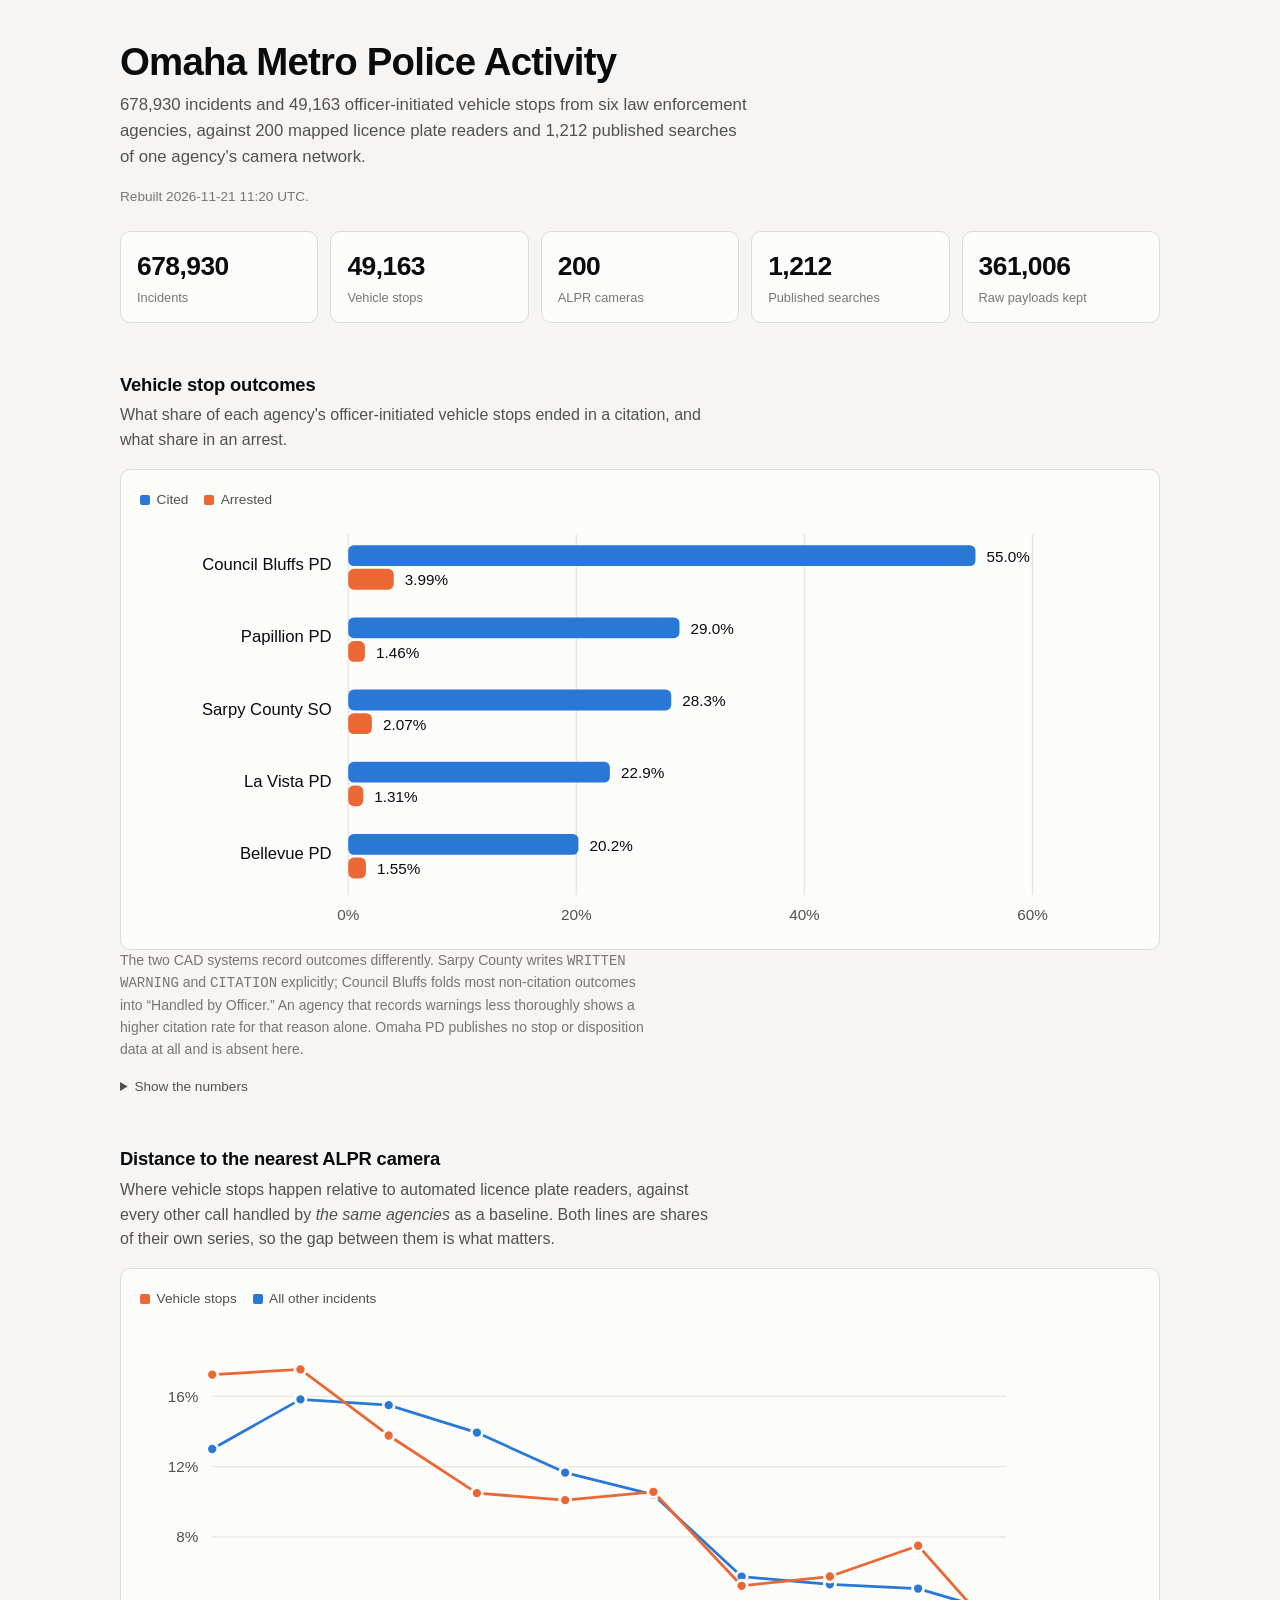
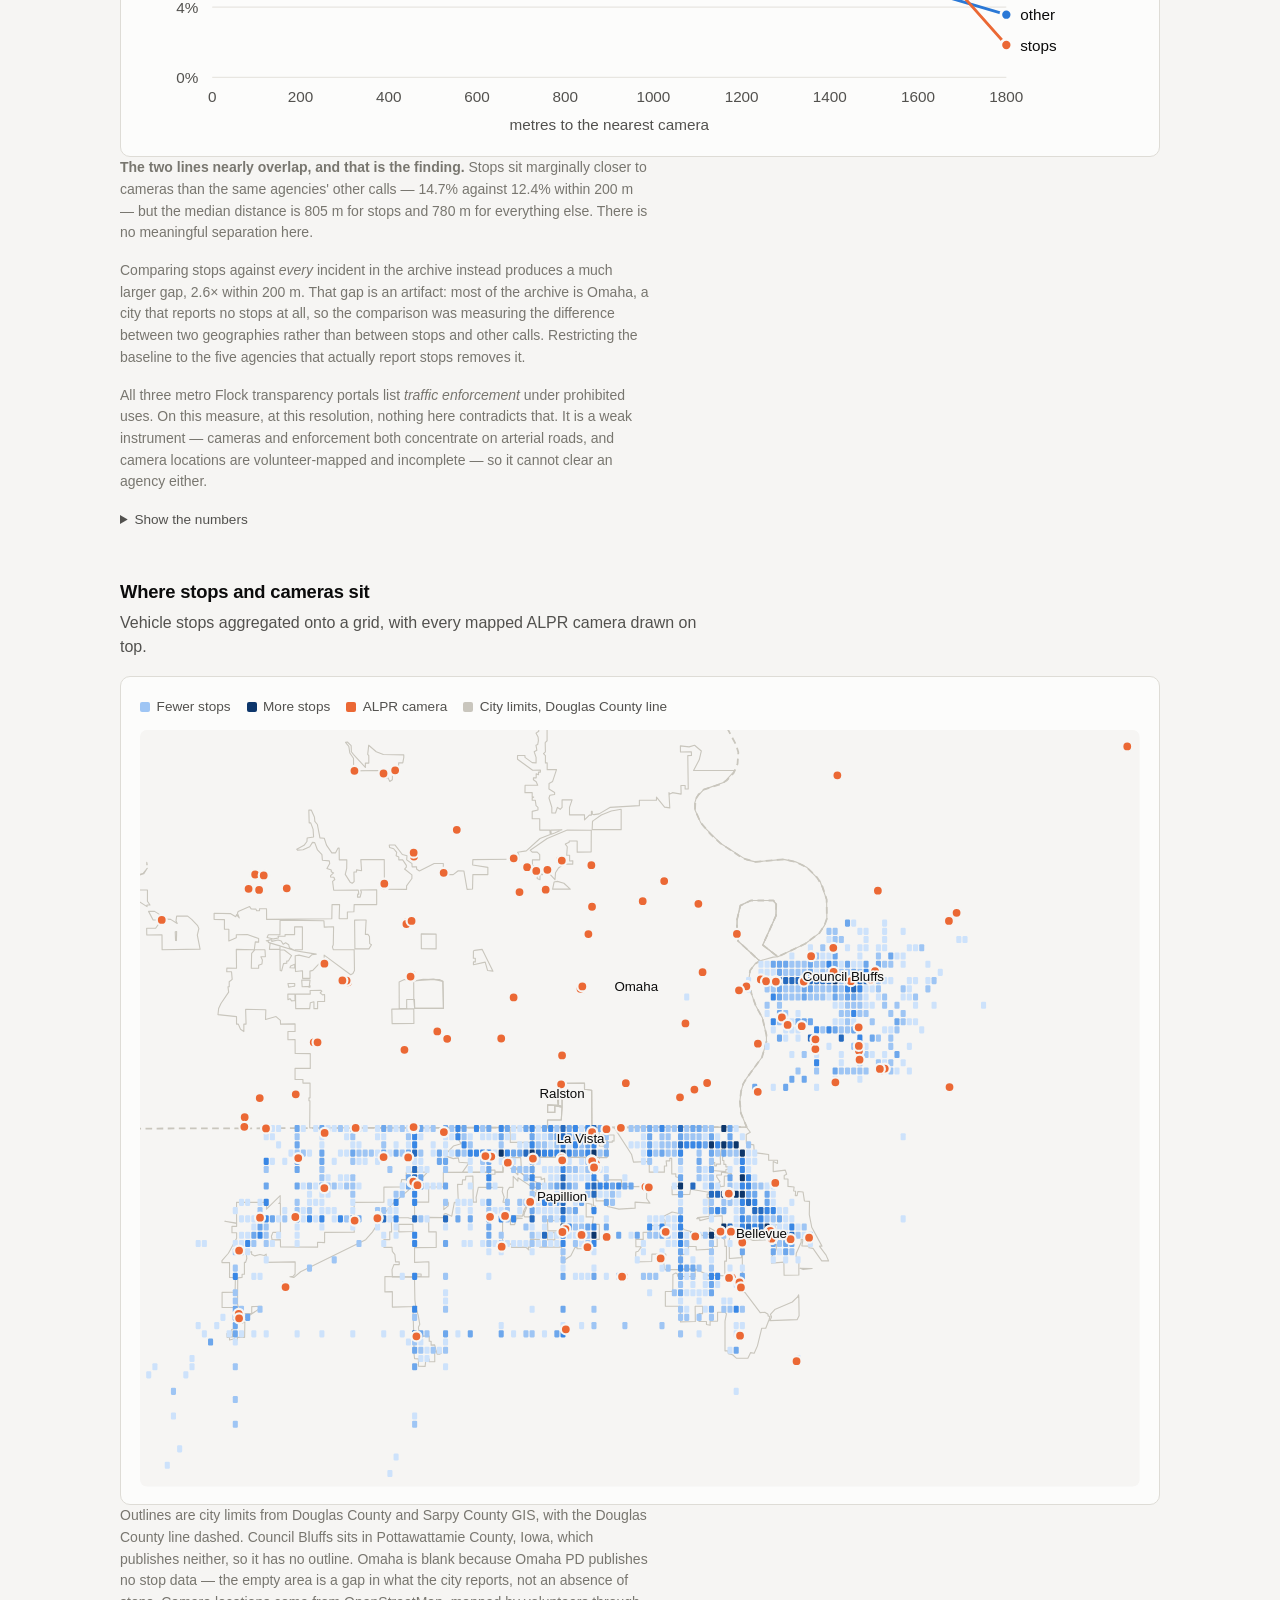
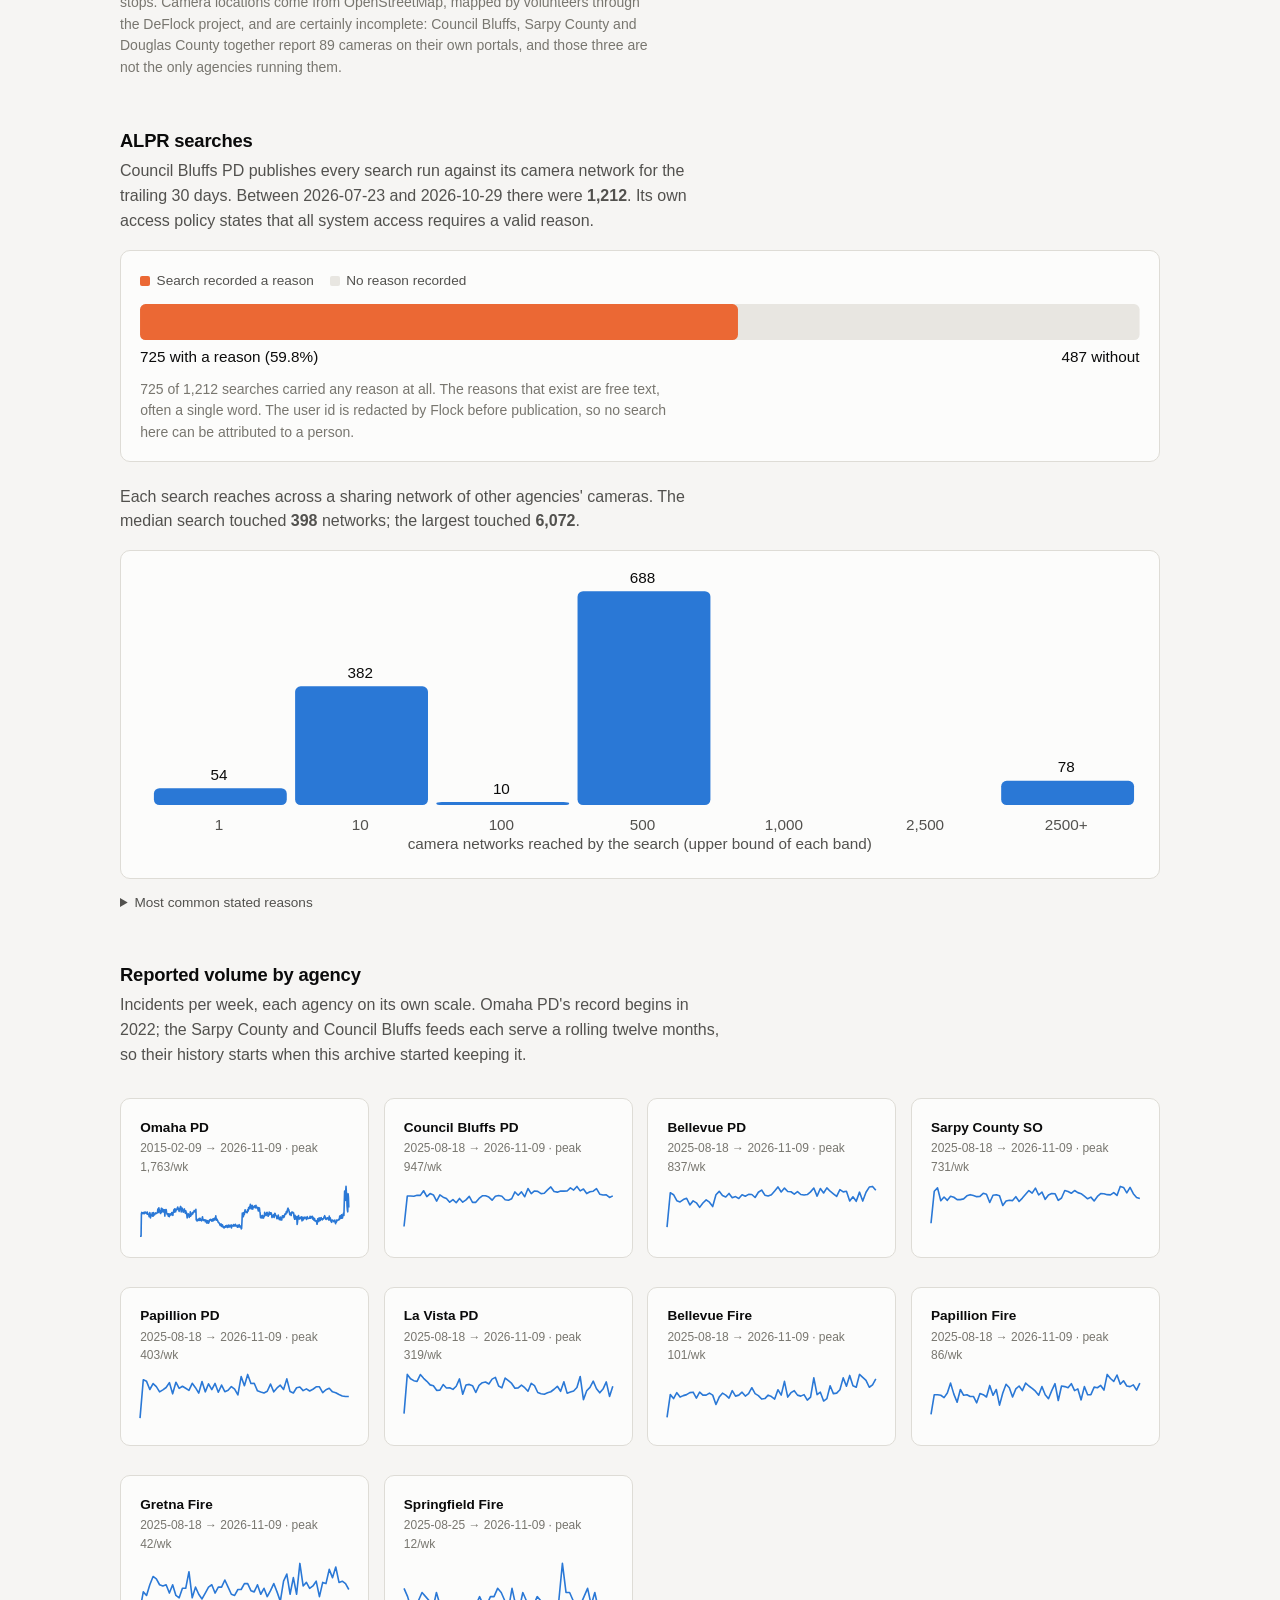
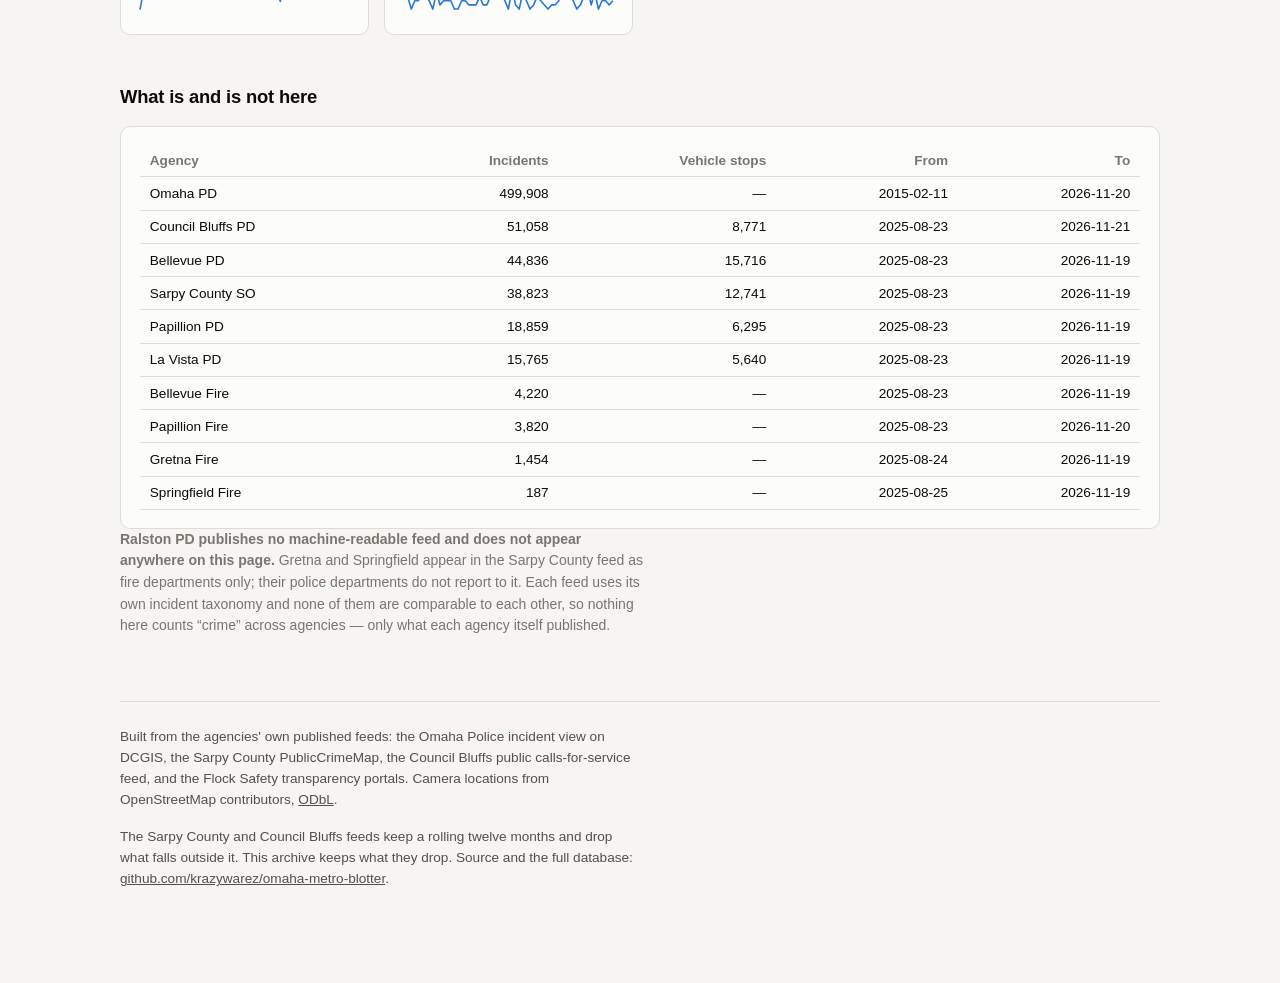
==== commit 8b81761f: "site 2026-11-21 11:20" ====
--- a/index.html
+++ b/index.html
@@ -157,7 +157,7 @@
 </div>
 
 <script>
-const DATA = {"totals":{"incidents":674379,"stops":48462,"cameras":200,"searches":1212,"amendments":234,"raw":356430,"built":"2026-11-14 11:19 UTC"},"agencies":[{"agency":"Omaha PD","incidents":497769,"stops":0,"first":"2015-02-11","last":"2026-11-14"},{"agency":"Council Bluffs PD","incidents":50322,"stops":8601,"first":"2025-08-23","last":"2026-11-14"},{"agency":"Bellevue PD","incidents":44245,"stops":15462,"first":"2025-08-23","last":"2026-11-13"},{"agency":"Sarpy County SO","incidents":38323,"stops":12617,"first":"2025-08-23","last":"2026-11-13"},{"agency":"Papillion PD","incidents":18645,"stops":6229,"first":"2025-08-23","last":"2026-11-13"},{"agency":"La Vista PD","incidents":15547,"stops":5553,"first":"2025-08-23","last":"2026-11-13"},{"agency":"Bellevue Fire","incidents":4153,"stops":0,"first":"2025-08-23","last":"2026-11-13"},{"agency":"Papillion Fire","incidents":3764,"stops":0,"first":"2025-08-23","last":"2026-11-13"},{"agency":"Gretna Fire","incidents":1428,"stops":0,"first":"2025-08-24","last":"2026-11-13"},{"agency":"Springfield Fire","incidents":183,"stops":0,"first":"2025-08-25","last":"2026-11-12"}],"outcomes":[{"agency":"Council Bluffs PD","stops":8601,"cited":0.5511,"arrested":0.0402},{"agency":"Papillion PD","stops":6226,"cited":0.2918,"arrested":0.0146},{"agency":"Sarpy County SO","stops":12615,"cited":0.2835,"arrested":0.0208},{"agency":"La Vista PD","stops":5553,"cited":0.2283,"arrested":0.013},{"agency":"Bellevue PD","stops":15453,"cited":0.2016,"arrested":0.0156}],"proximity":[{"m":0,"stops":0.17211,"other":0.13008},{"m":200,"stops":0.1753,"other":0.15814},{"m":400,"stops":0.13777,"other":0.15495},{"m":600,"stops":0.10489,"other":0.13939},{"m":800,"stops":0.10099,"other":0.1164},{"m":1000,"stops":0.10581,"other":0.10401},{"m":1200,"stops":0.05217,"other":0.05747},{"m":1400,"stops":0.05759,"other":0.0531},{"m":1600,"stops":0.07503,"other":0.0508},{"m":1800,"stops":0.01833,"other":0.03568}],"weekly":{"Bellevue Fire":{"weeks":["2025-08-18","2025-08-25","2025-09-01","2025-09-08","2025-09-15","2025-09-22","2025-09-29","2025-10-06","2025-10-13","2025-10-20","2025-10-27","2025-11-03","2025-11-10","2025-11-17","2025-11-24","2025-12-01","2025-12-08","2025-12-15","2025-12-22","2025-12-29","2026-01-05","2026-01-12","2026-01-19","2026-01-26","2026-02-02","2026-02-09","2026-02-16","2026-02-23","2026-03-02","2026-03-09","2026-03-16","2026-03-23","2026-03-30","2026-04-06","2026-04-13","2026-04-20","2026-04-27","2026-05-04","2026-05-11","2026-05-18","2026-05-25","2026-06-01","2026-06-08","2026-06-15","2026-06-22","2026-06-29","2026-07-06","2026-07-13","2026-07-20","2026-07-27","2026-08-03","2026-08-10","2026-08-17","2026-08-24","2026-08-31","2026-09-07","2026-09-14","2026-09-21","2026-09-28","2026-10-05","2026-10-12","2026-10-19","2026-10-26","2026-11-02"],"counts":[14,60,52,64,55,58,60,64,65,53,65,59,59,63,59,40,55,63,59,53,68,57,59,65,57,62,74,62,58,51,52,59,56,51,70,59,87,55,64,68,59,57,60,49,55,94,60,65,47,52,78,62,63,70,94,77,99,78,75,101,95,89,75,80]},"Bellevue PD":{"weeks":["2025-08-18","2025-08-25","2025-09-01","2025-09-08","2025-09-15","2025-09-22","2025-09-29","2025-10-06","2025-10-13","2025-10-20","2025-10-27","2025-11-03","2025-11-10","2025-11-17","2025-11-24","2025-12-01","2025-12-08","2025-12-15","2025-12-22","2025-12-29","2026-01-05","2026-01-12","2026-01-19","2026-01-26","2026-02-02","2026-02-09","2026-02-16","2026-02-23","2026-03-02","2026-03-09","2026-03-16","2026-03-23","2026-03-30","2026-04-06","2026-04-13","2026-04-20","2026-04-27","2026-05-04","2026-05-11","2026-05-18","2026-05-25","2026-06-01","2026-06-08","2026-06-15","2026-06-22","2026-06-29","2026-07-06","2026-07-13","2026-07-20","2026-07-27","2026-08-03","2026-08-10","2026-08-17","2026-08-24","2026-08-31","2026-09-07","2026-09-14","2026-09-21","2026-09-28","2026-10-05","2026-10-12","2026-10-19","2026-10-26","2026-11-02"],"counts":[154,731,698,597,576,616,638,526,594,561,485,558,611,572,499,697,754,683,659,719,646,666,634,697,673,704,701,651,739,776,690,676,697,759,829,744,809,751,747,708,751,701,694,701,745,809,674,802,726,812,756,713,669,782,745,755,592,663,587,741,591,739,826,837]},"Council Bluffs PD":{"weeks":["2025-08-18","2025-08-25","2025-09-01","2025-09-08","2025-09-15","2025-09-22","2025-09-29","2025-10-06","2025-10-13","2025-10-20","2025-10-27","2025-11-03","2025-11-10","2025-11-17","2025-11-24","2025-12-01","2025-12-08","2025-12-15","2025-12-22","2025-12-29","2026-01-05","2026-01-12","2026-01-19","2026-01-26","2026-02-02","2026-02-09","2026-02-16","2026-02-23","2026-03-02","2026-03-09","2026-03-16","2026-03-23","2026-03-30","2026-04-06","2026-04-13","2026-04-20","2026-04-27","2026-05-04","2026-05-11","2026-05-18","2026-05-25","2026-06-01","2026-06-08","2026-06-15","2026-06-22","2026-06-29","2026-07-06","2026-07-13","2026-07-20","2026-07-27","2026-08-03","2026-08-10","2026-08-17","2026-08-24","2026-08-31","2026-09-07","2026-09-14","2026-09-21","2026-09-28","2026-10-05","2026-10-12","2026-10-19","2026-10-26","2026-11-02"],"counts":[185,764,764,761,780,776,865,754,811,786,667,785,743,718,647,697,637,719,647,691,757,644,644,718,769,770,745,686,759,773,759,693,683,713,842,780,843,751,908,811,861,853,810,818,882,937,851,838,859,858,860,918,878,947,862,897,811,845,856,905,799,785,788,738]},"Gretna Fire":{"weeks":["2025-08-18","2025-08-25","2025-09-01","2025-09-08","2025-09-15","2025-09-22","2025-09-29","2025-10-06","2025-10-13","2025-10-20","2025-10-27","2025-11-03","2025-11-10","2025-11-17","2025-11-24","2025-12-01","2025-12-08","2025-12-15","2025-12-22","2025-12-29","2026-01-05","2026-01-12","2026-01-19","2026-01-26","2026-02-02","2026-02-09","2026-02-16","2026-02-23","2026-03-02","2026-03-09","2026-03-16","2026-03-23","2026-03-30","2026-04-06","2026-04-13","2026-04-20","2026-04-27","2026-05-04","2026-05-11","2026-05-18","2026-05-25","2026-06-01","2026-06-08","2026-06-15","2026-06-22","2026-06-29","2026-07-06","2026-07-13","2026-07-20","2026-07-27","2026-08-03","2026-08-10","2026-08-17","2026-08-24","2026-08-31","2026-09-07","2026-09-14","2026-09-21","2026-09-28","2026-10-05","2026-10-12","2026-10-19","2026-10-26","2026-11-02"],"counts":[3,18,15,24,31,29,24,23,24,17,24,15,13,21,21,35,13,22,16,12,17,22,24,17,22,22,28,22,16,15,20,20,25,25,19,18,24,16,21,14,19,25,18,10,27,33,16,30,16,42,23,26,21,23,27,14,26,25,37,30,39,26,27,25]},"La Vista PD":{"weeks":["2025-08-18","2025-08-25","2025-09-01","2025-09-08","2025-09-15","2025-09-22","2025-09-29","2025-10-06","2025-10-13","2025-10-20","2025-10-27","2025-11-03","2025-11-10","2025-11-17","2025-11-24","2025-12-01","2025-12-08","2025-12-15","2025-12-22","2025-12-29","2026-01-05","2026-01-12","2026-01-19","2026-01-26","2026-02-02","2026-02-09","2026-02-16","2026-02-23","2026-03-02","2026-03-09","2026-03-16","2026-03-23","2026-03-30","2026-04-06","2026-04-13","2026-04-20","2026-04-27","2026-05-04","2026-05-11","2026-05-18","2026-05-25","2026-06-01","2026-06-08","2026-06-15","2026-06-22","2026-06-29","2026-07-06","2026-07-13","2026-07-20","2026-07-27","2026-08-03","2026-08-10","2026-08-17","2026-08-24","2026-08-31","2026-09-07","2026-09-14","2026-09-21","2026-09-28","2026-10-05","2026-10-12","2026-10-19","2026-10-26","2026-11-02"],"counts":[68,319,291,279,274,318,294,275,252,246,217,218,254,232,234,223,243,290,192,251,255,247,203,249,266,270,258,289,300,245,233,296,279,261,230,233,251,234,211,262,247,203,195,192,201,208,224,243,211,272,199,206,213,235,306,157,214,236,276,227,201,225,271,178]},"Omaha PD":{"weeks":["2015-02-09","2015-04-06","2015-05-11","2015-06-15","2015-06-22","2015-06-29","2015-07-06","2015-07-13","2015-07-20","2015-07-27","2015-08-03","2015-08-10","2015-08-17","2015-08-24","2015-08-31","2015-09-07","2015-09-14","2015-09-21","2015-09-28","2015-10-05","2015-10-12","2015-10-19","2015-10-26","2015-11-02","2015-11-09","2015-11-16","2015-11-23","2015-11-30","2015-12-07","2015-12-14","2015-12-21","2015-12-28","2016-01-04","2016-01-11","2016-01-18","2016-01-25","2016-02-01","2016-02-08","2016-02-15","2016-02-22","2016-02-29","2016-03-07","2016-03-14","2016-03-21","2016-03-28","2016-04-04","2016-04-11","2016-04-18","2016-04-25","2016-05-02","2016-05-09","2016-05-16","2016-05-23","2016-05-30","2016-06-06","2016-06-13","2016-06-20","2016-06-27","2016-07-04","2016-07-11","2016-07-18","2016-07-25","2016-08-01","2016-08-08","2016-08-15","2016-08-22","2016-08-29","2016-09-05","2016-09-12","2016-09-19","2016-09-26","2016-10-03","2016-10-10","2016-10-17","2016-10-24","2016-10-31","2016-11-07","2016-11-14","2016-11-21","2016-11-28","2016-12-05","2016-12-12","2016-12-19","2016-12-26","2017-01-02","2017-01-09","2017-01-16","2017-01-23","2017-01-30","2017-02-06","2017-02-13","2017-02-20","2017-02-27","2017-03-06","2017-03-13","2017-03-20","2017-03-27","2017-04-03","2017-04-10","2017-04-17","2017-04-24","2017-05-01","2017-05-08","2017-05-15","2017-05-22","2017-05-29","2017-06-05","2017-06-12","2017-06-19","2017-06-26","2017-07-03","2017-07-10","2017-07-17","2017-07-24","2017-07-31","2017-08-07","2017-08-14","2017-08-21","2017-08-28","2017-09-04","2017-09-11","2017-09-18","2017-09-25","2017-10-02","2017-10-09","2017-10-16","2017-10-23","2017-10-30","2017-11-06","2017-11-13","2017-11-20","2017-11-27","2017-12-04","2017-12-11","2017-12-18","2017-12-25","2018-01-01","2018-01-08","2018-01-15","2018-01-22","2018-01-29","2018-02-05","2018-02-12","2018-02-19","2018-02-26","2018-03-05","2018-03-12","2018-03-19","2018-03-26","2018-04-02","2018-04-09","2018-04-16","2018-04-23","2018-04-30","2018-05-07","2018-05-14","2018-05-21","2018-05-28","2018-06-04","2018-06-11","2018-06-18","2018-06-25","2018-07-02","2018-07-09","2018-07-16","2018-07-23","2018-07-30","2018-08-06","2018-08-13","2018-08-20","2018-08-27","2018-09-03","2018-09-10","2018-09-17","2018-09-24","2018-10-01","2018-10-08","2018-10-15","2018-10-22","2018-10-29","2018-11-05","2018-11-12","2018-11-19","2018-11-26","2018-12-03","2018-12-10","2018-12-17","2018-12-24","2018-12-31","2019-01-07","2019-01-14","2019-01-21","2019-01-28","2019-02-04","2019-02-11","2019-02-18","2019-02-25","2019-03-04","2019-03-11","2019-03-18","2019-03-25","2019-04-01","2019-04-08","2019-04-15","2019-04-22","2019-04-29","2019-05-06","2019-05-13","2019-05-20","2019-05-27","2019-06-03","2019-06-10","2019-06-17","2019-06-24","2019-07-01","2019-07-08","2019-07-15","2019-07-22","2019-07-29","2019-08-05","2019-08-12","2019-08-19","2019-08-26","2019-09-02","2019-09-09","2019-09-16","2019-09-23","2019-09-30","2019-10-07","2019-10-14","2019-10-21","2019-10-28","2019-11-04","2019-11-11","2019-11-18","2019-11-25","2019-12-02","2019-12-09","2019-12-16","2019-12-23","2019-12-30","2020-01-06","2020-01-13","2020-01-20","2020-01-27","2020-02-03","2020-02-10","2020-02-17","2020-02-24","2020-03-02","2020-03-09","2020-03-16","2020-03-23","2020-03-30","2020-04-06","2020-04-13","2020-04-20","2020-04-27","2020-05-04","2020-05-11","2020-05-18","2020-05-25","2020-06-01","2020-06-08","2020-06-15","2020-06-22","2020-06-29","2020-07-06","2020-07-13","2020-07-20","2020-07-27","2020-08-03","2020-08-10","2020-08-17","2020-08-24","2020-08-31","2020-09-07","2020-09-14","2020-09-21","2020-09-28","2020-10-05","2020-10-12","2020-10-19","2020-10-26","2020-11-02","2020-11-09","2020-11-16","2020-11-23","2020-11-30","2020-12-07","2020-12-14","2020-12-21","2020-12-28","2021-01-04","2021-01-11","2021-01-18","2021-01-25","2021-02-01","2021-02-08","2021-02-15","2021-02-22","2021-03-01","2021-03-08","2021-03-15","2021-03-22","2021-03-29","2021-04-05","2021-04-12","2021-04-19","2021-04-26","2021-05-03","2021-05-10","2021-05-17","2021-05-24","2021-05-31","2021-06-07","2021-06-14","2021-06-21","2021-06-28","2021-07-05","2021-07-12","2021-07-19","2021-07-26","2021-08-02","2021-08-09","2021-08-16","2021-08-23","2021-08-30","2021-09-06","2021-09-13","2021-09-20","2021-09-27","2021-10-04","2021-10-11","2021-10-18","2021-10-25","2021-11-01","2021-11-08","2021-11-15","2021-11-22","2021-11-29","2021-12-06","2021-12-13","2021-12-20","2021-12-27","2022-01-03","2022-01-10","2022-01-17","2022-01-24","2022-01-31","2022-02-07","2022-02-14","2022-02-21","2022-02-28","2022-03-07","2022-03-14","2022-03-21","2022-03-28","2022-04-04","2022-04-11","2022-04-18","2022-04-25","2022-05-02","2022-05-09","2022-05-16","2022-05-23","2022-05-30","2022-06-06","2022-06-13","2022-06-20","2022-06-27","2022-07-04","2022-07-11","2022-07-18","2022-07-25","2022-08-01","2022-08-08","2022-08-15","2022-08-22","2022-08-29","2022-09-05","2022-09-12","2022-09-19","2022-09-26","2022-10-03","2022-10-10","2022-10-17","2022-10-24","2022-10-31","2022-11-07","2022-11-14","2022-11-21","2022-11-28","2022-12-05","2022-12-12","2022-12-19","2022-12-26","2023-01-02","2023-01-09","2023-01-16","2023-01-23","2023-01-30","2023-02-06","2023-02-13","2023-02-20","2023-02-27","2023-03-06","2023-03-13","2023-03-20","2023-03-27","2023-04-03","2023-04-10","2023-04-17","2023-04-24","2023-05-01","2023-05-08","2023-05-15","2023-05-22","2023-05-29","2023-06-05","2023-06-12","2023-06-19","2023-06-26","2023-07-03","2023-07-10","2023-07-17","2023-07-24","2023-07-31","2023-08-07","2023-08-14","2023-08-21","2023-08-28","2023-09-04","2023-09-11","2023-09-18","2023-09-25","2023-10-02","2023-10-09","2023-10-16","2023-10-23","2023-10-30","2023-11-06","2023-11-13","2023-11-20","2023-11-27","2023-12-04","2023-12-11","2023-12-18","2023-12-25","2024-01-01","2024-01-08","2024-01-15","2024-01-22","2024-01-29","2024-02-05","2024-02-12","2024-02-19","2024-02-26","2024-03-04","2024-03-11","2024-03-18","2024-03-25","2024-04-01","2024-04-08","2024-04-15","2024-04-22","2024-04-29","2024-05-06","2024-05-13","2024-05-20","2024-05-27","2024-06-03","2024-06-10","2024-06-17","2024-06-24","2024-07-01","2024-07-08","2024-07-15","2024-07-22","2024-07-29","2024-08-05","2024-08-12","2024-08-19","2024-08-26","2024-09-02","2024-09-09","2024-09-16","2024-09-23","2024-09-30","2024-10-07","2024-10-14","2024-10-21","2024-10-28","2024-11-04","2024-11-11","2024-11-18","2024-11-25","2024-12-02","2024-12-09","2024-12-16","2024-12-23","2024-12-30","2025-01-06","2025-01-13","2025-01-20","2025-01-27","2025-02-03","2025-02-10","2025-02-17","2025-02-24","2025-03-03","2025-03-10","2025-03-17","2025-03-24","2025-03-31","2025-04-07","2025-04-14","2025-04-21","2025-04-28","2025-05-05","2025-05-12","2025-05-19","2025-05-26","2025-06-02","2025-06-09","2025-06-16","2025-06-23","2025-06-30","2025-07-07","2025-07-14","2025-07-21","2025-07-28","2025-08-04","2025-08-11","2025-08-18","2025-08-25","2025-09-01","2025-09-08","2025-09-15","2025-09-22","2025-09-29","2025-10-06","2025-10-13","2025-10-20","2025-10-27","2025-11-03","2025-11-10","2025-11-17","2025-11-24","2025-12-01","2025-12-08","2025-12-15","2025-12-22","2025-12-29","2026-01-05","2026-01-12","2026-01-19","2026-01-26","2026-02-02","2026-02-09","2026-02-16","2026-02-23","2026-03-02","2026-03-09","2026-03-16","2026-03-23","2026-03-30","2026-04-06","2026-04-13","2026-04-20","2026-04-27","2026-05-04","2026-05-11","2026-05-18","2026-05-25","2026-06-01","2026-06-08","2026-06-15","2026-06-22","2026-06-29","2026-07-06","2026-07-13","2026-07-20","2026-07-27","2026-08-03","2026-08-10","2026-08-17","2026-08-24","2026-08-31","2026-09-07","2026-09-14","2026-09-21","2026-09-28","2026-10-05","2026-10-12","2026-10-19","2026-10-26","2026-11-02"],"counts":[1,1,2,2,807,842,794,830,827,807,821,842,794,807,859,826,847,822,837,795,807,853,777,790,770,770,693,757,834,789,649,757,740,731,756,831,711,751,714,839,768,757,759,788,794,825,814,808,824,822,839,963,902,844,1004,918,896,904,822,805,844,989,849,983,939,917,869,947,856,887,939,713,846,858,944,938,841,810,767,767,792,710,716,793,693,776,752,780,795,749,784,841,789,807,740,848,871,929,951,849,971,916,865,943,925,941,970,994,1036,995,934,952,880,980,935,1019,1056,1034,857,957,937,993,903,887,852,876,932,967,890,849,811,900,864,837,756,648,722,739,795,747,761,666,734,720,866,713,743,772,760,801,840,790,838,858,842,908,910,895,890,862,953,579,615,545,587,545,567,579,568,626,624,561,637,582,586,559,544,557,643,687,583,595,560,570,565,570,583,511,559,574,533,466,472,547,551,460,468,477,513,569,581,591,594,563,578,585,529,592,570,620,548,569,581,635,574,638,636,723,621,569,606,584,561,532,489,491,484,451,441,400,380,430,435,356,395,338,402,366,343,311,338,293,320,341,316,372,330,331,332,386,352,309,350,334,393,359,325,377,337,354,355,399,294,382,364,372,381,366,414,356,363,394,396,424,360,382,360,364,387,317,381,324,339,378,409,328,360,325,358,317,258,280,521,822,771,751,694,842,759,781,868,939,893,859,850,859,835,833,938,885,901,1012,1017,974,1056,976,1126,1037,1044,1057,964,1091,1064,961,1024,1020,1045,1050,1074,1022,1004,1020,1096,1044,1008,1004,984,1023,933,893,1002,962,997,888,824,665,700,645,694,721,738,695,641,711,646,718,701,845,779,775,786,733,751,837,839,789,758,707,764,747,855,773,796,831,779,832,819,746,662,734,691,738,711,762,662,747,811,803,735,741,715,692,621,658,713,630,750,629,645,585,614,603,681,575,579,571,576,681,723,723,706,660,734,683,734,780,801,808,782,875,852,830,916,969,992,921,937,848,828,765,823,761,770,732,843,858,854,835,846,815,824,675,639,603,744,654,611,652,633,694,415,482,618,693,728,652,606,634,620,659,655,626,687,630,544,671,667,573,661,611,659,666,641,674,650,645,609,596,666,693,627,642,631,625,641,646,639,698,633,643,690,651,680,685,704,601,619,648,569,573,624,540,556,532,538,544,484,423,480,614,576,553,521,652,599,604,555,577,653,656,610,596,580,609,602,609,621,681,675,726,672,644,600,591,627,639,647,614,632,624,635,550,685,586,617,647,574,528,506,493,576,544,562,554,543,516,511,528,567,509,441,501,486,520,572,556,555,572,567,593,582,587,715,619,680,724,638,743,632,749,640,744,769,813,725,1170,1592,1380,1250,1541,1741,1547,1413,1024,899,806,1361,1191]},"Papillion Fire":{"weeks":["2025-08-18","2025-08-25","2025-09-01","2025-09-08","2025-09-15","2025-09-22","2025-09-29","2025-10-06","2025-10-13","2025-10-20","2025-10-27","2025-11-03","2025-11-10","2025-11-17","2025-11-24","2025-12-01","2025-12-08","2025-12-15","2025-12-22","2025-12-29","2026-01-05","2026-01-12","2026-01-19","2026-01-26","2026-02-02","2026-02-09","2026-02-16","2026-02-23","2026-03-02","2026-03-09","2026-03-16","2026-03-23","2026-03-30","2026-04-06","2026-04-13","2026-04-20","2026-04-27","2026-05-04","2026-05-11","2026-05-18","2026-05-25","2026-06-01","2026-06-08","2026-06-15","2026-06-22","2026-06-29","2026-07-06","2026-07-13","2026-07-20","2026-07-27","2026-08-03","2026-08-10","2026-08-17","2026-08-24","2026-08-31","2026-09-07","2026-09-14","2026-09-21","2026-09-28","2026-10-05","2026-10-12","2026-10-19","2026-10-26","2026-11-02"],"counts":[17,51,51,50,46,54,71,52,38,60,50,51,48,48,37,53,51,47,67,50,60,33,54,69,63,47,61,66,58,71,66,62,57,50,65,51,44,58,70,41,66,65,63,70,58,61,42,65,51,51,64,63,67,59,86,79,74,85,69,75,66,65,68,59]},"Papillion PD":{"weeks":["2025-08-18","2025-08-25","2025-09-01","2025-09-08","2025-09-15","2025-09-22","2025-09-29","2025-10-06","2025-10-13","2025-10-20","2025-10-27","2025-11-03","2025-11-10","2025-11-17","2025-11-24","2025-12-01","2025-12-08","2025-12-15","2025-12-22","2025-12-29","2026-01-05","2026-01-12","2026-01-19","2026-01-26","2026-02-02","2026-02-09","2026-02-16","2026-02-23","2026-03-02","2026-03-09","2026-03-16","2026-03-23","2026-03-30","2026-04-06","2026-04-13","2026-04-20","2026-04-27","2026-05-04","2026-05-11","2026-05-18","2026-05-25","2026-06-01","2026-06-08","2026-06-15","2026-06-22","2026-06-29","2026-07-06","2026-07-13","2026-07-20","2026-07-27","2026-08-03","2026-08-10","2026-08-17","2026-08-24","2026-08-31","2026-09-07","2026-09-14","2026-09-21","2026-09-28","2026-10-05","2026-10-12","2026-10-19","2026-10-26","2026-11-02"],"counts":[49,360,347,281,329,304,262,278,297,337,246,340,290,307,291,274,331,296,252,345,262,327,280,330,259,317,263,275,305,284,237,385,312,403,330,332,270,261,253,267,325,262,294,316,281,367,264,253,295,301,272,286,269,283,303,303,255,279,291,262,255,240,229,224]},"Sarpy County SO":{"weeks":["2025-08-18","2025-08-25","2025-09-01","2025-09-08","2025-09-15","2025-09-22","2025-09-29","2025-10-06","2025-10-13","2025-10-20","2025-10-27","2025-11-03","2025-11-10","2025-11-17","2025-11-24","2025-12-01","2025-12-08","2025-12-15","2025-12-22","2025-12-29","2026-01-05","2026-01-12","2026-01-19","2026-01-26","2026-02-02","2026-02-09","2026-02-16","2026-02-23","2026-03-02","2026-03-09","2026-03-16","2026-03-23","2026-03-30","2026-04-06","2026-04-13","2026-04-20","2026-04-27","2026-05-04","2026-05-11","2026-05-18","2026-05-25","2026-06-01","2026-06-08","2026-06-15","2026-06-22","2026-06-29","2026-07-06","2026-07-13","2026-07-20","2026-07-27","2026-08-03","2026-08-10","2026-08-17","2026-08-24","2026-08-31","2026-09-07","2026-09-14","2026-09-21","2026-09-28","2026-10-05","2026-10-12","2026-10-19","2026-10-26","2026-11-02"],"counts":[191,660,709,521,575,527,587,572,537,537,548,593,610,597,581,584,630,616,495,602,609,594,452,518,529,523,580,510,560,616,671,633,706,605,647,542,606,628,624,526,561,671,657,630,671,640,625,588,550,574,518,584,625,623,610,607,641,599,731,716,636,716,624,568]},"Springfield Fire":{"weeks":["2025-08-25","2025-09-01","2025-09-08","2025-09-15","2025-09-22","2025-09-29","2025-10-06","2025-10-13","2025-10-20","2025-10-27","2025-11-03","2025-11-10","2025-11-17","2025-11-24","2025-12-01","2025-12-08","2025-12-15","2025-12-22","2025-12-29","2026-01-19","2026-01-26","2026-02-02","2026-02-09","2026-02-16","2026-02-23","2026-03-02","2026-03-09","2026-03-16","2026-03-23","2026-03-30","2026-04-13","2026-04-27","2026-05-04","2026-05-11","2026-05-18","2026-05-25","2026-06-01","2026-06-08","2026-06-15","2026-06-22","2026-06-29","2026-07-06","2026-07-13","2026-07-20","2026-07-27","2026-08-03","2026-08-10","2026-08-17","2026-08-24","2026-08-31","2026-09-07","2026-09-14","2026-09-21","2026-10-05","2026-10-12","2026-10-19","2026-10-26","2026-11-02"],"counts":[6,4,1,3,3,5,4,3,1,5,2,3,3,3,1,1,3,3,2,2,2,4,2,2,4,4,6,5,3,1,6,2,1,5,3,1,2,4,3,2,1,2,2,3,12,5,5,3,1,2,4,6,2,5,1,3,3,2]}},"map":{"cell":0.004,"boundaries":[{"name":"Douglas County","kind":"county","rings":[[[-95.9056,41.3006],[-95.9062,41.3013],[-95.9209,41.3013],[-95.9277,41.2988],[-95.9298,41.2921],[-95.9299,41.2852],[-95.9291,41.2815],[-95.9152,41.2719],[-95.918,41.2705],[-95.9214,41.2672],[-95.9222,41.2626],[-95.9205,41.256],[-95.9178,41.2502],[-95.9134,41.244],[-95.9108,41.2358],[-95.9108,41.2325],[-95.9137,41.225],[-95.9236,41.2148],[-95.9258,41.212],[-95.9272,41.2085],[-95.928,41.2035],[-95.9273,41.1978],[-95.9236,41.191],[-96.3279,41.1902],[-96.3325,41.1956],[-96.3365,41.1979],[-96.3462,41.2018],[-96.3526,41.2057],[-96.3615,41.2195],[-96.3655,41.2355],[-96.3571,41.249],[-96.3508,41.2563],[-96.3497,41.2622],[-96.3506,41.2652],[-96.3606,41.2804],[-96.3671,41.2885],[-96.3753,41.2958],[-96.3808,41.2979],[-96.3905,41.3032],[-96.3986,41.3091],[-96.4026,41.3099],[-96.4092,41.3163],[-96.4086,41.3223],[-96.4069,41.3274],[-96.4074,41.3366],[-96.4138,41.3537],[-96.4214,41.3641],[-96.4256,41.3665],[-96.4396,41.3701],[-96.4584,41.3795],[-96.471,41.3932],[-95.9375,41.3931],[-95.9377,41.3906],[-95.936,41.385],[-95.9305,41.3772],[-95.929,41.3735],[-95.9295,41.3678],[-95.9321,41.3633],[-95.9363,41.3599],[-95.9402,41.358],[-95.9514,41.3553],[-95.9546,41.353],[-95.9567,41.3504],[-95.957,41.3454],[-95.9533,41.3392],[-95.9465,41.3332],[-95.9406,41.3292],[-95.9261,41.3218],[-95.9179,41.3201],[-95.8997,41.3213],[-95.8919,41.3201],[-95.8848,41.3175],[-95.8781,41.3126],[-95.8745,41.308],[-95.8719,41.3018],[-95.8717,41.2925],[-95.8732,41.2892],[-95.8766,41.2854],[-95.8857,41.2802],[-95.9034,41.2739],[-95.9132,41.2796],[-95.9046,41.2939],[-95.9045,41.2994],[-95.9056,41.3006]]]},{"name":"Valley","kind":"city","rings":[[[-96.3486,41.3348],[-96.3404,41.3354],[-96.3487,41.3354],[-96.3487,41.3388],[-96.3495,41.3388],[-96.3491,41.3354],[-96.3545,41.3354],[-96.3584,41.3382],[-96.3584,41.3355],[-96.3682,41.3355],[-96.3682,41.3317],[-96.3711,41.3317],[-96.3874,41.3411],[-96.3874,41.3354],[-96.3793,41.3353],[-96.3776,41.3344],[-96.3776,41.321],[-96.396,41.3211],[-96.3961,41.3196],[-96.3946,41.3185],[-96.3954,41.3175],[-96.3937,41.3158],[-96.3941,41.3154],[-96.386,41.3096],[-96.3885,41.3079],[-96.3831,41.3041],[-96.386,41.3012],[-96.3795,41.2982],[-96.3744,41.3028],[-96.3536,41.3126],[-96.3536,41.3046],[-96.3489,41.3044],[-96.3489,41.3037],[-96.3512,41.3037],[-96.3512,41.3026],[-96.3405,41.3027],[-96.3408,41.2917],[-96.3307,41.2917],[-96.3307,41.2955],[-96.326,41.2955],[-96.3258,41.3051],[-96.3115,41.2983],[-96.3115,41.2991],[-96.3095,41.2991],[-96.3112,41.3009],[-96.3112,41.3064],[-96.3186,41.3064],[-96.3186,41.3099],[-96.321,41.3099],[-96.321,41.3125],[-96.3136,41.3143],[-96.3113,41.317],[-96.314,41.3145],[-96.321,41.313],[-96.321,41.3136],[-96.3221,41.3136],[-96.3221,41.3148],[-96.3195,41.315],[-96.3195,41.3199],[-96.321,41.3199],[-96.321,41.3209],[-96.3295,41.3209],[-96.3294,41.3193],[-96.3308,41.3193],[-96.3308,41.3158],[-96.3379,41.3162],[-96.3371,41.3151],[-96.3394,41.3154],[-96.3394,41.3147],[-96.3403,41.3147],[-96.3403,41.3209],[-96.3374,41.3211],[-96.3403,41.3234],[-96.3403,41.328],[-96.3449,41.328],[-96.3473,41.3299],[-96.3483,41.3317],[-96.3486,41.3348]],[[-96.3491,41.3353],[-96.3502,41.3334],[-96.3543,41.3353],[-96.3491,41.3353]],[[-96.3113,41.3187],[-96.3116,41.3199],[-96.3116,41.3187],[-96.3113,41.3187]]]},{"name":"Boys Town","kind":"city","rings":[[[-96.1389,41.2531],[-96.1383,41.2488],[-96.1197,41.2488],[-96.1201,41.2619],[-96.1262,41.263],[-96.139,41.2621],[-96.1389,41.2531]]]},{"name":"Carter Lake, Iowa","kind":"city","rings":[[[-95.9064,41.2737],[-95.9034,41.2739],[-95.9132,41.2796],[-95.9046,41.2939],[-95.9045,41.2994],[-95.9062,41.3013],[-95.9209,41.3013],[-95.9277,41.2988],[-95.9298,41.2921],[-95.9299,41.2852],[-95.9291,41.2815],[-95.9152,41.2719],[-95.9064,41.2737]]]},{"name":"Omaha","kind":"city","rings":[[[-96.2157,41.2375],[-96.2203,41.2375],[-96.2203,41.2335],[-96.2157,41.2336],[-96.2156,41.2268],[-96.2059,41.2267],[-96.2059,41.2195],[-96.2157,41.2195],[-96.2157,41.2141],[-96.2106,41.2141],[-96.2106,41.2124],[-96.206,41.2124],[-96.206,41.2052],[-96.2067,41.2052],[-96.2067,41.2038],[-96.2061,41.2038],[-96.2062,41.1906],[-96.0524,41.1908],[-96.0524,41.1944],[-96.0435,41.1944],[-96.043,41.2006],[-96.0477,41.2014],[-96.0477,41.1981],[-96.0523,41.1981],[-96.0523,41.2018],[-96.0455,41.2016],[-96.046,41.2052],[-96.0453,41.2052],[-96.0453,41.2016],[-96.043,41.2009],[-96.043,41.2123],[-96.0314,41.2124],[-96.0285,41.2124],[-96.0285,41.2094],[-96.0238,41.2089],[-96.0237,41.1907],[-95.9236,41.191],[-95.9273,41.1978],[-95.928,41.2035],[-95.9272,41.2085],[-95.9258,41.212],[-95.9236,41.2148],[-95.9137,41.225],[-95.9108,41.2325],[-95.9108,41.2358],[-95.9134,41.244],[-95.9178,41.2502],[-95.9205,41.256],[-95.9222,41.2626],[-95.9214,41.2672],[-95.918,41.2705],[-95.9152,41.2719],[-95.9291,41.2815],[-95.9299,41.2852],[-95.9298,41.2921],[-95.9277,41.2988],[-95.9209,41.3013],[-95.9062,41.3013],[-95.9045,41.2994],[-95.9046,41.2939],[-95.9132,41.2796],[-95.9034,41.2739],[-95.8857,41.2802],[-95.8766,41.2854],[-95.8732,41.2892],[-95.8717,41.2925],[-95.8719,41.3018],[-95.8762,41.3108],[-95.8848,41.3175],[-95.8919,41.3201],[-95.8997,41.3213],[-95.9179,41.3201],[-95.924,41.3212],[-95.9406,41.3292],[-95.951,41.337],[-95.9533,41.3392],[-95.957,41.3454],[-95.9572,41.3486],[-95.9561,41.3515],[-95.9514,41.3553],[-95.9381,41.3589],[-95.9311,41.3646],[-95.9579,41.3646],[-95.9543,41.3698],[-95.9529,41.3741],[-95.9573,41.3769],[-95.9608,41.3761],[-95.9665,41.3766],[-95.9664,41.3736],[-95.9594,41.3737],[-95.9593,41.3719],[-95.9617,41.3718],[-95.9614,41.3556],[-95.9634,41.3556],[-95.9634,41.3573],[-95.9661,41.3573],[-95.966,41.3531],[-95.9716,41.3538],[-95.9733,41.3531],[-95.9739,41.3538],[-95.9733,41.3464],[-95.9767,41.3468],[-95.9819,41.3516],[-95.9819,41.3501],[-95.993,41.3501],[-95.993,41.3475],[-96.012,41.3466],[-96.0191,41.3435],[-96.0224,41.3431],[-96.0234,41.3433],[-96.0235,41.3447],[-96.024,41.3447],[-96.024,41.3429],[-96.0253,41.3429],[-96.0285,41.3405],[-96.0285,41.343],[-96.0382,41.343],[-96.0382,41.3466],[-96.0365,41.3503],[-96.043,41.3503],[-96.043,41.3466],[-96.0442,41.3457],[-96.046,41.3466],[-96.0472,41.3439],[-96.0496,41.3439],[-96.0496,41.3466],[-96.0515,41.3512],[-96.0509,41.3525],[-96.0478,41.3529],[-96.0478,41.3539],[-96.0515,41.3556],[-96.0514,41.3583],[-96.0491,41.3593],[-96.0466,41.365],[-96.0526,41.365],[-96.0526,41.3683],[-96.0538,41.3683],[-96.0538,41.3719],[-96.055,41.3728],[-96.0538,41.3737],[-96.0539,41.3782],[-96.0527,41.3791],[-96.0527,41.3932],[-96.0569,41.3932],[-96.0575,41.3891],[-96.0599,41.3891],[-96.0581,41.3864],[-96.0581,41.3837],[-96.0599,41.3828],[-96.0585,41.3809],[-96.0583,41.3792],[-96.0587,41.3773],[-96.0599,41.3769],[-96.0593,41.3744],[-96.061,41.3737],[-96.0598,41.371],[-96.0598,41.3683],[-96.0623,41.3684],[-96.067,41.371],[-96.067,41.3719],[-96.0718,41.3719],[-96.0718,41.3701],[-96.062,41.3647],[-96.057,41.3648],[-96.057,41.3638],[-96.0582,41.3638],[-96.0582,41.3625],[-96.0597,41.363],[-96.0597,41.361],[-96.0615,41.361],[-96.0615,41.3601],[-96.0597,41.3591],[-96.0587,41.3574],[-96.0669,41.3574],[-96.067,41.3538],[-96.0623,41.3538],[-96.0623,41.3517],[-96.0613,41.3517],[-96.0623,41.3512],[-96.0623,41.3501],[-96.0603,41.3501],[-96.0598,41.3475],[-96.0586,41.3466],[-96.0586,41.3454],[-96.0623,41.3447],[-96.0623,41.3411],[-96.0574,41.3411],[-96.0574,41.3356],[-96.0509,41.3356],[-96.0506,41.3334],[-96.0573,41.3315],[-96.0661,41.3255],[-96.0718,41.3248],[-96.071,41.3238],[-96.071,41.3206],[-96.0743,41.3214],[-96.1007,41.3212],[-96.1008,41.3186],[-96.091,41.3174],[-96.091,41.3139],[-96.1007,41.3139],[-96.1009,41.3069],[-96.1044,41.3067],[-96.1065,41.3157],[-96.1102,41.3158],[-96.1134,41.3139],[-96.1198,41.3139],[-96.1198,41.3193],[-96.1257,41.3193],[-96.1353,41.3157],[-96.1371,41.3166],[-96.1371,41.3177],[-96.14,41.3177],[-96.1401,41.3193],[-96.1435,41.3211],[-96.1433,41.3231],[-96.1463,41.3237],[-96.151,41.3283],[-96.1548,41.3283],[-96.1546,41.3271],[-96.1519,41.3265],[-96.15,41.3247],[-96.1503,41.3231],[-96.1486,41.3225],[-96.1486,41.3211],[-96.1461,41.3211],[-96.1437,41.3184],[-96.1437,41.3175],[-96.1449,41.3166],[-96.1401,41.3138],[-96.1401,41.312],[-96.1436,41.3084],[-96.1436,41.3067],[-96.1579,41.3068],[-96.158,41.3212],[-96.1732,41.3212],[-96.1727,41.3158],[-96.176,41.3162],[-96.176,41.3152],[-96.1776,41.3152],[-96.1775,41.3105],[-96.1787,41.3097],[-96.1801,41.3102],[-96.1832,41.314],[-96.1823,41.317],[-96.1822,41.3211],[-96.1871,41.3211],[-96.1872,41.3268],[-96.188,41.3268],[-96.1895,41.3245],[-96.1919,41.3245],[-96.1954,41.3283],[-96.1968,41.3316],[-96.1996,41.3318],[-96.2013,41.3383],[-96.2029,41.3398],[-96.2031,41.3418],[-96.2052,41.3453],[-96.2068,41.3453],[-96.2066,41.3391],[-96.2056,41.3391],[-96.2041,41.3361],[-96.2037,41.3322],[-96.2079,41.3317],[-96.208,41.33],[-96.2099,41.3282],[-96.2146,41.3263],[-96.2141,41.3258],[-96.2105,41.326],[-96.2062,41.3275],[-96.2044,41.3296],[-96.203,41.3295],[-96.2012,41.3259],[-96.1983,41.3236],[-96.198,41.3209],[-96.1936,41.3206],[-96.1933,41.3193],[-96.1951,41.3169],[-96.1923,41.3161],[-96.1923,41.3153],[-96.1908,41.3147],[-96.1927,41.3134],[-96.1927,41.3127],[-96.1906,41.3126],[-96.19,41.3115],[-96.1914,41.3106],[-96.1907,41.3063],[-96.1748,41.3064],[-96.1745,41.3044],[-96.1752,41.3044],[-96.1753,41.3029],[-96.1736,41.3029],[-96.1728,41.3054],[-96.1733,41.3064],[-96.1629,41.3065],[-96.1629,41.2993],[-96.1775,41.2993],[-96.1776,41.2958],[-96.1819,41.2957],[-96.1819,41.2925],[-96.1844,41.2924],[-96.1872,41.2925],[-96.1869,41.2993],[-96.1918,41.2993],[-96.1919,41.2924],[-96.2341,41.2921],[-96.2342,41.2973],[-96.2387,41.2973],[-96.2387,41.2964],[-96.2406,41.2963],[-96.241,41.2971],[-96.2441,41.2972],[-96.2451,41.2983],[-96.2525,41.2959],[-96.253,41.2951],[-96.2518,41.2928],[-96.2536,41.2944],[-96.2541,41.2934],[-96.2576,41.2949],[-96.2681,41.2951],[-96.2681,41.2921],[-96.2614,41.292],[-96.2614,41.2873],[-96.2585,41.2873],[-96.2585,41.2816],[-96.2537,41.2832],[-96.2537,41.2846],[-96.2466,41.2847],[-96.2393,41.2828],[-96.2393,41.281],[-96.2414,41.2811],[-96.2421,41.2773],[-96.2537,41.2775],[-96.2536,41.2683],[-96.2598,41.2684],[-96.2599,41.2666],[-96.2568,41.2666],[-96.2564,41.2629],[-96.2583,41.2617],[-96.2583,41.2593],[-96.2591,41.2593],[-96.2587,41.2567],[-96.2636,41.2511],[-96.2651,41.2487],[-96.2656,41.2457],[-96.2536,41.2447],[-96.2536,41.2411],[-96.2524,41.2411],[-96.251,41.2386],[-96.2488,41.2375],[-96.2488,41.2411],[-96.2474,41.2411],[-96.2477,41.2483],[-96.2346,41.2481],[-96.2348,41.2433],[-96.228,41.2448],[-96.2252,41.2429],[-96.2251,41.2411],[-96.2157,41.2412],[-96.2157,41.2375]],[[-96.197,41.2914],[-96.1968,41.2883],[-96.1908,41.2885],[-96.191,41.2797],[-96.1916,41.2787],[-96.191,41.2774],[-96.1775,41.2773],[-96.1773,41.2672],[-96.1783,41.2657],[-96.1797,41.2651],[-96.1969,41.2747],[-96.1968,41.2709],[-96.2001,41.2705],[-96.2042,41.2673],[-96.2061,41.2669],[-96.206,41.2634],[-96.2108,41.2634],[-96.2109,41.2671],[-96.2154,41.2667],[-96.2156,41.2744],[-96.2132,41.2747],[-96.2067,41.2735],[-96.2048,41.2749],[-96.202,41.2752],[-96.2156,41.2768],[-96.2156,41.2773],[-96.211,41.2774],[-96.211,41.2884],[-96.216,41.2884],[-96.216,41.2847],[-96.2222,41.2847],[-96.2222,41.2839],[-96.2267,41.2839],[-96.2265,41.283],[-96.2296,41.2826],[-96.2338,41.2833],[-96.233,41.2846],[-96.2255,41.2846],[-96.2254,41.2917],[-96.197,41.2914]],[[-96.0241,41.3355],[-96.0242,41.325],[-96.0332,41.3248],[-96.0332,41.3303],[-96.0384,41.3303],[-96.0384,41.3297],[-96.0409,41.3288],[-96.0396,41.3275],[-96.04,41.3233],[-96.0381,41.3233],[-96.0381,41.3205],[-96.036,41.3206],[-96.0361,41.319],[-96.0418,41.319],[-96.0453,41.3171],[-96.0472,41.3148],[-96.0476,41.3114],[-96.0522,41.3152],[-96.0563,41.3153],[-96.0622,41.3186],[-96.0622,41.3211],[-96.0574,41.3211],[-96.0574,41.3236],[-96.0591,41.3248],[-96.0623,41.3248],[-96.0636,41.3258],[-96.0526,41.3315],[-96.0396,41.3356],[-96.0241,41.3355]],[[-96.1329,41.2629],[-96.1224,41.2628],[-96.1201,41.2619],[-96.1197,41.2488],[-96.1383,41.2488],[-96.1385,41.2531],[-96.1435,41.2531],[-96.1435,41.2487],[-96.1483,41.2486],[-96.1484,41.2616],[-96.145,41.2628],[-96.139,41.2621],[-96.1329,41.2629]],[[-96.0225,41.3403],[-96.0176,41.3429],[-96.0112,41.3449],[-96.0048,41.3457],[-96.0048,41.3358],[-96.0235,41.3358],[-96.0233,41.3399],[-96.0225,41.3403]],[[-96.1991,41.2576],[-96.1984,41.2571],[-96.1995,41.2563],[-96.1979,41.2553],[-96.1966,41.2555],[-96.1966,41.2521],[-96.2011,41.2521],[-96.2011,41.2486],[-96.2035,41.2486],[-96.2035,41.252],[-96.2059,41.2515],[-96.2062,41.2486],[-96.2153,41.2486],[-96.2154,41.2557],[-96.2059,41.2557],[-96.206,41.2575],[-96.1991,41.2576]],[[-96.1734,41.2918],[-96.1697,41.2918],[-96.1702,41.2848],[-96.1686,41.2848],[-96.1676,41.2838],[-96.1674,41.2803],[-96.1663,41.2797],[-96.1679,41.2777],[-96.177,41.2777],[-96.1772,41.2917],[-96.1734,41.2918]],[[-96.1415,41.2485],[-96.1389,41.2485],[-96.1388,41.2414],[-96.1529,41.2413],[-96.1531,41.2484],[-96.1415,41.2485]],[[-96.1245,41.2849],[-96.1245,41.2777],[-96.134,41.2778],[-96.1341,41.285],[-96.1245,41.2849]],[[-96.0996,41.277],[-96.0947,41.2775],[-96.0877,41.2669],[-96.0912,41.2672],[-96.0927,41.2713],[-96.1003,41.27],[-96.1003,41.2714],[-96.0991,41.2714],[-96.0991,41.2732],[-96.1004,41.2732],[-96.1003,41.2767],[-96.0996,41.277]],[[-96.2393,41.2691],[-96.2393,41.2683],[-96.244,41.2683],[-96.2438,41.2755],[-96.2418,41.2773],[-96.2352,41.2773],[-96.2349,41.274],[-96.2378,41.2739],[-96.2368,41.2723],[-96.2371,41.2704],[-96.2393,41.2697],[-96.2393,41.2691]],[[-96.2244,41.267],[-96.2253,41.2672],[-96.2255,41.2773],[-96.2227,41.2772],[-96.2179,41.2745],[-96.22,41.2718],[-96.2211,41.2718],[-96.221,41.2708],[-96.2232,41.2706],[-96.2244,41.267]],[[-96.046,41.3106],[-96.0418,41.3097],[-96.0377,41.3068],[-96.0491,41.3068],[-96.0482,41.3103],[-96.046,41.3106]],[[-96.233,41.2819],[-96.2308,41.2823],[-96.2308,41.2814],[-96.2267,41.2821],[-96.2247,41.2816],[-96.2234,41.28],[-96.2218,41.2807],[-96.2198,41.2797],[-96.2194,41.2783],[-96.2159,41.2769],[-96.233,41.2809],[-96.233,41.2815],[-96.2344,41.2817],[-96.233,41.2819]],[[-96.2111,41.2593],[-96.2114,41.2625],[-96.206,41.2625],[-96.2065,41.2595],[-96.2111,41.2593]],[[-96.2323,41.2775],[-96.2318,41.2806],[-96.2255,41.2793],[-96.2255,41.2775],[-96.2323,41.2775]],[[-96.0566,41.3147],[-96.0556,41.3139],[-96.0573,41.3139],[-96.0573,41.3114],[-96.0591,41.312],[-96.0591,41.3139],[-96.0622,41.3139],[-96.0622,41.3172],[-96.0566,41.3147]],[[-96.2179,41.2524],[-96.219,41.2535],[-96.2203,41.253],[-96.2204,41.2557],[-96.2158,41.2557],[-96.2157,41.2526],[-96.2179,41.2524]],[[-96.0478,41.3342],[-96.05,41.3336],[-96.0503,41.3356],[-96.0431,41.3357],[-96.0478,41.3342]],[[-96.2174,41.2594],[-96.2199,41.2591],[-96.2203,41.2609],[-96.2159,41.2609],[-96.2159,41.2596],[-96.2174,41.2594]],[[-96.219,41.2685],[-96.2186,41.2694],[-96.2159,41.2702],[-96.2159,41.2684],[-96.219,41.2685]],[[-96.2068,41.2591],[-96.206,41.2598],[-96.206,41.2591],[-96.2068,41.2591]]]},{"name":"Waterloo","kind":"city","rings":[[[-96.2985,41.2922],[-96.3066,41.296],[-96.3105,41.296],[-96.3075,41.2918],[-96.3031,41.2918],[-96.3031,41.2908],[-96.3059,41.2878],[-96.3117,41.2878],[-96.3116,41.2845],[-96.3018,41.2846],[-96.3017,41.2773],[-96.2771,41.2776],[-96.2789,41.2844],[-96.2779,41.2876],[-96.2787,41.2891],[-96.2826,41.2921],[-96.2852,41.2937],[-96.2923,41.2937],[-96.2927,41.2914],[-96.2919,41.2901],[-96.2962,41.2921],[-96.2985,41.2922]],[[-96.2932,41.2861],[-96.2923,41.2862],[-96.2924,41.2818],[-96.293,41.2819],[-96.2932,41.2861]]]},{"name":"Ralston","kind":"city","rings":[[[-96.0285,41.2123],[-96.043,41.2123],[-96.043,41.2009],[-96.0453,41.2016],[-96.0453,41.2052],[-96.046,41.2052],[-96.0455,41.2016],[-96.0523,41.2018],[-96.0523,41.1981],[-96.0477,41.1981],[-96.0477,41.2014],[-96.043,41.2006],[-96.0435,41.1944],[-96.0524,41.1944],[-96.0524,41.1908],[-96.0237,41.1907],[-96.0238,41.2089],[-96.0285,41.2094],[-96.0285,41.2123]]]},{"name":"Bennington","kind":"city","rings":[[[-96.178,41.3725],[-96.1793,41.3737],[-96.1794,41.3767],[-96.1819,41.3785],[-96.1831,41.3783],[-96.1809,41.3763],[-96.1803,41.3731],[-96.1779,41.3706],[-96.1778,41.3644],[-96.162,41.3646],[-96.1609,41.3633],[-96.1584,41.3624],[-96.1584,41.361],[-96.1555,41.361],[-96.1544,41.3592],[-96.1528,41.3601],[-96.1527,41.3645],[-96.1488,41.3646],[-96.1487,41.3683],[-96.146,41.3683],[-96.1454,41.371],[-96.1454,41.3722],[-96.1586,41.3724],[-96.1632,41.3737],[-96.1681,41.3769],[-96.1687,41.3725],[-96.168,41.3718],[-96.168,41.3682],[-96.1702,41.3682],[-96.1702,41.3661],[-96.178,41.3725]]]},{"name":"Springfield","kind":"city","rings":[[[-96.1311,41.078],[-96.1289,41.078],[-96.1289,41.0767],[-96.1253,41.0767],[-96.1254,41.0817],[-96.1243,41.0817],[-96.1238,41.0804],[-96.122,41.0804],[-96.1212,41.0807],[-96.1214,41.0819],[-96.1244,41.0819],[-96.1254,41.0849],[-96.1277,41.0848],[-96.1277,41.0867],[-96.1289,41.0867],[-96.1289,41.0892],[-96.1336,41.0892],[-96.1337,41.0915],[-96.1347,41.0908],[-96.1357,41.0915],[-96.1359,41.0935],[-96.135,41.0949],[-96.136,41.0993],[-96.1376,41.1032],[-96.1395,41.1029],[-96.1389,41.0889],[-96.1382,41.0889],[-96.1382,41.0855],[-96.1388,41.0846],[-96.1384,41.0818],[-96.1389,41.0818],[-96.1384,41.0782],[-96.1359,41.0781],[-96.1359,41.0745],[-96.1316,41.0744],[-96.1311,41.078]],[[-96.1385,41.1179],[-96.1576,41.1182],[-96.1576,41.1107],[-96.1528,41.1108],[-96.1528,41.1033],[-96.1369,41.1036],[-96.1377,41.1038],[-96.1382,41.1067],[-96.1385,41.1179]]]},{"name":"Papillion","kind":"city","rings":[[[-96.0234,41.1656],[-96.0233,41.169],[-96.0189,41.169],[-96.0189,41.1762],[-96.0618,41.1763],[-96.0618,41.1666],[-96.0565,41.1666],[-96.0565,41.1654],[-96.0543,41.166],[-96.0542,41.1625],[-96.064,41.1654],[-96.0812,41.1755],[-96.0812,41.169],[-96.0864,41.169],[-96.0864,41.168],[-96.0906,41.168],[-96.0906,41.169],[-96.1198,41.1689],[-96.1198,41.1618],[-96.1293,41.1618],[-96.1293,41.1544],[-96.1385,41.1544],[-96.1383,41.1459],[-96.1426,41.1468],[-96.1534,41.1468],[-96.1533,41.1399],[-96.1545,41.1399],[-96.1544,41.1362],[-96.1582,41.1362],[-96.1582,41.1324],[-96.153,41.1324],[-96.1528,41.1304],[-96.1511,41.1288],[-96.1507,41.1253],[-96.1483,41.1254],[-96.1483,41.124],[-96.1518,41.124],[-96.153,41.1215],[-96.1528,41.118],[-96.1291,41.118],[-96.1291,41.1254],[-96.1384,41.1251],[-96.1384,41.1323],[-96.1244,41.1324],[-96.1244,41.1399],[-96.1292,41.1399],[-96.1293,41.147],[-96.1198,41.1469],[-96.1193,41.1486],[-96.1182,41.1489],[-96.1143,41.1476],[-96.1127,41.1543],[-96.1101,41.1542],[-96.1106,41.1631],[-96.1076,41.163],[-96.1074,41.1653],[-96.1054,41.1653],[-96.1053,41.167],[-96.1007,41.1671],[-96.1005,41.1544],[-96.0984,41.1544],[-96.0986,41.1567],[-96.0972,41.1616],[-96.0813,41.1616],[-96.0817,41.1596],[-96.0805,41.1569],[-96.0812,41.1544],[-96.0797,41.1543],[-96.0785,41.1567],[-96.0783,41.1601],[-96.077,41.1616],[-96.0746,41.1616],[-96.0746,41.167],[-96.0716,41.1646],[-96.0715,41.1663],[-96.0623,41.1617],[-96.0623,41.1575],[-96.0633,41.1548],[-96.0664,41.1543],[-96.067,41.1535],[-96.0662,41.1527],[-96.0679,41.15],[-96.067,41.1497],[-96.0656,41.1524],[-96.0632,41.1528],[-96.0631,41.1472],[-96.0671,41.1472],[-96.0677,41.1479],[-96.0671,41.1496],[-96.0679,41.1498],[-96.0686,41.1476],[-96.0814,41.1479],[-96.0815,41.1348],[-96.0821,41.1326],[-96.081,41.1326],[-96.0791,41.1344],[-96.0757,41.1339],[-96.0756,41.1324],[-96.0665,41.1325],[-96.0644,41.1311],[-96.0649,41.1325],[-96.0635,41.1325],[-96.0635,41.1363],[-96.0577,41.1363],[-96.0574,41.1325],[-96.0433,41.1325],[-96.0431,41.125],[-96.0412,41.125],[-96.0412,41.1264],[-96.0373,41.1283],[-96.0346,41.1324],[-96.0333,41.1325],[-96.0333,41.1317],[-96.0295,41.1317],[-96.0234,41.1325],[-96.0234,41.1346],[-96.0217,41.1346],[-96.0207,41.1363],[-96.0189,41.1363],[-96.0189,41.1436],[-96.0233,41.1437],[-96.0227,41.1472],[-96.0274,41.1472],[-96.0274,41.154],[-96.0237,41.1533],[-96.0237,41.1507],[-96.0215,41.1507],[-96.0215,41.1525],[-96.0226,41.1527],[-96.0234,41.1614],[-96.021,41.1615],[-96.021,41.155],[-96.0143,41.155],[-96.0136,41.1523],[-96.0062,41.151],[-95.9957,41.1515],[-95.9958,41.1544],[-95.9862,41.1539],[-95.9883,41.1562],[-95.9882,41.1621],[-96.0044,41.1619],[-96.0046,41.1653],[-96.0143,41.1653],[-96.0143,41.1619],[-96.0189,41.1619],[-96.0198,41.1651],[-96.0234,41.165],[-96.0234,41.1656]],[[-96.0804,41.1744],[-96.07,41.169],[-96.0716,41.169],[-96.0716,41.1677],[-96.0807,41.174],[-96.0804,41.1744]],[[-96.1194,41.1547],[-96.1171,41.1547],[-96.1164,41.1539],[-96.1166,41.1526],[-96.1195,41.1507],[-96.1194,41.1547]],[[-96.1405,41.1436],[-96.1395,41.1436],[-96.1394,41.1401],[-96.1486,41.1399],[-96.1487,41.1436],[-96.1405,41.1436]],[[-96.137,41.1194],[-96.1342,41.1194],[-96.1342,41.1183],[-96.137,41.1183],[-96.137,41.1194]],[[-96.0609,41.1617],[-96.0571,41.161],[-96.0599,41.1601],[-96.0591,41.1594],[-96.0607,41.159],[-96.0599,41.1585],[-96.0613,41.156],[-96.0621,41.1564],[-96.0618,41.1611],[-96.0609,41.1617]],[[-96.0432,41.1465],[-96.0432,41.1404],[-96.0522,41.1404],[-96.0524,41.1459],[-96.0477,41.1453],[-96.0432,41.1465]],[[-96.0725,41.1464],[-96.0737,41.1435],[-96.0764,41.1435],[-96.0764,41.147],[-96.0688,41.1465],[-96.0725,41.1464]],[[-96.0786,41.1466],[-96.0798,41.1464],[-96.0798,41.147],[-96.0786,41.1466]],[[-96.0524,41.1383],[-96.0521,41.1395],[-96.0477,41.1396],[-96.0477,41.136],[-96.0523,41.136],[-96.0524,41.1383]]]},{"name":"La Vista","kind":"city","rings":[[[-96.0777,41.1736],[-96.0643,41.1655],[-96.0618,41.1648],[-96.0618,41.1763],[-96.0141,41.1761],[-96.0131,41.1768],[-96.0139,41.1816],[-96.0189,41.1817],[-96.019,41.1846],[-96.0142,41.1846],[-96.0131,41.1836],[-96.0105,41.1836],[-96.0105,41.1843],[-96.0094,41.1841],[-96.0094,41.1871],[-96.019,41.1871],[-96.019,41.1907],[-96.0622,41.1908],[-96.0628,41.1885],[-96.0622,41.1836],[-96.0686,41.1835],[-96.0716,41.1814],[-96.0693,41.1835],[-96.0765,41.1835],[-96.0767,41.1908],[-96.1105,41.1907],[-96.1106,41.1857],[-96.1083,41.1828],[-96.1133,41.1817],[-96.1191,41.1771],[-96.1134,41.1756],[-96.1101,41.176],[-96.1096,41.1738],[-96.1032,41.1735],[-96.1075,41.1689],[-96.0908,41.169],[-96.0908,41.17],[-96.0864,41.1701],[-96.0864,41.169],[-96.0812,41.169],[-96.081,41.176],[-96.0776,41.1761],[-96.0777,41.1736]],[[-96.0697,41.1761],[-96.0692,41.1692],[-96.0773,41.1736],[-96.0773,41.1761],[-96.0697,41.1761]]]},{"name":"Bellevue","kind":"city","rings":[[[-95.8898,41.1079],[-95.89,41.1093],[-95.8906,41.1084],[-95.89,41.1078],[-95.8907,41.1083],[-95.8941,41.1058],[-95.9054,41.1021],[-95.9082,41.0998],[-95.9075,41.0985],[-95.9086,41.0967],[-95.891,41.0972],[-95.8897,41.0991],[-95.8898,41.1079]],[[-95.8812,41.1221],[-95.889,41.1222],[-95.887,41.1216],[-95.8812,41.1221]],[[-95.9097,41.099],[-95.9098,41.0998],[-95.9119,41.1008],[-95.9148,41.1006],[-95.9246,41.1103],[-95.9276,41.1119],[-95.9269,41.1129],[-95.9264,41.1185],[-95.9264,41.1355],[-95.9215,41.1364],[-95.9194,41.1358],[-95.9085,41.1362],[-95.9085,41.135],[-95.9076,41.135],[-95.9076,41.1334],[-95.9043,41.1339],[-95.9045,41.1312],[-95.9073,41.128],[-95.9074,41.1247],[-95.8995,41.1252],[-95.8994,41.1188],[-95.8898,41.1189],[-95.8898,41.1268],[-95.8916,41.128],[-95.8915,41.1295],[-95.8883,41.1349],[-95.8883,41.1363],[-95.8872,41.1362],[-95.8879,41.1331],[-95.8833,41.133],[-95.8833,41.1322],[-95.8807,41.1319],[-95.875,41.1258],[-95.8706,41.1258],[-95.8722,41.1286],[-95.8765,41.133],[-95.8749,41.133],[-95.8815,41.1422],[-95.8831,41.1483],[-95.8829,41.1548],[-95.8862,41.155],[-95.8871,41.1593],[-95.8905,41.1596],[-95.891,41.1576],[-95.8921,41.1576],[-95.8919,41.1597],[-95.8932,41.1598],[-95.8929,41.1618],[-95.8969,41.1621],[-95.8969,41.1657],[-95.8993,41.1657],[-95.8993,41.1674],[-95.8977,41.168],[-95.8986,41.17],[-95.9064,41.1693],[-95.9064,41.1742],[-95.9036,41.1733],[-95.9036,41.1748],[-95.9094,41.1748],[-95.9094,41.1776],[-95.9175,41.1784],[-95.9175,41.1791],[-95.9187,41.1791],[-95.919,41.1823],[-95.9238,41.1829],[-95.9239,41.1874],[-95.9212,41.1884],[-95.9237,41.191],[-96.0092,41.1907],[-95.998,41.1776],[-95.9968,41.1739],[-95.9866,41.1742],[-95.9866,41.169],[-95.9768,41.169],[-95.9768,41.172],[-95.9753,41.172],[-95.9757,41.1745],[-95.9733,41.1745],[-95.9733,41.1757],[-95.9721,41.1757],[-95.972,41.1681],[-95.9694,41.1682],[-95.9694,41.1668],[-95.9673,41.1663],[-95.9675,41.1621],[-95.9719,41.1621],[-95.9718,41.1581],[-95.9604,41.1582],[-95.9599,41.1607],[-95.948,41.1592],[-95.9478,41.1583],[-95.9492,41.1583],[-95.9492,41.1566],[-95.9479,41.1566],[-95.9477,41.1475],[-95.9553,41.1469],[-95.9559,41.1463],[-95.954,41.1465],[-95.9539,41.1454],[-95.9474,41.1467],[-95.9474,41.1474],[-95.9394,41.1478],[-95.9393,41.1444],[-95.9406,41.1403],[-95.9437,41.1403],[-95.9477,41.1419],[-95.9472,41.1389],[-95.9529,41.1381],[-95.9529,41.1387],[-95.9639,41.141],[-95.9666,41.1428],[-95.9665,41.1487],[-95.9718,41.1496],[-95.9788,41.1469],[-95.9764,41.1456],[-95.9763,41.1431],[-95.986,41.143],[-95.986,41.1398],[-95.9906,41.1397],[-95.9905,41.1363],[-95.9953,41.1363],[-95.9952,41.1327],[-95.9916,41.1327],[-95.9938,41.1305],[-95.9953,41.1301],[-95.9954,41.1253],[-95.985,41.1255],[-95.9849,41.1291],[-95.9759,41.1291],[-95.9759,41.1283],[-95.978,41.1275],[-95.9765,41.1216],[-95.9668,41.1216],[-95.9667,41.1182],[-95.9681,41.1182],[-95.9685,41.1196],[-95.9694,41.1199],[-95.9713,41.1192],[-95.9714,41.1109],[-95.9762,41.1109],[-95.9762,41.1037],[-95.9666,41.1037],[-95.9664,41.0961],[-95.9568,41.0963],[-95.9569,41.1037],[-95.9521,41.1037],[-95.9521,41.1001],[-95.9544,41.1001],[-95.9544,41.0963],[-95.9496,41.0963],[-95.9496,41.0948],[-95.9472,41.0944],[-95.9472,41.0964],[-95.9424,41.0965],[-95.9424,41.1008],[-95.9376,41.1008],[-95.9367,41.1],[-95.9376,41.0965],[-95.9376,41.082],[-95.9358,41.082],[-95.9354,41.0806],[-95.9327,41.0801],[-95.9303,41.0784],[-95.9228,41.0784],[-95.9211,41.0811],[-95.9187,41.0808],[-95.9166,41.0844],[-95.9138,41.093],[-95.9112,41.093],[-95.909,41.0974],[-95.9086,41.0987],[-95.9097,41.099]],[[-95.9401,41.1834],[-95.9369,41.1835],[-95.9382,41.1802],[-95.9382,41.1772],[-95.9392,41.1762],[-95.9391,41.1747],[-95.9383,41.1747],[-95.9383,41.1728],[-95.937,41.1728],[-95.937,41.1716],[-95.9336,41.1716],[-95.9336,41.1709],[-95.937,41.1703],[-95.937,41.1693],[-95.9459,41.1698],[-95.9466,41.1714],[-95.9474,41.1714],[-95.9474,41.1728],[-95.9464,41.1728],[-95.9465,41.1737],[-95.9442,41.1737],[-95.9442,41.1721],[-95.9431,41.1721],[-95.9431,41.1729],[-95.9405,41.1729],[-95.9407,41.1764],[-95.94,41.1801],[-95.9394,41.1801],[-95.9401,41.1834]],[[-95.9398,41.1677],[-95.94,41.169],[-95.9336,41.1684],[-95.9336,41.1672],[-95.938,41.1671],[-95.9381,41.1622],[-95.9405,41.1619],[-95.9414,41.164],[-95.9408,41.1643],[-95.9429,41.1667],[-95.943,41.1676],[-95.9398,41.1677]],[[-95.9051,41.1435],[-95.9016,41.1428],[-95.9016,41.1413],[-95.9027,41.1413],[-95.9025,41.1395],[-95.9072,41.1395],[-95.9072,41.1421],[-95.9048,41.1412],[-95.9051,41.1435]],[[-95.9314,41.1397],[-95.928,41.1391],[-95.9271,41.1379],[-95.9269,41.1274],[-95.9348,41.127],[-95.9349,41.1363],[-95.934,41.1378],[-95.9317,41.1381],[-95.9314,41.1397]],[[-95.9367,41.1269],[-95.9367,41.1257],[-95.9378,41.1257],[-95.9377,41.1185],[-95.9484,41.1189],[-95.9569,41.1219],[-95.9664,41.1219],[-95.9664,41.1289],[-95.9613,41.1291],[-95.9613,41.1328],[-95.9563,41.1328],[-95.9562,41.1311],[-95.9457,41.1315],[-95.9457,41.1328],[-95.9426,41.1328],[-95.9427,41.1373],[-95.9448,41.1374],[-95.9456,41.1366],[-95.9457,41.1375],[-95.9456,41.1384],[-95.9429,41.1391],[-95.9378,41.136],[-95.9376,41.1329],[-95.9367,41.1329],[-95.9367,41.1269]],[[-95.9497,41.1188],[-95.9475,41.1183],[-95.9475,41.117],[-95.9509,41.1167],[-95.951,41.1193],[-95.9497,41.1188]],[[-95.9569,41.1192],[-95.9569,41.1182],[-95.9664,41.1182],[-95.9664,41.1217],[-95.957,41.1218],[-95.9562,41.1215],[-95.9569,41.1212],[-95.9569,41.1192]]]},{"name":"Gretna","kind":"city","rings":[[[-96.2583,41.0886],[-96.2577,41.0907],[-96.2598,41.0905],[-96.2597,41.0886],[-96.2583,41.0886]],[[-96.1392,41.1691],[-96.1438,41.169],[-96.1438,41.1654],[-96.1468,41.1654],[-96.1474,41.1618],[-96.1582,41.1617],[-96.1582,41.1544],[-96.1775,41.1543],[-96.1774,41.1398],[-96.1966,41.1397],[-96.1966,41.1347],[-96.2012,41.1349],[-96.2011,41.1325],[-96.2251,41.1326],[-96.2252,41.1362],[-96.2306,41.136],[-96.231,41.1378],[-96.2301,41.1397],[-96.2252,41.1397],[-96.2252,41.1538],[-96.2263,41.1538],[-96.2253,41.1542],[-96.2253,41.1576],[-96.2342,41.151],[-96.2341,41.1558],[-96.2356,41.1543],[-96.2536,41.1543],[-96.2535,41.1442],[-96.2612,41.1451],[-96.2535,41.1441],[-96.2535,41.1426],[-96.2565,41.1426],[-96.2565,41.1395],[-96.2535,41.1395],[-96.2535,41.1368],[-96.2588,41.1295],[-96.263,41.1259],[-96.263,41.125],[-96.2581,41.125],[-96.2581,41.1177],[-96.2543,41.1177],[-96.2545,41.1106],[-96.2629,41.1105],[-96.2629,41.1031],[-96.2538,41.1031],[-96.2539,41.0931],[-96.2567,41.0924],[-96.256,41.0888],[-96.2581,41.0888],[-96.2581,41.0873],[-96.2548,41.0879],[-96.2548,41.0873],[-96.253,41.0873],[-96.253,41.0886],[-96.2483,41.0886],[-96.2482,41.096],[-96.25,41.0954],[-96.25,41.0969],[-96.2374,41.1032],[-96.2374,41.1037],[-96.2437,41.1035],[-96.2437,41.1001],[-96.253,41.1001],[-96.2506,41.1002],[-96.2506,41.1034],[-96.2525,41.1034],[-96.2529,41.1049],[-96.2528,41.1175],[-96.25,41.1178],[-96.25,41.1193],[-96.2485,41.1193],[-96.2485,41.1251],[-96.2477,41.1251],[-96.2469,41.1271],[-96.2473,41.1297],[-96.2438,41.1303],[-96.2438,41.129],[-96.2417,41.1282],[-96.2384,41.1289],[-96.2357,41.1284],[-96.2344,41.1291],[-96.2344,41.1251],[-96.2156,41.1253],[-96.2157,41.1193],[-96.217,41.1183],[-96.2191,41.1181],[-96.2166,41.1177],[-96.2121,41.1205],[-96.17,41.1361],[-96.1657,41.1398],[-96.1614,41.1449],[-96.1603,41.1481],[-96.1573,41.1495],[-96.153,41.1533],[-96.1423,41.1603],[-96.1396,41.1637],[-96.1352,41.1648],[-96.1301,41.169],[-96.1392,41.1691]]]}],"cells":[[41.02,-96.156,3],[41.024,-96.3,3],[41.028,-96.152,7],[41.032,-96.292,8],[41.044,-96.256,14],[41.044,-96.14,14],[41.048,-96.296,3],[41.048,-96.14,7],[41.056,-96.256,18],[41.06,-96.296,10],[41.06,-95.932,8],[41.068,-96.312,2],[41.068,-96.288,2],[41.072,-96.308,4],[41.072,-96.284,2],[41.072,-96.256,14],[41.072,-96.14,37],[41.072,-96.12,2],[41.076,-96.284,4],[41.076,-96.136,6],[41.076,-96.132,3],[41.076,-95.892,6],[41.08,-96.14,41],[41.08,-96.136,22],[41.08,-96.132,8],[41.08,-96.128,9],[41.08,-96.124,4],[41.08,-96.12,16],[41.08,-95.936,7],[41.08,-95.932,53],[41.084,-96.272,29],[41.084,-96.256,3],[41.084,-96.144,2],[41.084,-96.14,15],[41.084,-96.136,4],[41.084,-96.12,5],[41.088,-96.276,2],[41.088,-96.26,3],[41.088,-96.256,52],[41.088,-96.252,6],[41.088,-96.244,4],[41.088,-96.236,6],[41.088,-96.216,5],[41.088,-96.2,6],[41.088,-96.18,8],[41.088,-96.16,7],[41.088,-96.148,4],[41.088,-96.14,156],[41.088,-96.136,28],[41.088,-96.132,9],[41.088,-96.12,54],[41.088,-96.112,3],[41.088,-96.104,36],[41.088,-96.084,64],[41.088,-96.076,3],[41.088,-96.068,18],[41.088,-96.064,10],[41.088,-96.056,2],[41.088,-96.048,27],[41.088,-96.044,71],[41.088,-95.968,11],[41.088,-95.956,2],[41.088,-95.932,2],[41.092,-96.28,2],[41.092,-96.268,2],[41.092,-96.256,61],[41.092,-96.084,4],[41.092,-96.044,2],[41.092,-96.032,2],[41.092,-96.024,15],[41.092,-96.004,9],[41.092,-95.98,9],[41.092,-95.932,2],[41.092,-95.928,4],[41.096,-96.264,5],[41.096,-96.256,69],[41.096,-96.248,27],[41.096,-96.14,10],[41.096,-95.968,11],[41.096,-95.964,11],[41.096,-95.956,12],[41.096,-95.948,11],[41.1,-96.256,37],[41.1,-96.252,9],[41.1,-96.24,25],[41.1,-96.14,87],[41.1,-96.12,20],[41.1,-96.064,2],[41.1,-96.044,53],[41.1,-96.024,12],[41.1,-95.968,10],[41.1,-95.964,6],[41.1,-95.952,5],[41.1,-95.948,58],[41.1,-95.94,23],[41.1,-95.936,13],[41.1,-95.932,76],[41.1,-95.928,9],[41.104,-96.256,17],[41.104,-96.12,7],[41.104,-95.968,3],[41.104,-95.956,3],[41.104,-95.94,2],[41.104,-95.936,6],[41.108,-96.256,15],[41.108,-96.12,8],[41.108,-95.988,3],[41.108,-95.972,4],[41.108,-95.968,35],[41.108,-95.964,3],[41.108,-95.96,4],[41.108,-95.956,7],[41.108,-95.952,5],[41.108,-95.948,47],[41.112,-96.224,25],[41.112,-95.968,15],[41.112,-95.96,7],[41.112,-95.952,3],[41.112,-95.948,41],[41.112,-95.944,5],[41.112,-95.932,3],[41.112,-95.928,78],[41.116,-96.256,91],[41.116,-96.244,2],[41.116,-96.24,2],[41.116,-96.148,2],[41.116,-96.14,99],[41.116,-96.12,20],[41.116,-96.092,3],[41.116,-96.044,42],[41.116,-96.036,7],[41.116,-96.032,4],[41.116,-96.028,2],[41.116,-96.024,38],[41.116,-96.016,4],[41.116,-96.008,15],[41.116,-95.992,22],[41.116,-95.988,15],[41.116,-95.984,10],[41.116,-95.968,25],[41.116,-95.964,2],[41.116,-95.96,12],[41.116,-95.952,7],[41.116,-95.948,134],[41.116,-95.944,126],[41.116,-95.936,236],[41.116,-95.928,62],[41.12,-96.256,16],[41.12,-96.208,14],[41.12,-96.044,8],[41.12,-96.024,5],[41.12,-95.98,2],[41.12,-95.976,12],[41.12,-95.968,96],[41.12,-95.964,26],[41.12,-95.96,56],[41.12,-95.956,12],[41.12,-95.948,22],[41.12,-95.936,2],[41.12,-95.928,4],[41.124,-96.236,5],[41.124,-96.192,20],[41.124,-96.044,21],[41.124,-95.996,4],[41.124,-95.98,2],[41.124,-95.968,39],[41.124,-95.96,2],[41.124,-95.948,3],[41.124,-95.908,3],[41.124,-95.9,2],[41.124,-95.892,3],[41.128,-96.256,24],[41.128,-96.252,54],[41.128,-96.248,2],[41.128,-96.092,3],[41.128,-96.084,3],[41.128,-96.064,3],[41.128,-96.044,24],[41.128,-96.024,7],[41.128,-95.992,4],[41.128,-95.98,3],[41.128,-95.968,47],[41.128,-95.964,4],[41.128,-95.948,9],[41.128,-95.928,43],[41.128,-95.908,27],[41.128,-95.904,7],[41.128,-95.9,33],[41.128,-95.896,12],[41.132,-96.28,2],[41.132,-96.276,3],[41.132,-96.256,8],[41.132,-96.252,6],[41.132,-96.248,87],[41.132,-96.244,21],[41.132,-96.236,10],[41.132,-96.232,3],[41.132,-96.216,4],[41.132,-96.176,19],[41.132,-96.16,5],[41.132,-96.14,100],[41.132,-96.12,36],[41.132,-96.108,5],[41.132,-96.104,6],[41.132,-96.096,3],[41.132,-96.092,24],[41.132,-96.088,5],[41.132,-96.084,9],[41.132,-96.08,4],[41.132,-96.076,8],[41.132,-96.072,6],[41.132,-96.068,2],[41.132,-96.064,23],[41.132,-96.06,3],[41.132,-96.056,16],[41.132,-96.052,7],[41.132,-96.048,2],[41.132,-96.044,90],[41.132,-96.036,16],[41.132,-96.032,4],[41.132,-96.028,22],[41.132,-96.024,101],[41.132,-95.992,5],[41.132,-95.976,2],[41.132,-95.972,4],[41.132,-95.968,68],[41.132,-95.964,18],[41.132,-95.948,25],[41.132,-95.936,4],[41.132,-95.928,40],[41.132,-95.908,53],[41.132,-95.904,10],[41.132,-95.9,28],[41.132,-95.896,34],[41.132,-95.884,2],[41.136,-96.252,6],[41.136,-96.248,3],[41.136,-96.244,50],[41.136,-96.24,106],[41.136,-96.236,9],[41.136,-96.228,7],[41.136,-96.216,2],[41.136,-96.16,2],[41.136,-96.152,3],[41.136,-96.14,75],[41.136,-96.092,31],[41.136,-96.084,12],[41.136,-96.064,18],[41.136,-96.06,4],[41.136,-96.056,313],[41.136,-96.052,6],[41.136,-96.048,4],[41.136,-96.044,119],[41.136,-96.04,2],[41.136,-96.036,7],[41.136,-96.032,200],[41.136,-96.028,12],[41.136,-96.024,345],[41.136,-96.016,125],[41.136,-96.008,46],[41.136,-96.0,2],[41.136,-95.996,28],[41.136,-95.988,9],[41.136,-95.984,18],[41.136,-95.98,54],[41.136,-95.976,22],[41.136,-95.972,7],[41.136,-95.968,312],[41.136,-95.964,2],[41.136,-95.96,417],[41.136,-95.956,4],[41.136,-95.952,13],[41.136,-95.948,433],[41.136,-95.944,5],[41.136,-95.94,9],[41.136,-95.928,29],[41.136,-95.924,3],[41.136,-95.92,6],[41.136,-95.916,6],[41.136,-95.912,3],[41.136,-95.908,241],[41.136,-95.904,70],[41.136,-95.9,107],[41.136,-95.896,162],[41.136,-95.892,21],[41.136,-95.888,6],[41.136,-95.884,11],[41.14,-96.244,2],[41.14,-96.24,62],[41.14,-96.236,12],[41.14,-96.216,2],[41.14,-96.2,3],[41.14,-96.18,2],[41.14,-96.164,5],[41.14,-96.152,2],[41.14,-96.12,6],[41.14,-96.104,2],[41.14,-96.092,27],[41.14,-96.068,17],[41.14,-96.064,2],[41.14,-96.056,4],[41.14,-96.044,457],[41.14,-96.04,97],[41.14,-96.036,19],[41.14,-96.032,19],[41.14,-96.028,38],[41.14,-96.024,121],[41.14,-96.016,35],[41.14,-95.988,155],[41.14,-95.984,2],[41.14,-95.98,149],[41.14,-95.976,4],[41.14,-95.972,8],[41.14,-95.968,111],[41.14,-95.94,427],[41.14,-95.936,219],[41.14,-95.932,3],[41.14,-95.928,89],[41.14,-95.924,235],[41.14,-95.92,93],[41.14,-95.916,199],[41.14,-95.912,356],[41.14,-95.908,5],[41.14,-95.904,3],[41.14,-95.9,3],[41.14,-95.896,66],[41.14,-95.892,6],[41.14,-95.888,8],[41.144,-96.252,5],[41.144,-96.248,2],[41.144,-96.244,8],[41.144,-96.24,144],[41.144,-96.236,69],[41.144,-96.232,54],[41.144,-96.228,2],[41.144,-96.224,9],[41.144,-96.216,111],[41.144,-96.212,5],[41.144,-96.208,69],[41.144,-96.204,5],[41.144,-96.2,90],[41.144,-96.192,6],[41.144,-96.188,72],[41.144,-96.184,10],[41.144,-96.18,155],[41.144,-96.176,45],[41.144,-96.164,258],[41.144,-96.16,214],[41.144,-96.156,2],[41.144,-96.152,96],[41.144,-96.14,244],[41.144,-96.136,12],[41.144,-96.132,2],[41.144,-96.12,168],[41.144,-96.112,57],[41.144,-96.104,47],[41.144,-96.092,88],[41.144,-96.084,117],[41.144,-96.08,13],[41.144,-96.076,72],[41.144,-96.064,292],[41.144,-96.056,8],[41.144,-96.052,9],[41.144,-96.048,4],[41.144,-96.044,117],[41.144,-96.04,4],[41.144,-96.036,6],[41.144,-96.032,3],[41.144,-96.016,3],[41.144,-95.988,6],[41.144,-95.984,2],[41.144,-95.98,5],[41.144,-95.976,5],[41.144,-95.972,7],[41.144,-95.968,82],[41.144,-95.948,4],[41.144,-95.932,3],[41.144,-95.928,116],[41.144,-95.924,39],[41.144,-95.92,14],[41.144,-95.916,115],[41.144,-95.912,12],[41.144,-95.908,13],[41.144,-95.904,61],[41.144,-95.9,3],[41.144,-95.896,6],[41.144,-95.824,2],[41.148,-96.256,2],[41.148,-96.24,12],[41.148,-96.224,5],[41.148,-96.216,21],[41.148,-96.212,3],[41.148,-96.208,10],[41.148,-96.2,3],[41.148,-96.196,3],[41.148,-96.192,4],[41.148,-96.18,7],[41.148,-96.164,20],[41.148,-96.16,16],[41.148,-96.156,6],[41.148,-96.152,8],[41.148,-96.112,3],[41.148,-96.104,3],[41.148,-96.092,24],[41.148,-96.088,3],[41.148,-96.084,2],[41.148,-96.08,9],[41.148,-96.072,3],[41.148,-96.064,37],[41.148,-96.06,2],[41.148,-96.056,2],[41.148,-96.052,2],[41.148,-96.044,239],[41.148,-96.04,14],[41.148,-96.036,40],[41.148,-96.024,127],[41.148,-95.968,11],[41.148,-95.952,3],[41.148,-95.948,50],[41.148,-95.944,73],[41.148,-95.94,36],[41.148,-95.932,4],[41.148,-95.928,26],[41.148,-95.92,282],[41.148,-95.916,297],[41.148,-95.912,77],[41.148,-95.908,70],[41.148,-95.904,4],[41.148,-95.9,5],[41.152,-96.252,2],[41.152,-96.248,2],[41.152,-96.24,2],[41.152,-96.236,90],[41.152,-96.216,14],[41.152,-96.208,3],[41.152,-96.204,4],[41.152,-96.2,5],[41.152,-96.18,7],[41.152,-96.156,2],[41.152,-96.152,76],[41.152,-96.14,144],[41.152,-96.12,20],[41.152,-96.112,4],[41.152,-96.108,4],[41.152,-96.104,2],[41.152,-96.096,2],[41.152,-96.092,29],[41.152,-96.08,14],[41.152,-96.072,9],[41.152,-96.068,19],[41.152,-96.064,69],[41.152,-96.06,6],[41.152,-96.056,66],[41.152,-96.052,52],[41.152,-96.048,62],[41.152,-96.044,285],[41.152,-96.036,2],[41.152,-96.032,30],[41.152,-96.016,36],[41.152,-96.012,24],[41.152,-95.968,8],[41.152,-95.952,5],[41.152,-95.948,24],[41.152,-95.94,14],[41.152,-95.936,10],[41.152,-95.932,2],[41.152,-95.928,114],[41.152,-95.924,305],[41.152,-95.92,66],[41.152,-95.912,59],[41.152,-95.908,2],[41.152,-95.896,2],[41.156,-96.208,5],[41.156,-96.2,4],[41.156,-96.196,2],[41.156,-96.18,11],[41.156,-96.152,13],[41.156,-96.148,12],[41.156,-96.14,136],[41.156,-96.064,23],[41.156,-96.048,7],[41.156,-96.044,460],[41.156,-96.04,2],[41.156,-96.028,9],[41.156,-96.024,205],[41.156,-96.02,2],[41.156,-96.016,2],[41.156,-96.012,9],[41.156,-96.008,3],[41.156,-95.968,48],[41.156,-95.948,290],[41.156,-95.944,254],[41.156,-95.94,455],[41.156,-95.936,389],[41.156,-95.932,326],[41.156,-95.928,423],[41.156,-95.924,26],[41.156,-95.92,54],[41.156,-95.912,38],[41.156,-95.908,2],[41.16,-96.236,54],[41.16,-96.216,49],[41.16,-96.212,5],[41.16,-96.208,11],[41.16,-96.204,7],[41.16,-96.2,30],[41.16,-96.196,17],[41.16,-96.192,9],[41.16,-96.188,4],[41.16,-96.184,10],[41.16,-96.18,19],[41.16,-96.176,2],[41.16,-96.148,3],[41.16,-96.144,64],[41.16,-96.14,289],[41.16,-96.136,73],[41.16,-96.132,3],[41.16,-96.128,5],[41.16,-96.124,3],[41.16,-96.12,27],[41.16,-96.104,6],[41.16,-96.092,62],[41.16,-96.088,4],[41.16,-96.064,43],[41.16,-96.06,30],[41.16,-96.056,6],[41.16,-96.052,22],[41.16,-96.048,53],[41.16,-96.044,178],[41.16,-96.04,39],[41.16,-96.036,13],[41.16,-96.028,110],[41.16,-96.024,197],[41.16,-96.02,73],[41.16,-96.016,70],[41.16,-96.012,62],[41.16,-96.008,128],[41.16,-96.004,28],[41.16,-96.0,45],[41.16,-95.992,46],[41.16,-95.988,121],[41.16,-95.972,5],[41.16,-95.968,406],[41.16,-95.96,182],[41.16,-95.952,5],[41.16,-95.948,41],[41.16,-95.944,7],[41.16,-95.936,17],[41.16,-95.932,7],[41.16,-95.928,149],[41.16,-95.924,116],[41.16,-95.92,13],[41.16,-95.916,9],[41.16,-95.912,3],[41.16,-95.908,4],[41.164,-96.2,20],[41.164,-96.196,2],[41.164,-96.188,3],[41.164,-96.184,2],[41.164,-96.18,12],[41.164,-96.144,27],[41.164,-96.14,162],[41.164,-96.136,46],[41.164,-96.092,79],[41.164,-96.068,13],[41.164,-96.064,105],[41.164,-96.052,3],[41.164,-96.048,5],[41.164,-96.044,303],[41.164,-96.04,5],[41.164,-96.036,6],[41.164,-96.032,6],[41.164,-96.028,3],[41.164,-96.024,107],[41.164,-96.016,9],[41.164,-96.004,2],[41.164,-95.968,55],[41.164,-95.956,17],[41.164,-95.952,4],[41.164,-95.948,14],[41.164,-95.936,39],[41.164,-95.928,477],[41.164,-95.924,113],[41.164,-95.92,4],[41.168,-96.236,14],[41.168,-96.216,53],[41.168,-96.2,10],[41.168,-96.156,10],[41.168,-96.144,7],[41.168,-96.14,213],[41.168,-96.136,4],[41.168,-96.132,2],[41.168,-96.12,9],[41.168,-96.104,6],[41.168,-96.096,2],[41.168,-96.092,41],[41.168,-96.076,21],[41.168,-96.072,8],[41.168,-96.068,12],[41.168,-96.064,43],[41.168,-96.056,8],[41.168,-96.052,8],[41.168,-96.048,5],[41.168,-96.044,93],[41.168,-96.04,12],[41.168,-96.036,10],[41.168,-96.032,8],[41.168,-96.028,20],[41.168,-96.024,142],[41.168,-96.02,3],[41.168,-96.016,8],[41.168,-95.984,2],[41.168,-95.968,4],[41.168,-95.956,9],[41.168,-95.952,2],[41.168,-95.948,28],[41.168,-95.936,3],[41.168,-95.928,139],[41.168,-95.924,2],[41.172,-96.236,74],[41.172,-96.232,2],[41.172,-96.224,7],[41.172,-96.216,43],[41.172,-96.2,40],[41.172,-96.192,7],[41.172,-96.18,14],[41.172,-96.176,2],[41.172,-96.172,3],[41.172,-96.164,2],[41.172,-96.14,3],[41.172,-96.136,2],[41.172,-96.124,53],[41.172,-96.12,53],[41.172,-96.104,5],[41.172,-96.096,10],[41.172,-96.092,31],[41.172,-96.084,8],[41.172,-96.08,30],[41.172,-96.076,2],[41.172,-96.064,35],[41.172,-96.06,2],[41.172,-96.044,197],[41.172,-96.04,4],[41.172,-96.032,5],[41.172,-96.028,17],[41.172,-96.024,166],[41.172,-95.992,2],[41.172,-95.988,22],[41.172,-95.968,11],[41.172,-95.956,32],[41.172,-95.948,18],[41.172,-95.932,4],[41.172,-95.928,137],[41.172,-95.924,3],[41.172,-95.92,2],[41.176,-96.22,5],[41.176,-96.216,12],[41.176,-96.212,9],[41.176,-96.208,8],[41.176,-96.2,31],[41.176,-96.188,5],[41.176,-96.184,7],[41.176,-96.18,38],[41.176,-96.176,9],[41.176,-96.172,12],[41.176,-96.168,14],[41.176,-96.164,7],[41.176,-96.16,35],[41.176,-96.156,8],[41.176,-96.152,28],[41.176,-96.148,18],[41.176,-96.144,39],[41.176,-96.14,177],[41.176,-96.136,10],[41.176,-96.128,3],[41.176,-96.124,32],[41.176,-96.12,8],[41.176,-96.116,5],[41.176,-96.112,38],[41.176,-96.108,23],[41.176,-96.104,116],[41.176,-96.1,72],[41.176,-96.096,77],[41.176,-96.092,119],[41.176,-96.088,5],[41.176,-96.084,379],[41.176,-96.08,90],[41.176,-96.076,42],[41.176,-96.072,44],[41.176,-96.068,177],[41.176,-96.064,429],[41.176,-96.06,308],[41.176,-96.056,114],[41.176,-96.052,74],[41.176,-96.048,89],[41.176,-96.044,446],[41.176,-96.04,141],[41.176,-96.036,62],[41.176,-96.032,53],[41.176,-96.028,121],[41.176,-96.024,337],[41.176,-96.02,20],[41.176,-96.016,29],[41.176,-95.992,2],[41.176,-95.988,72],[41.176,-95.984,9],[41.176,-95.98,61],[41.176,-95.976,15],[41.176,-95.972,12],[41.176,-95.968,144],[41.176,-95.956,14],[41.176,-95.948,63],[41.176,-95.944,12],[41.176,-95.94,55],[41.176,-95.936,20],[41.176,-95.932,23],[41.176,-95.928,359],[41.176,-95.924,2],[41.176,-95.92,5],[41.18,-96.228,2],[41.18,-96.216,44],[41.18,-96.2,7],[41.18,-96.18,5],[41.18,-96.176,2],[41.18,-96.16,10],[41.18,-96.152,8],[41.18,-96.144,5],[41.18,-96.14,96],[41.18,-96.128,3],[41.18,-96.12,4],[41.18,-96.108,147],[41.18,-96.104,12],[41.18,-96.084,17],[41.18,-96.072,4],[41.18,-96.068,3],[41.18,-96.064,133],[41.18,-96.06,14],[41.18,-96.056,9],[41.18,-96.052,4],[41.18,-96.048,15],[41.18,-96.044,109],[41.18,-96.04,3],[41.18,-96.036,66],[41.18,-96.032,25],[41.18,-96.028,33],[41.18,-96.024,113],[41.18,-96.016,20],[41.18,-96.0,2],[41.18,-95.996,4],[41.18,-95.992,4],[41.18,-95.988,46],[41.18,-95.984,3],[41.18,-95.98,12],[41.18,-95.976,13],[41.18,-95.972,23],[41.18,-95.968,235],[41.18,-95.964,86],[41.18,-95.96,71],[41.18,-95.956,156],[41.18,-95.952,44],[41.18,-95.948,371],[41.18,-95.944,79],[41.18,-95.94,356],[41.18,-95.936,231],[41.18,-95.932,375],[41.18,-95.924,12],[41.184,-96.236,7],[41.184,-96.232,2],[41.184,-96.216,9],[41.184,-96.2,5],[41.184,-96.184,4],[41.184,-96.18,9],[41.184,-96.164,4],[41.184,-96.16,8],[41.184,-96.144,10],[41.184,-96.14,78],[41.184,-96.136,3],[41.184,-96.12,3],[41.184,-96.116,3],[41.184,-96.112,84],[41.184,-96.108,13],[41.184,-96.104,3],[41.184,-96.096,2],[41.184,-96.092,2],[41.184,-96.088,5],[41.184,-96.084,32],[41.184,-96.08,3],[41.184,-96.076,2],[41.184,-96.064,48],[41.184,-96.06,2],[41.184,-96.056,2],[41.184,-96.052,20],[41.184,-96.048,42],[41.184,-96.044,202],[41.184,-96.04,46],[41.184,-96.036,21],[41.184,-96.032,11],[41.184,-96.028,30],[41.184,-96.024,227],[41.184,-96.016,17],[41.184,-95.992,3],[41.184,-95.988,27],[41.184,-95.98,24],[41.184,-95.976,24],[41.184,-95.968,59],[41.184,-95.964,9],[41.184,-95.96,19],[41.184,-95.956,17],[41.184,-95.952,4],[41.184,-95.948,40],[41.184,-95.944,4],[41.184,-95.936,57],[41.184,-95.928,7],[41.184,-95.824,2],[41.188,-96.236,43],[41.188,-96.232,2],[41.188,-96.228,2],[41.188,-96.216,29],[41.188,-96.212,7],[41.188,-96.204,4],[41.188,-96.2,36],[41.188,-96.196,3],[41.188,-96.192,7],[41.188,-96.188,17],[41.188,-96.184,2],[41.188,-96.18,44],[41.188,-96.176,8],[41.188,-96.172,6],[41.188,-96.164,7],[41.188,-96.16,29],[41.188,-96.156,21],[41.188,-96.152,4],[41.188,-96.148,18],[41.188,-96.144,8],[41.188,-96.14,97],[41.188,-96.136,32],[41.188,-96.132,6],[41.188,-96.128,20],[41.188,-96.12,61],[41.188,-96.116,18],[41.188,-96.112,94],[41.188,-96.108,57],[41.188,-96.1,72],[41.188,-96.096,11],[41.188,-96.092,47],[41.188,-96.084,100],[41.188,-96.08,32],[41.188,-96.076,6],[41.188,-96.072,6],[41.188,-96.068,57],[41.188,-96.064,97],[41.188,-96.06,2],[41.188,-96.056,62],[41.188,-96.052,79],[41.188,-96.048,12],[41.188,-96.044,314],[41.188,-96.04,27],[41.188,-96.036,102],[41.188,-96.032,2],[41.188,-96.028,72],[41.188,-96.024,207],[41.188,-96.02,27],[41.188,-96.016,118],[41.188,-96.0,18],[41.188,-95.996,13],[41.188,-95.992,17],[41.188,-95.988,34],[41.188,-95.984,10],[41.188,-95.98,63],[41.188,-95.976,20],[41.188,-95.972,14],[41.188,-95.968,172],[41.188,-95.964,13],[41.188,-95.96,29],[41.188,-95.956,33],[41.188,-95.952,8],[41.188,-95.948,15],[41.188,-95.94,346],[41.188,-95.936,58],[41.188,-95.932,2],[41.208,-95.92,34],[41.208,-95.908,4],[41.208,-95.9,52],[41.208,-95.88,2],[41.212,-95.896,30],[41.212,-95.888,44],[41.212,-95.868,2],[41.212,-95.852,3],[41.216,-95.892,11],[41.216,-95.88,20],[41.216,-95.868,37],[41.216,-95.864,10],[41.216,-95.86,15],[41.216,-95.856,9],[41.216,-95.852,20],[41.216,-95.848,14],[41.216,-95.836,3],[41.216,-95.832,15],[41.216,-95.828,8],[41.216,-95.82,2],[41.22,-95.88,65],[41.22,-95.864,2],[41.22,-95.852,13],[41.22,-95.84,16],[41.22,-95.836,3],[41.22,-95.832,23],[41.22,-95.824,2],[41.224,-95.896,2],[41.224,-95.888,11],[41.224,-95.88,4],[41.224,-95.864,6],[41.224,-95.852,46],[41.224,-95.848,19],[41.224,-95.844,3],[41.224,-95.836,3],[41.224,-95.828,25],[41.228,-95.912,5],[41.228,-95.88,63],[41.228,-95.872,7],[41.228,-95.856,9],[41.228,-95.852,46],[41.228,-95.848,5],[41.228,-95.832,12],[41.228,-95.82,2],[41.232,-95.904,26],[41.232,-95.9,5],[41.232,-95.892,5],[41.232,-95.884,175],[41.232,-95.88,91],[41.232,-95.864,168],[41.232,-95.852,91],[41.232,-95.844,59],[41.232,-95.84,10],[41.232,-95.832,21],[41.236,-95.908,3],[41.236,-95.9,5],[41.236,-95.896,3],[41.236,-95.892,4],[41.236,-95.88,99],[41.236,-95.876,11],[41.236,-95.872,86],[41.236,-95.868,24],[41.236,-95.864,9],[41.236,-95.86,22],[41.236,-95.856,56],[41.236,-95.836,4],[41.236,-95.832,7],[41.236,-95.828,15],[41.236,-95.812,2],[41.24,-95.908,72],[41.24,-95.904,17],[41.24,-95.9,33],[41.24,-95.896,8],[41.24,-95.892,63],[41.24,-95.888,37],[41.24,-95.884,29],[41.24,-95.868,8],[41.24,-95.864,7],[41.24,-95.86,10],[41.24,-95.856,7],[41.24,-95.844,10],[41.24,-95.828,58],[41.24,-95.824,16],[41.24,-95.82,5],[41.24,-95.816,2],[41.244,-95.912,7],[41.244,-95.904,59],[41.244,-95.9,13],[41.244,-95.892,2],[41.244,-95.864,9],[41.244,-95.86,22],[41.244,-95.856,129],[41.244,-95.852,17],[41.244,-95.848,11],[41.244,-95.832,15],[41.244,-95.824,12],[41.248,-95.912,16],[41.248,-95.904,25],[41.248,-95.868,6],[41.248,-95.864,2],[41.248,-95.86,11],[41.248,-95.856,10],[41.248,-95.852,16],[41.248,-95.848,3],[41.248,-95.844,3],[41.248,-95.836,12],[41.248,-95.828,10],[41.248,-95.816,4],[41.248,-95.804,3],[41.248,-95.772,3],[41.252,-95.964,2],[41.252,-95.908,73],[41.252,-95.904,47],[41.252,-95.9,24],[41.252,-95.896,21],[41.252,-95.892,13],[41.252,-95.888,31],[41.252,-95.884,18],[41.252,-95.88,14],[41.252,-95.876,23],[41.252,-95.872,6],[41.252,-95.868,26],[41.252,-95.864,17],[41.252,-95.86,52],[41.252,-95.856,57],[41.252,-95.852,21],[41.252,-95.848,2],[41.252,-95.84,5],[41.252,-95.836,9],[41.252,-95.824,8],[41.252,-95.82,2],[41.252,-95.816,10],[41.256,-95.924,3],[41.256,-95.912,9],[41.256,-95.908,22],[41.256,-95.904,54],[41.256,-95.9,17],[41.256,-95.896,24],[41.256,-95.892,13],[41.256,-95.888,28],[41.256,-95.884,38],[41.256,-95.88,21],[41.256,-95.876,25],[41.256,-95.872,23],[41.256,-95.868,30],[41.256,-95.864,22],[41.256,-95.86,67],[41.256,-95.856,187],[41.256,-95.852,64],[41.256,-95.848,6],[41.256,-95.844,4],[41.256,-95.84,22],[41.256,-95.824,14],[41.256,-95.82,6],[41.256,-95.808,17],[41.26,-95.924,3],[41.26,-95.916,33],[41.26,-95.912,45],[41.26,-95.908,69],[41.26,-95.904,241],[41.26,-95.9,246],[41.26,-95.896,162],[41.26,-95.892,171],[41.26,-95.888,151],[41.26,-95.884,215],[41.26,-95.88,173],[41.26,-95.876,178],[41.26,-95.872,322],[41.26,-95.868,343],[41.26,-95.864,21],[41.26,-95.86,253],[41.26,-95.856,143],[41.26,-95.852,204],[41.26,-95.848,157],[41.26,-95.844,66],[41.26,-95.84,9],[41.26,-95.836,2],[41.26,-95.832,8],[41.26,-95.82,5],[41.26,-95.816,3],[41.26,-95.808,3],[41.26,-95.804,11],[41.264,-95.916,7],[41.264,-95.912,7],[41.264,-95.908,5],[41.264,-95.904,38],[41.264,-95.9,23],[41.264,-95.896,13],[41.264,-95.892,14],[41.264,-95.888,12],[41.264,-95.884,34],[41.264,-95.88,5],[41.264,-95.876,10],[41.264,-95.872,12],[41.264,-95.868,95],[41.264,-95.864,11],[41.264,-95.86,14],[41.264,-95.856,43],[41.264,-95.852,12],[41.264,-95.848,69],[41.264,-95.844,171],[41.264,-95.84,46],[41.264,-95.8,5],[41.268,-95.916,3],[41.268,-95.912,6],[41.268,-95.908,30],[41.268,-95.904,46],[41.268,-95.9,27],[41.268,-95.896,20],[41.268,-95.892,13],[41.268,-95.888,18],[41.268,-95.884,52],[41.268,-95.88,12],[41.268,-95.876,17],[41.268,-95.872,71],[41.268,-95.868,63],[41.268,-95.864,2],[41.268,-95.86,37],[41.268,-95.856,7],[41.268,-95.852,2],[41.268,-95.848,30],[41.268,-95.84,64],[41.268,-95.836,22],[41.268,-95.832,12],[41.268,-95.824,2],[41.268,-95.808,3],[41.272,-95.896,7],[41.272,-95.884,46],[41.272,-95.88,10],[41.272,-95.876,3],[41.272,-95.872,6],[41.272,-95.868,52],[41.272,-95.852,3],[41.272,-95.84,12],[41.272,-95.832,35],[41.272,-95.828,7],[41.272,-95.824,4],[41.276,-95.884,5],[41.276,-95.876,10],[41.276,-95.86,2],[41.276,-95.852,3],[41.276,-95.848,2],[41.276,-95.84,2],[41.276,-95.836,6],[41.276,-95.82,5],[41.276,-95.816,4],[41.276,-95.812,15],[41.28,-95.872,5],[41.28,-95.868,25],[41.28,-95.864,9],[41.28,-95.848,3],[41.28,-95.836,2],[41.28,-95.788,4],[41.28,-95.784,2],[41.284,-95.872,11],[41.284,-95.868,13],[41.284,-95.852,8],[41.284,-95.848,3],[41.284,-95.836,2],[41.284,-95.824,3],[41.288,-95.86,41],[41.288,-95.856,2],[41.288,-95.836,2]],"cameras":[[41.27055,-96.19671],[41.30869,-96.15821],[41.13475,-95.92643],[41.14036,-95.9086],[41.13635,-95.89518],[41.26164,-96.18496],[41.15874,-95.93563],[41.17475,-96.02386],[41.17268,-96.02248],[41.17303,-96.02104],[41.14727,-96.08958],[41.17441,-96.02353],[41.1758,-96.04324],[41.17479,-96.04291],[41.17103,-96.02103],[41.17128,-96.0223],[41.29071,-96.14344],[41.28985,-96.14368],[41.17364,-96.07807],[41.26149,-96.18149],[41.16187,-95.98908],[41.11821,-96.0029],[41.11809,-96.00419],[41.32139,-96.07501],[41.32182,-96.07428],[41.31476,-96.11958],[41.32268,-96.13879],[41.3246,-96.13899],[41.17658,-96.08877],[41.17684,-96.09257],[41.13843,-96.0304],[41.32097,-96.04439],[41.16414,-96.13984],[41.17633,-96.15844],[41.18853,-96.11944],[41.17619,-96.14253],[41.25764,-96.03062],[41.25828,-96.03108],[41.25944,-96.02988],[41.13246,-96.02658],[41.14769,-96.07987],[41.16434,-96.13922],[41.22584,-96.04299],[41.20921,-95.95739],[41.21233,-96.00175],[41.29825,-96.02361],[41.31848,-96.02404],[41.31751,-96.06561],[41.31571,-96.05968],[41.32076,-96.04316],[41.31073,-95.97694],[41.26689,-95.84055],[41.31625,-96.05248],[41.30658,-96.05359],[41.26229,-96.18236],[41.26236,-96.18509],[41.17561,-96.06184],[41.19062,-96.00494],[41.19055,-96.17651],[41.17586,-96.21364],[41.14717,-96.21554],[41.08908,-96.1372],[41.09249,-96.04055],[41.1616,-95.98687],[41.23393,-96.1173],[41.29967,-95.95482],[41.1,-96.25214],[41.09781,-96.2519],[41.25407,-96.07433],[41.26509,-96.13998],[41.26422,-96.14049],[41.26425,-96.14098],[41.16268,-96.13653],[41.14662,-96.16244],[41.31395,-96.24153],[41.22808,-95.85093],[41.22378,-95.85056],[41.26639,-95.95211],[41.2305,-95.85104],[41.21861,-95.83618],[41.21943,-95.83425],[41.31351,-96.23541],[41.31348,-96.23598],[41.30643,-96.23896],[41.13771,-95.95685],[41.21044,-95.79237],[41.27825,-95.86755],[41.22861,-96.14495],[41.21278,-95.86619],[41.3061,-95.83872],[41.26201,-95.85617],[41.26285,-95.91443],[41.26202,-95.90471],[41.26183,-95.9047],[41.24438,-95.9008],[41.24071,-95.89709],[41.24012,-95.88797],[41.23097,-95.87944],[41.22895,-95.87913],[41.2337,-95.87909],[41.20812,-95.9164],[41.27418,-95.88189],[41.21928,-95.83743],[41.15452,-96.06363],[41.16126,-96.19676],[41.18812,-96.19658],[41.23288,-96.20269],[41.20689,-96.21526],[41.11307,-96.22193],[41.11305,-96.22189],[41.11303,-96.22186],[41.23145,-95.9163],[41.23147,-95.91633],[41.23148,-95.91631],[41.23151,-95.91634],[41.23154,-95.91634],[41.23157,-95.91634],[41.23157,-95.91632],[41.25962,-95.9238],[41.25959,-95.92379],[41.25956,-95.92378],[41.25953,-95.92377],[41.29532,-95.7878],[41.23291,-96.2037],[41.23226,-96.20364],[41.13712,-95.88322],[41.13747,-96.01415],[41.14009,-95.94048],[41.3061,-95.83871],[41.26658,-95.86738],[41.23955,-95.85112],[41.26184,-95.88662],[41.13273,-96.08206],[41.24141,-95.96319],[41.12702,-95.97922],[41.14724,-96.16246],[41.19047,-96.13896],[41.26284,-95.84333],[41.14682,-96.23838],[41.36314,-96.15849],[41.29133,-96.14034],[41.1958,-96.24829],[41.23221,-96.20116],[41.1911,-96.24852],[41.16367,-95.90477],[41.16374,-95.90507],[41.28502,-95.9299],[41.30721,-96.22107],[41.25754,-95.92856],[41.23409,-96.08236],[41.30951,-96.15797],[41.19031,-96.2345],[41.13083,-96.25191],[41.36447,-96.17729],[41.21181,-96.04361],[41.36466,-96.15097],[41.18847,-96.02356],[41.37632,-95.67741],[41.14542,-96.17717],[41.26197,-95.91109],[41.07699,-95.89132],[41.29135,-95.79276],[41.3054,-96.07052],[41.1413,-96.0408],[41.20507,-96.23855],[41.11767,-95.93312],[41.36227,-95.86492],[41.20546,-95.96671],[41.33574,-96.11109],[41.30097,-95.99083],[41.13987,-96.04277],[41.28495,-96.02596],[41.30697,-96.24577],[41.14035,-95.90858],[41.14,-95.93392],[41.29182,-96.30193],[41.14038,-95.90833],[41.19099,-96.13904],[41.11749,-95.93499],[41.21243,-95.94916],[41.23754,-96.1237],[41.11533,-95.92823],[41.13659,-95.90732],[41.1365,-95.90735],[41.13659,-95.90744],[41.11289,-95.9273],[41.18996,-96.01426],[41.13994,-95.97597],[41.14,-95.93377],[41.15884,-95.93534],[41.15884,-95.9353],[41.1585,-95.93549],[41.1585,-95.93556],[41.1587,-95.93565],[41.15874,-95.93564],[41.15856,-95.93515],[41.15853,-95.93516],[41.0894,-95.92787],[41.23155,-95.91632],[41.14657,-96.16245]]},"searches":{"agency":"council-bluffs-ia-pd","searches":1212,"with_reason":725,"reason_rate":0.5982,"median_networks":398,"max_networks":6072,"first":"2026-07-23","last":"2026-10-29","histogram":[{"lo":0,"hi":1,"n":54},{"lo":1,"hi":10,"n":382},{"lo":10,"hi":100,"n":10},{"lo":100,"hi":500,"n":688},{"lo":500,"hi":1000,"n":0},{"lo":1000,"hi":2500,"n":0},{"lo":2500,"hi":10000,"n":78}],"reasons":[{"reason":"wanted","n":70},{"reason":"suspect","n":66},{"reason":"drug investigation","n":56},{"reason":"200","n":33},{"reason":"narc","n":31},{"reason":"warrant","n":29},{"reason":"investigation","n":24},{"reason":"theft","n":23}]}};
+const DATA = {"totals":{"incidents":678930,"stops":49163,"cameras":200,"searches":1212,"amendments":259,"raw":361006,"built":"2026-11-21 11:20 UTC"},"agencies":[{"agency":"Omaha PD","incidents":499908,"stops":0,"first":"2015-02-11","last":"2026-11-20"},{"agency":"Council Bluffs PD","incidents":51058,"stops":8771,"first":"2025-08-23","last":"2026-11-21"},{"agency":"Bellevue PD","incidents":44836,"stops":15716,"first":"2025-08-23","last":"2026-11-19"},{"agency":"Sarpy County SO","incidents":38823,"stops":12741,"first":"2025-08-23","last":"2026-11-19"},{"agency":"Papillion PD","incidents":18859,"stops":6295,"first":"2025-08-23","last":"2026-11-19"},{"agency":"La Vista PD","incidents":15765,"stops":5640,"first":"2025-08-23","last":"2026-11-19"},{"agency":"Bellevue Fire","incidents":4220,"stops":0,"first":"2025-08-23","last":"2026-11-19"},{"agency":"Papillion Fire","incidents":3820,"stops":0,"first":"2025-08-23","last":"2026-11-20"},{"agency":"Gretna Fire","incidents":1454,"stops":0,"first":"2025-08-24","last":"2026-11-19"},{"agency":"Springfield Fire","incidents":187,"stops":0,"first":"2025-08-25","last":"2026-11-19"}],"outcomes":[{"agency":"Council Bluffs PD","stops":8771,"cited":0.55,"arrested":0.0399},{"agency":"Papillion PD","stops":6292,"cited":0.2904,"arrested":0.0146},{"agency":"Sarpy County SO","stops":12739,"cited":0.2832,"arrested":0.0207},{"agency":"La Vista PD","stops":5640,"cited":0.2294,"arrested":0.0131},{"agency":"Bellevue PD","stops":15707,"cited":0.2018,"arrested":0.0155}],"proximity":[{"m":0,"stops":0.1724,"other":0.13002},{"m":200,"stops":0.17532,"other":0.15828},{"m":400,"stops":0.13774,"other":0.155},{"m":600,"stops":0.10491,"other":0.13939},{"m":800,"stops":0.10095,"other":0.11661},{"m":1000,"stops":0.10566,"other":0.10402},{"m":1200,"stops":0.05215,"other":0.05741},{"m":1400,"stops":0.05743,"other":0.05299},{"m":1600,"stops":0.07499,"other":0.05059},{"m":1800,"stops":0.01844,"other":0.03571}],"weekly":{"Bellevue Fire":{"weeks":["2025-08-18","2025-08-25","2025-09-01","2025-09-08","2025-09-15","2025-09-22","2025-09-29","2025-10-06","2025-10-13","2025-10-20","2025-10-27","2025-11-03","2025-11-10","2025-11-17","2025-11-24","2025-12-01","2025-12-08","2025-12-15","2025-12-22","2025-12-29","2026-01-05","2026-01-12","2026-01-19","2026-01-26","2026-02-02","2026-02-09","2026-02-16","2026-02-23","2026-03-02","2026-03-09","2026-03-16","2026-03-23","2026-03-30","2026-04-06","2026-04-13","2026-04-20","2026-04-27","2026-05-04","2026-05-11","2026-05-18","2026-05-25","2026-06-01","2026-06-08","2026-06-15","2026-06-22","2026-06-29","2026-07-06","2026-07-13","2026-07-20","2026-07-27","2026-08-03","2026-08-10","2026-08-17","2026-08-24","2026-08-31","2026-09-07","2026-09-14","2026-09-21","2026-09-28","2026-10-05","2026-10-12","2026-10-19","2026-10-26","2026-11-02","2026-11-09"],"counts":[14,60,52,64,55,58,60,64,65,53,65,59,59,63,59,40,55,63,59,53,68,57,59,65,57,62,74,62,58,51,52,59,56,51,70,59,87,55,64,68,59,57,60,49,55,94,60,65,47,52,78,62,63,70,94,77,99,78,75,101,95,89,75,80,92]},"Bellevue PD":{"weeks":["2025-08-18","2025-08-25","2025-09-01","2025-09-08","2025-09-15","2025-09-22","2025-09-29","2025-10-06","2025-10-13","2025-10-20","2025-10-27","2025-11-03","2025-11-10","2025-11-17","2025-11-24","2025-12-01","2025-12-08","2025-12-15","2025-12-22","2025-12-29","2026-01-05","2026-01-12","2026-01-19","2026-01-26","2026-02-02","2026-02-09","2026-02-16","2026-02-23","2026-03-02","2026-03-09","2026-03-16","2026-03-23","2026-03-30","2026-04-06","2026-04-13","2026-04-20","2026-04-27","2026-05-04","2026-05-11","2026-05-18","2026-05-25","2026-06-01","2026-06-08","2026-06-15","2026-06-22","2026-06-29","2026-07-06","2026-07-13","2026-07-20","2026-07-27","2026-08-03","2026-08-10","2026-08-17","2026-08-24","2026-08-31","2026-09-07","2026-09-14","2026-09-21","2026-09-28","2026-10-05","2026-10-12","2026-10-19","2026-10-26","2026-11-02","2026-11-09"],"counts":[154,731,698,597,576,616,638,526,594,561,485,558,611,572,499,697,754,683,659,719,646,666,634,697,673,704,701,651,739,776,690,676,697,759,829,744,809,751,747,708,751,701,694,701,745,809,674,802,726,812,756,713,669,782,745,755,592,663,587,741,591,739,826,837,771]},"Council Bluffs PD":{"weeks":["2025-08-18","2025-08-25","2025-09-01","2025-09-08","2025-09-15","2025-09-22","2025-09-29","2025-10-06","2025-10-13","2025-10-20","2025-10-27","2025-11-03","2025-11-10","2025-11-17","2025-11-24","2025-12-01","2025-12-08","2025-12-15","2025-12-22","2025-12-29","2026-01-05","2026-01-12","2026-01-19","2026-01-26","2026-02-02","2026-02-09","2026-02-16","2026-02-23","2026-03-02","2026-03-09","2026-03-16","2026-03-23","2026-03-30","2026-04-06","2026-04-13","2026-04-20","2026-04-27","2026-05-04","2026-05-11","2026-05-18","2026-05-25","2026-06-01","2026-06-08","2026-06-15","2026-06-22","2026-06-29","2026-07-06","2026-07-13","2026-07-20","2026-07-27","2026-08-03","2026-08-10","2026-08-17","2026-08-24","2026-08-31","2026-09-07","2026-09-14","2026-09-21","2026-09-28","2026-10-05","2026-10-12","2026-10-19","2026-10-26","2026-11-02","2026-11-09"],"counts":[185,764,764,761,780,776,865,754,811,786,667,785,743,718,647,697,637,719,647,691,757,644,644,718,769,770,745,686,759,773,759,693,683,713,842,780,843,751,908,811,861,853,810,818,882,937,851,838,859,858,860,918,878,947,862,897,811,845,856,905,799,785,788,738,767]},"Gretna Fire":{"weeks":["2025-08-18","2025-08-25","2025-09-01","2025-09-08","2025-09-15","2025-09-22","2025-09-29","2025-10-06","2025-10-13","2025-10-20","2025-10-27","2025-11-03","2025-11-10","2025-11-17","2025-11-24","2025-12-01","2025-12-08","2025-12-15","2025-12-22","2025-12-29","2026-01-05","2026-01-12","2026-01-19","2026-01-26","2026-02-02","2026-02-09","2026-02-16","2026-02-23","2026-03-02","2026-03-09","2026-03-16","2026-03-23","2026-03-30","2026-04-06","2026-04-13","2026-04-20","2026-04-27","2026-05-04","2026-05-11","2026-05-18","2026-05-25","2026-06-01","2026-06-08","2026-06-15","2026-06-22","2026-06-29","2026-07-06","2026-07-13","2026-07-20","2026-07-27","2026-08-03","2026-08-10","2026-08-17","2026-08-24","2026-08-31","2026-09-07","2026-09-14","2026-09-21","2026-09-28","2026-10-05","2026-10-12","2026-10-19","2026-10-26","2026-11-02","2026-11-09"],"counts":[3,18,15,24,31,29,24,23,24,17,24,15,13,21,21,35,13,22,16,12,17,22,24,17,22,22,28,22,16,15,20,20,25,25,19,18,24,16,21,14,19,25,18,10,27,33,16,30,16,42,23,26,21,23,27,14,26,25,37,30,39,26,27,25,20]},"La Vista PD":{"weeks":["2025-08-18","2025-08-25","2025-09-01","2025-09-08","2025-09-15","2025-09-22","2025-09-29","2025-10-06","2025-10-13","2025-10-20","2025-10-27","2025-11-03","2025-11-10","2025-11-17","2025-11-24","2025-12-01","2025-12-08","2025-12-15","2025-12-22","2025-12-29","2026-01-05","2026-01-12","2026-01-19","2026-01-26","2026-02-02","2026-02-09","2026-02-16","2026-02-23","2026-03-02","2026-03-09","2026-03-16","2026-03-23","2026-03-30","2026-04-06","2026-04-13","2026-04-20","2026-04-27","2026-05-04","2026-05-11","2026-05-18","2026-05-25","2026-06-01","2026-06-08","2026-06-15","2026-06-22","2026-06-29","2026-07-06","2026-07-13","2026-07-20","2026-07-27","2026-08-03","2026-08-10","2026-08-17","2026-08-24","2026-08-31","2026-09-07","2026-09-14","2026-09-21","2026-09-28","2026-10-05","2026-10-12","2026-10-19","2026-10-26","2026-11-02","2026-11-09"],"counts":[68,319,291,279,274,318,294,275,252,246,217,218,254,232,234,223,243,290,192,251,255,247,203,249,266,270,258,289,300,245,233,296,279,261,230,233,251,234,211,262,247,203,195,192,201,208,224,243,211,272,199,206,213,235,306,157,214,236,276,227,201,225,271,178,243]},"Omaha PD":{"weeks":["2015-02-09","2015-04-06","2015-05-11","2015-06-15","2015-06-22","2015-06-29","2015-07-06","2015-07-13","2015-07-20","2015-07-27","2015-08-03","2015-08-10","2015-08-17","2015-08-24","2015-08-31","2015-09-07","2015-09-14","2015-09-21","2015-09-28","2015-10-05","2015-10-12","2015-10-19","2015-10-26","2015-11-02","2015-11-09","2015-11-16","2015-11-23","2015-11-30","2015-12-07","2015-12-14","2015-12-21","2015-12-28","2016-01-04","2016-01-11","2016-01-18","2016-01-25","2016-02-01","2016-02-08","2016-02-15","2016-02-22","2016-02-29","2016-03-07","2016-03-14","2016-03-21","2016-03-28","2016-04-04","2016-04-11","2016-04-18","2016-04-25","2016-05-02","2016-05-09","2016-05-16","2016-05-23","2016-05-30","2016-06-06","2016-06-13","2016-06-20","2016-06-27","2016-07-04","2016-07-11","2016-07-18","2016-07-25","2016-08-01","2016-08-08","2016-08-15","2016-08-22","2016-08-29","2016-09-05","2016-09-12","2016-09-19","2016-09-26","2016-10-03","2016-10-10","2016-10-17","2016-10-24","2016-10-31","2016-11-07","2016-11-14","2016-11-21","2016-11-28","2016-12-05","2016-12-12","2016-12-19","2016-12-26","2017-01-02","2017-01-09","2017-01-16","2017-01-23","2017-01-30","2017-02-06","2017-02-13","2017-02-20","2017-02-27","2017-03-06","2017-03-13","2017-03-20","2017-03-27","2017-04-03","2017-04-10","2017-04-17","2017-04-24","2017-05-01","2017-05-08","2017-05-15","2017-05-22","2017-05-29","2017-06-05","2017-06-12","2017-06-19","2017-06-26","2017-07-03","2017-07-10","2017-07-17","2017-07-24","2017-07-31","2017-08-07","2017-08-14","2017-08-21","2017-08-28","2017-09-04","2017-09-11","2017-09-18","2017-09-25","2017-10-02","2017-10-09","2017-10-16","2017-10-23","2017-10-30","2017-11-06","2017-11-13","2017-11-20","2017-11-27","2017-12-04","2017-12-11","2017-12-18","2017-12-25","2018-01-01","2018-01-08","2018-01-15","2018-01-22","2018-01-29","2018-02-05","2018-02-12","2018-02-19","2018-02-26","2018-03-05","2018-03-12","2018-03-19","2018-03-26","2018-04-02","2018-04-09","2018-04-16","2018-04-23","2018-04-30","2018-05-07","2018-05-14","2018-05-21","2018-05-28","2018-06-04","2018-06-11","2018-06-18","2018-06-25","2018-07-02","2018-07-09","2018-07-16","2018-07-23","2018-07-30","2018-08-06","2018-08-13","2018-08-20","2018-08-27","2018-09-03","2018-09-10","2018-09-17","2018-09-24","2018-10-01","2018-10-08","2018-10-15","2018-10-22","2018-10-29","2018-11-05","2018-11-12","2018-11-19","2018-11-26","2018-12-03","2018-12-10","2018-12-17","2018-12-24","2018-12-31","2019-01-07","2019-01-14","2019-01-21","2019-01-28","2019-02-04","2019-02-11","2019-02-18","2019-02-25","2019-03-04","2019-03-11","2019-03-18","2019-03-25","2019-04-01","2019-04-08","2019-04-15","2019-04-22","2019-04-29","2019-05-06","2019-05-13","2019-05-20","2019-05-27","2019-06-03","2019-06-10","2019-06-17","2019-06-24","2019-07-01","2019-07-08","2019-07-15","2019-07-22","2019-07-29","2019-08-05","2019-08-12","2019-08-19","2019-08-26","2019-09-02","2019-09-09","2019-09-16","2019-09-23","2019-09-30","2019-10-07","2019-10-14","2019-10-21","2019-10-28","2019-11-04","2019-11-11","2019-11-18","2019-11-25","2019-12-02","2019-12-09","2019-12-16","2019-12-23","2019-12-30","2020-01-06","2020-01-13","2020-01-20","2020-01-27","2020-02-03","2020-02-10","2020-02-17","2020-02-24","2020-03-02","2020-03-09","2020-03-16","2020-03-23","2020-03-30","2020-04-06","2020-04-13","2020-04-20","2020-04-27","2020-05-04","2020-05-11","2020-05-18","2020-05-25","2020-06-01","2020-06-08","2020-06-15","2020-06-22","2020-06-29","2020-07-06","2020-07-13","2020-07-20","2020-07-27","2020-08-03","2020-08-10","2020-08-17","2020-08-24","2020-08-31","2020-09-07","2020-09-14","2020-09-21","2020-09-28","2020-10-05","2020-10-12","2020-10-19","2020-10-26","2020-11-02","2020-11-09","2020-11-16","2020-11-23","2020-11-30","2020-12-07","2020-12-14","2020-12-21","2020-12-28","2021-01-04","2021-01-11","2021-01-18","2021-01-25","2021-02-01","2021-02-08","2021-02-15","2021-02-22","2021-03-01","2021-03-08","2021-03-15","2021-03-22","2021-03-29","2021-04-05","2021-04-12","2021-04-19","2021-04-26","2021-05-03","2021-05-10","2021-05-17","2021-05-24","2021-05-31","2021-06-07","2021-06-14","2021-06-21","2021-06-28","2021-07-05","2021-07-12","2021-07-19","2021-07-26","2021-08-02","2021-08-09","2021-08-16","2021-08-23","2021-08-30","2021-09-06","2021-09-13","2021-09-20","2021-09-27","2021-10-04","2021-10-11","2021-10-18","2021-10-25","2021-11-01","2021-11-08","2021-11-15","2021-11-22","2021-11-29","2021-12-06","2021-12-13","2021-12-20","2021-12-27","2022-01-03","2022-01-10","2022-01-17","2022-01-24","2022-01-31","2022-02-07","2022-02-14","2022-02-21","2022-02-28","2022-03-07","2022-03-14","2022-03-21","2022-03-28","2022-04-04","2022-04-11","2022-04-18","2022-04-25","2022-05-02","2022-05-09","2022-05-16","2022-05-23","2022-05-30","2022-06-06","2022-06-13","2022-06-20","2022-06-27","2022-07-04","2022-07-11","2022-07-18","2022-07-25","2022-08-01","2022-08-08","2022-08-15","2022-08-22","2022-08-29","2022-09-05","2022-09-12","2022-09-19","2022-09-26","2022-10-03","2022-10-10","2022-10-17","2022-10-24","2022-10-31","2022-11-07","2022-11-14","2022-11-21","2022-11-28","2022-12-05","2022-12-12","2022-12-19","2022-12-26","2023-01-02","2023-01-09","2023-01-16","2023-01-23","2023-01-30","2023-02-06","2023-02-13","2023-02-20","2023-02-27","2023-03-06","2023-03-13","2023-03-20","2023-03-27","2023-04-03","2023-04-10","2023-04-17","2023-04-24","2023-05-01","2023-05-08","2023-05-15","2023-05-22","2023-05-29","2023-06-05","2023-06-12","2023-06-19","2023-06-26","2023-07-03","2023-07-10","2023-07-17","2023-07-24","2023-07-31","2023-08-07","2023-08-14","2023-08-21","2023-08-28","2023-09-04","2023-09-11","2023-09-18","2023-09-25","2023-10-02","2023-10-09","2023-10-16","2023-10-23","2023-10-30","2023-11-06","2023-11-13","2023-11-20","2023-11-27","2023-12-04","2023-12-11","2023-12-18","2023-12-25","2024-01-01","2024-01-08","2024-01-15","2024-01-22","2024-01-29","2024-02-05","2024-02-12","2024-02-19","2024-02-26","2024-03-04","2024-03-11","2024-03-18","2024-03-25","2024-04-01","2024-04-08","2024-04-15","2024-04-22","2024-04-29","2024-05-06","2024-05-13","2024-05-20","2024-05-27","2024-06-03","2024-06-10","2024-06-17","2024-06-24","2024-07-01","2024-07-08","2024-07-15","2024-07-22","2024-07-29","2024-08-05","2024-08-12","2024-08-19","2024-08-26","2024-09-02","2024-09-09","2024-09-16","2024-09-23","2024-09-30","2024-10-07","2024-10-14","2024-10-21","2024-10-28","2024-11-04","2024-11-11","2024-11-18","2024-11-25","2024-12-02","2024-12-09","2024-12-16","2024-12-23","2024-12-30","2025-01-06","2025-01-13","2025-01-20","2025-01-27","2025-02-03","2025-02-10","2025-02-17","2025-02-24","2025-03-03","2025-03-10","2025-03-17","2025-03-24","2025-03-31","2025-04-07","2025-04-14","2025-04-21","2025-04-28","2025-05-05","2025-05-12","2025-05-19","2025-05-26","2025-06-02","2025-06-09","2025-06-16","2025-06-23","2025-06-30","2025-07-07","2025-07-14","2025-07-21","2025-07-28","2025-08-04","2025-08-11","2025-08-18","2025-08-25","2025-09-01","2025-09-08","2025-09-15","2025-09-22","2025-09-29","2025-10-06","2025-10-13","2025-10-20","2025-10-27","2025-11-03","2025-11-10","2025-11-17","2025-11-24","2025-12-01","2025-12-08","2025-12-15","2025-12-22","2025-12-29","2026-01-05","2026-01-12","2026-01-19","2026-01-26","2026-02-02","2026-02-09","2026-02-16","2026-02-23","2026-03-02","2026-03-09","2026-03-16","2026-03-23","2026-03-30","2026-04-06","2026-04-13","2026-04-20","2026-04-27","2026-05-04","2026-05-11","2026-05-18","2026-05-25","2026-06-01","2026-06-08","2026-06-15","2026-06-22","2026-06-29","2026-07-06","2026-07-13","2026-07-20","2026-07-27","2026-08-03","2026-08-10","2026-08-17","2026-08-24","2026-08-31","2026-09-07","2026-09-14","2026-09-21","2026-09-28","2026-10-05","2026-10-12","2026-10-19","2026-10-26","2026-11-02","2026-11-09"],"counts":[1,1,2,2,807,842,794,830,827,807,821,842,794,807,859,826,847,822,837,795,807,853,777,790,770,770,693,757,834,789,649,757,740,731,756,831,711,751,714,839,768,757,759,788,794,825,814,808,824,822,839,963,902,844,1004,918,896,904,822,805,844,989,849,983,939,917,869,947,856,887,939,713,846,858,944,938,841,810,767,767,792,710,716,793,693,776,752,780,795,749,784,841,789,807,740,848,871,929,951,849,971,916,865,943,925,941,970,994,1036,995,934,952,880,980,935,1019,1056,1034,857,957,937,993,903,887,852,876,932,967,890,849,811,900,864,837,756,648,722,739,795,747,761,666,734,720,866,713,743,772,760,801,840,790,838,858,842,908,910,895,890,862,953,579,615,545,587,545,567,579,568,626,624,561,637,582,586,559,544,557,643,687,583,595,560,570,565,570,583,511,559,574,533,466,472,547,551,460,468,477,513,569,581,591,594,563,578,585,529,592,570,620,548,569,581,635,574,638,636,723,621,569,606,584,561,532,489,491,484,451,441,400,380,430,435,356,395,338,402,366,343,311,338,293,320,341,316,372,330,331,332,386,352,309,350,334,393,359,325,377,337,354,355,399,294,382,364,372,381,366,414,356,363,394,396,424,360,382,360,364,387,317,381,324,339,378,409,328,360,325,358,317,258,280,521,822,771,751,694,842,759,781,868,939,893,859,850,859,835,833,938,885,901,1012,1017,974,1056,976,1126,1037,1044,1057,964,1091,1064,961,1024,1020,1045,1050,1074,1022,1004,1020,1096,1044,1008,1004,984,1023,933,893,1002,962,997,888,824,665,700,645,694,722,738,695,641,711,646,718,701,845,779,775,786,734,751,837,844,790,758,707,764,747,856,773,796,832,780,832,819,746,662,734,691,738,711,762,662,747,811,803,735,742,716,692,623,658,713,630,751,629,646,585,614,603,681,575,579,572,576,683,724,723,706,660,734,683,735,780,801,808,782,875,852,830,917,971,994,924,939,872,834,765,824,763,770,735,843,858,859,835,846,815,824,676,639,603,744,654,611,652,634,694,418,483,618,694,730,653,606,634,620,659,655,627,688,630,545,671,670,573,664,611,659,668,641,674,651,645,610,596,666,694,627,642,631,626,641,648,642,703,635,645,695,651,682,686,705,601,619,648,569,573,624,540,557,533,539,544,484,423,480,615,576,553,521,653,600,605,555,577,653,658,611,596,580,614,603,613,622,683,675,727,676,646,603,594,631,640,653,616,648,637,649,567,715,587,618,648,577,529,506,493,576,544,563,556,544,517,514,532,570,511,442,501,491,523,577,558,558,572,572,595,586,592,718,622,683,730,642,755,634,751,645,752,775,821,732,1177,1603,1391,1269,1555,1763,1578,1448,1073,918,863,1505,1374,1019]},"Papillion Fire":{"weeks":["2025-08-18","2025-08-25","2025-09-01","2025-09-08","2025-09-15","2025-09-22","2025-09-29","2025-10-06","2025-10-13","2025-10-20","2025-10-27","2025-11-03","2025-11-10","2025-11-17","2025-11-24","2025-12-01","2025-12-08","2025-12-15","2025-12-22","2025-12-29","2026-01-05","2026-01-12","2026-01-19","2026-01-26","2026-02-02","2026-02-09","2026-02-16","2026-02-23","2026-03-02","2026-03-09","2026-03-16","2026-03-23","2026-03-30","2026-04-06","2026-04-13","2026-04-20","2026-04-27","2026-05-04","2026-05-11","2026-05-18","2026-05-25","2026-06-01","2026-06-08","2026-06-15","2026-06-22","2026-06-29","2026-07-06","2026-07-13","2026-07-20","2026-07-27","2026-08-03","2026-08-10","2026-08-17","2026-08-24","2026-08-31","2026-09-07","2026-09-14","2026-09-21","2026-09-28","2026-10-05","2026-10-12","2026-10-19","2026-10-26","2026-11-02","2026-11-09"],"counts":[17,51,51,50,46,54,71,52,38,60,50,51,48,48,37,53,51,47,67,50,60,33,54,69,63,47,61,66,58,71,66,62,57,50,65,51,44,58,70,41,66,65,63,70,58,61,42,65,51,51,64,63,67,59,86,79,74,85,69,75,66,65,68,59,71]},"Papillion PD":{"weeks":["2025-08-18","2025-08-25","2025-09-01","2025-09-08","2025-09-15","2025-09-22","2025-09-29","2025-10-06","2025-10-13","2025-10-20","2025-10-27","2025-11-03","2025-11-10","2025-11-17","2025-11-24","2025-12-01","2025-12-08","2025-12-15","2025-12-22","2025-12-29","2026-01-05","2026-01-12","2026-01-19","2026-01-26","2026-02-02","2026-02-09","2026-02-16","2026-02-23","2026-03-02","2026-03-09","2026-03-16","2026-03-23","2026-03-30","2026-04-06","2026-04-13","2026-04-20","2026-04-27","2026-05-04","2026-05-11","2026-05-18","2026-05-25","2026-06-01","2026-06-08","2026-06-15","2026-06-22","2026-06-29","2026-07-06","2026-07-13","2026-07-20","2026-07-27","2026-08-03","2026-08-10","2026-08-17","2026-08-24","2026-08-31","2026-09-07","2026-09-14","2026-09-21","2026-09-28","2026-10-05","2026-10-12","2026-10-19","2026-10-26","2026-11-02","2026-11-09"],"counts":[49,360,347,281,329,304,262,278,297,337,246,340,290,307,291,274,331,296,252,345,262,327,280,330,259,317,263,275,305,284,237,385,312,403,330,332,270,261,253,267,325,262,294,316,281,367,264,253,295,301,272,286,269,283,303,303,255,279,291,262,255,240,229,224,224]},"Sarpy County SO":{"weeks":["2025-08-18","2025-08-25","2025-09-01","2025-09-08","2025-09-15","2025-09-22","2025-09-29","2025-10-06","2025-10-13","2025-10-20","2025-10-27","2025-11-03","2025-11-10","2025-11-17","2025-11-24","2025-12-01","2025-12-08","2025-12-15","2025-12-22","2025-12-29","2026-01-05","2026-01-12","2026-01-19","2026-01-26","2026-02-02","2026-02-09","2026-02-16","2026-02-23","2026-03-02","2026-03-09","2026-03-16","2026-03-23","2026-03-30","2026-04-06","2026-04-13","2026-04-20","2026-04-27","2026-05-04","2026-05-11","2026-05-18","2026-05-25","2026-06-01","2026-06-08","2026-06-15","2026-06-22","2026-06-29","2026-07-06","2026-07-13","2026-07-20","2026-07-27","2026-08-03","2026-08-10","2026-08-17","2026-08-24","2026-08-31","2026-09-07","2026-09-14","2026-09-21","2026-09-28","2026-10-05","2026-10-12","2026-10-19","2026-10-26","2026-11-02","2026-11-09"],"counts":[191,660,709,521,575,527,587,572,537,537,548,593,610,597,581,584,630,616,495,602,609,594,452,518,529,523,580,510,560,616,671,633,706,605,647,542,606,628,624,526,561,671,657,630,671,640,625,588,550,574,518,584,625,623,610,607,641,599,731,716,636,716,624,568,555]},"Springfield Fire":{"weeks":["2025-08-25","2025-09-01","2025-09-08","2025-09-15","2025-09-22","2025-09-29","2025-10-06","2025-10-13","2025-10-20","2025-10-27","2025-11-03","2025-11-10","2025-11-17","2025-11-24","2025-12-01","2025-12-08","2025-12-15","2025-12-22","2025-12-29","2026-01-19","2026-01-26","2026-02-02","2026-02-09","2026-02-16","2026-02-23","2026-03-02","2026-03-09","2026-03-16","2026-03-23","2026-03-30","2026-04-13","2026-04-27","2026-05-04","2026-05-11","2026-05-18","2026-05-25","2026-06-01","2026-06-08","2026-06-15","2026-06-22","2026-06-29","2026-07-06","2026-07-13","2026-07-20","2026-07-27","2026-08-03","2026-08-10","2026-08-17","2026-08-24","2026-08-31","2026-09-07","2026-09-14","2026-09-21","2026-10-05","2026-10-12","2026-10-19","2026-10-26","2026-11-02","2026-11-09"],"counts":[6,4,1,3,3,5,4,3,1,5,2,3,3,3,1,1,3,3,2,2,2,4,2,2,4,4,6,5,3,1,6,2,1,5,3,1,2,4,3,2,1,2,2,3,12,5,5,3,1,2,4,6,2,5,1,3,3,2,3]}},"map":{"cell":0.004,"boundaries":[{"name":"Douglas County","kind":"county","rings":[[[-95.9056,41.3006],[-95.9062,41.3013],[-95.9209,41.3013],[-95.9277,41.2988],[-95.9298,41.2921],[-95.9299,41.2852],[-95.9291,41.2815],[-95.9152,41.2719],[-95.918,41.2705],[-95.9214,41.2672],[-95.9222,41.2626],[-95.9205,41.256],[-95.9178,41.2502],[-95.9134,41.244],[-95.9108,41.2358],[-95.9108,41.2325],[-95.9137,41.225],[-95.9236,41.2148],[-95.9258,41.212],[-95.9272,41.2085],[-95.928,41.2035],[-95.9273,41.1978],[-95.9236,41.191],[-96.3279,41.1902],[-96.3325,41.1956],[-96.3365,41.1979],[-96.3462,41.2018],[-96.3526,41.2057],[-96.3615,41.2195],[-96.3655,41.2355],[-96.3571,41.249],[-96.3508,41.2563],[-96.3497,41.2622],[-96.3506,41.2652],[-96.3606,41.2804],[-96.3671,41.2885],[-96.3753,41.2958],[-96.3808,41.2979],[-96.3905,41.3032],[-96.3986,41.3091],[-96.4026,41.3099],[-96.4092,41.3163],[-96.4086,41.3223],[-96.4069,41.3274],[-96.4074,41.3366],[-96.4138,41.3537],[-96.4214,41.3641],[-96.4256,41.3665],[-96.4396,41.3701],[-96.4584,41.3795],[-96.471,41.3932],[-95.9375,41.3931],[-95.9377,41.3906],[-95.936,41.385],[-95.9305,41.3772],[-95.929,41.3735],[-95.9295,41.3678],[-95.9321,41.3633],[-95.9363,41.3599],[-95.9402,41.358],[-95.9514,41.3553],[-95.9546,41.353],[-95.9567,41.3504],[-95.957,41.3454],[-95.9533,41.3392],[-95.9465,41.3332],[-95.9406,41.3292],[-95.9261,41.3218],[-95.9179,41.3201],[-95.8997,41.3213],[-95.8919,41.3201],[-95.8848,41.3175],[-95.8781,41.3126],[-95.8745,41.308],[-95.8719,41.3018],[-95.8717,41.2925],[-95.8732,41.2892],[-95.8766,41.2854],[-95.8857,41.2802],[-95.9034,41.2739],[-95.9132,41.2796],[-95.9046,41.2939],[-95.9045,41.2994],[-95.9056,41.3006]]]},{"name":"Valley","kind":"city","rings":[[[-96.3486,41.3348],[-96.3404,41.3354],[-96.3487,41.3354],[-96.3487,41.3388],[-96.3495,41.3388],[-96.3491,41.3354],[-96.3545,41.3354],[-96.3584,41.3382],[-96.3584,41.3355],[-96.3682,41.3355],[-96.3682,41.3317],[-96.3711,41.3317],[-96.3874,41.3411],[-96.3874,41.3354],[-96.3793,41.3353],[-96.3776,41.3344],[-96.3776,41.321],[-96.396,41.3211],[-96.3961,41.3196],[-96.3946,41.3185],[-96.3954,41.3175],[-96.3937,41.3158],[-96.3941,41.3154],[-96.386,41.3096],[-96.3885,41.3079],[-96.3831,41.3041],[-96.386,41.3012],[-96.3795,41.2982],[-96.3744,41.3028],[-96.3536,41.3126],[-96.3536,41.3046],[-96.3489,41.3044],[-96.3489,41.3037],[-96.3512,41.3037],[-96.3512,41.3026],[-96.3405,41.3027],[-96.3408,41.2917],[-96.3307,41.2917],[-96.3307,41.2955],[-96.326,41.2955],[-96.3258,41.3051],[-96.3115,41.2983],[-96.3115,41.2991],[-96.3095,41.2991],[-96.3112,41.3009],[-96.3112,41.3064],[-96.3186,41.3064],[-96.3186,41.3099],[-96.321,41.3099],[-96.321,41.3125],[-96.3136,41.3143],[-96.3113,41.317],[-96.314,41.3145],[-96.321,41.313],[-96.321,41.3136],[-96.3221,41.3136],[-96.3221,41.3148],[-96.3195,41.315],[-96.3195,41.3199],[-96.321,41.3199],[-96.321,41.3209],[-96.3295,41.3209],[-96.3294,41.3193],[-96.3308,41.3193],[-96.3308,41.3158],[-96.3379,41.3162],[-96.3371,41.3151],[-96.3394,41.3154],[-96.3394,41.3147],[-96.3403,41.3147],[-96.3403,41.3209],[-96.3374,41.3211],[-96.3403,41.3234],[-96.3403,41.328],[-96.3449,41.328],[-96.3473,41.3299],[-96.3483,41.3317],[-96.3486,41.3348]],[[-96.3491,41.3353],[-96.3502,41.3334],[-96.3543,41.3353],[-96.3491,41.3353]],[[-96.3113,41.3187],[-96.3116,41.3199],[-96.3116,41.3187],[-96.3113,41.3187]]]},{"name":"Boys Town","kind":"city","rings":[[[-96.1389,41.2531],[-96.1383,41.2488],[-96.1197,41.2488],[-96.1201,41.2619],[-96.1262,41.263],[-96.139,41.2621],[-96.1389,41.2531]]]},{"name":"Carter Lake, Iowa","kind":"city","rings":[[[-95.9064,41.2737],[-95.9034,41.2739],[-95.9132,41.2796],[-95.9046,41.2939],[-95.9045,41.2994],[-95.9062,41.3013],[-95.9209,41.3013],[-95.9277,41.2988],[-95.9298,41.2921],[-95.9299,41.2852],[-95.9291,41.2815],[-95.9152,41.2719],[-95.9064,41.2737]]]},{"name":"Omaha","kind":"city","rings":[[[-96.2157,41.2375],[-96.2203,41.2375],[-96.2203,41.2335],[-96.2157,41.2336],[-96.2156,41.2268],[-96.2059,41.2267],[-96.2059,41.2195],[-96.2157,41.2195],[-96.2157,41.2141],[-96.2106,41.2141],[-96.2106,41.2124],[-96.206,41.2124],[-96.206,41.2052],[-96.2067,41.2052],[-96.2067,41.2038],[-96.2061,41.2038],[-96.2062,41.1906],[-96.0524,41.1908],[-96.0524,41.1944],[-96.0435,41.1944],[-96.043,41.2006],[-96.0477,41.2014],[-96.0477,41.1981],[-96.0523,41.1981],[-96.0523,41.2018],[-96.0455,41.2016],[-96.046,41.2052],[-96.0453,41.2052],[-96.0453,41.2016],[-96.043,41.2009],[-96.043,41.2123],[-96.0314,41.2124],[-96.0285,41.2124],[-96.0285,41.2094],[-96.0238,41.2089],[-96.0237,41.1907],[-95.9236,41.191],[-95.9273,41.1978],[-95.928,41.2035],[-95.9272,41.2085],[-95.9258,41.212],[-95.9236,41.2148],[-95.9137,41.225],[-95.9108,41.2325],[-95.9108,41.2358],[-95.9134,41.244],[-95.9178,41.2502],[-95.9205,41.256],[-95.9222,41.2626],[-95.9214,41.2672],[-95.918,41.2705],[-95.9152,41.2719],[-95.9291,41.2815],[-95.9299,41.2852],[-95.9298,41.2921],[-95.9277,41.2988],[-95.9209,41.3013],[-95.9062,41.3013],[-95.9045,41.2994],[-95.9046,41.2939],[-95.9132,41.2796],[-95.9034,41.2739],[-95.8857,41.2802],[-95.8766,41.2854],[-95.8732,41.2892],[-95.8717,41.2925],[-95.8719,41.3018],[-95.8762,41.3108],[-95.8848,41.3175],[-95.8919,41.3201],[-95.8997,41.3213],[-95.9179,41.3201],[-95.924,41.3212],[-95.9406,41.3292],[-95.951,41.337],[-95.9533,41.3392],[-95.957,41.3454],[-95.9572,41.3486],[-95.9561,41.3515],[-95.9514,41.3553],[-95.9381,41.3589],[-95.9311,41.3646],[-95.9579,41.3646],[-95.9543,41.3698],[-95.9529,41.3741],[-95.9573,41.3769],[-95.9608,41.3761],[-95.9665,41.3766],[-95.9664,41.3736],[-95.9594,41.3737],[-95.9593,41.3719],[-95.9617,41.3718],[-95.9614,41.3556],[-95.9634,41.3556],[-95.9634,41.3573],[-95.9661,41.3573],[-95.966,41.3531],[-95.9716,41.3538],[-95.9733,41.3531],[-95.9739,41.3538],[-95.9733,41.3464],[-95.9767,41.3468],[-95.9819,41.3516],[-95.9819,41.3501],[-95.993,41.3501],[-95.993,41.3475],[-96.012,41.3466],[-96.0191,41.3435],[-96.0224,41.3431],[-96.0234,41.3433],[-96.0235,41.3447],[-96.024,41.3447],[-96.024,41.3429],[-96.0253,41.3429],[-96.0285,41.3405],[-96.0285,41.343],[-96.0382,41.343],[-96.0382,41.3466],[-96.0365,41.3503],[-96.043,41.3503],[-96.043,41.3466],[-96.0442,41.3457],[-96.046,41.3466],[-96.0472,41.3439],[-96.0496,41.3439],[-96.0496,41.3466],[-96.0515,41.3512],[-96.0509,41.3525],[-96.0478,41.3529],[-96.0478,41.3539],[-96.0515,41.3556],[-96.0514,41.3583],[-96.0491,41.3593],[-96.0466,41.365],[-96.0526,41.365],[-96.0526,41.3683],[-96.0538,41.3683],[-96.0538,41.3719],[-96.055,41.3728],[-96.0538,41.3737],[-96.0539,41.3782],[-96.0527,41.3791],[-96.0527,41.3932],[-96.0569,41.3932],[-96.0575,41.3891],[-96.0599,41.3891],[-96.0581,41.3864],[-96.0581,41.3837],[-96.0599,41.3828],[-96.0585,41.3809],[-96.0583,41.3792],[-96.0587,41.3773],[-96.0599,41.3769],[-96.0593,41.3744],[-96.061,41.3737],[-96.0598,41.371],[-96.0598,41.3683],[-96.0623,41.3684],[-96.067,41.371],[-96.067,41.3719],[-96.0718,41.3719],[-96.0718,41.3701],[-96.062,41.3647],[-96.057,41.3648],[-96.057,41.3638],[-96.0582,41.3638],[-96.0582,41.3625],[-96.0597,41.363],[-96.0597,41.361],[-96.0615,41.361],[-96.0615,41.3601],[-96.0597,41.3591],[-96.0587,41.3574],[-96.0669,41.3574],[-96.067,41.3538],[-96.0623,41.3538],[-96.0623,41.3517],[-96.0613,41.3517],[-96.0623,41.3512],[-96.0623,41.3501],[-96.0603,41.3501],[-96.0598,41.3475],[-96.0586,41.3466],[-96.0586,41.3454],[-96.0623,41.3447],[-96.0623,41.3411],[-96.0574,41.3411],[-96.0574,41.3356],[-96.0509,41.3356],[-96.0506,41.3334],[-96.0573,41.3315],[-96.0661,41.3255],[-96.0718,41.3248],[-96.071,41.3238],[-96.071,41.3206],[-96.0743,41.3214],[-96.1007,41.3212],[-96.1008,41.3186],[-96.091,41.3174],[-96.091,41.3139],[-96.1007,41.3139],[-96.1009,41.3069],[-96.1044,41.3067],[-96.1065,41.3157],[-96.1102,41.3158],[-96.1134,41.3139],[-96.1198,41.3139],[-96.1198,41.3193],[-96.1257,41.3193],[-96.1353,41.3157],[-96.1371,41.3166],[-96.1371,41.3177],[-96.14,41.3177],[-96.1401,41.3193],[-96.1435,41.3211],[-96.1433,41.3231],[-96.1463,41.3237],[-96.151,41.3283],[-96.1548,41.3283],[-96.1546,41.3271],[-96.1519,41.3265],[-96.15,41.3247],[-96.1503,41.3231],[-96.1486,41.3225],[-96.1486,41.3211],[-96.1461,41.3211],[-96.1437,41.3184],[-96.1437,41.3175],[-96.1449,41.3166],[-96.1401,41.3138],[-96.1401,41.312],[-96.1436,41.3084],[-96.1436,41.3067],[-96.1579,41.3068],[-96.158,41.3212],[-96.1732,41.3212],[-96.1727,41.3158],[-96.176,41.3162],[-96.176,41.3152],[-96.1776,41.3152],[-96.1775,41.3105],[-96.1787,41.3097],[-96.1801,41.3102],[-96.1832,41.314],[-96.1823,41.317],[-96.1822,41.3211],[-96.1871,41.3211],[-96.1872,41.3268],[-96.188,41.3268],[-96.1895,41.3245],[-96.1919,41.3245],[-96.1954,41.3283],[-96.1968,41.3316],[-96.1996,41.3318],[-96.2013,41.3383],[-96.2029,41.3398],[-96.2031,41.3418],[-96.2052,41.3453],[-96.2068,41.3453],[-96.2066,41.3391],[-96.2056,41.3391],[-96.2041,41.3361],[-96.2037,41.3322],[-96.2079,41.3317],[-96.208,41.33],[-96.2099,41.3282],[-96.2146,41.3263],[-96.2141,41.3258],[-96.2105,41.326],[-96.2062,41.3275],[-96.2044,41.3296],[-96.203,41.3295],[-96.2012,41.3259],[-96.1983,41.3236],[-96.198,41.3209],[-96.1936,41.3206],[-96.1933,41.3193],[-96.1951,41.3169],[-96.1923,41.3161],[-96.1923,41.3153],[-96.1908,41.3147],[-96.1927,41.3134],[-96.1927,41.3127],[-96.1906,41.3126],[-96.19,41.3115],[-96.1914,41.3106],[-96.1907,41.3063],[-96.1748,41.3064],[-96.1745,41.3044],[-96.1752,41.3044],[-96.1753,41.3029],[-96.1736,41.3029],[-96.1728,41.3054],[-96.1733,41.3064],[-96.1629,41.3065],[-96.1629,41.2993],[-96.1775,41.2993],[-96.1776,41.2958],[-96.1819,41.2957],[-96.1819,41.2925],[-96.1844,41.2924],[-96.1872,41.2925],[-96.1869,41.2993],[-96.1918,41.2993],[-96.1919,41.2924],[-96.2341,41.2921],[-96.2342,41.2973],[-96.2387,41.2973],[-96.2387,41.2964],[-96.2406,41.2963],[-96.241,41.2971],[-96.2441,41.2972],[-96.2451,41.2983],[-96.2525,41.2959],[-96.253,41.2951],[-96.2518,41.2928],[-96.2536,41.2944],[-96.2541,41.2934],[-96.2576,41.2949],[-96.2681,41.2951],[-96.2681,41.2921],[-96.2614,41.292],[-96.2614,41.2873],[-96.2585,41.2873],[-96.2585,41.2816],[-96.2537,41.2832],[-96.2537,41.2846],[-96.2466,41.2847],[-96.2393,41.2828],[-96.2393,41.281],[-96.2414,41.2811],[-96.2421,41.2773],[-96.2537,41.2775],[-96.2536,41.2683],[-96.2598,41.2684],[-96.2599,41.2666],[-96.2568,41.2666],[-96.2564,41.2629],[-96.2583,41.2617],[-96.2583,41.2593],[-96.2591,41.2593],[-96.2587,41.2567],[-96.2636,41.2511],[-96.2651,41.2487],[-96.2656,41.2457],[-96.2536,41.2447],[-96.2536,41.2411],[-96.2524,41.2411],[-96.251,41.2386],[-96.2488,41.2375],[-96.2488,41.2411],[-96.2474,41.2411],[-96.2477,41.2483],[-96.2346,41.2481],[-96.2348,41.2433],[-96.228,41.2448],[-96.2252,41.2429],[-96.2251,41.2411],[-96.2157,41.2412],[-96.2157,41.2375]],[[-96.197,41.2914],[-96.1968,41.2883],[-96.1908,41.2885],[-96.191,41.2797],[-96.1916,41.2787],[-96.191,41.2774],[-96.1775,41.2773],[-96.1773,41.2672],[-96.1783,41.2657],[-96.1797,41.2651],[-96.1969,41.2747],[-96.1968,41.2709],[-96.2001,41.2705],[-96.2042,41.2673],[-96.2061,41.2669],[-96.206,41.2634],[-96.2108,41.2634],[-96.2109,41.2671],[-96.2154,41.2667],[-96.2156,41.2744],[-96.2132,41.2747],[-96.2067,41.2735],[-96.2048,41.2749],[-96.202,41.2752],[-96.2156,41.2768],[-96.2156,41.2773],[-96.211,41.2774],[-96.211,41.2884],[-96.216,41.2884],[-96.216,41.2847],[-96.2222,41.2847],[-96.2222,41.2839],[-96.2267,41.2839],[-96.2265,41.283],[-96.2296,41.2826],[-96.2338,41.2833],[-96.233,41.2846],[-96.2255,41.2846],[-96.2254,41.2917],[-96.197,41.2914]],[[-96.0241,41.3355],[-96.0242,41.325],[-96.0332,41.3248],[-96.0332,41.3303],[-96.0384,41.3303],[-96.0384,41.3297],[-96.0409,41.3288],[-96.0396,41.3275],[-96.04,41.3233],[-96.0381,41.3233],[-96.0381,41.3205],[-96.036,41.3206],[-96.0361,41.319],[-96.0418,41.319],[-96.0453,41.3171],[-96.0472,41.3148],[-96.0476,41.3114],[-96.0522,41.3152],[-96.0563,41.3153],[-96.0622,41.3186],[-96.0622,41.3211],[-96.0574,41.3211],[-96.0574,41.3236],[-96.0591,41.3248],[-96.0623,41.3248],[-96.0636,41.3258],[-96.0526,41.3315],[-96.0396,41.3356],[-96.0241,41.3355]],[[-96.1329,41.2629],[-96.1224,41.2628],[-96.1201,41.2619],[-96.1197,41.2488],[-96.1383,41.2488],[-96.1385,41.2531],[-96.1435,41.2531],[-96.1435,41.2487],[-96.1483,41.2486],[-96.1484,41.2616],[-96.145,41.2628],[-96.139,41.2621],[-96.1329,41.2629]],[[-96.0225,41.3403],[-96.0176,41.3429],[-96.0112,41.3449],[-96.0048,41.3457],[-96.0048,41.3358],[-96.0235,41.3358],[-96.0233,41.3399],[-96.0225,41.3403]],[[-96.1991,41.2576],[-96.1984,41.2571],[-96.1995,41.2563],[-96.1979,41.2553],[-96.1966,41.2555],[-96.1966,41.2521],[-96.2011,41.2521],[-96.2011,41.2486],[-96.2035,41.2486],[-96.2035,41.252],[-96.2059,41.2515],[-96.2062,41.2486],[-96.2153,41.2486],[-96.2154,41.2557],[-96.2059,41.2557],[-96.206,41.2575],[-96.1991,41.2576]],[[-96.1734,41.2918],[-96.1697,41.2918],[-96.1702,41.2848],[-96.1686,41.2848],[-96.1676,41.2838],[-96.1674,41.2803],[-96.1663,41.2797],[-96.1679,41.2777],[-96.177,41.2777],[-96.1772,41.2917],[-96.1734,41.2918]],[[-96.1415,41.2485],[-96.1389,41.2485],[-96.1388,41.2414],[-96.1529,41.2413],[-96.1531,41.2484],[-96.1415,41.2485]],[[-96.1245,41.2849],[-96.1245,41.2777],[-96.134,41.2778],[-96.1341,41.285],[-96.1245,41.2849]],[[-96.0996,41.277],[-96.0947,41.2775],[-96.0877,41.2669],[-96.0912,41.2672],[-96.0927,41.2713],[-96.1003,41.27],[-96.1003,41.2714],[-96.0991,41.2714],[-96.0991,41.2732],[-96.1004,41.2732],[-96.1003,41.2767],[-96.0996,41.277]],[[-96.2393,41.2691],[-96.2393,41.2683],[-96.244,41.2683],[-96.2438,41.2755],[-96.2418,41.2773],[-96.2352,41.2773],[-96.2349,41.274],[-96.2378,41.2739],[-96.2368,41.2723],[-96.2371,41.2704],[-96.2393,41.2697],[-96.2393,41.2691]],[[-96.2244,41.267],[-96.2253,41.2672],[-96.2255,41.2773],[-96.2227,41.2772],[-96.2179,41.2745],[-96.22,41.2718],[-96.2211,41.2718],[-96.221,41.2708],[-96.2232,41.2706],[-96.2244,41.267]],[[-96.046,41.3106],[-96.0418,41.3097],[-96.0377,41.3068],[-96.0491,41.3068],[-96.0482,41.3103],[-96.046,41.3106]],[[-96.233,41.2819],[-96.2308,41.2823],[-96.2308,41.2814],[-96.2267,41.2821],[-96.2247,41.2816],[-96.2234,41.28],[-96.2218,41.2807],[-96.2198,41.2797],[-96.2194,41.2783],[-96.2159,41.2769],[-96.233,41.2809],[-96.233,41.2815],[-96.2344,41.2817],[-96.233,41.2819]],[[-96.2111,41.2593],[-96.2114,41.2625],[-96.206,41.2625],[-96.2065,41.2595],[-96.2111,41.2593]],[[-96.2323,41.2775],[-96.2318,41.2806],[-96.2255,41.2793],[-96.2255,41.2775],[-96.2323,41.2775]],[[-96.0566,41.3147],[-96.0556,41.3139],[-96.0573,41.3139],[-96.0573,41.3114],[-96.0591,41.312],[-96.0591,41.3139],[-96.0622,41.3139],[-96.0622,41.3172],[-96.0566,41.3147]],[[-96.2179,41.2524],[-96.219,41.2535],[-96.2203,41.253],[-96.2204,41.2557],[-96.2158,41.2557],[-96.2157,41.2526],[-96.2179,41.2524]],[[-96.0478,41.3342],[-96.05,41.3336],[-96.0503,41.3356],[-96.0431,41.3357],[-96.0478,41.3342]],[[-96.2174,41.2594],[-96.2199,41.2591],[-96.2203,41.2609],[-96.2159,41.2609],[-96.2159,41.2596],[-96.2174,41.2594]],[[-96.219,41.2685],[-96.2186,41.2694],[-96.2159,41.2702],[-96.2159,41.2684],[-96.219,41.2685]],[[-96.2068,41.2591],[-96.206,41.2598],[-96.206,41.2591],[-96.2068,41.2591]]]},{"name":"Waterloo","kind":"city","rings":[[[-96.2985,41.2922],[-96.3066,41.296],[-96.3105,41.296],[-96.3075,41.2918],[-96.3031,41.2918],[-96.3031,41.2908],[-96.3059,41.2878],[-96.3117,41.2878],[-96.3116,41.2845],[-96.3018,41.2846],[-96.3017,41.2773],[-96.2771,41.2776],[-96.2789,41.2844],[-96.2779,41.2876],[-96.2787,41.2891],[-96.2826,41.2921],[-96.2852,41.2937],[-96.2923,41.2937],[-96.2927,41.2914],[-96.2919,41.2901],[-96.2962,41.2921],[-96.2985,41.2922]],[[-96.2932,41.2861],[-96.2923,41.2862],[-96.2924,41.2818],[-96.293,41.2819],[-96.2932,41.2861]]]},{"name":"Ralston","kind":"city","rings":[[[-96.0285,41.2123],[-96.043,41.2123],[-96.043,41.2009],[-96.0453,41.2016],[-96.0453,41.2052],[-96.046,41.2052],[-96.0455,41.2016],[-96.0523,41.2018],[-96.0523,41.1981],[-96.0477,41.1981],[-96.0477,41.2014],[-96.043,41.2006],[-96.0435,41.1944],[-96.0524,41.1944],[-96.0524,41.1908],[-96.0237,41.1907],[-96.0238,41.2089],[-96.0285,41.2094],[-96.0285,41.2123]]]},{"name":"Bennington","kind":"city","rings":[[[-96.178,41.3725],[-96.1793,41.3737],[-96.1794,41.3767],[-96.1819,41.3785],[-96.1831,41.3783],[-96.1809,41.3763],[-96.1803,41.3731],[-96.1779,41.3706],[-96.1778,41.3644],[-96.162,41.3646],[-96.1609,41.3633],[-96.1584,41.3624],[-96.1584,41.361],[-96.1555,41.361],[-96.1544,41.3592],[-96.1528,41.3601],[-96.1527,41.3645],[-96.1488,41.3646],[-96.1487,41.3683],[-96.146,41.3683],[-96.1454,41.371],[-96.1454,41.3722],[-96.1586,41.3724],[-96.1632,41.3737],[-96.1681,41.3769],[-96.1687,41.3725],[-96.168,41.3718],[-96.168,41.3682],[-96.1702,41.3682],[-96.1702,41.3661],[-96.178,41.3725]]]},{"name":"Springfield","kind":"city","rings":[[[-96.1311,41.078],[-96.1289,41.078],[-96.1289,41.0767],[-96.1253,41.0767],[-96.1254,41.0817],[-96.1243,41.0817],[-96.1238,41.0804],[-96.122,41.0804],[-96.1212,41.0807],[-96.1214,41.0819],[-96.1244,41.0819],[-96.1254,41.0849],[-96.1277,41.0848],[-96.1277,41.0867],[-96.1289,41.0867],[-96.1289,41.0892],[-96.1336,41.0892],[-96.1337,41.0915],[-96.1347,41.0908],[-96.1357,41.0915],[-96.1359,41.0935],[-96.135,41.0949],[-96.136,41.0993],[-96.1376,41.1032],[-96.1395,41.1029],[-96.1389,41.0889],[-96.1382,41.0889],[-96.1382,41.0855],[-96.1388,41.0846],[-96.1384,41.0818],[-96.1389,41.0818],[-96.1384,41.0782],[-96.1359,41.0781],[-96.1359,41.0745],[-96.1316,41.0744],[-96.1311,41.078]],[[-96.1385,41.1179],[-96.1576,41.1182],[-96.1576,41.1107],[-96.1528,41.1108],[-96.1528,41.1033],[-96.1369,41.1036],[-96.1377,41.1038],[-96.1382,41.1067],[-96.1385,41.1179]]]},{"name":"Papillion","kind":"city","rings":[[[-96.0234,41.1656],[-96.0233,41.169],[-96.0189,41.169],[-96.0189,41.1762],[-96.0618,41.1763],[-96.0618,41.1666],[-96.0565,41.1666],[-96.0565,41.1654],[-96.0543,41.166],[-96.0542,41.1625],[-96.064,41.1654],[-96.0812,41.1755],[-96.0812,41.169],[-96.0864,41.169],[-96.0864,41.168],[-96.0906,41.168],[-96.0906,41.169],[-96.1198,41.1689],[-96.1198,41.1618],[-96.1293,41.1618],[-96.1293,41.1544],[-96.1385,41.1544],[-96.1383,41.1459],[-96.1426,41.1468],[-96.1534,41.1468],[-96.1533,41.1399],[-96.1545,41.1399],[-96.1544,41.1362],[-96.1582,41.1362],[-96.1582,41.1324],[-96.153,41.1324],[-96.1528,41.1304],[-96.1511,41.1288],[-96.1507,41.1253],[-96.1483,41.1254],[-96.1483,41.124],[-96.1518,41.124],[-96.153,41.1215],[-96.1528,41.118],[-96.1291,41.118],[-96.1291,41.1254],[-96.1384,41.1251],[-96.1384,41.1323],[-96.1244,41.1324],[-96.1244,41.1399],[-96.1292,41.1399],[-96.1293,41.147],[-96.1198,41.1469],[-96.1193,41.1486],[-96.1182,41.1489],[-96.1143,41.1476],[-96.1127,41.1543],[-96.1101,41.1542],[-96.1106,41.1631],[-96.1076,41.163],[-96.1074,41.1653],[-96.1054,41.1653],[-96.1053,41.167],[-96.1007,41.1671],[-96.1005,41.1544],[-96.0984,41.1544],[-96.0986,41.1567],[-96.0972,41.1616],[-96.0813,41.1616],[-96.0817,41.1596],[-96.0805,41.1569],[-96.0812,41.1544],[-96.0797,41.1543],[-96.0785,41.1567],[-96.0783,41.1601],[-96.077,41.1616],[-96.0746,41.1616],[-96.0746,41.167],[-96.0716,41.1646],[-96.0715,41.1663],[-96.0623,41.1617],[-96.0623,41.1575],[-96.0633,41.1548],[-96.0664,41.1543],[-96.067,41.1535],[-96.0662,41.1527],[-96.0679,41.15],[-96.067,41.1497],[-96.0656,41.1524],[-96.0632,41.1528],[-96.0631,41.1472],[-96.0671,41.1472],[-96.0677,41.1479],[-96.0671,41.1496],[-96.0679,41.1498],[-96.0686,41.1476],[-96.0814,41.1479],[-96.0815,41.1348],[-96.0821,41.1326],[-96.081,41.1326],[-96.0791,41.1344],[-96.0757,41.1339],[-96.0756,41.1324],[-96.0665,41.1325],[-96.0644,41.1311],[-96.0649,41.1325],[-96.0635,41.1325],[-96.0635,41.1363],[-96.0577,41.1363],[-96.0574,41.1325],[-96.0433,41.1325],[-96.0431,41.125],[-96.0412,41.125],[-96.0412,41.1264],[-96.0373,41.1283],[-96.0346,41.1324],[-96.0333,41.1325],[-96.0333,41.1317],[-96.0295,41.1317],[-96.0234,41.1325],[-96.0234,41.1346],[-96.0217,41.1346],[-96.0207,41.1363],[-96.0189,41.1363],[-96.0189,41.1436],[-96.0233,41.1437],[-96.0227,41.1472],[-96.0274,41.1472],[-96.0274,41.154],[-96.0237,41.1533],[-96.0237,41.1507],[-96.0215,41.1507],[-96.0215,41.1525],[-96.0226,41.1527],[-96.0234,41.1614],[-96.021,41.1615],[-96.021,41.155],[-96.0143,41.155],[-96.0136,41.1523],[-96.0062,41.151],[-95.9957,41.1515],[-95.9958,41.1544],[-95.9862,41.1539],[-95.9883,41.1562],[-95.9882,41.1621],[-96.0044,41.1619],[-96.0046,41.1653],[-96.0143,41.1653],[-96.0143,41.1619],[-96.0189,41.1619],[-96.0198,41.1651],[-96.0234,41.165],[-96.0234,41.1656]],[[-96.0804,41.1744],[-96.07,41.169],[-96.0716,41.169],[-96.0716,41.1677],[-96.0807,41.174],[-96.0804,41.1744]],[[-96.1194,41.1547],[-96.1171,41.1547],[-96.1164,41.1539],[-96.1166,41.1526],[-96.1195,41.1507],[-96.1194,41.1547]],[[-96.1405,41.1436],[-96.1395,41.1436],[-96.1394,41.1401],[-96.1486,41.1399],[-96.1487,41.1436],[-96.1405,41.1436]],[[-96.137,41.1194],[-96.1342,41.1194],[-96.1342,41.1183],[-96.137,41.1183],[-96.137,41.1194]],[[-96.0609,41.1617],[-96.0571,41.161],[-96.0599,41.1601],[-96.0591,41.1594],[-96.0607,41.159],[-96.0599,41.1585],[-96.0613,41.156],[-96.0621,41.1564],[-96.0618,41.1611],[-96.0609,41.1617]],[[-96.0432,41.1465],[-96.0432,41.1404],[-96.0522,41.1404],[-96.0524,41.1459],[-96.0477,41.1453],[-96.0432,41.1465]],[[-96.0725,41.1464],[-96.0737,41.1435],[-96.0764,41.1435],[-96.0764,41.147],[-96.0688,41.1465],[-96.0725,41.1464]],[[-96.0786,41.1466],[-96.0798,41.1464],[-96.0798,41.147],[-96.0786,41.1466]],[[-96.0524,41.1383],[-96.0521,41.1395],[-96.0477,41.1396],[-96.0477,41.136],[-96.0523,41.136],[-96.0524,41.1383]]]},{"name":"La Vista","kind":"city","rings":[[[-96.0777,41.1736],[-96.0643,41.1655],[-96.0618,41.1648],[-96.0618,41.1763],[-96.0141,41.1761],[-96.0131,41.1768],[-96.0139,41.1816],[-96.0189,41.1817],[-96.019,41.1846],[-96.0142,41.1846],[-96.0131,41.1836],[-96.0105,41.1836],[-96.0105,41.1843],[-96.0094,41.1841],[-96.0094,41.1871],[-96.019,41.1871],[-96.019,41.1907],[-96.0622,41.1908],[-96.0628,41.1885],[-96.0622,41.1836],[-96.0686,41.1835],[-96.0716,41.1814],[-96.0693,41.1835],[-96.0765,41.1835],[-96.0767,41.1908],[-96.1105,41.1907],[-96.1106,41.1857],[-96.1083,41.1828],[-96.1133,41.1817],[-96.1191,41.1771],[-96.1134,41.1756],[-96.1101,41.176],[-96.1096,41.1738],[-96.1032,41.1735],[-96.1075,41.1689],[-96.0908,41.169],[-96.0908,41.17],[-96.0864,41.1701],[-96.0864,41.169],[-96.0812,41.169],[-96.081,41.176],[-96.0776,41.1761],[-96.0777,41.1736]],[[-96.0697,41.1761],[-96.0692,41.1692],[-96.0773,41.1736],[-96.0773,41.1761],[-96.0697,41.1761]]]},{"name":"Bellevue","kind":"city","rings":[[[-95.8898,41.1079],[-95.89,41.1093],[-95.8906,41.1084],[-95.89,41.1078],[-95.8907,41.1083],[-95.8941,41.1058],[-95.9054,41.1021],[-95.9082,41.0998],[-95.9075,41.0985],[-95.9086,41.0967],[-95.891,41.0972],[-95.8897,41.0991],[-95.8898,41.1079]],[[-95.8812,41.1221],[-95.889,41.1222],[-95.887,41.1216],[-95.8812,41.1221]],[[-95.9097,41.099],[-95.9098,41.0998],[-95.9119,41.1008],[-95.9148,41.1006],[-95.9246,41.1103],[-95.9276,41.1119],[-95.9269,41.1129],[-95.9264,41.1185],[-95.9264,41.1355],[-95.9215,41.1364],[-95.9194,41.1358],[-95.9085,41.1362],[-95.9085,41.135],[-95.9076,41.135],[-95.9076,41.1334],[-95.9043,41.1339],[-95.9045,41.1312],[-95.9073,41.128],[-95.9074,41.1247],[-95.8995,41.1252],[-95.8994,41.1188],[-95.8898,41.1189],[-95.8898,41.1268],[-95.8916,41.128],[-95.8915,41.1295],[-95.8883,41.1349],[-95.8883,41.1363],[-95.8872,41.1362],[-95.8879,41.1331],[-95.8833,41.133],[-95.8833,41.1322],[-95.8807,41.1319],[-95.875,41.1258],[-95.8706,41.1258],[-95.8722,41.1286],[-95.8765,41.133],[-95.8749,41.133],[-95.8815,41.1422],[-95.8831,41.1483],[-95.8829,41.1548],[-95.8862,41.155],[-95.8871,41.1593],[-95.8905,41.1596],[-95.891,41.1576],[-95.8921,41.1576],[-95.8919,41.1597],[-95.8932,41.1598],[-95.8929,41.1618],[-95.8969,41.1621],[-95.8969,41.1657],[-95.8993,41.1657],[-95.8993,41.1674],[-95.8977,41.168],[-95.8986,41.17],[-95.9064,41.1693],[-95.9064,41.1742],[-95.9036,41.1733],[-95.9036,41.1748],[-95.9094,41.1748],[-95.9094,41.1776],[-95.9175,41.1784],[-95.9175,41.1791],[-95.9187,41.1791],[-95.919,41.1823],[-95.9238,41.1829],[-95.9239,41.1874],[-95.9212,41.1884],[-95.9237,41.191],[-96.0092,41.1907],[-95.998,41.1776],[-95.9968,41.1739],[-95.9866,41.1742],[-95.9866,41.169],[-95.9768,41.169],[-95.9768,41.172],[-95.9753,41.172],[-95.9757,41.1745],[-95.9733,41.1745],[-95.9733,41.1757],[-95.9721,41.1757],[-95.972,41.1681],[-95.9694,41.1682],[-95.9694,41.1668],[-95.9673,41.1663],[-95.9675,41.1621],[-95.9719,41.1621],[-95.9718,41.1581],[-95.9604,41.1582],[-95.9599,41.1607],[-95.948,41.1592],[-95.9478,41.1583],[-95.9492,41.1583],[-95.9492,41.1566],[-95.9479,41.1566],[-95.9477,41.1475],[-95.9553,41.1469],[-95.9559,41.1463],[-95.954,41.1465],[-95.9539,41.1454],[-95.9474,41.1467],[-95.9474,41.1474],[-95.9394,41.1478],[-95.9393,41.1444],[-95.9406,41.1403],[-95.9437,41.1403],[-95.9477,41.1419],[-95.9472,41.1389],[-95.9529,41.1381],[-95.9529,41.1387],[-95.9639,41.141],[-95.9666,41.1428],[-95.9665,41.1487],[-95.9718,41.1496],[-95.9788,41.1469],[-95.9764,41.1456],[-95.9763,41.1431],[-95.986,41.143],[-95.986,41.1398],[-95.9906,41.1397],[-95.9905,41.1363],[-95.9953,41.1363],[-95.9952,41.1327],[-95.9916,41.1327],[-95.9938,41.1305],[-95.9953,41.1301],[-95.9954,41.1253],[-95.985,41.1255],[-95.9849,41.1291],[-95.9759,41.1291],[-95.9759,41.1283],[-95.978,41.1275],[-95.9765,41.1216],[-95.9668,41.1216],[-95.9667,41.1182],[-95.9681,41.1182],[-95.9685,41.1196],[-95.9694,41.1199],[-95.9713,41.1192],[-95.9714,41.1109],[-95.9762,41.1109],[-95.9762,41.1037],[-95.9666,41.1037],[-95.9664,41.0961],[-95.9568,41.0963],[-95.9569,41.1037],[-95.9521,41.1037],[-95.9521,41.1001],[-95.9544,41.1001],[-95.9544,41.0963],[-95.9496,41.0963],[-95.9496,41.0948],[-95.9472,41.0944],[-95.9472,41.0964],[-95.9424,41.0965],[-95.9424,41.1008],[-95.9376,41.1008],[-95.9367,41.1],[-95.9376,41.0965],[-95.9376,41.082],[-95.9358,41.082],[-95.9354,41.0806],[-95.9327,41.0801],[-95.9303,41.0784],[-95.9228,41.0784],[-95.9211,41.0811],[-95.9187,41.0808],[-95.9166,41.0844],[-95.9138,41.093],[-95.9112,41.093],[-95.909,41.0974],[-95.9086,41.0987],[-95.9097,41.099]],[[-95.9401,41.1834],[-95.9369,41.1835],[-95.9382,41.1802],[-95.9382,41.1772],[-95.9392,41.1762],[-95.9391,41.1747],[-95.9383,41.1747],[-95.9383,41.1728],[-95.937,41.1728],[-95.937,41.1716],[-95.9336,41.1716],[-95.9336,41.1709],[-95.937,41.1703],[-95.937,41.1693],[-95.9459,41.1698],[-95.9466,41.1714],[-95.9474,41.1714],[-95.9474,41.1728],[-95.9464,41.1728],[-95.9465,41.1737],[-95.9442,41.1737],[-95.9442,41.1721],[-95.9431,41.1721],[-95.9431,41.1729],[-95.9405,41.1729],[-95.9407,41.1764],[-95.94,41.1801],[-95.9394,41.1801],[-95.9401,41.1834]],[[-95.9398,41.1677],[-95.94,41.169],[-95.9336,41.1684],[-95.9336,41.1672],[-95.938,41.1671],[-95.9381,41.1622],[-95.9405,41.1619],[-95.9414,41.164],[-95.9408,41.1643],[-95.9429,41.1667],[-95.943,41.1676],[-95.9398,41.1677]],[[-95.9051,41.1435],[-95.9016,41.1428],[-95.9016,41.1413],[-95.9027,41.1413],[-95.9025,41.1395],[-95.9072,41.1395],[-95.9072,41.1421],[-95.9048,41.1412],[-95.9051,41.1435]],[[-95.9314,41.1397],[-95.928,41.1391],[-95.9271,41.1379],[-95.9269,41.1274],[-95.9348,41.127],[-95.9349,41.1363],[-95.934,41.1378],[-95.9317,41.1381],[-95.9314,41.1397]],[[-95.9367,41.1269],[-95.9367,41.1257],[-95.9378,41.1257],[-95.9377,41.1185],[-95.9484,41.1189],[-95.9569,41.1219],[-95.9664,41.1219],[-95.9664,41.1289],[-95.9613,41.1291],[-95.9613,41.1328],[-95.9563,41.1328],[-95.9562,41.1311],[-95.9457,41.1315],[-95.9457,41.1328],[-95.9426,41.1328],[-95.9427,41.1373],[-95.9448,41.1374],[-95.9456,41.1366],[-95.9457,41.1375],[-95.9456,41.1384],[-95.9429,41.1391],[-95.9378,41.136],[-95.9376,41.1329],[-95.9367,41.1329],[-95.9367,41.1269]],[[-95.9497,41.1188],[-95.9475,41.1183],[-95.9475,41.117],[-95.9509,41.1167],[-95.951,41.1193],[-95.9497,41.1188]],[[-95.9569,41.1192],[-95.9569,41.1182],[-95.9664,41.1182],[-95.9664,41.1217],[-95.957,41.1218],[-95.9562,41.1215],[-95.9569,41.1212],[-95.9569,41.1192]]]},{"name":"Gretna","kind":"city","rings":[[[-96.2583,41.0886],[-96.2577,41.0907],[-96.2598,41.0905],[-96.2597,41.0886],[-96.2583,41.0886]],[[-96.1392,41.1691],[-96.1438,41.169],[-96.1438,41.1654],[-96.1468,41.1654],[-96.1474,41.1618],[-96.1582,41.1617],[-96.1582,41.1544],[-96.1775,41.1543],[-96.1774,41.1398],[-96.1966,41.1397],[-96.1966,41.1347],[-96.2012,41.1349],[-96.2011,41.1325],[-96.2251,41.1326],[-96.2252,41.1362],[-96.2306,41.136],[-96.231,41.1378],[-96.2301,41.1397],[-96.2252,41.1397],[-96.2252,41.1538],[-96.2263,41.1538],[-96.2253,41.1542],[-96.2253,41.1576],[-96.2342,41.151],[-96.2341,41.1558],[-96.2356,41.1543],[-96.2536,41.1543],[-96.2535,41.1442],[-96.2612,41.1451],[-96.2535,41.1441],[-96.2535,41.1426],[-96.2565,41.1426],[-96.2565,41.1395],[-96.2535,41.1395],[-96.2535,41.1368],[-96.2588,41.1295],[-96.263,41.1259],[-96.263,41.125],[-96.2581,41.125],[-96.2581,41.1177],[-96.2543,41.1177],[-96.2545,41.1106],[-96.2629,41.1105],[-96.2629,41.1031],[-96.2538,41.1031],[-96.2539,41.0931],[-96.2567,41.0924],[-96.256,41.0888],[-96.2581,41.0888],[-96.2581,41.0873],[-96.2548,41.0879],[-96.2548,41.0873],[-96.253,41.0873],[-96.253,41.0886],[-96.2483,41.0886],[-96.2482,41.096],[-96.25,41.0954],[-96.25,41.0969],[-96.2374,41.1032],[-96.2374,41.1037],[-96.2437,41.1035],[-96.2437,41.1001],[-96.253,41.1001],[-96.2506,41.1002],[-96.2506,41.1034],[-96.2525,41.1034],[-96.2529,41.1049],[-96.2528,41.1175],[-96.25,41.1178],[-96.25,41.1193],[-96.2485,41.1193],[-96.2485,41.1251],[-96.2477,41.1251],[-96.2469,41.1271],[-96.2473,41.1297],[-96.2438,41.1303],[-96.2438,41.129],[-96.2417,41.1282],[-96.2384,41.1289],[-96.2357,41.1284],[-96.2344,41.1291],[-96.2344,41.1251],[-96.2156,41.1253],[-96.2157,41.1193],[-96.217,41.1183],[-96.2191,41.1181],[-96.2166,41.1177],[-96.2121,41.1205],[-96.17,41.1361],[-96.1657,41.1398],[-96.1614,41.1449],[-96.1603,41.1481],[-96.1573,41.1495],[-96.153,41.1533],[-96.1423,41.1603],[-96.1396,41.1637],[-96.1352,41.1648],[-96.1301,41.169],[-96.1392,41.1691]]]}],"cells":[[41.02,-96.156,3],[41.024,-96.3,3],[41.028,-96.152,7],[41.032,-96.292,8],[41.044,-96.256,14],[41.044,-96.14,16],[41.048,-96.296,3],[41.048,-96.14,7],[41.056,-96.256,19],[41.06,-96.296,10],[41.06,-95.932,8],[41.068,-96.312,2],[41.068,-96.288,2],[41.072,-96.308,4],[41.072,-96.284,2],[41.072,-96.256,14],[41.072,-96.14,38],[41.072,-96.12,2],[41.076,-96.284,4],[41.076,-96.136,6],[41.076,-96.132,3],[41.076,-95.892,6],[41.08,-96.14,41],[41.08,-96.136,23],[41.08,-96.132,8],[41.08,-96.128,9],[41.08,-96.124,4],[41.08,-96.12,16],[41.08,-95.936,7],[41.08,-95.932,54],[41.084,-96.272,32],[41.084,-96.256,3],[41.084,-96.144,2],[41.084,-96.14,16],[41.084,-96.136,5],[41.084,-96.12,5],[41.088,-96.276,2],[41.088,-96.26,3],[41.088,-96.256,52],[41.088,-96.252,6],[41.088,-96.244,4],[41.088,-96.236,6],[41.088,-96.216,6],[41.088,-96.2,6],[41.088,-96.18,8],[41.088,-96.16,7],[41.088,-96.148,4],[41.088,-96.14,160],[41.088,-96.136,28],[41.088,-96.132,9],[41.088,-96.12,56],[41.088,-96.112,3],[41.088,-96.104,36],[41.088,-96.084,65],[41.088,-96.076,3],[41.088,-96.068,18],[41.088,-96.064,10],[41.088,-96.056,2],[41.088,-96.048,27],[41.088,-96.044,71],[41.088,-95.968,11],[41.088,-95.956,2],[41.088,-95.932,2],[41.092,-96.28,2],[41.092,-96.268,2],[41.092,-96.256,61],[41.092,-96.084,4],[41.092,-96.044,2],[41.092,-96.032,2],[41.092,-96.024,15],[41.092,-96.004,9],[41.092,-95.98,9],[41.092,-95.932,2],[41.092,-95.928,4],[41.096,-96.264,5],[41.096,-96.256,69],[41.096,-96.248,28],[41.096,-96.14,10],[41.096,-95.968,11],[41.096,-95.964,12],[41.096,-95.956,12],[41.096,-95.948,11],[41.1,-96.256,37],[41.1,-96.252,9],[41.1,-96.24,25],[41.1,-96.14,87],[41.1,-96.12,20],[41.1,-96.064,2],[41.1,-96.044,54],[41.1,-96.024,12],[41.1,-95.968,10],[41.1,-95.964,6],[41.1,-95.952,5],[41.1,-95.948,58],[41.1,-95.94,23],[41.1,-95.936,14],[41.1,-95.932,76],[41.1,-95.928,9],[41.104,-96.256,17],[41.104,-96.12,7],[41.104,-95.968,3],[41.104,-95.956,3],[41.104,-95.94,2],[41.104,-95.936,6],[41.108,-96.256,15],[41.108,-96.12,8],[41.108,-95.988,3],[41.108,-95.972,22],[41.108,-95.968,35],[41.108,-95.964,3],[41.108,-95.96,5],[41.108,-95.956,7],[41.108,-95.952,5],[41.108,-95.948,47],[41.112,-96.224,25],[41.112,-95.968,15],[41.112,-95.96,7],[41.112,-95.952,3],[41.112,-95.948,41],[41.112,-95.944,5],[41.112,-95.932,3],[41.112,-95.928,78],[41.116,-96.256,91],[41.116,-96.244,2],[41.116,-96.24,2],[41.116,-96.148,2],[41.116,-96.14,99],[41.116,-96.12,20],[41.116,-96.092,3],[41.116,-96.044,42],[41.116,-96.036,7],[41.116,-96.032,4],[41.116,-96.028,2],[41.116,-96.024,38],[41.116,-96.016,4],[41.116,-96.008,15],[41.116,-95.992,22],[41.116,-95.988,15],[41.116,-95.984,10],[41.116,-95.968,26],[41.116,-95.964,2],[41.116,-95.96,12],[41.116,-95.952,7],[41.116,-95.948,135],[41.116,-95.944,126],[41.116,-95.936,239],[41.116,-95.928,65],[41.12,-96.256,17],[41.12,-96.208,15],[41.12,-96.044,8],[41.12,-96.024,5],[41.12,-95.98,2],[41.12,-95.976,12],[41.12,-95.968,98],[41.12,-95.964,26],[41.12,-95.96,57],[41.12,-95.956,12],[41.12,-95.948,22],[41.12,-95.936,2],[41.12,-95.928,4],[41.124,-96.236,5],[41.124,-96.192,20],[41.124,-96.044,21],[41.124,-95.996,4],[41.124,-95.98,2],[41.124,-95.968,40],[41.124,-95.96,2],[41.124,-95.948,3],[41.124,-95.908,3],[41.124,-95.9,2],[41.124,-95.892,3],[41.128,-96.256,24],[41.128,-96.252,56],[41.128,-96.248,2],[41.128,-96.092,3],[41.128,-96.084,3],[41.128,-96.064,3],[41.128,-96.044,24],[41.128,-96.024,7],[41.128,-95.992,4],[41.128,-95.98,3],[41.128,-95.968,48],[41.128,-95.964,4],[41.128,-95.948,9],[41.128,-95.928,44],[41.128,-95.908,27],[41.128,-95.904,7],[41.128,-95.9,33],[41.128,-95.896,12],[41.132,-96.28,2],[41.132,-96.276,3],[41.132,-96.256,8],[41.132,-96.252,6],[41.132,-96.248,88],[41.132,-96.244,22],[41.132,-96.236,10],[41.132,-96.232,3],[41.132,-96.216,4],[41.132,-96.176,20],[41.132,-96.16,5],[41.132,-96.14,100],[41.132,-96.12,36],[41.132,-96.108,5],[41.132,-96.104,6],[41.132,-96.096,3],[41.132,-96.092,24],[41.132,-96.088,5],[41.132,-96.084,10],[41.132,-96.08,4],[41.132,-96.076,8],[41.132,-96.072,6],[41.132,-96.068,2],[41.132,-96.064,23],[41.132,-96.06,3],[41.132,-96.056,16],[41.132,-96.052,7],[41.132,-96.048,3],[41.132,-96.044,90],[41.132,-96.036,17],[41.132,-96.032,4],[41.132,-96.028,22],[41.132,-96.024,102],[41.132,-95.992,5],[41.132,-95.976,2],[41.132,-95.972,4],[41.132,-95.968,68],[41.132,-95.964,18],[41.132,-95.948,25],[41.132,-95.936,5],[41.132,-95.928,40],[41.132,-95.908,53],[41.132,-95.904,10],[41.132,-95.9,28],[41.132,-95.896,35],[41.132,-95.884,2],[41.136,-96.252,6],[41.136,-96.248,3],[41.136,-96.244,50],[41.136,-96.24,106],[41.136,-96.236,9],[41.136,-96.228,7],[41.136,-96.216,2],[41.136,-96.16,2],[41.136,-96.152,3],[41.136,-96.14,75],[41.136,-96.092,31],[41.136,-96.084,12],[41.136,-96.064,18],[41.136,-96.06,4],[41.136,-96.056,316],[41.136,-96.052,6],[41.136,-96.048,4],[41.136,-96.044,119],[41.136,-96.04,2],[41.136,-96.036,7],[41.136,-96.032,201],[41.136,-96.028,12],[41.136,-96.024,346],[41.136,-96.016,126],[41.136,-96.008,46],[41.136,-96.0,2],[41.136,-95.996,28],[41.136,-95.988,9],[41.136,-95.984,18],[41.136,-95.98,55],[41.136,-95.976,23],[41.136,-95.972,7],[41.136,-95.968,319],[41.136,-95.964,2],[41.136,-95.96,420],[41.136,-95.956,4],[41.136,-95.952,13],[41.136,-95.948,438],[41.136,-95.944,5],[41.136,-95.94,9],[41.136,-95.928,29],[41.136,-95.924,3],[41.136,-95.92,6],[41.136,-95.916,7],[41.136,-95.912,3],[41.136,-95.908,247],[41.136,-95.904,72],[41.136,-95.9,109],[41.136,-95.896,163],[41.136,-95.892,22],[41.136,-95.888,6],[41.136,-95.884,11],[41.14,-96.244,2],[41.14,-96.24,62],[41.14,-96.236,12],[41.14,-96.216,2],[41.14,-96.2,3],[41.14,-96.18,2],[41.14,-96.164,5],[41.14,-96.152,2],[41.14,-96.12,6],[41.14,-96.104,2],[41.14,-96.092,27],[41.14,-96.068,17],[41.14,-96.064,2],[41.14,-96.056,4],[41.14,-96.044,462],[41.14,-96.04,97],[41.14,-96.036,19],[41.14,-96.032,19],[41.14,-96.028,38],[41.14,-96.024,122],[41.14,-96.016,35],[41.14,-95.988,156],[41.14,-95.984,2],[41.14,-95.98,151],[41.14,-95.976,4],[41.14,-95.972,8],[41.14,-95.968,113],[41.14,-95.94,431],[41.14,-95.936,222],[41.14,-95.932,3],[41.14,-95.928,89],[41.14,-95.924,238],[41.14,-95.92,93],[41.14,-95.916,203],[41.14,-95.912,364],[41.14,-95.908,5],[41.14,-95.904,3],[41.14,-95.9,3],[41.14,-95.896,67],[41.14,-95.892,6],[41.14,-95.888,9],[41.144,-96.252,5],[41.144,-96.248,2],[41.144,-96.244,8],[41.144,-96.24,146],[41.144,-96.236,70],[41.144,-96.232,55],[41.144,-96.228,2],[41.144,-96.224,9],[41.144,-96.216,111],[41.144,-96.212,5],[41.144,-96.208,70],[41.144,-96.204,5],[41.144,-96.2,91],[41.144,-96.192,6],[41.144,-96.188,72],[41.144,-96.184,10],[41.144,-96.18,158],[41.144,-96.176,46],[41.144,-96.164,264],[41.144,-96.16,215],[41.144,-96.156,2],[41.144,-96.152,97],[41.144,-96.14,246],[41.144,-96.136,12],[41.144,-96.132,2],[41.144,-96.12,169],[41.144,-96.112,58],[41.144,-96.104,48],[41.144,-96.092,88],[41.144,-96.084,118],[41.144,-96.08,13],[41.144,-96.076,74],[41.144,-96.064,292],[41.144,-96.056,9],[41.144,-96.052,9],[41.144,-96.048,4],[41.144,-96.044,120],[41.144,-96.04,4],[41.144,-96.036,6],[41.144,-96.032,3],[41.144,-96.016,3],[41.144,-95.988,6],[41.144,-95.984,2],[41.144,-95.98,5],[41.144,-95.976,5],[41.144,-95.972,7],[41.144,-95.968,82],[41.144,-95.948,4],[41.144,-95.932,3],[41.144,-95.928,116],[41.144,-95.924,41],[41.144,-95.92,14],[41.144,-95.916,118],[41.144,-95.912,12],[41.144,-95.908,13],[41.144,-95.904,61],[41.144,-95.9,3],[41.144,-95.896,6],[41.144,-95.824,2],[41.148,-96.256,2],[41.148,-96.24,12],[41.148,-96.224,5],[41.148,-96.216,21],[41.148,-96.212,3],[41.148,-96.208,10],[41.148,-96.2,3],[41.148,-96.196,3],[41.148,-96.192,4],[41.148,-96.18,7],[41.148,-96.164,21],[41.148,-96.16,17],[41.148,-96.156,7],[41.148,-96.152,8],[41.148,-96.112,3],[41.148,-96.104,3],[41.148,-96.092,24],[41.148,-96.088,3],[41.148,-96.084,2],[41.148,-96.08,9],[41.148,-96.072,3],[41.148,-96.064,37],[41.148,-96.06,2],[41.148,-96.056,2],[41.148,-96.052,2],[41.148,-96.048,2],[41.148,-96.044,240],[41.148,-96.04,14],[41.148,-96.036,40],[41.148,-96.024,127],[41.148,-95.968,11],[41.148,-95.952,3],[41.148,-95.948,51],[41.148,-95.944,74],[41.148,-95.94,36],[41.148,-95.932,4],[41.148,-95.928,26],[41.148,-95.92,286],[41.148,-95.916,301],[41.148,-95.912,77],[41.148,-95.908,71],[41.148,-95.904,4],[41.148,-95.9,5],[41.152,-96.252,2],[41.152,-96.248,2],[41.152,-96.24,2],[41.152,-96.236,90],[41.152,-96.216,14],[41.152,-96.208,3],[41.152,-96.204,4],[41.152,-96.2,5],[41.152,-96.18,7],[41.152,-96.156,2],[41.152,-96.152,76],[41.152,-96.14,147],[41.152,-96.12,20],[41.152,-96.112,4],[41.152,-96.108,4],[41.152,-96.104,2],[41.152,-96.096,2],[41.152,-96.092,30],[41.152,-96.08,14],[41.152,-96.072,9],[41.152,-96.068,20],[41.152,-96.064,69],[41.152,-96.06,6],[41.152,-96.056,66],[41.152,-96.052,55],[41.152,-96.048,62],[41.152,-96.044,291],[41.152,-96.036,2],[41.152,-96.032,31],[41.152,-96.016,36],[41.152,-96.012,24],[41.152,-95.968,8],[41.152,-95.952,5],[41.152,-95.948,25],[41.152,-95.94,14],[41.152,-95.936,10],[41.152,-95.932,2],[41.152,-95.928,117],[41.152,-95.924,310],[41.152,-95.92,66],[41.152,-95.912,63],[41.152,-95.908,2],[41.152,-95.896,2],[41.156,-96.208,5],[41.156,-96.2,4],[41.156,-96.196,2],[41.156,-96.18,11],[41.156,-96.152,13],[41.156,-96.148,12],[41.156,-96.14,140],[41.156,-96.064,23],[41.156,-96.048,7],[41.156,-96.044,471],[41.156,-96.04,2],[41.156,-96.028,9],[41.156,-96.024,206],[41.156,-96.02,2],[41.156,-96.016,2],[41.156,-96.012,9],[41.156,-96.008,3],[41.156,-95.968,48],[41.156,-95.948,294],[41.156,-95.944,259],[41.156,-95.94,463],[41.156,-95.936,397],[41.156,-95.932,329],[41.156,-95.928,426],[41.156,-95.924,26],[41.156,-95.92,55],[41.156,-95.912,39],[41.156,-95.908,2],[41.16,-96.236,54],[41.16,-96.216,49],[41.16,-96.212,5],[41.16,-96.208,11],[41.16,-96.204,7],[41.16,-96.2,30],[41.16,-96.196,17],[41.16,-96.192,9],[41.16,-96.188,4],[41.16,-96.184,10],[41.16,-96.18,19],[41.16,-96.176,2],[41.16,-96.148,3],[41.16,-96.144,65],[41.16,-96.14,294],[41.16,-96.136,75],[41.16,-96.132,3],[41.16,-96.128,5],[41.16,-96.124,3],[41.16,-96.12,27],[41.16,-96.104,6],[41.16,-96.092,62],[41.16,-96.088,4],[41.16,-96.064,44],[41.16,-96.06,31],[41.16,-96.056,6],[41.16,-96.052,23],[41.16,-96.048,54],[41.16,-96.044,179],[41.16,-96.04,39],[41.16,-96.036,13],[41.16,-96.028,110],[41.16,-96.024,198],[41.16,-96.02,73],[41.16,-96.016,70],[41.16,-96.012,62],[41.16,-96.008,128],[41.16,-96.004,28],[41.16,-96.0,45],[41.16,-95.992,46],[41.16,-95.988,123],[41.16,-95.972,5],[41.16,-95.968,413],[41.16,-95.96,184],[41.16,-95.952,5],[41.16,-95.948,41],[41.16,-95.944,7],[41.16,-95.936,17],[41.16,-95.932,7],[41.16,-95.928,150],[41.16,-95.924,119],[41.16,-95.92,13],[41.16,-95.916,9],[41.16,-95.912,3],[41.16,-95.908,4],[41.164,-96.2,20],[41.164,-96.196,2],[41.164,-96.188,3],[41.164,-96.184,2],[41.164,-96.18,12],[41.164,-96.144,27],[41.164,-96.14,162],[41.164,-96.136,46],[41.164,-96.092,79],[41.164,-96.068,13],[41.164,-96.064,105],[41.164,-96.052,3],[41.164,-96.048,5],[41.164,-96.044,310],[41.164,-96.04,5],[41.164,-96.036,6],[41.164,-96.032,6],[41.164,-96.028,3],[41.164,-96.024,109],[41.164,-96.016,9],[41.164,-96.004,2],[41.164,-95.968,59],[41.164,-95.956,17],[41.164,-95.952,4],[41.164,-95.948,14],[41.164,-95.936,39],[41.164,-95.928,484],[41.164,-95.924,114],[41.164,-95.92,4],[41.168,-96.236,14],[41.168,-96.216,53],[41.168,-96.2,10],[41.168,-96.156,10],[41.168,-96.144,7],[41.168,-96.14,217],[41.168,-96.136,4],[41.168,-96.132,2],[41.168,-96.12,9],[41.168,-96.104,6],[41.168,-96.096,2],[41.168,-96.092,41],[41.168,-96.076,21],[41.168,-96.072,9],[41.168,-96.068,12],[41.168,-96.064,44],[41.168,-96.056,8],[41.168,-96.052,8],[41.168,-96.048,5],[41.168,-96.044,94],[41.168,-96.04,12],[41.168,-96.036,10],[41.168,-96.032,8],[41.168,-96.028,20],[41.168,-96.024,146],[41.168,-96.02,3],[41.168,-96.016,8],[41.168,-95.984,2],[41.168,-95.968,5],[41.168,-95.956,9],[41.168,-95.952,2],[41.168,-95.948,28],[41.168,-95.936,3],[41.168,-95.928,139],[41.168,-95.924,2],[41.172,-96.236,76],[41.172,-96.232,2],[41.172,-96.224,7],[41.172,-96.216,43],[41.172,-96.2,40],[41.172,-96.192,7],[41.172,-96.18,14],[41.172,-96.176,2],[41.172,-96.172,3],[41.172,-96.164,2],[41.172,-96.14,3],[41.172,-96.136,2],[41.172,-96.124,55],[41.172,-96.12,54],[41.172,-96.104,5],[41.172,-96.096,11],[41.172,-96.092,32],[41.172,-96.084,8],[41.172,-96.08,32],[41.172,-96.076,2],[41.172,-96.064,36],[41.172,-96.06,2],[41.172,-96.044,198],[41.172,-96.04,4],[41.172,-96.032,5],[41.172,-96.028,17],[41.172,-96.024,168],[41.172,-95.992,2],[41.172,-95.988,22],[41.172,-95.968,11],[41.172,-95.956,32],[41.172,-95.948,18],[41.172,-95.932,4],[41.172,-95.928,137],[41.172,-95.924,3],[41.172,-95.92,2],[41.176,-96.22,5],[41.176,-96.216,12],[41.176,-96.212,9],[41.176,-96.208,8],[41.176,-96.2,31],[41.176,-96.188,5],[41.176,-96.184,7],[41.176,-96.18,39],[41.176,-96.176,9],[41.176,-96.172,12],[41.176,-96.168,14],[41.176,-96.164,7],[41.176,-96.16,35],[41.176,-96.156,8],[41.176,-96.152,30],[41.176,-96.148,18],[41.176,-96.144,39],[41.176,-96.14,182],[41.176,-96.136,10],[41.176,-96.128,3],[41.176,-96.124,32],[41.176,-96.12,8],[41.176,-96.116,5],[41.176,-96.112,40],[41.176,-96.108,23],[41.176,-96.104,118],[41.176,-96.1,73],[41.176,-96.096,85],[41.176,-96.092,119],[41.176,-96.088,5],[41.176,-96.084,382],[41.176,-96.08,90],[41.176,-96.076,43],[41.176,-96.072,44],[41.176,-96.068,179],[41.176,-96.064,432],[41.176,-96.06,309],[41.176,-96.056,116],[41.176,-96.052,74],[41.176,-96.048,90],[41.176,-96.044,452],[41.176,-96.04,144],[41.176,-96.036,64],[41.176,-96.032,54],[41.176,-96.028,121],[41.176,-96.024,340],[41.176,-96.02,20],[41.176,-96.016,29],[41.176,-95.992,2],[41.176,-95.988,73],[41.176,-95.984,9],[41.176,-95.98,61],[41.176,-95.976,15],[41.176,-95.972,12],[41.176,-95.968,148],[41.176,-95.956,14],[41.176,-95.948,65],[41.176,-95.944,12],[41.176,-95.94,56],[41.176,-95.936,20],[41.176,-95.932,25],[41.176,-95.928,367],[41.176,-95.924,2],[41.176,-95.92,5],[41.18,-96.228,2],[41.18,-96.216,44],[41.18,-96.2,7],[41.18,-96.18,5],[41.18,-96.176,2],[41.18,-96.16,10],[41.18,-96.152,8],[41.18,-96.144,5],[41.18,-96.14,98],[41.18,-96.128,3],[41.18,-96.12,4],[41.18,-96.108,148],[41.18,-96.104,13],[41.18,-96.084,17],[41.18,-96.072,5],[41.18,-96.068,5],[41.18,-96.064,135],[41.18,-96.06,14],[41.18,-96.056,11],[41.18,-96.052,4],[41.18,-96.048,16],[41.18,-96.044,110],[41.18,-96.04,3],[41.18,-96.036,67],[41.18,-96.032,25],[41.18,-96.028,33],[41.18,-96.024,116],[41.18,-96.016,20],[41.18,-96.0,2],[41.18,-95.996,4],[41.18,-95.992,5],[41.18,-95.988,49],[41.18,-95.984,3],[41.18,-95.98,12],[41.18,-95.976,13],[41.18,-95.972,23],[41.18,-95.968,236],[41.18,-95.964,87],[41.18,-95.96,72],[41.18,-95.956,157],[41.18,-95.952,46],[41.18,-95.948,381],[41.18,-95.944,80],[41.18,-95.94,360],[41.18,-95.936,232],[41.18,-95.932,382],[41.18,-95.924,12],[41.184,-96.236,7],[41.184,-96.232,2],[41.184,-96.216,9],[41.184,-96.2,5],[41.184,-96.184,4],[41.184,-96.18,9],[41.184,-96.164,4],[41.184,-96.16,8],[41.184,-96.144,10],[41.184,-96.14,79],[41.184,-96.136,3],[41.184,-96.12,3],[41.184,-96.116,4],[41.184,-96.112,84],[41.184,-96.108,13],[41.184,-96.104,3],[41.184,-96.096,2],[41.184,-96.092,2],[41.184,-96.088,6],[41.184,-96.084,32],[41.184,-96.08,3],[41.184,-96.076,2],[41.184,-96.064,49],[41.184,-96.06,2],[41.184,-96.056,2],[41.184,-96.052,20],[41.184,-96.048,42],[41.184,-96.044,205],[41.184,-96.04,47],[41.184,-96.036,21],[41.184,-96.032,12],[41.184,-96.028,30],[41.184,-96.024,235],[41.184,-96.016,17],[41.184,-95.992,3],[41.184,-95.988,27],[41.184,-95.98,24],[41.184,-95.976,24],[41.184,-95.968,59],[41.184,-95.964,9],[41.184,-95.96,20],[41.184,-95.956,18],[41.184,-95.952,4],[41.184,-95.948,41],[41.184,-95.944,4],[41.184,-95.936,60],[41.184,-95.928,7],[41.184,-95.824,2],[41.188,-96.236,44],[41.188,-96.232,2],[41.188,-96.228,2],[41.188,-96.216,29],[41.188,-96.212,7],[41.188,-96.204,4],[41.188,-96.2,36],[41.188,-96.196,3],[41.188,-96.192,7],[41.188,-96.188,17],[41.188,-96.184,2],[41.188,-96.18,44],[41.188,-96.176,8],[41.188,-96.172,6],[41.188,-96.164,7],[41.188,-96.16,29],[41.188,-96.156,21],[41.188,-96.152,4],[41.188,-96.148,18],[41.188,-96.144,8],[41.188,-96.14,98],[41.188,-96.136,32],[41.188,-96.132,6],[41.188,-96.128,21],[41.188,-96.12,62],[41.188,-96.116,19],[41.188,-96.112,96],[41.188,-96.108,57],[41.188,-96.1,73],[41.188,-96.096,11],[41.188,-96.092,48],[41.188,-96.084,101],[41.188,-96.08,33],[41.188,-96.076,6],[41.188,-96.072,6],[41.188,-96.068,57],[41.188,-96.064,98],[41.188,-96.06,2],[41.188,-96.056,63],[41.188,-96.052,79],[41.188,-96.048,12],[41.188,-96.044,318],[41.188,-96.04,28],[41.188,-96.036,102],[41.188,-96.032,2],[41.188,-96.028,73],[41.188,-96.024,212],[41.188,-96.02,27],[41.188,-96.016,119],[41.188,-96.0,18],[41.188,-95.996,13],[41.188,-95.992,17],[41.188,-95.988,35],[41.188,-95.984,10],[41.188,-95.98,67],[41.188,-95.976,20],[41.188,-95.972,15],[41.188,-95.968,176],[41.188,-95.964,13],[41.188,-95.96,31],[41.188,-95.956,35],[41.188,-95.952,9],[41.188,-95.948,15],[41.188,-95.94,352],[41.188,-95.936,58],[41.188,-95.932,2],[41.208,-95.92,34],[41.208,-95.908,4],[41.208,-95.9,54],[41.208,-95.88,2],[41.212,-95.896,32],[41.212,-95.888,44],[41.212,-95.868,2],[41.212,-95.852,3],[41.216,-95.892,11],[41.216,-95.88,20],[41.216,-95.868,37],[41.216,-95.864,10],[41.216,-95.86,15],[41.216,-95.856,9],[41.216,-95.852,23],[41.216,-95.848,14],[41.216,-95.836,3],[41.216,-95.832,18],[41.216,-95.828,8],[41.216,-95.82,2],[41.22,-95.88,66],[41.22,-95.864,2],[41.22,-95.852,14],[41.22,-95.84,16],[41.22,-95.836,3],[41.22,-95.832,24],[41.22,-95.824,2],[41.224,-95.896,2],[41.224,-95.888,11],[41.224,-95.88,4],[41.224,-95.864,6],[41.224,-95.852,46],[41.224,-95.848,20],[41.224,-95.844,3],[41.224,-95.836,4],[41.224,-95.828,26],[41.228,-95.912,5],[41.228,-95.88,63],[41.228,-95.872,8],[41.228,-95.856,10],[41.228,-95.852,46],[41.228,-95.848,6],[41.228,-95.832,12],[41.228,-95.82,2],[41.232,-95.904,26],[41.232,-95.9,5],[41.232,-95.892,5],[41.232,-95.884,178],[41.232,-95.88,99],[41.232,-95.864,174],[41.232,-95.852,92],[41.232,-95.844,62],[41.232,-95.84,10],[41.232,-95.832,21],[41.236,-95.908,3],[41.236,-95.9,5],[41.236,-95.896,3],[41.236,-95.892,5],[41.236,-95.88,106],[41.236,-95.876,11],[41.236,-95.872,89],[41.236,-95.868,26],[41.236,-95.864,10],[41.236,-95.86,22],[41.236,-95.856,58],[41.236,-95.836,4],[41.236,-95.832,7],[41.236,-95.828,15],[41.236,-95.812,2],[41.24,-95.908,73],[41.24,-95.904,18],[41.24,-95.9,34],[41.24,-95.896,8],[41.24,-95.892,64],[41.24,-95.888,38],[41.24,-95.884,30],[41.24,-95.868,8],[41.24,-95.864,7],[41.24,-95.86,10],[41.24,-95.856,7],[41.24,-95.844,10],[41.24,-95.828,59],[41.24,-95.824,17],[41.24,-95.82,5],[41.24,-95.816,2],[41.244,-95.912,7],[41.244,-95.904,62],[41.244,-95.9,13],[41.244,-95.892,2],[41.244,-95.864,11],[41.244,-95.86,23],[41.244,-95.856,129],[41.244,-95.852,18],[41.244,-95.848,11],[41.244,-95.832,15],[41.244,-95.824,12],[41.248,-95.912,16],[41.248,-95.904,25],[41.248,-95.868,6],[41.248,-95.864,2],[41.248,-95.86,13],[41.248,-95.856,11],[41.248,-95.852,16],[41.248,-95.848,4],[41.248,-95.844,3],[41.248,-95.836,12],[41.248,-95.828,10],[41.248,-95.816,4],[41.248,-95.804,3],[41.248,-95.772,3],[41.252,-95.964,2],[41.252,-95.908,74],[41.252,-95.904,48],[41.252,-95.9,24],[41.252,-95.896,22],[41.252,-95.892,14],[41.252,-95.888,31],[41.252,-95.884,18],[41.252,-95.88,14],[41.252,-95.876,23],[41.252,-95.872,7],[41.252,-95.868,27],[41.252,-95.864,17],[41.252,-95.86,52],[41.252,-95.856,60],[41.252,-95.852,22],[41.252,-95.848,2],[41.252,-95.84,5],[41.252,-95.836,9],[41.252,-95.824,8],[41.252,-95.82,2],[41.252,-95.816,10],[41.256,-95.924,3],[41.256,-95.912,9],[41.256,-95.908,23],[41.256,-95.904,57],[41.256,-95.9,17],[41.256,-95.896,24],[41.256,-95.892,13],[41.256,-95.888,28],[41.256,-95.884,39],[41.256,-95.88,21],[41.256,-95.876,25],[41.256,-95.872,23],[41.256,-95.868,30],[41.256,-95.864,22],[41.256,-95.86,67],[41.256,-95.856,190],[41.256,-95.852,66],[41.256,-95.848,6],[41.256,-95.844,4],[41.256,-95.84,22],[41.256,-95.824,14],[41.256,-95.82,6],[41.256,-95.808,17],[41.26,-95.924,3],[41.26,-95.916,34],[41.26,-95.912,45],[41.26,-95.908,69],[41.26,-95.904,244],[41.26,-95.9,248],[41.26,-95.896,163],[41.26,-95.892,174],[41.26,-95.888,156],[41.26,-95.884,221],[41.26,-95.88,175],[41.26,-95.876,185],[41.26,-95.872,325],[41.26,-95.868,347],[41.26,-95.864,21],[41.26,-95.86,259],[41.26,-95.856,144],[41.26,-95.852,207],[41.26,-95.848,159],[41.26,-95.844,69],[41.26,-95.84,9],[41.26,-95.836,2],[41.26,-95.832,8],[41.26,-95.82,5],[41.26,-95.816,3],[41.26,-95.808,3],[41.26,-95.804,11],[41.264,-95.916,7],[41.264,-95.912,7],[41.264,-95.908,5],[41.264,-95.904,39],[41.264,-95.9,23],[41.264,-95.896,13],[41.264,-95.892,14],[41.264,-95.888,12],[41.264,-95.884,34],[41.264,-95.88,5],[41.264,-95.876,10],[41.264,-95.872,12],[41.264,-95.868,97],[41.264,-95.864,11],[41.264,-95.86,15],[41.264,-95.856,43],[41.264,-95.852,13],[41.264,-95.848,69],[41.264,-95.844,173],[41.264,-95.84,49],[41.264,-95.8,5],[41.268,-95.916,3],[41.268,-95.912,6],[41.268,-95.908,30],[41.268,-95.904,47],[41.268,-95.9,28],[41.268,-95.896,20],[41.268,-95.892,15],[41.268,-95.888,18],[41.268,-95.884,52],[41.268,-95.88,12],[41.268,-95.876,18],[41.268,-95.872,71],[41.268,-95.868,64],[41.268,-95.864,2],[41.268,-95.86,37],[41.268,-95.856,7],[41.268,-95.852,2],[41.268,-95.848,31],[41.268,-95.84,65],[41.268,-95.836,22],[41.268,-95.832,12],[41.268,-95.824,2],[41.268,-95.808,3],[41.272,-95.896,7],[41.272,-95.884,47],[41.272,-95.88,10],[41.272,-95.876,3],[41.272,-95.872,6],[41.272,-95.868,53],[41.272,-95.852,3],[41.272,-95.84,12],[41.272,-95.832,35],[41.272,-95.828,7],[41.272,-95.824,4],[41.276,-95.884,5],[41.276,-95.876,10],[41.276,-95.86,2],[41.276,-95.852,3],[41.276,-95.848,2],[41.276,-95.84,3],[41.276,-95.836,6],[41.276,-95.82,5],[41.276,-95.816,4],[41.276,-95.812,16],[41.28,-95.872,5],[41.28,-95.868,25],[41.28,-95.864,9],[41.28,-95.848,3],[41.28,-95.836,2],[41.28,-95.788,4],[41.28,-95.784,2],[41.284,-95.872,11],[41.284,-95.868,13],[41.284,-95.852,8],[41.284,-95.848,3],[41.284,-95.836,2],[41.284,-95.824,3],[41.288,-95.86,41],[41.288,-95.856,2],[41.288,-95.836,2]],"cameras":[[41.27055,-96.19671],[41.30869,-96.15821],[41.13475,-95.92643],[41.14036,-95.9086],[41.13635,-95.89518],[41.26164,-96.18496],[41.15874,-95.93563],[41.17475,-96.02386],[41.17268,-96.02248],[41.17303,-96.02104],[41.14727,-96.08958],[41.17441,-96.02353],[41.1758,-96.04324],[41.17479,-96.04291],[41.17103,-96.02103],[41.17128,-96.0223],[41.29071,-96.14344],[41.28985,-96.14368],[41.17364,-96.07807],[41.26149,-96.18149],[41.16187,-95.98908],[41.11821,-96.0029],[41.11809,-96.00419],[41.32139,-96.07501],[41.32182,-96.07428],[41.31476,-96.11958],[41.32268,-96.13879],[41.3246,-96.13899],[41.17658,-96.08877],[41.17684,-96.09257],[41.13843,-96.0304],[41.32097,-96.04439],[41.16414,-96.13984],[41.17633,-96.15844],[41.18853,-96.11944],[41.17619,-96.14253],[41.25764,-96.03062],[41.25828,-96.03108],[41.25944,-96.02988],[41.13246,-96.02658],[41.14769,-96.07987],[41.16434,-96.13922],[41.22584,-96.04299],[41.20921,-95.95739],[41.21233,-96.00175],[41.29825,-96.02361],[41.31848,-96.02404],[41.31751,-96.06561],[41.31571,-96.05968],[41.32076,-96.04316],[41.31073,-95.97694],[41.26689,-95.84055],[41.31625,-96.05248],[41.30658,-96.05359],[41.26229,-96.18236],[41.26236,-96.18509],[41.17561,-96.06184],[41.19062,-96.00494],[41.19055,-96.17651],[41.17586,-96.21364],[41.14717,-96.21554],[41.08908,-96.1372],[41.09249,-96.04055],[41.1616,-95.98687],[41.23393,-96.1173],[41.29967,-95.95482],[41.1,-96.25214],[41.09781,-96.2519],[41.25407,-96.07433],[41.26509,-96.13998],[41.26422,-96.14049],[41.26425,-96.14098],[41.16268,-96.13653],[41.14662,-96.16244],[41.31395,-96.24153],[41.22808,-95.85093],[41.22378,-95.85056],[41.26639,-95.95211],[41.2305,-95.85104],[41.21861,-95.83618],[41.21943,-95.83425],[41.31351,-96.23541],[41.31348,-96.23598],[41.30643,-96.23896],[41.13771,-95.95685],[41.21044,-95.79237],[41.27825,-95.86755],[41.22861,-96.14495],[41.21278,-95.86619],[41.3061,-95.83872],[41.26201,-95.85617],[41.26285,-95.91443],[41.26202,-95.90471],[41.26183,-95.9047],[41.24438,-95.9008],[41.24071,-95.89709],[41.24012,-95.88797],[41.23097,-95.87944],[41.22895,-95.87913],[41.2337,-95.87909],[41.20812,-95.9164],[41.27418,-95.88189],[41.21928,-95.83743],[41.15452,-96.06363],[41.16126,-96.19676],[41.18812,-96.19658],[41.23288,-96.20269],[41.20689,-96.21526],[41.11307,-96.22193],[41.11305,-96.22189],[41.11303,-96.22186],[41.23145,-95.9163],[41.23147,-95.91633],[41.23148,-95.91631],[41.23151,-95.91634],[41.23154,-95.91634],[41.23157,-95.91634],[41.23157,-95.91632],[41.25962,-95.9238],[41.25959,-95.92379],[41.25956,-95.92378],[41.25953,-95.92377],[41.29532,-95.7878],[41.23291,-96.2037],[41.23226,-96.20364],[41.13712,-95.88322],[41.13747,-96.01415],[41.14009,-95.94048],[41.3061,-95.83871],[41.26658,-95.86738],[41.23955,-95.85112],[41.26184,-95.88662],[41.13273,-96.08206],[41.24141,-95.96319],[41.12702,-95.97922],[41.14724,-96.16246],[41.19047,-96.13896],[41.26284,-95.84333],[41.14682,-96.23838],[41.36314,-96.15849],[41.29133,-96.14034],[41.1958,-96.24829],[41.23221,-96.20116],[41.1911,-96.24852],[41.16367,-95.90477],[41.16374,-95.90507],[41.28502,-95.9299],[41.30721,-96.22107],[41.25754,-95.92856],[41.23409,-96.08236],[41.30951,-96.15797],[41.19031,-96.2345],[41.13083,-96.25191],[41.36447,-96.17729],[41.21181,-96.04361],[41.36466,-96.15097],[41.18847,-96.02356],[41.37632,-95.67741],[41.14542,-96.17717],[41.26197,-95.91109],[41.07699,-95.89132],[41.29135,-95.79276],[41.3054,-96.07052],[41.1413,-96.0408],[41.20507,-96.23855],[41.11767,-95.93312],[41.36227,-95.86492],[41.20546,-95.96671],[41.33574,-96.11109],[41.30097,-95.99083],[41.13987,-96.04277],[41.28495,-96.02596],[41.30697,-96.24577],[41.14035,-95.90858],[41.14,-95.93392],[41.29182,-96.30193],[41.14038,-95.90833],[41.19099,-96.13904],[41.11749,-95.93499],[41.21243,-95.94916],[41.23754,-96.1237],[41.11533,-95.92823],[41.13659,-95.90732],[41.1365,-95.90735],[41.13659,-95.90744],[41.11289,-95.9273],[41.18996,-96.01426],[41.13994,-95.97597],[41.14,-95.93377],[41.15884,-95.93534],[41.15884,-95.9353],[41.1585,-95.93549],[41.1585,-95.93556],[41.1587,-95.93565],[41.15874,-95.93564],[41.15856,-95.93515],[41.15853,-95.93516],[41.0894,-95.92787],[41.23155,-95.91632],[41.14657,-96.16245]]},"searches":{"agency":"council-bluffs-ia-pd","searches":1212,"with_reason":725,"reason_rate":0.5982,"median_networks":398,"max_networks":6072,"first":"2026-07-23","last":"2026-10-29","histogram":[{"lo":0,"hi":1,"n":54},{"lo":1,"hi":10,"n":382},{"lo":10,"hi":100,"n":10},{"lo":100,"hi":500,"n":688},{"lo":500,"hi":1000,"n":0},{"lo":1000,"hi":2500,"n":0},{"lo":2500,"hi":10000,"n":78}],"reasons":[{"reason":"wanted","n":70},{"reason":"suspect","n":66},{"reason":"drug investigation","n":56},{"reason":"200","n":33},{"reason":"narc","n":31},{"reason":"warrant","n":29},{"reason":"investigation","n":24},{"reason":"theft","n":23}]}};
 const S1 = 'var(--series-1)', S2 = 'var(--series-2)';
 const fmt = n => n.toLocaleString('en-US');
 const pct = (v, d = 1) => (v * 100).toFixed(d) + '%';
